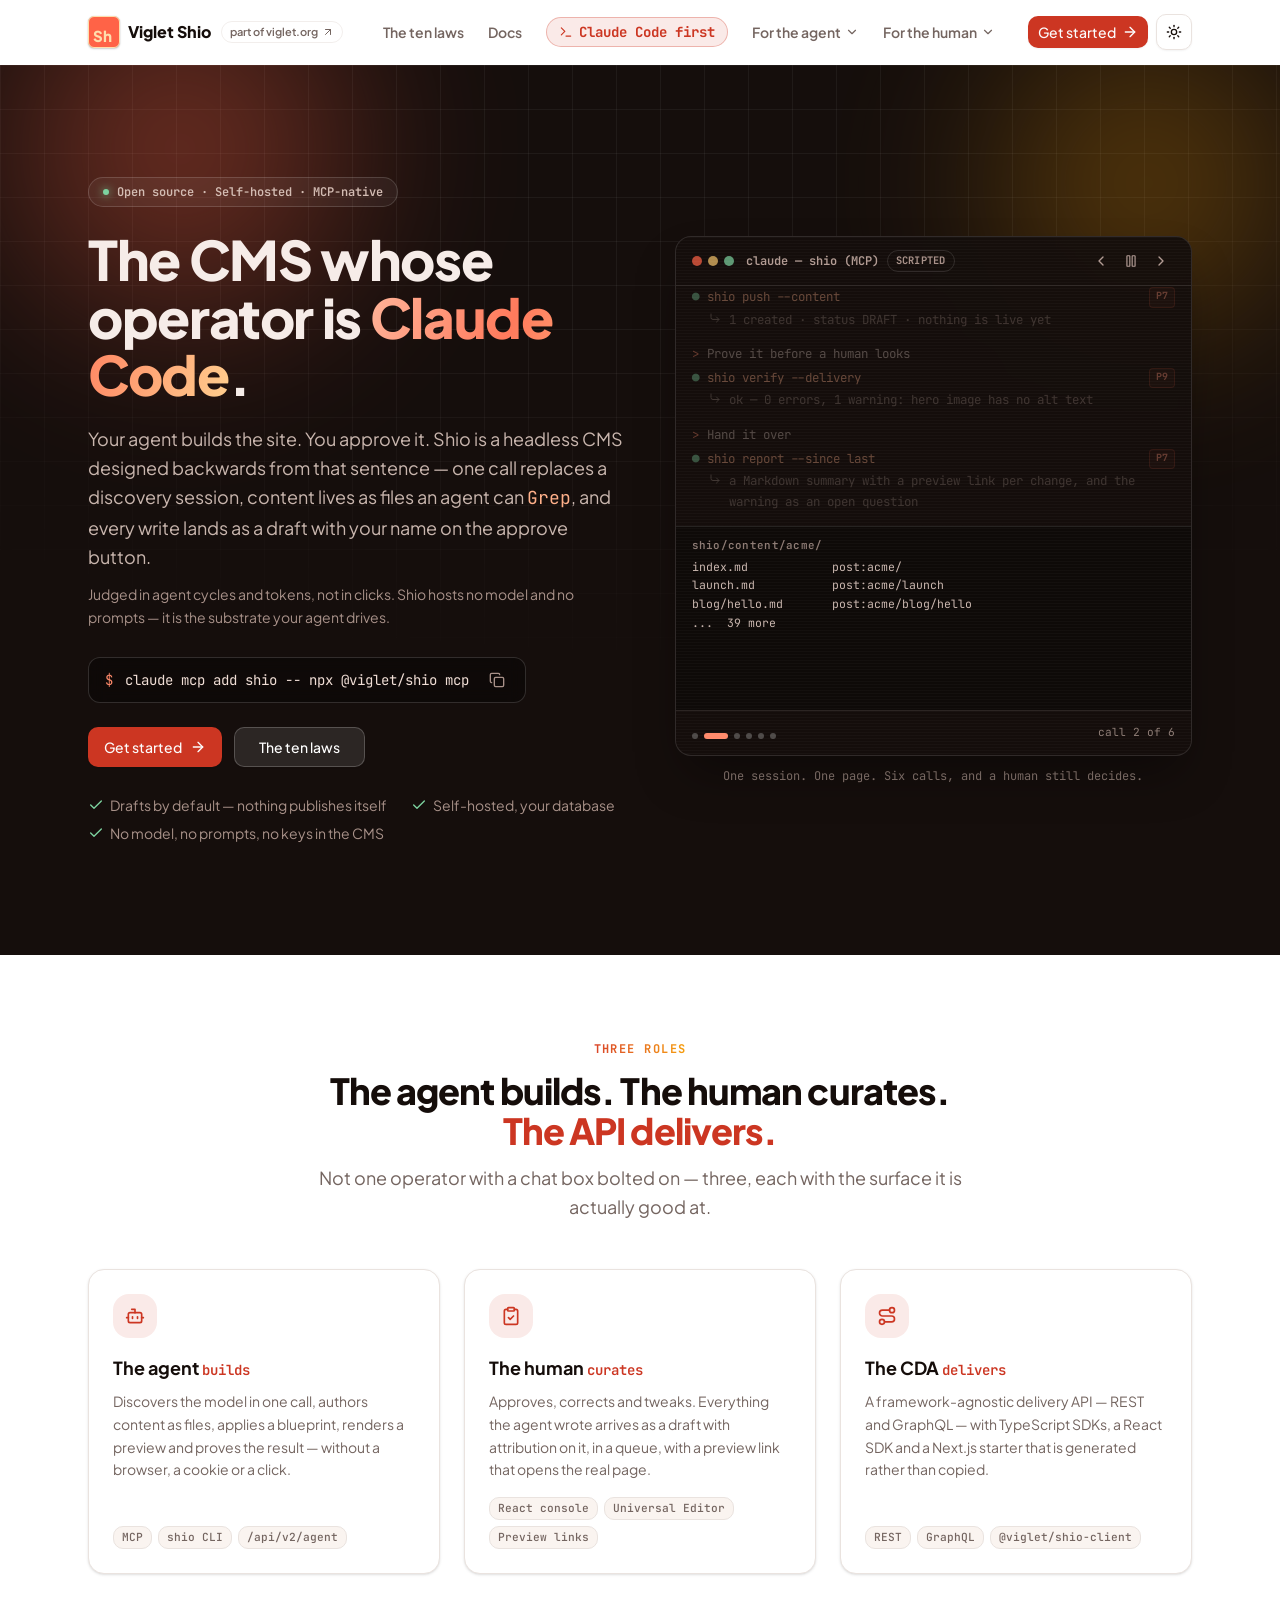
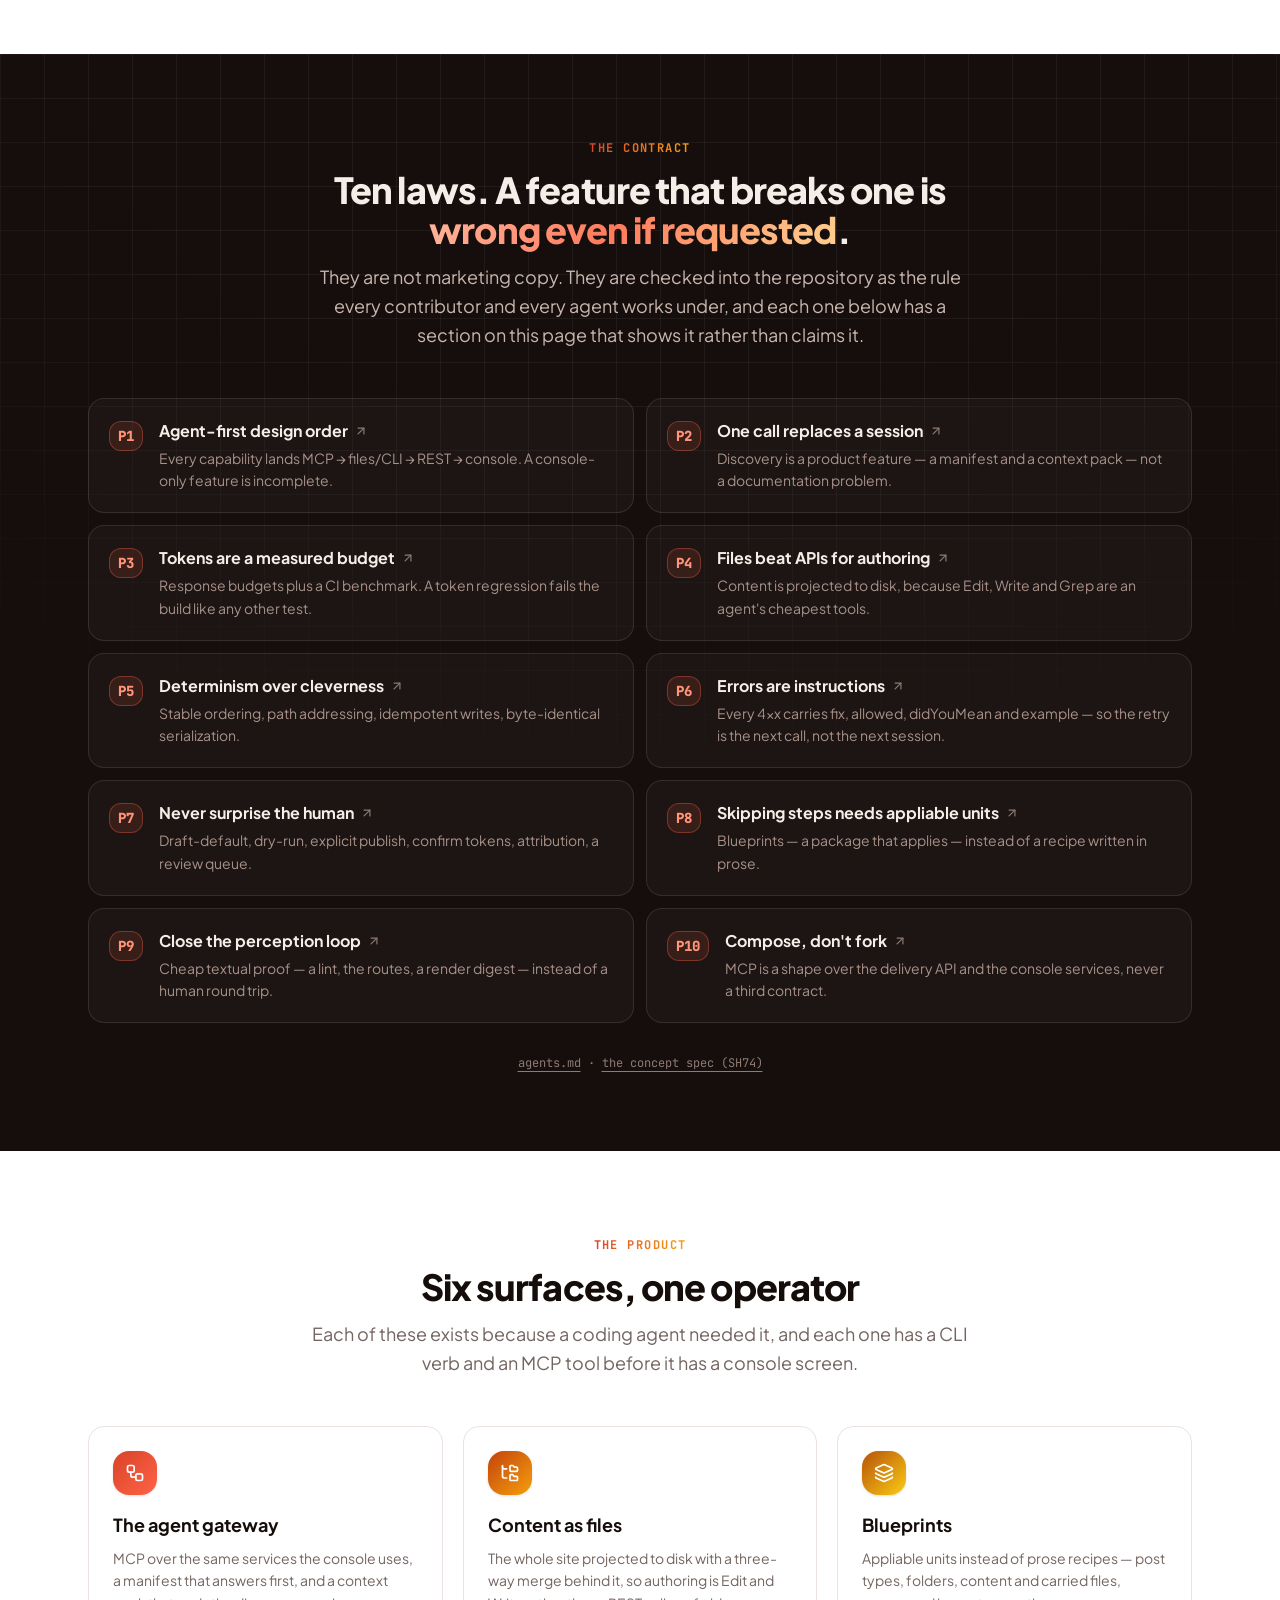
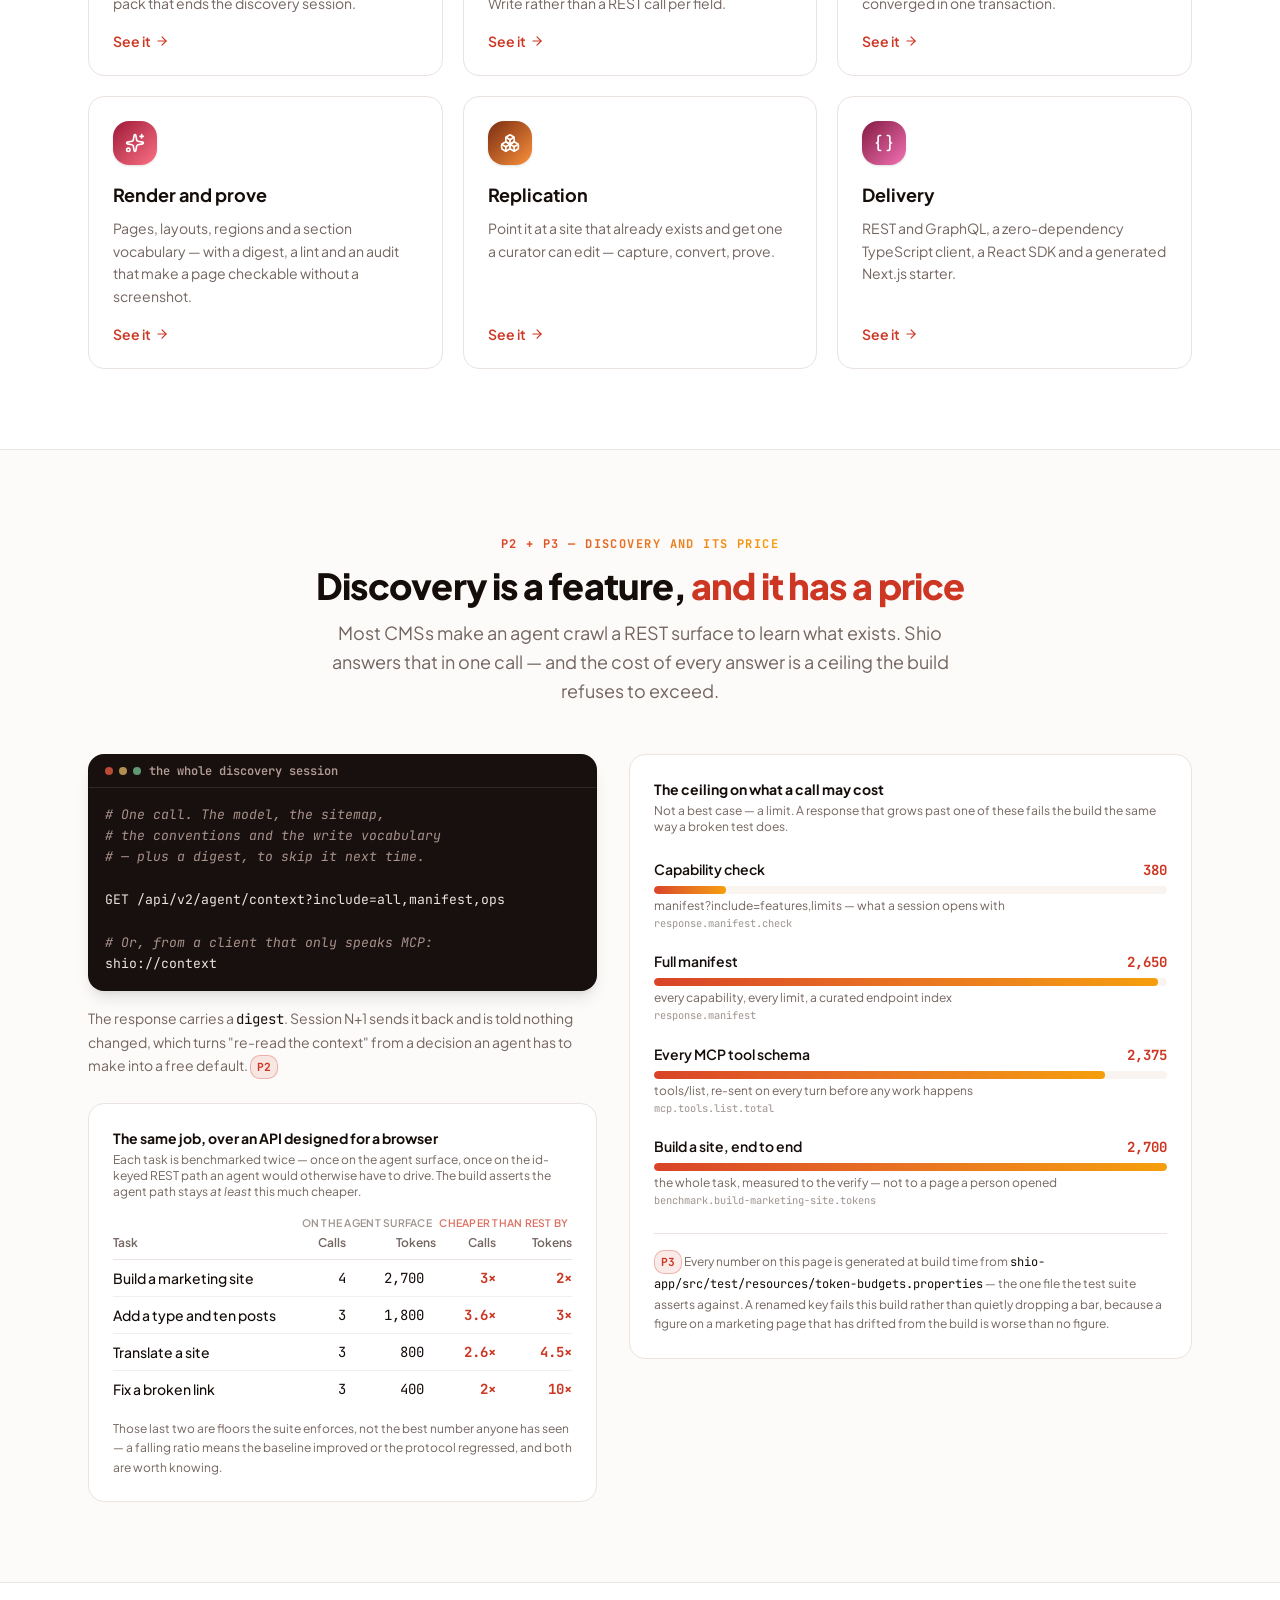
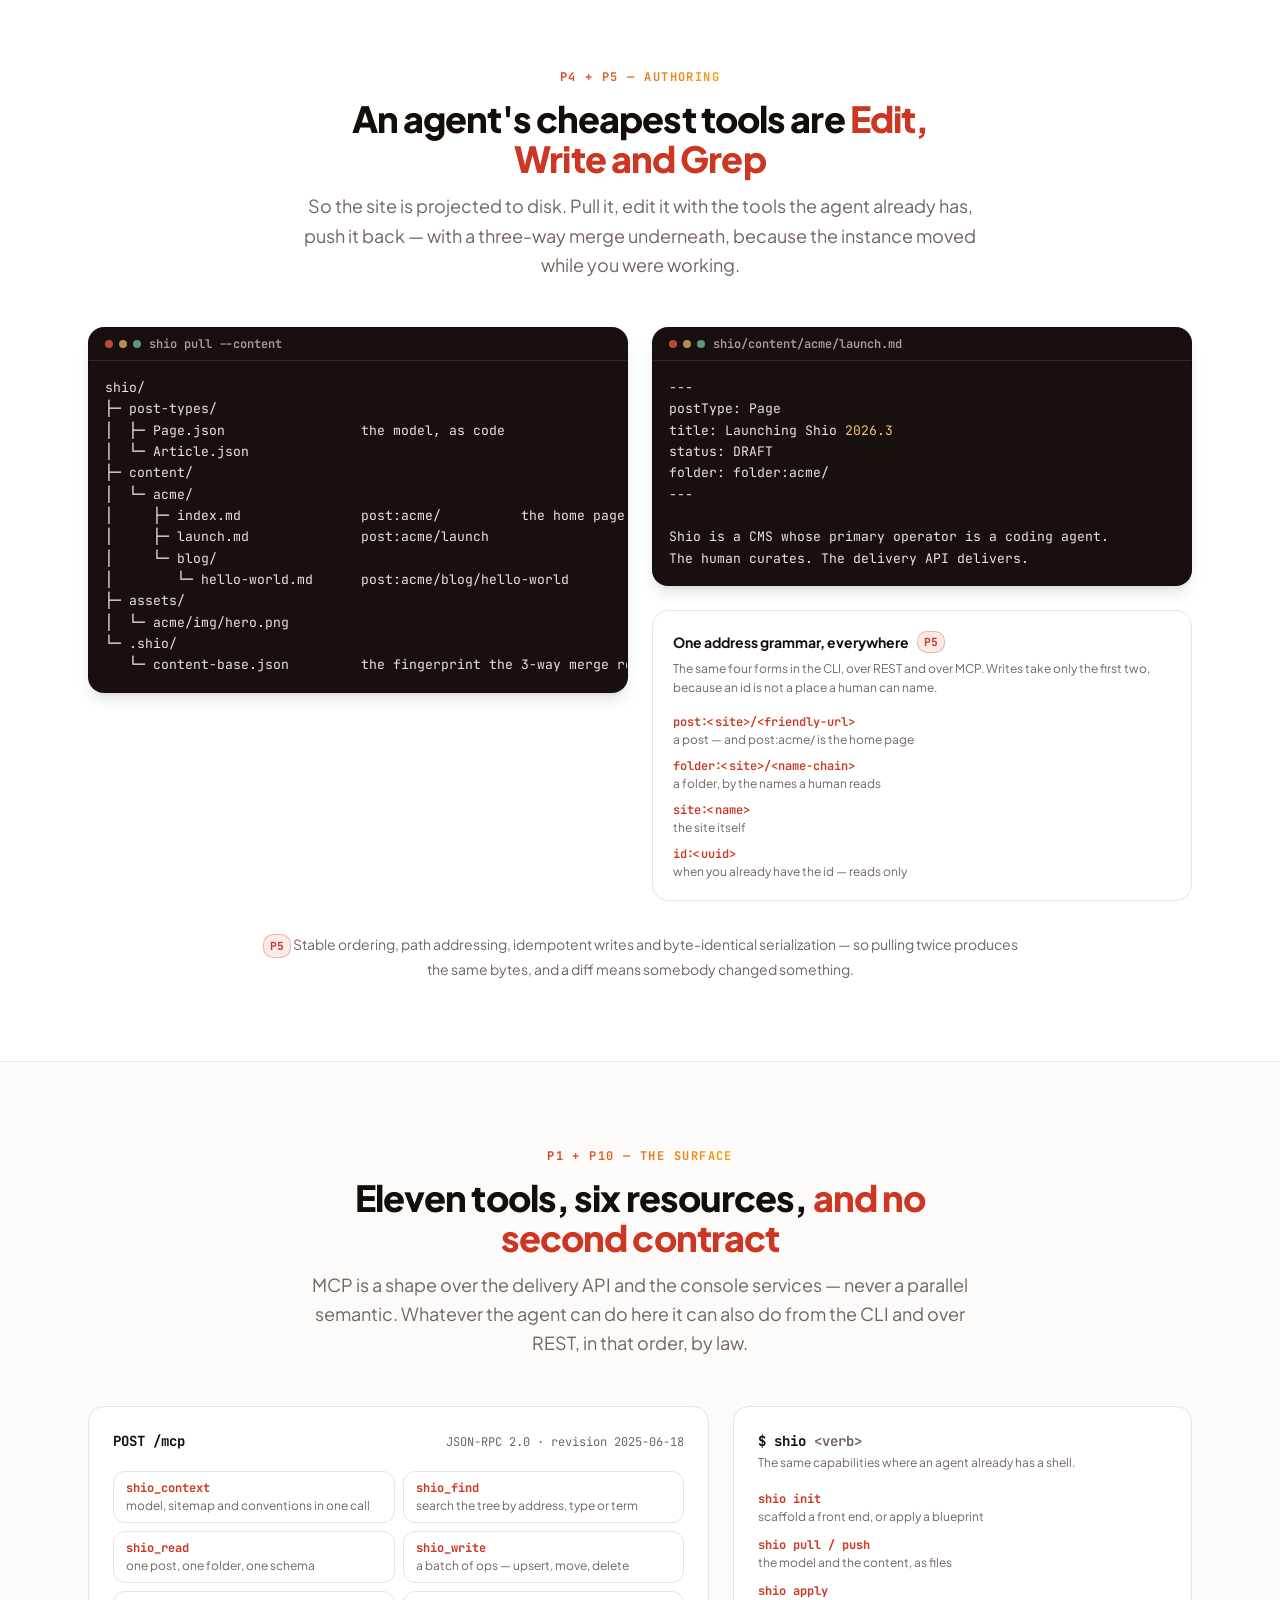
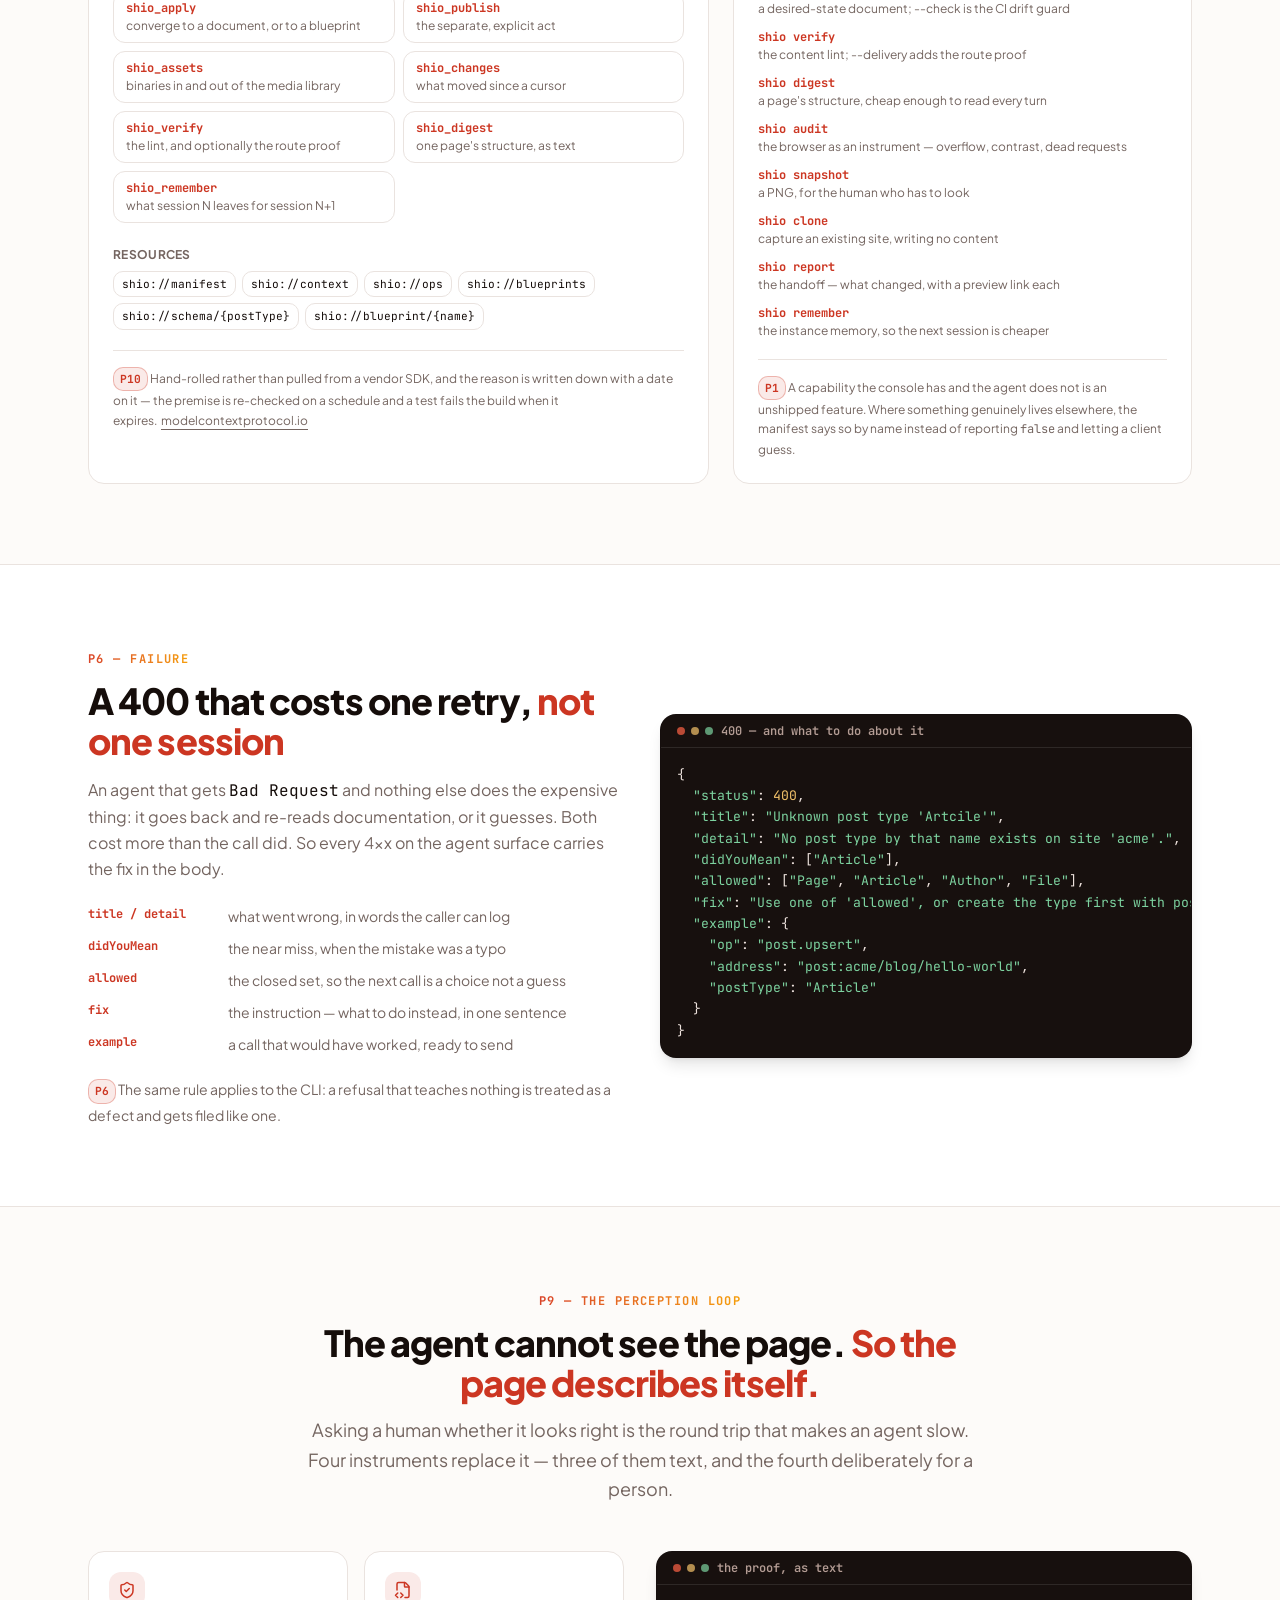
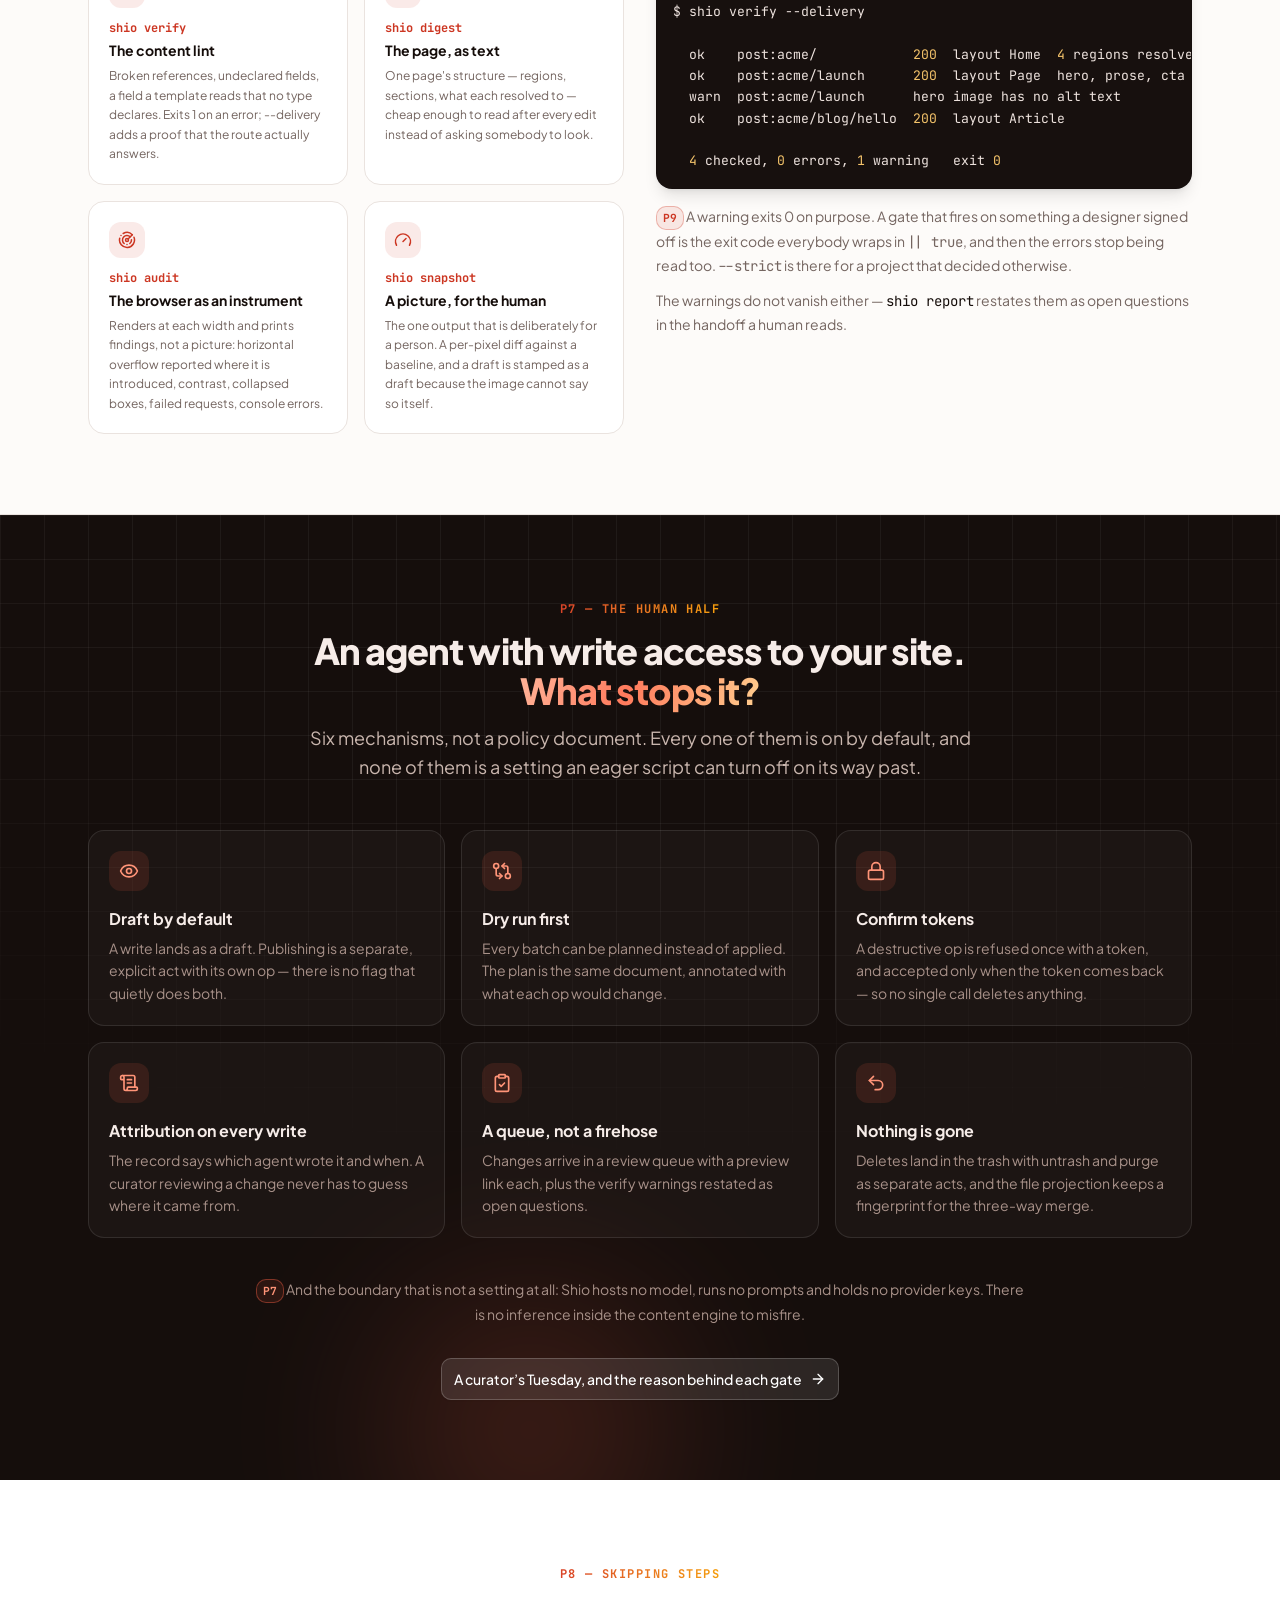
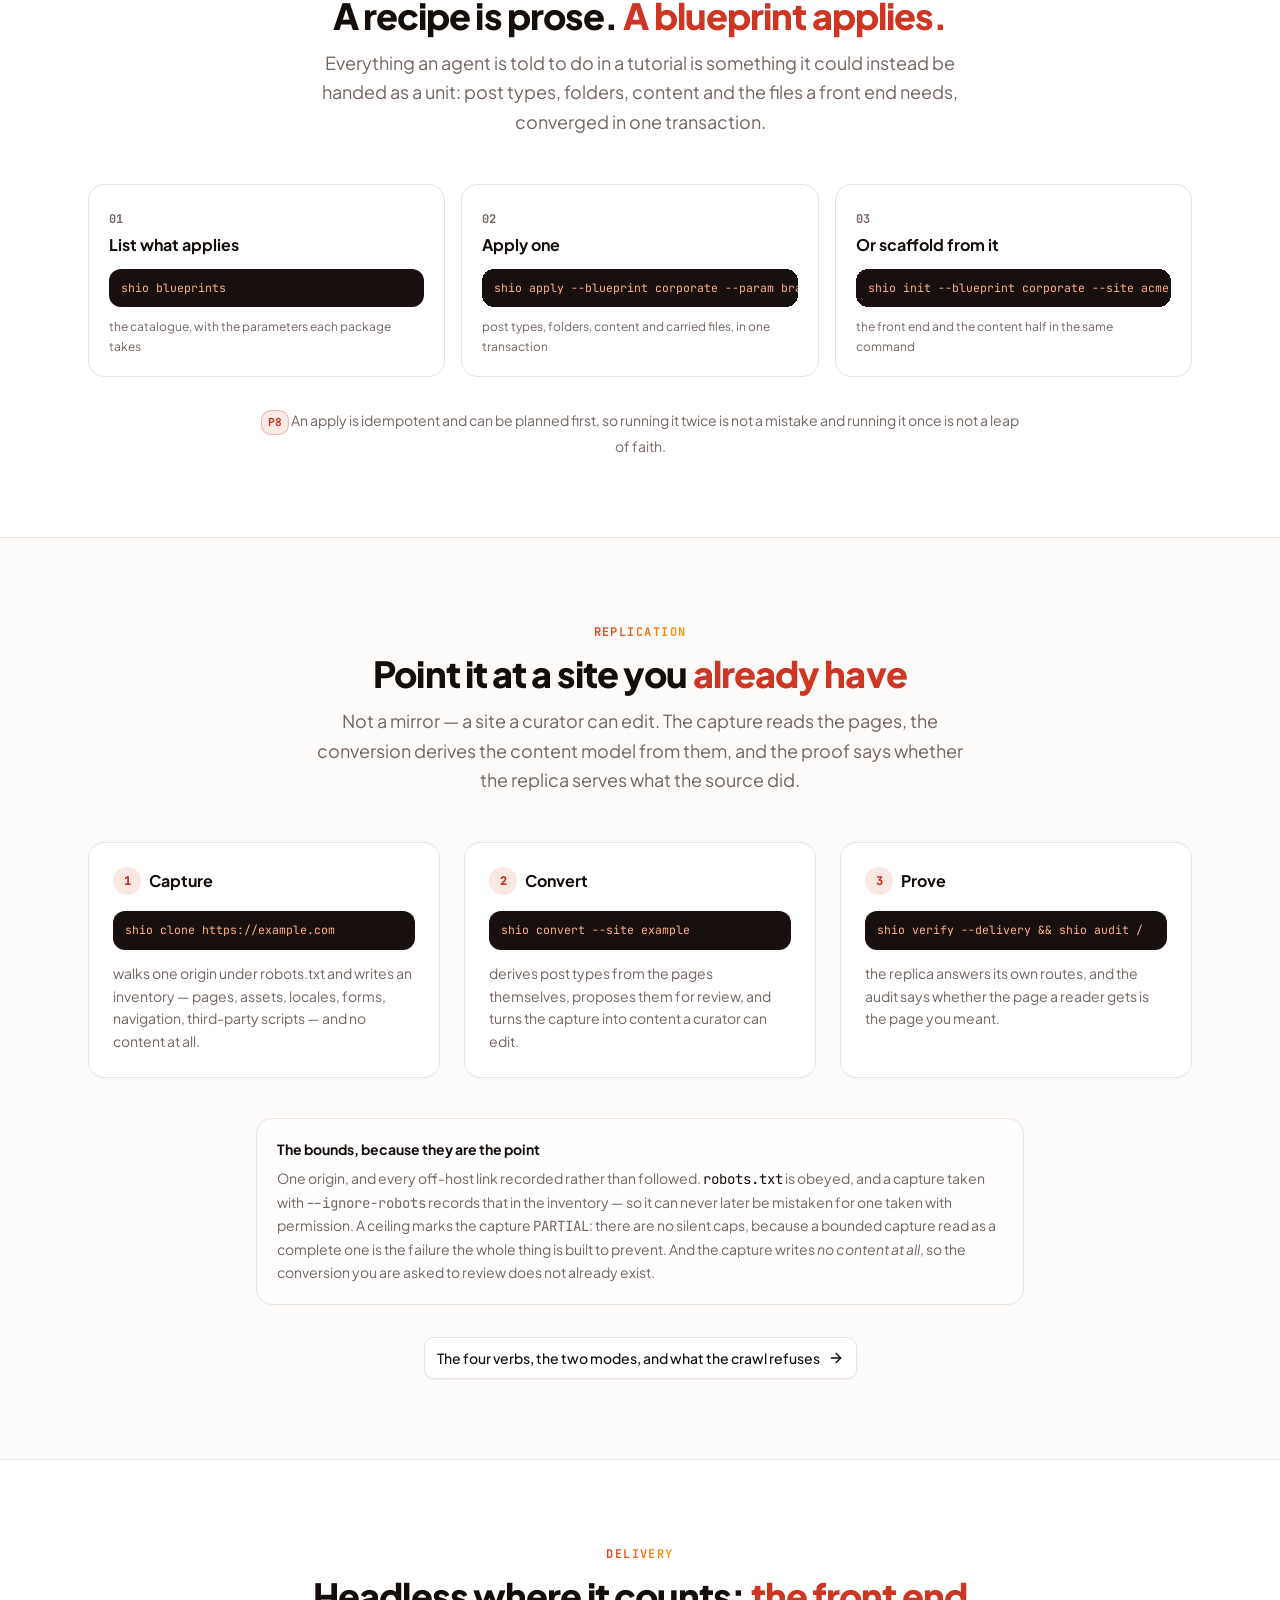
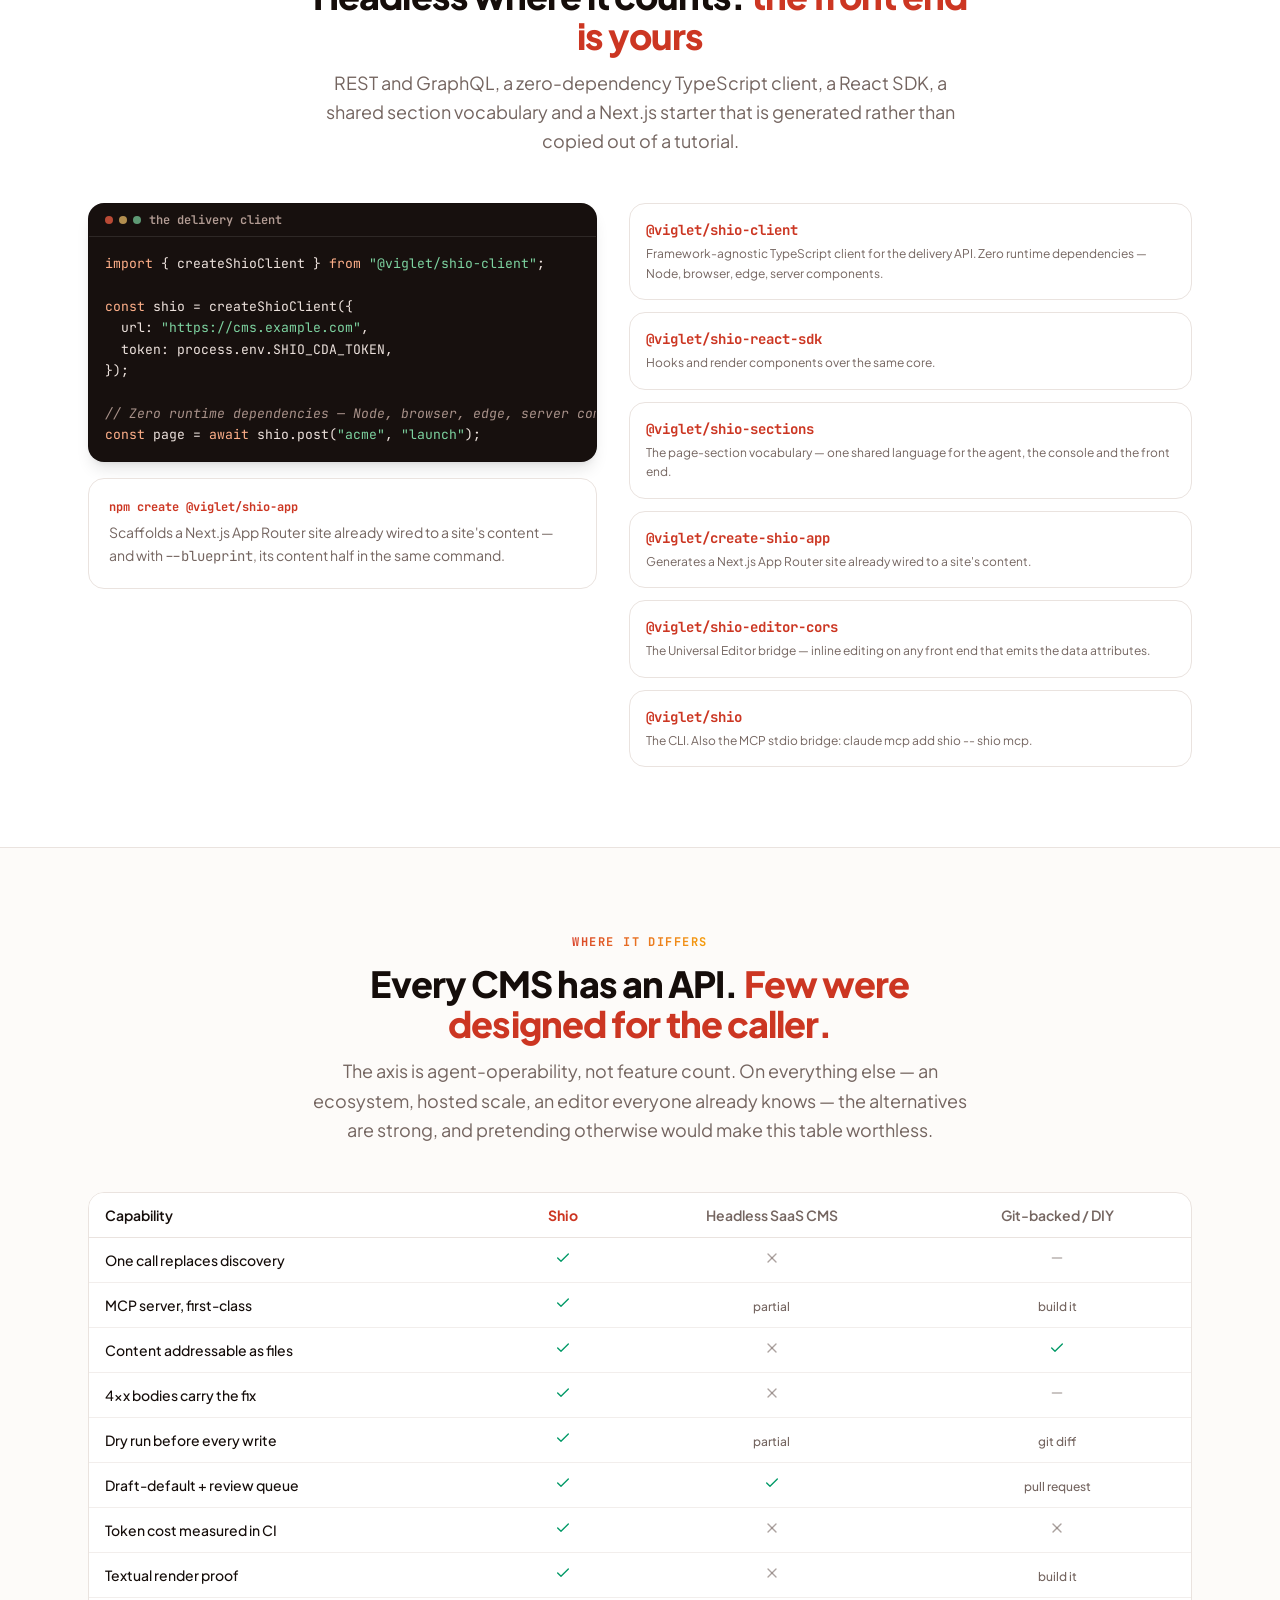
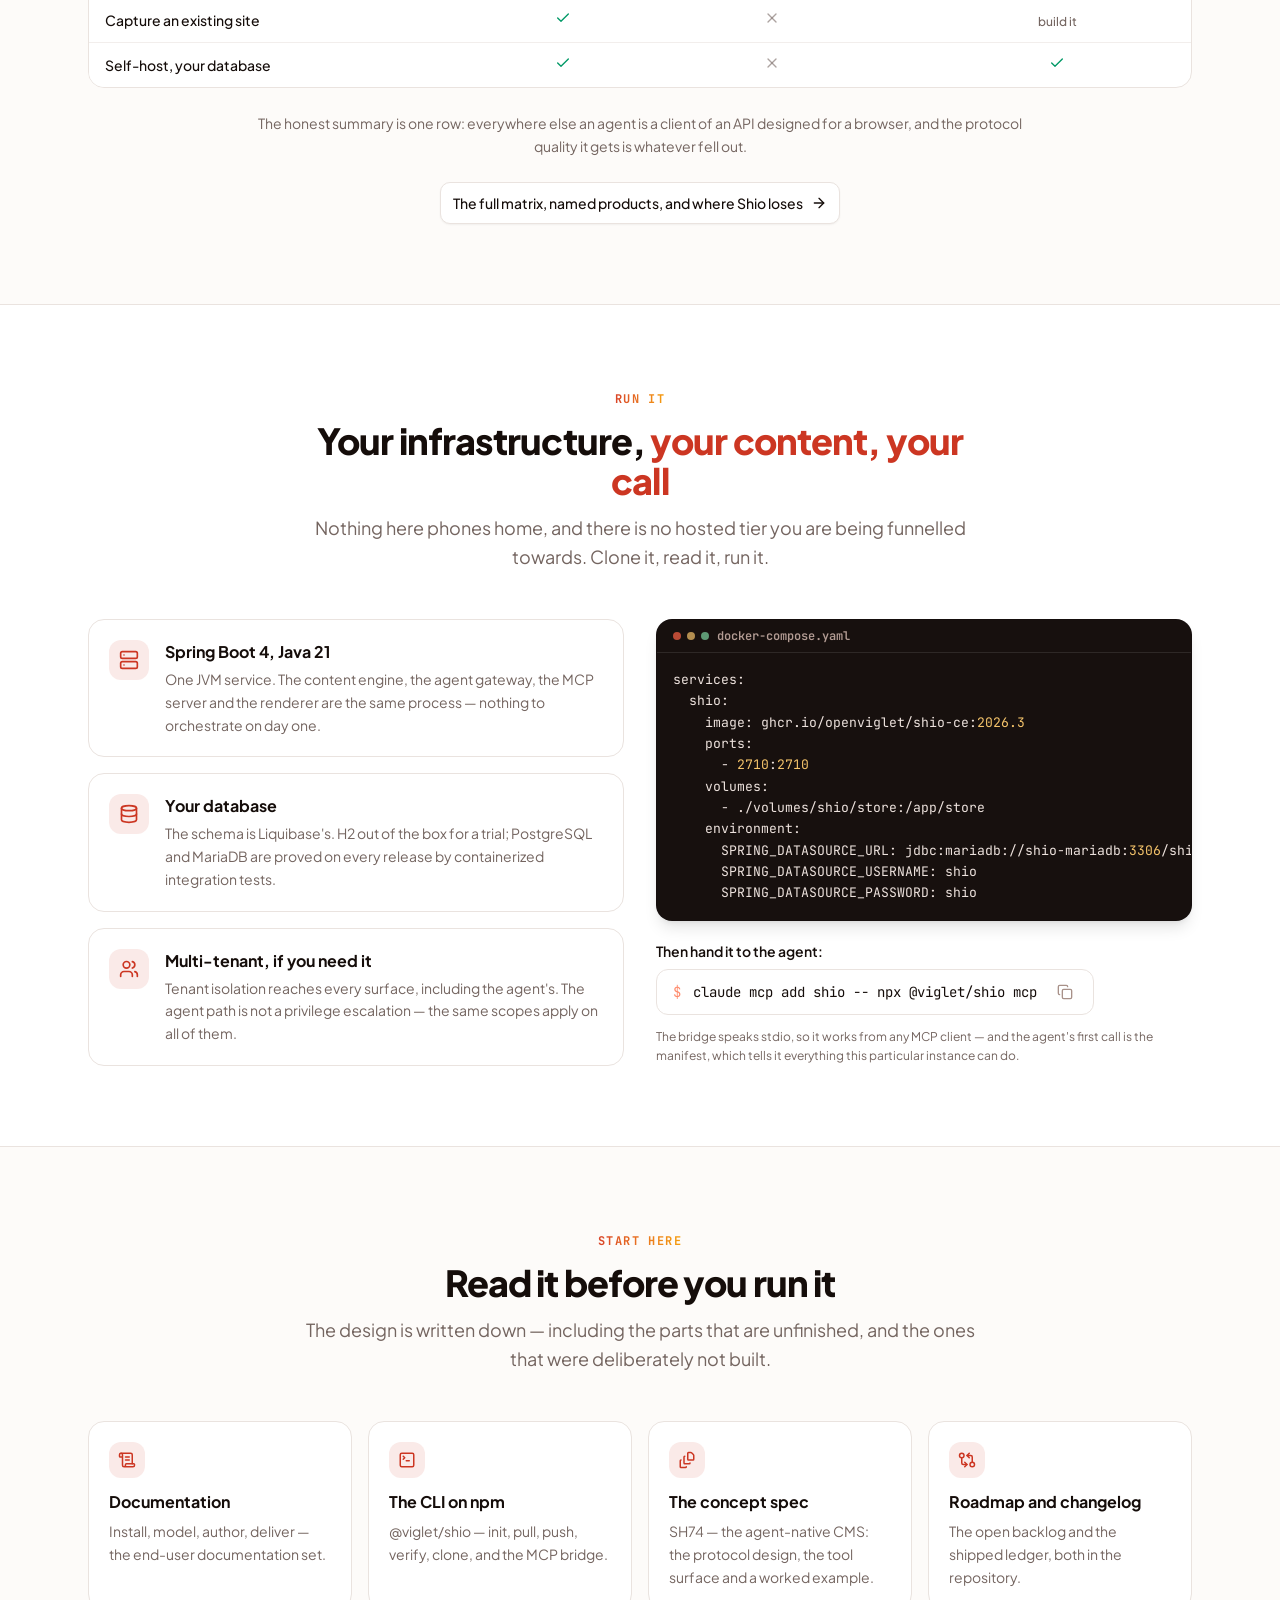
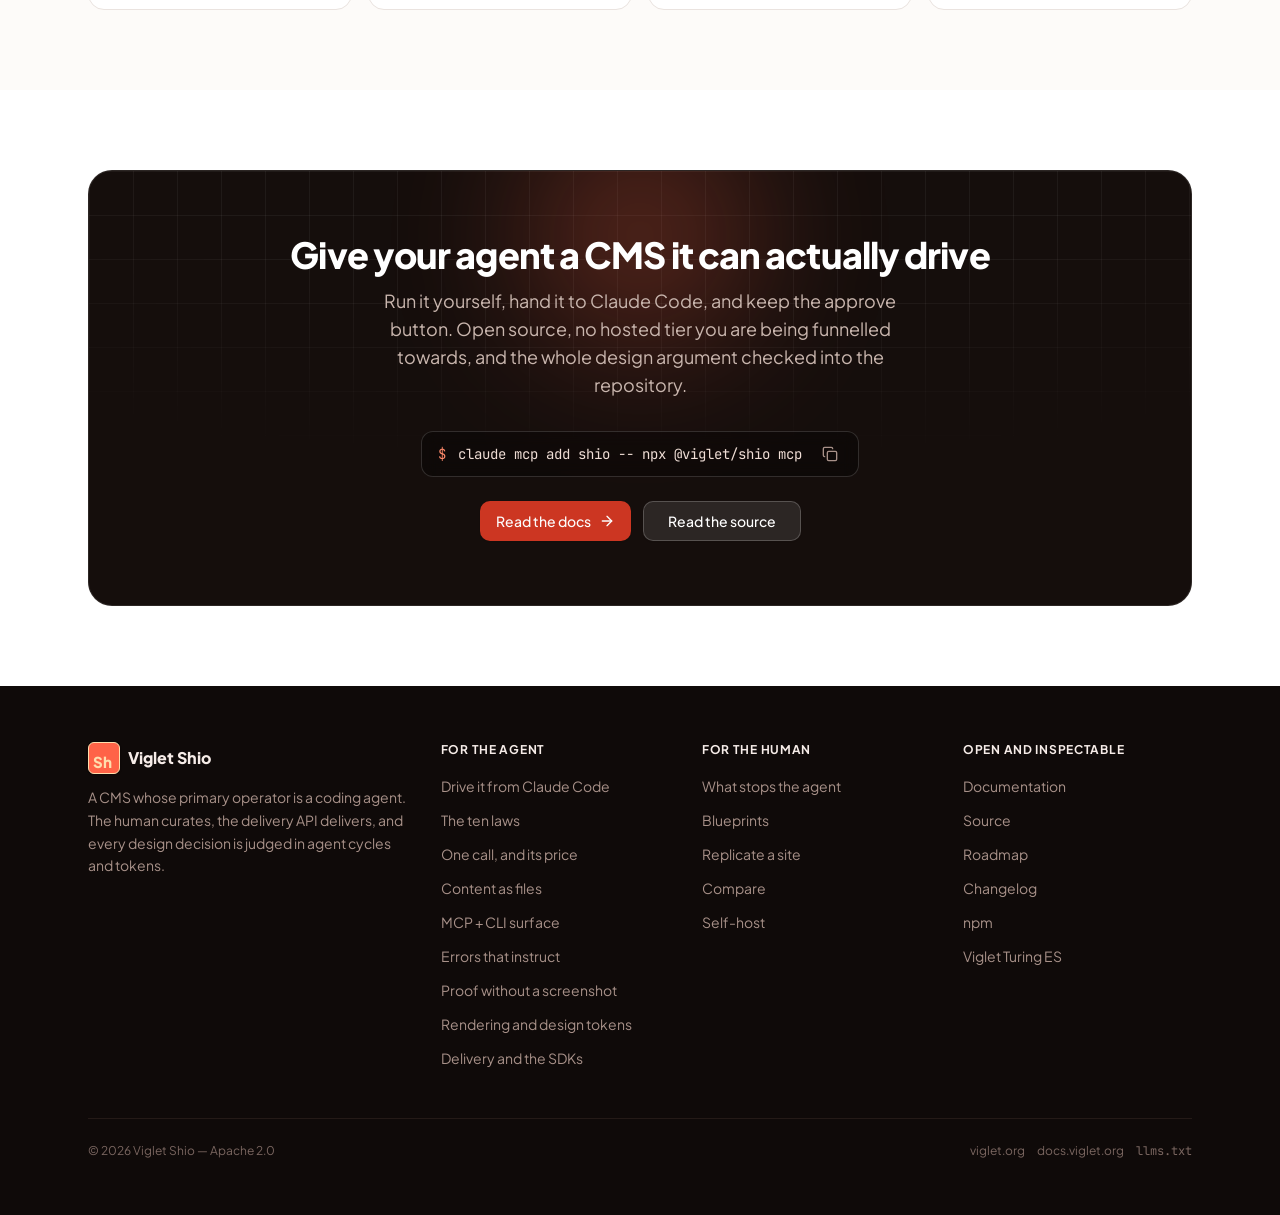
==== index.html @ bda26160 "deploy: openviglet/shio@d29b83dc88fc1caad03845c74f6b85b0aec80c02" ====
<!doctype html>
<html lang="en">
  <head>
    <meta charset="UTF-8" />
    <meta name="viewport" content="width=device-width, initial-scale=1.0" />
    <title>Viglet Shio — the CMS whose operator is Claude Code</title>
    <meta name="description" content="An open-source, self-hosted headless CMS designed for a coding agent: MCP-native, one call replaces a discovery session, content lives as files, every 4xx carries the fix, and every write lands as a draft a human approves." />
    <meta name="theme-color" content="#FF6347" />
    <meta property="og:title" content="Viglet Shio — the CMS whose operator is Claude Code" />
    <meta property="og:description" content="Your agent builds the site. You approve it. Open source, self-hosted, MCP-native." />
    <meta property="og:type" content="website" />
    <meta property="og:url" content="https://shio.viglet.org/" />
    <meta property="og:image" content="https://shio.viglet.org/og.png" />
    <meta property="og:image:width" content="1200" />
    <meta property="og:image:height" content="630" />
    <link rel="canonical" href="https://shio.viglet.org/" />
    <meta name="twitter:card" content="summary_large_image" />
    <meta name="twitter:image" content="https://shio.viglet.org/og.png" />
    <!-- anti-FOUC: apply the stored theme class before first paint (the prerendered HTML paints before the bundle) -->
    <script>
      (function () {
        try {
          var t = localStorage.getItem("shio-site-theme") || "system";
          var dark =
            t === "dark" ||
            (t === "system" &&
              globalThis.matchMedia("(prefers-color-scheme: dark)").matches);
          document.documentElement.classList.toggle("dark", dark);
        } catch (e) {
          /* storage blocked — fall back to the default (light) theme */
        }
      })();
    </script>
    <link rel="icon" type="image/svg+xml" href="/favicon.svg" />
    <link rel="preconnect" href="https://fonts.googleapis.com" />
    <link rel="preconnect" href="https://fonts.gstatic.com" crossorigin />
    <link
      href="https://fonts.googleapis.com/css2?family=Plus+Jakarta+Sans:ital,wght@0,400;0,500;0,600;0,700;0,800;1,400&family=JetBrains+Mono:wght@400;500;700&display=swap"
      rel="stylesheet"
    />
    <script type="module" crossorigin src="/assets/index-BsSQ6G58.js"></script>
    <link rel="stylesheet" crossorigin href="/assets/index-CzHD9Q9a.css">
  </head>
  <body>
    <div id="root"><div class="flex min-h-screen flex-col"><header class="sticky top-0 z-50 backdrop-blur-md transition-colors border-b border-transparent bg-background/60"><div class="mx-auto w-full max-w-6xl px-6 flex h-16 items-center gap-4"><div class="flex shrink-0 items-center gap-2.5"><a href="/" class="text-base" aria-label="Viglet Shio — home"><span class="items-center gap-2 font-extrabold hidden sm:inline-flex"><div aria-label="Sh" style="display:inline-flex;align-items:center;justify-content:flex-start;width:32px;height:32px;flex-shrink:0;background-color:#FF6347;color:#FFDEAD;padding-left:4px;border-radius:6px;border-width:1px;border-style:solid;border-color:#FFDEAD;box-shadow:0 0px 1px rgba(0,0,0,0.22), 0 1px 2px rgba(0,0,0,0.19);box-sizing:border-box;overflow:hidden;user-select:none"><span style="font-size:15px;font-weight:900;line-height:1;margin-top:8px">Sh</span></div><span>Viglet Shio</span></span><span class="inline-flex items-center gap-2 font-extrabold sm:hidden"><div aria-label="Sh" style="display:inline-flex;align-items:center;justify-content:flex-start;width:32px;height:32px;flex-shrink:0;background-color:#FF6347;color:#FFDEAD;padding-left:4px;border-radius:6px;border-width:1px;border-style:solid;border-color:#FFDEAD;box-shadow:0 0px 1px rgba(0,0,0,0.22), 0 1px 2px rgba(0,0,0,0.19);box-sizing:border-box;overflow:hidden;user-select:none"><span style="font-size:15px;font-weight:900;line-height:1;margin-top:8px">Sh</span></div></span></a><a href="https://www.viglet.org" class="hidden items-center gap-1 rounded-full border border-border/60 px-2 py-0.5 text-[11px] font-semibold whitespace-nowrap text-muted-foreground transition-colors hover:border-border hover:text-foreground sm:inline-flex">part of viglet.org<svg xmlns="http://www.w3.org/2000/svg" width="24" height="24" viewBox="0 0 24 24" fill="none" stroke="currentColor" stroke-width="2" stroke-linecap="round" stroke-linejoin="round" class="lucide lucide-arrow-up-right size-3" aria-hidden="true"><path d="M7 7h10v10"></path><path d="M7 17 17 7"></path></svg></a></div><nav class="ml-4 hidden items-center gap-5 lg:flex xl:ml-6 xl:gap-6"><a href="/#laws" class="text-sm font-semibold whitespace-nowrap text-muted-foreground transition-colors hover:text-foreground">The ten laws</a><a href="https://docs.viglet.org/shio/" class="text-sm font-semibold whitespace-nowrap text-muted-foreground transition-colors hover:text-foreground">Docs</a><a href="/claude-code" class="inline-flex items-center gap-1.5 rounded-full border border-primary/30 bg-primary/10 px-3 py-1 font-mono text-sm font-bold whitespace-nowrap text-primary transition-colors hover:border-primary/50 hover:bg-primary/15"><svg xmlns="http://www.w3.org/2000/svg" width="24" height="24" viewBox="0 0 24 24" fill="none" stroke="currentColor" stroke-width="2" stroke-linecap="round" stroke-linejoin="round" class="lucide lucide-terminal size-3.5" aria-hidden="true"><path d="M12 19h8"></path><path d="m4 17 6-6-6-6"></path></svg>Claude Code first</a><button type="button" id="radix-_R_f5_" aria-haspopup="menu" aria-expanded="false" data-state="closed" class="group flex items-center gap-1 text-sm font-semibold whitespace-nowrap text-muted-foreground outline-hidden transition-colors hover:text-foreground data-[state=open]:text-foreground">For the agent<svg xmlns="http://www.w3.org/2000/svg" width="24" height="24" viewBox="0 0 24 24" fill="none" stroke="currentColor" stroke-width="2" stroke-linecap="round" stroke-linejoin="round" class="lucide lucide-chevron-down size-3.5 transition-transform group-data-[state=open]:rotate-180" aria-hidden="true"><path d="m6 9 6 6 6-6"></path></svg></button><button type="button" id="radix-_R_n5_" aria-haspopup="menu" aria-expanded="false" data-state="closed" class="group flex items-center gap-1 text-sm font-semibold whitespace-nowrap text-muted-foreground outline-hidden transition-colors hover:text-foreground data-[state=open]:text-foreground">For the human<svg xmlns="http://www.w3.org/2000/svg" width="24" height="24" viewBox="0 0 24 24" fill="none" stroke="currentColor" stroke-width="2" stroke-linecap="round" stroke-linejoin="round" class="lucide lucide-chevron-down size-3.5 transition-transform group-data-[state=open]:rotate-180" aria-hidden="true"><path d="m6 9 6 6 6-6"></path></svg></button></nav><div class="ml-auto flex items-center gap-2"><a href="https://docs.viglet.org/shio/" data-slot="button" class="inline-flex items-center justify-center whitespace-nowrap text-sm font-medium transition-all disabled:pointer-events-none disabled:opacity-50 [&amp;_svg]:pointer-events-none [&amp;_svg:not([class*=&#x27;size-&#x27;])]:size-4 shrink-0 [&amp;_svg]:shrink-0 outline-none focus-visible:border-ring focus-visible:ring-ring/50 focus-visible:ring-[3px] aria-invalid:ring-destructive/20 dark:aria-invalid:ring-destructive/40 aria-invalid:border-destructive bg-primary text-primary-foreground shadow-xs hover:bg-primary/90 h-8 rounded-md gap-1.5 px-3 has-[&gt;svg]:px-2.5">Get started<svg xmlns="http://www.w3.org/2000/svg" width="24" height="24" viewBox="0 0 24 24" fill="none" stroke="currentColor" stroke-width="2" stroke-linecap="round" stroke-linejoin="round" class="lucide lucide-arrow-right size-4" aria-hidden="true"><path d="M5 12h14"></path><path d="m12 5 7 7-7 7"></path></svg></a><button data-slot="button" class="inline-flex items-center justify-center gap-2 whitespace-nowrap rounded-md text-sm font-medium transition-all disabled:pointer-events-none disabled:opacity-50 [&amp;_svg]:pointer-events-none [&amp;_svg:not([class*=&#x27;size-&#x27;])]:size-4 shrink-0 [&amp;_svg]:shrink-0 outline-none focus-visible:border-ring focus-visible:ring-ring/50 focus-visible:ring-[3px] aria-invalid:ring-destructive/20 dark:aria-invalid:ring-destructive/40 aria-invalid:border-destructive border bg-background shadow-xs hover:bg-accent hover:text-accent-foreground dark:bg-input/30 dark:border-input dark:hover:bg-input/50 size-9" type="button" id="radix-_R_5l_" aria-haspopup="menu" aria-expanded="false" data-state="closed"><svg xmlns="http://www.w3.org/2000/svg" width="24" height="24" viewBox="0 0 24 24" fill="none" stroke="currentColor" stroke-width="2" stroke-linecap="round" stroke-linejoin="round" class="lucide lucide-sun h-[1.2rem] w-[1.2rem] scale-100 rotate-0 transition-all dark:scale-0 dark:-rotate-90" aria-hidden="true"><circle cx="12" cy="12" r="4"></circle><path d="M12 2v2"></path><path d="M12 20v2"></path><path d="m4.93 4.93 1.41 1.41"></path><path d="m17.66 17.66 1.41 1.41"></path><path d="M2 12h2"></path><path d="M20 12h2"></path><path d="m6.34 17.66-1.41 1.41"></path><path d="m19.07 4.93-1.41 1.41"></path></svg><svg xmlns="http://www.w3.org/2000/svg" width="24" height="24" viewBox="0 0 24 24" fill="none" stroke="currentColor" stroke-width="2" stroke-linecap="round" stroke-linejoin="round" class="lucide lucide-moon absolute h-[1.2rem] w-[1.2rem] scale-0 rotate-90 transition-all dark:scale-100 dark:rotate-0" aria-hidden="true"><path d="M20.985 12.486a9 9 0 1 1-9.473-9.472c.405-.022.617.46.402.803a6 6 0 0 0 8.268 8.268c.344-.215.825-.004.803.401"></path></svg><span class="sr-only">Toggle theme</span></button><button type="button" aria-label="Open menu" aria-expanded="false" class="flex size-9 items-center justify-center rounded-lg text-muted-foreground transition-colors hover:bg-muted hover:text-foreground lg:hidden"><svg xmlns="http://www.w3.org/2000/svg" width="24" height="24" viewBox="0 0 24 24" fill="none" stroke="currentColor" stroke-width="2" stroke-linecap="round" stroke-linejoin="round" class="lucide lucide-menu size-5" aria-hidden="true"><path d="M4 5h16"></path><path d="M4 12h16"></path><path d="M4 19h16"></path></svg></button></div></div></header><main class="flex-1"><section id="top" class="relative isolate overflow-hidden bg-[#150e0c] text-[#f6ece8]"><div class="grid-bg pointer-events-none absolute inset-0 -z-10"></div><div class="animate-orb-a pointer-events-none absolute -top-44 -left-20 -z-10 h-[520px] w-[520px] rounded-full bg-[radial-gradient(circle,#ff6347,transparent_70%)] opacity-45 blur-[70px]"></div><div class="animate-orb-b pointer-events-none absolute -top-28 -right-24 -z-10 h-[460px] w-[460px] rounded-full bg-[radial-gradient(circle,#f59e0b,transparent_70%)] opacity-35 blur-[70px]"></div><div class="mx-auto w-full max-w-6xl px-6 grid grid-cols-1 items-center gap-12 py-20 lg:grid-cols-[1.02fr_0.98fr] lg:py-28"><div class="min-w-0"><span class="mb-6 inline-flex items-center gap-2 rounded-full border border-white/15 bg-white/5 px-3.5 py-1.5 font-mono text-xs font-semibold text-[#d3bcb3]"><span class="size-1.5 rounded-full bg-[#7dd3a0] shadow-[0_0_8px] shadow-[#7dd3a0]"></span>Open source · Self-hosted · MCP-native</span><h1 class="text-4xl font-extrabold leading-[1.06] tracking-tight sm:text-5xl lg:text-[3.4rem]">The CMS whose operator is<!-- --> <span class="text-gradient">Claude Code</span>.</h1><p class="mt-5 max-w-xl text-lg leading-relaxed text-[#c9b6ae]">Your agent builds the site. You approve it. Shio is a headless CMS designed backwards from that sentence — one call replaces a discovery session, content lives as files an agent can <code class="font-mono text-[#ffb08a]">Grep</code>, and every write lands as a draft with your name on the approve button.</p><p class="mt-3 max-w-xl text-sm leading-relaxed text-[#a89189]">Judged in agent cycles and tokens, not in clicks. Shio hosts no model and no prompts — it is the substrate your agent drives.</p><div class="mt-7"><div class="inline-flex max-w-full items-center gap-3 rounded-lg border border-white/15 bg-black/30 px-4 py-2.5 font-mono text-sm text-[#f0ded6] backdrop-blur"><span class="shrink-0 select-none text-[#ff8a6b]">$</span><code class="min-w-0 overflow-x-auto whitespace-nowrap">claude mcp add shio -- npx @viglet/shio mcp</code><button type="button" aria-label="Copy command" class="ml-1 shrink-0 rounded-md p-1 text-[#a89189] transition-colors hover:bg-white/10 hover:text-white"><svg xmlns="http://www.w3.org/2000/svg" width="24" height="24" viewBox="0 0 24 24" fill="none" stroke="currentColor" stroke-width="2" stroke-linecap="round" stroke-linejoin="round" class="lucide lucide-copy size-4" aria-hidden="true"><rect width="14" height="14" x="8" y="8" rx="2" ry="2"></rect><path d="M4 16c-1.1 0-2-.9-2-2V4c0-1.1.9-2 2-2h10c1.1 0 2 .9 2 2"></path></svg></button></div></div><div class="mt-6 flex flex-wrap gap-3"><a href="https://docs.viglet.org/shio/" data-slot="button" class="inline-flex items-center justify-center gap-2 whitespace-nowrap text-sm font-medium transition-all disabled:pointer-events-none disabled:opacity-50 [&amp;_svg]:pointer-events-none [&amp;_svg:not([class*=&#x27;size-&#x27;])]:size-4 shrink-0 [&amp;_svg]:shrink-0 outline-none focus-visible:border-ring focus-visible:ring-ring/50 focus-visible:ring-[3px] aria-invalid:ring-destructive/20 dark:aria-invalid:ring-destructive/40 aria-invalid:border-destructive bg-primary text-primary-foreground shadow-xs hover:bg-primary/90 h-10 rounded-md px-6 has-[&gt;svg]:px-4">Get started <svg xmlns="http://www.w3.org/2000/svg" width="24" height="24" viewBox="0 0 24 24" fill="none" stroke="currentColor" stroke-width="2" stroke-linecap="round" stroke-linejoin="round" class="lucide lucide-arrow-right size-4" aria-hidden="true"><path d="M5 12h14"></path><path d="m12 5 7 7-7 7"></path></svg></a><a href="#laws" data-slot="button" class="inline-flex items-center justify-center gap-2 whitespace-nowrap text-sm font-medium transition-all disabled:pointer-events-none disabled:opacity-50 [&amp;_svg]:pointer-events-none [&amp;_svg:not([class*=&#x27;size-&#x27;])]:size-4 shrink-0 [&amp;_svg]:shrink-0 outline-none focus-visible:border-ring focus-visible:ring-ring/50 focus-visible:ring-[3px] aria-invalid:ring-destructive/20 dark:aria-invalid:ring-destructive/40 aria-invalid:border-destructive border shadow-xs dark:border-input dark:hover:bg-input/50 h-10 rounded-md px-6 has-[&gt;svg]:px-4 border-white/20 bg-white/10 text-white hover:bg-white/20 hover:text-white dark:bg-white/10">The ten laws</a></div><div class="mt-7 flex flex-wrap gap-x-6 gap-y-2 text-sm text-[#a89189]"><span class="inline-flex items-center gap-1.5"><svg xmlns="http://www.w3.org/2000/svg" width="24" height="24" viewBox="0 0 24 24" fill="none" stroke="currentColor" stroke-width="2" stroke-linecap="round" stroke-linejoin="round" class="lucide lucide-check size-4 text-[#7dd3a0]" aria-hidden="true"><path d="M20 6 9 17l-5-5"></path></svg>Drafts by default — nothing publishes itself</span><span class="inline-flex items-center gap-1.5"><svg xmlns="http://www.w3.org/2000/svg" width="24" height="24" viewBox="0 0 24 24" fill="none" stroke="currentColor" stroke-width="2" stroke-linecap="round" stroke-linejoin="round" class="lucide lucide-check size-4 text-[#7dd3a0]" aria-hidden="true"><path d="M20 6 9 17l-5-5"></path></svg>Self-hosted, your database</span><span class="inline-flex items-center gap-1.5"><svg xmlns="http://www.w3.org/2000/svg" width="24" height="24" viewBox="0 0 24 24" fill="none" stroke="currentColor" stroke-width="2" stroke-linecap="round" stroke-linejoin="round" class="lucide lucide-check size-4 text-[#7dd3a0]" aria-hidden="true"><path d="M20 6 9 17l-5-5"></path></svg>No model, no prompts, no keys in the CMS</span></div></div><div class="min-w-0"><div class="scanlines relative overflow-hidden rounded-2xl border border-white/12 bg-[#150e0c]/95 shadow-2xl shadow-black/40 backdrop-blur"><div class="flex flex-wrap items-center gap-2 border-b border-white/10 px-4 py-2.5"><span class="flex gap-1.5" aria-hidden="true"><span class="size-2.5 rounded-full bg-[#ff6347]/70"></span><span class="size-2.5 rounded-full bg-[#f5c46b]/70"></span><span class="size-2.5 rounded-full bg-[#7dd3a0]/70"></span></span><span class="ml-1 font-mono text-xs font-semibold text-[#b39c94]">claude — shio (MCP)</span><span class="rounded-full border border-white/12 px-2 py-0.5 font-mono text-[0.65rem] font-bold tracking-wide text-[#a89189] uppercase">scripted</span><div class="ml-auto flex items-center gap-0.5"><button type="button" aria-label="Previous call" title="Previous call" class="flex size-7 items-center justify-center rounded-md text-[#b39c94] transition-colors hover:bg-white/10 hover:text-white disabled:pointer-events-none disabled:opacity-30"><svg xmlns="http://www.w3.org/2000/svg" width="24" height="24" viewBox="0 0 24 24" fill="none" stroke="currentColor" stroke-width="2" stroke-linecap="round" stroke-linejoin="round" class="lucide lucide-chevron-left size-4" aria-hidden="true"><path d="m15 18-6-6 6-6"></path></svg></button><button type="button" aria-label="Replay the session" title="Replay the session" class="flex size-7 items-center justify-center rounded-md text-[#b39c94] transition-colors hover:bg-white/10 hover:text-white disabled:pointer-events-none disabled:opacity-30"><svg xmlns="http://www.w3.org/2000/svg" width="24" height="24" viewBox="0 0 24 24" fill="none" stroke="currentColor" stroke-width="2" stroke-linecap="round" stroke-linejoin="round" class="lucide lucide-rotate-ccw size-3.5" aria-hidden="true"><path d="M3 12a9 9 0 1 0 9-9 9.75 9.75 0 0 0-6.74 2.74L3 8"></path><path d="M3 3v5h5"></path></svg></button><button type="button" disabled="" aria-label="Next call" title="Next call" class="flex size-7 items-center justify-center rounded-md text-[#b39c94] transition-colors hover:bg-white/10 hover:text-white disabled:pointer-events-none disabled:opacity-30"><svg xmlns="http://www.w3.org/2000/svg" width="24" height="24" viewBox="0 0 24 24" fill="none" stroke="currentColor" stroke-width="2" stroke-linecap="round" stroke-linejoin="round" class="lucide lucide-chevron-right size-4" aria-hidden="true"><path d="m9 18 6-6-6-6"></path></svg></button></div></div><ol class="max-h-[15rem] space-y-3.5 overflow-y-auto px-4 py-3.5 font-mono text-[0.78rem] leading-relaxed"><li class="transition-opacity duration-500 opacity-35"><p class="flex gap-2 text-[#c9b6ae]"><span class="shrink-0 select-none text-[#ff8a6b]">&gt;</span><span class="min-w-0">What is this instance, and what can I do to it?</span></p><p class="mt-1 flex gap-2"><span class="shrink-0 select-none text-[#7dd3a0]">●</span><span class="min-w-0 break-words text-[#ffb08a]">shio_context</span><span class="ml-auto shrink-0 rounded border border-[#ff6347]/30 bg-[#ff6347]/10 px-1.5 text-[0.62rem] font-bold text-[#ff9478]">P2</span></p><p class="mt-0.5 flex gap-2 pl-[1.1rem] text-[#8d7b74]"><svg xmlns="http://www.w3.org/2000/svg" width="24" height="24" viewBox="0 0 24 24" fill="none" stroke="currentColor" stroke-width="2" stroke-linecap="round" stroke-linejoin="round" class="lucide lucide-corner-down-right mt-0.5 size-3 shrink-0" aria-hidden="true"><path d="m15 10 5 5-5 5"></path><path d="M4 4v7a4 4 0 0 0 4 4h12"></path></svg><span class="min-w-0 break-words">model + sitemap + conventions + write vocabulary — 1 call, 1 digest to skip it next time</span></p></li><li class="transition-opacity duration-500 opacity-35"><p class="flex gap-2 text-[#c9b6ae]"><span class="shrink-0 select-none text-[#ff8a6b]">&gt;</span><span class="min-w-0">Give me the site on disk</span></p><p class="mt-1 flex gap-2"><span class="shrink-0 select-none text-[#7dd3a0]">●</span><span class="min-w-0 break-words text-[#ffb08a]">shio pull --content</span><span class="ml-auto shrink-0 rounded border border-[#ff6347]/30 bg-[#ff6347]/10 px-1.5 text-[0.62rem] font-bold text-[#ff9478]">P4</span></p><p class="mt-0.5 flex gap-2 pl-[1.1rem] text-[#8d7b74]"><svg xmlns="http://www.w3.org/2000/svg" width="24" height="24" viewBox="0 0 24 24" fill="none" stroke="currentColor" stroke-width="2" stroke-linecap="round" stroke-linejoin="round" class="lucide lucide-corner-down-right mt-0.5 size-3 shrink-0" aria-hidden="true"><path d="m15 10 5 5-5 5"></path><path d="M4 4v7a4 4 0 0 0 4 4h12"></path></svg><span class="min-w-0 break-words">shio/content/**  ·  42 posts, 9 folders, front-mattered Markdown</span></p></li><li class="transition-opacity duration-500 opacity-35"><p class="flex gap-2 text-[#c9b6ae]"><span class="shrink-0 select-none text-[#ff8a6b]">&gt;</span><span class="min-w-0">Write the launch page</span></p><p class="mt-1 flex gap-2"><span class="shrink-0 select-none text-[#7dd3a0]">●</span><span class="min-w-0 break-words text-[#ffb08a]">Edit  shio/content/acme/launch.md</span><span class="ml-auto shrink-0 rounded border border-[#ff6347]/30 bg-[#ff6347]/10 px-1.5 text-[0.62rem] font-bold text-[#ff9478]">P4</span></p><p class="mt-0.5 flex gap-2 pl-[1.1rem] text-[#8d7b74]"><svg xmlns="http://www.w3.org/2000/svg" width="24" height="24" viewBox="0 0 24 24" fill="none" stroke="currentColor" stroke-width="2" stroke-linecap="round" stroke-linejoin="round" class="lucide lucide-corner-down-right mt-0.5 size-3 shrink-0" aria-hidden="true"><path d="m15 10 5 5-5 5"></path><path d="M4 4v7a4 4 0 0 0 4 4h12"></path></svg><span class="min-w-0 break-words">one file, one post — no API call to author with</span></p></li><li class="transition-opacity duration-500 opacity-35"><p class="flex gap-2 text-[#c9b6ae]"><span class="shrink-0 select-none text-[#ff8a6b]">&gt;</span><span class="min-w-0">Push it back</span></p><p class="mt-1 flex gap-2"><span class="shrink-0 select-none text-[#7dd3a0]">●</span><span class="min-w-0 break-words text-[#ffb08a]">shio push --content</span><span class="ml-auto shrink-0 rounded border border-[#ff6347]/30 bg-[#ff6347]/10 px-1.5 text-[0.62rem] font-bold text-[#ff9478]">P7</span></p><p class="mt-0.5 flex gap-2 pl-[1.1rem] text-[#8d7b74]"><svg xmlns="http://www.w3.org/2000/svg" width="24" height="24" viewBox="0 0 24 24" fill="none" stroke="currentColor" stroke-width="2" stroke-linecap="round" stroke-linejoin="round" class="lucide lucide-corner-down-right mt-0.5 size-3 shrink-0" aria-hidden="true"><path d="m15 10 5 5-5 5"></path><path d="M4 4v7a4 4 0 0 0 4 4h12"></path></svg><span class="min-w-0 break-words">1 created  ·  status DRAFT  ·  nothing is live yet</span></p></li><li class="transition-opacity duration-500 opacity-35"><p class="flex gap-2 text-[#c9b6ae]"><span class="shrink-0 select-none text-[#ff8a6b]">&gt;</span><span class="min-w-0">Prove it before a human looks</span></p><p class="mt-1 flex gap-2"><span class="shrink-0 select-none text-[#7dd3a0]">●</span><span class="min-w-0 break-words text-[#ffb08a]">shio verify --delivery</span><span class="ml-auto shrink-0 rounded border border-[#ff6347]/30 bg-[#ff6347]/10 px-1.5 text-[0.62rem] font-bold text-[#ff9478]">P9</span></p><p class="mt-0.5 flex gap-2 pl-[1.1rem] text-[#8d7b74]"><svg xmlns="http://www.w3.org/2000/svg" width="24" height="24" viewBox="0 0 24 24" fill="none" stroke="currentColor" stroke-width="2" stroke-linecap="round" stroke-linejoin="round" class="lucide lucide-corner-down-right mt-0.5 size-3 shrink-0" aria-hidden="true"><path d="m15 10 5 5-5 5"></path><path d="M4 4v7a4 4 0 0 0 4 4h12"></path></svg><span class="min-w-0 break-words">ok — 0 errors, 1 warning: hero image has no alt text</span></p></li><li class="transition-opacity duration-500 opacity-100"><p class="flex gap-2 text-[#c9b6ae]"><span class="shrink-0 select-none text-[#ff8a6b]">&gt;</span><span class="min-w-0">Hand it over</span></p><p class="mt-1 flex gap-2"><span class="shrink-0 select-none text-[#7dd3a0]">●</span><span class="min-w-0 break-words text-[#ffb08a]">shio report --since last</span><span class="ml-auto shrink-0 rounded border border-[#ff6347]/30 bg-[#ff6347]/10 px-1.5 text-[0.62rem] font-bold text-[#ff9478]">P7</span></p><p class="mt-0.5 flex gap-2 pl-[1.1rem] text-[#8d7b74]"><svg xmlns="http://www.w3.org/2000/svg" width="24" height="24" viewBox="0 0 24 24" fill="none" stroke="currentColor" stroke-width="2" stroke-linecap="round" stroke-linejoin="round" class="lucide lucide-corner-down-right mt-0.5 size-3 shrink-0" aria-hidden="true"><path d="m15 10 5 5-5 5"></path><path d="M4 4v7a4 4 0 0 0 4 4h12"></path></svg><span class="min-w-0 break-words">a Markdown summary with a preview link per change, and the warning as an open question</span></p></li></ol><div class="border-t border-white/10 bg-black/25"><p class="flex items-center gap-2 px-4 pt-2.5 pb-1 font-mono text-[0.68rem] font-semibold tracking-wide text-[#8d7b74]">the handoff, as Markdown</p><pre class="h-[9.5rem] overflow-auto px-4 pb-3 font-mono text-[0.72rem] leading-relaxed"><code><span class="block whitespace-pre text-[#c9b6ae]">## 1 change awaiting review</span><span class="block whitespace-pre text-[#c9b6ae]"> </span><span class="block whitespace-pre text-[#c9b6ae]">- **Launching Shio 2026.3** - created</span><span class="block whitespace-pre text-[#c9b6ae]">  preview: /preview/acme/launch</span><span class="block whitespace-pre text-[#c9b6ae]"> </span><span class="block whitespace-pre text-[#c9b6ae]">### Open questions</span><span class="block whitespace-pre text-[#c9b6ae]">- The hero image has no alt text. Intentional?</span></code></pre></div><div class="flex items-center gap-3 border-t border-white/10 px-4 py-2.5"><ol class="flex gap-1.5"><li><button type="button" aria-label="Call 1: shio_context" class="h-1.5 rounded-full transition-all w-1.5 bg-white/25 hover:bg-white/50"></button></li><li><button type="button" aria-label="Call 2: shio pull --content" class="h-1.5 rounded-full transition-all w-1.5 bg-white/25 hover:bg-white/50"></button></li><li><button type="button" aria-label="Call 3: Edit  shio/content/acme/launch.md" class="h-1.5 rounded-full transition-all w-1.5 bg-white/25 hover:bg-white/50"></button></li><li><button type="button" aria-label="Call 4: shio push --content" class="h-1.5 rounded-full transition-all w-1.5 bg-white/25 hover:bg-white/50"></button></li><li><button type="button" aria-label="Call 5: shio verify --delivery" class="h-1.5 rounded-full transition-all w-1.5 bg-white/25 hover:bg-white/50"></button></li><li><button type="button" aria-label="Call 6: shio report --since last" aria-current="step" class="h-1.5 rounded-full transition-all w-6 bg-[#ff8a6b]"></button></li></ol><span class="ml-auto font-mono text-[0.7rem] text-[#8d7b74]">6 calls. Nothing published.</span></div></div><p class="mt-3 text-center font-mono text-xs text-[#8d7b74]">One session. One page. Six calls, and a human still decides.</p></div></div></section><section id="roles" class="py-20"><div class="mx-auto w-full max-w-6xl px-6"><div class="mx-auto mb-12 max-w-2xl text-center"><span class="inline-block bg-gradient-to-r from-[#d94328] to-[#f59e0b] bg-clip-text font-mono text-xs font-bold tracking-[0.12em] text-transparent uppercase">Three roles</span><h2 class="mt-3 text-3xl font-extrabold tracking-tight sm:text-4xl">The agent builds. The human curates.<!-- --> <span class="text-primary">The API delivers.</span></h2><p class="mt-3 text-base leading-relaxed text-muted-foreground sm:text-lg">Not one operator with a chat box bolted on — three, each with the surface it is actually good at.</p></div><div class="grid gap-6 md:grid-cols-3"><div data-slot="card" class="bg-card text-card-foreground flex flex-col rounded-xl border shadow-sm gap-4 p-6"><div class="flex size-11 items-center justify-center rounded-xl bg-primary/10 text-primary"><svg xmlns="http://www.w3.org/2000/svg" width="24" height="24" viewBox="0 0 24 24" fill="none" stroke="currentColor" stroke-width="2" stroke-linecap="round" stroke-linejoin="round" class="lucide lucide-bot size-5" aria-hidden="true"><path d="M12 8V4H8"></path><rect width="16" height="12" x="4" y="8" rx="2"></rect><path d="M2 14h2"></path><path d="M20 14h2"></path><path d="M15 13v2"></path><path d="M9 13v2"></path></svg></div><div><h3 class="text-lg font-bold">The agent<!-- --> <span class="font-mono text-sm font-semibold text-primary">builds</span></h3><p class="mt-2 text-sm leading-relaxed text-muted-foreground">Discovers the model in one call, authors content as files, applies a blueprint, renders a preview and proves the result — without a browser, a cookie or a click.</p></div><ul class="mt-auto flex flex-wrap gap-1.5"><li class="rounded-md border border-border bg-muted px-2 py-0.5 font-mono text-[0.7rem] font-medium text-muted-foreground">MCP</li><li class="rounded-md border border-border bg-muted px-2 py-0.5 font-mono text-[0.7rem] font-medium text-muted-foreground">shio CLI</li><li class="rounded-md border border-border bg-muted px-2 py-0.5 font-mono text-[0.7rem] font-medium text-muted-foreground">/api/v2/agent</li></ul></div><div data-slot="card" class="bg-card text-card-foreground flex flex-col rounded-xl border shadow-sm gap-4 p-6"><div class="flex size-11 items-center justify-center rounded-xl bg-primary/10 text-primary"><svg xmlns="http://www.w3.org/2000/svg" width="24" height="24" viewBox="0 0 24 24" fill="none" stroke="currentColor" stroke-width="2" stroke-linecap="round" stroke-linejoin="round" class="lucide lucide-clipboard-check size-5" aria-hidden="true"><rect width="8" height="4" x="8" y="2" rx="1" ry="1"></rect><path d="M16 4h2a2 2 0 0 1 2 2v14a2 2 0 0 1-2 2H6a2 2 0 0 1-2-2V6a2 2 0 0 1 2-2h2"></path><path d="m9 14 2 2 4-4"></path></svg></div><div><h3 class="text-lg font-bold">The human<!-- --> <span class="font-mono text-sm font-semibold text-primary">curates</span></h3><p class="mt-2 text-sm leading-relaxed text-muted-foreground">Approves, corrects and tweaks. Everything the agent wrote arrives as a draft with attribution on it, in a queue, with a preview link that opens the real page.</p></div><ul class="mt-auto flex flex-wrap gap-1.5"><li class="rounded-md border border-border bg-muted px-2 py-0.5 font-mono text-[0.7rem] font-medium text-muted-foreground">React console</li><li class="rounded-md border border-border bg-muted px-2 py-0.5 font-mono text-[0.7rem] font-medium text-muted-foreground">Universal Editor</li><li class="rounded-md border border-border bg-muted px-2 py-0.5 font-mono text-[0.7rem] font-medium text-muted-foreground">Preview links</li></ul></div><div data-slot="card" class="bg-card text-card-foreground flex flex-col rounded-xl border shadow-sm gap-4 p-6"><div class="flex size-11 items-center justify-center rounded-xl bg-primary/10 text-primary"><svg xmlns="http://www.w3.org/2000/svg" width="24" height="24" viewBox="0 0 24 24" fill="none" stroke="currentColor" stroke-width="2" stroke-linecap="round" stroke-linejoin="round" class="lucide lucide-route size-5" aria-hidden="true"><circle cx="6" cy="19" r="3"></circle><path d="M9 19h8.5a3.5 3.5 0 0 0 0-7h-11a3.5 3.5 0 0 1 0-7H15"></path><circle cx="18" cy="5" r="3"></circle></svg></div><div><h3 class="text-lg font-bold">The CDA<!-- --> <span class="font-mono text-sm font-semibold text-primary">delivers</span></h3><p class="mt-2 text-sm leading-relaxed text-muted-foreground">A framework-agnostic delivery API — REST and GraphQL — with TypeScript SDKs, a React SDK and a Next.js starter that is generated rather than copied.</p></div><ul class="mt-auto flex flex-wrap gap-1.5"><li class="rounded-md border border-border bg-muted px-2 py-0.5 font-mono text-[0.7rem] font-medium text-muted-foreground">REST</li><li class="rounded-md border border-border bg-muted px-2 py-0.5 font-mono text-[0.7rem] font-medium text-muted-foreground">GraphQL</li><li class="rounded-md border border-border bg-muted px-2 py-0.5 font-mono text-[0.7rem] font-medium text-muted-foreground">@viglet/shio-client</li></ul></div></div></div></section><section id="laws" class="relative isolate overflow-hidden bg-[#150e0c] py-20 text-[#f6ece8]"><div class="grid-bg pointer-events-none absolute inset-0 -z-10"></div><div class="mx-auto w-full max-w-6xl px-6"><div class="mx-auto mb-12 max-w-2xl text-center"><span class="inline-block bg-gradient-to-r from-[#d94328] to-[#f59e0b] bg-clip-text font-mono text-xs font-bold tracking-[0.12em] text-transparent uppercase">The contract</span><h2 class="mt-3 text-3xl font-extrabold tracking-tight sm:text-4xl">Ten laws. A feature that breaks one is<!-- --> <span class="text-gradient">wrong even if requested</span>.</h2><p class="mt-3 text-base leading-relaxed text-[#c9b6ae] sm:text-lg">They are not marketing copy. They are checked into the repository as the rule every contributor and every agent works under, and each one below has a section on this page that shows it rather than claims it.</p></div><ol class="grid gap-3 sm:grid-cols-2 lg:grid-cols-2"><li><a href="#surface" class="group flex h-full gap-4 rounded-xl border border-white/10 bg-white/[0.03] p-5 transition-colors hover:border-[#ff6347]/40 hover:bg-white/[0.06]"><span class="mt-0.5 shrink-0 self-start rounded-lg border border-[#ff6347]/35 bg-[#ff6347]/12 px-2 py-1 font-mono text-sm font-black text-[#ff9478]">P1</span><span class="min-w-0"><span class="flex items-center gap-1.5 font-bold">Agent-first design order<svg xmlns="http://www.w3.org/2000/svg" width="24" height="24" viewBox="0 0 24 24" fill="none" stroke="currentColor" stroke-width="2" stroke-linecap="round" stroke-linejoin="round" class="lucide lucide-arrow-up-right size-3.5 shrink-0 text-[#8d7b74] transition-colors group-hover:text-[#ff9478]" aria-hidden="true"><path d="M7 7h10v10"></path><path d="M7 17 17 7"></path></svg></span><span class="mt-1 block text-sm leading-relaxed text-[#a89189]">Every capability lands MCP → files/CLI → REST → console. A console-only feature is incomplete.</span></span></a></li><li><a href="#one-call" class="group flex h-full gap-4 rounded-xl border border-white/10 bg-white/[0.03] p-5 transition-colors hover:border-[#ff6347]/40 hover:bg-white/[0.06]"><span class="mt-0.5 shrink-0 self-start rounded-lg border border-[#ff6347]/35 bg-[#ff6347]/12 px-2 py-1 font-mono text-sm font-black text-[#ff9478]">P2</span><span class="min-w-0"><span class="flex items-center gap-1.5 font-bold">One call replaces a session<svg xmlns="http://www.w3.org/2000/svg" width="24" height="24" viewBox="0 0 24 24" fill="none" stroke="currentColor" stroke-width="2" stroke-linecap="round" stroke-linejoin="round" class="lucide lucide-arrow-up-right size-3.5 shrink-0 text-[#8d7b74] transition-colors group-hover:text-[#ff9478]" aria-hidden="true"><path d="M7 7h10v10"></path><path d="M7 17 17 7"></path></svg></span><span class="mt-1 block text-sm leading-relaxed text-[#a89189]">Discovery is a product feature — a manifest and a context pack — not a documentation problem.</span></span></a></li><li><a href="#one-call" class="group flex h-full gap-4 rounded-xl border border-white/10 bg-white/[0.03] p-5 transition-colors hover:border-[#ff6347]/40 hover:bg-white/[0.06]"><span class="mt-0.5 shrink-0 self-start rounded-lg border border-[#ff6347]/35 bg-[#ff6347]/12 px-2 py-1 font-mono text-sm font-black text-[#ff9478]">P3</span><span class="min-w-0"><span class="flex items-center gap-1.5 font-bold">Tokens are a measured budget<svg xmlns="http://www.w3.org/2000/svg" width="24" height="24" viewBox="0 0 24 24" fill="none" stroke="currentColor" stroke-width="2" stroke-linecap="round" stroke-linejoin="round" class="lucide lucide-arrow-up-right size-3.5 shrink-0 text-[#8d7b74] transition-colors group-hover:text-[#ff9478]" aria-hidden="true"><path d="M7 7h10v10"></path><path d="M7 17 17 7"></path></svg></span><span class="mt-1 block text-sm leading-relaxed text-[#a89189]">Response budgets plus a CI benchmark. A token regression fails the build like any other test.</span></span></a></li><li><a href="#files" class="group flex h-full gap-4 rounded-xl border border-white/10 bg-white/[0.03] p-5 transition-colors hover:border-[#ff6347]/40 hover:bg-white/[0.06]"><span class="mt-0.5 shrink-0 self-start rounded-lg border border-[#ff6347]/35 bg-[#ff6347]/12 px-2 py-1 font-mono text-sm font-black text-[#ff9478]">P4</span><span class="min-w-0"><span class="flex items-center gap-1.5 font-bold">Files beat APIs for authoring<svg xmlns="http://www.w3.org/2000/svg" width="24" height="24" viewBox="0 0 24 24" fill="none" stroke="currentColor" stroke-width="2" stroke-linecap="round" stroke-linejoin="round" class="lucide lucide-arrow-up-right size-3.5 shrink-0 text-[#8d7b74] transition-colors group-hover:text-[#ff9478]" aria-hidden="true"><path d="M7 7h10v10"></path><path d="M7 17 17 7"></path></svg></span><span class="mt-1 block text-sm leading-relaxed text-[#a89189]">Content is projected to disk, because Edit, Write and Grep are an agent&#x27;s cheapest tools.</span></span></a></li><li><a href="#files" class="group flex h-full gap-4 rounded-xl border border-white/10 bg-white/[0.03] p-5 transition-colors hover:border-[#ff6347]/40 hover:bg-white/[0.06]"><span class="mt-0.5 shrink-0 self-start rounded-lg border border-[#ff6347]/35 bg-[#ff6347]/12 px-2 py-1 font-mono text-sm font-black text-[#ff9478]">P5</span><span class="min-w-0"><span class="flex items-center gap-1.5 font-bold">Determinism over cleverness<svg xmlns="http://www.w3.org/2000/svg" width="24" height="24" viewBox="0 0 24 24" fill="none" stroke="currentColor" stroke-width="2" stroke-linecap="round" stroke-linejoin="round" class="lucide lucide-arrow-up-right size-3.5 shrink-0 text-[#8d7b74] transition-colors group-hover:text-[#ff9478]" aria-hidden="true"><path d="M7 7h10v10"></path><path d="M7 17 17 7"></path></svg></span><span class="mt-1 block text-sm leading-relaxed text-[#a89189]">Stable ordering, path addressing, idempotent writes, byte-identical serialization.</span></span></a></li><li><a href="#errors" class="group flex h-full gap-4 rounded-xl border border-white/10 bg-white/[0.03] p-5 transition-colors hover:border-[#ff6347]/40 hover:bg-white/[0.06]"><span class="mt-0.5 shrink-0 self-start rounded-lg border border-[#ff6347]/35 bg-[#ff6347]/12 px-2 py-1 font-mono text-sm font-black text-[#ff9478]">P6</span><span class="min-w-0"><span class="flex items-center gap-1.5 font-bold">Errors are instructions<svg xmlns="http://www.w3.org/2000/svg" width="24" height="24" viewBox="0 0 24 24" fill="none" stroke="currentColor" stroke-width="2" stroke-linecap="round" stroke-linejoin="round" class="lucide lucide-arrow-up-right size-3.5 shrink-0 text-[#8d7b74] transition-colors group-hover:text-[#ff9478]" aria-hidden="true"><path d="M7 7h10v10"></path><path d="M7 17 17 7"></path></svg></span><span class="mt-1 block text-sm leading-relaxed text-[#a89189]">Every 4xx carries fix, allowed, didYouMean and example — so the retry is the next call, not the next session.</span></span></a></li><li><a href="#human" class="group flex h-full gap-4 rounded-xl border border-white/10 bg-white/[0.03] p-5 transition-colors hover:border-[#ff6347]/40 hover:bg-white/[0.06]"><span class="mt-0.5 shrink-0 self-start rounded-lg border border-[#ff6347]/35 bg-[#ff6347]/12 px-2 py-1 font-mono text-sm font-black text-[#ff9478]">P7</span><span class="min-w-0"><span class="flex items-center gap-1.5 font-bold">Never surprise the human<svg xmlns="http://www.w3.org/2000/svg" width="24" height="24" viewBox="0 0 24 24" fill="none" stroke="currentColor" stroke-width="2" stroke-linecap="round" stroke-linejoin="round" class="lucide lucide-arrow-up-right size-3.5 shrink-0 text-[#8d7b74] transition-colors group-hover:text-[#ff9478]" aria-hidden="true"><path d="M7 7h10v10"></path><path d="M7 17 17 7"></path></svg></span><span class="mt-1 block text-sm leading-relaxed text-[#a89189]">Draft-default, dry-run, explicit publish, confirm tokens, attribution, a review queue.</span></span></a></li><li><a href="#blueprints" class="group flex h-full gap-4 rounded-xl border border-white/10 bg-white/[0.03] p-5 transition-colors hover:border-[#ff6347]/40 hover:bg-white/[0.06]"><span class="mt-0.5 shrink-0 self-start rounded-lg border border-[#ff6347]/35 bg-[#ff6347]/12 px-2 py-1 font-mono text-sm font-black text-[#ff9478]">P8</span><span class="min-w-0"><span class="flex items-center gap-1.5 font-bold">Skipping steps needs appliable units<svg xmlns="http://www.w3.org/2000/svg" width="24" height="24" viewBox="0 0 24 24" fill="none" stroke="currentColor" stroke-width="2" stroke-linecap="round" stroke-linejoin="round" class="lucide lucide-arrow-up-right size-3.5 shrink-0 text-[#8d7b74] transition-colors group-hover:text-[#ff9478]" aria-hidden="true"><path d="M7 7h10v10"></path><path d="M7 17 17 7"></path></svg></span><span class="mt-1 block text-sm leading-relaxed text-[#a89189]">Blueprints — a package that applies — instead of a recipe written in prose.</span></span></a></li><li><a href="#verify" class="group flex h-full gap-4 rounded-xl border border-white/10 bg-white/[0.03] p-5 transition-colors hover:border-[#ff6347]/40 hover:bg-white/[0.06]"><span class="mt-0.5 shrink-0 self-start rounded-lg border border-[#ff6347]/35 bg-[#ff6347]/12 px-2 py-1 font-mono text-sm font-black text-[#ff9478]">P9</span><span class="min-w-0"><span class="flex items-center gap-1.5 font-bold">Close the perception loop<svg xmlns="http://www.w3.org/2000/svg" width="24" height="24" viewBox="0 0 24 24" fill="none" stroke="currentColor" stroke-width="2" stroke-linecap="round" stroke-linejoin="round" class="lucide lucide-arrow-up-right size-3.5 shrink-0 text-[#8d7b74] transition-colors group-hover:text-[#ff9478]" aria-hidden="true"><path d="M7 7h10v10"></path><path d="M7 17 17 7"></path></svg></span><span class="mt-1 block text-sm leading-relaxed text-[#a89189]">Cheap textual proof — a lint, the routes, a render digest — instead of a human round trip.</span></span></a></li><li><a href="#surface" class="group flex h-full gap-4 rounded-xl border border-white/10 bg-white/[0.03] p-5 transition-colors hover:border-[#ff6347]/40 hover:bg-white/[0.06]"><span class="mt-0.5 shrink-0 self-start rounded-lg border border-[#ff6347]/35 bg-[#ff6347]/12 px-2 py-1 font-mono text-sm font-black text-[#ff9478]">P10</span><span class="min-w-0"><span class="flex items-center gap-1.5 font-bold">Compose, don&#x27;t fork<svg xmlns="http://www.w3.org/2000/svg" width="24" height="24" viewBox="0 0 24 24" fill="none" stroke="currentColor" stroke-width="2" stroke-linecap="round" stroke-linejoin="round" class="lucide lucide-arrow-up-right size-3.5 shrink-0 text-[#8d7b74] transition-colors group-hover:text-[#ff9478]" aria-hidden="true"><path d="M7 7h10v10"></path><path d="M7 17 17 7"></path></svg></span><span class="mt-1 block text-sm leading-relaxed text-[#a89189]">MCP is a shape over the delivery API and the console services, never a third contract.</span></span></a></li></ol><p class="mt-8 text-center font-mono text-xs text-[#8d7b74]"><a href="https://github.com/openviglet/shio/blob/HEAD/agents.md" class="underline underline-offset-4 hover:text-[#f6ece8]">agents.md</a> <!-- -->·<!-- --> <a href="https://github.com/openviglet/shio/blob/HEAD/docs/specs/SH74-agent-native-cms.md" class="underline underline-offset-4 hover:text-[#f6ece8]">the concept spec (SH74)</a></p></div></section><section id="pillars" class="py-20"><div class="mx-auto w-full max-w-6xl px-6"><div class="mx-auto mb-12 max-w-2xl text-center"><span class="inline-block bg-gradient-to-r from-[#d94328] to-[#f59e0b] bg-clip-text font-mono text-xs font-bold tracking-[0.12em] text-transparent uppercase">The product</span><h2 class="mt-3 text-3xl font-extrabold tracking-tight sm:text-4xl">Six surfaces, one operator</h2><p class="mt-3 text-base leading-relaxed text-muted-foreground sm:text-lg">Each of these exists because a coding agent needed it, and each one has a CLI verb and an MCP tool before it has a console screen.</p></div><div class="grid gap-5 sm:grid-cols-2 lg:grid-cols-3"><a href="/features/agent-gateway" class="group flex flex-col rounded-2xl border border-border bg-card p-6 transition-all hover:-translate-y-0.5 hover:border-primary/40 hover:shadow-lg"><div class="flex size-11 items-center justify-center rounded-xl bg-gradient-to-br text-white shadow-sm from-[#d94328] to-[#ff6347]"><svg xmlns="http://www.w3.org/2000/svg" width="24" height="24" viewBox="0 0 24 24" fill="none" stroke="currentColor" stroke-width="2" stroke-linecap="round" stroke-linejoin="round" class="lucide lucide-workflow size-5" aria-hidden="true"><rect width="8" height="8" x="3" y="3" rx="2"></rect><path d="M7 11v4a2 2 0 0 0 2 2h4"></path><rect width="8" height="8" x="13" y="13" rx="2"></rect></svg></div><h3 class="mt-4 text-lg font-bold">The agent gateway</h3><p class="mt-2 flex-1 text-sm leading-relaxed text-muted-foreground">MCP over the same services the console uses, a manifest that answers first, and a context pack that ends the discovery session.</p><span class="mt-4 inline-flex items-center gap-1 text-sm font-semibold text-primary">See it<svg xmlns="http://www.w3.org/2000/svg" width="24" height="24" viewBox="0 0 24 24" fill="none" stroke="currentColor" stroke-width="2" stroke-linecap="round" stroke-linejoin="round" class="lucide lucide-arrow-right size-3.5 transition-transform group-hover:translate-x-0.5" aria-hidden="true"><path d="M5 12h14"></path><path d="m12 5 7 7-7 7"></path></svg></span></a><a href="/features/content-as-files" class="group flex flex-col rounded-2xl border border-border bg-card p-6 transition-all hover:-translate-y-0.5 hover:border-primary/40 hover:shadow-lg"><div class="flex size-11 items-center justify-center rounded-xl bg-gradient-to-br text-white shadow-sm from-[#c2410c] to-[#f59e0b]"><svg xmlns="http://www.w3.org/2000/svg" width="24" height="24" viewBox="0 0 24 24" fill="none" stroke="currentColor" stroke-width="2" stroke-linecap="round" stroke-linejoin="round" class="lucide lucide-folder-tree size-5" aria-hidden="true"><path d="M20 10a1 1 0 0 0 1-1V6a1 1 0 0 0-1-1h-2.5a1 1 0 0 1-.8-.4l-.9-1.2A1 1 0 0 0 15 3h-2a1 1 0 0 0-1 1v5a1 1 0 0 0 1 1Z"></path><path d="M20 21a1 1 0 0 0 1-1v-3a1 1 0 0 0-1-1h-2.9a1 1 0 0 1-.88-.55l-.42-.85a1 1 0 0 0-.92-.6H13a1 1 0 0 0-1 1v5a1 1 0 0 0 1 1Z"></path><path d="M3 5a2 2 0 0 0 2 2h3"></path><path d="M3 3v13a2 2 0 0 0 2 2h3"></path></svg></div><h3 class="mt-4 text-lg font-bold">Content as files</h3><p class="mt-2 flex-1 text-sm leading-relaxed text-muted-foreground">The whole site projected to disk with a three-way merge behind it, so authoring is Edit and Write rather than a REST call per field.</p><span class="mt-4 inline-flex items-center gap-1 text-sm font-semibold text-primary">See it<svg xmlns="http://www.w3.org/2000/svg" width="24" height="24" viewBox="0 0 24 24" fill="none" stroke="currentColor" stroke-width="2" stroke-linecap="round" stroke-linejoin="round" class="lucide lucide-arrow-right size-3.5 transition-transform group-hover:translate-x-0.5" aria-hidden="true"><path d="M5 12h14"></path><path d="m12 5 7 7-7 7"></path></svg></span></a><a href="/features/blueprints" class="group flex flex-col rounded-2xl border border-border bg-card p-6 transition-all hover:-translate-y-0.5 hover:border-primary/40 hover:shadow-lg"><div class="flex size-11 items-center justify-center rounded-xl bg-gradient-to-br text-white shadow-sm from-[#b45309] to-[#facc15]"><svg xmlns="http://www.w3.org/2000/svg" width="24" height="24" viewBox="0 0 24 24" fill="none" stroke="currentColor" stroke-width="2" stroke-linecap="round" stroke-linejoin="round" class="lucide lucide-layers size-5" aria-hidden="true"><path d="M12.83 2.18a2 2 0 0 0-1.66 0L2.6 6.08a1 1 0 0 0 0 1.83l8.58 3.91a2 2 0 0 0 1.66 0l8.58-3.9a1 1 0 0 0 0-1.83z"></path><path d="M2 12a1 1 0 0 0 .58.91l8.6 3.91a2 2 0 0 0 1.65 0l8.58-3.9A1 1 0 0 0 22 12"></path><path d="M2 17a1 1 0 0 0 .58.91l8.6 3.91a2 2 0 0 0 1.65 0l8.58-3.9A1 1 0 0 0 22 17"></path></svg></div><h3 class="mt-4 text-lg font-bold">Blueprints</h3><p class="mt-2 flex-1 text-sm leading-relaxed text-muted-foreground">Appliable units instead of prose recipes — post types, folders, content and carried files, converged in one transaction.</p><span class="mt-4 inline-flex items-center gap-1 text-sm font-semibold text-primary">See it<svg xmlns="http://www.w3.org/2000/svg" width="24" height="24" viewBox="0 0 24 24" fill="none" stroke="currentColor" stroke-width="2" stroke-linecap="round" stroke-linejoin="round" class="lucide lucide-arrow-right size-3.5 transition-transform group-hover:translate-x-0.5" aria-hidden="true"><path d="M5 12h14"></path><path d="m12 5 7 7-7 7"></path></svg></span></a><a href="/features/rendering" class="group flex flex-col rounded-2xl border border-border bg-card p-6 transition-all hover:-translate-y-0.5 hover:border-primary/40 hover:shadow-lg"><div class="flex size-11 items-center justify-center rounded-xl bg-gradient-to-br text-white shadow-sm from-[#9f1239] to-[#fb7185]"><svg xmlns="http://www.w3.org/2000/svg" width="24" height="24" viewBox="0 0 24 24" fill="none" stroke="currentColor" stroke-width="2" stroke-linecap="round" stroke-linejoin="round" class="lucide lucide-sparkles size-5" aria-hidden="true"><path d="M11.017 2.814a1 1 0 0 1 1.966 0l1.051 5.558a2 2 0 0 0 1.594 1.594l5.558 1.051a1 1 0 0 1 0 1.966l-5.558 1.051a2 2 0 0 0-1.594 1.594l-1.051 5.558a1 1 0 0 1-1.966 0l-1.051-5.558a2 2 0 0 0-1.594-1.594l-5.558-1.051a1 1 0 0 1 0-1.966l5.558-1.051a2 2 0 0 0 1.594-1.594z"></path><path d="M20 2v4"></path><path d="M22 4h-4"></path><circle cx="4" cy="20" r="2"></circle></svg></div><h3 class="mt-4 text-lg font-bold">Render and prove</h3><p class="mt-2 flex-1 text-sm leading-relaxed text-muted-foreground">Pages, layouts, regions and a section vocabulary — with a digest, a lint and an audit that make a page checkable without a screenshot.</p><span class="mt-4 inline-flex items-center gap-1 text-sm font-semibold text-primary">See it<svg xmlns="http://www.w3.org/2000/svg" width="24" height="24" viewBox="0 0 24 24" fill="none" stroke="currentColor" stroke-width="2" stroke-linecap="round" stroke-linejoin="round" class="lucide lucide-arrow-right size-3.5 transition-transform group-hover:translate-x-0.5" aria-hidden="true"><path d="M5 12h14"></path><path d="m12 5 7 7-7 7"></path></svg></span></a><a href="/replicate" class="group flex flex-col rounded-2xl border border-border bg-card p-6 transition-all hover:-translate-y-0.5 hover:border-primary/40 hover:shadow-lg"><div class="flex size-11 items-center justify-center rounded-xl bg-gradient-to-br text-white shadow-sm from-[#7c2d12] to-[#fb923c]"><svg xmlns="http://www.w3.org/2000/svg" width="24" height="24" viewBox="0 0 24 24" fill="none" stroke="currentColor" stroke-width="2" stroke-linecap="round" stroke-linejoin="round" class="lucide lucide-boxes size-5" aria-hidden="true"><path d="M2.97 12.92A2 2 0 0 0 2 14.63v3.24a2 2 0 0 0 .97 1.71l3 1.8a2 2 0 0 0 2.06 0L12 19v-5.5l-5-3-4.03 2.42Z"></path><path d="m7 16.5-4.74-2.85"></path><path d="m7 16.5 5-3"></path><path d="M7 16.5v5.17"></path><path d="M12 13.5V19l3.97 2.38a2 2 0 0 0 2.06 0l3-1.8a2 2 0 0 0 .97-1.71v-3.24a2 2 0 0 0-.97-1.71L17 10.5l-5 3Z"></path><path d="m17 16.5-5-3"></path><path d="m17 16.5 4.74-2.85"></path><path d="M17 16.5v5.17"></path><path d="M7.97 4.42A2 2 0 0 0 7 6.13v4.37l5 3 5-3V6.13a2 2 0 0 0-.97-1.71l-3-1.8a2 2 0 0 0-2.06 0l-3 1.8Z"></path><path d="M12 8 7.26 5.15"></path><path d="m12 8 4.74-2.85"></path><path d="M12 13.5V8"></path></svg></div><h3 class="mt-4 text-lg font-bold">Replication</h3><p class="mt-2 flex-1 text-sm leading-relaxed text-muted-foreground">Point it at a site that already exists and get one a curator can edit — capture, convert, prove.</p><span class="mt-4 inline-flex items-center gap-1 text-sm font-semibold text-primary">See it<svg xmlns="http://www.w3.org/2000/svg" width="24" height="24" viewBox="0 0 24 24" fill="none" stroke="currentColor" stroke-width="2" stroke-linecap="round" stroke-linejoin="round" class="lucide lucide-arrow-right size-3.5 transition-transform group-hover:translate-x-0.5" aria-hidden="true"><path d="M5 12h14"></path><path d="m12 5 7 7-7 7"></path></svg></span></a><a href="/features/delivery" class="group flex flex-col rounded-2xl border border-border bg-card p-6 transition-all hover:-translate-y-0.5 hover:border-primary/40 hover:shadow-lg"><div class="flex size-11 items-center justify-center rounded-xl bg-gradient-to-br text-white shadow-sm from-[#831843] to-[#f472b6]"><svg xmlns="http://www.w3.org/2000/svg" width="24" height="24" viewBox="0 0 24 24" fill="none" stroke="currentColor" stroke-width="2" stroke-linecap="round" stroke-linejoin="round" class="lucide lucide-braces size-5" aria-hidden="true"><path d="M8 3H7a2 2 0 0 0-2 2v5a2 2 0 0 1-2 2 2 2 0 0 1 2 2v5c0 1.1.9 2 2 2h1"></path><path d="M16 21h1a2 2 0 0 0 2-2v-5c0-1.1.9-2 2-2a2 2 0 0 1-2-2V5a2 2 0 0 0-2-2h-1"></path></svg></div><h3 class="mt-4 text-lg font-bold">Delivery</h3><p class="mt-2 flex-1 text-sm leading-relaxed text-muted-foreground">REST and GraphQL, a zero-dependency TypeScript client, a React SDK and a generated Next.js starter.</p><span class="mt-4 inline-flex items-center gap-1 text-sm font-semibold text-primary">See it<svg xmlns="http://www.w3.org/2000/svg" width="24" height="24" viewBox="0 0 24 24" fill="none" stroke="currentColor" stroke-width="2" stroke-linecap="round" stroke-linejoin="round" class="lucide lucide-arrow-right size-3.5 transition-transform group-hover:translate-x-0.5" aria-hidden="true"><path d="M5 12h14"></path><path d="m12 5 7 7-7 7"></path></svg></span></a></div></div></section><section id="one-call" class="border-y border-border bg-muted/40 py-20"><div class="mx-auto w-full max-w-6xl px-6"><div class="mx-auto mb-12 max-w-2xl text-center"><span class="inline-block bg-gradient-to-r from-[#d94328] to-[#f59e0b] bg-clip-text font-mono text-xs font-bold tracking-[0.12em] text-transparent uppercase">P2 + P3 — discovery and its price</span><h2 class="mt-3 text-3xl font-extrabold tracking-tight sm:text-4xl">Discovery is a feature,<!-- --> <span class="text-primary">and it has a price</span></h2><p class="mt-3 text-base leading-relaxed text-muted-foreground sm:text-lg">Most CMSs make an agent crawl a REST surface to learn what exists. Shio answers that in one call — and the cost of every answer is a ceiling the build refuses to exceed.</p></div><div class="grid items-start gap-8 lg:grid-cols-[0.95fr_1.05fr] [&amp;&gt;*]:min-w-0"><div><figure class="overflow-hidden rounded-xl border border-black/10 bg-[#17100e] text-[#ede2dd] shadow-lg dark:border-white/10"><figcaption class="flex items-center gap-2 border-b border-white/10 px-4 py-2 font-mono text-xs font-semibold text-[#b39c94]"><span class="flex gap-1.5" aria-hidden="true"><span class="size-2 rounded-full bg-[#ff6347]/70"></span><span class="size-2 rounded-full bg-[#f5c46b]/70"></span><span class="size-2 rounded-full bg-[#7dd3a0]/70"></span></span>the whole discovery session</figcaption><pre class="overflow-x-auto px-4 py-4 text-[0.82rem] leading-relaxed"><code class="font-mono"><span class="text-[#a89189] italic"># One call. The model, the sitemap,</span>
<span class="text-[#a89189] italic"># the conventions and the write vocabulary</span>
<span class="text-[#a89189] italic"># — plus a digest, to skip it next time.</span>

GET /api/v2/agent/context?include=all,manifest,ops

<span class="text-[#a89189] italic"># Or, from a client that only speaks MCP:</span>
shio://context</code></pre></figure><p class="mt-4 text-sm leading-relaxed text-muted-foreground">The response carries a <span class="font-mono text-foreground">digest</span>. Session N+1 sends it back and is told nothing changed, which turns &quot;re-read the context&quot; from a decision an agent has to make into a free default. <span class="inline-flex items-center rounded-md border px-1.5 py-0.5 font-mono text-[0.7rem] font-bold border-primary/30 bg-primary/10 text-primary">P2</span></p><div class="mt-6 rounded-2xl border border-border bg-card p-6"><h3 class="text-sm font-bold">The same job, over an API designed for a browser</h3><p class="mt-1 text-xs text-muted-foreground">Each task is benchmarked twice — once on the agent surface, once on the id-keyed REST path an agent would otherwise have to drive. The build asserts the agent path stays <em>at least</em> this much cheaper.</p><table class="mt-4 w-full text-sm"><thead><tr class="text-[0.65rem] tracking-wide text-muted-foreground/70 uppercase"><th></th><th class="pb-1 text-center font-semibold" colSpan="2">On the agent surface</th><th class="pb-1 text-center font-semibold text-primary/70" colSpan="2">Cheaper than REST by</th></tr><tr class="border-b border-border text-xs text-muted-foreground"><th class="pb-2 text-left font-semibold">Task</th><th class="pb-2 text-right font-semibold">Calls</th><th class="pb-2 text-right font-semibold">Tokens</th><th class="pb-2 text-right font-semibold">Calls</th><th class="pb-2 text-right font-semibold">Tokens</th></tr></thead><tbody><tr class="border-b border-border/60 last:border-0"><td class="py-2 pr-3 font-medium">Build a marketing site</td><td class="py-2 text-right font-mono tabular-nums">4</td><td class="py-2 pr-3 text-right font-mono tabular-nums">2,700</td><td class="py-2 text-right font-mono font-bold text-primary tabular-nums">3<!-- -->×</td><td class="py-2 text-right font-mono font-bold text-primary tabular-nums">2<!-- -->×</td></tr><tr class="border-b border-border/60 last:border-0"><td class="py-2 pr-3 font-medium">Add a type and ten posts</td><td class="py-2 text-right font-mono tabular-nums">3</td><td class="py-2 pr-3 text-right font-mono tabular-nums">1,800</td><td class="py-2 text-right font-mono font-bold text-primary tabular-nums">3.6<!-- -->×</td><td class="py-2 text-right font-mono font-bold text-primary tabular-nums">3<!-- -->×</td></tr><tr class="border-b border-border/60 last:border-0"><td class="py-2 pr-3 font-medium">Translate a site</td><td class="py-2 text-right font-mono tabular-nums">3</td><td class="py-2 pr-3 text-right font-mono tabular-nums">800</td><td class="py-2 text-right font-mono font-bold text-primary tabular-nums">2.6<!-- -->×</td><td class="py-2 text-right font-mono font-bold text-primary tabular-nums">4.5<!-- -->×</td></tr><tr class="border-b border-border/60 last:border-0"><td class="py-2 pr-3 font-medium">Fix a broken link</td><td class="py-2 text-right font-mono tabular-nums">3</td><td class="py-2 pr-3 text-right font-mono tabular-nums">400</td><td class="py-2 text-right font-mono font-bold text-primary tabular-nums">2<!-- -->×</td><td class="py-2 text-right font-mono font-bold text-primary tabular-nums">10<!-- -->×</td></tr></tbody></table><p class="mt-3 text-xs leading-relaxed text-muted-foreground">Those last two are floors the suite enforces, not the best number anyone has seen — a falling ratio means the baseline improved or the protocol regressed, and both are worth knowing.</p></div></div><div class="rounded-2xl border border-border bg-card p-6"><h3 class="text-sm font-bold">The ceiling on what a call may cost</h3><p class="mt-1 text-xs text-muted-foreground">Not a best case — a limit. A response that grows past one of these fails the build the same way a broken test does.</p><ul class="mt-6 space-y-5"><li><div class="flex items-baseline justify-between gap-3"><span class="text-sm font-semibold">Capability check</span><span class="font-mono text-sm font-bold text-primary tabular-nums">380</span></div><div class="mt-1.5 h-2 w-full overflow-hidden rounded-full bg-muted" role="img" aria-label="Capability check: a ceiling of 380 tokens"><div class="h-full rounded-full bg-gradient-to-r from-[#d94328] to-[#f59e0b]" style="width:14.074074074074074%"></div></div><p class="mt-1 text-xs text-muted-foreground">manifest?include=features,limits — what a session opens with</p><p class="mt-0.5 font-mono text-[0.65rem] text-muted-foreground/70">response.manifest.check</p></li><li><div class="flex items-baseline justify-between gap-3"><span class="text-sm font-semibold">Full manifest</span><span class="font-mono text-sm font-bold text-primary tabular-nums">2,650</span></div><div class="mt-1.5 h-2 w-full overflow-hidden rounded-full bg-muted" role="img" aria-label="Full manifest: a ceiling of 2650 tokens"><div class="h-full rounded-full bg-gradient-to-r from-[#d94328] to-[#f59e0b]" style="width:98.14814814814815%"></div></div><p class="mt-1 text-xs text-muted-foreground">every capability, every limit, a curated endpoint index</p><p class="mt-0.5 font-mono text-[0.65rem] text-muted-foreground/70">response.manifest</p></li><li><div class="flex items-baseline justify-between gap-3"><span class="text-sm font-semibold">Every MCP tool schema</span><span class="font-mono text-sm font-bold text-primary tabular-nums">2,375</span></div><div class="mt-1.5 h-2 w-full overflow-hidden rounded-full bg-muted" role="img" aria-label="Every MCP tool schema: a ceiling of 2375 tokens"><div class="h-full rounded-full bg-gradient-to-r from-[#d94328] to-[#f59e0b]" style="width:87.96296296296296%"></div></div><p class="mt-1 text-xs text-muted-foreground">tools/list, re-sent on every turn before any work happens</p><p class="mt-0.5 font-mono text-[0.65rem] text-muted-foreground/70">mcp.tools.list.total</p></li><li><div class="flex items-baseline justify-between gap-3"><span class="text-sm font-semibold">Build a site, end to end</span><span class="font-mono text-sm font-bold text-primary tabular-nums">2,700</span></div><div class="mt-1.5 h-2 w-full overflow-hidden rounded-full bg-muted" role="img" aria-label="Build a site, end to end: a ceiling of 2700 tokens"><div class="h-full rounded-full bg-gradient-to-r from-[#d94328] to-[#f59e0b]" style="width:100%"></div></div><p class="mt-1 text-xs text-muted-foreground">the whole task, measured to the verify — not to a page a person opened</p><p class="mt-0.5 font-mono text-[0.65rem] text-muted-foreground/70">benchmark.build-marketing-site.tokens</p></li></ul><p class="mt-6 border-t border-border pt-4 text-xs leading-relaxed text-muted-foreground"><span class="inline-flex items-center rounded-md border px-1.5 py-0.5 font-mono text-[0.7rem] font-bold border-primary/30 bg-primary/10 text-primary">P3</span> Every number on this page is generated at build time from<!-- --> <span class="font-mono text-foreground">shio-app/src/test/resources/token-budgets.properties</span> <!-- -->— the one file the test suite asserts against. A renamed key fails this build rather than quietly dropping a bar, because a figure on a marketing page that has drifted from the build is worse than no figure.</p></div></div></div></section><section id="files" class="py-20"><div class="mx-auto w-full max-w-6xl px-6"><div class="mx-auto mb-12 max-w-2xl text-center"><span class="inline-block bg-gradient-to-r from-[#d94328] to-[#f59e0b] bg-clip-text font-mono text-xs font-bold tracking-[0.12em] text-transparent uppercase">P4 + P5 — authoring</span><h2 class="mt-3 text-3xl font-extrabold tracking-tight sm:text-4xl">An agent&#x27;s cheapest tools are<!-- --> <span class="text-primary">Edit, Write and Grep</span></h2><p class="mt-3 text-base leading-relaxed text-muted-foreground sm:text-lg">So the site is projected to disk. Pull it, edit it with the tools the agent already has, push it back — with a three-way merge underneath, because the instance moved while you were working.</p></div><div class="grid items-start gap-6 lg:grid-cols-2 [&amp;&gt;*]:min-w-0"><figure class="overflow-hidden rounded-xl border border-black/10 bg-[#17100e] text-[#ede2dd] shadow-lg dark:border-white/10"><figcaption class="flex items-center gap-2 border-b border-white/10 px-4 py-2 font-mono text-xs font-semibold text-[#b39c94]"><span class="flex gap-1.5" aria-hidden="true"><span class="size-2 rounded-full bg-[#ff6347]/70"></span><span class="size-2 rounded-full bg-[#f5c46b]/70"></span><span class="size-2 rounded-full bg-[#7dd3a0]/70"></span></span>shio pull --content</figcaption><pre class="overflow-x-auto px-4 py-4 text-[0.82rem] leading-relaxed"><code class="font-mono">shio/
├─ post-types/
│  ├─ Page.json                 the model, as code
│  └─ Article.json
├─ content/
│  └─ acme/
│     ├─ index.md               post:acme/          the home page
│     ├─ launch.md              post:acme/launch
│     └─ blog/
│        └─ hello-world.md      post:acme/blog/hello-world
├─ assets/
│  └─ acme/img/hero.png
└─ .shio/
   └─ content-base.json         the fingerprint the 3-way merge reads</code></pre></figure><div class="space-y-6"><figure class="overflow-hidden rounded-xl border border-black/10 bg-[#17100e] text-[#ede2dd] shadow-lg dark:border-white/10"><figcaption class="flex items-center gap-2 border-b border-white/10 px-4 py-2 font-mono text-xs font-semibold text-[#b39c94]"><span class="flex gap-1.5" aria-hidden="true"><span class="size-2 rounded-full bg-[#ff6347]/70"></span><span class="size-2 rounded-full bg-[#f5c46b]/70"></span><span class="size-2 rounded-full bg-[#7dd3a0]/70"></span></span>shio/content/acme/launch.md</figcaption><pre class="overflow-x-auto px-4 py-4 text-[0.82rem] leading-relaxed"><code class="font-mono">---
postType: Page
title: Launching Shio <span class="text-[#f5c46b]">2026.3</span>
status: DRAFT
folder: folder:acme/
---

Shio is a CMS whose primary operator is a coding agent.
The human curates. The delivery API delivers.</code></pre></figure><div class="rounded-xl border border-border bg-card p-5"><h3 class="flex items-center gap-2 text-sm font-bold">One address grammar, everywhere <span class="inline-flex items-center rounded-md border px-1.5 py-0.5 font-mono text-[0.7rem] font-bold border-primary/30 bg-primary/10 text-primary">P5</span></h3><p class="mt-1.5 text-xs leading-relaxed text-muted-foreground">The same four forms in the CLI, over REST and over MCP. Writes take only the first two, because an id is not a place a human can name.</p><dl class="mt-4 space-y-2.5"><div class="flex flex-col gap-0.5"><dt class="font-mono text-xs font-semibold text-primary">post:&lt;site&gt;/&lt;friendly-url&gt;</dt><dd class="text-xs text-muted-foreground">a post — and post:acme/ is the home page</dd></div><div class="flex flex-col gap-0.5"><dt class="font-mono text-xs font-semibold text-primary">folder:&lt;site&gt;/&lt;name-chain&gt;</dt><dd class="text-xs text-muted-foreground">a folder, by the names a human reads</dd></div><div class="flex flex-col gap-0.5"><dt class="font-mono text-xs font-semibold text-primary">site:&lt;name&gt;</dt><dd class="text-xs text-muted-foreground">the site itself</dd></div><div class="flex flex-col gap-0.5"><dt class="font-mono text-xs font-semibold text-primary">id:&lt;uuid&gt;</dt><dd class="text-xs text-muted-foreground">when you already have the id — reads only</dd></div></dl></div></div></div><p class="mx-auto mt-8 max-w-3xl text-center text-sm leading-relaxed text-muted-foreground"><span class="inline-flex items-center rounded-md border px-1.5 py-0.5 font-mono text-[0.7rem] font-bold border-primary/30 bg-primary/10 text-primary">P5</span> Stable ordering, path addressing, idempotent writes and byte-identical serialization — so pulling twice produces the same bytes, and a diff means somebody changed something.</p></div></section><section id="surface" class="relative isolate overflow-hidden border-y border-border bg-muted/40 py-20"><div class="mx-auto w-full max-w-6xl px-6"><div class="mx-auto mb-12 max-w-2xl text-center"><span class="inline-block bg-gradient-to-r from-[#d94328] to-[#f59e0b] bg-clip-text font-mono text-xs font-bold tracking-[0.12em] text-transparent uppercase">P1 + P10 — the surface</span><h2 class="mt-3 text-3xl font-extrabold tracking-tight sm:text-4xl">Eleven tools, six resources,<!-- --> <span class="text-primary">and no second contract</span></h2><p class="mt-3 text-base leading-relaxed text-muted-foreground sm:text-lg">MCP is a shape over the delivery API and the console services — never a parallel semantic. Whatever the agent can do here it can also do from the CLI and over REST, in that order, by law.</p></div><div class="grid gap-6 lg:grid-cols-[1.15fr_0.85fr] [&amp;&gt;*]:min-w-0"><div class="rounded-2xl border border-border bg-card p-6"><div class="flex flex-wrap items-baseline justify-between gap-2"><h3 class="font-mono text-sm font-bold">POST /mcp</h3><span class="font-mono text-xs text-muted-foreground">JSON-RPC 2.0 · revision 2025-06-18</span></div><ul class="mt-5 grid gap-2 sm:grid-cols-2"><li class="rounded-lg border border-border bg-background/60 px-3 py-2"><p class="font-mono text-xs font-bold text-primary">shio_context</p><p class="mt-0.5 text-xs text-muted-foreground">model, sitemap and conventions in one call</p></li><li class="rounded-lg border border-border bg-background/60 px-3 py-2"><p class="font-mono text-xs font-bold text-primary">shio_find</p><p class="mt-0.5 text-xs text-muted-foreground">search the tree by address, type or term</p></li><li class="rounded-lg border border-border bg-background/60 px-3 py-2"><p class="font-mono text-xs font-bold text-primary">shio_read</p><p class="mt-0.5 text-xs text-muted-foreground">one post, one folder, one schema</p></li><li class="rounded-lg border border-border bg-background/60 px-3 py-2"><p class="font-mono text-xs font-bold text-primary">shio_write</p><p class="mt-0.5 text-xs text-muted-foreground">a batch of ops — upsert, move, delete</p></li><li class="rounded-lg border border-border bg-background/60 px-3 py-2"><p class="font-mono text-xs font-bold text-primary">shio_apply</p><p class="mt-0.5 text-xs text-muted-foreground">converge to a document, or to a blueprint</p></li><li class="rounded-lg border border-border bg-background/60 px-3 py-2"><p class="font-mono text-xs font-bold text-primary">shio_publish</p><p class="mt-0.5 text-xs text-muted-foreground">the separate, explicit act</p></li><li class="rounded-lg border border-border bg-background/60 px-3 py-2"><p class="font-mono text-xs font-bold text-primary">shio_assets</p><p class="mt-0.5 text-xs text-muted-foreground">binaries in and out of the media library</p></li><li class="rounded-lg border border-border bg-background/60 px-3 py-2"><p class="font-mono text-xs font-bold text-primary">shio_changes</p><p class="mt-0.5 text-xs text-muted-foreground">what moved since a cursor</p></li><li class="rounded-lg border border-border bg-background/60 px-3 py-2"><p class="font-mono text-xs font-bold text-primary">shio_verify</p><p class="mt-0.5 text-xs text-muted-foreground">the lint, and optionally the route proof</p></li><li class="rounded-lg border border-border bg-background/60 px-3 py-2"><p class="font-mono text-xs font-bold text-primary">shio_digest</p><p class="mt-0.5 text-xs text-muted-foreground">one page&#x27;s structure, as text</p></li><li class="rounded-lg border border-border bg-background/60 px-3 py-2"><p class="font-mono text-xs font-bold text-primary">shio_remember</p><p class="mt-0.5 text-xs text-muted-foreground">what session N leaves for session N+1</p></li></ul><h4 class="mt-6 text-xs font-bold tracking-wide text-muted-foreground uppercase">Resources</h4><ul class="mt-2 flex flex-wrap gap-1.5"><li class="rounded-md border border-border bg-background/60 px-2 py-1 font-mono text-[0.7rem] text-foreground">shio://manifest</li><li class="rounded-md border border-border bg-background/60 px-2 py-1 font-mono text-[0.7rem] text-foreground">shio://context</li><li class="rounded-md border border-border bg-background/60 px-2 py-1 font-mono text-[0.7rem] text-foreground">shio://ops</li><li class="rounded-md border border-border bg-background/60 px-2 py-1 font-mono text-[0.7rem] text-foreground">shio://blueprints</li><li class="rounded-md border border-border bg-background/60 px-2 py-1 font-mono text-[0.7rem] text-foreground">shio://schema/{postType}</li><li class="rounded-md border border-border bg-background/60 px-2 py-1 font-mono text-[0.7rem] text-foreground">shio://blueprint/{name}</li></ul><p class="mt-5 border-t border-border pt-4 text-xs leading-relaxed text-muted-foreground"><span class="inline-flex items-center rounded-md border px-1.5 py-0.5 font-mono text-[0.7rem] font-bold border-primary/30 bg-primary/10 text-primary">P10</span> Hand-rolled rather than pulled from a vendor SDK, and the reason is written down with a date on it — the premise is re-checked on a schedule and a test fails the build when it expires.<span class="ml-1"><a href="https://modelcontextprotocol.io" class="underline underline-offset-4 hover:text-foreground">modelcontextprotocol.io</a></span></p></div><div class="rounded-2xl border border-border bg-card p-6"><h3 class="font-mono text-sm font-bold">$ shio <span class="text-muted-foreground">&lt;verb&gt;</span></h3><p class="mt-1 text-xs text-muted-foreground">The same capabilities where an agent already has a shell.</p><dl class="mt-5 space-y-3"><div><dt class="font-mono text-xs font-bold text-primary">shio init</dt><dd class="mt-0.5 text-xs text-muted-foreground">scaffold a front end, or apply a blueprint</dd></div><div><dt class="font-mono text-xs font-bold text-primary">shio pull / push</dt><dd class="mt-0.5 text-xs text-muted-foreground">the model and the content, as files</dd></div><div><dt class="font-mono text-xs font-bold text-primary">shio apply</dt><dd class="mt-0.5 text-xs text-muted-foreground">a desired-state document; --check is the CI drift guard</dd></div><div><dt class="font-mono text-xs font-bold text-primary">shio verify</dt><dd class="mt-0.5 text-xs text-muted-foreground">the content lint; --delivery adds the route proof</dd></div><div><dt class="font-mono text-xs font-bold text-primary">shio digest</dt><dd class="mt-0.5 text-xs text-muted-foreground">a page&#x27;s structure, cheap enough to read every turn</dd></div><div><dt class="font-mono text-xs font-bold text-primary">shio audit</dt><dd class="mt-0.5 text-xs text-muted-foreground">the browser as an instrument — overflow, contrast, dead requests</dd></div><div><dt class="font-mono text-xs font-bold text-primary">shio snapshot</dt><dd class="mt-0.5 text-xs text-muted-foreground">a PNG, for the human who has to look</dd></div><div><dt class="font-mono text-xs font-bold text-primary">shio clone</dt><dd class="mt-0.5 text-xs text-muted-foreground">capture an existing site, writing no content</dd></div><div><dt class="font-mono text-xs font-bold text-primary">shio report</dt><dd class="mt-0.5 text-xs text-muted-foreground">the handoff — what changed, with a preview link each</dd></div><div><dt class="font-mono text-xs font-bold text-primary">shio remember</dt><dd class="mt-0.5 text-xs text-muted-foreground">the instance memory, so the next session is cheaper</dd></div></dl><p class="mt-5 border-t border-border pt-4 text-xs leading-relaxed text-muted-foreground"><span class="inline-flex items-center rounded-md border px-1.5 py-0.5 font-mono text-[0.7rem] font-bold border-primary/30 bg-primary/10 text-primary">P1</span> A capability the console has and the agent does not is an unshipped feature. Where something genuinely lives elsewhere, the manifest says so by name instead of reporting<!-- --> <span class="font-mono">false</span> and letting a client guess.</p></div></div></div></section><section id="errors" class="py-20"><div class="mx-auto w-full max-w-6xl px-6"><div class="grid items-center gap-10 lg:grid-cols-[1fr_1fr] [&amp;&gt;*]:min-w-0"><div><span class="inline-block bg-gradient-to-r from-[#d94328] to-[#f59e0b] bg-clip-text font-mono text-xs font-bold tracking-[0.12em] text-transparent uppercase">P6 — failure</span><h2 class="mt-3 text-3xl font-extrabold tracking-tight sm:text-4xl">A 400 that costs one retry,<!-- --> <span class="text-primary">not one session</span></h2><p class="mt-4 text-base leading-relaxed text-muted-foreground">An agent that gets <span class="font-mono text-foreground">Bad Request</span> <!-- -->and nothing else does the expensive thing: it goes back and re-reads documentation, or it guesses. Both cost more than the call did. So every 4xx on the agent surface carries the fix in the body.</p><dl class="mt-6 space-y-3"><div class="flex gap-3"><dt class="w-32 shrink-0 font-mono text-xs font-bold text-primary">title / detail</dt><dd class="text-sm text-muted-foreground">what went wrong, in words the caller can log</dd></div><div class="flex gap-3"><dt class="w-32 shrink-0 font-mono text-xs font-bold text-primary">didYouMean</dt><dd class="text-sm text-muted-foreground">the near miss, when the mistake was a typo</dd></div><div class="flex gap-3"><dt class="w-32 shrink-0 font-mono text-xs font-bold text-primary">allowed</dt><dd class="text-sm text-muted-foreground">the closed set, so the next call is a choice not a guess</dd></div><div class="flex gap-3"><dt class="w-32 shrink-0 font-mono text-xs font-bold text-primary">fix</dt><dd class="text-sm text-muted-foreground">the instruction — what to do instead, in one sentence</dd></div><div class="flex gap-3"><dt class="w-32 shrink-0 font-mono text-xs font-bold text-primary">example</dt><dd class="text-sm text-muted-foreground">a call that would have worked, ready to send</dd></div></dl><p class="mt-6 text-sm leading-relaxed text-muted-foreground"><span class="inline-flex items-center rounded-md border px-1.5 py-0.5 font-mono text-[0.7rem] font-bold border-primary/30 bg-primary/10 text-primary">P6</span> The same rule applies to the CLI: a refusal that teaches nothing is treated as a defect and gets filed like one.</p></div><figure class="overflow-hidden rounded-xl border border-black/10 bg-[#17100e] text-[#ede2dd] shadow-lg dark:border-white/10"><figcaption class="flex items-center gap-2 border-b border-white/10 px-4 py-2 font-mono text-xs font-semibold text-[#b39c94]"><span class="flex gap-1.5" aria-hidden="true"><span class="size-2 rounded-full bg-[#ff6347]/70"></span><span class="size-2 rounded-full bg-[#f5c46b]/70"></span><span class="size-2 rounded-full bg-[#7dd3a0]/70"></span></span>400 — and what to do about it</figcaption><pre class="overflow-x-auto px-4 py-4 text-[0.82rem] leading-relaxed"><code class="font-mono">{
  <span class="text-[#7dd3a0]">&quot;status&quot;</span>: <span class="text-[#f5c46b]">400</span>,
  <span class="text-[#7dd3a0]">&quot;title&quot;</span>: <span class="text-[#7dd3a0]">&quot;Unknown post type &#x27;Artcile&#x27;&quot;</span>,
  <span class="text-[#7dd3a0]">&quot;detail&quot;</span>: <span class="text-[#7dd3a0]">&quot;No post type by that name exists on site &#x27;acme&#x27;.&quot;</span>,
  <span class="text-[#7dd3a0]">&quot;didYouMean&quot;</span>: [<span class="text-[#7dd3a0]">&quot;Article&quot;</span>],
  <span class="text-[#7dd3a0]">&quot;allowed&quot;</span>: [<span class="text-[#7dd3a0]">&quot;Page&quot;</span>, <span class="text-[#7dd3a0]">&quot;Article&quot;</span>, <span class="text-[#7dd3a0]">&quot;Author&quot;</span>, <span class="text-[#7dd3a0]">&quot;File&quot;</span>],
  <span class="text-[#7dd3a0]">&quot;fix&quot;</span>: <span class="text-[#7dd3a0]">&quot;Use one of &#x27;allowed&#x27;, or create the type first with post-type.upsert.&quot;</span>,
  <span class="text-[#7dd3a0]">&quot;example&quot;</span>: {
    <span class="text-[#7dd3a0]">&quot;op&quot;</span>: <span class="text-[#7dd3a0]">&quot;post.upsert&quot;</span>,
    <span class="text-[#7dd3a0]">&quot;address&quot;</span>: <span class="text-[#7dd3a0]">&quot;post:acme/blog/hello-world&quot;</span>,
    <span class="text-[#7dd3a0]">&quot;postType&quot;</span>: <span class="text-[#7dd3a0]">&quot;Article&quot;</span>
  }
}</code></pre></figure></div></div></section><section id="verify" class="border-y border-border bg-muted/40 py-20"><div class="mx-auto w-full max-w-6xl px-6"><div class="mx-auto mb-12 max-w-2xl text-center"><span class="inline-block bg-gradient-to-r from-[#d94328] to-[#f59e0b] bg-clip-text font-mono text-xs font-bold tracking-[0.12em] text-transparent uppercase">P9 — the perception loop</span><h2 class="mt-3 text-3xl font-extrabold tracking-tight sm:text-4xl">The agent cannot see the page.<!-- --> <span class="text-primary">So the page describes itself.</span></h2><p class="mt-3 text-base leading-relaxed text-muted-foreground sm:text-lg">Asking a human whether it looks right is the round trip that makes an agent slow. Four instruments replace it — three of them text, and the fourth deliberately for a person.</p></div><div class="grid items-start gap-8 lg:grid-cols-[1fr_1fr] [&amp;&gt;*]:min-w-0"><div class="grid gap-4 sm:grid-cols-2 [&amp;&gt;*]:min-w-0"><div class="rounded-xl border border-border bg-card p-5"><div class="flex size-9 items-center justify-center rounded-lg bg-primary/10 text-primary"><svg xmlns="http://www.w3.org/2000/svg" width="24" height="24" viewBox="0 0 24 24" fill="none" stroke="currentColor" stroke-width="2" stroke-linecap="round" stroke-linejoin="round" class="lucide lucide-shield-check size-4.5" aria-hidden="true"><path d="M20 13c0 5-3.5 7.5-7.66 8.95a1 1 0 0 1-.67-.01C7.5 20.5 4 18 4 13V6a1 1 0 0 1 1-1c2 0 4.5-1.2 6.24-2.72a1.17 1.17 0 0 1 1.52 0C14.51 3.81 17 5 19 5a1 1 0 0 1 1 1z"></path><path d="m9 12 2 2 4-4"></path></svg></div><p class="mt-3 font-mono text-xs font-bold text-primary">shio verify</p><h3 class="mt-1 text-sm font-bold">The content lint</h3><p class="mt-1.5 text-xs leading-relaxed text-muted-foreground">Broken references, undeclared fields, a field a template reads that no type declares. Exits 1 on an error; --delivery adds a proof that the route actually answers.</p></div><div class="rounded-xl border border-border bg-card p-5"><div class="flex size-9 items-center justify-center rounded-lg bg-primary/10 text-primary"><svg xmlns="http://www.w3.org/2000/svg" width="24" height="24" viewBox="0 0 24 24" fill="none" stroke="currentColor" stroke-width="2" stroke-linecap="round" stroke-linejoin="round" class="lucide lucide-file-code-corner size-4.5" aria-hidden="true"><path d="M4 12.15V4a2 2 0 0 1 2-2h8a2.4 2.4 0 0 1 1.706.706l3.588 3.588A2.4 2.4 0 0 1 20 8v12a2 2 0 0 1-2 2h-3.35"></path><path d="M14 2v5a1 1 0 0 0 1 1h5"></path><path d="m5 16-3 3 3 3"></path><path d="m9 22 3-3-3-3"></path></svg></div><p class="mt-3 font-mono text-xs font-bold text-primary">shio digest</p><h3 class="mt-1 text-sm font-bold">The page, as text</h3><p class="mt-1.5 text-xs leading-relaxed text-muted-foreground">One page&#x27;s structure — regions, sections, what each resolved to — cheap enough to read after every edit instead of asking somebody to look.</p></div><div class="rounded-xl border border-border bg-card p-5"><div class="flex size-9 items-center justify-center rounded-lg bg-primary/10 text-primary"><svg xmlns="http://www.w3.org/2000/svg" width="24" height="24" viewBox="0 0 24 24" fill="none" stroke="currentColor" stroke-width="2" stroke-linecap="round" stroke-linejoin="round" class="lucide lucide-radar size-4.5" aria-hidden="true"><path d="M19.07 4.93A10 10 0 0 0 6.99 3.34"></path><path d="M4 6h.01"></path><path d="M2.29 9.62A10 10 0 1 0 21.31 8.35"></path><path d="M16.24 7.76A6 6 0 1 0 8.23 16.67"></path><path d="M12 18h.01"></path><path d="M17.99 11.66A6 6 0 0 1 15.77 16.67"></path><circle cx="12" cy="12" r="2"></circle><path d="m13.41 10.59 5.66-5.66"></path></svg></div><p class="mt-3 font-mono text-xs font-bold text-primary">shio audit</p><h3 class="mt-1 text-sm font-bold">The browser as an instrument</h3><p class="mt-1.5 text-xs leading-relaxed text-muted-foreground">Renders at each width and prints findings, not a picture: horizontal overflow reported where it is introduced, contrast, collapsed boxes, failed requests, console errors.</p></div><div class="rounded-xl border border-border bg-card p-5"><div class="flex size-9 items-center justify-center rounded-lg bg-primary/10 text-primary"><svg xmlns="http://www.w3.org/2000/svg" width="24" height="24" viewBox="0 0 24 24" fill="none" stroke="currentColor" stroke-width="2" stroke-linecap="round" stroke-linejoin="round" class="lucide lucide-gauge size-4.5" aria-hidden="true"><path d="m12 14 4-4"></path><path d="M3.34 19a10 10 0 1 1 17.32 0"></path></svg></div><p class="mt-3 font-mono text-xs font-bold text-primary">shio snapshot</p><h3 class="mt-1 text-sm font-bold">A picture, for the human</h3><p class="mt-1.5 text-xs leading-relaxed text-muted-foreground">The one output that is deliberately for a person. A per-pixel diff against a baseline, and a draft is stamped as a draft because the image cannot say so itself.</p></div></div><div><figure class="overflow-hidden rounded-xl border border-black/10 bg-[#17100e] text-[#ede2dd] shadow-lg dark:border-white/10"><figcaption class="flex items-center gap-2 border-b border-white/10 px-4 py-2 font-mono text-xs font-semibold text-[#b39c94]"><span class="flex gap-1.5" aria-hidden="true"><span class="size-2 rounded-full bg-[#ff6347]/70"></span><span class="size-2 rounded-full bg-[#f5c46b]/70"></span><span class="size-2 rounded-full bg-[#7dd3a0]/70"></span></span>the proof, as text</figcaption><pre class="overflow-x-auto px-4 py-4 text-[0.82rem] leading-relaxed"><code class="font-mono">$ shio verify --delivery

  ok    post:acme/            <span class="text-[#f5c46b]">200</span>  layout Home  <span class="text-[#f5c46b]">4</span> regions resolved
  ok    post:acme/launch      <span class="text-[#f5c46b]">200</span>  layout Page  hero, prose, cta
  warn  post:acme/launch      hero image has no alt text
  ok    post:acme/blog/hello  <span class="text-[#f5c46b]">200</span>  layout Article

  <span class="text-[#f5c46b]">4</span> checked, <span class="text-[#f5c46b]">0</span> errors, <span class="text-[#f5c46b]">1</span> warning   exit <span class="text-[#f5c46b]">0</span></code></pre></figure><p class="mt-4 text-sm leading-relaxed text-muted-foreground"><span class="inline-flex items-center rounded-md border px-1.5 py-0.5 font-mono text-[0.7rem] font-bold border-primary/30 bg-primary/10 text-primary">P9</span> A warning exits 0 on purpose. A gate that fires on something a designer signed off is the exit code everybody wraps in<!-- --> <span class="font-mono">|| true</span>, and then the errors stop being read too. <span class="font-mono">--strict</span> is there for a project that decided otherwise.</p><p class="mt-3 text-sm leading-relaxed text-muted-foreground">The warnings do not vanish either —<!-- --> <span class="font-mono text-foreground">shio report</span> restates them as open questions in the handoff a human reads.</p></div></div></div></section><section id="human" class="relative isolate overflow-hidden bg-[#150e0c] py-20 text-[#f6ece8]"><div class="grid-bg pointer-events-none absolute inset-0 -z-10"></div><div class="animate-orb-b pointer-events-none absolute -bottom-40 left-1/4 -z-10 h-[420px] w-[420px] rounded-full bg-[radial-gradient(circle,#ff6347,transparent_70%)] opacity-25 blur-[80px]"></div><div class="mx-auto w-full max-w-6xl px-6"><div class="mx-auto mb-12 max-w-2xl text-center"><span class="inline-block bg-gradient-to-r from-[#d94328] to-[#f59e0b] bg-clip-text font-mono text-xs font-bold tracking-[0.12em] text-transparent uppercase">P7 — the human half</span><h2 class="mt-3 text-3xl font-extrabold tracking-tight sm:text-4xl">An agent with write access to your site.<!-- --> <span class="text-gradient">What stops it?</span></h2><p class="mt-3 text-base leading-relaxed text-[#c9b6ae] sm:text-lg">Six mechanisms, not a policy document. Every one of them is on by default, and none of them is a setting an eager script can turn off on its way past.</p></div><div class="grid gap-4 sm:grid-cols-2 lg:grid-cols-3"><div class="rounded-xl border border-white/10 bg-white/[0.03] p-5 transition-colors hover:border-[#ff6347]/35"><div class="flex size-10 items-center justify-center rounded-lg bg-[#ff6347]/12 text-[#ff9478]"><svg xmlns="http://www.w3.org/2000/svg" width="24" height="24" viewBox="0 0 24 24" fill="none" stroke="currentColor" stroke-width="2" stroke-linecap="round" stroke-linejoin="round" class="lucide lucide-eye size-5" aria-hidden="true"><path d="M2.062 12.348a1 1 0 0 1 0-.696 10.75 10.75 0 0 1 19.876 0 1 1 0 0 1 0 .696 10.75 10.75 0 0 1-19.876 0"></path><circle cx="12" cy="12" r="3"></circle></svg></div><h3 class="mt-4 font-bold">Draft by default</h3><p class="mt-1.5 text-sm leading-relaxed text-[#a89189]">A write lands as a draft. Publishing is a separate, explicit act with its own op — there is no flag that quietly does both.</p></div><div class="rounded-xl border border-white/10 bg-white/[0.03] p-5 transition-colors hover:border-[#ff6347]/35"><div class="flex size-10 items-center justify-center rounded-lg bg-[#ff6347]/12 text-[#ff9478]"><svg xmlns="http://www.w3.org/2000/svg" width="24" height="24" viewBox="0 0 24 24" fill="none" stroke="currentColor" stroke-width="2" stroke-linecap="round" stroke-linejoin="round" class="lucide lucide-git-compare-arrows size-5" aria-hidden="true"><circle cx="5" cy="6" r="3"></circle><path d="M12 6h5a2 2 0 0 1 2 2v7"></path><path d="m15 9-3-3 3-3"></path><circle cx="19" cy="18" r="3"></circle><path d="M12 18H7a2 2 0 0 1-2-2V9"></path><path d="m9 15 3 3-3 3"></path></svg></div><h3 class="mt-4 font-bold">Dry run first</h3><p class="mt-1.5 text-sm leading-relaxed text-[#a89189]">Every batch can be planned instead of applied. The plan is the same document, annotated with what each op would change.</p></div><div class="rounded-xl border border-white/10 bg-white/[0.03] p-5 transition-colors hover:border-[#ff6347]/35"><div class="flex size-10 items-center justify-center rounded-lg bg-[#ff6347]/12 text-[#ff9478]"><svg xmlns="http://www.w3.org/2000/svg" width="24" height="24" viewBox="0 0 24 24" fill="none" stroke="currentColor" stroke-width="2" stroke-linecap="round" stroke-linejoin="round" class="lucide lucide-lock size-5" aria-hidden="true"><rect width="18" height="11" x="3" y="11" rx="2" ry="2"></rect><path d="M7 11V7a5 5 0 0 1 10 0v4"></path></svg></div><h3 class="mt-4 font-bold">Confirm tokens</h3><p class="mt-1.5 text-sm leading-relaxed text-[#a89189]">A destructive op is refused once with a token, and accepted only when the token comes back — so no single call deletes anything.</p></div><div class="rounded-xl border border-white/10 bg-white/[0.03] p-5 transition-colors hover:border-[#ff6347]/35"><div class="flex size-10 items-center justify-center rounded-lg bg-[#ff6347]/12 text-[#ff9478]"><svg xmlns="http://www.w3.org/2000/svg" width="24" height="24" viewBox="0 0 24 24" fill="none" stroke="currentColor" stroke-width="2" stroke-linecap="round" stroke-linejoin="round" class="lucide lucide-scroll-text size-5" aria-hidden="true"><path d="M15 12h-5"></path><path d="M15 8h-5"></path><path d="M19 17V5a2 2 0 0 0-2-2H4"></path><path d="M8 21h12a2 2 0 0 0 2-2v-1a1 1 0 0 0-1-1H11a1 1 0 0 0-1 1v1a2 2 0 1 1-4 0V5a2 2 0 1 0-4 0v2a1 1 0 0 0 1 1h3"></path></svg></div><h3 class="mt-4 font-bold">Attribution on every write</h3><p class="mt-1.5 text-sm leading-relaxed text-[#a89189]">The record says which agent wrote it and when. A curator reviewing a change never has to guess where it came from.</p></div><div class="rounded-xl border border-white/10 bg-white/[0.03] p-5 transition-colors hover:border-[#ff6347]/35"><div class="flex size-10 items-center justify-center rounded-lg bg-[#ff6347]/12 text-[#ff9478]"><svg xmlns="http://www.w3.org/2000/svg" width="24" height="24" viewBox="0 0 24 24" fill="none" stroke="currentColor" stroke-width="2" stroke-linecap="round" stroke-linejoin="round" class="lucide lucide-clipboard-check size-5" aria-hidden="true"><rect width="8" height="4" x="8" y="2" rx="1" ry="1"></rect><path d="M16 4h2a2 2 0 0 1 2 2v14a2 2 0 0 1-2 2H6a2 2 0 0 1-2-2V6a2 2 0 0 1 2-2h2"></path><path d="m9 14 2 2 4-4"></path></svg></div><h3 class="mt-4 font-bold">A queue, not a firehose</h3><p class="mt-1.5 text-sm leading-relaxed text-[#a89189]">Changes arrive in a review queue with a preview link each, plus the verify warnings restated as open questions.</p></div><div class="rounded-xl border border-white/10 bg-white/[0.03] p-5 transition-colors hover:border-[#ff6347]/35"><div class="flex size-10 items-center justify-center rounded-lg bg-[#ff6347]/12 text-[#ff9478]"><svg xmlns="http://www.w3.org/2000/svg" width="24" height="24" viewBox="0 0 24 24" fill="none" stroke="currentColor" stroke-width="2" stroke-linecap="round" stroke-linejoin="round" class="lucide lucide-undo2 lucide-undo-2 size-5" aria-hidden="true"><path d="M9 14 4 9l5-5"></path><path d="M4 9h10.5a5.5 5.5 0 0 1 5.5 5.5a5.5 5.5 0 0 1-5.5 5.5H11"></path></svg></div><h3 class="mt-4 font-bold">Nothing is gone</h3><p class="mt-1.5 text-sm leading-relaxed text-[#a89189]">Deletes land in the trash with untrash and purge as separate acts, and the file projection keeps a fingerprint for the three-way merge.</p></div></div><p class="mx-auto mt-10 max-w-3xl text-center text-sm leading-relaxed text-[#a89189]"><span class="inline-flex items-center rounded-md border px-1.5 py-0.5 font-mono text-[0.7rem] font-bold border-[#ff6347]/40 bg-[#ff6347]/10 text-[#ff9478]">P7</span> And the boundary that is not a setting at all: Shio hosts no model, runs no prompts and holds no provider keys. There is no inference inside the content engine to misfire.</p><div class="mt-8 flex justify-center"><a href="/curator" data-slot="button" class="inline-flex items-center justify-center gap-2 rounded-md text-sm font-medium transition-all disabled:pointer-events-none disabled:opacity-50 [&amp;_svg]:pointer-events-none [&amp;_svg:not([class*=&#x27;size-&#x27;])]:size-4 shrink-0 [&amp;_svg]:shrink-0 outline-none focus-visible:border-ring focus-visible:ring-ring/50 focus-visible:ring-[3px] aria-invalid:ring-destructive/20 dark:aria-invalid:ring-destructive/40 aria-invalid:border-destructive border shadow-xs dark:border-input dark:hover:bg-input/50 has-[&gt;svg]:px-3 h-auto max-w-full border-white/20 bg-white/10 whitespace-normal px-5 py-2.5 text-center text-white hover:bg-white/20 hover:text-white dark:bg-white/10">A curator’s Tuesday, and the reason behind each gate<svg xmlns="http://www.w3.org/2000/svg" width="24" height="24" viewBox="0 0 24 24" fill="none" stroke="currentColor" stroke-width="2" stroke-linecap="round" stroke-linejoin="round" class="lucide lucide-arrow-right size-4" aria-hidden="true"><path d="M5 12h14"></path><path d="m12 5 7 7-7 7"></path></svg></a></div></div></section><section id="blueprints" class="py-20"><div class="mx-auto w-full max-w-6xl px-6"><div class="mx-auto mb-12 max-w-2xl text-center"><span class="inline-block bg-gradient-to-r from-[#d94328] to-[#f59e0b] bg-clip-text font-mono text-xs font-bold tracking-[0.12em] text-transparent uppercase">P8 — skipping steps</span><h2 class="mt-3 text-3xl font-extrabold tracking-tight sm:text-4xl">A recipe is prose.<!-- --> <span class="text-primary">A blueprint applies.</span></h2><p class="mt-3 text-base leading-relaxed text-muted-foreground sm:text-lg">Everything an agent is told to do in a tutorial is something it could instead be handed as a unit: post types, folders, content and the files a front end needs, converged in one transaction.</p></div><ol class="grid gap-4 md:grid-cols-3 [&amp;&gt;*]:min-w-0"><li class="relative rounded-xl border border-border bg-card p-5"><span class="font-mono text-xs font-bold text-muted-foreground">01</span><h3 class="mt-1 font-bold">List what applies</h3><pre class="mt-3 overflow-x-auto rounded-lg bg-[#17100e] px-3 py-2.5 font-mono text-[0.72rem] leading-relaxed text-[#ffb08a]"><code>shio blueprints</code></pre><p class="mt-2.5 text-xs leading-relaxed text-muted-foreground">the catalogue, with the parameters each package takes</p></li><li class="relative rounded-xl border border-border bg-card p-5"><span class="font-mono text-xs font-bold text-muted-foreground">02</span><h3 class="mt-1 font-bold">Apply one</h3><pre class="mt-3 overflow-x-auto rounded-lg bg-[#17100e] px-3 py-2.5 font-mono text-[0.72rem] leading-relaxed text-[#ffb08a]"><code>shio apply --blueprint corporate --param brand=Acme --site acme</code></pre><p class="mt-2.5 text-xs leading-relaxed text-muted-foreground">post types, folders, content and carried files, in one transaction</p></li><li class="relative rounded-xl border border-border bg-card p-5"><span class="font-mono text-xs font-bold text-muted-foreground">03</span><h3 class="mt-1 font-bold">Or scaffold from it</h3><pre class="mt-3 overflow-x-auto rounded-lg bg-[#17100e] px-3 py-2.5 font-mono text-[0.72rem] leading-relaxed text-[#ffb08a]"><code>shio init --blueprint corporate --site acme</code></pre><p class="mt-2.5 text-xs leading-relaxed text-muted-foreground">the front end and the content half in the same command</p></li></ol><p class="mx-auto mt-8 max-w-3xl text-center text-sm leading-relaxed text-muted-foreground"><span class="inline-flex items-center rounded-md border px-1.5 py-0.5 font-mono text-[0.7rem] font-bold border-primary/30 bg-primary/10 text-primary">P8</span> An apply is idempotent and can be planned first, so running it twice is not a mistake and running it once is not a leap of faith.</p></div></section><section id="replicate" class="relative isolate overflow-hidden border-y border-border bg-muted/40 py-20"><div class="mx-auto w-full max-w-6xl px-6"><div class="mx-auto mb-12 max-w-2xl text-center"><span class="inline-block bg-gradient-to-r from-[#d94328] to-[#f59e0b] bg-clip-text font-mono text-xs font-bold tracking-[0.12em] text-transparent uppercase">Replication</span><h2 class="mt-3 text-3xl font-extrabold tracking-tight sm:text-4xl">Point it at a site you<!-- --> <span class="text-primary">already have</span></h2><p class="mt-3 text-base leading-relaxed text-muted-foreground sm:text-lg">Not a mirror — a site a curator can edit. The capture reads the pages, the conversion derives the content model from them, and the proof says whether the replica serves what the source did.</p></div><ol class="relative grid gap-6 md:grid-cols-3 [&amp;&gt;*]:min-w-0"><li class="rounded-xl border border-border bg-card p-6"><div class="flex items-center gap-2"><span class="flex size-7 items-center justify-center rounded-full bg-primary/12 font-mono text-xs font-black text-primary">1</span><h3 class="font-bold">Capture</h3></div><pre class="mt-4 overflow-x-auto rounded-lg bg-[#17100e] px-3 py-2.5 font-mono text-[0.72rem] leading-relaxed text-[#ffb08a]"><code>shio clone https://example.com</code></pre><p class="mt-3 text-sm leading-relaxed text-muted-foreground">walks one origin under robots.txt and writes an inventory — pages, assets, locales, forms, navigation, third-party scripts — and no content at all.</p></li><li class="rounded-xl border border-border bg-card p-6"><div class="flex items-center gap-2"><span class="flex size-7 items-center justify-center rounded-full bg-primary/12 font-mono text-xs font-black text-primary">2</span><h3 class="font-bold">Convert</h3></div><pre class="mt-4 overflow-x-auto rounded-lg bg-[#17100e] px-3 py-2.5 font-mono text-[0.72rem] leading-relaxed text-[#ffb08a]"><code>shio convert --site example</code></pre><p class="mt-3 text-sm leading-relaxed text-muted-foreground">derives post types from the pages themselves, proposes them for review, and turns the capture into content a curator can edit.</p></li><li class="rounded-xl border border-border bg-card p-6"><div class="flex items-center gap-2"><span class="flex size-7 items-center justify-center rounded-full bg-primary/12 font-mono text-xs font-black text-primary">3</span><h3 class="font-bold">Prove</h3></div><pre class="mt-4 overflow-x-auto rounded-lg bg-[#17100e] px-3 py-2.5 font-mono text-[0.72rem] leading-relaxed text-[#ffb08a]"><code>shio verify --delivery &amp;&amp; shio audit /</code></pre><p class="mt-3 text-sm leading-relaxed text-muted-foreground">the replica answers its own routes, and the audit says whether the page a reader gets is the page you meant.</p></li></ol><div class="mx-auto mt-10 max-w-3xl rounded-xl border border-border bg-background/60 p-5"><h3 class="text-sm font-bold">The bounds, because they are the point</h3><p class="mt-2 text-sm leading-relaxed text-muted-foreground">One origin, and every off-host link recorded rather than followed.<!-- --> <span class="font-mono text-foreground">robots.txt</span> is obeyed, and a capture taken with <span class="font-mono">--ignore-robots</span> <!-- -->records that in the inventory — so it can never later be mistaken for one taken with permission. A ceiling marks the capture<!-- --> <span class="font-mono">PARTIAL</span>: there are no silent caps, because a bounded capture read as a complete one is the failure the whole thing is built to prevent. And the capture writes<!-- --> <em>no content at all</em>, so the conversion you are asked to review does not already exist.</p></div><div class="mt-8 flex justify-center"><a href="/replicate" data-slot="button" class="inline-flex items-center justify-center gap-2 rounded-md text-sm font-medium transition-all disabled:pointer-events-none disabled:opacity-50 [&amp;_svg]:pointer-events-none [&amp;_svg:not([class*=&#x27;size-&#x27;])]:size-4 shrink-0 [&amp;_svg]:shrink-0 outline-none focus-visible:border-ring focus-visible:ring-ring/50 focus-visible:ring-[3px] aria-invalid:ring-destructive/20 dark:aria-invalid:ring-destructive/40 aria-invalid:border-destructive border bg-background shadow-xs hover:bg-accent hover:text-accent-foreground dark:bg-input/30 dark:border-input dark:hover:bg-input/50 has-[&gt;svg]:px-3 h-auto max-w-full whitespace-normal px-5 py-2.5 text-center">The four verbs, the two modes, and what the crawl refuses<svg xmlns="http://www.w3.org/2000/svg" width="24" height="24" viewBox="0 0 24 24" fill="none" stroke="currentColor" stroke-width="2" stroke-linecap="round" stroke-linejoin="round" class="lucide lucide-arrow-right size-4" aria-hidden="true"><path d="M5 12h14"></path><path d="m12 5 7 7-7 7"></path></svg></a></div></div></section><section id="delivery" class="py-20"><div class="mx-auto w-full max-w-6xl px-6"><div class="mx-auto mb-12 max-w-2xl text-center"><span class="inline-block bg-gradient-to-r from-[#d94328] to-[#f59e0b] bg-clip-text font-mono text-xs font-bold tracking-[0.12em] text-transparent uppercase">Delivery</span><h2 class="mt-3 text-3xl font-extrabold tracking-tight sm:text-4xl">Headless where it counts:<!-- --> <span class="text-primary">the front end is yours</span></h2><p class="mt-3 text-base leading-relaxed text-muted-foreground sm:text-lg">REST and GraphQL, a zero-dependency TypeScript client, a React SDK, a shared section vocabulary and a Next.js starter that is generated rather than copied out of a tutorial.</p></div><div class="grid items-start gap-8 lg:grid-cols-[0.95fr_1.05fr] [&amp;&gt;*]:min-w-0"><div><figure class="overflow-hidden rounded-xl border border-black/10 bg-[#17100e] text-[#ede2dd] shadow-lg dark:border-white/10"><figcaption class="flex items-center gap-2 border-b border-white/10 px-4 py-2 font-mono text-xs font-semibold text-[#b39c94]"><span class="flex gap-1.5" aria-hidden="true"><span class="size-2 rounded-full bg-[#ff6347]/70"></span><span class="size-2 rounded-full bg-[#f5c46b]/70"></span><span class="size-2 rounded-full bg-[#7dd3a0]/70"></span></span>the delivery client</figcaption><pre class="overflow-x-auto px-4 py-4 text-[0.82rem] leading-relaxed"><code class="font-mono"><span class="text-[#ffb08a]">import</span> { createShioClient } <span class="text-[#ffb08a]">from</span> <span class="text-[#7dd3a0]">&quot;@viglet/shio-client&quot;</span>;

<span class="text-[#ffb08a]">const</span> shio = createShioClient({
  url: <span class="text-[#7dd3a0]">&quot;https://cms.example.com&quot;</span>,
  token: process.env.SHIO_CDA_TOKEN,
});

<span class="text-[#a89189] italic">// Zero runtime dependencies — Node, browser, edge, server components.</span>
<span class="text-[#ffb08a]">const</span> page = <span class="text-[#ffb08a]">await</span> shio.post(<span class="text-[#7dd3a0]">&quot;acme&quot;</span>, <span class="text-[#7dd3a0]">&quot;launch&quot;</span>);</code></pre></figure><div class="mt-4 rounded-xl border border-border bg-card p-5"><p class="font-mono text-xs font-bold text-primary">npm create @viglet/shio-app</p><p class="mt-1.5 text-sm leading-relaxed text-muted-foreground">Scaffolds a Next.js App Router site already wired to a site&#x27;s content — and with <span class="font-mono">--blueprint</span>, its content half in the same command.</p></div></div><ul class="grid gap-3 [&amp;&gt;*]:min-w-0"><li><a href="https://www.npmjs.com/package/@viglet/shio-client" target="_blank" rel="noreferrer" class="group flex gap-3 rounded-xl border border-border bg-card p-4 transition-colors hover:border-primary/40"><span class="min-w-0"><span class="flex items-center gap-1.5 font-mono text-sm font-bold text-primary">@viglet/shio-client<svg xmlns="http://www.w3.org/2000/svg" width="24" height="24" viewBox="0 0 24 24" fill="none" stroke="currentColor" stroke-width="2" stroke-linecap="round" stroke-linejoin="round" class="lucide lucide-arrow-up-right size-3.5 shrink-0 opacity-0 transition-opacity group-hover:opacity-100" aria-hidden="true"><path d="M7 7h10v10"></path><path d="M7 17 17 7"></path></svg></span><span class="mt-1 block text-xs leading-relaxed text-muted-foreground">Framework-agnostic TypeScript client for the delivery API. Zero runtime dependencies — Node, browser, edge, server components.</span></span></a></li><li><a href="https://www.npmjs.com/package/@viglet/shio-react-sdk" target="_blank" rel="noreferrer" class="group flex gap-3 rounded-xl border border-border bg-card p-4 transition-colors hover:border-primary/40"><span class="min-w-0"><span class="flex items-center gap-1.5 font-mono text-sm font-bold text-primary">@viglet/shio-react-sdk<svg xmlns="http://www.w3.org/2000/svg" width="24" height="24" viewBox="0 0 24 24" fill="none" stroke="currentColor" stroke-width="2" stroke-linecap="round" stroke-linejoin="round" class="lucide lucide-arrow-up-right size-3.5 shrink-0 opacity-0 transition-opacity group-hover:opacity-100" aria-hidden="true"><path d="M7 7h10v10"></path><path d="M7 17 17 7"></path></svg></span><span class="mt-1 block text-xs leading-relaxed text-muted-foreground">Hooks and render components over the same core.</span></span></a></li><li><a href="https://www.npmjs.com/package/@viglet/shio-sections" target="_blank" rel="noreferrer" class="group flex gap-3 rounded-xl border border-border bg-card p-4 transition-colors hover:border-primary/40"><span class="min-w-0"><span class="flex items-center gap-1.5 font-mono text-sm font-bold text-primary">@viglet/shio-sections<svg xmlns="http://www.w3.org/2000/svg" width="24" height="24" viewBox="0 0 24 24" fill="none" stroke="currentColor" stroke-width="2" stroke-linecap="round" stroke-linejoin="round" class="lucide lucide-arrow-up-right size-3.5 shrink-0 opacity-0 transition-opacity group-hover:opacity-100" aria-hidden="true"><path d="M7 7h10v10"></path><path d="M7 17 17 7"></path></svg></span><span class="mt-1 block text-xs leading-relaxed text-muted-foreground">The page-section vocabulary — one shared language for the agent, the console and the front end.</span></span></a></li><li><a href="https://www.npmjs.com/package/@viglet/create-shio-app" target="_blank" rel="noreferrer" class="group flex gap-3 rounded-xl border border-border bg-card p-4 transition-colors hover:border-primary/40"><span class="min-w-0"><span class="flex items-center gap-1.5 font-mono text-sm font-bold text-primary">@viglet/create-shio-app<svg xmlns="http://www.w3.org/2000/svg" width="24" height="24" viewBox="0 0 24 24" fill="none" stroke="currentColor" stroke-width="2" stroke-linecap="round" stroke-linejoin="round" class="lucide lucide-arrow-up-right size-3.5 shrink-0 opacity-0 transition-opacity group-hover:opacity-100" aria-hidden="true"><path d="M7 7h10v10"></path><path d="M7 17 17 7"></path></svg></span><span class="mt-1 block text-xs leading-relaxed text-muted-foreground">Generates a Next.js App Router site already wired to a site&#x27;s content.</span></span></a></li><li><a href="https://www.npmjs.com/package/@viglet/shio-editor-cors" target="_blank" rel="noreferrer" class="group flex gap-3 rounded-xl border border-border bg-card p-4 transition-colors hover:border-primary/40"><span class="min-w-0"><span class="flex items-center gap-1.5 font-mono text-sm font-bold text-primary">@viglet/shio-editor-cors<svg xmlns="http://www.w3.org/2000/svg" width="24" height="24" viewBox="0 0 24 24" fill="none" stroke="currentColor" stroke-width="2" stroke-linecap="round" stroke-linejoin="round" class="lucide lucide-arrow-up-right size-3.5 shrink-0 opacity-0 transition-opacity group-hover:opacity-100" aria-hidden="true"><path d="M7 7h10v10"></path><path d="M7 17 17 7"></path></svg></span><span class="mt-1 block text-xs leading-relaxed text-muted-foreground">The Universal Editor bridge — inline editing on any front end that emits the data attributes.</span></span></a></li><li><a href="https://www.npmjs.com/package/@viglet/shio" target="_blank" rel="noreferrer" class="group flex gap-3 rounded-xl border border-border bg-card p-4 transition-colors hover:border-primary/40"><span class="min-w-0"><span class="flex items-center gap-1.5 font-mono text-sm font-bold text-primary">@viglet/shio<svg xmlns="http://www.w3.org/2000/svg" width="24" height="24" viewBox="0 0 24 24" fill="none" stroke="currentColor" stroke-width="2" stroke-linecap="round" stroke-linejoin="round" class="lucide lucide-arrow-up-right size-3.5 shrink-0 opacity-0 transition-opacity group-hover:opacity-100" aria-hidden="true"><path d="M7 7h10v10"></path><path d="M7 17 17 7"></path></svg></span><span class="mt-1 block text-xs leading-relaxed text-muted-foreground">The CLI. Also the MCP stdio bridge: claude mcp add shio -- shio mcp.</span></span></a></li></ul></div></div></section><section id="compare" class="border-y border-border bg-muted/40 py-20"><div class="mx-auto w-full max-w-6xl px-6"><div class="mx-auto mb-12 max-w-2xl text-center"><span class="inline-block bg-gradient-to-r from-[#d94328] to-[#f59e0b] bg-clip-text font-mono text-xs font-bold tracking-[0.12em] text-transparent uppercase">Where it differs</span><h2 class="mt-3 text-3xl font-extrabold tracking-tight sm:text-4xl">Every CMS has an API.<!-- --> <span class="text-primary">Few were designed for the caller.</span></h2><p class="mt-3 text-base leading-relaxed text-muted-foreground sm:text-lg">The axis is agent-operability, not feature count. On everything else — an ecosystem, hosted scale, an editor everyone already knows — the alternatives are strong, and pretending otherwise would make this table worthless.</p></div><div class="relative overflow-hidden"><div class="overflow-x-auto rounded-xl border border-border bg-card"><table class="w-full min-w-[38rem] border-collapse text-sm"><thead><tr class="border-b border-border"><th class="sticky left-0 bg-card px-4 py-3 text-left font-semibold">Capability</th><th class="px-4 py-3 text-center font-bold text-primary">Shio</th><th class="px-4 py-3 text-center font-semibold text-muted-foreground">Headless SaaS CMS</th><th class="px-4 py-3 text-center font-semibold text-muted-foreground">Git-backed / DIY</th></tr></thead><tbody><tr class="border-b border-border/60 last:border-0"><td class="sticky left-0 bg-card px-4 py-3 font-medium">One call replaces discovery</td><td class="px-4 py-3 text-center"><span class="inline-flex items-center gap-1 font-semibold text-emerald-600 dark:text-emerald-400"><svg xmlns="http://www.w3.org/2000/svg" width="24" height="24" viewBox="0 0 24 24" fill="none" stroke="currentColor" stroke-width="2" stroke-linecap="round" stroke-linejoin="round" class="lucide lucide-check size-4" aria-hidden="true"><path d="M20 6 9 17l-5-5"></path></svg><span class="sr-only">yes</span></span></td><td class="px-4 py-3 text-center"><span class="inline-flex items-center gap-1 text-muted-foreground/60"><svg xmlns="http://www.w3.org/2000/svg" width="24" height="24" viewBox="0 0 24 24" fill="none" stroke="currentColor" stroke-width="2" stroke-linecap="round" stroke-linejoin="round" class="lucide lucide-x size-4" aria-hidden="true"><path d="M18 6 6 18"></path><path d="m6 6 12 12"></path></svg><span class="sr-only">no</span></span></td><td class="px-4 py-3 text-center"><span class="inline-flex items-center gap-1 text-muted-foreground/50"><svg xmlns="http://www.w3.org/2000/svg" width="24" height="24" viewBox="0 0 24 24" fill="none" stroke="currentColor" stroke-width="2" stroke-linecap="round" stroke-linejoin="round" class="lucide lucide-minus size-4" aria-hidden="true"><path d="M5 12h14"></path></svg><span class="sr-only">not applicable</span></span></td></tr><tr class="border-b border-border/60 last:border-0"><td class="sticky left-0 bg-card px-4 py-3 font-medium">MCP server, first-class</td><td class="px-4 py-3 text-center"><span class="inline-flex items-center gap-1 font-semibold text-emerald-600 dark:text-emerald-400"><svg xmlns="http://www.w3.org/2000/svg" width="24" height="24" viewBox="0 0 24 24" fill="none" stroke="currentColor" stroke-width="2" stroke-linecap="round" stroke-linejoin="round" class="lucide lucide-check size-4" aria-hidden="true"><path d="M20 6 9 17l-5-5"></path></svg><span class="sr-only">yes</span></span></td><td class="px-4 py-3 text-center"><span class="text-xs font-medium text-muted-foreground">partial</span></td><td class="px-4 py-3 text-center"><span class="text-xs font-medium text-muted-foreground">build it</span></td></tr><tr class="border-b border-border/60 last:border-0"><td class="sticky left-0 bg-card px-4 py-3 font-medium">Content addressable as files</td><td class="px-4 py-3 text-center"><span class="inline-flex items-center gap-1 font-semibold text-emerald-600 dark:text-emerald-400"><svg xmlns="http://www.w3.org/2000/svg" width="24" height="24" viewBox="0 0 24 24" fill="none" stroke="currentColor" stroke-width="2" stroke-linecap="round" stroke-linejoin="round" class="lucide lucide-check size-4" aria-hidden="true"><path d="M20 6 9 17l-5-5"></path></svg><span class="sr-only">yes</span></span></td><td class="px-4 py-3 text-center"><span class="inline-flex items-center gap-1 text-muted-foreground/60"><svg xmlns="http://www.w3.org/2000/svg" width="24" height="24" viewBox="0 0 24 24" fill="none" stroke="currentColor" stroke-width="2" stroke-linecap="round" stroke-linejoin="round" class="lucide lucide-x size-4" aria-hidden="true"><path d="M18 6 6 18"></path><path d="m6 6 12 12"></path></svg><span class="sr-only">no</span></span></td><td class="px-4 py-3 text-center"><span class="inline-flex items-center gap-1 font-semibold text-emerald-600 dark:text-emerald-400"><svg xmlns="http://www.w3.org/2000/svg" width="24" height="24" viewBox="0 0 24 24" fill="none" stroke="currentColor" stroke-width="2" stroke-linecap="round" stroke-linejoin="round" class="lucide lucide-check size-4" aria-hidden="true"><path d="M20 6 9 17l-5-5"></path></svg><span class="sr-only">yes</span></span></td></tr><tr class="border-b border-border/60 last:border-0"><td class="sticky left-0 bg-card px-4 py-3 font-medium">4xx bodies carry the fix</td><td class="px-4 py-3 text-center"><span class="inline-flex items-center gap-1 font-semibold text-emerald-600 dark:text-emerald-400"><svg xmlns="http://www.w3.org/2000/svg" width="24" height="24" viewBox="0 0 24 24" fill="none" stroke="currentColor" stroke-width="2" stroke-linecap="round" stroke-linejoin="round" class="lucide lucide-check size-4" aria-hidden="true"><path d="M20 6 9 17l-5-5"></path></svg><span class="sr-only">yes</span></span></td><td class="px-4 py-3 text-center"><span class="inline-flex items-center gap-1 text-muted-foreground/60"><svg xmlns="http://www.w3.org/2000/svg" width="24" height="24" viewBox="0 0 24 24" fill="none" stroke="currentColor" stroke-width="2" stroke-linecap="round" stroke-linejoin="round" class="lucide lucide-x size-4" aria-hidden="true"><path d="M18 6 6 18"></path><path d="m6 6 12 12"></path></svg><span class="sr-only">no</span></span></td><td class="px-4 py-3 text-center"><span class="inline-flex items-center gap-1 text-muted-foreground/50"><svg xmlns="http://www.w3.org/2000/svg" width="24" height="24" viewBox="0 0 24 24" fill="none" stroke="currentColor" stroke-width="2" stroke-linecap="round" stroke-linejoin="round" class="lucide lucide-minus size-4" aria-hidden="true"><path d="M5 12h14"></path></svg><span class="sr-only">not applicable</span></span></td></tr><tr class="border-b border-border/60 last:border-0"><td class="sticky left-0 bg-card px-4 py-3 font-medium">Dry run before every write</td><td class="px-4 py-3 text-center"><span class="inline-flex items-center gap-1 font-semibold text-emerald-600 dark:text-emerald-400"><svg xmlns="http://www.w3.org/2000/svg" width="24" height="24" viewBox="0 0 24 24" fill="none" stroke="currentColor" stroke-width="2" stroke-linecap="round" stroke-linejoin="round" class="lucide lucide-check size-4" aria-hidden="true"><path d="M20 6 9 17l-5-5"></path></svg><span class="sr-only">yes</span></span></td><td class="px-4 py-3 text-center"><span class="text-xs font-medium text-muted-foreground">partial</span></td><td class="px-4 py-3 text-center"><span class="text-xs font-medium text-muted-foreground">git diff</span></td></tr><tr class="border-b border-border/60 last:border-0"><td class="sticky left-0 bg-card px-4 py-3 font-medium">Draft-default + review queue</td><td class="px-4 py-3 text-center"><span class="inline-flex items-center gap-1 font-semibold text-emerald-600 dark:text-emerald-400"><svg xmlns="http://www.w3.org/2000/svg" width="24" height="24" viewBox="0 0 24 24" fill="none" stroke="currentColor" stroke-width="2" stroke-linecap="round" stroke-linejoin="round" class="lucide lucide-check size-4" aria-hidden="true"><path d="M20 6 9 17l-5-5"></path></svg><span class="sr-only">yes</span></span></td><td class="px-4 py-3 text-center"><span class="inline-flex items-center gap-1 font-semibold text-emerald-600 dark:text-emerald-400"><svg xmlns="http://www.w3.org/2000/svg" width="24" height="24" viewBox="0 0 24 24" fill="none" stroke="currentColor" stroke-width="2" stroke-linecap="round" stroke-linejoin="round" class="lucide lucide-check size-4" aria-hidden="true"><path d="M20 6 9 17l-5-5"></path></svg><span class="sr-only">yes</span></span></td><td class="px-4 py-3 text-center"><span class="text-xs font-medium text-muted-foreground">pull request</span></td></tr><tr class="border-b border-border/60 last:border-0"><td class="sticky left-0 bg-card px-4 py-3 font-medium">Token cost measured in CI</td><td class="px-4 py-3 text-center"><span class="inline-flex items-center gap-1 font-semibold text-emerald-600 dark:text-emerald-400"><svg xmlns="http://www.w3.org/2000/svg" width="24" height="24" viewBox="0 0 24 24" fill="none" stroke="currentColor" stroke-width="2" stroke-linecap="round" stroke-linejoin="round" class="lucide lucide-check size-4" aria-hidden="true"><path d="M20 6 9 17l-5-5"></path></svg><span class="sr-only">yes</span></span></td><td class="px-4 py-3 text-center"><span class="inline-flex items-center gap-1 text-muted-foreground/60"><svg xmlns="http://www.w3.org/2000/svg" width="24" height="24" viewBox="0 0 24 24" fill="none" stroke="currentColor" stroke-width="2" stroke-linecap="round" stroke-linejoin="round" class="lucide lucide-x size-4" aria-hidden="true"><path d="M18 6 6 18"></path><path d="m6 6 12 12"></path></svg><span class="sr-only">no</span></span></td><td class="px-4 py-3 text-center"><span class="inline-flex items-center gap-1 text-muted-foreground/60"><svg xmlns="http://www.w3.org/2000/svg" width="24" height="24" viewBox="0 0 24 24" fill="none" stroke="currentColor" stroke-width="2" stroke-linecap="round" stroke-linejoin="round" class="lucide lucide-x size-4" aria-hidden="true"><path d="M18 6 6 18"></path><path d="m6 6 12 12"></path></svg><span class="sr-only">no</span></span></td></tr><tr class="border-b border-border/60 last:border-0"><td class="sticky left-0 bg-card px-4 py-3 font-medium">Textual render proof</td><td class="px-4 py-3 text-center"><span class="inline-flex items-center gap-1 font-semibold text-emerald-600 dark:text-emerald-400"><svg xmlns="http://www.w3.org/2000/svg" width="24" height="24" viewBox="0 0 24 24" fill="none" stroke="currentColor" stroke-width="2" stroke-linecap="round" stroke-linejoin="round" class="lucide lucide-check size-4" aria-hidden="true"><path d="M20 6 9 17l-5-5"></path></svg><span class="sr-only">yes</span></span></td><td class="px-4 py-3 text-center"><span class="inline-flex items-center gap-1 text-muted-foreground/60"><svg xmlns="http://www.w3.org/2000/svg" width="24" height="24" viewBox="0 0 24 24" fill="none" stroke="currentColor" stroke-width="2" stroke-linecap="round" stroke-linejoin="round" class="lucide lucide-x size-4" aria-hidden="true"><path d="M18 6 6 18"></path><path d="m6 6 12 12"></path></svg><span class="sr-only">no</span></span></td><td class="px-4 py-3 text-center"><span class="text-xs font-medium text-muted-foreground">build it</span></td></tr><tr class="border-b border-border/60 last:border-0"><td class="sticky left-0 bg-card px-4 py-3 font-medium">Capture an existing site</td><td class="px-4 py-3 text-center"><span class="inline-flex items-center gap-1 font-semibold text-emerald-600 dark:text-emerald-400"><svg xmlns="http://www.w3.org/2000/svg" width="24" height="24" viewBox="0 0 24 24" fill="none" stroke="currentColor" stroke-width="2" stroke-linecap="round" stroke-linejoin="round" class="lucide lucide-check size-4" aria-hidden="true"><path d="M20 6 9 17l-5-5"></path></svg><span class="sr-only">yes</span></span></td><td class="px-4 py-3 text-center"><span class="inline-flex items-center gap-1 text-muted-foreground/60"><svg xmlns="http://www.w3.org/2000/svg" width="24" height="24" viewBox="0 0 24 24" fill="none" stroke="currentColor" stroke-width="2" stroke-linecap="round" stroke-linejoin="round" class="lucide lucide-x size-4" aria-hidden="true"><path d="M18 6 6 18"></path><path d="m6 6 12 12"></path></svg><span class="sr-only">no</span></span></td><td class="px-4 py-3 text-center"><span class="text-xs font-medium text-muted-foreground">build it</span></td></tr><tr class="border-b border-border/60 last:border-0"><td class="sticky left-0 bg-card px-4 py-3 font-medium">Self-host, your database</td><td class="px-4 py-3 text-center"><span class="inline-flex items-center gap-1 font-semibold text-emerald-600 dark:text-emerald-400"><svg xmlns="http://www.w3.org/2000/svg" width="24" height="24" viewBox="0 0 24 24" fill="none" stroke="currentColor" stroke-width="2" stroke-linecap="round" stroke-linejoin="round" class="lucide lucide-check size-4" aria-hidden="true"><path d="M20 6 9 17l-5-5"></path></svg><span class="sr-only">yes</span></span></td><td class="px-4 py-3 text-center"><span class="inline-flex items-center gap-1 text-muted-foreground/60"><svg xmlns="http://www.w3.org/2000/svg" width="24" height="24" viewBox="0 0 24 24" fill="none" stroke="currentColor" stroke-width="2" stroke-linecap="round" stroke-linejoin="round" class="lucide lucide-x size-4" aria-hidden="true"><path d="M18 6 6 18"></path><path d="m6 6 12 12"></path></svg><span class="sr-only">no</span></span></td><td class="px-4 py-3 text-center"><span class="inline-flex items-center gap-1 font-semibold text-emerald-600 dark:text-emerald-400"><svg xmlns="http://www.w3.org/2000/svg" width="24" height="24" viewBox="0 0 24 24" fill="none" stroke="currentColor" stroke-width="2" stroke-linecap="round" stroke-linejoin="round" class="lucide lucide-check size-4" aria-hidden="true"><path d="M20 6 9 17l-5-5"></path></svg><span class="sr-only">yes</span></span></td></tr></tbody></table></div><div aria-hidden="true" class="pointer-events-none absolute inset-y-0 right-0 w-8 bg-gradient-to-l to-transparent sm:hidden from-muted/40"></div></div><p class="mx-auto mt-6 max-w-3xl text-center text-sm leading-relaxed text-muted-foreground">The honest summary is one row: everywhere else an agent is a client of an API designed for a browser, and the protocol quality it gets is whatever fell out.</p><div class="mt-6 flex justify-center"><a href="/compare" data-slot="button" class="inline-flex items-center justify-center gap-2 rounded-md text-sm font-medium transition-all disabled:pointer-events-none disabled:opacity-50 [&amp;_svg]:pointer-events-none [&amp;_svg:not([class*=&#x27;size-&#x27;])]:size-4 shrink-0 [&amp;_svg]:shrink-0 outline-none focus-visible:border-ring focus-visible:ring-ring/50 focus-visible:ring-[3px] aria-invalid:ring-destructive/20 dark:aria-invalid:ring-destructive/40 aria-invalid:border-destructive border bg-background shadow-xs hover:bg-accent hover:text-accent-foreground dark:bg-input/30 dark:border-input dark:hover:bg-input/50 has-[&gt;svg]:px-3 h-auto max-w-full whitespace-normal px-5 py-2.5 text-center">The full matrix, named products, and where Shio loses<svg xmlns="http://www.w3.org/2000/svg" width="24" height="24" viewBox="0 0 24 24" fill="none" stroke="currentColor" stroke-width="2" stroke-linecap="round" stroke-linejoin="round" class="lucide lucide-arrow-right size-4" aria-hidden="true"><path d="M5 12h14"></path><path d="m12 5 7 7-7 7"></path></svg></a></div></div></section><section id="self-host" class="py-20"><div class="mx-auto w-full max-w-6xl px-6"><div class="mx-auto mb-12 max-w-2xl text-center"><span class="inline-block bg-gradient-to-r from-[#d94328] to-[#f59e0b] bg-clip-text font-mono text-xs font-bold tracking-[0.12em] text-transparent uppercase">Run it</span><h2 class="mt-3 text-3xl font-extrabold tracking-tight sm:text-4xl">Your infrastructure,<!-- --> <span class="text-primary">your content, your call</span></h2><p class="mt-3 text-base leading-relaxed text-muted-foreground sm:text-lg">Nothing here phones home, and there is no hosted tier you are being funnelled towards. Clone it, read it, run it.</p></div><div class="grid items-start gap-8 lg:grid-cols-[1fr_1fr] [&amp;&gt;*]:min-w-0"><div class="space-y-4"><div class="flex gap-4 rounded-xl border border-border bg-card p-5"><div class="flex size-10 shrink-0 items-center justify-center rounded-lg bg-primary/10 text-primary"><svg xmlns="http://www.w3.org/2000/svg" width="24" height="24" viewBox="0 0 24 24" fill="none" stroke="currentColor" stroke-width="2" stroke-linecap="round" stroke-linejoin="round" class="lucide lucide-server size-5" aria-hidden="true"><rect width="20" height="8" x="2" y="2" rx="2" ry="2"></rect><rect width="20" height="8" x="2" y="14" rx="2" ry="2"></rect><line x1="6" x2="6.01" y1="6" y2="6"></line><line x1="6" x2="6.01" y1="18" y2="18"></line></svg></div><div class="min-w-0"><h3 class="font-bold">Spring Boot 4, Java 21</h3><p class="mt-1 text-sm leading-relaxed text-muted-foreground">One JVM service. The content engine, the agent gateway, the MCP server and the renderer are the same process — nothing to orchestrate on day one.</p></div></div><div class="flex gap-4 rounded-xl border border-border bg-card p-5"><div class="flex size-10 shrink-0 items-center justify-center rounded-lg bg-primary/10 text-primary"><svg xmlns="http://www.w3.org/2000/svg" width="24" height="24" viewBox="0 0 24 24" fill="none" stroke="currentColor" stroke-width="2" stroke-linecap="round" stroke-linejoin="round" class="lucide lucide-database size-5" aria-hidden="true"><ellipse cx="12" cy="5" rx="9" ry="3"></ellipse><path d="M3 5V19A9 3 0 0 0 21 19V5"></path><path d="M3 12A9 3 0 0 0 21 12"></path></svg></div><div class="min-w-0"><h3 class="font-bold">Your database</h3><p class="mt-1 text-sm leading-relaxed text-muted-foreground">The schema is Liquibase&#x27;s. H2 out of the box for a trial; PostgreSQL and MariaDB are proved on every release by containerized integration tests.</p></div></div><div class="flex gap-4 rounded-xl border border-border bg-card p-5"><div class="flex size-10 shrink-0 items-center justify-center rounded-lg bg-primary/10 text-primary"><svg xmlns="http://www.w3.org/2000/svg" width="24" height="24" viewBox="0 0 24 24" fill="none" stroke="currentColor" stroke-width="2" stroke-linecap="round" stroke-linejoin="round" class="lucide lucide-users size-5" aria-hidden="true"><path d="M16 21v-2a4 4 0 0 0-4-4H6a4 4 0 0 0-4 4v2"></path><path d="M16 3.128a4 4 0 0 1 0 7.744"></path><path d="M22 21v-2a4 4 0 0 0-3-3.87"></path><circle cx="9" cy="7" r="4"></circle></svg></div><div class="min-w-0"><h3 class="font-bold">Multi-tenant, if you need it</h3><p class="mt-1 text-sm leading-relaxed text-muted-foreground">Tenant isolation reaches every surface, including the agent&#x27;s. The agent path is not a privilege escalation — the same scopes apply on all of them.</p></div></div></div><div><figure class="overflow-hidden rounded-xl border border-black/10 bg-[#17100e] text-[#ede2dd] shadow-lg dark:border-white/10"><figcaption class="flex items-center gap-2 border-b border-white/10 px-4 py-2 font-mono text-xs font-semibold text-[#b39c94]"><span class="flex gap-1.5" aria-hidden="true"><span class="size-2 rounded-full bg-[#ff6347]/70"></span><span class="size-2 rounded-full bg-[#f5c46b]/70"></span><span class="size-2 rounded-full bg-[#7dd3a0]/70"></span></span>docker-compose.yaml</figcaption><pre class="overflow-x-auto px-4 py-4 text-[0.82rem] leading-relaxed"><code class="font-mono">services:
  shio:
    image: ghcr.io/openviglet/shio-ce:<span class="text-[#f5c46b]">2026.3</span>
    ports:
      - <span class="text-[#f5c46b]">2710</span>:<span class="text-[#f5c46b]">2710</span>
    volumes:
      - ./volumes/shio/store:/app/store
    environment:
      SPRING_DATASOURCE_URL: jdbc:mariadb://shio-mariadb:<span class="text-[#f5c46b]">3306</span>/shio
      SPRING_DATASOURCE_USERNAME: shio
      SPRING_DATASOURCE_PASSWORD: shio</code></pre></figure><p class="mt-5 text-sm font-semibold">Then hand it to the agent:</p><div class="inline-flex max-w-full items-center gap-3 rounded-lg border px-4 py-2.5 font-mono text-sm backdrop-blur mt-2 border-border bg-card text-foreground"><span class="shrink-0 select-none text-[#ff8a6b]">$</span><code class="min-w-0 overflow-x-auto whitespace-nowrap">claude mcp add shio -- npx @viglet/shio mcp</code><button type="button" aria-label="Copy command" class="ml-1 shrink-0 rounded-md p-1 text-[#a89189] transition-colors hover:bg-white/10 hover:text-white"><svg xmlns="http://www.w3.org/2000/svg" width="24" height="24" viewBox="0 0 24 24" fill="none" stroke="currentColor" stroke-width="2" stroke-linecap="round" stroke-linejoin="round" class="lucide lucide-copy size-4" aria-hidden="true"><rect width="14" height="14" x="8" y="8" rx="2" ry="2"></rect><path d="M4 16c-1.1 0-2-.9-2-2V4c0-1.1.9-2 2-2h10c1.1 0 2 .9 2 2"></path></svg></button></div><p class="mt-3 text-xs leading-relaxed text-muted-foreground">The bridge speaks stdio, so it works from any MCP client — and the agent&#x27;s first call is the manifest, which tells it everything this particular instance can do.</p></div></div></div></section><section id="resources" class="border-t border-border bg-muted/40 py-20"><div class="mx-auto w-full max-w-6xl px-6"><div class="mx-auto mb-12 max-w-2xl text-center"><span class="inline-block bg-gradient-to-r from-[#d94328] to-[#f59e0b] bg-clip-text font-mono text-xs font-bold tracking-[0.12em] text-transparent uppercase">Start here</span><h2 class="mt-3 text-3xl font-extrabold tracking-tight sm:text-4xl">Read it before you run it</h2><p class="mt-3 text-base leading-relaxed text-muted-foreground sm:text-lg">The design is written down — including the parts that are unfinished, and the ones that were deliberately not built.</p></div><div class="grid gap-4 sm:grid-cols-2 lg:grid-cols-4"><a href="https://docs.viglet.org/shio/" target="_blank" rel="noreferrer" class="group flex flex-col rounded-xl border border-border bg-card p-5 transition-colors hover:border-primary/40"><div class="flex size-9 items-center justify-center rounded-lg bg-primary/10 text-primary"><svg xmlns="http://www.w3.org/2000/svg" width="24" height="24" viewBox="0 0 24 24" fill="none" stroke="currentColor" stroke-width="2" stroke-linecap="round" stroke-linejoin="round" class="lucide lucide-scroll-text size-4.5" aria-hidden="true"><path d="M15 12h-5"></path><path d="M15 8h-5"></path><path d="M19 17V5a2 2 0 0 0-2-2H4"></path><path d="M8 21h12a2 2 0 0 0 2-2v-1a1 1 0 0 0-1-1H11a1 1 0 0 0-1 1v1a2 2 0 1 1-4 0V5a2 2 0 1 0-4 0v2a1 1 0 0 0 1 1h3"></path></svg></div><h3 class="mt-3 flex items-center gap-1 font-bold">Documentation<svg xmlns="http://www.w3.org/2000/svg" width="24" height="24" viewBox="0 0 24 24" fill="none" stroke="currentColor" stroke-width="2" stroke-linecap="round" stroke-linejoin="round" class="lucide lucide-arrow-up-right size-3.5 opacity-0 transition-opacity group-hover:opacity-100" aria-hidden="true"><path d="M7 7h10v10"></path><path d="M7 17 17 7"></path></svg></h3><p class="mt-1.5 text-sm leading-relaxed text-muted-foreground">Install, model, author, deliver — the end-user documentation set.</p></a><a href="https://www.npmjs.com/package/@viglet/shio" target="_blank" rel="noreferrer" class="group flex flex-col rounded-xl border border-border bg-card p-5 transition-colors hover:border-primary/40"><div class="flex size-9 items-center justify-center rounded-lg bg-primary/10 text-primary"><svg xmlns="http://www.w3.org/2000/svg" width="24" height="24" viewBox="0 0 24 24" fill="none" stroke="currentColor" stroke-width="2" stroke-linecap="round" stroke-linejoin="round" class="lucide lucide-square-terminal size-4.5" aria-hidden="true"><path d="m7 11 2-2-2-2"></path><path d="M11 13h4"></path><rect width="18" height="18" x="3" y="3" rx="2" ry="2"></rect></svg></div><h3 class="mt-3 flex items-center gap-1 font-bold">The CLI on npm<svg xmlns="http://www.w3.org/2000/svg" width="24" height="24" viewBox="0 0 24 24" fill="none" stroke="currentColor" stroke-width="2" stroke-linecap="round" stroke-linejoin="round" class="lucide lucide-arrow-up-right size-3.5 opacity-0 transition-opacity group-hover:opacity-100" aria-hidden="true"><path d="M7 7h10v10"></path><path d="M7 17 17 7"></path></svg></h3><p class="mt-1.5 text-sm leading-relaxed text-muted-foreground">@viglet/shio — init, pull, push, verify, clone, and the MCP bridge.</p></a><a href="https://github.com/openviglet/shio/blob/HEAD/docs/specs/SH74-agent-native-cms.md" target="_blank" rel="noreferrer" class="group flex flex-col rounded-xl border border-border bg-card p-5 transition-colors hover:border-primary/40"><div class="flex size-9 items-center justify-center rounded-lg bg-primary/10 text-primary"><svg xmlns="http://www.w3.org/2000/svg" width="24" height="24" viewBox="0 0 24 24" fill="none" stroke="currentColor" stroke-width="2" stroke-linecap="round" stroke-linejoin="round" class="lucide lucide-file-stack size-4.5" aria-hidden="true"><path d="M11 21a1 1 0 0 1-1 1H4a1 1 0 0 1-1-1v-8a1 1 0 0 1 1-1"></path><path d="M16 16a1 1 0 0 1-1 1H9a1 1 0 0 1-1-1V8a1 1 0 0 1 1-1"></path><path d="M21 6a2 2 0 0 0-.586-1.414l-2-2A2 2 0 0 0 17 2h-3a1 1 0 0 0-1 1v8a1 1 0 0 0 1 1h6a1 1 0 0 0 1-1z"></path></svg></div><h3 class="mt-3 flex items-center gap-1 font-bold">The concept spec<svg xmlns="http://www.w3.org/2000/svg" width="24" height="24" viewBox="0 0 24 24" fill="none" stroke="currentColor" stroke-width="2" stroke-linecap="round" stroke-linejoin="round" class="lucide lucide-arrow-up-right size-3.5 opacity-0 transition-opacity group-hover:opacity-100" aria-hidden="true"><path d="M7 7h10v10"></path><path d="M7 17 17 7"></path></svg></h3><p class="mt-1.5 text-sm leading-relaxed text-muted-foreground">SH74 — the agent-native CMS: the protocol design, the tool surface and a worked example.</p></a><a href="https://github.com/openviglet/shio/blob/HEAD/docs/ROADMAP.md" target="_blank" rel="noreferrer" class="group flex flex-col rounded-xl border border-border bg-card p-5 transition-colors hover:border-primary/40"><div class="flex size-9 items-center justify-center rounded-lg bg-primary/10 text-primary"><svg xmlns="http://www.w3.org/2000/svg" width="24" height="24" viewBox="0 0 24 24" fill="none" stroke="currentColor" stroke-width="2" stroke-linecap="round" stroke-linejoin="round" class="lucide lucide-git-compare-arrows size-4.5" aria-hidden="true"><circle cx="5" cy="6" r="3"></circle><path d="M12 6h5a2 2 0 0 1 2 2v7"></path><path d="m15 9-3-3 3-3"></path><circle cx="19" cy="18" r="3"></circle><path d="M12 18H7a2 2 0 0 1-2-2V9"></path><path d="m9 15 3 3-3 3"></path></svg></div><h3 class="mt-3 flex items-center gap-1 font-bold">Roadmap and changelog<svg xmlns="http://www.w3.org/2000/svg" width="24" height="24" viewBox="0 0 24 24" fill="none" stroke="currentColor" stroke-width="2" stroke-linecap="round" stroke-linejoin="round" class="lucide lucide-arrow-up-right size-3.5 opacity-0 transition-opacity group-hover:opacity-100" aria-hidden="true"><path d="M7 7h10v10"></path><path d="M7 17 17 7"></path></svg></h3><p class="mt-1.5 text-sm leading-relaxed text-muted-foreground">The open backlog and the shipped ledger, both in the repository.</p></a></div></div></section><section class="py-20" data-md-skip="true"><div class="mx-auto w-full max-w-6xl px-6"><div class="relative isolate overflow-hidden rounded-3xl border border-white/10 bg-[#150e0c] px-6 py-16 text-center text-white"><div class="grid-bg pointer-events-none absolute inset-0 -z-10"></div><div class="animate-orb-a pointer-events-none absolute -top-24 left-1/2 -z-10 h-80 w-80 -translate-x-1/2 rounded-full bg-[radial-gradient(circle,#ff6347,transparent_70%)] opacity-45 blur-[70px]"></div><h2 class="text-3xl font-extrabold tracking-tight sm:text-4xl">Give your agent a CMS it can actually drive</h2><p class="mx-auto mt-3 max-w-xl text-base text-[#c9b6ae] sm:text-lg">Run it yourself, hand it to Claude Code, and keep the approve button. Open source, no hosted tier you are being funnelled towards, and the whole design argument checked into the repository.</p><div class="mt-8 flex justify-center"><div class="inline-flex max-w-full items-center gap-3 rounded-lg border border-white/15 bg-black/30 px-4 py-2.5 font-mono text-sm text-[#f0ded6] backdrop-blur"><span class="shrink-0 select-none text-[#ff8a6b]">$</span><code class="min-w-0 overflow-x-auto whitespace-nowrap">claude mcp add shio -- npx @viglet/shio mcp</code><button type="button" aria-label="Copy command" class="ml-1 shrink-0 rounded-md p-1 text-[#a89189] transition-colors hover:bg-white/10 hover:text-white"><svg xmlns="http://www.w3.org/2000/svg" width="24" height="24" viewBox="0 0 24 24" fill="none" stroke="currentColor" stroke-width="2" stroke-linecap="round" stroke-linejoin="round" class="lucide lucide-copy size-4" aria-hidden="true"><rect width="14" height="14" x="8" y="8" rx="2" ry="2"></rect><path d="M4 16c-1.1 0-2-.9-2-2V4c0-1.1.9-2 2-2h10c1.1 0 2 .9 2 2"></path></svg></button></div></div><div class="mt-6 flex flex-wrap justify-center gap-3"><a href="https://docs.viglet.org/shio/" data-slot="button" class="inline-flex items-center justify-center gap-2 whitespace-nowrap text-sm font-medium transition-all disabled:pointer-events-none disabled:opacity-50 [&amp;_svg]:pointer-events-none [&amp;_svg:not([class*=&#x27;size-&#x27;])]:size-4 shrink-0 [&amp;_svg]:shrink-0 outline-none focus-visible:border-ring focus-visible:ring-ring/50 focus-visible:ring-[3px] aria-invalid:ring-destructive/20 dark:aria-invalid:ring-destructive/40 aria-invalid:border-destructive bg-primary text-primary-foreground shadow-xs hover:bg-primary/90 h-10 rounded-md px-6 has-[&gt;svg]:px-4">Read the docs <svg xmlns="http://www.w3.org/2000/svg" width="24" height="24" viewBox="0 0 24 24" fill="none" stroke="currentColor" stroke-width="2" stroke-linecap="round" stroke-linejoin="round" class="lucide lucide-arrow-right size-4" aria-hidden="true"><path d="M5 12h14"></path><path d="m12 5 7 7-7 7"></path></svg></a><a href="https://github.com/openviglet/shio" target="_blank" rel="noreferrer" data-slot="button" class="inline-flex items-center justify-center gap-2 whitespace-nowrap text-sm font-medium transition-all disabled:pointer-events-none disabled:opacity-50 [&amp;_svg]:pointer-events-none [&amp;_svg:not([class*=&#x27;size-&#x27;])]:size-4 shrink-0 [&amp;_svg]:shrink-0 outline-none focus-visible:border-ring focus-visible:ring-ring/50 focus-visible:ring-[3px] aria-invalid:ring-destructive/20 dark:aria-invalid:ring-destructive/40 aria-invalid:border-destructive border shadow-xs dark:border-input dark:hover:bg-input/50 h-10 rounded-md px-6 has-[&gt;svg]:px-4 border-white/20 bg-white/10 text-white hover:bg-white/20 hover:text-white dark:bg-white/10">Read the source</a></div></div></div></section></main><footer class="bg-[#0f0a09] text-[#a89189]"><div class="mx-auto w-full max-w-6xl px-6 py-14"><div class="grid gap-8 sm:grid-cols-2 md:grid-cols-[1.4fr_1fr_1fr_1fr]"><div><span class="inline-flex items-center gap-2 font-extrabold text-[#f6ece8]"><div aria-label="Sh" style="display:inline-flex;align-items:center;justify-content:flex-start;width:32px;height:32px;flex-shrink:0;background-color:#FF6347;color:#FFDEAD;padding-left:4px;border-radius:6px;border-width:1px;border-style:solid;border-color:#FFDEAD;box-shadow:0 0px 1px rgba(0,0,0,0.22), 0 1px 2px rgba(0,0,0,0.19);box-sizing:border-box;overflow:hidden;user-select:none"><span style="font-size:15px;font-weight:900;line-height:1;margin-top:8px">Sh</span></div><span>Viglet Shio</span></span><p class="mt-3 max-w-xs text-sm leading-relaxed">A CMS whose primary operator is a coding agent. The human curates, the delivery API delivers, and every design decision is judged in agent cycles and tokens.</p></div><div><h3 class="text-xs font-bold tracking-[0.06em] text-[#f6ece8] uppercase">For the agent</h3><ul class="mt-4 space-y-2.5"><li><a href="/claude-code" class="text-sm transition-colors hover:text-[#f6ece8]">Drive it from Claude Code</a></li><li><a href="/#laws" class="text-sm transition-colors hover:text-[#f6ece8]">The ten laws</a></li><li><a href="/#one-call" class="text-sm transition-colors hover:text-[#f6ece8]">One call, and its price</a></li><li><a href="/#files" class="text-sm transition-colors hover:text-[#f6ece8]">Content as files</a></li><li><a href="/#surface" class="text-sm transition-colors hover:text-[#f6ece8]">MCP + CLI surface</a></li><li><a href="/#errors" class="text-sm transition-colors hover:text-[#f6ece8]">Errors that instruct</a></li><li><a href="/#verify" class="text-sm transition-colors hover:text-[#f6ece8]">Proof without a screenshot</a></li><li><a href="/features/rendering" class="text-sm transition-colors hover:text-[#f6ece8]">Rendering and design tokens</a></li><li><a href="/features/delivery" class="text-sm transition-colors hover:text-[#f6ece8]">Delivery and the SDKs</a></li></ul></div><div><h3 class="text-xs font-bold tracking-[0.06em] text-[#f6ece8] uppercase">For the human</h3><ul class="mt-4 space-y-2.5"><li><a href="/curator" class="text-sm transition-colors hover:text-[#f6ece8]">What stops the agent</a></li><li><a href="/#blueprints" class="text-sm transition-colors hover:text-[#f6ece8]">Blueprints</a></li><li><a href="/replicate" class="text-sm transition-colors hover:text-[#f6ece8]">Replicate a site</a></li><li><a href="/compare" class="text-sm transition-colors hover:text-[#f6ece8]">Compare</a></li><li><a href="/#self-host" class="text-sm transition-colors hover:text-[#f6ece8]">Self-host</a></li></ul></div><div><h3 class="text-xs font-bold tracking-[0.06em] text-[#f6ece8] uppercase">Open and inspectable</h3><ul class="mt-4 space-y-2.5"><li><a href="https://docs.viglet.org/shio/" target="_blank" rel="noreferrer" class="text-sm transition-colors hover:text-[#f6ece8]">Documentation</a></li><li><a href="https://github.com/openviglet/shio" target="_blank" rel="noreferrer" class="text-sm transition-colors hover:text-[#f6ece8]">Source</a></li><li><a href="https://github.com/openviglet/shio/blob/HEAD/docs/ROADMAP.md" target="_blank" rel="noreferrer" class="text-sm transition-colors hover:text-[#f6ece8]">Roadmap</a></li><li><a href="https://github.com/openviglet/shio/blob/HEAD/docs/CHANGELOG.md" target="_blank" rel="noreferrer" class="text-sm transition-colors hover:text-[#f6ece8]">Changelog</a></li><li><a href="https://www.npmjs.com/package/@viglet/shio-client" target="_blank" rel="noreferrer" class="text-sm transition-colors hover:text-[#f6ece8]">npm</a></li><li><a href="https://turing.viglet.org" target="_blank" rel="noreferrer" class="text-sm transition-colors hover:text-[#f6ece8]">Viglet Turing ES</a></li></ul></div></div><div class="mt-12 flex flex-col justify-between gap-2 border-t border-[#241a17] pt-6 text-xs text-[#7a6660] sm:flex-row"><span>© <!-- -->2026<!-- --> Viglet Shio —<!-- --> <a href="https://github.com/openviglet/shio/blob/HEAD/LICENSE" target="_blank" rel="noreferrer" class="hover:text-[#f6ece8]">Apache 2.0</a></span><span class="space-x-3"><a href="https://www.viglet.org" target="_blank" rel="noreferrer" class="hover:text-[#f6ece8]">viglet.org</a><a href="https://docs.viglet.org/shio/" class="hover:text-[#f6ece8]">docs.viglet.org</a><a href="/llms.txt" class="font-mono hover:text-[#f6ece8]">llms.txt</a></span></div></div></footer></div></div>
  </body>
</html>
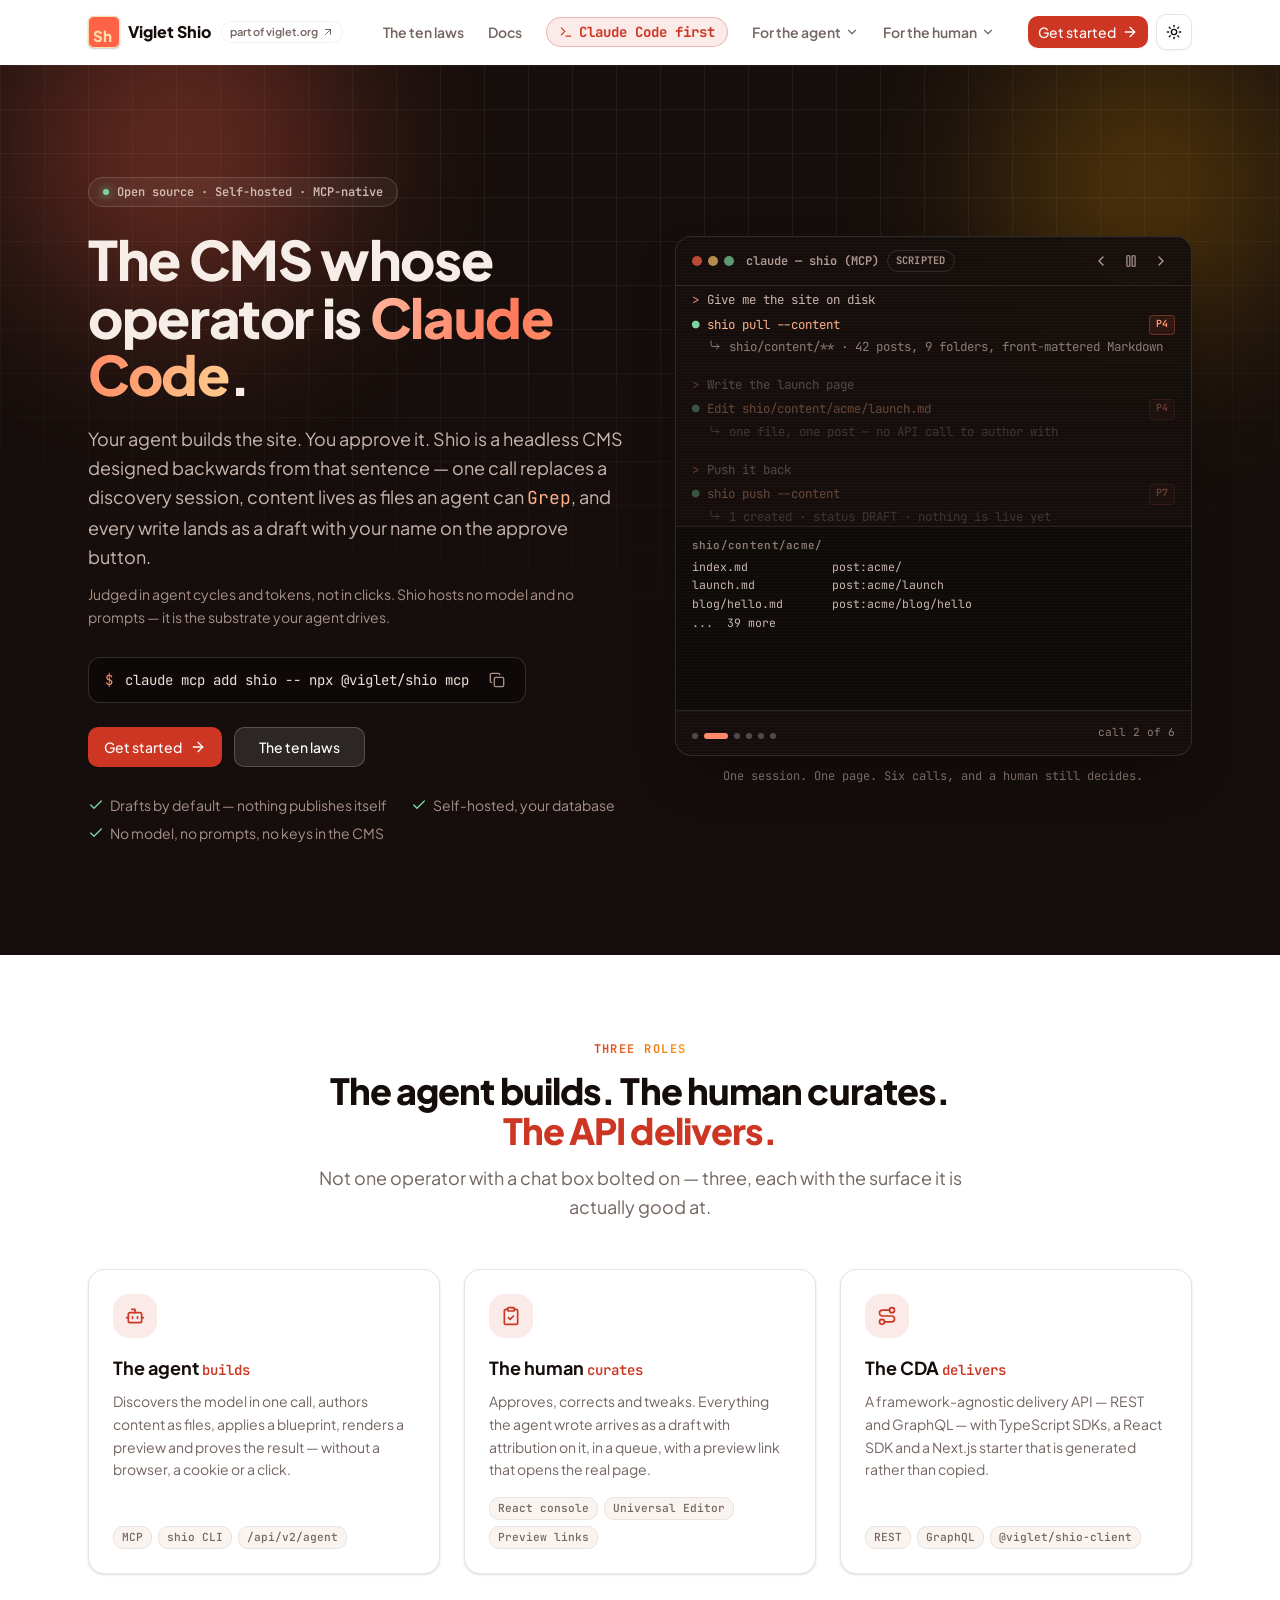
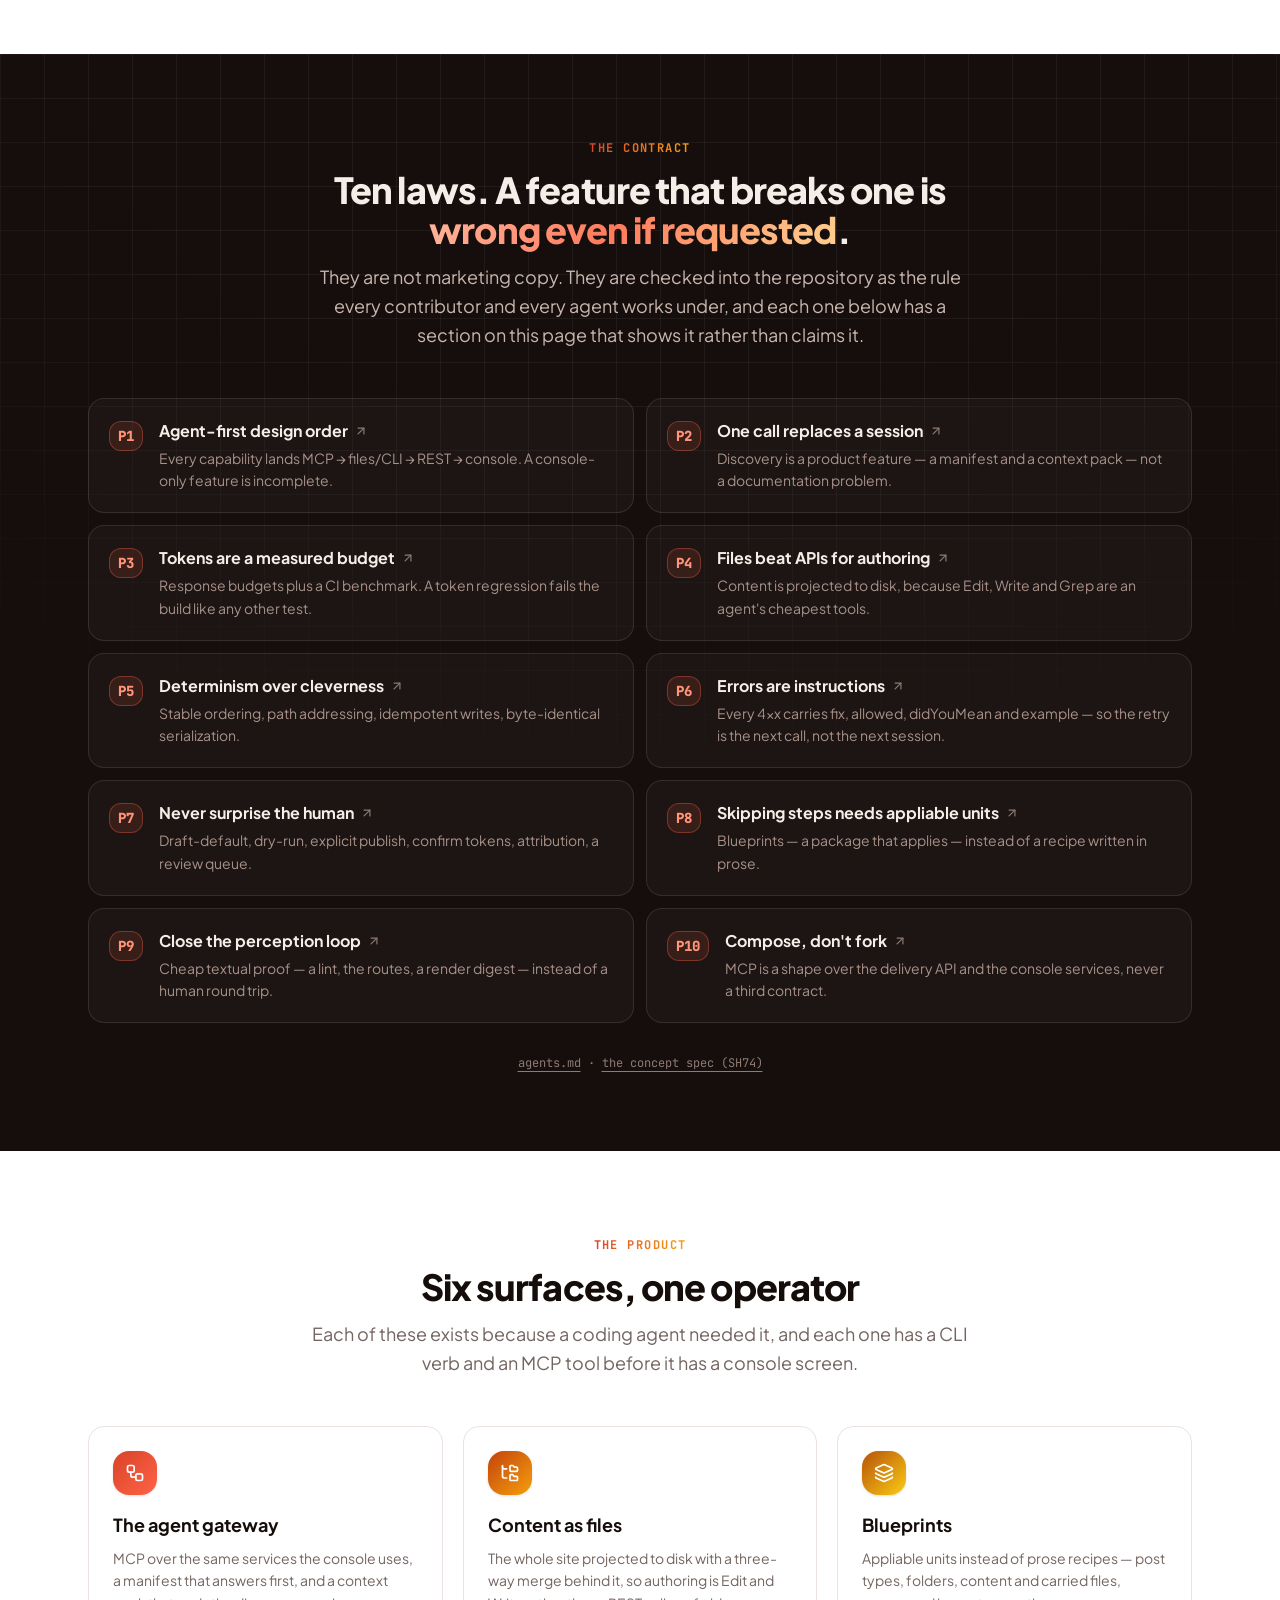
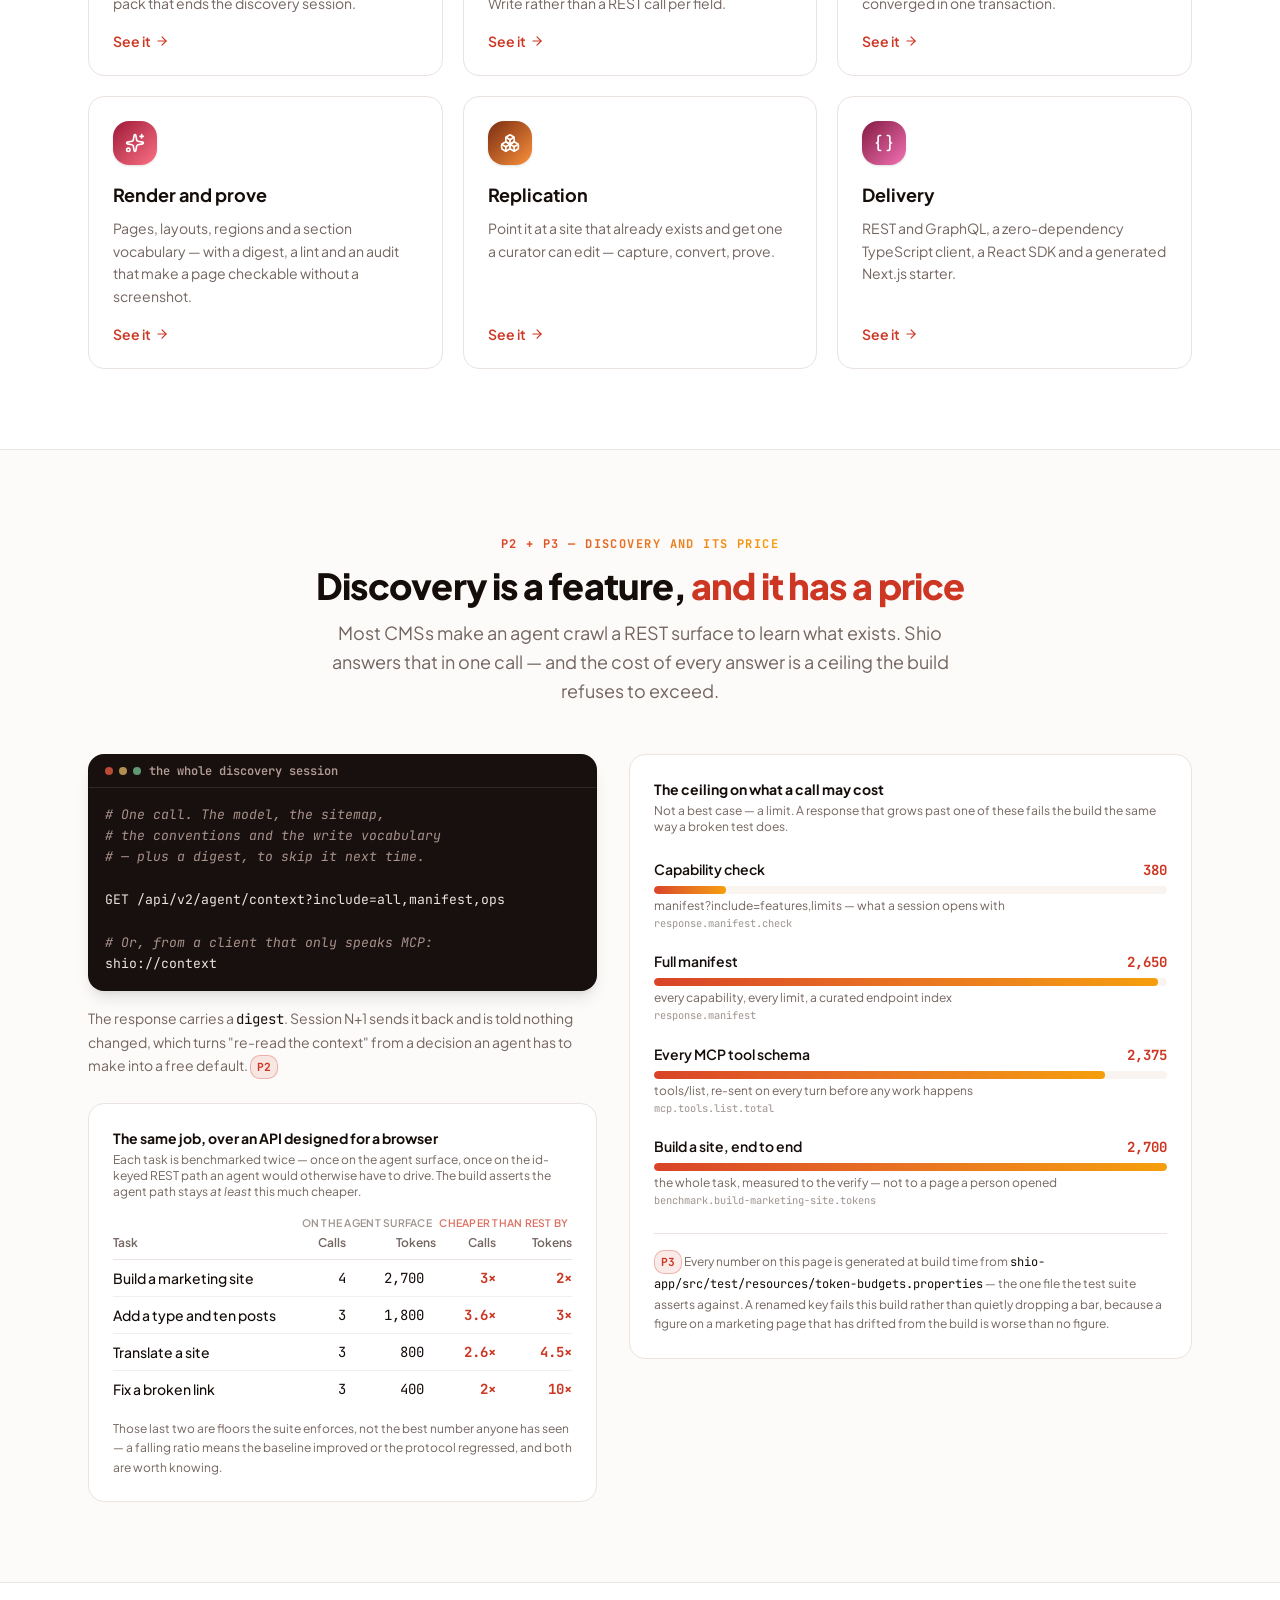
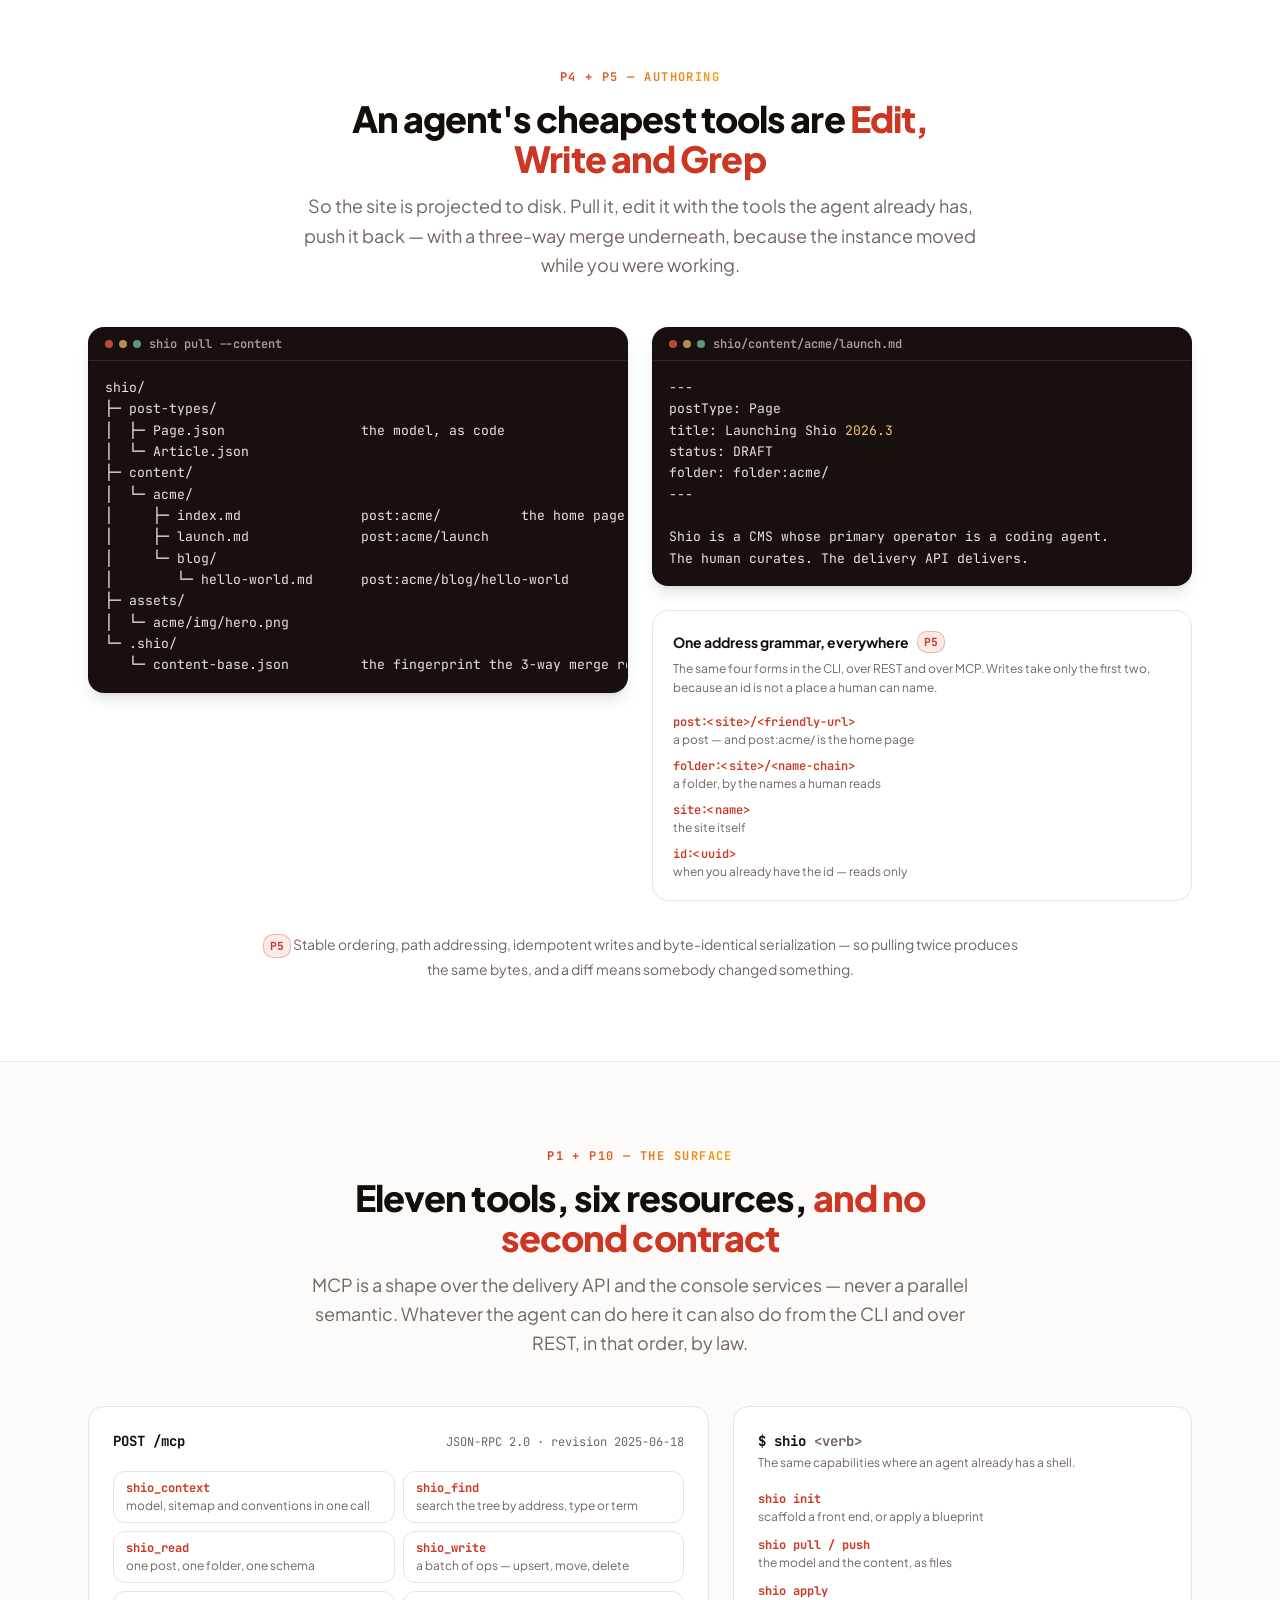
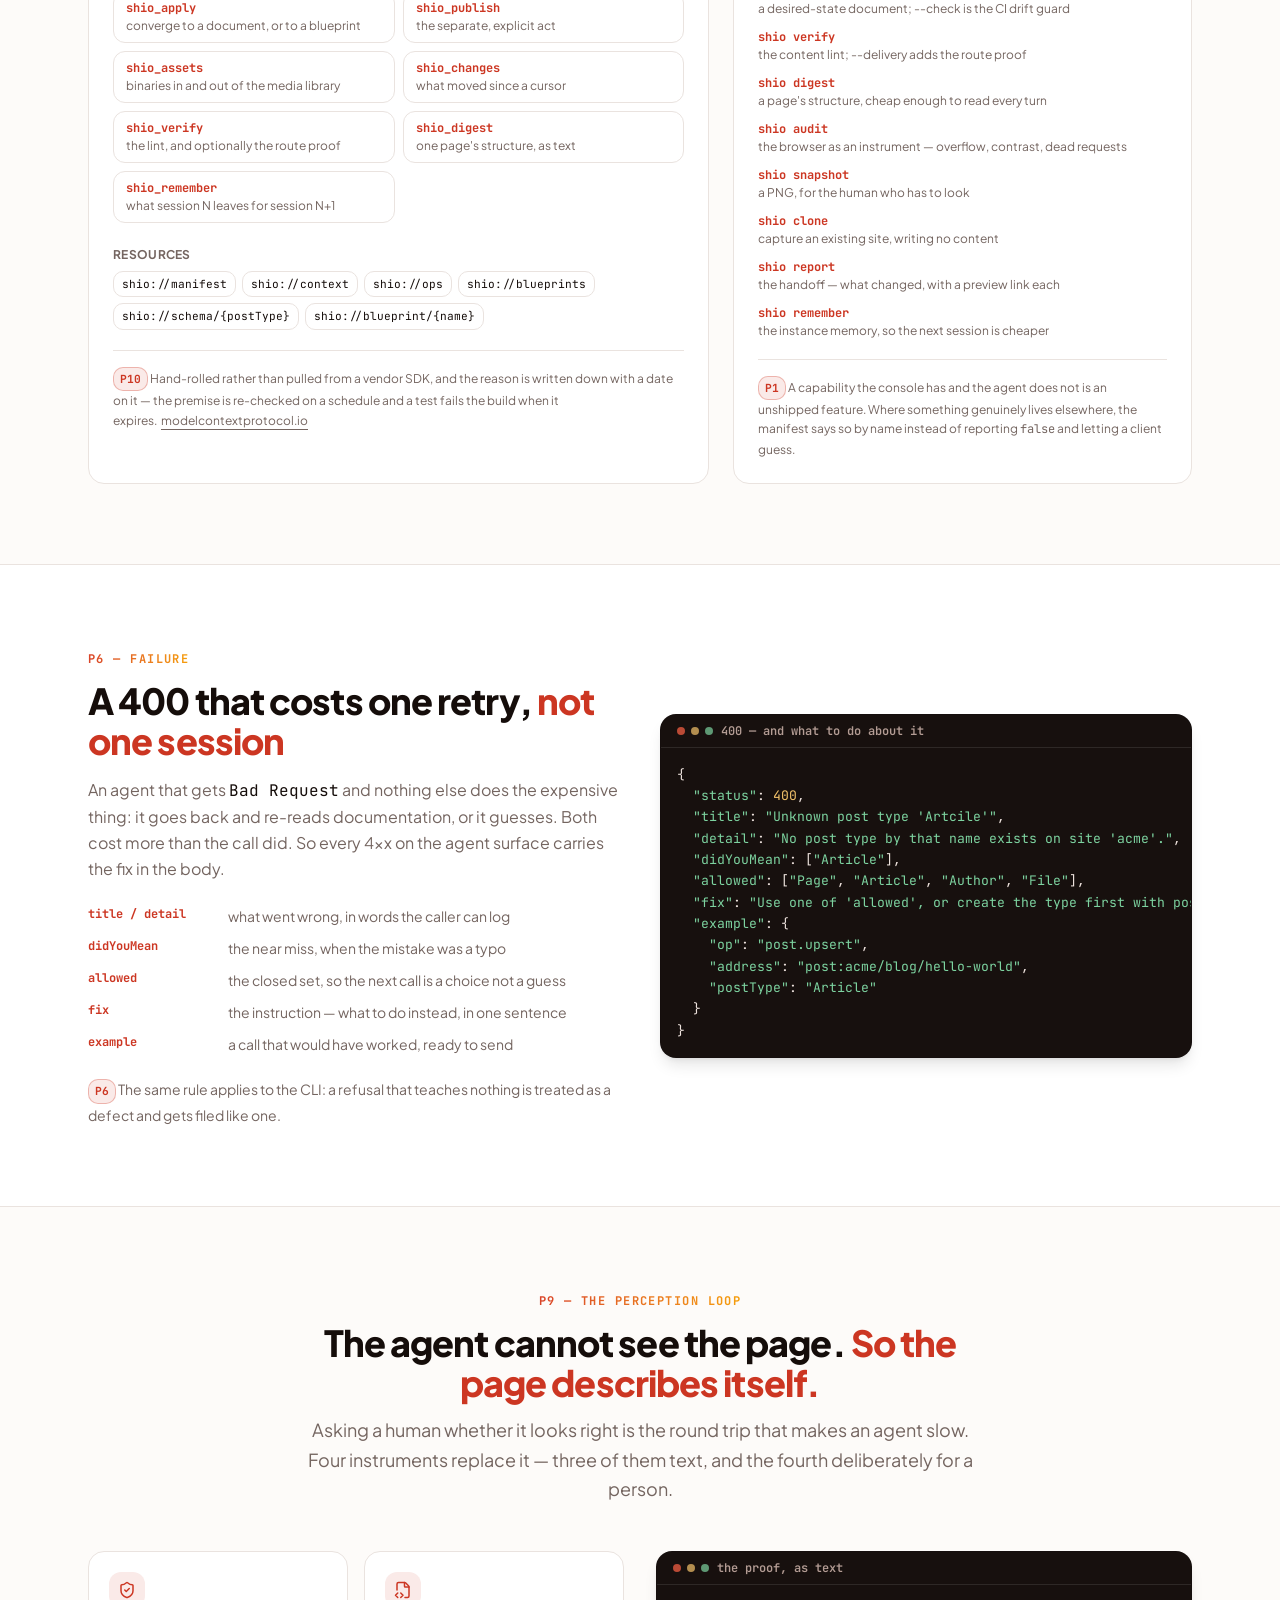
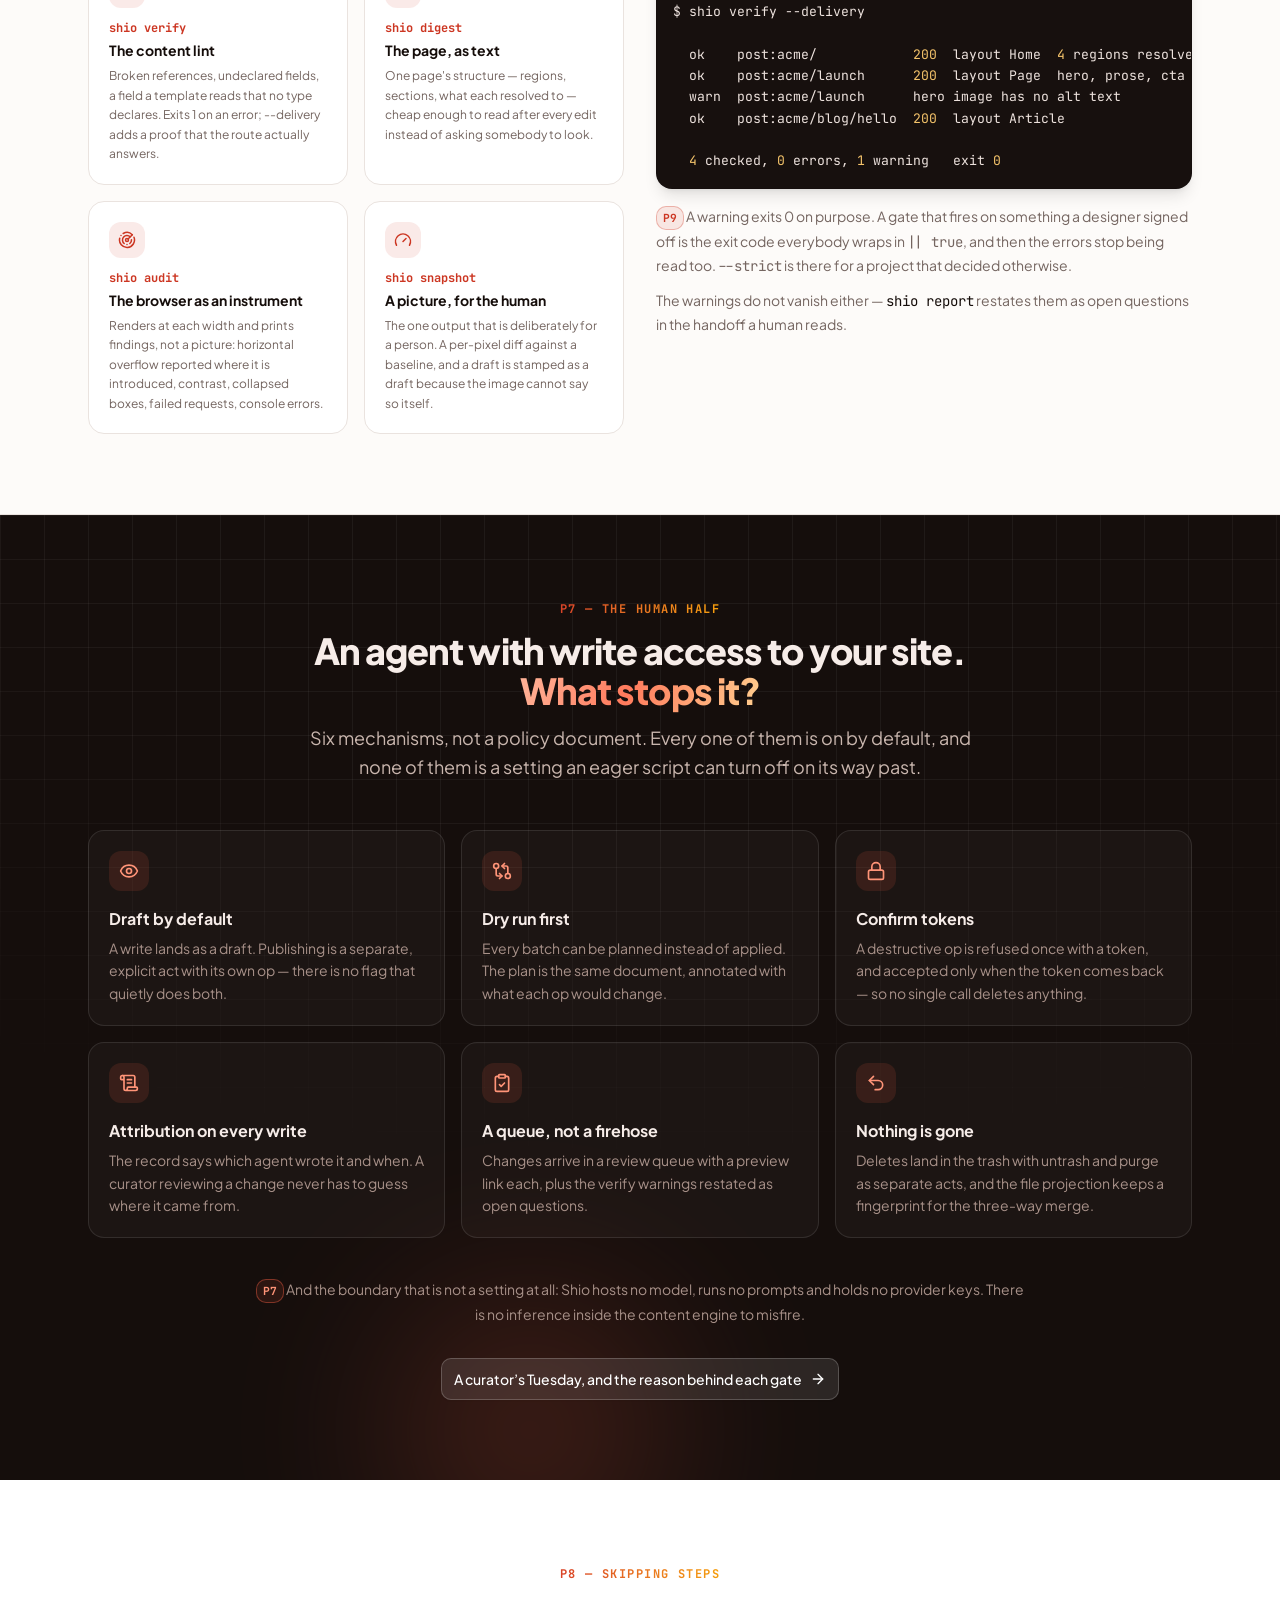
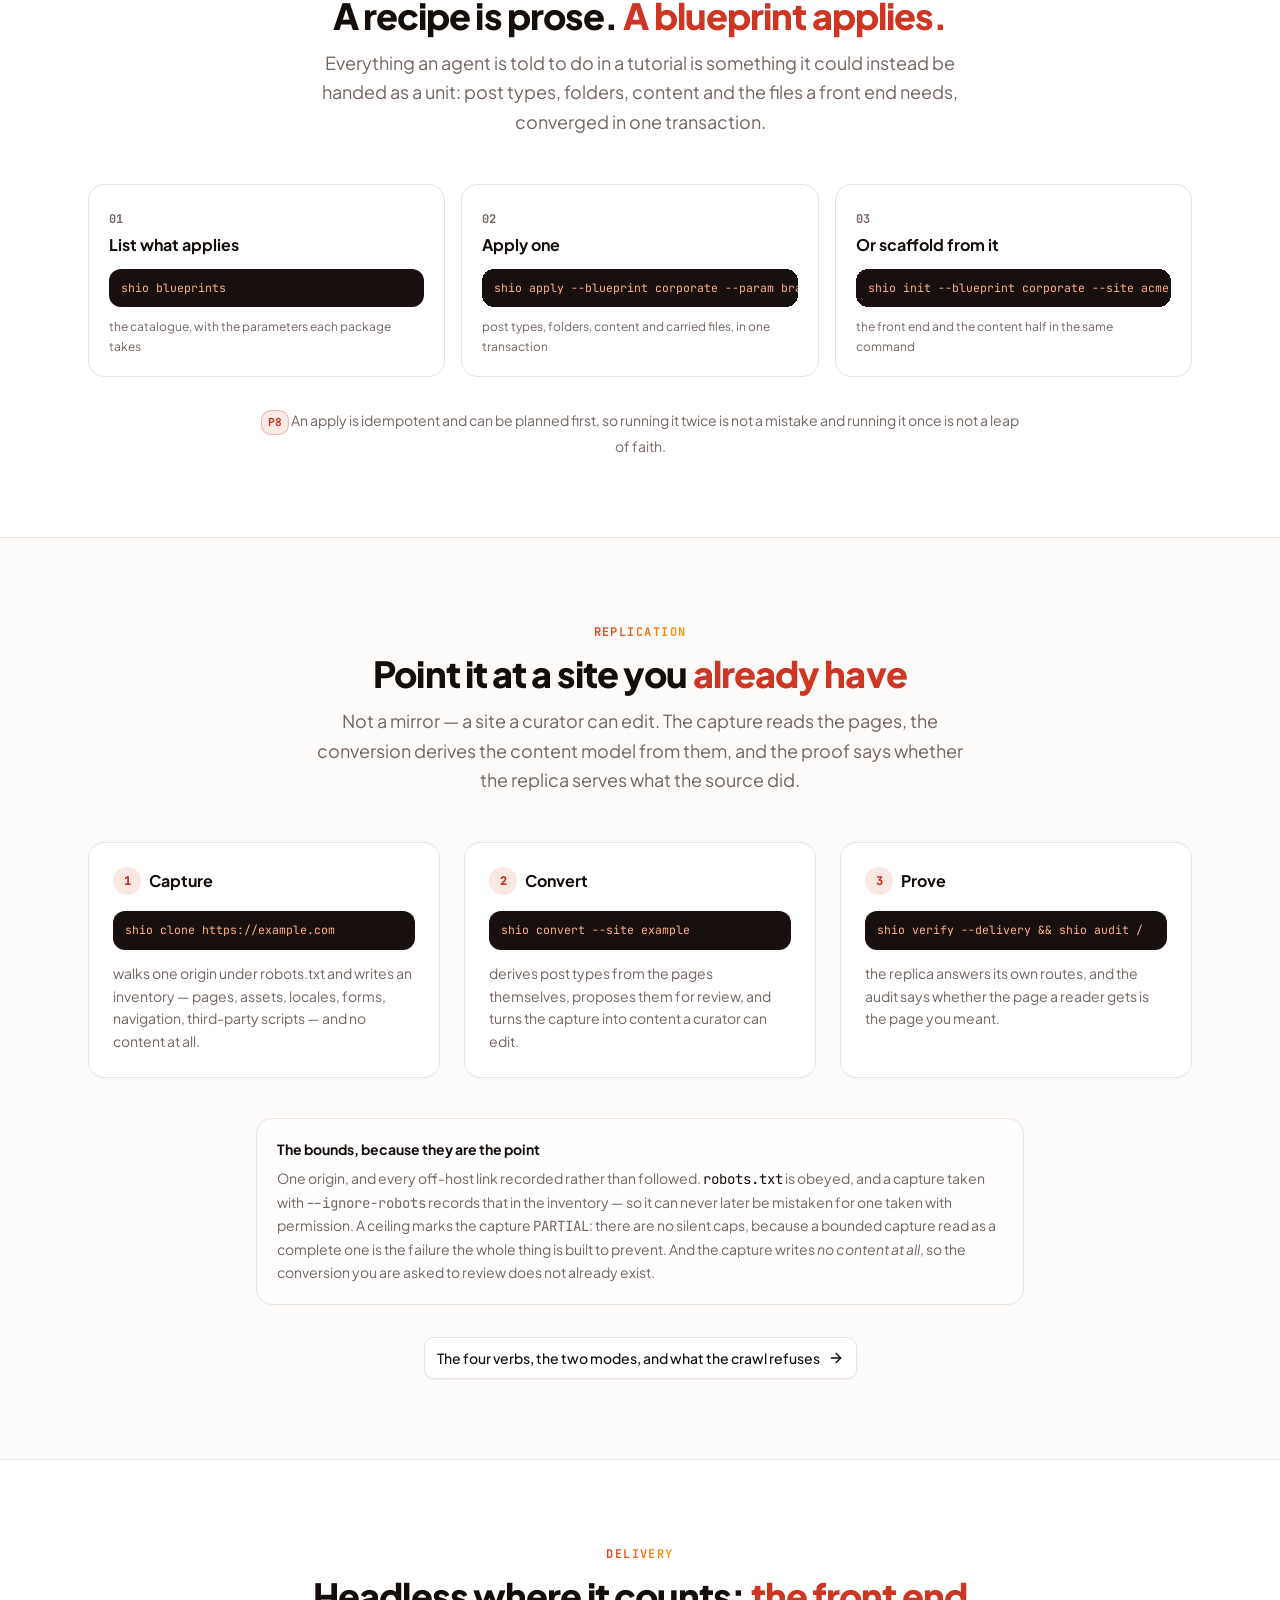
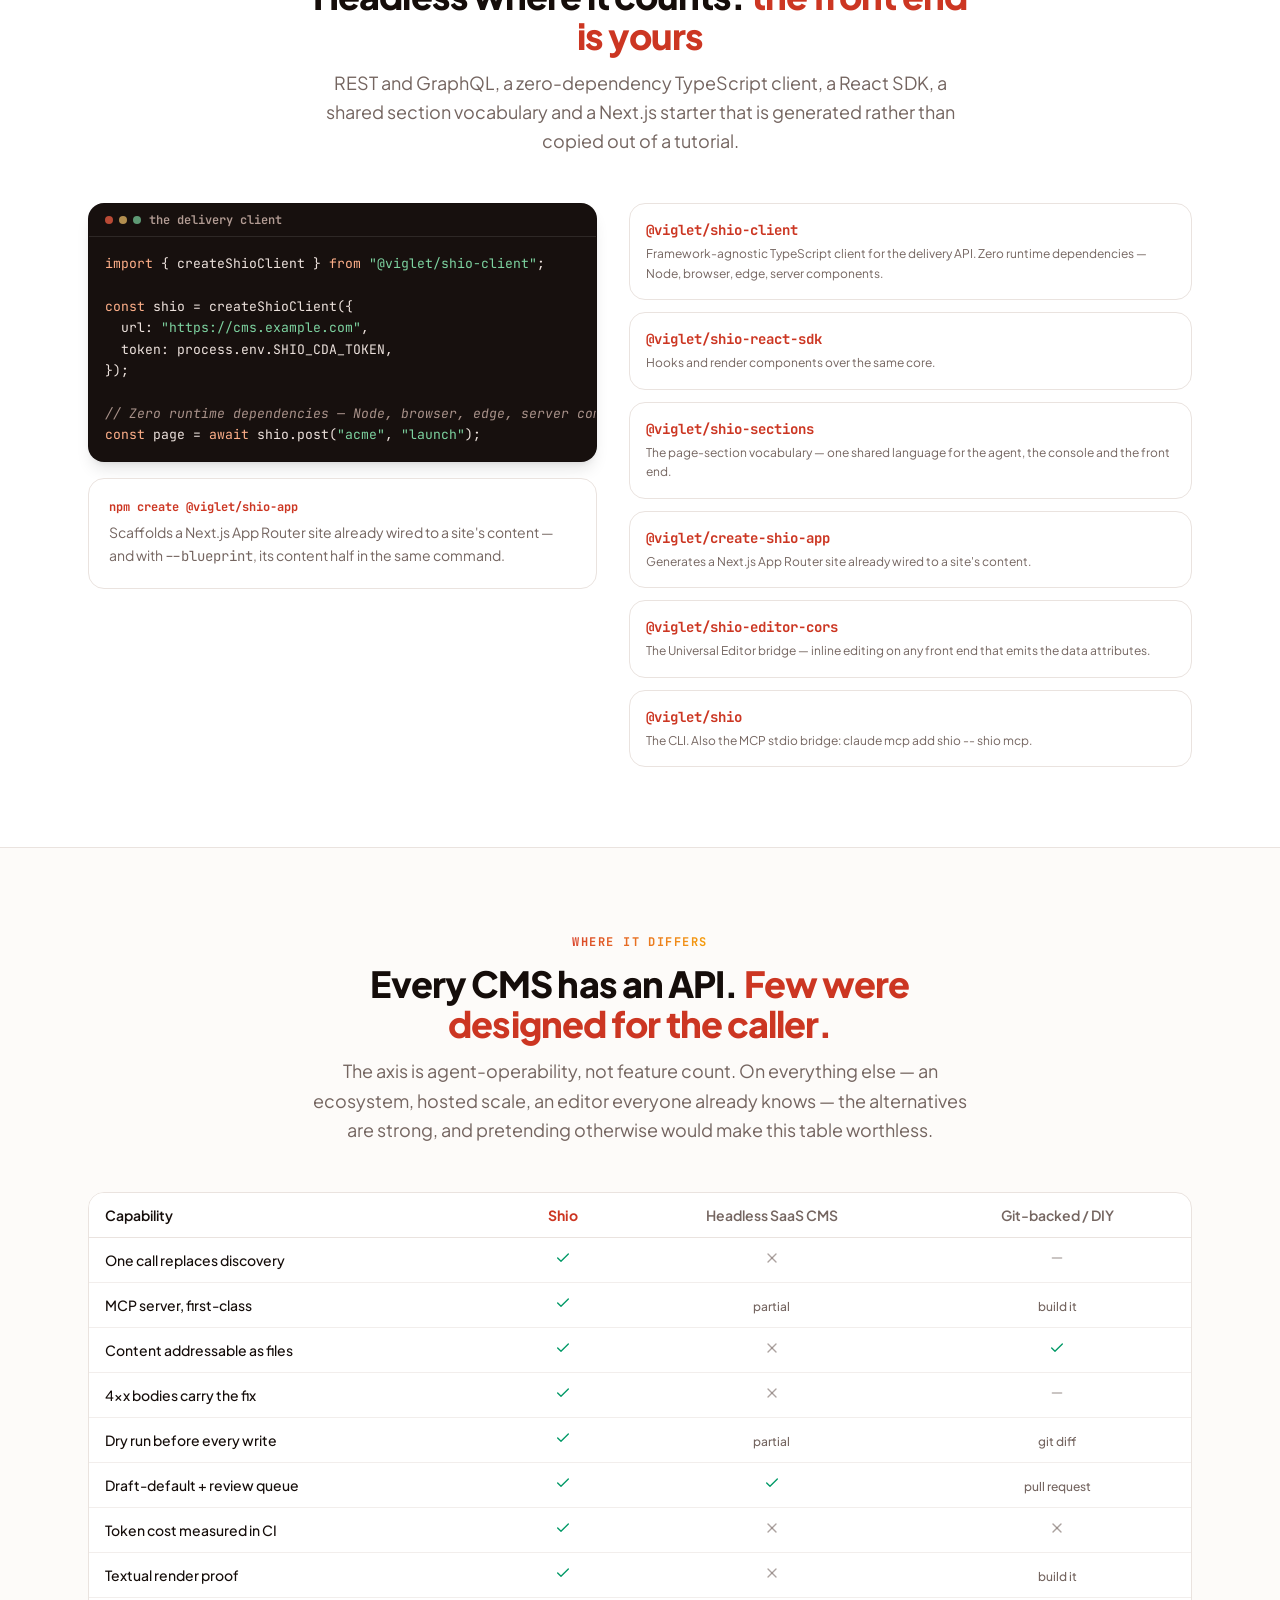
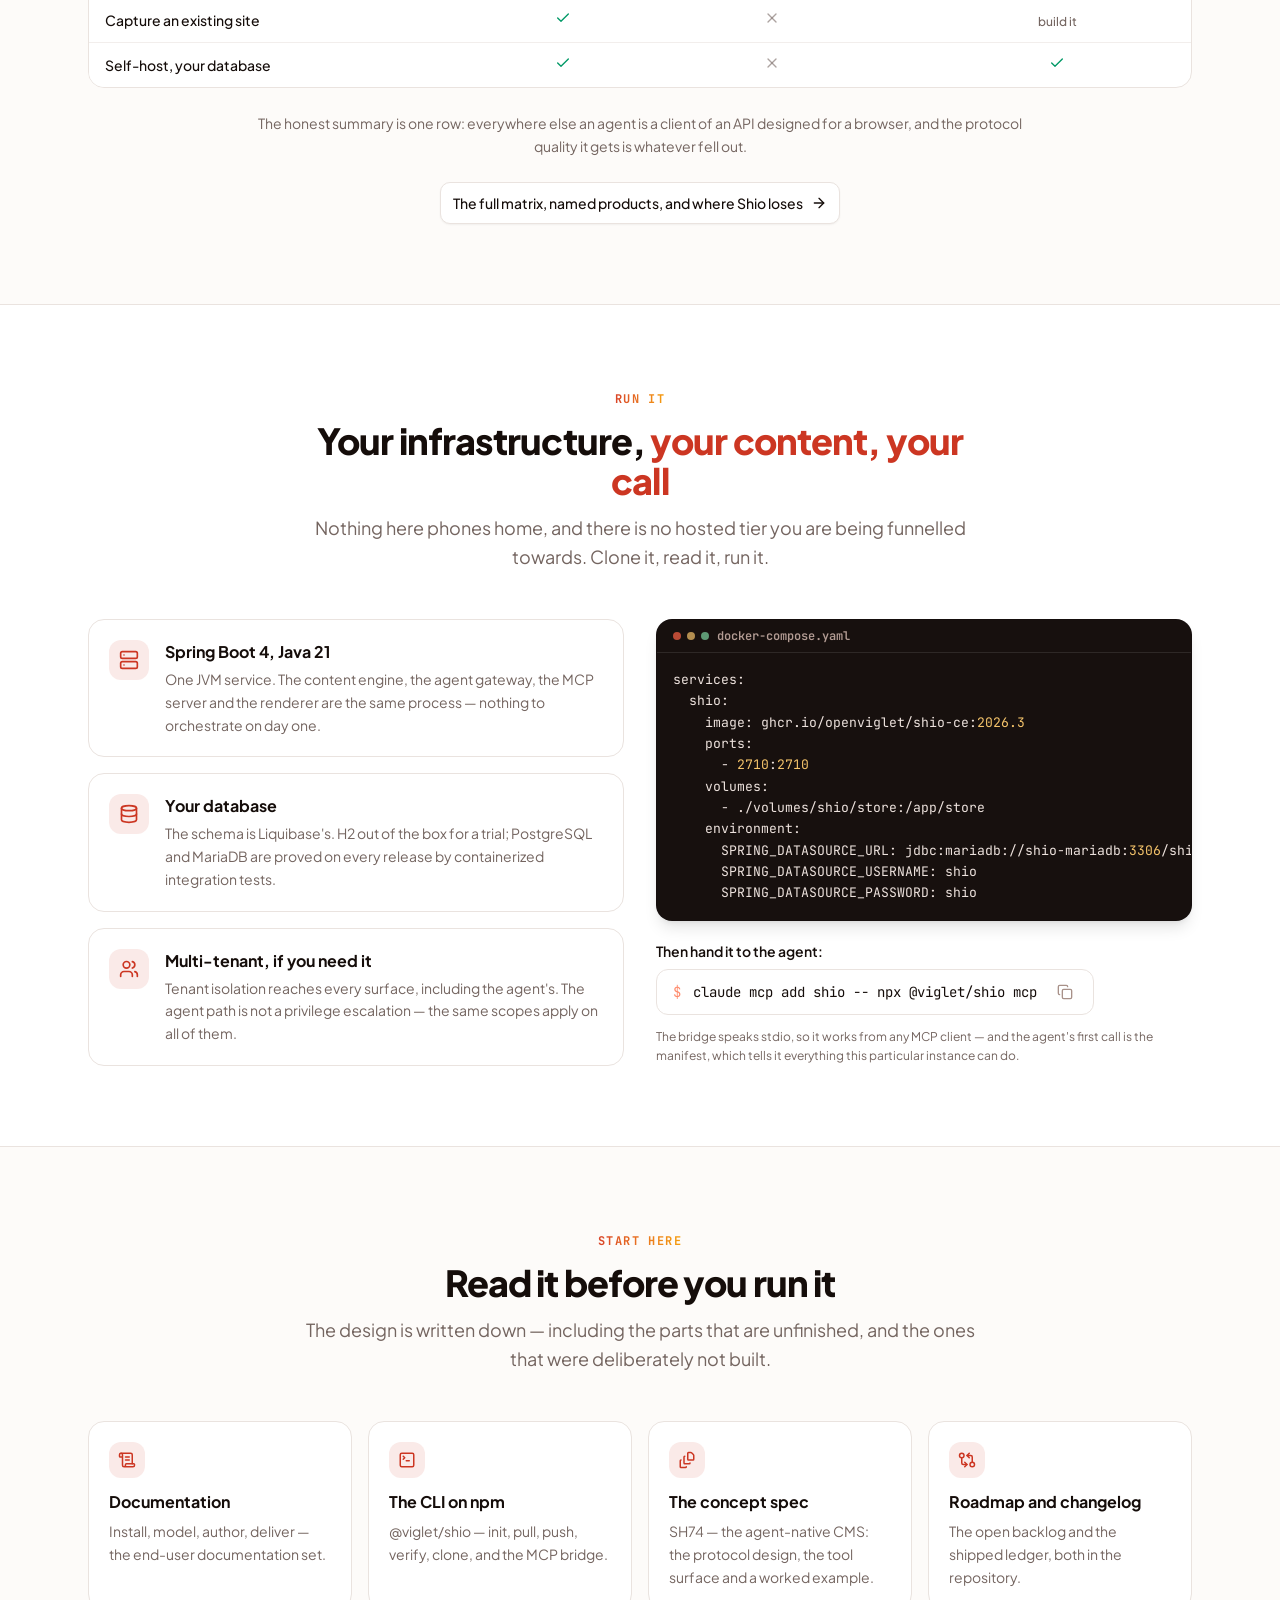
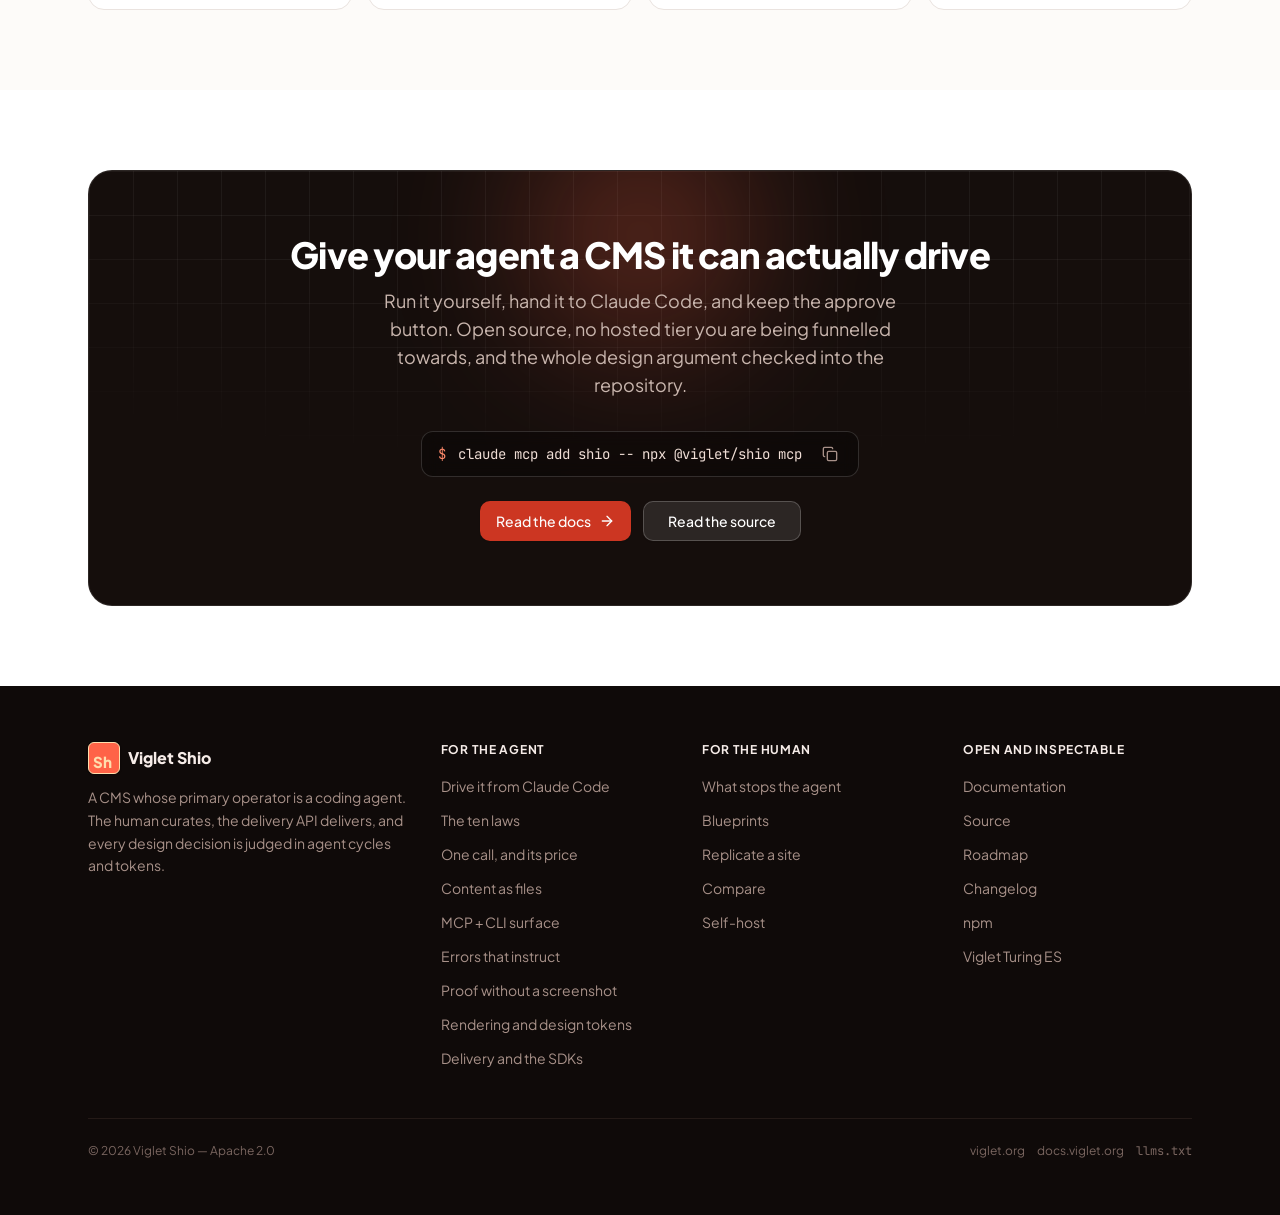
==== commit 9163eba4: "deploy: openviglet/shio@b80843c04eeb868090f5223eabf01d0bc1eb248b" ====
--- a/index.html
+++ b/index.html
@@ -38,11 +38,11 @@
       href="https://fonts.googleapis.com/css2?family=Plus+Jakarta+Sans:ital,wght@0,400;0,500;0,600;0,700;0,800;1,400&family=JetBrains+Mono:wght@400;500;700&display=swap"
       rel="stylesheet"
     />
-    <script type="module" crossorigin src="/assets/index-BsSQ6G58.js"></script>
-    <link rel="stylesheet" crossorigin href="/assets/index-CzHD9Q9a.css">
+    <script type="module" crossorigin src="/assets/index-D_Le6Nmy.js"></script>
+    <link rel="stylesheet" crossorigin href="/assets/index-Bd5_ZRtK.css">
   </head>
   <body>
-    <div id="root"><div class="flex min-h-screen flex-col"><header class="sticky top-0 z-50 backdrop-blur-md transition-colors border-b border-transparent bg-background/60"><div class="mx-auto w-full max-w-6xl px-6 flex h-16 items-center gap-4"><div class="flex shrink-0 items-center gap-2.5"><a href="/" class="text-base" aria-label="Viglet Shio — home"><span class="items-center gap-2 font-extrabold hidden sm:inline-flex"><div aria-label="Sh" style="display:inline-flex;align-items:center;justify-content:flex-start;width:32px;height:32px;flex-shrink:0;background-color:#FF6347;color:#FFDEAD;padding-left:4px;border-radius:6px;border-width:1px;border-style:solid;border-color:#FFDEAD;box-shadow:0 0px 1px rgba(0,0,0,0.22), 0 1px 2px rgba(0,0,0,0.19);box-sizing:border-box;overflow:hidden;user-select:none"><span style="font-size:15px;font-weight:900;line-height:1;margin-top:8px">Sh</span></div><span>Viglet Shio</span></span><span class="inline-flex items-center gap-2 font-extrabold sm:hidden"><div aria-label="Sh" style="display:inline-flex;align-items:center;justify-content:flex-start;width:32px;height:32px;flex-shrink:0;background-color:#FF6347;color:#FFDEAD;padding-left:4px;border-radius:6px;border-width:1px;border-style:solid;border-color:#FFDEAD;box-shadow:0 0px 1px rgba(0,0,0,0.22), 0 1px 2px rgba(0,0,0,0.19);box-sizing:border-box;overflow:hidden;user-select:none"><span style="font-size:15px;font-weight:900;line-height:1;margin-top:8px">Sh</span></div></span></a><a href="https://www.viglet.org" class="hidden items-center gap-1 rounded-full border border-border/60 px-2 py-0.5 text-[11px] font-semibold whitespace-nowrap text-muted-foreground transition-colors hover:border-border hover:text-foreground sm:inline-flex">part of viglet.org<svg xmlns="http://www.w3.org/2000/svg" width="24" height="24" viewBox="0 0 24 24" fill="none" stroke="currentColor" stroke-width="2" stroke-linecap="round" stroke-linejoin="round" class="lucide lucide-arrow-up-right size-3" aria-hidden="true"><path d="M7 7h10v10"></path><path d="M7 17 17 7"></path></svg></a></div><nav class="ml-4 hidden items-center gap-5 lg:flex xl:ml-6 xl:gap-6"><a href="/#laws" class="text-sm font-semibold whitespace-nowrap text-muted-foreground transition-colors hover:text-foreground">The ten laws</a><a href="https://docs.viglet.org/shio/" class="text-sm font-semibold whitespace-nowrap text-muted-foreground transition-colors hover:text-foreground">Docs</a><a href="/claude-code" class="inline-flex items-center gap-1.5 rounded-full border border-primary/30 bg-primary/10 px-3 py-1 font-mono text-sm font-bold whitespace-nowrap text-primary transition-colors hover:border-primary/50 hover:bg-primary/15"><svg xmlns="http://www.w3.org/2000/svg" width="24" height="24" viewBox="0 0 24 24" fill="none" stroke="currentColor" stroke-width="2" stroke-linecap="round" stroke-linejoin="round" class="lucide lucide-terminal size-3.5" aria-hidden="true"><path d="M12 19h8"></path><path d="m4 17 6-6-6-6"></path></svg>Claude Code first</a><button type="button" id="radix-_R_f5_" aria-haspopup="menu" aria-expanded="false" data-state="closed" class="group flex items-center gap-1 text-sm font-semibold whitespace-nowrap text-muted-foreground outline-hidden transition-colors hover:text-foreground data-[state=open]:text-foreground">For the agent<svg xmlns="http://www.w3.org/2000/svg" width="24" height="24" viewBox="0 0 24 24" fill="none" stroke="currentColor" stroke-width="2" stroke-linecap="round" stroke-linejoin="round" class="lucide lucide-chevron-down size-3.5 transition-transform group-data-[state=open]:rotate-180" aria-hidden="true"><path d="m6 9 6 6 6-6"></path></svg></button><button type="button" id="radix-_R_n5_" aria-haspopup="menu" aria-expanded="false" data-state="closed" class="group flex items-center gap-1 text-sm font-semibold whitespace-nowrap text-muted-foreground outline-hidden transition-colors hover:text-foreground data-[state=open]:text-foreground">For the human<svg xmlns="http://www.w3.org/2000/svg" width="24" height="24" viewBox="0 0 24 24" fill="none" stroke="currentColor" stroke-width="2" stroke-linecap="round" stroke-linejoin="round" class="lucide lucide-chevron-down size-3.5 transition-transform group-data-[state=open]:rotate-180" aria-hidden="true"><path d="m6 9 6 6 6-6"></path></svg></button></nav><div class="ml-auto flex items-center gap-2"><a href="https://docs.viglet.org/shio/" data-slot="button" class="inline-flex items-center justify-center whitespace-nowrap text-sm font-medium transition-all disabled:pointer-events-none disabled:opacity-50 [&amp;_svg]:pointer-events-none [&amp;_svg:not([class*=&#x27;size-&#x27;])]:size-4 shrink-0 [&amp;_svg]:shrink-0 outline-none focus-visible:border-ring focus-visible:ring-ring/50 focus-visible:ring-[3px] aria-invalid:ring-destructive/20 dark:aria-invalid:ring-destructive/40 aria-invalid:border-destructive bg-primary text-primary-foreground shadow-xs hover:bg-primary/90 h-8 rounded-md gap-1.5 px-3 has-[&gt;svg]:px-2.5">Get started<svg xmlns="http://www.w3.org/2000/svg" width="24" height="24" viewBox="0 0 24 24" fill="none" stroke="currentColor" stroke-width="2" stroke-linecap="round" stroke-linejoin="round" class="lucide lucide-arrow-right size-4" aria-hidden="true"><path d="M5 12h14"></path><path d="m12 5 7 7-7 7"></path></svg></a><button data-slot="button" class="inline-flex items-center justify-center gap-2 whitespace-nowrap rounded-md text-sm font-medium transition-all disabled:pointer-events-none disabled:opacity-50 [&amp;_svg]:pointer-events-none [&amp;_svg:not([class*=&#x27;size-&#x27;])]:size-4 shrink-0 [&amp;_svg]:shrink-0 outline-none focus-visible:border-ring focus-visible:ring-ring/50 focus-visible:ring-[3px] aria-invalid:ring-destructive/20 dark:aria-invalid:ring-destructive/40 aria-invalid:border-destructive border bg-background shadow-xs hover:bg-accent hover:text-accent-foreground dark:bg-input/30 dark:border-input dark:hover:bg-input/50 size-9" type="button" id="radix-_R_5l_" aria-haspopup="menu" aria-expanded="false" data-state="closed"><svg xmlns="http://www.w3.org/2000/svg" width="24" height="24" viewBox="0 0 24 24" fill="none" stroke="currentColor" stroke-width="2" stroke-linecap="round" stroke-linejoin="round" class="lucide lucide-sun h-[1.2rem] w-[1.2rem] scale-100 rotate-0 transition-all dark:scale-0 dark:-rotate-90" aria-hidden="true"><circle cx="12" cy="12" r="4"></circle><path d="M12 2v2"></path><path d="M12 20v2"></path><path d="m4.93 4.93 1.41 1.41"></path><path d="m17.66 17.66 1.41 1.41"></path><path d="M2 12h2"></path><path d="M20 12h2"></path><path d="m6.34 17.66-1.41 1.41"></path><path d="m19.07 4.93-1.41 1.41"></path></svg><svg xmlns="http://www.w3.org/2000/svg" width="24" height="24" viewBox="0 0 24 24" fill="none" stroke="currentColor" stroke-width="2" stroke-linecap="round" stroke-linejoin="round" class="lucide lucide-moon absolute h-[1.2rem] w-[1.2rem] scale-0 rotate-90 transition-all dark:scale-100 dark:rotate-0" aria-hidden="true"><path d="M20.985 12.486a9 9 0 1 1-9.473-9.472c.405-.022.617.46.402.803a6 6 0 0 0 8.268 8.268c.344-.215.825-.004.803.401"></path></svg><span class="sr-only">Toggle theme</span></button><button type="button" aria-label="Open menu" aria-expanded="false" class="flex size-9 items-center justify-center rounded-lg text-muted-foreground transition-colors hover:bg-muted hover:text-foreground lg:hidden"><svg xmlns="http://www.w3.org/2000/svg" width="24" height="24" viewBox="0 0 24 24" fill="none" stroke="currentColor" stroke-width="2" stroke-linecap="round" stroke-linejoin="round" class="lucide lucide-menu size-5" aria-hidden="true"><path d="M4 5h16"></path><path d="M4 12h16"></path><path d="M4 19h16"></path></svg></button></div></div></header><main class="flex-1"><section id="top" class="relative isolate overflow-hidden bg-[#150e0c] text-[#f6ece8]"><div class="grid-bg pointer-events-none absolute inset-0 -z-10"></div><div class="animate-orb-a pointer-events-none absolute -top-44 -left-20 -z-10 h-[520px] w-[520px] rounded-full bg-[radial-gradient(circle,#ff6347,transparent_70%)] opacity-45 blur-[70px]"></div><div class="animate-orb-b pointer-events-none absolute -top-28 -right-24 -z-10 h-[460px] w-[460px] rounded-full bg-[radial-gradient(circle,#f59e0b,transparent_70%)] opacity-35 blur-[70px]"></div><div class="mx-auto w-full max-w-6xl px-6 grid grid-cols-1 items-center gap-12 py-20 lg:grid-cols-[1.02fr_0.98fr] lg:py-28"><div class="min-w-0"><span class="mb-6 inline-flex items-center gap-2 rounded-full border border-white/15 bg-white/5 px-3.5 py-1.5 font-mono text-xs font-semibold text-[#d3bcb3]"><span class="size-1.5 rounded-full bg-[#7dd3a0] shadow-[0_0_8px] shadow-[#7dd3a0]"></span>Open source · Self-hosted · MCP-native</span><h1 class="text-4xl font-extrabold leading-[1.06] tracking-tight sm:text-5xl lg:text-[3.4rem]">The CMS whose operator is<!-- --> <span class="text-gradient">Claude Code</span>.</h1><p class="mt-5 max-w-xl text-lg leading-relaxed text-[#c9b6ae]">Your agent builds the site. You approve it. Shio is a headless CMS designed backwards from that sentence — one call replaces a discovery session, content lives as files an agent can <code class="font-mono text-[#ffb08a]">Grep</code>, and every write lands as a draft with your name on the approve button.</p><p class="mt-3 max-w-xl text-sm leading-relaxed text-[#a89189]">Judged in agent cycles and tokens, not in clicks. Shio hosts no model and no prompts — it is the substrate your agent drives.</p><div class="mt-7"><div class="inline-flex max-w-full items-center gap-3 rounded-lg border border-white/15 bg-black/30 px-4 py-2.5 font-mono text-sm text-[#f0ded6] backdrop-blur"><span class="shrink-0 select-none text-[#ff8a6b]">$</span><code class="min-w-0 overflow-x-auto whitespace-nowrap">claude mcp add shio -- npx @viglet/shio mcp</code><button type="button" aria-label="Copy command" class="ml-1 shrink-0 rounded-md p-1 text-[#a89189] transition-colors hover:bg-white/10 hover:text-white"><svg xmlns="http://www.w3.org/2000/svg" width="24" height="24" viewBox="0 0 24 24" fill="none" stroke="currentColor" stroke-width="2" stroke-linecap="round" stroke-linejoin="round" class="lucide lucide-copy size-4" aria-hidden="true"><rect width="14" height="14" x="8" y="8" rx="2" ry="2"></rect><path d="M4 16c-1.1 0-2-.9-2-2V4c0-1.1.9-2 2-2h10c1.1 0 2 .9 2 2"></path></svg></button></div></div><div class="mt-6 flex flex-wrap gap-3"><a href="https://docs.viglet.org/shio/" data-slot="button" class="inline-flex items-center justify-center gap-2 whitespace-nowrap text-sm font-medium transition-all disabled:pointer-events-none disabled:opacity-50 [&amp;_svg]:pointer-events-none [&amp;_svg:not([class*=&#x27;size-&#x27;])]:size-4 shrink-0 [&amp;_svg]:shrink-0 outline-none focus-visible:border-ring focus-visible:ring-ring/50 focus-visible:ring-[3px] aria-invalid:ring-destructive/20 dark:aria-invalid:ring-destructive/40 aria-invalid:border-destructive bg-primary text-primary-foreground shadow-xs hover:bg-primary/90 h-10 rounded-md px-6 has-[&gt;svg]:px-4">Get started <svg xmlns="http://www.w3.org/2000/svg" width="24" height="24" viewBox="0 0 24 24" fill="none" stroke="currentColor" stroke-width="2" stroke-linecap="round" stroke-linejoin="round" class="lucide lucide-arrow-right size-4" aria-hidden="true"><path d="M5 12h14"></path><path d="m12 5 7 7-7 7"></path></svg></a><a href="#laws" data-slot="button" class="inline-flex items-center justify-center gap-2 whitespace-nowrap text-sm font-medium transition-all disabled:pointer-events-none disabled:opacity-50 [&amp;_svg]:pointer-events-none [&amp;_svg:not([class*=&#x27;size-&#x27;])]:size-4 shrink-0 [&amp;_svg]:shrink-0 outline-none focus-visible:border-ring focus-visible:ring-ring/50 focus-visible:ring-[3px] aria-invalid:ring-destructive/20 dark:aria-invalid:ring-destructive/40 aria-invalid:border-destructive border shadow-xs dark:border-input dark:hover:bg-input/50 h-10 rounded-md px-6 has-[&gt;svg]:px-4 border-white/20 bg-white/10 text-white hover:bg-white/20 hover:text-white dark:bg-white/10">The ten laws</a></div><div class="mt-7 flex flex-wrap gap-x-6 gap-y-2 text-sm text-[#a89189]"><span class="inline-flex items-center gap-1.5"><svg xmlns="http://www.w3.org/2000/svg" width="24" height="24" viewBox="0 0 24 24" fill="none" stroke="currentColor" stroke-width="2" stroke-linecap="round" stroke-linejoin="round" class="lucide lucide-check size-4 text-[#7dd3a0]" aria-hidden="true"><path d="M20 6 9 17l-5-5"></path></svg>Drafts by default — nothing publishes itself</span><span class="inline-flex items-center gap-1.5"><svg xmlns="http://www.w3.org/2000/svg" width="24" height="24" viewBox="0 0 24 24" fill="none" stroke="currentColor" stroke-width="2" stroke-linecap="round" stroke-linejoin="round" class="lucide lucide-check size-4 text-[#7dd3a0]" aria-hidden="true"><path d="M20 6 9 17l-5-5"></path></svg>Self-hosted, your database</span><span class="inline-flex items-center gap-1.5"><svg xmlns="http://www.w3.org/2000/svg" width="24" height="24" viewBox="0 0 24 24" fill="none" stroke="currentColor" stroke-width="2" stroke-linecap="round" stroke-linejoin="round" class="lucide lucide-check size-4 text-[#7dd3a0]" aria-hidden="true"><path d="M20 6 9 17l-5-5"></path></svg>No model, no prompts, no keys in the CMS</span></div></div><div class="min-w-0"><div class="scanlines relative overflow-hidden rounded-2xl border border-white/12 bg-[#150e0c]/95 shadow-2xl shadow-black/40 backdrop-blur"><div class="flex flex-wrap items-center gap-2 border-b border-white/10 px-4 py-2.5"><span class="flex gap-1.5" aria-hidden="true"><span class="size-2.5 rounded-full bg-[#ff6347]/70"></span><span class="size-2.5 rounded-full bg-[#f5c46b]/70"></span><span class="size-2.5 rounded-full bg-[#7dd3a0]/70"></span></span><span class="ml-1 font-mono text-xs font-semibold text-[#b39c94]">claude — shio (MCP)</span><span class="rounded-full border border-white/12 px-2 py-0.5 font-mono text-[0.65rem] font-bold tracking-wide text-[#a89189] uppercase">scripted</span><div class="ml-auto flex items-center gap-0.5"><button type="button" aria-label="Previous call" title="Previous call" class="flex size-7 items-center justify-center rounded-md text-[#b39c94] transition-colors hover:bg-white/10 hover:text-white disabled:pointer-events-none disabled:opacity-30"><svg xmlns="http://www.w3.org/2000/svg" width="24" height="24" viewBox="0 0 24 24" fill="none" stroke="currentColor" stroke-width="2" stroke-linecap="round" stroke-linejoin="round" class="lucide lucide-chevron-left size-4" aria-hidden="true"><path d="m15 18-6-6 6-6"></path></svg></button><button type="button" aria-label="Replay the session" title="Replay the session" class="flex size-7 items-center justify-center rounded-md text-[#b39c94] transition-colors hover:bg-white/10 hover:text-white disabled:pointer-events-none disabled:opacity-30"><svg xmlns="http://www.w3.org/2000/svg" width="24" height="24" viewBox="0 0 24 24" fill="none" stroke="currentColor" stroke-width="2" stroke-linecap="round" stroke-linejoin="round" class="lucide lucide-rotate-ccw size-3.5" aria-hidden="true"><path d="M3 12a9 9 0 1 0 9-9 9.75 9.75 0 0 0-6.74 2.74L3 8"></path><path d="M3 3v5h5"></path></svg></button><button type="button" disabled="" aria-label="Next call" title="Next call" class="flex size-7 items-center justify-center rounded-md text-[#b39c94] transition-colors hover:bg-white/10 hover:text-white disabled:pointer-events-none disabled:opacity-30"><svg xmlns="http://www.w3.org/2000/svg" width="24" height="24" viewBox="0 0 24 24" fill="none" stroke="currentColor" stroke-width="2" stroke-linecap="round" stroke-linejoin="round" class="lucide lucide-chevron-right size-4" aria-hidden="true"><path d="m9 18 6-6-6-6"></path></svg></button></div></div><ol class="max-h-[15rem] space-y-3.5 overflow-y-auto px-4 py-3.5 font-mono text-[0.78rem] leading-relaxed"><li class="transition-opacity duration-500 opacity-35"><p class="flex gap-2 text-[#c9b6ae]"><span class="shrink-0 select-none text-[#ff8a6b]">&gt;</span><span class="min-w-0">What is this instance, and what can I do to it?</span></p><p class="mt-1 flex gap-2"><span class="shrink-0 select-none text-[#7dd3a0]">●</span><span class="min-w-0 break-words text-[#ffb08a]">shio_context</span><span class="ml-auto shrink-0 rounded border border-[#ff6347]/30 bg-[#ff6347]/10 px-1.5 text-[0.62rem] font-bold text-[#ff9478]">P2</span></p><p class="mt-0.5 flex gap-2 pl-[1.1rem] text-[#8d7b74]"><svg xmlns="http://www.w3.org/2000/svg" width="24" height="24" viewBox="0 0 24 24" fill="none" stroke="currentColor" stroke-width="2" stroke-linecap="round" stroke-linejoin="round" class="lucide lucide-corner-down-right mt-0.5 size-3 shrink-0" aria-hidden="true"><path d="m15 10 5 5-5 5"></path><path d="M4 4v7a4 4 0 0 0 4 4h12"></path></svg><span class="min-w-0 break-words">model + sitemap + conventions + write vocabulary — 1 call, 1 digest to skip it next time</span></p></li><li class="transition-opacity duration-500 opacity-35"><p class="flex gap-2 text-[#c9b6ae]"><span class="shrink-0 select-none text-[#ff8a6b]">&gt;</span><span class="min-w-0">Give me the site on disk</span></p><p class="mt-1 flex gap-2"><span class="shrink-0 select-none text-[#7dd3a0]">●</span><span class="min-w-0 break-words text-[#ffb08a]">shio pull --content</span><span class="ml-auto shrink-0 rounded border border-[#ff6347]/30 bg-[#ff6347]/10 px-1.5 text-[0.62rem] font-bold text-[#ff9478]">P4</span></p><p class="mt-0.5 flex gap-2 pl-[1.1rem] text-[#8d7b74]"><svg xmlns="http://www.w3.org/2000/svg" width="24" height="24" viewBox="0 0 24 24" fill="none" stroke="currentColor" stroke-width="2" stroke-linecap="round" stroke-linejoin="round" class="lucide lucide-corner-down-right mt-0.5 size-3 shrink-0" aria-hidden="true"><path d="m15 10 5 5-5 5"></path><path d="M4 4v7a4 4 0 0 0 4 4h12"></path></svg><span class="min-w-0 break-words">shio/content/**  ·  42 posts, 9 folders, front-mattered Markdown</span></p></li><li class="transition-opacity duration-500 opacity-35"><p class="flex gap-2 text-[#c9b6ae]"><span class="shrink-0 select-none text-[#ff8a6b]">&gt;</span><span class="min-w-0">Write the launch page</span></p><p class="mt-1 flex gap-2"><span class="shrink-0 select-none text-[#7dd3a0]">●</span><span class="min-w-0 break-words text-[#ffb08a]">Edit  shio/content/acme/launch.md</span><span class="ml-auto shrink-0 rounded border border-[#ff6347]/30 bg-[#ff6347]/10 px-1.5 text-[0.62rem] font-bold text-[#ff9478]">P4</span></p><p class="mt-0.5 flex gap-2 pl-[1.1rem] text-[#8d7b74]"><svg xmlns="http://www.w3.org/2000/svg" width="24" height="24" viewBox="0 0 24 24" fill="none" stroke="currentColor" stroke-width="2" stroke-linecap="round" stroke-linejoin="round" class="lucide lucide-corner-down-right mt-0.5 size-3 shrink-0" aria-hidden="true"><path d="m15 10 5 5-5 5"></path><path d="M4 4v7a4 4 0 0 0 4 4h12"></path></svg><span class="min-w-0 break-words">one file, one post — no API call to author with</span></p></li><li class="transition-opacity duration-500 opacity-35"><p class="flex gap-2 text-[#c9b6ae]"><span class="shrink-0 select-none text-[#ff8a6b]">&gt;</span><span class="min-w-0">Push it back</span></p><p class="mt-1 flex gap-2"><span class="shrink-0 select-none text-[#7dd3a0]">●</span><span class="min-w-0 break-words text-[#ffb08a]">shio push --content</span><span class="ml-auto shrink-0 rounded border border-[#ff6347]/30 bg-[#ff6347]/10 px-1.5 text-[0.62rem] font-bold text-[#ff9478]">P7</span></p><p class="mt-0.5 flex gap-2 pl-[1.1rem] text-[#8d7b74]"><svg xmlns="http://www.w3.org/2000/svg" width="24" height="24" viewBox="0 0 24 24" fill="none" stroke="currentColor" stroke-width="2" stroke-linecap="round" stroke-linejoin="round" class="lucide lucide-corner-down-right mt-0.5 size-3 shrink-0" aria-hidden="true"><path d="m15 10 5 5-5 5"></path><path d="M4 4v7a4 4 0 0 0 4 4h12"></path></svg><span class="min-w-0 break-words">1 created  ·  status DRAFT  ·  nothing is live yet</span></p></li><li class="transition-opacity duration-500 opacity-35"><p class="flex gap-2 text-[#c9b6ae]"><span class="shrink-0 select-none text-[#ff8a6b]">&gt;</span><span class="min-w-0">Prove it before a human looks</span></p><p class="mt-1 flex gap-2"><span class="shrink-0 select-none text-[#7dd3a0]">●</span><span class="min-w-0 break-words text-[#ffb08a]">shio verify --delivery</span><span class="ml-auto shrink-0 rounded border border-[#ff6347]/30 bg-[#ff6347]/10 px-1.5 text-[0.62rem] font-bold text-[#ff9478]">P9</span></p><p class="mt-0.5 flex gap-2 pl-[1.1rem] text-[#8d7b74]"><svg xmlns="http://www.w3.org/2000/svg" width="24" height="24" viewBox="0 0 24 24" fill="none" stroke="currentColor" stroke-width="2" stroke-linecap="round" stroke-linejoin="round" class="lucide lucide-corner-down-right mt-0.5 size-3 shrink-0" aria-hidden="true"><path d="m15 10 5 5-5 5"></path><path d="M4 4v7a4 4 0 0 0 4 4h12"></path></svg><span class="min-w-0 break-words">ok — 0 errors, 1 warning: hero image has no alt text</span></p></li><li class="transition-opacity duration-500 opacity-100"><p class="flex gap-2 text-[#c9b6ae]"><span class="shrink-0 select-none text-[#ff8a6b]">&gt;</span><span class="min-w-0">Hand it over</span></p><p class="mt-1 flex gap-2"><span class="shrink-0 select-none text-[#7dd3a0]">●</span><span class="min-w-0 break-words text-[#ffb08a]">shio report --since last</span><span class="ml-auto shrink-0 rounded border border-[#ff6347]/30 bg-[#ff6347]/10 px-1.5 text-[0.62rem] font-bold text-[#ff9478]">P7</span></p><p class="mt-0.5 flex gap-2 pl-[1.1rem] text-[#8d7b74]"><svg xmlns="http://www.w3.org/2000/svg" width="24" height="24" viewBox="0 0 24 24" fill="none" stroke="currentColor" stroke-width="2" stroke-linecap="round" stroke-linejoin="round" class="lucide lucide-corner-down-right mt-0.5 size-3 shrink-0" aria-hidden="true"><path d="m15 10 5 5-5 5"></path><path d="M4 4v7a4 4 0 0 0 4 4h12"></path></svg><span class="min-w-0 break-words">a Markdown summary with a preview link per change, and the warning as an open question</span></p></li></ol><div class="border-t border-white/10 bg-black/25"><p class="flex items-center gap-2 px-4 pt-2.5 pb-1 font-mono text-[0.68rem] font-semibold tracking-wide text-[#8d7b74]">the handoff, as Markdown</p><pre class="h-[9.5rem] overflow-auto px-4 pb-3 font-mono text-[0.72rem] leading-relaxed"><code><span class="block whitespace-pre text-[#c9b6ae]">## 1 change awaiting review</span><span class="block whitespace-pre text-[#c9b6ae]"> </span><span class="block whitespace-pre text-[#c9b6ae]">- **Launching Shio 2026.3** - created</span><span class="block whitespace-pre text-[#c9b6ae]">  preview: /preview/acme/launch</span><span class="block whitespace-pre text-[#c9b6ae]"> </span><span class="block whitespace-pre text-[#c9b6ae]">### Open questions</span><span class="block whitespace-pre text-[#c9b6ae]">- The hero image has no alt text. Intentional?</span></code></pre></div><div class="flex items-center gap-3 border-t border-white/10 px-4 py-2.5"><ol class="flex gap-1.5"><li><button type="button" aria-label="Call 1: shio_context" class="h-1.5 rounded-full transition-all w-1.5 bg-white/25 hover:bg-white/50"></button></li><li><button type="button" aria-label="Call 2: shio pull --content" class="h-1.5 rounded-full transition-all w-1.5 bg-white/25 hover:bg-white/50"></button></li><li><button type="button" aria-label="Call 3: Edit  shio/content/acme/launch.md" class="h-1.5 rounded-full transition-all w-1.5 bg-white/25 hover:bg-white/50"></button></li><li><button type="button" aria-label="Call 4: shio push --content" class="h-1.5 rounded-full transition-all w-1.5 bg-white/25 hover:bg-white/50"></button></li><li><button type="button" aria-label="Call 5: shio verify --delivery" class="h-1.5 rounded-full transition-all w-1.5 bg-white/25 hover:bg-white/50"></button></li><li><button type="button" aria-label="Call 6: shio report --since last" aria-current="step" class="h-1.5 rounded-full transition-all w-6 bg-[#ff8a6b]"></button></li></ol><span class="ml-auto font-mono text-[0.7rem] text-[#8d7b74]">6 calls. Nothing published.</span></div></div><p class="mt-3 text-center font-mono text-xs text-[#8d7b74]">One session. One page. Six calls, and a human still decides.</p></div></div></section><section id="roles" class="py-20"><div class="mx-auto w-full max-w-6xl px-6"><div class="mx-auto mb-12 max-w-2xl text-center"><span class="inline-block bg-gradient-to-r from-[#d94328] to-[#f59e0b] bg-clip-text font-mono text-xs font-bold tracking-[0.12em] text-transparent uppercase">Three roles</span><h2 class="mt-3 text-3xl font-extrabold tracking-tight sm:text-4xl">The agent builds. The human curates.<!-- --> <span class="text-primary">The API delivers.</span></h2><p class="mt-3 text-base leading-relaxed text-muted-foreground sm:text-lg">Not one operator with a chat box bolted on — three, each with the surface it is actually good at.</p></div><div class="grid gap-6 md:grid-cols-3"><div data-slot="card" class="bg-card text-card-foreground flex flex-col rounded-xl border shadow-sm gap-4 p-6"><div class="flex size-11 items-center justify-center rounded-xl bg-primary/10 text-primary"><svg xmlns="http://www.w3.org/2000/svg" width="24" height="24" viewBox="0 0 24 24" fill="none" stroke="currentColor" stroke-width="2" stroke-linecap="round" stroke-linejoin="round" class="lucide lucide-bot size-5" aria-hidden="true"><path d="M12 8V4H8"></path><rect width="16" height="12" x="4" y="8" rx="2"></rect><path d="M2 14h2"></path><path d="M20 14h2"></path><path d="M15 13v2"></path><path d="M9 13v2"></path></svg></div><div><h3 class="text-lg font-bold">The agent<!-- --> <span class="font-mono text-sm font-semibold text-primary">builds</span></h3><p class="mt-2 text-sm leading-relaxed text-muted-foreground">Discovers the model in one call, authors content as files, applies a blueprint, renders a preview and proves the result — without a browser, a cookie or a click.</p></div><ul class="mt-auto flex flex-wrap gap-1.5"><li class="rounded-md border border-border bg-muted px-2 py-0.5 font-mono text-[0.7rem] font-medium text-muted-foreground">MCP</li><li class="rounded-md border border-border bg-muted px-2 py-0.5 font-mono text-[0.7rem] font-medium text-muted-foreground">shio CLI</li><li class="rounded-md border border-border bg-muted px-2 py-0.5 font-mono text-[0.7rem] font-medium text-muted-foreground">/api/v2/agent</li></ul></div><div data-slot="card" class="bg-card text-card-foreground flex flex-col rounded-xl border shadow-sm gap-4 p-6"><div class="flex size-11 items-center justify-center rounded-xl bg-primary/10 text-primary"><svg xmlns="http://www.w3.org/2000/svg" width="24" height="24" viewBox="0 0 24 24" fill="none" stroke="currentColor" stroke-width="2" stroke-linecap="round" stroke-linejoin="round" class="lucide lucide-clipboard-check size-5" aria-hidden="true"><rect width="8" height="4" x="8" y="2" rx="1" ry="1"></rect><path d="M16 4h2a2 2 0 0 1 2 2v14a2 2 0 0 1-2 2H6a2 2 0 0 1-2-2V6a2 2 0 0 1 2-2h2"></path><path d="m9 14 2 2 4-4"></path></svg></div><div><h3 class="text-lg font-bold">The human<!-- --> <span class="font-mono text-sm font-semibold text-primary">curates</span></h3><p class="mt-2 text-sm leading-relaxed text-muted-foreground">Approves, corrects and tweaks. Everything the agent wrote arrives as a draft with attribution on it, in a queue, with a preview link that opens the real page.</p></div><ul class="mt-auto flex flex-wrap gap-1.5"><li class="rounded-md border border-border bg-muted px-2 py-0.5 font-mono text-[0.7rem] font-medium text-muted-foreground">React console</li><li class="rounded-md border border-border bg-muted px-2 py-0.5 font-mono text-[0.7rem] font-medium text-muted-foreground">Universal Editor</li><li class="rounded-md border border-border bg-muted px-2 py-0.5 font-mono text-[0.7rem] font-medium text-muted-foreground">Preview links</li></ul></div><div data-slot="card" class="bg-card text-card-foreground flex flex-col rounded-xl border shadow-sm gap-4 p-6"><div class="flex size-11 items-center justify-center rounded-xl bg-primary/10 text-primary"><svg xmlns="http://www.w3.org/2000/svg" width="24" height="24" viewBox="0 0 24 24" fill="none" stroke="currentColor" stroke-width="2" stroke-linecap="round" stroke-linejoin="round" class="lucide lucide-route size-5" aria-hidden="true"><circle cx="6" cy="19" r="3"></circle><path d="M9 19h8.5a3.5 3.5 0 0 0 0-7h-11a3.5 3.5 0 0 1 0-7H15"></path><circle cx="18" cy="5" r="3"></circle></svg></div><div><h3 class="text-lg font-bold">The CDA<!-- --> <span class="font-mono text-sm font-semibold text-primary">delivers</span></h3><p class="mt-2 text-sm leading-relaxed text-muted-foreground">A framework-agnostic delivery API — REST and GraphQL — with TypeScript SDKs, a React SDK and a Next.js starter that is generated rather than copied.</p></div><ul class="mt-auto flex flex-wrap gap-1.5"><li class="rounded-md border border-border bg-muted px-2 py-0.5 font-mono text-[0.7rem] font-medium text-muted-foreground">REST</li><li class="rounded-md border border-border bg-muted px-2 py-0.5 font-mono text-[0.7rem] font-medium text-muted-foreground">GraphQL</li><li class="rounded-md border border-border bg-muted px-2 py-0.5 font-mono text-[0.7rem] font-medium text-muted-foreground">@viglet/shio-client</li></ul></div></div></div></section><section id="laws" class="relative isolate overflow-hidden bg-[#150e0c] py-20 text-[#f6ece8]"><div class="grid-bg pointer-events-none absolute inset-0 -z-10"></div><div class="mx-auto w-full max-w-6xl px-6"><div class="mx-auto mb-12 max-w-2xl text-center"><span class="inline-block bg-gradient-to-r from-[#d94328] to-[#f59e0b] bg-clip-text font-mono text-xs font-bold tracking-[0.12em] text-transparent uppercase">The contract</span><h2 class="mt-3 text-3xl font-extrabold tracking-tight sm:text-4xl">Ten laws. A feature that breaks one is<!-- --> <span class="text-gradient">wrong even if requested</span>.</h2><p class="mt-3 text-base leading-relaxed text-[#c9b6ae] sm:text-lg">They are not marketing copy. They are checked into the repository as the rule every contributor and every agent works under, and each one below has a section on this page that shows it rather than claims it.</p></div><ol class="grid gap-3 sm:grid-cols-2 lg:grid-cols-2"><li><a href="#surface" class="group flex h-full gap-4 rounded-xl border border-white/10 bg-white/[0.03] p-5 transition-colors hover:border-[#ff6347]/40 hover:bg-white/[0.06]"><span class="mt-0.5 shrink-0 self-start rounded-lg border border-[#ff6347]/35 bg-[#ff6347]/12 px-2 py-1 font-mono text-sm font-black text-[#ff9478]">P1</span><span class="min-w-0"><span class="flex items-center gap-1.5 font-bold">Agent-first design order<svg xmlns="http://www.w3.org/2000/svg" width="24" height="24" viewBox="0 0 24 24" fill="none" stroke="currentColor" stroke-width="2" stroke-linecap="round" stroke-linejoin="round" class="lucide lucide-arrow-up-right size-3.5 shrink-0 text-[#8d7b74] transition-colors group-hover:text-[#ff9478]" aria-hidden="true"><path d="M7 7h10v10"></path><path d="M7 17 17 7"></path></svg></span><span class="mt-1 block text-sm leading-relaxed text-[#a89189]">Every capability lands MCP → files/CLI → REST → console. A console-only feature is incomplete.</span></span></a></li><li><a href="#one-call" class="group flex h-full gap-4 rounded-xl border border-white/10 bg-white/[0.03] p-5 transition-colors hover:border-[#ff6347]/40 hover:bg-white/[0.06]"><span class="mt-0.5 shrink-0 self-start rounded-lg border border-[#ff6347]/35 bg-[#ff6347]/12 px-2 py-1 font-mono text-sm font-black text-[#ff9478]">P2</span><span class="min-w-0"><span class="flex items-center gap-1.5 font-bold">One call replaces a session<svg xmlns="http://www.w3.org/2000/svg" width="24" height="24" viewBox="0 0 24 24" fill="none" stroke="currentColor" stroke-width="2" stroke-linecap="round" stroke-linejoin="round" class="lucide lucide-arrow-up-right size-3.5 shrink-0 text-[#8d7b74] transition-colors group-hover:text-[#ff9478]" aria-hidden="true"><path d="M7 7h10v10"></path><path d="M7 17 17 7"></path></svg></span><span class="mt-1 block text-sm leading-relaxed text-[#a89189]">Discovery is a product feature — a manifest and a context pack — not a documentation problem.</span></span></a></li><li><a href="#one-call" class="group flex h-full gap-4 rounded-xl border border-white/10 bg-white/[0.03] p-5 transition-colors hover:border-[#ff6347]/40 hover:bg-white/[0.06]"><span class="mt-0.5 shrink-0 self-start rounded-lg border border-[#ff6347]/35 bg-[#ff6347]/12 px-2 py-1 font-mono text-sm font-black text-[#ff9478]">P3</span><span class="min-w-0"><span class="flex items-center gap-1.5 font-bold">Tokens are a measured budget<svg xmlns="http://www.w3.org/2000/svg" width="24" height="24" viewBox="0 0 24 24" fill="none" stroke="currentColor" stroke-width="2" stroke-linecap="round" stroke-linejoin="round" class="lucide lucide-arrow-up-right size-3.5 shrink-0 text-[#8d7b74] transition-colors group-hover:text-[#ff9478]" aria-hidden="true"><path d="M7 7h10v10"></path><path d="M7 17 17 7"></path></svg></span><span class="mt-1 block text-sm leading-relaxed text-[#a89189]">Response budgets plus a CI benchmark. A token regression fails the build like any other test.</span></span></a></li><li><a href="#files" class="group flex h-full gap-4 rounded-xl border border-white/10 bg-white/[0.03] p-5 transition-colors hover:border-[#ff6347]/40 hover:bg-white/[0.06]"><span class="mt-0.5 shrink-0 self-start rounded-lg border border-[#ff6347]/35 bg-[#ff6347]/12 px-2 py-1 font-mono text-sm font-black text-[#ff9478]">P4</span><span class="min-w-0"><span class="flex items-center gap-1.5 font-bold">Files beat APIs for authoring<svg xmlns="http://www.w3.org/2000/svg" width="24" height="24" viewBox="0 0 24 24" fill="none" stroke="currentColor" stroke-width="2" stroke-linecap="round" stroke-linejoin="round" class="lucide lucide-arrow-up-right size-3.5 shrink-0 text-[#8d7b74] transition-colors group-hover:text-[#ff9478]" aria-hidden="true"><path d="M7 7h10v10"></path><path d="M7 17 17 7"></path></svg></span><span class="mt-1 block text-sm leading-relaxed text-[#a89189]">Content is projected to disk, because Edit, Write and Grep are an agent&#x27;s cheapest tools.</span></span></a></li><li><a href="#files" class="group flex h-full gap-4 rounded-xl border border-white/10 bg-white/[0.03] p-5 transition-colors hover:border-[#ff6347]/40 hover:bg-white/[0.06]"><span class="mt-0.5 shrink-0 self-start rounded-lg border border-[#ff6347]/35 bg-[#ff6347]/12 px-2 py-1 font-mono text-sm font-black text-[#ff9478]">P5</span><span class="min-w-0"><span class="flex items-center gap-1.5 font-bold">Determinism over cleverness<svg xmlns="http://www.w3.org/2000/svg" width="24" height="24" viewBox="0 0 24 24" fill="none" stroke="currentColor" stroke-width="2" stroke-linecap="round" stroke-linejoin="round" class="lucide lucide-arrow-up-right size-3.5 shrink-0 text-[#8d7b74] transition-colors group-hover:text-[#ff9478]" aria-hidden="true"><path d="M7 7h10v10"></path><path d="M7 17 17 7"></path></svg></span><span class="mt-1 block text-sm leading-relaxed text-[#a89189]">Stable ordering, path addressing, idempotent writes, byte-identical serialization.</span></span></a></li><li><a href="#errors" class="group flex h-full gap-4 rounded-xl border border-white/10 bg-white/[0.03] p-5 transition-colors hover:border-[#ff6347]/40 hover:bg-white/[0.06]"><span class="mt-0.5 shrink-0 self-start rounded-lg border border-[#ff6347]/35 bg-[#ff6347]/12 px-2 py-1 font-mono text-sm font-black text-[#ff9478]">P6</span><span class="min-w-0"><span class="flex items-center gap-1.5 font-bold">Errors are instructions<svg xmlns="http://www.w3.org/2000/svg" width="24" height="24" viewBox="0 0 24 24" fill="none" stroke="currentColor" stroke-width="2" stroke-linecap="round" stroke-linejoin="round" class="lucide lucide-arrow-up-right size-3.5 shrink-0 text-[#8d7b74] transition-colors group-hover:text-[#ff9478]" aria-hidden="true"><path d="M7 7h10v10"></path><path d="M7 17 17 7"></path></svg></span><span class="mt-1 block text-sm leading-relaxed text-[#a89189]">Every 4xx carries fix, allowed, didYouMean and example — so the retry is the next call, not the next session.</span></span></a></li><li><a href="#human" class="group flex h-full gap-4 rounded-xl border border-white/10 bg-white/[0.03] p-5 transition-colors hover:border-[#ff6347]/40 hover:bg-white/[0.06]"><span class="mt-0.5 shrink-0 self-start rounded-lg border border-[#ff6347]/35 bg-[#ff6347]/12 px-2 py-1 font-mono text-sm font-black text-[#ff9478]">P7</span><span class="min-w-0"><span class="flex items-center gap-1.5 font-bold">Never surprise the human<svg xmlns="http://www.w3.org/2000/svg" width="24" height="24" viewBox="0 0 24 24" fill="none" stroke="currentColor" stroke-width="2" stroke-linecap="round" stroke-linejoin="round" class="lucide lucide-arrow-up-right size-3.5 shrink-0 text-[#8d7b74] transition-colors group-hover:text-[#ff9478]" aria-hidden="true"><path d="M7 7h10v10"></path><path d="M7 17 17 7"></path></svg></span><span class="mt-1 block text-sm leading-relaxed text-[#a89189]">Draft-default, dry-run, explicit publish, confirm tokens, attribution, a review queue.</span></span></a></li><li><a href="#blueprints" class="group flex h-full gap-4 rounded-xl border border-white/10 bg-white/[0.03] p-5 transition-colors hover:border-[#ff6347]/40 hover:bg-white/[0.06]"><span class="mt-0.5 shrink-0 self-start rounded-lg border border-[#ff6347]/35 bg-[#ff6347]/12 px-2 py-1 font-mono text-sm font-black text-[#ff9478]">P8</span><span class="min-w-0"><span class="flex items-center gap-1.5 font-bold">Skipping steps needs appliable units<svg xmlns="http://www.w3.org/2000/svg" width="24" height="24" viewBox="0 0 24 24" fill="none" stroke="currentColor" stroke-width="2" stroke-linecap="round" stroke-linejoin="round" class="lucide lucide-arrow-up-right size-3.5 shrink-0 text-[#8d7b74] transition-colors group-hover:text-[#ff9478]" aria-hidden="true"><path d="M7 7h10v10"></path><path d="M7 17 17 7"></path></svg></span><span class="mt-1 block text-sm leading-relaxed text-[#a89189]">Blueprints — a package that applies — instead of a recipe written in prose.</span></span></a></li><li><a href="#verify" class="group flex h-full gap-4 rounded-xl border border-white/10 bg-white/[0.03] p-5 transition-colors hover:border-[#ff6347]/40 hover:bg-white/[0.06]"><span class="mt-0.5 shrink-0 self-start rounded-lg border border-[#ff6347]/35 bg-[#ff6347]/12 px-2 py-1 font-mono text-sm font-black text-[#ff9478]">P9</span><span class="min-w-0"><span class="flex items-center gap-1.5 font-bold">Close the perception loop<svg xmlns="http://www.w3.org/2000/svg" width="24" height="24" viewBox="0 0 24 24" fill="none" stroke="currentColor" stroke-width="2" stroke-linecap="round" stroke-linejoin="round" class="lucide lucide-arrow-up-right size-3.5 shrink-0 text-[#8d7b74] transition-colors group-hover:text-[#ff9478]" aria-hidden="true"><path d="M7 7h10v10"></path><path d="M7 17 17 7"></path></svg></span><span class="mt-1 block text-sm leading-relaxed text-[#a89189]">Cheap textual proof — a lint, the routes, a render digest — instead of a human round trip.</span></span></a></li><li><a href="#surface" class="group flex h-full gap-4 rounded-xl border border-white/10 bg-white/[0.03] p-5 transition-colors hover:border-[#ff6347]/40 hover:bg-white/[0.06]"><span class="mt-0.5 shrink-0 self-start rounded-lg border border-[#ff6347]/35 bg-[#ff6347]/12 px-2 py-1 font-mono text-sm font-black text-[#ff9478]">P10</span><span class="min-w-0"><span class="flex items-center gap-1.5 font-bold">Compose, don&#x27;t fork<svg xmlns="http://www.w3.org/2000/svg" width="24" height="24" viewBox="0 0 24 24" fill="none" stroke="currentColor" stroke-width="2" stroke-linecap="round" stroke-linejoin="round" class="lucide lucide-arrow-up-right size-3.5 shrink-0 text-[#8d7b74] transition-colors group-hover:text-[#ff9478]" aria-hidden="true"><path d="M7 7h10v10"></path><path d="M7 17 17 7"></path></svg></span><span class="mt-1 block text-sm leading-relaxed text-[#a89189]">MCP is a shape over the delivery API and the console services, never a third contract.</span></span></a></li></ol><p class="mt-8 text-center font-mono text-xs text-[#8d7b74]"><a href="https://github.com/openviglet/shio/blob/HEAD/agents.md" class="underline underline-offset-4 hover:text-[#f6ece8]">agents.md</a> <!-- -->·<!-- --> <a href="https://github.com/openviglet/shio/blob/HEAD/docs/specs/SH74-agent-native-cms.md" class="underline underline-offset-4 hover:text-[#f6ece8]">the concept spec (SH74)</a></p></div></section><section id="pillars" class="py-20"><div class="mx-auto w-full max-w-6xl px-6"><div class="mx-auto mb-12 max-w-2xl text-center"><span class="inline-block bg-gradient-to-r from-[#d94328] to-[#f59e0b] bg-clip-text font-mono text-xs font-bold tracking-[0.12em] text-transparent uppercase">The product</span><h2 class="mt-3 text-3xl font-extrabold tracking-tight sm:text-4xl">Six surfaces, one operator</h2><p class="mt-3 text-base leading-relaxed text-muted-foreground sm:text-lg">Each of these exists because a coding agent needed it, and each one has a CLI verb and an MCP tool before it has a console screen.</p></div><div class="grid gap-5 sm:grid-cols-2 lg:grid-cols-3"><a href="/features/agent-gateway" class="group flex flex-col rounded-2xl border border-border bg-card p-6 transition-all hover:-translate-y-0.5 hover:border-primary/40 hover:shadow-lg"><div class="flex size-11 items-center justify-center rounded-xl bg-gradient-to-br text-white shadow-sm from-[#d94328] to-[#ff6347]"><svg xmlns="http://www.w3.org/2000/svg" width="24" height="24" viewBox="0 0 24 24" fill="none" stroke="currentColor" stroke-width="2" stroke-linecap="round" stroke-linejoin="round" class="lucide lucide-workflow size-5" aria-hidden="true"><rect width="8" height="8" x="3" y="3" rx="2"></rect><path d="M7 11v4a2 2 0 0 0 2 2h4"></path><rect width="8" height="8" x="13" y="13" rx="2"></rect></svg></div><h3 class="mt-4 text-lg font-bold">The agent gateway</h3><p class="mt-2 flex-1 text-sm leading-relaxed text-muted-foreground">MCP over the same services the console uses, a manifest that answers first, and a context pack that ends the discovery session.</p><span class="mt-4 inline-flex items-center gap-1 text-sm font-semibold text-primary">See it<svg xmlns="http://www.w3.org/2000/svg" width="24" height="24" viewBox="0 0 24 24" fill="none" stroke="currentColor" stroke-width="2" stroke-linecap="round" stroke-linejoin="round" class="lucide lucide-arrow-right size-3.5 transition-transform group-hover:translate-x-0.5" aria-hidden="true"><path d="M5 12h14"></path><path d="m12 5 7 7-7 7"></path></svg></span></a><a href="/features/content-as-files" class="group flex flex-col rounded-2xl border border-border bg-card p-6 transition-all hover:-translate-y-0.5 hover:border-primary/40 hover:shadow-lg"><div class="flex size-11 items-center justify-center rounded-xl bg-gradient-to-br text-white shadow-sm from-[#c2410c] to-[#f59e0b]"><svg xmlns="http://www.w3.org/2000/svg" width="24" height="24" viewBox="0 0 24 24" fill="none" stroke="currentColor" stroke-width="2" stroke-linecap="round" stroke-linejoin="round" class="lucide lucide-folder-tree size-5" aria-hidden="true"><path d="M20 10a1 1 0 0 0 1-1V6a1 1 0 0 0-1-1h-2.5a1 1 0 0 1-.8-.4l-.9-1.2A1 1 0 0 0 15 3h-2a1 1 0 0 0-1 1v5a1 1 0 0 0 1 1Z"></path><path d="M20 21a1 1 0 0 0 1-1v-3a1 1 0 0 0-1-1h-2.9a1 1 0 0 1-.88-.55l-.42-.85a1 1 0 0 0-.92-.6H13a1 1 0 0 0-1 1v5a1 1 0 0 0 1 1Z"></path><path d="M3 5a2 2 0 0 0 2 2h3"></path><path d="M3 3v13a2 2 0 0 0 2 2h3"></path></svg></div><h3 class="mt-4 text-lg font-bold">Content as files</h3><p class="mt-2 flex-1 text-sm leading-relaxed text-muted-foreground">The whole site projected to disk with a three-way merge behind it, so authoring is Edit and Write rather than a REST call per field.</p><span class="mt-4 inline-flex items-center gap-1 text-sm font-semibold text-primary">See it<svg xmlns="http://www.w3.org/2000/svg" width="24" height="24" viewBox="0 0 24 24" fill="none" stroke="currentColor" stroke-width="2" stroke-linecap="round" stroke-linejoin="round" class="lucide lucide-arrow-right size-3.5 transition-transform group-hover:translate-x-0.5" aria-hidden="true"><path d="M5 12h14"></path><path d="m12 5 7 7-7 7"></path></svg></span></a><a href="/features/blueprints" class="group flex flex-col rounded-2xl border border-border bg-card p-6 transition-all hover:-translate-y-0.5 hover:border-primary/40 hover:shadow-lg"><div class="flex size-11 items-center justify-center rounded-xl bg-gradient-to-br text-white shadow-sm from-[#b45309] to-[#facc15]"><svg xmlns="http://www.w3.org/2000/svg" width="24" height="24" viewBox="0 0 24 24" fill="none" stroke="currentColor" stroke-width="2" stroke-linecap="round" stroke-linejoin="round" class="lucide lucide-layers size-5" aria-hidden="true"><path d="M12.83 2.18a2 2 0 0 0-1.66 0L2.6 6.08a1 1 0 0 0 0 1.83l8.58 3.91a2 2 0 0 0 1.66 0l8.58-3.9a1 1 0 0 0 0-1.83z"></path><path d="M2 12a1 1 0 0 0 .58.91l8.6 3.91a2 2 0 0 0 1.65 0l8.58-3.9A1 1 0 0 0 22 12"></path><path d="M2 17a1 1 0 0 0 .58.91l8.6 3.91a2 2 0 0 0 1.65 0l8.58-3.9A1 1 0 0 0 22 17"></path></svg></div><h3 class="mt-4 text-lg font-bold">Blueprints</h3><p class="mt-2 flex-1 text-sm leading-relaxed text-muted-foreground">Appliable units instead of prose recipes — post types, folders, content and carried files, converged in one transaction.</p><span class="mt-4 inline-flex items-center gap-1 text-sm font-semibold text-primary">See it<svg xmlns="http://www.w3.org/2000/svg" width="24" height="24" viewBox="0 0 24 24" fill="none" stroke="currentColor" stroke-width="2" stroke-linecap="round" stroke-linejoin="round" class="lucide lucide-arrow-right size-3.5 transition-transform group-hover:translate-x-0.5" aria-hidden="true"><path d="M5 12h14"></path><path d="m12 5 7 7-7 7"></path></svg></span></a><a href="/features/rendering" class="group flex flex-col rounded-2xl border border-border bg-card p-6 transition-all hover:-translate-y-0.5 hover:border-primary/40 hover:shadow-lg"><div class="flex size-11 items-center justify-center rounded-xl bg-gradient-to-br text-white shadow-sm from-[#9f1239] to-[#fb7185]"><svg xmlns="http://www.w3.org/2000/svg" width="24" height="24" viewBox="0 0 24 24" fill="none" stroke="currentColor" stroke-width="2" stroke-linecap="round" stroke-linejoin="round" class="lucide lucide-sparkles size-5" aria-hidden="true"><path d="M11.017 2.814a1 1 0 0 1 1.966 0l1.051 5.558a2 2 0 0 0 1.594 1.594l5.558 1.051a1 1 0 0 1 0 1.966l-5.558 1.051a2 2 0 0 0-1.594 1.594l-1.051 5.558a1 1 0 0 1-1.966 0l-1.051-5.558a2 2 0 0 0-1.594-1.594l-5.558-1.051a1 1 0 0 1 0-1.966l5.558-1.051a2 2 0 0 0 1.594-1.594z"></path><path d="M20 2v4"></path><path d="M22 4h-4"></path><circle cx="4" cy="20" r="2"></circle></svg></div><h3 class="mt-4 text-lg font-bold">Render and prove</h3><p class="mt-2 flex-1 text-sm leading-relaxed text-muted-foreground">Pages, layouts, regions and a section vocabulary — with a digest, a lint and an audit that make a page checkable without a screenshot.</p><span class="mt-4 inline-flex items-center gap-1 text-sm font-semibold text-primary">See it<svg xmlns="http://www.w3.org/2000/svg" width="24" height="24" viewBox="0 0 24 24" fill="none" stroke="currentColor" stroke-width="2" stroke-linecap="round" stroke-linejoin="round" class="lucide lucide-arrow-right size-3.5 transition-transform group-hover:translate-x-0.5" aria-hidden="true"><path d="M5 12h14"></path><path d="m12 5 7 7-7 7"></path></svg></span></a><a href="/replicate" class="group flex flex-col rounded-2xl border border-border bg-card p-6 transition-all hover:-translate-y-0.5 hover:border-primary/40 hover:shadow-lg"><div class="flex size-11 items-center justify-center rounded-xl bg-gradient-to-br text-white shadow-sm from-[#7c2d12] to-[#fb923c]"><svg xmlns="http://www.w3.org/2000/svg" width="24" height="24" viewBox="0 0 24 24" fill="none" stroke="currentColor" stroke-width="2" stroke-linecap="round" stroke-linejoin="round" class="lucide lucide-boxes size-5" aria-hidden="true"><path d="M2.97 12.92A2 2 0 0 0 2 14.63v3.24a2 2 0 0 0 .97 1.71l3 1.8a2 2 0 0 0 2.06 0L12 19v-5.5l-5-3-4.03 2.42Z"></path><path d="m7 16.5-4.74-2.85"></path><path d="m7 16.5 5-3"></path><path d="M7 16.5v5.17"></path><path d="M12 13.5V19l3.97 2.38a2 2 0 0 0 2.06 0l3-1.8a2 2 0 0 0 .97-1.71v-3.24a2 2 0 0 0-.97-1.71L17 10.5l-5 3Z"></path><path d="m17 16.5-5-3"></path><path d="m17 16.5 4.74-2.85"></path><path d="M17 16.5v5.17"></path><path d="M7.97 4.42A2 2 0 0 0 7 6.13v4.37l5 3 5-3V6.13a2 2 0 0 0-.97-1.71l-3-1.8a2 2 0 0 0-2.06 0l-3 1.8Z"></path><path d="M12 8 7.26 5.15"></path><path d="m12 8 4.74-2.85"></path><path d="M12 13.5V8"></path></svg></div><h3 class="mt-4 text-lg font-bold">Replication</h3><p class="mt-2 flex-1 text-sm leading-relaxed text-muted-foreground">Point it at a site that already exists and get one a curator can edit — capture, convert, prove.</p><span class="mt-4 inline-flex items-center gap-1 text-sm font-semibold text-primary">See it<svg xmlns="http://www.w3.org/2000/svg" width="24" height="24" viewBox="0 0 24 24" fill="none" stroke="currentColor" stroke-width="2" stroke-linecap="round" stroke-linejoin="round" class="lucide lucide-arrow-right size-3.5 transition-transform group-hover:translate-x-0.5" aria-hidden="true"><path d="M5 12h14"></path><path d="m12 5 7 7-7 7"></path></svg></span></a><a href="/features/delivery" class="group flex flex-col rounded-2xl border border-border bg-card p-6 transition-all hover:-translate-y-0.5 hover:border-primary/40 hover:shadow-lg"><div class="flex size-11 items-center justify-center rounded-xl bg-gradient-to-br text-white shadow-sm from-[#831843] to-[#f472b6]"><svg xmlns="http://www.w3.org/2000/svg" width="24" height="24" viewBox="0 0 24 24" fill="none" stroke="currentColor" stroke-width="2" stroke-linecap="round" stroke-linejoin="round" class="lucide lucide-braces size-5" aria-hidden="true"><path d="M8 3H7a2 2 0 0 0-2 2v5a2 2 0 0 1-2 2 2 2 0 0 1 2 2v5c0 1.1.9 2 2 2h1"></path><path d="M16 21h1a2 2 0 0 0 2-2v-5c0-1.1.9-2 2-2a2 2 0 0 1-2-2V5a2 2 0 0 0-2-2h-1"></path></svg></div><h3 class="mt-4 text-lg font-bold">Delivery</h3><p class="mt-2 flex-1 text-sm leading-relaxed text-muted-foreground">REST and GraphQL, a zero-dependency TypeScript client, a React SDK and a generated Next.js starter.</p><span class="mt-4 inline-flex items-center gap-1 text-sm font-semibold text-primary">See it<svg xmlns="http://www.w3.org/2000/svg" width="24" height="24" viewBox="0 0 24 24" fill="none" stroke="currentColor" stroke-width="2" stroke-linecap="round" stroke-linejoin="round" class="lucide lucide-arrow-right size-3.5 transition-transform group-hover:translate-x-0.5" aria-hidden="true"><path d="M5 12h14"></path><path d="m12 5 7 7-7 7"></path></svg></span></a></div></div></section><section id="one-call" class="border-y border-border bg-muted/40 py-20"><div class="mx-auto w-full max-w-6xl px-6"><div class="mx-auto mb-12 max-w-2xl text-center"><span class="inline-block bg-gradient-to-r from-[#d94328] to-[#f59e0b] bg-clip-text font-mono text-xs font-bold tracking-[0.12em] text-transparent uppercase">P2 + P3 — discovery and its price</span><h2 class="mt-3 text-3xl font-extrabold tracking-tight sm:text-4xl">Discovery is a feature,<!-- --> <span class="text-primary">and it has a price</span></h2><p class="mt-3 text-base leading-relaxed text-muted-foreground sm:text-lg">Most CMSs make an agent crawl a REST surface to learn what exists. Shio answers that in one call — and the cost of every answer is a ceiling the build refuses to exceed.</p></div><div class="grid items-start gap-8 lg:grid-cols-[0.95fr_1.05fr] [&amp;&gt;*]:min-w-0"><div><figure class="overflow-hidden rounded-xl border border-black/10 bg-[#17100e] text-[#ede2dd] shadow-lg dark:border-white/10"><figcaption class="flex items-center gap-2 border-b border-white/10 px-4 py-2 font-mono text-xs font-semibold text-[#b39c94]"><span class="flex gap-1.5" aria-hidden="true"><span class="size-2 rounded-full bg-[#ff6347]/70"></span><span class="size-2 rounded-full bg-[#f5c46b]/70"></span><span class="size-2 rounded-full bg-[#7dd3a0]/70"></span></span>the whole discovery session</figcaption><pre class="overflow-x-auto px-4 py-4 text-[0.82rem] leading-relaxed"><code class="font-mono"><span class="text-[#a89189] italic"># One call. The model, the sitemap,</span>
+    <div id="root"><div class="flex min-h-screen flex-col"><header class="sticky top-0 z-50 backdrop-blur-md transition-colors border-b border-transparent bg-background/60"><div class="mx-auto w-full max-w-6xl px-6 flex h-16 items-center gap-4"><div class="flex shrink-0 items-center gap-2.5"><a href="/" class="text-base" aria-label="Viglet Shio — home"><span class="items-center gap-2 font-extrabold hidden sm:inline-flex"><div aria-label="Sh" style="display:inline-flex;align-items:center;justify-content:flex-start;width:32px;height:32px;flex-shrink:0;background-color:#FF6347;color:#FFDEAD;padding-left:4px;border-radius:6px;border-width:1px;border-style:solid;border-color:#FFDEAD;box-shadow:0 0px 1px rgba(0,0,0,0.22), 0 1px 2px rgba(0,0,0,0.19);box-sizing:border-box;overflow:hidden;user-select:none"><span style="font-size:15px;font-weight:900;line-height:1;margin-top:8px">Sh</span></div><span>Viglet Shio</span></span><span class="inline-flex items-center gap-2 font-extrabold sm:hidden"><div aria-label="Sh" style="display:inline-flex;align-items:center;justify-content:flex-start;width:32px;height:32px;flex-shrink:0;background-color:#FF6347;color:#FFDEAD;padding-left:4px;border-radius:6px;border-width:1px;border-style:solid;border-color:#FFDEAD;box-shadow:0 0px 1px rgba(0,0,0,0.22), 0 1px 2px rgba(0,0,0,0.19);box-sizing:border-box;overflow:hidden;user-select:none"><span style="font-size:15px;font-weight:900;line-height:1;margin-top:8px">Sh</span></div></span></a><a href="https://www.viglet.org" class="hidden items-center gap-1 rounded-full border border-border/60 px-2 py-0.5 text-[11px] font-semibold whitespace-nowrap text-muted-foreground transition-colors hover:border-border hover:text-foreground sm:inline-flex">part of viglet.org<svg xmlns="http://www.w3.org/2000/svg" width="24" height="24" viewBox="0 0 24 24" fill="none" stroke="currentColor" stroke-width="2" stroke-linecap="round" stroke-linejoin="round" class="lucide lucide-arrow-up-right size-3" aria-hidden="true"><path d="M7 7h10v10"></path><path d="M7 17 17 7"></path></svg></a></div><nav class="ml-4 hidden items-center gap-5 lg:flex xl:ml-6 xl:gap-6"><a href="/#laws" class="text-sm font-semibold whitespace-nowrap text-muted-foreground transition-colors hover:text-foreground">The ten laws</a><a href="https://docs.viglet.org/shio/" class="text-sm font-semibold whitespace-nowrap text-muted-foreground transition-colors hover:text-foreground">Docs</a><a href="/claude-code" class="inline-flex items-center gap-1.5 rounded-full border border-primary/30 bg-primary/10 px-3 py-1 font-mono text-sm font-bold whitespace-nowrap text-primary transition-colors hover:border-primary/50 hover:bg-primary/15"><svg xmlns="http://www.w3.org/2000/svg" width="24" height="24" viewBox="0 0 24 24" fill="none" stroke="currentColor" stroke-width="2" stroke-linecap="round" stroke-linejoin="round" class="lucide lucide-terminal size-3.5" aria-hidden="true"><path d="M12 19h8"></path><path d="m4 17 6-6-6-6"></path></svg>Claude Code first</a><button type="button" id="radix-_R_f5_" aria-haspopup="menu" aria-expanded="false" data-state="closed" class="group flex items-center gap-1 text-sm font-semibold whitespace-nowrap text-muted-foreground outline-hidden transition-colors hover:text-foreground data-[state=open]:text-foreground">For the agent<svg xmlns="http://www.w3.org/2000/svg" width="24" height="24" viewBox="0 0 24 24" fill="none" stroke="currentColor" stroke-width="2" stroke-linecap="round" stroke-linejoin="round" class="lucide lucide-chevron-down size-3.5 transition-transform group-data-[state=open]:rotate-180" aria-hidden="true"><path d="m6 9 6 6 6-6"></path></svg></button><button type="button" id="radix-_R_n5_" aria-haspopup="menu" aria-expanded="false" data-state="closed" class="group flex items-center gap-1 text-sm font-semibold whitespace-nowrap text-muted-foreground outline-hidden transition-colors hover:text-foreground data-[state=open]:text-foreground">For the human<svg xmlns="http://www.w3.org/2000/svg" width="24" height="24" viewBox="0 0 24 24" fill="none" stroke="currentColor" stroke-width="2" stroke-linecap="round" stroke-linejoin="round" class="lucide lucide-chevron-down size-3.5 transition-transform group-data-[state=open]:rotate-180" aria-hidden="true"><path d="m6 9 6 6 6-6"></path></svg></button></nav><div class="ml-auto flex items-center gap-2"><a href="https://docs.viglet.org/shio/" data-slot="button" class="inline-flex items-center justify-center whitespace-nowrap text-sm font-medium transition-all disabled:pointer-events-none disabled:opacity-50 [&amp;_svg]:pointer-events-none [&amp;_svg:not([class*=&#x27;size-&#x27;])]:size-4 shrink-0 [&amp;_svg]:shrink-0 outline-none focus-visible:border-ring focus-visible:ring-ring/50 focus-visible:ring-[3px] aria-invalid:ring-destructive/20 dark:aria-invalid:ring-destructive/40 aria-invalid:border-destructive bg-primary text-primary-foreground shadow-xs hover:bg-primary/90 h-8 rounded-md gap-1.5 px-3 has-[&gt;svg]:px-2.5">Get started<svg xmlns="http://www.w3.org/2000/svg" width="24" height="24" viewBox="0 0 24 24" fill="none" stroke="currentColor" stroke-width="2" stroke-linecap="round" stroke-linejoin="round" class="lucide lucide-arrow-right size-4" aria-hidden="true"><path d="M5 12h14"></path><path d="m12 5 7 7-7 7"></path></svg></a><button data-slot="button" class="inline-flex items-center justify-center gap-2 whitespace-nowrap rounded-md text-sm font-medium transition-all disabled:pointer-events-none disabled:opacity-50 [&amp;_svg]:pointer-events-none [&amp;_svg:not([class*=&#x27;size-&#x27;])]:size-4 shrink-0 [&amp;_svg]:shrink-0 outline-none focus-visible:border-ring focus-visible:ring-ring/50 focus-visible:ring-[3px] aria-invalid:ring-destructive/20 dark:aria-invalid:ring-destructive/40 aria-invalid:border-destructive border bg-background shadow-xs hover:bg-accent hover:text-accent-foreground dark:bg-input/30 dark:border-input dark:hover:bg-input/50 size-9" type="button" id="radix-_R_5l_" aria-haspopup="menu" aria-expanded="false" data-state="closed"><svg xmlns="http://www.w3.org/2000/svg" width="24" height="24" viewBox="0 0 24 24" fill="none" stroke="currentColor" stroke-width="2" stroke-linecap="round" stroke-linejoin="round" class="lucide lucide-sun h-[1.2rem] w-[1.2rem] scale-100 rotate-0 transition-all dark:scale-0 dark:-rotate-90" aria-hidden="true"><circle cx="12" cy="12" r="4"></circle><path d="M12 2v2"></path><path d="M12 20v2"></path><path d="m4.93 4.93 1.41 1.41"></path><path d="m17.66 17.66 1.41 1.41"></path><path d="M2 12h2"></path><path d="M20 12h2"></path><path d="m6.34 17.66-1.41 1.41"></path><path d="m19.07 4.93-1.41 1.41"></path></svg><svg xmlns="http://www.w3.org/2000/svg" width="24" height="24" viewBox="0 0 24 24" fill="none" stroke="currentColor" stroke-width="2" stroke-linecap="round" stroke-linejoin="round" class="lucide lucide-moon absolute h-[1.2rem] w-[1.2rem] scale-0 rotate-90 transition-all dark:scale-100 dark:rotate-0" aria-hidden="true"><path d="M20.985 12.486a9 9 0 1 1-9.473-9.472c.405-.022.617.46.402.803a6 6 0 0 0 8.268 8.268c.344-.215.825-.004.803.401"></path></svg><span class="sr-only">Toggle theme</span></button><button type="button" aria-label="Open menu" aria-expanded="false" class="flex size-9 items-center justify-center rounded-lg text-muted-foreground transition-colors hover:bg-muted hover:text-foreground lg:hidden"><svg xmlns="http://www.w3.org/2000/svg" width="24" height="24" viewBox="0 0 24 24" fill="none" stroke="currentColor" stroke-width="2" stroke-linecap="round" stroke-linejoin="round" class="lucide lucide-menu size-5" aria-hidden="true"><path d="M4 5h16"></path><path d="M4 12h16"></path><path d="M4 19h16"></path></svg></button></div></div></header><main class="flex-1"><section id="top" class="relative isolate overflow-hidden bg-[#150e0c] text-[#f6ece8]"><div class="grid-bg pointer-events-none absolute inset-0 -z-10"></div><div class="animate-orb-a pointer-events-none absolute -top-44 -left-20 -z-10 h-[520px] w-[520px] rounded-full bg-[radial-gradient(circle,#ff6347,transparent_70%)] opacity-45 blur-[70px]"></div><div class="animate-orb-b pointer-events-none absolute -top-28 -right-24 -z-10 h-[460px] w-[460px] rounded-full bg-[radial-gradient(circle,#f59e0b,transparent_70%)] opacity-35 blur-[70px]"></div><div class="mx-auto w-full max-w-6xl px-6 grid grid-cols-1 items-center gap-12 py-20 lg:grid-cols-[1.02fr_0.98fr] lg:py-28"><div class="min-w-0"><span class="mb-6 inline-flex items-center gap-2 rounded-full border border-white/15 bg-white/5 px-3.5 py-1.5 font-mono text-xs font-semibold text-[#d3bcb3]"><span class="size-1.5 rounded-full bg-[#7dd3a0] shadow-[0_0_8px] shadow-[#7dd3a0]"></span>Open source · Self-hosted · MCP-native</span><h1 class="text-4xl font-extrabold leading-[1.06] tracking-tight sm:text-5xl lg:text-[3.4rem]">The CMS whose operator is<!-- --> <span class="text-gradient">Claude Code</span>.</h1><p class="mt-5 max-w-xl text-lg leading-relaxed text-[#c9b6ae]">Your agent builds the site. You approve it. Shio is a headless CMS designed backwards from that sentence — one call replaces a discovery session, content lives as files an agent can <code class="font-mono text-[#ffb08a]">Grep</code>, and every write lands as a draft with your name on the approve button.</p><p class="mt-3 max-w-xl text-sm leading-relaxed text-[#a89189]">Judged in agent cycles and tokens, not in clicks. Shio hosts no model and no prompts — it is the substrate your agent drives.</p><div class="mt-7"><div class="inline-flex max-w-full items-center gap-3 rounded-lg border border-white/15 bg-black/30 px-4 py-2.5 font-mono text-sm text-[#f0ded6] backdrop-blur"><span class="shrink-0 select-none text-[#ff8a6b]">$</span><code class="min-w-0 overflow-x-auto whitespace-nowrap">claude mcp add shio -- npx @viglet/shio mcp</code><button type="button" aria-label="Copy command" class="ml-1 shrink-0 rounded-md p-1 text-[#a89189] transition-colors hover:bg-white/10 hover:text-white"><svg xmlns="http://www.w3.org/2000/svg" width="24" height="24" viewBox="0 0 24 24" fill="none" stroke="currentColor" stroke-width="2" stroke-linecap="round" stroke-linejoin="round" class="lucide lucide-copy size-4" aria-hidden="true"><rect width="14" height="14" x="8" y="8" rx="2" ry="2"></rect><path d="M4 16c-1.1 0-2-.9-2-2V4c0-1.1.9-2 2-2h10c1.1 0 2 .9 2 2"></path></svg></button></div></div><div class="mt-6 flex flex-wrap gap-3"><a href="https://docs.viglet.org/shio/" data-slot="button" class="inline-flex items-center justify-center gap-2 whitespace-nowrap text-sm font-medium transition-all disabled:pointer-events-none disabled:opacity-50 [&amp;_svg]:pointer-events-none [&amp;_svg:not([class*=&#x27;size-&#x27;])]:size-4 shrink-0 [&amp;_svg]:shrink-0 outline-none focus-visible:border-ring focus-visible:ring-ring/50 focus-visible:ring-[3px] aria-invalid:ring-destructive/20 dark:aria-invalid:ring-destructive/40 aria-invalid:border-destructive bg-primary text-primary-foreground shadow-xs hover:bg-primary/90 h-10 rounded-md px-6 has-[&gt;svg]:px-4">Get started <svg xmlns="http://www.w3.org/2000/svg" width="24" height="24" viewBox="0 0 24 24" fill="none" stroke="currentColor" stroke-width="2" stroke-linecap="round" stroke-linejoin="round" class="lucide lucide-arrow-right size-4" aria-hidden="true"><path d="M5 12h14"></path><path d="m12 5 7 7-7 7"></path></svg></a><a href="#laws" data-slot="button" class="inline-flex items-center justify-center gap-2 whitespace-nowrap text-sm font-medium transition-all disabled:pointer-events-none disabled:opacity-50 [&amp;_svg]:pointer-events-none [&amp;_svg:not([class*=&#x27;size-&#x27;])]:size-4 shrink-0 [&amp;_svg]:shrink-0 outline-none focus-visible:border-ring focus-visible:ring-ring/50 focus-visible:ring-[3px] aria-invalid:ring-destructive/20 dark:aria-invalid:ring-destructive/40 aria-invalid:border-destructive border shadow-xs dark:border-input dark:hover:bg-input/50 h-10 rounded-md px-6 has-[&gt;svg]:px-4 border-white/20 bg-white/10 text-white hover:bg-white/20 hover:text-white dark:bg-white/10">The ten laws</a></div><div class="mt-7 flex flex-wrap gap-x-6 gap-y-2 text-sm text-[#a89189]"><span class="inline-flex items-center gap-1.5"><svg xmlns="http://www.w3.org/2000/svg" width="24" height="24" viewBox="0 0 24 24" fill="none" stroke="currentColor" stroke-width="2" stroke-linecap="round" stroke-linejoin="round" class="lucide lucide-check size-4 text-[#7dd3a0]" aria-hidden="true"><path d="M20 6 9 17l-5-5"></path></svg>Drafts by default — nothing publishes itself</span><span class="inline-flex items-center gap-1.5"><svg xmlns="http://www.w3.org/2000/svg" width="24" height="24" viewBox="0 0 24 24" fill="none" stroke="currentColor" stroke-width="2" stroke-linecap="round" stroke-linejoin="round" class="lucide lucide-check size-4 text-[#7dd3a0]" aria-hidden="true"><path d="M20 6 9 17l-5-5"></path></svg>Self-hosted, your database</span><span class="inline-flex items-center gap-1.5"><svg xmlns="http://www.w3.org/2000/svg" width="24" height="24" viewBox="0 0 24 24" fill="none" stroke="currentColor" stroke-width="2" stroke-linecap="round" stroke-linejoin="round" class="lucide lucide-check size-4 text-[#7dd3a0]" aria-hidden="true"><path d="M20 6 9 17l-5-5"></path></svg>No model, no prompts, no keys in the CMS</span></div></div><div class="min-w-0"><div class="scanlines relative overflow-hidden rounded-2xl border border-white/12 bg-[#150e0c]/95 shadow-2xl shadow-black/40 backdrop-blur"><div class="flex flex-wrap items-center gap-2 border-b border-white/10 px-4 py-2.5"><span class="flex gap-1.5" aria-hidden="true"><span class="size-2.5 rounded-full bg-[#ff6347]/70"></span><span class="size-2.5 rounded-full bg-[#f5c46b]/70"></span><span class="size-2.5 rounded-full bg-[#7dd3a0]/70"></span></span><span class="ml-1 font-mono text-xs font-semibold text-[#b39c94]">claude — shio (MCP)</span><span class="rounded-full border border-white/12 px-2 py-0.5 font-mono text-[0.65rem] font-bold tracking-wide text-[#a89189] uppercase">scripted</span><div class="ml-auto flex items-center gap-0.5"><button type="button" aria-label="Previous call" title="Previous call" class="flex size-7 items-center justify-center rounded-md text-[#b39c94] transition-colors hover:bg-white/10 hover:text-white disabled:pointer-events-none disabled:opacity-30"><svg xmlns="http://www.w3.org/2000/svg" width="24" height="24" viewBox="0 0 24 24" fill="none" stroke="currentColor" stroke-width="2" stroke-linecap="round" stroke-linejoin="round" class="lucide lucide-chevron-left size-4" aria-hidden="true"><path d="m15 18-6-6 6-6"></path></svg></button><button type="button" aria-label="Replay the session" title="Replay the session" class="flex size-7 items-center justify-center rounded-md text-[#b39c94] transition-colors hover:bg-white/10 hover:text-white disabled:pointer-events-none disabled:opacity-30"><svg xmlns="http://www.w3.org/2000/svg" width="24" height="24" viewBox="0 0 24 24" fill="none" stroke="currentColor" stroke-width="2" stroke-linecap="round" stroke-linejoin="round" class="lucide lucide-rotate-ccw size-3.5" aria-hidden="true"><path d="M3 12a9 9 0 1 0 9-9 9.75 9.75 0 0 0-6.74 2.74L3 8"></path><path d="M3 3v5h5"></path></svg></button><button type="button" disabled="" aria-label="Next call" title="Next call" class="flex size-7 items-center justify-center rounded-md text-[#b39c94] transition-colors hover:bg-white/10 hover:text-white disabled:pointer-events-none disabled:opacity-30"><svg xmlns="http://www.w3.org/2000/svg" width="24" height="24" viewBox="0 0 24 24" fill="none" stroke="currentColor" stroke-width="2" stroke-linecap="round" stroke-linejoin="round" class="lucide lucide-chevron-right size-4" aria-hidden="true"><path d="m9 18 6-6-6-6"></path></svg></button></div></div><ol class="max-h-[15rem] space-y-3.5 overflow-y-auto px-4 py-3.5 font-mono text-[0.78rem] leading-relaxed"><li class="relative"><button type="button" aria-label="Show call 1: shio_context" class="peer absolute -inset-x-2 -inset-y-1 z-10 cursor-pointer rounded-lg focus-visible:outline-2 focus-visible:outline-offset-1 focus-visible:outline-[#ff8a6b]"></button><div class="-mx-2 -my-1 rounded-lg px-2 py-1 transition-all duration-500 peer-hover:bg-white/5 opacity-35 peer-hover:opacity-80"><p class="flex gap-2 text-[#c9b6ae]"><span class="shrink-0 select-none text-[#ff8a6b]">&gt;</span><span class="min-w-0">What is this instance, and what can I do to it?</span></p><p class="mt-1 flex gap-2"><span class="shrink-0 select-none text-[#7dd3a0]">●</span><span class="min-w-0 break-words text-[#ffb08a]">shio_context</span><span class="ml-auto shrink-0 rounded border border-[#ff6347]/30 bg-[#ff6347]/10 px-1.5 text-[0.62rem] font-bold text-[#ff9478]">P2</span></p><p class="mt-0.5 flex gap-2 pl-[1.1rem] text-[#8d7b74]"><svg xmlns="http://www.w3.org/2000/svg" width="24" height="24" viewBox="0 0 24 24" fill="none" stroke="currentColor" stroke-width="2" stroke-linecap="round" stroke-linejoin="round" class="lucide lucide-corner-down-right mt-0.5 size-3 shrink-0" aria-hidden="true"><path d="m15 10 5 5-5 5"></path><path d="M4 4v7a4 4 0 0 0 4 4h12"></path></svg><span class="min-w-0 break-words">model + sitemap + conventions + write vocabulary — 1 call, 1 digest to skip it next time</span></p></div></li><li class="relative"><button type="button" aria-label="Show call 2: shio pull --content" class="peer absolute -inset-x-2 -inset-y-1 z-10 cursor-pointer rounded-lg focus-visible:outline-2 focus-visible:outline-offset-1 focus-visible:outline-[#ff8a6b]"></button><div class="-mx-2 -my-1 rounded-lg px-2 py-1 transition-all duration-500 peer-hover:bg-white/5 opacity-35 peer-hover:opacity-80"><p class="flex gap-2 text-[#c9b6ae]"><span class="shrink-0 select-none text-[#ff8a6b]">&gt;</span><span class="min-w-0">Give me the site on disk</span></p><p class="mt-1 flex gap-2"><span class="shrink-0 select-none text-[#7dd3a0]">●</span><span class="min-w-0 break-words text-[#ffb08a]">shio pull --content</span><span class="ml-auto shrink-0 rounded border border-[#ff6347]/30 bg-[#ff6347]/10 px-1.5 text-[0.62rem] font-bold text-[#ff9478]">P4</span></p><p class="mt-0.5 flex gap-2 pl-[1.1rem] text-[#8d7b74]"><svg xmlns="http://www.w3.org/2000/svg" width="24" height="24" viewBox="0 0 24 24" fill="none" stroke="currentColor" stroke-width="2" stroke-linecap="round" stroke-linejoin="round" class="lucide lucide-corner-down-right mt-0.5 size-3 shrink-0" aria-hidden="true"><path d="m15 10 5 5-5 5"></path><path d="M4 4v7a4 4 0 0 0 4 4h12"></path></svg><span class="min-w-0 break-words">shio/content/**  ·  42 posts, 9 folders, front-mattered Markdown</span></p></div></li><li class="relative"><button type="button" aria-label="Show call 3: Edit  shio/content/acme/launch.md" class="peer absolute -inset-x-2 -inset-y-1 z-10 cursor-pointer rounded-lg focus-visible:outline-2 focus-visible:outline-offset-1 focus-visible:outline-[#ff8a6b]"></button><div class="-mx-2 -my-1 rounded-lg px-2 py-1 transition-all duration-500 peer-hover:bg-white/5 opacity-35 peer-hover:opacity-80"><p class="flex gap-2 text-[#c9b6ae]"><span class="shrink-0 select-none text-[#ff8a6b]">&gt;</span><span class="min-w-0">Write the launch page</span></p><p class="mt-1 flex gap-2"><span class="shrink-0 select-none text-[#7dd3a0]">●</span><span class="min-w-0 break-words text-[#ffb08a]">Edit  shio/content/acme/launch.md</span><span class="ml-auto shrink-0 rounded border border-[#ff6347]/30 bg-[#ff6347]/10 px-1.5 text-[0.62rem] font-bold text-[#ff9478]">P4</span></p><p class="mt-0.5 flex gap-2 pl-[1.1rem] text-[#8d7b74]"><svg xmlns="http://www.w3.org/2000/svg" width="24" height="24" viewBox="0 0 24 24" fill="none" stroke="currentColor" stroke-width="2" stroke-linecap="round" stroke-linejoin="round" class="lucide lucide-corner-down-right mt-0.5 size-3 shrink-0" aria-hidden="true"><path d="m15 10 5 5-5 5"></path><path d="M4 4v7a4 4 0 0 0 4 4h12"></path></svg><span class="min-w-0 break-words">one file, one post — no API call to author with</span></p></div></li><li class="relative"><button type="button" aria-label="Show call 4: shio push --content" class="peer absolute -inset-x-2 -inset-y-1 z-10 cursor-pointer rounded-lg focus-visible:outline-2 focus-visible:outline-offset-1 focus-visible:outline-[#ff8a6b]"></button><div class="-mx-2 -my-1 rounded-lg px-2 py-1 transition-all duration-500 peer-hover:bg-white/5 opacity-35 peer-hover:opacity-80"><p class="flex gap-2 text-[#c9b6ae]"><span class="shrink-0 select-none text-[#ff8a6b]">&gt;</span><span class="min-w-0">Push it back</span></p><p class="mt-1 flex gap-2"><span class="shrink-0 select-none text-[#7dd3a0]">●</span><span class="min-w-0 break-words text-[#ffb08a]">shio push --content</span><span class="ml-auto shrink-0 rounded border border-[#ff6347]/30 bg-[#ff6347]/10 px-1.5 text-[0.62rem] font-bold text-[#ff9478]">P7</span></p><p class="mt-0.5 flex gap-2 pl-[1.1rem] text-[#8d7b74]"><svg xmlns="http://www.w3.org/2000/svg" width="24" height="24" viewBox="0 0 24 24" fill="none" stroke="currentColor" stroke-width="2" stroke-linecap="round" stroke-linejoin="round" class="lucide lucide-corner-down-right mt-0.5 size-3 shrink-0" aria-hidden="true"><path d="m15 10 5 5-5 5"></path><path d="M4 4v7a4 4 0 0 0 4 4h12"></path></svg><span class="min-w-0 break-words">1 created  ·  status DRAFT  ·  nothing is live yet</span></p></div></li><li class="relative"><button type="button" aria-label="Show call 5: shio verify --delivery" class="peer absolute -inset-x-2 -inset-y-1 z-10 cursor-pointer rounded-lg focus-visible:outline-2 focus-visible:outline-offset-1 focus-visible:outline-[#ff8a6b]"></button><div class="-mx-2 -my-1 rounded-lg px-2 py-1 transition-all duration-500 peer-hover:bg-white/5 opacity-35 peer-hover:opacity-80"><p class="flex gap-2 text-[#c9b6ae]"><span class="shrink-0 select-none text-[#ff8a6b]">&gt;</span><span class="min-w-0">Prove it before a human looks</span></p><p class="mt-1 flex gap-2"><span class="shrink-0 select-none text-[#7dd3a0]">●</span><span class="min-w-0 break-words text-[#ffb08a]">shio verify --delivery</span><span class="ml-auto shrink-0 rounded border border-[#ff6347]/30 bg-[#ff6347]/10 px-1.5 text-[0.62rem] font-bold text-[#ff9478]">P9</span></p><p class="mt-0.5 flex gap-2 pl-[1.1rem] text-[#8d7b74]"><svg xmlns="http://www.w3.org/2000/svg" width="24" height="24" viewBox="0 0 24 24" fill="none" stroke="currentColor" stroke-width="2" stroke-linecap="round" stroke-linejoin="round" class="lucide lucide-corner-down-right mt-0.5 size-3 shrink-0" aria-hidden="true"><path d="m15 10 5 5-5 5"></path><path d="M4 4v7a4 4 0 0 0 4 4h12"></path></svg><span class="min-w-0 break-words">ok — 0 errors, 1 warning: hero image has no alt text</span></p></div></li><li class="relative"><button type="button" aria-label="Show call 6: shio report --since last" aria-current="step" class="peer absolute -inset-x-2 -inset-y-1 z-10 cursor-pointer rounded-lg focus-visible:outline-2 focus-visible:outline-offset-1 focus-visible:outline-[#ff8a6b]"></button><div class="-mx-2 -my-1 rounded-lg px-2 py-1 transition-all duration-500 peer-hover:bg-white/5 opacity-100"><p class="flex gap-2 text-[#c9b6ae]"><span class="shrink-0 select-none text-[#ff8a6b]">&gt;</span><span class="min-w-0">Hand it over</span></p><p class="mt-1 flex gap-2"><span class="shrink-0 select-none text-[#7dd3a0]">●</span><span class="min-w-0 break-words text-[#ffb08a]">shio report --since last</span><span class="ml-auto shrink-0 rounded border border-[#ff6347]/30 bg-[#ff6347]/10 px-1.5 text-[0.62rem] font-bold text-[#ff9478]">P7</span></p><p class="mt-0.5 flex gap-2 pl-[1.1rem] text-[#8d7b74]"><svg xmlns="http://www.w3.org/2000/svg" width="24" height="24" viewBox="0 0 24 24" fill="none" stroke="currentColor" stroke-width="2" stroke-linecap="round" stroke-linejoin="round" class="lucide lucide-corner-down-right mt-0.5 size-3 shrink-0" aria-hidden="true"><path d="m15 10 5 5-5 5"></path><path d="M4 4v7a4 4 0 0 0 4 4h12"></path></svg><span class="min-w-0 break-words">a Markdown summary with a preview link per change, and the warning as an open question</span></p></div></li></ol><div class="border-t border-white/10 bg-black/25"><p class="flex items-center gap-2 px-4 pt-2.5 pb-1 font-mono text-[0.68rem] font-semibold tracking-wide text-[#8d7b74]">the handoff, as Markdown</p><pre class="h-[9.5rem] overflow-auto px-4 pb-3 font-mono text-[0.72rem] leading-relaxed"><code><span class="block whitespace-pre text-[#c9b6ae]">## 1 change awaiting review</span><span class="block whitespace-pre text-[#c9b6ae]"> </span><span class="block whitespace-pre text-[#c9b6ae]">- **Launching Shio 2026.3** - created</span><span class="block whitespace-pre text-[#c9b6ae]">  preview: /preview/acme/launch</span><span class="block whitespace-pre text-[#c9b6ae]"> </span><span class="block whitespace-pre text-[#c9b6ae]">### Open questions</span><span class="block whitespace-pre text-[#c9b6ae]">- The hero image has no alt text. Intentional?</span></code></pre></div><div class="flex items-center gap-3 border-t border-white/10 px-4 py-2.5"><ol class="flex gap-1.5"><li><button type="button" aria-label="Call 1: shio_context" class="h-1.5 rounded-full transition-all w-1.5 bg-white/25 hover:bg-white/50"></button></li><li><button type="button" aria-label="Call 2: shio pull --content" class="h-1.5 rounded-full transition-all w-1.5 bg-white/25 hover:bg-white/50"></button></li><li><button type="button" aria-label="Call 3: Edit  shio/content/acme/launch.md" class="h-1.5 rounded-full transition-all w-1.5 bg-white/25 hover:bg-white/50"></button></li><li><button type="button" aria-label="Call 4: shio push --content" class="h-1.5 rounded-full transition-all w-1.5 bg-white/25 hover:bg-white/50"></button></li><li><button type="button" aria-label="Call 5: shio verify --delivery" class="h-1.5 rounded-full transition-all w-1.5 bg-white/25 hover:bg-white/50"></button></li><li><button type="button" aria-label="Call 6: shio report --since last" aria-current="step" class="h-1.5 rounded-full transition-all w-6 bg-[#ff8a6b]"></button></li></ol><span class="ml-auto font-mono text-[0.7rem] text-[#8d7b74]">6 calls. Nothing published.</span></div></div><p class="mt-3 text-center font-mono text-xs text-[#8d7b74]">One session. One page. Six calls, and a human still decides.</p></div></div></section><section id="roles" class="py-20"><div class="mx-auto w-full max-w-6xl px-6"><div class="mx-auto mb-12 max-w-2xl text-center"><span class="inline-block bg-gradient-to-r from-[#d94328] to-[#f59e0b] bg-clip-text font-mono text-xs font-bold tracking-[0.12em] text-transparent uppercase">Three roles</span><h2 class="mt-3 text-3xl font-extrabold tracking-tight sm:text-4xl">The agent builds. The human curates.<!-- --> <span class="text-primary">The API delivers.</span></h2><p class="mt-3 text-base leading-relaxed text-muted-foreground sm:text-lg">Not one operator with a chat box bolted on — three, each with the surface it is actually good at.</p></div><div class="grid gap-6 md:grid-cols-3"><div data-slot="card" class="bg-card text-card-foreground flex flex-col rounded-xl border shadow-sm gap-4 p-6"><div class="flex size-11 items-center justify-center rounded-xl bg-primary/10 text-primary"><svg xmlns="http://www.w3.org/2000/svg" width="24" height="24" viewBox="0 0 24 24" fill="none" stroke="currentColor" stroke-width="2" stroke-linecap="round" stroke-linejoin="round" class="lucide lucide-bot size-5" aria-hidden="true"><path d="M12 8V4H8"></path><rect width="16" height="12" x="4" y="8" rx="2"></rect><path d="M2 14h2"></path><path d="M20 14h2"></path><path d="M15 13v2"></path><path d="M9 13v2"></path></svg></div><div><h3 class="text-lg font-bold">The agent<!-- --> <span class="font-mono text-sm font-semibold text-primary">builds</span></h3><p class="mt-2 text-sm leading-relaxed text-muted-foreground">Discovers the model in one call, authors content as files, applies a blueprint, renders a preview and proves the result — without a browser, a cookie or a click.</p></div><ul class="mt-auto flex flex-wrap gap-1.5"><li class="rounded-md border border-border bg-muted px-2 py-0.5 font-mono text-[0.7rem] font-medium text-muted-foreground">MCP</li><li class="rounded-md border border-border bg-muted px-2 py-0.5 font-mono text-[0.7rem] font-medium text-muted-foreground">shio CLI</li><li class="rounded-md border border-border bg-muted px-2 py-0.5 font-mono text-[0.7rem] font-medium text-muted-foreground">/api/v2/agent</li></ul></div><div data-slot="card" class="bg-card text-card-foreground flex flex-col rounded-xl border shadow-sm gap-4 p-6"><div class="flex size-11 items-center justify-center rounded-xl bg-primary/10 text-primary"><svg xmlns="http://www.w3.org/2000/svg" width="24" height="24" viewBox="0 0 24 24" fill="none" stroke="currentColor" stroke-width="2" stroke-linecap="round" stroke-linejoin="round" class="lucide lucide-clipboard-check size-5" aria-hidden="true"><rect width="8" height="4" x="8" y="2" rx="1" ry="1"></rect><path d="M16 4h2a2 2 0 0 1 2 2v14a2 2 0 0 1-2 2H6a2 2 0 0 1-2-2V6a2 2 0 0 1 2-2h2"></path><path d="m9 14 2 2 4-4"></path></svg></div><div><h3 class="text-lg font-bold">The human<!-- --> <span class="font-mono text-sm font-semibold text-primary">curates</span></h3><p class="mt-2 text-sm leading-relaxed text-muted-foreground">Approves, corrects and tweaks. Everything the agent wrote arrives as a draft with attribution on it, in a queue, with a preview link that opens the real page.</p></div><ul class="mt-auto flex flex-wrap gap-1.5"><li class="rounded-md border border-border bg-muted px-2 py-0.5 font-mono text-[0.7rem] font-medium text-muted-foreground">React console</li><li class="rounded-md border border-border bg-muted px-2 py-0.5 font-mono text-[0.7rem] font-medium text-muted-foreground">Universal Editor</li><li class="rounded-md border border-border bg-muted px-2 py-0.5 font-mono text-[0.7rem] font-medium text-muted-foreground">Preview links</li></ul></div><div data-slot="card" class="bg-card text-card-foreground flex flex-col rounded-xl border shadow-sm gap-4 p-6"><div class="flex size-11 items-center justify-center rounded-xl bg-primary/10 text-primary"><svg xmlns="http://www.w3.org/2000/svg" width="24" height="24" viewBox="0 0 24 24" fill="none" stroke="currentColor" stroke-width="2" stroke-linecap="round" stroke-linejoin="round" class="lucide lucide-route size-5" aria-hidden="true"><circle cx="6" cy="19" r="3"></circle><path d="M9 19h8.5a3.5 3.5 0 0 0 0-7h-11a3.5 3.5 0 0 1 0-7H15"></path><circle cx="18" cy="5" r="3"></circle></svg></div><div><h3 class="text-lg font-bold">The CDA<!-- --> <span class="font-mono text-sm font-semibold text-primary">delivers</span></h3><p class="mt-2 text-sm leading-relaxed text-muted-foreground">A framework-agnostic delivery API — REST and GraphQL — with TypeScript SDKs, a React SDK and a Next.js starter that is generated rather than copied.</p></div><ul class="mt-auto flex flex-wrap gap-1.5"><li class="rounded-md border border-border bg-muted px-2 py-0.5 font-mono text-[0.7rem] font-medium text-muted-foreground">REST</li><li class="rounded-md border border-border bg-muted px-2 py-0.5 font-mono text-[0.7rem] font-medium text-muted-foreground">GraphQL</li><li class="rounded-md border border-border bg-muted px-2 py-0.5 font-mono text-[0.7rem] font-medium text-muted-foreground">@viglet/shio-client</li></ul></div></div></div></section><section id="laws" class="relative isolate overflow-hidden bg-[#150e0c] py-20 text-[#f6ece8]"><div class="grid-bg pointer-events-none absolute inset-0 -z-10"></div><div class="mx-auto w-full max-w-6xl px-6"><div class="mx-auto mb-12 max-w-2xl text-center"><span class="inline-block bg-gradient-to-r from-[#d94328] to-[#f59e0b] bg-clip-text font-mono text-xs font-bold tracking-[0.12em] text-transparent uppercase">The contract</span><h2 class="mt-3 text-3xl font-extrabold tracking-tight sm:text-4xl">Ten laws. A feature that breaks one is<!-- --> <span class="text-gradient">wrong even if requested</span>.</h2><p class="mt-3 text-base leading-relaxed text-[#c9b6ae] sm:text-lg">They are not marketing copy. They are checked into the repository as the rule every contributor and every agent works under, and each one below has a section on this page that shows it rather than claims it.</p></div><ol class="grid gap-3 sm:grid-cols-2 lg:grid-cols-2"><li><a href="#surface" class="group flex h-full gap-4 rounded-xl border border-white/10 bg-white/[0.03] p-5 transition-colors hover:border-[#ff6347]/40 hover:bg-white/[0.06]"><span class="mt-0.5 shrink-0 self-start rounded-lg border border-[#ff6347]/35 bg-[#ff6347]/12 px-2 py-1 font-mono text-sm font-black text-[#ff9478]">P1</span><span class="min-w-0"><span class="flex items-center gap-1.5 font-bold">Agent-first design order<svg xmlns="http://www.w3.org/2000/svg" width="24" height="24" viewBox="0 0 24 24" fill="none" stroke="currentColor" stroke-width="2" stroke-linecap="round" stroke-linejoin="round" class="lucide lucide-arrow-up-right size-3.5 shrink-0 text-[#8d7b74] transition-colors group-hover:text-[#ff9478]" aria-hidden="true"><path d="M7 7h10v10"></path><path d="M7 17 17 7"></path></svg></span><span class="mt-1 block text-sm leading-relaxed text-[#a89189]">Every capability lands MCP → files/CLI → REST → console. A console-only feature is incomplete.</span></span></a></li><li><a href="#one-call" class="group flex h-full gap-4 rounded-xl border border-white/10 bg-white/[0.03] p-5 transition-colors hover:border-[#ff6347]/40 hover:bg-white/[0.06]"><span class="mt-0.5 shrink-0 self-start rounded-lg border border-[#ff6347]/35 bg-[#ff6347]/12 px-2 py-1 font-mono text-sm font-black text-[#ff9478]">P2</span><span class="min-w-0"><span class="flex items-center gap-1.5 font-bold">One call replaces a session<svg xmlns="http://www.w3.org/2000/svg" width="24" height="24" viewBox="0 0 24 24" fill="none" stroke="currentColor" stroke-width="2" stroke-linecap="round" stroke-linejoin="round" class="lucide lucide-arrow-up-right size-3.5 shrink-0 text-[#8d7b74] transition-colors group-hover:text-[#ff9478]" aria-hidden="true"><path d="M7 7h10v10"></path><path d="M7 17 17 7"></path></svg></span><span class="mt-1 block text-sm leading-relaxed text-[#a89189]">Discovery is a product feature — a manifest and a context pack — not a documentation problem.</span></span></a></li><li><a href="#one-call" class="group flex h-full gap-4 rounded-xl border border-white/10 bg-white/[0.03] p-5 transition-colors hover:border-[#ff6347]/40 hover:bg-white/[0.06]"><span class="mt-0.5 shrink-0 self-start rounded-lg border border-[#ff6347]/35 bg-[#ff6347]/12 px-2 py-1 font-mono text-sm font-black text-[#ff9478]">P3</span><span class="min-w-0"><span class="flex items-center gap-1.5 font-bold">Tokens are a measured budget<svg xmlns="http://www.w3.org/2000/svg" width="24" height="24" viewBox="0 0 24 24" fill="none" stroke="currentColor" stroke-width="2" stroke-linecap="round" stroke-linejoin="round" class="lucide lucide-arrow-up-right size-3.5 shrink-0 text-[#8d7b74] transition-colors group-hover:text-[#ff9478]" aria-hidden="true"><path d="M7 7h10v10"></path><path d="M7 17 17 7"></path></svg></span><span class="mt-1 block text-sm leading-relaxed text-[#a89189]">Response budgets plus a CI benchmark. A token regression fails the build like any other test.</span></span></a></li><li><a href="#files" class="group flex h-full gap-4 rounded-xl border border-white/10 bg-white/[0.03] p-5 transition-colors hover:border-[#ff6347]/40 hover:bg-white/[0.06]"><span class="mt-0.5 shrink-0 self-start rounded-lg border border-[#ff6347]/35 bg-[#ff6347]/12 px-2 py-1 font-mono text-sm font-black text-[#ff9478]">P4</span><span class="min-w-0"><span class="flex items-center gap-1.5 font-bold">Files beat APIs for authoring<svg xmlns="http://www.w3.org/2000/svg" width="24" height="24" viewBox="0 0 24 24" fill="none" stroke="currentColor" stroke-width="2" stroke-linecap="round" stroke-linejoin="round" class="lucide lucide-arrow-up-right size-3.5 shrink-0 text-[#8d7b74] transition-colors group-hover:text-[#ff9478]" aria-hidden="true"><path d="M7 7h10v10"></path><path d="M7 17 17 7"></path></svg></span><span class="mt-1 block text-sm leading-relaxed text-[#a89189]">Content is projected to disk, because Edit, Write and Grep are an agent&#x27;s cheapest tools.</span></span></a></li><li><a href="#files" class="group flex h-full gap-4 rounded-xl border border-white/10 bg-white/[0.03] p-5 transition-colors hover:border-[#ff6347]/40 hover:bg-white/[0.06]"><span class="mt-0.5 shrink-0 self-start rounded-lg border border-[#ff6347]/35 bg-[#ff6347]/12 px-2 py-1 font-mono text-sm font-black text-[#ff9478]">P5</span><span class="min-w-0"><span class="flex items-center gap-1.5 font-bold">Determinism over cleverness<svg xmlns="http://www.w3.org/2000/svg" width="24" height="24" viewBox="0 0 24 24" fill="none" stroke="currentColor" stroke-width="2" stroke-linecap="round" stroke-linejoin="round" class="lucide lucide-arrow-up-right size-3.5 shrink-0 text-[#8d7b74] transition-colors group-hover:text-[#ff9478]" aria-hidden="true"><path d="M7 7h10v10"></path><path d="M7 17 17 7"></path></svg></span><span class="mt-1 block text-sm leading-relaxed text-[#a89189]">Stable ordering, path addressing, idempotent writes, byte-identical serialization.</span></span></a></li><li><a href="#errors" class="group flex h-full gap-4 rounded-xl border border-white/10 bg-white/[0.03] p-5 transition-colors hover:border-[#ff6347]/40 hover:bg-white/[0.06]"><span class="mt-0.5 shrink-0 self-start rounded-lg border border-[#ff6347]/35 bg-[#ff6347]/12 px-2 py-1 font-mono text-sm font-black text-[#ff9478]">P6</span><span class="min-w-0"><span class="flex items-center gap-1.5 font-bold">Errors are instructions<svg xmlns="http://www.w3.org/2000/svg" width="24" height="24" viewBox="0 0 24 24" fill="none" stroke="currentColor" stroke-width="2" stroke-linecap="round" stroke-linejoin="round" class="lucide lucide-arrow-up-right size-3.5 shrink-0 text-[#8d7b74] transition-colors group-hover:text-[#ff9478]" aria-hidden="true"><path d="M7 7h10v10"></path><path d="M7 17 17 7"></path></svg></span><span class="mt-1 block text-sm leading-relaxed text-[#a89189]">Every 4xx carries fix, allowed, didYouMean and example — so the retry is the next call, not the next session.</span></span></a></li><li><a href="#human" class="group flex h-full gap-4 rounded-xl border border-white/10 bg-white/[0.03] p-5 transition-colors hover:border-[#ff6347]/40 hover:bg-white/[0.06]"><span class="mt-0.5 shrink-0 self-start rounded-lg border border-[#ff6347]/35 bg-[#ff6347]/12 px-2 py-1 font-mono text-sm font-black text-[#ff9478]">P7</span><span class="min-w-0"><span class="flex items-center gap-1.5 font-bold">Never surprise the human<svg xmlns="http://www.w3.org/2000/svg" width="24" height="24" viewBox="0 0 24 24" fill="none" stroke="currentColor" stroke-width="2" stroke-linecap="round" stroke-linejoin="round" class="lucide lucide-arrow-up-right size-3.5 shrink-0 text-[#8d7b74] transition-colors group-hover:text-[#ff9478]" aria-hidden="true"><path d="M7 7h10v10"></path><path d="M7 17 17 7"></path></svg></span><span class="mt-1 block text-sm leading-relaxed text-[#a89189]">Draft-default, dry-run, explicit publish, confirm tokens, attribution, a review queue.</span></span></a></li><li><a href="#blueprints" class="group flex h-full gap-4 rounded-xl border border-white/10 bg-white/[0.03] p-5 transition-colors hover:border-[#ff6347]/40 hover:bg-white/[0.06]"><span class="mt-0.5 shrink-0 self-start rounded-lg border border-[#ff6347]/35 bg-[#ff6347]/12 px-2 py-1 font-mono text-sm font-black text-[#ff9478]">P8</span><span class="min-w-0"><span class="flex items-center gap-1.5 font-bold">Skipping steps needs appliable units<svg xmlns="http://www.w3.org/2000/svg" width="24" height="24" viewBox="0 0 24 24" fill="none" stroke="currentColor" stroke-width="2" stroke-linecap="round" stroke-linejoin="round" class="lucide lucide-arrow-up-right size-3.5 shrink-0 text-[#8d7b74] transition-colors group-hover:text-[#ff9478]" aria-hidden="true"><path d="M7 7h10v10"></path><path d="M7 17 17 7"></path></svg></span><span class="mt-1 block text-sm leading-relaxed text-[#a89189]">Blueprints — a package that applies — instead of a recipe written in prose.</span></span></a></li><li><a href="#verify" class="group flex h-full gap-4 rounded-xl border border-white/10 bg-white/[0.03] p-5 transition-colors hover:border-[#ff6347]/40 hover:bg-white/[0.06]"><span class="mt-0.5 shrink-0 self-start rounded-lg border border-[#ff6347]/35 bg-[#ff6347]/12 px-2 py-1 font-mono text-sm font-black text-[#ff9478]">P9</span><span class="min-w-0"><span class="flex items-center gap-1.5 font-bold">Close the perception loop<svg xmlns="http://www.w3.org/2000/svg" width="24" height="24" viewBox="0 0 24 24" fill="none" stroke="currentColor" stroke-width="2" stroke-linecap="round" stroke-linejoin="round" class="lucide lucide-arrow-up-right size-3.5 shrink-0 text-[#8d7b74] transition-colors group-hover:text-[#ff9478]" aria-hidden="true"><path d="M7 7h10v10"></path><path d="M7 17 17 7"></path></svg></span><span class="mt-1 block text-sm leading-relaxed text-[#a89189]">Cheap textual proof — a lint, the routes, a render digest — instead of a human round trip.</span></span></a></li><li><a href="#surface" class="group flex h-full gap-4 rounded-xl border border-white/10 bg-white/[0.03] p-5 transition-colors hover:border-[#ff6347]/40 hover:bg-white/[0.06]"><span class="mt-0.5 shrink-0 self-start rounded-lg border border-[#ff6347]/35 bg-[#ff6347]/12 px-2 py-1 font-mono text-sm font-black text-[#ff9478]">P10</span><span class="min-w-0"><span class="flex items-center gap-1.5 font-bold">Compose, don&#x27;t fork<svg xmlns="http://www.w3.org/2000/svg" width="24" height="24" viewBox="0 0 24 24" fill="none" stroke="currentColor" stroke-width="2" stroke-linecap="round" stroke-linejoin="round" class="lucide lucide-arrow-up-right size-3.5 shrink-0 text-[#8d7b74] transition-colors group-hover:text-[#ff9478]" aria-hidden="true"><path d="M7 7h10v10"></path><path d="M7 17 17 7"></path></svg></span><span class="mt-1 block text-sm leading-relaxed text-[#a89189]">MCP is a shape over the delivery API and the console services, never a third contract.</span></span></a></li></ol><p class="mt-8 text-center font-mono text-xs text-[#8d7b74]"><a href="https://github.com/openviglet/shio/blob/HEAD/agents.md" class="underline underline-offset-4 hover:text-[#f6ece8]">agents.md</a> <!-- -->·<!-- --> <a href="https://github.com/openviglet/shio/blob/HEAD/docs/specs/SH74-agent-native-cms.md" class="underline underline-offset-4 hover:text-[#f6ece8]">the concept spec (SH74)</a></p></div></section><section id="pillars" class="py-20"><div class="mx-auto w-full max-w-6xl px-6"><div class="mx-auto mb-12 max-w-2xl text-center"><span class="inline-block bg-gradient-to-r from-[#d94328] to-[#f59e0b] bg-clip-text font-mono text-xs font-bold tracking-[0.12em] text-transparent uppercase">The product</span><h2 class="mt-3 text-3xl font-extrabold tracking-tight sm:text-4xl">Six surfaces, one operator</h2><p class="mt-3 text-base leading-relaxed text-muted-foreground sm:text-lg">Each of these exists because a coding agent needed it, and each one has a CLI verb and an MCP tool before it has a console screen.</p></div><div class="grid gap-5 sm:grid-cols-2 lg:grid-cols-3"><a href="/features/agent-gateway" class="group flex flex-col rounded-2xl border border-border bg-card p-6 transition-all hover:-translate-y-0.5 hover:border-primary/40 hover:shadow-lg"><div class="flex size-11 items-center justify-center rounded-xl bg-gradient-to-br text-white shadow-sm from-[#d94328] to-[#ff6347]"><svg xmlns="http://www.w3.org/2000/svg" width="24" height="24" viewBox="0 0 24 24" fill="none" stroke="currentColor" stroke-width="2" stroke-linecap="round" stroke-linejoin="round" class="lucide lucide-workflow size-5" aria-hidden="true"><rect width="8" height="8" x="3" y="3" rx="2"></rect><path d="M7 11v4a2 2 0 0 0 2 2h4"></path><rect width="8" height="8" x="13" y="13" rx="2"></rect></svg></div><h3 class="mt-4 text-lg font-bold">The agent gateway</h3><p class="mt-2 flex-1 text-sm leading-relaxed text-muted-foreground">MCP over the same services the console uses, a manifest that answers first, and a context pack that ends the discovery session.</p><span class="mt-4 inline-flex items-center gap-1 text-sm font-semibold text-primary">See it<svg xmlns="http://www.w3.org/2000/svg" width="24" height="24" viewBox="0 0 24 24" fill="none" stroke="currentColor" stroke-width="2" stroke-linecap="round" stroke-linejoin="round" class="lucide lucide-arrow-right size-3.5 transition-transform group-hover:translate-x-0.5" aria-hidden="true"><path d="M5 12h14"></path><path d="m12 5 7 7-7 7"></path></svg></span></a><a href="/features/content-as-files" class="group flex flex-col rounded-2xl border border-border bg-card p-6 transition-all hover:-translate-y-0.5 hover:border-primary/40 hover:shadow-lg"><div class="flex size-11 items-center justify-center rounded-xl bg-gradient-to-br text-white shadow-sm from-[#c2410c] to-[#f59e0b]"><svg xmlns="http://www.w3.org/2000/svg" width="24" height="24" viewBox="0 0 24 24" fill="none" stroke="currentColor" stroke-width="2" stroke-linecap="round" stroke-linejoin="round" class="lucide lucide-folder-tree size-5" aria-hidden="true"><path d="M20 10a1 1 0 0 0 1-1V6a1 1 0 0 0-1-1h-2.5a1 1 0 0 1-.8-.4l-.9-1.2A1 1 0 0 0 15 3h-2a1 1 0 0 0-1 1v5a1 1 0 0 0 1 1Z"></path><path d="M20 21a1 1 0 0 0 1-1v-3a1 1 0 0 0-1-1h-2.9a1 1 0 0 1-.88-.55l-.42-.85a1 1 0 0 0-.92-.6H13a1 1 0 0 0-1 1v5a1 1 0 0 0 1 1Z"></path><path d="M3 5a2 2 0 0 0 2 2h3"></path><path d="M3 3v13a2 2 0 0 0 2 2h3"></path></svg></div><h3 class="mt-4 text-lg font-bold">Content as files</h3><p class="mt-2 flex-1 text-sm leading-relaxed text-muted-foreground">The whole site projected to disk with a three-way merge behind it, so authoring is Edit and Write rather than a REST call per field.</p><span class="mt-4 inline-flex items-center gap-1 text-sm font-semibold text-primary">See it<svg xmlns="http://www.w3.org/2000/svg" width="24" height="24" viewBox="0 0 24 24" fill="none" stroke="currentColor" stroke-width="2" stroke-linecap="round" stroke-linejoin="round" class="lucide lucide-arrow-right size-3.5 transition-transform group-hover:translate-x-0.5" aria-hidden="true"><path d="M5 12h14"></path><path d="m12 5 7 7-7 7"></path></svg></span></a><a href="/features/blueprints" class="group flex flex-col rounded-2xl border border-border bg-card p-6 transition-all hover:-translate-y-0.5 hover:border-primary/40 hover:shadow-lg"><div class="flex size-11 items-center justify-center rounded-xl bg-gradient-to-br text-white shadow-sm from-[#b45309] to-[#facc15]"><svg xmlns="http://www.w3.org/2000/svg" width="24" height="24" viewBox="0 0 24 24" fill="none" stroke="currentColor" stroke-width="2" stroke-linecap="round" stroke-linejoin="round" class="lucide lucide-layers size-5" aria-hidden="true"><path d="M12.83 2.18a2 2 0 0 0-1.66 0L2.6 6.08a1 1 0 0 0 0 1.83l8.58 3.91a2 2 0 0 0 1.66 0l8.58-3.9a1 1 0 0 0 0-1.83z"></path><path d="M2 12a1 1 0 0 0 .58.91l8.6 3.91a2 2 0 0 0 1.65 0l8.58-3.9A1 1 0 0 0 22 12"></path><path d="M2 17a1 1 0 0 0 .58.91l8.6 3.91a2 2 0 0 0 1.65 0l8.58-3.9A1 1 0 0 0 22 17"></path></svg></div><h3 class="mt-4 text-lg font-bold">Blueprints</h3><p class="mt-2 flex-1 text-sm leading-relaxed text-muted-foreground">Appliable units instead of prose recipes — post types, folders, content and carried files, converged in one transaction.</p><span class="mt-4 inline-flex items-center gap-1 text-sm font-semibold text-primary">See it<svg xmlns="http://www.w3.org/2000/svg" width="24" height="24" viewBox="0 0 24 24" fill="none" stroke="currentColor" stroke-width="2" stroke-linecap="round" stroke-linejoin="round" class="lucide lucide-arrow-right size-3.5 transition-transform group-hover:translate-x-0.5" aria-hidden="true"><path d="M5 12h14"></path><path d="m12 5 7 7-7 7"></path></svg></span></a><a href="/features/rendering" class="group flex flex-col rounded-2xl border border-border bg-card p-6 transition-all hover:-translate-y-0.5 hover:border-primary/40 hover:shadow-lg"><div class="flex size-11 items-center justify-center rounded-xl bg-gradient-to-br text-white shadow-sm from-[#9f1239] to-[#fb7185]"><svg xmlns="http://www.w3.org/2000/svg" width="24" height="24" viewBox="0 0 24 24" fill="none" stroke="currentColor" stroke-width="2" stroke-linecap="round" stroke-linejoin="round" class="lucide lucide-sparkles size-5" aria-hidden="true"><path d="M11.017 2.814a1 1 0 0 1 1.966 0l1.051 5.558a2 2 0 0 0 1.594 1.594l5.558 1.051a1 1 0 0 1 0 1.966l-5.558 1.051a2 2 0 0 0-1.594 1.594l-1.051 5.558a1 1 0 0 1-1.966 0l-1.051-5.558a2 2 0 0 0-1.594-1.594l-5.558-1.051a1 1 0 0 1 0-1.966l5.558-1.051a2 2 0 0 0 1.594-1.594z"></path><path d="M20 2v4"></path><path d="M22 4h-4"></path><circle cx="4" cy="20" r="2"></circle></svg></div><h3 class="mt-4 text-lg font-bold">Render and prove</h3><p class="mt-2 flex-1 text-sm leading-relaxed text-muted-foreground">Pages, layouts, regions and a section vocabulary — with a digest, a lint and an audit that make a page checkable without a screenshot.</p><span class="mt-4 inline-flex items-center gap-1 text-sm font-semibold text-primary">See it<svg xmlns="http://www.w3.org/2000/svg" width="24" height="24" viewBox="0 0 24 24" fill="none" stroke="currentColor" stroke-width="2" stroke-linecap="round" stroke-linejoin="round" class="lucide lucide-arrow-right size-3.5 transition-transform group-hover:translate-x-0.5" aria-hidden="true"><path d="M5 12h14"></path><path d="m12 5 7 7-7 7"></path></svg></span></a><a href="/replicate" class="group flex flex-col rounded-2xl border border-border bg-card p-6 transition-all hover:-translate-y-0.5 hover:border-primary/40 hover:shadow-lg"><div class="flex size-11 items-center justify-center rounded-xl bg-gradient-to-br text-white shadow-sm from-[#7c2d12] to-[#fb923c]"><svg xmlns="http://www.w3.org/2000/svg" width="24" height="24" viewBox="0 0 24 24" fill="none" stroke="currentColor" stroke-width="2" stroke-linecap="round" stroke-linejoin="round" class="lucide lucide-boxes size-5" aria-hidden="true"><path d="M2.97 12.92A2 2 0 0 0 2 14.63v3.24a2 2 0 0 0 .97 1.71l3 1.8a2 2 0 0 0 2.06 0L12 19v-5.5l-5-3-4.03 2.42Z"></path><path d="m7 16.5-4.74-2.85"></path><path d="m7 16.5 5-3"></path><path d="M7 16.5v5.17"></path><path d="M12 13.5V19l3.97 2.38a2 2 0 0 0 2.06 0l3-1.8a2 2 0 0 0 .97-1.71v-3.24a2 2 0 0 0-.97-1.71L17 10.5l-5 3Z"></path><path d="m17 16.5-5-3"></path><path d="m17 16.5 4.74-2.85"></path><path d="M17 16.5v5.17"></path><path d="M7.97 4.42A2 2 0 0 0 7 6.13v4.37l5 3 5-3V6.13a2 2 0 0 0-.97-1.71l-3-1.8a2 2 0 0 0-2.06 0l-3 1.8Z"></path><path d="M12 8 7.26 5.15"></path><path d="m12 8 4.74-2.85"></path><path d="M12 13.5V8"></path></svg></div><h3 class="mt-4 text-lg font-bold">Replication</h3><p class="mt-2 flex-1 text-sm leading-relaxed text-muted-foreground">Point it at a site that already exists and get one a curator can edit — capture, convert, prove.</p><span class="mt-4 inline-flex items-center gap-1 text-sm font-semibold text-primary">See it<svg xmlns="http://www.w3.org/2000/svg" width="24" height="24" viewBox="0 0 24 24" fill="none" stroke="currentColor" stroke-width="2" stroke-linecap="round" stroke-linejoin="round" class="lucide lucide-arrow-right size-3.5 transition-transform group-hover:translate-x-0.5" aria-hidden="true"><path d="M5 12h14"></path><path d="m12 5 7 7-7 7"></path></svg></span></a><a href="/features/delivery" class="group flex flex-col rounded-2xl border border-border bg-card p-6 transition-all hover:-translate-y-0.5 hover:border-primary/40 hover:shadow-lg"><div class="flex size-11 items-center justify-center rounded-xl bg-gradient-to-br text-white shadow-sm from-[#831843] to-[#f472b6]"><svg xmlns="http://www.w3.org/2000/svg" width="24" height="24" viewBox="0 0 24 24" fill="none" stroke="currentColor" stroke-width="2" stroke-linecap="round" stroke-linejoin="round" class="lucide lucide-braces size-5" aria-hidden="true"><path d="M8 3H7a2 2 0 0 0-2 2v5a2 2 0 0 1-2 2 2 2 0 0 1 2 2v5c0 1.1.9 2 2 2h1"></path><path d="M16 21h1a2 2 0 0 0 2-2v-5c0-1.1.9-2 2-2a2 2 0 0 1-2-2V5a2 2 0 0 0-2-2h-1"></path></svg></div><h3 class="mt-4 text-lg font-bold">Delivery</h3><p class="mt-2 flex-1 text-sm leading-relaxed text-muted-foreground">REST and GraphQL, a zero-dependency TypeScript client, a React SDK and a generated Next.js starter.</p><span class="mt-4 inline-flex items-center gap-1 text-sm font-semibold text-primary">See it<svg xmlns="http://www.w3.org/2000/svg" width="24" height="24" viewBox="0 0 24 24" fill="none" stroke="currentColor" stroke-width="2" stroke-linecap="round" stroke-linejoin="round" class="lucide lucide-arrow-right size-3.5 transition-transform group-hover:translate-x-0.5" aria-hidden="true"><path d="M5 12h14"></path><path d="m12 5 7 7-7 7"></path></svg></span></a></div></div></section><section id="one-call" class="border-y border-border bg-muted/40 py-20"><div class="mx-auto w-full max-w-6xl px-6"><div class="mx-auto mb-12 max-w-2xl text-center"><span class="inline-block bg-gradient-to-r from-[#d94328] to-[#f59e0b] bg-clip-text font-mono text-xs font-bold tracking-[0.12em] text-transparent uppercase">P2 + P3 — discovery and its price</span><h2 class="mt-3 text-3xl font-extrabold tracking-tight sm:text-4xl">Discovery is a feature,<!-- --> <span class="text-primary">and it has a price</span></h2><p class="mt-3 text-base leading-relaxed text-muted-foreground sm:text-lg">Most CMSs make an agent crawl a REST surface to learn what exists. Shio answers that in one call — and the cost of every answer is a ceiling the build refuses to exceed.</p></div><div class="grid items-start gap-8 lg:grid-cols-[0.95fr_1.05fr] [&amp;&gt;*]:min-w-0"><div><figure class="overflow-hidden rounded-xl border border-black/10 bg-[#17100e] text-[#ede2dd] shadow-lg dark:border-white/10"><figcaption class="flex items-center gap-2 border-b border-white/10 px-4 py-2 font-mono text-xs font-semibold text-[#b39c94]"><span class="flex gap-1.5" aria-hidden="true"><span class="size-2 rounded-full bg-[#ff6347]/70"></span><span class="size-2 rounded-full bg-[#f5c46b]/70"></span><span class="size-2 rounded-full bg-[#7dd3a0]/70"></span></span>the whole discovery session</figcaption><pre class="overflow-x-auto px-4 py-4 text-[0.82rem] leading-relaxed"><code class="font-mono"><span class="text-[#a89189] italic"># One call. The model, the sitemap,</span>
 <span class="text-[#a89189] italic"># the conventions and the write vocabulary</span>
 <span class="text-[#a89189] italic"># — plus a digest, to skip it next time.</span>
 
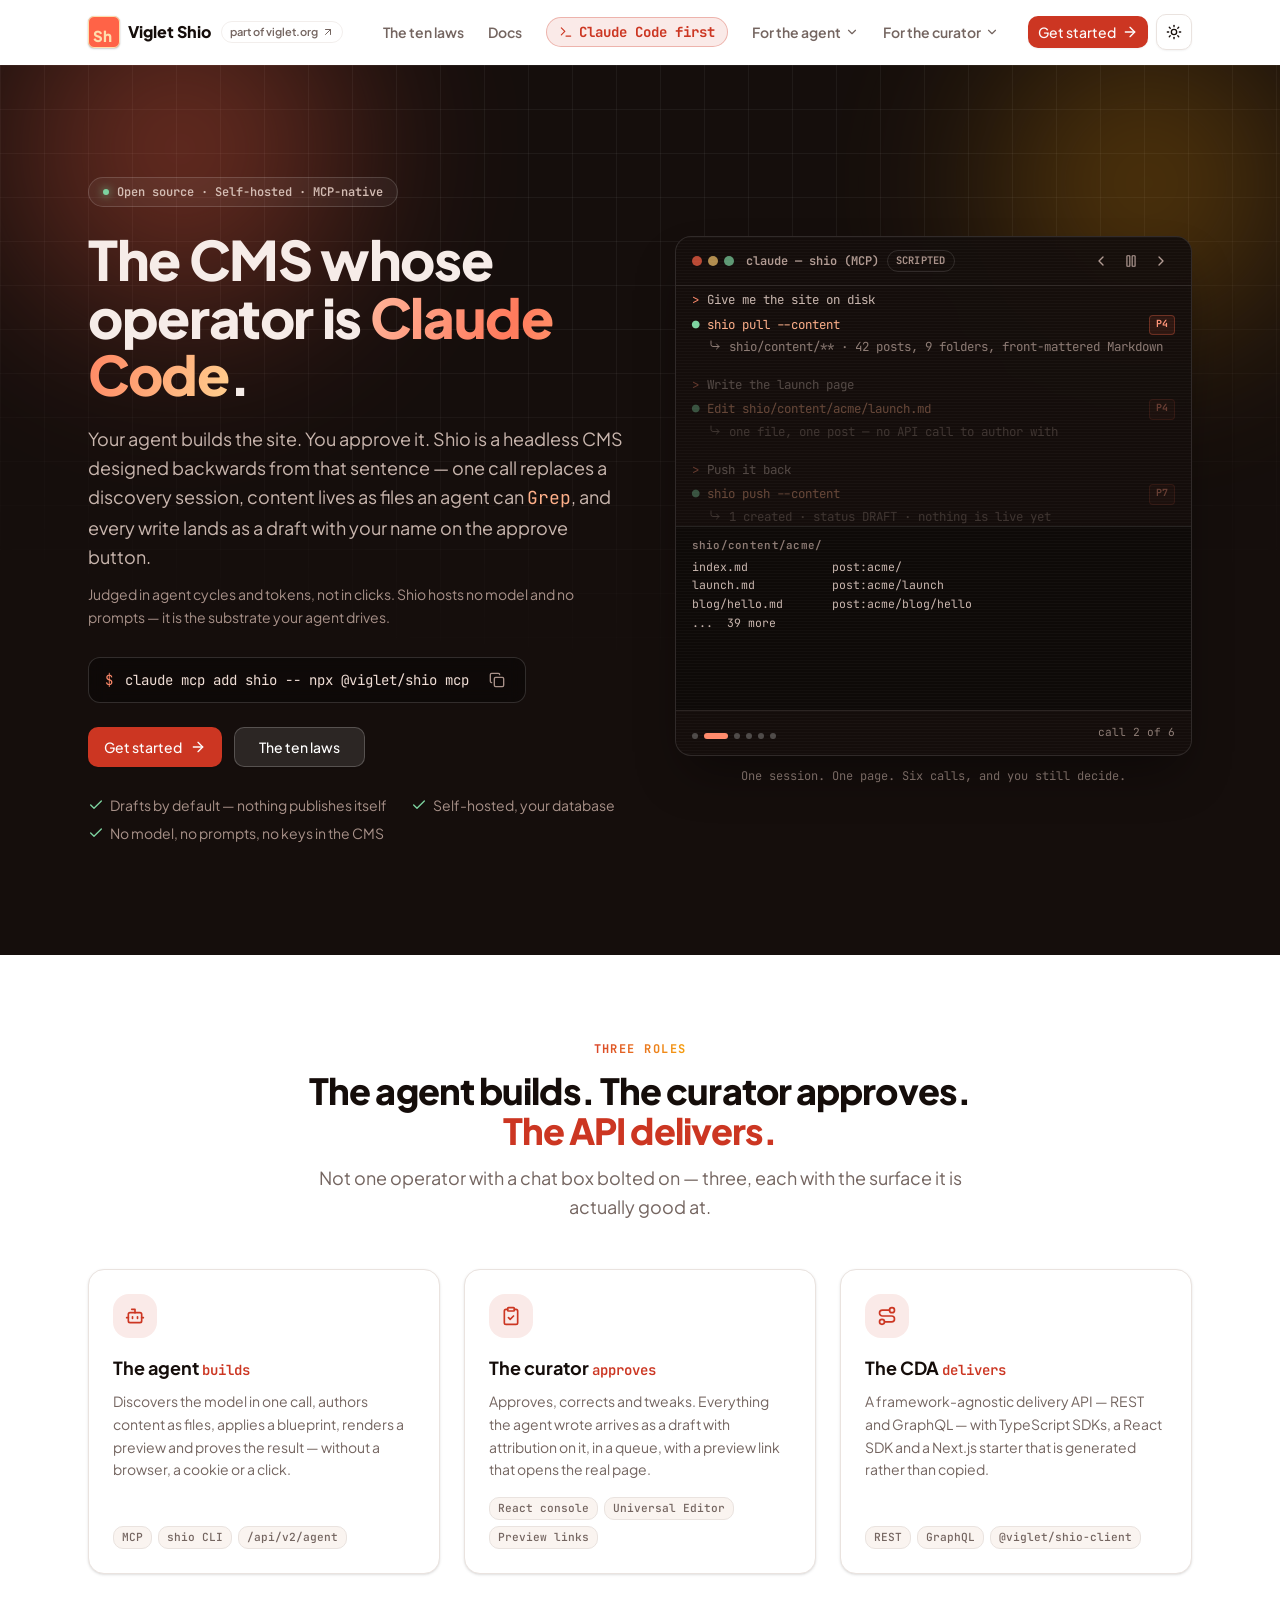
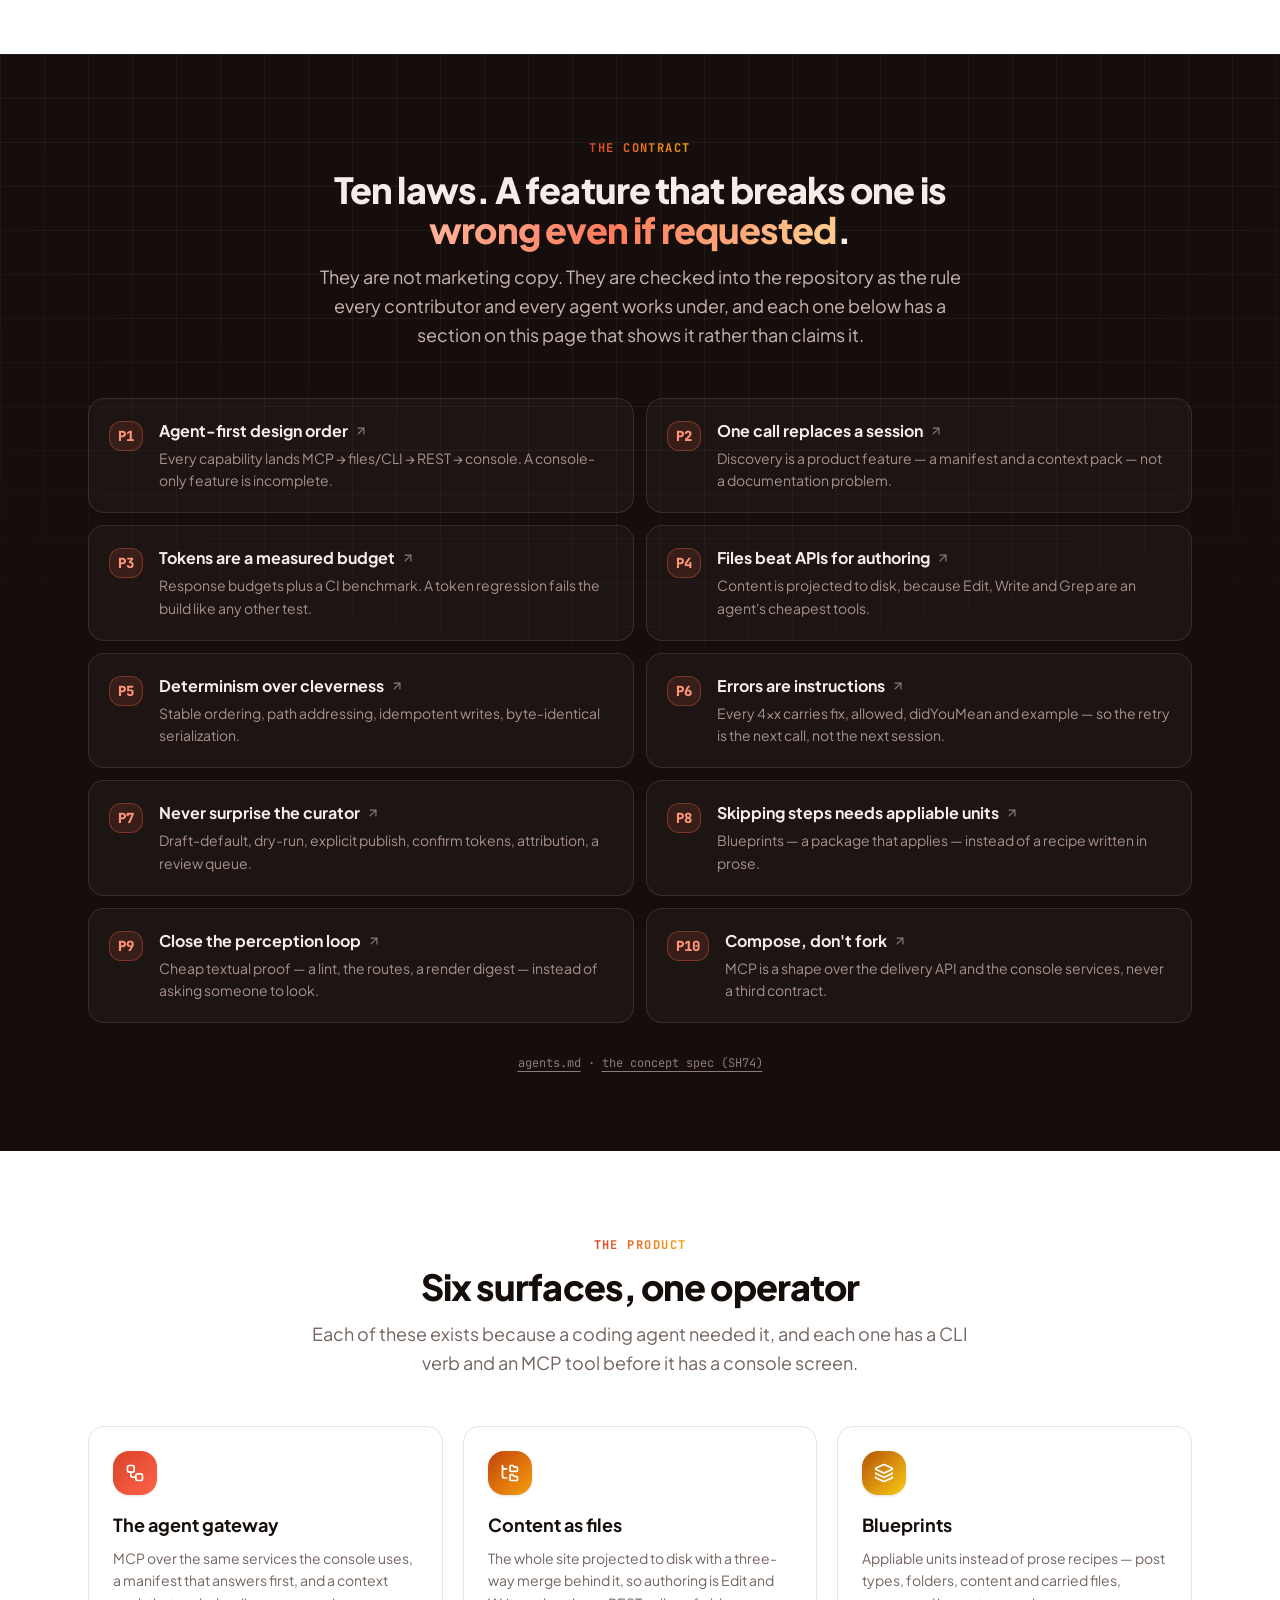
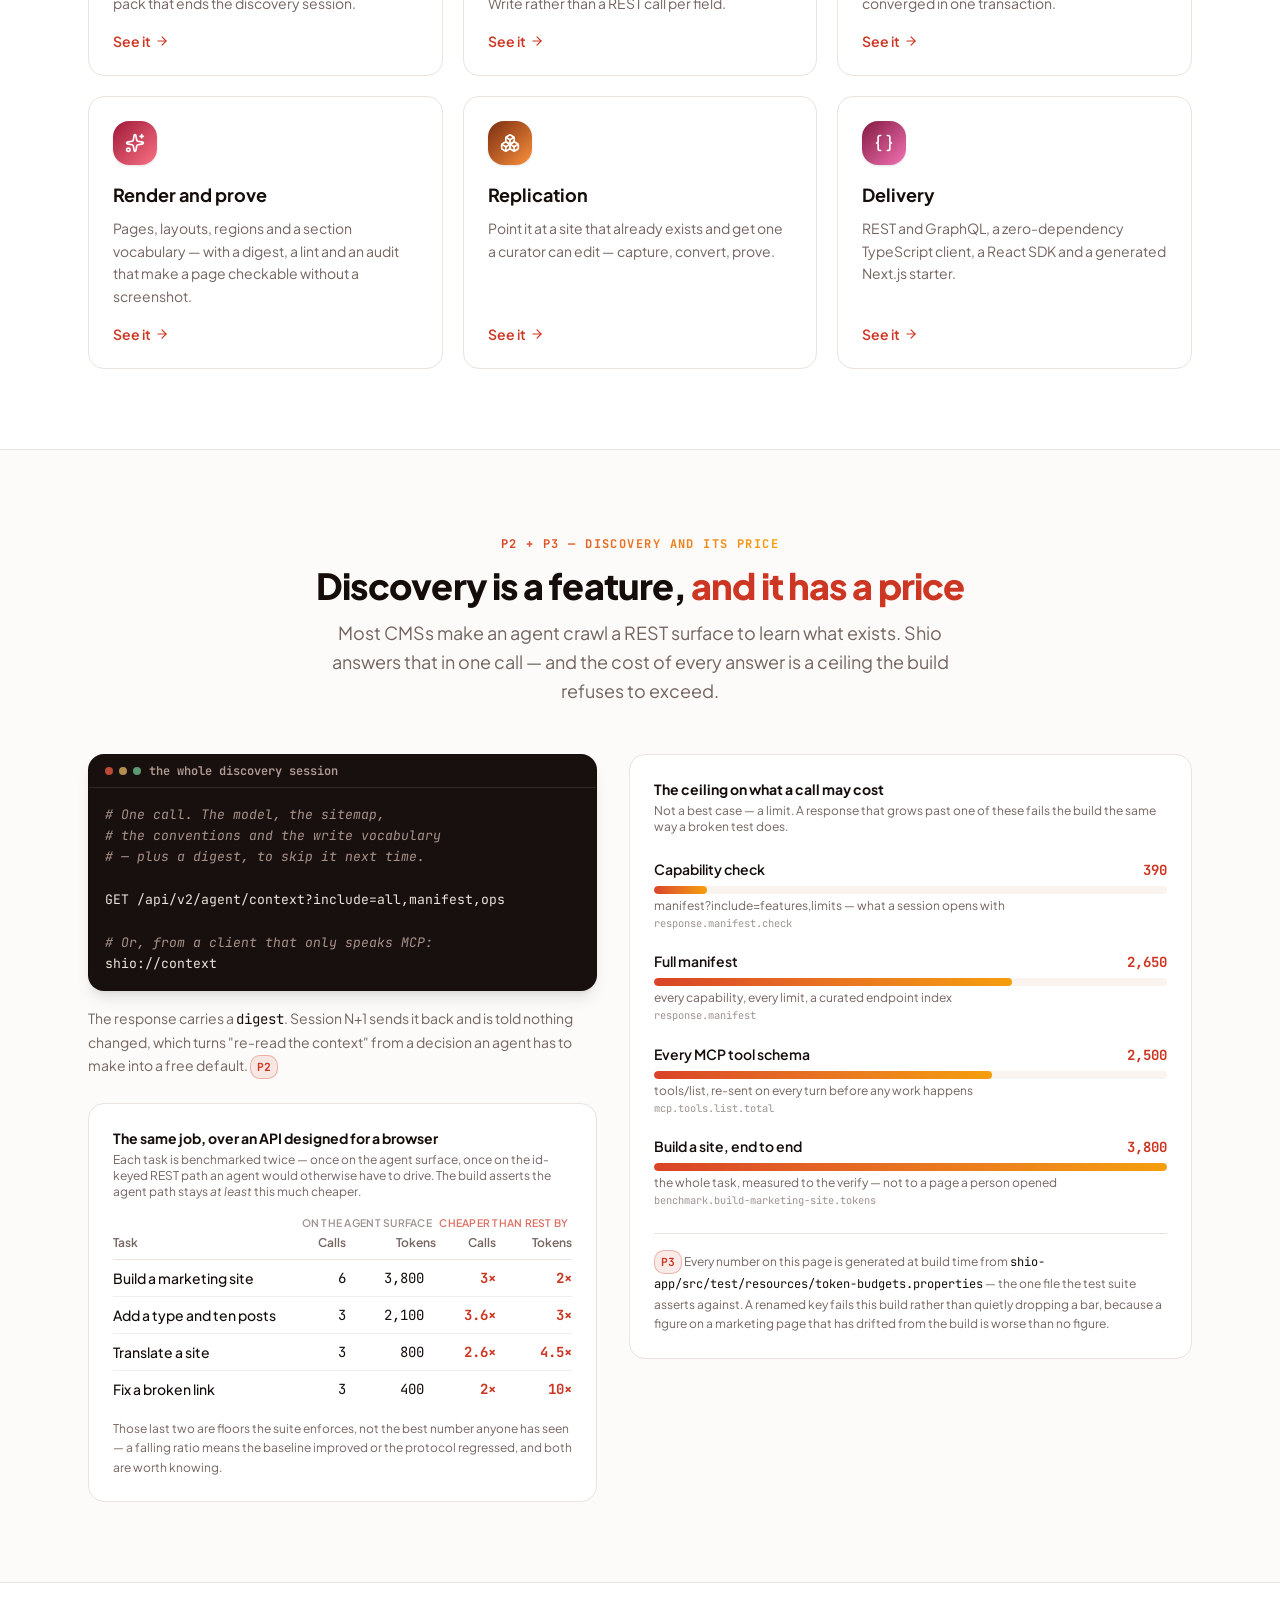
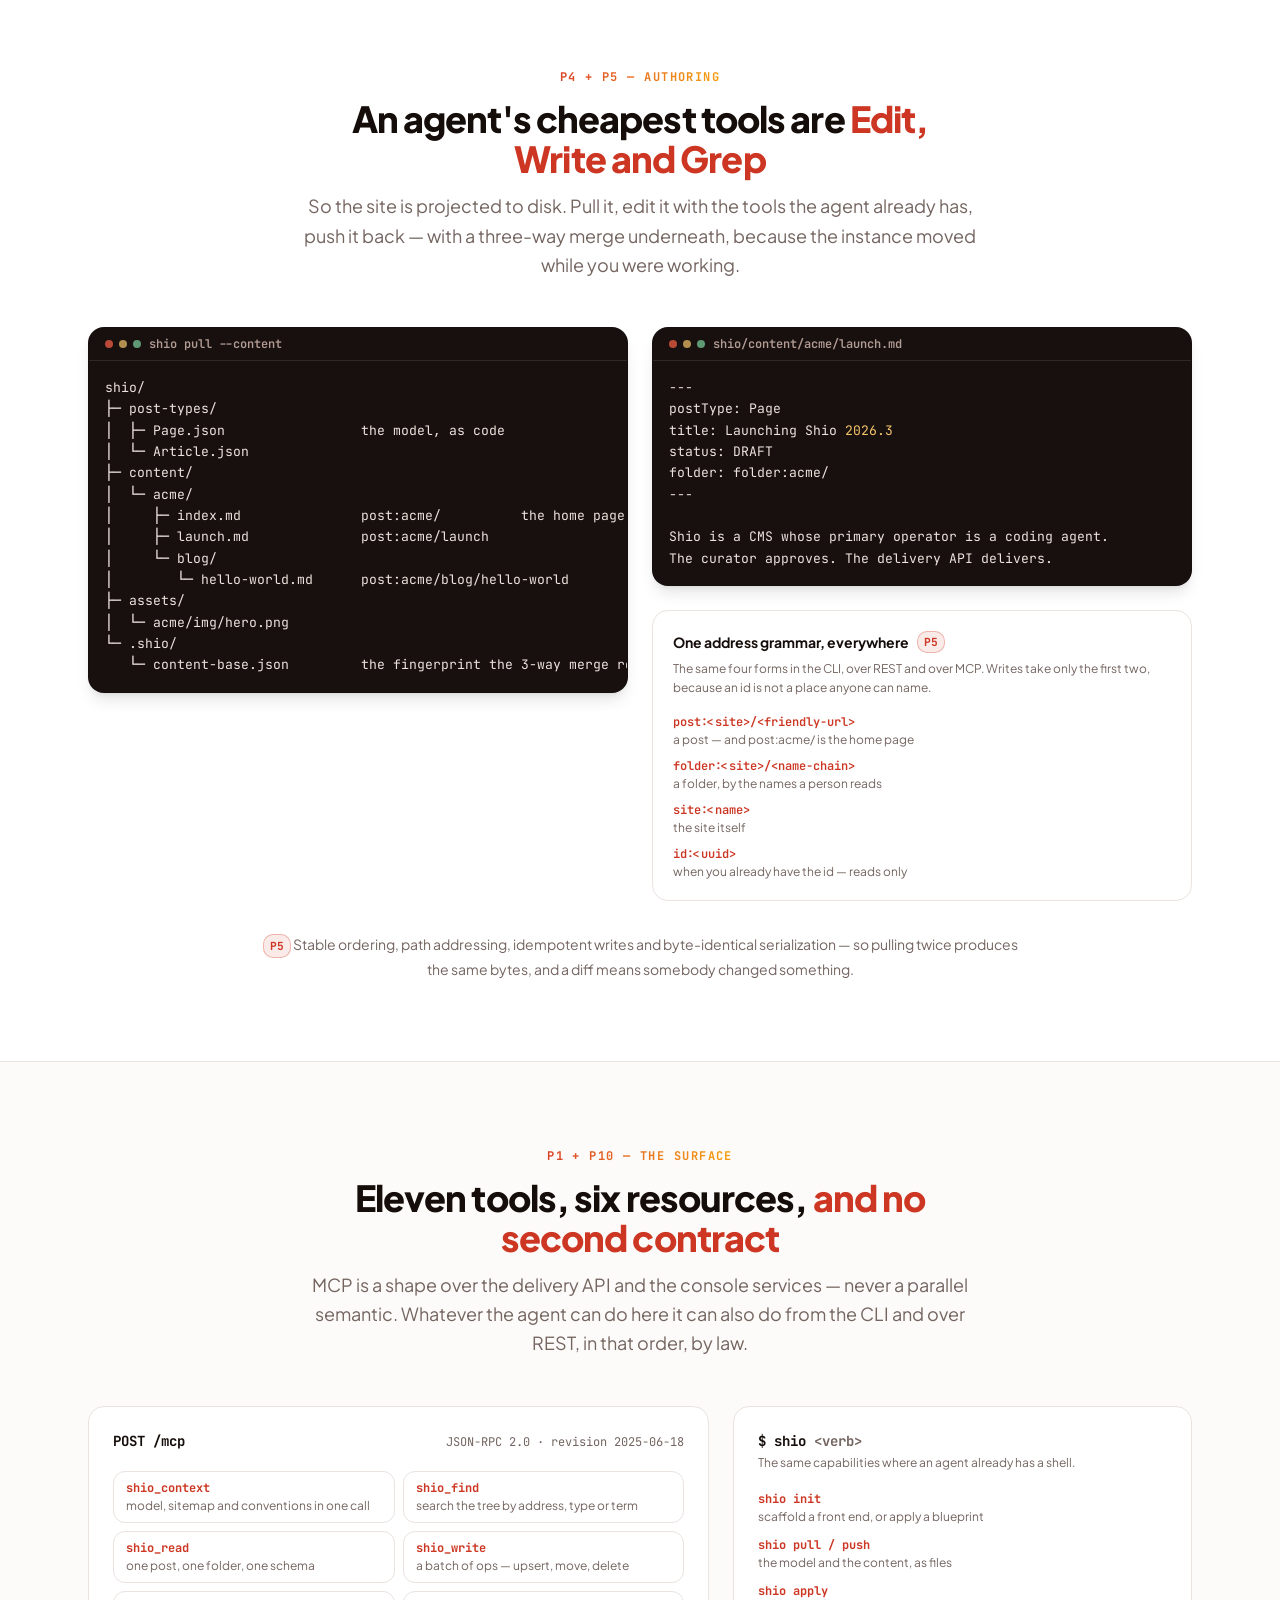
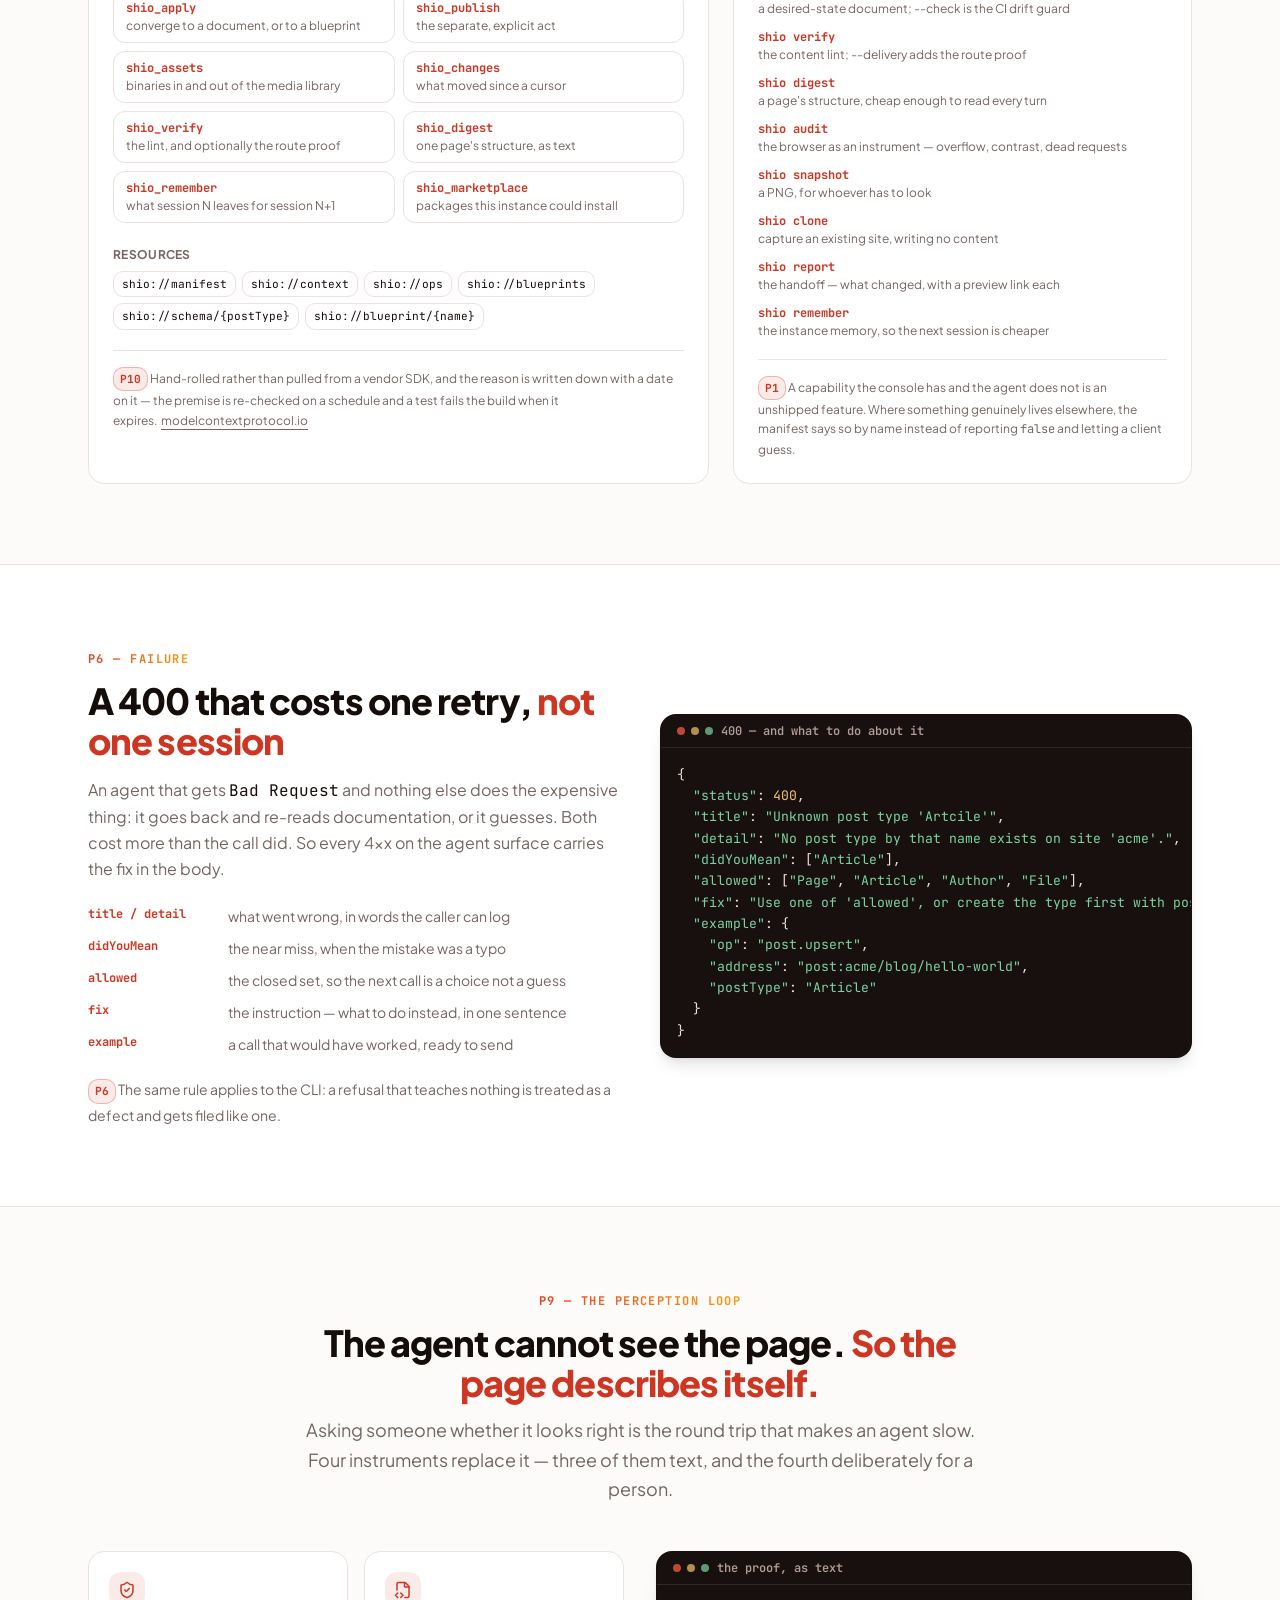
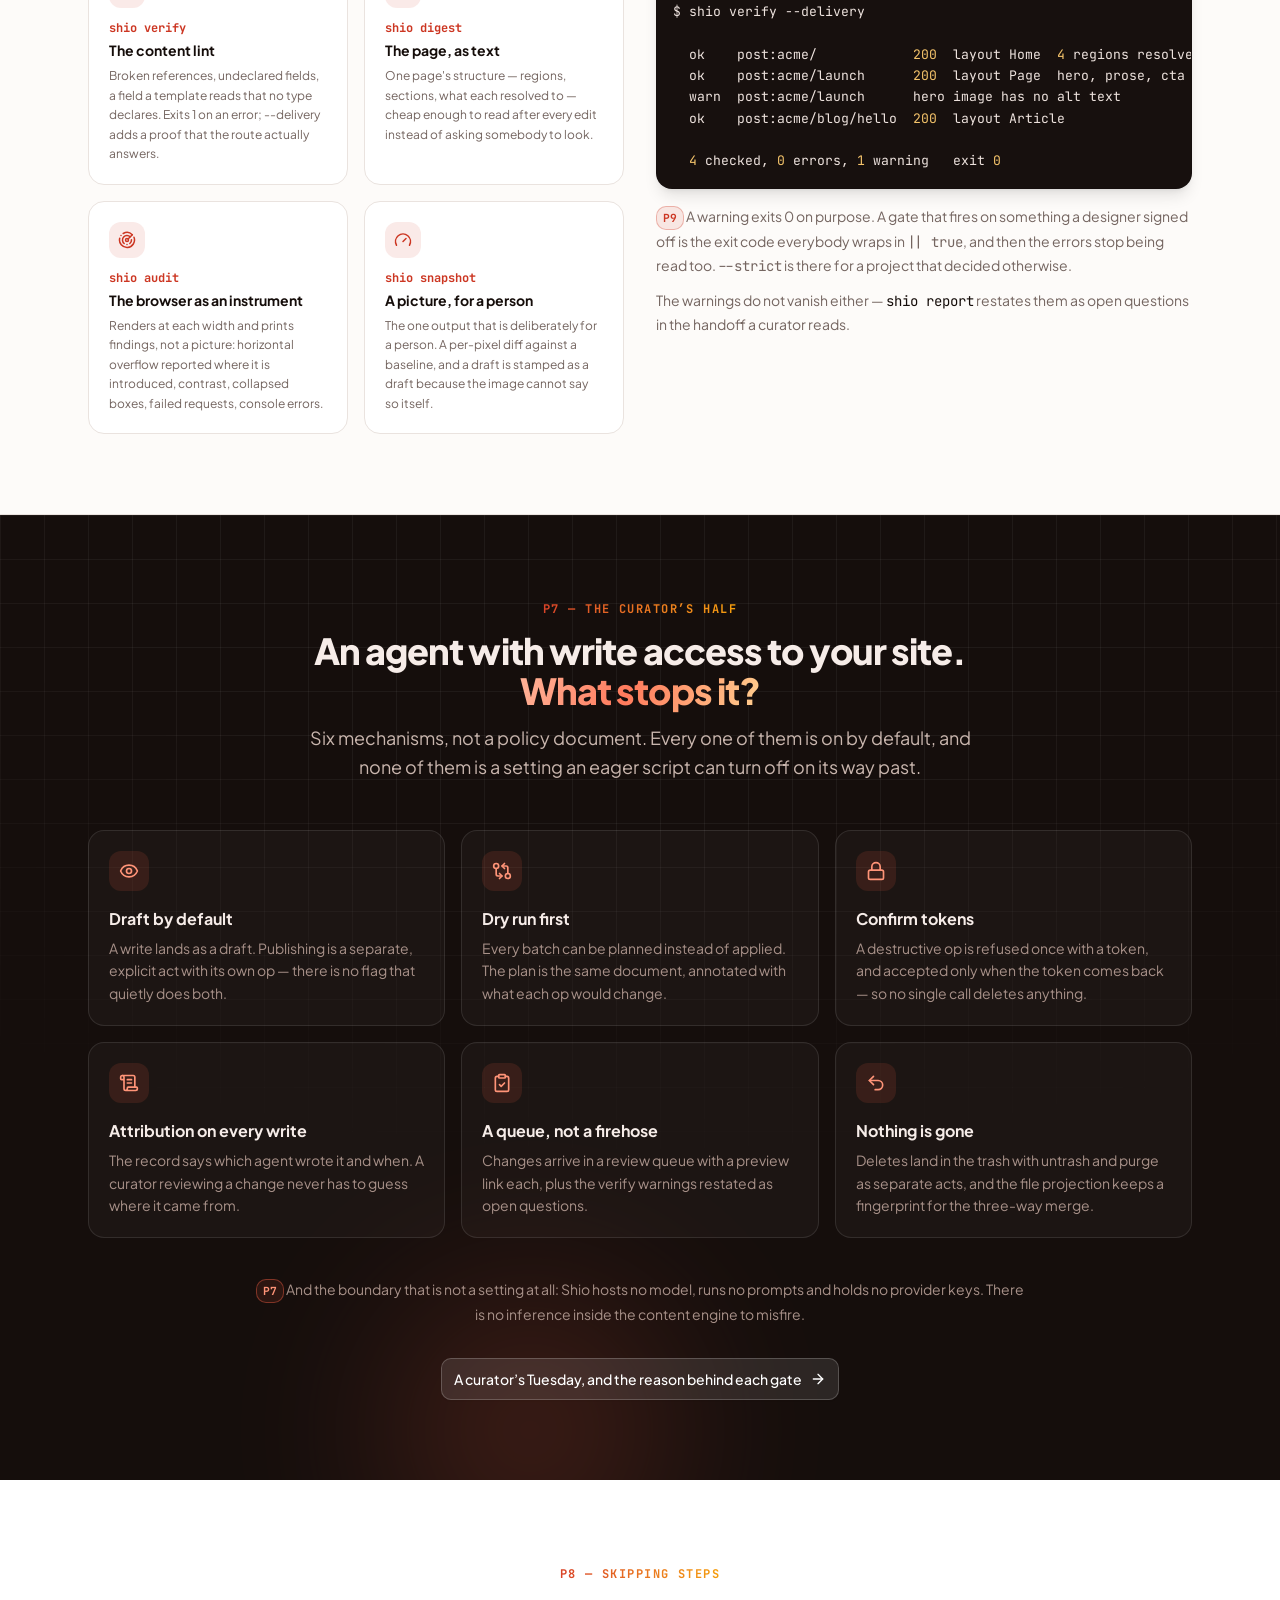
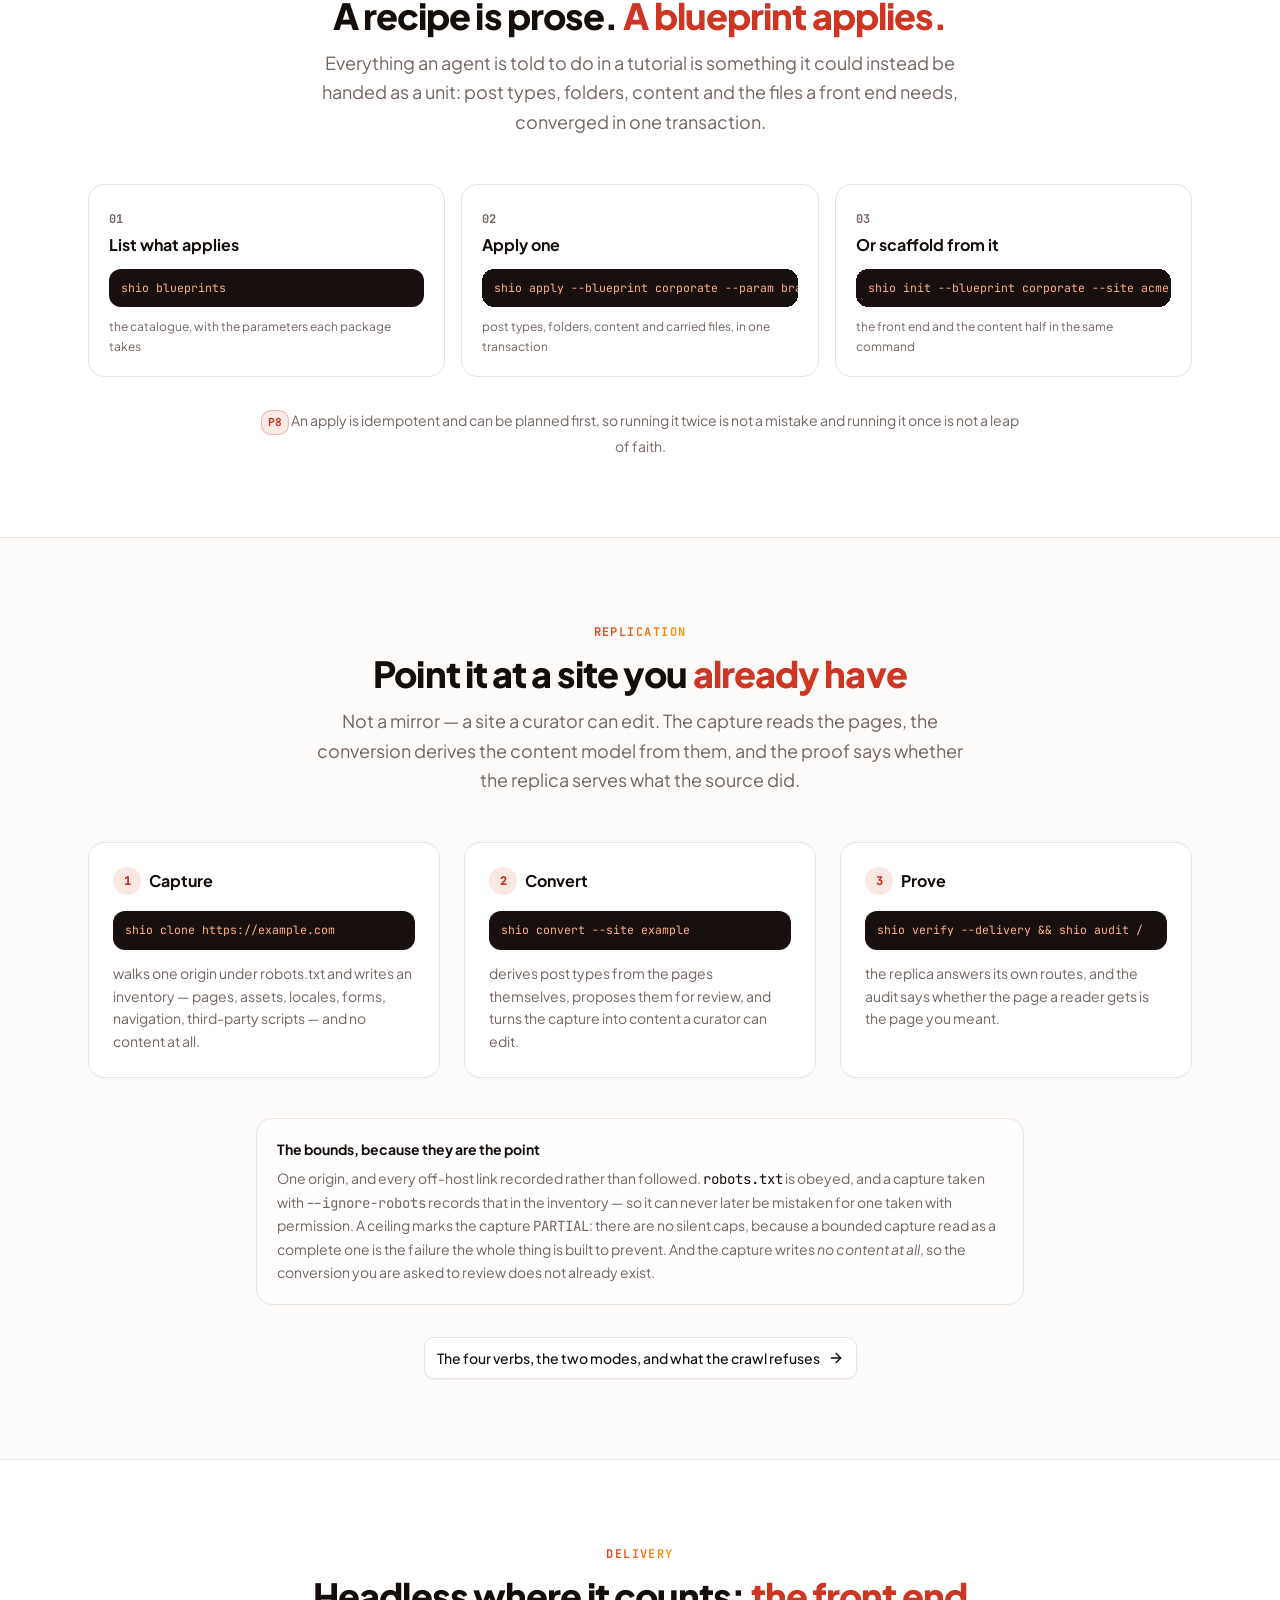
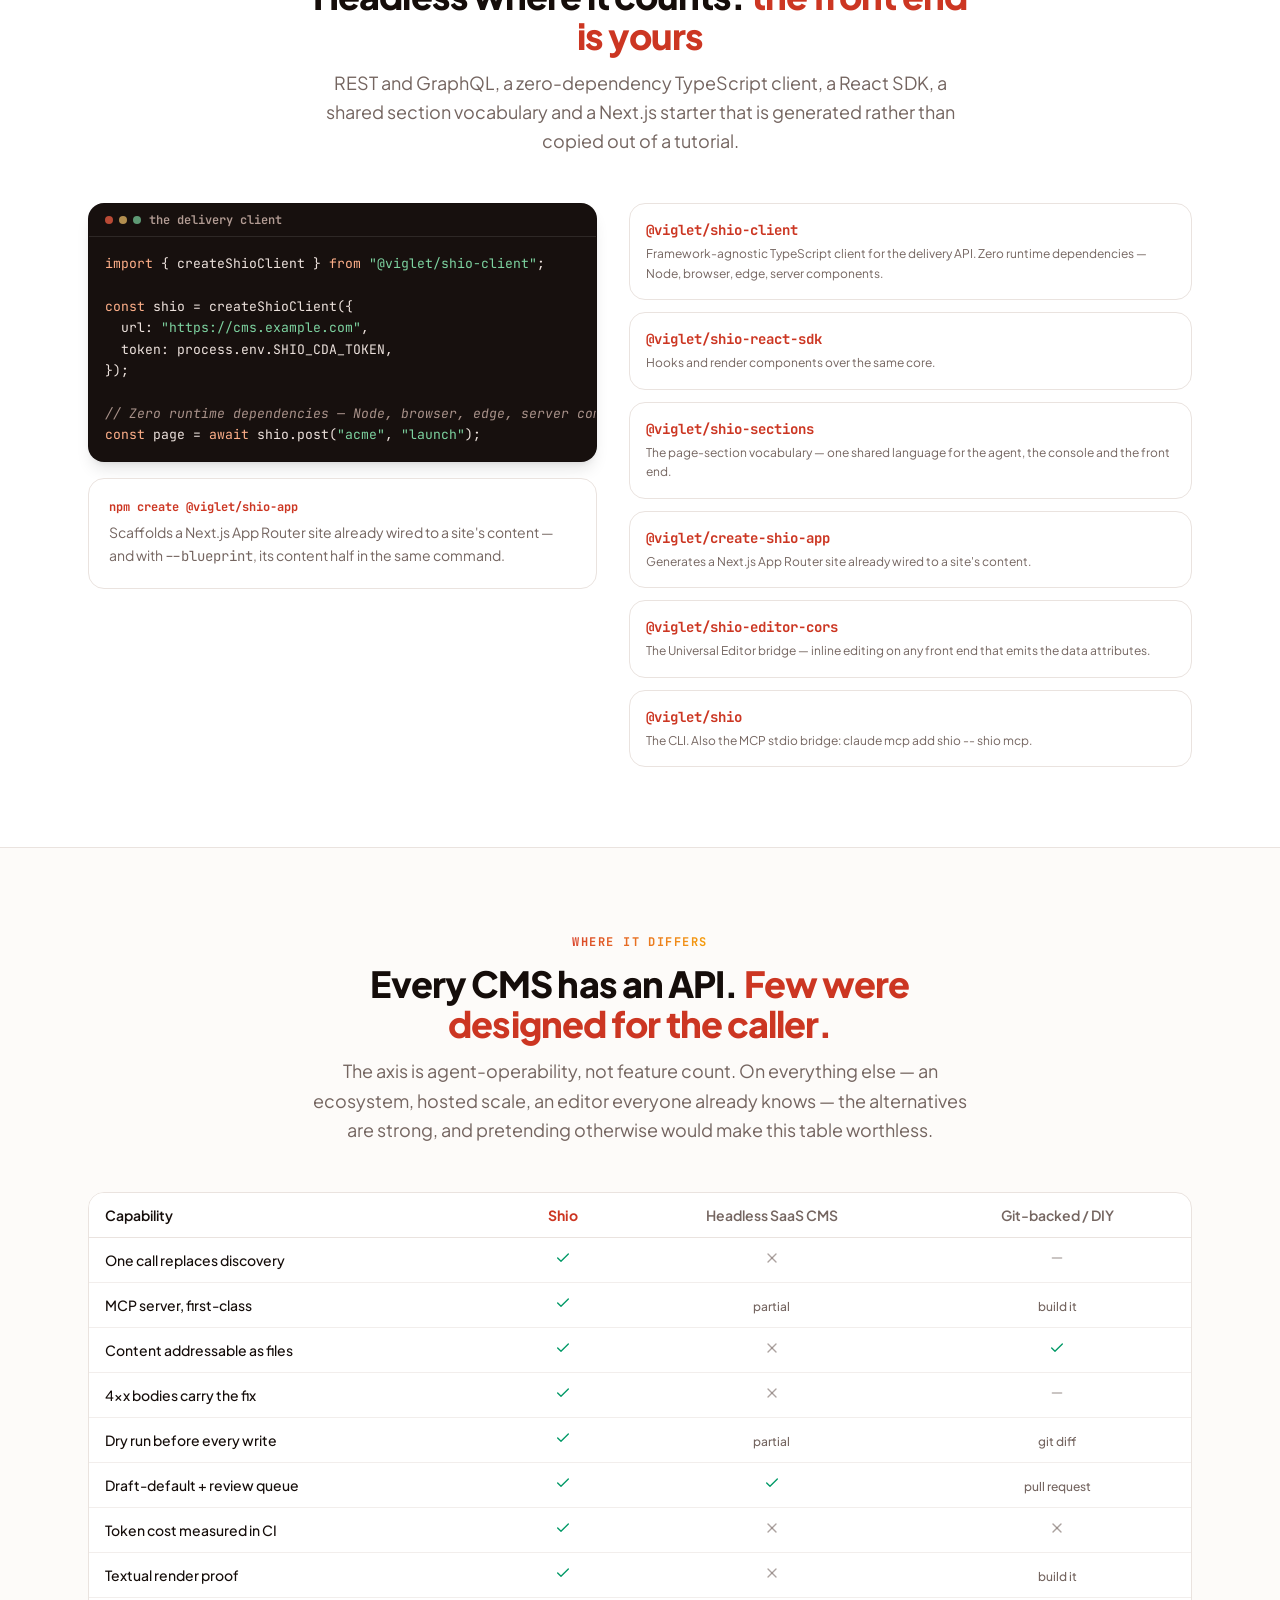
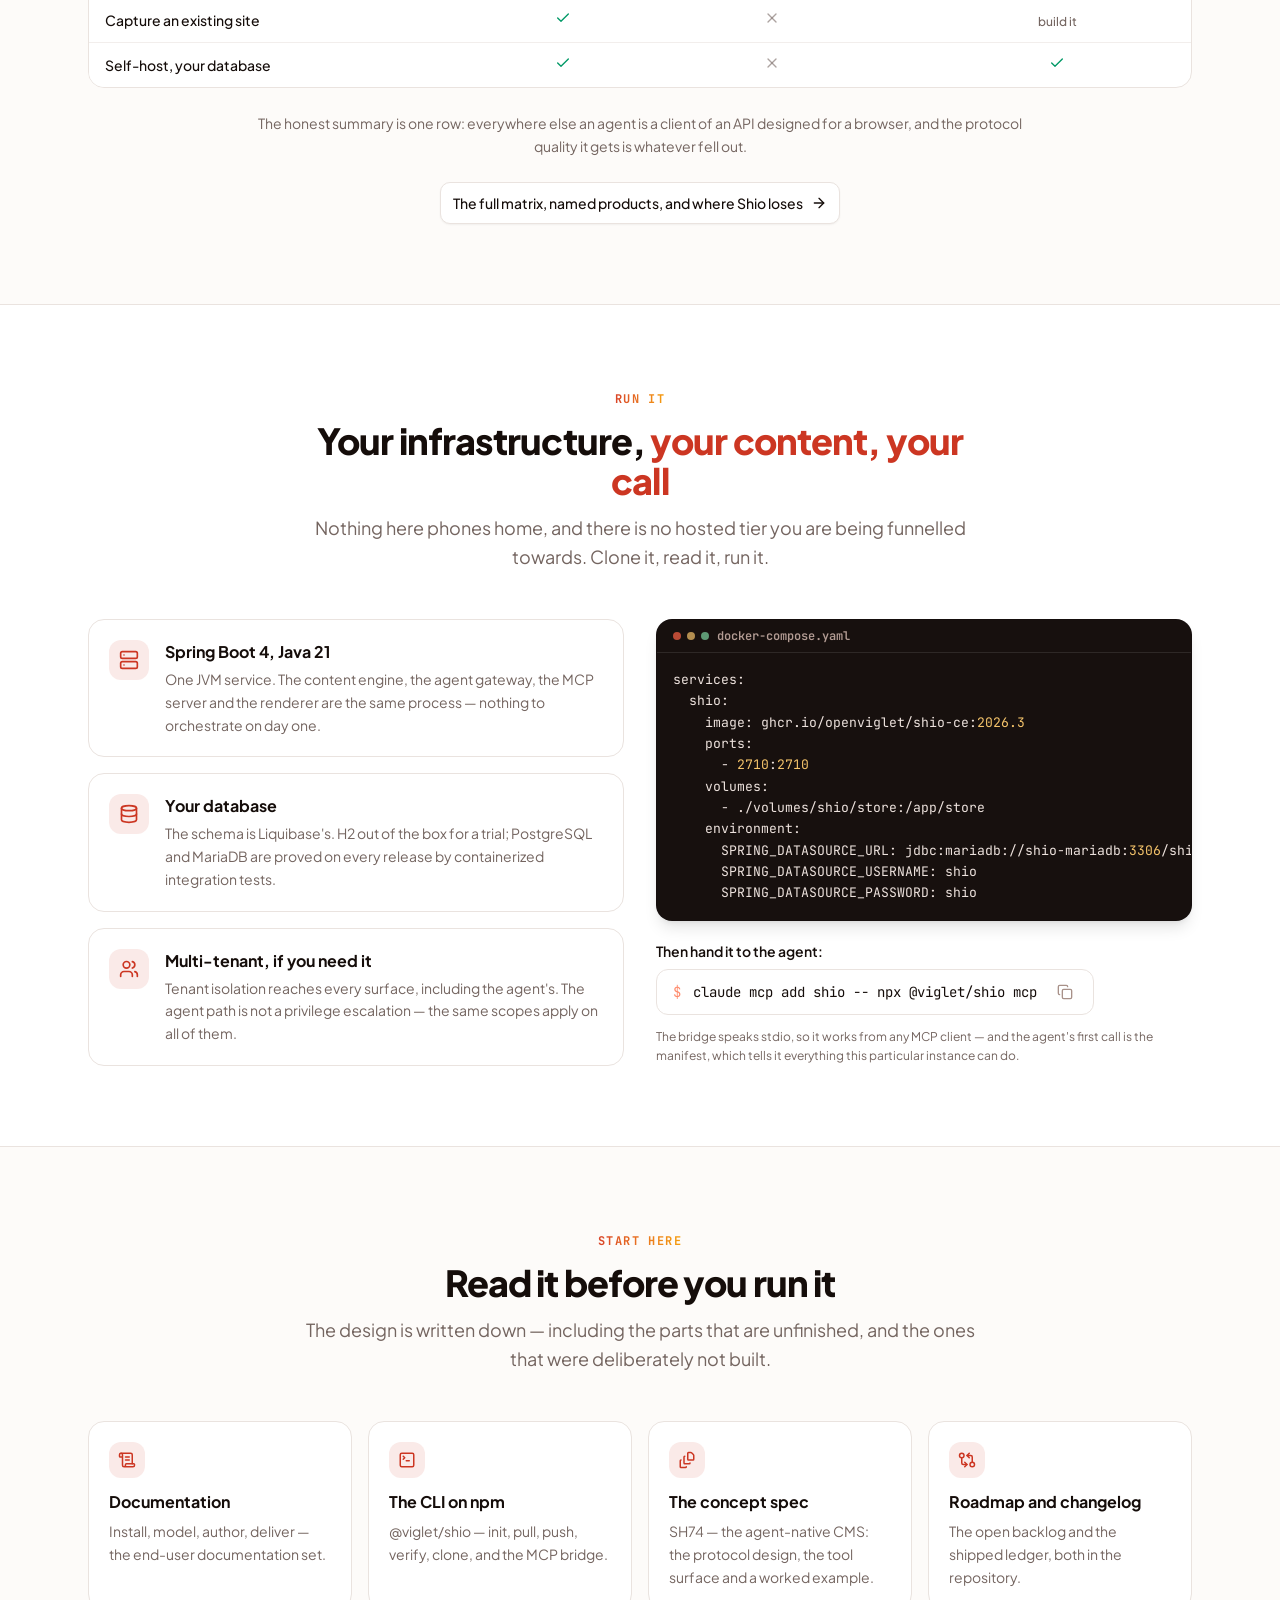
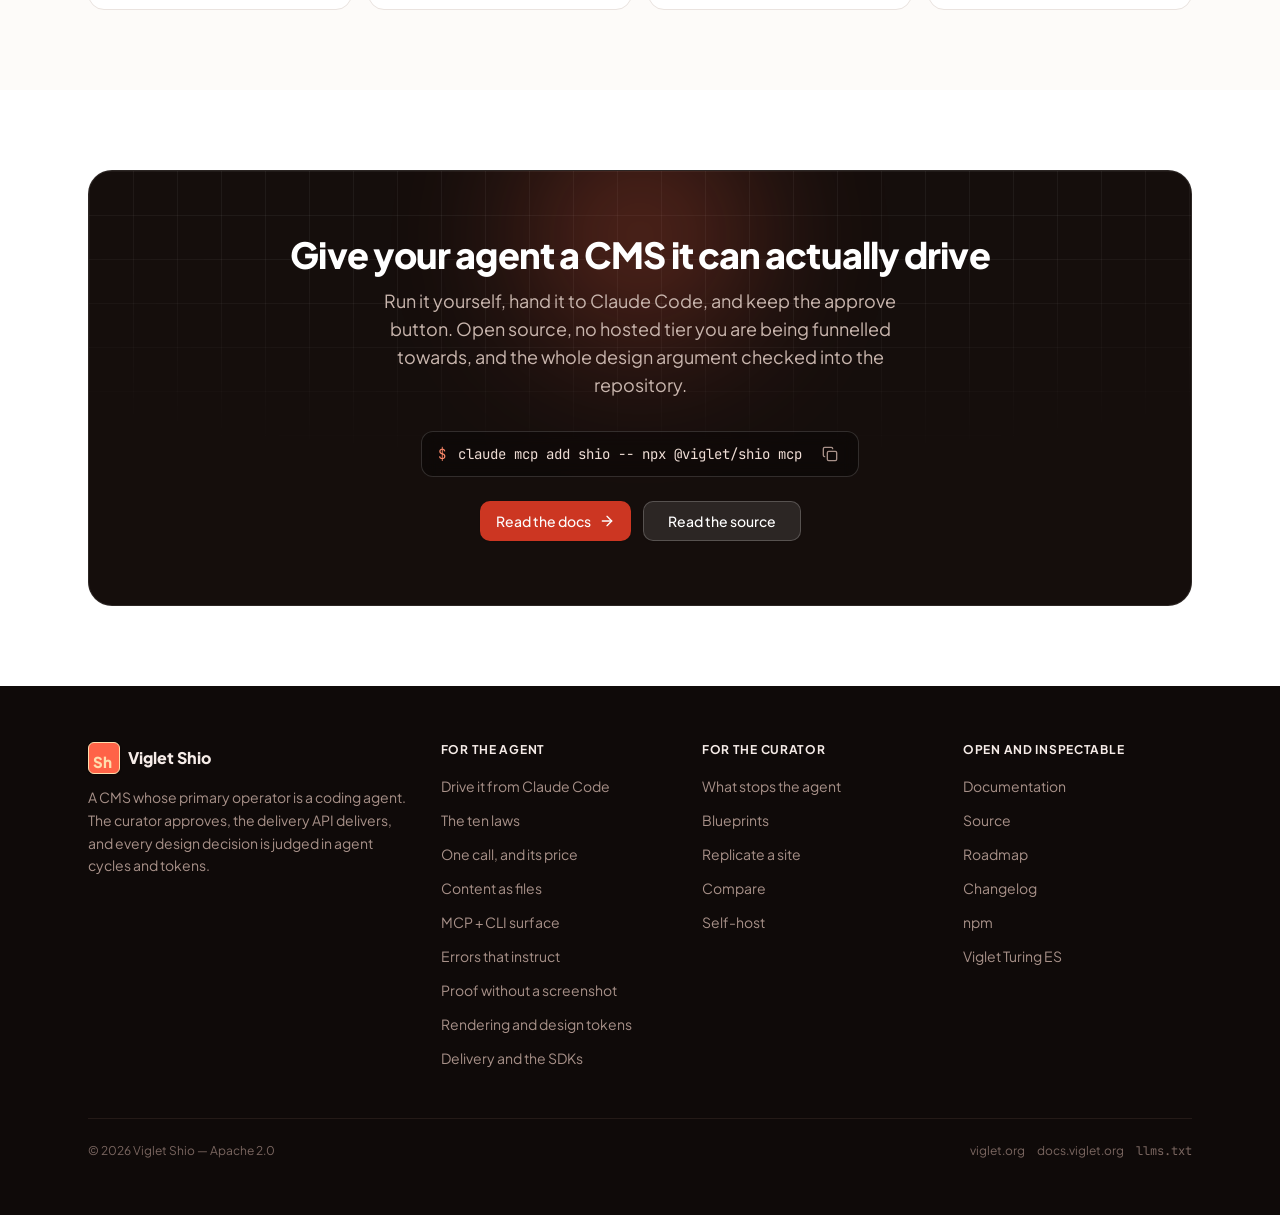
==== commit 879acac7: "deploy: openviglet/shio@e21058574f49b0d4fcead423e8cd7f6b9e85f7cc" ====
--- a/index.html
+++ b/index.html
@@ -4,7 +4,7 @@
     <meta charset="UTF-8" />
     <meta name="viewport" content="width=device-width, initial-scale=1.0" />
     <title>Viglet Shio — the CMS whose operator is Claude Code</title>
-    <meta name="description" content="An open-source, self-hosted headless CMS designed for a coding agent: MCP-native, one call replaces a discovery session, content lives as files, every 4xx carries the fix, and every write lands as a draft a human approves." />
+    <meta name="description" content="An open-source, self-hosted headless CMS designed for a coding agent: MCP-native, one call replaces a discovery session, content lives as files, every 4xx carries the fix, and every write lands as a draft a curator approves." />
     <meta name="theme-color" content="#FF6347" />
     <meta property="og:title" content="Viglet Shio — the CMS whose operator is Claude Code" />
     <meta property="og:description" content="Your agent builds the site. You approve it. Open source, self-hosted, MCP-native." />
@@ -38,18 +38,18 @@
       href="https://fonts.googleapis.com/css2?family=Plus+Jakarta+Sans:ital,wght@0,400;0,500;0,600;0,700;0,800;1,400&family=JetBrains+Mono:wght@400;500;700&display=swap"
       rel="stylesheet"
     />
-    <script type="module" crossorigin src="/assets/index-D_Le6Nmy.js"></script>
-    <link rel="stylesheet" crossorigin href="/assets/index-Bd5_ZRtK.css">
+    <script type="module" crossorigin src="/assets/index-CaG3xHyi.js"></script>
+    <link rel="stylesheet" crossorigin href="/assets/index-Cm-zzrWt.css">
   </head>
   <body>
-    <div id="root"><div class="flex min-h-screen flex-col"><header class="sticky top-0 z-50 backdrop-blur-md transition-colors border-b border-transparent bg-background/60"><div class="mx-auto w-full max-w-6xl px-6 flex h-16 items-center gap-4"><div class="flex shrink-0 items-center gap-2.5"><a href="/" class="text-base" aria-label="Viglet Shio — home"><span class="items-center gap-2 font-extrabold hidden sm:inline-flex"><div aria-label="Sh" style="display:inline-flex;align-items:center;justify-content:flex-start;width:32px;height:32px;flex-shrink:0;background-color:#FF6347;color:#FFDEAD;padding-left:4px;border-radius:6px;border-width:1px;border-style:solid;border-color:#FFDEAD;box-shadow:0 0px 1px rgba(0,0,0,0.22), 0 1px 2px rgba(0,0,0,0.19);box-sizing:border-box;overflow:hidden;user-select:none"><span style="font-size:15px;font-weight:900;line-height:1;margin-top:8px">Sh</span></div><span>Viglet Shio</span></span><span class="inline-flex items-center gap-2 font-extrabold sm:hidden"><div aria-label="Sh" style="display:inline-flex;align-items:center;justify-content:flex-start;width:32px;height:32px;flex-shrink:0;background-color:#FF6347;color:#FFDEAD;padding-left:4px;border-radius:6px;border-width:1px;border-style:solid;border-color:#FFDEAD;box-shadow:0 0px 1px rgba(0,0,0,0.22), 0 1px 2px rgba(0,0,0,0.19);box-sizing:border-box;overflow:hidden;user-select:none"><span style="font-size:15px;font-weight:900;line-height:1;margin-top:8px">Sh</span></div></span></a><a href="https://www.viglet.org" class="hidden items-center gap-1 rounded-full border border-border/60 px-2 py-0.5 text-[11px] font-semibold whitespace-nowrap text-muted-foreground transition-colors hover:border-border hover:text-foreground sm:inline-flex">part of viglet.org<svg xmlns="http://www.w3.org/2000/svg" width="24" height="24" viewBox="0 0 24 24" fill="none" stroke="currentColor" stroke-width="2" stroke-linecap="round" stroke-linejoin="round" class="lucide lucide-arrow-up-right size-3" aria-hidden="true"><path d="M7 7h10v10"></path><path d="M7 17 17 7"></path></svg></a></div><nav class="ml-4 hidden items-center gap-5 lg:flex xl:ml-6 xl:gap-6"><a href="/#laws" class="text-sm font-semibold whitespace-nowrap text-muted-foreground transition-colors hover:text-foreground">The ten laws</a><a href="https://docs.viglet.org/shio/" class="text-sm font-semibold whitespace-nowrap text-muted-foreground transition-colors hover:text-foreground">Docs</a><a href="/claude-code" class="inline-flex items-center gap-1.5 rounded-full border border-primary/30 bg-primary/10 px-3 py-1 font-mono text-sm font-bold whitespace-nowrap text-primary transition-colors hover:border-primary/50 hover:bg-primary/15"><svg xmlns="http://www.w3.org/2000/svg" width="24" height="24" viewBox="0 0 24 24" fill="none" stroke="currentColor" stroke-width="2" stroke-linecap="round" stroke-linejoin="round" class="lucide lucide-terminal size-3.5" aria-hidden="true"><path d="M12 19h8"></path><path d="m4 17 6-6-6-6"></path></svg>Claude Code first</a><button type="button" id="radix-_R_f5_" aria-haspopup="menu" aria-expanded="false" data-state="closed" class="group flex items-center gap-1 text-sm font-semibold whitespace-nowrap text-muted-foreground outline-hidden transition-colors hover:text-foreground data-[state=open]:text-foreground">For the agent<svg xmlns="http://www.w3.org/2000/svg" width="24" height="24" viewBox="0 0 24 24" fill="none" stroke="currentColor" stroke-width="2" stroke-linecap="round" stroke-linejoin="round" class="lucide lucide-chevron-down size-3.5 transition-transform group-data-[state=open]:rotate-180" aria-hidden="true"><path d="m6 9 6 6 6-6"></path></svg></button><button type="button" id="radix-_R_n5_" aria-haspopup="menu" aria-expanded="false" data-state="closed" class="group flex items-center gap-1 text-sm font-semibold whitespace-nowrap text-muted-foreground outline-hidden transition-colors hover:text-foreground data-[state=open]:text-foreground">For the human<svg xmlns="http://www.w3.org/2000/svg" width="24" height="24" viewBox="0 0 24 24" fill="none" stroke="currentColor" stroke-width="2" stroke-linecap="round" stroke-linejoin="round" class="lucide lucide-chevron-down size-3.5 transition-transform group-data-[state=open]:rotate-180" aria-hidden="true"><path d="m6 9 6 6 6-6"></path></svg></button></nav><div class="ml-auto flex items-center gap-2"><a href="https://docs.viglet.org/shio/" data-slot="button" class="inline-flex items-center justify-center whitespace-nowrap text-sm font-medium transition-all disabled:pointer-events-none disabled:opacity-50 [&amp;_svg]:pointer-events-none [&amp;_svg:not([class*=&#x27;size-&#x27;])]:size-4 shrink-0 [&amp;_svg]:shrink-0 outline-none focus-visible:border-ring focus-visible:ring-ring/50 focus-visible:ring-[3px] aria-invalid:ring-destructive/20 dark:aria-invalid:ring-destructive/40 aria-invalid:border-destructive bg-primary text-primary-foreground shadow-xs hover:bg-primary/90 h-8 rounded-md gap-1.5 px-3 has-[&gt;svg]:px-2.5">Get started<svg xmlns="http://www.w3.org/2000/svg" width="24" height="24" viewBox="0 0 24 24" fill="none" stroke="currentColor" stroke-width="2" stroke-linecap="round" stroke-linejoin="round" class="lucide lucide-arrow-right size-4" aria-hidden="true"><path d="M5 12h14"></path><path d="m12 5 7 7-7 7"></path></svg></a><button data-slot="button" class="inline-flex items-center justify-center gap-2 whitespace-nowrap rounded-md text-sm font-medium transition-all disabled:pointer-events-none disabled:opacity-50 [&amp;_svg]:pointer-events-none [&amp;_svg:not([class*=&#x27;size-&#x27;])]:size-4 shrink-0 [&amp;_svg]:shrink-0 outline-none focus-visible:border-ring focus-visible:ring-ring/50 focus-visible:ring-[3px] aria-invalid:ring-destructive/20 dark:aria-invalid:ring-destructive/40 aria-invalid:border-destructive border bg-background shadow-xs hover:bg-accent hover:text-accent-foreground dark:bg-input/30 dark:border-input dark:hover:bg-input/50 size-9" type="button" id="radix-_R_5l_" aria-haspopup="menu" aria-expanded="false" data-state="closed"><svg xmlns="http://www.w3.org/2000/svg" width="24" height="24" viewBox="0 0 24 24" fill="none" stroke="currentColor" stroke-width="2" stroke-linecap="round" stroke-linejoin="round" class="lucide lucide-sun h-[1.2rem] w-[1.2rem] scale-100 rotate-0 transition-all dark:scale-0 dark:-rotate-90" aria-hidden="true"><circle cx="12" cy="12" r="4"></circle><path d="M12 2v2"></path><path d="M12 20v2"></path><path d="m4.93 4.93 1.41 1.41"></path><path d="m17.66 17.66 1.41 1.41"></path><path d="M2 12h2"></path><path d="M20 12h2"></path><path d="m6.34 17.66-1.41 1.41"></path><path d="m19.07 4.93-1.41 1.41"></path></svg><svg xmlns="http://www.w3.org/2000/svg" width="24" height="24" viewBox="0 0 24 24" fill="none" stroke="currentColor" stroke-width="2" stroke-linecap="round" stroke-linejoin="round" class="lucide lucide-moon absolute h-[1.2rem] w-[1.2rem] scale-0 rotate-90 transition-all dark:scale-100 dark:rotate-0" aria-hidden="true"><path d="M20.985 12.486a9 9 0 1 1-9.473-9.472c.405-.022.617.46.402.803a6 6 0 0 0 8.268 8.268c.344-.215.825-.004.803.401"></path></svg><span class="sr-only">Toggle theme</span></button><button type="button" aria-label="Open menu" aria-expanded="false" class="flex size-9 items-center justify-center rounded-lg text-muted-foreground transition-colors hover:bg-muted hover:text-foreground lg:hidden"><svg xmlns="http://www.w3.org/2000/svg" width="24" height="24" viewBox="0 0 24 24" fill="none" stroke="currentColor" stroke-width="2" stroke-linecap="round" stroke-linejoin="round" class="lucide lucide-menu size-5" aria-hidden="true"><path d="M4 5h16"></path><path d="M4 12h16"></path><path d="M4 19h16"></path></svg></button></div></div></header><main class="flex-1"><section id="top" class="relative isolate overflow-hidden bg-[#150e0c] text-[#f6ece8]"><div class="grid-bg pointer-events-none absolute inset-0 -z-10"></div><div class="animate-orb-a pointer-events-none absolute -top-44 -left-20 -z-10 h-[520px] w-[520px] rounded-full bg-[radial-gradient(circle,#ff6347,transparent_70%)] opacity-45 blur-[70px]"></div><div class="animate-orb-b pointer-events-none absolute -top-28 -right-24 -z-10 h-[460px] w-[460px] rounded-full bg-[radial-gradient(circle,#f59e0b,transparent_70%)] opacity-35 blur-[70px]"></div><div class="mx-auto w-full max-w-6xl px-6 grid grid-cols-1 items-center gap-12 py-20 lg:grid-cols-[1.02fr_0.98fr] lg:py-28"><div class="min-w-0"><span class="mb-6 inline-flex items-center gap-2 rounded-full border border-white/15 bg-white/5 px-3.5 py-1.5 font-mono text-xs font-semibold text-[#d3bcb3]"><span class="size-1.5 rounded-full bg-[#7dd3a0] shadow-[0_0_8px] shadow-[#7dd3a0]"></span>Open source · Self-hosted · MCP-native</span><h1 class="text-4xl font-extrabold leading-[1.06] tracking-tight sm:text-5xl lg:text-[3.4rem]">The CMS whose operator is<!-- --> <span class="text-gradient">Claude Code</span>.</h1><p class="mt-5 max-w-xl text-lg leading-relaxed text-[#c9b6ae]">Your agent builds the site. You approve it. Shio is a headless CMS designed backwards from that sentence — one call replaces a discovery session, content lives as files an agent can <code class="font-mono text-[#ffb08a]">Grep</code>, and every write lands as a draft with your name on the approve button.</p><p class="mt-3 max-w-xl text-sm leading-relaxed text-[#a89189]">Judged in agent cycles and tokens, not in clicks. Shio hosts no model and no prompts — it is the substrate your agent drives.</p><div class="mt-7"><div class="inline-flex max-w-full items-center gap-3 rounded-lg border border-white/15 bg-black/30 px-4 py-2.5 font-mono text-sm text-[#f0ded6] backdrop-blur"><span class="shrink-0 select-none text-[#ff8a6b]">$</span><code class="min-w-0 overflow-x-auto whitespace-nowrap">claude mcp add shio -- npx @viglet/shio mcp</code><button type="button" aria-label="Copy command" class="ml-1 shrink-0 rounded-md p-1 text-[#a89189] transition-colors hover:bg-white/10 hover:text-white"><svg xmlns="http://www.w3.org/2000/svg" width="24" height="24" viewBox="0 0 24 24" fill="none" stroke="currentColor" stroke-width="2" stroke-linecap="round" stroke-linejoin="round" class="lucide lucide-copy size-4" aria-hidden="true"><rect width="14" height="14" x="8" y="8" rx="2" ry="2"></rect><path d="M4 16c-1.1 0-2-.9-2-2V4c0-1.1.9-2 2-2h10c1.1 0 2 .9 2 2"></path></svg></button></div></div><div class="mt-6 flex flex-wrap gap-3"><a href="https://docs.viglet.org/shio/" data-slot="button" class="inline-flex items-center justify-center gap-2 whitespace-nowrap text-sm font-medium transition-all disabled:pointer-events-none disabled:opacity-50 [&amp;_svg]:pointer-events-none [&amp;_svg:not([class*=&#x27;size-&#x27;])]:size-4 shrink-0 [&amp;_svg]:shrink-0 outline-none focus-visible:border-ring focus-visible:ring-ring/50 focus-visible:ring-[3px] aria-invalid:ring-destructive/20 dark:aria-invalid:ring-destructive/40 aria-invalid:border-destructive bg-primary text-primary-foreground shadow-xs hover:bg-primary/90 h-10 rounded-md px-6 has-[&gt;svg]:px-4">Get started <svg xmlns="http://www.w3.org/2000/svg" width="24" height="24" viewBox="0 0 24 24" fill="none" stroke="currentColor" stroke-width="2" stroke-linecap="round" stroke-linejoin="round" class="lucide lucide-arrow-right size-4" aria-hidden="true"><path d="M5 12h14"></path><path d="m12 5 7 7-7 7"></path></svg></a><a href="#laws" data-slot="button" class="inline-flex items-center justify-center gap-2 whitespace-nowrap text-sm font-medium transition-all disabled:pointer-events-none disabled:opacity-50 [&amp;_svg]:pointer-events-none [&amp;_svg:not([class*=&#x27;size-&#x27;])]:size-4 shrink-0 [&amp;_svg]:shrink-0 outline-none focus-visible:border-ring focus-visible:ring-ring/50 focus-visible:ring-[3px] aria-invalid:ring-destructive/20 dark:aria-invalid:ring-destructive/40 aria-invalid:border-destructive border shadow-xs dark:border-input dark:hover:bg-input/50 h-10 rounded-md px-6 has-[&gt;svg]:px-4 border-white/20 bg-white/10 text-white hover:bg-white/20 hover:text-white dark:bg-white/10">The ten laws</a></div><div class="mt-7 flex flex-wrap gap-x-6 gap-y-2 text-sm text-[#a89189]"><span class="inline-flex items-center gap-1.5"><svg xmlns="http://www.w3.org/2000/svg" width="24" height="24" viewBox="0 0 24 24" fill="none" stroke="currentColor" stroke-width="2" stroke-linecap="round" stroke-linejoin="round" class="lucide lucide-check size-4 text-[#7dd3a0]" aria-hidden="true"><path d="M20 6 9 17l-5-5"></path></svg>Drafts by default — nothing publishes itself</span><span class="inline-flex items-center gap-1.5"><svg xmlns="http://www.w3.org/2000/svg" width="24" height="24" viewBox="0 0 24 24" fill="none" stroke="currentColor" stroke-width="2" stroke-linecap="round" stroke-linejoin="round" class="lucide lucide-check size-4 text-[#7dd3a0]" aria-hidden="true"><path d="M20 6 9 17l-5-5"></path></svg>Self-hosted, your database</span><span class="inline-flex items-center gap-1.5"><svg xmlns="http://www.w3.org/2000/svg" width="24" height="24" viewBox="0 0 24 24" fill="none" stroke="currentColor" stroke-width="2" stroke-linecap="round" stroke-linejoin="round" class="lucide lucide-check size-4 text-[#7dd3a0]" aria-hidden="true"><path d="M20 6 9 17l-5-5"></path></svg>No model, no prompts, no keys in the CMS</span></div></div><div class="min-w-0"><div class="scanlines relative overflow-hidden rounded-2xl border border-white/12 bg-[#150e0c]/95 shadow-2xl shadow-black/40 backdrop-blur"><div class="flex flex-wrap items-center gap-2 border-b border-white/10 px-4 py-2.5"><span class="flex gap-1.5" aria-hidden="true"><span class="size-2.5 rounded-full bg-[#ff6347]/70"></span><span class="size-2.5 rounded-full bg-[#f5c46b]/70"></span><span class="size-2.5 rounded-full bg-[#7dd3a0]/70"></span></span><span class="ml-1 font-mono text-xs font-semibold text-[#b39c94]">claude — shio (MCP)</span><span class="rounded-full border border-white/12 px-2 py-0.5 font-mono text-[0.65rem] font-bold tracking-wide text-[#a89189] uppercase">scripted</span><div class="ml-auto flex items-center gap-0.5"><button type="button" aria-label="Previous call" title="Previous call" class="flex size-7 items-center justify-center rounded-md text-[#b39c94] transition-colors hover:bg-white/10 hover:text-white disabled:pointer-events-none disabled:opacity-30"><svg xmlns="http://www.w3.org/2000/svg" width="24" height="24" viewBox="0 0 24 24" fill="none" stroke="currentColor" stroke-width="2" stroke-linecap="round" stroke-linejoin="round" class="lucide lucide-chevron-left size-4" aria-hidden="true"><path d="m15 18-6-6 6-6"></path></svg></button><button type="button" aria-label="Replay the session" title="Replay the session" class="flex size-7 items-center justify-center rounded-md text-[#b39c94] transition-colors hover:bg-white/10 hover:text-white disabled:pointer-events-none disabled:opacity-30"><svg xmlns="http://www.w3.org/2000/svg" width="24" height="24" viewBox="0 0 24 24" fill="none" stroke="currentColor" stroke-width="2" stroke-linecap="round" stroke-linejoin="round" class="lucide lucide-rotate-ccw size-3.5" aria-hidden="true"><path d="M3 12a9 9 0 1 0 9-9 9.75 9.75 0 0 0-6.74 2.74L3 8"></path><path d="M3 3v5h5"></path></svg></button><button type="button" disabled="" aria-label="Next call" title="Next call" class="flex size-7 items-center justify-center rounded-md text-[#b39c94] transition-colors hover:bg-white/10 hover:text-white disabled:pointer-events-none disabled:opacity-30"><svg xmlns="http://www.w3.org/2000/svg" width="24" height="24" viewBox="0 0 24 24" fill="none" stroke="currentColor" stroke-width="2" stroke-linecap="round" stroke-linejoin="round" class="lucide lucide-chevron-right size-4" aria-hidden="true"><path d="m9 18 6-6-6-6"></path></svg></button></div></div><ol class="max-h-[15rem] space-y-3.5 overflow-y-auto px-4 py-3.5 font-mono text-[0.78rem] leading-relaxed"><li class="relative"><button type="button" aria-label="Show call 1: shio_context" class="peer absolute -inset-x-2 -inset-y-1 z-10 cursor-pointer rounded-lg focus-visible:outline-2 focus-visible:outline-offset-1 focus-visible:outline-[#ff8a6b]"></button><div class="-mx-2 -my-1 rounded-lg px-2 py-1 transition-all duration-500 peer-hover:bg-white/5 opacity-35 peer-hover:opacity-80"><p class="flex gap-2 text-[#c9b6ae]"><span class="shrink-0 select-none text-[#ff8a6b]">&gt;</span><span class="min-w-0">What is this instance, and what can I do to it?</span></p><p class="mt-1 flex gap-2"><span class="shrink-0 select-none text-[#7dd3a0]">●</span><span class="min-w-0 break-words text-[#ffb08a]">shio_context</span><span class="ml-auto shrink-0 rounded border border-[#ff6347]/30 bg-[#ff6347]/10 px-1.5 text-[0.62rem] font-bold text-[#ff9478]">P2</span></p><p class="mt-0.5 flex gap-2 pl-[1.1rem] text-[#8d7b74]"><svg xmlns="http://www.w3.org/2000/svg" width="24" height="24" viewBox="0 0 24 24" fill="none" stroke="currentColor" stroke-width="2" stroke-linecap="round" stroke-linejoin="round" class="lucide lucide-corner-down-right mt-0.5 size-3 shrink-0" aria-hidden="true"><path d="m15 10 5 5-5 5"></path><path d="M4 4v7a4 4 0 0 0 4 4h12"></path></svg><span class="min-w-0 break-words">model + sitemap + conventions + write vocabulary — 1 call, 1 digest to skip it next time</span></p></div></li><li class="relative"><button type="button" aria-label="Show call 2: shio pull --content" class="peer absolute -inset-x-2 -inset-y-1 z-10 cursor-pointer rounded-lg focus-visible:outline-2 focus-visible:outline-offset-1 focus-visible:outline-[#ff8a6b]"></button><div class="-mx-2 -my-1 rounded-lg px-2 py-1 transition-all duration-500 peer-hover:bg-white/5 opacity-35 peer-hover:opacity-80"><p class="flex gap-2 text-[#c9b6ae]"><span class="shrink-0 select-none text-[#ff8a6b]">&gt;</span><span class="min-w-0">Give me the site on disk</span></p><p class="mt-1 flex gap-2"><span class="shrink-0 select-none text-[#7dd3a0]">●</span><span class="min-w-0 break-words text-[#ffb08a]">shio pull --content</span><span class="ml-auto shrink-0 rounded border border-[#ff6347]/30 bg-[#ff6347]/10 px-1.5 text-[0.62rem] font-bold text-[#ff9478]">P4</span></p><p class="mt-0.5 flex gap-2 pl-[1.1rem] text-[#8d7b74]"><svg xmlns="http://www.w3.org/2000/svg" width="24" height="24" viewBox="0 0 24 24" fill="none" stroke="currentColor" stroke-width="2" stroke-linecap="round" stroke-linejoin="round" class="lucide lucide-corner-down-right mt-0.5 size-3 shrink-0" aria-hidden="true"><path d="m15 10 5 5-5 5"></path><path d="M4 4v7a4 4 0 0 0 4 4h12"></path></svg><span class="min-w-0 break-words">shio/content/**  ·  42 posts, 9 folders, front-mattered Markdown</span></p></div></li><li class="relative"><button type="button" aria-label="Show call 3: Edit  shio/content/acme/launch.md" class="peer absolute -inset-x-2 -inset-y-1 z-10 cursor-pointer rounded-lg focus-visible:outline-2 focus-visible:outline-offset-1 focus-visible:outline-[#ff8a6b]"></button><div class="-mx-2 -my-1 rounded-lg px-2 py-1 transition-all duration-500 peer-hover:bg-white/5 opacity-35 peer-hover:opacity-80"><p class="flex gap-2 text-[#c9b6ae]"><span class="shrink-0 select-none text-[#ff8a6b]">&gt;</span><span class="min-w-0">Write the launch page</span></p><p class="mt-1 flex gap-2"><span class="shrink-0 select-none text-[#7dd3a0]">●</span><span class="min-w-0 break-words text-[#ffb08a]">Edit  shio/content/acme/launch.md</span><span class="ml-auto shrink-0 rounded border border-[#ff6347]/30 bg-[#ff6347]/10 px-1.5 text-[0.62rem] font-bold text-[#ff9478]">P4</span></p><p class="mt-0.5 flex gap-2 pl-[1.1rem] text-[#8d7b74]"><svg xmlns="http://www.w3.org/2000/svg" width="24" height="24" viewBox="0 0 24 24" fill="none" stroke="currentColor" stroke-width="2" stroke-linecap="round" stroke-linejoin="round" class="lucide lucide-corner-down-right mt-0.5 size-3 shrink-0" aria-hidden="true"><path d="m15 10 5 5-5 5"></path><path d="M4 4v7a4 4 0 0 0 4 4h12"></path></svg><span class="min-w-0 break-words">one file, one post — no API call to author with</span></p></div></li><li class="relative"><button type="button" aria-label="Show call 4: shio push --content" class="peer absolute -inset-x-2 -inset-y-1 z-10 cursor-pointer rounded-lg focus-visible:outline-2 focus-visible:outline-offset-1 focus-visible:outline-[#ff8a6b]"></button><div class="-mx-2 -my-1 rounded-lg px-2 py-1 transition-all duration-500 peer-hover:bg-white/5 opacity-35 peer-hover:opacity-80"><p class="flex gap-2 text-[#c9b6ae]"><span class="shrink-0 select-none text-[#ff8a6b]">&gt;</span><span class="min-w-0">Push it back</span></p><p class="mt-1 flex gap-2"><span class="shrink-0 select-none text-[#7dd3a0]">●</span><span class="min-w-0 break-words text-[#ffb08a]">shio push --content</span><span class="ml-auto shrink-0 rounded border border-[#ff6347]/30 bg-[#ff6347]/10 px-1.5 text-[0.62rem] font-bold text-[#ff9478]">P7</span></p><p class="mt-0.5 flex gap-2 pl-[1.1rem] text-[#8d7b74]"><svg xmlns="http://www.w3.org/2000/svg" width="24" height="24" viewBox="0 0 24 24" fill="none" stroke="currentColor" stroke-width="2" stroke-linecap="round" stroke-linejoin="round" class="lucide lucide-corner-down-right mt-0.5 size-3 shrink-0" aria-hidden="true"><path d="m15 10 5 5-5 5"></path><path d="M4 4v7a4 4 0 0 0 4 4h12"></path></svg><span class="min-w-0 break-words">1 created  ·  status DRAFT  ·  nothing is live yet</span></p></div></li><li class="relative"><button type="button" aria-label="Show call 5: shio verify --delivery" class="peer absolute -inset-x-2 -inset-y-1 z-10 cursor-pointer rounded-lg focus-visible:outline-2 focus-visible:outline-offset-1 focus-visible:outline-[#ff8a6b]"></button><div class="-mx-2 -my-1 rounded-lg px-2 py-1 transition-all duration-500 peer-hover:bg-white/5 opacity-35 peer-hover:opacity-80"><p class="flex gap-2 text-[#c9b6ae]"><span class="shrink-0 select-none text-[#ff8a6b]">&gt;</span><span class="min-w-0">Prove it before a human looks</span></p><p class="mt-1 flex gap-2"><span class="shrink-0 select-none text-[#7dd3a0]">●</span><span class="min-w-0 break-words text-[#ffb08a]">shio verify --delivery</span><span class="ml-auto shrink-0 rounded border border-[#ff6347]/30 bg-[#ff6347]/10 px-1.5 text-[0.62rem] font-bold text-[#ff9478]">P9</span></p><p class="mt-0.5 flex gap-2 pl-[1.1rem] text-[#8d7b74]"><svg xmlns="http://www.w3.org/2000/svg" width="24" height="24" viewBox="0 0 24 24" fill="none" stroke="currentColor" stroke-width="2" stroke-linecap="round" stroke-linejoin="round" class="lucide lucide-corner-down-right mt-0.5 size-3 shrink-0" aria-hidden="true"><path d="m15 10 5 5-5 5"></path><path d="M4 4v7a4 4 0 0 0 4 4h12"></path></svg><span class="min-w-0 break-words">ok — 0 errors, 1 warning: hero image has no alt text</span></p></div></li><li class="relative"><button type="button" aria-label="Show call 6: shio report --since last" aria-current="step" class="peer absolute -inset-x-2 -inset-y-1 z-10 cursor-pointer rounded-lg focus-visible:outline-2 focus-visible:outline-offset-1 focus-visible:outline-[#ff8a6b]"></button><div class="-mx-2 -my-1 rounded-lg px-2 py-1 transition-all duration-500 peer-hover:bg-white/5 opacity-100"><p class="flex gap-2 text-[#c9b6ae]"><span class="shrink-0 select-none text-[#ff8a6b]">&gt;</span><span class="min-w-0">Hand it over</span></p><p class="mt-1 flex gap-2"><span class="shrink-0 select-none text-[#7dd3a0]">●</span><span class="min-w-0 break-words text-[#ffb08a]">shio report --since last</span><span class="ml-auto shrink-0 rounded border border-[#ff6347]/30 bg-[#ff6347]/10 px-1.5 text-[0.62rem] font-bold text-[#ff9478]">P7</span></p><p class="mt-0.5 flex gap-2 pl-[1.1rem] text-[#8d7b74]"><svg xmlns="http://www.w3.org/2000/svg" width="24" height="24" viewBox="0 0 24 24" fill="none" stroke="currentColor" stroke-width="2" stroke-linecap="round" stroke-linejoin="round" class="lucide lucide-corner-down-right mt-0.5 size-3 shrink-0" aria-hidden="true"><path d="m15 10 5 5-5 5"></path><path d="M4 4v7a4 4 0 0 0 4 4h12"></path></svg><span class="min-w-0 break-words">a Markdown summary with a preview link per change, and the warning as an open question</span></p></div></li></ol><div class="border-t border-white/10 bg-black/25"><p class="flex items-center gap-2 px-4 pt-2.5 pb-1 font-mono text-[0.68rem] font-semibold tracking-wide text-[#8d7b74]">the handoff, as Markdown</p><pre class="h-[9.5rem] overflow-auto px-4 pb-3 font-mono text-[0.72rem] leading-relaxed"><code><span class="block whitespace-pre text-[#c9b6ae]">## 1 change awaiting review</span><span class="block whitespace-pre text-[#c9b6ae]"> </span><span class="block whitespace-pre text-[#c9b6ae]">- **Launching Shio 2026.3** - created</span><span class="block whitespace-pre text-[#c9b6ae]">  preview: /preview/acme/launch</span><span class="block whitespace-pre text-[#c9b6ae]"> </span><span class="block whitespace-pre text-[#c9b6ae]">### Open questions</span><span class="block whitespace-pre text-[#c9b6ae]">- The hero image has no alt text. Intentional?</span></code></pre></div><div class="flex items-center gap-3 border-t border-white/10 px-4 py-2.5"><ol class="flex gap-1.5"><li><button type="button" aria-label="Call 1: shio_context" class="h-1.5 rounded-full transition-all w-1.5 bg-white/25 hover:bg-white/50"></button></li><li><button type="button" aria-label="Call 2: shio pull --content" class="h-1.5 rounded-full transition-all w-1.5 bg-white/25 hover:bg-white/50"></button></li><li><button type="button" aria-label="Call 3: Edit  shio/content/acme/launch.md" class="h-1.5 rounded-full transition-all w-1.5 bg-white/25 hover:bg-white/50"></button></li><li><button type="button" aria-label="Call 4: shio push --content" class="h-1.5 rounded-full transition-all w-1.5 bg-white/25 hover:bg-white/50"></button></li><li><button type="button" aria-label="Call 5: shio verify --delivery" class="h-1.5 rounded-full transition-all w-1.5 bg-white/25 hover:bg-white/50"></button></li><li><button type="button" aria-label="Call 6: shio report --since last" aria-current="step" class="h-1.5 rounded-full transition-all w-6 bg-[#ff8a6b]"></button></li></ol><span class="ml-auto font-mono text-[0.7rem] text-[#8d7b74]">6 calls. Nothing published.</span></div></div><p class="mt-3 text-center font-mono text-xs text-[#8d7b74]">One session. One page. Six calls, and a human still decides.</p></div></div></section><section id="roles" class="py-20"><div class="mx-auto w-full max-w-6xl px-6"><div class="mx-auto mb-12 max-w-2xl text-center"><span class="inline-block bg-gradient-to-r from-[#d94328] to-[#f59e0b] bg-clip-text font-mono text-xs font-bold tracking-[0.12em] text-transparent uppercase">Three roles</span><h2 class="mt-3 text-3xl font-extrabold tracking-tight sm:text-4xl">The agent builds. The human curates.<!-- --> <span class="text-primary">The API delivers.</span></h2><p class="mt-3 text-base leading-relaxed text-muted-foreground sm:text-lg">Not one operator with a chat box bolted on — three, each with the surface it is actually good at.</p></div><div class="grid gap-6 md:grid-cols-3"><div data-slot="card" class="bg-card text-card-foreground flex flex-col rounded-xl border shadow-sm gap-4 p-6"><div class="flex size-11 items-center justify-center rounded-xl bg-primary/10 text-primary"><svg xmlns="http://www.w3.org/2000/svg" width="24" height="24" viewBox="0 0 24 24" fill="none" stroke="currentColor" stroke-width="2" stroke-linecap="round" stroke-linejoin="round" class="lucide lucide-bot size-5" aria-hidden="true"><path d="M12 8V4H8"></path><rect width="16" height="12" x="4" y="8" rx="2"></rect><path d="M2 14h2"></path><path d="M20 14h2"></path><path d="M15 13v2"></path><path d="M9 13v2"></path></svg></div><div><h3 class="text-lg font-bold">The agent<!-- --> <span class="font-mono text-sm font-semibold text-primary">builds</span></h3><p class="mt-2 text-sm leading-relaxed text-muted-foreground">Discovers the model in one call, authors content as files, applies a blueprint, renders a preview and proves the result — without a browser, a cookie or a click.</p></div><ul class="mt-auto flex flex-wrap gap-1.5"><li class="rounded-md border border-border bg-muted px-2 py-0.5 font-mono text-[0.7rem] font-medium text-muted-foreground">MCP</li><li class="rounded-md border border-border bg-muted px-2 py-0.5 font-mono text-[0.7rem] font-medium text-muted-foreground">shio CLI</li><li class="rounded-md border border-border bg-muted px-2 py-0.5 font-mono text-[0.7rem] font-medium text-muted-foreground">/api/v2/agent</li></ul></div><div data-slot="card" class="bg-card text-card-foreground flex flex-col rounded-xl border shadow-sm gap-4 p-6"><div class="flex size-11 items-center justify-center rounded-xl bg-primary/10 text-primary"><svg xmlns="http://www.w3.org/2000/svg" width="24" height="24" viewBox="0 0 24 24" fill="none" stroke="currentColor" stroke-width="2" stroke-linecap="round" stroke-linejoin="round" class="lucide lucide-clipboard-check size-5" aria-hidden="true"><rect width="8" height="4" x="8" y="2" rx="1" ry="1"></rect><path d="M16 4h2a2 2 0 0 1 2 2v14a2 2 0 0 1-2 2H6a2 2 0 0 1-2-2V6a2 2 0 0 1 2-2h2"></path><path d="m9 14 2 2 4-4"></path></svg></div><div><h3 class="text-lg font-bold">The human<!-- --> <span class="font-mono text-sm font-semibold text-primary">curates</span></h3><p class="mt-2 text-sm leading-relaxed text-muted-foreground">Approves, corrects and tweaks. Everything the agent wrote arrives as a draft with attribution on it, in a queue, with a preview link that opens the real page.</p></div><ul class="mt-auto flex flex-wrap gap-1.5"><li class="rounded-md border border-border bg-muted px-2 py-0.5 font-mono text-[0.7rem] font-medium text-muted-foreground">React console</li><li class="rounded-md border border-border bg-muted px-2 py-0.5 font-mono text-[0.7rem] font-medium text-muted-foreground">Universal Editor</li><li class="rounded-md border border-border bg-muted px-2 py-0.5 font-mono text-[0.7rem] font-medium text-muted-foreground">Preview links</li></ul></div><div data-slot="card" class="bg-card text-card-foreground flex flex-col rounded-xl border shadow-sm gap-4 p-6"><div class="flex size-11 items-center justify-center rounded-xl bg-primary/10 text-primary"><svg xmlns="http://www.w3.org/2000/svg" width="24" height="24" viewBox="0 0 24 24" fill="none" stroke="currentColor" stroke-width="2" stroke-linecap="round" stroke-linejoin="round" class="lucide lucide-route size-5" aria-hidden="true"><circle cx="6" cy="19" r="3"></circle><path d="M9 19h8.5a3.5 3.5 0 0 0 0-7h-11a3.5 3.5 0 0 1 0-7H15"></path><circle cx="18" cy="5" r="3"></circle></svg></div><div><h3 class="text-lg font-bold">The CDA<!-- --> <span class="font-mono text-sm font-semibold text-primary">delivers</span></h3><p class="mt-2 text-sm leading-relaxed text-muted-foreground">A framework-agnostic delivery API — REST and GraphQL — with TypeScript SDKs, a React SDK and a Next.js starter that is generated rather than copied.</p></div><ul class="mt-auto flex flex-wrap gap-1.5"><li class="rounded-md border border-border bg-muted px-2 py-0.5 font-mono text-[0.7rem] font-medium text-muted-foreground">REST</li><li class="rounded-md border border-border bg-muted px-2 py-0.5 font-mono text-[0.7rem] font-medium text-muted-foreground">GraphQL</li><li class="rounded-md border border-border bg-muted px-2 py-0.5 font-mono text-[0.7rem] font-medium text-muted-foreground">@viglet/shio-client</li></ul></div></div></div></section><section id="laws" class="relative isolate overflow-hidden bg-[#150e0c] py-20 text-[#f6ece8]"><div class="grid-bg pointer-events-none absolute inset-0 -z-10"></div><div class="mx-auto w-full max-w-6xl px-6"><div class="mx-auto mb-12 max-w-2xl text-center"><span class="inline-block bg-gradient-to-r from-[#d94328] to-[#f59e0b] bg-clip-text font-mono text-xs font-bold tracking-[0.12em] text-transparent uppercase">The contract</span><h2 class="mt-3 text-3xl font-extrabold tracking-tight sm:text-4xl">Ten laws. A feature that breaks one is<!-- --> <span class="text-gradient">wrong even if requested</span>.</h2><p class="mt-3 text-base leading-relaxed text-[#c9b6ae] sm:text-lg">They are not marketing copy. They are checked into the repository as the rule every contributor and every agent works under, and each one below has a section on this page that shows it rather than claims it.</p></div><ol class="grid gap-3 sm:grid-cols-2 lg:grid-cols-2"><li><a href="#surface" class="group flex h-full gap-4 rounded-xl border border-white/10 bg-white/[0.03] p-5 transition-colors hover:border-[#ff6347]/40 hover:bg-white/[0.06]"><span class="mt-0.5 shrink-0 self-start rounded-lg border border-[#ff6347]/35 bg-[#ff6347]/12 px-2 py-1 font-mono text-sm font-black text-[#ff9478]">P1</span><span class="min-w-0"><span class="flex items-center gap-1.5 font-bold">Agent-first design order<svg xmlns="http://www.w3.org/2000/svg" width="24" height="24" viewBox="0 0 24 24" fill="none" stroke="currentColor" stroke-width="2" stroke-linecap="round" stroke-linejoin="round" class="lucide lucide-arrow-up-right size-3.5 shrink-0 text-[#8d7b74] transition-colors group-hover:text-[#ff9478]" aria-hidden="true"><path d="M7 7h10v10"></path><path d="M7 17 17 7"></path></svg></span><span class="mt-1 block text-sm leading-relaxed text-[#a89189]">Every capability lands MCP → files/CLI → REST → console. A console-only feature is incomplete.</span></span></a></li><li><a href="#one-call" class="group flex h-full gap-4 rounded-xl border border-white/10 bg-white/[0.03] p-5 transition-colors hover:border-[#ff6347]/40 hover:bg-white/[0.06]"><span class="mt-0.5 shrink-0 self-start rounded-lg border border-[#ff6347]/35 bg-[#ff6347]/12 px-2 py-1 font-mono text-sm font-black text-[#ff9478]">P2</span><span class="min-w-0"><span class="flex items-center gap-1.5 font-bold">One call replaces a session<svg xmlns="http://www.w3.org/2000/svg" width="24" height="24" viewBox="0 0 24 24" fill="none" stroke="currentColor" stroke-width="2" stroke-linecap="round" stroke-linejoin="round" class="lucide lucide-arrow-up-right size-3.5 shrink-0 text-[#8d7b74] transition-colors group-hover:text-[#ff9478]" aria-hidden="true"><path d="M7 7h10v10"></path><path d="M7 17 17 7"></path></svg></span><span class="mt-1 block text-sm leading-relaxed text-[#a89189]">Discovery is a product feature — a manifest and a context pack — not a documentation problem.</span></span></a></li><li><a href="#one-call" class="group flex h-full gap-4 rounded-xl border border-white/10 bg-white/[0.03] p-5 transition-colors hover:border-[#ff6347]/40 hover:bg-white/[0.06]"><span class="mt-0.5 shrink-0 self-start rounded-lg border border-[#ff6347]/35 bg-[#ff6347]/12 px-2 py-1 font-mono text-sm font-black text-[#ff9478]">P3</span><span class="min-w-0"><span class="flex items-center gap-1.5 font-bold">Tokens are a measured budget<svg xmlns="http://www.w3.org/2000/svg" width="24" height="24" viewBox="0 0 24 24" fill="none" stroke="currentColor" stroke-width="2" stroke-linecap="round" stroke-linejoin="round" class="lucide lucide-arrow-up-right size-3.5 shrink-0 text-[#8d7b74] transition-colors group-hover:text-[#ff9478]" aria-hidden="true"><path d="M7 7h10v10"></path><path d="M7 17 17 7"></path></svg></span><span class="mt-1 block text-sm leading-relaxed text-[#a89189]">Response budgets plus a CI benchmark. A token regression fails the build like any other test.</span></span></a></li><li><a href="#files" class="group flex h-full gap-4 rounded-xl border border-white/10 bg-white/[0.03] p-5 transition-colors hover:border-[#ff6347]/40 hover:bg-white/[0.06]"><span class="mt-0.5 shrink-0 self-start rounded-lg border border-[#ff6347]/35 bg-[#ff6347]/12 px-2 py-1 font-mono text-sm font-black text-[#ff9478]">P4</span><span class="min-w-0"><span class="flex items-center gap-1.5 font-bold">Files beat APIs for authoring<svg xmlns="http://www.w3.org/2000/svg" width="24" height="24" viewBox="0 0 24 24" fill="none" stroke="currentColor" stroke-width="2" stroke-linecap="round" stroke-linejoin="round" class="lucide lucide-arrow-up-right size-3.5 shrink-0 text-[#8d7b74] transition-colors group-hover:text-[#ff9478]" aria-hidden="true"><path d="M7 7h10v10"></path><path d="M7 17 17 7"></path></svg></span><span class="mt-1 block text-sm leading-relaxed text-[#a89189]">Content is projected to disk, because Edit, Write and Grep are an agent&#x27;s cheapest tools.</span></span></a></li><li><a href="#files" class="group flex h-full gap-4 rounded-xl border border-white/10 bg-white/[0.03] p-5 transition-colors hover:border-[#ff6347]/40 hover:bg-white/[0.06]"><span class="mt-0.5 shrink-0 self-start rounded-lg border border-[#ff6347]/35 bg-[#ff6347]/12 px-2 py-1 font-mono text-sm font-black text-[#ff9478]">P5</span><span class="min-w-0"><span class="flex items-center gap-1.5 font-bold">Determinism over cleverness<svg xmlns="http://www.w3.org/2000/svg" width="24" height="24" viewBox="0 0 24 24" fill="none" stroke="currentColor" stroke-width="2" stroke-linecap="round" stroke-linejoin="round" class="lucide lucide-arrow-up-right size-3.5 shrink-0 text-[#8d7b74] transition-colors group-hover:text-[#ff9478]" aria-hidden="true"><path d="M7 7h10v10"></path><path d="M7 17 17 7"></path></svg></span><span class="mt-1 block text-sm leading-relaxed text-[#a89189]">Stable ordering, path addressing, idempotent writes, byte-identical serialization.</span></span></a></li><li><a href="#errors" class="group flex h-full gap-4 rounded-xl border border-white/10 bg-white/[0.03] p-5 transition-colors hover:border-[#ff6347]/40 hover:bg-white/[0.06]"><span class="mt-0.5 shrink-0 self-start rounded-lg border border-[#ff6347]/35 bg-[#ff6347]/12 px-2 py-1 font-mono text-sm font-black text-[#ff9478]">P6</span><span class="min-w-0"><span class="flex items-center gap-1.5 font-bold">Errors are instructions<svg xmlns="http://www.w3.org/2000/svg" width="24" height="24" viewBox="0 0 24 24" fill="none" stroke="currentColor" stroke-width="2" stroke-linecap="round" stroke-linejoin="round" class="lucide lucide-arrow-up-right size-3.5 shrink-0 text-[#8d7b74] transition-colors group-hover:text-[#ff9478]" aria-hidden="true"><path d="M7 7h10v10"></path><path d="M7 17 17 7"></path></svg></span><span class="mt-1 block text-sm leading-relaxed text-[#a89189]">Every 4xx carries fix, allowed, didYouMean and example — so the retry is the next call, not the next session.</span></span></a></li><li><a href="#human" class="group flex h-full gap-4 rounded-xl border border-white/10 bg-white/[0.03] p-5 transition-colors hover:border-[#ff6347]/40 hover:bg-white/[0.06]"><span class="mt-0.5 shrink-0 self-start rounded-lg border border-[#ff6347]/35 bg-[#ff6347]/12 px-2 py-1 font-mono text-sm font-black text-[#ff9478]">P7</span><span class="min-w-0"><span class="flex items-center gap-1.5 font-bold">Never surprise the human<svg xmlns="http://www.w3.org/2000/svg" width="24" height="24" viewBox="0 0 24 24" fill="none" stroke="currentColor" stroke-width="2" stroke-linecap="round" stroke-linejoin="round" class="lucide lucide-arrow-up-right size-3.5 shrink-0 text-[#8d7b74] transition-colors group-hover:text-[#ff9478]" aria-hidden="true"><path d="M7 7h10v10"></path><path d="M7 17 17 7"></path></svg></span><span class="mt-1 block text-sm leading-relaxed text-[#a89189]">Draft-default, dry-run, explicit publish, confirm tokens, attribution, a review queue.</span></span></a></li><li><a href="#blueprints" class="group flex h-full gap-4 rounded-xl border border-white/10 bg-white/[0.03] p-5 transition-colors hover:border-[#ff6347]/40 hover:bg-white/[0.06]"><span class="mt-0.5 shrink-0 self-start rounded-lg border border-[#ff6347]/35 bg-[#ff6347]/12 px-2 py-1 font-mono text-sm font-black text-[#ff9478]">P8</span><span class="min-w-0"><span class="flex items-center gap-1.5 font-bold">Skipping steps needs appliable units<svg xmlns="http://www.w3.org/2000/svg" width="24" height="24" viewBox="0 0 24 24" fill="none" stroke="currentColor" stroke-width="2" stroke-linecap="round" stroke-linejoin="round" class="lucide lucide-arrow-up-right size-3.5 shrink-0 text-[#8d7b74] transition-colors group-hover:text-[#ff9478]" aria-hidden="true"><path d="M7 7h10v10"></path><path d="M7 17 17 7"></path></svg></span><span class="mt-1 block text-sm leading-relaxed text-[#a89189]">Blueprints — a package that applies — instead of a recipe written in prose.</span></span></a></li><li><a href="#verify" class="group flex h-full gap-4 rounded-xl border border-white/10 bg-white/[0.03] p-5 transition-colors hover:border-[#ff6347]/40 hover:bg-white/[0.06]"><span class="mt-0.5 shrink-0 self-start rounded-lg border border-[#ff6347]/35 bg-[#ff6347]/12 px-2 py-1 font-mono text-sm font-black text-[#ff9478]">P9</span><span class="min-w-0"><span class="flex items-center gap-1.5 font-bold">Close the perception loop<svg xmlns="http://www.w3.org/2000/svg" width="24" height="24" viewBox="0 0 24 24" fill="none" stroke="currentColor" stroke-width="2" stroke-linecap="round" stroke-linejoin="round" class="lucide lucide-arrow-up-right size-3.5 shrink-0 text-[#8d7b74] transition-colors group-hover:text-[#ff9478]" aria-hidden="true"><path d="M7 7h10v10"></path><path d="M7 17 17 7"></path></svg></span><span class="mt-1 block text-sm leading-relaxed text-[#a89189]">Cheap textual proof — a lint, the routes, a render digest — instead of a human round trip.</span></span></a></li><li><a href="#surface" class="group flex h-full gap-4 rounded-xl border border-white/10 bg-white/[0.03] p-5 transition-colors hover:border-[#ff6347]/40 hover:bg-white/[0.06]"><span class="mt-0.5 shrink-0 self-start rounded-lg border border-[#ff6347]/35 bg-[#ff6347]/12 px-2 py-1 font-mono text-sm font-black text-[#ff9478]">P10</span><span class="min-w-0"><span class="flex items-center gap-1.5 font-bold">Compose, don&#x27;t fork<svg xmlns="http://www.w3.org/2000/svg" width="24" height="24" viewBox="0 0 24 24" fill="none" stroke="currentColor" stroke-width="2" stroke-linecap="round" stroke-linejoin="round" class="lucide lucide-arrow-up-right size-3.5 shrink-0 text-[#8d7b74] transition-colors group-hover:text-[#ff9478]" aria-hidden="true"><path d="M7 7h10v10"></path><path d="M7 17 17 7"></path></svg></span><span class="mt-1 block text-sm leading-relaxed text-[#a89189]">MCP is a shape over the delivery API and the console services, never a third contract.</span></span></a></li></ol><p class="mt-8 text-center font-mono text-xs text-[#8d7b74]"><a href="https://github.com/openviglet/shio/blob/HEAD/agents.md" class="underline underline-offset-4 hover:text-[#f6ece8]">agents.md</a> <!-- -->·<!-- --> <a href="https://github.com/openviglet/shio/blob/HEAD/docs/specs/SH74-agent-native-cms.md" class="underline underline-offset-4 hover:text-[#f6ece8]">the concept spec (SH74)</a></p></div></section><section id="pillars" class="py-20"><div class="mx-auto w-full max-w-6xl px-6"><div class="mx-auto mb-12 max-w-2xl text-center"><span class="inline-block bg-gradient-to-r from-[#d94328] to-[#f59e0b] bg-clip-text font-mono text-xs font-bold tracking-[0.12em] text-transparent uppercase">The product</span><h2 class="mt-3 text-3xl font-extrabold tracking-tight sm:text-4xl">Six surfaces, one operator</h2><p class="mt-3 text-base leading-relaxed text-muted-foreground sm:text-lg">Each of these exists because a coding agent needed it, and each one has a CLI verb and an MCP tool before it has a console screen.</p></div><div class="grid gap-5 sm:grid-cols-2 lg:grid-cols-3"><a href="/features/agent-gateway" class="group flex flex-col rounded-2xl border border-border bg-card p-6 transition-all hover:-translate-y-0.5 hover:border-primary/40 hover:shadow-lg"><div class="flex size-11 items-center justify-center rounded-xl bg-gradient-to-br text-white shadow-sm from-[#d94328] to-[#ff6347]"><svg xmlns="http://www.w3.org/2000/svg" width="24" height="24" viewBox="0 0 24 24" fill="none" stroke="currentColor" stroke-width="2" stroke-linecap="round" stroke-linejoin="round" class="lucide lucide-workflow size-5" aria-hidden="true"><rect width="8" height="8" x="3" y="3" rx="2"></rect><path d="M7 11v4a2 2 0 0 0 2 2h4"></path><rect width="8" height="8" x="13" y="13" rx="2"></rect></svg></div><h3 class="mt-4 text-lg font-bold">The agent gateway</h3><p class="mt-2 flex-1 text-sm leading-relaxed text-muted-foreground">MCP over the same services the console uses, a manifest that answers first, and a context pack that ends the discovery session.</p><span class="mt-4 inline-flex items-center gap-1 text-sm font-semibold text-primary">See it<svg xmlns="http://www.w3.org/2000/svg" width="24" height="24" viewBox="0 0 24 24" fill="none" stroke="currentColor" stroke-width="2" stroke-linecap="round" stroke-linejoin="round" class="lucide lucide-arrow-right size-3.5 transition-transform group-hover:translate-x-0.5" aria-hidden="true"><path d="M5 12h14"></path><path d="m12 5 7 7-7 7"></path></svg></span></a><a href="/features/content-as-files" class="group flex flex-col rounded-2xl border border-border bg-card p-6 transition-all hover:-translate-y-0.5 hover:border-primary/40 hover:shadow-lg"><div class="flex size-11 items-center justify-center rounded-xl bg-gradient-to-br text-white shadow-sm from-[#c2410c] to-[#f59e0b]"><svg xmlns="http://www.w3.org/2000/svg" width="24" height="24" viewBox="0 0 24 24" fill="none" stroke="currentColor" stroke-width="2" stroke-linecap="round" stroke-linejoin="round" class="lucide lucide-folder-tree size-5" aria-hidden="true"><path d="M20 10a1 1 0 0 0 1-1V6a1 1 0 0 0-1-1h-2.5a1 1 0 0 1-.8-.4l-.9-1.2A1 1 0 0 0 15 3h-2a1 1 0 0 0-1 1v5a1 1 0 0 0 1 1Z"></path><path d="M20 21a1 1 0 0 0 1-1v-3a1 1 0 0 0-1-1h-2.9a1 1 0 0 1-.88-.55l-.42-.85a1 1 0 0 0-.92-.6H13a1 1 0 0 0-1 1v5a1 1 0 0 0 1 1Z"></path><path d="M3 5a2 2 0 0 0 2 2h3"></path><path d="M3 3v13a2 2 0 0 0 2 2h3"></path></svg></div><h3 class="mt-4 text-lg font-bold">Content as files</h3><p class="mt-2 flex-1 text-sm leading-relaxed text-muted-foreground">The whole site projected to disk with a three-way merge behind it, so authoring is Edit and Write rather than a REST call per field.</p><span class="mt-4 inline-flex items-center gap-1 text-sm font-semibold text-primary">See it<svg xmlns="http://www.w3.org/2000/svg" width="24" height="24" viewBox="0 0 24 24" fill="none" stroke="currentColor" stroke-width="2" stroke-linecap="round" stroke-linejoin="round" class="lucide lucide-arrow-right size-3.5 transition-transform group-hover:translate-x-0.5" aria-hidden="true"><path d="M5 12h14"></path><path d="m12 5 7 7-7 7"></path></svg></span></a><a href="/features/blueprints" class="group flex flex-col rounded-2xl border border-border bg-card p-6 transition-all hover:-translate-y-0.5 hover:border-primary/40 hover:shadow-lg"><div class="flex size-11 items-center justify-center rounded-xl bg-gradient-to-br text-white shadow-sm from-[#b45309] to-[#facc15]"><svg xmlns="http://www.w3.org/2000/svg" width="24" height="24" viewBox="0 0 24 24" fill="none" stroke="currentColor" stroke-width="2" stroke-linecap="round" stroke-linejoin="round" class="lucide lucide-layers size-5" aria-hidden="true"><path d="M12.83 2.18a2 2 0 0 0-1.66 0L2.6 6.08a1 1 0 0 0 0 1.83l8.58 3.91a2 2 0 0 0 1.66 0l8.58-3.9a1 1 0 0 0 0-1.83z"></path><path d="M2 12a1 1 0 0 0 .58.91l8.6 3.91a2 2 0 0 0 1.65 0l8.58-3.9A1 1 0 0 0 22 12"></path><path d="M2 17a1 1 0 0 0 .58.91l8.6 3.91a2 2 0 0 0 1.65 0l8.58-3.9A1 1 0 0 0 22 17"></path></svg></div><h3 class="mt-4 text-lg font-bold">Blueprints</h3><p class="mt-2 flex-1 text-sm leading-relaxed text-muted-foreground">Appliable units instead of prose recipes — post types, folders, content and carried files, converged in one transaction.</p><span class="mt-4 inline-flex items-center gap-1 text-sm font-semibold text-primary">See it<svg xmlns="http://www.w3.org/2000/svg" width="24" height="24" viewBox="0 0 24 24" fill="none" stroke="currentColor" stroke-width="2" stroke-linecap="round" stroke-linejoin="round" class="lucide lucide-arrow-right size-3.5 transition-transform group-hover:translate-x-0.5" aria-hidden="true"><path d="M5 12h14"></path><path d="m12 5 7 7-7 7"></path></svg></span></a><a href="/features/rendering" class="group flex flex-col rounded-2xl border border-border bg-card p-6 transition-all hover:-translate-y-0.5 hover:border-primary/40 hover:shadow-lg"><div class="flex size-11 items-center justify-center rounded-xl bg-gradient-to-br text-white shadow-sm from-[#9f1239] to-[#fb7185]"><svg xmlns="http://www.w3.org/2000/svg" width="24" height="24" viewBox="0 0 24 24" fill="none" stroke="currentColor" stroke-width="2" stroke-linecap="round" stroke-linejoin="round" class="lucide lucide-sparkles size-5" aria-hidden="true"><path d="M11.017 2.814a1 1 0 0 1 1.966 0l1.051 5.558a2 2 0 0 0 1.594 1.594l5.558 1.051a1 1 0 0 1 0 1.966l-5.558 1.051a2 2 0 0 0-1.594 1.594l-1.051 5.558a1 1 0 0 1-1.966 0l-1.051-5.558a2 2 0 0 0-1.594-1.594l-5.558-1.051a1 1 0 0 1 0-1.966l5.558-1.051a2 2 0 0 0 1.594-1.594z"></path><path d="M20 2v4"></path><path d="M22 4h-4"></path><circle cx="4" cy="20" r="2"></circle></svg></div><h3 class="mt-4 text-lg font-bold">Render and prove</h3><p class="mt-2 flex-1 text-sm leading-relaxed text-muted-foreground">Pages, layouts, regions and a section vocabulary — with a digest, a lint and an audit that make a page checkable without a screenshot.</p><span class="mt-4 inline-flex items-center gap-1 text-sm font-semibold text-primary">See it<svg xmlns="http://www.w3.org/2000/svg" width="24" height="24" viewBox="0 0 24 24" fill="none" stroke="currentColor" stroke-width="2" stroke-linecap="round" stroke-linejoin="round" class="lucide lucide-arrow-right size-3.5 transition-transform group-hover:translate-x-0.5" aria-hidden="true"><path d="M5 12h14"></path><path d="m12 5 7 7-7 7"></path></svg></span></a><a href="/replicate" class="group flex flex-col rounded-2xl border border-border bg-card p-6 transition-all hover:-translate-y-0.5 hover:border-primary/40 hover:shadow-lg"><div class="flex size-11 items-center justify-center rounded-xl bg-gradient-to-br text-white shadow-sm from-[#7c2d12] to-[#fb923c]"><svg xmlns="http://www.w3.org/2000/svg" width="24" height="24" viewBox="0 0 24 24" fill="none" stroke="currentColor" stroke-width="2" stroke-linecap="round" stroke-linejoin="round" class="lucide lucide-boxes size-5" aria-hidden="true"><path d="M2.97 12.92A2 2 0 0 0 2 14.63v3.24a2 2 0 0 0 .97 1.71l3 1.8a2 2 0 0 0 2.06 0L12 19v-5.5l-5-3-4.03 2.42Z"></path><path d="m7 16.5-4.74-2.85"></path><path d="m7 16.5 5-3"></path><path d="M7 16.5v5.17"></path><path d="M12 13.5V19l3.97 2.38a2 2 0 0 0 2.06 0l3-1.8a2 2 0 0 0 .97-1.71v-3.24a2 2 0 0 0-.97-1.71L17 10.5l-5 3Z"></path><path d="m17 16.5-5-3"></path><path d="m17 16.5 4.74-2.85"></path><path d="M17 16.5v5.17"></path><path d="M7.97 4.42A2 2 0 0 0 7 6.13v4.37l5 3 5-3V6.13a2 2 0 0 0-.97-1.71l-3-1.8a2 2 0 0 0-2.06 0l-3 1.8Z"></path><path d="M12 8 7.26 5.15"></path><path d="m12 8 4.74-2.85"></path><path d="M12 13.5V8"></path></svg></div><h3 class="mt-4 text-lg font-bold">Replication</h3><p class="mt-2 flex-1 text-sm leading-relaxed text-muted-foreground">Point it at a site that already exists and get one a curator can edit — capture, convert, prove.</p><span class="mt-4 inline-flex items-center gap-1 text-sm font-semibold text-primary">See it<svg xmlns="http://www.w3.org/2000/svg" width="24" height="24" viewBox="0 0 24 24" fill="none" stroke="currentColor" stroke-width="2" stroke-linecap="round" stroke-linejoin="round" class="lucide lucide-arrow-right size-3.5 transition-transform group-hover:translate-x-0.5" aria-hidden="true"><path d="M5 12h14"></path><path d="m12 5 7 7-7 7"></path></svg></span></a><a href="/features/delivery" class="group flex flex-col rounded-2xl border border-border bg-card p-6 transition-all hover:-translate-y-0.5 hover:border-primary/40 hover:shadow-lg"><div class="flex size-11 items-center justify-center rounded-xl bg-gradient-to-br text-white shadow-sm from-[#831843] to-[#f472b6]"><svg xmlns="http://www.w3.org/2000/svg" width="24" height="24" viewBox="0 0 24 24" fill="none" stroke="currentColor" stroke-width="2" stroke-linecap="round" stroke-linejoin="round" class="lucide lucide-braces size-5" aria-hidden="true"><path d="M8 3H7a2 2 0 0 0-2 2v5a2 2 0 0 1-2 2 2 2 0 0 1 2 2v5c0 1.1.9 2 2 2h1"></path><path d="M16 21h1a2 2 0 0 0 2-2v-5c0-1.1.9-2 2-2a2 2 0 0 1-2-2V5a2 2 0 0 0-2-2h-1"></path></svg></div><h3 class="mt-4 text-lg font-bold">Delivery</h3><p class="mt-2 flex-1 text-sm leading-relaxed text-muted-foreground">REST and GraphQL, a zero-dependency TypeScript client, a React SDK and a generated Next.js starter.</p><span class="mt-4 inline-flex items-center gap-1 text-sm font-semibold text-primary">See it<svg xmlns="http://www.w3.org/2000/svg" width="24" height="24" viewBox="0 0 24 24" fill="none" stroke="currentColor" stroke-width="2" stroke-linecap="round" stroke-linejoin="round" class="lucide lucide-arrow-right size-3.5 transition-transform group-hover:translate-x-0.5" aria-hidden="true"><path d="M5 12h14"></path><path d="m12 5 7 7-7 7"></path></svg></span></a></div></div></section><section id="one-call" class="border-y border-border bg-muted/40 py-20"><div class="mx-auto w-full max-w-6xl px-6"><div class="mx-auto mb-12 max-w-2xl text-center"><span class="inline-block bg-gradient-to-r from-[#d94328] to-[#f59e0b] bg-clip-text font-mono text-xs font-bold tracking-[0.12em] text-transparent uppercase">P2 + P3 — discovery and its price</span><h2 class="mt-3 text-3xl font-extrabold tracking-tight sm:text-4xl">Discovery is a feature,<!-- --> <span class="text-primary">and it has a price</span></h2><p class="mt-3 text-base leading-relaxed text-muted-foreground sm:text-lg">Most CMSs make an agent crawl a REST surface to learn what exists. Shio answers that in one call — and the cost of every answer is a ceiling the build refuses to exceed.</p></div><div class="grid items-start gap-8 lg:grid-cols-[0.95fr_1.05fr] [&amp;&gt;*]:min-w-0"><div><figure class="overflow-hidden rounded-xl border border-black/10 bg-[#17100e] text-[#ede2dd] shadow-lg dark:border-white/10"><figcaption class="flex items-center gap-2 border-b border-white/10 px-4 py-2 font-mono text-xs font-semibold text-[#b39c94]"><span class="flex gap-1.5" aria-hidden="true"><span class="size-2 rounded-full bg-[#ff6347]/70"></span><span class="size-2 rounded-full bg-[#f5c46b]/70"></span><span class="size-2 rounded-full bg-[#7dd3a0]/70"></span></span>the whole discovery session</figcaption><pre class="overflow-x-auto px-4 py-4 text-[0.82rem] leading-relaxed"><code class="font-mono"><span class="text-[#a89189] italic"># One call. The model, the sitemap,</span>
+    <div id="root"><div class="flex min-h-screen flex-col"><header class="sticky top-0 z-50 backdrop-blur-md transition-colors border-b border-transparent bg-background/60"><div class="mx-auto w-full max-w-6xl px-6 flex h-16 items-center gap-4"><div class="flex shrink-0 items-center gap-2.5"><a href="/" class="text-base" aria-label="Viglet Shio — home"><span class="items-center gap-2 font-extrabold hidden sm:inline-flex"><div aria-label="Sh" style="display:inline-flex;align-items:center;justify-content:flex-start;width:32px;height:32px;flex-shrink:0;background-color:#FF6347;color:#FFDEAD;padding-left:4px;border-radius:6px;border-width:1px;border-style:solid;border-color:#FFDEAD;box-shadow:0 0px 1px rgba(0,0,0,0.22), 0 1px 2px rgba(0,0,0,0.19);box-sizing:border-box;overflow:hidden;user-select:none"><span style="font-size:15px;font-weight:900;line-height:1;margin-top:8px">Sh</span></div><span>Viglet Shio</span></span><span class="inline-flex items-center gap-2 font-extrabold sm:hidden"><div aria-label="Sh" style="display:inline-flex;align-items:center;justify-content:flex-start;width:32px;height:32px;flex-shrink:0;background-color:#FF6347;color:#FFDEAD;padding-left:4px;border-radius:6px;border-width:1px;border-style:solid;border-color:#FFDEAD;box-shadow:0 0px 1px rgba(0,0,0,0.22), 0 1px 2px rgba(0,0,0,0.19);box-sizing:border-box;overflow:hidden;user-select:none"><span style="font-size:15px;font-weight:900;line-height:1;margin-top:8px">Sh</span></div></span></a><a href="https://www.viglet.org" class="hidden items-center gap-1 rounded-full border border-border/60 px-2 py-0.5 text-[11px] font-semibold whitespace-nowrap text-muted-foreground transition-colors hover:border-border hover:text-foreground sm:inline-flex">part of viglet.org<svg xmlns="http://www.w3.org/2000/svg" width="24" height="24" viewBox="0 0 24 24" fill="none" stroke="currentColor" stroke-width="2" stroke-linecap="round" stroke-linejoin="round" class="lucide lucide-arrow-up-right size-3" aria-hidden="true"><path d="M7 7h10v10"></path><path d="M7 17 17 7"></path></svg></a></div><nav class="ml-4 hidden items-center gap-5 lg:flex xl:ml-6 xl:gap-6"><a href="/#laws" class="text-sm font-semibold whitespace-nowrap text-muted-foreground transition-colors hover:text-foreground">The ten laws</a><a href="https://docs.viglet.org/shio/" class="text-sm font-semibold whitespace-nowrap text-muted-foreground transition-colors hover:text-foreground">Docs</a><a href="/claude-code" class="inline-flex items-center gap-1.5 rounded-full border border-primary/30 bg-primary/10 px-3 py-1 font-mono text-sm font-bold whitespace-nowrap text-primary transition-colors hover:border-primary/50 hover:bg-primary/15"><svg xmlns="http://www.w3.org/2000/svg" width="24" height="24" viewBox="0 0 24 24" fill="none" stroke="currentColor" stroke-width="2" stroke-linecap="round" stroke-linejoin="round" class="lucide lucide-terminal size-3.5" aria-hidden="true"><path d="M12 19h8"></path><path d="m4 17 6-6-6-6"></path></svg>Claude Code first</a><button type="button" id="radix-_R_f5_" aria-haspopup="menu" aria-expanded="false" data-state="closed" class="group flex items-center gap-1 text-sm font-semibold whitespace-nowrap text-muted-foreground outline-hidden transition-colors hover:text-foreground data-[state=open]:text-foreground">For the agent<svg xmlns="http://www.w3.org/2000/svg" width="24" height="24" viewBox="0 0 24 24" fill="none" stroke="currentColor" stroke-width="2" stroke-linecap="round" stroke-linejoin="round" class="lucide lucide-chevron-down size-3.5 transition-transform group-data-[state=open]:rotate-180" aria-hidden="true"><path d="m6 9 6 6 6-6"></path></svg></button><button type="button" id="radix-_R_n5_" aria-haspopup="menu" aria-expanded="false" data-state="closed" class="group flex items-center gap-1 text-sm font-semibold whitespace-nowrap text-muted-foreground outline-hidden transition-colors hover:text-foreground data-[state=open]:text-foreground">For the curator<svg xmlns="http://www.w3.org/2000/svg" width="24" height="24" viewBox="0 0 24 24" fill="none" stroke="currentColor" stroke-width="2" stroke-linecap="round" stroke-linejoin="round" class="lucide lucide-chevron-down size-3.5 transition-transform group-data-[state=open]:rotate-180" aria-hidden="true"><path d="m6 9 6 6 6-6"></path></svg></button></nav><div class="ml-auto flex items-center gap-2"><a href="https://docs.viglet.org/shio/" data-slot="button" class="inline-flex items-center justify-center whitespace-nowrap text-sm font-medium transition-all disabled:pointer-events-none disabled:opacity-50 [&amp;_svg]:pointer-events-none [&amp;_svg:not([class*=&#x27;size-&#x27;])]:size-4 shrink-0 [&amp;_svg]:shrink-0 outline-none focus-visible:border-ring focus-visible:ring-ring/50 focus-visible:ring-[3px] aria-invalid:ring-destructive/20 dark:aria-invalid:ring-destructive/40 aria-invalid:border-destructive bg-primary text-primary-foreground shadow-xs hover:bg-primary/90 h-8 rounded-md gap-1.5 px-3 has-[&gt;svg]:px-2.5">Get started<svg xmlns="http://www.w3.org/2000/svg" width="24" height="24" viewBox="0 0 24 24" fill="none" stroke="currentColor" stroke-width="2" stroke-linecap="round" stroke-linejoin="round" class="lucide lucide-arrow-right size-4" aria-hidden="true"><path d="M5 12h14"></path><path d="m12 5 7 7-7 7"></path></svg></a><button data-slot="button" class="inline-flex items-center justify-center gap-2 whitespace-nowrap rounded-md text-sm font-medium transition-all disabled:pointer-events-none disabled:opacity-50 [&amp;_svg]:pointer-events-none [&amp;_svg:not([class*=&#x27;size-&#x27;])]:size-4 shrink-0 [&amp;_svg]:shrink-0 outline-none focus-visible:border-ring focus-visible:ring-ring/50 focus-visible:ring-[3px] aria-invalid:ring-destructive/20 dark:aria-invalid:ring-destructive/40 aria-invalid:border-destructive border bg-background shadow-xs hover:bg-accent hover:text-accent-foreground dark:bg-input/30 dark:border-input dark:hover:bg-input/50 size-9" type="button" id="radix-_R_5l_" aria-haspopup="menu" aria-expanded="false" data-state="closed"><svg xmlns="http://www.w3.org/2000/svg" width="24" height="24" viewBox="0 0 24 24" fill="none" stroke="currentColor" stroke-width="2" stroke-linecap="round" stroke-linejoin="round" class="lucide lucide-sun h-[1.2rem] w-[1.2rem] scale-100 rotate-0 transition-all dark:scale-0 dark:-rotate-90" aria-hidden="true"><circle cx="12" cy="12" r="4"></circle><path d="M12 2v2"></path><path d="M12 20v2"></path><path d="m4.93 4.93 1.41 1.41"></path><path d="m17.66 17.66 1.41 1.41"></path><path d="M2 12h2"></path><path d="M20 12h2"></path><path d="m6.34 17.66-1.41 1.41"></path><path d="m19.07 4.93-1.41 1.41"></path></svg><svg xmlns="http://www.w3.org/2000/svg" width="24" height="24" viewBox="0 0 24 24" fill="none" stroke="currentColor" stroke-width="2" stroke-linecap="round" stroke-linejoin="round" class="lucide lucide-moon absolute h-[1.2rem] w-[1.2rem] scale-0 rotate-90 transition-all dark:scale-100 dark:rotate-0" aria-hidden="true"><path d="M20.985 12.486a9 9 0 1 1-9.473-9.472c.405-.022.617.46.402.803a6 6 0 0 0 8.268 8.268c.344-.215.825-.004.803.401"></path></svg><span class="sr-only">Toggle theme</span></button><button type="button" aria-label="Open menu" aria-expanded="false" class="flex size-9 items-center justify-center rounded-lg text-muted-foreground transition-colors hover:bg-muted hover:text-foreground lg:hidden"><svg xmlns="http://www.w3.org/2000/svg" width="24" height="24" viewBox="0 0 24 24" fill="none" stroke="currentColor" stroke-width="2" stroke-linecap="round" stroke-linejoin="round" class="lucide lucide-menu size-5" aria-hidden="true"><path d="M4 5h16"></path><path d="M4 12h16"></path><path d="M4 19h16"></path></svg></button></div></div></header><main class="flex-1"><section id="top" class="relative isolate overflow-hidden bg-[#150e0c] text-[#f6ece8]"><div class="grid-bg pointer-events-none absolute inset-0 -z-10"></div><div class="animate-orb-a pointer-events-none absolute -top-44 -left-20 -z-10 h-[520px] w-[520px] rounded-full bg-[radial-gradient(circle,#ff6347,transparent_70%)] opacity-45 blur-[70px]"></div><div class="animate-orb-b pointer-events-none absolute -top-28 -right-24 -z-10 h-[460px] w-[460px] rounded-full bg-[radial-gradient(circle,#f59e0b,transparent_70%)] opacity-35 blur-[70px]"></div><div class="mx-auto w-full max-w-6xl px-6 grid grid-cols-1 items-center gap-12 py-20 lg:grid-cols-[1.02fr_0.98fr] lg:py-28"><div class="min-w-0"><span class="mb-6 inline-flex items-center gap-2 rounded-full border border-white/15 bg-white/5 px-3.5 py-1.5 font-mono text-xs font-semibold text-[#d3bcb3]"><span class="size-1.5 rounded-full bg-[#7dd3a0] shadow-[0_0_8px] shadow-[#7dd3a0]"></span>Open source · Self-hosted · MCP-native</span><h1 class="text-4xl font-extrabold leading-[1.06] tracking-tight sm:text-5xl lg:text-[3.4rem]">The CMS whose operator is<!-- --> <span class="text-gradient">Claude Code</span>.</h1><p class="mt-5 max-w-xl text-lg leading-relaxed text-[#c9b6ae]">Your agent builds the site. You approve it. Shio is a headless CMS designed backwards from that sentence — one call replaces a discovery session, content lives as files an agent can <code class="font-mono text-[#ffb08a]">Grep</code>, and every write lands as a draft with your name on the approve button.</p><p class="mt-3 max-w-xl text-sm leading-relaxed text-[#a89189]">Judged in agent cycles and tokens, not in clicks. Shio hosts no model and no prompts — it is the substrate your agent drives.</p><div class="mt-7"><div class="inline-flex max-w-full items-center gap-3 rounded-lg border border-white/15 bg-black/30 px-4 py-2.5 font-mono text-sm text-[#f0ded6] backdrop-blur"><span class="shrink-0 select-none text-[#ff8a6b]">$</span><code class="min-w-0 overflow-x-auto whitespace-nowrap">claude mcp add shio -- npx @viglet/shio mcp</code><button type="button" aria-label="Copy command" class="ml-1 shrink-0 rounded-md p-1 text-[#a89189] transition-colors hover:bg-white/10 hover:text-white"><svg xmlns="http://www.w3.org/2000/svg" width="24" height="24" viewBox="0 0 24 24" fill="none" stroke="currentColor" stroke-width="2" stroke-linecap="round" stroke-linejoin="round" class="lucide lucide-copy size-4" aria-hidden="true"><rect width="14" height="14" x="8" y="8" rx="2" ry="2"></rect><path d="M4 16c-1.1 0-2-.9-2-2V4c0-1.1.9-2 2-2h10c1.1 0 2 .9 2 2"></path></svg></button></div></div><div class="mt-6 flex flex-wrap gap-3"><a href="https://docs.viglet.org/shio/" data-slot="button" class="inline-flex items-center justify-center gap-2 whitespace-nowrap text-sm font-medium transition-all disabled:pointer-events-none disabled:opacity-50 [&amp;_svg]:pointer-events-none [&amp;_svg:not([class*=&#x27;size-&#x27;])]:size-4 shrink-0 [&amp;_svg]:shrink-0 outline-none focus-visible:border-ring focus-visible:ring-ring/50 focus-visible:ring-[3px] aria-invalid:ring-destructive/20 dark:aria-invalid:ring-destructive/40 aria-invalid:border-destructive bg-primary text-primary-foreground shadow-xs hover:bg-primary/90 h-10 rounded-md px-6 has-[&gt;svg]:px-4">Get started <svg xmlns="http://www.w3.org/2000/svg" width="24" height="24" viewBox="0 0 24 24" fill="none" stroke="currentColor" stroke-width="2" stroke-linecap="round" stroke-linejoin="round" class="lucide lucide-arrow-right size-4" aria-hidden="true"><path d="M5 12h14"></path><path d="m12 5 7 7-7 7"></path></svg></a><a href="#laws" data-slot="button" class="inline-flex items-center justify-center gap-2 whitespace-nowrap text-sm font-medium transition-all disabled:pointer-events-none disabled:opacity-50 [&amp;_svg]:pointer-events-none [&amp;_svg:not([class*=&#x27;size-&#x27;])]:size-4 shrink-0 [&amp;_svg]:shrink-0 outline-none focus-visible:border-ring focus-visible:ring-ring/50 focus-visible:ring-[3px] aria-invalid:ring-destructive/20 dark:aria-invalid:ring-destructive/40 aria-invalid:border-destructive border shadow-xs dark:border-input dark:hover:bg-input/50 h-10 rounded-md px-6 has-[&gt;svg]:px-4 border-white/20 bg-white/10 text-white hover:bg-white/20 hover:text-white dark:bg-white/10">The ten laws</a></div><div class="mt-7 flex flex-wrap gap-x-6 gap-y-2 text-sm text-[#a89189]"><span class="inline-flex items-center gap-1.5"><svg xmlns="http://www.w3.org/2000/svg" width="24" height="24" viewBox="0 0 24 24" fill="none" stroke="currentColor" stroke-width="2" stroke-linecap="round" stroke-linejoin="round" class="lucide lucide-check size-4 text-[#7dd3a0]" aria-hidden="true"><path d="M20 6 9 17l-5-5"></path></svg>Drafts by default — nothing publishes itself</span><span class="inline-flex items-center gap-1.5"><svg xmlns="http://www.w3.org/2000/svg" width="24" height="24" viewBox="0 0 24 24" fill="none" stroke="currentColor" stroke-width="2" stroke-linecap="round" stroke-linejoin="round" class="lucide lucide-check size-4 text-[#7dd3a0]" aria-hidden="true"><path d="M20 6 9 17l-5-5"></path></svg>Self-hosted, your database</span><span class="inline-flex items-center gap-1.5"><svg xmlns="http://www.w3.org/2000/svg" width="24" height="24" viewBox="0 0 24 24" fill="none" stroke="currentColor" stroke-width="2" stroke-linecap="round" stroke-linejoin="round" class="lucide lucide-check size-4 text-[#7dd3a0]" aria-hidden="true"><path d="M20 6 9 17l-5-5"></path></svg>No model, no prompts, no keys in the CMS</span></div></div><div class="min-w-0"><div class="scanlines relative overflow-hidden rounded-2xl border border-white/12 bg-[#150e0c]/95 shadow-2xl shadow-black/40 backdrop-blur"><div class="flex flex-wrap items-center gap-2 border-b border-white/10 px-4 py-2.5"><span class="flex gap-1.5" aria-hidden="true"><span class="size-2.5 rounded-full bg-[#ff6347]/70"></span><span class="size-2.5 rounded-full bg-[#f5c46b]/70"></span><span class="size-2.5 rounded-full bg-[#7dd3a0]/70"></span></span><span class="ml-1 font-mono text-xs font-semibold text-[#b39c94]">claude — shio (MCP)</span><span class="rounded-full border border-white/12 px-2 py-0.5 font-mono text-[0.65rem] font-bold tracking-wide text-[#a89189] uppercase">scripted</span><div class="ml-auto flex items-center gap-0.5"><button type="button" aria-label="Previous call" title="Previous call" class="flex size-7 items-center justify-center rounded-md text-[#b39c94] transition-colors hover:bg-white/10 hover:text-white disabled:pointer-events-none disabled:opacity-30"><svg xmlns="http://www.w3.org/2000/svg" width="24" height="24" viewBox="0 0 24 24" fill="none" stroke="currentColor" stroke-width="2" stroke-linecap="round" stroke-linejoin="round" class="lucide lucide-chevron-left size-4" aria-hidden="true"><path d="m15 18-6-6 6-6"></path></svg></button><button type="button" aria-label="Replay the session" title="Replay the session" class="flex size-7 items-center justify-center rounded-md text-[#b39c94] transition-colors hover:bg-white/10 hover:text-white disabled:pointer-events-none disabled:opacity-30"><svg xmlns="http://www.w3.org/2000/svg" width="24" height="24" viewBox="0 0 24 24" fill="none" stroke="currentColor" stroke-width="2" stroke-linecap="round" stroke-linejoin="round" class="lucide lucide-rotate-ccw size-3.5" aria-hidden="true"><path d="M3 12a9 9 0 1 0 9-9 9.75 9.75 0 0 0-6.74 2.74L3 8"></path><path d="M3 3v5h5"></path></svg></button><button type="button" disabled="" aria-label="Next call" title="Next call" class="flex size-7 items-center justify-center rounded-md text-[#b39c94] transition-colors hover:bg-white/10 hover:text-white disabled:pointer-events-none disabled:opacity-30"><svg xmlns="http://www.w3.org/2000/svg" width="24" height="24" viewBox="0 0 24 24" fill="none" stroke="currentColor" stroke-width="2" stroke-linecap="round" stroke-linejoin="round" class="lucide lucide-chevron-right size-4" aria-hidden="true"><path d="m9 18 6-6-6-6"></path></svg></button></div></div><ol class="max-h-[15rem] space-y-3.5 overflow-y-auto px-4 py-3.5 font-mono text-[0.78rem] leading-relaxed"><li class="relative"><button type="button" aria-label="Show call 1: shio_context" class="peer absolute -inset-x-2 -inset-y-1 z-10 cursor-pointer rounded-lg focus-visible:outline-2 focus-visible:outline-offset-1 focus-visible:outline-[#ff8a6b]"></button><div class="-mx-2 -my-1 rounded-lg px-2 py-1 transition-all duration-500 peer-hover:bg-white/5 opacity-35 peer-hover:opacity-80"><p class="flex gap-2 text-[#c9b6ae]"><span class="shrink-0 select-none text-[#ff8a6b]">&gt;</span><span class="min-w-0">What is this instance, and what can I do to it?</span></p><p class="mt-1 flex gap-2"><span class="shrink-0 select-none text-[#7dd3a0]">●</span><span class="min-w-0 break-words text-[#ffb08a]">shio_context</span><span class="ml-auto shrink-0 rounded border border-[#ff6347]/30 bg-[#ff6347]/10 px-1.5 text-[0.62rem] font-bold text-[#ff9478]">P2</span></p><p class="mt-0.5 flex gap-2 pl-[1.1rem] text-[#8d7b74]"><svg xmlns="http://www.w3.org/2000/svg" width="24" height="24" viewBox="0 0 24 24" fill="none" stroke="currentColor" stroke-width="2" stroke-linecap="round" stroke-linejoin="round" class="lucide lucide-corner-down-right mt-0.5 size-3 shrink-0" aria-hidden="true"><path d="m15 10 5 5-5 5"></path><path d="M4 4v7a4 4 0 0 0 4 4h12"></path></svg><span class="min-w-0 break-words">model + sitemap + conventions + write vocabulary — 1 call, 1 digest to skip it next time</span></p></div></li><li class="relative"><button type="button" aria-label="Show call 2: shio pull --content" class="peer absolute -inset-x-2 -inset-y-1 z-10 cursor-pointer rounded-lg focus-visible:outline-2 focus-visible:outline-offset-1 focus-visible:outline-[#ff8a6b]"></button><div class="-mx-2 -my-1 rounded-lg px-2 py-1 transition-all duration-500 peer-hover:bg-white/5 opacity-35 peer-hover:opacity-80"><p class="flex gap-2 text-[#c9b6ae]"><span class="shrink-0 select-none text-[#ff8a6b]">&gt;</span><span class="min-w-0">Give me the site on disk</span></p><p class="mt-1 flex gap-2"><span class="shrink-0 select-none text-[#7dd3a0]">●</span><span class="min-w-0 break-words text-[#ffb08a]">shio pull --content</span><span class="ml-auto shrink-0 rounded border border-[#ff6347]/30 bg-[#ff6347]/10 px-1.5 text-[0.62rem] font-bold text-[#ff9478]">P4</span></p><p class="mt-0.5 flex gap-2 pl-[1.1rem] text-[#8d7b74]"><svg xmlns="http://www.w3.org/2000/svg" width="24" height="24" viewBox="0 0 24 24" fill="none" stroke="currentColor" stroke-width="2" stroke-linecap="round" stroke-linejoin="round" class="lucide lucide-corner-down-right mt-0.5 size-3 shrink-0" aria-hidden="true"><path d="m15 10 5 5-5 5"></path><path d="M4 4v7a4 4 0 0 0 4 4h12"></path></svg><span class="min-w-0 break-words">shio/content/**  ·  42 posts, 9 folders, front-mattered Markdown</span></p></div></li><li class="relative"><button type="button" aria-label="Show call 3: Edit  shio/content/acme/launch.md" class="peer absolute -inset-x-2 -inset-y-1 z-10 cursor-pointer rounded-lg focus-visible:outline-2 focus-visible:outline-offset-1 focus-visible:outline-[#ff8a6b]"></button><div class="-mx-2 -my-1 rounded-lg px-2 py-1 transition-all duration-500 peer-hover:bg-white/5 opacity-35 peer-hover:opacity-80"><p class="flex gap-2 text-[#c9b6ae]"><span class="shrink-0 select-none text-[#ff8a6b]">&gt;</span><span class="min-w-0">Write the launch page</span></p><p class="mt-1 flex gap-2"><span class="shrink-0 select-none text-[#7dd3a0]">●</span><span class="min-w-0 break-words text-[#ffb08a]">Edit  shio/content/acme/launch.md</span><span class="ml-auto shrink-0 rounded border border-[#ff6347]/30 bg-[#ff6347]/10 px-1.5 text-[0.62rem] font-bold text-[#ff9478]">P4</span></p><p class="mt-0.5 flex gap-2 pl-[1.1rem] text-[#8d7b74]"><svg xmlns="http://www.w3.org/2000/svg" width="24" height="24" viewBox="0 0 24 24" fill="none" stroke="currentColor" stroke-width="2" stroke-linecap="round" stroke-linejoin="round" class="lucide lucide-corner-down-right mt-0.5 size-3 shrink-0" aria-hidden="true"><path d="m15 10 5 5-5 5"></path><path d="M4 4v7a4 4 0 0 0 4 4h12"></path></svg><span class="min-w-0 break-words">one file, one post — no API call to author with</span></p></div></li><li class="relative"><button type="button" aria-label="Show call 4: shio push --content" class="peer absolute -inset-x-2 -inset-y-1 z-10 cursor-pointer rounded-lg focus-visible:outline-2 focus-visible:outline-offset-1 focus-visible:outline-[#ff8a6b]"></button><div class="-mx-2 -my-1 rounded-lg px-2 py-1 transition-all duration-500 peer-hover:bg-white/5 opacity-35 peer-hover:opacity-80"><p class="flex gap-2 text-[#c9b6ae]"><span class="shrink-0 select-none text-[#ff8a6b]">&gt;</span><span class="min-w-0">Push it back</span></p><p class="mt-1 flex gap-2"><span class="shrink-0 select-none text-[#7dd3a0]">●</span><span class="min-w-0 break-words text-[#ffb08a]">shio push --content</span><span class="ml-auto shrink-0 rounded border border-[#ff6347]/30 bg-[#ff6347]/10 px-1.5 text-[0.62rem] font-bold text-[#ff9478]">P7</span></p><p class="mt-0.5 flex gap-2 pl-[1.1rem] text-[#8d7b74]"><svg xmlns="http://www.w3.org/2000/svg" width="24" height="24" viewBox="0 0 24 24" fill="none" stroke="currentColor" stroke-width="2" stroke-linecap="round" stroke-linejoin="round" class="lucide lucide-corner-down-right mt-0.5 size-3 shrink-0" aria-hidden="true"><path d="m15 10 5 5-5 5"></path><path d="M4 4v7a4 4 0 0 0 4 4h12"></path></svg><span class="min-w-0 break-words">1 created  ·  status DRAFT  ·  nothing is live yet</span></p></div></li><li class="relative"><button type="button" aria-label="Show call 5: shio verify --delivery" class="peer absolute -inset-x-2 -inset-y-1 z-10 cursor-pointer rounded-lg focus-visible:outline-2 focus-visible:outline-offset-1 focus-visible:outline-[#ff8a6b]"></button><div class="-mx-2 -my-1 rounded-lg px-2 py-1 transition-all duration-500 peer-hover:bg-white/5 opacity-35 peer-hover:opacity-80"><p class="flex gap-2 text-[#c9b6ae]"><span class="shrink-0 select-none text-[#ff8a6b]">&gt;</span><span class="min-w-0">Prove it before a curator looks</span></p><p class="mt-1 flex gap-2"><span class="shrink-0 select-none text-[#7dd3a0]">●</span><span class="min-w-0 break-words text-[#ffb08a]">shio verify --delivery</span><span class="ml-auto shrink-0 rounded border border-[#ff6347]/30 bg-[#ff6347]/10 px-1.5 text-[0.62rem] font-bold text-[#ff9478]">P9</span></p><p class="mt-0.5 flex gap-2 pl-[1.1rem] text-[#8d7b74]"><svg xmlns="http://www.w3.org/2000/svg" width="24" height="24" viewBox="0 0 24 24" fill="none" stroke="currentColor" stroke-width="2" stroke-linecap="round" stroke-linejoin="round" class="lucide lucide-corner-down-right mt-0.5 size-3 shrink-0" aria-hidden="true"><path d="m15 10 5 5-5 5"></path><path d="M4 4v7a4 4 0 0 0 4 4h12"></path></svg><span class="min-w-0 break-words">ok — 0 errors, 1 warning: hero image has no alt text</span></p></div></li><li class="relative"><button type="button" aria-label="Show call 6: shio report --since last" aria-current="step" class="peer absolute -inset-x-2 -inset-y-1 z-10 cursor-pointer rounded-lg focus-visible:outline-2 focus-visible:outline-offset-1 focus-visible:outline-[#ff8a6b]"></button><div class="-mx-2 -my-1 rounded-lg px-2 py-1 transition-all duration-500 peer-hover:bg-white/5 opacity-100"><p class="flex gap-2 text-[#c9b6ae]"><span class="shrink-0 select-none text-[#ff8a6b]">&gt;</span><span class="min-w-0">Hand it over</span></p><p class="mt-1 flex gap-2"><span class="shrink-0 select-none text-[#7dd3a0]">●</span><span class="min-w-0 break-words text-[#ffb08a]">shio report --since last</span><span class="ml-auto shrink-0 rounded border border-[#ff6347]/30 bg-[#ff6347]/10 px-1.5 text-[0.62rem] font-bold text-[#ff9478]">P7</span></p><p class="mt-0.5 flex gap-2 pl-[1.1rem] text-[#8d7b74]"><svg xmlns="http://www.w3.org/2000/svg" width="24" height="24" viewBox="0 0 24 24" fill="none" stroke="currentColor" stroke-width="2" stroke-linecap="round" stroke-linejoin="round" class="lucide lucide-corner-down-right mt-0.5 size-3 shrink-0" aria-hidden="true"><path d="m15 10 5 5-5 5"></path><path d="M4 4v7a4 4 0 0 0 4 4h12"></path></svg><span class="min-w-0 break-words">a Markdown summary with a preview link per change, and the warning as an open question</span></p></div></li></ol><div class="border-t border-white/10 bg-black/25"><p class="flex items-center gap-2 px-4 pt-2.5 pb-1 font-mono text-[0.68rem] font-semibold tracking-wide text-[#8d7b74]">the handoff, as Markdown</p><pre class="h-[9.5rem] overflow-auto px-4 pb-3 font-mono text-[0.72rem] leading-relaxed"><code><span class="block whitespace-pre text-[#c9b6ae]">## 1 change awaiting review</span><span class="block whitespace-pre text-[#c9b6ae]"> </span><span class="block whitespace-pre text-[#c9b6ae]">- **Launching Shio 2026.3** - created</span><span class="block whitespace-pre text-[#c9b6ae]">  preview: /preview/acme/launch</span><span class="block whitespace-pre text-[#c9b6ae]"> </span><span class="block whitespace-pre text-[#c9b6ae]">### Open questions</span><span class="block whitespace-pre text-[#c9b6ae]">- The hero image has no alt text. Intentional?</span></code></pre></div><div class="flex items-center gap-3 border-t border-white/10 px-4 py-2.5"><ol class="flex gap-1.5"><li><button type="button" aria-label="Call 1: shio_context" class="h-1.5 rounded-full transition-all w-1.5 bg-white/25 hover:bg-white/50"></button></li><li><button type="button" aria-label="Call 2: shio pull --content" class="h-1.5 rounded-full transition-all w-1.5 bg-white/25 hover:bg-white/50"></button></li><li><button type="button" aria-label="Call 3: Edit  shio/content/acme/launch.md" class="h-1.5 rounded-full transition-all w-1.5 bg-white/25 hover:bg-white/50"></button></li><li><button type="button" aria-label="Call 4: shio push --content" class="h-1.5 rounded-full transition-all w-1.5 bg-white/25 hover:bg-white/50"></button></li><li><button type="button" aria-label="Call 5: shio verify --delivery" class="h-1.5 rounded-full transition-all w-1.5 bg-white/25 hover:bg-white/50"></button></li><li><button type="button" aria-label="Call 6: shio report --since last" aria-current="step" class="h-1.5 rounded-full transition-all w-6 bg-[#ff8a6b]"></button></li></ol><span class="ml-auto font-mono text-[0.7rem] text-[#8d7b74]">6 calls. Nothing published.</span></div></div><p class="mt-3 text-center font-mono text-xs text-[#8d7b74]">One session. One page. Six calls, and you still decide.</p></div></div></section><section id="roles" class="py-20"><div class="mx-auto w-full max-w-6xl px-6"><div class="mx-auto mb-12 max-w-2xl text-center"><span class="inline-block bg-gradient-to-r from-[#d94328] to-[#f59e0b] bg-clip-text font-mono text-xs font-bold tracking-[0.12em] text-transparent uppercase">Three roles</span><h2 class="mt-3 text-3xl font-extrabold tracking-tight sm:text-4xl">The agent builds. The curator approves.<!-- --> <span class="text-primary">The API delivers.</span></h2><p class="mt-3 text-base leading-relaxed text-muted-foreground sm:text-lg">Not one operator with a chat box bolted on — three, each with the surface it is actually good at.</p></div><div class="grid gap-6 md:grid-cols-3"><div data-slot="card" class="bg-card text-card-foreground flex flex-col rounded-xl border shadow-sm gap-4 p-6"><div class="flex size-11 items-center justify-center rounded-xl bg-primary/10 text-primary"><svg xmlns="http://www.w3.org/2000/svg" width="24" height="24" viewBox="0 0 24 24" fill="none" stroke="currentColor" stroke-width="2" stroke-linecap="round" stroke-linejoin="round" class="lucide lucide-bot size-5" aria-hidden="true"><path d="M12 8V4H8"></path><rect width="16" height="12" x="4" y="8" rx="2"></rect><path d="M2 14h2"></path><path d="M20 14h2"></path><path d="M15 13v2"></path><path d="M9 13v2"></path></svg></div><div><h3 class="text-lg font-bold">The agent<!-- --> <span class="font-mono text-sm font-semibold text-primary">builds</span></h3><p class="mt-2 text-sm leading-relaxed text-muted-foreground">Discovers the model in one call, authors content as files, applies a blueprint, renders a preview and proves the result — without a browser, a cookie or a click.</p></div><ul class="mt-auto flex flex-wrap gap-1.5"><li class="rounded-md border border-border bg-muted px-2 py-0.5 font-mono text-[0.7rem] font-medium text-muted-foreground">MCP</li><li class="rounded-md border border-border bg-muted px-2 py-0.5 font-mono text-[0.7rem] font-medium text-muted-foreground">shio CLI</li><li class="rounded-md border border-border bg-muted px-2 py-0.5 font-mono text-[0.7rem] font-medium text-muted-foreground">/api/v2/agent</li></ul></div><div data-slot="card" class="bg-card text-card-foreground flex flex-col rounded-xl border shadow-sm gap-4 p-6"><div class="flex size-11 items-center justify-center rounded-xl bg-primary/10 text-primary"><svg xmlns="http://www.w3.org/2000/svg" width="24" height="24" viewBox="0 0 24 24" fill="none" stroke="currentColor" stroke-width="2" stroke-linecap="round" stroke-linejoin="round" class="lucide lucide-clipboard-check size-5" aria-hidden="true"><rect width="8" height="4" x="8" y="2" rx="1" ry="1"></rect><path d="M16 4h2a2 2 0 0 1 2 2v14a2 2 0 0 1-2 2H6a2 2 0 0 1-2-2V6a2 2 0 0 1 2-2h2"></path><path d="m9 14 2 2 4-4"></path></svg></div><div><h3 class="text-lg font-bold">The curator<!-- --> <span class="font-mono text-sm font-semibold text-primary">approves</span></h3><p class="mt-2 text-sm leading-relaxed text-muted-foreground">Approves, corrects and tweaks. Everything the agent wrote arrives as a draft with attribution on it, in a queue, with a preview link that opens the real page.</p></div><ul class="mt-auto flex flex-wrap gap-1.5"><li class="rounded-md border border-border bg-muted px-2 py-0.5 font-mono text-[0.7rem] font-medium text-muted-foreground">React console</li><li class="rounded-md border border-border bg-muted px-2 py-0.5 font-mono text-[0.7rem] font-medium text-muted-foreground">Universal Editor</li><li class="rounded-md border border-border bg-muted px-2 py-0.5 font-mono text-[0.7rem] font-medium text-muted-foreground">Preview links</li></ul></div><div data-slot="card" class="bg-card text-card-foreground flex flex-col rounded-xl border shadow-sm gap-4 p-6"><div class="flex size-11 items-center justify-center rounded-xl bg-primary/10 text-primary"><svg xmlns="http://www.w3.org/2000/svg" width="24" height="24" viewBox="0 0 24 24" fill="none" stroke="currentColor" stroke-width="2" stroke-linecap="round" stroke-linejoin="round" class="lucide lucide-route size-5" aria-hidden="true"><circle cx="6" cy="19" r="3"></circle><path d="M9 19h8.5a3.5 3.5 0 0 0 0-7h-11a3.5 3.5 0 0 1 0-7H15"></path><circle cx="18" cy="5" r="3"></circle></svg></div><div><h3 class="text-lg font-bold">The CDA<!-- --> <span class="font-mono text-sm font-semibold text-primary">delivers</span></h3><p class="mt-2 text-sm leading-relaxed text-muted-foreground">A framework-agnostic delivery API — REST and GraphQL — with TypeScript SDKs, a React SDK and a Next.js starter that is generated rather than copied.</p></div><ul class="mt-auto flex flex-wrap gap-1.5"><li class="rounded-md border border-border bg-muted px-2 py-0.5 font-mono text-[0.7rem] font-medium text-muted-foreground">REST</li><li class="rounded-md border border-border bg-muted px-2 py-0.5 font-mono text-[0.7rem] font-medium text-muted-foreground">GraphQL</li><li class="rounded-md border border-border bg-muted px-2 py-0.5 font-mono text-[0.7rem] font-medium text-muted-foreground">@viglet/shio-client</li></ul></div></div></div></section><section id="laws" class="relative isolate overflow-hidden bg-[#150e0c] py-20 text-[#f6ece8]"><div class="grid-bg pointer-events-none absolute inset-0 -z-10"></div><div class="mx-auto w-full max-w-6xl px-6"><div class="mx-auto mb-12 max-w-2xl text-center"><span class="inline-block bg-gradient-to-r from-[#d94328] to-[#f59e0b] bg-clip-text font-mono text-xs font-bold tracking-[0.12em] text-transparent uppercase">The contract</span><h2 class="mt-3 text-3xl font-extrabold tracking-tight sm:text-4xl">Ten laws. A feature that breaks one is<!-- --> <span class="text-gradient">wrong even if requested</span>.</h2><p class="mt-3 text-base leading-relaxed text-[#c9b6ae] sm:text-lg">They are not marketing copy. They are checked into the repository as the rule every contributor and every agent works under, and each one below has a section on this page that shows it rather than claims it.</p></div><ol class="grid gap-3 sm:grid-cols-2 lg:grid-cols-2"><li><a href="#surface" class="group flex h-full gap-4 rounded-xl border border-white/10 bg-white/[0.03] p-5 transition-colors hover:border-[#ff6347]/40 hover:bg-white/[0.06]"><span class="mt-0.5 shrink-0 self-start rounded-lg border border-[#ff6347]/35 bg-[#ff6347]/12 px-2 py-1 font-mono text-sm font-black text-[#ff9478]">P1</span><span class="min-w-0"><span class="flex items-center gap-1.5 font-bold">Agent-first design order<svg xmlns="http://www.w3.org/2000/svg" width="24" height="24" viewBox="0 0 24 24" fill="none" stroke="currentColor" stroke-width="2" stroke-linecap="round" stroke-linejoin="round" class="lucide lucide-arrow-up-right size-3.5 shrink-0 text-[#8d7b74] transition-colors group-hover:text-[#ff9478]" aria-hidden="true"><path d="M7 7h10v10"></path><path d="M7 17 17 7"></path></svg></span><span class="mt-1 block text-sm leading-relaxed text-[#a89189]">Every capability lands MCP → files/CLI → REST → console. A console-only feature is incomplete.</span></span></a></li><li><a href="#one-call" class="group flex h-full gap-4 rounded-xl border border-white/10 bg-white/[0.03] p-5 transition-colors hover:border-[#ff6347]/40 hover:bg-white/[0.06]"><span class="mt-0.5 shrink-0 self-start rounded-lg border border-[#ff6347]/35 bg-[#ff6347]/12 px-2 py-1 font-mono text-sm font-black text-[#ff9478]">P2</span><span class="min-w-0"><span class="flex items-center gap-1.5 font-bold">One call replaces a session<svg xmlns="http://www.w3.org/2000/svg" width="24" height="24" viewBox="0 0 24 24" fill="none" stroke="currentColor" stroke-width="2" stroke-linecap="round" stroke-linejoin="round" class="lucide lucide-arrow-up-right size-3.5 shrink-0 text-[#8d7b74] transition-colors group-hover:text-[#ff9478]" aria-hidden="true"><path d="M7 7h10v10"></path><path d="M7 17 17 7"></path></svg></span><span class="mt-1 block text-sm leading-relaxed text-[#a89189]">Discovery is a product feature — a manifest and a context pack — not a documentation problem.</span></span></a></li><li><a href="#one-call" class="group flex h-full gap-4 rounded-xl border border-white/10 bg-white/[0.03] p-5 transition-colors hover:border-[#ff6347]/40 hover:bg-white/[0.06]"><span class="mt-0.5 shrink-0 self-start rounded-lg border border-[#ff6347]/35 bg-[#ff6347]/12 px-2 py-1 font-mono text-sm font-black text-[#ff9478]">P3</span><span class="min-w-0"><span class="flex items-center gap-1.5 font-bold">Tokens are a measured budget<svg xmlns="http://www.w3.org/2000/svg" width="24" height="24" viewBox="0 0 24 24" fill="none" stroke="currentColor" stroke-width="2" stroke-linecap="round" stroke-linejoin="round" class="lucide lucide-arrow-up-right size-3.5 shrink-0 text-[#8d7b74] transition-colors group-hover:text-[#ff9478]" aria-hidden="true"><path d="M7 7h10v10"></path><path d="M7 17 17 7"></path></svg></span><span class="mt-1 block text-sm leading-relaxed text-[#a89189]">Response budgets plus a CI benchmark. A token regression fails the build like any other test.</span></span></a></li><li><a href="#files" class="group flex h-full gap-4 rounded-xl border border-white/10 bg-white/[0.03] p-5 transition-colors hover:border-[#ff6347]/40 hover:bg-white/[0.06]"><span class="mt-0.5 shrink-0 self-start rounded-lg border border-[#ff6347]/35 bg-[#ff6347]/12 px-2 py-1 font-mono text-sm font-black text-[#ff9478]">P4</span><span class="min-w-0"><span class="flex items-center gap-1.5 font-bold">Files beat APIs for authoring<svg xmlns="http://www.w3.org/2000/svg" width="24" height="24" viewBox="0 0 24 24" fill="none" stroke="currentColor" stroke-width="2" stroke-linecap="round" stroke-linejoin="round" class="lucide lucide-arrow-up-right size-3.5 shrink-0 text-[#8d7b74] transition-colors group-hover:text-[#ff9478]" aria-hidden="true"><path d="M7 7h10v10"></path><path d="M7 17 17 7"></path></svg></span><span class="mt-1 block text-sm leading-relaxed text-[#a89189]">Content is projected to disk, because Edit, Write and Grep are an agent&#x27;s cheapest tools.</span></span></a></li><li><a href="#files" class="group flex h-full gap-4 rounded-xl border border-white/10 bg-white/[0.03] p-5 transition-colors hover:border-[#ff6347]/40 hover:bg-white/[0.06]"><span class="mt-0.5 shrink-0 self-start rounded-lg border border-[#ff6347]/35 bg-[#ff6347]/12 px-2 py-1 font-mono text-sm font-black text-[#ff9478]">P5</span><span class="min-w-0"><span class="flex items-center gap-1.5 font-bold">Determinism over cleverness<svg xmlns="http://www.w3.org/2000/svg" width="24" height="24" viewBox="0 0 24 24" fill="none" stroke="currentColor" stroke-width="2" stroke-linecap="round" stroke-linejoin="round" class="lucide lucide-arrow-up-right size-3.5 shrink-0 text-[#8d7b74] transition-colors group-hover:text-[#ff9478]" aria-hidden="true"><path d="M7 7h10v10"></path><path d="M7 17 17 7"></path></svg></span><span class="mt-1 block text-sm leading-relaxed text-[#a89189]">Stable ordering, path addressing, idempotent writes, byte-identical serialization.</span></span></a></li><li><a href="#errors" class="group flex h-full gap-4 rounded-xl border border-white/10 bg-white/[0.03] p-5 transition-colors hover:border-[#ff6347]/40 hover:bg-white/[0.06]"><span class="mt-0.5 shrink-0 self-start rounded-lg border border-[#ff6347]/35 bg-[#ff6347]/12 px-2 py-1 font-mono text-sm font-black text-[#ff9478]">P6</span><span class="min-w-0"><span class="flex items-center gap-1.5 font-bold">Errors are instructions<svg xmlns="http://www.w3.org/2000/svg" width="24" height="24" viewBox="0 0 24 24" fill="none" stroke="currentColor" stroke-width="2" stroke-linecap="round" stroke-linejoin="round" class="lucide lucide-arrow-up-right size-3.5 shrink-0 text-[#8d7b74] transition-colors group-hover:text-[#ff9478]" aria-hidden="true"><path d="M7 7h10v10"></path><path d="M7 17 17 7"></path></svg></span><span class="mt-1 block text-sm leading-relaxed text-[#a89189]">Every 4xx carries fix, allowed, didYouMean and example — so the retry is the next call, not the next session.</span></span></a></li><li><a href="#curator" class="group flex h-full gap-4 rounded-xl border border-white/10 bg-white/[0.03] p-5 transition-colors hover:border-[#ff6347]/40 hover:bg-white/[0.06]"><span class="mt-0.5 shrink-0 self-start rounded-lg border border-[#ff6347]/35 bg-[#ff6347]/12 px-2 py-1 font-mono text-sm font-black text-[#ff9478]">P7</span><span class="min-w-0"><span class="flex items-center gap-1.5 font-bold">Never surprise the curator<svg xmlns="http://www.w3.org/2000/svg" width="24" height="24" viewBox="0 0 24 24" fill="none" stroke="currentColor" stroke-width="2" stroke-linecap="round" stroke-linejoin="round" class="lucide lucide-arrow-up-right size-3.5 shrink-0 text-[#8d7b74] transition-colors group-hover:text-[#ff9478]" aria-hidden="true"><path d="M7 7h10v10"></path><path d="M7 17 17 7"></path></svg></span><span class="mt-1 block text-sm leading-relaxed text-[#a89189]">Draft-default, dry-run, explicit publish, confirm tokens, attribution, a review queue.</span></span></a></li><li><a href="#blueprints" class="group flex h-full gap-4 rounded-xl border border-white/10 bg-white/[0.03] p-5 transition-colors hover:border-[#ff6347]/40 hover:bg-white/[0.06]"><span class="mt-0.5 shrink-0 self-start rounded-lg border border-[#ff6347]/35 bg-[#ff6347]/12 px-2 py-1 font-mono text-sm font-black text-[#ff9478]">P8</span><span class="min-w-0"><span class="flex items-center gap-1.5 font-bold">Skipping steps needs appliable units<svg xmlns="http://www.w3.org/2000/svg" width="24" height="24" viewBox="0 0 24 24" fill="none" stroke="currentColor" stroke-width="2" stroke-linecap="round" stroke-linejoin="round" class="lucide lucide-arrow-up-right size-3.5 shrink-0 text-[#8d7b74] transition-colors group-hover:text-[#ff9478]" aria-hidden="true"><path d="M7 7h10v10"></path><path d="M7 17 17 7"></path></svg></span><span class="mt-1 block text-sm leading-relaxed text-[#a89189]">Blueprints — a package that applies — instead of a recipe written in prose.</span></span></a></li><li><a href="#verify" class="group flex h-full gap-4 rounded-xl border border-white/10 bg-white/[0.03] p-5 transition-colors hover:border-[#ff6347]/40 hover:bg-white/[0.06]"><span class="mt-0.5 shrink-0 self-start rounded-lg border border-[#ff6347]/35 bg-[#ff6347]/12 px-2 py-1 font-mono text-sm font-black text-[#ff9478]">P9</span><span class="min-w-0"><span class="flex items-center gap-1.5 font-bold">Close the perception loop<svg xmlns="http://www.w3.org/2000/svg" width="24" height="24" viewBox="0 0 24 24" fill="none" stroke="currentColor" stroke-width="2" stroke-linecap="round" stroke-linejoin="round" class="lucide lucide-arrow-up-right size-3.5 shrink-0 text-[#8d7b74] transition-colors group-hover:text-[#ff9478]" aria-hidden="true"><path d="M7 7h10v10"></path><path d="M7 17 17 7"></path></svg></span><span class="mt-1 block text-sm leading-relaxed text-[#a89189]">Cheap textual proof — a lint, the routes, a render digest — instead of asking someone to look.</span></span></a></li><li><a href="#surface" class="group flex h-full gap-4 rounded-xl border border-white/10 bg-white/[0.03] p-5 transition-colors hover:border-[#ff6347]/40 hover:bg-white/[0.06]"><span class="mt-0.5 shrink-0 self-start rounded-lg border border-[#ff6347]/35 bg-[#ff6347]/12 px-2 py-1 font-mono text-sm font-black text-[#ff9478]">P10</span><span class="min-w-0"><span class="flex items-center gap-1.5 font-bold">Compose, don&#x27;t fork<svg xmlns="http://www.w3.org/2000/svg" width="24" height="24" viewBox="0 0 24 24" fill="none" stroke="currentColor" stroke-width="2" stroke-linecap="round" stroke-linejoin="round" class="lucide lucide-arrow-up-right size-3.5 shrink-0 text-[#8d7b74] transition-colors group-hover:text-[#ff9478]" aria-hidden="true"><path d="M7 7h10v10"></path><path d="M7 17 17 7"></path></svg></span><span class="mt-1 block text-sm leading-relaxed text-[#a89189]">MCP is a shape over the delivery API and the console services, never a third contract.</span></span></a></li></ol><p class="mt-8 text-center font-mono text-xs text-[#8d7b74]"><a href="https://github.com/openviglet/shio/blob/HEAD/agents.md" class="underline underline-offset-4 hover:text-[#f6ece8]">agents.md</a> <!-- -->·<!-- --> <a href="https://github.com/openviglet/shio/blob/HEAD/docs/specs/SH74-agent-native-cms.md" class="underline underline-offset-4 hover:text-[#f6ece8]">the concept spec (SH74)</a></p></div></section><section id="pillars" class="py-20"><div class="mx-auto w-full max-w-6xl px-6"><div class="mx-auto mb-12 max-w-2xl text-center"><span class="inline-block bg-gradient-to-r from-[#d94328] to-[#f59e0b] bg-clip-text font-mono text-xs font-bold tracking-[0.12em] text-transparent uppercase">The product</span><h2 class="mt-3 text-3xl font-extrabold tracking-tight sm:text-4xl">Six surfaces, one operator</h2><p class="mt-3 text-base leading-relaxed text-muted-foreground sm:text-lg">Each of these exists because a coding agent needed it, and each one has a CLI verb and an MCP tool before it has a console screen.</p></div><div class="grid gap-5 sm:grid-cols-2 lg:grid-cols-3"><a href="/features/agent-gateway" class="group flex flex-col rounded-2xl border border-border bg-card p-6 transition-all hover:-translate-y-0.5 hover:border-primary/40 hover:shadow-lg"><div class="flex size-11 items-center justify-center rounded-xl bg-gradient-to-br text-white shadow-sm from-[#d94328] to-[#ff6347]"><svg xmlns="http://www.w3.org/2000/svg" width="24" height="24" viewBox="0 0 24 24" fill="none" stroke="currentColor" stroke-width="2" stroke-linecap="round" stroke-linejoin="round" class="lucide lucide-workflow size-5" aria-hidden="true"><rect width="8" height="8" x="3" y="3" rx="2"></rect><path d="M7 11v4a2 2 0 0 0 2 2h4"></path><rect width="8" height="8" x="13" y="13" rx="2"></rect></svg></div><h3 class="mt-4 text-lg font-bold">The agent gateway</h3><p class="mt-2 flex-1 text-sm leading-relaxed text-muted-foreground">MCP over the same services the console uses, a manifest that answers first, and a context pack that ends the discovery session.</p><span class="mt-4 inline-flex items-center gap-1 text-sm font-semibold text-primary">See it<svg xmlns="http://www.w3.org/2000/svg" width="24" height="24" viewBox="0 0 24 24" fill="none" stroke="currentColor" stroke-width="2" stroke-linecap="round" stroke-linejoin="round" class="lucide lucide-arrow-right size-3.5 transition-transform group-hover:translate-x-0.5" aria-hidden="true"><path d="M5 12h14"></path><path d="m12 5 7 7-7 7"></path></svg></span></a><a href="/features/content-as-files" class="group flex flex-col rounded-2xl border border-border bg-card p-6 transition-all hover:-translate-y-0.5 hover:border-primary/40 hover:shadow-lg"><div class="flex size-11 items-center justify-center rounded-xl bg-gradient-to-br text-white shadow-sm from-[#c2410c] to-[#f59e0b]"><svg xmlns="http://www.w3.org/2000/svg" width="24" height="24" viewBox="0 0 24 24" fill="none" stroke="currentColor" stroke-width="2" stroke-linecap="round" stroke-linejoin="round" class="lucide lucide-folder-tree size-5" aria-hidden="true"><path d="M20 10a1 1 0 0 0 1-1V6a1 1 0 0 0-1-1h-2.5a1 1 0 0 1-.8-.4l-.9-1.2A1 1 0 0 0 15 3h-2a1 1 0 0 0-1 1v5a1 1 0 0 0 1 1Z"></path><path d="M20 21a1 1 0 0 0 1-1v-3a1 1 0 0 0-1-1h-2.9a1 1 0 0 1-.88-.55l-.42-.85a1 1 0 0 0-.92-.6H13a1 1 0 0 0-1 1v5a1 1 0 0 0 1 1Z"></path><path d="M3 5a2 2 0 0 0 2 2h3"></path><path d="M3 3v13a2 2 0 0 0 2 2h3"></path></svg></div><h3 class="mt-4 text-lg font-bold">Content as files</h3><p class="mt-2 flex-1 text-sm leading-relaxed text-muted-foreground">The whole site projected to disk with a three-way merge behind it, so authoring is Edit and Write rather than a REST call per field.</p><span class="mt-4 inline-flex items-center gap-1 text-sm font-semibold text-primary">See it<svg xmlns="http://www.w3.org/2000/svg" width="24" height="24" viewBox="0 0 24 24" fill="none" stroke="currentColor" stroke-width="2" stroke-linecap="round" stroke-linejoin="round" class="lucide lucide-arrow-right size-3.5 transition-transform group-hover:translate-x-0.5" aria-hidden="true"><path d="M5 12h14"></path><path d="m12 5 7 7-7 7"></path></svg></span></a><a href="/features/blueprints" class="group flex flex-col rounded-2xl border border-border bg-card p-6 transition-all hover:-translate-y-0.5 hover:border-primary/40 hover:shadow-lg"><div class="flex size-11 items-center justify-center rounded-xl bg-gradient-to-br text-white shadow-sm from-[#b45309] to-[#facc15]"><svg xmlns="http://www.w3.org/2000/svg" width="24" height="24" viewBox="0 0 24 24" fill="none" stroke="currentColor" stroke-width="2" stroke-linecap="round" stroke-linejoin="round" class="lucide lucide-layers size-5" aria-hidden="true"><path d="M12.83 2.18a2 2 0 0 0-1.66 0L2.6 6.08a1 1 0 0 0 0 1.83l8.58 3.91a2 2 0 0 0 1.66 0l8.58-3.9a1 1 0 0 0 0-1.83z"></path><path d="M2 12a1 1 0 0 0 .58.91l8.6 3.91a2 2 0 0 0 1.65 0l8.58-3.9A1 1 0 0 0 22 12"></path><path d="M2 17a1 1 0 0 0 .58.91l8.6 3.91a2 2 0 0 0 1.65 0l8.58-3.9A1 1 0 0 0 22 17"></path></svg></div><h3 class="mt-4 text-lg font-bold">Blueprints</h3><p class="mt-2 flex-1 text-sm leading-relaxed text-muted-foreground">Appliable units instead of prose recipes — post types, folders, content and carried files, converged in one transaction.</p><span class="mt-4 inline-flex items-center gap-1 text-sm font-semibold text-primary">See it<svg xmlns="http://www.w3.org/2000/svg" width="24" height="24" viewBox="0 0 24 24" fill="none" stroke="currentColor" stroke-width="2" stroke-linecap="round" stroke-linejoin="round" class="lucide lucide-arrow-right size-3.5 transition-transform group-hover:translate-x-0.5" aria-hidden="true"><path d="M5 12h14"></path><path d="m12 5 7 7-7 7"></path></svg></span></a><a href="/features/rendering" class="group flex flex-col rounded-2xl border border-border bg-card p-6 transition-all hover:-translate-y-0.5 hover:border-primary/40 hover:shadow-lg"><div class="flex size-11 items-center justify-center rounded-xl bg-gradient-to-br text-white shadow-sm from-[#9f1239] to-[#fb7185]"><svg xmlns="http://www.w3.org/2000/svg" width="24" height="24" viewBox="0 0 24 24" fill="none" stroke="currentColor" stroke-width="2" stroke-linecap="round" stroke-linejoin="round" class="lucide lucide-sparkles size-5" aria-hidden="true"><path d="M11.017 2.814a1 1 0 0 1 1.966 0l1.051 5.558a2 2 0 0 0 1.594 1.594l5.558 1.051a1 1 0 0 1 0 1.966l-5.558 1.051a2 2 0 0 0-1.594 1.594l-1.051 5.558a1 1 0 0 1-1.966 0l-1.051-5.558a2 2 0 0 0-1.594-1.594l-5.558-1.051a1 1 0 0 1 0-1.966l5.558-1.051a2 2 0 0 0 1.594-1.594z"></path><path d="M20 2v4"></path><path d="M22 4h-4"></path><circle cx="4" cy="20" r="2"></circle></svg></div><h3 class="mt-4 text-lg font-bold">Render and prove</h3><p class="mt-2 flex-1 text-sm leading-relaxed text-muted-foreground">Pages, layouts, regions and a section vocabulary — with a digest, a lint and an audit that make a page checkable without a screenshot.</p><span class="mt-4 inline-flex items-center gap-1 text-sm font-semibold text-primary">See it<svg xmlns="http://www.w3.org/2000/svg" width="24" height="24" viewBox="0 0 24 24" fill="none" stroke="currentColor" stroke-width="2" stroke-linecap="round" stroke-linejoin="round" class="lucide lucide-arrow-right size-3.5 transition-transform group-hover:translate-x-0.5" aria-hidden="true"><path d="M5 12h14"></path><path d="m12 5 7 7-7 7"></path></svg></span></a><a href="/replicate" class="group flex flex-col rounded-2xl border border-border bg-card p-6 transition-all hover:-translate-y-0.5 hover:border-primary/40 hover:shadow-lg"><div class="flex size-11 items-center justify-center rounded-xl bg-gradient-to-br text-white shadow-sm from-[#7c2d12] to-[#fb923c]"><svg xmlns="http://www.w3.org/2000/svg" width="24" height="24" viewBox="0 0 24 24" fill="none" stroke="currentColor" stroke-width="2" stroke-linecap="round" stroke-linejoin="round" class="lucide lucide-boxes size-5" aria-hidden="true"><path d="M2.97 12.92A2 2 0 0 0 2 14.63v3.24a2 2 0 0 0 .97 1.71l3 1.8a2 2 0 0 0 2.06 0L12 19v-5.5l-5-3-4.03 2.42Z"></path><path d="m7 16.5-4.74-2.85"></path><path d="m7 16.5 5-3"></path><path d="M7 16.5v5.17"></path><path d="M12 13.5V19l3.97 2.38a2 2 0 0 0 2.06 0l3-1.8a2 2 0 0 0 .97-1.71v-3.24a2 2 0 0 0-.97-1.71L17 10.5l-5 3Z"></path><path d="m17 16.5-5-3"></path><path d="m17 16.5 4.74-2.85"></path><path d="M17 16.5v5.17"></path><path d="M7.97 4.42A2 2 0 0 0 7 6.13v4.37l5 3 5-3V6.13a2 2 0 0 0-.97-1.71l-3-1.8a2 2 0 0 0-2.06 0l-3 1.8Z"></path><path d="M12 8 7.26 5.15"></path><path d="m12 8 4.74-2.85"></path><path d="M12 13.5V8"></path></svg></div><h3 class="mt-4 text-lg font-bold">Replication</h3><p class="mt-2 flex-1 text-sm leading-relaxed text-muted-foreground">Point it at a site that already exists and get one a curator can edit — capture, convert, prove.</p><span class="mt-4 inline-flex items-center gap-1 text-sm font-semibold text-primary">See it<svg xmlns="http://www.w3.org/2000/svg" width="24" height="24" viewBox="0 0 24 24" fill="none" stroke="currentColor" stroke-width="2" stroke-linecap="round" stroke-linejoin="round" class="lucide lucide-arrow-right size-3.5 transition-transform group-hover:translate-x-0.5" aria-hidden="true"><path d="M5 12h14"></path><path d="m12 5 7 7-7 7"></path></svg></span></a><a href="/features/delivery" class="group flex flex-col rounded-2xl border border-border bg-card p-6 transition-all hover:-translate-y-0.5 hover:border-primary/40 hover:shadow-lg"><div class="flex size-11 items-center justify-center rounded-xl bg-gradient-to-br text-white shadow-sm from-[#831843] to-[#f472b6]"><svg xmlns="http://www.w3.org/2000/svg" width="24" height="24" viewBox="0 0 24 24" fill="none" stroke="currentColor" stroke-width="2" stroke-linecap="round" stroke-linejoin="round" class="lucide lucide-braces size-5" aria-hidden="true"><path d="M8 3H7a2 2 0 0 0-2 2v5a2 2 0 0 1-2 2 2 2 0 0 1 2 2v5c0 1.1.9 2 2 2h1"></path><path d="M16 21h1a2 2 0 0 0 2-2v-5c0-1.1.9-2 2-2a2 2 0 0 1-2-2V5a2 2 0 0 0-2-2h-1"></path></svg></div><h3 class="mt-4 text-lg font-bold">Delivery</h3><p class="mt-2 flex-1 text-sm leading-relaxed text-muted-foreground">REST and GraphQL, a zero-dependency TypeScript client, a React SDK and a generated Next.js starter.</p><span class="mt-4 inline-flex items-center gap-1 text-sm font-semibold text-primary">See it<svg xmlns="http://www.w3.org/2000/svg" width="24" height="24" viewBox="0 0 24 24" fill="none" stroke="currentColor" stroke-width="2" stroke-linecap="round" stroke-linejoin="round" class="lucide lucide-arrow-right size-3.5 transition-transform group-hover:translate-x-0.5" aria-hidden="true"><path d="M5 12h14"></path><path d="m12 5 7 7-7 7"></path></svg></span></a></div></div></section><section id="one-call" class="border-y border-border bg-muted/40 py-20"><div class="mx-auto w-full max-w-6xl px-6"><div class="mx-auto mb-12 max-w-2xl text-center"><span class="inline-block bg-gradient-to-r from-[#d94328] to-[#f59e0b] bg-clip-text font-mono text-xs font-bold tracking-[0.12em] text-transparent uppercase">P2 + P3 — discovery and its price</span><h2 class="mt-3 text-3xl font-extrabold tracking-tight sm:text-4xl">Discovery is a feature,<!-- --> <span class="text-primary">and it has a price</span></h2><p class="mt-3 text-base leading-relaxed text-muted-foreground sm:text-lg">Most CMSs make an agent crawl a REST surface to learn what exists. Shio answers that in one call — and the cost of every answer is a ceiling the build refuses to exceed.</p></div><div class="grid items-start gap-8 lg:grid-cols-[0.95fr_1.05fr] [&amp;&gt;*]:min-w-0"><div><figure class="overflow-hidden rounded-xl border border-black/10 bg-[#17100e] text-[#ede2dd] shadow-lg dark:border-white/10"><figcaption class="flex items-center gap-2 border-b border-white/10 px-4 py-2 font-mono text-xs font-semibold text-[#b39c94]"><span class="flex gap-1.5" aria-hidden="true"><span class="size-2 rounded-full bg-[#ff6347]/70"></span><span class="size-2 rounded-full bg-[#f5c46b]/70"></span><span class="size-2 rounded-full bg-[#7dd3a0]/70"></span></span>the whole discovery session</figcaption><pre class="overflow-x-auto px-4 py-4 text-[0.82rem] leading-relaxed"><code class="font-mono"><span class="text-[#a89189] italic"># One call. The model, the sitemap,</span>
 <span class="text-[#a89189] italic"># the conventions and the write vocabulary</span>
 <span class="text-[#a89189] italic"># — plus a digest, to skip it next time.</span>
 
 GET /api/v2/agent/context?include=all,manifest,ops
 
 <span class="text-[#a89189] italic"># Or, from a client that only speaks MCP:</span>
-shio://context</code></pre></figure><p class="mt-4 text-sm leading-relaxed text-muted-foreground">The response carries a <span class="font-mono text-foreground">digest</span>. Session N+1 sends it back and is told nothing changed, which turns &quot;re-read the context&quot; from a decision an agent has to make into a free default. <span class="inline-flex items-center rounded-md border px-1.5 py-0.5 font-mono text-[0.7rem] font-bold border-primary/30 bg-primary/10 text-primary">P2</span></p><div class="mt-6 rounded-2xl border border-border bg-card p-6"><h3 class="text-sm font-bold">The same job, over an API designed for a browser</h3><p class="mt-1 text-xs text-muted-foreground">Each task is benchmarked twice — once on the agent surface, once on the id-keyed REST path an agent would otherwise have to drive. The build asserts the agent path stays <em>at least</em> this much cheaper.</p><table class="mt-4 w-full text-sm"><thead><tr class="text-[0.65rem] tracking-wide text-muted-foreground/70 uppercase"><th></th><th class="pb-1 text-center font-semibold" colSpan="2">On the agent surface</th><th class="pb-1 text-center font-semibold text-primary/70" colSpan="2">Cheaper than REST by</th></tr><tr class="border-b border-border text-xs text-muted-foreground"><th class="pb-2 text-left font-semibold">Task</th><th class="pb-2 text-right font-semibold">Calls</th><th class="pb-2 text-right font-semibold">Tokens</th><th class="pb-2 text-right font-semibold">Calls</th><th class="pb-2 text-right font-semibold">Tokens</th></tr></thead><tbody><tr class="border-b border-border/60 last:border-0"><td class="py-2 pr-3 font-medium">Build a marketing site</td><td class="py-2 text-right font-mono tabular-nums">4</td><td class="py-2 pr-3 text-right font-mono tabular-nums">2,700</td><td class="py-2 text-right font-mono font-bold text-primary tabular-nums">3<!-- -->×</td><td class="py-2 text-right font-mono font-bold text-primary tabular-nums">2<!-- -->×</td></tr><tr class="border-b border-border/60 last:border-0"><td class="py-2 pr-3 font-medium">Add a type and ten posts</td><td class="py-2 text-right font-mono tabular-nums">3</td><td class="py-2 pr-3 text-right font-mono tabular-nums">1,800</td><td class="py-2 text-right font-mono font-bold text-primary tabular-nums">3.6<!-- -->×</td><td class="py-2 text-right font-mono font-bold text-primary tabular-nums">3<!-- -->×</td></tr><tr class="border-b border-border/60 last:border-0"><td class="py-2 pr-3 font-medium">Translate a site</td><td class="py-2 text-right font-mono tabular-nums">3</td><td class="py-2 pr-3 text-right font-mono tabular-nums">800</td><td class="py-2 text-right font-mono font-bold text-primary tabular-nums">2.6<!-- -->×</td><td class="py-2 text-right font-mono font-bold text-primary tabular-nums">4.5<!-- -->×</td></tr><tr class="border-b border-border/60 last:border-0"><td class="py-2 pr-3 font-medium">Fix a broken link</td><td class="py-2 text-right font-mono tabular-nums">3</td><td class="py-2 pr-3 text-right font-mono tabular-nums">400</td><td class="py-2 text-right font-mono font-bold text-primary tabular-nums">2<!-- -->×</td><td class="py-2 text-right font-mono font-bold text-primary tabular-nums">10<!-- -->×</td></tr></tbody></table><p class="mt-3 text-xs leading-relaxed text-muted-foreground">Those last two are floors the suite enforces, not the best number anyone has seen — a falling ratio means the baseline improved or the protocol regressed, and both are worth knowing.</p></div></div><div class="rounded-2xl border border-border bg-card p-6"><h3 class="text-sm font-bold">The ceiling on what a call may cost</h3><p class="mt-1 text-xs text-muted-foreground">Not a best case — a limit. A response that grows past one of these fails the build the same way a broken test does.</p><ul class="mt-6 space-y-5"><li><div class="flex items-baseline justify-between gap-3"><span class="text-sm font-semibold">Capability check</span><span class="font-mono text-sm font-bold text-primary tabular-nums">380</span></div><div class="mt-1.5 h-2 w-full overflow-hidden rounded-full bg-muted" role="img" aria-label="Capability check: a ceiling of 380 tokens"><div class="h-full rounded-full bg-gradient-to-r from-[#d94328] to-[#f59e0b]" style="width:14.074074074074074%"></div></div><p class="mt-1 text-xs text-muted-foreground">manifest?include=features,limits — what a session opens with</p><p class="mt-0.5 font-mono text-[0.65rem] text-muted-foreground/70">response.manifest.check</p></li><li><div class="flex items-baseline justify-between gap-3"><span class="text-sm font-semibold">Full manifest</span><span class="font-mono text-sm font-bold text-primary tabular-nums">2,650</span></div><div class="mt-1.5 h-2 w-full overflow-hidden rounded-full bg-muted" role="img" aria-label="Full manifest: a ceiling of 2650 tokens"><div class="h-full rounded-full bg-gradient-to-r from-[#d94328] to-[#f59e0b]" style="width:98.14814814814815%"></div></div><p class="mt-1 text-xs text-muted-foreground">every capability, every limit, a curated endpoint index</p><p class="mt-0.5 font-mono text-[0.65rem] text-muted-foreground/70">response.manifest</p></li><li><div class="flex items-baseline justify-between gap-3"><span class="text-sm font-semibold">Every MCP tool schema</span><span class="font-mono text-sm font-bold text-primary tabular-nums">2,375</span></div><div class="mt-1.5 h-2 w-full overflow-hidden rounded-full bg-muted" role="img" aria-label="Every MCP tool schema: a ceiling of 2375 tokens"><div class="h-full rounded-full bg-gradient-to-r from-[#d94328] to-[#f59e0b]" style="width:87.96296296296296%"></div></div><p class="mt-1 text-xs text-muted-foreground">tools/list, re-sent on every turn before any work happens</p><p class="mt-0.5 font-mono text-[0.65rem] text-muted-foreground/70">mcp.tools.list.total</p></li><li><div class="flex items-baseline justify-between gap-3"><span class="text-sm font-semibold">Build a site, end to end</span><span class="font-mono text-sm font-bold text-primary tabular-nums">2,700</span></div><div class="mt-1.5 h-2 w-full overflow-hidden rounded-full bg-muted" role="img" aria-label="Build a site, end to end: a ceiling of 2700 tokens"><div class="h-full rounded-full bg-gradient-to-r from-[#d94328] to-[#f59e0b]" style="width:100%"></div></div><p class="mt-1 text-xs text-muted-foreground">the whole task, measured to the verify — not to a page a person opened</p><p class="mt-0.5 font-mono text-[0.65rem] text-muted-foreground/70">benchmark.build-marketing-site.tokens</p></li></ul><p class="mt-6 border-t border-border pt-4 text-xs leading-relaxed text-muted-foreground"><span class="inline-flex items-center rounded-md border px-1.5 py-0.5 font-mono text-[0.7rem] font-bold border-primary/30 bg-primary/10 text-primary">P3</span> Every number on this page is generated at build time from<!-- --> <span class="font-mono text-foreground">shio-app/src/test/resources/token-budgets.properties</span> <!-- -->— the one file the test suite asserts against. A renamed key fails this build rather than quietly dropping a bar, because a figure on a marketing page that has drifted from the build is worse than no figure.</p></div></div></div></section><section id="files" class="py-20"><div class="mx-auto w-full max-w-6xl px-6"><div class="mx-auto mb-12 max-w-2xl text-center"><span class="inline-block bg-gradient-to-r from-[#d94328] to-[#f59e0b] bg-clip-text font-mono text-xs font-bold tracking-[0.12em] text-transparent uppercase">P4 + P5 — authoring</span><h2 class="mt-3 text-3xl font-extrabold tracking-tight sm:text-4xl">An agent&#x27;s cheapest tools are<!-- --> <span class="text-primary">Edit, Write and Grep</span></h2><p class="mt-3 text-base leading-relaxed text-muted-foreground sm:text-lg">So the site is projected to disk. Pull it, edit it with the tools the agent already has, push it back — with a three-way merge underneath, because the instance moved while you were working.</p></div><div class="grid items-start gap-6 lg:grid-cols-2 [&amp;&gt;*]:min-w-0"><figure class="overflow-hidden rounded-xl border border-black/10 bg-[#17100e] text-[#ede2dd] shadow-lg dark:border-white/10"><figcaption class="flex items-center gap-2 border-b border-white/10 px-4 py-2 font-mono text-xs font-semibold text-[#b39c94]"><span class="flex gap-1.5" aria-hidden="true"><span class="size-2 rounded-full bg-[#ff6347]/70"></span><span class="size-2 rounded-full bg-[#f5c46b]/70"></span><span class="size-2 rounded-full bg-[#7dd3a0]/70"></span></span>shio pull --content</figcaption><pre class="overflow-x-auto px-4 py-4 text-[0.82rem] leading-relaxed"><code class="font-mono">shio/
+shio://context</code></pre></figure><p class="mt-4 text-sm leading-relaxed text-muted-foreground">The response carries a <span class="font-mono text-foreground">digest</span>. Session N+1 sends it back and is told nothing changed, which turns &quot;re-read the context&quot; from a decision an agent has to make into a free default. <span class="inline-flex items-center rounded-md border px-1.5 py-0.5 font-mono text-[0.7rem] font-bold border-primary/30 bg-primary/10 text-primary">P2</span></p><div class="mt-6 rounded-2xl border border-border bg-card p-6"><h3 class="text-sm font-bold">The same job, over an API designed for a browser</h3><p class="mt-1 text-xs text-muted-foreground">Each task is benchmarked twice — once on the agent surface, once on the id-keyed REST path an agent would otherwise have to drive. The build asserts the agent path stays <em>at least</em> this much cheaper.</p><table class="mt-4 w-full text-sm"><thead><tr class="text-[0.65rem] tracking-wide text-muted-foreground/70 uppercase"><th></th><th class="pb-1 text-center font-semibold" colSpan="2">On the agent surface</th><th class="pb-1 text-center font-semibold text-primary/70" colSpan="2">Cheaper than REST by</th></tr><tr class="border-b border-border text-xs text-muted-foreground"><th class="pb-2 text-left font-semibold">Task</th><th class="pb-2 text-right font-semibold">Calls</th><th class="pb-2 text-right font-semibold">Tokens</th><th class="pb-2 text-right font-semibold">Calls</th><th class="pb-2 text-right font-semibold">Tokens</th></tr></thead><tbody><tr class="border-b border-border/60 last:border-0"><td class="py-2 pr-3 font-medium">Build a marketing site</td><td class="py-2 text-right font-mono tabular-nums">6</td><td class="py-2 pr-3 text-right font-mono tabular-nums">3,800</td><td class="py-2 text-right font-mono font-bold text-primary tabular-nums">3<!-- -->×</td><td class="py-2 text-right font-mono font-bold text-primary tabular-nums">2<!-- -->×</td></tr><tr class="border-b border-border/60 last:border-0"><td class="py-2 pr-3 font-medium">Add a type and ten posts</td><td class="py-2 text-right font-mono tabular-nums">3</td><td class="py-2 pr-3 text-right font-mono tabular-nums">2,100</td><td class="py-2 text-right font-mono font-bold text-primary tabular-nums">3.6<!-- -->×</td><td class="py-2 text-right font-mono font-bold text-primary tabular-nums">3<!-- -->×</td></tr><tr class="border-b border-border/60 last:border-0"><td class="py-2 pr-3 font-medium">Translate a site</td><td class="py-2 text-right font-mono tabular-nums">3</td><td class="py-2 pr-3 text-right font-mono tabular-nums">800</td><td class="py-2 text-right font-mono font-bold text-primary tabular-nums">2.6<!-- -->×</td><td class="py-2 text-right font-mono font-bold text-primary tabular-nums">4.5<!-- -->×</td></tr><tr class="border-b border-border/60 last:border-0"><td class="py-2 pr-3 font-medium">Fix a broken link</td><td class="py-2 text-right font-mono tabular-nums">3</td><td class="py-2 pr-3 text-right font-mono tabular-nums">400</td><td class="py-2 text-right font-mono font-bold text-primary tabular-nums">2<!-- -->×</td><td class="py-2 text-right font-mono font-bold text-primary tabular-nums">10<!-- -->×</td></tr></tbody></table><p class="mt-3 text-xs leading-relaxed text-muted-foreground">Those last two are floors the suite enforces, not the best number anyone has seen — a falling ratio means the baseline improved or the protocol regressed, and both are worth knowing.</p></div></div><div class="rounded-2xl border border-border bg-card p-6"><h3 class="text-sm font-bold">The ceiling on what a call may cost</h3><p class="mt-1 text-xs text-muted-foreground">Not a best case — a limit. A response that grows past one of these fails the build the same way a broken test does.</p><ul class="mt-6 space-y-5"><li><div class="flex items-baseline justify-between gap-3"><span class="text-sm font-semibold">Capability check</span><span class="font-mono text-sm font-bold text-primary tabular-nums">390</span></div><div class="mt-1.5 h-2 w-full overflow-hidden rounded-full bg-muted" role="img" aria-label="Capability check: a ceiling of 390 tokens"><div class="h-full rounded-full bg-gradient-to-r from-[#d94328] to-[#f59e0b]" style="width:10.263157894736842%"></div></div><p class="mt-1 text-xs text-muted-foreground">manifest?include=features,limits — what a session opens with</p><p class="mt-0.5 font-mono text-[0.65rem] text-muted-foreground/70">response.manifest.check</p></li><li><div class="flex items-baseline justify-between gap-3"><span class="text-sm font-semibold">Full manifest</span><span class="font-mono text-sm font-bold text-primary tabular-nums">2,650</span></div><div class="mt-1.5 h-2 w-full overflow-hidden rounded-full bg-muted" role="img" aria-label="Full manifest: a ceiling of 2650 tokens"><div class="h-full rounded-full bg-gradient-to-r from-[#d94328] to-[#f59e0b]" style="width:69.73684210526315%"></div></div><p class="mt-1 text-xs text-muted-foreground">every capability, every limit, a curated endpoint index</p><p class="mt-0.5 font-mono text-[0.65rem] text-muted-foreground/70">response.manifest</p></li><li><div class="flex items-baseline justify-between gap-3"><span class="text-sm font-semibold">Every MCP tool schema</span><span class="font-mono text-sm font-bold text-primary tabular-nums">2,500</span></div><div class="mt-1.5 h-2 w-full overflow-hidden rounded-full bg-muted" role="img" aria-label="Every MCP tool schema: a ceiling of 2500 tokens"><div class="h-full rounded-full bg-gradient-to-r from-[#d94328] to-[#f59e0b]" style="width:65.78947368421053%"></div></div><p class="mt-1 text-xs text-muted-foreground">tools/list, re-sent on every turn before any work happens</p><p class="mt-0.5 font-mono text-[0.65rem] text-muted-foreground/70">mcp.tools.list.total</p></li><li><div class="flex items-baseline justify-between gap-3"><span class="text-sm font-semibold">Build a site, end to end</span><span class="font-mono text-sm font-bold text-primary tabular-nums">3,800</span></div><div class="mt-1.5 h-2 w-full overflow-hidden rounded-full bg-muted" role="img" aria-label="Build a site, end to end: a ceiling of 3800 tokens"><div class="h-full rounded-full bg-gradient-to-r from-[#d94328] to-[#f59e0b]" style="width:100%"></div></div><p class="mt-1 text-xs text-muted-foreground">the whole task, measured to the verify — not to a page a person opened</p><p class="mt-0.5 font-mono text-[0.65rem] text-muted-foreground/70">benchmark.build-marketing-site.tokens</p></li></ul><p class="mt-6 border-t border-border pt-4 text-xs leading-relaxed text-muted-foreground"><span class="inline-flex items-center rounded-md border px-1.5 py-0.5 font-mono text-[0.7rem] font-bold border-primary/30 bg-primary/10 text-primary">P3</span> Every number on this page is generated at build time from<!-- --> <span class="font-mono text-foreground">shio-app/src/test/resources/token-budgets.properties</span> <!-- -->— the one file the test suite asserts against. A renamed key fails this build rather than quietly dropping a bar, because a figure on a marketing page that has drifted from the build is worse than no figure.</p></div></div></div></section><section id="files" class="py-20"><div class="mx-auto w-full max-w-6xl px-6"><div class="mx-auto mb-12 max-w-2xl text-center"><span class="inline-block bg-gradient-to-r from-[#d94328] to-[#f59e0b] bg-clip-text font-mono text-xs font-bold tracking-[0.12em] text-transparent uppercase">P4 + P5 — authoring</span><h2 class="mt-3 text-3xl font-extrabold tracking-tight sm:text-4xl">An agent&#x27;s cheapest tools are<!-- --> <span class="text-primary">Edit, Write and Grep</span></h2><p class="mt-3 text-base leading-relaxed text-muted-foreground sm:text-lg">So the site is projected to disk. Pull it, edit it with the tools the agent already has, push it back — with a three-way merge underneath, because the instance moved while you were working.</p></div><div class="grid items-start gap-6 lg:grid-cols-2 [&amp;&gt;*]:min-w-0"><figure class="overflow-hidden rounded-xl border border-black/10 bg-[#17100e] text-[#ede2dd] shadow-lg dark:border-white/10"><figcaption class="flex items-center gap-2 border-b border-white/10 px-4 py-2 font-mono text-xs font-semibold text-[#b39c94]"><span class="flex gap-1.5" aria-hidden="true"><span class="size-2 rounded-full bg-[#ff6347]/70"></span><span class="size-2 rounded-full bg-[#f5c46b]/70"></span><span class="size-2 rounded-full bg-[#7dd3a0]/70"></span></span>shio pull --content</figcaption><pre class="overflow-x-auto px-4 py-4 text-[0.82rem] leading-relaxed"><code class="font-mono">shio/
 ├─ post-types/
 │  ├─ Page.json                 the model, as code
 │  └─ Article.json
@@ -70,7 +70,7 @@
 ---
 
 Shio is a CMS whose primary operator is a coding agent.
-The human curates. The delivery API delivers.</code></pre></figure><div class="rounded-xl border border-border bg-card p-5"><h3 class="flex items-center gap-2 text-sm font-bold">One address grammar, everywhere <span class="inline-flex items-center rounded-md border px-1.5 py-0.5 font-mono text-[0.7rem] font-bold border-primary/30 bg-primary/10 text-primary">P5</span></h3><p class="mt-1.5 text-xs leading-relaxed text-muted-foreground">The same four forms in the CLI, over REST and over MCP. Writes take only the first two, because an id is not a place a human can name.</p><dl class="mt-4 space-y-2.5"><div class="flex flex-col gap-0.5"><dt class="font-mono text-xs font-semibold text-primary">post:&lt;site&gt;/&lt;friendly-url&gt;</dt><dd class="text-xs text-muted-foreground">a post — and post:acme/ is the home page</dd></div><div class="flex flex-col gap-0.5"><dt class="font-mono text-xs font-semibold text-primary">folder:&lt;site&gt;/&lt;name-chain&gt;</dt><dd class="text-xs text-muted-foreground">a folder, by the names a human reads</dd></div><div class="flex flex-col gap-0.5"><dt class="font-mono text-xs font-semibold text-primary">site:&lt;name&gt;</dt><dd class="text-xs text-muted-foreground">the site itself</dd></div><div class="flex flex-col gap-0.5"><dt class="font-mono text-xs font-semibold text-primary">id:&lt;uuid&gt;</dt><dd class="text-xs text-muted-foreground">when you already have the id — reads only</dd></div></dl></div></div></div><p class="mx-auto mt-8 max-w-3xl text-center text-sm leading-relaxed text-muted-foreground"><span class="inline-flex items-center rounded-md border px-1.5 py-0.5 font-mono text-[0.7rem] font-bold border-primary/30 bg-primary/10 text-primary">P5</span> Stable ordering, path addressing, idempotent writes and byte-identical serialization — so pulling twice produces the same bytes, and a diff means somebody changed something.</p></div></section><section id="surface" class="relative isolate overflow-hidden border-y border-border bg-muted/40 py-20"><div class="mx-auto w-full max-w-6xl px-6"><div class="mx-auto mb-12 max-w-2xl text-center"><span class="inline-block bg-gradient-to-r from-[#d94328] to-[#f59e0b] bg-clip-text font-mono text-xs font-bold tracking-[0.12em] text-transparent uppercase">P1 + P10 — the surface</span><h2 class="mt-3 text-3xl font-extrabold tracking-tight sm:text-4xl">Eleven tools, six resources,<!-- --> <span class="text-primary">and no second contract</span></h2><p class="mt-3 text-base leading-relaxed text-muted-foreground sm:text-lg">MCP is a shape over the delivery API and the console services — never a parallel semantic. Whatever the agent can do here it can also do from the CLI and over REST, in that order, by law.</p></div><div class="grid gap-6 lg:grid-cols-[1.15fr_0.85fr] [&amp;&gt;*]:min-w-0"><div class="rounded-2xl border border-border bg-card p-6"><div class="flex flex-wrap items-baseline justify-between gap-2"><h3 class="font-mono text-sm font-bold">POST /mcp</h3><span class="font-mono text-xs text-muted-foreground">JSON-RPC 2.0 · revision 2025-06-18</span></div><ul class="mt-5 grid gap-2 sm:grid-cols-2"><li class="rounded-lg border border-border bg-background/60 px-3 py-2"><p class="font-mono text-xs font-bold text-primary">shio_context</p><p class="mt-0.5 text-xs text-muted-foreground">model, sitemap and conventions in one call</p></li><li class="rounded-lg border border-border bg-background/60 px-3 py-2"><p class="font-mono text-xs font-bold text-primary">shio_find</p><p class="mt-0.5 text-xs text-muted-foreground">search the tree by address, type or term</p></li><li class="rounded-lg border border-border bg-background/60 px-3 py-2"><p class="font-mono text-xs font-bold text-primary">shio_read</p><p class="mt-0.5 text-xs text-muted-foreground">one post, one folder, one schema</p></li><li class="rounded-lg border border-border bg-background/60 px-3 py-2"><p class="font-mono text-xs font-bold text-primary">shio_write</p><p class="mt-0.5 text-xs text-muted-foreground">a batch of ops — upsert, move, delete</p></li><li class="rounded-lg border border-border bg-background/60 px-3 py-2"><p class="font-mono text-xs font-bold text-primary">shio_apply</p><p class="mt-0.5 text-xs text-muted-foreground">converge to a document, or to a blueprint</p></li><li class="rounded-lg border border-border bg-background/60 px-3 py-2"><p class="font-mono text-xs font-bold text-primary">shio_publish</p><p class="mt-0.5 text-xs text-muted-foreground">the separate, explicit act</p></li><li class="rounded-lg border border-border bg-background/60 px-3 py-2"><p class="font-mono text-xs font-bold text-primary">shio_assets</p><p class="mt-0.5 text-xs text-muted-foreground">binaries in and out of the media library</p></li><li class="rounded-lg border border-border bg-background/60 px-3 py-2"><p class="font-mono text-xs font-bold text-primary">shio_changes</p><p class="mt-0.5 text-xs text-muted-foreground">what moved since a cursor</p></li><li class="rounded-lg border border-border bg-background/60 px-3 py-2"><p class="font-mono text-xs font-bold text-primary">shio_verify</p><p class="mt-0.5 text-xs text-muted-foreground">the lint, and optionally the route proof</p></li><li class="rounded-lg border border-border bg-background/60 px-3 py-2"><p class="font-mono text-xs font-bold text-primary">shio_digest</p><p class="mt-0.5 text-xs text-muted-foreground">one page&#x27;s structure, as text</p></li><li class="rounded-lg border border-border bg-background/60 px-3 py-2"><p class="font-mono text-xs font-bold text-primary">shio_remember</p><p class="mt-0.5 text-xs text-muted-foreground">what session N leaves for session N+1</p></li></ul><h4 class="mt-6 text-xs font-bold tracking-wide text-muted-foreground uppercase">Resources</h4><ul class="mt-2 flex flex-wrap gap-1.5"><li class="rounded-md border border-border bg-background/60 px-2 py-1 font-mono text-[0.7rem] text-foreground">shio://manifest</li><li class="rounded-md border border-border bg-background/60 px-2 py-1 font-mono text-[0.7rem] text-foreground">shio://context</li><li class="rounded-md border border-border bg-background/60 px-2 py-1 font-mono text-[0.7rem] text-foreground">shio://ops</li><li class="rounded-md border border-border bg-background/60 px-2 py-1 font-mono text-[0.7rem] text-foreground">shio://blueprints</li><li class="rounded-md border border-border bg-background/60 px-2 py-1 font-mono text-[0.7rem] text-foreground">shio://schema/{postType}</li><li class="rounded-md border border-border bg-background/60 px-2 py-1 font-mono text-[0.7rem] text-foreground">shio://blueprint/{name}</li></ul><p class="mt-5 border-t border-border pt-4 text-xs leading-relaxed text-muted-foreground"><span class="inline-flex items-center rounded-md border px-1.5 py-0.5 font-mono text-[0.7rem] font-bold border-primary/30 bg-primary/10 text-primary">P10</span> Hand-rolled rather than pulled from a vendor SDK, and the reason is written down with a date on it — the premise is re-checked on a schedule and a test fails the build when it expires.<span class="ml-1"><a href="https://modelcontextprotocol.io" class="underline underline-offset-4 hover:text-foreground">modelcontextprotocol.io</a></span></p></div><div class="rounded-2xl border border-border bg-card p-6"><h3 class="font-mono text-sm font-bold">$ shio <span class="text-muted-foreground">&lt;verb&gt;</span></h3><p class="mt-1 text-xs text-muted-foreground">The same capabilities where an agent already has a shell.</p><dl class="mt-5 space-y-3"><div><dt class="font-mono text-xs font-bold text-primary">shio init</dt><dd class="mt-0.5 text-xs text-muted-foreground">scaffold a front end, or apply a blueprint</dd></div><div><dt class="font-mono text-xs font-bold text-primary">shio pull / push</dt><dd class="mt-0.5 text-xs text-muted-foreground">the model and the content, as files</dd></div><div><dt class="font-mono text-xs font-bold text-primary">shio apply</dt><dd class="mt-0.5 text-xs text-muted-foreground">a desired-state document; --check is the CI drift guard</dd></div><div><dt class="font-mono text-xs font-bold text-primary">shio verify</dt><dd class="mt-0.5 text-xs text-muted-foreground">the content lint; --delivery adds the route proof</dd></div><div><dt class="font-mono text-xs font-bold text-primary">shio digest</dt><dd class="mt-0.5 text-xs text-muted-foreground">a page&#x27;s structure, cheap enough to read every turn</dd></div><div><dt class="font-mono text-xs font-bold text-primary">shio audit</dt><dd class="mt-0.5 text-xs text-muted-foreground">the browser as an instrument — overflow, contrast, dead requests</dd></div><div><dt class="font-mono text-xs font-bold text-primary">shio snapshot</dt><dd class="mt-0.5 text-xs text-muted-foreground">a PNG, for the human who has to look</dd></div><div><dt class="font-mono text-xs font-bold text-primary">shio clone</dt><dd class="mt-0.5 text-xs text-muted-foreground">capture an existing site, writing no content</dd></div><div><dt class="font-mono text-xs font-bold text-primary">shio report</dt><dd class="mt-0.5 text-xs text-muted-foreground">the handoff — what changed, with a preview link each</dd></div><div><dt class="font-mono text-xs font-bold text-primary">shio remember</dt><dd class="mt-0.5 text-xs text-muted-foreground">the instance memory, so the next session is cheaper</dd></div></dl><p class="mt-5 border-t border-border pt-4 text-xs leading-relaxed text-muted-foreground"><span class="inline-flex items-center rounded-md border px-1.5 py-0.5 font-mono text-[0.7rem] font-bold border-primary/30 bg-primary/10 text-primary">P1</span> A capability the console has and the agent does not is an unshipped feature. Where something genuinely lives elsewhere, the manifest says so by name instead of reporting<!-- --> <span class="font-mono">false</span> and letting a client guess.</p></div></div></div></section><section id="errors" class="py-20"><div class="mx-auto w-full max-w-6xl px-6"><div class="grid items-center gap-10 lg:grid-cols-[1fr_1fr] [&amp;&gt;*]:min-w-0"><div><span class="inline-block bg-gradient-to-r from-[#d94328] to-[#f59e0b] bg-clip-text font-mono text-xs font-bold tracking-[0.12em] text-transparent uppercase">P6 — failure</span><h2 class="mt-3 text-3xl font-extrabold tracking-tight sm:text-4xl">A 400 that costs one retry,<!-- --> <span class="text-primary">not one session</span></h2><p class="mt-4 text-base leading-relaxed text-muted-foreground">An agent that gets <span class="font-mono text-foreground">Bad Request</span> <!-- -->and nothing else does the expensive thing: it goes back and re-reads documentation, or it guesses. Both cost more than the call did. So every 4xx on the agent surface carries the fix in the body.</p><dl class="mt-6 space-y-3"><div class="flex gap-3"><dt class="w-32 shrink-0 font-mono text-xs font-bold text-primary">title / detail</dt><dd class="text-sm text-muted-foreground">what went wrong, in words the caller can log</dd></div><div class="flex gap-3"><dt class="w-32 shrink-0 font-mono text-xs font-bold text-primary">didYouMean</dt><dd class="text-sm text-muted-foreground">the near miss, when the mistake was a typo</dd></div><div class="flex gap-3"><dt class="w-32 shrink-0 font-mono text-xs font-bold text-primary">allowed</dt><dd class="text-sm text-muted-foreground">the closed set, so the next call is a choice not a guess</dd></div><div class="flex gap-3"><dt class="w-32 shrink-0 font-mono text-xs font-bold text-primary">fix</dt><dd class="text-sm text-muted-foreground">the instruction — what to do instead, in one sentence</dd></div><div class="flex gap-3"><dt class="w-32 shrink-0 font-mono text-xs font-bold text-primary">example</dt><dd class="text-sm text-muted-foreground">a call that would have worked, ready to send</dd></div></dl><p class="mt-6 text-sm leading-relaxed text-muted-foreground"><span class="inline-flex items-center rounded-md border px-1.5 py-0.5 font-mono text-[0.7rem] font-bold border-primary/30 bg-primary/10 text-primary">P6</span> The same rule applies to the CLI: a refusal that teaches nothing is treated as a defect and gets filed like one.</p></div><figure class="overflow-hidden rounded-xl border border-black/10 bg-[#17100e] text-[#ede2dd] shadow-lg dark:border-white/10"><figcaption class="flex items-center gap-2 border-b border-white/10 px-4 py-2 font-mono text-xs font-semibold text-[#b39c94]"><span class="flex gap-1.5" aria-hidden="true"><span class="size-2 rounded-full bg-[#ff6347]/70"></span><span class="size-2 rounded-full bg-[#f5c46b]/70"></span><span class="size-2 rounded-full bg-[#7dd3a0]/70"></span></span>400 — and what to do about it</figcaption><pre class="overflow-x-auto px-4 py-4 text-[0.82rem] leading-relaxed"><code class="font-mono">{
+The curator approves. The delivery API delivers.</code></pre></figure><div class="rounded-xl border border-border bg-card p-5"><h3 class="flex items-center gap-2 text-sm font-bold">One address grammar, everywhere <span class="inline-flex items-center rounded-md border px-1.5 py-0.5 font-mono text-[0.7rem] font-bold border-primary/30 bg-primary/10 text-primary">P5</span></h3><p class="mt-1.5 text-xs leading-relaxed text-muted-foreground">The same four forms in the CLI, over REST and over MCP. Writes take only the first two, because an id is not a place anyone can name.</p><dl class="mt-4 space-y-2.5"><div class="flex flex-col gap-0.5"><dt class="font-mono text-xs font-semibold text-primary">post:&lt;site&gt;/&lt;friendly-url&gt;</dt><dd class="text-xs text-muted-foreground">a post — and post:acme/ is the home page</dd></div><div class="flex flex-col gap-0.5"><dt class="font-mono text-xs font-semibold text-primary">folder:&lt;site&gt;/&lt;name-chain&gt;</dt><dd class="text-xs text-muted-foreground">a folder, by the names a person reads</dd></div><div class="flex flex-col gap-0.5"><dt class="font-mono text-xs font-semibold text-primary">site:&lt;name&gt;</dt><dd class="text-xs text-muted-foreground">the site itself</dd></div><div class="flex flex-col gap-0.5"><dt class="font-mono text-xs font-semibold text-primary">id:&lt;uuid&gt;</dt><dd class="text-xs text-muted-foreground">when you already have the id — reads only</dd></div></dl></div></div></div><p class="mx-auto mt-8 max-w-3xl text-center text-sm leading-relaxed text-muted-foreground"><span class="inline-flex items-center rounded-md border px-1.5 py-0.5 font-mono text-[0.7rem] font-bold border-primary/30 bg-primary/10 text-primary">P5</span> Stable ordering, path addressing, idempotent writes and byte-identical serialization — so pulling twice produces the same bytes, and a diff means somebody changed something.</p></div></section><section id="surface" class="relative isolate overflow-hidden border-y border-border bg-muted/40 py-20"><div class="mx-auto w-full max-w-6xl px-6"><div class="mx-auto mb-12 max-w-2xl text-center"><span class="inline-block bg-gradient-to-r from-[#d94328] to-[#f59e0b] bg-clip-text font-mono text-xs font-bold tracking-[0.12em] text-transparent uppercase">P1 + P10 — the surface</span><h2 class="mt-3 text-3xl font-extrabold tracking-tight sm:text-4xl">Eleven tools, six resources,<!-- --> <span class="text-primary">and no second contract</span></h2><p class="mt-3 text-base leading-relaxed text-muted-foreground sm:text-lg">MCP is a shape over the delivery API and the console services — never a parallel semantic. Whatever the agent can do here it can also do from the CLI and over REST, in that order, by law.</p></div><div class="grid gap-6 lg:grid-cols-[1.15fr_0.85fr] [&amp;&gt;*]:min-w-0"><div class="rounded-2xl border border-border bg-card p-6"><div class="flex flex-wrap items-baseline justify-between gap-2"><h3 class="font-mono text-sm font-bold">POST /mcp</h3><span class="font-mono text-xs text-muted-foreground">JSON-RPC 2.0 · revision 2025-06-18</span></div><ul class="mt-5 grid gap-2 sm:grid-cols-2"><li class="rounded-lg border border-border bg-background/60 px-3 py-2"><p class="font-mono text-xs font-bold text-primary">shio_context</p><p class="mt-0.5 text-xs text-muted-foreground">model, sitemap and conventions in one call</p></li><li class="rounded-lg border border-border bg-background/60 px-3 py-2"><p class="font-mono text-xs font-bold text-primary">shio_find</p><p class="mt-0.5 text-xs text-muted-foreground">search the tree by address, type or term</p></li><li class="rounded-lg border border-border bg-background/60 px-3 py-2"><p class="font-mono text-xs font-bold text-primary">shio_read</p><p class="mt-0.5 text-xs text-muted-foreground">one post, one folder, one schema</p></li><li class="rounded-lg border border-border bg-background/60 px-3 py-2"><p class="font-mono text-xs font-bold text-primary">shio_write</p><p class="mt-0.5 text-xs text-muted-foreground">a batch of ops — upsert, move, delete</p></li><li class="rounded-lg border border-border bg-background/60 px-3 py-2"><p class="font-mono text-xs font-bold text-primary">shio_apply</p><p class="mt-0.5 text-xs text-muted-foreground">converge to a document, or to a blueprint</p></li><li class="rounded-lg border border-border bg-background/60 px-3 py-2"><p class="font-mono text-xs font-bold text-primary">shio_publish</p><p class="mt-0.5 text-xs text-muted-foreground">the separate, explicit act</p></li><li class="rounded-lg border border-border bg-background/60 px-3 py-2"><p class="font-mono text-xs font-bold text-primary">shio_assets</p><p class="mt-0.5 text-xs text-muted-foreground">binaries in and out of the media library</p></li><li class="rounded-lg border border-border bg-background/60 px-3 py-2"><p class="font-mono text-xs font-bold text-primary">shio_changes</p><p class="mt-0.5 text-xs text-muted-foreground">what moved since a cursor</p></li><li class="rounded-lg border border-border bg-background/60 px-3 py-2"><p class="font-mono text-xs font-bold text-primary">shio_verify</p><p class="mt-0.5 text-xs text-muted-foreground">the lint, and optionally the route proof</p></li><li class="rounded-lg border border-border bg-background/60 px-3 py-2"><p class="font-mono text-xs font-bold text-primary">shio_digest</p><p class="mt-0.5 text-xs text-muted-foreground">one page&#x27;s structure, as text</p></li><li class="rounded-lg border border-border bg-background/60 px-3 py-2"><p class="font-mono text-xs font-bold text-primary">shio_remember</p><p class="mt-0.5 text-xs text-muted-foreground">what session N leaves for session N+1</p></li><li class="rounded-lg border border-border bg-background/60 px-3 py-2"><p class="font-mono text-xs font-bold text-primary">shio_marketplace</p><p class="mt-0.5 text-xs text-muted-foreground">packages this instance could install</p></li></ul><h4 class="mt-6 text-xs font-bold tracking-wide text-muted-foreground uppercase">Resources</h4><ul class="mt-2 flex flex-wrap gap-1.5"><li class="rounded-md border border-border bg-background/60 px-2 py-1 font-mono text-[0.7rem] text-foreground">shio://manifest</li><li class="rounded-md border border-border bg-background/60 px-2 py-1 font-mono text-[0.7rem] text-foreground">shio://context</li><li class="rounded-md border border-border bg-background/60 px-2 py-1 font-mono text-[0.7rem] text-foreground">shio://ops</li><li class="rounded-md border border-border bg-background/60 px-2 py-1 font-mono text-[0.7rem] text-foreground">shio://blueprints</li><li class="rounded-md border border-border bg-background/60 px-2 py-1 font-mono text-[0.7rem] text-foreground">shio://schema/{postType}</li><li class="rounded-md border border-border bg-background/60 px-2 py-1 font-mono text-[0.7rem] text-foreground">shio://blueprint/{name}</li></ul><p class="mt-5 border-t border-border pt-4 text-xs leading-relaxed text-muted-foreground"><span class="inline-flex items-center rounded-md border px-1.5 py-0.5 font-mono text-[0.7rem] font-bold border-primary/30 bg-primary/10 text-primary">P10</span> Hand-rolled rather than pulled from a vendor SDK, and the reason is written down with a date on it — the premise is re-checked on a schedule and a test fails the build when it expires.<span class="ml-1"><a href="https://modelcontextprotocol.io" class="underline underline-offset-4 hover:text-foreground">modelcontextprotocol.io</a></span></p></div><div class="rounded-2xl border border-border bg-card p-6"><h3 class="font-mono text-sm font-bold">$ shio <span class="text-muted-foreground">&lt;verb&gt;</span></h3><p class="mt-1 text-xs text-muted-foreground">The same capabilities where an agent already has a shell.</p><dl class="mt-5 space-y-3"><div><dt class="font-mono text-xs font-bold text-primary">shio init</dt><dd class="mt-0.5 text-xs text-muted-foreground">scaffold a front end, or apply a blueprint</dd></div><div><dt class="font-mono text-xs font-bold text-primary">shio pull / push</dt><dd class="mt-0.5 text-xs text-muted-foreground">the model and the content, as files</dd></div><div><dt class="font-mono text-xs font-bold text-primary">shio apply</dt><dd class="mt-0.5 text-xs text-muted-foreground">a desired-state document; --check is the CI drift guard</dd></div><div><dt class="font-mono text-xs font-bold text-primary">shio verify</dt><dd class="mt-0.5 text-xs text-muted-foreground">the content lint; --delivery adds the route proof</dd></div><div><dt class="font-mono text-xs font-bold text-primary">shio digest</dt><dd class="mt-0.5 text-xs text-muted-foreground">a page&#x27;s structure, cheap enough to read every turn</dd></div><div><dt class="font-mono text-xs font-bold text-primary">shio audit</dt><dd class="mt-0.5 text-xs text-muted-foreground">the browser as an instrument — overflow, contrast, dead requests</dd></div><div><dt class="font-mono text-xs font-bold text-primary">shio snapshot</dt><dd class="mt-0.5 text-xs text-muted-foreground">a PNG, for whoever has to look</dd></div><div><dt class="font-mono text-xs font-bold text-primary">shio clone</dt><dd class="mt-0.5 text-xs text-muted-foreground">capture an existing site, writing no content</dd></div><div><dt class="font-mono text-xs font-bold text-primary">shio report</dt><dd class="mt-0.5 text-xs text-muted-foreground">the handoff — what changed, with a preview link each</dd></div><div><dt class="font-mono text-xs font-bold text-primary">shio remember</dt><dd class="mt-0.5 text-xs text-muted-foreground">the instance memory, so the next session is cheaper</dd></div></dl><p class="mt-5 border-t border-border pt-4 text-xs leading-relaxed text-muted-foreground"><span class="inline-flex items-center rounded-md border px-1.5 py-0.5 font-mono text-[0.7rem] font-bold border-primary/30 bg-primary/10 text-primary">P1</span> A capability the console has and the agent does not is an unshipped feature. Where something genuinely lives elsewhere, the manifest says so by name instead of reporting<!-- --> <span class="font-mono">false</span> and letting a client guess.</p></div></div></div></section><section id="errors" class="py-20"><div class="mx-auto w-full max-w-6xl px-6"><div class="grid items-center gap-10 lg:grid-cols-[1fr_1fr] [&amp;&gt;*]:min-w-0"><div><span class="inline-block bg-gradient-to-r from-[#d94328] to-[#f59e0b] bg-clip-text font-mono text-xs font-bold tracking-[0.12em] text-transparent uppercase">P6 — failure</span><h2 class="mt-3 text-3xl font-extrabold tracking-tight sm:text-4xl">A 400 that costs one retry,<!-- --> <span class="text-primary">not one session</span></h2><p class="mt-4 text-base leading-relaxed text-muted-foreground">An agent that gets <span class="font-mono text-foreground">Bad Request</span> <!-- -->and nothing else does the expensive thing: it goes back and re-reads documentation, or it guesses. Both cost more than the call did. So every 4xx on the agent surface carries the fix in the body.</p><dl class="mt-6 space-y-3"><div class="flex gap-3"><dt class="w-32 shrink-0 font-mono text-xs font-bold text-primary">title / detail</dt><dd class="text-sm text-muted-foreground">what went wrong, in words the caller can log</dd></div><div class="flex gap-3"><dt class="w-32 shrink-0 font-mono text-xs font-bold text-primary">didYouMean</dt><dd class="text-sm text-muted-foreground">the near miss, when the mistake was a typo</dd></div><div class="flex gap-3"><dt class="w-32 shrink-0 font-mono text-xs font-bold text-primary">allowed</dt><dd class="text-sm text-muted-foreground">the closed set, so the next call is a choice not a guess</dd></div><div class="flex gap-3"><dt class="w-32 shrink-0 font-mono text-xs font-bold text-primary">fix</dt><dd class="text-sm text-muted-foreground">the instruction — what to do instead, in one sentence</dd></div><div class="flex gap-3"><dt class="w-32 shrink-0 font-mono text-xs font-bold text-primary">example</dt><dd class="text-sm text-muted-foreground">a call that would have worked, ready to send</dd></div></dl><p class="mt-6 text-sm leading-relaxed text-muted-foreground"><span class="inline-flex items-center rounded-md border px-1.5 py-0.5 font-mono text-[0.7rem] font-bold border-primary/30 bg-primary/10 text-primary">P6</span> The same rule applies to the CLI: a refusal that teaches nothing is treated as a defect and gets filed like one.</p></div><figure class="overflow-hidden rounded-xl border border-black/10 bg-[#17100e] text-[#ede2dd] shadow-lg dark:border-white/10"><figcaption class="flex items-center gap-2 border-b border-white/10 px-4 py-2 font-mono text-xs font-semibold text-[#b39c94]"><span class="flex gap-1.5" aria-hidden="true"><span class="size-2 rounded-full bg-[#ff6347]/70"></span><span class="size-2 rounded-full bg-[#f5c46b]/70"></span><span class="size-2 rounded-full bg-[#7dd3a0]/70"></span></span>400 — and what to do about it</figcaption><pre class="overflow-x-auto px-4 py-4 text-[0.82rem] leading-relaxed"><code class="font-mono">{
   <span class="text-[#7dd3a0]">&quot;status&quot;</span>: <span class="text-[#f5c46b]">400</span>,
   <span class="text-[#7dd3a0]">&quot;title&quot;</span>: <span class="text-[#7dd3a0]">&quot;Unknown post type &#x27;Artcile&#x27;&quot;</span>,
   <span class="text-[#7dd3a0]">&quot;detail&quot;</span>: <span class="text-[#7dd3a0]">&quot;No post type by that name exists on site &#x27;acme&#x27;.&quot;</span>,
@@ -82,14 +82,14 @@
     <span class="text-[#7dd3a0]">&quot;address&quot;</span>: <span class="text-[#7dd3a0]">&quot;post:acme/blog/hello-world&quot;</span>,
     <span class="text-[#7dd3a0]">&quot;postType&quot;</span>: <span class="text-[#7dd3a0]">&quot;Article&quot;</span>
   }
-}</code></pre></figure></div></div></section><section id="verify" class="border-y border-border bg-muted/40 py-20"><div class="mx-auto w-full max-w-6xl px-6"><div class="mx-auto mb-12 max-w-2xl text-center"><span class="inline-block bg-gradient-to-r from-[#d94328] to-[#f59e0b] bg-clip-text font-mono text-xs font-bold tracking-[0.12em] text-transparent uppercase">P9 — the perception loop</span><h2 class="mt-3 text-3xl font-extrabold tracking-tight sm:text-4xl">The agent cannot see the page.<!-- --> <span class="text-primary">So the page describes itself.</span></h2><p class="mt-3 text-base leading-relaxed text-muted-foreground sm:text-lg">Asking a human whether it looks right is the round trip that makes an agent slow. Four instruments replace it — three of them text, and the fourth deliberately for a person.</p></div><div class="grid items-start gap-8 lg:grid-cols-[1fr_1fr] [&amp;&gt;*]:min-w-0"><div class="grid gap-4 sm:grid-cols-2 [&amp;&gt;*]:min-w-0"><div class="rounded-xl border border-border bg-card p-5"><div class="flex size-9 items-center justify-center rounded-lg bg-primary/10 text-primary"><svg xmlns="http://www.w3.org/2000/svg" width="24" height="24" viewBox="0 0 24 24" fill="none" stroke="currentColor" stroke-width="2" stroke-linecap="round" stroke-linejoin="round" class="lucide lucide-shield-check size-4.5" aria-hidden="true"><path d="M20 13c0 5-3.5 7.5-7.66 8.95a1 1 0 0 1-.67-.01C7.5 20.5 4 18 4 13V6a1 1 0 0 1 1-1c2 0 4.5-1.2 6.24-2.72a1.17 1.17 0 0 1 1.52 0C14.51 3.81 17 5 19 5a1 1 0 0 1 1 1z"></path><path d="m9 12 2 2 4-4"></path></svg></div><p class="mt-3 font-mono text-xs font-bold text-primary">shio verify</p><h3 class="mt-1 text-sm font-bold">The content lint</h3><p class="mt-1.5 text-xs leading-relaxed text-muted-foreground">Broken references, undeclared fields, a field a template reads that no type declares. Exits 1 on an error; --delivery adds a proof that the route actually answers.</p></div><div class="rounded-xl border border-border bg-card p-5"><div class="flex size-9 items-center justify-center rounded-lg bg-primary/10 text-primary"><svg xmlns="http://www.w3.org/2000/svg" width="24" height="24" viewBox="0 0 24 24" fill="none" stroke="currentColor" stroke-width="2" stroke-linecap="round" stroke-linejoin="round" class="lucide lucide-file-code-corner size-4.5" aria-hidden="true"><path d="M4 12.15V4a2 2 0 0 1 2-2h8a2.4 2.4 0 0 1 1.706.706l3.588 3.588A2.4 2.4 0 0 1 20 8v12a2 2 0 0 1-2 2h-3.35"></path><path d="M14 2v5a1 1 0 0 0 1 1h5"></path><path d="m5 16-3 3 3 3"></path><path d="m9 22 3-3-3-3"></path></svg></div><p class="mt-3 font-mono text-xs font-bold text-primary">shio digest</p><h3 class="mt-1 text-sm font-bold">The page, as text</h3><p class="mt-1.5 text-xs leading-relaxed text-muted-foreground">One page&#x27;s structure — regions, sections, what each resolved to — cheap enough to read after every edit instead of asking somebody to look.</p></div><div class="rounded-xl border border-border bg-card p-5"><div class="flex size-9 items-center justify-center rounded-lg bg-primary/10 text-primary"><svg xmlns="http://www.w3.org/2000/svg" width="24" height="24" viewBox="0 0 24 24" fill="none" stroke="currentColor" stroke-width="2" stroke-linecap="round" stroke-linejoin="round" class="lucide lucide-radar size-4.5" aria-hidden="true"><path d="M19.07 4.93A10 10 0 0 0 6.99 3.34"></path><path d="M4 6h.01"></path><path d="M2.29 9.62A10 10 0 1 0 21.31 8.35"></path><path d="M16.24 7.76A6 6 0 1 0 8.23 16.67"></path><path d="M12 18h.01"></path><path d="M17.99 11.66A6 6 0 0 1 15.77 16.67"></path><circle cx="12" cy="12" r="2"></circle><path d="m13.41 10.59 5.66-5.66"></path></svg></div><p class="mt-3 font-mono text-xs font-bold text-primary">shio audit</p><h3 class="mt-1 text-sm font-bold">The browser as an instrument</h3><p class="mt-1.5 text-xs leading-relaxed text-muted-foreground">Renders at each width and prints findings, not a picture: horizontal overflow reported where it is introduced, contrast, collapsed boxes, failed requests, console errors.</p></div><div class="rounded-xl border border-border bg-card p-5"><div class="flex size-9 items-center justify-center rounded-lg bg-primary/10 text-primary"><svg xmlns="http://www.w3.org/2000/svg" width="24" height="24" viewBox="0 0 24 24" fill="none" stroke="currentColor" stroke-width="2" stroke-linecap="round" stroke-linejoin="round" class="lucide lucide-gauge size-4.5" aria-hidden="true"><path d="m12 14 4-4"></path><path d="M3.34 19a10 10 0 1 1 17.32 0"></path></svg></div><p class="mt-3 font-mono text-xs font-bold text-primary">shio snapshot</p><h3 class="mt-1 text-sm font-bold">A picture, for the human</h3><p class="mt-1.5 text-xs leading-relaxed text-muted-foreground">The one output that is deliberately for a person. A per-pixel diff against a baseline, and a draft is stamped as a draft because the image cannot say so itself.</p></div></div><div><figure class="overflow-hidden rounded-xl border border-black/10 bg-[#17100e] text-[#ede2dd] shadow-lg dark:border-white/10"><figcaption class="flex items-center gap-2 border-b border-white/10 px-4 py-2 font-mono text-xs font-semibold text-[#b39c94]"><span class="flex gap-1.5" aria-hidden="true"><span class="size-2 rounded-full bg-[#ff6347]/70"></span><span class="size-2 rounded-full bg-[#f5c46b]/70"></span><span class="size-2 rounded-full bg-[#7dd3a0]/70"></span></span>the proof, as text</figcaption><pre class="overflow-x-auto px-4 py-4 text-[0.82rem] leading-relaxed"><code class="font-mono">$ shio verify --delivery
+}</code></pre></figure></div></div></section><section id="verify" class="border-y border-border bg-muted/40 py-20"><div class="mx-auto w-full max-w-6xl px-6"><div class="mx-auto mb-12 max-w-2xl text-center"><span class="inline-block bg-gradient-to-r from-[#d94328] to-[#f59e0b] bg-clip-text font-mono text-xs font-bold tracking-[0.12em] text-transparent uppercase">P9 — the perception loop</span><h2 class="mt-3 text-3xl font-extrabold tracking-tight sm:text-4xl">The agent cannot see the page.<!-- --> <span class="text-primary">So the page describes itself.</span></h2><p class="mt-3 text-base leading-relaxed text-muted-foreground sm:text-lg">Asking someone whether it looks right is the round trip that makes an agent slow. Four instruments replace it — three of them text, and the fourth deliberately for a person.</p></div><div class="grid items-start gap-8 lg:grid-cols-[1fr_1fr] [&amp;&gt;*]:min-w-0"><div class="grid gap-4 sm:grid-cols-2 [&amp;&gt;*]:min-w-0"><div class="rounded-xl border border-border bg-card p-5"><div class="flex size-9 items-center justify-center rounded-lg bg-primary/10 text-primary"><svg xmlns="http://www.w3.org/2000/svg" width="24" height="24" viewBox="0 0 24 24" fill="none" stroke="currentColor" stroke-width="2" stroke-linecap="round" stroke-linejoin="round" class="lucide lucide-shield-check size-4.5" aria-hidden="true"><path d="M20 13c0 5-3.5 7.5-7.66 8.95a1 1 0 0 1-.67-.01C7.5 20.5 4 18 4 13V6a1 1 0 0 1 1-1c2 0 4.5-1.2 6.24-2.72a1.17 1.17 0 0 1 1.52 0C14.51 3.81 17 5 19 5a1 1 0 0 1 1 1z"></path><path d="m9 12 2 2 4-4"></path></svg></div><p class="mt-3 font-mono text-xs font-bold text-primary">shio verify</p><h3 class="mt-1 text-sm font-bold">The content lint</h3><p class="mt-1.5 text-xs leading-relaxed text-muted-foreground">Broken references, undeclared fields, a field a template reads that no type declares. Exits 1 on an error; --delivery adds a proof that the route actually answers.</p></div><div class="rounded-xl border border-border bg-card p-5"><div class="flex size-9 items-center justify-center rounded-lg bg-primary/10 text-primary"><svg xmlns="http://www.w3.org/2000/svg" width="24" height="24" viewBox="0 0 24 24" fill="none" stroke="currentColor" stroke-width="2" stroke-linecap="round" stroke-linejoin="round" class="lucide lucide-file-code-corner size-4.5" aria-hidden="true"><path d="M4 12.15V4a2 2 0 0 1 2-2h8a2.4 2.4 0 0 1 1.706.706l3.588 3.588A2.4 2.4 0 0 1 20 8v12a2 2 0 0 1-2 2h-3.35"></path><path d="M14 2v5a1 1 0 0 0 1 1h5"></path><path d="m5 16-3 3 3 3"></path><path d="m9 22 3-3-3-3"></path></svg></div><p class="mt-3 font-mono text-xs font-bold text-primary">shio digest</p><h3 class="mt-1 text-sm font-bold">The page, as text</h3><p class="mt-1.5 text-xs leading-relaxed text-muted-foreground">One page&#x27;s structure — regions, sections, what each resolved to — cheap enough to read after every edit instead of asking somebody to look.</p></div><div class="rounded-xl border border-border bg-card p-5"><div class="flex size-9 items-center justify-center rounded-lg bg-primary/10 text-primary"><svg xmlns="http://www.w3.org/2000/svg" width="24" height="24" viewBox="0 0 24 24" fill="none" stroke="currentColor" stroke-width="2" stroke-linecap="round" stroke-linejoin="round" class="lucide lucide-radar size-4.5" aria-hidden="true"><path d="M19.07 4.93A10 10 0 0 0 6.99 3.34"></path><path d="M4 6h.01"></path><path d="M2.29 9.62A10 10 0 1 0 21.31 8.35"></path><path d="M16.24 7.76A6 6 0 1 0 8.23 16.67"></path><path d="M12 18h.01"></path><path d="M17.99 11.66A6 6 0 0 1 15.77 16.67"></path><circle cx="12" cy="12" r="2"></circle><path d="m13.41 10.59 5.66-5.66"></path></svg></div><p class="mt-3 font-mono text-xs font-bold text-primary">shio audit</p><h3 class="mt-1 text-sm font-bold">The browser as an instrument</h3><p class="mt-1.5 text-xs leading-relaxed text-muted-foreground">Renders at each width and prints findings, not a picture: horizontal overflow reported where it is introduced, contrast, collapsed boxes, failed requests, console errors.</p></div><div class="rounded-xl border border-border bg-card p-5"><div class="flex size-9 items-center justify-center rounded-lg bg-primary/10 text-primary"><svg xmlns="http://www.w3.org/2000/svg" width="24" height="24" viewBox="0 0 24 24" fill="none" stroke="currentColor" stroke-width="2" stroke-linecap="round" stroke-linejoin="round" class="lucide lucide-gauge size-4.5" aria-hidden="true"><path d="m12 14 4-4"></path><path d="M3.34 19a10 10 0 1 1 17.32 0"></path></svg></div><p class="mt-3 font-mono text-xs font-bold text-primary">shio snapshot</p><h3 class="mt-1 text-sm font-bold">A picture, for a person</h3><p class="mt-1.5 text-xs leading-relaxed text-muted-foreground">The one output that is deliberately for a person. A per-pixel diff against a baseline, and a draft is stamped as a draft because the image cannot say so itself.</p></div></div><div><figure class="overflow-hidden rounded-xl border border-black/10 bg-[#17100e] text-[#ede2dd] shadow-lg dark:border-white/10"><figcaption class="flex items-center gap-2 border-b border-white/10 px-4 py-2 font-mono text-xs font-semibold text-[#b39c94]"><span class="flex gap-1.5" aria-hidden="true"><span class="size-2 rounded-full bg-[#ff6347]/70"></span><span class="size-2 rounded-full bg-[#f5c46b]/70"></span><span class="size-2 rounded-full bg-[#7dd3a0]/70"></span></span>the proof, as text</figcaption><pre class="overflow-x-auto px-4 py-4 text-[0.82rem] leading-relaxed"><code class="font-mono">$ shio verify --delivery
 
   ok    post:acme/            <span class="text-[#f5c46b]">200</span>  layout Home  <span class="text-[#f5c46b]">4</span> regions resolved
   ok    post:acme/launch      <span class="text-[#f5c46b]">200</span>  layout Page  hero, prose, cta
   warn  post:acme/launch      hero image has no alt text
   ok    post:acme/blog/hello  <span class="text-[#f5c46b]">200</span>  layout Article
 
-  <span class="text-[#f5c46b]">4</span> checked, <span class="text-[#f5c46b]">0</span> errors, <span class="text-[#f5c46b]">1</span> warning   exit <span class="text-[#f5c46b]">0</span></code></pre></figure><p class="mt-4 text-sm leading-relaxed text-muted-foreground"><span class="inline-flex items-center rounded-md border px-1.5 py-0.5 font-mono text-[0.7rem] font-bold border-primary/30 bg-primary/10 text-primary">P9</span> A warning exits 0 on purpose. A gate that fires on something a designer signed off is the exit code everybody wraps in<!-- --> <span class="font-mono">|| true</span>, and then the errors stop being read too. <span class="font-mono">--strict</span> is there for a project that decided otherwise.</p><p class="mt-3 text-sm leading-relaxed text-muted-foreground">The warnings do not vanish either —<!-- --> <span class="font-mono text-foreground">shio report</span> restates them as open questions in the handoff a human reads.</p></div></div></div></section><section id="human" class="relative isolate overflow-hidden bg-[#150e0c] py-20 text-[#f6ece8]"><div class="grid-bg pointer-events-none absolute inset-0 -z-10"></div><div class="animate-orb-b pointer-events-none absolute -bottom-40 left-1/4 -z-10 h-[420px] w-[420px] rounded-full bg-[radial-gradient(circle,#ff6347,transparent_70%)] opacity-25 blur-[80px]"></div><div class="mx-auto w-full max-w-6xl px-6"><div class="mx-auto mb-12 max-w-2xl text-center"><span class="inline-block bg-gradient-to-r from-[#d94328] to-[#f59e0b] bg-clip-text font-mono text-xs font-bold tracking-[0.12em] text-transparent uppercase">P7 — the human half</span><h2 class="mt-3 text-3xl font-extrabold tracking-tight sm:text-4xl">An agent with write access to your site.<!-- --> <span class="text-gradient">What stops it?</span></h2><p class="mt-3 text-base leading-relaxed text-[#c9b6ae] sm:text-lg">Six mechanisms, not a policy document. Every one of them is on by default, and none of them is a setting an eager script can turn off on its way past.</p></div><div class="grid gap-4 sm:grid-cols-2 lg:grid-cols-3"><div class="rounded-xl border border-white/10 bg-white/[0.03] p-5 transition-colors hover:border-[#ff6347]/35"><div class="flex size-10 items-center justify-center rounded-lg bg-[#ff6347]/12 text-[#ff9478]"><svg xmlns="http://www.w3.org/2000/svg" width="24" height="24" viewBox="0 0 24 24" fill="none" stroke="currentColor" stroke-width="2" stroke-linecap="round" stroke-linejoin="round" class="lucide lucide-eye size-5" aria-hidden="true"><path d="M2.062 12.348a1 1 0 0 1 0-.696 10.75 10.75 0 0 1 19.876 0 1 1 0 0 1 0 .696 10.75 10.75 0 0 1-19.876 0"></path><circle cx="12" cy="12" r="3"></circle></svg></div><h3 class="mt-4 font-bold">Draft by default</h3><p class="mt-1.5 text-sm leading-relaxed text-[#a89189]">A write lands as a draft. Publishing is a separate, explicit act with its own op — there is no flag that quietly does both.</p></div><div class="rounded-xl border border-white/10 bg-white/[0.03] p-5 transition-colors hover:border-[#ff6347]/35"><div class="flex size-10 items-center justify-center rounded-lg bg-[#ff6347]/12 text-[#ff9478]"><svg xmlns="http://www.w3.org/2000/svg" width="24" height="24" viewBox="0 0 24 24" fill="none" stroke="currentColor" stroke-width="2" stroke-linecap="round" stroke-linejoin="round" class="lucide lucide-git-compare-arrows size-5" aria-hidden="true"><circle cx="5" cy="6" r="3"></circle><path d="M12 6h5a2 2 0 0 1 2 2v7"></path><path d="m15 9-3-3 3-3"></path><circle cx="19" cy="18" r="3"></circle><path d="M12 18H7a2 2 0 0 1-2-2V9"></path><path d="m9 15 3 3-3 3"></path></svg></div><h3 class="mt-4 font-bold">Dry run first</h3><p class="mt-1.5 text-sm leading-relaxed text-[#a89189]">Every batch can be planned instead of applied. The plan is the same document, annotated with what each op would change.</p></div><div class="rounded-xl border border-white/10 bg-white/[0.03] p-5 transition-colors hover:border-[#ff6347]/35"><div class="flex size-10 items-center justify-center rounded-lg bg-[#ff6347]/12 text-[#ff9478]"><svg xmlns="http://www.w3.org/2000/svg" width="24" height="24" viewBox="0 0 24 24" fill="none" stroke="currentColor" stroke-width="2" stroke-linecap="round" stroke-linejoin="round" class="lucide lucide-lock size-5" aria-hidden="true"><rect width="18" height="11" x="3" y="11" rx="2" ry="2"></rect><path d="M7 11V7a5 5 0 0 1 10 0v4"></path></svg></div><h3 class="mt-4 font-bold">Confirm tokens</h3><p class="mt-1.5 text-sm leading-relaxed text-[#a89189]">A destructive op is refused once with a token, and accepted only when the token comes back — so no single call deletes anything.</p></div><div class="rounded-xl border border-white/10 bg-white/[0.03] p-5 transition-colors hover:border-[#ff6347]/35"><div class="flex size-10 items-center justify-center rounded-lg bg-[#ff6347]/12 text-[#ff9478]"><svg xmlns="http://www.w3.org/2000/svg" width="24" height="24" viewBox="0 0 24 24" fill="none" stroke="currentColor" stroke-width="2" stroke-linecap="round" stroke-linejoin="round" class="lucide lucide-scroll-text size-5" aria-hidden="true"><path d="M15 12h-5"></path><path d="M15 8h-5"></path><path d="M19 17V5a2 2 0 0 0-2-2H4"></path><path d="M8 21h12a2 2 0 0 0 2-2v-1a1 1 0 0 0-1-1H11a1 1 0 0 0-1 1v1a2 2 0 1 1-4 0V5a2 2 0 1 0-4 0v2a1 1 0 0 0 1 1h3"></path></svg></div><h3 class="mt-4 font-bold">Attribution on every write</h3><p class="mt-1.5 text-sm leading-relaxed text-[#a89189]">The record says which agent wrote it and when. A curator reviewing a change never has to guess where it came from.</p></div><div class="rounded-xl border border-white/10 bg-white/[0.03] p-5 transition-colors hover:border-[#ff6347]/35"><div class="flex size-10 items-center justify-center rounded-lg bg-[#ff6347]/12 text-[#ff9478]"><svg xmlns="http://www.w3.org/2000/svg" width="24" height="24" viewBox="0 0 24 24" fill="none" stroke="currentColor" stroke-width="2" stroke-linecap="round" stroke-linejoin="round" class="lucide lucide-clipboard-check size-5" aria-hidden="true"><rect width="8" height="4" x="8" y="2" rx="1" ry="1"></rect><path d="M16 4h2a2 2 0 0 1 2 2v14a2 2 0 0 1-2 2H6a2 2 0 0 1-2-2V6a2 2 0 0 1 2-2h2"></path><path d="m9 14 2 2 4-4"></path></svg></div><h3 class="mt-4 font-bold">A queue, not a firehose</h3><p class="mt-1.5 text-sm leading-relaxed text-[#a89189]">Changes arrive in a review queue with a preview link each, plus the verify warnings restated as open questions.</p></div><div class="rounded-xl border border-white/10 bg-white/[0.03] p-5 transition-colors hover:border-[#ff6347]/35"><div class="flex size-10 items-center justify-center rounded-lg bg-[#ff6347]/12 text-[#ff9478]"><svg xmlns="http://www.w3.org/2000/svg" width="24" height="24" viewBox="0 0 24 24" fill="none" stroke="currentColor" stroke-width="2" stroke-linecap="round" stroke-linejoin="round" class="lucide lucide-undo2 lucide-undo-2 size-5" aria-hidden="true"><path d="M9 14 4 9l5-5"></path><path d="M4 9h10.5a5.5 5.5 0 0 1 5.5 5.5a5.5 5.5 0 0 1-5.5 5.5H11"></path></svg></div><h3 class="mt-4 font-bold">Nothing is gone</h3><p class="mt-1.5 text-sm leading-relaxed text-[#a89189]">Deletes land in the trash with untrash and purge as separate acts, and the file projection keeps a fingerprint for the three-way merge.</p></div></div><p class="mx-auto mt-10 max-w-3xl text-center text-sm leading-relaxed text-[#a89189]"><span class="inline-flex items-center rounded-md border px-1.5 py-0.5 font-mono text-[0.7rem] font-bold border-[#ff6347]/40 bg-[#ff6347]/10 text-[#ff9478]">P7</span> And the boundary that is not a setting at all: Shio hosts no model, runs no prompts and holds no provider keys. There is no inference inside the content engine to misfire.</p><div class="mt-8 flex justify-center"><a href="/curator" data-slot="button" class="inline-flex items-center justify-center gap-2 rounded-md text-sm font-medium transition-all disabled:pointer-events-none disabled:opacity-50 [&amp;_svg]:pointer-events-none [&amp;_svg:not([class*=&#x27;size-&#x27;])]:size-4 shrink-0 [&amp;_svg]:shrink-0 outline-none focus-visible:border-ring focus-visible:ring-ring/50 focus-visible:ring-[3px] aria-invalid:ring-destructive/20 dark:aria-invalid:ring-destructive/40 aria-invalid:border-destructive border shadow-xs dark:border-input dark:hover:bg-input/50 has-[&gt;svg]:px-3 h-auto max-w-full border-white/20 bg-white/10 whitespace-normal px-5 py-2.5 text-center text-white hover:bg-white/20 hover:text-white dark:bg-white/10">A curator’s Tuesday, and the reason behind each gate<svg xmlns="http://www.w3.org/2000/svg" width="24" height="24" viewBox="0 0 24 24" fill="none" stroke="currentColor" stroke-width="2" stroke-linecap="round" stroke-linejoin="round" class="lucide lucide-arrow-right size-4" aria-hidden="true"><path d="M5 12h14"></path><path d="m12 5 7 7-7 7"></path></svg></a></div></div></section><section id="blueprints" class="py-20"><div class="mx-auto w-full max-w-6xl px-6"><div class="mx-auto mb-12 max-w-2xl text-center"><span class="inline-block bg-gradient-to-r from-[#d94328] to-[#f59e0b] bg-clip-text font-mono text-xs font-bold tracking-[0.12em] text-transparent uppercase">P8 — skipping steps</span><h2 class="mt-3 text-3xl font-extrabold tracking-tight sm:text-4xl">A recipe is prose.<!-- --> <span class="text-primary">A blueprint applies.</span></h2><p class="mt-3 text-base leading-relaxed text-muted-foreground sm:text-lg">Everything an agent is told to do in a tutorial is something it could instead be handed as a unit: post types, folders, content and the files a front end needs, converged in one transaction.</p></div><ol class="grid gap-4 md:grid-cols-3 [&amp;&gt;*]:min-w-0"><li class="relative rounded-xl border border-border bg-card p-5"><span class="font-mono text-xs font-bold text-muted-foreground">01</span><h3 class="mt-1 font-bold">List what applies</h3><pre class="mt-3 overflow-x-auto rounded-lg bg-[#17100e] px-3 py-2.5 font-mono text-[0.72rem] leading-relaxed text-[#ffb08a]"><code>shio blueprints</code></pre><p class="mt-2.5 text-xs leading-relaxed text-muted-foreground">the catalogue, with the parameters each package takes</p></li><li class="relative rounded-xl border border-border bg-card p-5"><span class="font-mono text-xs font-bold text-muted-foreground">02</span><h3 class="mt-1 font-bold">Apply one</h3><pre class="mt-3 overflow-x-auto rounded-lg bg-[#17100e] px-3 py-2.5 font-mono text-[0.72rem] leading-relaxed text-[#ffb08a]"><code>shio apply --blueprint corporate --param brand=Acme --site acme</code></pre><p class="mt-2.5 text-xs leading-relaxed text-muted-foreground">post types, folders, content and carried files, in one transaction</p></li><li class="relative rounded-xl border border-border bg-card p-5"><span class="font-mono text-xs font-bold text-muted-foreground">03</span><h3 class="mt-1 font-bold">Or scaffold from it</h3><pre class="mt-3 overflow-x-auto rounded-lg bg-[#17100e] px-3 py-2.5 font-mono text-[0.72rem] leading-relaxed text-[#ffb08a]"><code>shio init --blueprint corporate --site acme</code></pre><p class="mt-2.5 text-xs leading-relaxed text-muted-foreground">the front end and the content half in the same command</p></li></ol><p class="mx-auto mt-8 max-w-3xl text-center text-sm leading-relaxed text-muted-foreground"><span class="inline-flex items-center rounded-md border px-1.5 py-0.5 font-mono text-[0.7rem] font-bold border-primary/30 bg-primary/10 text-primary">P8</span> An apply is idempotent and can be planned first, so running it twice is not a mistake and running it once is not a leap of faith.</p></div></section><section id="replicate" class="relative isolate overflow-hidden border-y border-border bg-muted/40 py-20"><div class="mx-auto w-full max-w-6xl px-6"><div class="mx-auto mb-12 max-w-2xl text-center"><span class="inline-block bg-gradient-to-r from-[#d94328] to-[#f59e0b] bg-clip-text font-mono text-xs font-bold tracking-[0.12em] text-transparent uppercase">Replication</span><h2 class="mt-3 text-3xl font-extrabold tracking-tight sm:text-4xl">Point it at a site you<!-- --> <span class="text-primary">already have</span></h2><p class="mt-3 text-base leading-relaxed text-muted-foreground sm:text-lg">Not a mirror — a site a curator can edit. The capture reads the pages, the conversion derives the content model from them, and the proof says whether the replica serves what the source did.</p></div><ol class="relative grid gap-6 md:grid-cols-3 [&amp;&gt;*]:min-w-0"><li class="rounded-xl border border-border bg-card p-6"><div class="flex items-center gap-2"><span class="flex size-7 items-center justify-center rounded-full bg-primary/12 font-mono text-xs font-black text-primary">1</span><h3 class="font-bold">Capture</h3></div><pre class="mt-4 overflow-x-auto rounded-lg bg-[#17100e] px-3 py-2.5 font-mono text-[0.72rem] leading-relaxed text-[#ffb08a]"><code>shio clone https://example.com</code></pre><p class="mt-3 text-sm leading-relaxed text-muted-foreground">walks one origin under robots.txt and writes an inventory — pages, assets, locales, forms, navigation, third-party scripts — and no content at all.</p></li><li class="rounded-xl border border-border bg-card p-6"><div class="flex items-center gap-2"><span class="flex size-7 items-center justify-center rounded-full bg-primary/12 font-mono text-xs font-black text-primary">2</span><h3 class="font-bold">Convert</h3></div><pre class="mt-4 overflow-x-auto rounded-lg bg-[#17100e] px-3 py-2.5 font-mono text-[0.72rem] leading-relaxed text-[#ffb08a]"><code>shio convert --site example</code></pre><p class="mt-3 text-sm leading-relaxed text-muted-foreground">derives post types from the pages themselves, proposes them for review, and turns the capture into content a curator can edit.</p></li><li class="rounded-xl border border-border bg-card p-6"><div class="flex items-center gap-2"><span class="flex size-7 items-center justify-center rounded-full bg-primary/12 font-mono text-xs font-black text-primary">3</span><h3 class="font-bold">Prove</h3></div><pre class="mt-4 overflow-x-auto rounded-lg bg-[#17100e] px-3 py-2.5 font-mono text-[0.72rem] leading-relaxed text-[#ffb08a]"><code>shio verify --delivery &amp;&amp; shio audit /</code></pre><p class="mt-3 text-sm leading-relaxed text-muted-foreground">the replica answers its own routes, and the audit says whether the page a reader gets is the page you meant.</p></li></ol><div class="mx-auto mt-10 max-w-3xl rounded-xl border border-border bg-background/60 p-5"><h3 class="text-sm font-bold">The bounds, because they are the point</h3><p class="mt-2 text-sm leading-relaxed text-muted-foreground">One origin, and every off-host link recorded rather than followed.<!-- --> <span class="font-mono text-foreground">robots.txt</span> is obeyed, and a capture taken with <span class="font-mono">--ignore-robots</span> <!-- -->records that in the inventory — so it can never later be mistaken for one taken with permission. A ceiling marks the capture<!-- --> <span class="font-mono">PARTIAL</span>: there are no silent caps, because a bounded capture read as a complete one is the failure the whole thing is built to prevent. And the capture writes<!-- --> <em>no content at all</em>, so the conversion you are asked to review does not already exist.</p></div><div class="mt-8 flex justify-center"><a href="/replicate" data-slot="button" class="inline-flex items-center justify-center gap-2 rounded-md text-sm font-medium transition-all disabled:pointer-events-none disabled:opacity-50 [&amp;_svg]:pointer-events-none [&amp;_svg:not([class*=&#x27;size-&#x27;])]:size-4 shrink-0 [&amp;_svg]:shrink-0 outline-none focus-visible:border-ring focus-visible:ring-ring/50 focus-visible:ring-[3px] aria-invalid:ring-destructive/20 dark:aria-invalid:ring-destructive/40 aria-invalid:border-destructive border bg-background shadow-xs hover:bg-accent hover:text-accent-foreground dark:bg-input/30 dark:border-input dark:hover:bg-input/50 has-[&gt;svg]:px-3 h-auto max-w-full whitespace-normal px-5 py-2.5 text-center">The four verbs, the two modes, and what the crawl refuses<svg xmlns="http://www.w3.org/2000/svg" width="24" height="24" viewBox="0 0 24 24" fill="none" stroke="currentColor" stroke-width="2" stroke-linecap="round" stroke-linejoin="round" class="lucide lucide-arrow-right size-4" aria-hidden="true"><path d="M5 12h14"></path><path d="m12 5 7 7-7 7"></path></svg></a></div></div></section><section id="delivery" class="py-20"><div class="mx-auto w-full max-w-6xl px-6"><div class="mx-auto mb-12 max-w-2xl text-center"><span class="inline-block bg-gradient-to-r from-[#d94328] to-[#f59e0b] bg-clip-text font-mono text-xs font-bold tracking-[0.12em] text-transparent uppercase">Delivery</span><h2 class="mt-3 text-3xl font-extrabold tracking-tight sm:text-4xl">Headless where it counts:<!-- --> <span class="text-primary">the front end is yours</span></h2><p class="mt-3 text-base leading-relaxed text-muted-foreground sm:text-lg">REST and GraphQL, a zero-dependency TypeScript client, a React SDK, a shared section vocabulary and a Next.js starter that is generated rather than copied out of a tutorial.</p></div><div class="grid items-start gap-8 lg:grid-cols-[0.95fr_1.05fr] [&amp;&gt;*]:min-w-0"><div><figure class="overflow-hidden rounded-xl border border-black/10 bg-[#17100e] text-[#ede2dd] shadow-lg dark:border-white/10"><figcaption class="flex items-center gap-2 border-b border-white/10 px-4 py-2 font-mono text-xs font-semibold text-[#b39c94]"><span class="flex gap-1.5" aria-hidden="true"><span class="size-2 rounded-full bg-[#ff6347]/70"></span><span class="size-2 rounded-full bg-[#f5c46b]/70"></span><span class="size-2 rounded-full bg-[#7dd3a0]/70"></span></span>the delivery client</figcaption><pre class="overflow-x-auto px-4 py-4 text-[0.82rem] leading-relaxed"><code class="font-mono"><span class="text-[#ffb08a]">import</span> { createShioClient } <span class="text-[#ffb08a]">from</span> <span class="text-[#7dd3a0]">&quot;@viglet/shio-client&quot;</span>;
+  <span class="text-[#f5c46b]">4</span> checked, <span class="text-[#f5c46b]">0</span> errors, <span class="text-[#f5c46b]">1</span> warning   exit <span class="text-[#f5c46b]">0</span></code></pre></figure><p class="mt-4 text-sm leading-relaxed text-muted-foreground"><span class="inline-flex items-center rounded-md border px-1.5 py-0.5 font-mono text-[0.7rem] font-bold border-primary/30 bg-primary/10 text-primary">P9</span> A warning exits 0 on purpose. A gate that fires on something a designer signed off is the exit code everybody wraps in<!-- --> <span class="font-mono">|| true</span>, and then the errors stop being read too. <span class="font-mono">--strict</span> is there for a project that decided otherwise.</p><p class="mt-3 text-sm leading-relaxed text-muted-foreground">The warnings do not vanish either —<!-- --> <span class="font-mono text-foreground">shio report</span> restates them as open questions in the handoff a curator reads.</p></div></div></div></section><section id="curator" class="relative isolate overflow-hidden bg-[#150e0c] py-20 text-[#f6ece8]"><div class="grid-bg pointer-events-none absolute inset-0 -z-10"></div><div class="animate-orb-b pointer-events-none absolute -bottom-40 left-1/4 -z-10 h-[420px] w-[420px] rounded-full bg-[radial-gradient(circle,#ff6347,transparent_70%)] opacity-25 blur-[80px]"></div><div class="mx-auto w-full max-w-6xl px-6"><div class="mx-auto mb-12 max-w-2xl text-center"><span class="inline-block bg-gradient-to-r from-[#d94328] to-[#f59e0b] bg-clip-text font-mono text-xs font-bold tracking-[0.12em] text-transparent uppercase">P7 — the curator’s half</span><h2 class="mt-3 text-3xl font-extrabold tracking-tight sm:text-4xl">An agent with write access to your site.<!-- --> <span class="text-gradient">What stops it?</span></h2><p class="mt-3 text-base leading-relaxed text-[#c9b6ae] sm:text-lg">Six mechanisms, not a policy document. Every one of them is on by default, and none of them is a setting an eager script can turn off on its way past.</p></div><div class="grid gap-4 sm:grid-cols-2 lg:grid-cols-3"><div class="rounded-xl border border-white/10 bg-white/[0.03] p-5 transition-colors hover:border-[#ff6347]/35"><div class="flex size-10 items-center justify-center rounded-lg bg-[#ff6347]/12 text-[#ff9478]"><svg xmlns="http://www.w3.org/2000/svg" width="24" height="24" viewBox="0 0 24 24" fill="none" stroke="currentColor" stroke-width="2" stroke-linecap="round" stroke-linejoin="round" class="lucide lucide-eye size-5" aria-hidden="true"><path d="M2.062 12.348a1 1 0 0 1 0-.696 10.75 10.75 0 0 1 19.876 0 1 1 0 0 1 0 .696 10.75 10.75 0 0 1-19.876 0"></path><circle cx="12" cy="12" r="3"></circle></svg></div><h3 class="mt-4 font-bold">Draft by default</h3><p class="mt-1.5 text-sm leading-relaxed text-[#a89189]">A write lands as a draft. Publishing is a separate, explicit act with its own op — there is no flag that quietly does both.</p></div><div class="rounded-xl border border-white/10 bg-white/[0.03] p-5 transition-colors hover:border-[#ff6347]/35"><div class="flex size-10 items-center justify-center rounded-lg bg-[#ff6347]/12 text-[#ff9478]"><svg xmlns="http://www.w3.org/2000/svg" width="24" height="24" viewBox="0 0 24 24" fill="none" stroke="currentColor" stroke-width="2" stroke-linecap="round" stroke-linejoin="round" class="lucide lucide-git-compare-arrows size-5" aria-hidden="true"><circle cx="5" cy="6" r="3"></circle><path d="M12 6h5a2 2 0 0 1 2 2v7"></path><path d="m15 9-3-3 3-3"></path><circle cx="19" cy="18" r="3"></circle><path d="M12 18H7a2 2 0 0 1-2-2V9"></path><path d="m9 15 3 3-3 3"></path></svg></div><h3 class="mt-4 font-bold">Dry run first</h3><p class="mt-1.5 text-sm leading-relaxed text-[#a89189]">Every batch can be planned instead of applied. The plan is the same document, annotated with what each op would change.</p></div><div class="rounded-xl border border-white/10 bg-white/[0.03] p-5 transition-colors hover:border-[#ff6347]/35"><div class="flex size-10 items-center justify-center rounded-lg bg-[#ff6347]/12 text-[#ff9478]"><svg xmlns="http://www.w3.org/2000/svg" width="24" height="24" viewBox="0 0 24 24" fill="none" stroke="currentColor" stroke-width="2" stroke-linecap="round" stroke-linejoin="round" class="lucide lucide-lock size-5" aria-hidden="true"><rect width="18" height="11" x="3" y="11" rx="2" ry="2"></rect><path d="M7 11V7a5 5 0 0 1 10 0v4"></path></svg></div><h3 class="mt-4 font-bold">Confirm tokens</h3><p class="mt-1.5 text-sm leading-relaxed text-[#a89189]">A destructive op is refused once with a token, and accepted only when the token comes back — so no single call deletes anything.</p></div><div class="rounded-xl border border-white/10 bg-white/[0.03] p-5 transition-colors hover:border-[#ff6347]/35"><div class="flex size-10 items-center justify-center rounded-lg bg-[#ff6347]/12 text-[#ff9478]"><svg xmlns="http://www.w3.org/2000/svg" width="24" height="24" viewBox="0 0 24 24" fill="none" stroke="currentColor" stroke-width="2" stroke-linecap="round" stroke-linejoin="round" class="lucide lucide-scroll-text size-5" aria-hidden="true"><path d="M15 12h-5"></path><path d="M15 8h-5"></path><path d="M19 17V5a2 2 0 0 0-2-2H4"></path><path d="M8 21h12a2 2 0 0 0 2-2v-1a1 1 0 0 0-1-1H11a1 1 0 0 0-1 1v1a2 2 0 1 1-4 0V5a2 2 0 1 0-4 0v2a1 1 0 0 0 1 1h3"></path></svg></div><h3 class="mt-4 font-bold">Attribution on every write</h3><p class="mt-1.5 text-sm leading-relaxed text-[#a89189]">The record says which agent wrote it and when. A curator reviewing a change never has to guess where it came from.</p></div><div class="rounded-xl border border-white/10 bg-white/[0.03] p-5 transition-colors hover:border-[#ff6347]/35"><div class="flex size-10 items-center justify-center rounded-lg bg-[#ff6347]/12 text-[#ff9478]"><svg xmlns="http://www.w3.org/2000/svg" width="24" height="24" viewBox="0 0 24 24" fill="none" stroke="currentColor" stroke-width="2" stroke-linecap="round" stroke-linejoin="round" class="lucide lucide-clipboard-check size-5" aria-hidden="true"><rect width="8" height="4" x="8" y="2" rx="1" ry="1"></rect><path d="M16 4h2a2 2 0 0 1 2 2v14a2 2 0 0 1-2 2H6a2 2 0 0 1-2-2V6a2 2 0 0 1 2-2h2"></path><path d="m9 14 2 2 4-4"></path></svg></div><h3 class="mt-4 font-bold">A queue, not a firehose</h3><p class="mt-1.5 text-sm leading-relaxed text-[#a89189]">Changes arrive in a review queue with a preview link each, plus the verify warnings restated as open questions.</p></div><div class="rounded-xl border border-white/10 bg-white/[0.03] p-5 transition-colors hover:border-[#ff6347]/35"><div class="flex size-10 items-center justify-center rounded-lg bg-[#ff6347]/12 text-[#ff9478]"><svg xmlns="http://www.w3.org/2000/svg" width="24" height="24" viewBox="0 0 24 24" fill="none" stroke="currentColor" stroke-width="2" stroke-linecap="round" stroke-linejoin="round" class="lucide lucide-undo2 lucide-undo-2 size-5" aria-hidden="true"><path d="M9 14 4 9l5-5"></path><path d="M4 9h10.5a5.5 5.5 0 0 1 5.5 5.5a5.5 5.5 0 0 1-5.5 5.5H11"></path></svg></div><h3 class="mt-4 font-bold">Nothing is gone</h3><p class="mt-1.5 text-sm leading-relaxed text-[#a89189]">Deletes land in the trash with untrash and purge as separate acts, and the file projection keeps a fingerprint for the three-way merge.</p></div></div><p class="mx-auto mt-10 max-w-3xl text-center text-sm leading-relaxed text-[#a89189]"><span class="inline-flex items-center rounded-md border px-1.5 py-0.5 font-mono text-[0.7rem] font-bold border-[#ff6347]/40 bg-[#ff6347]/10 text-[#ff9478]">P7</span> And the boundary that is not a setting at all: Shio hosts no model, runs no prompts and holds no provider keys. There is no inference inside the content engine to misfire.</p><div class="mt-8 flex justify-center"><a href="/curator" data-slot="button" class="inline-flex items-center justify-center gap-2 rounded-md text-sm font-medium transition-all disabled:pointer-events-none disabled:opacity-50 [&amp;_svg]:pointer-events-none [&amp;_svg:not([class*=&#x27;size-&#x27;])]:size-4 shrink-0 [&amp;_svg]:shrink-0 outline-none focus-visible:border-ring focus-visible:ring-ring/50 focus-visible:ring-[3px] aria-invalid:ring-destructive/20 dark:aria-invalid:ring-destructive/40 aria-invalid:border-destructive border shadow-xs dark:border-input dark:hover:bg-input/50 has-[&gt;svg]:px-3 h-auto max-w-full border-white/20 bg-white/10 whitespace-normal px-5 py-2.5 text-center text-white hover:bg-white/20 hover:text-white dark:bg-white/10">A curator’s Tuesday, and the reason behind each gate<svg xmlns="http://www.w3.org/2000/svg" width="24" height="24" viewBox="0 0 24 24" fill="none" stroke="currentColor" stroke-width="2" stroke-linecap="round" stroke-linejoin="round" class="lucide lucide-arrow-right size-4" aria-hidden="true"><path d="M5 12h14"></path><path d="m12 5 7 7-7 7"></path></svg></a></div></div></section><section id="blueprints" class="py-20"><div class="mx-auto w-full max-w-6xl px-6"><div class="mx-auto mb-12 max-w-2xl text-center"><span class="inline-block bg-gradient-to-r from-[#d94328] to-[#f59e0b] bg-clip-text font-mono text-xs font-bold tracking-[0.12em] text-transparent uppercase">P8 — skipping steps</span><h2 class="mt-3 text-3xl font-extrabold tracking-tight sm:text-4xl">A recipe is prose.<!-- --> <span class="text-primary">A blueprint applies.</span></h2><p class="mt-3 text-base leading-relaxed text-muted-foreground sm:text-lg">Everything an agent is told to do in a tutorial is something it could instead be handed as a unit: post types, folders, content and the files a front end needs, converged in one transaction.</p></div><ol class="grid gap-4 md:grid-cols-3 [&amp;&gt;*]:min-w-0"><li class="relative rounded-xl border border-border bg-card p-5"><span class="font-mono text-xs font-bold text-muted-foreground">01</span><h3 class="mt-1 font-bold">List what applies</h3><pre class="mt-3 overflow-x-auto rounded-lg bg-[#17100e] px-3 py-2.5 font-mono text-[0.72rem] leading-relaxed text-[#ffb08a]"><code>shio blueprints</code></pre><p class="mt-2.5 text-xs leading-relaxed text-muted-foreground">the catalogue, with the parameters each package takes</p></li><li class="relative rounded-xl border border-border bg-card p-5"><span class="font-mono text-xs font-bold text-muted-foreground">02</span><h3 class="mt-1 font-bold">Apply one</h3><pre class="mt-3 overflow-x-auto rounded-lg bg-[#17100e] px-3 py-2.5 font-mono text-[0.72rem] leading-relaxed text-[#ffb08a]"><code>shio apply --blueprint corporate --param brand=Acme --site acme</code></pre><p class="mt-2.5 text-xs leading-relaxed text-muted-foreground">post types, folders, content and carried files, in one transaction</p></li><li class="relative rounded-xl border border-border bg-card p-5"><span class="font-mono text-xs font-bold text-muted-foreground">03</span><h3 class="mt-1 font-bold">Or scaffold from it</h3><pre class="mt-3 overflow-x-auto rounded-lg bg-[#17100e] px-3 py-2.5 font-mono text-[0.72rem] leading-relaxed text-[#ffb08a]"><code>shio init --blueprint corporate --site acme</code></pre><p class="mt-2.5 text-xs leading-relaxed text-muted-foreground">the front end and the content half in the same command</p></li></ol><p class="mx-auto mt-8 max-w-3xl text-center text-sm leading-relaxed text-muted-foreground"><span class="inline-flex items-center rounded-md border px-1.5 py-0.5 font-mono text-[0.7rem] font-bold border-primary/30 bg-primary/10 text-primary">P8</span> An apply is idempotent and can be planned first, so running it twice is not a mistake and running it once is not a leap of faith.</p></div></section><section id="replicate" class="relative isolate overflow-hidden border-y border-border bg-muted/40 py-20"><div class="mx-auto w-full max-w-6xl px-6"><div class="mx-auto mb-12 max-w-2xl text-center"><span class="inline-block bg-gradient-to-r from-[#d94328] to-[#f59e0b] bg-clip-text font-mono text-xs font-bold tracking-[0.12em] text-transparent uppercase">Replication</span><h2 class="mt-3 text-3xl font-extrabold tracking-tight sm:text-4xl">Point it at a site you<!-- --> <span class="text-primary">already have</span></h2><p class="mt-3 text-base leading-relaxed text-muted-foreground sm:text-lg">Not a mirror — a site a curator can edit. The capture reads the pages, the conversion derives the content model from them, and the proof says whether the replica serves what the source did.</p></div><ol class="relative grid gap-6 md:grid-cols-3 [&amp;&gt;*]:min-w-0"><li class="rounded-xl border border-border bg-card p-6"><div class="flex items-center gap-2"><span class="flex size-7 items-center justify-center rounded-full bg-primary/12 font-mono text-xs font-black text-primary">1</span><h3 class="font-bold">Capture</h3></div><pre class="mt-4 overflow-x-auto rounded-lg bg-[#17100e] px-3 py-2.5 font-mono text-[0.72rem] leading-relaxed text-[#ffb08a]"><code>shio clone https://example.com</code></pre><p class="mt-3 text-sm leading-relaxed text-muted-foreground">walks one origin under robots.txt and writes an inventory — pages, assets, locales, forms, navigation, third-party scripts — and no content at all.</p></li><li class="rounded-xl border border-border bg-card p-6"><div class="flex items-center gap-2"><span class="flex size-7 items-center justify-center rounded-full bg-primary/12 font-mono text-xs font-black text-primary">2</span><h3 class="font-bold">Convert</h3></div><pre class="mt-4 overflow-x-auto rounded-lg bg-[#17100e] px-3 py-2.5 font-mono text-[0.72rem] leading-relaxed text-[#ffb08a]"><code>shio convert --site example</code></pre><p class="mt-3 text-sm leading-relaxed text-muted-foreground">derives post types from the pages themselves, proposes them for review, and turns the capture into content a curator can edit.</p></li><li class="rounded-xl border border-border bg-card p-6"><div class="flex items-center gap-2"><span class="flex size-7 items-center justify-center rounded-full bg-primary/12 font-mono text-xs font-black text-primary">3</span><h3 class="font-bold">Prove</h3></div><pre class="mt-4 overflow-x-auto rounded-lg bg-[#17100e] px-3 py-2.5 font-mono text-[0.72rem] leading-relaxed text-[#ffb08a]"><code>shio verify --delivery &amp;&amp; shio audit /</code></pre><p class="mt-3 text-sm leading-relaxed text-muted-foreground">the replica answers its own routes, and the audit says whether the page a reader gets is the page you meant.</p></li></ol><div class="mx-auto mt-10 max-w-3xl rounded-xl border border-border bg-background/60 p-5"><h3 class="text-sm font-bold">The bounds, because they are the point</h3><p class="mt-2 text-sm leading-relaxed text-muted-foreground">One origin, and every off-host link recorded rather than followed.<!-- --> <span class="font-mono text-foreground">robots.txt</span> is obeyed, and a capture taken with <span class="font-mono">--ignore-robots</span> <!-- -->records that in the inventory — so it can never later be mistaken for one taken with permission. A ceiling marks the capture<!-- --> <span class="font-mono">PARTIAL</span>: there are no silent caps, because a bounded capture read as a complete one is the failure the whole thing is built to prevent. And the capture writes<!-- --> <em>no content at all</em>, so the conversion you are asked to review does not already exist.</p></div><div class="mt-8 flex justify-center"><a href="/replicate" data-slot="button" class="inline-flex items-center justify-center gap-2 rounded-md text-sm font-medium transition-all disabled:pointer-events-none disabled:opacity-50 [&amp;_svg]:pointer-events-none [&amp;_svg:not([class*=&#x27;size-&#x27;])]:size-4 shrink-0 [&amp;_svg]:shrink-0 outline-none focus-visible:border-ring focus-visible:ring-ring/50 focus-visible:ring-[3px] aria-invalid:ring-destructive/20 dark:aria-invalid:ring-destructive/40 aria-invalid:border-destructive border bg-background shadow-xs hover:bg-accent hover:text-accent-foreground dark:bg-input/30 dark:border-input dark:hover:bg-input/50 has-[&gt;svg]:px-3 h-auto max-w-full whitespace-normal px-5 py-2.5 text-center">The four verbs, the two modes, and what the crawl refuses<svg xmlns="http://www.w3.org/2000/svg" width="24" height="24" viewBox="0 0 24 24" fill="none" stroke="currentColor" stroke-width="2" stroke-linecap="round" stroke-linejoin="round" class="lucide lucide-arrow-right size-4" aria-hidden="true"><path d="M5 12h14"></path><path d="m12 5 7 7-7 7"></path></svg></a></div></div></section><section id="delivery" class="py-20"><div class="mx-auto w-full max-w-6xl px-6"><div class="mx-auto mb-12 max-w-2xl text-center"><span class="inline-block bg-gradient-to-r from-[#d94328] to-[#f59e0b] bg-clip-text font-mono text-xs font-bold tracking-[0.12em] text-transparent uppercase">Delivery</span><h2 class="mt-3 text-3xl font-extrabold tracking-tight sm:text-4xl">Headless where it counts:<!-- --> <span class="text-primary">the front end is yours</span></h2><p class="mt-3 text-base leading-relaxed text-muted-foreground sm:text-lg">REST and GraphQL, a zero-dependency TypeScript client, a React SDK, a shared section vocabulary and a Next.js starter that is generated rather than copied out of a tutorial.</p></div><div class="grid items-start gap-8 lg:grid-cols-[0.95fr_1.05fr] [&amp;&gt;*]:min-w-0"><div><figure class="overflow-hidden rounded-xl border border-black/10 bg-[#17100e] text-[#ede2dd] shadow-lg dark:border-white/10"><figcaption class="flex items-center gap-2 border-b border-white/10 px-4 py-2 font-mono text-xs font-semibold text-[#b39c94]"><span class="flex gap-1.5" aria-hidden="true"><span class="size-2 rounded-full bg-[#ff6347]/70"></span><span class="size-2 rounded-full bg-[#f5c46b]/70"></span><span class="size-2 rounded-full bg-[#7dd3a0]/70"></span></span>the delivery client</figcaption><pre class="overflow-x-auto px-4 py-4 text-[0.82rem] leading-relaxed"><code class="font-mono"><span class="text-[#ffb08a]">import</span> { createShioClient } <span class="text-[#ffb08a]">from</span> <span class="text-[#7dd3a0]">&quot;@viglet/shio-client&quot;</span>;
 
 <span class="text-[#ffb08a]">const</span> shio = createShioClient({
   url: <span class="text-[#7dd3a0]">&quot;https://cms.example.com&quot;</span>,
@@ -107,6 +107,6 @@
     environment:
       SPRING_DATASOURCE_URL: jdbc:mariadb://shio-mariadb:<span class="text-[#f5c46b]">3306</span>/shio
       SPRING_DATASOURCE_USERNAME: shio
-      SPRING_DATASOURCE_PASSWORD: shio</code></pre></figure><p class="mt-5 text-sm font-semibold">Then hand it to the agent:</p><div class="inline-flex max-w-full items-center gap-3 rounded-lg border px-4 py-2.5 font-mono text-sm backdrop-blur mt-2 border-border bg-card text-foreground"><span class="shrink-0 select-none text-[#ff8a6b]">$</span><code class="min-w-0 overflow-x-auto whitespace-nowrap">claude mcp add shio -- npx @viglet/shio mcp</code><button type="button" aria-label="Copy command" class="ml-1 shrink-0 rounded-md p-1 text-[#a89189] transition-colors hover:bg-white/10 hover:text-white"><svg xmlns="http://www.w3.org/2000/svg" width="24" height="24" viewBox="0 0 24 24" fill="none" stroke="currentColor" stroke-width="2" stroke-linecap="round" stroke-linejoin="round" class="lucide lucide-copy size-4" aria-hidden="true"><rect width="14" height="14" x="8" y="8" rx="2" ry="2"></rect><path d="M4 16c-1.1 0-2-.9-2-2V4c0-1.1.9-2 2-2h10c1.1 0 2 .9 2 2"></path></svg></button></div><p class="mt-3 text-xs leading-relaxed text-muted-foreground">The bridge speaks stdio, so it works from any MCP client — and the agent&#x27;s first call is the manifest, which tells it everything this particular instance can do.</p></div></div></div></section><section id="resources" class="border-t border-border bg-muted/40 py-20"><div class="mx-auto w-full max-w-6xl px-6"><div class="mx-auto mb-12 max-w-2xl text-center"><span class="inline-block bg-gradient-to-r from-[#d94328] to-[#f59e0b] bg-clip-text font-mono text-xs font-bold tracking-[0.12em] text-transparent uppercase">Start here</span><h2 class="mt-3 text-3xl font-extrabold tracking-tight sm:text-4xl">Read it before you run it</h2><p class="mt-3 text-base leading-relaxed text-muted-foreground sm:text-lg">The design is written down — including the parts that are unfinished, and the ones that were deliberately not built.</p></div><div class="grid gap-4 sm:grid-cols-2 lg:grid-cols-4"><a href="https://docs.viglet.org/shio/" target="_blank" rel="noreferrer" class="group flex flex-col rounded-xl border border-border bg-card p-5 transition-colors hover:border-primary/40"><div class="flex size-9 items-center justify-center rounded-lg bg-primary/10 text-primary"><svg xmlns="http://www.w3.org/2000/svg" width="24" height="24" viewBox="0 0 24 24" fill="none" stroke="currentColor" stroke-width="2" stroke-linecap="round" stroke-linejoin="round" class="lucide lucide-scroll-text size-4.5" aria-hidden="true"><path d="M15 12h-5"></path><path d="M15 8h-5"></path><path d="M19 17V5a2 2 0 0 0-2-2H4"></path><path d="M8 21h12a2 2 0 0 0 2-2v-1a1 1 0 0 0-1-1H11a1 1 0 0 0-1 1v1a2 2 0 1 1-4 0V5a2 2 0 1 0-4 0v2a1 1 0 0 0 1 1h3"></path></svg></div><h3 class="mt-3 flex items-center gap-1 font-bold">Documentation<svg xmlns="http://www.w3.org/2000/svg" width="24" height="24" viewBox="0 0 24 24" fill="none" stroke="currentColor" stroke-width="2" stroke-linecap="round" stroke-linejoin="round" class="lucide lucide-arrow-up-right size-3.5 opacity-0 transition-opacity group-hover:opacity-100" aria-hidden="true"><path d="M7 7h10v10"></path><path d="M7 17 17 7"></path></svg></h3><p class="mt-1.5 text-sm leading-relaxed text-muted-foreground">Install, model, author, deliver — the end-user documentation set.</p></a><a href="https://www.npmjs.com/package/@viglet/shio" target="_blank" rel="noreferrer" class="group flex flex-col rounded-xl border border-border bg-card p-5 transition-colors hover:border-primary/40"><div class="flex size-9 items-center justify-center rounded-lg bg-primary/10 text-primary"><svg xmlns="http://www.w3.org/2000/svg" width="24" height="24" viewBox="0 0 24 24" fill="none" stroke="currentColor" stroke-width="2" stroke-linecap="round" stroke-linejoin="round" class="lucide lucide-square-terminal size-4.5" aria-hidden="true"><path d="m7 11 2-2-2-2"></path><path d="M11 13h4"></path><rect width="18" height="18" x="3" y="3" rx="2" ry="2"></rect></svg></div><h3 class="mt-3 flex items-center gap-1 font-bold">The CLI on npm<svg xmlns="http://www.w3.org/2000/svg" width="24" height="24" viewBox="0 0 24 24" fill="none" stroke="currentColor" stroke-width="2" stroke-linecap="round" stroke-linejoin="round" class="lucide lucide-arrow-up-right size-3.5 opacity-0 transition-opacity group-hover:opacity-100" aria-hidden="true"><path d="M7 7h10v10"></path><path d="M7 17 17 7"></path></svg></h3><p class="mt-1.5 text-sm leading-relaxed text-muted-foreground">@viglet/shio — init, pull, push, verify, clone, and the MCP bridge.</p></a><a href="https://github.com/openviglet/shio/blob/HEAD/docs/specs/SH74-agent-native-cms.md" target="_blank" rel="noreferrer" class="group flex flex-col rounded-xl border border-border bg-card p-5 transition-colors hover:border-primary/40"><div class="flex size-9 items-center justify-center rounded-lg bg-primary/10 text-primary"><svg xmlns="http://www.w3.org/2000/svg" width="24" height="24" viewBox="0 0 24 24" fill="none" stroke="currentColor" stroke-width="2" stroke-linecap="round" stroke-linejoin="round" class="lucide lucide-file-stack size-4.5" aria-hidden="true"><path d="M11 21a1 1 0 0 1-1 1H4a1 1 0 0 1-1-1v-8a1 1 0 0 1 1-1"></path><path d="M16 16a1 1 0 0 1-1 1H9a1 1 0 0 1-1-1V8a1 1 0 0 1 1-1"></path><path d="M21 6a2 2 0 0 0-.586-1.414l-2-2A2 2 0 0 0 17 2h-3a1 1 0 0 0-1 1v8a1 1 0 0 0 1 1h6a1 1 0 0 0 1-1z"></path></svg></div><h3 class="mt-3 flex items-center gap-1 font-bold">The concept spec<svg xmlns="http://www.w3.org/2000/svg" width="24" height="24" viewBox="0 0 24 24" fill="none" stroke="currentColor" stroke-width="2" stroke-linecap="round" stroke-linejoin="round" class="lucide lucide-arrow-up-right size-3.5 opacity-0 transition-opacity group-hover:opacity-100" aria-hidden="true"><path d="M7 7h10v10"></path><path d="M7 17 17 7"></path></svg></h3><p class="mt-1.5 text-sm leading-relaxed text-muted-foreground">SH74 — the agent-native CMS: the protocol design, the tool surface and a worked example.</p></a><a href="https://github.com/openviglet/shio/blob/HEAD/docs/ROADMAP.md" target="_blank" rel="noreferrer" class="group flex flex-col rounded-xl border border-border bg-card p-5 transition-colors hover:border-primary/40"><div class="flex size-9 items-center justify-center rounded-lg bg-primary/10 text-primary"><svg xmlns="http://www.w3.org/2000/svg" width="24" height="24" viewBox="0 0 24 24" fill="none" stroke="currentColor" stroke-width="2" stroke-linecap="round" stroke-linejoin="round" class="lucide lucide-git-compare-arrows size-4.5" aria-hidden="true"><circle cx="5" cy="6" r="3"></circle><path d="M12 6h5a2 2 0 0 1 2 2v7"></path><path d="m15 9-3-3 3-3"></path><circle cx="19" cy="18" r="3"></circle><path d="M12 18H7a2 2 0 0 1-2-2V9"></path><path d="m9 15 3 3-3 3"></path></svg></div><h3 class="mt-3 flex items-center gap-1 font-bold">Roadmap and changelog<svg xmlns="http://www.w3.org/2000/svg" width="24" height="24" viewBox="0 0 24 24" fill="none" stroke="currentColor" stroke-width="2" stroke-linecap="round" stroke-linejoin="round" class="lucide lucide-arrow-up-right size-3.5 opacity-0 transition-opacity group-hover:opacity-100" aria-hidden="true"><path d="M7 7h10v10"></path><path d="M7 17 17 7"></path></svg></h3><p class="mt-1.5 text-sm leading-relaxed text-muted-foreground">The open backlog and the shipped ledger, both in the repository.</p></a></div></div></section><section class="py-20" data-md-skip="true"><div class="mx-auto w-full max-w-6xl px-6"><div class="relative isolate overflow-hidden rounded-3xl border border-white/10 bg-[#150e0c] px-6 py-16 text-center text-white"><div class="grid-bg pointer-events-none absolute inset-0 -z-10"></div><div class="animate-orb-a pointer-events-none absolute -top-24 left-1/2 -z-10 h-80 w-80 -translate-x-1/2 rounded-full bg-[radial-gradient(circle,#ff6347,transparent_70%)] opacity-45 blur-[70px]"></div><h2 class="text-3xl font-extrabold tracking-tight sm:text-4xl">Give your agent a CMS it can actually drive</h2><p class="mx-auto mt-3 max-w-xl text-base text-[#c9b6ae] sm:text-lg">Run it yourself, hand it to Claude Code, and keep the approve button. Open source, no hosted tier you are being funnelled towards, and the whole design argument checked into the repository.</p><div class="mt-8 flex justify-center"><div class="inline-flex max-w-full items-center gap-3 rounded-lg border border-white/15 bg-black/30 px-4 py-2.5 font-mono text-sm text-[#f0ded6] backdrop-blur"><span class="shrink-0 select-none text-[#ff8a6b]">$</span><code class="min-w-0 overflow-x-auto whitespace-nowrap">claude mcp add shio -- npx @viglet/shio mcp</code><button type="button" aria-label="Copy command" class="ml-1 shrink-0 rounded-md p-1 text-[#a89189] transition-colors hover:bg-white/10 hover:text-white"><svg xmlns="http://www.w3.org/2000/svg" width="24" height="24" viewBox="0 0 24 24" fill="none" stroke="currentColor" stroke-width="2" stroke-linecap="round" stroke-linejoin="round" class="lucide lucide-copy size-4" aria-hidden="true"><rect width="14" height="14" x="8" y="8" rx="2" ry="2"></rect><path d="M4 16c-1.1 0-2-.9-2-2V4c0-1.1.9-2 2-2h10c1.1 0 2 .9 2 2"></path></svg></button></div></div><div class="mt-6 flex flex-wrap justify-center gap-3"><a href="https://docs.viglet.org/shio/" data-slot="button" class="inline-flex items-center justify-center gap-2 whitespace-nowrap text-sm font-medium transition-all disabled:pointer-events-none disabled:opacity-50 [&amp;_svg]:pointer-events-none [&amp;_svg:not([class*=&#x27;size-&#x27;])]:size-4 shrink-0 [&amp;_svg]:shrink-0 outline-none focus-visible:border-ring focus-visible:ring-ring/50 focus-visible:ring-[3px] aria-invalid:ring-destructive/20 dark:aria-invalid:ring-destructive/40 aria-invalid:border-destructive bg-primary text-primary-foreground shadow-xs hover:bg-primary/90 h-10 rounded-md px-6 has-[&gt;svg]:px-4">Read the docs <svg xmlns="http://www.w3.org/2000/svg" width="24" height="24" viewBox="0 0 24 24" fill="none" stroke="currentColor" stroke-width="2" stroke-linecap="round" stroke-linejoin="round" class="lucide lucide-arrow-right size-4" aria-hidden="true"><path d="M5 12h14"></path><path d="m12 5 7 7-7 7"></path></svg></a><a href="https://github.com/openviglet/shio" target="_blank" rel="noreferrer" data-slot="button" class="inline-flex items-center justify-center gap-2 whitespace-nowrap text-sm font-medium transition-all disabled:pointer-events-none disabled:opacity-50 [&amp;_svg]:pointer-events-none [&amp;_svg:not([class*=&#x27;size-&#x27;])]:size-4 shrink-0 [&amp;_svg]:shrink-0 outline-none focus-visible:border-ring focus-visible:ring-ring/50 focus-visible:ring-[3px] aria-invalid:ring-destructive/20 dark:aria-invalid:ring-destructive/40 aria-invalid:border-destructive border shadow-xs dark:border-input dark:hover:bg-input/50 h-10 rounded-md px-6 has-[&gt;svg]:px-4 border-white/20 bg-white/10 text-white hover:bg-white/20 hover:text-white dark:bg-white/10">Read the source</a></div></div></div></section></main><footer class="bg-[#0f0a09] text-[#a89189]"><div class="mx-auto w-full max-w-6xl px-6 py-14"><div class="grid gap-8 sm:grid-cols-2 md:grid-cols-[1.4fr_1fr_1fr_1fr]"><div><span class="inline-flex items-center gap-2 font-extrabold text-[#f6ece8]"><div aria-label="Sh" style="display:inline-flex;align-items:center;justify-content:flex-start;width:32px;height:32px;flex-shrink:0;background-color:#FF6347;color:#FFDEAD;padding-left:4px;border-radius:6px;border-width:1px;border-style:solid;border-color:#FFDEAD;box-shadow:0 0px 1px rgba(0,0,0,0.22), 0 1px 2px rgba(0,0,0,0.19);box-sizing:border-box;overflow:hidden;user-select:none"><span style="font-size:15px;font-weight:900;line-height:1;margin-top:8px">Sh</span></div><span>Viglet Shio</span></span><p class="mt-3 max-w-xs text-sm leading-relaxed">A CMS whose primary operator is a coding agent. The human curates, the delivery API delivers, and every design decision is judged in agent cycles and tokens.</p></div><div><h3 class="text-xs font-bold tracking-[0.06em] text-[#f6ece8] uppercase">For the agent</h3><ul class="mt-4 space-y-2.5"><li><a href="/claude-code" class="text-sm transition-colors hover:text-[#f6ece8]">Drive it from Claude Code</a></li><li><a href="/#laws" class="text-sm transition-colors hover:text-[#f6ece8]">The ten laws</a></li><li><a href="/#one-call" class="text-sm transition-colors hover:text-[#f6ece8]">One call, and its price</a></li><li><a href="/#files" class="text-sm transition-colors hover:text-[#f6ece8]">Content as files</a></li><li><a href="/#surface" class="text-sm transition-colors hover:text-[#f6ece8]">MCP + CLI surface</a></li><li><a href="/#errors" class="text-sm transition-colors hover:text-[#f6ece8]">Errors that instruct</a></li><li><a href="/#verify" class="text-sm transition-colors hover:text-[#f6ece8]">Proof without a screenshot</a></li><li><a href="/features/rendering" class="text-sm transition-colors hover:text-[#f6ece8]">Rendering and design tokens</a></li><li><a href="/features/delivery" class="text-sm transition-colors hover:text-[#f6ece8]">Delivery and the SDKs</a></li></ul></div><div><h3 class="text-xs font-bold tracking-[0.06em] text-[#f6ece8] uppercase">For the human</h3><ul class="mt-4 space-y-2.5"><li><a href="/curator" class="text-sm transition-colors hover:text-[#f6ece8]">What stops the agent</a></li><li><a href="/#blueprints" class="text-sm transition-colors hover:text-[#f6ece8]">Blueprints</a></li><li><a href="/replicate" class="text-sm transition-colors hover:text-[#f6ece8]">Replicate a site</a></li><li><a href="/compare" class="text-sm transition-colors hover:text-[#f6ece8]">Compare</a></li><li><a href="/#self-host" class="text-sm transition-colors hover:text-[#f6ece8]">Self-host</a></li></ul></div><div><h3 class="text-xs font-bold tracking-[0.06em] text-[#f6ece8] uppercase">Open and inspectable</h3><ul class="mt-4 space-y-2.5"><li><a href="https://docs.viglet.org/shio/" target="_blank" rel="noreferrer" class="text-sm transition-colors hover:text-[#f6ece8]">Documentation</a></li><li><a href="https://github.com/openviglet/shio" target="_blank" rel="noreferrer" class="text-sm transition-colors hover:text-[#f6ece8]">Source</a></li><li><a href="https://github.com/openviglet/shio/blob/HEAD/docs/ROADMAP.md" target="_blank" rel="noreferrer" class="text-sm transition-colors hover:text-[#f6ece8]">Roadmap</a></li><li><a href="https://github.com/openviglet/shio/blob/HEAD/docs/CHANGELOG.md" target="_blank" rel="noreferrer" class="text-sm transition-colors hover:text-[#f6ece8]">Changelog</a></li><li><a href="https://www.npmjs.com/package/@viglet/shio-client" target="_blank" rel="noreferrer" class="text-sm transition-colors hover:text-[#f6ece8]">npm</a></li><li><a href="https://turing.viglet.org" target="_blank" rel="noreferrer" class="text-sm transition-colors hover:text-[#f6ece8]">Viglet Turing ES</a></li></ul></div></div><div class="mt-12 flex flex-col justify-between gap-2 border-t border-[#241a17] pt-6 text-xs text-[#7a6660] sm:flex-row"><span>© <!-- -->2026<!-- --> Viglet Shio —<!-- --> <a href="https://github.com/openviglet/shio/blob/HEAD/LICENSE" target="_blank" rel="noreferrer" class="hover:text-[#f6ece8]">Apache 2.0</a></span><span class="space-x-3"><a href="https://www.viglet.org" target="_blank" rel="noreferrer" class="hover:text-[#f6ece8]">viglet.org</a><a href="https://docs.viglet.org/shio/" class="hover:text-[#f6ece8]">docs.viglet.org</a><a href="/llms.txt" class="font-mono hover:text-[#f6ece8]">llms.txt</a></span></div></div></footer></div></div>
+      SPRING_DATASOURCE_PASSWORD: shio</code></pre></figure><p class="mt-5 text-sm font-semibold">Then hand it to the agent:</p><div class="inline-flex max-w-full items-center gap-3 rounded-lg border px-4 py-2.5 font-mono text-sm backdrop-blur mt-2 border-border bg-card text-foreground"><span class="shrink-0 select-none text-[#ff8a6b]">$</span><code class="min-w-0 overflow-x-auto whitespace-nowrap">claude mcp add shio -- npx @viglet/shio mcp</code><button type="button" aria-label="Copy command" class="ml-1 shrink-0 rounded-md p-1 text-[#a89189] transition-colors hover:bg-white/10 hover:text-white"><svg xmlns="http://www.w3.org/2000/svg" width="24" height="24" viewBox="0 0 24 24" fill="none" stroke="currentColor" stroke-width="2" stroke-linecap="round" stroke-linejoin="round" class="lucide lucide-copy size-4" aria-hidden="true"><rect width="14" height="14" x="8" y="8" rx="2" ry="2"></rect><path d="M4 16c-1.1 0-2-.9-2-2V4c0-1.1.9-2 2-2h10c1.1 0 2 .9 2 2"></path></svg></button></div><p class="mt-3 text-xs leading-relaxed text-muted-foreground">The bridge speaks stdio, so it works from any MCP client — and the agent&#x27;s first call is the manifest, which tells it everything this particular instance can do.</p></div></div></div></section><section id="resources" class="border-t border-border bg-muted/40 py-20"><div class="mx-auto w-full max-w-6xl px-6"><div class="mx-auto mb-12 max-w-2xl text-center"><span class="inline-block bg-gradient-to-r from-[#d94328] to-[#f59e0b] bg-clip-text font-mono text-xs font-bold tracking-[0.12em] text-transparent uppercase">Start here</span><h2 class="mt-3 text-3xl font-extrabold tracking-tight sm:text-4xl">Read it before you run it</h2><p class="mt-3 text-base leading-relaxed text-muted-foreground sm:text-lg">The design is written down — including the parts that are unfinished, and the ones that were deliberately not built.</p></div><div class="grid gap-4 sm:grid-cols-2 lg:grid-cols-4"><a href="https://docs.viglet.org/shio/" target="_blank" rel="noreferrer" class="group flex flex-col rounded-xl border border-border bg-card p-5 transition-colors hover:border-primary/40"><div class="flex size-9 items-center justify-center rounded-lg bg-primary/10 text-primary"><svg xmlns="http://www.w3.org/2000/svg" width="24" height="24" viewBox="0 0 24 24" fill="none" stroke="currentColor" stroke-width="2" stroke-linecap="round" stroke-linejoin="round" class="lucide lucide-scroll-text size-4.5" aria-hidden="true"><path d="M15 12h-5"></path><path d="M15 8h-5"></path><path d="M19 17V5a2 2 0 0 0-2-2H4"></path><path d="M8 21h12a2 2 0 0 0 2-2v-1a1 1 0 0 0-1-1H11a1 1 0 0 0-1 1v1a2 2 0 1 1-4 0V5a2 2 0 1 0-4 0v2a1 1 0 0 0 1 1h3"></path></svg></div><h3 class="mt-3 flex items-center gap-1 font-bold">Documentation<svg xmlns="http://www.w3.org/2000/svg" width="24" height="24" viewBox="0 0 24 24" fill="none" stroke="currentColor" stroke-width="2" stroke-linecap="round" stroke-linejoin="round" class="lucide lucide-arrow-up-right size-3.5 opacity-0 transition-opacity group-hover:opacity-100" aria-hidden="true"><path d="M7 7h10v10"></path><path d="M7 17 17 7"></path></svg></h3><p class="mt-1.5 text-sm leading-relaxed text-muted-foreground">Install, model, author, deliver — the end-user documentation set.</p></a><a href="https://www.npmjs.com/package/@viglet/shio" target="_blank" rel="noreferrer" class="group flex flex-col rounded-xl border border-border bg-card p-5 transition-colors hover:border-primary/40"><div class="flex size-9 items-center justify-center rounded-lg bg-primary/10 text-primary"><svg xmlns="http://www.w3.org/2000/svg" width="24" height="24" viewBox="0 0 24 24" fill="none" stroke="currentColor" stroke-width="2" stroke-linecap="round" stroke-linejoin="round" class="lucide lucide-square-terminal size-4.5" aria-hidden="true"><path d="m7 11 2-2-2-2"></path><path d="M11 13h4"></path><rect width="18" height="18" x="3" y="3" rx="2" ry="2"></rect></svg></div><h3 class="mt-3 flex items-center gap-1 font-bold">The CLI on npm<svg xmlns="http://www.w3.org/2000/svg" width="24" height="24" viewBox="0 0 24 24" fill="none" stroke="currentColor" stroke-width="2" stroke-linecap="round" stroke-linejoin="round" class="lucide lucide-arrow-up-right size-3.5 opacity-0 transition-opacity group-hover:opacity-100" aria-hidden="true"><path d="M7 7h10v10"></path><path d="M7 17 17 7"></path></svg></h3><p class="mt-1.5 text-sm leading-relaxed text-muted-foreground">@viglet/shio — init, pull, push, verify, clone, and the MCP bridge.</p></a><a href="https://github.com/openviglet/shio/blob/HEAD/docs/specs/SH74-agent-native-cms.md" target="_blank" rel="noreferrer" class="group flex flex-col rounded-xl border border-border bg-card p-5 transition-colors hover:border-primary/40"><div class="flex size-9 items-center justify-center rounded-lg bg-primary/10 text-primary"><svg xmlns="http://www.w3.org/2000/svg" width="24" height="24" viewBox="0 0 24 24" fill="none" stroke="currentColor" stroke-width="2" stroke-linecap="round" stroke-linejoin="round" class="lucide lucide-file-stack size-4.5" aria-hidden="true"><path d="M11 21a1 1 0 0 1-1 1H4a1 1 0 0 1-1-1v-8a1 1 0 0 1 1-1"></path><path d="M16 16a1 1 0 0 1-1 1H9a1 1 0 0 1-1-1V8a1 1 0 0 1 1-1"></path><path d="M21 6a2 2 0 0 0-.586-1.414l-2-2A2 2 0 0 0 17 2h-3a1 1 0 0 0-1 1v8a1 1 0 0 0 1 1h6a1 1 0 0 0 1-1z"></path></svg></div><h3 class="mt-3 flex items-center gap-1 font-bold">The concept spec<svg xmlns="http://www.w3.org/2000/svg" width="24" height="24" viewBox="0 0 24 24" fill="none" stroke="currentColor" stroke-width="2" stroke-linecap="round" stroke-linejoin="round" class="lucide lucide-arrow-up-right size-3.5 opacity-0 transition-opacity group-hover:opacity-100" aria-hidden="true"><path d="M7 7h10v10"></path><path d="M7 17 17 7"></path></svg></h3><p class="mt-1.5 text-sm leading-relaxed text-muted-foreground">SH74 — the agent-native CMS: the protocol design, the tool surface and a worked example.</p></a><a href="https://github.com/openviglet/shio/blob/HEAD/docs/ROADMAP.md" target="_blank" rel="noreferrer" class="group flex flex-col rounded-xl border border-border bg-card p-5 transition-colors hover:border-primary/40"><div class="flex size-9 items-center justify-center rounded-lg bg-primary/10 text-primary"><svg xmlns="http://www.w3.org/2000/svg" width="24" height="24" viewBox="0 0 24 24" fill="none" stroke="currentColor" stroke-width="2" stroke-linecap="round" stroke-linejoin="round" class="lucide lucide-git-compare-arrows size-4.5" aria-hidden="true"><circle cx="5" cy="6" r="3"></circle><path d="M12 6h5a2 2 0 0 1 2 2v7"></path><path d="m15 9-3-3 3-3"></path><circle cx="19" cy="18" r="3"></circle><path d="M12 18H7a2 2 0 0 1-2-2V9"></path><path d="m9 15 3 3-3 3"></path></svg></div><h3 class="mt-3 flex items-center gap-1 font-bold">Roadmap and changelog<svg xmlns="http://www.w3.org/2000/svg" width="24" height="24" viewBox="0 0 24 24" fill="none" stroke="currentColor" stroke-width="2" stroke-linecap="round" stroke-linejoin="round" class="lucide lucide-arrow-up-right size-3.5 opacity-0 transition-opacity group-hover:opacity-100" aria-hidden="true"><path d="M7 7h10v10"></path><path d="M7 17 17 7"></path></svg></h3><p class="mt-1.5 text-sm leading-relaxed text-muted-foreground">The open backlog and the shipped ledger, both in the repository.</p></a></div></div></section><section class="py-20" data-md-skip="true"><div class="mx-auto w-full max-w-6xl px-6"><div class="relative isolate overflow-hidden rounded-3xl border border-white/10 bg-[#150e0c] px-6 py-16 text-center text-white"><div class="grid-bg pointer-events-none absolute inset-0 -z-10"></div><div class="animate-orb-a pointer-events-none absolute -top-24 left-1/2 -z-10 h-80 w-80 -translate-x-1/2 rounded-full bg-[radial-gradient(circle,#ff6347,transparent_70%)] opacity-45 blur-[70px]"></div><h2 class="text-3xl font-extrabold tracking-tight sm:text-4xl">Give your agent a CMS it can actually drive</h2><p class="mx-auto mt-3 max-w-xl text-base text-[#c9b6ae] sm:text-lg">Run it yourself, hand it to Claude Code, and keep the approve button. Open source, no hosted tier you are being funnelled towards, and the whole design argument checked into the repository.</p><div class="mt-8 flex justify-center"><div class="inline-flex max-w-full items-center gap-3 rounded-lg border border-white/15 bg-black/30 px-4 py-2.5 font-mono text-sm text-[#f0ded6] backdrop-blur"><span class="shrink-0 select-none text-[#ff8a6b]">$</span><code class="min-w-0 overflow-x-auto whitespace-nowrap">claude mcp add shio -- npx @viglet/shio mcp</code><button type="button" aria-label="Copy command" class="ml-1 shrink-0 rounded-md p-1 text-[#a89189] transition-colors hover:bg-white/10 hover:text-white"><svg xmlns="http://www.w3.org/2000/svg" width="24" height="24" viewBox="0 0 24 24" fill="none" stroke="currentColor" stroke-width="2" stroke-linecap="round" stroke-linejoin="round" class="lucide lucide-copy size-4" aria-hidden="true"><rect width="14" height="14" x="8" y="8" rx="2" ry="2"></rect><path d="M4 16c-1.1 0-2-.9-2-2V4c0-1.1.9-2 2-2h10c1.1 0 2 .9 2 2"></path></svg></button></div></div><div class="mt-6 flex flex-wrap justify-center gap-3"><a href="https://docs.viglet.org/shio/" data-slot="button" class="inline-flex items-center justify-center gap-2 whitespace-nowrap text-sm font-medium transition-all disabled:pointer-events-none disabled:opacity-50 [&amp;_svg]:pointer-events-none [&amp;_svg:not([class*=&#x27;size-&#x27;])]:size-4 shrink-0 [&amp;_svg]:shrink-0 outline-none focus-visible:border-ring focus-visible:ring-ring/50 focus-visible:ring-[3px] aria-invalid:ring-destructive/20 dark:aria-invalid:ring-destructive/40 aria-invalid:border-destructive bg-primary text-primary-foreground shadow-xs hover:bg-primary/90 h-10 rounded-md px-6 has-[&gt;svg]:px-4">Read the docs <svg xmlns="http://www.w3.org/2000/svg" width="24" height="24" viewBox="0 0 24 24" fill="none" stroke="currentColor" stroke-width="2" stroke-linecap="round" stroke-linejoin="round" class="lucide lucide-arrow-right size-4" aria-hidden="true"><path d="M5 12h14"></path><path d="m12 5 7 7-7 7"></path></svg></a><a href="https://github.com/openviglet/shio" target="_blank" rel="noreferrer" data-slot="button" class="inline-flex items-center justify-center gap-2 whitespace-nowrap text-sm font-medium transition-all disabled:pointer-events-none disabled:opacity-50 [&amp;_svg]:pointer-events-none [&amp;_svg:not([class*=&#x27;size-&#x27;])]:size-4 shrink-0 [&amp;_svg]:shrink-0 outline-none focus-visible:border-ring focus-visible:ring-ring/50 focus-visible:ring-[3px] aria-invalid:ring-destructive/20 dark:aria-invalid:ring-destructive/40 aria-invalid:border-destructive border shadow-xs dark:border-input dark:hover:bg-input/50 h-10 rounded-md px-6 has-[&gt;svg]:px-4 border-white/20 bg-white/10 text-white hover:bg-white/20 hover:text-white dark:bg-white/10">Read the source</a></div></div></div></section></main><footer class="bg-[#0f0a09] text-[#a89189]"><div class="mx-auto w-full max-w-6xl px-6 py-14"><div class="grid gap-8 sm:grid-cols-2 md:grid-cols-[1.4fr_1fr_1fr_1fr]"><div><span class="inline-flex items-center gap-2 font-extrabold text-[#f6ece8]"><div aria-label="Sh" style="display:inline-flex;align-items:center;justify-content:flex-start;width:32px;height:32px;flex-shrink:0;background-color:#FF6347;color:#FFDEAD;padding-left:4px;border-radius:6px;border-width:1px;border-style:solid;border-color:#FFDEAD;box-shadow:0 0px 1px rgba(0,0,0,0.22), 0 1px 2px rgba(0,0,0,0.19);box-sizing:border-box;overflow:hidden;user-select:none"><span style="font-size:15px;font-weight:900;line-height:1;margin-top:8px">Sh</span></div><span>Viglet Shio</span></span><p class="mt-3 max-w-xs text-sm leading-relaxed">A CMS whose primary operator is a coding agent. The curator approves, the delivery API delivers, and every design decision is judged in agent cycles and tokens.</p></div><div><h3 class="text-xs font-bold tracking-[0.06em] text-[#f6ece8] uppercase">For the agent</h3><ul class="mt-4 space-y-2.5"><li><a href="/claude-code" class="text-sm transition-colors hover:text-[#f6ece8]">Drive it from Claude Code</a></li><li><a href="/#laws" class="text-sm transition-colors hover:text-[#f6ece8]">The ten laws</a></li><li><a href="/#one-call" class="text-sm transition-colors hover:text-[#f6ece8]">One call, and its price</a></li><li><a href="/#files" class="text-sm transition-colors hover:text-[#f6ece8]">Content as files</a></li><li><a href="/#surface" class="text-sm transition-colors hover:text-[#f6ece8]">MCP + CLI surface</a></li><li><a href="/#errors" class="text-sm transition-colors hover:text-[#f6ece8]">Errors that instruct</a></li><li><a href="/#verify" class="text-sm transition-colors hover:text-[#f6ece8]">Proof without a screenshot</a></li><li><a href="/features/rendering" class="text-sm transition-colors hover:text-[#f6ece8]">Rendering and design tokens</a></li><li><a href="/features/delivery" class="text-sm transition-colors hover:text-[#f6ece8]">Delivery and the SDKs</a></li></ul></div><div><h3 class="text-xs font-bold tracking-[0.06em] text-[#f6ece8] uppercase">For the curator</h3><ul class="mt-4 space-y-2.5"><li><a href="/curator" class="text-sm transition-colors hover:text-[#f6ece8]">What stops the agent</a></li><li><a href="/#blueprints" class="text-sm transition-colors hover:text-[#f6ece8]">Blueprints</a></li><li><a href="/replicate" class="text-sm transition-colors hover:text-[#f6ece8]">Replicate a site</a></li><li><a href="/compare" class="text-sm transition-colors hover:text-[#f6ece8]">Compare</a></li><li><a href="/#self-host" class="text-sm transition-colors hover:text-[#f6ece8]">Self-host</a></li></ul></div><div><h3 class="text-xs font-bold tracking-[0.06em] text-[#f6ece8] uppercase">Open and inspectable</h3><ul class="mt-4 space-y-2.5"><li><a href="https://docs.viglet.org/shio/" target="_blank" rel="noreferrer" class="text-sm transition-colors hover:text-[#f6ece8]">Documentation</a></li><li><a href="https://github.com/openviglet/shio" target="_blank" rel="noreferrer" class="text-sm transition-colors hover:text-[#f6ece8]">Source</a></li><li><a href="https://github.com/openviglet/shio/blob/HEAD/docs/ROADMAP.md" target="_blank" rel="noreferrer" class="text-sm transition-colors hover:text-[#f6ece8]">Roadmap</a></li><li><a href="https://github.com/openviglet/shio/blob/HEAD/docs/CHANGELOG.md" target="_blank" rel="noreferrer" class="text-sm transition-colors hover:text-[#f6ece8]">Changelog</a></li><li><a href="https://www.npmjs.com/package/@viglet/shio-client" target="_blank" rel="noreferrer" class="text-sm transition-colors hover:text-[#f6ece8]">npm</a></li><li><a href="https://turing.viglet.org" target="_blank" rel="noreferrer" class="text-sm transition-colors hover:text-[#f6ece8]">Viglet Turing ES</a></li></ul></div></div><div class="mt-12 flex flex-col justify-between gap-2 border-t border-[#241a17] pt-6 text-xs text-[#7a6660] sm:flex-row"><span>© <!-- -->2026<!-- --> Viglet Shio —<!-- --> <a href="https://github.com/openviglet/shio/blob/HEAD/LICENSE" target="_blank" rel="noreferrer" class="hover:text-[#f6ece8]">Apache 2.0</a></span><span class="space-x-3"><a href="https://www.viglet.org" target="_blank" rel="noreferrer" class="hover:text-[#f6ece8]">viglet.org</a><a href="https://docs.viglet.org/shio/" class="hover:text-[#f6ece8]">docs.viglet.org</a><a href="/llms.txt" class="font-mono hover:text-[#f6ece8]">llms.txt</a></span></div></div></footer></div></div>
   </body>
 </html>
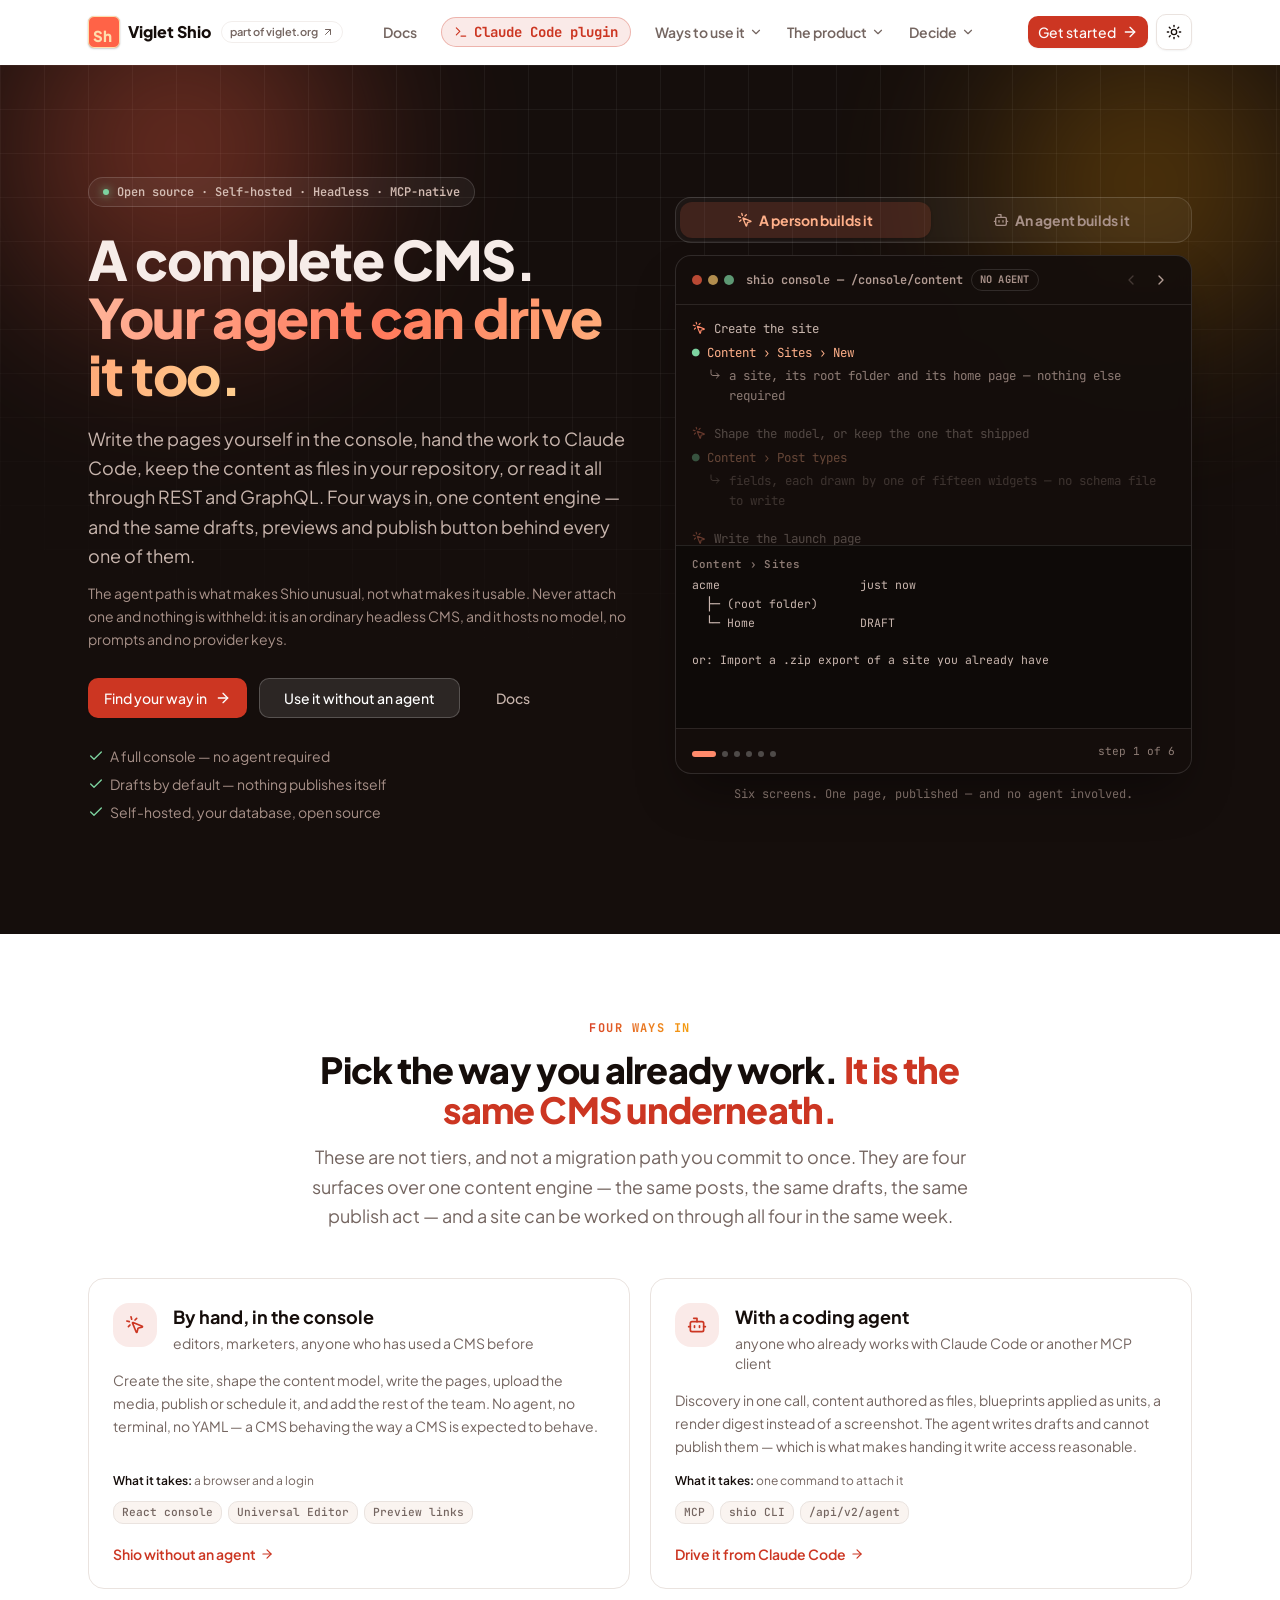
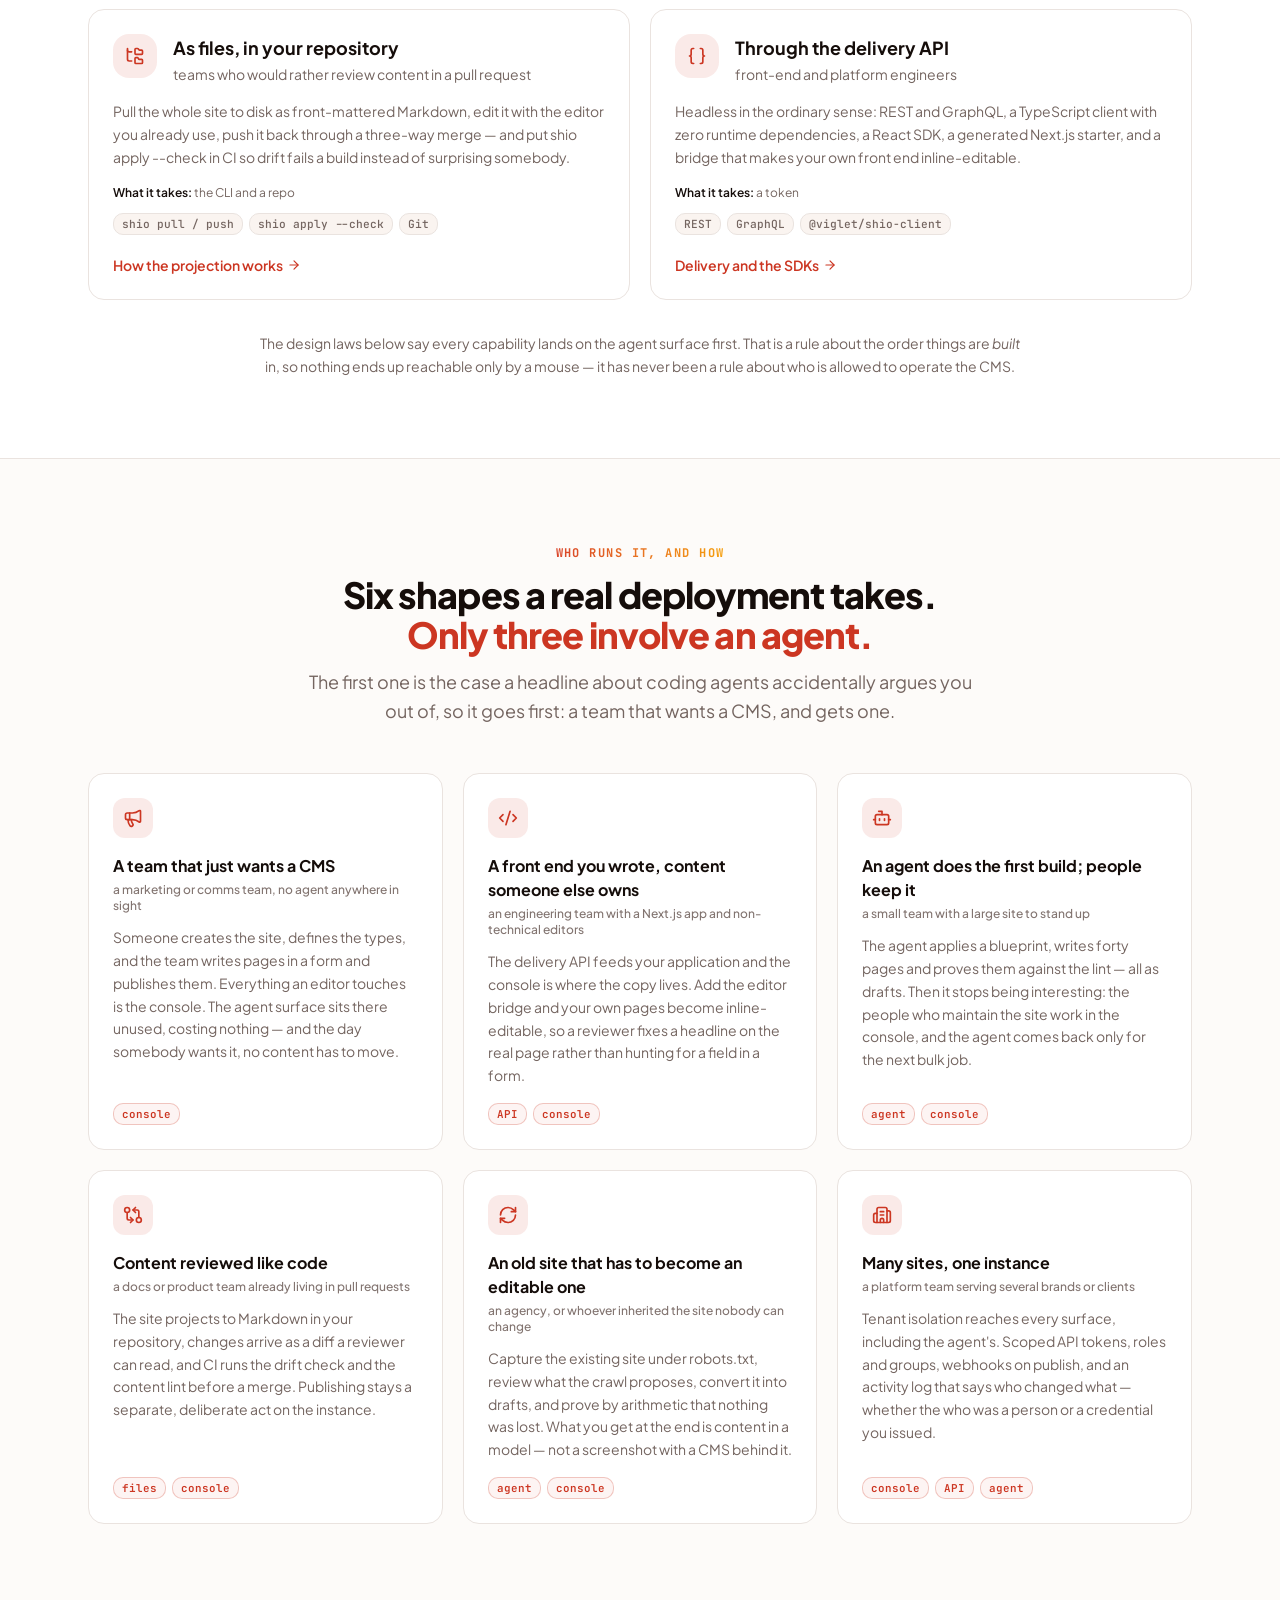
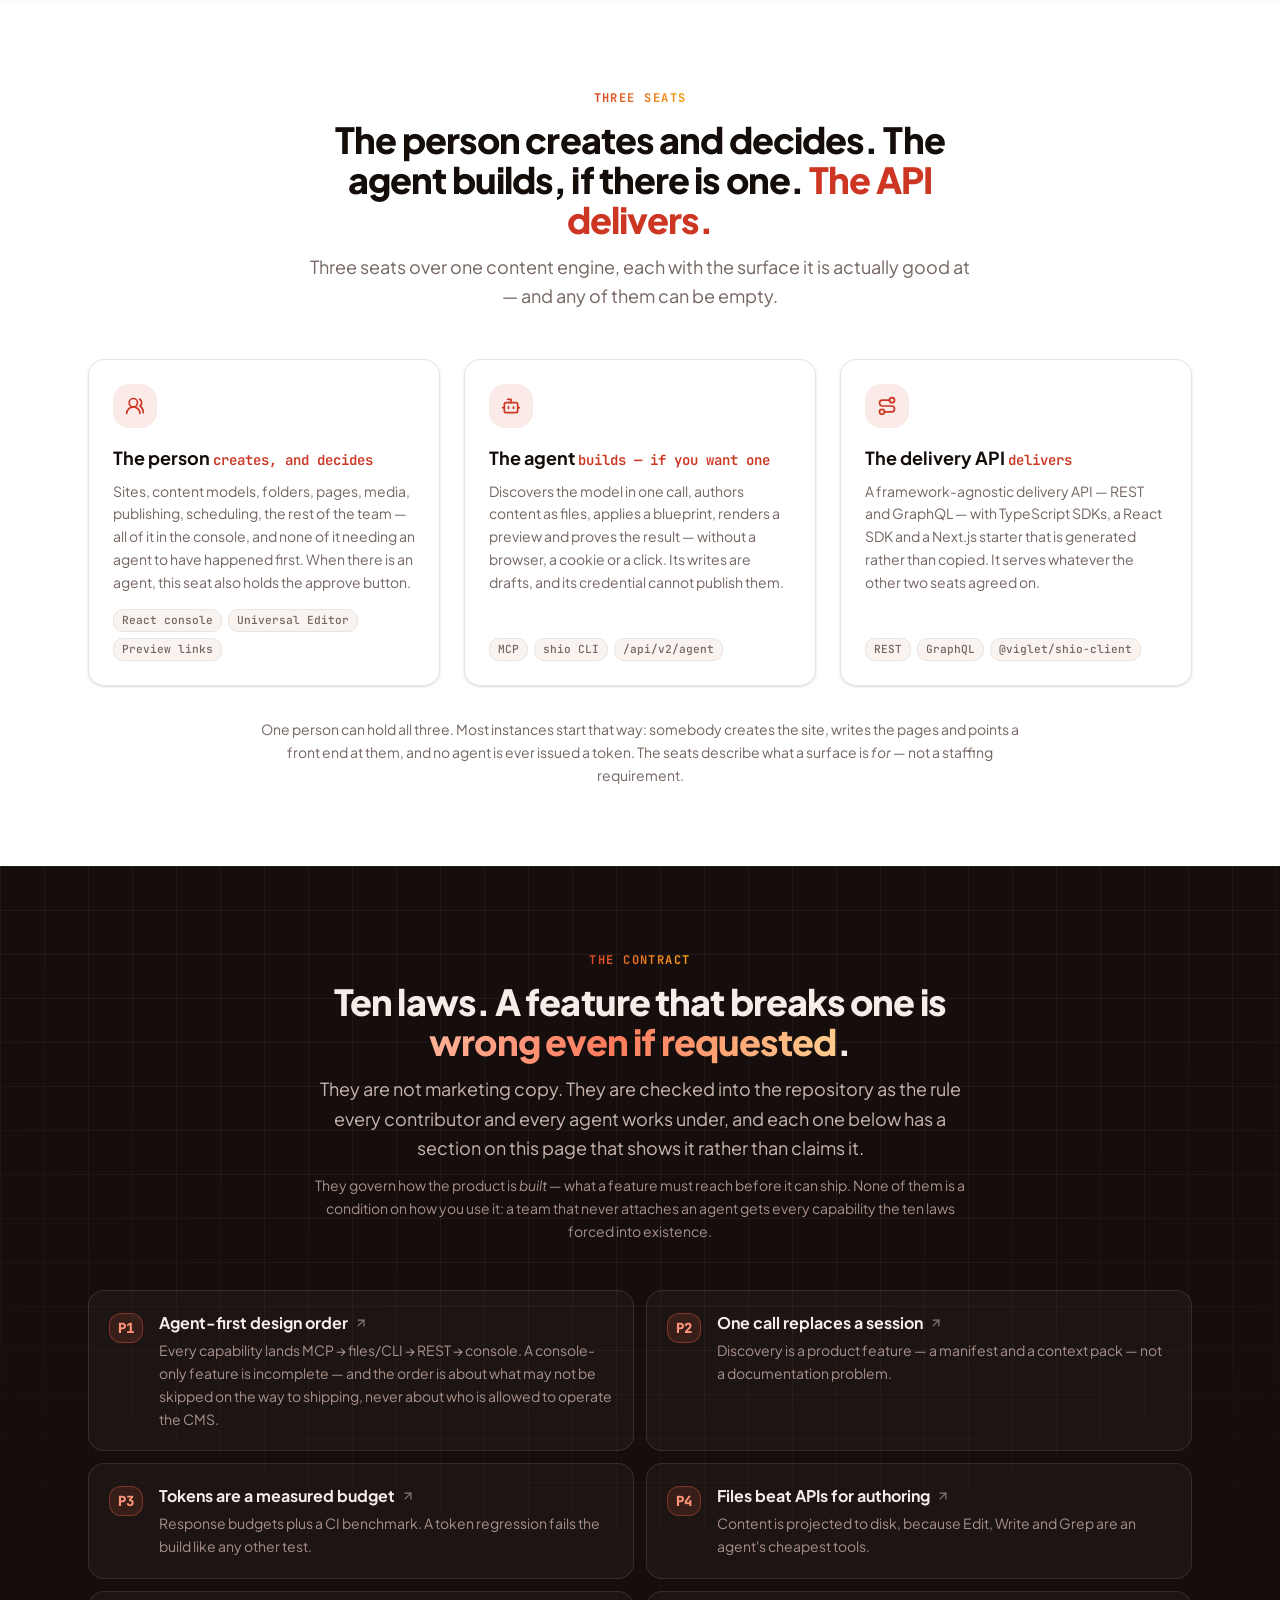
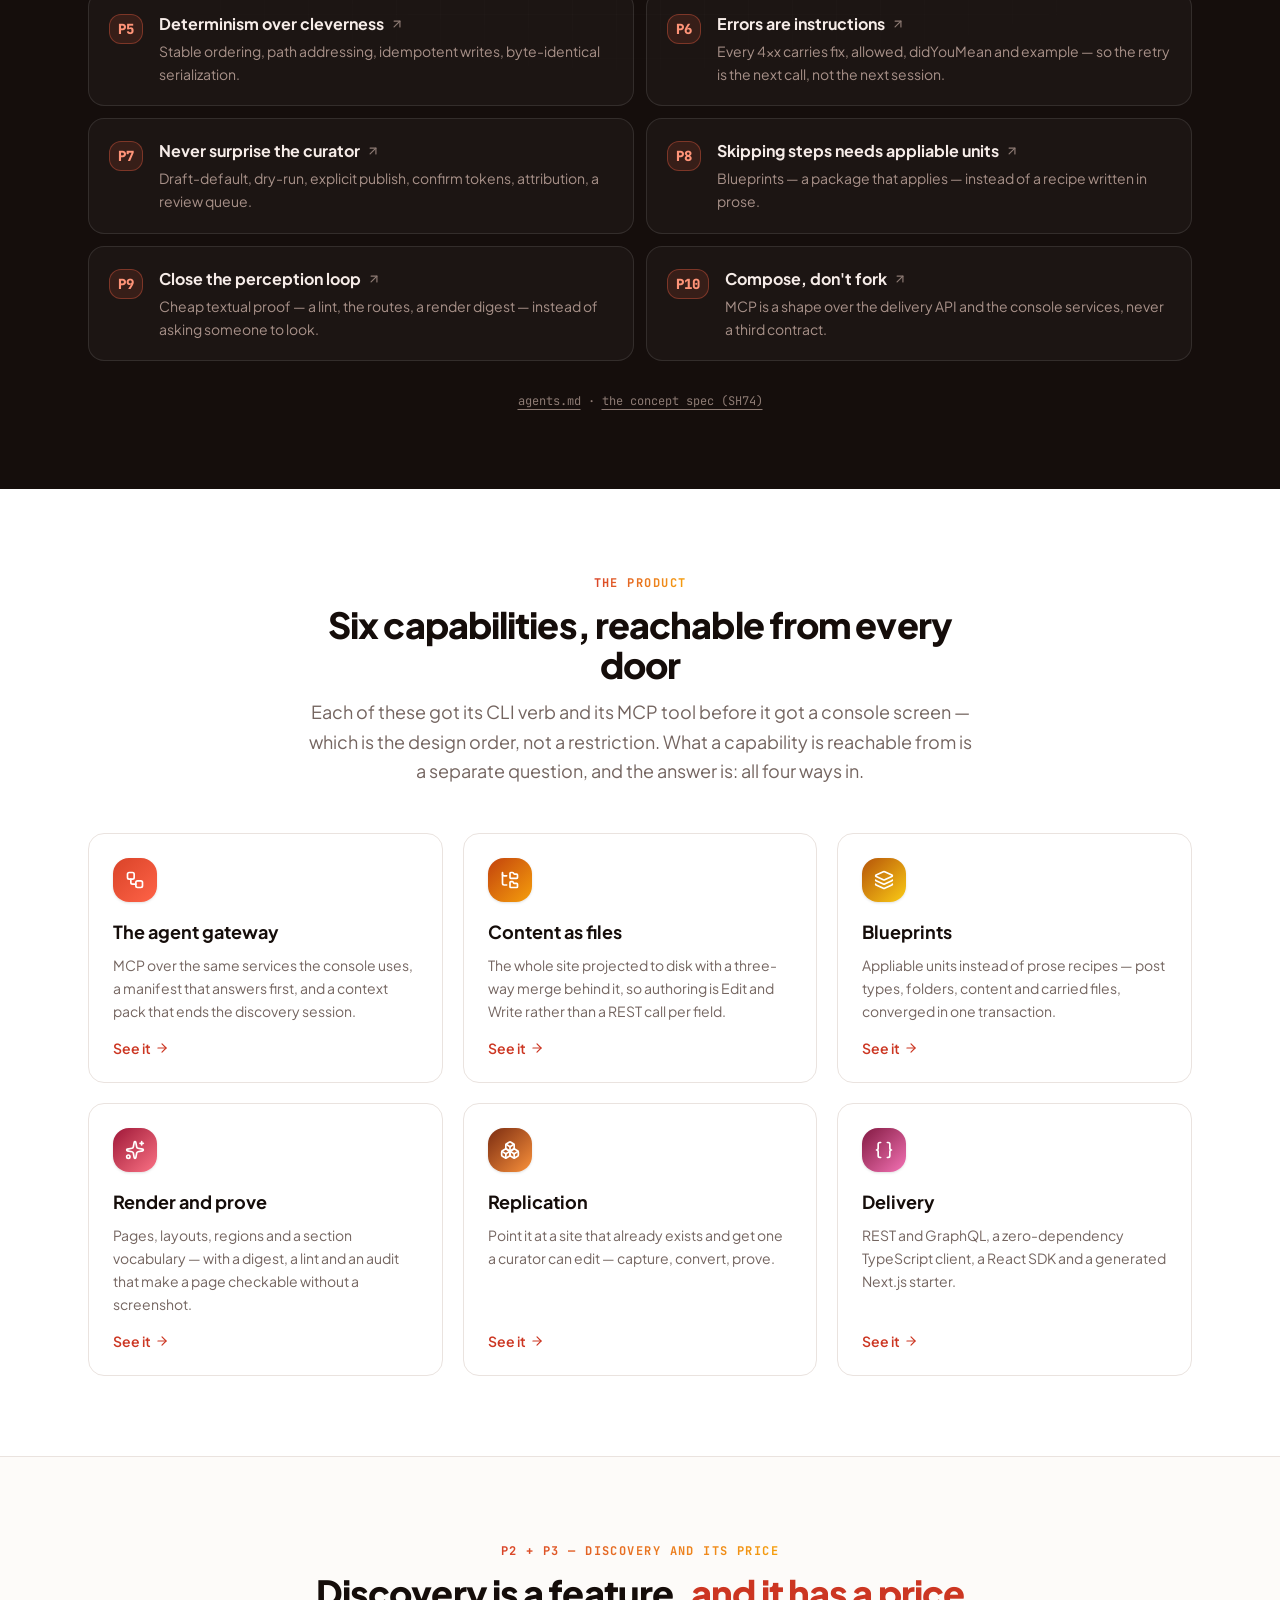
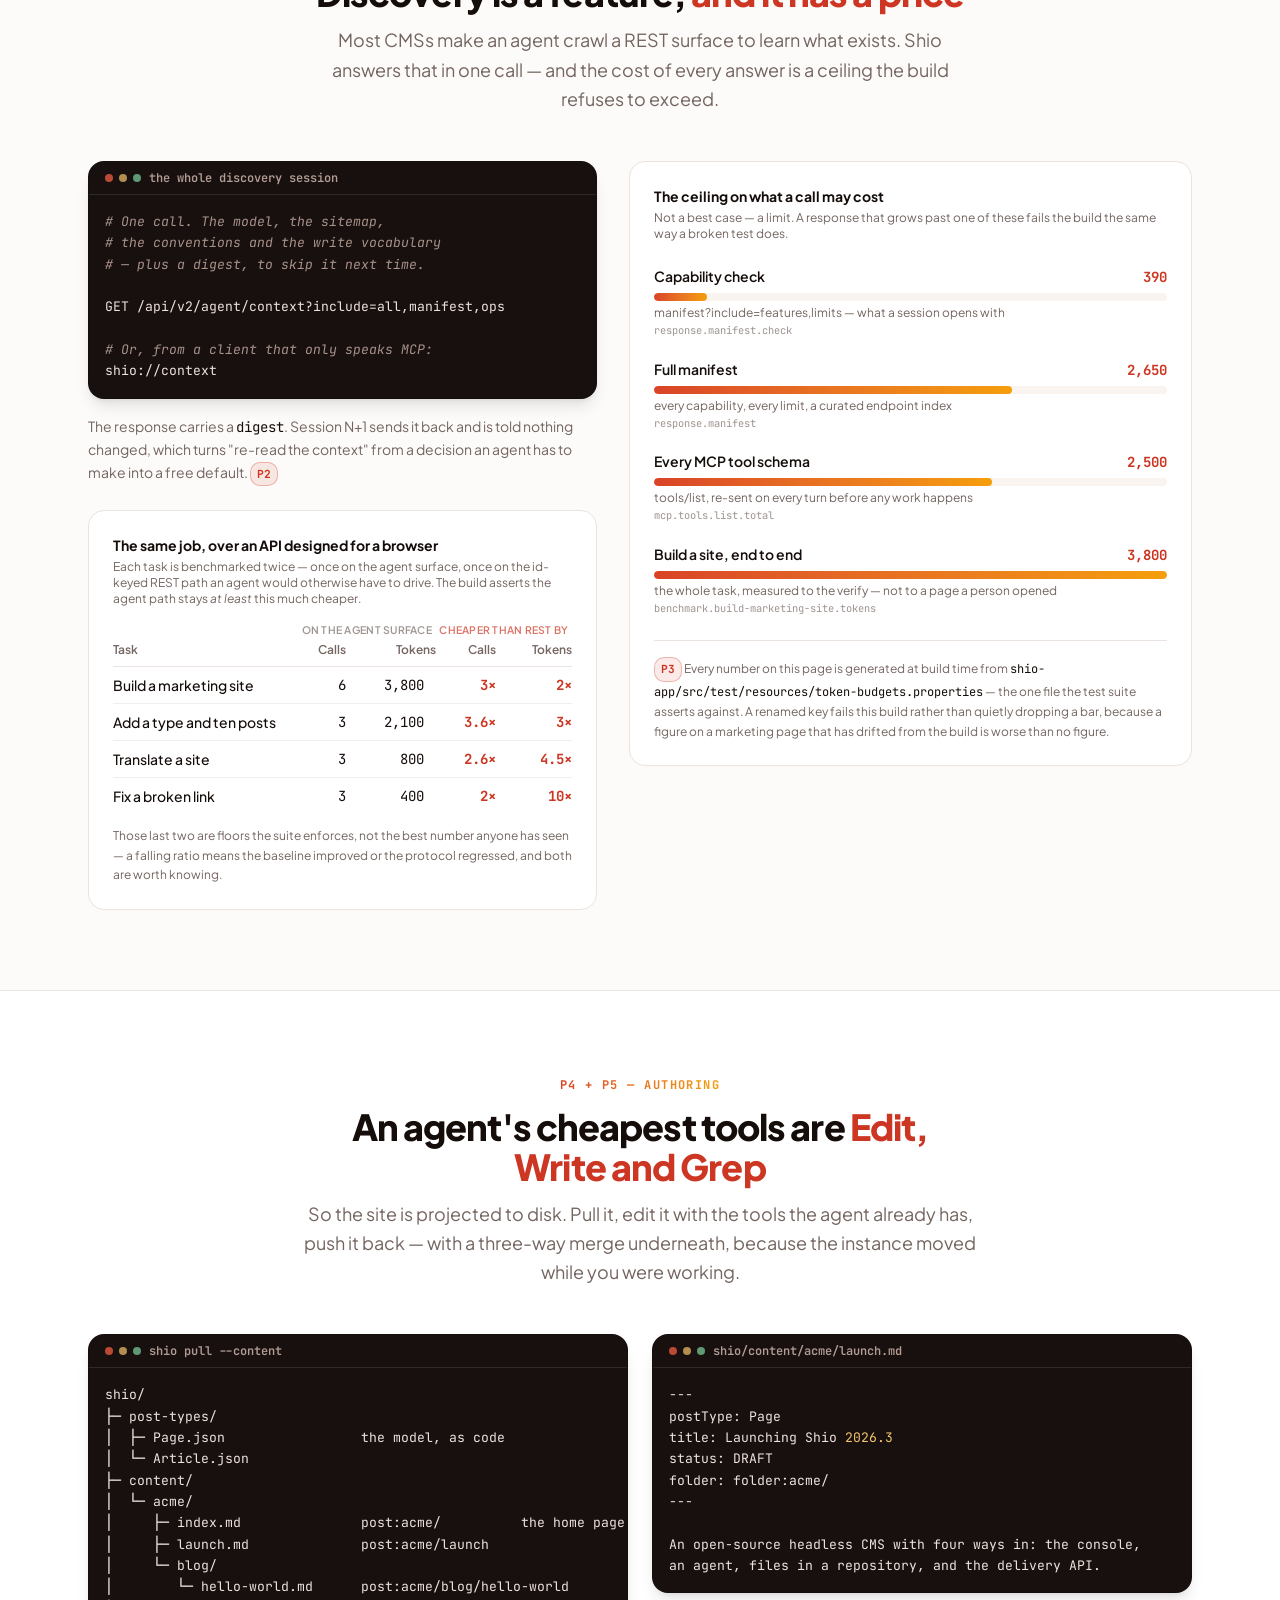
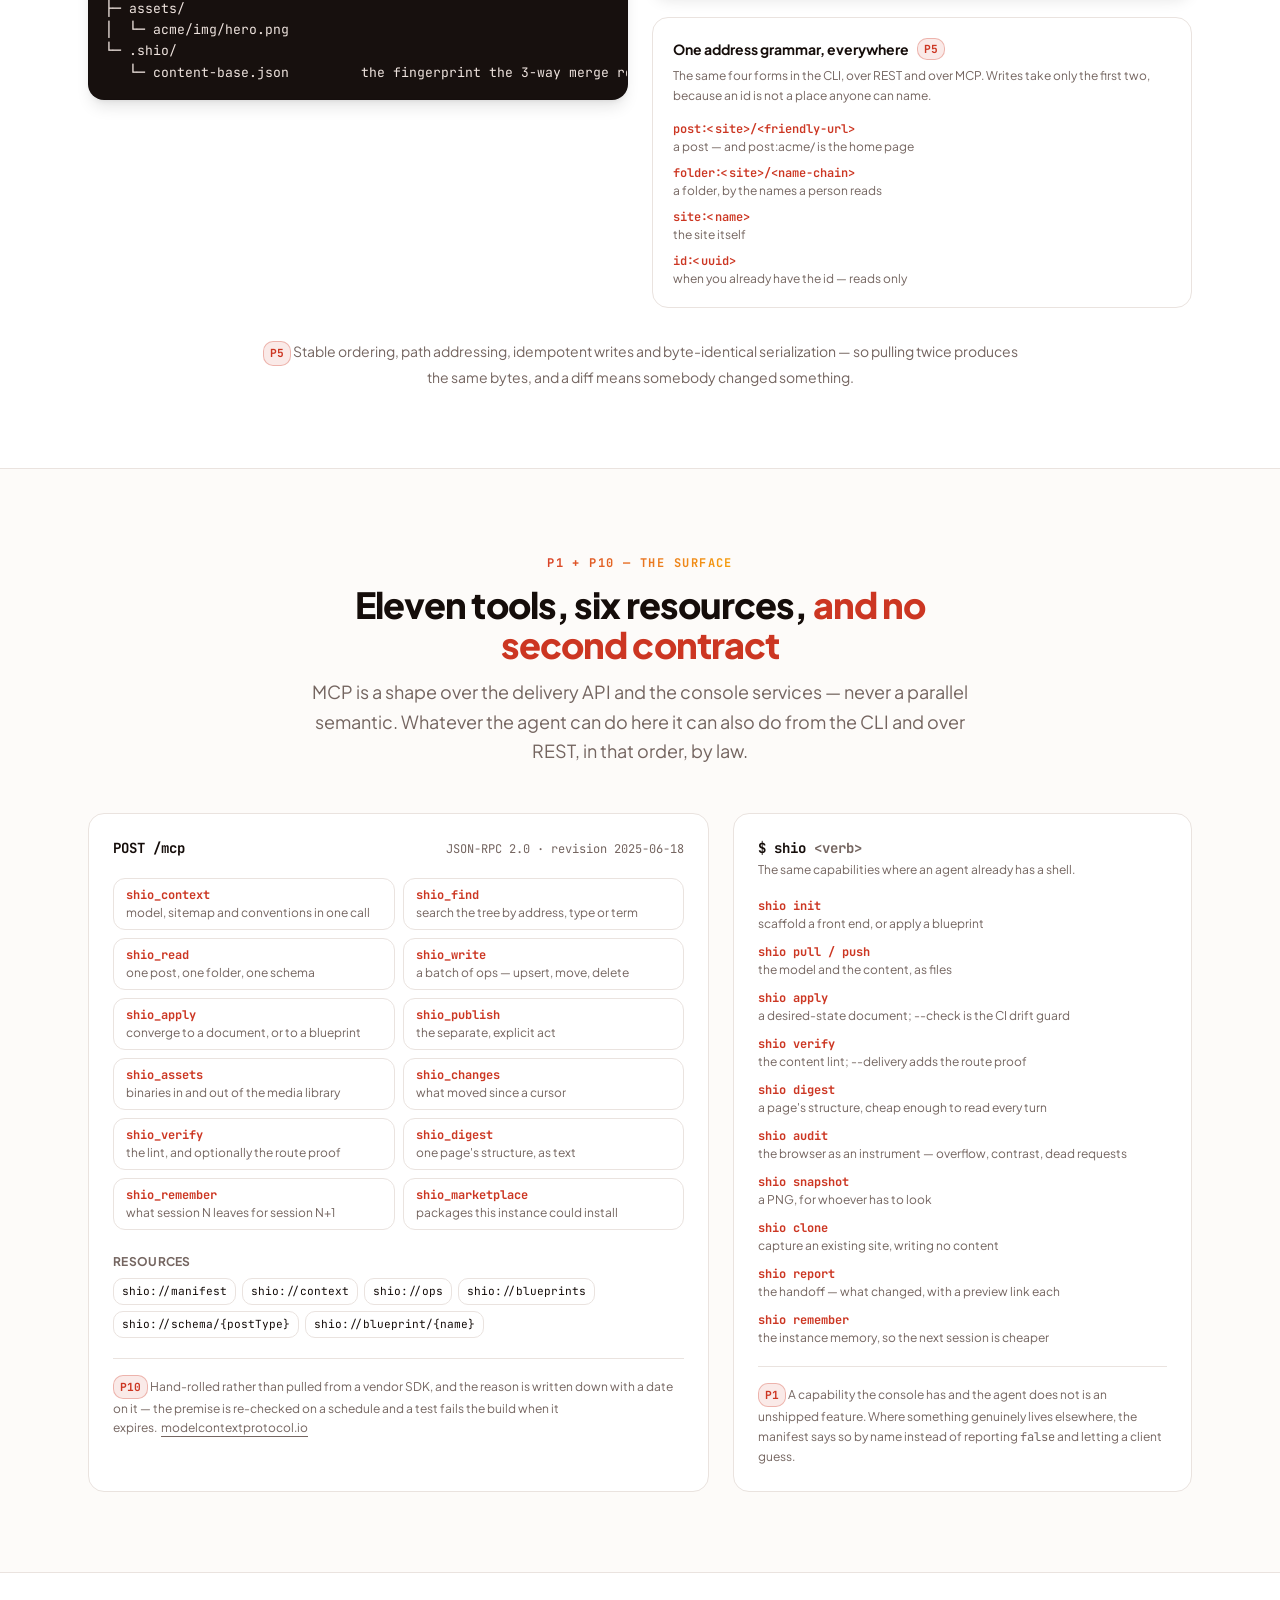
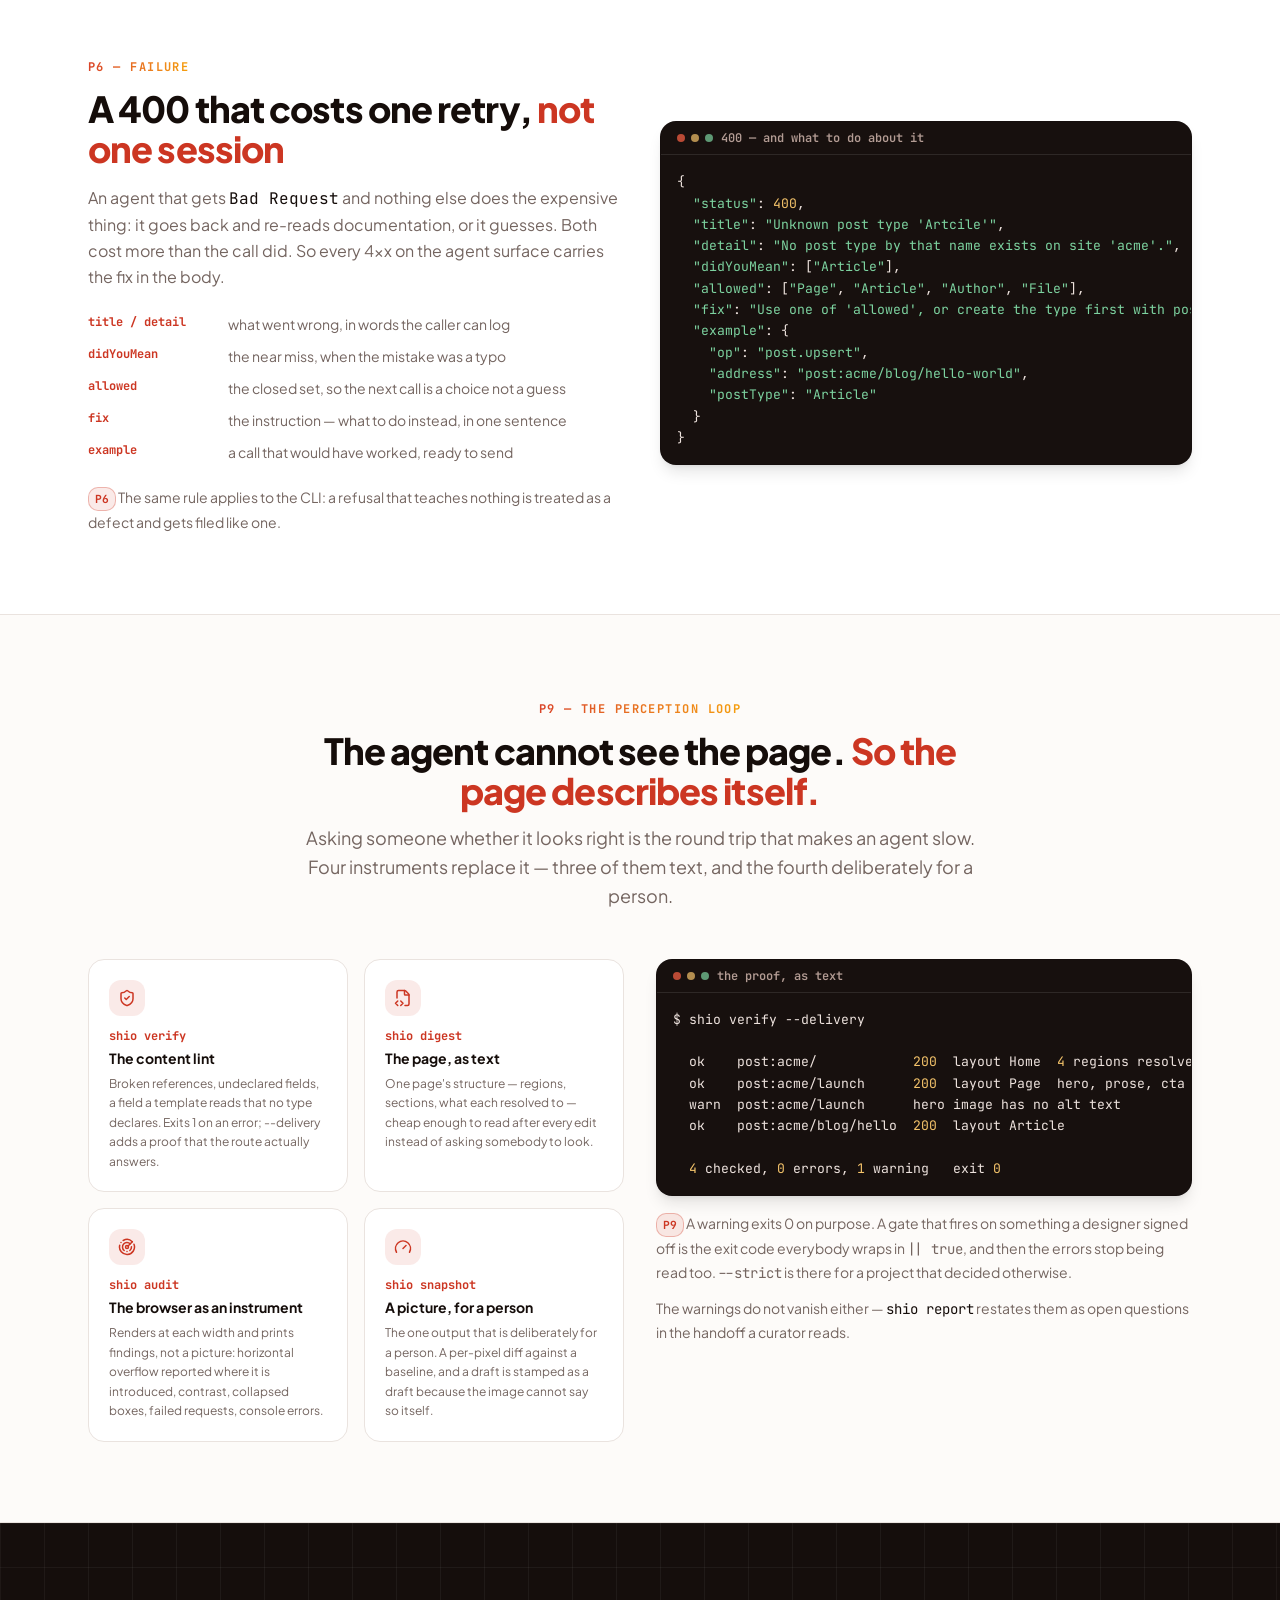
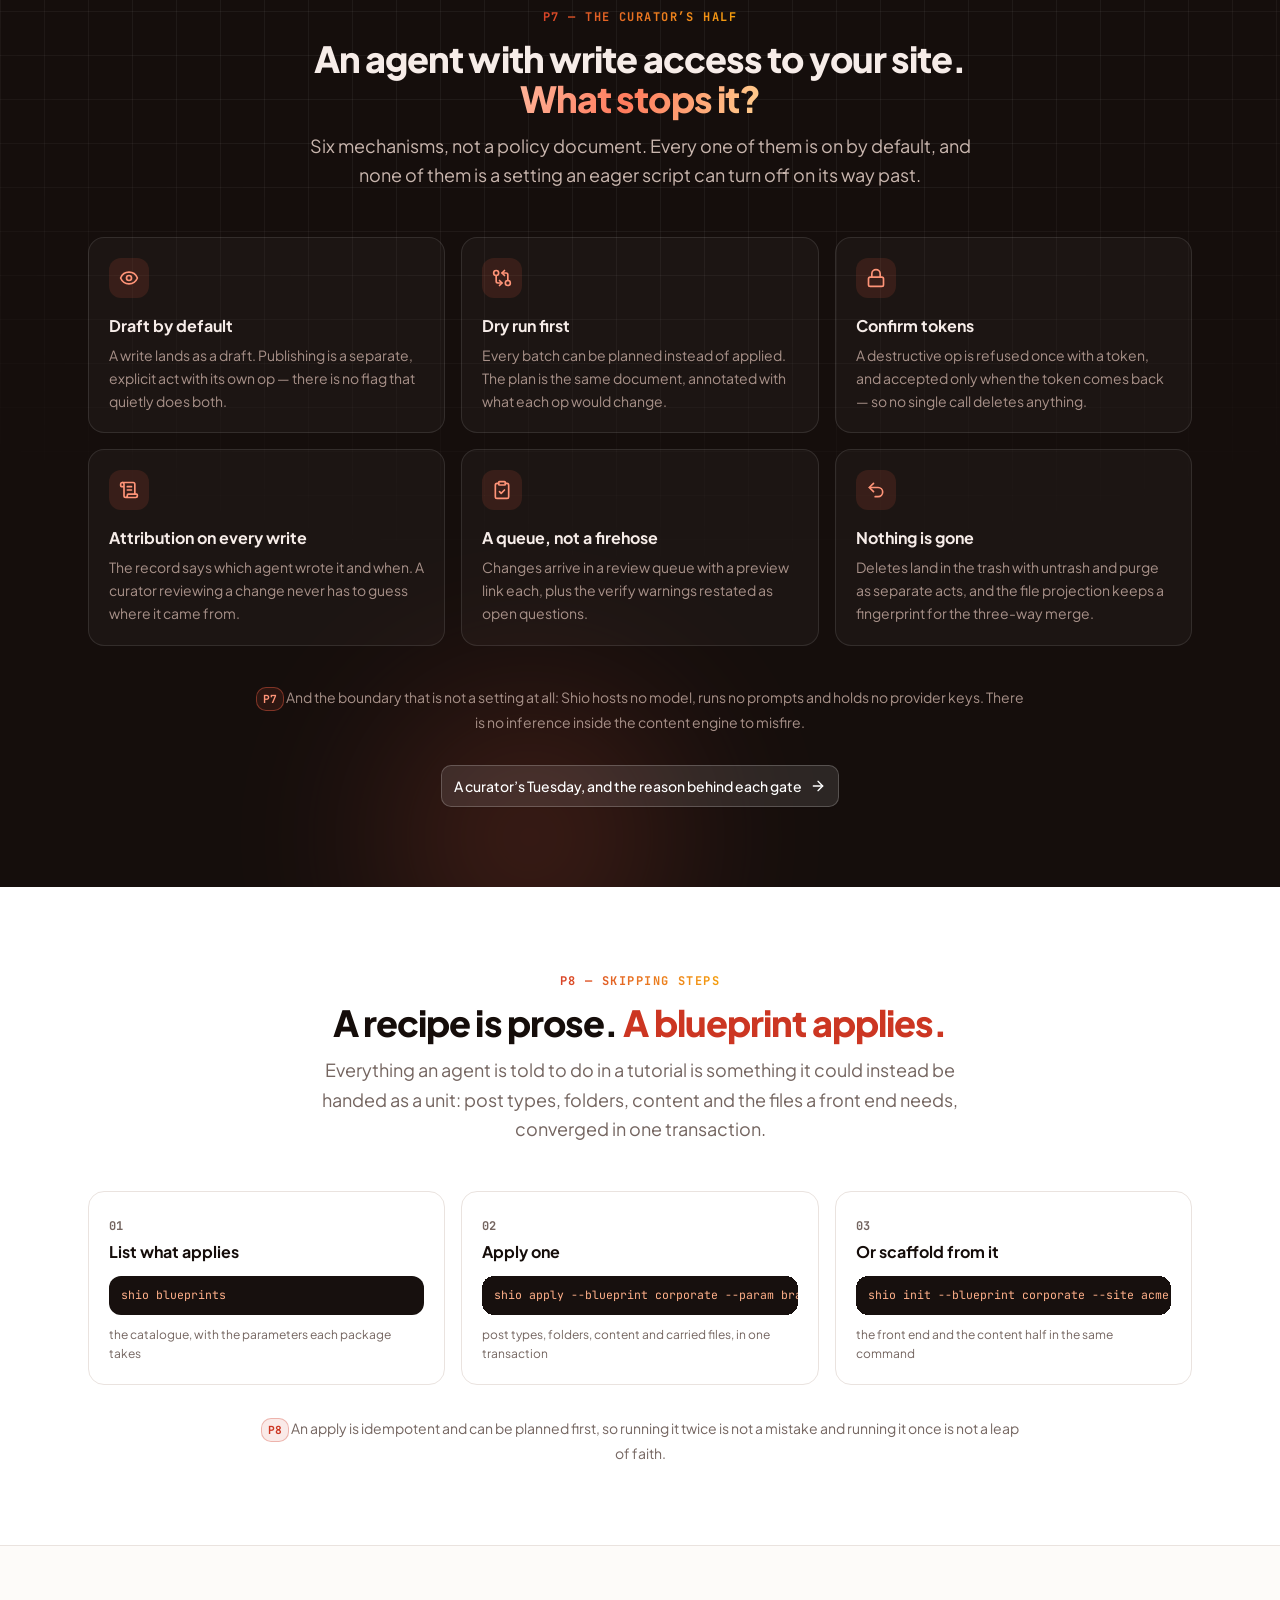
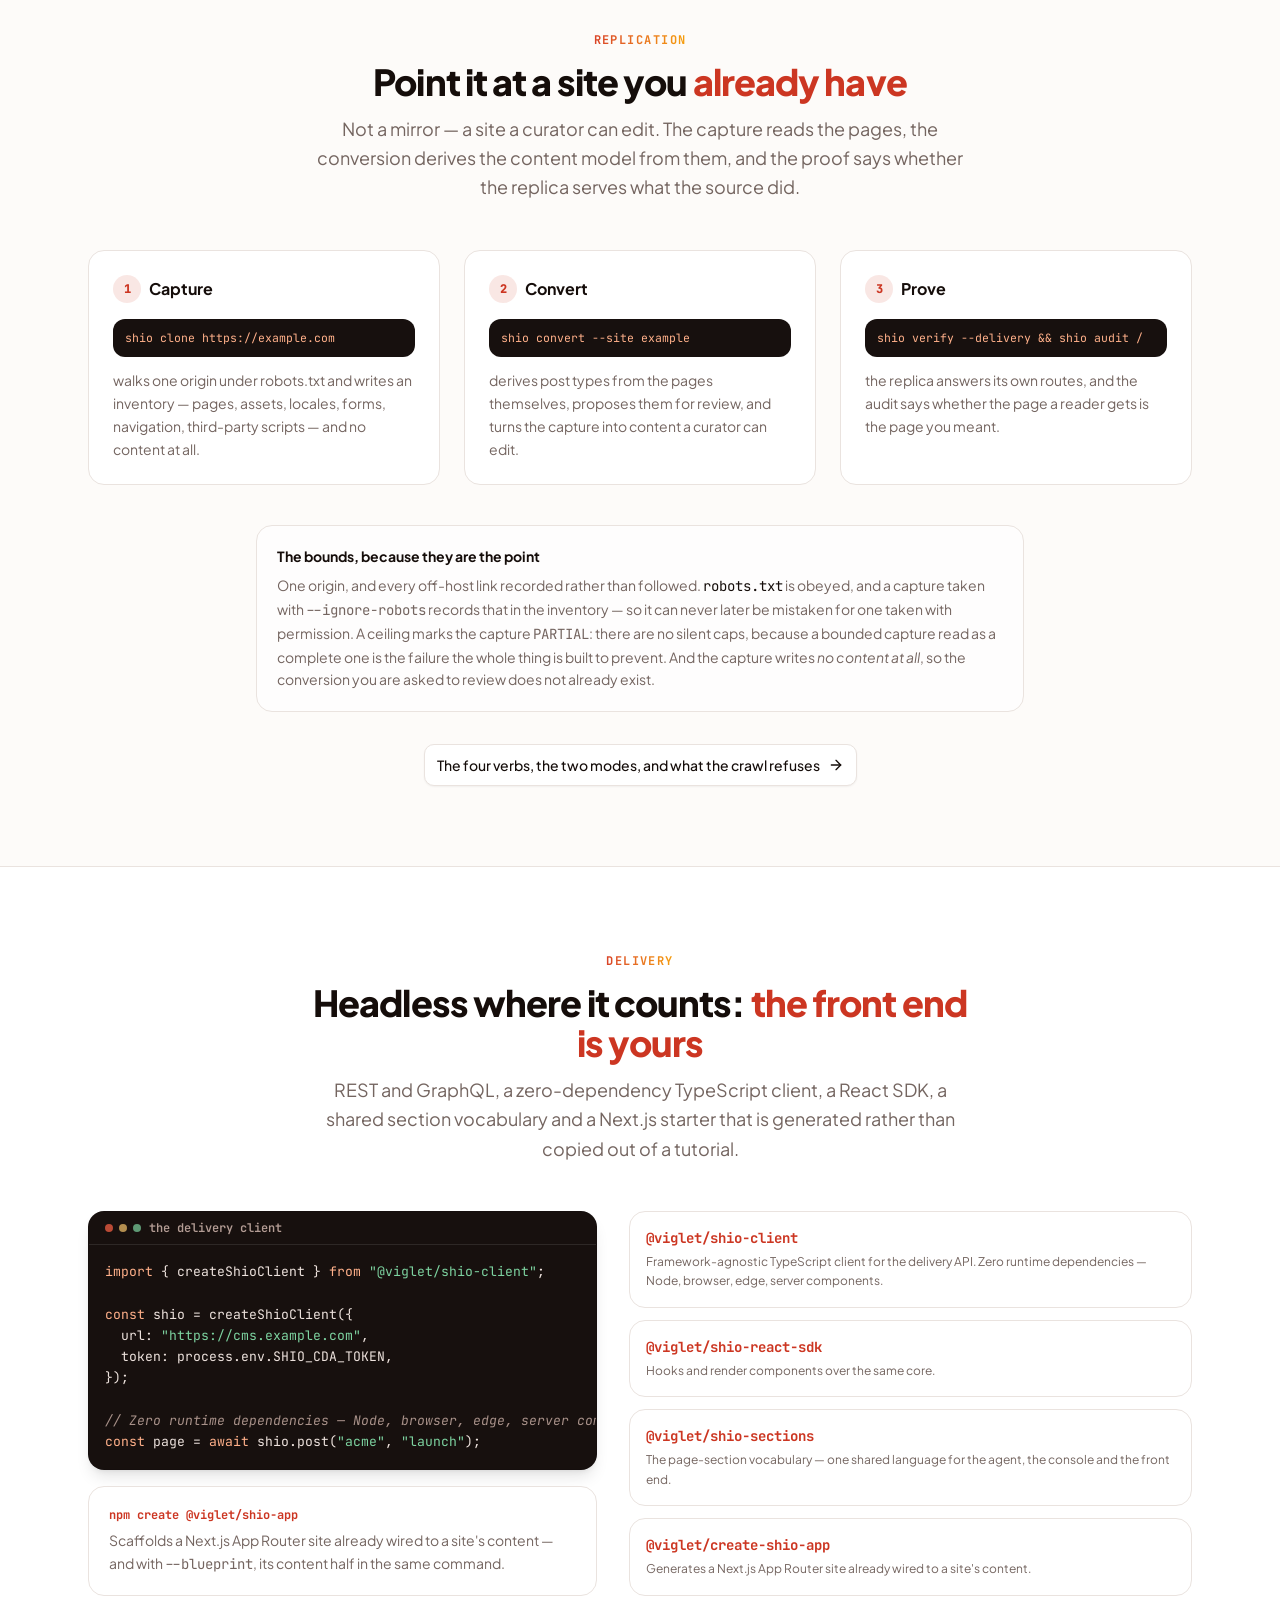
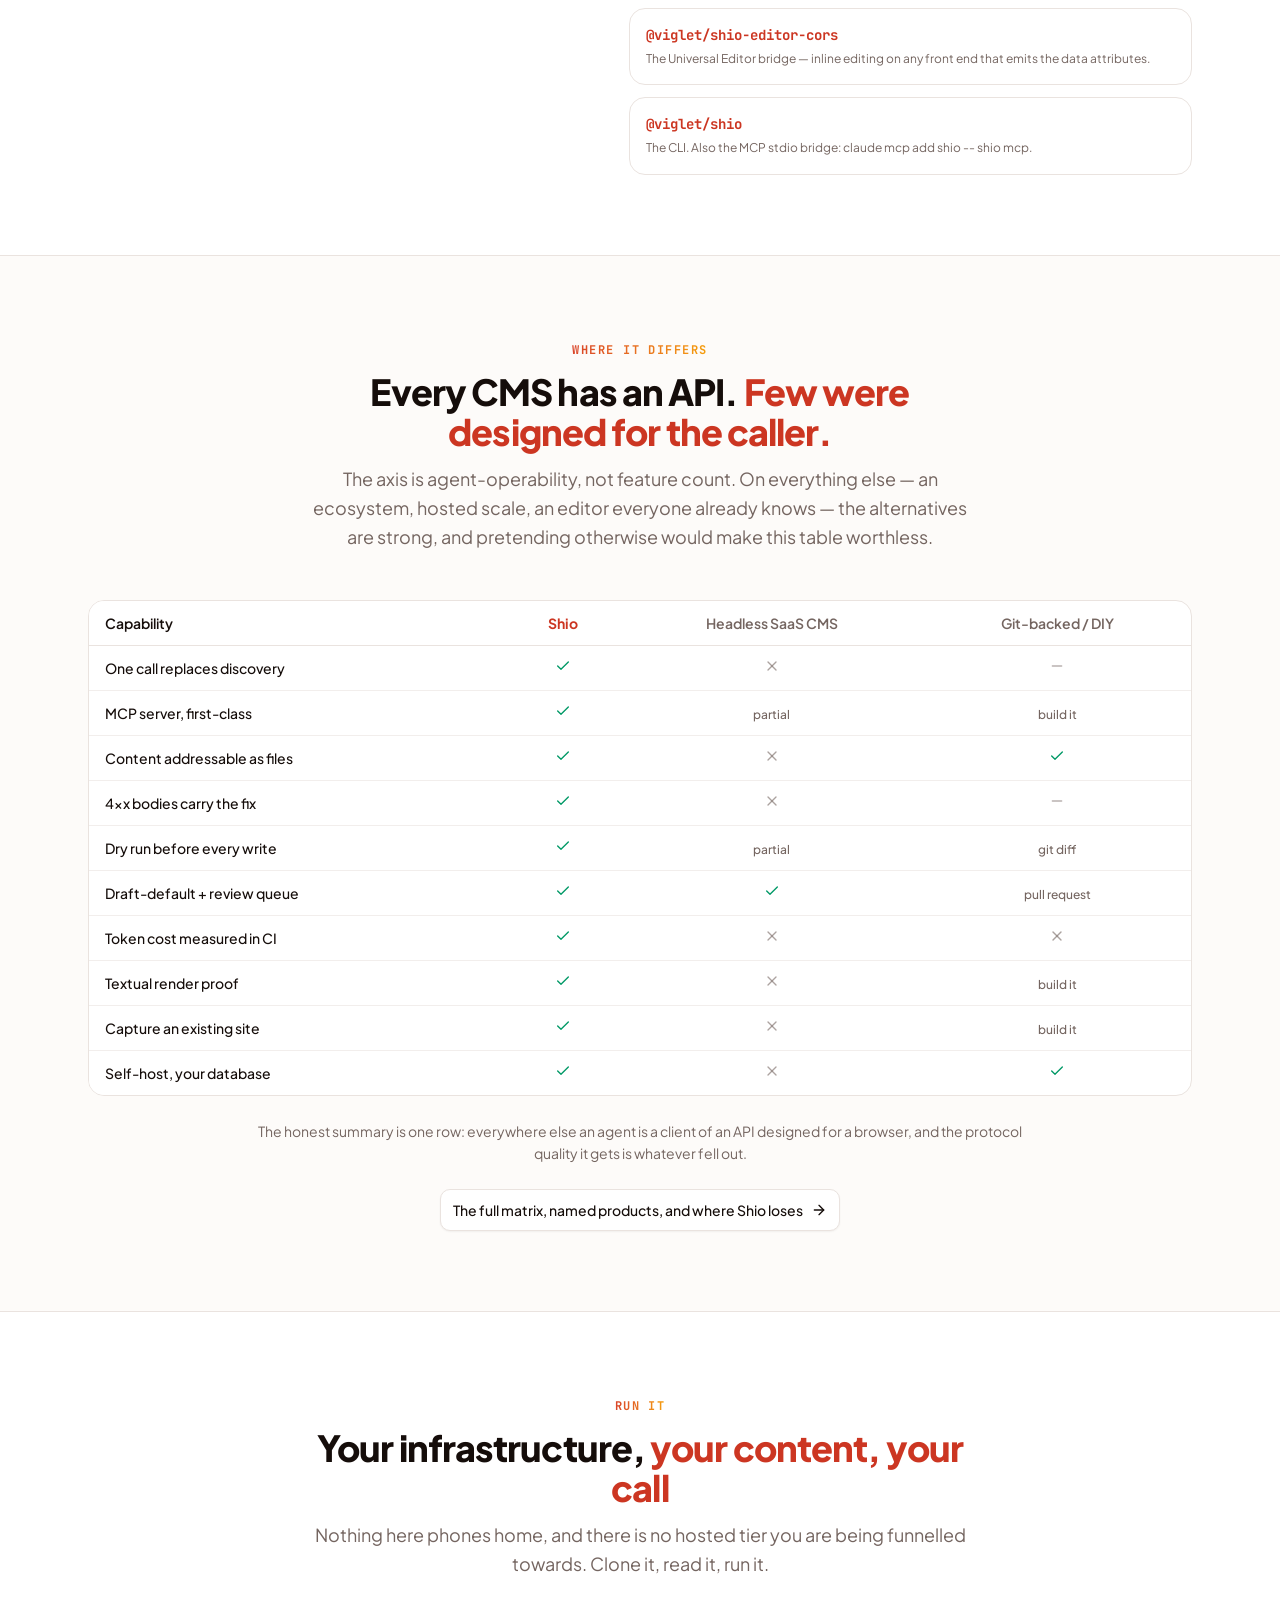
==== commit 40b2e096: "deploy: openviglet/shio@e92d9cbdad6f0e749fe3559b75de25849b23353c" ====
--- a/index.html
+++ b/index.html
@@ -3,11 +3,11 @@
   <head>
     <meta charset="UTF-8" />
     <meta name="viewport" content="width=device-width, initial-scale=1.0" />
-    <title>Viglet Shio — the CMS whose operator is Claude Code</title>
-    <meta name="description" content="An open-source, self-hosted headless CMS designed for a coding agent: MCP-native, one call replaces a discovery session, content lives as files, every 4xx carries the fix, and every write lands as a draft a curator approves." />
+    <title>Viglet Shio — a complete CMS your agent can drive too</title>
+    <meta name="description" content="An open-source, self-hosted headless CMS with four ways in: a full React console needing no agent at all, an MCP and CLI surface for coding agents, content projected to files for a repository workflow, and REST plus GraphQL delivery with TypeScript SDKs. Same content, same drafts, same publish button." />
     <meta name="theme-color" content="#FF6347" />
-    <meta property="og:title" content="Viglet Shio — the CMS whose operator is Claude Code" />
-    <meta property="og:description" content="Your agent builds the site. You approve it. Open source, self-hosted, MCP-native." />
+    <meta property="og:title" content="Viglet Shio — a complete CMS your agent can drive too" />
+    <meta property="og:description" content="A complete CMS — agent-ready, not agent-only. Console, agent, files or API: four ways in, one content engine. Open source and self-hosted." />
     <meta property="og:type" content="website" />
     <meta property="og:url" content="https://shio.viglet.org/" />
     <meta property="og:image" content="https://shio.viglet.org/og.png" />
@@ -38,11 +38,11 @@
       href="https://fonts.googleapis.com/css2?family=Plus+Jakarta+Sans:ital,wght@0,400;0,500;0,600;0,700;0,800;1,400&family=JetBrains+Mono:wght@400;500;700&display=swap"
       rel="stylesheet"
     />
-    <script type="module" crossorigin src="/assets/index-CaG3xHyi.js"></script>
-    <link rel="stylesheet" crossorigin href="/assets/index-Cm-zzrWt.css">
+    <script type="module" crossorigin src="/assets/index-c4sJRosU.js"></script>
+    <link rel="stylesheet" crossorigin href="/assets/index-CrC-IF7i.css">
   </head>
   <body>
-    <div id="root"><div class="flex min-h-screen flex-col"><header class="sticky top-0 z-50 backdrop-blur-md transition-colors border-b border-transparent bg-background/60"><div class="mx-auto w-full max-w-6xl px-6 flex h-16 items-center gap-4"><div class="flex shrink-0 items-center gap-2.5"><a href="/" class="text-base" aria-label="Viglet Shio — home"><span class="items-center gap-2 font-extrabold hidden sm:inline-flex"><div aria-label="Sh" style="display:inline-flex;align-items:center;justify-content:flex-start;width:32px;height:32px;flex-shrink:0;background-color:#FF6347;color:#FFDEAD;padding-left:4px;border-radius:6px;border-width:1px;border-style:solid;border-color:#FFDEAD;box-shadow:0 0px 1px rgba(0,0,0,0.22), 0 1px 2px rgba(0,0,0,0.19);box-sizing:border-box;overflow:hidden;user-select:none"><span style="font-size:15px;font-weight:900;line-height:1;margin-top:8px">Sh</span></div><span>Viglet Shio</span></span><span class="inline-flex items-center gap-2 font-extrabold sm:hidden"><div aria-label="Sh" style="display:inline-flex;align-items:center;justify-content:flex-start;width:32px;height:32px;flex-shrink:0;background-color:#FF6347;color:#FFDEAD;padding-left:4px;border-radius:6px;border-width:1px;border-style:solid;border-color:#FFDEAD;box-shadow:0 0px 1px rgba(0,0,0,0.22), 0 1px 2px rgba(0,0,0,0.19);box-sizing:border-box;overflow:hidden;user-select:none"><span style="font-size:15px;font-weight:900;line-height:1;margin-top:8px">Sh</span></div></span></a><a href="https://www.viglet.org" class="hidden items-center gap-1 rounded-full border border-border/60 px-2 py-0.5 text-[11px] font-semibold whitespace-nowrap text-muted-foreground transition-colors hover:border-border hover:text-foreground sm:inline-flex">part of viglet.org<svg xmlns="http://www.w3.org/2000/svg" width="24" height="24" viewBox="0 0 24 24" fill="none" stroke="currentColor" stroke-width="2" stroke-linecap="round" stroke-linejoin="round" class="lucide lucide-arrow-up-right size-3" aria-hidden="true"><path d="M7 7h10v10"></path><path d="M7 17 17 7"></path></svg></a></div><nav class="ml-4 hidden items-center gap-5 lg:flex xl:ml-6 xl:gap-6"><a href="/#laws" class="text-sm font-semibold whitespace-nowrap text-muted-foreground transition-colors hover:text-foreground">The ten laws</a><a href="https://docs.viglet.org/shio/" class="text-sm font-semibold whitespace-nowrap text-muted-foreground transition-colors hover:text-foreground">Docs</a><a href="/claude-code" class="inline-flex items-center gap-1.5 rounded-full border border-primary/30 bg-primary/10 px-3 py-1 font-mono text-sm font-bold whitespace-nowrap text-primary transition-colors hover:border-primary/50 hover:bg-primary/15"><svg xmlns="http://www.w3.org/2000/svg" width="24" height="24" viewBox="0 0 24 24" fill="none" stroke="currentColor" stroke-width="2" stroke-linecap="round" stroke-linejoin="round" class="lucide lucide-terminal size-3.5" aria-hidden="true"><path d="M12 19h8"></path><path d="m4 17 6-6-6-6"></path></svg>Claude Code first</a><button type="button" id="radix-_R_f5_" aria-haspopup="menu" aria-expanded="false" data-state="closed" class="group flex items-center gap-1 text-sm font-semibold whitespace-nowrap text-muted-foreground outline-hidden transition-colors hover:text-foreground data-[state=open]:text-foreground">For the agent<svg xmlns="http://www.w3.org/2000/svg" width="24" height="24" viewBox="0 0 24 24" fill="none" stroke="currentColor" stroke-width="2" stroke-linecap="round" stroke-linejoin="round" class="lucide lucide-chevron-down size-3.5 transition-transform group-data-[state=open]:rotate-180" aria-hidden="true"><path d="m6 9 6 6 6-6"></path></svg></button><button type="button" id="radix-_R_n5_" aria-haspopup="menu" aria-expanded="false" data-state="closed" class="group flex items-center gap-1 text-sm font-semibold whitespace-nowrap text-muted-foreground outline-hidden transition-colors hover:text-foreground data-[state=open]:text-foreground">For the curator<svg xmlns="http://www.w3.org/2000/svg" width="24" height="24" viewBox="0 0 24 24" fill="none" stroke="currentColor" stroke-width="2" stroke-linecap="round" stroke-linejoin="round" class="lucide lucide-chevron-down size-3.5 transition-transform group-data-[state=open]:rotate-180" aria-hidden="true"><path d="m6 9 6 6 6-6"></path></svg></button></nav><div class="ml-auto flex items-center gap-2"><a href="https://docs.viglet.org/shio/" data-slot="button" class="inline-flex items-center justify-center whitespace-nowrap text-sm font-medium transition-all disabled:pointer-events-none disabled:opacity-50 [&amp;_svg]:pointer-events-none [&amp;_svg:not([class*=&#x27;size-&#x27;])]:size-4 shrink-0 [&amp;_svg]:shrink-0 outline-none focus-visible:border-ring focus-visible:ring-ring/50 focus-visible:ring-[3px] aria-invalid:ring-destructive/20 dark:aria-invalid:ring-destructive/40 aria-invalid:border-destructive bg-primary text-primary-foreground shadow-xs hover:bg-primary/90 h-8 rounded-md gap-1.5 px-3 has-[&gt;svg]:px-2.5">Get started<svg xmlns="http://www.w3.org/2000/svg" width="24" height="24" viewBox="0 0 24 24" fill="none" stroke="currentColor" stroke-width="2" stroke-linecap="round" stroke-linejoin="round" class="lucide lucide-arrow-right size-4" aria-hidden="true"><path d="M5 12h14"></path><path d="m12 5 7 7-7 7"></path></svg></a><button data-slot="button" class="inline-flex items-center justify-center gap-2 whitespace-nowrap rounded-md text-sm font-medium transition-all disabled:pointer-events-none disabled:opacity-50 [&amp;_svg]:pointer-events-none [&amp;_svg:not([class*=&#x27;size-&#x27;])]:size-4 shrink-0 [&amp;_svg]:shrink-0 outline-none focus-visible:border-ring focus-visible:ring-ring/50 focus-visible:ring-[3px] aria-invalid:ring-destructive/20 dark:aria-invalid:ring-destructive/40 aria-invalid:border-destructive border bg-background shadow-xs hover:bg-accent hover:text-accent-foreground dark:bg-input/30 dark:border-input dark:hover:bg-input/50 size-9" type="button" id="radix-_R_5l_" aria-haspopup="menu" aria-expanded="false" data-state="closed"><svg xmlns="http://www.w3.org/2000/svg" width="24" height="24" viewBox="0 0 24 24" fill="none" stroke="currentColor" stroke-width="2" stroke-linecap="round" stroke-linejoin="round" class="lucide lucide-sun h-[1.2rem] w-[1.2rem] scale-100 rotate-0 transition-all dark:scale-0 dark:-rotate-90" aria-hidden="true"><circle cx="12" cy="12" r="4"></circle><path d="M12 2v2"></path><path d="M12 20v2"></path><path d="m4.93 4.93 1.41 1.41"></path><path d="m17.66 17.66 1.41 1.41"></path><path d="M2 12h2"></path><path d="M20 12h2"></path><path d="m6.34 17.66-1.41 1.41"></path><path d="m19.07 4.93-1.41 1.41"></path></svg><svg xmlns="http://www.w3.org/2000/svg" width="24" height="24" viewBox="0 0 24 24" fill="none" stroke="currentColor" stroke-width="2" stroke-linecap="round" stroke-linejoin="round" class="lucide lucide-moon absolute h-[1.2rem] w-[1.2rem] scale-0 rotate-90 transition-all dark:scale-100 dark:rotate-0" aria-hidden="true"><path d="M20.985 12.486a9 9 0 1 1-9.473-9.472c.405-.022.617.46.402.803a6 6 0 0 0 8.268 8.268c.344-.215.825-.004.803.401"></path></svg><span class="sr-only">Toggle theme</span></button><button type="button" aria-label="Open menu" aria-expanded="false" class="flex size-9 items-center justify-center rounded-lg text-muted-foreground transition-colors hover:bg-muted hover:text-foreground lg:hidden"><svg xmlns="http://www.w3.org/2000/svg" width="24" height="24" viewBox="0 0 24 24" fill="none" stroke="currentColor" stroke-width="2" stroke-linecap="round" stroke-linejoin="round" class="lucide lucide-menu size-5" aria-hidden="true"><path d="M4 5h16"></path><path d="M4 12h16"></path><path d="M4 19h16"></path></svg></button></div></div></header><main class="flex-1"><section id="top" class="relative isolate overflow-hidden bg-[#150e0c] text-[#f6ece8]"><div class="grid-bg pointer-events-none absolute inset-0 -z-10"></div><div class="animate-orb-a pointer-events-none absolute -top-44 -left-20 -z-10 h-[520px] w-[520px] rounded-full bg-[radial-gradient(circle,#ff6347,transparent_70%)] opacity-45 blur-[70px]"></div><div class="animate-orb-b pointer-events-none absolute -top-28 -right-24 -z-10 h-[460px] w-[460px] rounded-full bg-[radial-gradient(circle,#f59e0b,transparent_70%)] opacity-35 blur-[70px]"></div><div class="mx-auto w-full max-w-6xl px-6 grid grid-cols-1 items-center gap-12 py-20 lg:grid-cols-[1.02fr_0.98fr] lg:py-28"><div class="min-w-0"><span class="mb-6 inline-flex items-center gap-2 rounded-full border border-white/15 bg-white/5 px-3.5 py-1.5 font-mono text-xs font-semibold text-[#d3bcb3]"><span class="size-1.5 rounded-full bg-[#7dd3a0] shadow-[0_0_8px] shadow-[#7dd3a0]"></span>Open source · Self-hosted · MCP-native</span><h1 class="text-4xl font-extrabold leading-[1.06] tracking-tight sm:text-5xl lg:text-[3.4rem]">The CMS whose operator is<!-- --> <span class="text-gradient">Claude Code</span>.</h1><p class="mt-5 max-w-xl text-lg leading-relaxed text-[#c9b6ae]">Your agent builds the site. You approve it. Shio is a headless CMS designed backwards from that sentence — one call replaces a discovery session, content lives as files an agent can <code class="font-mono text-[#ffb08a]">Grep</code>, and every write lands as a draft with your name on the approve button.</p><p class="mt-3 max-w-xl text-sm leading-relaxed text-[#a89189]">Judged in agent cycles and tokens, not in clicks. Shio hosts no model and no prompts — it is the substrate your agent drives.</p><div class="mt-7"><div class="inline-flex max-w-full items-center gap-3 rounded-lg border border-white/15 bg-black/30 px-4 py-2.5 font-mono text-sm text-[#f0ded6] backdrop-blur"><span class="shrink-0 select-none text-[#ff8a6b]">$</span><code class="min-w-0 overflow-x-auto whitespace-nowrap">claude mcp add shio -- npx @viglet/shio mcp</code><button type="button" aria-label="Copy command" class="ml-1 shrink-0 rounded-md p-1 text-[#a89189] transition-colors hover:bg-white/10 hover:text-white"><svg xmlns="http://www.w3.org/2000/svg" width="24" height="24" viewBox="0 0 24 24" fill="none" stroke="currentColor" stroke-width="2" stroke-linecap="round" stroke-linejoin="round" class="lucide lucide-copy size-4" aria-hidden="true"><rect width="14" height="14" x="8" y="8" rx="2" ry="2"></rect><path d="M4 16c-1.1 0-2-.9-2-2V4c0-1.1.9-2 2-2h10c1.1 0 2 .9 2 2"></path></svg></button></div></div><div class="mt-6 flex flex-wrap gap-3"><a href="https://docs.viglet.org/shio/" data-slot="button" class="inline-flex items-center justify-center gap-2 whitespace-nowrap text-sm font-medium transition-all disabled:pointer-events-none disabled:opacity-50 [&amp;_svg]:pointer-events-none [&amp;_svg:not([class*=&#x27;size-&#x27;])]:size-4 shrink-0 [&amp;_svg]:shrink-0 outline-none focus-visible:border-ring focus-visible:ring-ring/50 focus-visible:ring-[3px] aria-invalid:ring-destructive/20 dark:aria-invalid:ring-destructive/40 aria-invalid:border-destructive bg-primary text-primary-foreground shadow-xs hover:bg-primary/90 h-10 rounded-md px-6 has-[&gt;svg]:px-4">Get started <svg xmlns="http://www.w3.org/2000/svg" width="24" height="24" viewBox="0 0 24 24" fill="none" stroke="currentColor" stroke-width="2" stroke-linecap="round" stroke-linejoin="round" class="lucide lucide-arrow-right size-4" aria-hidden="true"><path d="M5 12h14"></path><path d="m12 5 7 7-7 7"></path></svg></a><a href="#laws" data-slot="button" class="inline-flex items-center justify-center gap-2 whitespace-nowrap text-sm font-medium transition-all disabled:pointer-events-none disabled:opacity-50 [&amp;_svg]:pointer-events-none [&amp;_svg:not([class*=&#x27;size-&#x27;])]:size-4 shrink-0 [&amp;_svg]:shrink-0 outline-none focus-visible:border-ring focus-visible:ring-ring/50 focus-visible:ring-[3px] aria-invalid:ring-destructive/20 dark:aria-invalid:ring-destructive/40 aria-invalid:border-destructive border shadow-xs dark:border-input dark:hover:bg-input/50 h-10 rounded-md px-6 has-[&gt;svg]:px-4 border-white/20 bg-white/10 text-white hover:bg-white/20 hover:text-white dark:bg-white/10">The ten laws</a></div><div class="mt-7 flex flex-wrap gap-x-6 gap-y-2 text-sm text-[#a89189]"><span class="inline-flex items-center gap-1.5"><svg xmlns="http://www.w3.org/2000/svg" width="24" height="24" viewBox="0 0 24 24" fill="none" stroke="currentColor" stroke-width="2" stroke-linecap="round" stroke-linejoin="round" class="lucide lucide-check size-4 text-[#7dd3a0]" aria-hidden="true"><path d="M20 6 9 17l-5-5"></path></svg>Drafts by default — nothing publishes itself</span><span class="inline-flex items-center gap-1.5"><svg xmlns="http://www.w3.org/2000/svg" width="24" height="24" viewBox="0 0 24 24" fill="none" stroke="currentColor" stroke-width="2" stroke-linecap="round" stroke-linejoin="round" class="lucide lucide-check size-4 text-[#7dd3a0]" aria-hidden="true"><path d="M20 6 9 17l-5-5"></path></svg>Self-hosted, your database</span><span class="inline-flex items-center gap-1.5"><svg xmlns="http://www.w3.org/2000/svg" width="24" height="24" viewBox="0 0 24 24" fill="none" stroke="currentColor" stroke-width="2" stroke-linecap="round" stroke-linejoin="round" class="lucide lucide-check size-4 text-[#7dd3a0]" aria-hidden="true"><path d="M20 6 9 17l-5-5"></path></svg>No model, no prompts, no keys in the CMS</span></div></div><div class="min-w-0"><div class="scanlines relative overflow-hidden rounded-2xl border border-white/12 bg-[#150e0c]/95 shadow-2xl shadow-black/40 backdrop-blur"><div class="flex flex-wrap items-center gap-2 border-b border-white/10 px-4 py-2.5"><span class="flex gap-1.5" aria-hidden="true"><span class="size-2.5 rounded-full bg-[#ff6347]/70"></span><span class="size-2.5 rounded-full bg-[#f5c46b]/70"></span><span class="size-2.5 rounded-full bg-[#7dd3a0]/70"></span></span><span class="ml-1 font-mono text-xs font-semibold text-[#b39c94]">claude — shio (MCP)</span><span class="rounded-full border border-white/12 px-2 py-0.5 font-mono text-[0.65rem] font-bold tracking-wide text-[#a89189] uppercase">scripted</span><div class="ml-auto flex items-center gap-0.5"><button type="button" aria-label="Previous call" title="Previous call" class="flex size-7 items-center justify-center rounded-md text-[#b39c94] transition-colors hover:bg-white/10 hover:text-white disabled:pointer-events-none disabled:opacity-30"><svg xmlns="http://www.w3.org/2000/svg" width="24" height="24" viewBox="0 0 24 24" fill="none" stroke="currentColor" stroke-width="2" stroke-linecap="round" stroke-linejoin="round" class="lucide lucide-chevron-left size-4" aria-hidden="true"><path d="m15 18-6-6 6-6"></path></svg></button><button type="button" aria-label="Replay the session" title="Replay the session" class="flex size-7 items-center justify-center rounded-md text-[#b39c94] transition-colors hover:bg-white/10 hover:text-white disabled:pointer-events-none disabled:opacity-30"><svg xmlns="http://www.w3.org/2000/svg" width="24" height="24" viewBox="0 0 24 24" fill="none" stroke="currentColor" stroke-width="2" stroke-linecap="round" stroke-linejoin="round" class="lucide lucide-rotate-ccw size-3.5" aria-hidden="true"><path d="M3 12a9 9 0 1 0 9-9 9.75 9.75 0 0 0-6.74 2.74L3 8"></path><path d="M3 3v5h5"></path></svg></button><button type="button" disabled="" aria-label="Next call" title="Next call" class="flex size-7 items-center justify-center rounded-md text-[#b39c94] transition-colors hover:bg-white/10 hover:text-white disabled:pointer-events-none disabled:opacity-30"><svg xmlns="http://www.w3.org/2000/svg" width="24" height="24" viewBox="0 0 24 24" fill="none" stroke="currentColor" stroke-width="2" stroke-linecap="round" stroke-linejoin="round" class="lucide lucide-chevron-right size-4" aria-hidden="true"><path d="m9 18 6-6-6-6"></path></svg></button></div></div><ol class="max-h-[15rem] space-y-3.5 overflow-y-auto px-4 py-3.5 font-mono text-[0.78rem] leading-relaxed"><li class="relative"><button type="button" aria-label="Show call 1: shio_context" class="peer absolute -inset-x-2 -inset-y-1 z-10 cursor-pointer rounded-lg focus-visible:outline-2 focus-visible:outline-offset-1 focus-visible:outline-[#ff8a6b]"></button><div class="-mx-2 -my-1 rounded-lg px-2 py-1 transition-all duration-500 peer-hover:bg-white/5 opacity-35 peer-hover:opacity-80"><p class="flex gap-2 text-[#c9b6ae]"><span class="shrink-0 select-none text-[#ff8a6b]">&gt;</span><span class="min-w-0">What is this instance, and what can I do to it?</span></p><p class="mt-1 flex gap-2"><span class="shrink-0 select-none text-[#7dd3a0]">●</span><span class="min-w-0 break-words text-[#ffb08a]">shio_context</span><span class="ml-auto shrink-0 rounded border border-[#ff6347]/30 bg-[#ff6347]/10 px-1.5 text-[0.62rem] font-bold text-[#ff9478]">P2</span></p><p class="mt-0.5 flex gap-2 pl-[1.1rem] text-[#8d7b74]"><svg xmlns="http://www.w3.org/2000/svg" width="24" height="24" viewBox="0 0 24 24" fill="none" stroke="currentColor" stroke-width="2" stroke-linecap="round" stroke-linejoin="round" class="lucide lucide-corner-down-right mt-0.5 size-3 shrink-0" aria-hidden="true"><path d="m15 10 5 5-5 5"></path><path d="M4 4v7a4 4 0 0 0 4 4h12"></path></svg><span class="min-w-0 break-words">model + sitemap + conventions + write vocabulary — 1 call, 1 digest to skip it next time</span></p></div></li><li class="relative"><button type="button" aria-label="Show call 2: shio pull --content" class="peer absolute -inset-x-2 -inset-y-1 z-10 cursor-pointer rounded-lg focus-visible:outline-2 focus-visible:outline-offset-1 focus-visible:outline-[#ff8a6b]"></button><div class="-mx-2 -my-1 rounded-lg px-2 py-1 transition-all duration-500 peer-hover:bg-white/5 opacity-35 peer-hover:opacity-80"><p class="flex gap-2 text-[#c9b6ae]"><span class="shrink-0 select-none text-[#ff8a6b]">&gt;</span><span class="min-w-0">Give me the site on disk</span></p><p class="mt-1 flex gap-2"><span class="shrink-0 select-none text-[#7dd3a0]">●</span><span class="min-w-0 break-words text-[#ffb08a]">shio pull --content</span><span class="ml-auto shrink-0 rounded border border-[#ff6347]/30 bg-[#ff6347]/10 px-1.5 text-[0.62rem] font-bold text-[#ff9478]">P4</span></p><p class="mt-0.5 flex gap-2 pl-[1.1rem] text-[#8d7b74]"><svg xmlns="http://www.w3.org/2000/svg" width="24" height="24" viewBox="0 0 24 24" fill="none" stroke="currentColor" stroke-width="2" stroke-linecap="round" stroke-linejoin="round" class="lucide lucide-corner-down-right mt-0.5 size-3 shrink-0" aria-hidden="true"><path d="m15 10 5 5-5 5"></path><path d="M4 4v7a4 4 0 0 0 4 4h12"></path></svg><span class="min-w-0 break-words">shio/content/**  ·  42 posts, 9 folders, front-mattered Markdown</span></p></div></li><li class="relative"><button type="button" aria-label="Show call 3: Edit  shio/content/acme/launch.md" class="peer absolute -inset-x-2 -inset-y-1 z-10 cursor-pointer rounded-lg focus-visible:outline-2 focus-visible:outline-offset-1 focus-visible:outline-[#ff8a6b]"></button><div class="-mx-2 -my-1 rounded-lg px-2 py-1 transition-all duration-500 peer-hover:bg-white/5 opacity-35 peer-hover:opacity-80"><p class="flex gap-2 text-[#c9b6ae]"><span class="shrink-0 select-none text-[#ff8a6b]">&gt;</span><span class="min-w-0">Write the launch page</span></p><p class="mt-1 flex gap-2"><span class="shrink-0 select-none text-[#7dd3a0]">●</span><span class="min-w-0 break-words text-[#ffb08a]">Edit  shio/content/acme/launch.md</span><span class="ml-auto shrink-0 rounded border border-[#ff6347]/30 bg-[#ff6347]/10 px-1.5 text-[0.62rem] font-bold text-[#ff9478]">P4</span></p><p class="mt-0.5 flex gap-2 pl-[1.1rem] text-[#8d7b74]"><svg xmlns="http://www.w3.org/2000/svg" width="24" height="24" viewBox="0 0 24 24" fill="none" stroke="currentColor" stroke-width="2" stroke-linecap="round" stroke-linejoin="round" class="lucide lucide-corner-down-right mt-0.5 size-3 shrink-0" aria-hidden="true"><path d="m15 10 5 5-5 5"></path><path d="M4 4v7a4 4 0 0 0 4 4h12"></path></svg><span class="min-w-0 break-words">one file, one post — no API call to author with</span></p></div></li><li class="relative"><button type="button" aria-label="Show call 4: shio push --content" class="peer absolute -inset-x-2 -inset-y-1 z-10 cursor-pointer rounded-lg focus-visible:outline-2 focus-visible:outline-offset-1 focus-visible:outline-[#ff8a6b]"></button><div class="-mx-2 -my-1 rounded-lg px-2 py-1 transition-all duration-500 peer-hover:bg-white/5 opacity-35 peer-hover:opacity-80"><p class="flex gap-2 text-[#c9b6ae]"><span class="shrink-0 select-none text-[#ff8a6b]">&gt;</span><span class="min-w-0">Push it back</span></p><p class="mt-1 flex gap-2"><span class="shrink-0 select-none text-[#7dd3a0]">●</span><span class="min-w-0 break-words text-[#ffb08a]">shio push --content</span><span class="ml-auto shrink-0 rounded border border-[#ff6347]/30 bg-[#ff6347]/10 px-1.5 text-[0.62rem] font-bold text-[#ff9478]">P7</span></p><p class="mt-0.5 flex gap-2 pl-[1.1rem] text-[#8d7b74]"><svg xmlns="http://www.w3.org/2000/svg" width="24" height="24" viewBox="0 0 24 24" fill="none" stroke="currentColor" stroke-width="2" stroke-linecap="round" stroke-linejoin="round" class="lucide lucide-corner-down-right mt-0.5 size-3 shrink-0" aria-hidden="true"><path d="m15 10 5 5-5 5"></path><path d="M4 4v7a4 4 0 0 0 4 4h12"></path></svg><span class="min-w-0 break-words">1 created  ·  status DRAFT  ·  nothing is live yet</span></p></div></li><li class="relative"><button type="button" aria-label="Show call 5: shio verify --delivery" class="peer absolute -inset-x-2 -inset-y-1 z-10 cursor-pointer rounded-lg focus-visible:outline-2 focus-visible:outline-offset-1 focus-visible:outline-[#ff8a6b]"></button><div class="-mx-2 -my-1 rounded-lg px-2 py-1 transition-all duration-500 peer-hover:bg-white/5 opacity-35 peer-hover:opacity-80"><p class="flex gap-2 text-[#c9b6ae]"><span class="shrink-0 select-none text-[#ff8a6b]">&gt;</span><span class="min-w-0">Prove it before a curator looks</span></p><p class="mt-1 flex gap-2"><span class="shrink-0 select-none text-[#7dd3a0]">●</span><span class="min-w-0 break-words text-[#ffb08a]">shio verify --delivery</span><span class="ml-auto shrink-0 rounded border border-[#ff6347]/30 bg-[#ff6347]/10 px-1.5 text-[0.62rem] font-bold text-[#ff9478]">P9</span></p><p class="mt-0.5 flex gap-2 pl-[1.1rem] text-[#8d7b74]"><svg xmlns="http://www.w3.org/2000/svg" width="24" height="24" viewBox="0 0 24 24" fill="none" stroke="currentColor" stroke-width="2" stroke-linecap="round" stroke-linejoin="round" class="lucide lucide-corner-down-right mt-0.5 size-3 shrink-0" aria-hidden="true"><path d="m15 10 5 5-5 5"></path><path d="M4 4v7a4 4 0 0 0 4 4h12"></path></svg><span class="min-w-0 break-words">ok — 0 errors, 1 warning: hero image has no alt text</span></p></div></li><li class="relative"><button type="button" aria-label="Show call 6: shio report --since last" aria-current="step" class="peer absolute -inset-x-2 -inset-y-1 z-10 cursor-pointer rounded-lg focus-visible:outline-2 focus-visible:outline-offset-1 focus-visible:outline-[#ff8a6b]"></button><div class="-mx-2 -my-1 rounded-lg px-2 py-1 transition-all duration-500 peer-hover:bg-white/5 opacity-100"><p class="flex gap-2 text-[#c9b6ae]"><span class="shrink-0 select-none text-[#ff8a6b]">&gt;</span><span class="min-w-0">Hand it over</span></p><p class="mt-1 flex gap-2"><span class="shrink-0 select-none text-[#7dd3a0]">●</span><span class="min-w-0 break-words text-[#ffb08a]">shio report --since last</span><span class="ml-auto shrink-0 rounded border border-[#ff6347]/30 bg-[#ff6347]/10 px-1.5 text-[0.62rem] font-bold text-[#ff9478]">P7</span></p><p class="mt-0.5 flex gap-2 pl-[1.1rem] text-[#8d7b74]"><svg xmlns="http://www.w3.org/2000/svg" width="24" height="24" viewBox="0 0 24 24" fill="none" stroke="currentColor" stroke-width="2" stroke-linecap="round" stroke-linejoin="round" class="lucide lucide-corner-down-right mt-0.5 size-3 shrink-0" aria-hidden="true"><path d="m15 10 5 5-5 5"></path><path d="M4 4v7a4 4 0 0 0 4 4h12"></path></svg><span class="min-w-0 break-words">a Markdown summary with a preview link per change, and the warning as an open question</span></p></div></li></ol><div class="border-t border-white/10 bg-black/25"><p class="flex items-center gap-2 px-4 pt-2.5 pb-1 font-mono text-[0.68rem] font-semibold tracking-wide text-[#8d7b74]">the handoff, as Markdown</p><pre class="h-[9.5rem] overflow-auto px-4 pb-3 font-mono text-[0.72rem] leading-relaxed"><code><span class="block whitespace-pre text-[#c9b6ae]">## 1 change awaiting review</span><span class="block whitespace-pre text-[#c9b6ae]"> </span><span class="block whitespace-pre text-[#c9b6ae]">- **Launching Shio 2026.3** - created</span><span class="block whitespace-pre text-[#c9b6ae]">  preview: /preview/acme/launch</span><span class="block whitespace-pre text-[#c9b6ae]"> </span><span class="block whitespace-pre text-[#c9b6ae]">### Open questions</span><span class="block whitespace-pre text-[#c9b6ae]">- The hero image has no alt text. Intentional?</span></code></pre></div><div class="flex items-center gap-3 border-t border-white/10 px-4 py-2.5"><ol class="flex gap-1.5"><li><button type="button" aria-label="Call 1: shio_context" class="h-1.5 rounded-full transition-all w-1.5 bg-white/25 hover:bg-white/50"></button></li><li><button type="button" aria-label="Call 2: shio pull --content" class="h-1.5 rounded-full transition-all w-1.5 bg-white/25 hover:bg-white/50"></button></li><li><button type="button" aria-label="Call 3: Edit  shio/content/acme/launch.md" class="h-1.5 rounded-full transition-all w-1.5 bg-white/25 hover:bg-white/50"></button></li><li><button type="button" aria-label="Call 4: shio push --content" class="h-1.5 rounded-full transition-all w-1.5 bg-white/25 hover:bg-white/50"></button></li><li><button type="button" aria-label="Call 5: shio verify --delivery" class="h-1.5 rounded-full transition-all w-1.5 bg-white/25 hover:bg-white/50"></button></li><li><button type="button" aria-label="Call 6: shio report --since last" aria-current="step" class="h-1.5 rounded-full transition-all w-6 bg-[#ff8a6b]"></button></li></ol><span class="ml-auto font-mono text-[0.7rem] text-[#8d7b74]">6 calls. Nothing published.</span></div></div><p class="mt-3 text-center font-mono text-xs text-[#8d7b74]">One session. One page. Six calls, and you still decide.</p></div></div></section><section id="roles" class="py-20"><div class="mx-auto w-full max-w-6xl px-6"><div class="mx-auto mb-12 max-w-2xl text-center"><span class="inline-block bg-gradient-to-r from-[#d94328] to-[#f59e0b] bg-clip-text font-mono text-xs font-bold tracking-[0.12em] text-transparent uppercase">Three roles</span><h2 class="mt-3 text-3xl font-extrabold tracking-tight sm:text-4xl">The agent builds. The curator approves.<!-- --> <span class="text-primary">The API delivers.</span></h2><p class="mt-3 text-base leading-relaxed text-muted-foreground sm:text-lg">Not one operator with a chat box bolted on — three, each with the surface it is actually good at.</p></div><div class="grid gap-6 md:grid-cols-3"><div data-slot="card" class="bg-card text-card-foreground flex flex-col rounded-xl border shadow-sm gap-4 p-6"><div class="flex size-11 items-center justify-center rounded-xl bg-primary/10 text-primary"><svg xmlns="http://www.w3.org/2000/svg" width="24" height="24" viewBox="0 0 24 24" fill="none" stroke="currentColor" stroke-width="2" stroke-linecap="round" stroke-linejoin="round" class="lucide lucide-bot size-5" aria-hidden="true"><path d="M12 8V4H8"></path><rect width="16" height="12" x="4" y="8" rx="2"></rect><path d="M2 14h2"></path><path d="M20 14h2"></path><path d="M15 13v2"></path><path d="M9 13v2"></path></svg></div><div><h3 class="text-lg font-bold">The agent<!-- --> <span class="font-mono text-sm font-semibold text-primary">builds</span></h3><p class="mt-2 text-sm leading-relaxed text-muted-foreground">Discovers the model in one call, authors content as files, applies a blueprint, renders a preview and proves the result — without a browser, a cookie or a click.</p></div><ul class="mt-auto flex flex-wrap gap-1.5"><li class="rounded-md border border-border bg-muted px-2 py-0.5 font-mono text-[0.7rem] font-medium text-muted-foreground">MCP</li><li class="rounded-md border border-border bg-muted px-2 py-0.5 font-mono text-[0.7rem] font-medium text-muted-foreground">shio CLI</li><li class="rounded-md border border-border bg-muted px-2 py-0.5 font-mono text-[0.7rem] font-medium text-muted-foreground">/api/v2/agent</li></ul></div><div data-slot="card" class="bg-card text-card-foreground flex flex-col rounded-xl border shadow-sm gap-4 p-6"><div class="flex size-11 items-center justify-center rounded-xl bg-primary/10 text-primary"><svg xmlns="http://www.w3.org/2000/svg" width="24" height="24" viewBox="0 0 24 24" fill="none" stroke="currentColor" stroke-width="2" stroke-linecap="round" stroke-linejoin="round" class="lucide lucide-clipboard-check size-5" aria-hidden="true"><rect width="8" height="4" x="8" y="2" rx="1" ry="1"></rect><path d="M16 4h2a2 2 0 0 1 2 2v14a2 2 0 0 1-2 2H6a2 2 0 0 1-2-2V6a2 2 0 0 1 2-2h2"></path><path d="m9 14 2 2 4-4"></path></svg></div><div><h3 class="text-lg font-bold">The curator<!-- --> <span class="font-mono text-sm font-semibold text-primary">approves</span></h3><p class="mt-2 text-sm leading-relaxed text-muted-foreground">Approves, corrects and tweaks. Everything the agent wrote arrives as a draft with attribution on it, in a queue, with a preview link that opens the real page.</p></div><ul class="mt-auto flex flex-wrap gap-1.5"><li class="rounded-md border border-border bg-muted px-2 py-0.5 font-mono text-[0.7rem] font-medium text-muted-foreground">React console</li><li class="rounded-md border border-border bg-muted px-2 py-0.5 font-mono text-[0.7rem] font-medium text-muted-foreground">Universal Editor</li><li class="rounded-md border border-border bg-muted px-2 py-0.5 font-mono text-[0.7rem] font-medium text-muted-foreground">Preview links</li></ul></div><div data-slot="card" class="bg-card text-card-foreground flex flex-col rounded-xl border shadow-sm gap-4 p-6"><div class="flex size-11 items-center justify-center rounded-xl bg-primary/10 text-primary"><svg xmlns="http://www.w3.org/2000/svg" width="24" height="24" viewBox="0 0 24 24" fill="none" stroke="currentColor" stroke-width="2" stroke-linecap="round" stroke-linejoin="round" class="lucide lucide-route size-5" aria-hidden="true"><circle cx="6" cy="19" r="3"></circle><path d="M9 19h8.5a3.5 3.5 0 0 0 0-7h-11a3.5 3.5 0 0 1 0-7H15"></path><circle cx="18" cy="5" r="3"></circle></svg></div><div><h3 class="text-lg font-bold">The CDA<!-- --> <span class="font-mono text-sm font-semibold text-primary">delivers</span></h3><p class="mt-2 text-sm leading-relaxed text-muted-foreground">A framework-agnostic delivery API — REST and GraphQL — with TypeScript SDKs, a React SDK and a Next.js starter that is generated rather than copied.</p></div><ul class="mt-auto flex flex-wrap gap-1.5"><li class="rounded-md border border-border bg-muted px-2 py-0.5 font-mono text-[0.7rem] font-medium text-muted-foreground">REST</li><li class="rounded-md border border-border bg-muted px-2 py-0.5 font-mono text-[0.7rem] font-medium text-muted-foreground">GraphQL</li><li class="rounded-md border border-border bg-muted px-2 py-0.5 font-mono text-[0.7rem] font-medium text-muted-foreground">@viglet/shio-client</li></ul></div></div></div></section><section id="laws" class="relative isolate overflow-hidden bg-[#150e0c] py-20 text-[#f6ece8]"><div class="grid-bg pointer-events-none absolute inset-0 -z-10"></div><div class="mx-auto w-full max-w-6xl px-6"><div class="mx-auto mb-12 max-w-2xl text-center"><span class="inline-block bg-gradient-to-r from-[#d94328] to-[#f59e0b] bg-clip-text font-mono text-xs font-bold tracking-[0.12em] text-transparent uppercase">The contract</span><h2 class="mt-3 text-3xl font-extrabold tracking-tight sm:text-4xl">Ten laws. A feature that breaks one is<!-- --> <span class="text-gradient">wrong even if requested</span>.</h2><p class="mt-3 text-base leading-relaxed text-[#c9b6ae] sm:text-lg">They are not marketing copy. They are checked into the repository as the rule every contributor and every agent works under, and each one below has a section on this page that shows it rather than claims it.</p></div><ol class="grid gap-3 sm:grid-cols-2 lg:grid-cols-2"><li><a href="#surface" class="group flex h-full gap-4 rounded-xl border border-white/10 bg-white/[0.03] p-5 transition-colors hover:border-[#ff6347]/40 hover:bg-white/[0.06]"><span class="mt-0.5 shrink-0 self-start rounded-lg border border-[#ff6347]/35 bg-[#ff6347]/12 px-2 py-1 font-mono text-sm font-black text-[#ff9478]">P1</span><span class="min-w-0"><span class="flex items-center gap-1.5 font-bold">Agent-first design order<svg xmlns="http://www.w3.org/2000/svg" width="24" height="24" viewBox="0 0 24 24" fill="none" stroke="currentColor" stroke-width="2" stroke-linecap="round" stroke-linejoin="round" class="lucide lucide-arrow-up-right size-3.5 shrink-0 text-[#8d7b74] transition-colors group-hover:text-[#ff9478]" aria-hidden="true"><path d="M7 7h10v10"></path><path d="M7 17 17 7"></path></svg></span><span class="mt-1 block text-sm leading-relaxed text-[#a89189]">Every capability lands MCP → files/CLI → REST → console. A console-only feature is incomplete.</span></span></a></li><li><a href="#one-call" class="group flex h-full gap-4 rounded-xl border border-white/10 bg-white/[0.03] p-5 transition-colors hover:border-[#ff6347]/40 hover:bg-white/[0.06]"><span class="mt-0.5 shrink-0 self-start rounded-lg border border-[#ff6347]/35 bg-[#ff6347]/12 px-2 py-1 font-mono text-sm font-black text-[#ff9478]">P2</span><span class="min-w-0"><span class="flex items-center gap-1.5 font-bold">One call replaces a session<svg xmlns="http://www.w3.org/2000/svg" width="24" height="24" viewBox="0 0 24 24" fill="none" stroke="currentColor" stroke-width="2" stroke-linecap="round" stroke-linejoin="round" class="lucide lucide-arrow-up-right size-3.5 shrink-0 text-[#8d7b74] transition-colors group-hover:text-[#ff9478]" aria-hidden="true"><path d="M7 7h10v10"></path><path d="M7 17 17 7"></path></svg></span><span class="mt-1 block text-sm leading-relaxed text-[#a89189]">Discovery is a product feature — a manifest and a context pack — not a documentation problem.</span></span></a></li><li><a href="#one-call" class="group flex h-full gap-4 rounded-xl border border-white/10 bg-white/[0.03] p-5 transition-colors hover:border-[#ff6347]/40 hover:bg-white/[0.06]"><span class="mt-0.5 shrink-0 self-start rounded-lg border border-[#ff6347]/35 bg-[#ff6347]/12 px-2 py-1 font-mono text-sm font-black text-[#ff9478]">P3</span><span class="min-w-0"><span class="flex items-center gap-1.5 font-bold">Tokens are a measured budget<svg xmlns="http://www.w3.org/2000/svg" width="24" height="24" viewBox="0 0 24 24" fill="none" stroke="currentColor" stroke-width="2" stroke-linecap="round" stroke-linejoin="round" class="lucide lucide-arrow-up-right size-3.5 shrink-0 text-[#8d7b74] transition-colors group-hover:text-[#ff9478]" aria-hidden="true"><path d="M7 7h10v10"></path><path d="M7 17 17 7"></path></svg></span><span class="mt-1 block text-sm leading-relaxed text-[#a89189]">Response budgets plus a CI benchmark. A token regression fails the build like any other test.</span></span></a></li><li><a href="#files" class="group flex h-full gap-4 rounded-xl border border-white/10 bg-white/[0.03] p-5 transition-colors hover:border-[#ff6347]/40 hover:bg-white/[0.06]"><span class="mt-0.5 shrink-0 self-start rounded-lg border border-[#ff6347]/35 bg-[#ff6347]/12 px-2 py-1 font-mono text-sm font-black text-[#ff9478]">P4</span><span class="min-w-0"><span class="flex items-center gap-1.5 font-bold">Files beat APIs for authoring<svg xmlns="http://www.w3.org/2000/svg" width="24" height="24" viewBox="0 0 24 24" fill="none" stroke="currentColor" stroke-width="2" stroke-linecap="round" stroke-linejoin="round" class="lucide lucide-arrow-up-right size-3.5 shrink-0 text-[#8d7b74] transition-colors group-hover:text-[#ff9478]" aria-hidden="true"><path d="M7 7h10v10"></path><path d="M7 17 17 7"></path></svg></span><span class="mt-1 block text-sm leading-relaxed text-[#a89189]">Content is projected to disk, because Edit, Write and Grep are an agent&#x27;s cheapest tools.</span></span></a></li><li><a href="#files" class="group flex h-full gap-4 rounded-xl border border-white/10 bg-white/[0.03] p-5 transition-colors hover:border-[#ff6347]/40 hover:bg-white/[0.06]"><span class="mt-0.5 shrink-0 self-start rounded-lg border border-[#ff6347]/35 bg-[#ff6347]/12 px-2 py-1 font-mono text-sm font-black text-[#ff9478]">P5</span><span class="min-w-0"><span class="flex items-center gap-1.5 font-bold">Determinism over cleverness<svg xmlns="http://www.w3.org/2000/svg" width="24" height="24" viewBox="0 0 24 24" fill="none" stroke="currentColor" stroke-width="2" stroke-linecap="round" stroke-linejoin="round" class="lucide lucide-arrow-up-right size-3.5 shrink-0 text-[#8d7b74] transition-colors group-hover:text-[#ff9478]" aria-hidden="true"><path d="M7 7h10v10"></path><path d="M7 17 17 7"></path></svg></span><span class="mt-1 block text-sm leading-relaxed text-[#a89189]">Stable ordering, path addressing, idempotent writes, byte-identical serialization.</span></span></a></li><li><a href="#errors" class="group flex h-full gap-4 rounded-xl border border-white/10 bg-white/[0.03] p-5 transition-colors hover:border-[#ff6347]/40 hover:bg-white/[0.06]"><span class="mt-0.5 shrink-0 self-start rounded-lg border border-[#ff6347]/35 bg-[#ff6347]/12 px-2 py-1 font-mono text-sm font-black text-[#ff9478]">P6</span><span class="min-w-0"><span class="flex items-center gap-1.5 font-bold">Errors are instructions<svg xmlns="http://www.w3.org/2000/svg" width="24" height="24" viewBox="0 0 24 24" fill="none" stroke="currentColor" stroke-width="2" stroke-linecap="round" stroke-linejoin="round" class="lucide lucide-arrow-up-right size-3.5 shrink-0 text-[#8d7b74] transition-colors group-hover:text-[#ff9478]" aria-hidden="true"><path d="M7 7h10v10"></path><path d="M7 17 17 7"></path></svg></span><span class="mt-1 block text-sm leading-relaxed text-[#a89189]">Every 4xx carries fix, allowed, didYouMean and example — so the retry is the next call, not the next session.</span></span></a></li><li><a href="#curator" class="group flex h-full gap-4 rounded-xl border border-white/10 bg-white/[0.03] p-5 transition-colors hover:border-[#ff6347]/40 hover:bg-white/[0.06]"><span class="mt-0.5 shrink-0 self-start rounded-lg border border-[#ff6347]/35 bg-[#ff6347]/12 px-2 py-1 font-mono text-sm font-black text-[#ff9478]">P7</span><span class="min-w-0"><span class="flex items-center gap-1.5 font-bold">Never surprise the curator<svg xmlns="http://www.w3.org/2000/svg" width="24" height="24" viewBox="0 0 24 24" fill="none" stroke="currentColor" stroke-width="2" stroke-linecap="round" stroke-linejoin="round" class="lucide lucide-arrow-up-right size-3.5 shrink-0 text-[#8d7b74] transition-colors group-hover:text-[#ff9478]" aria-hidden="true"><path d="M7 7h10v10"></path><path d="M7 17 17 7"></path></svg></span><span class="mt-1 block text-sm leading-relaxed text-[#a89189]">Draft-default, dry-run, explicit publish, confirm tokens, attribution, a review queue.</span></span></a></li><li><a href="#blueprints" class="group flex h-full gap-4 rounded-xl border border-white/10 bg-white/[0.03] p-5 transition-colors hover:border-[#ff6347]/40 hover:bg-white/[0.06]"><span class="mt-0.5 shrink-0 self-start rounded-lg border border-[#ff6347]/35 bg-[#ff6347]/12 px-2 py-1 font-mono text-sm font-black text-[#ff9478]">P8</span><span class="min-w-0"><span class="flex items-center gap-1.5 font-bold">Skipping steps needs appliable units<svg xmlns="http://www.w3.org/2000/svg" width="24" height="24" viewBox="0 0 24 24" fill="none" stroke="currentColor" stroke-width="2" stroke-linecap="round" stroke-linejoin="round" class="lucide lucide-arrow-up-right size-3.5 shrink-0 text-[#8d7b74] transition-colors group-hover:text-[#ff9478]" aria-hidden="true"><path d="M7 7h10v10"></path><path d="M7 17 17 7"></path></svg></span><span class="mt-1 block text-sm leading-relaxed text-[#a89189]">Blueprints — a package that applies — instead of a recipe written in prose.</span></span></a></li><li><a href="#verify" class="group flex h-full gap-4 rounded-xl border border-white/10 bg-white/[0.03] p-5 transition-colors hover:border-[#ff6347]/40 hover:bg-white/[0.06]"><span class="mt-0.5 shrink-0 self-start rounded-lg border border-[#ff6347]/35 bg-[#ff6347]/12 px-2 py-1 font-mono text-sm font-black text-[#ff9478]">P9</span><span class="min-w-0"><span class="flex items-center gap-1.5 font-bold">Close the perception loop<svg xmlns="http://www.w3.org/2000/svg" width="24" height="24" viewBox="0 0 24 24" fill="none" stroke="currentColor" stroke-width="2" stroke-linecap="round" stroke-linejoin="round" class="lucide lucide-arrow-up-right size-3.5 shrink-0 text-[#8d7b74] transition-colors group-hover:text-[#ff9478]" aria-hidden="true"><path d="M7 7h10v10"></path><path d="M7 17 17 7"></path></svg></span><span class="mt-1 block text-sm leading-relaxed text-[#a89189]">Cheap textual proof — a lint, the routes, a render digest — instead of asking someone to look.</span></span></a></li><li><a href="#surface" class="group flex h-full gap-4 rounded-xl border border-white/10 bg-white/[0.03] p-5 transition-colors hover:border-[#ff6347]/40 hover:bg-white/[0.06]"><span class="mt-0.5 shrink-0 self-start rounded-lg border border-[#ff6347]/35 bg-[#ff6347]/12 px-2 py-1 font-mono text-sm font-black text-[#ff9478]">P10</span><span class="min-w-0"><span class="flex items-center gap-1.5 font-bold">Compose, don&#x27;t fork<svg xmlns="http://www.w3.org/2000/svg" width="24" height="24" viewBox="0 0 24 24" fill="none" stroke="currentColor" stroke-width="2" stroke-linecap="round" stroke-linejoin="round" class="lucide lucide-arrow-up-right size-3.5 shrink-0 text-[#8d7b74] transition-colors group-hover:text-[#ff9478]" aria-hidden="true"><path d="M7 7h10v10"></path><path d="M7 17 17 7"></path></svg></span><span class="mt-1 block text-sm leading-relaxed text-[#a89189]">MCP is a shape over the delivery API and the console services, never a third contract.</span></span></a></li></ol><p class="mt-8 text-center font-mono text-xs text-[#8d7b74]"><a href="https://github.com/openviglet/shio/blob/HEAD/agents.md" class="underline underline-offset-4 hover:text-[#f6ece8]">agents.md</a> <!-- -->·<!-- --> <a href="https://github.com/openviglet/shio/blob/HEAD/docs/specs/SH74-agent-native-cms.md" class="underline underline-offset-4 hover:text-[#f6ece8]">the concept spec (SH74)</a></p></div></section><section id="pillars" class="py-20"><div class="mx-auto w-full max-w-6xl px-6"><div class="mx-auto mb-12 max-w-2xl text-center"><span class="inline-block bg-gradient-to-r from-[#d94328] to-[#f59e0b] bg-clip-text font-mono text-xs font-bold tracking-[0.12em] text-transparent uppercase">The product</span><h2 class="mt-3 text-3xl font-extrabold tracking-tight sm:text-4xl">Six surfaces, one operator</h2><p class="mt-3 text-base leading-relaxed text-muted-foreground sm:text-lg">Each of these exists because a coding agent needed it, and each one has a CLI verb and an MCP tool before it has a console screen.</p></div><div class="grid gap-5 sm:grid-cols-2 lg:grid-cols-3"><a href="/features/agent-gateway" class="group flex flex-col rounded-2xl border border-border bg-card p-6 transition-all hover:-translate-y-0.5 hover:border-primary/40 hover:shadow-lg"><div class="flex size-11 items-center justify-center rounded-xl bg-gradient-to-br text-white shadow-sm from-[#d94328] to-[#ff6347]"><svg xmlns="http://www.w3.org/2000/svg" width="24" height="24" viewBox="0 0 24 24" fill="none" stroke="currentColor" stroke-width="2" stroke-linecap="round" stroke-linejoin="round" class="lucide lucide-workflow size-5" aria-hidden="true"><rect width="8" height="8" x="3" y="3" rx="2"></rect><path d="M7 11v4a2 2 0 0 0 2 2h4"></path><rect width="8" height="8" x="13" y="13" rx="2"></rect></svg></div><h3 class="mt-4 text-lg font-bold">The agent gateway</h3><p class="mt-2 flex-1 text-sm leading-relaxed text-muted-foreground">MCP over the same services the console uses, a manifest that answers first, and a context pack that ends the discovery session.</p><span class="mt-4 inline-flex items-center gap-1 text-sm font-semibold text-primary">See it<svg xmlns="http://www.w3.org/2000/svg" width="24" height="24" viewBox="0 0 24 24" fill="none" stroke="currentColor" stroke-width="2" stroke-linecap="round" stroke-linejoin="round" class="lucide lucide-arrow-right size-3.5 transition-transform group-hover:translate-x-0.5" aria-hidden="true"><path d="M5 12h14"></path><path d="m12 5 7 7-7 7"></path></svg></span></a><a href="/features/content-as-files" class="group flex flex-col rounded-2xl border border-border bg-card p-6 transition-all hover:-translate-y-0.5 hover:border-primary/40 hover:shadow-lg"><div class="flex size-11 items-center justify-center rounded-xl bg-gradient-to-br text-white shadow-sm from-[#c2410c] to-[#f59e0b]"><svg xmlns="http://www.w3.org/2000/svg" width="24" height="24" viewBox="0 0 24 24" fill="none" stroke="currentColor" stroke-width="2" stroke-linecap="round" stroke-linejoin="round" class="lucide lucide-folder-tree size-5" aria-hidden="true"><path d="M20 10a1 1 0 0 0 1-1V6a1 1 0 0 0-1-1h-2.5a1 1 0 0 1-.8-.4l-.9-1.2A1 1 0 0 0 15 3h-2a1 1 0 0 0-1 1v5a1 1 0 0 0 1 1Z"></path><path d="M20 21a1 1 0 0 0 1-1v-3a1 1 0 0 0-1-1h-2.9a1 1 0 0 1-.88-.55l-.42-.85a1 1 0 0 0-.92-.6H13a1 1 0 0 0-1 1v5a1 1 0 0 0 1 1Z"></path><path d="M3 5a2 2 0 0 0 2 2h3"></path><path d="M3 3v13a2 2 0 0 0 2 2h3"></path></svg></div><h3 class="mt-4 text-lg font-bold">Content as files</h3><p class="mt-2 flex-1 text-sm leading-relaxed text-muted-foreground">The whole site projected to disk with a three-way merge behind it, so authoring is Edit and Write rather than a REST call per field.</p><span class="mt-4 inline-flex items-center gap-1 text-sm font-semibold text-primary">See it<svg xmlns="http://www.w3.org/2000/svg" width="24" height="24" viewBox="0 0 24 24" fill="none" stroke="currentColor" stroke-width="2" stroke-linecap="round" stroke-linejoin="round" class="lucide lucide-arrow-right size-3.5 transition-transform group-hover:translate-x-0.5" aria-hidden="true"><path d="M5 12h14"></path><path d="m12 5 7 7-7 7"></path></svg></span></a><a href="/features/blueprints" class="group flex flex-col rounded-2xl border border-border bg-card p-6 transition-all hover:-translate-y-0.5 hover:border-primary/40 hover:shadow-lg"><div class="flex size-11 items-center justify-center rounded-xl bg-gradient-to-br text-white shadow-sm from-[#b45309] to-[#facc15]"><svg xmlns="http://www.w3.org/2000/svg" width="24" height="24" viewBox="0 0 24 24" fill="none" stroke="currentColor" stroke-width="2" stroke-linecap="round" stroke-linejoin="round" class="lucide lucide-layers size-5" aria-hidden="true"><path d="M12.83 2.18a2 2 0 0 0-1.66 0L2.6 6.08a1 1 0 0 0 0 1.83l8.58 3.91a2 2 0 0 0 1.66 0l8.58-3.9a1 1 0 0 0 0-1.83z"></path><path d="M2 12a1 1 0 0 0 .58.91l8.6 3.91a2 2 0 0 0 1.65 0l8.58-3.9A1 1 0 0 0 22 12"></path><path d="M2 17a1 1 0 0 0 .58.91l8.6 3.91a2 2 0 0 0 1.65 0l8.58-3.9A1 1 0 0 0 22 17"></path></svg></div><h3 class="mt-4 text-lg font-bold">Blueprints</h3><p class="mt-2 flex-1 text-sm leading-relaxed text-muted-foreground">Appliable units instead of prose recipes — post types, folders, content and carried files, converged in one transaction.</p><span class="mt-4 inline-flex items-center gap-1 text-sm font-semibold text-primary">See it<svg xmlns="http://www.w3.org/2000/svg" width="24" height="24" viewBox="0 0 24 24" fill="none" stroke="currentColor" stroke-width="2" stroke-linecap="round" stroke-linejoin="round" class="lucide lucide-arrow-right size-3.5 transition-transform group-hover:translate-x-0.5" aria-hidden="true"><path d="M5 12h14"></path><path d="m12 5 7 7-7 7"></path></svg></span></a><a href="/features/rendering" class="group flex flex-col rounded-2xl border border-border bg-card p-6 transition-all hover:-translate-y-0.5 hover:border-primary/40 hover:shadow-lg"><div class="flex size-11 items-center justify-center rounded-xl bg-gradient-to-br text-white shadow-sm from-[#9f1239] to-[#fb7185]"><svg xmlns="http://www.w3.org/2000/svg" width="24" height="24" viewBox="0 0 24 24" fill="none" stroke="currentColor" stroke-width="2" stroke-linecap="round" stroke-linejoin="round" class="lucide lucide-sparkles size-5" aria-hidden="true"><path d="M11.017 2.814a1 1 0 0 1 1.966 0l1.051 5.558a2 2 0 0 0 1.594 1.594l5.558 1.051a1 1 0 0 1 0 1.966l-5.558 1.051a2 2 0 0 0-1.594 1.594l-1.051 5.558a1 1 0 0 1-1.966 0l-1.051-5.558a2 2 0 0 0-1.594-1.594l-5.558-1.051a1 1 0 0 1 0-1.966l5.558-1.051a2 2 0 0 0 1.594-1.594z"></path><path d="M20 2v4"></path><path d="M22 4h-4"></path><circle cx="4" cy="20" r="2"></circle></svg></div><h3 class="mt-4 text-lg font-bold">Render and prove</h3><p class="mt-2 flex-1 text-sm leading-relaxed text-muted-foreground">Pages, layouts, regions and a section vocabulary — with a digest, a lint and an audit that make a page checkable without a screenshot.</p><span class="mt-4 inline-flex items-center gap-1 text-sm font-semibold text-primary">See it<svg xmlns="http://www.w3.org/2000/svg" width="24" height="24" viewBox="0 0 24 24" fill="none" stroke="currentColor" stroke-width="2" stroke-linecap="round" stroke-linejoin="round" class="lucide lucide-arrow-right size-3.5 transition-transform group-hover:translate-x-0.5" aria-hidden="true"><path d="M5 12h14"></path><path d="m12 5 7 7-7 7"></path></svg></span></a><a href="/replicate" class="group flex flex-col rounded-2xl border border-border bg-card p-6 transition-all hover:-translate-y-0.5 hover:border-primary/40 hover:shadow-lg"><div class="flex size-11 items-center justify-center rounded-xl bg-gradient-to-br text-white shadow-sm from-[#7c2d12] to-[#fb923c]"><svg xmlns="http://www.w3.org/2000/svg" width="24" height="24" viewBox="0 0 24 24" fill="none" stroke="currentColor" stroke-width="2" stroke-linecap="round" stroke-linejoin="round" class="lucide lucide-boxes size-5" aria-hidden="true"><path d="M2.97 12.92A2 2 0 0 0 2 14.63v3.24a2 2 0 0 0 .97 1.71l3 1.8a2 2 0 0 0 2.06 0L12 19v-5.5l-5-3-4.03 2.42Z"></path><path d="m7 16.5-4.74-2.85"></path><path d="m7 16.5 5-3"></path><path d="M7 16.5v5.17"></path><path d="M12 13.5V19l3.97 2.38a2 2 0 0 0 2.06 0l3-1.8a2 2 0 0 0 .97-1.71v-3.24a2 2 0 0 0-.97-1.71L17 10.5l-5 3Z"></path><path d="m17 16.5-5-3"></path><path d="m17 16.5 4.74-2.85"></path><path d="M17 16.5v5.17"></path><path d="M7.97 4.42A2 2 0 0 0 7 6.13v4.37l5 3 5-3V6.13a2 2 0 0 0-.97-1.71l-3-1.8a2 2 0 0 0-2.06 0l-3 1.8Z"></path><path d="M12 8 7.26 5.15"></path><path d="m12 8 4.74-2.85"></path><path d="M12 13.5V8"></path></svg></div><h3 class="mt-4 text-lg font-bold">Replication</h3><p class="mt-2 flex-1 text-sm leading-relaxed text-muted-foreground">Point it at a site that already exists and get one a curator can edit — capture, convert, prove.</p><span class="mt-4 inline-flex items-center gap-1 text-sm font-semibold text-primary">See it<svg xmlns="http://www.w3.org/2000/svg" width="24" height="24" viewBox="0 0 24 24" fill="none" stroke="currentColor" stroke-width="2" stroke-linecap="round" stroke-linejoin="round" class="lucide lucide-arrow-right size-3.5 transition-transform group-hover:translate-x-0.5" aria-hidden="true"><path d="M5 12h14"></path><path d="m12 5 7 7-7 7"></path></svg></span></a><a href="/features/delivery" class="group flex flex-col rounded-2xl border border-border bg-card p-6 transition-all hover:-translate-y-0.5 hover:border-primary/40 hover:shadow-lg"><div class="flex size-11 items-center justify-center rounded-xl bg-gradient-to-br text-white shadow-sm from-[#831843] to-[#f472b6]"><svg xmlns="http://www.w3.org/2000/svg" width="24" height="24" viewBox="0 0 24 24" fill="none" stroke="currentColor" stroke-width="2" stroke-linecap="round" stroke-linejoin="round" class="lucide lucide-braces size-5" aria-hidden="true"><path d="M8 3H7a2 2 0 0 0-2 2v5a2 2 0 0 1-2 2 2 2 0 0 1 2 2v5c0 1.1.9 2 2 2h1"></path><path d="M16 21h1a2 2 0 0 0 2-2v-5c0-1.1.9-2 2-2a2 2 0 0 1-2-2V5a2 2 0 0 0-2-2h-1"></path></svg></div><h3 class="mt-4 text-lg font-bold">Delivery</h3><p class="mt-2 flex-1 text-sm leading-relaxed text-muted-foreground">REST and GraphQL, a zero-dependency TypeScript client, a React SDK and a generated Next.js starter.</p><span class="mt-4 inline-flex items-center gap-1 text-sm font-semibold text-primary">See it<svg xmlns="http://www.w3.org/2000/svg" width="24" height="24" viewBox="0 0 24 24" fill="none" stroke="currentColor" stroke-width="2" stroke-linecap="round" stroke-linejoin="round" class="lucide lucide-arrow-right size-3.5 transition-transform group-hover:translate-x-0.5" aria-hidden="true"><path d="M5 12h14"></path><path d="m12 5 7 7-7 7"></path></svg></span></a></div></div></section><section id="one-call" class="border-y border-border bg-muted/40 py-20"><div class="mx-auto w-full max-w-6xl px-6"><div class="mx-auto mb-12 max-w-2xl text-center"><span class="inline-block bg-gradient-to-r from-[#d94328] to-[#f59e0b] bg-clip-text font-mono text-xs font-bold tracking-[0.12em] text-transparent uppercase">P2 + P3 — discovery and its price</span><h2 class="mt-3 text-3xl font-extrabold tracking-tight sm:text-4xl">Discovery is a feature,<!-- --> <span class="text-primary">and it has a price</span></h2><p class="mt-3 text-base leading-relaxed text-muted-foreground sm:text-lg">Most CMSs make an agent crawl a REST surface to learn what exists. Shio answers that in one call — and the cost of every answer is a ceiling the build refuses to exceed.</p></div><div class="grid items-start gap-8 lg:grid-cols-[0.95fr_1.05fr] [&amp;&gt;*]:min-w-0"><div><figure class="overflow-hidden rounded-xl border border-black/10 bg-[#17100e] text-[#ede2dd] shadow-lg dark:border-white/10"><figcaption class="flex items-center gap-2 border-b border-white/10 px-4 py-2 font-mono text-xs font-semibold text-[#b39c94]"><span class="flex gap-1.5" aria-hidden="true"><span class="size-2 rounded-full bg-[#ff6347]/70"></span><span class="size-2 rounded-full bg-[#f5c46b]/70"></span><span class="size-2 rounded-full bg-[#7dd3a0]/70"></span></span>the whole discovery session</figcaption><pre class="overflow-x-auto px-4 py-4 text-[0.82rem] leading-relaxed"><code class="font-mono"><span class="text-[#a89189] italic"># One call. The model, the sitemap,</span>
+    <div id="root"><div class="flex min-h-screen flex-col"><header class="sticky top-0 z-50 backdrop-blur-md transition-colors border-b border-transparent bg-background/60"><div class="mx-auto w-full max-w-6xl px-6 flex h-16 items-center gap-4"><div class="flex shrink-0 items-center gap-2.5"><a href="/" class="text-base" aria-label="Viglet Shio — home"><span class="items-center gap-2 font-extrabold hidden sm:inline-flex"><div aria-label="Sh" style="display:inline-flex;align-items:center;justify-content:flex-start;width:32px;height:32px;flex-shrink:0;background-color:#FF6347;color:#FFDEAD;padding-left:4px;border-radius:6px;border-width:1px;border-style:solid;border-color:#FFDEAD;box-shadow:0 0px 1px rgba(0,0,0,0.22), 0 1px 2px rgba(0,0,0,0.19);box-sizing:border-box;overflow:hidden;user-select:none"><span style="font-size:15px;font-weight:900;line-height:1;margin-top:8px">Sh</span></div><span>Viglet Shio</span></span><span class="inline-flex items-center gap-2 font-extrabold sm:hidden"><div aria-label="Sh" style="display:inline-flex;align-items:center;justify-content:flex-start;width:32px;height:32px;flex-shrink:0;background-color:#FF6347;color:#FFDEAD;padding-left:4px;border-radius:6px;border-width:1px;border-style:solid;border-color:#FFDEAD;box-shadow:0 0px 1px rgba(0,0,0,0.22), 0 1px 2px rgba(0,0,0,0.19);box-sizing:border-box;overflow:hidden;user-select:none"><span style="font-size:15px;font-weight:900;line-height:1;margin-top:8px">Sh</span></div></span></a><a href="https://www.viglet.org" class="hidden items-center gap-1 rounded-full border border-border/60 px-2 py-0.5 text-[11px] font-semibold whitespace-nowrap text-muted-foreground transition-colors hover:border-border hover:text-foreground sm:inline-flex">part of viglet.org<svg xmlns="http://www.w3.org/2000/svg" width="24" height="24" viewBox="0 0 24 24" fill="none" stroke="currentColor" stroke-width="2" stroke-linecap="round" stroke-linejoin="round" class="lucide lucide-arrow-up-right size-3" aria-hidden="true"><path d="M7 7h10v10"></path><path d="M7 17 17 7"></path></svg></a></div><nav class="ml-4 hidden items-center gap-5 lg:flex xl:ml-6 xl:gap-6"><a href="https://docs.viglet.org/shio/" class="text-sm font-semibold whitespace-nowrap text-muted-foreground transition-colors hover:text-foreground">Docs</a><a href="/claude-code" class="inline-flex items-center gap-1.5 rounded-full border border-primary/30 bg-primary/10 px-3 py-1 font-mono text-sm font-bold whitespace-nowrap text-primary transition-colors hover:border-primary/50 hover:bg-primary/15"><svg xmlns="http://www.w3.org/2000/svg" width="24" height="24" viewBox="0 0 24 24" fill="none" stroke="currentColor" stroke-width="2" stroke-linecap="round" stroke-linejoin="round" class="lucide lucide-terminal size-3.5" aria-hidden="true"><path d="M12 19h8"></path><path d="m4 17 6-6-6-6"></path></svg>Claude Code plugin</a><button type="button" id="radix-_R_f5_" aria-haspopup="menu" aria-expanded="false" data-state="closed" class="group flex items-center gap-1 text-sm font-semibold whitespace-nowrap text-muted-foreground outline-hidden transition-colors hover:text-foreground data-[state=open]:text-foreground">Ways to use it<svg xmlns="http://www.w3.org/2000/svg" width="24" height="24" viewBox="0 0 24 24" fill="none" stroke="currentColor" stroke-width="2" stroke-linecap="round" stroke-linejoin="round" class="lucide lucide-chevron-down size-3.5 transition-transform group-data-[state=open]:rotate-180" aria-hidden="true"><path d="m6 9 6 6 6-6"></path></svg></button><button type="button" id="radix-_R_n5_" aria-haspopup="menu" aria-expanded="false" data-state="closed" class="group flex items-center gap-1 text-sm font-semibold whitespace-nowrap text-muted-foreground outline-hidden transition-colors hover:text-foreground data-[state=open]:text-foreground">The product<svg xmlns="http://www.w3.org/2000/svg" width="24" height="24" viewBox="0 0 24 24" fill="none" stroke="currentColor" stroke-width="2" stroke-linecap="round" stroke-linejoin="round" class="lucide lucide-chevron-down size-3.5 transition-transform group-data-[state=open]:rotate-180" aria-hidden="true"><path d="m6 9 6 6 6-6"></path></svg></button><button type="button" id="radix-_R_v5_" aria-haspopup="menu" aria-expanded="false" data-state="closed" class="group flex items-center gap-1 text-sm font-semibold whitespace-nowrap text-muted-foreground outline-hidden transition-colors hover:text-foreground data-[state=open]:text-foreground">Decide<svg xmlns="http://www.w3.org/2000/svg" width="24" height="24" viewBox="0 0 24 24" fill="none" stroke="currentColor" stroke-width="2" stroke-linecap="round" stroke-linejoin="round" class="lucide lucide-chevron-down size-3.5 transition-transform group-data-[state=open]:rotate-180" aria-hidden="true"><path d="m6 9 6 6 6-6"></path></svg></button></nav><div class="ml-auto flex items-center gap-2"><a href="https://docs.viglet.org/shio/" data-slot="button" class="inline-flex items-center justify-center whitespace-nowrap text-sm font-medium transition-all disabled:pointer-events-none disabled:opacity-50 [&amp;_svg]:pointer-events-none [&amp;_svg:not([class*=&#x27;size-&#x27;])]:size-4 shrink-0 [&amp;_svg]:shrink-0 outline-none focus-visible:border-ring focus-visible:ring-ring/50 focus-visible:ring-[3px] aria-invalid:ring-destructive/20 dark:aria-invalid:ring-destructive/40 aria-invalid:border-destructive bg-primary text-primary-foreground shadow-xs hover:bg-primary/90 h-8 rounded-md gap-1.5 px-3 has-[&gt;svg]:px-2.5">Get started<svg xmlns="http://www.w3.org/2000/svg" width="24" height="24" viewBox="0 0 24 24" fill="none" stroke="currentColor" stroke-width="2" stroke-linecap="round" stroke-linejoin="round" class="lucide lucide-arrow-right size-4" aria-hidden="true"><path d="M5 12h14"></path><path d="m12 5 7 7-7 7"></path></svg></a><button data-slot="button" class="inline-flex items-center justify-center gap-2 whitespace-nowrap rounded-md text-sm font-medium transition-all disabled:pointer-events-none disabled:opacity-50 [&amp;_svg]:pointer-events-none [&amp;_svg:not([class*=&#x27;size-&#x27;])]:size-4 shrink-0 [&amp;_svg]:shrink-0 outline-none focus-visible:border-ring focus-visible:ring-ring/50 focus-visible:ring-[3px] aria-invalid:ring-destructive/20 dark:aria-invalid:ring-destructive/40 aria-invalid:border-destructive border bg-background shadow-xs hover:bg-accent hover:text-accent-foreground dark:bg-input/30 dark:border-input dark:hover:bg-input/50 size-9" type="button" id="radix-_R_5l_" aria-haspopup="menu" aria-expanded="false" data-state="closed"><svg xmlns="http://www.w3.org/2000/svg" width="24" height="24" viewBox="0 0 24 24" fill="none" stroke="currentColor" stroke-width="2" stroke-linecap="round" stroke-linejoin="round" class="lucide lucide-sun h-[1.2rem] w-[1.2rem] scale-100 rotate-0 transition-all dark:scale-0 dark:-rotate-90" aria-hidden="true"><circle cx="12" cy="12" r="4"></circle><path d="M12 2v2"></path><path d="M12 20v2"></path><path d="m4.93 4.93 1.41 1.41"></path><path d="m17.66 17.66 1.41 1.41"></path><path d="M2 12h2"></path><path d="M20 12h2"></path><path d="m6.34 17.66-1.41 1.41"></path><path d="m19.07 4.93-1.41 1.41"></path></svg><svg xmlns="http://www.w3.org/2000/svg" width="24" height="24" viewBox="0 0 24 24" fill="none" stroke="currentColor" stroke-width="2" stroke-linecap="round" stroke-linejoin="round" class="lucide lucide-moon absolute h-[1.2rem] w-[1.2rem] scale-0 rotate-90 transition-all dark:scale-100 dark:rotate-0" aria-hidden="true"><path d="M20.985 12.486a9 9 0 1 1-9.473-9.472c.405-.022.617.46.402.803a6 6 0 0 0 8.268 8.268c.344-.215.825-.004.803.401"></path></svg><span class="sr-only">Toggle theme</span></button><button type="button" aria-label="Open menu" aria-expanded="false" class="flex size-9 items-center justify-center rounded-lg text-muted-foreground transition-colors hover:bg-muted hover:text-foreground lg:hidden"><svg xmlns="http://www.w3.org/2000/svg" width="24" height="24" viewBox="0 0 24 24" fill="none" stroke="currentColor" stroke-width="2" stroke-linecap="round" stroke-linejoin="round" class="lucide lucide-menu size-5" aria-hidden="true"><path d="M4 5h16"></path><path d="M4 12h16"></path><path d="M4 19h16"></path></svg></button></div></div></header><main class="flex-1"><section id="top" class="relative isolate overflow-hidden bg-[#150e0c] text-[#f6ece8]"><div class="grid-bg pointer-events-none absolute inset-0 -z-10"></div><div class="animate-orb-a pointer-events-none absolute -top-44 -left-20 -z-10 h-[520px] w-[520px] rounded-full bg-[radial-gradient(circle,#ff6347,transparent_70%)] opacity-45 blur-[70px]"></div><div class="animate-orb-b pointer-events-none absolute -top-28 -right-24 -z-10 h-[460px] w-[460px] rounded-full bg-[radial-gradient(circle,#f59e0b,transparent_70%)] opacity-35 blur-[70px]"></div><div class="mx-auto w-full max-w-6xl px-6 grid grid-cols-1 items-center gap-12 py-20 lg:grid-cols-[1.02fr_0.98fr] lg:py-28"><div class="min-w-0"><span class="mb-6 inline-flex items-center gap-2 rounded-full border border-white/15 bg-white/5 px-3.5 py-1.5 font-mono text-xs font-semibold text-[#d3bcb3]"><span class="size-1.5 rounded-full bg-[#7dd3a0] shadow-[0_0_8px] shadow-[#7dd3a0]"></span>Open source · Self-hosted · Headless · MCP-native</span><h1 class="text-4xl font-extrabold leading-[1.06] tracking-tight sm:text-5xl lg:text-[3.4rem]">A complete CMS.<!-- --> <span class="text-gradient">Your agent can drive it too.</span></h1><p class="mt-5 max-w-xl text-lg leading-relaxed text-[#c9b6ae]">Write the pages yourself in the console, hand the work to Claude Code, keep the content as files in your repository, or read it all through REST and GraphQL. Four ways in, one content engine — and the same drafts, previews and publish button behind every one of them.</p><p class="mt-3 max-w-xl text-sm leading-relaxed text-[#a89189]">The agent path is what makes Shio unusual, not what makes it usable. Never attach one and nothing is withheld: it is an ordinary headless CMS, and it hosts no model, no prompts and no provider keys.</p><div class="mt-7 flex flex-wrap gap-3"><a href="#paths" data-slot="button" class="inline-flex items-center justify-center gap-2 whitespace-nowrap text-sm font-medium transition-all disabled:pointer-events-none disabled:opacity-50 [&amp;_svg]:pointer-events-none [&amp;_svg:not([class*=&#x27;size-&#x27;])]:size-4 shrink-0 [&amp;_svg]:shrink-0 outline-none focus-visible:border-ring focus-visible:ring-ring/50 focus-visible:ring-[3px] aria-invalid:ring-destructive/20 dark:aria-invalid:ring-destructive/40 aria-invalid:border-destructive bg-primary text-primary-foreground shadow-xs hover:bg-primary/90 h-10 rounded-md px-6 has-[&gt;svg]:px-4">Find your way in <svg xmlns="http://www.w3.org/2000/svg" width="24" height="24" viewBox="0 0 24 24" fill="none" stroke="currentColor" stroke-width="2" stroke-linecap="round" stroke-linejoin="round" class="lucide lucide-arrow-right size-4" aria-hidden="true"><path d="M5 12h14"></path><path d="m12 5 7 7-7 7"></path></svg></a><a href="/console" data-slot="button" class="inline-flex items-center justify-center gap-2 whitespace-nowrap text-sm font-medium transition-all disabled:pointer-events-none disabled:opacity-50 [&amp;_svg]:pointer-events-none [&amp;_svg:not([class*=&#x27;size-&#x27;])]:size-4 shrink-0 [&amp;_svg]:shrink-0 outline-none focus-visible:border-ring focus-visible:ring-ring/50 focus-visible:ring-[3px] aria-invalid:ring-destructive/20 dark:aria-invalid:ring-destructive/40 aria-invalid:border-destructive border shadow-xs dark:border-input dark:hover:bg-input/50 h-10 rounded-md px-6 has-[&gt;svg]:px-4 border-white/20 bg-white/10 text-white hover:bg-white/20 hover:text-white dark:bg-white/10">Use it without an agent</a><a href="https://docs.viglet.org/shio/" data-slot="button" class="inline-flex items-center justify-center gap-2 whitespace-nowrap text-sm font-medium transition-all disabled:pointer-events-none disabled:opacity-50 [&amp;_svg]:pointer-events-none [&amp;_svg:not([class*=&#x27;size-&#x27;])]:size-4 shrink-0 [&amp;_svg]:shrink-0 outline-none focus-visible:border-ring focus-visible:ring-ring/50 focus-visible:ring-[3px] aria-invalid:ring-destructive/20 dark:aria-invalid:ring-destructive/40 aria-invalid:border-destructive dark:hover:bg-accent/50 h-10 rounded-md px-6 has-[&gt;svg]:px-4 text-[#c9b6ae] hover:bg-white/10 hover:text-white">Docs</a></div><div class="mt-7 flex flex-wrap gap-x-6 gap-y-2 text-sm text-[#a89189]"><span class="inline-flex items-center gap-1.5"><svg xmlns="http://www.w3.org/2000/svg" width="24" height="24" viewBox="0 0 24 24" fill="none" stroke="currentColor" stroke-width="2" stroke-linecap="round" stroke-linejoin="round" class="lucide lucide-check size-4 text-[#7dd3a0]" aria-hidden="true"><path d="M20 6 9 17l-5-5"></path></svg>A full console — no agent required</span><span class="inline-flex items-center gap-1.5"><svg xmlns="http://www.w3.org/2000/svg" width="24" height="24" viewBox="0 0 24 24" fill="none" stroke="currentColor" stroke-width="2" stroke-linecap="round" stroke-linejoin="round" class="lucide lucide-check size-4 text-[#7dd3a0]" aria-hidden="true"><path d="M20 6 9 17l-5-5"></path></svg>Drafts by default — nothing publishes itself</span><span class="inline-flex items-center gap-1.5"><svg xmlns="http://www.w3.org/2000/svg" width="24" height="24" viewBox="0 0 24 24" fill="none" stroke="currentColor" stroke-width="2" stroke-linecap="round" stroke-linejoin="round" class="lucide lucide-check size-4 text-[#7dd3a0]" aria-hidden="true"><path d="M20 6 9 17l-5-5"></path></svg>Self-hosted, your database, open source</span></div></div><div class="min-w-0"><div><div role="tablist" aria-label="Two ways to build the same page" class="mb-3 flex gap-1 rounded-xl border border-white/12 bg-white/[0.04] p-1"><button type="button" role="tab" aria-selected="true" aria-controls="session-console" class="flex flex-1 items-center justify-center gap-1.5 rounded-lg px-3 py-2 text-xs font-bold transition-colors sm:text-sm bg-[#ff6347]/15 text-[#ffb08a] shadow-sm"><svg xmlns="http://www.w3.org/2000/svg" width="24" height="24" viewBox="0 0 24 24" fill="none" stroke="currentColor" stroke-width="2" stroke-linecap="round" stroke-linejoin="round" class="lucide lucide-mouse-pointer-click size-4 shrink-0" aria-hidden="true"><path d="M14 4.1 12 6"></path><path d="m5.1 8-2.9-.8"></path><path d="m6 12-1.9 2"></path><path d="M7.2 2.2 8 5.1"></path><path d="M9.037 9.69a.498.498 0 0 1 .653-.653l11 4.5a.5.5 0 0 1-.074.949l-4.349 1.041a1 1 0 0 0-.74.739l-1.04 4.35a.5.5 0 0 1-.95.074z"></path></svg>A person builds it</button><button type="button" role="tab" aria-selected="false" aria-controls="session-agent" class="flex flex-1 items-center justify-center gap-1.5 rounded-lg px-3 py-2 text-xs font-bold transition-colors sm:text-sm text-[#a89189] hover:bg-white/5 hover:text-[#f6ece8]"><svg xmlns="http://www.w3.org/2000/svg" width="24" height="24" viewBox="0 0 24 24" fill="none" stroke="currentColor" stroke-width="2" stroke-linecap="round" stroke-linejoin="round" class="lucide lucide-bot size-4 shrink-0" aria-hidden="true"><path d="M12 8V4H8"></path><rect width="16" height="12" x="4" y="8" rx="2"></rect><path d="M2 14h2"></path><path d="M20 14h2"></path><path d="M15 13v2"></path><path d="M9 13v2"></path></svg>An agent builds it</button></div><div id="session-console" role="tabpanel" aria-label="A person builds it"><div class="relative overflow-hidden rounded-2xl border border-white/12 bg-[#150e0c]/95 shadow-2xl shadow-black/40 backdrop-blur"><div class="flex flex-wrap items-center gap-2 border-b border-white/10 px-4 py-2.5"><span class="flex gap-1.5" aria-hidden="true"><span class="size-2.5 rounded-full bg-[#ff6347]/70"></span><span class="size-2.5 rounded-full bg-[#f5c46b]/70"></span><span class="size-2.5 rounded-full bg-[#7dd3a0]/70"></span></span><span class="ml-1 truncate font-mono text-xs font-semibold text-[#b39c94]">shio console — /console/content</span><span class="rounded-full border border-white/12 px-2 py-0.5 font-mono text-[0.65rem] font-bold tracking-wide text-[#a89189] uppercase">no agent</span><div class="ml-auto flex items-center gap-0.5"><button type="button" disabled="" aria-label="Previous step" title="Previous step" class="flex size-7 items-center justify-center rounded-md text-[#b39c94] transition-colors hover:bg-white/10 hover:text-white disabled:pointer-events-none disabled:opacity-30"><svg xmlns="http://www.w3.org/2000/svg" width="24" height="24" viewBox="0 0 24 24" fill="none" stroke="currentColor" stroke-width="2" stroke-linecap="round" stroke-linejoin="round" class="lucide lucide-chevron-left size-4" aria-hidden="true"><path d="m15 18-6-6 6-6"></path></svg></button><button type="button" aria-label="Next step" title="Next step" class="flex size-7 items-center justify-center rounded-md text-[#b39c94] transition-colors hover:bg-white/10 hover:text-white disabled:pointer-events-none disabled:opacity-30"><svg xmlns="http://www.w3.org/2000/svg" width="24" height="24" viewBox="0 0 24 24" fill="none" stroke="currentColor" stroke-width="2" stroke-linecap="round" stroke-linejoin="round" class="lucide lucide-chevron-right size-4" aria-hidden="true"><path d="m9 18 6-6-6-6"></path></svg></button></div></div><ol class="max-h-[15rem] space-y-3.5 overflow-y-auto px-4 py-3.5 font-mono text-[0.78rem] leading-relaxed"><li class="relative"><button type="button" aria-label="Show step 1: Create the site" aria-current="step" class="peer absolute -inset-x-2 -inset-y-1 z-10 cursor-pointer rounded-lg focus-visible:outline-2 focus-visible:outline-offset-1 focus-visible:outline-[#ff8a6b]"></button><div class="-mx-2 -my-1 rounded-lg px-2 py-1 transition-all duration-500 peer-hover:bg-white/5 opacity-100"><p class="flex gap-2 text-[#c9b6ae]"><svg xmlns="http://www.w3.org/2000/svg" width="24" height="24" viewBox="0 0 24 24" fill="none" stroke="currentColor" stroke-width="2" stroke-linecap="round" stroke-linejoin="round" class="lucide lucide-mouse-pointer-click mt-0.5 size-3.5 shrink-0 text-[#ff8a6b]" aria-hidden="true"><path d="M14 4.1 12 6"></path><path d="m5.1 8-2.9-.8"></path><path d="m6 12-1.9 2"></path><path d="M7.2 2.2 8 5.1"></path><path d="M9.037 9.69a.498.498 0 0 1 .653-.653l11 4.5a.5.5 0 0 1-.074.949l-4.349 1.041a1 1 0 0 0-.74.739l-1.04 4.35a.5.5 0 0 1-.95.074z"></path></svg><span class="min-w-0">Create the site</span></p><p class="mt-1 flex gap-2"><span class="shrink-0 select-none text-[#7dd3a0]">●</span><span class="min-w-0 break-words text-[#ffb08a]">Content › Sites › New</span></p><p class="mt-0.5 flex gap-2 pl-[1.1rem] text-[#8d7b74]"><svg xmlns="http://www.w3.org/2000/svg" width="24" height="24" viewBox="0 0 24 24" fill="none" stroke="currentColor" stroke-width="2" stroke-linecap="round" stroke-linejoin="round" class="lucide lucide-corner-down-right mt-0.5 size-3 shrink-0" aria-hidden="true"><path d="m15 10 5 5-5 5"></path><path d="M4 4v7a4 4 0 0 0 4 4h12"></path></svg><span class="min-w-0 break-words">a site, its root folder and its home page — nothing else required</span></p></div></li><li class="relative"><button type="button" aria-label="Show step 2: Shape the model, or keep the one that shipped" class="peer absolute -inset-x-2 -inset-y-1 z-10 cursor-pointer rounded-lg focus-visible:outline-2 focus-visible:outline-offset-1 focus-visible:outline-[#ff8a6b]"></button><div class="-mx-2 -my-1 rounded-lg px-2 py-1 transition-all duration-500 peer-hover:bg-white/5 opacity-35 peer-hover:opacity-80"><p class="flex gap-2 text-[#c9b6ae]"><svg xmlns="http://www.w3.org/2000/svg" width="24" height="24" viewBox="0 0 24 24" fill="none" stroke="currentColor" stroke-width="2" stroke-linecap="round" stroke-linejoin="round" class="lucide lucide-mouse-pointer-click mt-0.5 size-3.5 shrink-0 text-[#ff8a6b]" aria-hidden="true"><path d="M14 4.1 12 6"></path><path d="m5.1 8-2.9-.8"></path><path d="m6 12-1.9 2"></path><path d="M7.2 2.2 8 5.1"></path><path d="M9.037 9.69a.498.498 0 0 1 .653-.653l11 4.5a.5.5 0 0 1-.074.949l-4.349 1.041a1 1 0 0 0-.74.739l-1.04 4.35a.5.5 0 0 1-.95.074z"></path></svg><span class="min-w-0">Shape the model, or keep the one that shipped</span></p><p class="mt-1 flex gap-2"><span class="shrink-0 select-none text-[#7dd3a0]">●</span><span class="min-w-0 break-words text-[#ffb08a]">Content › Post types</span></p><p class="mt-0.5 flex gap-2 pl-[1.1rem] text-[#8d7b74]"><svg xmlns="http://www.w3.org/2000/svg" width="24" height="24" viewBox="0 0 24 24" fill="none" stroke="currentColor" stroke-width="2" stroke-linecap="round" stroke-linejoin="round" class="lucide lucide-corner-down-right mt-0.5 size-3 shrink-0" aria-hidden="true"><path d="m15 10 5 5-5 5"></path><path d="M4 4v7a4 4 0 0 0 4 4h12"></path></svg><span class="min-w-0 break-words">fields, each drawn by one of fifteen widgets — no schema file to write</span></p></div></li><li class="relative"><button type="button" aria-label="Show step 3: Write the launch page" class="peer absolute -inset-x-2 -inset-y-1 z-10 cursor-pointer rounded-lg focus-visible:outline-2 focus-visible:outline-offset-1 focus-visible:outline-[#ff8a6b]"></button><div class="-mx-2 -my-1 rounded-lg px-2 py-1 transition-all duration-500 peer-hover:bg-white/5 opacity-35 peer-hover:opacity-80"><p class="flex gap-2 text-[#c9b6ae]"><svg xmlns="http://www.w3.org/2000/svg" width="24" height="24" viewBox="0 0 24 24" fill="none" stroke="currentColor" stroke-width="2" stroke-linecap="round" stroke-linejoin="round" class="lucide lucide-mouse-pointer-click mt-0.5 size-3.5 shrink-0 text-[#ff8a6b]" aria-hidden="true"><path d="M14 4.1 12 6"></path><path d="m5.1 8-2.9-.8"></path><path d="m6 12-1.9 2"></path><path d="M7.2 2.2 8 5.1"></path><path d="M9.037 9.69a.498.498 0 0 1 .653-.653l11 4.5a.5.5 0 0 1-.074.949l-4.349 1.041a1 1 0 0 0-.74.739l-1.04 4.35a.5.5 0 0 1-.95.074z"></path></svg><span class="min-w-0">Write the launch page</span></p><p class="mt-1 flex gap-2"><span class="shrink-0 select-none text-[#7dd3a0]">●</span><span class="min-w-0 break-words text-[#ffb08a]">Content › acme › New › Page</span></p><p class="mt-0.5 flex gap-2 pl-[1.1rem] text-[#8d7b74]"><svg xmlns="http://www.w3.org/2000/svg" width="24" height="24" viewBox="0 0 24 24" fill="none" stroke="currentColor" stroke-width="2" stroke-linecap="round" stroke-linejoin="round" class="lucide lucide-corner-down-right mt-0.5 size-3 shrink-0" aria-hidden="true"><path d="m15 10 5 5-5 5"></path><path d="M4 4v7a4 4 0 0 0 4 4h12"></path></svg><span class="min-w-0 break-words">a form built from the type — the same fields, drawn from the same model</span></p></div></li><li class="relative"><button type="button" aria-label="Show step 4: Save it" class="peer absolute -inset-x-2 -inset-y-1 z-10 cursor-pointer rounded-lg focus-visible:outline-2 focus-visible:outline-offset-1 focus-visible:outline-[#ff8a6b]"></button><div class="-mx-2 -my-1 rounded-lg px-2 py-1 transition-all duration-500 peer-hover:bg-white/5 opacity-35 peer-hover:opacity-80"><p class="flex gap-2 text-[#c9b6ae]"><svg xmlns="http://www.w3.org/2000/svg" width="24" height="24" viewBox="0 0 24 24" fill="none" stroke="currentColor" stroke-width="2" stroke-linecap="round" stroke-linejoin="round" class="lucide lucide-mouse-pointer-click mt-0.5 size-3.5 shrink-0 text-[#ff8a6b]" aria-hidden="true"><path d="M14 4.1 12 6"></path><path d="m5.1 8-2.9-.8"></path><path d="m6 12-1.9 2"></path><path d="M7.2 2.2 8 5.1"></path><path d="M9.037 9.69a.498.498 0 0 1 .653-.653l11 4.5a.5.5 0 0 1-.074.949l-4.349 1.041a1 1 0 0 0-.74.739l-1.04 4.35a.5.5 0 0 1-.95.074z"></path></svg><span class="min-w-0">Save it</span></p><p class="mt-1 flex gap-2"><span class="shrink-0 select-none text-[#7dd3a0]">●</span><span class="min-w-0 break-words text-[#ffb08a]">the sticky save bar</span></p><p class="mt-0.5 flex gap-2 pl-[1.1rem] text-[#8d7b74]"><svg xmlns="http://www.w3.org/2000/svg" width="24" height="24" viewBox="0 0 24 24" fill="none" stroke="currentColor" stroke-width="2" stroke-linecap="round" stroke-linejoin="round" class="lucide lucide-corner-down-right mt-0.5 size-3 shrink-0" aria-hidden="true"><path d="m15 10 5 5-5 5"></path><path d="M4 4v7a4 4 0 0 0 4 4h12"></path></svg><span class="min-w-0 break-words">status DRAFT — the live site is unchanged, exactly as for an agent write</span></p></div></li><li class="relative"><button type="button" aria-label="Show step 5: Look at it, and fix the headline where you can see it" class="peer absolute -inset-x-2 -inset-y-1 z-10 cursor-pointer rounded-lg focus-visible:outline-2 focus-visible:outline-offset-1 focus-visible:outline-[#ff8a6b]"></button><div class="-mx-2 -my-1 rounded-lg px-2 py-1 transition-all duration-500 peer-hover:bg-white/5 opacity-35 peer-hover:opacity-80"><p class="flex gap-2 text-[#c9b6ae]"><svg xmlns="http://www.w3.org/2000/svg" width="24" height="24" viewBox="0 0 24 24" fill="none" stroke="currentColor" stroke-width="2" stroke-linecap="round" stroke-linejoin="round" class="lucide lucide-mouse-pointer-click mt-0.5 size-3.5 shrink-0 text-[#ff8a6b]" aria-hidden="true"><path d="M14 4.1 12 6"></path><path d="m5.1 8-2.9-.8"></path><path d="m6 12-1.9 2"></path><path d="M7.2 2.2 8 5.1"></path><path d="M9.037 9.69a.498.498 0 0 1 .653-.653l11 4.5a.5.5 0 0 1-.074.949l-4.349 1.041a1 1 0 0 0-.74.739l-1.04 4.35a.5.5 0 0 1-.95.074z"></path></svg><span class="min-w-0">Look at it, and fix the headline where you can see it</span></p><p class="mt-1 flex gap-2"><span class="shrink-0 select-none text-[#7dd3a0]">●</span><span class="min-w-0 break-words text-[#ffb08a]">Preview  ·  Universal Editor</span></p><p class="mt-0.5 flex gap-2 pl-[1.1rem] text-[#8d7b74]"><svg xmlns="http://www.w3.org/2000/svg" width="24" height="24" viewBox="0 0 24 24" fill="none" stroke="currentColor" stroke-width="2" stroke-linecap="round" stroke-linejoin="round" class="lucide lucide-corner-down-right mt-0.5 size-3 shrink-0" aria-hidden="true"><path d="m15 10 5 5-5 5"></path><path d="M4 4v7a4 4 0 0 0 4 4h12"></path></svg><span class="min-w-0 break-words">the real rendered page, and the field edited on the page itself</span></p></div></li><li class="relative"><button type="button" aria-label="Show step 6: Publish it, or schedule it" class="peer absolute -inset-x-2 -inset-y-1 z-10 cursor-pointer rounded-lg focus-visible:outline-2 focus-visible:outline-offset-1 focus-visible:outline-[#ff8a6b]"></button><div class="-mx-2 -my-1 rounded-lg px-2 py-1 transition-all duration-500 peer-hover:bg-white/5 opacity-35 peer-hover:opacity-80"><p class="flex gap-2 text-[#c9b6ae]"><svg xmlns="http://www.w3.org/2000/svg" width="24" height="24" viewBox="0 0 24 24" fill="none" stroke="currentColor" stroke-width="2" stroke-linecap="round" stroke-linejoin="round" class="lucide lucide-mouse-pointer-click mt-0.5 size-3.5 shrink-0 text-[#ff8a6b]" aria-hidden="true"><path d="M14 4.1 12 6"></path><path d="m5.1 8-2.9-.8"></path><path d="m6 12-1.9 2"></path><path d="M7.2 2.2 8 5.1"></path><path d="M9.037 9.69a.498.498 0 0 1 .653-.653l11 4.5a.5.5 0 0 1-.074.949l-4.349 1.041a1 1 0 0 0-.74.739l-1.04 4.35a.5.5 0 0 1-.95.074z"></path></svg><span class="min-w-0">Publish it, or schedule it</span></p><p class="mt-1 flex gap-2"><span class="shrink-0 select-none text-[#7dd3a0]">●</span><span class="min-w-0 break-words text-[#ffb08a]">Publish</span></p><p class="mt-0.5 flex gap-2 pl-[1.1rem] text-[#8d7b74]"><svg xmlns="http://www.w3.org/2000/svg" width="24" height="24" viewBox="0 0 24 24" fill="none" stroke="currentColor" stroke-width="2" stroke-linecap="round" stroke-linejoin="round" class="lucide lucide-corner-down-right mt-0.5 size-3 shrink-0" aria-hidden="true"><path d="m15 10 5 5-5 5"></path><path d="M4 4v7a4 4 0 0 0 4 4h12"></path></svg><span class="min-w-0 break-words">an immutable snapshot beside the draft — or a date, and a sweep that fires it</span></p></div></li></ol><div class="border-t border-white/10 bg-black/25"><p class="flex items-center gap-2 px-4 pt-2.5 pb-1 font-mono text-[0.68rem] font-semibold tracking-wide text-[#8d7b74]">Content › Sites</p><pre class="h-[9.5rem] overflow-auto px-4 pb-3 font-mono text-[0.72rem] leading-relaxed text-[#c9b6ae]"><code><span class="block whitespace-pre">acme                    just now</span><span class="block whitespace-pre">  ├─ (root folder)</span><span class="block whitespace-pre">  └─ Home               DRAFT</span><span class="block whitespace-pre"> </span><span class="block whitespace-pre">or: Import a .zip export of a site you already have</span></code></pre></div><div class="flex items-center gap-3 border-t border-white/10 px-4 py-2.5"><ol class="flex gap-1.5"><li><button type="button" aria-label="Step 1: Create the site" aria-current="step" class="h-1.5 rounded-full transition-all w-6 bg-[#ff8a6b]"></button></li><li><button type="button" aria-label="Step 2: Shape the model, or keep the one that shipped" class="h-1.5 rounded-full transition-all w-1.5 bg-white/25 hover:bg-white/50"></button></li><li><button type="button" aria-label="Step 3: Write the launch page" class="h-1.5 rounded-full transition-all w-1.5 bg-white/25 hover:bg-white/50"></button></li><li><button type="button" aria-label="Step 4: Save it" class="h-1.5 rounded-full transition-all w-1.5 bg-white/25 hover:bg-white/50"></button></li><li><button type="button" aria-label="Step 5: Look at it, and fix the headline where you can see it" class="h-1.5 rounded-full transition-all w-1.5 bg-white/25 hover:bg-white/50"></button></li><li><button type="button" aria-label="Step 6: Publish it, or schedule it" class="h-1.5 rounded-full transition-all w-1.5 bg-white/25 hover:bg-white/50"></button></li></ol><span class="ml-auto font-mono text-[0.7rem] text-[#8d7b74]">step 1 of 6</span></div></div><p class="mt-3 text-center font-mono text-xs text-[#8d7b74]">Six screens. One page, published — and no agent involved.</p></div><div id="session-agent" role="tabpanel" aria-label="An agent builds it" hidden=""><div class="scanlines relative overflow-hidden rounded-2xl border border-white/12 bg-[#150e0c]/95 shadow-2xl shadow-black/40 backdrop-blur"><div class="flex flex-wrap items-center gap-2 border-b border-white/10 px-4 py-2.5"><span class="flex gap-1.5" aria-hidden="true"><span class="size-2.5 rounded-full bg-[#ff6347]/70"></span><span class="size-2.5 rounded-full bg-[#f5c46b]/70"></span><span class="size-2.5 rounded-full bg-[#7dd3a0]/70"></span></span><span class="ml-1 font-mono text-xs font-semibold text-[#b39c94]">claude — shio (MCP)</span><span class="rounded-full border border-white/12 px-2 py-0.5 font-mono text-[0.65rem] font-bold tracking-wide text-[#a89189] uppercase">scripted</span><div class="ml-auto flex items-center gap-0.5"><button type="button" aria-label="Previous call" title="Previous call" class="flex size-7 items-center justify-center rounded-md text-[#b39c94] transition-colors hover:bg-white/10 hover:text-white disabled:pointer-events-none disabled:opacity-30"><svg xmlns="http://www.w3.org/2000/svg" width="24" height="24" viewBox="0 0 24 24" fill="none" stroke="currentColor" stroke-width="2" stroke-linecap="round" stroke-linejoin="round" class="lucide lucide-chevron-left size-4" aria-hidden="true"><path d="m15 18-6-6 6-6"></path></svg></button><button type="button" aria-label="Replay the session" title="Replay the session" class="flex size-7 items-center justify-center rounded-md text-[#b39c94] transition-colors hover:bg-white/10 hover:text-white disabled:pointer-events-none disabled:opacity-30"><svg xmlns="http://www.w3.org/2000/svg" width="24" height="24" viewBox="0 0 24 24" fill="none" stroke="currentColor" stroke-width="2" stroke-linecap="round" stroke-linejoin="round" class="lucide lucide-rotate-ccw size-3.5" aria-hidden="true"><path d="M3 12a9 9 0 1 0 9-9 9.75 9.75 0 0 0-6.74 2.74L3 8"></path><path d="M3 3v5h5"></path></svg></button><button type="button" disabled="" aria-label="Next call" title="Next call" class="flex size-7 items-center justify-center rounded-md text-[#b39c94] transition-colors hover:bg-white/10 hover:text-white disabled:pointer-events-none disabled:opacity-30"><svg xmlns="http://www.w3.org/2000/svg" width="24" height="24" viewBox="0 0 24 24" fill="none" stroke="currentColor" stroke-width="2" stroke-linecap="round" stroke-linejoin="round" class="lucide lucide-chevron-right size-4" aria-hidden="true"><path d="m9 18 6-6-6-6"></path></svg></button></div></div><ol class="max-h-[15rem] space-y-3.5 overflow-y-auto px-4 py-3.5 font-mono text-[0.78rem] leading-relaxed"><li class="relative"><button type="button" aria-label="Show call 1: shio_context" class="peer absolute -inset-x-2 -inset-y-1 z-10 cursor-pointer rounded-lg focus-visible:outline-2 focus-visible:outline-offset-1 focus-visible:outline-[#ff8a6b]"></button><div class="-mx-2 -my-1 rounded-lg px-2 py-1 transition-all duration-500 peer-hover:bg-white/5 opacity-35 peer-hover:opacity-80"><p class="flex gap-2 text-[#c9b6ae]"><span class="shrink-0 select-none text-[#ff8a6b]">&gt;</span><span class="min-w-0">What is this instance, and what can I do to it?</span></p><p class="mt-1 flex gap-2"><span class="shrink-0 select-none text-[#7dd3a0]">●</span><span class="min-w-0 break-words text-[#ffb08a]">shio_context</span><span class="ml-auto shrink-0 rounded border border-[#ff6347]/30 bg-[#ff6347]/10 px-1.5 text-[0.62rem] font-bold text-[#ff9478]">P2</span></p><p class="mt-0.5 flex gap-2 pl-[1.1rem] text-[#8d7b74]"><svg xmlns="http://www.w3.org/2000/svg" width="24" height="24" viewBox="0 0 24 24" fill="none" stroke="currentColor" stroke-width="2" stroke-linecap="round" stroke-linejoin="round" class="lucide lucide-corner-down-right mt-0.5 size-3 shrink-0" aria-hidden="true"><path d="m15 10 5 5-5 5"></path><path d="M4 4v7a4 4 0 0 0 4 4h12"></path></svg><span class="min-w-0 break-words">model + sitemap + conventions + write vocabulary — 1 call, 1 digest to skip it next time</span></p></div></li><li class="relative"><button type="button" aria-label="Show call 2: shio pull --content" class="peer absolute -inset-x-2 -inset-y-1 z-10 cursor-pointer rounded-lg focus-visible:outline-2 focus-visible:outline-offset-1 focus-visible:outline-[#ff8a6b]"></button><div class="-mx-2 -my-1 rounded-lg px-2 py-1 transition-all duration-500 peer-hover:bg-white/5 opacity-35 peer-hover:opacity-80"><p class="flex gap-2 text-[#c9b6ae]"><span class="shrink-0 select-none text-[#ff8a6b]">&gt;</span><span class="min-w-0">Give me the site on disk</span></p><p class="mt-1 flex gap-2"><span class="shrink-0 select-none text-[#7dd3a0]">●</span><span class="min-w-0 break-words text-[#ffb08a]">shio pull --content</span><span class="ml-auto shrink-0 rounded border border-[#ff6347]/30 bg-[#ff6347]/10 px-1.5 text-[0.62rem] font-bold text-[#ff9478]">P4</span></p><p class="mt-0.5 flex gap-2 pl-[1.1rem] text-[#8d7b74]"><svg xmlns="http://www.w3.org/2000/svg" width="24" height="24" viewBox="0 0 24 24" fill="none" stroke="currentColor" stroke-width="2" stroke-linecap="round" stroke-linejoin="round" class="lucide lucide-corner-down-right mt-0.5 size-3 shrink-0" aria-hidden="true"><path d="m15 10 5 5-5 5"></path><path d="M4 4v7a4 4 0 0 0 4 4h12"></path></svg><span class="min-w-0 break-words">shio/content/**  ·  42 posts, 9 folders, front-mattered Markdown</span></p></div></li><li class="relative"><button type="button" aria-label="Show call 3: Edit  shio/content/acme/launch.md" class="peer absolute -inset-x-2 -inset-y-1 z-10 cursor-pointer rounded-lg focus-visible:outline-2 focus-visible:outline-offset-1 focus-visible:outline-[#ff8a6b]"></button><div class="-mx-2 -my-1 rounded-lg px-2 py-1 transition-all duration-500 peer-hover:bg-white/5 opacity-35 peer-hover:opacity-80"><p class="flex gap-2 text-[#c9b6ae]"><span class="shrink-0 select-none text-[#ff8a6b]">&gt;</span><span class="min-w-0">Write the launch page</span></p><p class="mt-1 flex gap-2"><span class="shrink-0 select-none text-[#7dd3a0]">●</span><span class="min-w-0 break-words text-[#ffb08a]">Edit  shio/content/acme/launch.md</span><span class="ml-auto shrink-0 rounded border border-[#ff6347]/30 bg-[#ff6347]/10 px-1.5 text-[0.62rem] font-bold text-[#ff9478]">P4</span></p><p class="mt-0.5 flex gap-2 pl-[1.1rem] text-[#8d7b74]"><svg xmlns="http://www.w3.org/2000/svg" width="24" height="24" viewBox="0 0 24 24" fill="none" stroke="currentColor" stroke-width="2" stroke-linecap="round" stroke-linejoin="round" class="lucide lucide-corner-down-right mt-0.5 size-3 shrink-0" aria-hidden="true"><path d="m15 10 5 5-5 5"></path><path d="M4 4v7a4 4 0 0 0 4 4h12"></path></svg><span class="min-w-0 break-words">one file, one post — no API call to author with</span></p></div></li><li class="relative"><button type="button" aria-label="Show call 4: shio push --content" class="peer absolute -inset-x-2 -inset-y-1 z-10 cursor-pointer rounded-lg focus-visible:outline-2 focus-visible:outline-offset-1 focus-visible:outline-[#ff8a6b]"></button><div class="-mx-2 -my-1 rounded-lg px-2 py-1 transition-all duration-500 peer-hover:bg-white/5 opacity-35 peer-hover:opacity-80"><p class="flex gap-2 text-[#c9b6ae]"><span class="shrink-0 select-none text-[#ff8a6b]">&gt;</span><span class="min-w-0">Push it back</span></p><p class="mt-1 flex gap-2"><span class="shrink-0 select-none text-[#7dd3a0]">●</span><span class="min-w-0 break-words text-[#ffb08a]">shio push --content</span><span class="ml-auto shrink-0 rounded border border-[#ff6347]/30 bg-[#ff6347]/10 px-1.5 text-[0.62rem] font-bold text-[#ff9478]">P7</span></p><p class="mt-0.5 flex gap-2 pl-[1.1rem] text-[#8d7b74]"><svg xmlns="http://www.w3.org/2000/svg" width="24" height="24" viewBox="0 0 24 24" fill="none" stroke="currentColor" stroke-width="2" stroke-linecap="round" stroke-linejoin="round" class="lucide lucide-corner-down-right mt-0.5 size-3 shrink-0" aria-hidden="true"><path d="m15 10 5 5-5 5"></path><path d="M4 4v7a4 4 0 0 0 4 4h12"></path></svg><span class="min-w-0 break-words">1 created  ·  status DRAFT  ·  nothing is live yet</span></p></div></li><li class="relative"><button type="button" aria-label="Show call 5: shio verify --delivery" class="peer absolute -inset-x-2 -inset-y-1 z-10 cursor-pointer rounded-lg focus-visible:outline-2 focus-visible:outline-offset-1 focus-visible:outline-[#ff8a6b]"></button><div class="-mx-2 -my-1 rounded-lg px-2 py-1 transition-all duration-500 peer-hover:bg-white/5 opacity-35 peer-hover:opacity-80"><p class="flex gap-2 text-[#c9b6ae]"><span class="shrink-0 select-none text-[#ff8a6b]">&gt;</span><span class="min-w-0">Prove it before a curator looks</span></p><p class="mt-1 flex gap-2"><span class="shrink-0 select-none text-[#7dd3a0]">●</span><span class="min-w-0 break-words text-[#ffb08a]">shio verify --delivery</span><span class="ml-auto shrink-0 rounded border border-[#ff6347]/30 bg-[#ff6347]/10 px-1.5 text-[0.62rem] font-bold text-[#ff9478]">P9</span></p><p class="mt-0.5 flex gap-2 pl-[1.1rem] text-[#8d7b74]"><svg xmlns="http://www.w3.org/2000/svg" width="24" height="24" viewBox="0 0 24 24" fill="none" stroke="currentColor" stroke-width="2" stroke-linecap="round" stroke-linejoin="round" class="lucide lucide-corner-down-right mt-0.5 size-3 shrink-0" aria-hidden="true"><path d="m15 10 5 5-5 5"></path><path d="M4 4v7a4 4 0 0 0 4 4h12"></path></svg><span class="min-w-0 break-words">ok — 0 errors, 1 warning: hero image has no alt text</span></p></div></li><li class="relative"><button type="button" aria-label="Show call 6: shio report --since last" aria-current="step" class="peer absolute -inset-x-2 -inset-y-1 z-10 cursor-pointer rounded-lg focus-visible:outline-2 focus-visible:outline-offset-1 focus-visible:outline-[#ff8a6b]"></button><div class="-mx-2 -my-1 rounded-lg px-2 py-1 transition-all duration-500 peer-hover:bg-white/5 opacity-100"><p class="flex gap-2 text-[#c9b6ae]"><span class="shrink-0 select-none text-[#ff8a6b]">&gt;</span><span class="min-w-0">Hand it over</span></p><p class="mt-1 flex gap-2"><span class="shrink-0 select-none text-[#7dd3a0]">●</span><span class="min-w-0 break-words text-[#ffb08a]">shio report --since last</span><span class="ml-auto shrink-0 rounded border border-[#ff6347]/30 bg-[#ff6347]/10 px-1.5 text-[0.62rem] font-bold text-[#ff9478]">P7</span></p><p class="mt-0.5 flex gap-2 pl-[1.1rem] text-[#8d7b74]"><svg xmlns="http://www.w3.org/2000/svg" width="24" height="24" viewBox="0 0 24 24" fill="none" stroke="currentColor" stroke-width="2" stroke-linecap="round" stroke-linejoin="round" class="lucide lucide-corner-down-right mt-0.5 size-3 shrink-0" aria-hidden="true"><path d="m15 10 5 5-5 5"></path><path d="M4 4v7a4 4 0 0 0 4 4h12"></path></svg><span class="min-w-0 break-words">a Markdown summary with a preview link per change, and the warning as an open question</span></p></div></li></ol><div class="border-t border-white/10 bg-black/25"><p class="flex items-center gap-2 px-4 pt-2.5 pb-1 font-mono text-[0.68rem] font-semibold tracking-wide text-[#8d7b74]">the handoff, as Markdown</p><pre class="h-[9.5rem] overflow-auto px-4 pb-3 font-mono text-[0.72rem] leading-relaxed"><code><span class="block whitespace-pre text-[#c9b6ae]">## 1 change awaiting review</span><span class="block whitespace-pre text-[#c9b6ae]"> </span><span class="block whitespace-pre text-[#c9b6ae]">- **Launching Shio 2026.3** - created</span><span class="block whitespace-pre text-[#c9b6ae]">  preview: /preview/acme/launch</span><span class="block whitespace-pre text-[#c9b6ae]"> </span><span class="block whitespace-pre text-[#c9b6ae]">### Open questions</span><span class="block whitespace-pre text-[#c9b6ae]">- The hero image has no alt text. Intentional?</span></code></pre></div><div class="flex items-center gap-3 border-t border-white/10 px-4 py-2.5"><ol class="flex gap-1.5"><li><button type="button" aria-label="Call 1: shio_context" class="h-1.5 rounded-full transition-all w-1.5 bg-white/25 hover:bg-white/50"></button></li><li><button type="button" aria-label="Call 2: shio pull --content" class="h-1.5 rounded-full transition-all w-1.5 bg-white/25 hover:bg-white/50"></button></li><li><button type="button" aria-label="Call 3: Edit  shio/content/acme/launch.md" class="h-1.5 rounded-full transition-all w-1.5 bg-white/25 hover:bg-white/50"></button></li><li><button type="button" aria-label="Call 4: shio push --content" class="h-1.5 rounded-full transition-all w-1.5 bg-white/25 hover:bg-white/50"></button></li><li><button type="button" aria-label="Call 5: shio verify --delivery" class="h-1.5 rounded-full transition-all w-1.5 bg-white/25 hover:bg-white/50"></button></li><li><button type="button" aria-label="Call 6: shio report --since last" aria-current="step" class="h-1.5 rounded-full transition-all w-6 bg-[#ff8a6b]"></button></li></ol><span class="ml-auto font-mono text-[0.7rem] text-[#8d7b74]">6 calls. Nothing published.</span></div></div><p class="mt-3 text-center font-mono text-xs text-[#8d7b74]">Six calls. The same page, as a draft — and you still decide.</p></div></div></div></div></section><section id="paths" class="border-b border-border py-20"><div class="mx-auto w-full max-w-6xl px-6"><div class="mx-auto mb-12 max-w-2xl text-center"><span class="inline-block bg-gradient-to-r from-[#d94328] to-[#f59e0b] bg-clip-text font-mono text-xs font-bold tracking-[0.12em] text-transparent uppercase">Four ways in</span><h2 class="mt-3 text-3xl font-extrabold tracking-tight sm:text-4xl">Pick the way you already work.<!-- --> <span class="text-primary">It is the same CMS underneath.</span></h2><p class="mt-3 text-base leading-relaxed text-muted-foreground sm:text-lg">These are not tiers, and not a migration path you commit to once. They are four surfaces over one content engine — the same posts, the same drafts, the same publish act — and a site can be worked on through all four in the same week.</p></div><div class="grid gap-5 md:grid-cols-2"><div class="flex flex-col rounded-2xl border border-border bg-card p-6 transition-colors hover:border-primary/40"><div class="flex items-start gap-4"><div class="flex size-11 shrink-0 items-center justify-center rounded-xl bg-primary/10 text-primary"><svg xmlns="http://www.w3.org/2000/svg" width="24" height="24" viewBox="0 0 24 24" fill="none" stroke="currentColor" stroke-width="2" stroke-linecap="round" stroke-linejoin="round" class="lucide lucide-mouse-pointer-click size-5" aria-hidden="true"><path d="M14 4.1 12 6"></path><path d="m5.1 8-2.9-.8"></path><path d="m6 12-1.9 2"></path><path d="M7.2 2.2 8 5.1"></path><path d="M9.037 9.69a.498.498 0 0 1 .653-.653l11 4.5a.5.5 0 0 1-.074.949l-4.349 1.041a1 1 0 0 0-.74.739l-1.04 4.35a.5.5 0 0 1-.95.074z"></path></svg></div><div class="min-w-0"><h3 class="text-lg font-bold">By hand, in the console</h3><p class="mt-0.5 text-sm text-muted-foreground">editors, marketers, anyone who has used a CMS before</p></div></div><p class="mt-4 flex-1 text-sm leading-relaxed text-muted-foreground">Create the site, shape the content model, write the pages, upload the media, publish or schedule it, and add the rest of the team. No agent, no terminal, no YAML — a CMS behaving the way a CMS is expected to behave.</p><p class="mt-4 text-xs font-semibold text-foreground">What it takes:<!-- --> <span class="font-normal text-muted-foreground">a browser and a login</span></p><ul class="mt-3 flex flex-wrap gap-1.5"><li class="rounded-md border border-border bg-muted px-2 py-0.5 font-mono text-[0.7rem] font-medium text-muted-foreground">React console</li><li class="rounded-md border border-border bg-muted px-2 py-0.5 font-mono text-[0.7rem] font-medium text-muted-foreground">Universal Editor</li><li class="rounded-md border border-border bg-muted px-2 py-0.5 font-mono text-[0.7rem] font-medium text-muted-foreground">Preview links</li></ul><a href="/console" class="group mt-5 inline-flex items-center gap-1 text-sm font-semibold text-primary">Shio without an agent<svg xmlns="http://www.w3.org/2000/svg" width="24" height="24" viewBox="0 0 24 24" fill="none" stroke="currentColor" stroke-width="2" stroke-linecap="round" stroke-linejoin="round" class="lucide lucide-arrow-right size-3.5 transition-transform group-hover:translate-x-0.5" aria-hidden="true"><path d="M5 12h14"></path><path d="m12 5 7 7-7 7"></path></svg></a></div><div class="flex flex-col rounded-2xl border border-border bg-card p-6 transition-colors hover:border-primary/40"><div class="flex items-start gap-4"><div class="flex size-11 shrink-0 items-center justify-center rounded-xl bg-primary/10 text-primary"><svg xmlns="http://www.w3.org/2000/svg" width="24" height="24" viewBox="0 0 24 24" fill="none" stroke="currentColor" stroke-width="2" stroke-linecap="round" stroke-linejoin="round" class="lucide lucide-bot size-5" aria-hidden="true"><path d="M12 8V4H8"></path><rect width="16" height="12" x="4" y="8" rx="2"></rect><path d="M2 14h2"></path><path d="M20 14h2"></path><path d="M15 13v2"></path><path d="M9 13v2"></path></svg></div><div class="min-w-0"><h3 class="text-lg font-bold">With a coding agent</h3><p class="mt-0.5 text-sm text-muted-foreground">anyone who already works with Claude Code or another MCP client</p></div></div><p class="mt-4 flex-1 text-sm leading-relaxed text-muted-foreground">Discovery in one call, content authored as files, blueprints applied as units, a render digest instead of a screenshot. The agent writes drafts and cannot publish them — which is what makes handing it write access reasonable.</p><p class="mt-4 text-xs font-semibold text-foreground">What it takes:<!-- --> <span class="font-normal text-muted-foreground">one command to attach it</span></p><ul class="mt-3 flex flex-wrap gap-1.5"><li class="rounded-md border border-border bg-muted px-2 py-0.5 font-mono text-[0.7rem] font-medium text-muted-foreground">MCP</li><li class="rounded-md border border-border bg-muted px-2 py-0.5 font-mono text-[0.7rem] font-medium text-muted-foreground">shio CLI</li><li class="rounded-md border border-border bg-muted px-2 py-0.5 font-mono text-[0.7rem] font-medium text-muted-foreground">/api/v2/agent</li></ul><a href="/claude-code" class="group mt-5 inline-flex items-center gap-1 text-sm font-semibold text-primary">Drive it from Claude Code<svg xmlns="http://www.w3.org/2000/svg" width="24" height="24" viewBox="0 0 24 24" fill="none" stroke="currentColor" stroke-width="2" stroke-linecap="round" stroke-linejoin="round" class="lucide lucide-arrow-right size-3.5 transition-transform group-hover:translate-x-0.5" aria-hidden="true"><path d="M5 12h14"></path><path d="m12 5 7 7-7 7"></path></svg></a></div><div class="flex flex-col rounded-2xl border border-border bg-card p-6 transition-colors hover:border-primary/40"><div class="flex items-start gap-4"><div class="flex size-11 shrink-0 items-center justify-center rounded-xl bg-primary/10 text-primary"><svg xmlns="http://www.w3.org/2000/svg" width="24" height="24" viewBox="0 0 24 24" fill="none" stroke="currentColor" stroke-width="2" stroke-linecap="round" stroke-linejoin="round" class="lucide lucide-folder-tree size-5" aria-hidden="true"><path d="M20 10a1 1 0 0 0 1-1V6a1 1 0 0 0-1-1h-2.5a1 1 0 0 1-.8-.4l-.9-1.2A1 1 0 0 0 15 3h-2a1 1 0 0 0-1 1v5a1 1 0 0 0 1 1Z"></path><path d="M20 21a1 1 0 0 0 1-1v-3a1 1 0 0 0-1-1h-2.9a1 1 0 0 1-.88-.55l-.42-.85a1 1 0 0 0-.92-.6H13a1 1 0 0 0-1 1v5a1 1 0 0 0 1 1Z"></path><path d="M3 5a2 2 0 0 0 2 2h3"></path><path d="M3 3v13a2 2 0 0 0 2 2h3"></path></svg></div><div class="min-w-0"><h3 class="text-lg font-bold">As files, in your repository</h3><p class="mt-0.5 text-sm text-muted-foreground">teams who would rather review content in a pull request</p></div></div><p class="mt-4 flex-1 text-sm leading-relaxed text-muted-foreground">Pull the whole site to disk as front-mattered Markdown, edit it with the editor you already use, push it back through a three-way merge — and put shio apply --check in CI so drift fails a build instead of surprising somebody.</p><p class="mt-4 text-xs font-semibold text-foreground">What it takes:<!-- --> <span class="font-normal text-muted-foreground">the CLI and a repo</span></p><ul class="mt-3 flex flex-wrap gap-1.5"><li class="rounded-md border border-border bg-muted px-2 py-0.5 font-mono text-[0.7rem] font-medium text-muted-foreground">shio pull / push</li><li class="rounded-md border border-border bg-muted px-2 py-0.5 font-mono text-[0.7rem] font-medium text-muted-foreground">shio apply --check</li><li class="rounded-md border border-border bg-muted px-2 py-0.5 font-mono text-[0.7rem] font-medium text-muted-foreground">Git</li></ul><a href="/features/content-as-files" class="group mt-5 inline-flex items-center gap-1 text-sm font-semibold text-primary">How the projection works<svg xmlns="http://www.w3.org/2000/svg" width="24" height="24" viewBox="0 0 24 24" fill="none" stroke="currentColor" stroke-width="2" stroke-linecap="round" stroke-linejoin="round" class="lucide lucide-arrow-right size-3.5 transition-transform group-hover:translate-x-0.5" aria-hidden="true"><path d="M5 12h14"></path><path d="m12 5 7 7-7 7"></path></svg></a></div><div class="flex flex-col rounded-2xl border border-border bg-card p-6 transition-colors hover:border-primary/40"><div class="flex items-start gap-4"><div class="flex size-11 shrink-0 items-center justify-center rounded-xl bg-primary/10 text-primary"><svg xmlns="http://www.w3.org/2000/svg" width="24" height="24" viewBox="0 0 24 24" fill="none" stroke="currentColor" stroke-width="2" stroke-linecap="round" stroke-linejoin="round" class="lucide lucide-braces size-5" aria-hidden="true"><path d="M8 3H7a2 2 0 0 0-2 2v5a2 2 0 0 1-2 2 2 2 0 0 1 2 2v5c0 1.1.9 2 2 2h1"></path><path d="M16 21h1a2 2 0 0 0 2-2v-5c0-1.1.9-2 2-2a2 2 0 0 1-2-2V5a2 2 0 0 0-2-2h-1"></path></svg></div><div class="min-w-0"><h3 class="text-lg font-bold">Through the delivery API</h3><p class="mt-0.5 text-sm text-muted-foreground">front-end and platform engineers</p></div></div><p class="mt-4 flex-1 text-sm leading-relaxed text-muted-foreground">Headless in the ordinary sense: REST and GraphQL, a TypeScript client with zero runtime dependencies, a React SDK, a generated Next.js starter, and a bridge that makes your own front end inline-editable.</p><p class="mt-4 text-xs font-semibold text-foreground">What it takes:<!-- --> <span class="font-normal text-muted-foreground">a token</span></p><ul class="mt-3 flex flex-wrap gap-1.5"><li class="rounded-md border border-border bg-muted px-2 py-0.5 font-mono text-[0.7rem] font-medium text-muted-foreground">REST</li><li class="rounded-md border border-border bg-muted px-2 py-0.5 font-mono text-[0.7rem] font-medium text-muted-foreground">GraphQL</li><li class="rounded-md border border-border bg-muted px-2 py-0.5 font-mono text-[0.7rem] font-medium text-muted-foreground">@viglet/shio-client</li></ul><a href="/features/delivery" class="group mt-5 inline-flex items-center gap-1 text-sm font-semibold text-primary">Delivery and the SDKs<svg xmlns="http://www.w3.org/2000/svg" width="24" height="24" viewBox="0 0 24 24" fill="none" stroke="currentColor" stroke-width="2" stroke-linecap="round" stroke-linejoin="round" class="lucide lucide-arrow-right size-3.5 transition-transform group-hover:translate-x-0.5" aria-hidden="true"><path d="M5 12h14"></path><path d="m12 5 7 7-7 7"></path></svg></a></div></div><p class="mx-auto mt-8 max-w-3xl text-center text-sm leading-relaxed text-muted-foreground">The design laws below say every capability lands on the agent surface first. That is a rule about the order things are <em>built</em> in, so nothing ends up reachable only by a mouse — it has never been a rule about who is allowed to operate the CMS.</p></div></section><section id="use-cases" class="bg-muted/40 py-20"><div class="mx-auto w-full max-w-6xl px-6"><div class="mx-auto mb-12 max-w-2xl text-center"><span class="inline-block bg-gradient-to-r from-[#d94328] to-[#f59e0b] bg-clip-text font-mono text-xs font-bold tracking-[0.12em] text-transparent uppercase">Who runs it, and how</span><h2 class="mt-3 text-3xl font-extrabold tracking-tight sm:text-4xl">Six shapes a real deployment takes.<!-- --> <span class="text-primary">Only three involve an agent.</span></h2><p class="mt-3 text-base leading-relaxed text-muted-foreground sm:text-lg">The first one is the case a headline about coding agents accidentally argues you out of, so it goes first: a team that wants a CMS, and gets one.</p></div><div class="grid gap-5 md:grid-cols-2 lg:grid-cols-3"><article class="flex flex-col rounded-2xl border border-border bg-card p-6"><div class="flex size-10 items-center justify-center rounded-lg bg-primary/10 text-primary"><svg xmlns="http://www.w3.org/2000/svg" width="24" height="24" viewBox="0 0 24 24" fill="none" stroke="currentColor" stroke-width="2" stroke-linecap="round" stroke-linejoin="round" class="lucide lucide-megaphone size-5" aria-hidden="true"><path d="M11 6a13 13 0 0 0 8.4-2.8A1 1 0 0 1 21 4v12a1 1 0 0 1-1.6.8A13 13 0 0 0 11 14H5a2 2 0 0 1-2-2V8a2 2 0 0 1 2-2z"></path><path d="M6 14a12 12 0 0 0 2.4 7.2 2 2 0 0 0 3.2-2.4A8 8 0 0 1 10 14"></path><path d="M8 6v8"></path></svg></div><h3 class="mt-4 font-bold">A team that just wants a CMS</h3><p class="mt-1 text-xs font-medium text-muted-foreground/90">a marketing or comms team, no agent anywhere in sight</p><p class="mt-3 flex-1 text-sm leading-relaxed text-muted-foreground">Someone creates the site, defines the types, and the team writes pages in a form and publishes them. Everything an editor touches is the console. The agent surface sits there unused, costing nothing — and the day somebody wants it, no content has to move.</p><ul class="mt-4 flex flex-wrap gap-1.5"><li class="rounded-md border border-primary/25 bg-primary/5 px-2 py-0.5 font-mono text-[0.68rem] font-semibold text-primary">console</li></ul></article><article class="flex flex-col rounded-2xl border border-border bg-card p-6"><div class="flex size-10 items-center justify-center rounded-lg bg-primary/10 text-primary"><svg xmlns="http://www.w3.org/2000/svg" width="24" height="24" viewBox="0 0 24 24" fill="none" stroke="currentColor" stroke-width="2" stroke-linecap="round" stroke-linejoin="round" class="lucide lucide-code-xml size-5" aria-hidden="true"><path d="m18 16 4-4-4-4"></path><path d="m6 8-4 4 4 4"></path><path d="m14.5 4-5 16"></path></svg></div><h3 class="mt-4 font-bold">A front end you wrote, content someone else owns</h3><p class="mt-1 text-xs font-medium text-muted-foreground/90">an engineering team with a Next.js app and non-technical editors</p><p class="mt-3 flex-1 text-sm leading-relaxed text-muted-foreground">The delivery API feeds your application and the console is where the copy lives. Add the editor bridge and your own pages become inline-editable, so a reviewer fixes a headline on the real page rather than hunting for a field in a form.</p><ul class="mt-4 flex flex-wrap gap-1.5"><li class="rounded-md border border-primary/25 bg-primary/5 px-2 py-0.5 font-mono text-[0.68rem] font-semibold text-primary">API</li><li class="rounded-md border border-primary/25 bg-primary/5 px-2 py-0.5 font-mono text-[0.68rem] font-semibold text-primary">console</li></ul></article><article class="flex flex-col rounded-2xl border border-border bg-card p-6"><div class="flex size-10 items-center justify-center rounded-lg bg-primary/10 text-primary"><svg xmlns="http://www.w3.org/2000/svg" width="24" height="24" viewBox="0 0 24 24" fill="none" stroke="currentColor" stroke-width="2" stroke-linecap="round" stroke-linejoin="round" class="lucide lucide-bot size-5" aria-hidden="true"><path d="M12 8V4H8"></path><rect width="16" height="12" x="4" y="8" rx="2"></rect><path d="M2 14h2"></path><path d="M20 14h2"></path><path d="M15 13v2"></path><path d="M9 13v2"></path></svg></div><h3 class="mt-4 font-bold">An agent does the first build; people keep it</h3><p class="mt-1 text-xs font-medium text-muted-foreground/90">a small team with a large site to stand up</p><p class="mt-3 flex-1 text-sm leading-relaxed text-muted-foreground">The agent applies a blueprint, writes forty pages and proves them against the lint — all as drafts. Then it stops being interesting: the people who maintain the site work in the console, and the agent comes back only for the next bulk job.</p><ul class="mt-4 flex flex-wrap gap-1.5"><li class="rounded-md border border-primary/25 bg-primary/5 px-2 py-0.5 font-mono text-[0.68rem] font-semibold text-primary">agent</li><li class="rounded-md border border-primary/25 bg-primary/5 px-2 py-0.5 font-mono text-[0.68rem] font-semibold text-primary">console</li></ul></article><article class="flex flex-col rounded-2xl border border-border bg-card p-6"><div class="flex size-10 items-center justify-center rounded-lg bg-primary/10 text-primary"><svg xmlns="http://www.w3.org/2000/svg" width="24" height="24" viewBox="0 0 24 24" fill="none" stroke="currentColor" stroke-width="2" stroke-linecap="round" stroke-linejoin="round" class="lucide lucide-git-compare-arrows size-5" aria-hidden="true"><circle cx="5" cy="6" r="3"></circle><path d="M12 6h5a2 2 0 0 1 2 2v7"></path><path d="m15 9-3-3 3-3"></path><circle cx="19" cy="18" r="3"></circle><path d="M12 18H7a2 2 0 0 1-2-2V9"></path><path d="m9 15 3 3-3 3"></path></svg></div><h3 class="mt-4 font-bold">Content reviewed like code</h3><p class="mt-1 text-xs font-medium text-muted-foreground/90">a docs or product team already living in pull requests</p><p class="mt-3 flex-1 text-sm leading-relaxed text-muted-foreground">The site projects to Markdown in your repository, changes arrive as a diff a reviewer can read, and CI runs the drift check and the content lint before a merge. Publishing stays a separate, deliberate act on the instance.</p><ul class="mt-4 flex flex-wrap gap-1.5"><li class="rounded-md border border-primary/25 bg-primary/5 px-2 py-0.5 font-mono text-[0.68rem] font-semibold text-primary">files</li><li class="rounded-md border border-primary/25 bg-primary/5 px-2 py-0.5 font-mono text-[0.68rem] font-semibold text-primary">console</li></ul></article><article class="flex flex-col rounded-2xl border border-border bg-card p-6"><div class="flex size-10 items-center justify-center rounded-lg bg-primary/10 text-primary"><svg xmlns="http://www.w3.org/2000/svg" width="24" height="24" viewBox="0 0 24 24" fill="none" stroke="currentColor" stroke-width="2" stroke-linecap="round" stroke-linejoin="round" class="lucide lucide-refresh-cw size-5" aria-hidden="true"><path d="M3 12a9 9 0 0 1 9-9 9.75 9.75 0 0 1 6.74 2.74L21 8"></path><path d="M21 3v5h-5"></path><path d="M21 12a9 9 0 0 1-9 9 9.75 9.75 0 0 1-6.74-2.74L3 16"></path><path d="M8 16H3v5"></path></svg></div><h3 class="mt-4 font-bold">An old site that has to become an editable one</h3><p class="mt-1 text-xs font-medium text-muted-foreground/90">an agency, or whoever inherited the site nobody can change</p><p class="mt-3 flex-1 text-sm leading-relaxed text-muted-foreground">Capture the existing site under robots.txt, review what the crawl proposes, convert it into drafts, and prove by arithmetic that nothing was lost. What you get at the end is content in a model — not a screenshot with a CMS behind it.</p><ul class="mt-4 flex flex-wrap gap-1.5"><li class="rounded-md border border-primary/25 bg-primary/5 px-2 py-0.5 font-mono text-[0.68rem] font-semibold text-primary">agent</li><li class="rounded-md border border-primary/25 bg-primary/5 px-2 py-0.5 font-mono text-[0.68rem] font-semibold text-primary">console</li></ul></article><article class="flex flex-col rounded-2xl border border-border bg-card p-6"><div class="flex size-10 items-center justify-center rounded-lg bg-primary/10 text-primary"><svg xmlns="http://www.w3.org/2000/svg" width="24" height="24" viewBox="0 0 24 24" fill="none" stroke="currentColor" stroke-width="2" stroke-linecap="round" stroke-linejoin="round" class="lucide lucide-building2 lucide-building-2 size-5" aria-hidden="true"><path d="M10 12h4"></path><path d="M10 8h4"></path><path d="M14 21v-3a2 2 0 0 0-4 0v3"></path><path d="M6 10H4a2 2 0 0 0-2 2v7a2 2 0 0 0 2 2h16a2 2 0 0 0 2-2V9a2 2 0 0 0-2-2h-2"></path><path d="M6 21V5a2 2 0 0 1 2-2h8a2 2 0 0 1 2 2v16"></path></svg></div><h3 class="mt-4 font-bold">Many sites, one instance</h3><p class="mt-1 text-xs font-medium text-muted-foreground/90">a platform team serving several brands or clients</p><p class="mt-3 flex-1 text-sm leading-relaxed text-muted-foreground">Tenant isolation reaches every surface, including the agent&#x27;s. Scoped API tokens, roles and groups, webhooks on publish, and an activity log that says who changed what — whether the who was a person or a credential you issued.</p><ul class="mt-4 flex flex-wrap gap-1.5"><li class="rounded-md border border-primary/25 bg-primary/5 px-2 py-0.5 font-mono text-[0.68rem] font-semibold text-primary">console</li><li class="rounded-md border border-primary/25 bg-primary/5 px-2 py-0.5 font-mono text-[0.68rem] font-semibold text-primary">API</li><li class="rounded-md border border-primary/25 bg-primary/5 px-2 py-0.5 font-mono text-[0.68rem] font-semibold text-primary">agent</li></ul></article></div></div></section><section id="roles" class="py-20"><div class="mx-auto w-full max-w-6xl px-6"><div class="mx-auto mb-12 max-w-2xl text-center"><span class="inline-block bg-gradient-to-r from-[#d94328] to-[#f59e0b] bg-clip-text font-mono text-xs font-bold tracking-[0.12em] text-transparent uppercase">Three seats</span><h2 class="mt-3 text-3xl font-extrabold tracking-tight sm:text-4xl">The person creates and decides. The agent builds, if there is one.<!-- --> <span class="text-primary">The API delivers.</span></h2><p class="mt-3 text-base leading-relaxed text-muted-foreground sm:text-lg">Three seats over one content engine, each with the surface it is actually good at — and any of them can be empty.</p></div><div class="grid gap-6 md:grid-cols-3"><div data-slot="card" class="bg-card text-card-foreground flex flex-col rounded-xl border shadow-sm gap-4 p-6"><div class="flex size-11 items-center justify-center rounded-xl bg-primary/10 text-primary"><svg xmlns="http://www.w3.org/2000/svg" width="24" height="24" viewBox="0 0 24 24" fill="none" stroke="currentColor" stroke-width="2" stroke-linecap="round" stroke-linejoin="round" class="lucide lucide-users-round size-5" aria-hidden="true"><path d="M18 21a8 8 0 0 0-16 0"></path><circle cx="10" cy="8" r="5"></circle><path d="M22 20c0-3.37-2-6.5-4-8a5 5 0 0 0-.45-8.3"></path></svg></div><div><h3 class="text-lg font-bold">The person<!-- --> <span class="font-mono text-sm font-semibold text-primary">creates, and decides</span></h3><p class="mt-2 text-sm leading-relaxed text-muted-foreground">Sites, content models, folders, pages, media, publishing, scheduling, the rest of the team — all of it in the console, and none of it needing an agent to have happened first. When there is an agent, this seat also holds the approve button.</p></div><ul class="mt-auto flex flex-wrap gap-1.5"><li class="rounded-md border border-border bg-muted px-2 py-0.5 font-mono text-[0.7rem] font-medium text-muted-foreground">React console</li><li class="rounded-md border border-border bg-muted px-2 py-0.5 font-mono text-[0.7rem] font-medium text-muted-foreground">Universal Editor</li><li class="rounded-md border border-border bg-muted px-2 py-0.5 font-mono text-[0.7rem] font-medium text-muted-foreground">Preview links</li></ul></div><div data-slot="card" class="bg-card text-card-foreground flex flex-col rounded-xl border shadow-sm gap-4 p-6"><div class="flex size-11 items-center justify-center rounded-xl bg-primary/10 text-primary"><svg xmlns="http://www.w3.org/2000/svg" width="24" height="24" viewBox="0 0 24 24" fill="none" stroke="currentColor" stroke-width="2" stroke-linecap="round" stroke-linejoin="round" class="lucide lucide-bot size-5" aria-hidden="true"><path d="M12 8V4H8"></path><rect width="16" height="12" x="4" y="8" rx="2"></rect><path d="M2 14h2"></path><path d="M20 14h2"></path><path d="M15 13v2"></path><path d="M9 13v2"></path></svg></div><div><h3 class="text-lg font-bold">The agent<!-- --> <span class="font-mono text-sm font-semibold text-primary">builds — if you want one</span></h3><p class="mt-2 text-sm leading-relaxed text-muted-foreground">Discovers the model in one call, authors content as files, applies a blueprint, renders a preview and proves the result — without a browser, a cookie or a click. Its writes are drafts, and its credential cannot publish them.</p></div><ul class="mt-auto flex flex-wrap gap-1.5"><li class="rounded-md border border-border bg-muted px-2 py-0.5 font-mono text-[0.7rem] font-medium text-muted-foreground">MCP</li><li class="rounded-md border border-border bg-muted px-2 py-0.5 font-mono text-[0.7rem] font-medium text-muted-foreground">shio CLI</li><li class="rounded-md border border-border bg-muted px-2 py-0.5 font-mono text-[0.7rem] font-medium text-muted-foreground">/api/v2/agent</li></ul></div><div data-slot="card" class="bg-card text-card-foreground flex flex-col rounded-xl border shadow-sm gap-4 p-6"><div class="flex size-11 items-center justify-center rounded-xl bg-primary/10 text-primary"><svg xmlns="http://www.w3.org/2000/svg" width="24" height="24" viewBox="0 0 24 24" fill="none" stroke="currentColor" stroke-width="2" stroke-linecap="round" stroke-linejoin="round" class="lucide lucide-route size-5" aria-hidden="true"><circle cx="6" cy="19" r="3"></circle><path d="M9 19h8.5a3.5 3.5 0 0 0 0-7h-11a3.5 3.5 0 0 1 0-7H15"></path><circle cx="18" cy="5" r="3"></circle></svg></div><div><h3 class="text-lg font-bold">The delivery API<!-- --> <span class="font-mono text-sm font-semibold text-primary">delivers</span></h3><p class="mt-2 text-sm leading-relaxed text-muted-foreground">A framework-agnostic delivery API — REST and GraphQL — with TypeScript SDKs, a React SDK and a Next.js starter that is generated rather than copied. It serves whatever the other two seats agreed on.</p></div><ul class="mt-auto flex flex-wrap gap-1.5"><li class="rounded-md border border-border bg-muted px-2 py-0.5 font-mono text-[0.7rem] font-medium text-muted-foreground">REST</li><li class="rounded-md border border-border bg-muted px-2 py-0.5 font-mono text-[0.7rem] font-medium text-muted-foreground">GraphQL</li><li class="rounded-md border border-border bg-muted px-2 py-0.5 font-mono text-[0.7rem] font-medium text-muted-foreground">@viglet/shio-client</li></ul></div></div><p class="mx-auto mt-8 max-w-3xl text-center text-sm leading-relaxed text-muted-foreground">One person can hold all three. Most instances start that way: somebody creates the site, writes the pages and points a front end at them, and no agent is ever issued a token. The seats describe what a surface is<!-- --> <em>for</em> — not a staffing requirement.</p></div></section><section id="laws" class="relative isolate overflow-hidden bg-[#150e0c] py-20 text-[#f6ece8]"><div class="grid-bg pointer-events-none absolute inset-0 -z-10"></div><div class="mx-auto w-full max-w-6xl px-6"><div class="mx-auto mb-12 max-w-2xl text-center"><span class="inline-block bg-gradient-to-r from-[#d94328] to-[#f59e0b] bg-clip-text font-mono text-xs font-bold tracking-[0.12em] text-transparent uppercase">The contract</span><h2 class="mt-3 text-3xl font-extrabold tracking-tight sm:text-4xl">Ten laws. A feature that breaks one is<!-- --> <span class="text-gradient">wrong even if requested</span>.</h2><p class="mt-3 text-base leading-relaxed text-[#c9b6ae] sm:text-lg">They are not marketing copy. They are checked into the repository as the rule every contributor and every agent works under, and each one below has a section on this page that shows it rather than claims it.</p><p class="mt-3 text-sm leading-relaxed text-[#a89189]">They govern how the product is <em>built</em> — what a feature must reach before it can ship. None of them is a condition on how you use it: a team that never attaches an agent gets every capability the ten laws forced into existence.</p></div><ol class="grid gap-3 sm:grid-cols-2 lg:grid-cols-2"><li><a href="#paths" class="group flex h-full gap-4 rounded-xl border border-white/10 bg-white/[0.03] p-5 transition-colors hover:border-[#ff6347]/40 hover:bg-white/[0.06]"><span class="mt-0.5 shrink-0 self-start rounded-lg border border-[#ff6347]/35 bg-[#ff6347]/12 px-2 py-1 font-mono text-sm font-black text-[#ff9478]">P1</span><span class="min-w-0"><span class="flex items-center gap-1.5 font-bold">Agent-first design order<svg xmlns="http://www.w3.org/2000/svg" width="24" height="24" viewBox="0 0 24 24" fill="none" stroke="currentColor" stroke-width="2" stroke-linecap="round" stroke-linejoin="round" class="lucide lucide-arrow-up-right size-3.5 shrink-0 text-[#8d7b74] transition-colors group-hover:text-[#ff9478]" aria-hidden="true"><path d="M7 7h10v10"></path><path d="M7 17 17 7"></path></svg></span><span class="mt-1 block text-sm leading-relaxed text-[#a89189]">Every capability lands MCP → files/CLI → REST → console. A console-only feature is incomplete — and the order is about what may not be skipped on the way to shipping, never about who is allowed to operate the CMS.</span></span></a></li><li><a href="#one-call" class="group flex h-full gap-4 rounded-xl border border-white/10 bg-white/[0.03] p-5 transition-colors hover:border-[#ff6347]/40 hover:bg-white/[0.06]"><span class="mt-0.5 shrink-0 self-start rounded-lg border border-[#ff6347]/35 bg-[#ff6347]/12 px-2 py-1 font-mono text-sm font-black text-[#ff9478]">P2</span><span class="min-w-0"><span class="flex items-center gap-1.5 font-bold">One call replaces a session<svg xmlns="http://www.w3.org/2000/svg" width="24" height="24" viewBox="0 0 24 24" fill="none" stroke="currentColor" stroke-width="2" stroke-linecap="round" stroke-linejoin="round" class="lucide lucide-arrow-up-right size-3.5 shrink-0 text-[#8d7b74] transition-colors group-hover:text-[#ff9478]" aria-hidden="true"><path d="M7 7h10v10"></path><path d="M7 17 17 7"></path></svg></span><span class="mt-1 block text-sm leading-relaxed text-[#a89189]">Discovery is a product feature — a manifest and a context pack — not a documentation problem.</span></span></a></li><li><a href="#one-call" class="group flex h-full gap-4 rounded-xl border border-white/10 bg-white/[0.03] p-5 transition-colors hover:border-[#ff6347]/40 hover:bg-white/[0.06]"><span class="mt-0.5 shrink-0 self-start rounded-lg border border-[#ff6347]/35 bg-[#ff6347]/12 px-2 py-1 font-mono text-sm font-black text-[#ff9478]">P3</span><span class="min-w-0"><span class="flex items-center gap-1.5 font-bold">Tokens are a measured budget<svg xmlns="http://www.w3.org/2000/svg" width="24" height="24" viewBox="0 0 24 24" fill="none" stroke="currentColor" stroke-width="2" stroke-linecap="round" stroke-linejoin="round" class="lucide lucide-arrow-up-right size-3.5 shrink-0 text-[#8d7b74] transition-colors group-hover:text-[#ff9478]" aria-hidden="true"><path d="M7 7h10v10"></path><path d="M7 17 17 7"></path></svg></span><span class="mt-1 block text-sm leading-relaxed text-[#a89189]">Response budgets plus a CI benchmark. A token regression fails the build like any other test.</span></span></a></li><li><a href="#files" class="group flex h-full gap-4 rounded-xl border border-white/10 bg-white/[0.03] p-5 transition-colors hover:border-[#ff6347]/40 hover:bg-white/[0.06]"><span class="mt-0.5 shrink-0 self-start rounded-lg border border-[#ff6347]/35 bg-[#ff6347]/12 px-2 py-1 font-mono text-sm font-black text-[#ff9478]">P4</span><span class="min-w-0"><span class="flex items-center gap-1.5 font-bold">Files beat APIs for authoring<svg xmlns="http://www.w3.org/2000/svg" width="24" height="24" viewBox="0 0 24 24" fill="none" stroke="currentColor" stroke-width="2" stroke-linecap="round" stroke-linejoin="round" class="lucide lucide-arrow-up-right size-3.5 shrink-0 text-[#8d7b74] transition-colors group-hover:text-[#ff9478]" aria-hidden="true"><path d="M7 7h10v10"></path><path d="M7 17 17 7"></path></svg></span><span class="mt-1 block text-sm leading-relaxed text-[#a89189]">Content is projected to disk, because Edit, Write and Grep are an agent&#x27;s cheapest tools.</span></span></a></li><li><a href="#files" class="group flex h-full gap-4 rounded-xl border border-white/10 bg-white/[0.03] p-5 transition-colors hover:border-[#ff6347]/40 hover:bg-white/[0.06]"><span class="mt-0.5 shrink-0 self-start rounded-lg border border-[#ff6347]/35 bg-[#ff6347]/12 px-2 py-1 font-mono text-sm font-black text-[#ff9478]">P5</span><span class="min-w-0"><span class="flex items-center gap-1.5 font-bold">Determinism over cleverness<svg xmlns="http://www.w3.org/2000/svg" width="24" height="24" viewBox="0 0 24 24" fill="none" stroke="currentColor" stroke-width="2" stroke-linecap="round" stroke-linejoin="round" class="lucide lucide-arrow-up-right size-3.5 shrink-0 text-[#8d7b74] transition-colors group-hover:text-[#ff9478]" aria-hidden="true"><path d="M7 7h10v10"></path><path d="M7 17 17 7"></path></svg></span><span class="mt-1 block text-sm leading-relaxed text-[#a89189]">Stable ordering, path addressing, idempotent writes, byte-identical serialization.</span></span></a></li><li><a href="#errors" class="group flex h-full gap-4 rounded-xl border border-white/10 bg-white/[0.03] p-5 transition-colors hover:border-[#ff6347]/40 hover:bg-white/[0.06]"><span class="mt-0.5 shrink-0 self-start rounded-lg border border-[#ff6347]/35 bg-[#ff6347]/12 px-2 py-1 font-mono text-sm font-black text-[#ff9478]">P6</span><span class="min-w-0"><span class="flex items-center gap-1.5 font-bold">Errors are instructions<svg xmlns="http://www.w3.org/2000/svg" width="24" height="24" viewBox="0 0 24 24" fill="none" stroke="currentColor" stroke-width="2" stroke-linecap="round" stroke-linejoin="round" class="lucide lucide-arrow-up-right size-3.5 shrink-0 text-[#8d7b74] transition-colors group-hover:text-[#ff9478]" aria-hidden="true"><path d="M7 7h10v10"></path><path d="M7 17 17 7"></path></svg></span><span class="mt-1 block text-sm leading-relaxed text-[#a89189]">Every 4xx carries fix, allowed, didYouMean and example — so the retry is the next call, not the next session.</span></span></a></li><li><a href="#curator" class="group flex h-full gap-4 rounded-xl border border-white/10 bg-white/[0.03] p-5 transition-colors hover:border-[#ff6347]/40 hover:bg-white/[0.06]"><span class="mt-0.5 shrink-0 self-start rounded-lg border border-[#ff6347]/35 bg-[#ff6347]/12 px-2 py-1 font-mono text-sm font-black text-[#ff9478]">P7</span><span class="min-w-0"><span class="flex items-center gap-1.5 font-bold">Never surprise the curator<svg xmlns="http://www.w3.org/2000/svg" width="24" height="24" viewBox="0 0 24 24" fill="none" stroke="currentColor" stroke-width="2" stroke-linecap="round" stroke-linejoin="round" class="lucide lucide-arrow-up-right size-3.5 shrink-0 text-[#8d7b74] transition-colors group-hover:text-[#ff9478]" aria-hidden="true"><path d="M7 7h10v10"></path><path d="M7 17 17 7"></path></svg></span><span class="mt-1 block text-sm leading-relaxed text-[#a89189]">Draft-default, dry-run, explicit publish, confirm tokens, attribution, a review queue.</span></span></a></li><li><a href="#blueprints" class="group flex h-full gap-4 rounded-xl border border-white/10 bg-white/[0.03] p-5 transition-colors hover:border-[#ff6347]/40 hover:bg-white/[0.06]"><span class="mt-0.5 shrink-0 self-start rounded-lg border border-[#ff6347]/35 bg-[#ff6347]/12 px-2 py-1 font-mono text-sm font-black text-[#ff9478]">P8</span><span class="min-w-0"><span class="flex items-center gap-1.5 font-bold">Skipping steps needs appliable units<svg xmlns="http://www.w3.org/2000/svg" width="24" height="24" viewBox="0 0 24 24" fill="none" stroke="currentColor" stroke-width="2" stroke-linecap="round" stroke-linejoin="round" class="lucide lucide-arrow-up-right size-3.5 shrink-0 text-[#8d7b74] transition-colors group-hover:text-[#ff9478]" aria-hidden="true"><path d="M7 7h10v10"></path><path d="M7 17 17 7"></path></svg></span><span class="mt-1 block text-sm leading-relaxed text-[#a89189]">Blueprints — a package that applies — instead of a recipe written in prose.</span></span></a></li><li><a href="#verify" class="group flex h-full gap-4 rounded-xl border border-white/10 bg-white/[0.03] p-5 transition-colors hover:border-[#ff6347]/40 hover:bg-white/[0.06]"><span class="mt-0.5 shrink-0 self-start rounded-lg border border-[#ff6347]/35 bg-[#ff6347]/12 px-2 py-1 font-mono text-sm font-black text-[#ff9478]">P9</span><span class="min-w-0"><span class="flex items-center gap-1.5 font-bold">Close the perception loop<svg xmlns="http://www.w3.org/2000/svg" width="24" height="24" viewBox="0 0 24 24" fill="none" stroke="currentColor" stroke-width="2" stroke-linecap="round" stroke-linejoin="round" class="lucide lucide-arrow-up-right size-3.5 shrink-0 text-[#8d7b74] transition-colors group-hover:text-[#ff9478]" aria-hidden="true"><path d="M7 7h10v10"></path><path d="M7 17 17 7"></path></svg></span><span class="mt-1 block text-sm leading-relaxed text-[#a89189]">Cheap textual proof — a lint, the routes, a render digest — instead of asking someone to look.</span></span></a></li><li><a href="#surface" class="group flex h-full gap-4 rounded-xl border border-white/10 bg-white/[0.03] p-5 transition-colors hover:border-[#ff6347]/40 hover:bg-white/[0.06]"><span class="mt-0.5 shrink-0 self-start rounded-lg border border-[#ff6347]/35 bg-[#ff6347]/12 px-2 py-1 font-mono text-sm font-black text-[#ff9478]">P10</span><span class="min-w-0"><span class="flex items-center gap-1.5 font-bold">Compose, don&#x27;t fork<svg xmlns="http://www.w3.org/2000/svg" width="24" height="24" viewBox="0 0 24 24" fill="none" stroke="currentColor" stroke-width="2" stroke-linecap="round" stroke-linejoin="round" class="lucide lucide-arrow-up-right size-3.5 shrink-0 text-[#8d7b74] transition-colors group-hover:text-[#ff9478]" aria-hidden="true"><path d="M7 7h10v10"></path><path d="M7 17 17 7"></path></svg></span><span class="mt-1 block text-sm leading-relaxed text-[#a89189]">MCP is a shape over the delivery API and the console services, never a third contract.</span></span></a></li></ol><p class="mt-8 text-center font-mono text-xs text-[#8d7b74]"><a href="https://github.com/openviglet/shio/blob/HEAD/agents.md" class="underline underline-offset-4 hover:text-[#f6ece8]">agents.md</a> <!-- -->·<!-- --> <a href="https://github.com/openviglet/shio/blob/HEAD/docs/specs/SH74-agent-native-cms.md" class="underline underline-offset-4 hover:text-[#f6ece8]">the concept spec (SH74)</a></p></div></section><section id="pillars" class="py-20"><div class="mx-auto w-full max-w-6xl px-6"><div class="mx-auto mb-12 max-w-2xl text-center"><span class="inline-block bg-gradient-to-r from-[#d94328] to-[#f59e0b] bg-clip-text font-mono text-xs font-bold tracking-[0.12em] text-transparent uppercase">The product</span><h2 class="mt-3 text-3xl font-extrabold tracking-tight sm:text-4xl">Six capabilities, reachable from every door</h2><p class="mt-3 text-base leading-relaxed text-muted-foreground sm:text-lg">Each of these got its CLI verb and its MCP tool before it got a console screen — which is the design order, not a restriction. What a capability is reachable from is a separate question, and the answer is: all four ways in.</p></div><div class="grid gap-5 sm:grid-cols-2 lg:grid-cols-3"><a href="/features/agent-gateway" class="group flex flex-col rounded-2xl border border-border bg-card p-6 transition-all hover:-translate-y-0.5 hover:border-primary/40 hover:shadow-lg"><div class="flex size-11 items-center justify-center rounded-xl bg-gradient-to-br text-white shadow-sm from-[#d94328] to-[#ff6347]"><svg xmlns="http://www.w3.org/2000/svg" width="24" height="24" viewBox="0 0 24 24" fill="none" stroke="currentColor" stroke-width="2" stroke-linecap="round" stroke-linejoin="round" class="lucide lucide-workflow size-5" aria-hidden="true"><rect width="8" height="8" x="3" y="3" rx="2"></rect><path d="M7 11v4a2 2 0 0 0 2 2h4"></path><rect width="8" height="8" x="13" y="13" rx="2"></rect></svg></div><h3 class="mt-4 text-lg font-bold">The agent gateway</h3><p class="mt-2 flex-1 text-sm leading-relaxed text-muted-foreground">MCP over the same services the console uses, a manifest that answers first, and a context pack that ends the discovery session.</p><span class="mt-4 inline-flex items-center gap-1 text-sm font-semibold text-primary">See it<svg xmlns="http://www.w3.org/2000/svg" width="24" height="24" viewBox="0 0 24 24" fill="none" stroke="currentColor" stroke-width="2" stroke-linecap="round" stroke-linejoin="round" class="lucide lucide-arrow-right size-3.5 transition-transform group-hover:translate-x-0.5" aria-hidden="true"><path d="M5 12h14"></path><path d="m12 5 7 7-7 7"></path></svg></span></a><a href="/features/content-as-files" class="group flex flex-col rounded-2xl border border-border bg-card p-6 transition-all hover:-translate-y-0.5 hover:border-primary/40 hover:shadow-lg"><div class="flex size-11 items-center justify-center rounded-xl bg-gradient-to-br text-white shadow-sm from-[#c2410c] to-[#f59e0b]"><svg xmlns="http://www.w3.org/2000/svg" width="24" height="24" viewBox="0 0 24 24" fill="none" stroke="currentColor" stroke-width="2" stroke-linecap="round" stroke-linejoin="round" class="lucide lucide-folder-tree size-5" aria-hidden="true"><path d="M20 10a1 1 0 0 0 1-1V6a1 1 0 0 0-1-1h-2.5a1 1 0 0 1-.8-.4l-.9-1.2A1 1 0 0 0 15 3h-2a1 1 0 0 0-1 1v5a1 1 0 0 0 1 1Z"></path><path d="M20 21a1 1 0 0 0 1-1v-3a1 1 0 0 0-1-1h-2.9a1 1 0 0 1-.88-.55l-.42-.85a1 1 0 0 0-.92-.6H13a1 1 0 0 0-1 1v5a1 1 0 0 0 1 1Z"></path><path d="M3 5a2 2 0 0 0 2 2h3"></path><path d="M3 3v13a2 2 0 0 0 2 2h3"></path></svg></div><h3 class="mt-4 text-lg font-bold">Content as files</h3><p class="mt-2 flex-1 text-sm leading-relaxed text-muted-foreground">The whole site projected to disk with a three-way merge behind it, so authoring is Edit and Write rather than a REST call per field.</p><span class="mt-4 inline-flex items-center gap-1 text-sm font-semibold text-primary">See it<svg xmlns="http://www.w3.org/2000/svg" width="24" height="24" viewBox="0 0 24 24" fill="none" stroke="currentColor" stroke-width="2" stroke-linecap="round" stroke-linejoin="round" class="lucide lucide-arrow-right size-3.5 transition-transform group-hover:translate-x-0.5" aria-hidden="true"><path d="M5 12h14"></path><path d="m12 5 7 7-7 7"></path></svg></span></a><a href="/features/blueprints" class="group flex flex-col rounded-2xl border border-border bg-card p-6 transition-all hover:-translate-y-0.5 hover:border-primary/40 hover:shadow-lg"><div class="flex size-11 items-center justify-center rounded-xl bg-gradient-to-br text-white shadow-sm from-[#b45309] to-[#facc15]"><svg xmlns="http://www.w3.org/2000/svg" width="24" height="24" viewBox="0 0 24 24" fill="none" stroke="currentColor" stroke-width="2" stroke-linecap="round" stroke-linejoin="round" class="lucide lucide-layers size-5" aria-hidden="true"><path d="M12.83 2.18a2 2 0 0 0-1.66 0L2.6 6.08a1 1 0 0 0 0 1.83l8.58 3.91a2 2 0 0 0 1.66 0l8.58-3.9a1 1 0 0 0 0-1.83z"></path><path d="M2 12a1 1 0 0 0 .58.91l8.6 3.91a2 2 0 0 0 1.65 0l8.58-3.9A1 1 0 0 0 22 12"></path><path d="M2 17a1 1 0 0 0 .58.91l8.6 3.91a2 2 0 0 0 1.65 0l8.58-3.9A1 1 0 0 0 22 17"></path></svg></div><h3 class="mt-4 text-lg font-bold">Blueprints</h3><p class="mt-2 flex-1 text-sm leading-relaxed text-muted-foreground">Appliable units instead of prose recipes — post types, folders, content and carried files, converged in one transaction.</p><span class="mt-4 inline-flex items-center gap-1 text-sm font-semibold text-primary">See it<svg xmlns="http://www.w3.org/2000/svg" width="24" height="24" viewBox="0 0 24 24" fill="none" stroke="currentColor" stroke-width="2" stroke-linecap="round" stroke-linejoin="round" class="lucide lucide-arrow-right size-3.5 transition-transform group-hover:translate-x-0.5" aria-hidden="true"><path d="M5 12h14"></path><path d="m12 5 7 7-7 7"></path></svg></span></a><a href="/features/rendering" class="group flex flex-col rounded-2xl border border-border bg-card p-6 transition-all hover:-translate-y-0.5 hover:border-primary/40 hover:shadow-lg"><div class="flex size-11 items-center justify-center rounded-xl bg-gradient-to-br text-white shadow-sm from-[#9f1239] to-[#fb7185]"><svg xmlns="http://www.w3.org/2000/svg" width="24" height="24" viewBox="0 0 24 24" fill="none" stroke="currentColor" stroke-width="2" stroke-linecap="round" stroke-linejoin="round" class="lucide lucide-sparkles size-5" aria-hidden="true"><path d="M11.017 2.814a1 1 0 0 1 1.966 0l1.051 5.558a2 2 0 0 0 1.594 1.594l5.558 1.051a1 1 0 0 1 0 1.966l-5.558 1.051a2 2 0 0 0-1.594 1.594l-1.051 5.558a1 1 0 0 1-1.966 0l-1.051-5.558a2 2 0 0 0-1.594-1.594l-5.558-1.051a1 1 0 0 1 0-1.966l5.558-1.051a2 2 0 0 0 1.594-1.594z"></path><path d="M20 2v4"></path><path d="M22 4h-4"></path><circle cx="4" cy="20" r="2"></circle></svg></div><h3 class="mt-4 text-lg font-bold">Render and prove</h3><p class="mt-2 flex-1 text-sm leading-relaxed text-muted-foreground">Pages, layouts, regions and a section vocabulary — with a digest, a lint and an audit that make a page checkable without a screenshot.</p><span class="mt-4 inline-flex items-center gap-1 text-sm font-semibold text-primary">See it<svg xmlns="http://www.w3.org/2000/svg" width="24" height="24" viewBox="0 0 24 24" fill="none" stroke="currentColor" stroke-width="2" stroke-linecap="round" stroke-linejoin="round" class="lucide lucide-arrow-right size-3.5 transition-transform group-hover:translate-x-0.5" aria-hidden="true"><path d="M5 12h14"></path><path d="m12 5 7 7-7 7"></path></svg></span></a><a href="/replicate" class="group flex flex-col rounded-2xl border border-border bg-card p-6 transition-all hover:-translate-y-0.5 hover:border-primary/40 hover:shadow-lg"><div class="flex size-11 items-center justify-center rounded-xl bg-gradient-to-br text-white shadow-sm from-[#7c2d12] to-[#fb923c]"><svg xmlns="http://www.w3.org/2000/svg" width="24" height="24" viewBox="0 0 24 24" fill="none" stroke="currentColor" stroke-width="2" stroke-linecap="round" stroke-linejoin="round" class="lucide lucide-boxes size-5" aria-hidden="true"><path d="M2.97 12.92A2 2 0 0 0 2 14.63v3.24a2 2 0 0 0 .97 1.71l3 1.8a2 2 0 0 0 2.06 0L12 19v-5.5l-5-3-4.03 2.42Z"></path><path d="m7 16.5-4.74-2.85"></path><path d="m7 16.5 5-3"></path><path d="M7 16.5v5.17"></path><path d="M12 13.5V19l3.97 2.38a2 2 0 0 0 2.06 0l3-1.8a2 2 0 0 0 .97-1.71v-3.24a2 2 0 0 0-.97-1.71L17 10.5l-5 3Z"></path><path d="m17 16.5-5-3"></path><path d="m17 16.5 4.74-2.85"></path><path d="M17 16.5v5.17"></path><path d="M7.97 4.42A2 2 0 0 0 7 6.13v4.37l5 3 5-3V6.13a2 2 0 0 0-.97-1.71l-3-1.8a2 2 0 0 0-2.06 0l-3 1.8Z"></path><path d="M12 8 7.26 5.15"></path><path d="m12 8 4.74-2.85"></path><path d="M12 13.5V8"></path></svg></div><h3 class="mt-4 text-lg font-bold">Replication</h3><p class="mt-2 flex-1 text-sm leading-relaxed text-muted-foreground">Point it at a site that already exists and get one a curator can edit — capture, convert, prove.</p><span class="mt-4 inline-flex items-center gap-1 text-sm font-semibold text-primary">See it<svg xmlns="http://www.w3.org/2000/svg" width="24" height="24" viewBox="0 0 24 24" fill="none" stroke="currentColor" stroke-width="2" stroke-linecap="round" stroke-linejoin="round" class="lucide lucide-arrow-right size-3.5 transition-transform group-hover:translate-x-0.5" aria-hidden="true"><path d="M5 12h14"></path><path d="m12 5 7 7-7 7"></path></svg></span></a><a href="/features/delivery" class="group flex flex-col rounded-2xl border border-border bg-card p-6 transition-all hover:-translate-y-0.5 hover:border-primary/40 hover:shadow-lg"><div class="flex size-11 items-center justify-center rounded-xl bg-gradient-to-br text-white shadow-sm from-[#831843] to-[#f472b6]"><svg xmlns="http://www.w3.org/2000/svg" width="24" height="24" viewBox="0 0 24 24" fill="none" stroke="currentColor" stroke-width="2" stroke-linecap="round" stroke-linejoin="round" class="lucide lucide-braces size-5" aria-hidden="true"><path d="M8 3H7a2 2 0 0 0-2 2v5a2 2 0 0 1-2 2 2 2 0 0 1 2 2v5c0 1.1.9 2 2 2h1"></path><path d="M16 21h1a2 2 0 0 0 2-2v-5c0-1.1.9-2 2-2a2 2 0 0 1-2-2V5a2 2 0 0 0-2-2h-1"></path></svg></div><h3 class="mt-4 text-lg font-bold">Delivery</h3><p class="mt-2 flex-1 text-sm leading-relaxed text-muted-foreground">REST and GraphQL, a zero-dependency TypeScript client, a React SDK and a generated Next.js starter.</p><span class="mt-4 inline-flex items-center gap-1 text-sm font-semibold text-primary">See it<svg xmlns="http://www.w3.org/2000/svg" width="24" height="24" viewBox="0 0 24 24" fill="none" stroke="currentColor" stroke-width="2" stroke-linecap="round" stroke-linejoin="round" class="lucide lucide-arrow-right size-3.5 transition-transform group-hover:translate-x-0.5" aria-hidden="true"><path d="M5 12h14"></path><path d="m12 5 7 7-7 7"></path></svg></span></a></div></div></section><section id="one-call" class="border-y border-border bg-muted/40 py-20"><div class="mx-auto w-full max-w-6xl px-6"><div class="mx-auto mb-12 max-w-2xl text-center"><span class="inline-block bg-gradient-to-r from-[#d94328] to-[#f59e0b] bg-clip-text font-mono text-xs font-bold tracking-[0.12em] text-transparent uppercase">P2 + P3 — discovery and its price</span><h2 class="mt-3 text-3xl font-extrabold tracking-tight sm:text-4xl">Discovery is a feature,<!-- --> <span class="text-primary">and it has a price</span></h2><p class="mt-3 text-base leading-relaxed text-muted-foreground sm:text-lg">Most CMSs make an agent crawl a REST surface to learn what exists. Shio answers that in one call — and the cost of every answer is a ceiling the build refuses to exceed.</p></div><div class="grid items-start gap-8 lg:grid-cols-[0.95fr_1.05fr] [&amp;&gt;*]:min-w-0"><div><figure class="overflow-hidden rounded-xl border border-black/10 bg-[#17100e] text-[#ede2dd] shadow-lg dark:border-white/10"><figcaption class="flex items-center gap-2 border-b border-white/10 px-4 py-2 font-mono text-xs font-semibold text-[#b39c94]"><span class="flex gap-1.5" aria-hidden="true"><span class="size-2 rounded-full bg-[#ff6347]/70"></span><span class="size-2 rounded-full bg-[#f5c46b]/70"></span><span class="size-2 rounded-full bg-[#7dd3a0]/70"></span></span>the whole discovery session</figcaption><pre class="overflow-x-auto px-4 py-4 text-[0.82rem] leading-relaxed"><code class="font-mono"><span class="text-[#a89189] italic"># One call. The model, the sitemap,</span>
 <span class="text-[#a89189] italic"># the conventions and the write vocabulary</span>
 <span class="text-[#a89189] italic"># — plus a digest, to skip it next time.</span>
 
@@ -69,8 +69,8 @@
 folder: folder:acme/
 ---
 
-Shio is a CMS whose primary operator is a coding agent.
-The curator approves. The delivery API delivers.</code></pre></figure><div class="rounded-xl border border-border bg-card p-5"><h3 class="flex items-center gap-2 text-sm font-bold">One address grammar, everywhere <span class="inline-flex items-center rounded-md border px-1.5 py-0.5 font-mono text-[0.7rem] font-bold border-primary/30 bg-primary/10 text-primary">P5</span></h3><p class="mt-1.5 text-xs leading-relaxed text-muted-foreground">The same four forms in the CLI, over REST and over MCP. Writes take only the first two, because an id is not a place anyone can name.</p><dl class="mt-4 space-y-2.5"><div class="flex flex-col gap-0.5"><dt class="font-mono text-xs font-semibold text-primary">post:&lt;site&gt;/&lt;friendly-url&gt;</dt><dd class="text-xs text-muted-foreground">a post — and post:acme/ is the home page</dd></div><div class="flex flex-col gap-0.5"><dt class="font-mono text-xs font-semibold text-primary">folder:&lt;site&gt;/&lt;name-chain&gt;</dt><dd class="text-xs text-muted-foreground">a folder, by the names a person reads</dd></div><div class="flex flex-col gap-0.5"><dt class="font-mono text-xs font-semibold text-primary">site:&lt;name&gt;</dt><dd class="text-xs text-muted-foreground">the site itself</dd></div><div class="flex flex-col gap-0.5"><dt class="font-mono text-xs font-semibold text-primary">id:&lt;uuid&gt;</dt><dd class="text-xs text-muted-foreground">when you already have the id — reads only</dd></div></dl></div></div></div><p class="mx-auto mt-8 max-w-3xl text-center text-sm leading-relaxed text-muted-foreground"><span class="inline-flex items-center rounded-md border px-1.5 py-0.5 font-mono text-[0.7rem] font-bold border-primary/30 bg-primary/10 text-primary">P5</span> Stable ordering, path addressing, idempotent writes and byte-identical serialization — so pulling twice produces the same bytes, and a diff means somebody changed something.</p></div></section><section id="surface" class="relative isolate overflow-hidden border-y border-border bg-muted/40 py-20"><div class="mx-auto w-full max-w-6xl px-6"><div class="mx-auto mb-12 max-w-2xl text-center"><span class="inline-block bg-gradient-to-r from-[#d94328] to-[#f59e0b] bg-clip-text font-mono text-xs font-bold tracking-[0.12em] text-transparent uppercase">P1 + P10 — the surface</span><h2 class="mt-3 text-3xl font-extrabold tracking-tight sm:text-4xl">Eleven tools, six resources,<!-- --> <span class="text-primary">and no second contract</span></h2><p class="mt-3 text-base leading-relaxed text-muted-foreground sm:text-lg">MCP is a shape over the delivery API and the console services — never a parallel semantic. Whatever the agent can do here it can also do from the CLI and over REST, in that order, by law.</p></div><div class="grid gap-6 lg:grid-cols-[1.15fr_0.85fr] [&amp;&gt;*]:min-w-0"><div class="rounded-2xl border border-border bg-card p-6"><div class="flex flex-wrap items-baseline justify-between gap-2"><h3 class="font-mono text-sm font-bold">POST /mcp</h3><span class="font-mono text-xs text-muted-foreground">JSON-RPC 2.0 · revision 2025-06-18</span></div><ul class="mt-5 grid gap-2 sm:grid-cols-2"><li class="rounded-lg border border-border bg-background/60 px-3 py-2"><p class="font-mono text-xs font-bold text-primary">shio_context</p><p class="mt-0.5 text-xs text-muted-foreground">model, sitemap and conventions in one call</p></li><li class="rounded-lg border border-border bg-background/60 px-3 py-2"><p class="font-mono text-xs font-bold text-primary">shio_find</p><p class="mt-0.5 text-xs text-muted-foreground">search the tree by address, type or term</p></li><li class="rounded-lg border border-border bg-background/60 px-3 py-2"><p class="font-mono text-xs font-bold text-primary">shio_read</p><p class="mt-0.5 text-xs text-muted-foreground">one post, one folder, one schema</p></li><li class="rounded-lg border border-border bg-background/60 px-3 py-2"><p class="font-mono text-xs font-bold text-primary">shio_write</p><p class="mt-0.5 text-xs text-muted-foreground">a batch of ops — upsert, move, delete</p></li><li class="rounded-lg border border-border bg-background/60 px-3 py-2"><p class="font-mono text-xs font-bold text-primary">shio_apply</p><p class="mt-0.5 text-xs text-muted-foreground">converge to a document, or to a blueprint</p></li><li class="rounded-lg border border-border bg-background/60 px-3 py-2"><p class="font-mono text-xs font-bold text-primary">shio_publish</p><p class="mt-0.5 text-xs text-muted-foreground">the separate, explicit act</p></li><li class="rounded-lg border border-border bg-background/60 px-3 py-2"><p class="font-mono text-xs font-bold text-primary">shio_assets</p><p class="mt-0.5 text-xs text-muted-foreground">binaries in and out of the media library</p></li><li class="rounded-lg border border-border bg-background/60 px-3 py-2"><p class="font-mono text-xs font-bold text-primary">shio_changes</p><p class="mt-0.5 text-xs text-muted-foreground">what moved since a cursor</p></li><li class="rounded-lg border border-border bg-background/60 px-3 py-2"><p class="font-mono text-xs font-bold text-primary">shio_verify</p><p class="mt-0.5 text-xs text-muted-foreground">the lint, and optionally the route proof</p></li><li class="rounded-lg border border-border bg-background/60 px-3 py-2"><p class="font-mono text-xs font-bold text-primary">shio_digest</p><p class="mt-0.5 text-xs text-muted-foreground">one page&#x27;s structure, as text</p></li><li class="rounded-lg border border-border bg-background/60 px-3 py-2"><p class="font-mono text-xs font-bold text-primary">shio_remember</p><p class="mt-0.5 text-xs text-muted-foreground">what session N leaves for session N+1</p></li><li class="rounded-lg border border-border bg-background/60 px-3 py-2"><p class="font-mono text-xs font-bold text-primary">shio_marketplace</p><p class="mt-0.5 text-xs text-muted-foreground">packages this instance could install</p></li></ul><h4 class="mt-6 text-xs font-bold tracking-wide text-muted-foreground uppercase">Resources</h4><ul class="mt-2 flex flex-wrap gap-1.5"><li class="rounded-md border border-border bg-background/60 px-2 py-1 font-mono text-[0.7rem] text-foreground">shio://manifest</li><li class="rounded-md border border-border bg-background/60 px-2 py-1 font-mono text-[0.7rem] text-foreground">shio://context</li><li class="rounded-md border border-border bg-background/60 px-2 py-1 font-mono text-[0.7rem] text-foreground">shio://ops</li><li class="rounded-md border border-border bg-background/60 px-2 py-1 font-mono text-[0.7rem] text-foreground">shio://blueprints</li><li class="rounded-md border border-border bg-background/60 px-2 py-1 font-mono text-[0.7rem] text-foreground">shio://schema/{postType}</li><li class="rounded-md border border-border bg-background/60 px-2 py-1 font-mono text-[0.7rem] text-foreground">shio://blueprint/{name}</li></ul><p class="mt-5 border-t border-border pt-4 text-xs leading-relaxed text-muted-foreground"><span class="inline-flex items-center rounded-md border px-1.5 py-0.5 font-mono text-[0.7rem] font-bold border-primary/30 bg-primary/10 text-primary">P10</span> Hand-rolled rather than pulled from a vendor SDK, and the reason is written down with a date on it — the premise is re-checked on a schedule and a test fails the build when it expires.<span class="ml-1"><a href="https://modelcontextprotocol.io" class="underline underline-offset-4 hover:text-foreground">modelcontextprotocol.io</a></span></p></div><div class="rounded-2xl border border-border bg-card p-6"><h3 class="font-mono text-sm font-bold">$ shio <span class="text-muted-foreground">&lt;verb&gt;</span></h3><p class="mt-1 text-xs text-muted-foreground">The same capabilities where an agent already has a shell.</p><dl class="mt-5 space-y-3"><div><dt class="font-mono text-xs font-bold text-primary">shio init</dt><dd class="mt-0.5 text-xs text-muted-foreground">scaffold a front end, or apply a blueprint</dd></div><div><dt class="font-mono text-xs font-bold text-primary">shio pull / push</dt><dd class="mt-0.5 text-xs text-muted-foreground">the model and the content, as files</dd></div><div><dt class="font-mono text-xs font-bold text-primary">shio apply</dt><dd class="mt-0.5 text-xs text-muted-foreground">a desired-state document; --check is the CI drift guard</dd></div><div><dt class="font-mono text-xs font-bold text-primary">shio verify</dt><dd class="mt-0.5 text-xs text-muted-foreground">the content lint; --delivery adds the route proof</dd></div><div><dt class="font-mono text-xs font-bold text-primary">shio digest</dt><dd class="mt-0.5 text-xs text-muted-foreground">a page&#x27;s structure, cheap enough to read every turn</dd></div><div><dt class="font-mono text-xs font-bold text-primary">shio audit</dt><dd class="mt-0.5 text-xs text-muted-foreground">the browser as an instrument — overflow, contrast, dead requests</dd></div><div><dt class="font-mono text-xs font-bold text-primary">shio snapshot</dt><dd class="mt-0.5 text-xs text-muted-foreground">a PNG, for whoever has to look</dd></div><div><dt class="font-mono text-xs font-bold text-primary">shio clone</dt><dd class="mt-0.5 text-xs text-muted-foreground">capture an existing site, writing no content</dd></div><div><dt class="font-mono text-xs font-bold text-primary">shio report</dt><dd class="mt-0.5 text-xs text-muted-foreground">the handoff — what changed, with a preview link each</dd></div><div><dt class="font-mono text-xs font-bold text-primary">shio remember</dt><dd class="mt-0.5 text-xs text-muted-foreground">the instance memory, so the next session is cheaper</dd></div></dl><p class="mt-5 border-t border-border pt-4 text-xs leading-relaxed text-muted-foreground"><span class="inline-flex items-center rounded-md border px-1.5 py-0.5 font-mono text-[0.7rem] font-bold border-primary/30 bg-primary/10 text-primary">P1</span> A capability the console has and the agent does not is an unshipped feature. Where something genuinely lives elsewhere, the manifest says so by name instead of reporting<!-- --> <span class="font-mono">false</span> and letting a client guess.</p></div></div></div></section><section id="errors" class="py-20"><div class="mx-auto w-full max-w-6xl px-6"><div class="grid items-center gap-10 lg:grid-cols-[1fr_1fr] [&amp;&gt;*]:min-w-0"><div><span class="inline-block bg-gradient-to-r from-[#d94328] to-[#f59e0b] bg-clip-text font-mono text-xs font-bold tracking-[0.12em] text-transparent uppercase">P6 — failure</span><h2 class="mt-3 text-3xl font-extrabold tracking-tight sm:text-4xl">A 400 that costs one retry,<!-- --> <span class="text-primary">not one session</span></h2><p class="mt-4 text-base leading-relaxed text-muted-foreground">An agent that gets <span class="font-mono text-foreground">Bad Request</span> <!-- -->and nothing else does the expensive thing: it goes back and re-reads documentation, or it guesses. Both cost more than the call did. So every 4xx on the agent surface carries the fix in the body.</p><dl class="mt-6 space-y-3"><div class="flex gap-3"><dt class="w-32 shrink-0 font-mono text-xs font-bold text-primary">title / detail</dt><dd class="text-sm text-muted-foreground">what went wrong, in words the caller can log</dd></div><div class="flex gap-3"><dt class="w-32 shrink-0 font-mono text-xs font-bold text-primary">didYouMean</dt><dd class="text-sm text-muted-foreground">the near miss, when the mistake was a typo</dd></div><div class="flex gap-3"><dt class="w-32 shrink-0 font-mono text-xs font-bold text-primary">allowed</dt><dd class="text-sm text-muted-foreground">the closed set, so the next call is a choice not a guess</dd></div><div class="flex gap-3"><dt class="w-32 shrink-0 font-mono text-xs font-bold text-primary">fix</dt><dd class="text-sm text-muted-foreground">the instruction — what to do instead, in one sentence</dd></div><div class="flex gap-3"><dt class="w-32 shrink-0 font-mono text-xs font-bold text-primary">example</dt><dd class="text-sm text-muted-foreground">a call that would have worked, ready to send</dd></div></dl><p class="mt-6 text-sm leading-relaxed text-muted-foreground"><span class="inline-flex items-center rounded-md border px-1.5 py-0.5 font-mono text-[0.7rem] font-bold border-primary/30 bg-primary/10 text-primary">P6</span> The same rule applies to the CLI: a refusal that teaches nothing is treated as a defect and gets filed like one.</p></div><figure class="overflow-hidden rounded-xl border border-black/10 bg-[#17100e] text-[#ede2dd] shadow-lg dark:border-white/10"><figcaption class="flex items-center gap-2 border-b border-white/10 px-4 py-2 font-mono text-xs font-semibold text-[#b39c94]"><span class="flex gap-1.5" aria-hidden="true"><span class="size-2 rounded-full bg-[#ff6347]/70"></span><span class="size-2 rounded-full bg-[#f5c46b]/70"></span><span class="size-2 rounded-full bg-[#7dd3a0]/70"></span></span>400 — and what to do about it</figcaption><pre class="overflow-x-auto px-4 py-4 text-[0.82rem] leading-relaxed"><code class="font-mono">{
+An open-source headless CMS with four ways in: the console,
+an agent, files in a repository, and the delivery API.</code></pre></figure><div class="rounded-xl border border-border bg-card p-5"><h3 class="flex items-center gap-2 text-sm font-bold">One address grammar, everywhere <span class="inline-flex items-center rounded-md border px-1.5 py-0.5 font-mono text-[0.7rem] font-bold border-primary/30 bg-primary/10 text-primary">P5</span></h3><p class="mt-1.5 text-xs leading-relaxed text-muted-foreground">The same four forms in the CLI, over REST and over MCP. Writes take only the first two, because an id is not a place anyone can name.</p><dl class="mt-4 space-y-2.5"><div class="flex flex-col gap-0.5"><dt class="font-mono text-xs font-semibold text-primary">post:&lt;site&gt;/&lt;friendly-url&gt;</dt><dd class="text-xs text-muted-foreground">a post — and post:acme/ is the home page</dd></div><div class="flex flex-col gap-0.5"><dt class="font-mono text-xs font-semibold text-primary">folder:&lt;site&gt;/&lt;name-chain&gt;</dt><dd class="text-xs text-muted-foreground">a folder, by the names a person reads</dd></div><div class="flex flex-col gap-0.5"><dt class="font-mono text-xs font-semibold text-primary">site:&lt;name&gt;</dt><dd class="text-xs text-muted-foreground">the site itself</dd></div><div class="flex flex-col gap-0.5"><dt class="font-mono text-xs font-semibold text-primary">id:&lt;uuid&gt;</dt><dd class="text-xs text-muted-foreground">when you already have the id — reads only</dd></div></dl></div></div></div><p class="mx-auto mt-8 max-w-3xl text-center text-sm leading-relaxed text-muted-foreground"><span class="inline-flex items-center rounded-md border px-1.5 py-0.5 font-mono text-[0.7rem] font-bold border-primary/30 bg-primary/10 text-primary">P5</span> Stable ordering, path addressing, idempotent writes and byte-identical serialization — so pulling twice produces the same bytes, and a diff means somebody changed something.</p></div></section><section id="surface" class="relative isolate overflow-hidden border-y border-border bg-muted/40 py-20"><div class="mx-auto w-full max-w-6xl px-6"><div class="mx-auto mb-12 max-w-2xl text-center"><span class="inline-block bg-gradient-to-r from-[#d94328] to-[#f59e0b] bg-clip-text font-mono text-xs font-bold tracking-[0.12em] text-transparent uppercase">P1 + P10 — the surface</span><h2 class="mt-3 text-3xl font-extrabold tracking-tight sm:text-4xl">Eleven tools, six resources,<!-- --> <span class="text-primary">and no second contract</span></h2><p class="mt-3 text-base leading-relaxed text-muted-foreground sm:text-lg">MCP is a shape over the delivery API and the console services — never a parallel semantic. Whatever the agent can do here it can also do from the CLI and over REST, in that order, by law.</p></div><div class="grid gap-6 lg:grid-cols-[1.15fr_0.85fr] [&amp;&gt;*]:min-w-0"><div class="rounded-2xl border border-border bg-card p-6"><div class="flex flex-wrap items-baseline justify-between gap-2"><h3 class="font-mono text-sm font-bold">POST /mcp</h3><span class="font-mono text-xs text-muted-foreground">JSON-RPC 2.0 · revision 2025-06-18</span></div><ul class="mt-5 grid gap-2 sm:grid-cols-2"><li class="rounded-lg border border-border bg-background/60 px-3 py-2"><p class="font-mono text-xs font-bold text-primary">shio_context</p><p class="mt-0.5 text-xs text-muted-foreground">model, sitemap and conventions in one call</p></li><li class="rounded-lg border border-border bg-background/60 px-3 py-2"><p class="font-mono text-xs font-bold text-primary">shio_find</p><p class="mt-0.5 text-xs text-muted-foreground">search the tree by address, type or term</p></li><li class="rounded-lg border border-border bg-background/60 px-3 py-2"><p class="font-mono text-xs font-bold text-primary">shio_read</p><p class="mt-0.5 text-xs text-muted-foreground">one post, one folder, one schema</p></li><li class="rounded-lg border border-border bg-background/60 px-3 py-2"><p class="font-mono text-xs font-bold text-primary">shio_write</p><p class="mt-0.5 text-xs text-muted-foreground">a batch of ops — upsert, move, delete</p></li><li class="rounded-lg border border-border bg-background/60 px-3 py-2"><p class="font-mono text-xs font-bold text-primary">shio_apply</p><p class="mt-0.5 text-xs text-muted-foreground">converge to a document, or to a blueprint</p></li><li class="rounded-lg border border-border bg-background/60 px-3 py-2"><p class="font-mono text-xs font-bold text-primary">shio_publish</p><p class="mt-0.5 text-xs text-muted-foreground">the separate, explicit act</p></li><li class="rounded-lg border border-border bg-background/60 px-3 py-2"><p class="font-mono text-xs font-bold text-primary">shio_assets</p><p class="mt-0.5 text-xs text-muted-foreground">binaries in and out of the media library</p></li><li class="rounded-lg border border-border bg-background/60 px-3 py-2"><p class="font-mono text-xs font-bold text-primary">shio_changes</p><p class="mt-0.5 text-xs text-muted-foreground">what moved since a cursor</p></li><li class="rounded-lg border border-border bg-background/60 px-3 py-2"><p class="font-mono text-xs font-bold text-primary">shio_verify</p><p class="mt-0.5 text-xs text-muted-foreground">the lint, and optionally the route proof</p></li><li class="rounded-lg border border-border bg-background/60 px-3 py-2"><p class="font-mono text-xs font-bold text-primary">shio_digest</p><p class="mt-0.5 text-xs text-muted-foreground">one page&#x27;s structure, as text</p></li><li class="rounded-lg border border-border bg-background/60 px-3 py-2"><p class="font-mono text-xs font-bold text-primary">shio_remember</p><p class="mt-0.5 text-xs text-muted-foreground">what session N leaves for session N+1</p></li><li class="rounded-lg border border-border bg-background/60 px-3 py-2"><p class="font-mono text-xs font-bold text-primary">shio_marketplace</p><p class="mt-0.5 text-xs text-muted-foreground">packages this instance could install</p></li></ul><h4 class="mt-6 text-xs font-bold tracking-wide text-muted-foreground uppercase">Resources</h4><ul class="mt-2 flex flex-wrap gap-1.5"><li class="rounded-md border border-border bg-background/60 px-2 py-1 font-mono text-[0.7rem] text-foreground">shio://manifest</li><li class="rounded-md border border-border bg-background/60 px-2 py-1 font-mono text-[0.7rem] text-foreground">shio://context</li><li class="rounded-md border border-border bg-background/60 px-2 py-1 font-mono text-[0.7rem] text-foreground">shio://ops</li><li class="rounded-md border border-border bg-background/60 px-2 py-1 font-mono text-[0.7rem] text-foreground">shio://blueprints</li><li class="rounded-md border border-border bg-background/60 px-2 py-1 font-mono text-[0.7rem] text-foreground">shio://schema/{postType}</li><li class="rounded-md border border-border bg-background/60 px-2 py-1 font-mono text-[0.7rem] text-foreground">shio://blueprint/{name}</li></ul><p class="mt-5 border-t border-border pt-4 text-xs leading-relaxed text-muted-foreground"><span class="inline-flex items-center rounded-md border px-1.5 py-0.5 font-mono text-[0.7rem] font-bold border-primary/30 bg-primary/10 text-primary">P10</span> Hand-rolled rather than pulled from a vendor SDK, and the reason is written down with a date on it — the premise is re-checked on a schedule and a test fails the build when it expires.<span class="ml-1"><a href="https://modelcontextprotocol.io" class="underline underline-offset-4 hover:text-foreground">modelcontextprotocol.io</a></span></p></div><div class="rounded-2xl border border-border bg-card p-6"><h3 class="font-mono text-sm font-bold">$ shio <span class="text-muted-foreground">&lt;verb&gt;</span></h3><p class="mt-1 text-xs text-muted-foreground">The same capabilities where an agent already has a shell.</p><dl class="mt-5 space-y-3"><div><dt class="font-mono text-xs font-bold text-primary">shio init</dt><dd class="mt-0.5 text-xs text-muted-foreground">scaffold a front end, or apply a blueprint</dd></div><div><dt class="font-mono text-xs font-bold text-primary">shio pull / push</dt><dd class="mt-0.5 text-xs text-muted-foreground">the model and the content, as files</dd></div><div><dt class="font-mono text-xs font-bold text-primary">shio apply</dt><dd class="mt-0.5 text-xs text-muted-foreground">a desired-state document; --check is the CI drift guard</dd></div><div><dt class="font-mono text-xs font-bold text-primary">shio verify</dt><dd class="mt-0.5 text-xs text-muted-foreground">the content lint; --delivery adds the route proof</dd></div><div><dt class="font-mono text-xs font-bold text-primary">shio digest</dt><dd class="mt-0.5 text-xs text-muted-foreground">a page&#x27;s structure, cheap enough to read every turn</dd></div><div><dt class="font-mono text-xs font-bold text-primary">shio audit</dt><dd class="mt-0.5 text-xs text-muted-foreground">the browser as an instrument — overflow, contrast, dead requests</dd></div><div><dt class="font-mono text-xs font-bold text-primary">shio snapshot</dt><dd class="mt-0.5 text-xs text-muted-foreground">a PNG, for whoever has to look</dd></div><div><dt class="font-mono text-xs font-bold text-primary">shio clone</dt><dd class="mt-0.5 text-xs text-muted-foreground">capture an existing site, writing no content</dd></div><div><dt class="font-mono text-xs font-bold text-primary">shio report</dt><dd class="mt-0.5 text-xs text-muted-foreground">the handoff — what changed, with a preview link each</dd></div><div><dt class="font-mono text-xs font-bold text-primary">shio remember</dt><dd class="mt-0.5 text-xs text-muted-foreground">the instance memory, so the next session is cheaper</dd></div></dl><p class="mt-5 border-t border-border pt-4 text-xs leading-relaxed text-muted-foreground"><span class="inline-flex items-center rounded-md border px-1.5 py-0.5 font-mono text-[0.7rem] font-bold border-primary/30 bg-primary/10 text-primary">P1</span> A capability the console has and the agent does not is an unshipped feature. Where something genuinely lives elsewhere, the manifest says so by name instead of reporting<!-- --> <span class="font-mono">false</span> and letting a client guess.</p></div></div></div></section><section id="errors" class="py-20"><div class="mx-auto w-full max-w-6xl px-6"><div class="grid items-center gap-10 lg:grid-cols-[1fr_1fr] [&amp;&gt;*]:min-w-0"><div><span class="inline-block bg-gradient-to-r from-[#d94328] to-[#f59e0b] bg-clip-text font-mono text-xs font-bold tracking-[0.12em] text-transparent uppercase">P6 — failure</span><h2 class="mt-3 text-3xl font-extrabold tracking-tight sm:text-4xl">A 400 that costs one retry,<!-- --> <span class="text-primary">not one session</span></h2><p class="mt-4 text-base leading-relaxed text-muted-foreground">An agent that gets <span class="font-mono text-foreground">Bad Request</span> <!-- -->and nothing else does the expensive thing: it goes back and re-reads documentation, or it guesses. Both cost more than the call did. So every 4xx on the agent surface carries the fix in the body.</p><dl class="mt-6 space-y-3"><div class="flex gap-3"><dt class="w-32 shrink-0 font-mono text-xs font-bold text-primary">title / detail</dt><dd class="text-sm text-muted-foreground">what went wrong, in words the caller can log</dd></div><div class="flex gap-3"><dt class="w-32 shrink-0 font-mono text-xs font-bold text-primary">didYouMean</dt><dd class="text-sm text-muted-foreground">the near miss, when the mistake was a typo</dd></div><div class="flex gap-3"><dt class="w-32 shrink-0 font-mono text-xs font-bold text-primary">allowed</dt><dd class="text-sm text-muted-foreground">the closed set, so the next call is a choice not a guess</dd></div><div class="flex gap-3"><dt class="w-32 shrink-0 font-mono text-xs font-bold text-primary">fix</dt><dd class="text-sm text-muted-foreground">the instruction — what to do instead, in one sentence</dd></div><div class="flex gap-3"><dt class="w-32 shrink-0 font-mono text-xs font-bold text-primary">example</dt><dd class="text-sm text-muted-foreground">a call that would have worked, ready to send</dd></div></dl><p class="mt-6 text-sm leading-relaxed text-muted-foreground"><span class="inline-flex items-center rounded-md border px-1.5 py-0.5 font-mono text-[0.7rem] font-bold border-primary/30 bg-primary/10 text-primary">P6</span> The same rule applies to the CLI: a refusal that teaches nothing is treated as a defect and gets filed like one.</p></div><figure class="overflow-hidden rounded-xl border border-black/10 bg-[#17100e] text-[#ede2dd] shadow-lg dark:border-white/10"><figcaption class="flex items-center gap-2 border-b border-white/10 px-4 py-2 font-mono text-xs font-semibold text-[#b39c94]"><span class="flex gap-1.5" aria-hidden="true"><span class="size-2 rounded-full bg-[#ff6347]/70"></span><span class="size-2 rounded-full bg-[#f5c46b]/70"></span><span class="size-2 rounded-full bg-[#7dd3a0]/70"></span></span>400 — and what to do about it</figcaption><pre class="overflow-x-auto px-4 py-4 text-[0.82rem] leading-relaxed"><code class="font-mono">{
   <span class="text-[#7dd3a0]">&quot;status&quot;</span>: <span class="text-[#f5c46b]">400</span>,
   <span class="text-[#7dd3a0]">&quot;title&quot;</span>: <span class="text-[#7dd3a0]">&quot;Unknown post type &#x27;Artcile&#x27;&quot;</span>,
   <span class="text-[#7dd3a0]">&quot;detail&quot;</span>: <span class="text-[#7dd3a0]">&quot;No post type by that name exists on site &#x27;acme&#x27;.&quot;</span>,
@@ -107,6 +107,6 @@
     environment:
       SPRING_DATASOURCE_URL: jdbc:mariadb://shio-mariadb:<span class="text-[#f5c46b]">3306</span>/shio
       SPRING_DATASOURCE_USERNAME: shio
-      SPRING_DATASOURCE_PASSWORD: shio</code></pre></figure><p class="mt-5 text-sm font-semibold">Then hand it to the agent:</p><div class="inline-flex max-w-full items-center gap-3 rounded-lg border px-4 py-2.5 font-mono text-sm backdrop-blur mt-2 border-border bg-card text-foreground"><span class="shrink-0 select-none text-[#ff8a6b]">$</span><code class="min-w-0 overflow-x-auto whitespace-nowrap">claude mcp add shio -- npx @viglet/shio mcp</code><button type="button" aria-label="Copy command" class="ml-1 shrink-0 rounded-md p-1 text-[#a89189] transition-colors hover:bg-white/10 hover:text-white"><svg xmlns="http://www.w3.org/2000/svg" width="24" height="24" viewBox="0 0 24 24" fill="none" stroke="currentColor" stroke-width="2" stroke-linecap="round" stroke-linejoin="round" class="lucide lucide-copy size-4" aria-hidden="true"><rect width="14" height="14" x="8" y="8" rx="2" ry="2"></rect><path d="M4 16c-1.1 0-2-.9-2-2V4c0-1.1.9-2 2-2h10c1.1 0 2 .9 2 2"></path></svg></button></div><p class="mt-3 text-xs leading-relaxed text-muted-foreground">The bridge speaks stdio, so it works from any MCP client — and the agent&#x27;s first call is the manifest, which tells it everything this particular instance can do.</p></div></div></div></section><section id="resources" class="border-t border-border bg-muted/40 py-20"><div class="mx-auto w-full max-w-6xl px-6"><div class="mx-auto mb-12 max-w-2xl text-center"><span class="inline-block bg-gradient-to-r from-[#d94328] to-[#f59e0b] bg-clip-text font-mono text-xs font-bold tracking-[0.12em] text-transparent uppercase">Start here</span><h2 class="mt-3 text-3xl font-extrabold tracking-tight sm:text-4xl">Read it before you run it</h2><p class="mt-3 text-base leading-relaxed text-muted-foreground sm:text-lg">The design is written down — including the parts that are unfinished, and the ones that were deliberately not built.</p></div><div class="grid gap-4 sm:grid-cols-2 lg:grid-cols-4"><a href="https://docs.viglet.org/shio/" target="_blank" rel="noreferrer" class="group flex flex-col rounded-xl border border-border bg-card p-5 transition-colors hover:border-primary/40"><div class="flex size-9 items-center justify-center rounded-lg bg-primary/10 text-primary"><svg xmlns="http://www.w3.org/2000/svg" width="24" height="24" viewBox="0 0 24 24" fill="none" stroke="currentColor" stroke-width="2" stroke-linecap="round" stroke-linejoin="round" class="lucide lucide-scroll-text size-4.5" aria-hidden="true"><path d="M15 12h-5"></path><path d="M15 8h-5"></path><path d="M19 17V5a2 2 0 0 0-2-2H4"></path><path d="M8 21h12a2 2 0 0 0 2-2v-1a1 1 0 0 0-1-1H11a1 1 0 0 0-1 1v1a2 2 0 1 1-4 0V5a2 2 0 1 0-4 0v2a1 1 0 0 0 1 1h3"></path></svg></div><h3 class="mt-3 flex items-center gap-1 font-bold">Documentation<svg xmlns="http://www.w3.org/2000/svg" width="24" height="24" viewBox="0 0 24 24" fill="none" stroke="currentColor" stroke-width="2" stroke-linecap="round" stroke-linejoin="round" class="lucide lucide-arrow-up-right size-3.5 opacity-0 transition-opacity group-hover:opacity-100" aria-hidden="true"><path d="M7 7h10v10"></path><path d="M7 17 17 7"></path></svg></h3><p class="mt-1.5 text-sm leading-relaxed text-muted-foreground">Install, model, author, deliver — the end-user documentation set.</p></a><a href="https://www.npmjs.com/package/@viglet/shio" target="_blank" rel="noreferrer" class="group flex flex-col rounded-xl border border-border bg-card p-5 transition-colors hover:border-primary/40"><div class="flex size-9 items-center justify-center rounded-lg bg-primary/10 text-primary"><svg xmlns="http://www.w3.org/2000/svg" width="24" height="24" viewBox="0 0 24 24" fill="none" stroke="currentColor" stroke-width="2" stroke-linecap="round" stroke-linejoin="round" class="lucide lucide-square-terminal size-4.5" aria-hidden="true"><path d="m7 11 2-2-2-2"></path><path d="M11 13h4"></path><rect width="18" height="18" x="3" y="3" rx="2" ry="2"></rect></svg></div><h3 class="mt-3 flex items-center gap-1 font-bold">The CLI on npm<svg xmlns="http://www.w3.org/2000/svg" width="24" height="24" viewBox="0 0 24 24" fill="none" stroke="currentColor" stroke-width="2" stroke-linecap="round" stroke-linejoin="round" class="lucide lucide-arrow-up-right size-3.5 opacity-0 transition-opacity group-hover:opacity-100" aria-hidden="true"><path d="M7 7h10v10"></path><path d="M7 17 17 7"></path></svg></h3><p class="mt-1.5 text-sm leading-relaxed text-muted-foreground">@viglet/shio — init, pull, push, verify, clone, and the MCP bridge.</p></a><a href="https://github.com/openviglet/shio/blob/HEAD/docs/specs/SH74-agent-native-cms.md" target="_blank" rel="noreferrer" class="group flex flex-col rounded-xl border border-border bg-card p-5 transition-colors hover:border-primary/40"><div class="flex size-9 items-center justify-center rounded-lg bg-primary/10 text-primary"><svg xmlns="http://www.w3.org/2000/svg" width="24" height="24" viewBox="0 0 24 24" fill="none" stroke="currentColor" stroke-width="2" stroke-linecap="round" stroke-linejoin="round" class="lucide lucide-file-stack size-4.5" aria-hidden="true"><path d="M11 21a1 1 0 0 1-1 1H4a1 1 0 0 1-1-1v-8a1 1 0 0 1 1-1"></path><path d="M16 16a1 1 0 0 1-1 1H9a1 1 0 0 1-1-1V8a1 1 0 0 1 1-1"></path><path d="M21 6a2 2 0 0 0-.586-1.414l-2-2A2 2 0 0 0 17 2h-3a1 1 0 0 0-1 1v8a1 1 0 0 0 1 1h6a1 1 0 0 0 1-1z"></path></svg></div><h3 class="mt-3 flex items-center gap-1 font-bold">The concept spec<svg xmlns="http://www.w3.org/2000/svg" width="24" height="24" viewBox="0 0 24 24" fill="none" stroke="currentColor" stroke-width="2" stroke-linecap="round" stroke-linejoin="round" class="lucide lucide-arrow-up-right size-3.5 opacity-0 transition-opacity group-hover:opacity-100" aria-hidden="true"><path d="M7 7h10v10"></path><path d="M7 17 17 7"></path></svg></h3><p class="mt-1.5 text-sm leading-relaxed text-muted-foreground">SH74 — the agent-native CMS: the protocol design, the tool surface and a worked example.</p></a><a href="https://github.com/openviglet/shio/blob/HEAD/docs/ROADMAP.md" target="_blank" rel="noreferrer" class="group flex flex-col rounded-xl border border-border bg-card p-5 transition-colors hover:border-primary/40"><div class="flex size-9 items-center justify-center rounded-lg bg-primary/10 text-primary"><svg xmlns="http://www.w3.org/2000/svg" width="24" height="24" viewBox="0 0 24 24" fill="none" stroke="currentColor" stroke-width="2" stroke-linecap="round" stroke-linejoin="round" class="lucide lucide-git-compare-arrows size-4.5" aria-hidden="true"><circle cx="5" cy="6" r="3"></circle><path d="M12 6h5a2 2 0 0 1 2 2v7"></path><path d="m15 9-3-3 3-3"></path><circle cx="19" cy="18" r="3"></circle><path d="M12 18H7a2 2 0 0 1-2-2V9"></path><path d="m9 15 3 3-3 3"></path></svg></div><h3 class="mt-3 flex items-center gap-1 font-bold">Roadmap and changelog<svg xmlns="http://www.w3.org/2000/svg" width="24" height="24" viewBox="0 0 24 24" fill="none" stroke="currentColor" stroke-width="2" stroke-linecap="round" stroke-linejoin="round" class="lucide lucide-arrow-up-right size-3.5 opacity-0 transition-opacity group-hover:opacity-100" aria-hidden="true"><path d="M7 7h10v10"></path><path d="M7 17 17 7"></path></svg></h3><p class="mt-1.5 text-sm leading-relaxed text-muted-foreground">The open backlog and the shipped ledger, both in the repository.</p></a></div></div></section><section class="py-20" data-md-skip="true"><div class="mx-auto w-full max-w-6xl px-6"><div class="relative isolate overflow-hidden rounded-3xl border border-white/10 bg-[#150e0c] px-6 py-16 text-center text-white"><div class="grid-bg pointer-events-none absolute inset-0 -z-10"></div><div class="animate-orb-a pointer-events-none absolute -top-24 left-1/2 -z-10 h-80 w-80 -translate-x-1/2 rounded-full bg-[radial-gradient(circle,#ff6347,transparent_70%)] opacity-45 blur-[70px]"></div><h2 class="text-3xl font-extrabold tracking-tight sm:text-4xl">Give your agent a CMS it can actually drive</h2><p class="mx-auto mt-3 max-w-xl text-base text-[#c9b6ae] sm:text-lg">Run it yourself, hand it to Claude Code, and keep the approve button. Open source, no hosted tier you are being funnelled towards, and the whole design argument checked into the repository.</p><div class="mt-8 flex justify-center"><div class="inline-flex max-w-full items-center gap-3 rounded-lg border border-white/15 bg-black/30 px-4 py-2.5 font-mono text-sm text-[#f0ded6] backdrop-blur"><span class="shrink-0 select-none text-[#ff8a6b]">$</span><code class="min-w-0 overflow-x-auto whitespace-nowrap">claude mcp add shio -- npx @viglet/shio mcp</code><button type="button" aria-label="Copy command" class="ml-1 shrink-0 rounded-md p-1 text-[#a89189] transition-colors hover:bg-white/10 hover:text-white"><svg xmlns="http://www.w3.org/2000/svg" width="24" height="24" viewBox="0 0 24 24" fill="none" stroke="currentColor" stroke-width="2" stroke-linecap="round" stroke-linejoin="round" class="lucide lucide-copy size-4" aria-hidden="true"><rect width="14" height="14" x="8" y="8" rx="2" ry="2"></rect><path d="M4 16c-1.1 0-2-.9-2-2V4c0-1.1.9-2 2-2h10c1.1 0 2 .9 2 2"></path></svg></button></div></div><div class="mt-6 flex flex-wrap justify-center gap-3"><a href="https://docs.viglet.org/shio/" data-slot="button" class="inline-flex items-center justify-center gap-2 whitespace-nowrap text-sm font-medium transition-all disabled:pointer-events-none disabled:opacity-50 [&amp;_svg]:pointer-events-none [&amp;_svg:not([class*=&#x27;size-&#x27;])]:size-4 shrink-0 [&amp;_svg]:shrink-0 outline-none focus-visible:border-ring focus-visible:ring-ring/50 focus-visible:ring-[3px] aria-invalid:ring-destructive/20 dark:aria-invalid:ring-destructive/40 aria-invalid:border-destructive bg-primary text-primary-foreground shadow-xs hover:bg-primary/90 h-10 rounded-md px-6 has-[&gt;svg]:px-4">Read the docs <svg xmlns="http://www.w3.org/2000/svg" width="24" height="24" viewBox="0 0 24 24" fill="none" stroke="currentColor" stroke-width="2" stroke-linecap="round" stroke-linejoin="round" class="lucide lucide-arrow-right size-4" aria-hidden="true"><path d="M5 12h14"></path><path d="m12 5 7 7-7 7"></path></svg></a><a href="https://github.com/openviglet/shio" target="_blank" rel="noreferrer" data-slot="button" class="inline-flex items-center justify-center gap-2 whitespace-nowrap text-sm font-medium transition-all disabled:pointer-events-none disabled:opacity-50 [&amp;_svg]:pointer-events-none [&amp;_svg:not([class*=&#x27;size-&#x27;])]:size-4 shrink-0 [&amp;_svg]:shrink-0 outline-none focus-visible:border-ring focus-visible:ring-ring/50 focus-visible:ring-[3px] aria-invalid:ring-destructive/20 dark:aria-invalid:ring-destructive/40 aria-invalid:border-destructive border shadow-xs dark:border-input dark:hover:bg-input/50 h-10 rounded-md px-6 has-[&gt;svg]:px-4 border-white/20 bg-white/10 text-white hover:bg-white/20 hover:text-white dark:bg-white/10">Read the source</a></div></div></div></section></main><footer class="bg-[#0f0a09] text-[#a89189]"><div class="mx-auto w-full max-w-6xl px-6 py-14"><div class="grid gap-8 sm:grid-cols-2 md:grid-cols-[1.4fr_1fr_1fr_1fr]"><div><span class="inline-flex items-center gap-2 font-extrabold text-[#f6ece8]"><div aria-label="Sh" style="display:inline-flex;align-items:center;justify-content:flex-start;width:32px;height:32px;flex-shrink:0;background-color:#FF6347;color:#FFDEAD;padding-left:4px;border-radius:6px;border-width:1px;border-style:solid;border-color:#FFDEAD;box-shadow:0 0px 1px rgba(0,0,0,0.22), 0 1px 2px rgba(0,0,0,0.19);box-sizing:border-box;overflow:hidden;user-select:none"><span style="font-size:15px;font-weight:900;line-height:1;margin-top:8px">Sh</span></div><span>Viglet Shio</span></span><p class="mt-3 max-w-xs text-sm leading-relaxed">A CMS whose primary operator is a coding agent. The curator approves, the delivery API delivers, and every design decision is judged in agent cycles and tokens.</p></div><div><h3 class="text-xs font-bold tracking-[0.06em] text-[#f6ece8] uppercase">For the agent</h3><ul class="mt-4 space-y-2.5"><li><a href="/claude-code" class="text-sm transition-colors hover:text-[#f6ece8]">Drive it from Claude Code</a></li><li><a href="/#laws" class="text-sm transition-colors hover:text-[#f6ece8]">The ten laws</a></li><li><a href="/#one-call" class="text-sm transition-colors hover:text-[#f6ece8]">One call, and its price</a></li><li><a href="/#files" class="text-sm transition-colors hover:text-[#f6ece8]">Content as files</a></li><li><a href="/#surface" class="text-sm transition-colors hover:text-[#f6ece8]">MCP + CLI surface</a></li><li><a href="/#errors" class="text-sm transition-colors hover:text-[#f6ece8]">Errors that instruct</a></li><li><a href="/#verify" class="text-sm transition-colors hover:text-[#f6ece8]">Proof without a screenshot</a></li><li><a href="/features/rendering" class="text-sm transition-colors hover:text-[#f6ece8]">Rendering and design tokens</a></li><li><a href="/features/delivery" class="text-sm transition-colors hover:text-[#f6ece8]">Delivery and the SDKs</a></li></ul></div><div><h3 class="text-xs font-bold tracking-[0.06em] text-[#f6ece8] uppercase">For the curator</h3><ul class="mt-4 space-y-2.5"><li><a href="/curator" class="text-sm transition-colors hover:text-[#f6ece8]">What stops the agent</a></li><li><a href="/#blueprints" class="text-sm transition-colors hover:text-[#f6ece8]">Blueprints</a></li><li><a href="/replicate" class="text-sm transition-colors hover:text-[#f6ece8]">Replicate a site</a></li><li><a href="/compare" class="text-sm transition-colors hover:text-[#f6ece8]">Compare</a></li><li><a href="/#self-host" class="text-sm transition-colors hover:text-[#f6ece8]">Self-host</a></li></ul></div><div><h3 class="text-xs font-bold tracking-[0.06em] text-[#f6ece8] uppercase">Open and inspectable</h3><ul class="mt-4 space-y-2.5"><li><a href="https://docs.viglet.org/shio/" target="_blank" rel="noreferrer" class="text-sm transition-colors hover:text-[#f6ece8]">Documentation</a></li><li><a href="https://github.com/openviglet/shio" target="_blank" rel="noreferrer" class="text-sm transition-colors hover:text-[#f6ece8]">Source</a></li><li><a href="https://github.com/openviglet/shio/blob/HEAD/docs/ROADMAP.md" target="_blank" rel="noreferrer" class="text-sm transition-colors hover:text-[#f6ece8]">Roadmap</a></li><li><a href="https://github.com/openviglet/shio/blob/HEAD/docs/CHANGELOG.md" target="_blank" rel="noreferrer" class="text-sm transition-colors hover:text-[#f6ece8]">Changelog</a></li><li><a href="https://www.npmjs.com/package/@viglet/shio-client" target="_blank" rel="noreferrer" class="text-sm transition-colors hover:text-[#f6ece8]">npm</a></li><li><a href="https://turing.viglet.org" target="_blank" rel="noreferrer" class="text-sm transition-colors hover:text-[#f6ece8]">Viglet Turing ES</a></li></ul></div></div><div class="mt-12 flex flex-col justify-between gap-2 border-t border-[#241a17] pt-6 text-xs text-[#7a6660] sm:flex-row"><span>© <!-- -->2026<!-- --> Viglet Shio —<!-- --> <a href="https://github.com/openviglet/shio/blob/HEAD/LICENSE" target="_blank" rel="noreferrer" class="hover:text-[#f6ece8]">Apache 2.0</a></span><span class="space-x-3"><a href="https://www.viglet.org" target="_blank" rel="noreferrer" class="hover:text-[#f6ece8]">viglet.org</a><a href="https://docs.viglet.org/shio/" class="hover:text-[#f6ece8]">docs.viglet.org</a><a href="/llms.txt" class="font-mono hover:text-[#f6ece8]">llms.txt</a></span></div></div></footer></div></div>
+      SPRING_DATASOURCE_PASSWORD: shio</code></pre></figure><p class="mt-5 text-sm font-semibold">Then hand it to the agent:</p><div class="inline-flex max-w-full items-center gap-3 rounded-lg border px-4 py-2.5 font-mono text-sm backdrop-blur mt-2 border-border bg-card text-foreground"><span class="shrink-0 select-none text-[#ff8a6b]">$</span><code class="min-w-0 overflow-x-auto whitespace-nowrap">claude mcp add shio -- npx @viglet/shio mcp</code><button type="button" aria-label="Copy command" class="ml-1 shrink-0 rounded-md p-1 text-[#a89189] transition-colors hover:bg-white/10 hover:text-white"><svg xmlns="http://www.w3.org/2000/svg" width="24" height="24" viewBox="0 0 24 24" fill="none" stroke="currentColor" stroke-width="2" stroke-linecap="round" stroke-linejoin="round" class="lucide lucide-copy size-4" aria-hidden="true"><rect width="14" height="14" x="8" y="8" rx="2" ry="2"></rect><path d="M4 16c-1.1 0-2-.9-2-2V4c0-1.1.9-2 2-2h10c1.1 0 2 .9 2 2"></path></svg></button></div><p class="mt-3 text-xs leading-relaxed text-muted-foreground">The bridge speaks stdio, so it works from any MCP client — and the agent&#x27;s first call is the manifest, which tells it everything this particular instance can do.</p></div></div></div></section><section id="resources" class="border-t border-border bg-muted/40 py-20"><div class="mx-auto w-full max-w-6xl px-6"><div class="mx-auto mb-12 max-w-2xl text-center"><span class="inline-block bg-gradient-to-r from-[#d94328] to-[#f59e0b] bg-clip-text font-mono text-xs font-bold tracking-[0.12em] text-transparent uppercase">Start here</span><h2 class="mt-3 text-3xl font-extrabold tracking-tight sm:text-4xl">Read it before you run it</h2><p class="mt-3 text-base leading-relaxed text-muted-foreground sm:text-lg">The design is written down — including the parts that are unfinished, and the ones that were deliberately not built.</p></div><div class="grid gap-4 sm:grid-cols-2 lg:grid-cols-4"><a href="https://docs.viglet.org/shio/" target="_blank" rel="noreferrer" class="group flex flex-col rounded-xl border border-border bg-card p-5 transition-colors hover:border-primary/40"><div class="flex size-9 items-center justify-center rounded-lg bg-primary/10 text-primary"><svg xmlns="http://www.w3.org/2000/svg" width="24" height="24" viewBox="0 0 24 24" fill="none" stroke="currentColor" stroke-width="2" stroke-linecap="round" stroke-linejoin="round" class="lucide lucide-scroll-text size-4.5" aria-hidden="true"><path d="M15 12h-5"></path><path d="M15 8h-5"></path><path d="M19 17V5a2 2 0 0 0-2-2H4"></path><path d="M8 21h12a2 2 0 0 0 2-2v-1a1 1 0 0 0-1-1H11a1 1 0 0 0-1 1v1a2 2 0 1 1-4 0V5a2 2 0 1 0-4 0v2a1 1 0 0 0 1 1h3"></path></svg></div><h3 class="mt-3 flex items-center gap-1 font-bold">Documentation<svg xmlns="http://www.w3.org/2000/svg" width="24" height="24" viewBox="0 0 24 24" fill="none" stroke="currentColor" stroke-width="2" stroke-linecap="round" stroke-linejoin="round" class="lucide lucide-arrow-up-right size-3.5 opacity-0 transition-opacity group-hover:opacity-100" aria-hidden="true"><path d="M7 7h10v10"></path><path d="M7 17 17 7"></path></svg></h3><p class="mt-1.5 text-sm leading-relaxed text-muted-foreground">Install, model, author, deliver — the end-user documentation set.</p></a><a href="https://www.npmjs.com/package/@viglet/shio" target="_blank" rel="noreferrer" class="group flex flex-col rounded-xl border border-border bg-card p-5 transition-colors hover:border-primary/40"><div class="flex size-9 items-center justify-center rounded-lg bg-primary/10 text-primary"><svg xmlns="http://www.w3.org/2000/svg" width="24" height="24" viewBox="0 0 24 24" fill="none" stroke="currentColor" stroke-width="2" stroke-linecap="round" stroke-linejoin="round" class="lucide lucide-square-terminal size-4.5" aria-hidden="true"><path d="m7 11 2-2-2-2"></path><path d="M11 13h4"></path><rect width="18" height="18" x="3" y="3" rx="2" ry="2"></rect></svg></div><h3 class="mt-3 flex items-center gap-1 font-bold">The CLI on npm<svg xmlns="http://www.w3.org/2000/svg" width="24" height="24" viewBox="0 0 24 24" fill="none" stroke="currentColor" stroke-width="2" stroke-linecap="round" stroke-linejoin="round" class="lucide lucide-arrow-up-right size-3.5 opacity-0 transition-opacity group-hover:opacity-100" aria-hidden="true"><path d="M7 7h10v10"></path><path d="M7 17 17 7"></path></svg></h3><p class="mt-1.5 text-sm leading-relaxed text-muted-foreground">@viglet/shio — init, pull, push, verify, clone, and the MCP bridge.</p></a><a href="https://github.com/openviglet/shio/blob/HEAD/docs/specs/SH74-agent-native-cms.md" target="_blank" rel="noreferrer" class="group flex flex-col rounded-xl border border-border bg-card p-5 transition-colors hover:border-primary/40"><div class="flex size-9 items-center justify-center rounded-lg bg-primary/10 text-primary"><svg xmlns="http://www.w3.org/2000/svg" width="24" height="24" viewBox="0 0 24 24" fill="none" stroke="currentColor" stroke-width="2" stroke-linecap="round" stroke-linejoin="round" class="lucide lucide-file-stack size-4.5" aria-hidden="true"><path d="M11 21a1 1 0 0 1-1 1H4a1 1 0 0 1-1-1v-8a1 1 0 0 1 1-1"></path><path d="M16 16a1 1 0 0 1-1 1H9a1 1 0 0 1-1-1V8a1 1 0 0 1 1-1"></path><path d="M21 6a2 2 0 0 0-.586-1.414l-2-2A2 2 0 0 0 17 2h-3a1 1 0 0 0-1 1v8a1 1 0 0 0 1 1h6a1 1 0 0 0 1-1z"></path></svg></div><h3 class="mt-3 flex items-center gap-1 font-bold">The concept spec<svg xmlns="http://www.w3.org/2000/svg" width="24" height="24" viewBox="0 0 24 24" fill="none" stroke="currentColor" stroke-width="2" stroke-linecap="round" stroke-linejoin="round" class="lucide lucide-arrow-up-right size-3.5 opacity-0 transition-opacity group-hover:opacity-100" aria-hidden="true"><path d="M7 7h10v10"></path><path d="M7 17 17 7"></path></svg></h3><p class="mt-1.5 text-sm leading-relaxed text-muted-foreground">SH74 — the agent-native CMS: the protocol design, the tool surface and a worked example.</p></a><a href="https://github.com/openviglet/shio/blob/HEAD/docs/ROADMAP.md" target="_blank" rel="noreferrer" class="group flex flex-col rounded-xl border border-border bg-card p-5 transition-colors hover:border-primary/40"><div class="flex size-9 items-center justify-center rounded-lg bg-primary/10 text-primary"><svg xmlns="http://www.w3.org/2000/svg" width="24" height="24" viewBox="0 0 24 24" fill="none" stroke="currentColor" stroke-width="2" stroke-linecap="round" stroke-linejoin="round" class="lucide lucide-git-compare-arrows size-4.5" aria-hidden="true"><circle cx="5" cy="6" r="3"></circle><path d="M12 6h5a2 2 0 0 1 2 2v7"></path><path d="m15 9-3-3 3-3"></path><circle cx="19" cy="18" r="3"></circle><path d="M12 18H7a2 2 0 0 1-2-2V9"></path><path d="m9 15 3 3-3 3"></path></svg></div><h3 class="mt-3 flex items-center gap-1 font-bold">Roadmap and changelog<svg xmlns="http://www.w3.org/2000/svg" width="24" height="24" viewBox="0 0 24 24" fill="none" stroke="currentColor" stroke-width="2" stroke-linecap="round" stroke-linejoin="round" class="lucide lucide-arrow-up-right size-3.5 opacity-0 transition-opacity group-hover:opacity-100" aria-hidden="true"><path d="M7 7h10v10"></path><path d="M7 17 17 7"></path></svg></h3><p class="mt-1.5 text-sm leading-relaxed text-muted-foreground">The open backlog and the shipped ledger, both in the repository.</p></a></div></div></section><section class="py-20" data-md-skip="true"><div class="mx-auto w-full max-w-6xl px-6"><div class="relative isolate overflow-hidden rounded-3xl border border-white/10 bg-[#150e0c] px-6 py-16 text-center text-white"><div class="grid-bg pointer-events-none absolute inset-0 -z-10"></div><div class="animate-orb-a pointer-events-none absolute -top-24 left-1/2 -z-10 h-80 w-80 -translate-x-1/2 rounded-full bg-[radial-gradient(circle,#ff6347,transparent_70%)] opacity-45 blur-[70px]"></div><h2 class="text-3xl font-extrabold tracking-tight sm:text-4xl">Run the CMS. Attach the agent whenever you feel like it.</h2><p class="mx-auto mt-3 max-w-xl text-base text-[#c9b6ae] sm:text-lg">One container and a database, and a console your team can work in on the first afternoon. Open source, no hosted tier you are being funnelled towards, and the whole design argument checked into the repository.</p><div class="mt-8 flex flex-wrap justify-center gap-3"><a href="https://docs.viglet.org/shio/" data-slot="button" class="inline-flex items-center justify-center gap-2 whitespace-nowrap text-sm font-medium transition-all disabled:pointer-events-none disabled:opacity-50 [&amp;_svg]:pointer-events-none [&amp;_svg:not([class*=&#x27;size-&#x27;])]:size-4 shrink-0 [&amp;_svg]:shrink-0 outline-none focus-visible:border-ring focus-visible:ring-ring/50 focus-visible:ring-[3px] aria-invalid:ring-destructive/20 dark:aria-invalid:ring-destructive/40 aria-invalid:border-destructive bg-primary text-primary-foreground shadow-xs hover:bg-primary/90 h-10 rounded-md px-6 has-[&gt;svg]:px-4">Install it <svg xmlns="http://www.w3.org/2000/svg" width="24" height="24" viewBox="0 0 24 24" fill="none" stroke="currentColor" stroke-width="2" stroke-linecap="round" stroke-linejoin="round" class="lucide lucide-arrow-right size-4" aria-hidden="true"><path d="M5 12h14"></path><path d="m12 5 7 7-7 7"></path></svg></a><a href="/console" data-slot="button" class="inline-flex items-center justify-center gap-2 whitespace-nowrap text-sm font-medium transition-all disabled:pointer-events-none disabled:opacity-50 [&amp;_svg]:pointer-events-none [&amp;_svg:not([class*=&#x27;size-&#x27;])]:size-4 shrink-0 [&amp;_svg]:shrink-0 outline-none focus-visible:border-ring focus-visible:ring-ring/50 focus-visible:ring-[3px] aria-invalid:ring-destructive/20 dark:aria-invalid:ring-destructive/40 aria-invalid:border-destructive border shadow-xs dark:border-input dark:hover:bg-input/50 h-10 rounded-md px-6 has-[&gt;svg]:px-4 border-white/20 bg-white/10 text-white hover:bg-white/20 hover:text-white dark:bg-white/10">Use it without an agent</a><a href="https://github.com/openviglet/shio" target="_blank" rel="noreferrer" data-slot="button" class="inline-flex items-center justify-center gap-2 whitespace-nowrap text-sm font-medium transition-all disabled:pointer-events-none disabled:opacity-50 [&amp;_svg]:pointer-events-none [&amp;_svg:not([class*=&#x27;size-&#x27;])]:size-4 shrink-0 [&amp;_svg]:shrink-0 outline-none focus-visible:border-ring focus-visible:ring-ring/50 focus-visible:ring-[3px] aria-invalid:ring-destructive/20 dark:aria-invalid:ring-destructive/40 aria-invalid:border-destructive dark:hover:bg-accent/50 h-10 rounded-md px-6 has-[&gt;svg]:px-4 text-[#c9b6ae] hover:bg-white/10 hover:text-white">Read the source</a></div><p class="mt-8 font-mono text-xs text-[#8d7b74]">and when you do want one:</p><div class="mt-2 flex justify-center"><div class="inline-flex max-w-full items-center gap-3 rounded-lg border border-white/15 bg-black/30 px-4 py-2.5 font-mono text-sm text-[#f0ded6] backdrop-blur"><span class="shrink-0 select-none text-[#ff8a6b]">$</span><code class="min-w-0 overflow-x-auto whitespace-nowrap">claude mcp add shio -- npx @viglet/shio mcp</code><button type="button" aria-label="Copy command" class="ml-1 shrink-0 rounded-md p-1 text-[#a89189] transition-colors hover:bg-white/10 hover:text-white"><svg xmlns="http://www.w3.org/2000/svg" width="24" height="24" viewBox="0 0 24 24" fill="none" stroke="currentColor" stroke-width="2" stroke-linecap="round" stroke-linejoin="round" class="lucide lucide-copy size-4" aria-hidden="true"><rect width="14" height="14" x="8" y="8" rx="2" ry="2"></rect><path d="M4 16c-1.1 0-2-.9-2-2V4c0-1.1.9-2 2-2h10c1.1 0 2 .9 2 2"></path></svg></button></div></div></div></div></section></main><footer class="bg-[#0f0a09] text-[#a89189]"><div class="mx-auto w-full max-w-6xl px-6 py-14"><div class="grid gap-8 sm:grid-cols-2 md:grid-cols-[1.4fr_1fr_1fr_1fr]"><div><span class="inline-flex items-center gap-2 font-extrabold text-[#f6ece8]"><div aria-label="Sh" style="display:inline-flex;align-items:center;justify-content:flex-start;width:32px;height:32px;flex-shrink:0;background-color:#FF6347;color:#FFDEAD;padding-left:4px;border-radius:6px;border-width:1px;border-style:solid;border-color:#FFDEAD;box-shadow:0 0px 1px rgba(0,0,0,0.22), 0 1px 2px rgba(0,0,0,0.19);box-sizing:border-box;overflow:hidden;user-select:none"><span style="font-size:15px;font-weight:900;line-height:1;margin-top:8px">Sh</span></div><span>Viglet Shio</span></span><p class="mt-3 max-w-xs text-sm leading-relaxed">An open-source headless CMS with four ways in — a full console, a coding agent, files in your repository, and the delivery API. Same content, same drafts, same publish button.</p></div><div><h3 class="text-xs font-bold tracking-[0.06em] text-[#f6ece8] uppercase">Ways to use it</h3><ul class="mt-4 space-y-2.5"><li><a href="/console" class="text-sm transition-colors hover:text-[#f6ece8]">In the console, by hand</a></li><li><a href="/claude-code" class="text-sm transition-colors hover:text-[#f6ece8]">With a coding agent</a></li><li><a href="/features/content-as-files" class="text-sm transition-colors hover:text-[#f6ece8]">As files in your repository</a></li><li><a href="/features/delivery" class="text-sm transition-colors hover:text-[#f6ece8]">Through the delivery API</a></li><li><a href="/#paths" class="text-sm transition-colors hover:text-[#f6ece8]">All four, side by side</a></li><li><a href="/#use-cases" class="text-sm transition-colors hover:text-[#f6ece8]">Who runs it, and how</a></li></ul></div><div><h3 class="text-xs font-bold tracking-[0.06em] text-[#f6ece8] uppercase">The product</h3><ul class="mt-4 space-y-2.5"><li><a href="/console#capabilities" class="text-sm transition-colors hover:text-[#f6ece8]">What the console does</a></li><li><a href="/curator" class="text-sm transition-colors hover:text-[#f6ece8]">What stops an agent write</a></li><li><a href="/#laws" class="text-sm transition-colors hover:text-[#f6ece8]">The ten laws</a></li><li><a href="/#one-call" class="text-sm transition-colors hover:text-[#f6ece8]">One call, and its price</a></li><li><a href="/#surface" class="text-sm transition-colors hover:text-[#f6ece8]">MCP + CLI surface</a></li><li><a href="/features/rendering" class="text-sm transition-colors hover:text-[#f6ece8]">Rendering and design tokens</a></li><li><a href="/#blueprints" class="text-sm transition-colors hover:text-[#f6ece8]">Blueprints</a></li><li><a href="/replicate" class="text-sm transition-colors hover:text-[#f6ece8]">Replicate a site</a></li><li><a href="/compare" class="text-sm transition-colors hover:text-[#f6ece8]">Compare</a></li><li><a href="/#self-host" class="text-sm transition-colors hover:text-[#f6ece8]">Self-host</a></li></ul></div><div><h3 class="text-xs font-bold tracking-[0.06em] text-[#f6ece8] uppercase">Open and inspectable</h3><ul class="mt-4 space-y-2.5"><li><a href="https://docs.viglet.org/shio/" target="_blank" rel="noreferrer" class="text-sm transition-colors hover:text-[#f6ece8]">Documentation</a></li><li><a href="https://github.com/openviglet/shio" target="_blank" rel="noreferrer" class="text-sm transition-colors hover:text-[#f6ece8]">Source</a></li><li><a href="https://github.com/openviglet/shio/blob/HEAD/docs/ROADMAP.md" target="_blank" rel="noreferrer" class="text-sm transition-colors hover:text-[#f6ece8]">Roadmap</a></li><li><a href="https://github.com/openviglet/shio/blob/HEAD/docs/CHANGELOG.md" target="_blank" rel="noreferrer" class="text-sm transition-colors hover:text-[#f6ece8]">Changelog</a></li><li><a href="https://www.npmjs.com/package/@viglet/shio-client" target="_blank" rel="noreferrer" class="text-sm transition-colors hover:text-[#f6ece8]">npm</a></li><li><a href="https://turing.viglet.org" target="_blank" rel="noreferrer" class="text-sm transition-colors hover:text-[#f6ece8]">Viglet Turing ES</a></li></ul></div></div><div class="mt-12 flex flex-col justify-between gap-2 border-t border-[#241a17] pt-6 text-xs text-[#7a6660] sm:flex-row"><span>© <!-- -->2026<!-- --> Viglet Shio —<!-- --> <a href="https://github.com/openviglet/shio/blob/HEAD/LICENSE" target="_blank" rel="noreferrer" class="hover:text-[#f6ece8]">Apache 2.0</a></span><span class="space-x-3"><a href="https://www.viglet.org" target="_blank" rel="noreferrer" class="hover:text-[#f6ece8]">viglet.org</a><a href="https://docs.viglet.org/shio/" class="hover:text-[#f6ece8]">docs.viglet.org</a><a href="/llms.txt" class="font-mono hover:text-[#f6ece8]">llms.txt</a></span></div></div></footer></div></div>
   </body>
 </html>
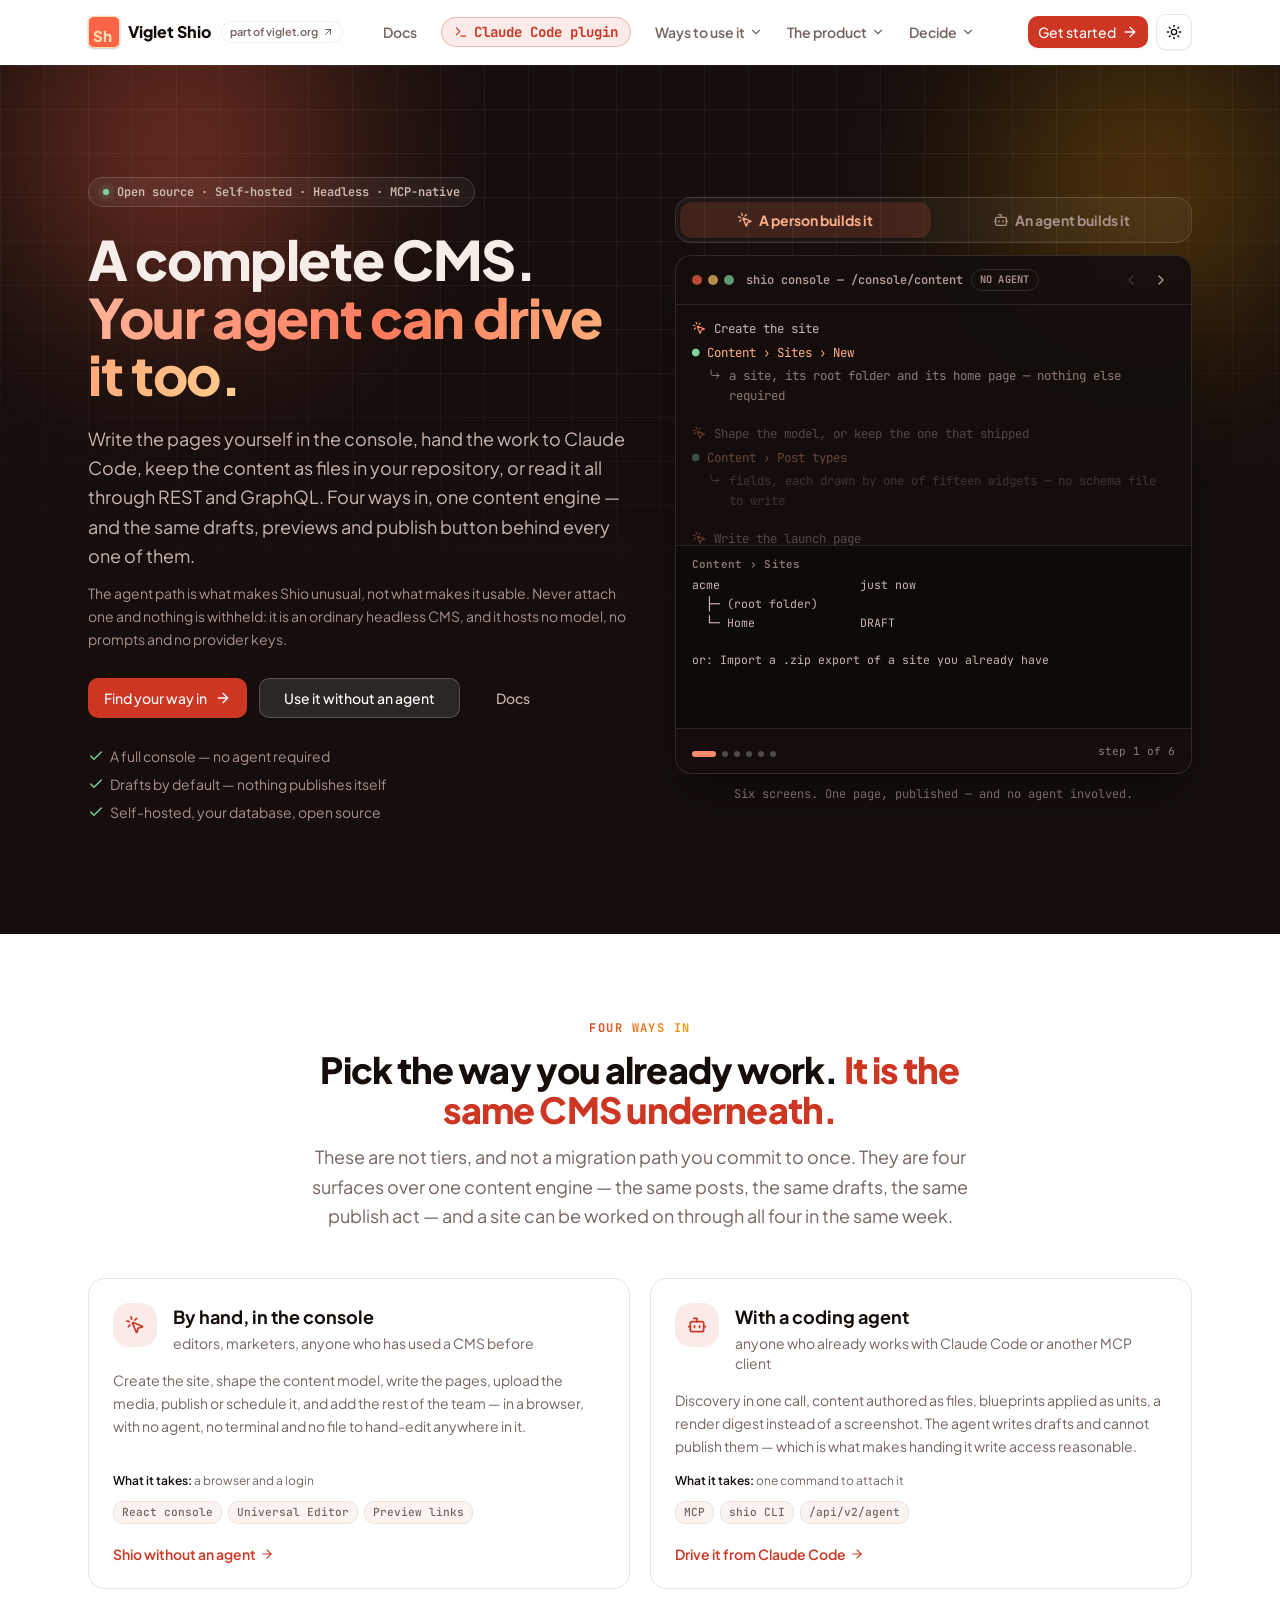
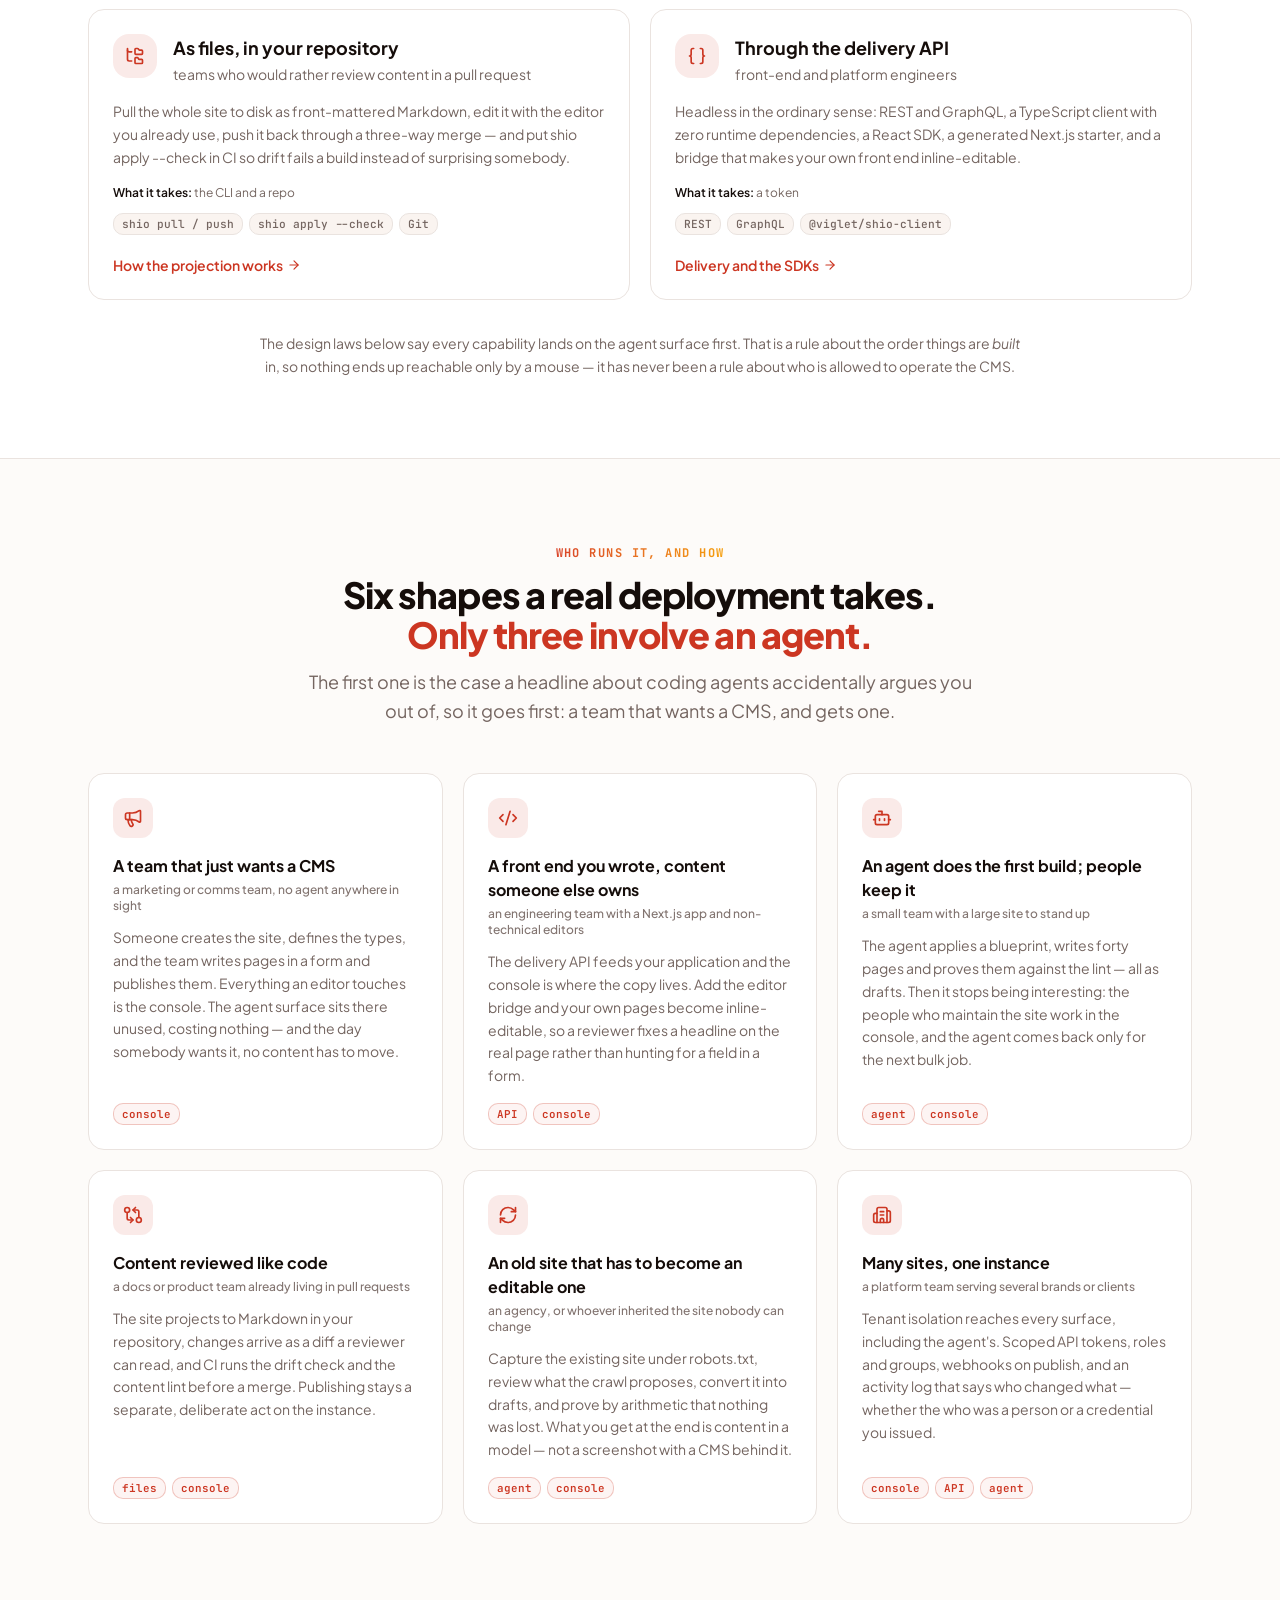
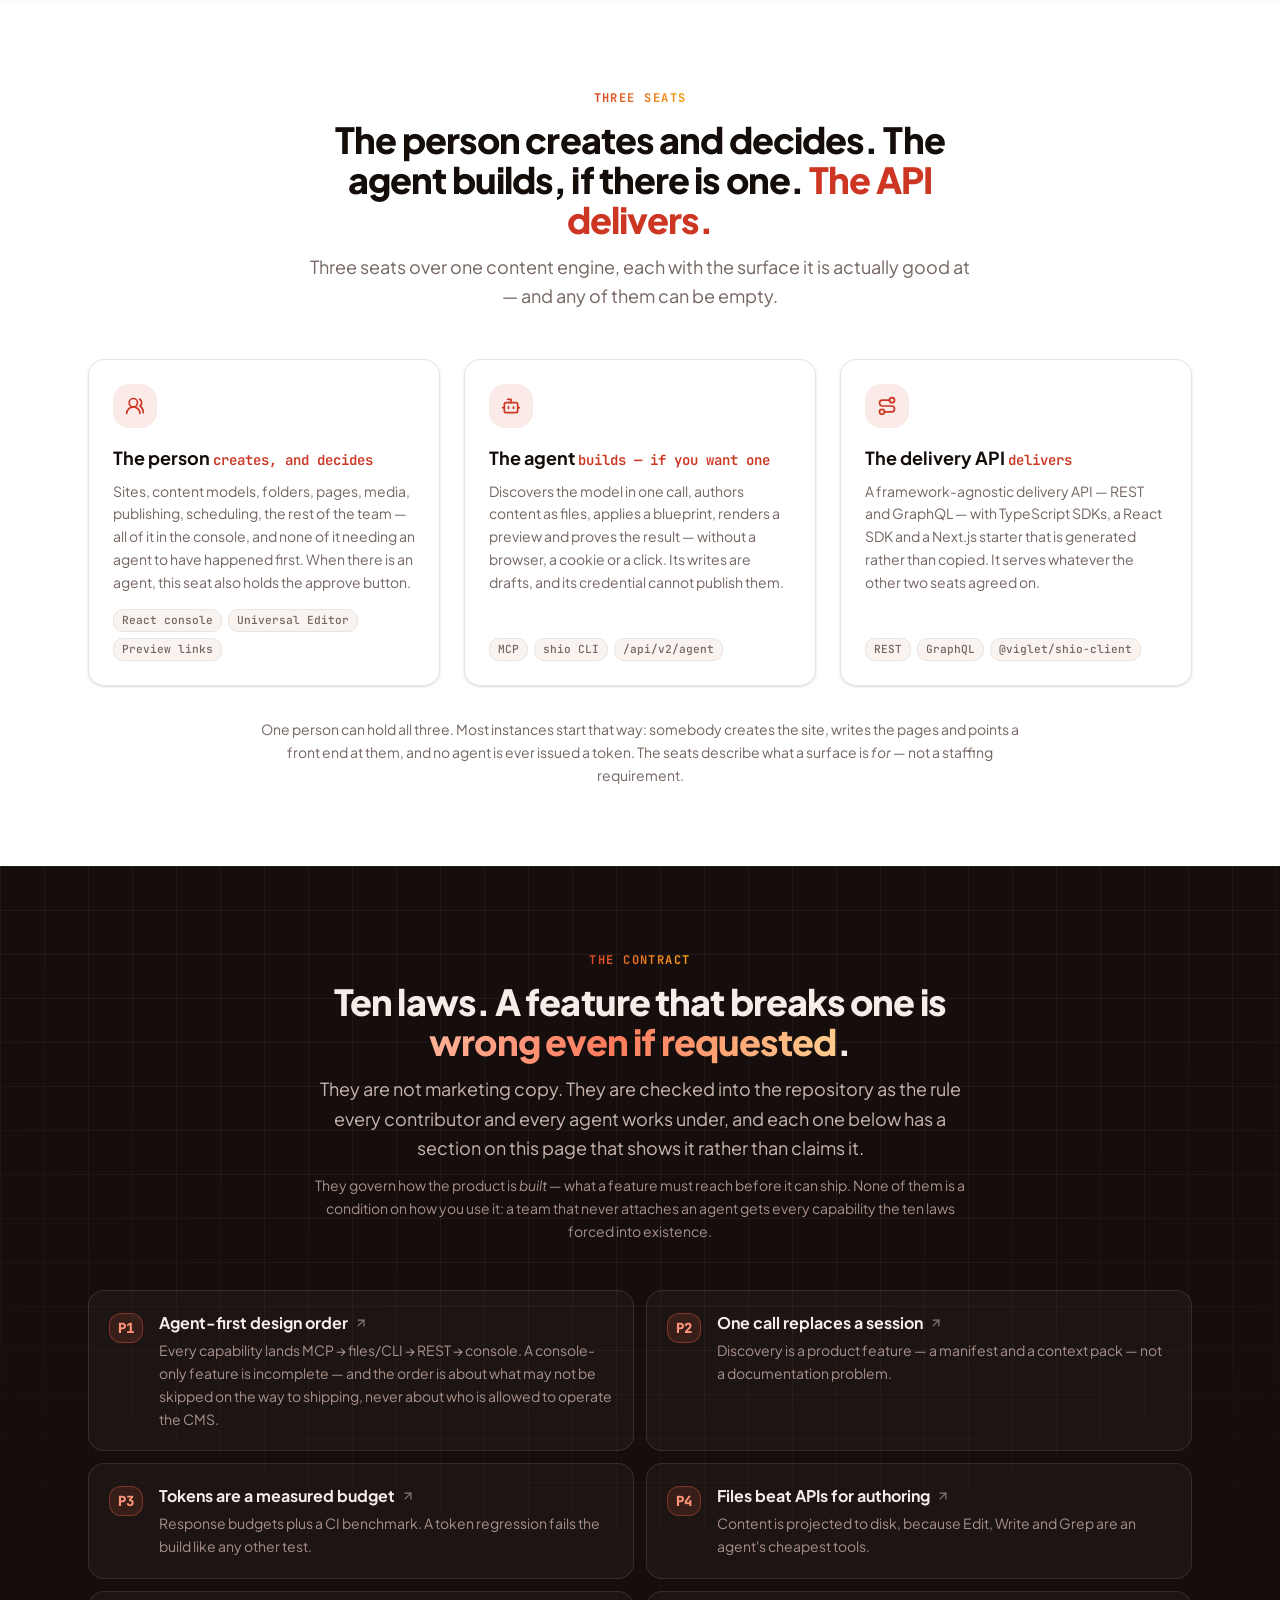
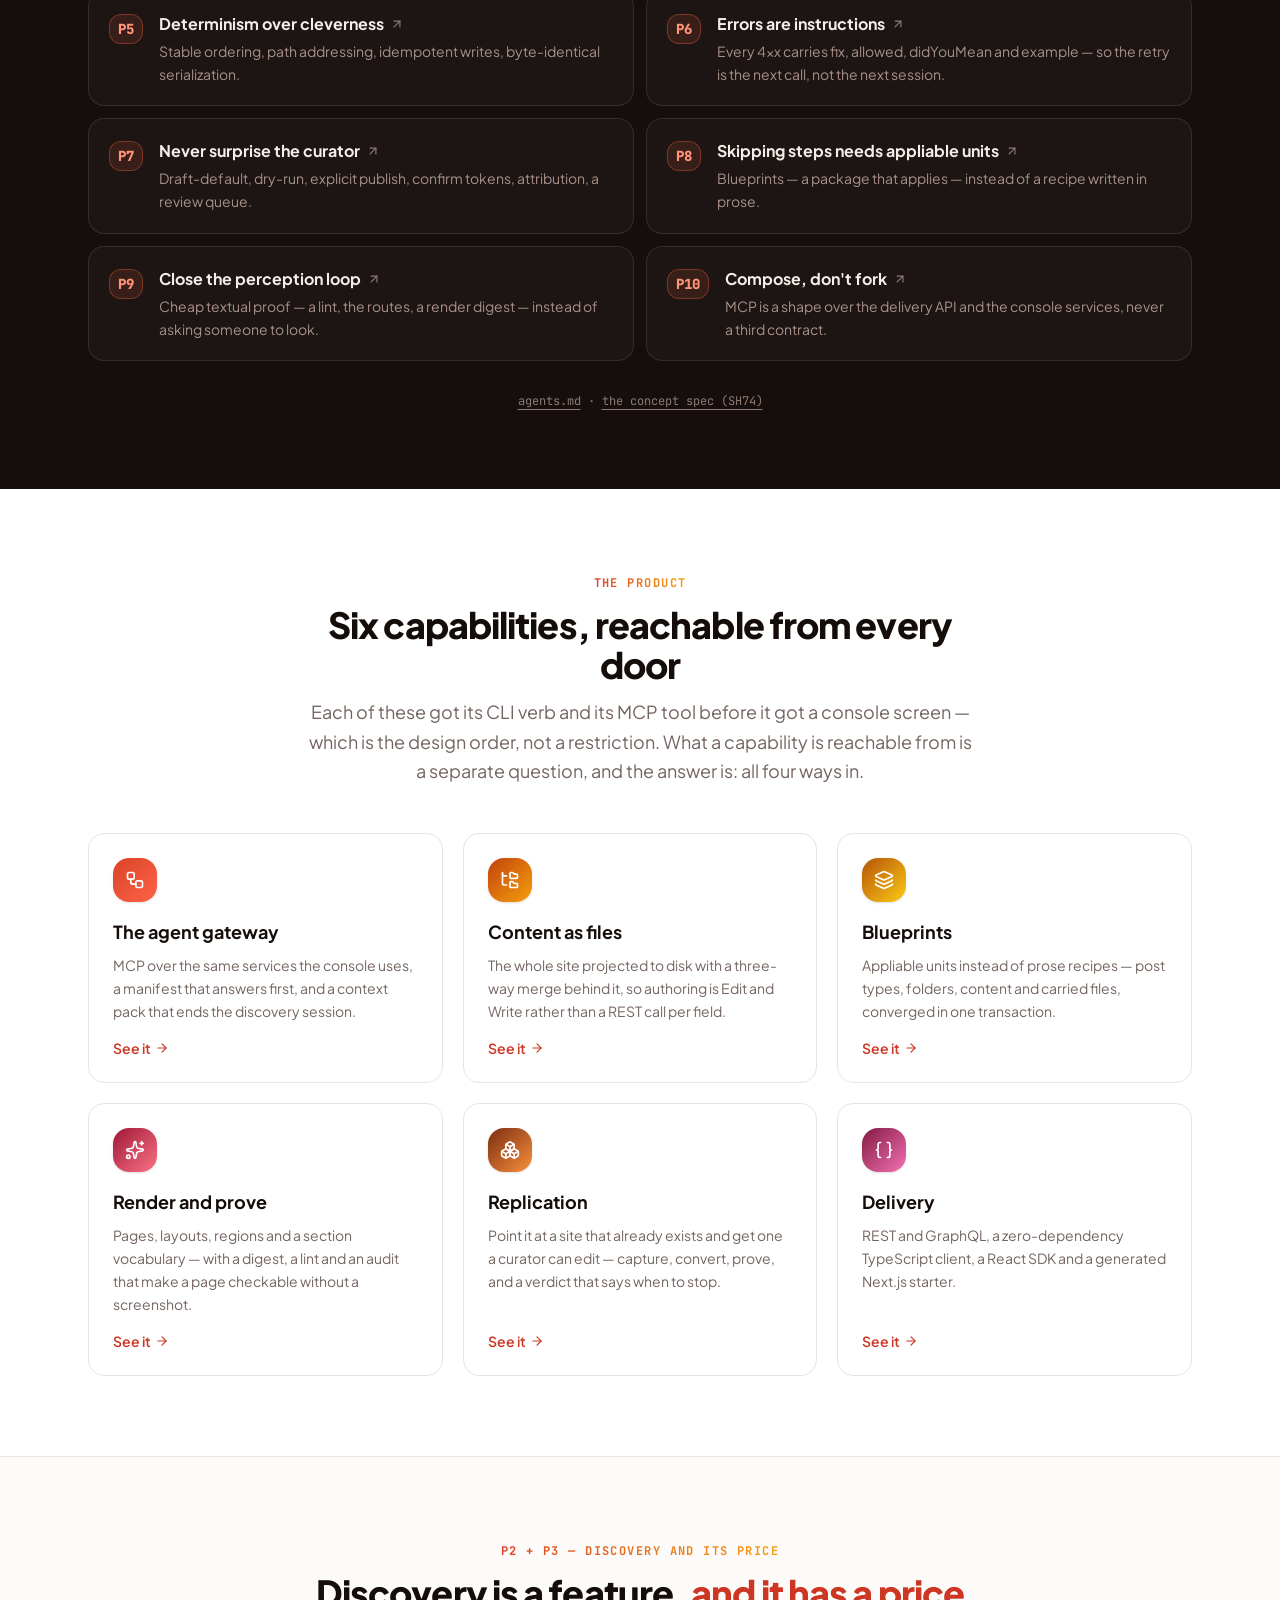
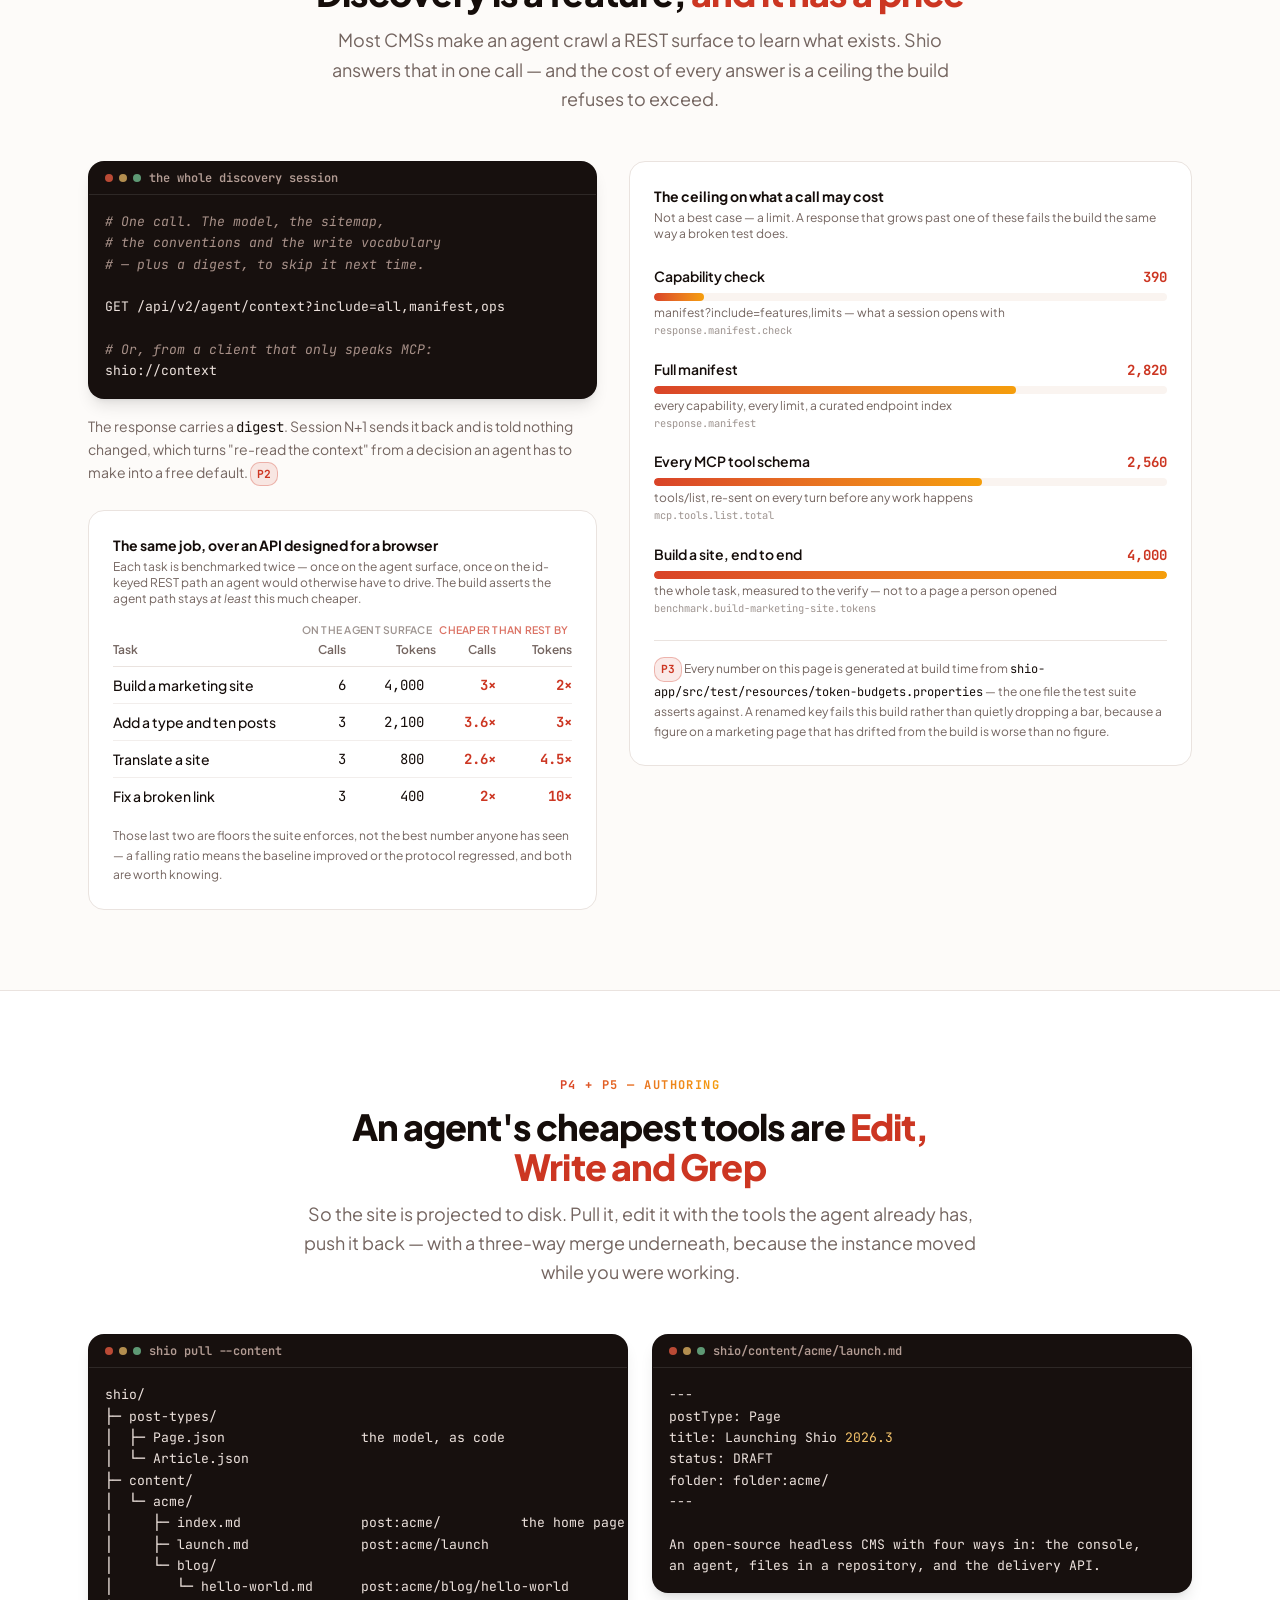
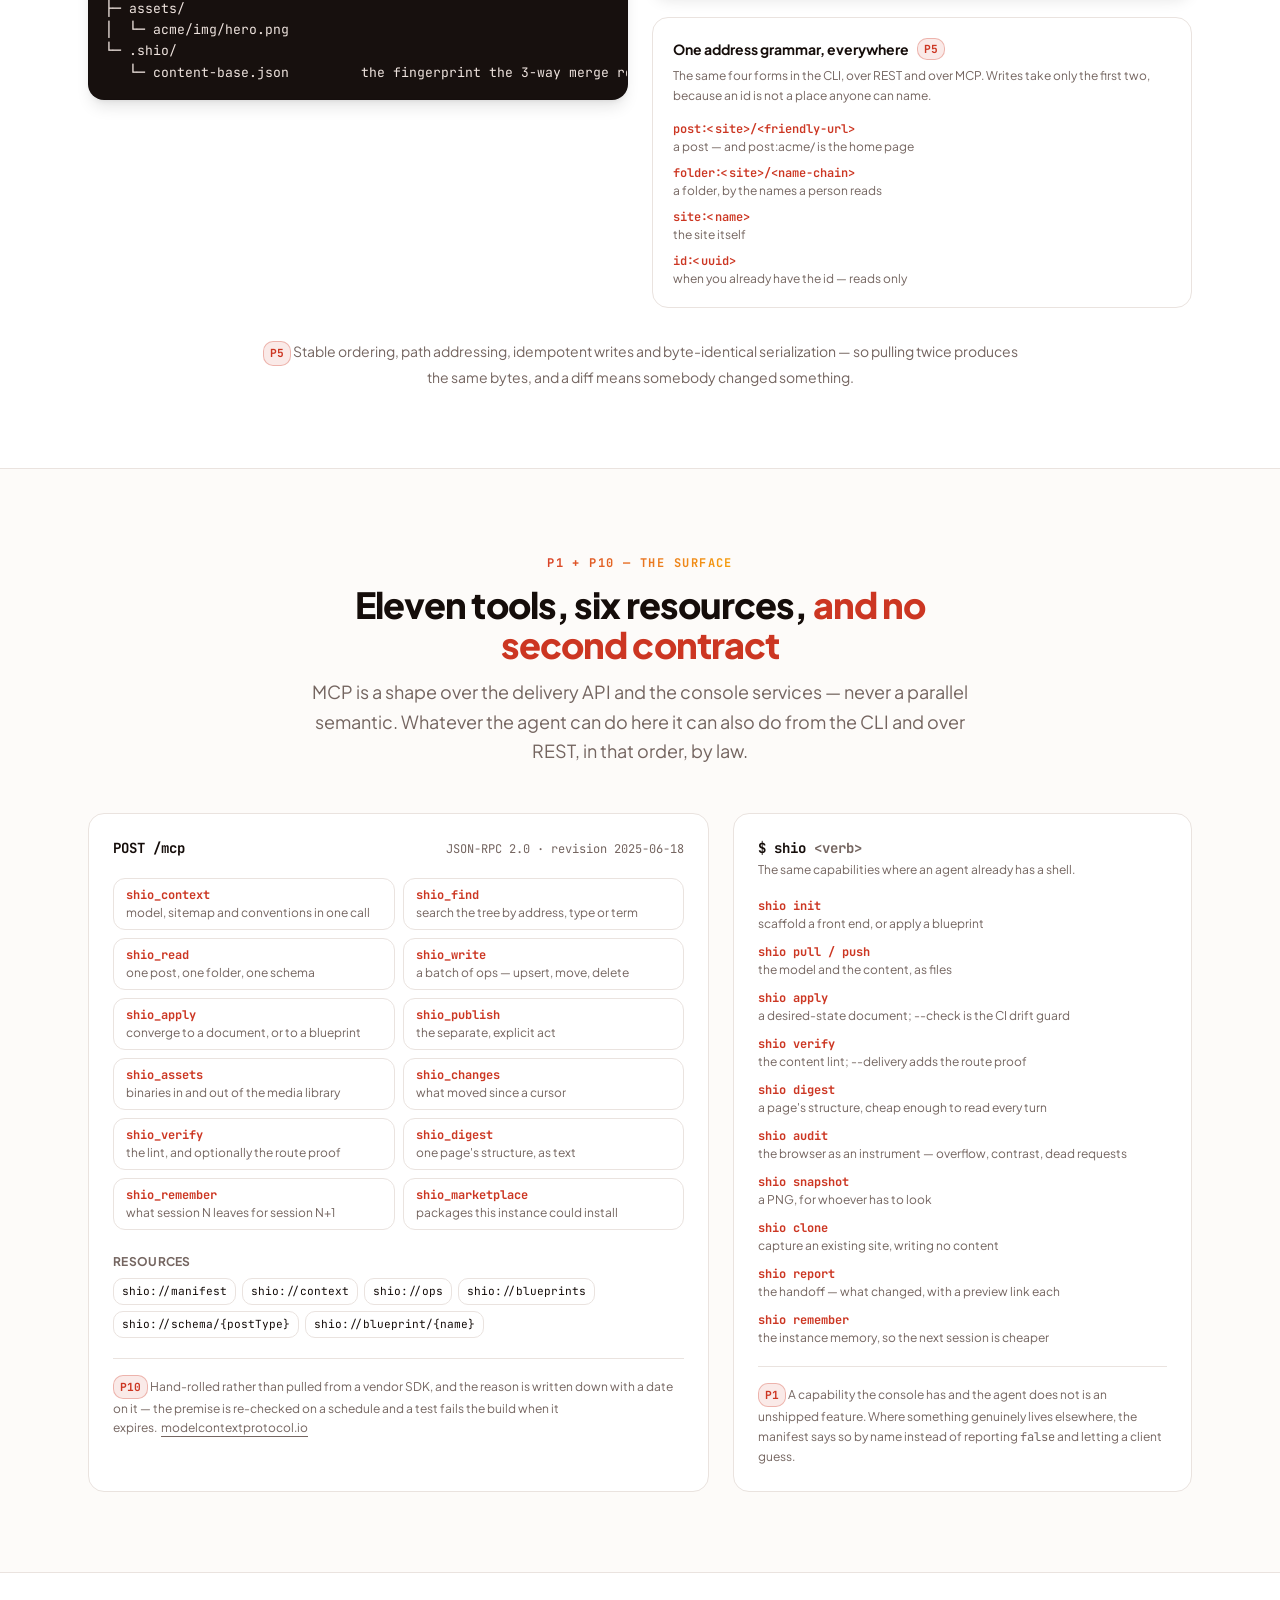
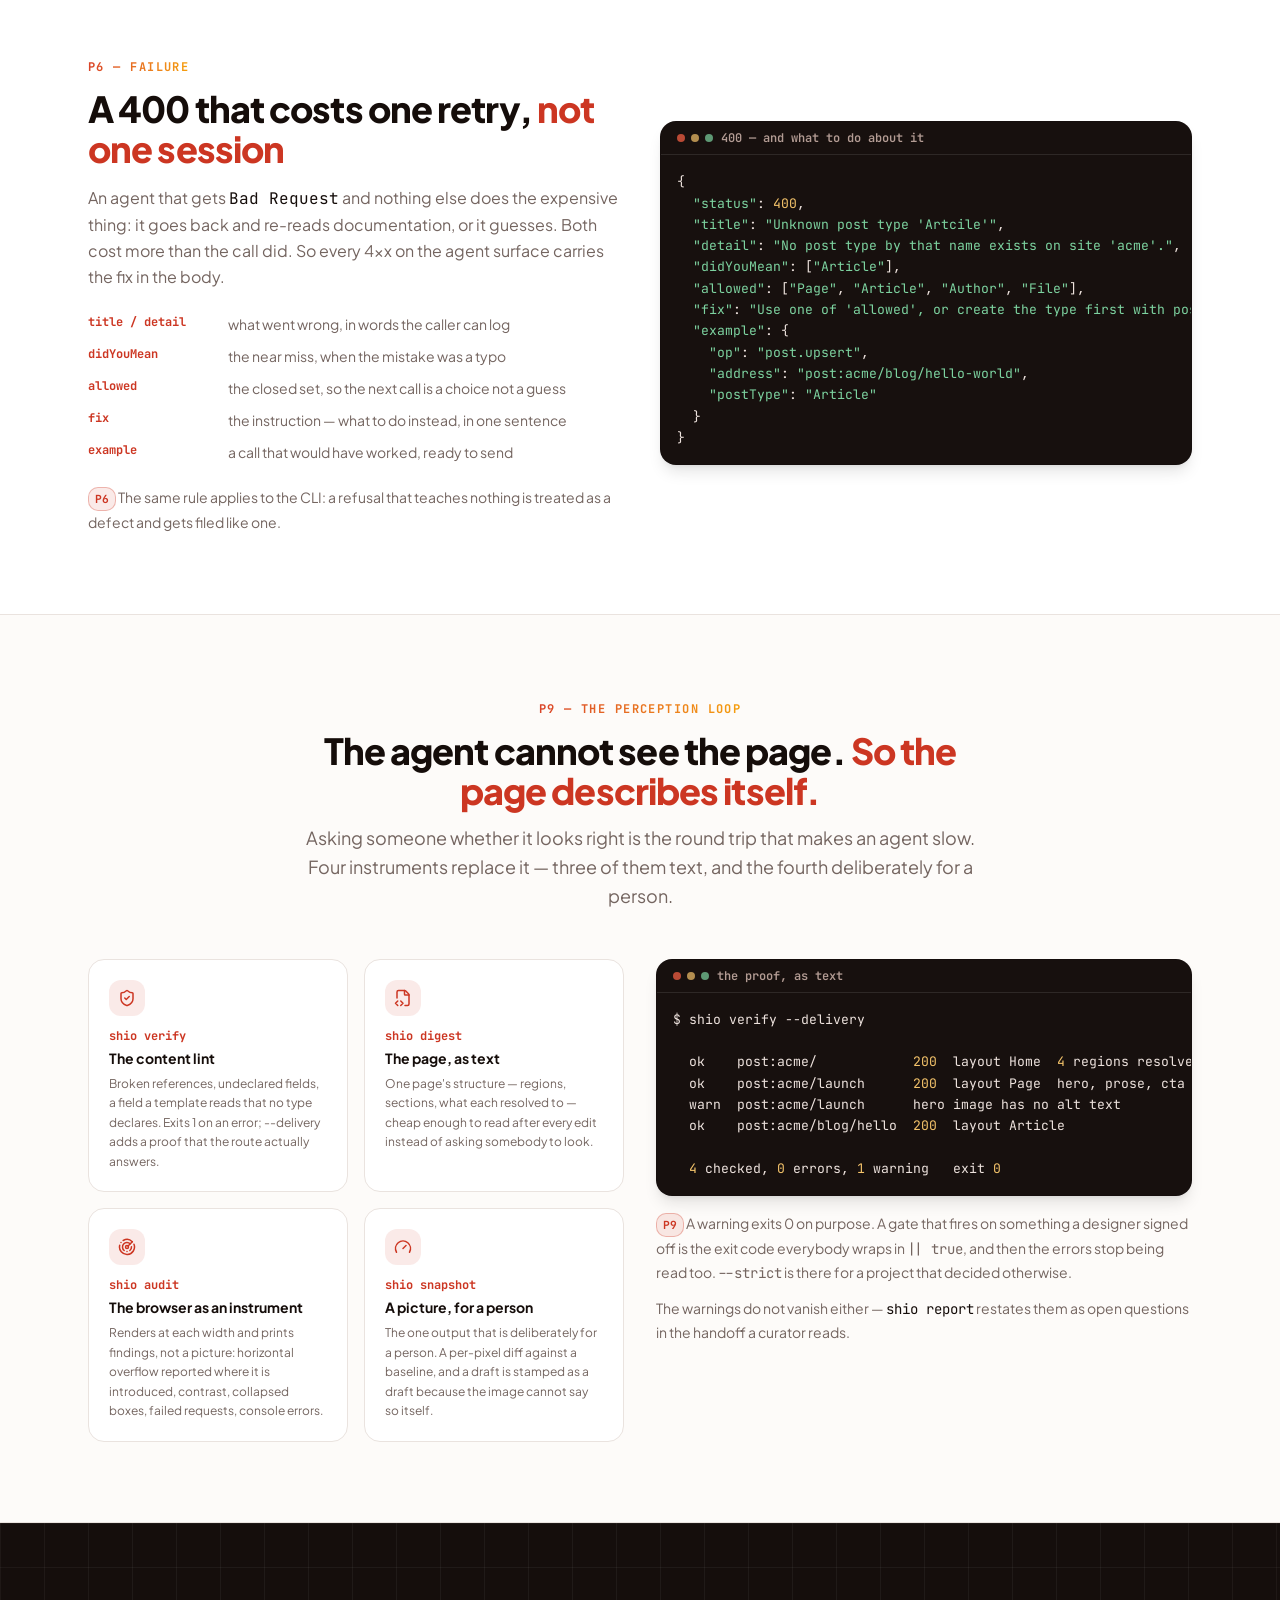
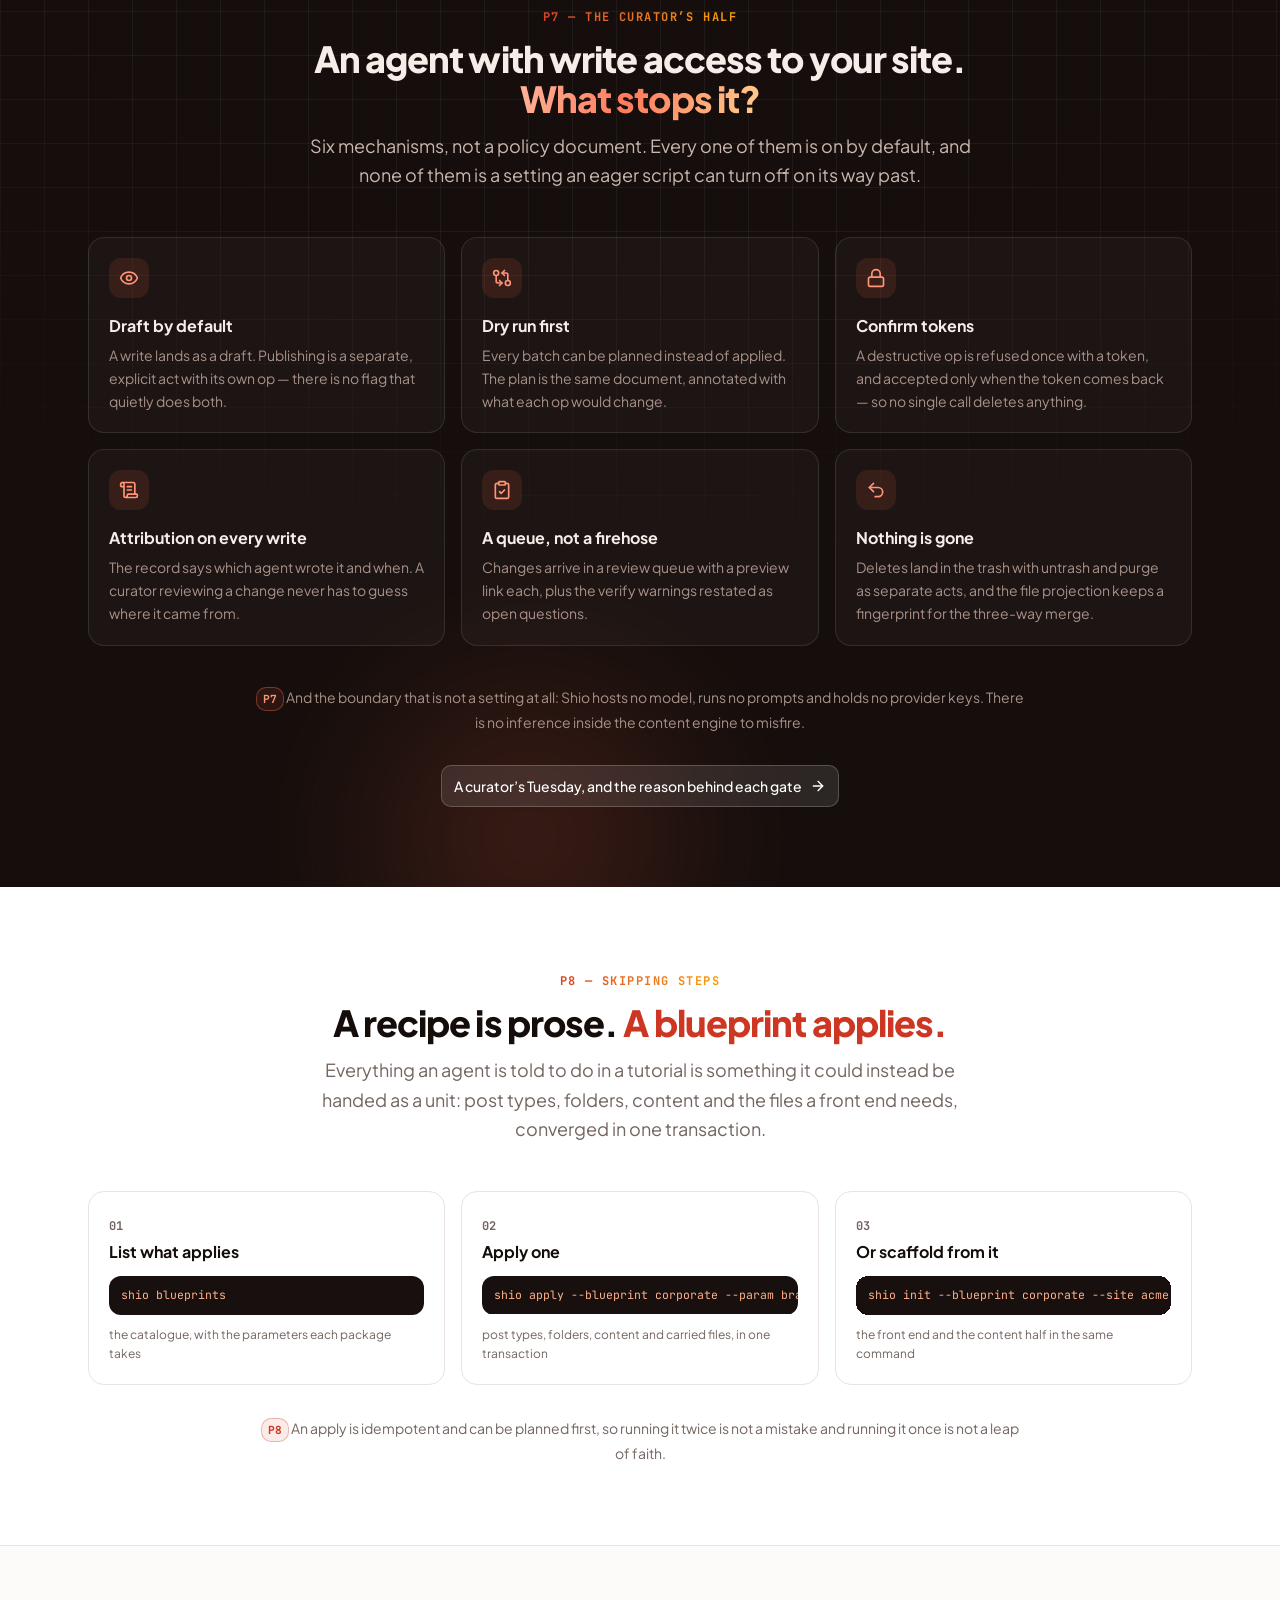
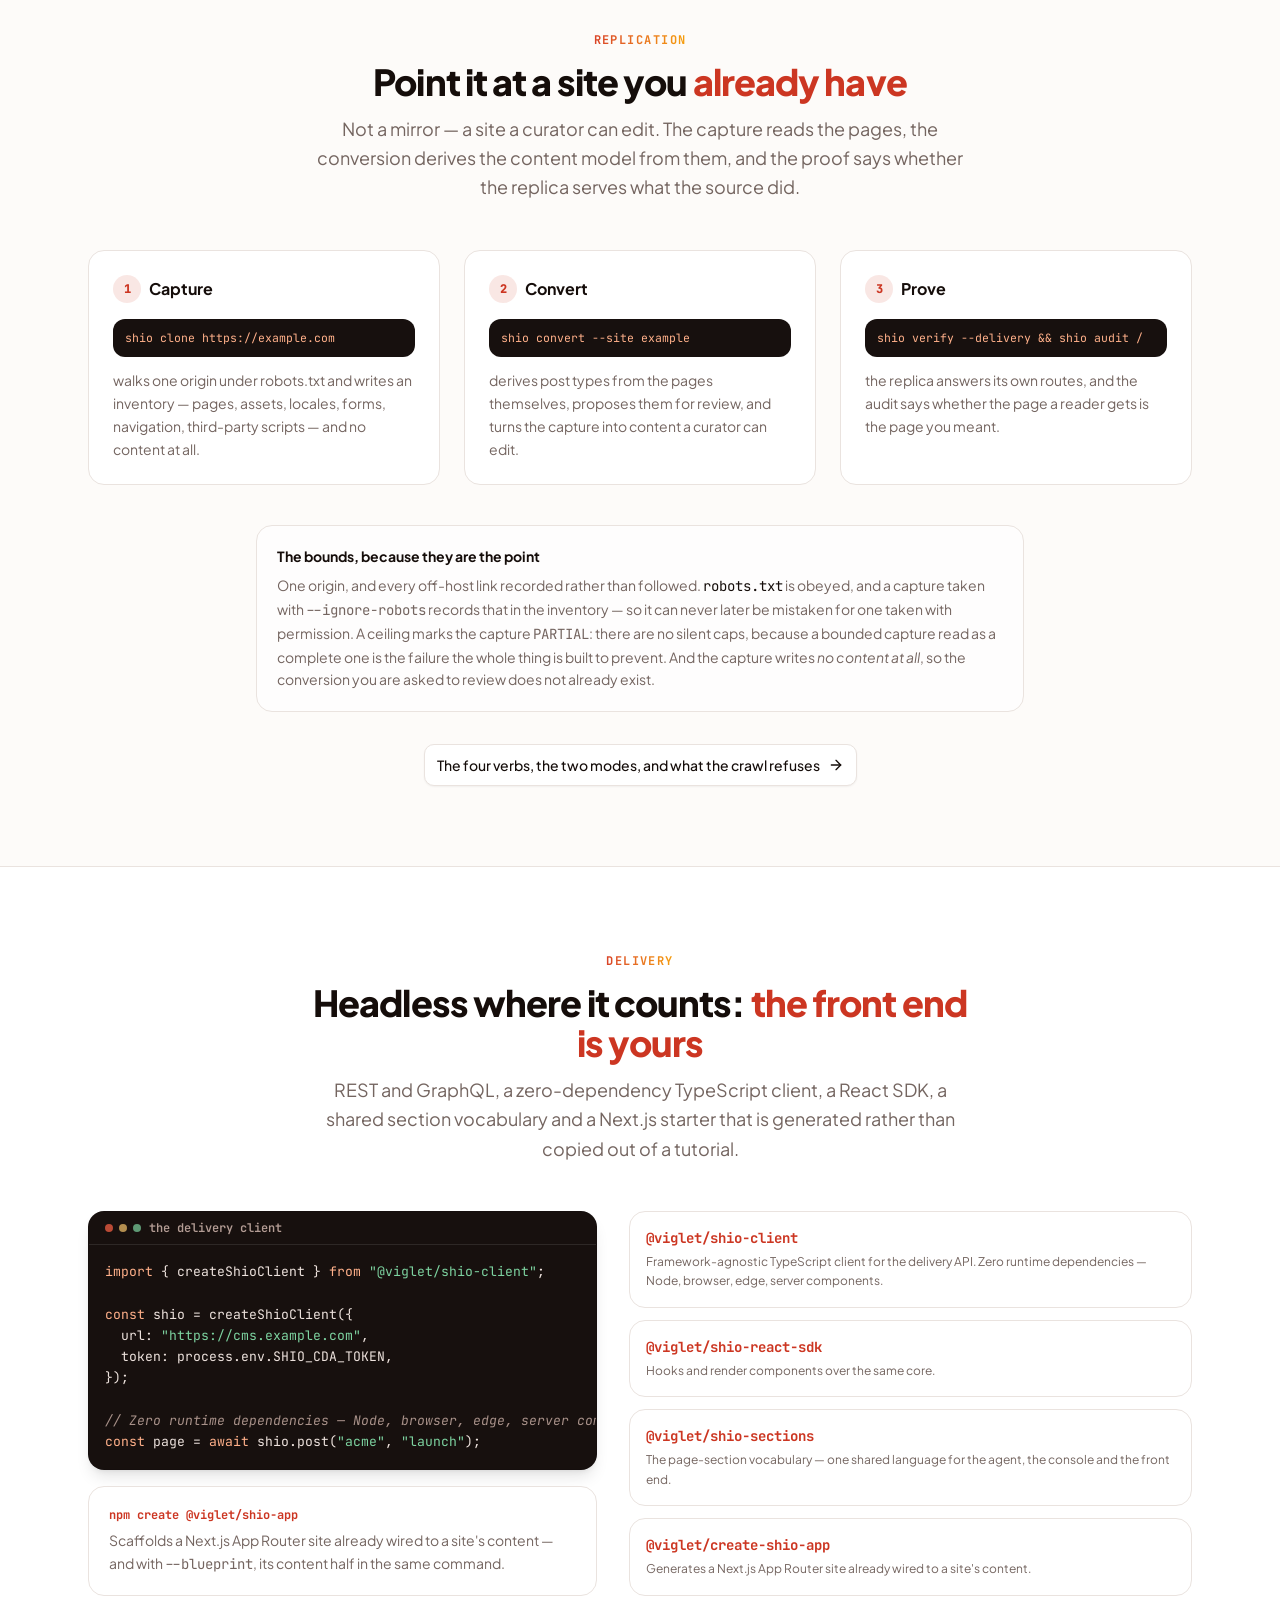
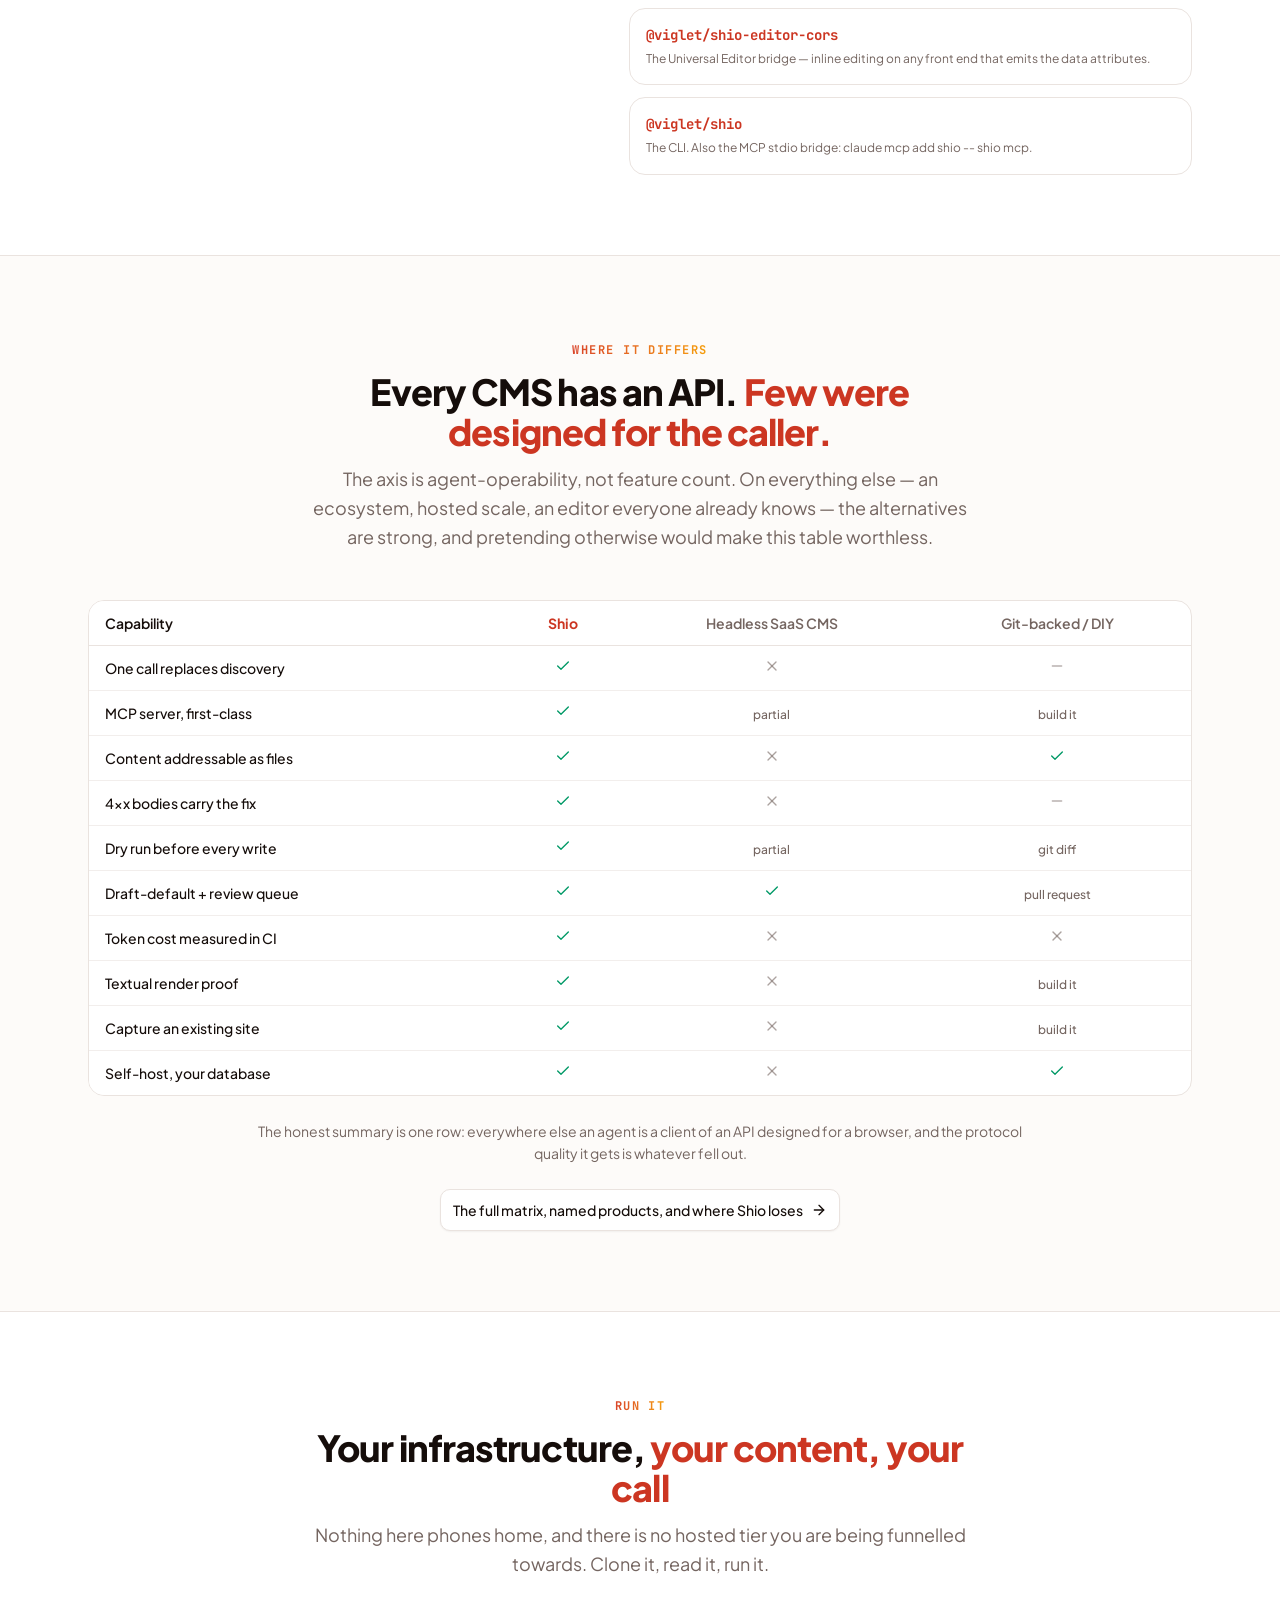
==== commit b8731af8: "deploy: openviglet/shio@1a987f0362e86cc0447a1150387d110b6f2b5942" ====
--- a/index.html
+++ b/index.html
@@ -38,18 +38,18 @@
       href="https://fonts.googleapis.com/css2?family=Plus+Jakarta+Sans:ital,wght@0,400;0,500;0,600;0,700;0,800;1,400&family=JetBrains+Mono:wght@400;500;700&display=swap"
       rel="stylesheet"
     />
-    <script type="module" crossorigin src="/assets/index-c4sJRosU.js"></script>
-    <link rel="stylesheet" crossorigin href="/assets/index-CrC-IF7i.css">
+    <script type="module" crossorigin src="/assets/index-BkF9KOI7.js"></script>
+    <link rel="stylesheet" crossorigin href="/assets/index-Dx7gC5NM.css">
   </head>
   <body>
-    <div id="root"><div class="flex min-h-screen flex-col"><header class="sticky top-0 z-50 backdrop-blur-md transition-colors border-b border-transparent bg-background/60"><div class="mx-auto w-full max-w-6xl px-6 flex h-16 items-center gap-4"><div class="flex shrink-0 items-center gap-2.5"><a href="/" class="text-base" aria-label="Viglet Shio — home"><span class="items-center gap-2 font-extrabold hidden sm:inline-flex"><div aria-label="Sh" style="display:inline-flex;align-items:center;justify-content:flex-start;width:32px;height:32px;flex-shrink:0;background-color:#FF6347;color:#FFDEAD;padding-left:4px;border-radius:6px;border-width:1px;border-style:solid;border-color:#FFDEAD;box-shadow:0 0px 1px rgba(0,0,0,0.22), 0 1px 2px rgba(0,0,0,0.19);box-sizing:border-box;overflow:hidden;user-select:none"><span style="font-size:15px;font-weight:900;line-height:1;margin-top:8px">Sh</span></div><span>Viglet Shio</span></span><span class="inline-flex items-center gap-2 font-extrabold sm:hidden"><div aria-label="Sh" style="display:inline-flex;align-items:center;justify-content:flex-start;width:32px;height:32px;flex-shrink:0;background-color:#FF6347;color:#FFDEAD;padding-left:4px;border-radius:6px;border-width:1px;border-style:solid;border-color:#FFDEAD;box-shadow:0 0px 1px rgba(0,0,0,0.22), 0 1px 2px rgba(0,0,0,0.19);box-sizing:border-box;overflow:hidden;user-select:none"><span style="font-size:15px;font-weight:900;line-height:1;margin-top:8px">Sh</span></div></span></a><a href="https://www.viglet.org" class="hidden items-center gap-1 rounded-full border border-border/60 px-2 py-0.5 text-[11px] font-semibold whitespace-nowrap text-muted-foreground transition-colors hover:border-border hover:text-foreground sm:inline-flex">part of viglet.org<svg xmlns="http://www.w3.org/2000/svg" width="24" height="24" viewBox="0 0 24 24" fill="none" stroke="currentColor" stroke-width="2" stroke-linecap="round" stroke-linejoin="round" class="lucide lucide-arrow-up-right size-3" aria-hidden="true"><path d="M7 7h10v10"></path><path d="M7 17 17 7"></path></svg></a></div><nav class="ml-4 hidden items-center gap-5 lg:flex xl:ml-6 xl:gap-6"><a href="https://docs.viglet.org/shio/" class="text-sm font-semibold whitespace-nowrap text-muted-foreground transition-colors hover:text-foreground">Docs</a><a href="/claude-code" class="inline-flex items-center gap-1.5 rounded-full border border-primary/30 bg-primary/10 px-3 py-1 font-mono text-sm font-bold whitespace-nowrap text-primary transition-colors hover:border-primary/50 hover:bg-primary/15"><svg xmlns="http://www.w3.org/2000/svg" width="24" height="24" viewBox="0 0 24 24" fill="none" stroke="currentColor" stroke-width="2" stroke-linecap="round" stroke-linejoin="round" class="lucide lucide-terminal size-3.5" aria-hidden="true"><path d="M12 19h8"></path><path d="m4 17 6-6-6-6"></path></svg>Claude Code plugin</a><button type="button" id="radix-_R_f5_" aria-haspopup="menu" aria-expanded="false" data-state="closed" class="group flex items-center gap-1 text-sm font-semibold whitespace-nowrap text-muted-foreground outline-hidden transition-colors hover:text-foreground data-[state=open]:text-foreground">Ways to use it<svg xmlns="http://www.w3.org/2000/svg" width="24" height="24" viewBox="0 0 24 24" fill="none" stroke="currentColor" stroke-width="2" stroke-linecap="round" stroke-linejoin="round" class="lucide lucide-chevron-down size-3.5 transition-transform group-data-[state=open]:rotate-180" aria-hidden="true"><path d="m6 9 6 6 6-6"></path></svg></button><button type="button" id="radix-_R_n5_" aria-haspopup="menu" aria-expanded="false" data-state="closed" class="group flex items-center gap-1 text-sm font-semibold whitespace-nowrap text-muted-foreground outline-hidden transition-colors hover:text-foreground data-[state=open]:text-foreground">The product<svg xmlns="http://www.w3.org/2000/svg" width="24" height="24" viewBox="0 0 24 24" fill="none" stroke="currentColor" stroke-width="2" stroke-linecap="round" stroke-linejoin="round" class="lucide lucide-chevron-down size-3.5 transition-transform group-data-[state=open]:rotate-180" aria-hidden="true"><path d="m6 9 6 6 6-6"></path></svg></button><button type="button" id="radix-_R_v5_" aria-haspopup="menu" aria-expanded="false" data-state="closed" class="group flex items-center gap-1 text-sm font-semibold whitespace-nowrap text-muted-foreground outline-hidden transition-colors hover:text-foreground data-[state=open]:text-foreground">Decide<svg xmlns="http://www.w3.org/2000/svg" width="24" height="24" viewBox="0 0 24 24" fill="none" stroke="currentColor" stroke-width="2" stroke-linecap="round" stroke-linejoin="round" class="lucide lucide-chevron-down size-3.5 transition-transform group-data-[state=open]:rotate-180" aria-hidden="true"><path d="m6 9 6 6 6-6"></path></svg></button></nav><div class="ml-auto flex items-center gap-2"><a href="https://docs.viglet.org/shio/" data-slot="button" class="inline-flex items-center justify-center whitespace-nowrap text-sm font-medium transition-all disabled:pointer-events-none disabled:opacity-50 [&amp;_svg]:pointer-events-none [&amp;_svg:not([class*=&#x27;size-&#x27;])]:size-4 shrink-0 [&amp;_svg]:shrink-0 outline-none focus-visible:border-ring focus-visible:ring-ring/50 focus-visible:ring-[3px] aria-invalid:ring-destructive/20 dark:aria-invalid:ring-destructive/40 aria-invalid:border-destructive bg-primary text-primary-foreground shadow-xs hover:bg-primary/90 h-8 rounded-md gap-1.5 px-3 has-[&gt;svg]:px-2.5">Get started<svg xmlns="http://www.w3.org/2000/svg" width="24" height="24" viewBox="0 0 24 24" fill="none" stroke="currentColor" stroke-width="2" stroke-linecap="round" stroke-linejoin="round" class="lucide lucide-arrow-right size-4" aria-hidden="true"><path d="M5 12h14"></path><path d="m12 5 7 7-7 7"></path></svg></a><button data-slot="button" class="inline-flex items-center justify-center gap-2 whitespace-nowrap rounded-md text-sm font-medium transition-all disabled:pointer-events-none disabled:opacity-50 [&amp;_svg]:pointer-events-none [&amp;_svg:not([class*=&#x27;size-&#x27;])]:size-4 shrink-0 [&amp;_svg]:shrink-0 outline-none focus-visible:border-ring focus-visible:ring-ring/50 focus-visible:ring-[3px] aria-invalid:ring-destructive/20 dark:aria-invalid:ring-destructive/40 aria-invalid:border-destructive border bg-background shadow-xs hover:bg-accent hover:text-accent-foreground dark:bg-input/30 dark:border-input dark:hover:bg-input/50 size-9" type="button" id="radix-_R_5l_" aria-haspopup="menu" aria-expanded="false" data-state="closed"><svg xmlns="http://www.w3.org/2000/svg" width="24" height="24" viewBox="0 0 24 24" fill="none" stroke="currentColor" stroke-width="2" stroke-linecap="round" stroke-linejoin="round" class="lucide lucide-sun h-[1.2rem] w-[1.2rem] scale-100 rotate-0 transition-all dark:scale-0 dark:-rotate-90" aria-hidden="true"><circle cx="12" cy="12" r="4"></circle><path d="M12 2v2"></path><path d="M12 20v2"></path><path d="m4.93 4.93 1.41 1.41"></path><path d="m17.66 17.66 1.41 1.41"></path><path d="M2 12h2"></path><path d="M20 12h2"></path><path d="m6.34 17.66-1.41 1.41"></path><path d="m19.07 4.93-1.41 1.41"></path></svg><svg xmlns="http://www.w3.org/2000/svg" width="24" height="24" viewBox="0 0 24 24" fill="none" stroke="currentColor" stroke-width="2" stroke-linecap="round" stroke-linejoin="round" class="lucide lucide-moon absolute h-[1.2rem] w-[1.2rem] scale-0 rotate-90 transition-all dark:scale-100 dark:rotate-0" aria-hidden="true"><path d="M20.985 12.486a9 9 0 1 1-9.473-9.472c.405-.022.617.46.402.803a6 6 0 0 0 8.268 8.268c.344-.215.825-.004.803.401"></path></svg><span class="sr-only">Toggle theme</span></button><button type="button" aria-label="Open menu" aria-expanded="false" class="flex size-9 items-center justify-center rounded-lg text-muted-foreground transition-colors hover:bg-muted hover:text-foreground lg:hidden"><svg xmlns="http://www.w3.org/2000/svg" width="24" height="24" viewBox="0 0 24 24" fill="none" stroke="currentColor" stroke-width="2" stroke-linecap="round" stroke-linejoin="round" class="lucide lucide-menu size-5" aria-hidden="true"><path d="M4 5h16"></path><path d="M4 12h16"></path><path d="M4 19h16"></path></svg></button></div></div></header><main class="flex-1"><section id="top" class="relative isolate overflow-hidden bg-[#150e0c] text-[#f6ece8]"><div class="grid-bg pointer-events-none absolute inset-0 -z-10"></div><div class="animate-orb-a pointer-events-none absolute -top-44 -left-20 -z-10 h-[520px] w-[520px] rounded-full bg-[radial-gradient(circle,#ff6347,transparent_70%)] opacity-45 blur-[70px]"></div><div class="animate-orb-b pointer-events-none absolute -top-28 -right-24 -z-10 h-[460px] w-[460px] rounded-full bg-[radial-gradient(circle,#f59e0b,transparent_70%)] opacity-35 blur-[70px]"></div><div class="mx-auto w-full max-w-6xl px-6 grid grid-cols-1 items-center gap-12 py-20 lg:grid-cols-[1.02fr_0.98fr] lg:py-28"><div class="min-w-0"><span class="mb-6 inline-flex items-center gap-2 rounded-full border border-white/15 bg-white/5 px-3.5 py-1.5 font-mono text-xs font-semibold text-[#d3bcb3]"><span class="size-1.5 rounded-full bg-[#7dd3a0] shadow-[0_0_8px] shadow-[#7dd3a0]"></span>Open source · Self-hosted · Headless · MCP-native</span><h1 class="text-4xl font-extrabold leading-[1.06] tracking-tight sm:text-5xl lg:text-[3.4rem]">A complete CMS.<!-- --> <span class="text-gradient">Your agent can drive it too.</span></h1><p class="mt-5 max-w-xl text-lg leading-relaxed text-[#c9b6ae]">Write the pages yourself in the console, hand the work to Claude Code, keep the content as files in your repository, or read it all through REST and GraphQL. Four ways in, one content engine — and the same drafts, previews and publish button behind every one of them.</p><p class="mt-3 max-w-xl text-sm leading-relaxed text-[#a89189]">The agent path is what makes Shio unusual, not what makes it usable. Never attach one and nothing is withheld: it is an ordinary headless CMS, and it hosts no model, no prompts and no provider keys.</p><div class="mt-7 flex flex-wrap gap-3"><a href="#paths" data-slot="button" class="inline-flex items-center justify-center gap-2 whitespace-nowrap text-sm font-medium transition-all disabled:pointer-events-none disabled:opacity-50 [&amp;_svg]:pointer-events-none [&amp;_svg:not([class*=&#x27;size-&#x27;])]:size-4 shrink-0 [&amp;_svg]:shrink-0 outline-none focus-visible:border-ring focus-visible:ring-ring/50 focus-visible:ring-[3px] aria-invalid:ring-destructive/20 dark:aria-invalid:ring-destructive/40 aria-invalid:border-destructive bg-primary text-primary-foreground shadow-xs hover:bg-primary/90 h-10 rounded-md px-6 has-[&gt;svg]:px-4">Find your way in <svg xmlns="http://www.w3.org/2000/svg" width="24" height="24" viewBox="0 0 24 24" fill="none" stroke="currentColor" stroke-width="2" stroke-linecap="round" stroke-linejoin="round" class="lucide lucide-arrow-right size-4" aria-hidden="true"><path d="M5 12h14"></path><path d="m12 5 7 7-7 7"></path></svg></a><a href="/console" data-slot="button" class="inline-flex items-center justify-center gap-2 whitespace-nowrap text-sm font-medium transition-all disabled:pointer-events-none disabled:opacity-50 [&amp;_svg]:pointer-events-none [&amp;_svg:not([class*=&#x27;size-&#x27;])]:size-4 shrink-0 [&amp;_svg]:shrink-0 outline-none focus-visible:border-ring focus-visible:ring-ring/50 focus-visible:ring-[3px] aria-invalid:ring-destructive/20 dark:aria-invalid:ring-destructive/40 aria-invalid:border-destructive border shadow-xs dark:border-input dark:hover:bg-input/50 h-10 rounded-md px-6 has-[&gt;svg]:px-4 border-white/20 bg-white/10 text-white hover:bg-white/20 hover:text-white dark:bg-white/10">Use it without an agent</a><a href="https://docs.viglet.org/shio/" data-slot="button" class="inline-flex items-center justify-center gap-2 whitespace-nowrap text-sm font-medium transition-all disabled:pointer-events-none disabled:opacity-50 [&amp;_svg]:pointer-events-none [&amp;_svg:not([class*=&#x27;size-&#x27;])]:size-4 shrink-0 [&amp;_svg]:shrink-0 outline-none focus-visible:border-ring focus-visible:ring-ring/50 focus-visible:ring-[3px] aria-invalid:ring-destructive/20 dark:aria-invalid:ring-destructive/40 aria-invalid:border-destructive dark:hover:bg-accent/50 h-10 rounded-md px-6 has-[&gt;svg]:px-4 text-[#c9b6ae] hover:bg-white/10 hover:text-white">Docs</a></div><div class="mt-7 flex flex-wrap gap-x-6 gap-y-2 text-sm text-[#a89189]"><span class="inline-flex items-center gap-1.5"><svg xmlns="http://www.w3.org/2000/svg" width="24" height="24" viewBox="0 0 24 24" fill="none" stroke="currentColor" stroke-width="2" stroke-linecap="round" stroke-linejoin="round" class="lucide lucide-check size-4 text-[#7dd3a0]" aria-hidden="true"><path d="M20 6 9 17l-5-5"></path></svg>A full console — no agent required</span><span class="inline-flex items-center gap-1.5"><svg xmlns="http://www.w3.org/2000/svg" width="24" height="24" viewBox="0 0 24 24" fill="none" stroke="currentColor" stroke-width="2" stroke-linecap="round" stroke-linejoin="round" class="lucide lucide-check size-4 text-[#7dd3a0]" aria-hidden="true"><path d="M20 6 9 17l-5-5"></path></svg>Drafts by default — nothing publishes itself</span><span class="inline-flex items-center gap-1.5"><svg xmlns="http://www.w3.org/2000/svg" width="24" height="24" viewBox="0 0 24 24" fill="none" stroke="currentColor" stroke-width="2" stroke-linecap="round" stroke-linejoin="round" class="lucide lucide-check size-4 text-[#7dd3a0]" aria-hidden="true"><path d="M20 6 9 17l-5-5"></path></svg>Self-hosted, your database, open source</span></div></div><div class="min-w-0"><div><div role="tablist" aria-label="Two ways to build the same page" class="mb-3 flex gap-1 rounded-xl border border-white/12 bg-white/[0.04] p-1"><button type="button" role="tab" aria-selected="true" aria-controls="session-console" class="flex flex-1 items-center justify-center gap-1.5 rounded-lg px-3 py-2 text-xs font-bold transition-colors sm:text-sm bg-[#ff6347]/15 text-[#ffb08a] shadow-sm"><svg xmlns="http://www.w3.org/2000/svg" width="24" height="24" viewBox="0 0 24 24" fill="none" stroke="currentColor" stroke-width="2" stroke-linecap="round" stroke-linejoin="round" class="lucide lucide-mouse-pointer-click size-4 shrink-0" aria-hidden="true"><path d="M14 4.1 12 6"></path><path d="m5.1 8-2.9-.8"></path><path d="m6 12-1.9 2"></path><path d="M7.2 2.2 8 5.1"></path><path d="M9.037 9.69a.498.498 0 0 1 .653-.653l11 4.5a.5.5 0 0 1-.074.949l-4.349 1.041a1 1 0 0 0-.74.739l-1.04 4.35a.5.5 0 0 1-.95.074z"></path></svg>A person builds it</button><button type="button" role="tab" aria-selected="false" aria-controls="session-agent" class="flex flex-1 items-center justify-center gap-1.5 rounded-lg px-3 py-2 text-xs font-bold transition-colors sm:text-sm text-[#a89189] hover:bg-white/5 hover:text-[#f6ece8]"><svg xmlns="http://www.w3.org/2000/svg" width="24" height="24" viewBox="0 0 24 24" fill="none" stroke="currentColor" stroke-width="2" stroke-linecap="round" stroke-linejoin="round" class="lucide lucide-bot size-4 shrink-0" aria-hidden="true"><path d="M12 8V4H8"></path><rect width="16" height="12" x="4" y="8" rx="2"></rect><path d="M2 14h2"></path><path d="M20 14h2"></path><path d="M15 13v2"></path><path d="M9 13v2"></path></svg>An agent builds it</button></div><div id="session-console" role="tabpanel" aria-label="A person builds it"><div class="relative overflow-hidden rounded-2xl border border-white/12 bg-[#150e0c]/95 shadow-2xl shadow-black/40 backdrop-blur"><div class="flex flex-wrap items-center gap-2 border-b border-white/10 px-4 py-2.5"><span class="flex gap-1.5" aria-hidden="true"><span class="size-2.5 rounded-full bg-[#ff6347]/70"></span><span class="size-2.5 rounded-full bg-[#f5c46b]/70"></span><span class="size-2.5 rounded-full bg-[#7dd3a0]/70"></span></span><span class="ml-1 truncate font-mono text-xs font-semibold text-[#b39c94]">shio console — /console/content</span><span class="rounded-full border border-white/12 px-2 py-0.5 font-mono text-[0.65rem] font-bold tracking-wide text-[#a89189] uppercase">no agent</span><div class="ml-auto flex items-center gap-0.5"><button type="button" disabled="" aria-label="Previous step" title="Previous step" class="flex size-7 items-center justify-center rounded-md text-[#b39c94] transition-colors hover:bg-white/10 hover:text-white disabled:pointer-events-none disabled:opacity-30"><svg xmlns="http://www.w3.org/2000/svg" width="24" height="24" viewBox="0 0 24 24" fill="none" stroke="currentColor" stroke-width="2" stroke-linecap="round" stroke-linejoin="round" class="lucide lucide-chevron-left size-4" aria-hidden="true"><path d="m15 18-6-6 6-6"></path></svg></button><button type="button" aria-label="Next step" title="Next step" class="flex size-7 items-center justify-center rounded-md text-[#b39c94] transition-colors hover:bg-white/10 hover:text-white disabled:pointer-events-none disabled:opacity-30"><svg xmlns="http://www.w3.org/2000/svg" width="24" height="24" viewBox="0 0 24 24" fill="none" stroke="currentColor" stroke-width="2" stroke-linecap="round" stroke-linejoin="round" class="lucide lucide-chevron-right size-4" aria-hidden="true"><path d="m9 18 6-6-6-6"></path></svg></button></div></div><ol class="max-h-[15rem] space-y-3.5 overflow-y-auto px-4 py-3.5 font-mono text-[0.78rem] leading-relaxed"><li class="relative"><button type="button" aria-label="Show step 1: Create the site" aria-current="step" class="peer absolute -inset-x-2 -inset-y-1 z-10 cursor-pointer rounded-lg focus-visible:outline-2 focus-visible:outline-offset-1 focus-visible:outline-[#ff8a6b]"></button><div class="-mx-2 -my-1 rounded-lg px-2 py-1 transition-all duration-500 peer-hover:bg-white/5 opacity-100"><p class="flex gap-2 text-[#c9b6ae]"><svg xmlns="http://www.w3.org/2000/svg" width="24" height="24" viewBox="0 0 24 24" fill="none" stroke="currentColor" stroke-width="2" stroke-linecap="round" stroke-linejoin="round" class="lucide lucide-mouse-pointer-click mt-0.5 size-3.5 shrink-0 text-[#ff8a6b]" aria-hidden="true"><path d="M14 4.1 12 6"></path><path d="m5.1 8-2.9-.8"></path><path d="m6 12-1.9 2"></path><path d="M7.2 2.2 8 5.1"></path><path d="M9.037 9.69a.498.498 0 0 1 .653-.653l11 4.5a.5.5 0 0 1-.074.949l-4.349 1.041a1 1 0 0 0-.74.739l-1.04 4.35a.5.5 0 0 1-.95.074z"></path></svg><span class="min-w-0">Create the site</span></p><p class="mt-1 flex gap-2"><span class="shrink-0 select-none text-[#7dd3a0]">●</span><span class="min-w-0 break-words text-[#ffb08a]">Content › Sites › New</span></p><p class="mt-0.5 flex gap-2 pl-[1.1rem] text-[#8d7b74]"><svg xmlns="http://www.w3.org/2000/svg" width="24" height="24" viewBox="0 0 24 24" fill="none" stroke="currentColor" stroke-width="2" stroke-linecap="round" stroke-linejoin="round" class="lucide lucide-corner-down-right mt-0.5 size-3 shrink-0" aria-hidden="true"><path d="m15 10 5 5-5 5"></path><path d="M4 4v7a4 4 0 0 0 4 4h12"></path></svg><span class="min-w-0 break-words">a site, its root folder and its home page — nothing else required</span></p></div></li><li class="relative"><button type="button" aria-label="Show step 2: Shape the model, or keep the one that shipped" class="peer absolute -inset-x-2 -inset-y-1 z-10 cursor-pointer rounded-lg focus-visible:outline-2 focus-visible:outline-offset-1 focus-visible:outline-[#ff8a6b]"></button><div class="-mx-2 -my-1 rounded-lg px-2 py-1 transition-all duration-500 peer-hover:bg-white/5 opacity-35 peer-hover:opacity-80"><p class="flex gap-2 text-[#c9b6ae]"><svg xmlns="http://www.w3.org/2000/svg" width="24" height="24" viewBox="0 0 24 24" fill="none" stroke="currentColor" stroke-width="2" stroke-linecap="round" stroke-linejoin="round" class="lucide lucide-mouse-pointer-click mt-0.5 size-3.5 shrink-0 text-[#ff8a6b]" aria-hidden="true"><path d="M14 4.1 12 6"></path><path d="m5.1 8-2.9-.8"></path><path d="m6 12-1.9 2"></path><path d="M7.2 2.2 8 5.1"></path><path d="M9.037 9.69a.498.498 0 0 1 .653-.653l11 4.5a.5.5 0 0 1-.074.949l-4.349 1.041a1 1 0 0 0-.74.739l-1.04 4.35a.5.5 0 0 1-.95.074z"></path></svg><span class="min-w-0">Shape the model, or keep the one that shipped</span></p><p class="mt-1 flex gap-2"><span class="shrink-0 select-none text-[#7dd3a0]">●</span><span class="min-w-0 break-words text-[#ffb08a]">Content › Post types</span></p><p class="mt-0.5 flex gap-2 pl-[1.1rem] text-[#8d7b74]"><svg xmlns="http://www.w3.org/2000/svg" width="24" height="24" viewBox="0 0 24 24" fill="none" stroke="currentColor" stroke-width="2" stroke-linecap="round" stroke-linejoin="round" class="lucide lucide-corner-down-right mt-0.5 size-3 shrink-0" aria-hidden="true"><path d="m15 10 5 5-5 5"></path><path d="M4 4v7a4 4 0 0 0 4 4h12"></path></svg><span class="min-w-0 break-words">fields, each drawn by one of fifteen widgets — no schema file to write</span></p></div></li><li class="relative"><button type="button" aria-label="Show step 3: Write the launch page" class="peer absolute -inset-x-2 -inset-y-1 z-10 cursor-pointer rounded-lg focus-visible:outline-2 focus-visible:outline-offset-1 focus-visible:outline-[#ff8a6b]"></button><div class="-mx-2 -my-1 rounded-lg px-2 py-1 transition-all duration-500 peer-hover:bg-white/5 opacity-35 peer-hover:opacity-80"><p class="flex gap-2 text-[#c9b6ae]"><svg xmlns="http://www.w3.org/2000/svg" width="24" height="24" viewBox="0 0 24 24" fill="none" stroke="currentColor" stroke-width="2" stroke-linecap="round" stroke-linejoin="round" class="lucide lucide-mouse-pointer-click mt-0.5 size-3.5 shrink-0 text-[#ff8a6b]" aria-hidden="true"><path d="M14 4.1 12 6"></path><path d="m5.1 8-2.9-.8"></path><path d="m6 12-1.9 2"></path><path d="M7.2 2.2 8 5.1"></path><path d="M9.037 9.69a.498.498 0 0 1 .653-.653l11 4.5a.5.5 0 0 1-.074.949l-4.349 1.041a1 1 0 0 0-.74.739l-1.04 4.35a.5.5 0 0 1-.95.074z"></path></svg><span class="min-w-0">Write the launch page</span></p><p class="mt-1 flex gap-2"><span class="shrink-0 select-none text-[#7dd3a0]">●</span><span class="min-w-0 break-words text-[#ffb08a]">Content › acme › New › Page</span></p><p class="mt-0.5 flex gap-2 pl-[1.1rem] text-[#8d7b74]"><svg xmlns="http://www.w3.org/2000/svg" width="24" height="24" viewBox="0 0 24 24" fill="none" stroke="currentColor" stroke-width="2" stroke-linecap="round" stroke-linejoin="round" class="lucide lucide-corner-down-right mt-0.5 size-3 shrink-0" aria-hidden="true"><path d="m15 10 5 5-5 5"></path><path d="M4 4v7a4 4 0 0 0 4 4h12"></path></svg><span class="min-w-0 break-words">a form built from the type — the same fields, drawn from the same model</span></p></div></li><li class="relative"><button type="button" aria-label="Show step 4: Save it" class="peer absolute -inset-x-2 -inset-y-1 z-10 cursor-pointer rounded-lg focus-visible:outline-2 focus-visible:outline-offset-1 focus-visible:outline-[#ff8a6b]"></button><div class="-mx-2 -my-1 rounded-lg px-2 py-1 transition-all duration-500 peer-hover:bg-white/5 opacity-35 peer-hover:opacity-80"><p class="flex gap-2 text-[#c9b6ae]"><svg xmlns="http://www.w3.org/2000/svg" width="24" height="24" viewBox="0 0 24 24" fill="none" stroke="currentColor" stroke-width="2" stroke-linecap="round" stroke-linejoin="round" class="lucide lucide-mouse-pointer-click mt-0.5 size-3.5 shrink-0 text-[#ff8a6b]" aria-hidden="true"><path d="M14 4.1 12 6"></path><path d="m5.1 8-2.9-.8"></path><path d="m6 12-1.9 2"></path><path d="M7.2 2.2 8 5.1"></path><path d="M9.037 9.69a.498.498 0 0 1 .653-.653l11 4.5a.5.5 0 0 1-.074.949l-4.349 1.041a1 1 0 0 0-.74.739l-1.04 4.35a.5.5 0 0 1-.95.074z"></path></svg><span class="min-w-0">Save it</span></p><p class="mt-1 flex gap-2"><span class="shrink-0 select-none text-[#7dd3a0]">●</span><span class="min-w-0 break-words text-[#ffb08a]">the sticky save bar</span></p><p class="mt-0.5 flex gap-2 pl-[1.1rem] text-[#8d7b74]"><svg xmlns="http://www.w3.org/2000/svg" width="24" height="24" viewBox="0 0 24 24" fill="none" stroke="currentColor" stroke-width="2" stroke-linecap="round" stroke-linejoin="round" class="lucide lucide-corner-down-right mt-0.5 size-3 shrink-0" aria-hidden="true"><path d="m15 10 5 5-5 5"></path><path d="M4 4v7a4 4 0 0 0 4 4h12"></path></svg><span class="min-w-0 break-words">status DRAFT — the live site is unchanged, exactly as for an agent write</span></p></div></li><li class="relative"><button type="button" aria-label="Show step 5: Look at it, and fix the headline where you can see it" class="peer absolute -inset-x-2 -inset-y-1 z-10 cursor-pointer rounded-lg focus-visible:outline-2 focus-visible:outline-offset-1 focus-visible:outline-[#ff8a6b]"></button><div class="-mx-2 -my-1 rounded-lg px-2 py-1 transition-all duration-500 peer-hover:bg-white/5 opacity-35 peer-hover:opacity-80"><p class="flex gap-2 text-[#c9b6ae]"><svg xmlns="http://www.w3.org/2000/svg" width="24" height="24" viewBox="0 0 24 24" fill="none" stroke="currentColor" stroke-width="2" stroke-linecap="round" stroke-linejoin="round" class="lucide lucide-mouse-pointer-click mt-0.5 size-3.5 shrink-0 text-[#ff8a6b]" aria-hidden="true"><path d="M14 4.1 12 6"></path><path d="m5.1 8-2.9-.8"></path><path d="m6 12-1.9 2"></path><path d="M7.2 2.2 8 5.1"></path><path d="M9.037 9.69a.498.498 0 0 1 .653-.653l11 4.5a.5.5 0 0 1-.074.949l-4.349 1.041a1 1 0 0 0-.74.739l-1.04 4.35a.5.5 0 0 1-.95.074z"></path></svg><span class="min-w-0">Look at it, and fix the headline where you can see it</span></p><p class="mt-1 flex gap-2"><span class="shrink-0 select-none text-[#7dd3a0]">●</span><span class="min-w-0 break-words text-[#ffb08a]">Preview  ·  Universal Editor</span></p><p class="mt-0.5 flex gap-2 pl-[1.1rem] text-[#8d7b74]"><svg xmlns="http://www.w3.org/2000/svg" width="24" height="24" viewBox="0 0 24 24" fill="none" stroke="currentColor" stroke-width="2" stroke-linecap="round" stroke-linejoin="round" class="lucide lucide-corner-down-right mt-0.5 size-3 shrink-0" aria-hidden="true"><path d="m15 10 5 5-5 5"></path><path d="M4 4v7a4 4 0 0 0 4 4h12"></path></svg><span class="min-w-0 break-words">the real rendered page, and the field edited on the page itself</span></p></div></li><li class="relative"><button type="button" aria-label="Show step 6: Publish it, or schedule it" class="peer absolute -inset-x-2 -inset-y-1 z-10 cursor-pointer rounded-lg focus-visible:outline-2 focus-visible:outline-offset-1 focus-visible:outline-[#ff8a6b]"></button><div class="-mx-2 -my-1 rounded-lg px-2 py-1 transition-all duration-500 peer-hover:bg-white/5 opacity-35 peer-hover:opacity-80"><p class="flex gap-2 text-[#c9b6ae]"><svg xmlns="http://www.w3.org/2000/svg" width="24" height="24" viewBox="0 0 24 24" fill="none" stroke="currentColor" stroke-width="2" stroke-linecap="round" stroke-linejoin="round" class="lucide lucide-mouse-pointer-click mt-0.5 size-3.5 shrink-0 text-[#ff8a6b]" aria-hidden="true"><path d="M14 4.1 12 6"></path><path d="m5.1 8-2.9-.8"></path><path d="m6 12-1.9 2"></path><path d="M7.2 2.2 8 5.1"></path><path d="M9.037 9.69a.498.498 0 0 1 .653-.653l11 4.5a.5.5 0 0 1-.074.949l-4.349 1.041a1 1 0 0 0-.74.739l-1.04 4.35a.5.5 0 0 1-.95.074z"></path></svg><span class="min-w-0">Publish it, or schedule it</span></p><p class="mt-1 flex gap-2"><span class="shrink-0 select-none text-[#7dd3a0]">●</span><span class="min-w-0 break-words text-[#ffb08a]">Publish</span></p><p class="mt-0.5 flex gap-2 pl-[1.1rem] text-[#8d7b74]"><svg xmlns="http://www.w3.org/2000/svg" width="24" height="24" viewBox="0 0 24 24" fill="none" stroke="currentColor" stroke-width="2" stroke-linecap="round" stroke-linejoin="round" class="lucide lucide-corner-down-right mt-0.5 size-3 shrink-0" aria-hidden="true"><path d="m15 10 5 5-5 5"></path><path d="M4 4v7a4 4 0 0 0 4 4h12"></path></svg><span class="min-w-0 break-words">an immutable snapshot beside the draft — or a date, and a sweep that fires it</span></p></div></li></ol><div class="border-t border-white/10 bg-black/25"><p class="flex items-center gap-2 px-4 pt-2.5 pb-1 font-mono text-[0.68rem] font-semibold tracking-wide text-[#8d7b74]">Content › Sites</p><pre class="h-[9.5rem] overflow-auto px-4 pb-3 font-mono text-[0.72rem] leading-relaxed text-[#c9b6ae]"><code><span class="block whitespace-pre">acme                    just now</span><span class="block whitespace-pre">  ├─ (root folder)</span><span class="block whitespace-pre">  └─ Home               DRAFT</span><span class="block whitespace-pre"> </span><span class="block whitespace-pre">or: Import a .zip export of a site you already have</span></code></pre></div><div class="flex items-center gap-3 border-t border-white/10 px-4 py-2.5"><ol class="flex gap-1.5"><li><button type="button" aria-label="Step 1: Create the site" aria-current="step" class="h-1.5 rounded-full transition-all w-6 bg-[#ff8a6b]"></button></li><li><button type="button" aria-label="Step 2: Shape the model, or keep the one that shipped" class="h-1.5 rounded-full transition-all w-1.5 bg-white/25 hover:bg-white/50"></button></li><li><button type="button" aria-label="Step 3: Write the launch page" class="h-1.5 rounded-full transition-all w-1.5 bg-white/25 hover:bg-white/50"></button></li><li><button type="button" aria-label="Step 4: Save it" class="h-1.5 rounded-full transition-all w-1.5 bg-white/25 hover:bg-white/50"></button></li><li><button type="button" aria-label="Step 5: Look at it, and fix the headline where you can see it" class="h-1.5 rounded-full transition-all w-1.5 bg-white/25 hover:bg-white/50"></button></li><li><button type="button" aria-label="Step 6: Publish it, or schedule it" class="h-1.5 rounded-full transition-all w-1.5 bg-white/25 hover:bg-white/50"></button></li></ol><span class="ml-auto font-mono text-[0.7rem] text-[#8d7b74]">step 1 of 6</span></div></div><p class="mt-3 text-center font-mono text-xs text-[#8d7b74]">Six screens. One page, published — and no agent involved.</p></div><div id="session-agent" role="tabpanel" aria-label="An agent builds it" hidden=""><div class="scanlines relative overflow-hidden rounded-2xl border border-white/12 bg-[#150e0c]/95 shadow-2xl shadow-black/40 backdrop-blur"><div class="flex flex-wrap items-center gap-2 border-b border-white/10 px-4 py-2.5"><span class="flex gap-1.5" aria-hidden="true"><span class="size-2.5 rounded-full bg-[#ff6347]/70"></span><span class="size-2.5 rounded-full bg-[#f5c46b]/70"></span><span class="size-2.5 rounded-full bg-[#7dd3a0]/70"></span></span><span class="ml-1 font-mono text-xs font-semibold text-[#b39c94]">claude — shio (MCP)</span><span class="rounded-full border border-white/12 px-2 py-0.5 font-mono text-[0.65rem] font-bold tracking-wide text-[#a89189] uppercase">scripted</span><div class="ml-auto flex items-center gap-0.5"><button type="button" aria-label="Previous call" title="Previous call" class="flex size-7 items-center justify-center rounded-md text-[#b39c94] transition-colors hover:bg-white/10 hover:text-white disabled:pointer-events-none disabled:opacity-30"><svg xmlns="http://www.w3.org/2000/svg" width="24" height="24" viewBox="0 0 24 24" fill="none" stroke="currentColor" stroke-width="2" stroke-linecap="round" stroke-linejoin="round" class="lucide lucide-chevron-left size-4" aria-hidden="true"><path d="m15 18-6-6 6-6"></path></svg></button><button type="button" aria-label="Replay the session" title="Replay the session" class="flex size-7 items-center justify-center rounded-md text-[#b39c94] transition-colors hover:bg-white/10 hover:text-white disabled:pointer-events-none disabled:opacity-30"><svg xmlns="http://www.w3.org/2000/svg" width="24" height="24" viewBox="0 0 24 24" fill="none" stroke="currentColor" stroke-width="2" stroke-linecap="round" stroke-linejoin="round" class="lucide lucide-rotate-ccw size-3.5" aria-hidden="true"><path d="M3 12a9 9 0 1 0 9-9 9.75 9.75 0 0 0-6.74 2.74L3 8"></path><path d="M3 3v5h5"></path></svg></button><button type="button" disabled="" aria-label="Next call" title="Next call" class="flex size-7 items-center justify-center rounded-md text-[#b39c94] transition-colors hover:bg-white/10 hover:text-white disabled:pointer-events-none disabled:opacity-30"><svg xmlns="http://www.w3.org/2000/svg" width="24" height="24" viewBox="0 0 24 24" fill="none" stroke="currentColor" stroke-width="2" stroke-linecap="round" stroke-linejoin="round" class="lucide lucide-chevron-right size-4" aria-hidden="true"><path d="m9 18 6-6-6-6"></path></svg></button></div></div><ol class="max-h-[15rem] space-y-3.5 overflow-y-auto px-4 py-3.5 font-mono text-[0.78rem] leading-relaxed"><li class="relative"><button type="button" aria-label="Show call 1: shio_context" class="peer absolute -inset-x-2 -inset-y-1 z-10 cursor-pointer rounded-lg focus-visible:outline-2 focus-visible:outline-offset-1 focus-visible:outline-[#ff8a6b]"></button><div class="-mx-2 -my-1 rounded-lg px-2 py-1 transition-all duration-500 peer-hover:bg-white/5 opacity-35 peer-hover:opacity-80"><p class="flex gap-2 text-[#c9b6ae]"><span class="shrink-0 select-none text-[#ff8a6b]">&gt;</span><span class="min-w-0">What is this instance, and what can I do to it?</span></p><p class="mt-1 flex gap-2"><span class="shrink-0 select-none text-[#7dd3a0]">●</span><span class="min-w-0 break-words text-[#ffb08a]">shio_context</span><span class="ml-auto shrink-0 rounded border border-[#ff6347]/30 bg-[#ff6347]/10 px-1.5 text-[0.62rem] font-bold text-[#ff9478]">P2</span></p><p class="mt-0.5 flex gap-2 pl-[1.1rem] text-[#8d7b74]"><svg xmlns="http://www.w3.org/2000/svg" width="24" height="24" viewBox="0 0 24 24" fill="none" stroke="currentColor" stroke-width="2" stroke-linecap="round" stroke-linejoin="round" class="lucide lucide-corner-down-right mt-0.5 size-3 shrink-0" aria-hidden="true"><path d="m15 10 5 5-5 5"></path><path d="M4 4v7a4 4 0 0 0 4 4h12"></path></svg><span class="min-w-0 break-words">model + sitemap + conventions + write vocabulary — 1 call, 1 digest to skip it next time</span></p></div></li><li class="relative"><button type="button" aria-label="Show call 2: shio pull --content" class="peer absolute -inset-x-2 -inset-y-1 z-10 cursor-pointer rounded-lg focus-visible:outline-2 focus-visible:outline-offset-1 focus-visible:outline-[#ff8a6b]"></button><div class="-mx-2 -my-1 rounded-lg px-2 py-1 transition-all duration-500 peer-hover:bg-white/5 opacity-35 peer-hover:opacity-80"><p class="flex gap-2 text-[#c9b6ae]"><span class="shrink-0 select-none text-[#ff8a6b]">&gt;</span><span class="min-w-0">Give me the site on disk</span></p><p class="mt-1 flex gap-2"><span class="shrink-0 select-none text-[#7dd3a0]">●</span><span class="min-w-0 break-words text-[#ffb08a]">shio pull --content</span><span class="ml-auto shrink-0 rounded border border-[#ff6347]/30 bg-[#ff6347]/10 px-1.5 text-[0.62rem] font-bold text-[#ff9478]">P4</span></p><p class="mt-0.5 flex gap-2 pl-[1.1rem] text-[#8d7b74]"><svg xmlns="http://www.w3.org/2000/svg" width="24" height="24" viewBox="0 0 24 24" fill="none" stroke="currentColor" stroke-width="2" stroke-linecap="round" stroke-linejoin="round" class="lucide lucide-corner-down-right mt-0.5 size-3 shrink-0" aria-hidden="true"><path d="m15 10 5 5-5 5"></path><path d="M4 4v7a4 4 0 0 0 4 4h12"></path></svg><span class="min-w-0 break-words">shio/content/**  ·  42 posts, 9 folders, front-mattered Markdown</span></p></div></li><li class="relative"><button type="button" aria-label="Show call 3: Edit  shio/content/acme/launch.md" class="peer absolute -inset-x-2 -inset-y-1 z-10 cursor-pointer rounded-lg focus-visible:outline-2 focus-visible:outline-offset-1 focus-visible:outline-[#ff8a6b]"></button><div class="-mx-2 -my-1 rounded-lg px-2 py-1 transition-all duration-500 peer-hover:bg-white/5 opacity-35 peer-hover:opacity-80"><p class="flex gap-2 text-[#c9b6ae]"><span class="shrink-0 select-none text-[#ff8a6b]">&gt;</span><span class="min-w-0">Write the launch page</span></p><p class="mt-1 flex gap-2"><span class="shrink-0 select-none text-[#7dd3a0]">●</span><span class="min-w-0 break-words text-[#ffb08a]">Edit  shio/content/acme/launch.md</span><span class="ml-auto shrink-0 rounded border border-[#ff6347]/30 bg-[#ff6347]/10 px-1.5 text-[0.62rem] font-bold text-[#ff9478]">P4</span></p><p class="mt-0.5 flex gap-2 pl-[1.1rem] text-[#8d7b74]"><svg xmlns="http://www.w3.org/2000/svg" width="24" height="24" viewBox="0 0 24 24" fill="none" stroke="currentColor" stroke-width="2" stroke-linecap="round" stroke-linejoin="round" class="lucide lucide-corner-down-right mt-0.5 size-3 shrink-0" aria-hidden="true"><path d="m15 10 5 5-5 5"></path><path d="M4 4v7a4 4 0 0 0 4 4h12"></path></svg><span class="min-w-0 break-words">one file, one post — no API call to author with</span></p></div></li><li class="relative"><button type="button" aria-label="Show call 4: shio push --content" class="peer absolute -inset-x-2 -inset-y-1 z-10 cursor-pointer rounded-lg focus-visible:outline-2 focus-visible:outline-offset-1 focus-visible:outline-[#ff8a6b]"></button><div class="-mx-2 -my-1 rounded-lg px-2 py-1 transition-all duration-500 peer-hover:bg-white/5 opacity-35 peer-hover:opacity-80"><p class="flex gap-2 text-[#c9b6ae]"><span class="shrink-0 select-none text-[#ff8a6b]">&gt;</span><span class="min-w-0">Push it back</span></p><p class="mt-1 flex gap-2"><span class="shrink-0 select-none text-[#7dd3a0]">●</span><span class="min-w-0 break-words text-[#ffb08a]">shio push --content</span><span class="ml-auto shrink-0 rounded border border-[#ff6347]/30 bg-[#ff6347]/10 px-1.5 text-[0.62rem] font-bold text-[#ff9478]">P7</span></p><p class="mt-0.5 flex gap-2 pl-[1.1rem] text-[#8d7b74]"><svg xmlns="http://www.w3.org/2000/svg" width="24" height="24" viewBox="0 0 24 24" fill="none" stroke="currentColor" stroke-width="2" stroke-linecap="round" stroke-linejoin="round" class="lucide lucide-corner-down-right mt-0.5 size-3 shrink-0" aria-hidden="true"><path d="m15 10 5 5-5 5"></path><path d="M4 4v7a4 4 0 0 0 4 4h12"></path></svg><span class="min-w-0 break-words">1 created  ·  status DRAFT  ·  nothing is live yet</span></p></div></li><li class="relative"><button type="button" aria-label="Show call 5: shio verify --delivery" class="peer absolute -inset-x-2 -inset-y-1 z-10 cursor-pointer rounded-lg focus-visible:outline-2 focus-visible:outline-offset-1 focus-visible:outline-[#ff8a6b]"></button><div class="-mx-2 -my-1 rounded-lg px-2 py-1 transition-all duration-500 peer-hover:bg-white/5 opacity-35 peer-hover:opacity-80"><p class="flex gap-2 text-[#c9b6ae]"><span class="shrink-0 select-none text-[#ff8a6b]">&gt;</span><span class="min-w-0">Prove it before a curator looks</span></p><p class="mt-1 flex gap-2"><span class="shrink-0 select-none text-[#7dd3a0]">●</span><span class="min-w-0 break-words text-[#ffb08a]">shio verify --delivery</span><span class="ml-auto shrink-0 rounded border border-[#ff6347]/30 bg-[#ff6347]/10 px-1.5 text-[0.62rem] font-bold text-[#ff9478]">P9</span></p><p class="mt-0.5 flex gap-2 pl-[1.1rem] text-[#8d7b74]"><svg xmlns="http://www.w3.org/2000/svg" width="24" height="24" viewBox="0 0 24 24" fill="none" stroke="currentColor" stroke-width="2" stroke-linecap="round" stroke-linejoin="round" class="lucide lucide-corner-down-right mt-0.5 size-3 shrink-0" aria-hidden="true"><path d="m15 10 5 5-5 5"></path><path d="M4 4v7a4 4 0 0 0 4 4h12"></path></svg><span class="min-w-0 break-words">ok — 0 errors, 1 warning: hero image has no alt text</span></p></div></li><li class="relative"><button type="button" aria-label="Show call 6: shio report --since last" aria-current="step" class="peer absolute -inset-x-2 -inset-y-1 z-10 cursor-pointer rounded-lg focus-visible:outline-2 focus-visible:outline-offset-1 focus-visible:outline-[#ff8a6b]"></button><div class="-mx-2 -my-1 rounded-lg px-2 py-1 transition-all duration-500 peer-hover:bg-white/5 opacity-100"><p class="flex gap-2 text-[#c9b6ae]"><span class="shrink-0 select-none text-[#ff8a6b]">&gt;</span><span class="min-w-0">Hand it over</span></p><p class="mt-1 flex gap-2"><span class="shrink-0 select-none text-[#7dd3a0]">●</span><span class="min-w-0 break-words text-[#ffb08a]">shio report --since last</span><span class="ml-auto shrink-0 rounded border border-[#ff6347]/30 bg-[#ff6347]/10 px-1.5 text-[0.62rem] font-bold text-[#ff9478]">P7</span></p><p class="mt-0.5 flex gap-2 pl-[1.1rem] text-[#8d7b74]"><svg xmlns="http://www.w3.org/2000/svg" width="24" height="24" viewBox="0 0 24 24" fill="none" stroke="currentColor" stroke-width="2" stroke-linecap="round" stroke-linejoin="round" class="lucide lucide-corner-down-right mt-0.5 size-3 shrink-0" aria-hidden="true"><path d="m15 10 5 5-5 5"></path><path d="M4 4v7a4 4 0 0 0 4 4h12"></path></svg><span class="min-w-0 break-words">a Markdown summary with a preview link per change, and the warning as an open question</span></p></div></li></ol><div class="border-t border-white/10 bg-black/25"><p class="flex items-center gap-2 px-4 pt-2.5 pb-1 font-mono text-[0.68rem] font-semibold tracking-wide text-[#8d7b74]">the handoff, as Markdown</p><pre class="h-[9.5rem] overflow-auto px-4 pb-3 font-mono text-[0.72rem] leading-relaxed"><code><span class="block whitespace-pre text-[#c9b6ae]">## 1 change awaiting review</span><span class="block whitespace-pre text-[#c9b6ae]"> </span><span class="block whitespace-pre text-[#c9b6ae]">- **Launching Shio 2026.3** - created</span><span class="block whitespace-pre text-[#c9b6ae]">  preview: /preview/acme/launch</span><span class="block whitespace-pre text-[#c9b6ae]"> </span><span class="block whitespace-pre text-[#c9b6ae]">### Open questions</span><span class="block whitespace-pre text-[#c9b6ae]">- The hero image has no alt text. Intentional?</span></code></pre></div><div class="flex items-center gap-3 border-t border-white/10 px-4 py-2.5"><ol class="flex gap-1.5"><li><button type="button" aria-label="Call 1: shio_context" class="h-1.5 rounded-full transition-all w-1.5 bg-white/25 hover:bg-white/50"></button></li><li><button type="button" aria-label="Call 2: shio pull --content" class="h-1.5 rounded-full transition-all w-1.5 bg-white/25 hover:bg-white/50"></button></li><li><button type="button" aria-label="Call 3: Edit  shio/content/acme/launch.md" class="h-1.5 rounded-full transition-all w-1.5 bg-white/25 hover:bg-white/50"></button></li><li><button type="button" aria-label="Call 4: shio push --content" class="h-1.5 rounded-full transition-all w-1.5 bg-white/25 hover:bg-white/50"></button></li><li><button type="button" aria-label="Call 5: shio verify --delivery" class="h-1.5 rounded-full transition-all w-1.5 bg-white/25 hover:bg-white/50"></button></li><li><button type="button" aria-label="Call 6: shio report --since last" aria-current="step" class="h-1.5 rounded-full transition-all w-6 bg-[#ff8a6b]"></button></li></ol><span class="ml-auto font-mono text-[0.7rem] text-[#8d7b74]">6 calls. Nothing published.</span></div></div><p class="mt-3 text-center font-mono text-xs text-[#8d7b74]">Six calls. The same page, as a draft — and you still decide.</p></div></div></div></div></section><section id="paths" class="border-b border-border py-20"><div class="mx-auto w-full max-w-6xl px-6"><div class="mx-auto mb-12 max-w-2xl text-center"><span class="inline-block bg-gradient-to-r from-[#d94328] to-[#f59e0b] bg-clip-text font-mono text-xs font-bold tracking-[0.12em] text-transparent uppercase">Four ways in</span><h2 class="mt-3 text-3xl font-extrabold tracking-tight sm:text-4xl">Pick the way you already work.<!-- --> <span class="text-primary">It is the same CMS underneath.</span></h2><p class="mt-3 text-base leading-relaxed text-muted-foreground sm:text-lg">These are not tiers, and not a migration path you commit to once. They are four surfaces over one content engine — the same posts, the same drafts, the same publish act — and a site can be worked on through all four in the same week.</p></div><div class="grid gap-5 md:grid-cols-2"><div class="flex flex-col rounded-2xl border border-border bg-card p-6 transition-colors hover:border-primary/40"><div class="flex items-start gap-4"><div class="flex size-11 shrink-0 items-center justify-center rounded-xl bg-primary/10 text-primary"><svg xmlns="http://www.w3.org/2000/svg" width="24" height="24" viewBox="0 0 24 24" fill="none" stroke="currentColor" stroke-width="2" stroke-linecap="round" stroke-linejoin="round" class="lucide lucide-mouse-pointer-click size-5" aria-hidden="true"><path d="M14 4.1 12 6"></path><path d="m5.1 8-2.9-.8"></path><path d="m6 12-1.9 2"></path><path d="M7.2 2.2 8 5.1"></path><path d="M9.037 9.69a.498.498 0 0 1 .653-.653l11 4.5a.5.5 0 0 1-.074.949l-4.349 1.041a1 1 0 0 0-.74.739l-1.04 4.35a.5.5 0 0 1-.95.074z"></path></svg></div><div class="min-w-0"><h3 class="text-lg font-bold">By hand, in the console</h3><p class="mt-0.5 text-sm text-muted-foreground">editors, marketers, anyone who has used a CMS before</p></div></div><p class="mt-4 flex-1 text-sm leading-relaxed text-muted-foreground">Create the site, shape the content model, write the pages, upload the media, publish or schedule it, and add the rest of the team. No agent, no terminal, no YAML — a CMS behaving the way a CMS is expected to behave.</p><p class="mt-4 text-xs font-semibold text-foreground">What it takes:<!-- --> <span class="font-normal text-muted-foreground">a browser and a login</span></p><ul class="mt-3 flex flex-wrap gap-1.5"><li class="rounded-md border border-border bg-muted px-2 py-0.5 font-mono text-[0.7rem] font-medium text-muted-foreground">React console</li><li class="rounded-md border border-border bg-muted px-2 py-0.5 font-mono text-[0.7rem] font-medium text-muted-foreground">Universal Editor</li><li class="rounded-md border border-border bg-muted px-2 py-0.5 font-mono text-[0.7rem] font-medium text-muted-foreground">Preview links</li></ul><a href="/console" class="group mt-5 inline-flex items-center gap-1 text-sm font-semibold text-primary">Shio without an agent<svg xmlns="http://www.w3.org/2000/svg" width="24" height="24" viewBox="0 0 24 24" fill="none" stroke="currentColor" stroke-width="2" stroke-linecap="round" stroke-linejoin="round" class="lucide lucide-arrow-right size-3.5 transition-transform group-hover:translate-x-0.5" aria-hidden="true"><path d="M5 12h14"></path><path d="m12 5 7 7-7 7"></path></svg></a></div><div class="flex flex-col rounded-2xl border border-border bg-card p-6 transition-colors hover:border-primary/40"><div class="flex items-start gap-4"><div class="flex size-11 shrink-0 items-center justify-center rounded-xl bg-primary/10 text-primary"><svg xmlns="http://www.w3.org/2000/svg" width="24" height="24" viewBox="0 0 24 24" fill="none" stroke="currentColor" stroke-width="2" stroke-linecap="round" stroke-linejoin="round" class="lucide lucide-bot size-5" aria-hidden="true"><path d="M12 8V4H8"></path><rect width="16" height="12" x="4" y="8" rx="2"></rect><path d="M2 14h2"></path><path d="M20 14h2"></path><path d="M15 13v2"></path><path d="M9 13v2"></path></svg></div><div class="min-w-0"><h3 class="text-lg font-bold">With a coding agent</h3><p class="mt-0.5 text-sm text-muted-foreground">anyone who already works with Claude Code or another MCP client</p></div></div><p class="mt-4 flex-1 text-sm leading-relaxed text-muted-foreground">Discovery in one call, content authored as files, blueprints applied as units, a render digest instead of a screenshot. The agent writes drafts and cannot publish them — which is what makes handing it write access reasonable.</p><p class="mt-4 text-xs font-semibold text-foreground">What it takes:<!-- --> <span class="font-normal text-muted-foreground">one command to attach it</span></p><ul class="mt-3 flex flex-wrap gap-1.5"><li class="rounded-md border border-border bg-muted px-2 py-0.5 font-mono text-[0.7rem] font-medium text-muted-foreground">MCP</li><li class="rounded-md border border-border bg-muted px-2 py-0.5 font-mono text-[0.7rem] font-medium text-muted-foreground">shio CLI</li><li class="rounded-md border border-border bg-muted px-2 py-0.5 font-mono text-[0.7rem] font-medium text-muted-foreground">/api/v2/agent</li></ul><a href="/claude-code" class="group mt-5 inline-flex items-center gap-1 text-sm font-semibold text-primary">Drive it from Claude Code<svg xmlns="http://www.w3.org/2000/svg" width="24" height="24" viewBox="0 0 24 24" fill="none" stroke="currentColor" stroke-width="2" stroke-linecap="round" stroke-linejoin="round" class="lucide lucide-arrow-right size-3.5 transition-transform group-hover:translate-x-0.5" aria-hidden="true"><path d="M5 12h14"></path><path d="m12 5 7 7-7 7"></path></svg></a></div><div class="flex flex-col rounded-2xl border border-border bg-card p-6 transition-colors hover:border-primary/40"><div class="flex items-start gap-4"><div class="flex size-11 shrink-0 items-center justify-center rounded-xl bg-primary/10 text-primary"><svg xmlns="http://www.w3.org/2000/svg" width="24" height="24" viewBox="0 0 24 24" fill="none" stroke="currentColor" stroke-width="2" stroke-linecap="round" stroke-linejoin="round" class="lucide lucide-folder-tree size-5" aria-hidden="true"><path d="M20 10a1 1 0 0 0 1-1V6a1 1 0 0 0-1-1h-2.5a1 1 0 0 1-.8-.4l-.9-1.2A1 1 0 0 0 15 3h-2a1 1 0 0 0-1 1v5a1 1 0 0 0 1 1Z"></path><path d="M20 21a1 1 0 0 0 1-1v-3a1 1 0 0 0-1-1h-2.9a1 1 0 0 1-.88-.55l-.42-.85a1 1 0 0 0-.92-.6H13a1 1 0 0 0-1 1v5a1 1 0 0 0 1 1Z"></path><path d="M3 5a2 2 0 0 0 2 2h3"></path><path d="M3 3v13a2 2 0 0 0 2 2h3"></path></svg></div><div class="min-w-0"><h3 class="text-lg font-bold">As files, in your repository</h3><p class="mt-0.5 text-sm text-muted-foreground">teams who would rather review content in a pull request</p></div></div><p class="mt-4 flex-1 text-sm leading-relaxed text-muted-foreground">Pull the whole site to disk as front-mattered Markdown, edit it with the editor you already use, push it back through a three-way merge — and put shio apply --check in CI so drift fails a build instead of surprising somebody.</p><p class="mt-4 text-xs font-semibold text-foreground">What it takes:<!-- --> <span class="font-normal text-muted-foreground">the CLI and a repo</span></p><ul class="mt-3 flex flex-wrap gap-1.5"><li class="rounded-md border border-border bg-muted px-2 py-0.5 font-mono text-[0.7rem] font-medium text-muted-foreground">shio pull / push</li><li class="rounded-md border border-border bg-muted px-2 py-0.5 font-mono text-[0.7rem] font-medium text-muted-foreground">shio apply --check</li><li class="rounded-md border border-border bg-muted px-2 py-0.5 font-mono text-[0.7rem] font-medium text-muted-foreground">Git</li></ul><a href="/features/content-as-files" class="group mt-5 inline-flex items-center gap-1 text-sm font-semibold text-primary">How the projection works<svg xmlns="http://www.w3.org/2000/svg" width="24" height="24" viewBox="0 0 24 24" fill="none" stroke="currentColor" stroke-width="2" stroke-linecap="round" stroke-linejoin="round" class="lucide lucide-arrow-right size-3.5 transition-transform group-hover:translate-x-0.5" aria-hidden="true"><path d="M5 12h14"></path><path d="m12 5 7 7-7 7"></path></svg></a></div><div class="flex flex-col rounded-2xl border border-border bg-card p-6 transition-colors hover:border-primary/40"><div class="flex items-start gap-4"><div class="flex size-11 shrink-0 items-center justify-center rounded-xl bg-primary/10 text-primary"><svg xmlns="http://www.w3.org/2000/svg" width="24" height="24" viewBox="0 0 24 24" fill="none" stroke="currentColor" stroke-width="2" stroke-linecap="round" stroke-linejoin="round" class="lucide lucide-braces size-5" aria-hidden="true"><path d="M8 3H7a2 2 0 0 0-2 2v5a2 2 0 0 1-2 2 2 2 0 0 1 2 2v5c0 1.1.9 2 2 2h1"></path><path d="M16 21h1a2 2 0 0 0 2-2v-5c0-1.1.9-2 2-2a2 2 0 0 1-2-2V5a2 2 0 0 0-2-2h-1"></path></svg></div><div class="min-w-0"><h3 class="text-lg font-bold">Through the delivery API</h3><p class="mt-0.5 text-sm text-muted-foreground">front-end and platform engineers</p></div></div><p class="mt-4 flex-1 text-sm leading-relaxed text-muted-foreground">Headless in the ordinary sense: REST and GraphQL, a TypeScript client with zero runtime dependencies, a React SDK, a generated Next.js starter, and a bridge that makes your own front end inline-editable.</p><p class="mt-4 text-xs font-semibold text-foreground">What it takes:<!-- --> <span class="font-normal text-muted-foreground">a token</span></p><ul class="mt-3 flex flex-wrap gap-1.5"><li class="rounded-md border border-border bg-muted px-2 py-0.5 font-mono text-[0.7rem] font-medium text-muted-foreground">REST</li><li class="rounded-md border border-border bg-muted px-2 py-0.5 font-mono text-[0.7rem] font-medium text-muted-foreground">GraphQL</li><li class="rounded-md border border-border bg-muted px-2 py-0.5 font-mono text-[0.7rem] font-medium text-muted-foreground">@viglet/shio-client</li></ul><a href="/features/delivery" class="group mt-5 inline-flex items-center gap-1 text-sm font-semibold text-primary">Delivery and the SDKs<svg xmlns="http://www.w3.org/2000/svg" width="24" height="24" viewBox="0 0 24 24" fill="none" stroke="currentColor" stroke-width="2" stroke-linecap="round" stroke-linejoin="round" class="lucide lucide-arrow-right size-3.5 transition-transform group-hover:translate-x-0.5" aria-hidden="true"><path d="M5 12h14"></path><path d="m12 5 7 7-7 7"></path></svg></a></div></div><p class="mx-auto mt-8 max-w-3xl text-center text-sm leading-relaxed text-muted-foreground">The design laws below say every capability lands on the agent surface first. That is a rule about the order things are <em>built</em> in, so nothing ends up reachable only by a mouse — it has never been a rule about who is allowed to operate the CMS.</p></div></section><section id="use-cases" class="bg-muted/40 py-20"><div class="mx-auto w-full max-w-6xl px-6"><div class="mx-auto mb-12 max-w-2xl text-center"><span class="inline-block bg-gradient-to-r from-[#d94328] to-[#f59e0b] bg-clip-text font-mono text-xs font-bold tracking-[0.12em] text-transparent uppercase">Who runs it, and how</span><h2 class="mt-3 text-3xl font-extrabold tracking-tight sm:text-4xl">Six shapes a real deployment takes.<!-- --> <span class="text-primary">Only three involve an agent.</span></h2><p class="mt-3 text-base leading-relaxed text-muted-foreground sm:text-lg">The first one is the case a headline about coding agents accidentally argues you out of, so it goes first: a team that wants a CMS, and gets one.</p></div><div class="grid gap-5 md:grid-cols-2 lg:grid-cols-3"><article class="flex flex-col rounded-2xl border border-border bg-card p-6"><div class="flex size-10 items-center justify-center rounded-lg bg-primary/10 text-primary"><svg xmlns="http://www.w3.org/2000/svg" width="24" height="24" viewBox="0 0 24 24" fill="none" stroke="currentColor" stroke-width="2" stroke-linecap="round" stroke-linejoin="round" class="lucide lucide-megaphone size-5" aria-hidden="true"><path d="M11 6a13 13 0 0 0 8.4-2.8A1 1 0 0 1 21 4v12a1 1 0 0 1-1.6.8A13 13 0 0 0 11 14H5a2 2 0 0 1-2-2V8a2 2 0 0 1 2-2z"></path><path d="M6 14a12 12 0 0 0 2.4 7.2 2 2 0 0 0 3.2-2.4A8 8 0 0 1 10 14"></path><path d="M8 6v8"></path></svg></div><h3 class="mt-4 font-bold">A team that just wants a CMS</h3><p class="mt-1 text-xs font-medium text-muted-foreground/90">a marketing or comms team, no agent anywhere in sight</p><p class="mt-3 flex-1 text-sm leading-relaxed text-muted-foreground">Someone creates the site, defines the types, and the team writes pages in a form and publishes them. Everything an editor touches is the console. The agent surface sits there unused, costing nothing — and the day somebody wants it, no content has to move.</p><ul class="mt-4 flex flex-wrap gap-1.5"><li class="rounded-md border border-primary/25 bg-primary/5 px-2 py-0.5 font-mono text-[0.68rem] font-semibold text-primary">console</li></ul></article><article class="flex flex-col rounded-2xl border border-border bg-card p-6"><div class="flex size-10 items-center justify-center rounded-lg bg-primary/10 text-primary"><svg xmlns="http://www.w3.org/2000/svg" width="24" height="24" viewBox="0 0 24 24" fill="none" stroke="currentColor" stroke-width="2" stroke-linecap="round" stroke-linejoin="round" class="lucide lucide-code-xml size-5" aria-hidden="true"><path d="m18 16 4-4-4-4"></path><path d="m6 8-4 4 4 4"></path><path d="m14.5 4-5 16"></path></svg></div><h3 class="mt-4 font-bold">A front end you wrote, content someone else owns</h3><p class="mt-1 text-xs font-medium text-muted-foreground/90">an engineering team with a Next.js app and non-technical editors</p><p class="mt-3 flex-1 text-sm leading-relaxed text-muted-foreground">The delivery API feeds your application and the console is where the copy lives. Add the editor bridge and your own pages become inline-editable, so a reviewer fixes a headline on the real page rather than hunting for a field in a form.</p><ul class="mt-4 flex flex-wrap gap-1.5"><li class="rounded-md border border-primary/25 bg-primary/5 px-2 py-0.5 font-mono text-[0.68rem] font-semibold text-primary">API</li><li class="rounded-md border border-primary/25 bg-primary/5 px-2 py-0.5 font-mono text-[0.68rem] font-semibold text-primary">console</li></ul></article><article class="flex flex-col rounded-2xl border border-border bg-card p-6"><div class="flex size-10 items-center justify-center rounded-lg bg-primary/10 text-primary"><svg xmlns="http://www.w3.org/2000/svg" width="24" height="24" viewBox="0 0 24 24" fill="none" stroke="currentColor" stroke-width="2" stroke-linecap="round" stroke-linejoin="round" class="lucide lucide-bot size-5" aria-hidden="true"><path d="M12 8V4H8"></path><rect width="16" height="12" x="4" y="8" rx="2"></rect><path d="M2 14h2"></path><path d="M20 14h2"></path><path d="M15 13v2"></path><path d="M9 13v2"></path></svg></div><h3 class="mt-4 font-bold">An agent does the first build; people keep it</h3><p class="mt-1 text-xs font-medium text-muted-foreground/90">a small team with a large site to stand up</p><p class="mt-3 flex-1 text-sm leading-relaxed text-muted-foreground">The agent applies a blueprint, writes forty pages and proves them against the lint — all as drafts. Then it stops being interesting: the people who maintain the site work in the console, and the agent comes back only for the next bulk job.</p><ul class="mt-4 flex flex-wrap gap-1.5"><li class="rounded-md border border-primary/25 bg-primary/5 px-2 py-0.5 font-mono text-[0.68rem] font-semibold text-primary">agent</li><li class="rounded-md border border-primary/25 bg-primary/5 px-2 py-0.5 font-mono text-[0.68rem] font-semibold text-primary">console</li></ul></article><article class="flex flex-col rounded-2xl border border-border bg-card p-6"><div class="flex size-10 items-center justify-center rounded-lg bg-primary/10 text-primary"><svg xmlns="http://www.w3.org/2000/svg" width="24" height="24" viewBox="0 0 24 24" fill="none" stroke="currentColor" stroke-width="2" stroke-linecap="round" stroke-linejoin="round" class="lucide lucide-git-compare-arrows size-5" aria-hidden="true"><circle cx="5" cy="6" r="3"></circle><path d="M12 6h5a2 2 0 0 1 2 2v7"></path><path d="m15 9-3-3 3-3"></path><circle cx="19" cy="18" r="3"></circle><path d="M12 18H7a2 2 0 0 1-2-2V9"></path><path d="m9 15 3 3-3 3"></path></svg></div><h3 class="mt-4 font-bold">Content reviewed like code</h3><p class="mt-1 text-xs font-medium text-muted-foreground/90">a docs or product team already living in pull requests</p><p class="mt-3 flex-1 text-sm leading-relaxed text-muted-foreground">The site projects to Markdown in your repository, changes arrive as a diff a reviewer can read, and CI runs the drift check and the content lint before a merge. Publishing stays a separate, deliberate act on the instance.</p><ul class="mt-4 flex flex-wrap gap-1.5"><li class="rounded-md border border-primary/25 bg-primary/5 px-2 py-0.5 font-mono text-[0.68rem] font-semibold text-primary">files</li><li class="rounded-md border border-primary/25 bg-primary/5 px-2 py-0.5 font-mono text-[0.68rem] font-semibold text-primary">console</li></ul></article><article class="flex flex-col rounded-2xl border border-border bg-card p-6"><div class="flex size-10 items-center justify-center rounded-lg bg-primary/10 text-primary"><svg xmlns="http://www.w3.org/2000/svg" width="24" height="24" viewBox="0 0 24 24" fill="none" stroke="currentColor" stroke-width="2" stroke-linecap="round" stroke-linejoin="round" class="lucide lucide-refresh-cw size-5" aria-hidden="true"><path d="M3 12a9 9 0 0 1 9-9 9.75 9.75 0 0 1 6.74 2.74L21 8"></path><path d="M21 3v5h-5"></path><path d="M21 12a9 9 0 0 1-9 9 9.75 9.75 0 0 1-6.74-2.74L3 16"></path><path d="M8 16H3v5"></path></svg></div><h3 class="mt-4 font-bold">An old site that has to become an editable one</h3><p class="mt-1 text-xs font-medium text-muted-foreground/90">an agency, or whoever inherited the site nobody can change</p><p class="mt-3 flex-1 text-sm leading-relaxed text-muted-foreground">Capture the existing site under robots.txt, review what the crawl proposes, convert it into drafts, and prove by arithmetic that nothing was lost. What you get at the end is content in a model — not a screenshot with a CMS behind it.</p><ul class="mt-4 flex flex-wrap gap-1.5"><li class="rounded-md border border-primary/25 bg-primary/5 px-2 py-0.5 font-mono text-[0.68rem] font-semibold text-primary">agent</li><li class="rounded-md border border-primary/25 bg-primary/5 px-2 py-0.5 font-mono text-[0.68rem] font-semibold text-primary">console</li></ul></article><article class="flex flex-col rounded-2xl border border-border bg-card p-6"><div class="flex size-10 items-center justify-center rounded-lg bg-primary/10 text-primary"><svg xmlns="http://www.w3.org/2000/svg" width="24" height="24" viewBox="0 0 24 24" fill="none" stroke="currentColor" stroke-width="2" stroke-linecap="round" stroke-linejoin="round" class="lucide lucide-building2 lucide-building-2 size-5" aria-hidden="true"><path d="M10 12h4"></path><path d="M10 8h4"></path><path d="M14 21v-3a2 2 0 0 0-4 0v3"></path><path d="M6 10H4a2 2 0 0 0-2 2v7a2 2 0 0 0 2 2h16a2 2 0 0 0 2-2V9a2 2 0 0 0-2-2h-2"></path><path d="M6 21V5a2 2 0 0 1 2-2h8a2 2 0 0 1 2 2v16"></path></svg></div><h3 class="mt-4 font-bold">Many sites, one instance</h3><p class="mt-1 text-xs font-medium text-muted-foreground/90">a platform team serving several brands or clients</p><p class="mt-3 flex-1 text-sm leading-relaxed text-muted-foreground">Tenant isolation reaches every surface, including the agent&#x27;s. Scoped API tokens, roles and groups, webhooks on publish, and an activity log that says who changed what — whether the who was a person or a credential you issued.</p><ul class="mt-4 flex flex-wrap gap-1.5"><li class="rounded-md border border-primary/25 bg-primary/5 px-2 py-0.5 font-mono text-[0.68rem] font-semibold text-primary">console</li><li class="rounded-md border border-primary/25 bg-primary/5 px-2 py-0.5 font-mono text-[0.68rem] font-semibold text-primary">API</li><li class="rounded-md border border-primary/25 bg-primary/5 px-2 py-0.5 font-mono text-[0.68rem] font-semibold text-primary">agent</li></ul></article></div></div></section><section id="roles" class="py-20"><div class="mx-auto w-full max-w-6xl px-6"><div class="mx-auto mb-12 max-w-2xl text-center"><span class="inline-block bg-gradient-to-r from-[#d94328] to-[#f59e0b] bg-clip-text font-mono text-xs font-bold tracking-[0.12em] text-transparent uppercase">Three seats</span><h2 class="mt-3 text-3xl font-extrabold tracking-tight sm:text-4xl">The person creates and decides. The agent builds, if there is one.<!-- --> <span class="text-primary">The API delivers.</span></h2><p class="mt-3 text-base leading-relaxed text-muted-foreground sm:text-lg">Three seats over one content engine, each with the surface it is actually good at — and any of them can be empty.</p></div><div class="grid gap-6 md:grid-cols-3"><div data-slot="card" class="bg-card text-card-foreground flex flex-col rounded-xl border shadow-sm gap-4 p-6"><div class="flex size-11 items-center justify-center rounded-xl bg-primary/10 text-primary"><svg xmlns="http://www.w3.org/2000/svg" width="24" height="24" viewBox="0 0 24 24" fill="none" stroke="currentColor" stroke-width="2" stroke-linecap="round" stroke-linejoin="round" class="lucide lucide-users-round size-5" aria-hidden="true"><path d="M18 21a8 8 0 0 0-16 0"></path><circle cx="10" cy="8" r="5"></circle><path d="M22 20c0-3.37-2-6.5-4-8a5 5 0 0 0-.45-8.3"></path></svg></div><div><h3 class="text-lg font-bold">The person<!-- --> <span class="font-mono text-sm font-semibold text-primary">creates, and decides</span></h3><p class="mt-2 text-sm leading-relaxed text-muted-foreground">Sites, content models, folders, pages, media, publishing, scheduling, the rest of the team — all of it in the console, and none of it needing an agent to have happened first. When there is an agent, this seat also holds the approve button.</p></div><ul class="mt-auto flex flex-wrap gap-1.5"><li class="rounded-md border border-border bg-muted px-2 py-0.5 font-mono text-[0.7rem] font-medium text-muted-foreground">React console</li><li class="rounded-md border border-border bg-muted px-2 py-0.5 font-mono text-[0.7rem] font-medium text-muted-foreground">Universal Editor</li><li class="rounded-md border border-border bg-muted px-2 py-0.5 font-mono text-[0.7rem] font-medium text-muted-foreground">Preview links</li></ul></div><div data-slot="card" class="bg-card text-card-foreground flex flex-col rounded-xl border shadow-sm gap-4 p-6"><div class="flex size-11 items-center justify-center rounded-xl bg-primary/10 text-primary"><svg xmlns="http://www.w3.org/2000/svg" width="24" height="24" viewBox="0 0 24 24" fill="none" stroke="currentColor" stroke-width="2" stroke-linecap="round" stroke-linejoin="round" class="lucide lucide-bot size-5" aria-hidden="true"><path d="M12 8V4H8"></path><rect width="16" height="12" x="4" y="8" rx="2"></rect><path d="M2 14h2"></path><path d="M20 14h2"></path><path d="M15 13v2"></path><path d="M9 13v2"></path></svg></div><div><h3 class="text-lg font-bold">The agent<!-- --> <span class="font-mono text-sm font-semibold text-primary">builds — if you want one</span></h3><p class="mt-2 text-sm leading-relaxed text-muted-foreground">Discovers the model in one call, authors content as files, applies a blueprint, renders a preview and proves the result — without a browser, a cookie or a click. Its writes are drafts, and its credential cannot publish them.</p></div><ul class="mt-auto flex flex-wrap gap-1.5"><li class="rounded-md border border-border bg-muted px-2 py-0.5 font-mono text-[0.7rem] font-medium text-muted-foreground">MCP</li><li class="rounded-md border border-border bg-muted px-2 py-0.5 font-mono text-[0.7rem] font-medium text-muted-foreground">shio CLI</li><li class="rounded-md border border-border bg-muted px-2 py-0.5 font-mono text-[0.7rem] font-medium text-muted-foreground">/api/v2/agent</li></ul></div><div data-slot="card" class="bg-card text-card-foreground flex flex-col rounded-xl border shadow-sm gap-4 p-6"><div class="flex size-11 items-center justify-center rounded-xl bg-primary/10 text-primary"><svg xmlns="http://www.w3.org/2000/svg" width="24" height="24" viewBox="0 0 24 24" fill="none" stroke="currentColor" stroke-width="2" stroke-linecap="round" stroke-linejoin="round" class="lucide lucide-route size-5" aria-hidden="true"><circle cx="6" cy="19" r="3"></circle><path d="M9 19h8.5a3.5 3.5 0 0 0 0-7h-11a3.5 3.5 0 0 1 0-7H15"></path><circle cx="18" cy="5" r="3"></circle></svg></div><div><h3 class="text-lg font-bold">The delivery API<!-- --> <span class="font-mono text-sm font-semibold text-primary">delivers</span></h3><p class="mt-2 text-sm leading-relaxed text-muted-foreground">A framework-agnostic delivery API — REST and GraphQL — with TypeScript SDKs, a React SDK and a Next.js starter that is generated rather than copied. It serves whatever the other two seats agreed on.</p></div><ul class="mt-auto flex flex-wrap gap-1.5"><li class="rounded-md border border-border bg-muted px-2 py-0.5 font-mono text-[0.7rem] font-medium text-muted-foreground">REST</li><li class="rounded-md border border-border bg-muted px-2 py-0.5 font-mono text-[0.7rem] font-medium text-muted-foreground">GraphQL</li><li class="rounded-md border border-border bg-muted px-2 py-0.5 font-mono text-[0.7rem] font-medium text-muted-foreground">@viglet/shio-client</li></ul></div></div><p class="mx-auto mt-8 max-w-3xl text-center text-sm leading-relaxed text-muted-foreground">One person can hold all three. Most instances start that way: somebody creates the site, writes the pages and points a front end at them, and no agent is ever issued a token. The seats describe what a surface is<!-- --> <em>for</em> — not a staffing requirement.</p></div></section><section id="laws" class="relative isolate overflow-hidden bg-[#150e0c] py-20 text-[#f6ece8]"><div class="grid-bg pointer-events-none absolute inset-0 -z-10"></div><div class="mx-auto w-full max-w-6xl px-6"><div class="mx-auto mb-12 max-w-2xl text-center"><span class="inline-block bg-gradient-to-r from-[#d94328] to-[#f59e0b] bg-clip-text font-mono text-xs font-bold tracking-[0.12em] text-transparent uppercase">The contract</span><h2 class="mt-3 text-3xl font-extrabold tracking-tight sm:text-4xl">Ten laws. A feature that breaks one is<!-- --> <span class="text-gradient">wrong even if requested</span>.</h2><p class="mt-3 text-base leading-relaxed text-[#c9b6ae] sm:text-lg">They are not marketing copy. They are checked into the repository as the rule every contributor and every agent works under, and each one below has a section on this page that shows it rather than claims it.</p><p class="mt-3 text-sm leading-relaxed text-[#a89189]">They govern how the product is <em>built</em> — what a feature must reach before it can ship. None of them is a condition on how you use it: a team that never attaches an agent gets every capability the ten laws forced into existence.</p></div><ol class="grid gap-3 sm:grid-cols-2 lg:grid-cols-2"><li><a href="#paths" class="group flex h-full gap-4 rounded-xl border border-white/10 bg-white/[0.03] p-5 transition-colors hover:border-[#ff6347]/40 hover:bg-white/[0.06]"><span class="mt-0.5 shrink-0 self-start rounded-lg border border-[#ff6347]/35 bg-[#ff6347]/12 px-2 py-1 font-mono text-sm font-black text-[#ff9478]">P1</span><span class="min-w-0"><span class="flex items-center gap-1.5 font-bold">Agent-first design order<svg xmlns="http://www.w3.org/2000/svg" width="24" height="24" viewBox="0 0 24 24" fill="none" stroke="currentColor" stroke-width="2" stroke-linecap="round" stroke-linejoin="round" class="lucide lucide-arrow-up-right size-3.5 shrink-0 text-[#8d7b74] transition-colors group-hover:text-[#ff9478]" aria-hidden="true"><path d="M7 7h10v10"></path><path d="M7 17 17 7"></path></svg></span><span class="mt-1 block text-sm leading-relaxed text-[#a89189]">Every capability lands MCP → files/CLI → REST → console. A console-only feature is incomplete — and the order is about what may not be skipped on the way to shipping, never about who is allowed to operate the CMS.</span></span></a></li><li><a href="#one-call" class="group flex h-full gap-4 rounded-xl border border-white/10 bg-white/[0.03] p-5 transition-colors hover:border-[#ff6347]/40 hover:bg-white/[0.06]"><span class="mt-0.5 shrink-0 self-start rounded-lg border border-[#ff6347]/35 bg-[#ff6347]/12 px-2 py-1 font-mono text-sm font-black text-[#ff9478]">P2</span><span class="min-w-0"><span class="flex items-center gap-1.5 font-bold">One call replaces a session<svg xmlns="http://www.w3.org/2000/svg" width="24" height="24" viewBox="0 0 24 24" fill="none" stroke="currentColor" stroke-width="2" stroke-linecap="round" stroke-linejoin="round" class="lucide lucide-arrow-up-right size-3.5 shrink-0 text-[#8d7b74] transition-colors group-hover:text-[#ff9478]" aria-hidden="true"><path d="M7 7h10v10"></path><path d="M7 17 17 7"></path></svg></span><span class="mt-1 block text-sm leading-relaxed text-[#a89189]">Discovery is a product feature — a manifest and a context pack — not a documentation problem.</span></span></a></li><li><a href="#one-call" class="group flex h-full gap-4 rounded-xl border border-white/10 bg-white/[0.03] p-5 transition-colors hover:border-[#ff6347]/40 hover:bg-white/[0.06]"><span class="mt-0.5 shrink-0 self-start rounded-lg border border-[#ff6347]/35 bg-[#ff6347]/12 px-2 py-1 font-mono text-sm font-black text-[#ff9478]">P3</span><span class="min-w-0"><span class="flex items-center gap-1.5 font-bold">Tokens are a measured budget<svg xmlns="http://www.w3.org/2000/svg" width="24" height="24" viewBox="0 0 24 24" fill="none" stroke="currentColor" stroke-width="2" stroke-linecap="round" stroke-linejoin="round" class="lucide lucide-arrow-up-right size-3.5 shrink-0 text-[#8d7b74] transition-colors group-hover:text-[#ff9478]" aria-hidden="true"><path d="M7 7h10v10"></path><path d="M7 17 17 7"></path></svg></span><span class="mt-1 block text-sm leading-relaxed text-[#a89189]">Response budgets plus a CI benchmark. A token regression fails the build like any other test.</span></span></a></li><li><a href="#files" class="group flex h-full gap-4 rounded-xl border border-white/10 bg-white/[0.03] p-5 transition-colors hover:border-[#ff6347]/40 hover:bg-white/[0.06]"><span class="mt-0.5 shrink-0 self-start rounded-lg border border-[#ff6347]/35 bg-[#ff6347]/12 px-2 py-1 font-mono text-sm font-black text-[#ff9478]">P4</span><span class="min-w-0"><span class="flex items-center gap-1.5 font-bold">Files beat APIs for authoring<svg xmlns="http://www.w3.org/2000/svg" width="24" height="24" viewBox="0 0 24 24" fill="none" stroke="currentColor" stroke-width="2" stroke-linecap="round" stroke-linejoin="round" class="lucide lucide-arrow-up-right size-3.5 shrink-0 text-[#8d7b74] transition-colors group-hover:text-[#ff9478]" aria-hidden="true"><path d="M7 7h10v10"></path><path d="M7 17 17 7"></path></svg></span><span class="mt-1 block text-sm leading-relaxed text-[#a89189]">Content is projected to disk, because Edit, Write and Grep are an agent&#x27;s cheapest tools.</span></span></a></li><li><a href="#files" class="group flex h-full gap-4 rounded-xl border border-white/10 bg-white/[0.03] p-5 transition-colors hover:border-[#ff6347]/40 hover:bg-white/[0.06]"><span class="mt-0.5 shrink-0 self-start rounded-lg border border-[#ff6347]/35 bg-[#ff6347]/12 px-2 py-1 font-mono text-sm font-black text-[#ff9478]">P5</span><span class="min-w-0"><span class="flex items-center gap-1.5 font-bold">Determinism over cleverness<svg xmlns="http://www.w3.org/2000/svg" width="24" height="24" viewBox="0 0 24 24" fill="none" stroke="currentColor" stroke-width="2" stroke-linecap="round" stroke-linejoin="round" class="lucide lucide-arrow-up-right size-3.5 shrink-0 text-[#8d7b74] transition-colors group-hover:text-[#ff9478]" aria-hidden="true"><path d="M7 7h10v10"></path><path d="M7 17 17 7"></path></svg></span><span class="mt-1 block text-sm leading-relaxed text-[#a89189]">Stable ordering, path addressing, idempotent writes, byte-identical serialization.</span></span></a></li><li><a href="#errors" class="group flex h-full gap-4 rounded-xl border border-white/10 bg-white/[0.03] p-5 transition-colors hover:border-[#ff6347]/40 hover:bg-white/[0.06]"><span class="mt-0.5 shrink-0 self-start rounded-lg border border-[#ff6347]/35 bg-[#ff6347]/12 px-2 py-1 font-mono text-sm font-black text-[#ff9478]">P6</span><span class="min-w-0"><span class="flex items-center gap-1.5 font-bold">Errors are instructions<svg xmlns="http://www.w3.org/2000/svg" width="24" height="24" viewBox="0 0 24 24" fill="none" stroke="currentColor" stroke-width="2" stroke-linecap="round" stroke-linejoin="round" class="lucide lucide-arrow-up-right size-3.5 shrink-0 text-[#8d7b74] transition-colors group-hover:text-[#ff9478]" aria-hidden="true"><path d="M7 7h10v10"></path><path d="M7 17 17 7"></path></svg></span><span class="mt-1 block text-sm leading-relaxed text-[#a89189]">Every 4xx carries fix, allowed, didYouMean and example — so the retry is the next call, not the next session.</span></span></a></li><li><a href="#curator" class="group flex h-full gap-4 rounded-xl border border-white/10 bg-white/[0.03] p-5 transition-colors hover:border-[#ff6347]/40 hover:bg-white/[0.06]"><span class="mt-0.5 shrink-0 self-start rounded-lg border border-[#ff6347]/35 bg-[#ff6347]/12 px-2 py-1 font-mono text-sm font-black text-[#ff9478]">P7</span><span class="min-w-0"><span class="flex items-center gap-1.5 font-bold">Never surprise the curator<svg xmlns="http://www.w3.org/2000/svg" width="24" height="24" viewBox="0 0 24 24" fill="none" stroke="currentColor" stroke-width="2" stroke-linecap="round" stroke-linejoin="round" class="lucide lucide-arrow-up-right size-3.5 shrink-0 text-[#8d7b74] transition-colors group-hover:text-[#ff9478]" aria-hidden="true"><path d="M7 7h10v10"></path><path d="M7 17 17 7"></path></svg></span><span class="mt-1 block text-sm leading-relaxed text-[#a89189]">Draft-default, dry-run, explicit publish, confirm tokens, attribution, a review queue.</span></span></a></li><li><a href="#blueprints" class="group flex h-full gap-4 rounded-xl border border-white/10 bg-white/[0.03] p-5 transition-colors hover:border-[#ff6347]/40 hover:bg-white/[0.06]"><span class="mt-0.5 shrink-0 self-start rounded-lg border border-[#ff6347]/35 bg-[#ff6347]/12 px-2 py-1 font-mono text-sm font-black text-[#ff9478]">P8</span><span class="min-w-0"><span class="flex items-center gap-1.5 font-bold">Skipping steps needs appliable units<svg xmlns="http://www.w3.org/2000/svg" width="24" height="24" viewBox="0 0 24 24" fill="none" stroke="currentColor" stroke-width="2" stroke-linecap="round" stroke-linejoin="round" class="lucide lucide-arrow-up-right size-3.5 shrink-0 text-[#8d7b74] transition-colors group-hover:text-[#ff9478]" aria-hidden="true"><path d="M7 7h10v10"></path><path d="M7 17 17 7"></path></svg></span><span class="mt-1 block text-sm leading-relaxed text-[#a89189]">Blueprints — a package that applies — instead of a recipe written in prose.</span></span></a></li><li><a href="#verify" class="group flex h-full gap-4 rounded-xl border border-white/10 bg-white/[0.03] p-5 transition-colors hover:border-[#ff6347]/40 hover:bg-white/[0.06]"><span class="mt-0.5 shrink-0 self-start rounded-lg border border-[#ff6347]/35 bg-[#ff6347]/12 px-2 py-1 font-mono text-sm font-black text-[#ff9478]">P9</span><span class="min-w-0"><span class="flex items-center gap-1.5 font-bold">Close the perception loop<svg xmlns="http://www.w3.org/2000/svg" width="24" height="24" viewBox="0 0 24 24" fill="none" stroke="currentColor" stroke-width="2" stroke-linecap="round" stroke-linejoin="round" class="lucide lucide-arrow-up-right size-3.5 shrink-0 text-[#8d7b74] transition-colors group-hover:text-[#ff9478]" aria-hidden="true"><path d="M7 7h10v10"></path><path d="M7 17 17 7"></path></svg></span><span class="mt-1 block text-sm leading-relaxed text-[#a89189]">Cheap textual proof — a lint, the routes, a render digest — instead of asking someone to look.</span></span></a></li><li><a href="#surface" class="group flex h-full gap-4 rounded-xl border border-white/10 bg-white/[0.03] p-5 transition-colors hover:border-[#ff6347]/40 hover:bg-white/[0.06]"><span class="mt-0.5 shrink-0 self-start rounded-lg border border-[#ff6347]/35 bg-[#ff6347]/12 px-2 py-1 font-mono text-sm font-black text-[#ff9478]">P10</span><span class="min-w-0"><span class="flex items-center gap-1.5 font-bold">Compose, don&#x27;t fork<svg xmlns="http://www.w3.org/2000/svg" width="24" height="24" viewBox="0 0 24 24" fill="none" stroke="currentColor" stroke-width="2" stroke-linecap="round" stroke-linejoin="round" class="lucide lucide-arrow-up-right size-3.5 shrink-0 text-[#8d7b74] transition-colors group-hover:text-[#ff9478]" aria-hidden="true"><path d="M7 7h10v10"></path><path d="M7 17 17 7"></path></svg></span><span class="mt-1 block text-sm leading-relaxed text-[#a89189]">MCP is a shape over the delivery API and the console services, never a third contract.</span></span></a></li></ol><p class="mt-8 text-center font-mono text-xs text-[#8d7b74]"><a href="https://github.com/openviglet/shio/blob/HEAD/agents.md" class="underline underline-offset-4 hover:text-[#f6ece8]">agents.md</a> <!-- -->·<!-- --> <a href="https://github.com/openviglet/shio/blob/HEAD/docs/specs/SH74-agent-native-cms.md" class="underline underline-offset-4 hover:text-[#f6ece8]">the concept spec (SH74)</a></p></div></section><section id="pillars" class="py-20"><div class="mx-auto w-full max-w-6xl px-6"><div class="mx-auto mb-12 max-w-2xl text-center"><span class="inline-block bg-gradient-to-r from-[#d94328] to-[#f59e0b] bg-clip-text font-mono text-xs font-bold tracking-[0.12em] text-transparent uppercase">The product</span><h2 class="mt-3 text-3xl font-extrabold tracking-tight sm:text-4xl">Six capabilities, reachable from every door</h2><p class="mt-3 text-base leading-relaxed text-muted-foreground sm:text-lg">Each of these got its CLI verb and its MCP tool before it got a console screen — which is the design order, not a restriction. What a capability is reachable from is a separate question, and the answer is: all four ways in.</p></div><div class="grid gap-5 sm:grid-cols-2 lg:grid-cols-3"><a href="/features/agent-gateway" class="group flex flex-col rounded-2xl border border-border bg-card p-6 transition-all hover:-translate-y-0.5 hover:border-primary/40 hover:shadow-lg"><div class="flex size-11 items-center justify-center rounded-xl bg-gradient-to-br text-white shadow-sm from-[#d94328] to-[#ff6347]"><svg xmlns="http://www.w3.org/2000/svg" width="24" height="24" viewBox="0 0 24 24" fill="none" stroke="currentColor" stroke-width="2" stroke-linecap="round" stroke-linejoin="round" class="lucide lucide-workflow size-5" aria-hidden="true"><rect width="8" height="8" x="3" y="3" rx="2"></rect><path d="M7 11v4a2 2 0 0 0 2 2h4"></path><rect width="8" height="8" x="13" y="13" rx="2"></rect></svg></div><h3 class="mt-4 text-lg font-bold">The agent gateway</h3><p class="mt-2 flex-1 text-sm leading-relaxed text-muted-foreground">MCP over the same services the console uses, a manifest that answers first, and a context pack that ends the discovery session.</p><span class="mt-4 inline-flex items-center gap-1 text-sm font-semibold text-primary">See it<svg xmlns="http://www.w3.org/2000/svg" width="24" height="24" viewBox="0 0 24 24" fill="none" stroke="currentColor" stroke-width="2" stroke-linecap="round" stroke-linejoin="round" class="lucide lucide-arrow-right size-3.5 transition-transform group-hover:translate-x-0.5" aria-hidden="true"><path d="M5 12h14"></path><path d="m12 5 7 7-7 7"></path></svg></span></a><a href="/features/content-as-files" class="group flex flex-col rounded-2xl border border-border bg-card p-6 transition-all hover:-translate-y-0.5 hover:border-primary/40 hover:shadow-lg"><div class="flex size-11 items-center justify-center rounded-xl bg-gradient-to-br text-white shadow-sm from-[#c2410c] to-[#f59e0b]"><svg xmlns="http://www.w3.org/2000/svg" width="24" height="24" viewBox="0 0 24 24" fill="none" stroke="currentColor" stroke-width="2" stroke-linecap="round" stroke-linejoin="round" class="lucide lucide-folder-tree size-5" aria-hidden="true"><path d="M20 10a1 1 0 0 0 1-1V6a1 1 0 0 0-1-1h-2.5a1 1 0 0 1-.8-.4l-.9-1.2A1 1 0 0 0 15 3h-2a1 1 0 0 0-1 1v5a1 1 0 0 0 1 1Z"></path><path d="M20 21a1 1 0 0 0 1-1v-3a1 1 0 0 0-1-1h-2.9a1 1 0 0 1-.88-.55l-.42-.85a1 1 0 0 0-.92-.6H13a1 1 0 0 0-1 1v5a1 1 0 0 0 1 1Z"></path><path d="M3 5a2 2 0 0 0 2 2h3"></path><path d="M3 3v13a2 2 0 0 0 2 2h3"></path></svg></div><h3 class="mt-4 text-lg font-bold">Content as files</h3><p class="mt-2 flex-1 text-sm leading-relaxed text-muted-foreground">The whole site projected to disk with a three-way merge behind it, so authoring is Edit and Write rather than a REST call per field.</p><span class="mt-4 inline-flex items-center gap-1 text-sm font-semibold text-primary">See it<svg xmlns="http://www.w3.org/2000/svg" width="24" height="24" viewBox="0 0 24 24" fill="none" stroke="currentColor" stroke-width="2" stroke-linecap="round" stroke-linejoin="round" class="lucide lucide-arrow-right size-3.5 transition-transform group-hover:translate-x-0.5" aria-hidden="true"><path d="M5 12h14"></path><path d="m12 5 7 7-7 7"></path></svg></span></a><a href="/features/blueprints" class="group flex flex-col rounded-2xl border border-border bg-card p-6 transition-all hover:-translate-y-0.5 hover:border-primary/40 hover:shadow-lg"><div class="flex size-11 items-center justify-center rounded-xl bg-gradient-to-br text-white shadow-sm from-[#b45309] to-[#facc15]"><svg xmlns="http://www.w3.org/2000/svg" width="24" height="24" viewBox="0 0 24 24" fill="none" stroke="currentColor" stroke-width="2" stroke-linecap="round" stroke-linejoin="round" class="lucide lucide-layers size-5" aria-hidden="true"><path d="M12.83 2.18a2 2 0 0 0-1.66 0L2.6 6.08a1 1 0 0 0 0 1.83l8.58 3.91a2 2 0 0 0 1.66 0l8.58-3.9a1 1 0 0 0 0-1.83z"></path><path d="M2 12a1 1 0 0 0 .58.91l8.6 3.91a2 2 0 0 0 1.65 0l8.58-3.9A1 1 0 0 0 22 12"></path><path d="M2 17a1 1 0 0 0 .58.91l8.6 3.91a2 2 0 0 0 1.65 0l8.58-3.9A1 1 0 0 0 22 17"></path></svg></div><h3 class="mt-4 text-lg font-bold">Blueprints</h3><p class="mt-2 flex-1 text-sm leading-relaxed text-muted-foreground">Appliable units instead of prose recipes — post types, folders, content and carried files, converged in one transaction.</p><span class="mt-4 inline-flex items-center gap-1 text-sm font-semibold text-primary">See it<svg xmlns="http://www.w3.org/2000/svg" width="24" height="24" viewBox="0 0 24 24" fill="none" stroke="currentColor" stroke-width="2" stroke-linecap="round" stroke-linejoin="round" class="lucide lucide-arrow-right size-3.5 transition-transform group-hover:translate-x-0.5" aria-hidden="true"><path d="M5 12h14"></path><path d="m12 5 7 7-7 7"></path></svg></span></a><a href="/features/rendering" class="group flex flex-col rounded-2xl border border-border bg-card p-6 transition-all hover:-translate-y-0.5 hover:border-primary/40 hover:shadow-lg"><div class="flex size-11 items-center justify-center rounded-xl bg-gradient-to-br text-white shadow-sm from-[#9f1239] to-[#fb7185]"><svg xmlns="http://www.w3.org/2000/svg" width="24" height="24" viewBox="0 0 24 24" fill="none" stroke="currentColor" stroke-width="2" stroke-linecap="round" stroke-linejoin="round" class="lucide lucide-sparkles size-5" aria-hidden="true"><path d="M11.017 2.814a1 1 0 0 1 1.966 0l1.051 5.558a2 2 0 0 0 1.594 1.594l5.558 1.051a1 1 0 0 1 0 1.966l-5.558 1.051a2 2 0 0 0-1.594 1.594l-1.051 5.558a1 1 0 0 1-1.966 0l-1.051-5.558a2 2 0 0 0-1.594-1.594l-5.558-1.051a1 1 0 0 1 0-1.966l5.558-1.051a2 2 0 0 0 1.594-1.594z"></path><path d="M20 2v4"></path><path d="M22 4h-4"></path><circle cx="4" cy="20" r="2"></circle></svg></div><h3 class="mt-4 text-lg font-bold">Render and prove</h3><p class="mt-2 flex-1 text-sm leading-relaxed text-muted-foreground">Pages, layouts, regions and a section vocabulary — with a digest, a lint and an audit that make a page checkable without a screenshot.</p><span class="mt-4 inline-flex items-center gap-1 text-sm font-semibold text-primary">See it<svg xmlns="http://www.w3.org/2000/svg" width="24" height="24" viewBox="0 0 24 24" fill="none" stroke="currentColor" stroke-width="2" stroke-linecap="round" stroke-linejoin="round" class="lucide lucide-arrow-right size-3.5 transition-transform group-hover:translate-x-0.5" aria-hidden="true"><path d="M5 12h14"></path><path d="m12 5 7 7-7 7"></path></svg></span></a><a href="/replicate" class="group flex flex-col rounded-2xl border border-border bg-card p-6 transition-all hover:-translate-y-0.5 hover:border-primary/40 hover:shadow-lg"><div class="flex size-11 items-center justify-center rounded-xl bg-gradient-to-br text-white shadow-sm from-[#7c2d12] to-[#fb923c]"><svg xmlns="http://www.w3.org/2000/svg" width="24" height="24" viewBox="0 0 24 24" fill="none" stroke="currentColor" stroke-width="2" stroke-linecap="round" stroke-linejoin="round" class="lucide lucide-boxes size-5" aria-hidden="true"><path d="M2.97 12.92A2 2 0 0 0 2 14.63v3.24a2 2 0 0 0 .97 1.71l3 1.8a2 2 0 0 0 2.06 0L12 19v-5.5l-5-3-4.03 2.42Z"></path><path d="m7 16.5-4.74-2.85"></path><path d="m7 16.5 5-3"></path><path d="M7 16.5v5.17"></path><path d="M12 13.5V19l3.97 2.38a2 2 0 0 0 2.06 0l3-1.8a2 2 0 0 0 .97-1.71v-3.24a2 2 0 0 0-.97-1.71L17 10.5l-5 3Z"></path><path d="m17 16.5-5-3"></path><path d="m17 16.5 4.74-2.85"></path><path d="M17 16.5v5.17"></path><path d="M7.97 4.42A2 2 0 0 0 7 6.13v4.37l5 3 5-3V6.13a2 2 0 0 0-.97-1.71l-3-1.8a2 2 0 0 0-2.06 0l-3 1.8Z"></path><path d="M12 8 7.26 5.15"></path><path d="m12 8 4.74-2.85"></path><path d="M12 13.5V8"></path></svg></div><h3 class="mt-4 text-lg font-bold">Replication</h3><p class="mt-2 flex-1 text-sm leading-relaxed text-muted-foreground">Point it at a site that already exists and get one a curator can edit — capture, convert, prove.</p><span class="mt-4 inline-flex items-center gap-1 text-sm font-semibold text-primary">See it<svg xmlns="http://www.w3.org/2000/svg" width="24" height="24" viewBox="0 0 24 24" fill="none" stroke="currentColor" stroke-width="2" stroke-linecap="round" stroke-linejoin="round" class="lucide lucide-arrow-right size-3.5 transition-transform group-hover:translate-x-0.5" aria-hidden="true"><path d="M5 12h14"></path><path d="m12 5 7 7-7 7"></path></svg></span></a><a href="/features/delivery" class="group flex flex-col rounded-2xl border border-border bg-card p-6 transition-all hover:-translate-y-0.5 hover:border-primary/40 hover:shadow-lg"><div class="flex size-11 items-center justify-center rounded-xl bg-gradient-to-br text-white shadow-sm from-[#831843] to-[#f472b6]"><svg xmlns="http://www.w3.org/2000/svg" width="24" height="24" viewBox="0 0 24 24" fill="none" stroke="currentColor" stroke-width="2" stroke-linecap="round" stroke-linejoin="round" class="lucide lucide-braces size-5" aria-hidden="true"><path d="M8 3H7a2 2 0 0 0-2 2v5a2 2 0 0 1-2 2 2 2 0 0 1 2 2v5c0 1.1.9 2 2 2h1"></path><path d="M16 21h1a2 2 0 0 0 2-2v-5c0-1.1.9-2 2-2a2 2 0 0 1-2-2V5a2 2 0 0 0-2-2h-1"></path></svg></div><h3 class="mt-4 text-lg font-bold">Delivery</h3><p class="mt-2 flex-1 text-sm leading-relaxed text-muted-foreground">REST and GraphQL, a zero-dependency TypeScript client, a React SDK and a generated Next.js starter.</p><span class="mt-4 inline-flex items-center gap-1 text-sm font-semibold text-primary">See it<svg xmlns="http://www.w3.org/2000/svg" width="24" height="24" viewBox="0 0 24 24" fill="none" stroke="currentColor" stroke-width="2" stroke-linecap="round" stroke-linejoin="round" class="lucide lucide-arrow-right size-3.5 transition-transform group-hover:translate-x-0.5" aria-hidden="true"><path d="M5 12h14"></path><path d="m12 5 7 7-7 7"></path></svg></span></a></div></div></section><section id="one-call" class="border-y border-border bg-muted/40 py-20"><div class="mx-auto w-full max-w-6xl px-6"><div class="mx-auto mb-12 max-w-2xl text-center"><span class="inline-block bg-gradient-to-r from-[#d94328] to-[#f59e0b] bg-clip-text font-mono text-xs font-bold tracking-[0.12em] text-transparent uppercase">P2 + P3 — discovery and its price</span><h2 class="mt-3 text-3xl font-extrabold tracking-tight sm:text-4xl">Discovery is a feature,<!-- --> <span class="text-primary">and it has a price</span></h2><p class="mt-3 text-base leading-relaxed text-muted-foreground sm:text-lg">Most CMSs make an agent crawl a REST surface to learn what exists. Shio answers that in one call — and the cost of every answer is a ceiling the build refuses to exceed.</p></div><div class="grid items-start gap-8 lg:grid-cols-[0.95fr_1.05fr] [&amp;&gt;*]:min-w-0"><div><figure class="overflow-hidden rounded-xl border border-black/10 bg-[#17100e] text-[#ede2dd] shadow-lg dark:border-white/10"><figcaption class="flex items-center gap-2 border-b border-white/10 px-4 py-2 font-mono text-xs font-semibold text-[#b39c94]"><span class="flex gap-1.5" aria-hidden="true"><span class="size-2 rounded-full bg-[#ff6347]/70"></span><span class="size-2 rounded-full bg-[#f5c46b]/70"></span><span class="size-2 rounded-full bg-[#7dd3a0]/70"></span></span>the whole discovery session</figcaption><pre class="overflow-x-auto px-4 py-4 text-[0.82rem] leading-relaxed"><code class="font-mono"><span class="text-[#a89189] italic"># One call. The model, the sitemap,</span>
+    <div id="root"><div class="flex min-h-screen flex-col"><header class="sticky top-0 z-50 backdrop-blur-md transition-colors border-b border-transparent bg-background/60"><div class="mx-auto w-full max-w-6xl px-6 flex h-16 items-center gap-4"><div class="flex shrink-0 items-center gap-2.5"><a href="/" class="text-base" aria-label="Viglet Shio — home"><span class="items-center gap-2 font-extrabold hidden sm:inline-flex"><div aria-label="Sh" style="display:inline-flex;align-items:center;justify-content:flex-start;width:32px;height:32px;flex-shrink:0;background-color:#FF6347;color:#FFDEAD;padding-left:4px;border-radius:6px;border-width:1px;border-style:solid;border-color:#FFDEAD;box-shadow:0 0px 1px rgba(0,0,0,0.22), 0 1px 2px rgba(0,0,0,0.19);box-sizing:border-box;overflow:hidden;user-select:none"><span style="font-size:15px;font-weight:900;line-height:1;margin-top:8px">Sh</span></div><span>Viglet Shio</span></span><span class="inline-flex items-center gap-2 font-extrabold sm:hidden"><div aria-label="Sh" style="display:inline-flex;align-items:center;justify-content:flex-start;width:32px;height:32px;flex-shrink:0;background-color:#FF6347;color:#FFDEAD;padding-left:4px;border-radius:6px;border-width:1px;border-style:solid;border-color:#FFDEAD;box-shadow:0 0px 1px rgba(0,0,0,0.22), 0 1px 2px rgba(0,0,0,0.19);box-sizing:border-box;overflow:hidden;user-select:none"><span style="font-size:15px;font-weight:900;line-height:1;margin-top:8px">Sh</span></div></span></a><a href="https://www.viglet.org" class="hidden items-center gap-1 rounded-full border border-border/60 px-2 py-0.5 text-[11px] font-semibold whitespace-nowrap text-muted-foreground transition-colors hover:border-border hover:text-foreground sm:inline-flex">part of viglet.org<svg xmlns="http://www.w3.org/2000/svg" width="24" height="24" viewBox="0 0 24 24" fill="none" stroke="currentColor" stroke-width="2" stroke-linecap="round" stroke-linejoin="round" class="lucide lucide-arrow-up-right size-3" aria-hidden="true"><path d="M7 7h10v10"></path><path d="M7 17 17 7"></path></svg></a></div><nav class="ml-4 hidden items-center gap-5 lg:flex xl:ml-6 xl:gap-6"><a href="https://docs.viglet.org/shio/" class="text-sm font-semibold whitespace-nowrap text-muted-foreground transition-colors hover:text-foreground">Docs</a><a href="/claude-code" class="inline-flex items-center gap-1.5 rounded-full border border-primary/30 bg-primary/10 px-3 py-1 font-mono text-sm font-bold whitespace-nowrap text-primary transition-colors hover:border-primary/50 hover:bg-primary/15"><svg xmlns="http://www.w3.org/2000/svg" width="24" height="24" viewBox="0 0 24 24" fill="none" stroke="currentColor" stroke-width="2" stroke-linecap="round" stroke-linejoin="round" class="lucide lucide-terminal size-3.5" aria-hidden="true"><path d="M12 19h8"></path><path d="m4 17 6-6-6-6"></path></svg>Claude Code plugin</a><button type="button" id="radix-_R_f5_" aria-haspopup="menu" aria-expanded="false" data-state="closed" class="group flex items-center gap-1 text-sm font-semibold whitespace-nowrap text-muted-foreground outline-hidden transition-colors hover:text-foreground data-[state=open]:text-foreground">Ways to use it<svg xmlns="http://www.w3.org/2000/svg" width="24" height="24" viewBox="0 0 24 24" fill="none" stroke="currentColor" stroke-width="2" stroke-linecap="round" stroke-linejoin="round" class="lucide lucide-chevron-down size-3.5 transition-transform group-data-[state=open]:rotate-180" aria-hidden="true"><path d="m6 9 6 6 6-6"></path></svg></button><button type="button" id="radix-_R_n5_" aria-haspopup="menu" aria-expanded="false" data-state="closed" class="group flex items-center gap-1 text-sm font-semibold whitespace-nowrap text-muted-foreground outline-hidden transition-colors hover:text-foreground data-[state=open]:text-foreground">The product<svg xmlns="http://www.w3.org/2000/svg" width="24" height="24" viewBox="0 0 24 24" fill="none" stroke="currentColor" stroke-width="2" stroke-linecap="round" stroke-linejoin="round" class="lucide lucide-chevron-down size-3.5 transition-transform group-data-[state=open]:rotate-180" aria-hidden="true"><path d="m6 9 6 6 6-6"></path></svg></button><button type="button" id="radix-_R_v5_" aria-haspopup="menu" aria-expanded="false" data-state="closed" class="group flex items-center gap-1 text-sm font-semibold whitespace-nowrap text-muted-foreground outline-hidden transition-colors hover:text-foreground data-[state=open]:text-foreground">Decide<svg xmlns="http://www.w3.org/2000/svg" width="24" height="24" viewBox="0 0 24 24" fill="none" stroke="currentColor" stroke-width="2" stroke-linecap="round" stroke-linejoin="round" class="lucide lucide-chevron-down size-3.5 transition-transform group-data-[state=open]:rotate-180" aria-hidden="true"><path d="m6 9 6 6 6-6"></path></svg></button></nav><div class="ml-auto flex items-center gap-2"><a href="https://docs.viglet.org/shio/" data-slot="button" class="inline-flex items-center justify-center whitespace-nowrap text-sm font-medium transition-all disabled:pointer-events-none disabled:opacity-50 [&amp;_svg]:pointer-events-none [&amp;_svg:not([class*=&#x27;size-&#x27;])]:size-4 shrink-0 [&amp;_svg]:shrink-0 outline-none focus-visible:border-ring focus-visible:ring-ring/50 focus-visible:ring-[3px] aria-invalid:ring-destructive/20 dark:aria-invalid:ring-destructive/40 aria-invalid:border-destructive bg-primary text-primary-foreground shadow-xs hover:bg-primary/90 h-8 rounded-md gap-1.5 px-3 has-[&gt;svg]:px-2.5">Get started<svg xmlns="http://www.w3.org/2000/svg" width="24" height="24" viewBox="0 0 24 24" fill="none" stroke="currentColor" stroke-width="2" stroke-linecap="round" stroke-linejoin="round" class="lucide lucide-arrow-right size-4" aria-hidden="true"><path d="M5 12h14"></path><path d="m12 5 7 7-7 7"></path></svg></a><button data-slot="button" class="inline-flex items-center justify-center gap-2 whitespace-nowrap rounded-md text-sm font-medium transition-all disabled:pointer-events-none disabled:opacity-50 [&amp;_svg]:pointer-events-none [&amp;_svg:not([class*=&#x27;size-&#x27;])]:size-4 shrink-0 [&amp;_svg]:shrink-0 outline-none focus-visible:border-ring focus-visible:ring-ring/50 focus-visible:ring-[3px] aria-invalid:ring-destructive/20 dark:aria-invalid:ring-destructive/40 aria-invalid:border-destructive border bg-background shadow-xs hover:bg-accent hover:text-accent-foreground dark:bg-input/30 dark:border-input dark:hover:bg-input/50 size-9" type="button" id="radix-_R_5l_" aria-haspopup="menu" aria-expanded="false" data-state="closed"><svg xmlns="http://www.w3.org/2000/svg" width="24" height="24" viewBox="0 0 24 24" fill="none" stroke="currentColor" stroke-width="2" stroke-linecap="round" stroke-linejoin="round" class="lucide lucide-sun h-[1.2rem] w-[1.2rem] scale-100 rotate-0 transition-all dark:scale-0 dark:-rotate-90" aria-hidden="true"><circle cx="12" cy="12" r="4"></circle><path d="M12 2v2"></path><path d="M12 20v2"></path><path d="m4.93 4.93 1.41 1.41"></path><path d="m17.66 17.66 1.41 1.41"></path><path d="M2 12h2"></path><path d="M20 12h2"></path><path d="m6.34 17.66-1.41 1.41"></path><path d="m19.07 4.93-1.41 1.41"></path></svg><svg xmlns="http://www.w3.org/2000/svg" width="24" height="24" viewBox="0 0 24 24" fill="none" stroke="currentColor" stroke-width="2" stroke-linecap="round" stroke-linejoin="round" class="lucide lucide-moon absolute h-[1.2rem] w-[1.2rem] scale-0 rotate-90 transition-all dark:scale-100 dark:rotate-0" aria-hidden="true"><path d="M20.985 12.486a9 9 0 1 1-9.473-9.472c.405-.022.617.46.402.803a6 6 0 0 0 8.268 8.268c.344-.215.825-.004.803.401"></path></svg><span class="sr-only">Toggle theme</span></button><button type="button" aria-label="Open menu" aria-expanded="false" class="flex size-9 items-center justify-center rounded-lg text-muted-foreground transition-colors hover:bg-muted hover:text-foreground lg:hidden"><svg xmlns="http://www.w3.org/2000/svg" width="24" height="24" viewBox="0 0 24 24" fill="none" stroke="currentColor" stroke-width="2" stroke-linecap="round" stroke-linejoin="round" class="lucide lucide-menu size-5" aria-hidden="true"><path d="M4 5h16"></path><path d="M4 12h16"></path><path d="M4 19h16"></path></svg></button></div></div></header><main class="flex-1"><section id="top" class="relative isolate overflow-hidden bg-[#150e0c] text-[#f6ece8]"><div class="grid-bg pointer-events-none absolute inset-0 -z-10"></div><div class="animate-orb-a pointer-events-none absolute -top-44 -left-20 -z-10 h-[520px] w-[520px] rounded-full bg-[radial-gradient(circle,#ff6347,transparent_70%)] opacity-45 blur-[70px]"></div><div class="animate-orb-b pointer-events-none absolute -top-28 -right-24 -z-10 h-[460px] w-[460px] rounded-full bg-[radial-gradient(circle,#f59e0b,transparent_70%)] opacity-35 blur-[70px]"></div><div class="mx-auto w-full max-w-6xl px-6 grid grid-cols-1 items-center gap-12 py-20 lg:grid-cols-[1.02fr_0.98fr] lg:py-28"><div class="min-w-0"><span class="mb-6 inline-flex items-center gap-2 rounded-full border border-white/15 bg-white/5 px-3.5 py-1.5 font-mono text-xs font-semibold text-[#d3bcb3]"><span class="size-1.5 rounded-full bg-[#7dd3a0] shadow-[0_0_8px] shadow-[#7dd3a0]"></span>Open source · Self-hosted · Headless · MCP-native</span><h1 class="text-4xl font-extrabold leading-[1.06] tracking-tight sm:text-5xl lg:text-[3.4rem]">A complete CMS.<!-- --> <span class="text-gradient">Your agent can drive it too.</span></h1><p class="mt-5 max-w-xl text-lg leading-relaxed text-[#c9b6ae]">Write the pages yourself in the console, hand the work to Claude Code, keep the content as files in your repository, or read it all through REST and GraphQL. Four ways in, one content engine — and the same drafts, previews and publish button behind every one of them.</p><p class="mt-3 max-w-xl text-sm leading-relaxed text-[#a89189]">The agent path is what makes Shio unusual, not what makes it usable. Never attach one and nothing is withheld: it is an ordinary headless CMS, and it hosts no model, no prompts and no provider keys.</p><div class="mt-7 flex flex-wrap gap-3"><a href="#paths" data-slot="button" class="inline-flex items-center justify-center gap-2 whitespace-nowrap text-sm font-medium transition-all disabled:pointer-events-none disabled:opacity-50 [&amp;_svg]:pointer-events-none [&amp;_svg:not([class*=&#x27;size-&#x27;])]:size-4 shrink-0 [&amp;_svg]:shrink-0 outline-none focus-visible:border-ring focus-visible:ring-ring/50 focus-visible:ring-[3px] aria-invalid:ring-destructive/20 dark:aria-invalid:ring-destructive/40 aria-invalid:border-destructive bg-primary text-primary-foreground shadow-xs hover:bg-primary/90 h-10 rounded-md px-6 has-[&gt;svg]:px-4">Find your way in <svg xmlns="http://www.w3.org/2000/svg" width="24" height="24" viewBox="0 0 24 24" fill="none" stroke="currentColor" stroke-width="2" stroke-linecap="round" stroke-linejoin="round" class="lucide lucide-arrow-right size-4" aria-hidden="true"><path d="M5 12h14"></path><path d="m12 5 7 7-7 7"></path></svg></a><a href="/console" data-slot="button" class="inline-flex items-center justify-center gap-2 whitespace-nowrap text-sm font-medium transition-all disabled:pointer-events-none disabled:opacity-50 [&amp;_svg]:pointer-events-none [&amp;_svg:not([class*=&#x27;size-&#x27;])]:size-4 shrink-0 [&amp;_svg]:shrink-0 outline-none focus-visible:border-ring focus-visible:ring-ring/50 focus-visible:ring-[3px] aria-invalid:ring-destructive/20 dark:aria-invalid:ring-destructive/40 aria-invalid:border-destructive border shadow-xs dark:border-input dark:hover:bg-input/50 h-10 rounded-md px-6 has-[&gt;svg]:px-4 border-white/20 bg-white/10 text-white hover:bg-white/20 hover:text-white dark:bg-white/10">Use it without an agent</a><a href="https://docs.viglet.org/shio/" data-slot="button" class="inline-flex items-center justify-center gap-2 whitespace-nowrap text-sm font-medium transition-all disabled:pointer-events-none disabled:opacity-50 [&amp;_svg]:pointer-events-none [&amp;_svg:not([class*=&#x27;size-&#x27;])]:size-4 shrink-0 [&amp;_svg]:shrink-0 outline-none focus-visible:border-ring focus-visible:ring-ring/50 focus-visible:ring-[3px] aria-invalid:ring-destructive/20 dark:aria-invalid:ring-destructive/40 aria-invalid:border-destructive dark:hover:bg-accent/50 h-10 rounded-md px-6 has-[&gt;svg]:px-4 text-[#c9b6ae] hover:bg-white/10 hover:text-white">Docs</a></div><div class="mt-7 flex flex-wrap gap-x-6 gap-y-2 text-sm text-[#a89189]"><span class="inline-flex items-center gap-1.5"><svg xmlns="http://www.w3.org/2000/svg" width="24" height="24" viewBox="0 0 24 24" fill="none" stroke="currentColor" stroke-width="2" stroke-linecap="round" stroke-linejoin="round" class="lucide lucide-check size-4 text-[#7dd3a0]" aria-hidden="true"><path d="M20 6 9 17l-5-5"></path></svg>A full console — no agent required</span><span class="inline-flex items-center gap-1.5"><svg xmlns="http://www.w3.org/2000/svg" width="24" height="24" viewBox="0 0 24 24" fill="none" stroke="currentColor" stroke-width="2" stroke-linecap="round" stroke-linejoin="round" class="lucide lucide-check size-4 text-[#7dd3a0]" aria-hidden="true"><path d="M20 6 9 17l-5-5"></path></svg>Drafts by default — nothing publishes itself</span><span class="inline-flex items-center gap-1.5"><svg xmlns="http://www.w3.org/2000/svg" width="24" height="24" viewBox="0 0 24 24" fill="none" stroke="currentColor" stroke-width="2" stroke-linecap="round" stroke-linejoin="round" class="lucide lucide-check size-4 text-[#7dd3a0]" aria-hidden="true"><path d="M20 6 9 17l-5-5"></path></svg>Self-hosted, your database, open source</span></div></div><div class="min-w-0"><div><div role="tablist" aria-label="Two ways to build the same page" class="mb-3 flex gap-1 rounded-xl border border-white/12 bg-white/[0.04] p-1"><button type="button" role="tab" aria-selected="true" aria-controls="session-console" class="flex flex-1 items-center justify-center gap-1.5 rounded-lg px-3 py-2 text-xs font-bold transition-colors sm:text-sm bg-[#ff6347]/15 text-[#ffb08a] shadow-sm"><svg xmlns="http://www.w3.org/2000/svg" width="24" height="24" viewBox="0 0 24 24" fill="none" stroke="currentColor" stroke-width="2" stroke-linecap="round" stroke-linejoin="round" class="lucide lucide-mouse-pointer-click size-4 shrink-0" aria-hidden="true"><path d="M14 4.1 12 6"></path><path d="m5.1 8-2.9-.8"></path><path d="m6 12-1.9 2"></path><path d="M7.2 2.2 8 5.1"></path><path d="M9.037 9.69a.498.498 0 0 1 .653-.653l11 4.5a.5.5 0 0 1-.074.949l-4.349 1.041a1 1 0 0 0-.74.739l-1.04 4.35a.5.5 0 0 1-.95.074z"></path></svg>A person builds it</button><button type="button" role="tab" aria-selected="false" aria-controls="session-agent" class="flex flex-1 items-center justify-center gap-1.5 rounded-lg px-3 py-2 text-xs font-bold transition-colors sm:text-sm text-[#a89189] hover:bg-white/5 hover:text-[#f6ece8]"><svg xmlns="http://www.w3.org/2000/svg" width="24" height="24" viewBox="0 0 24 24" fill="none" stroke="currentColor" stroke-width="2" stroke-linecap="round" stroke-linejoin="round" class="lucide lucide-bot size-4 shrink-0" aria-hidden="true"><path d="M12 8V4H8"></path><rect width="16" height="12" x="4" y="8" rx="2"></rect><path d="M2 14h2"></path><path d="M20 14h2"></path><path d="M15 13v2"></path><path d="M9 13v2"></path></svg>An agent builds it</button></div><div id="session-console" role="tabpanel" aria-label="A person builds it"><div class="relative overflow-hidden rounded-2xl border border-white/12 bg-[#150e0c]/95 shadow-2xl shadow-black/40 backdrop-blur"><div class="flex flex-wrap items-center gap-2 border-b border-white/10 px-4 py-2.5"><span class="flex gap-1.5" aria-hidden="true"><span class="size-2.5 rounded-full bg-[#ff6347]/70"></span><span class="size-2.5 rounded-full bg-[#f5c46b]/70"></span><span class="size-2.5 rounded-full bg-[#7dd3a0]/70"></span></span><span class="ml-1 truncate font-mono text-xs font-semibold text-[#b39c94]">shio console — /console/content</span><span class="rounded-full border border-white/12 px-2 py-0.5 font-mono text-[0.65rem] font-bold tracking-wide text-[#a89189] uppercase">no agent</span><div class="ml-auto flex items-center gap-0.5"><button type="button" disabled="" aria-label="Previous step" title="Previous step" class="flex size-7 items-center justify-center rounded-md text-[#b39c94] transition-colors hover:bg-white/10 hover:text-white disabled:pointer-events-none disabled:opacity-30"><svg xmlns="http://www.w3.org/2000/svg" width="24" height="24" viewBox="0 0 24 24" fill="none" stroke="currentColor" stroke-width="2" stroke-linecap="round" stroke-linejoin="round" class="lucide lucide-chevron-left size-4" aria-hidden="true"><path d="m15 18-6-6 6-6"></path></svg></button><button type="button" aria-label="Next step" title="Next step" class="flex size-7 items-center justify-center rounded-md text-[#b39c94] transition-colors hover:bg-white/10 hover:text-white disabled:pointer-events-none disabled:opacity-30"><svg xmlns="http://www.w3.org/2000/svg" width="24" height="24" viewBox="0 0 24 24" fill="none" stroke="currentColor" stroke-width="2" stroke-linecap="round" stroke-linejoin="round" class="lucide lucide-chevron-right size-4" aria-hidden="true"><path d="m9 18 6-6-6-6"></path></svg></button></div></div><ol class="max-h-[15rem] space-y-3.5 overflow-y-auto px-4 py-3.5 font-mono text-[0.78rem] leading-relaxed"><li class="relative"><button type="button" aria-label="Show step 1: Create the site" aria-current="step" class="peer absolute -inset-x-2 -inset-y-1 z-10 cursor-pointer rounded-lg focus-visible:outline-2 focus-visible:outline-offset-1 focus-visible:outline-[#ff8a6b]"></button><div class="-mx-2 -my-1 rounded-lg px-2 py-1 transition-all duration-500 peer-hover:bg-white/5 opacity-100"><p class="flex gap-2 text-[#c9b6ae]"><svg xmlns="http://www.w3.org/2000/svg" width="24" height="24" viewBox="0 0 24 24" fill="none" stroke="currentColor" stroke-width="2" stroke-linecap="round" stroke-linejoin="round" class="lucide lucide-mouse-pointer-click mt-0.5 size-3.5 shrink-0 text-[#ff8a6b]" aria-hidden="true"><path d="M14 4.1 12 6"></path><path d="m5.1 8-2.9-.8"></path><path d="m6 12-1.9 2"></path><path d="M7.2 2.2 8 5.1"></path><path d="M9.037 9.69a.498.498 0 0 1 .653-.653l11 4.5a.5.5 0 0 1-.074.949l-4.349 1.041a1 1 0 0 0-.74.739l-1.04 4.35a.5.5 0 0 1-.95.074z"></path></svg><span class="min-w-0">Create the site</span></p><p class="mt-1 flex gap-2"><span class="shrink-0 select-none text-[#7dd3a0]">●</span><span class="min-w-0 break-words text-[#ffb08a]">Content › Sites › New</span></p><p class="mt-0.5 flex gap-2 pl-[1.1rem] text-[#8d7b74]"><svg xmlns="http://www.w3.org/2000/svg" width="24" height="24" viewBox="0 0 24 24" fill="none" stroke="currentColor" stroke-width="2" stroke-linecap="round" stroke-linejoin="round" class="lucide lucide-corner-down-right mt-0.5 size-3 shrink-0" aria-hidden="true"><path d="m15 10 5 5-5 5"></path><path d="M4 4v7a4 4 0 0 0 4 4h12"></path></svg><span class="min-w-0 break-words">a site, its root folder and its home page — nothing else required</span></p></div></li><li class="relative"><button type="button" aria-label="Show step 2: Shape the model, or keep the one that shipped" class="peer absolute -inset-x-2 -inset-y-1 z-10 cursor-pointer rounded-lg focus-visible:outline-2 focus-visible:outline-offset-1 focus-visible:outline-[#ff8a6b]"></button><div class="-mx-2 -my-1 rounded-lg px-2 py-1 transition-all duration-500 peer-hover:bg-white/5 opacity-35 peer-hover:opacity-80"><p class="flex gap-2 text-[#c9b6ae]"><svg xmlns="http://www.w3.org/2000/svg" width="24" height="24" viewBox="0 0 24 24" fill="none" stroke="currentColor" stroke-width="2" stroke-linecap="round" stroke-linejoin="round" class="lucide lucide-mouse-pointer-click mt-0.5 size-3.5 shrink-0 text-[#ff8a6b]" aria-hidden="true"><path d="M14 4.1 12 6"></path><path d="m5.1 8-2.9-.8"></path><path d="m6 12-1.9 2"></path><path d="M7.2 2.2 8 5.1"></path><path d="M9.037 9.69a.498.498 0 0 1 .653-.653l11 4.5a.5.5 0 0 1-.074.949l-4.349 1.041a1 1 0 0 0-.74.739l-1.04 4.35a.5.5 0 0 1-.95.074z"></path></svg><span class="min-w-0">Shape the model, or keep the one that shipped</span></p><p class="mt-1 flex gap-2"><span class="shrink-0 select-none text-[#7dd3a0]">●</span><span class="min-w-0 break-words text-[#ffb08a]">Content › Post types</span></p><p class="mt-0.5 flex gap-2 pl-[1.1rem] text-[#8d7b74]"><svg xmlns="http://www.w3.org/2000/svg" width="24" height="24" viewBox="0 0 24 24" fill="none" stroke="currentColor" stroke-width="2" stroke-linecap="round" stroke-linejoin="round" class="lucide lucide-corner-down-right mt-0.5 size-3 shrink-0" aria-hidden="true"><path d="m15 10 5 5-5 5"></path><path d="M4 4v7a4 4 0 0 0 4 4h12"></path></svg><span class="min-w-0 break-words">fields, each drawn by one of fifteen widgets — no schema file to write</span></p></div></li><li class="relative"><button type="button" aria-label="Show step 3: Write the launch page" class="peer absolute -inset-x-2 -inset-y-1 z-10 cursor-pointer rounded-lg focus-visible:outline-2 focus-visible:outline-offset-1 focus-visible:outline-[#ff8a6b]"></button><div class="-mx-2 -my-1 rounded-lg px-2 py-1 transition-all duration-500 peer-hover:bg-white/5 opacity-35 peer-hover:opacity-80"><p class="flex gap-2 text-[#c9b6ae]"><svg xmlns="http://www.w3.org/2000/svg" width="24" height="24" viewBox="0 0 24 24" fill="none" stroke="currentColor" stroke-width="2" stroke-linecap="round" stroke-linejoin="round" class="lucide lucide-mouse-pointer-click mt-0.5 size-3.5 shrink-0 text-[#ff8a6b]" aria-hidden="true"><path d="M14 4.1 12 6"></path><path d="m5.1 8-2.9-.8"></path><path d="m6 12-1.9 2"></path><path d="M7.2 2.2 8 5.1"></path><path d="M9.037 9.69a.498.498 0 0 1 .653-.653l11 4.5a.5.5 0 0 1-.074.949l-4.349 1.041a1 1 0 0 0-.74.739l-1.04 4.35a.5.5 0 0 1-.95.074z"></path></svg><span class="min-w-0">Write the launch page</span></p><p class="mt-1 flex gap-2"><span class="shrink-0 select-none text-[#7dd3a0]">●</span><span class="min-w-0 break-words text-[#ffb08a]">Content › acme › New › Page</span></p><p class="mt-0.5 flex gap-2 pl-[1.1rem] text-[#8d7b74]"><svg xmlns="http://www.w3.org/2000/svg" width="24" height="24" viewBox="0 0 24 24" fill="none" stroke="currentColor" stroke-width="2" stroke-linecap="round" stroke-linejoin="round" class="lucide lucide-corner-down-right mt-0.5 size-3 shrink-0" aria-hidden="true"><path d="m15 10 5 5-5 5"></path><path d="M4 4v7a4 4 0 0 0 4 4h12"></path></svg><span class="min-w-0 break-words">a form built from the type — the same fields, drawn from the same model</span></p></div></li><li class="relative"><button type="button" aria-label="Show step 4: Save it" class="peer absolute -inset-x-2 -inset-y-1 z-10 cursor-pointer rounded-lg focus-visible:outline-2 focus-visible:outline-offset-1 focus-visible:outline-[#ff8a6b]"></button><div class="-mx-2 -my-1 rounded-lg px-2 py-1 transition-all duration-500 peer-hover:bg-white/5 opacity-35 peer-hover:opacity-80"><p class="flex gap-2 text-[#c9b6ae]"><svg xmlns="http://www.w3.org/2000/svg" width="24" height="24" viewBox="0 0 24 24" fill="none" stroke="currentColor" stroke-width="2" stroke-linecap="round" stroke-linejoin="round" class="lucide lucide-mouse-pointer-click mt-0.5 size-3.5 shrink-0 text-[#ff8a6b]" aria-hidden="true"><path d="M14 4.1 12 6"></path><path d="m5.1 8-2.9-.8"></path><path d="m6 12-1.9 2"></path><path d="M7.2 2.2 8 5.1"></path><path d="M9.037 9.69a.498.498 0 0 1 .653-.653l11 4.5a.5.5 0 0 1-.074.949l-4.349 1.041a1 1 0 0 0-.74.739l-1.04 4.35a.5.5 0 0 1-.95.074z"></path></svg><span class="min-w-0">Save it</span></p><p class="mt-1 flex gap-2"><span class="shrink-0 select-none text-[#7dd3a0]">●</span><span class="min-w-0 break-words text-[#ffb08a]">the sticky save bar</span></p><p class="mt-0.5 flex gap-2 pl-[1.1rem] text-[#8d7b74]"><svg xmlns="http://www.w3.org/2000/svg" width="24" height="24" viewBox="0 0 24 24" fill="none" stroke="currentColor" stroke-width="2" stroke-linecap="round" stroke-linejoin="round" class="lucide lucide-corner-down-right mt-0.5 size-3 shrink-0" aria-hidden="true"><path d="m15 10 5 5-5 5"></path><path d="M4 4v7a4 4 0 0 0 4 4h12"></path></svg><span class="min-w-0 break-words">status DRAFT — the live site is unchanged, exactly as for an agent write</span></p></div></li><li class="relative"><button type="button" aria-label="Show step 5: Look at it, and fix the headline where you can see it" class="peer absolute -inset-x-2 -inset-y-1 z-10 cursor-pointer rounded-lg focus-visible:outline-2 focus-visible:outline-offset-1 focus-visible:outline-[#ff8a6b]"></button><div class="-mx-2 -my-1 rounded-lg px-2 py-1 transition-all duration-500 peer-hover:bg-white/5 opacity-35 peer-hover:opacity-80"><p class="flex gap-2 text-[#c9b6ae]"><svg xmlns="http://www.w3.org/2000/svg" width="24" height="24" viewBox="0 0 24 24" fill="none" stroke="currentColor" stroke-width="2" stroke-linecap="round" stroke-linejoin="round" class="lucide lucide-mouse-pointer-click mt-0.5 size-3.5 shrink-0 text-[#ff8a6b]" aria-hidden="true"><path d="M14 4.1 12 6"></path><path d="m5.1 8-2.9-.8"></path><path d="m6 12-1.9 2"></path><path d="M7.2 2.2 8 5.1"></path><path d="M9.037 9.69a.498.498 0 0 1 .653-.653l11 4.5a.5.5 0 0 1-.074.949l-4.349 1.041a1 1 0 0 0-.74.739l-1.04 4.35a.5.5 0 0 1-.95.074z"></path></svg><span class="min-w-0">Look at it, and fix the headline where you can see it</span></p><p class="mt-1 flex gap-2"><span class="shrink-0 select-none text-[#7dd3a0]">●</span><span class="min-w-0 break-words text-[#ffb08a]">Preview  ·  Universal Editor</span></p><p class="mt-0.5 flex gap-2 pl-[1.1rem] text-[#8d7b74]"><svg xmlns="http://www.w3.org/2000/svg" width="24" height="24" viewBox="0 0 24 24" fill="none" stroke="currentColor" stroke-width="2" stroke-linecap="round" stroke-linejoin="round" class="lucide lucide-corner-down-right mt-0.5 size-3 shrink-0" aria-hidden="true"><path d="m15 10 5 5-5 5"></path><path d="M4 4v7a4 4 0 0 0 4 4h12"></path></svg><span class="min-w-0 break-words">the real rendered page, and the field edited on the page itself</span></p></div></li><li class="relative"><button type="button" aria-label="Show step 6: Publish it, or schedule it" class="peer absolute -inset-x-2 -inset-y-1 z-10 cursor-pointer rounded-lg focus-visible:outline-2 focus-visible:outline-offset-1 focus-visible:outline-[#ff8a6b]"></button><div class="-mx-2 -my-1 rounded-lg px-2 py-1 transition-all duration-500 peer-hover:bg-white/5 opacity-35 peer-hover:opacity-80"><p class="flex gap-2 text-[#c9b6ae]"><svg xmlns="http://www.w3.org/2000/svg" width="24" height="24" viewBox="0 0 24 24" fill="none" stroke="currentColor" stroke-width="2" stroke-linecap="round" stroke-linejoin="round" class="lucide lucide-mouse-pointer-click mt-0.5 size-3.5 shrink-0 text-[#ff8a6b]" aria-hidden="true"><path d="M14 4.1 12 6"></path><path d="m5.1 8-2.9-.8"></path><path d="m6 12-1.9 2"></path><path d="M7.2 2.2 8 5.1"></path><path d="M9.037 9.69a.498.498 0 0 1 .653-.653l11 4.5a.5.5 0 0 1-.074.949l-4.349 1.041a1 1 0 0 0-.74.739l-1.04 4.35a.5.5 0 0 1-.95.074z"></path></svg><span class="min-w-0">Publish it, or schedule it</span></p><p class="mt-1 flex gap-2"><span class="shrink-0 select-none text-[#7dd3a0]">●</span><span class="min-w-0 break-words text-[#ffb08a]">Publish</span></p><p class="mt-0.5 flex gap-2 pl-[1.1rem] text-[#8d7b74]"><svg xmlns="http://www.w3.org/2000/svg" width="24" height="24" viewBox="0 0 24 24" fill="none" stroke="currentColor" stroke-width="2" stroke-linecap="round" stroke-linejoin="round" class="lucide lucide-corner-down-right mt-0.5 size-3 shrink-0" aria-hidden="true"><path d="m15 10 5 5-5 5"></path><path d="M4 4v7a4 4 0 0 0 4 4h12"></path></svg><span class="min-w-0 break-words">an immutable snapshot beside the draft — or a date, and a sweep that fires it</span></p></div></li></ol><div class="border-t border-white/10 bg-black/25"><p class="flex items-center gap-2 px-4 pt-2.5 pb-1 font-mono text-[0.68rem] font-semibold tracking-wide text-[#8d7b74]">Content › Sites</p><pre class="h-[9.5rem] overflow-auto px-4 pb-3 font-mono text-[0.72rem] leading-relaxed text-[#c9b6ae]"><code><span class="block whitespace-pre">acme                    just now</span><span class="block whitespace-pre">  ├─ (root folder)</span><span class="block whitespace-pre">  └─ Home               DRAFT</span><span class="block whitespace-pre"> </span><span class="block whitespace-pre">or: Import a .zip export of a site you already have</span></code></pre></div><div class="flex items-center gap-3 border-t border-white/10 px-4 py-2.5"><ol class="flex gap-1.5"><li><button type="button" aria-label="Step 1: Create the site" aria-current="step" class="h-1.5 rounded-full transition-all w-6 bg-[#ff8a6b]"></button></li><li><button type="button" aria-label="Step 2: Shape the model, or keep the one that shipped" class="h-1.5 rounded-full transition-all w-1.5 bg-white/25 hover:bg-white/50"></button></li><li><button type="button" aria-label="Step 3: Write the launch page" class="h-1.5 rounded-full transition-all w-1.5 bg-white/25 hover:bg-white/50"></button></li><li><button type="button" aria-label="Step 4: Save it" class="h-1.5 rounded-full transition-all w-1.5 bg-white/25 hover:bg-white/50"></button></li><li><button type="button" aria-label="Step 5: Look at it, and fix the headline where you can see it" class="h-1.5 rounded-full transition-all w-1.5 bg-white/25 hover:bg-white/50"></button></li><li><button type="button" aria-label="Step 6: Publish it, or schedule it" class="h-1.5 rounded-full transition-all w-1.5 bg-white/25 hover:bg-white/50"></button></li></ol><span class="ml-auto font-mono text-[0.7rem] text-[#8d7b74]">step 1 of 6</span></div></div><p class="mt-3 text-center font-mono text-xs text-[#8d7b74]">Six screens. One page, published — and no agent involved.</p></div><div id="session-agent" role="tabpanel" aria-label="An agent builds it" hidden=""><div class="scanlines relative overflow-hidden rounded-2xl border border-white/12 bg-[#150e0c]/95 shadow-2xl shadow-black/40 backdrop-blur"><div class="flex flex-wrap items-center gap-2 border-b border-white/10 px-4 py-2.5"><span class="flex gap-1.5" aria-hidden="true"><span class="size-2.5 rounded-full bg-[#ff6347]/70"></span><span class="size-2.5 rounded-full bg-[#f5c46b]/70"></span><span class="size-2.5 rounded-full bg-[#7dd3a0]/70"></span></span><span class="ml-1 font-mono text-xs font-semibold text-[#b39c94]">claude — shio (MCP)</span><span class="rounded-full border border-white/12 px-2 py-0.5 font-mono text-[0.65rem] font-bold tracking-wide text-[#a89189] uppercase">scripted</span><div class="ml-auto flex items-center gap-0.5"><button type="button" aria-label="Previous call" title="Previous call" class="flex size-7 items-center justify-center rounded-md text-[#b39c94] transition-colors hover:bg-white/10 hover:text-white disabled:pointer-events-none disabled:opacity-30"><svg xmlns="http://www.w3.org/2000/svg" width="24" height="24" viewBox="0 0 24 24" fill="none" stroke="currentColor" stroke-width="2" stroke-linecap="round" stroke-linejoin="round" class="lucide lucide-chevron-left size-4" aria-hidden="true"><path d="m15 18-6-6 6-6"></path></svg></button><button type="button" aria-label="Replay the session" title="Replay the session" class="flex size-7 items-center justify-center rounded-md text-[#b39c94] transition-colors hover:bg-white/10 hover:text-white disabled:pointer-events-none disabled:opacity-30"><svg xmlns="http://www.w3.org/2000/svg" width="24" height="24" viewBox="0 0 24 24" fill="none" stroke="currentColor" stroke-width="2" stroke-linecap="round" stroke-linejoin="round" class="lucide lucide-rotate-ccw size-3.5" aria-hidden="true"><path d="M3 12a9 9 0 1 0 9-9 9.75 9.75 0 0 0-6.74 2.74L3 8"></path><path d="M3 3v5h5"></path></svg></button><button type="button" disabled="" aria-label="Next call" title="Next call" class="flex size-7 items-center justify-center rounded-md text-[#b39c94] transition-colors hover:bg-white/10 hover:text-white disabled:pointer-events-none disabled:opacity-30"><svg xmlns="http://www.w3.org/2000/svg" width="24" height="24" viewBox="0 0 24 24" fill="none" stroke="currentColor" stroke-width="2" stroke-linecap="round" stroke-linejoin="round" class="lucide lucide-chevron-right size-4" aria-hidden="true"><path d="m9 18 6-6-6-6"></path></svg></button></div></div><ol class="max-h-[15rem] space-y-3.5 overflow-y-auto px-4 py-3.5 font-mono text-[0.78rem] leading-relaxed"><li class="relative"><button type="button" aria-label="Show call 1: shio_context" class="peer absolute -inset-x-2 -inset-y-1 z-10 cursor-pointer rounded-lg focus-visible:outline-2 focus-visible:outline-offset-1 focus-visible:outline-[#ff8a6b]"></button><div class="-mx-2 -my-1 rounded-lg px-2 py-1 transition-all duration-500 peer-hover:bg-white/5 opacity-35 peer-hover:opacity-80"><p class="flex gap-2 text-[#c9b6ae]"><span class="shrink-0 select-none text-[#ff8a6b]">&gt;</span><span class="min-w-0">What is this instance, and what can I do to it?</span></p><p class="mt-1 flex gap-2"><span class="shrink-0 select-none text-[#7dd3a0]">●</span><span class="min-w-0 break-words text-[#ffb08a]">shio_context</span><span class="ml-auto shrink-0 rounded border border-[#ff6347]/30 bg-[#ff6347]/10 px-1.5 text-[0.62rem] font-bold text-[#ff9478]">P2</span></p><p class="mt-0.5 flex gap-2 pl-[1.1rem] text-[#8d7b74]"><svg xmlns="http://www.w3.org/2000/svg" width="24" height="24" viewBox="0 0 24 24" fill="none" stroke="currentColor" stroke-width="2" stroke-linecap="round" stroke-linejoin="round" class="lucide lucide-corner-down-right mt-0.5 size-3 shrink-0" aria-hidden="true"><path d="m15 10 5 5-5 5"></path><path d="M4 4v7a4 4 0 0 0 4 4h12"></path></svg><span class="min-w-0 break-words">model + sitemap + conventions + write vocabulary — 1 call, 1 digest to skip it next time</span></p></div></li><li class="relative"><button type="button" aria-label="Show call 2: shio pull --content" class="peer absolute -inset-x-2 -inset-y-1 z-10 cursor-pointer rounded-lg focus-visible:outline-2 focus-visible:outline-offset-1 focus-visible:outline-[#ff8a6b]"></button><div class="-mx-2 -my-1 rounded-lg px-2 py-1 transition-all duration-500 peer-hover:bg-white/5 opacity-35 peer-hover:opacity-80"><p class="flex gap-2 text-[#c9b6ae]"><span class="shrink-0 select-none text-[#ff8a6b]">&gt;</span><span class="min-w-0">Give me the site on disk</span></p><p class="mt-1 flex gap-2"><span class="shrink-0 select-none text-[#7dd3a0]">●</span><span class="min-w-0 break-words text-[#ffb08a]">shio pull --content</span><span class="ml-auto shrink-0 rounded border border-[#ff6347]/30 bg-[#ff6347]/10 px-1.5 text-[0.62rem] font-bold text-[#ff9478]">P4</span></p><p class="mt-0.5 flex gap-2 pl-[1.1rem] text-[#8d7b74]"><svg xmlns="http://www.w3.org/2000/svg" width="24" height="24" viewBox="0 0 24 24" fill="none" stroke="currentColor" stroke-width="2" stroke-linecap="round" stroke-linejoin="round" class="lucide lucide-corner-down-right mt-0.5 size-3 shrink-0" aria-hidden="true"><path d="m15 10 5 5-5 5"></path><path d="M4 4v7a4 4 0 0 0 4 4h12"></path></svg><span class="min-w-0 break-words">shio/content/**  ·  42 posts, 9 folders, front-mattered Markdown</span></p></div></li><li class="relative"><button type="button" aria-label="Show call 3: Edit  shio/content/acme/launch.md" class="peer absolute -inset-x-2 -inset-y-1 z-10 cursor-pointer rounded-lg focus-visible:outline-2 focus-visible:outline-offset-1 focus-visible:outline-[#ff8a6b]"></button><div class="-mx-2 -my-1 rounded-lg px-2 py-1 transition-all duration-500 peer-hover:bg-white/5 opacity-35 peer-hover:opacity-80"><p class="flex gap-2 text-[#c9b6ae]"><span class="shrink-0 select-none text-[#ff8a6b]">&gt;</span><span class="min-w-0">Write the launch page</span></p><p class="mt-1 flex gap-2"><span class="shrink-0 select-none text-[#7dd3a0]">●</span><span class="min-w-0 break-words text-[#ffb08a]">Edit  shio/content/acme/launch.md</span><span class="ml-auto shrink-0 rounded border border-[#ff6347]/30 bg-[#ff6347]/10 px-1.5 text-[0.62rem] font-bold text-[#ff9478]">P4</span></p><p class="mt-0.5 flex gap-2 pl-[1.1rem] text-[#8d7b74]"><svg xmlns="http://www.w3.org/2000/svg" width="24" height="24" viewBox="0 0 24 24" fill="none" stroke="currentColor" stroke-width="2" stroke-linecap="round" stroke-linejoin="round" class="lucide lucide-corner-down-right mt-0.5 size-3 shrink-0" aria-hidden="true"><path d="m15 10 5 5-5 5"></path><path d="M4 4v7a4 4 0 0 0 4 4h12"></path></svg><span class="min-w-0 break-words">one file, one post — no API call to author with</span></p></div></li><li class="relative"><button type="button" aria-label="Show call 4: shio push --content" class="peer absolute -inset-x-2 -inset-y-1 z-10 cursor-pointer rounded-lg focus-visible:outline-2 focus-visible:outline-offset-1 focus-visible:outline-[#ff8a6b]"></button><div class="-mx-2 -my-1 rounded-lg px-2 py-1 transition-all duration-500 peer-hover:bg-white/5 opacity-35 peer-hover:opacity-80"><p class="flex gap-2 text-[#c9b6ae]"><span class="shrink-0 select-none text-[#ff8a6b]">&gt;</span><span class="min-w-0">Push it back</span></p><p class="mt-1 flex gap-2"><span class="shrink-0 select-none text-[#7dd3a0]">●</span><span class="min-w-0 break-words text-[#ffb08a]">shio push --content</span><span class="ml-auto shrink-0 rounded border border-[#ff6347]/30 bg-[#ff6347]/10 px-1.5 text-[0.62rem] font-bold text-[#ff9478]">P7</span></p><p class="mt-0.5 flex gap-2 pl-[1.1rem] text-[#8d7b74]"><svg xmlns="http://www.w3.org/2000/svg" width="24" height="24" viewBox="0 0 24 24" fill="none" stroke="currentColor" stroke-width="2" stroke-linecap="round" stroke-linejoin="round" class="lucide lucide-corner-down-right mt-0.5 size-3 shrink-0" aria-hidden="true"><path d="m15 10 5 5-5 5"></path><path d="M4 4v7a4 4 0 0 0 4 4h12"></path></svg><span class="min-w-0 break-words">1 created  ·  status DRAFT  ·  nothing is live yet</span></p></div></li><li class="relative"><button type="button" aria-label="Show call 5: shio verify --delivery" class="peer absolute -inset-x-2 -inset-y-1 z-10 cursor-pointer rounded-lg focus-visible:outline-2 focus-visible:outline-offset-1 focus-visible:outline-[#ff8a6b]"></button><div class="-mx-2 -my-1 rounded-lg px-2 py-1 transition-all duration-500 peer-hover:bg-white/5 opacity-35 peer-hover:opacity-80"><p class="flex gap-2 text-[#c9b6ae]"><span class="shrink-0 select-none text-[#ff8a6b]">&gt;</span><span class="min-w-0">Prove it before a curator looks</span></p><p class="mt-1 flex gap-2"><span class="shrink-0 select-none text-[#7dd3a0]">●</span><span class="min-w-0 break-words text-[#ffb08a]">shio verify --delivery</span><span class="ml-auto shrink-0 rounded border border-[#ff6347]/30 bg-[#ff6347]/10 px-1.5 text-[0.62rem] font-bold text-[#ff9478]">P9</span></p><p class="mt-0.5 flex gap-2 pl-[1.1rem] text-[#8d7b74]"><svg xmlns="http://www.w3.org/2000/svg" width="24" height="24" viewBox="0 0 24 24" fill="none" stroke="currentColor" stroke-width="2" stroke-linecap="round" stroke-linejoin="round" class="lucide lucide-corner-down-right mt-0.5 size-3 shrink-0" aria-hidden="true"><path d="m15 10 5 5-5 5"></path><path d="M4 4v7a4 4 0 0 0 4 4h12"></path></svg><span class="min-w-0 break-words">ok — 0 errors, 1 warning: hero image has no alt text</span></p></div></li><li class="relative"><button type="button" aria-label="Show call 6: shio report --since last" aria-current="step" class="peer absolute -inset-x-2 -inset-y-1 z-10 cursor-pointer rounded-lg focus-visible:outline-2 focus-visible:outline-offset-1 focus-visible:outline-[#ff8a6b]"></button><div class="-mx-2 -my-1 rounded-lg px-2 py-1 transition-all duration-500 peer-hover:bg-white/5 opacity-100"><p class="flex gap-2 text-[#c9b6ae]"><span class="shrink-0 select-none text-[#ff8a6b]">&gt;</span><span class="min-w-0">Hand it over</span></p><p class="mt-1 flex gap-2"><span class="shrink-0 select-none text-[#7dd3a0]">●</span><span class="min-w-0 break-words text-[#ffb08a]">shio report --since last</span><span class="ml-auto shrink-0 rounded border border-[#ff6347]/30 bg-[#ff6347]/10 px-1.5 text-[0.62rem] font-bold text-[#ff9478]">P7</span></p><p class="mt-0.5 flex gap-2 pl-[1.1rem] text-[#8d7b74]"><svg xmlns="http://www.w3.org/2000/svg" width="24" height="24" viewBox="0 0 24 24" fill="none" stroke="currentColor" stroke-width="2" stroke-linecap="round" stroke-linejoin="round" class="lucide lucide-corner-down-right mt-0.5 size-3 shrink-0" aria-hidden="true"><path d="m15 10 5 5-5 5"></path><path d="M4 4v7a4 4 0 0 0 4 4h12"></path></svg><span class="min-w-0 break-words">a Markdown summary with a preview link per change, and the warning as an open question</span></p></div></li></ol><div class="border-t border-white/10 bg-black/25"><p class="flex items-center gap-2 px-4 pt-2.5 pb-1 font-mono text-[0.68rem] font-semibold tracking-wide text-[#8d7b74]">the handoff, as Markdown</p><pre class="h-[9.5rem] overflow-auto px-4 pb-3 font-mono text-[0.72rem] leading-relaxed"><code><span class="block whitespace-pre text-[#c9b6ae]">## 1 change awaiting review</span><span class="block whitespace-pre text-[#c9b6ae]"> </span><span class="block whitespace-pre text-[#c9b6ae]">- **Launching Shio 2026.3** - created</span><span class="block whitespace-pre text-[#c9b6ae]">  preview: /preview/acme/launch</span><span class="block whitespace-pre text-[#c9b6ae]"> </span><span class="block whitespace-pre text-[#c9b6ae]">### Open questions</span><span class="block whitespace-pre text-[#c9b6ae]">- The hero image has no alt text. Intentional?</span></code></pre></div><div class="flex items-center gap-3 border-t border-white/10 px-4 py-2.5"><ol class="flex gap-1.5"><li><button type="button" aria-label="Call 1: shio_context" class="h-1.5 rounded-full transition-all w-1.5 bg-white/25 hover:bg-white/50"></button></li><li><button type="button" aria-label="Call 2: shio pull --content" class="h-1.5 rounded-full transition-all w-1.5 bg-white/25 hover:bg-white/50"></button></li><li><button type="button" aria-label="Call 3: Edit  shio/content/acme/launch.md" class="h-1.5 rounded-full transition-all w-1.5 bg-white/25 hover:bg-white/50"></button></li><li><button type="button" aria-label="Call 4: shio push --content" class="h-1.5 rounded-full transition-all w-1.5 bg-white/25 hover:bg-white/50"></button></li><li><button type="button" aria-label="Call 5: shio verify --delivery" class="h-1.5 rounded-full transition-all w-1.5 bg-white/25 hover:bg-white/50"></button></li><li><button type="button" aria-label="Call 6: shio report --since last" aria-current="step" class="h-1.5 rounded-full transition-all w-6 bg-[#ff8a6b]"></button></li></ol><span class="ml-auto font-mono text-[0.7rem] text-[#8d7b74]">6 calls. Nothing published.</span></div></div><p class="mt-3 text-center font-mono text-xs text-[#8d7b74]">Six calls. The same page, as a draft — and you still decide.</p></div></div></div></div></section><section id="paths" class="border-b border-border py-20"><div class="mx-auto w-full max-w-6xl px-6"><div class="mx-auto mb-12 max-w-2xl text-center"><span class="inline-block bg-gradient-to-r from-[#d94328] to-[#f59e0b] bg-clip-text font-mono text-xs font-bold tracking-[0.12em] text-transparent uppercase">Four ways in</span><h2 class="mt-3 text-3xl font-extrabold tracking-tight sm:text-4xl">Pick the way you already work.<!-- --> <span class="text-primary">It is the same CMS underneath.</span></h2><p class="mt-3 text-base leading-relaxed text-muted-foreground sm:text-lg">These are not tiers, and not a migration path you commit to once. They are four surfaces over one content engine — the same posts, the same drafts, the same publish act — and a site can be worked on through all four in the same week.</p></div><div class="grid gap-5 md:grid-cols-2"><div class="flex flex-col rounded-2xl border border-border bg-card p-6 transition-colors hover:border-primary/40"><div class="flex items-start gap-4"><div class="flex size-11 shrink-0 items-center justify-center rounded-xl bg-primary/10 text-primary"><svg xmlns="http://www.w3.org/2000/svg" width="24" height="24" viewBox="0 0 24 24" fill="none" stroke="currentColor" stroke-width="2" stroke-linecap="round" stroke-linejoin="round" class="lucide lucide-mouse-pointer-click size-5" aria-hidden="true"><path d="M14 4.1 12 6"></path><path d="m5.1 8-2.9-.8"></path><path d="m6 12-1.9 2"></path><path d="M7.2 2.2 8 5.1"></path><path d="M9.037 9.69a.498.498 0 0 1 .653-.653l11 4.5a.5.5 0 0 1-.074.949l-4.349 1.041a1 1 0 0 0-.74.739l-1.04 4.35a.5.5 0 0 1-.95.074z"></path></svg></div><div class="min-w-0"><h3 class="text-lg font-bold">By hand, in the console</h3><p class="mt-0.5 text-sm text-muted-foreground">editors, marketers, anyone who has used a CMS before</p></div></div><p class="mt-4 flex-1 text-sm leading-relaxed text-muted-foreground">Create the site, shape the content model, write the pages, upload the media, publish or schedule it, and add the rest of the team — in a browser, with no agent, no terminal and no file to hand-edit anywhere in it.</p><p class="mt-4 text-xs font-semibold text-foreground">What it takes:<!-- --> <span class="font-normal text-muted-foreground">a browser and a login</span></p><ul class="mt-3 flex flex-wrap gap-1.5"><li class="rounded-md border border-border bg-muted px-2 py-0.5 font-mono text-[0.7rem] font-medium text-muted-foreground">React console</li><li class="rounded-md border border-border bg-muted px-2 py-0.5 font-mono text-[0.7rem] font-medium text-muted-foreground">Universal Editor</li><li class="rounded-md border border-border bg-muted px-2 py-0.5 font-mono text-[0.7rem] font-medium text-muted-foreground">Preview links</li></ul><a href="/console" class="group mt-5 inline-flex items-center gap-1 text-sm font-semibold text-primary">Shio without an agent<svg xmlns="http://www.w3.org/2000/svg" width="24" height="24" viewBox="0 0 24 24" fill="none" stroke="currentColor" stroke-width="2" stroke-linecap="round" stroke-linejoin="round" class="lucide lucide-arrow-right size-3.5 transition-transform group-hover:translate-x-0.5" aria-hidden="true"><path d="M5 12h14"></path><path d="m12 5 7 7-7 7"></path></svg></a></div><div class="flex flex-col rounded-2xl border border-border bg-card p-6 transition-colors hover:border-primary/40"><div class="flex items-start gap-4"><div class="flex size-11 shrink-0 items-center justify-center rounded-xl bg-primary/10 text-primary"><svg xmlns="http://www.w3.org/2000/svg" width="24" height="24" viewBox="0 0 24 24" fill="none" stroke="currentColor" stroke-width="2" stroke-linecap="round" stroke-linejoin="round" class="lucide lucide-bot size-5" aria-hidden="true"><path d="M12 8V4H8"></path><rect width="16" height="12" x="4" y="8" rx="2"></rect><path d="M2 14h2"></path><path d="M20 14h2"></path><path d="M15 13v2"></path><path d="M9 13v2"></path></svg></div><div class="min-w-0"><h3 class="text-lg font-bold">With a coding agent</h3><p class="mt-0.5 text-sm text-muted-foreground">anyone who already works with Claude Code or another MCP client</p></div></div><p class="mt-4 flex-1 text-sm leading-relaxed text-muted-foreground">Discovery in one call, content authored as files, blueprints applied as units, a render digest instead of a screenshot. The agent writes drafts and cannot publish them — which is what makes handing it write access reasonable.</p><p class="mt-4 text-xs font-semibold text-foreground">What it takes:<!-- --> <span class="font-normal text-muted-foreground">one command to attach it</span></p><ul class="mt-3 flex flex-wrap gap-1.5"><li class="rounded-md border border-border bg-muted px-2 py-0.5 font-mono text-[0.7rem] font-medium text-muted-foreground">MCP</li><li class="rounded-md border border-border bg-muted px-2 py-0.5 font-mono text-[0.7rem] font-medium text-muted-foreground">shio CLI</li><li class="rounded-md border border-border bg-muted px-2 py-0.5 font-mono text-[0.7rem] font-medium text-muted-foreground">/api/v2/agent</li></ul><a href="/claude-code" class="group mt-5 inline-flex items-center gap-1 text-sm font-semibold text-primary">Drive it from Claude Code<svg xmlns="http://www.w3.org/2000/svg" width="24" height="24" viewBox="0 0 24 24" fill="none" stroke="currentColor" stroke-width="2" stroke-linecap="round" stroke-linejoin="round" class="lucide lucide-arrow-right size-3.5 transition-transform group-hover:translate-x-0.5" aria-hidden="true"><path d="M5 12h14"></path><path d="m12 5 7 7-7 7"></path></svg></a></div><div class="flex flex-col rounded-2xl border border-border bg-card p-6 transition-colors hover:border-primary/40"><div class="flex items-start gap-4"><div class="flex size-11 shrink-0 items-center justify-center rounded-xl bg-primary/10 text-primary"><svg xmlns="http://www.w3.org/2000/svg" width="24" height="24" viewBox="0 0 24 24" fill="none" stroke="currentColor" stroke-width="2" stroke-linecap="round" stroke-linejoin="round" class="lucide lucide-folder-tree size-5" aria-hidden="true"><path d="M20 10a1 1 0 0 0 1-1V6a1 1 0 0 0-1-1h-2.5a1 1 0 0 1-.8-.4l-.9-1.2A1 1 0 0 0 15 3h-2a1 1 0 0 0-1 1v5a1 1 0 0 0 1 1Z"></path><path d="M20 21a1 1 0 0 0 1-1v-3a1 1 0 0 0-1-1h-2.9a1 1 0 0 1-.88-.55l-.42-.85a1 1 0 0 0-.92-.6H13a1 1 0 0 0-1 1v5a1 1 0 0 0 1 1Z"></path><path d="M3 5a2 2 0 0 0 2 2h3"></path><path d="M3 3v13a2 2 0 0 0 2 2h3"></path></svg></div><div class="min-w-0"><h3 class="text-lg font-bold">As files, in your repository</h3><p class="mt-0.5 text-sm text-muted-foreground">teams who would rather review content in a pull request</p></div></div><p class="mt-4 flex-1 text-sm leading-relaxed text-muted-foreground">Pull the whole site to disk as front-mattered Markdown, edit it with the editor you already use, push it back through a three-way merge — and put shio apply --check in CI so drift fails a build instead of surprising somebody.</p><p class="mt-4 text-xs font-semibold text-foreground">What it takes:<!-- --> <span class="font-normal text-muted-foreground">the CLI and a repo</span></p><ul class="mt-3 flex flex-wrap gap-1.5"><li class="rounded-md border border-border bg-muted px-2 py-0.5 font-mono text-[0.7rem] font-medium text-muted-foreground">shio pull / push</li><li class="rounded-md border border-border bg-muted px-2 py-0.5 font-mono text-[0.7rem] font-medium text-muted-foreground">shio apply --check</li><li class="rounded-md border border-border bg-muted px-2 py-0.5 font-mono text-[0.7rem] font-medium text-muted-foreground">Git</li></ul><a href="/features/content-as-files" class="group mt-5 inline-flex items-center gap-1 text-sm font-semibold text-primary">How the projection works<svg xmlns="http://www.w3.org/2000/svg" width="24" height="24" viewBox="0 0 24 24" fill="none" stroke="currentColor" stroke-width="2" stroke-linecap="round" stroke-linejoin="round" class="lucide lucide-arrow-right size-3.5 transition-transform group-hover:translate-x-0.5" aria-hidden="true"><path d="M5 12h14"></path><path d="m12 5 7 7-7 7"></path></svg></a></div><div class="flex flex-col rounded-2xl border border-border bg-card p-6 transition-colors hover:border-primary/40"><div class="flex items-start gap-4"><div class="flex size-11 shrink-0 items-center justify-center rounded-xl bg-primary/10 text-primary"><svg xmlns="http://www.w3.org/2000/svg" width="24" height="24" viewBox="0 0 24 24" fill="none" stroke="currentColor" stroke-width="2" stroke-linecap="round" stroke-linejoin="round" class="lucide lucide-braces size-5" aria-hidden="true"><path d="M8 3H7a2 2 0 0 0-2 2v5a2 2 0 0 1-2 2 2 2 0 0 1 2 2v5c0 1.1.9 2 2 2h1"></path><path d="M16 21h1a2 2 0 0 0 2-2v-5c0-1.1.9-2 2-2a2 2 0 0 1-2-2V5a2 2 0 0 0-2-2h-1"></path></svg></div><div class="min-w-0"><h3 class="text-lg font-bold">Through the delivery API</h3><p class="mt-0.5 text-sm text-muted-foreground">front-end and platform engineers</p></div></div><p class="mt-4 flex-1 text-sm leading-relaxed text-muted-foreground">Headless in the ordinary sense: REST and GraphQL, a TypeScript client with zero runtime dependencies, a React SDK, a generated Next.js starter, and a bridge that makes your own front end inline-editable.</p><p class="mt-4 text-xs font-semibold text-foreground">What it takes:<!-- --> <span class="font-normal text-muted-foreground">a token</span></p><ul class="mt-3 flex flex-wrap gap-1.5"><li class="rounded-md border border-border bg-muted px-2 py-0.5 font-mono text-[0.7rem] font-medium text-muted-foreground">REST</li><li class="rounded-md border border-border bg-muted px-2 py-0.5 font-mono text-[0.7rem] font-medium text-muted-foreground">GraphQL</li><li class="rounded-md border border-border bg-muted px-2 py-0.5 font-mono text-[0.7rem] font-medium text-muted-foreground">@viglet/shio-client</li></ul><a href="/features/delivery" class="group mt-5 inline-flex items-center gap-1 text-sm font-semibold text-primary">Delivery and the SDKs<svg xmlns="http://www.w3.org/2000/svg" width="24" height="24" viewBox="0 0 24 24" fill="none" stroke="currentColor" stroke-width="2" stroke-linecap="round" stroke-linejoin="round" class="lucide lucide-arrow-right size-3.5 transition-transform group-hover:translate-x-0.5" aria-hidden="true"><path d="M5 12h14"></path><path d="m12 5 7 7-7 7"></path></svg></a></div></div><p class="mx-auto mt-8 max-w-3xl text-center text-sm leading-relaxed text-muted-foreground">The design laws below say every capability lands on the agent surface first. That is a rule about the order things are <em>built</em> in, so nothing ends up reachable only by a mouse — it has never been a rule about who is allowed to operate the CMS.</p></div></section><section id="use-cases" class="bg-muted/40 py-20"><div class="mx-auto w-full max-w-6xl px-6"><div class="mx-auto mb-12 max-w-2xl text-center"><span class="inline-block bg-gradient-to-r from-[#d94328] to-[#f59e0b] bg-clip-text font-mono text-xs font-bold tracking-[0.12em] text-transparent uppercase">Who runs it, and how</span><h2 class="mt-3 text-3xl font-extrabold tracking-tight sm:text-4xl">Six shapes a real deployment takes.<!-- --> <span class="text-primary">Only three involve an agent.</span></h2><p class="mt-3 text-base leading-relaxed text-muted-foreground sm:text-lg">The first one is the case a headline about coding agents accidentally argues you out of, so it goes first: a team that wants a CMS, and gets one.</p></div><div class="grid gap-5 md:grid-cols-2 lg:grid-cols-3"><article class="flex flex-col rounded-2xl border border-border bg-card p-6"><div class="flex size-10 items-center justify-center rounded-lg bg-primary/10 text-primary"><svg xmlns="http://www.w3.org/2000/svg" width="24" height="24" viewBox="0 0 24 24" fill="none" stroke="currentColor" stroke-width="2" stroke-linecap="round" stroke-linejoin="round" class="lucide lucide-megaphone size-5" aria-hidden="true"><path d="M11 6a13 13 0 0 0 8.4-2.8A1 1 0 0 1 21 4v12a1 1 0 0 1-1.6.8A13 13 0 0 0 11 14H5a2 2 0 0 1-2-2V8a2 2 0 0 1 2-2z"></path><path d="M6 14a12 12 0 0 0 2.4 7.2 2 2 0 0 0 3.2-2.4A8 8 0 0 1 10 14"></path><path d="M8 6v8"></path></svg></div><h3 class="mt-4 font-bold">A team that just wants a CMS</h3><p class="mt-1 text-xs font-medium text-muted-foreground/90">a marketing or comms team, no agent anywhere in sight</p><p class="mt-3 flex-1 text-sm leading-relaxed text-muted-foreground">Someone creates the site, defines the types, and the team writes pages in a form and publishes them. Everything an editor touches is the console. The agent surface sits there unused, costing nothing — and the day somebody wants it, no content has to move.</p><ul class="mt-4 flex flex-wrap gap-1.5"><li class="rounded-md border border-primary/25 bg-primary/5 px-2 py-0.5 font-mono text-[0.68rem] font-semibold text-primary">console</li></ul></article><article class="flex flex-col rounded-2xl border border-border bg-card p-6"><div class="flex size-10 items-center justify-center rounded-lg bg-primary/10 text-primary"><svg xmlns="http://www.w3.org/2000/svg" width="24" height="24" viewBox="0 0 24 24" fill="none" stroke="currentColor" stroke-width="2" stroke-linecap="round" stroke-linejoin="round" class="lucide lucide-code-xml size-5" aria-hidden="true"><path d="m18 16 4-4-4-4"></path><path d="m6 8-4 4 4 4"></path><path d="m14.5 4-5 16"></path></svg></div><h3 class="mt-4 font-bold">A front end you wrote, content someone else owns</h3><p class="mt-1 text-xs font-medium text-muted-foreground/90">an engineering team with a Next.js app and non-technical editors</p><p class="mt-3 flex-1 text-sm leading-relaxed text-muted-foreground">The delivery API feeds your application and the console is where the copy lives. Add the editor bridge and your own pages become inline-editable, so a reviewer fixes a headline on the real page rather than hunting for a field in a form.</p><ul class="mt-4 flex flex-wrap gap-1.5"><li class="rounded-md border border-primary/25 bg-primary/5 px-2 py-0.5 font-mono text-[0.68rem] font-semibold text-primary">API</li><li class="rounded-md border border-primary/25 bg-primary/5 px-2 py-0.5 font-mono text-[0.68rem] font-semibold text-primary">console</li></ul></article><article class="flex flex-col rounded-2xl border border-border bg-card p-6"><div class="flex size-10 items-center justify-center rounded-lg bg-primary/10 text-primary"><svg xmlns="http://www.w3.org/2000/svg" width="24" height="24" viewBox="0 0 24 24" fill="none" stroke="currentColor" stroke-width="2" stroke-linecap="round" stroke-linejoin="round" class="lucide lucide-bot size-5" aria-hidden="true"><path d="M12 8V4H8"></path><rect width="16" height="12" x="4" y="8" rx="2"></rect><path d="M2 14h2"></path><path d="M20 14h2"></path><path d="M15 13v2"></path><path d="M9 13v2"></path></svg></div><h3 class="mt-4 font-bold">An agent does the first build; people keep it</h3><p class="mt-1 text-xs font-medium text-muted-foreground/90">a small team with a large site to stand up</p><p class="mt-3 flex-1 text-sm leading-relaxed text-muted-foreground">The agent applies a blueprint, writes forty pages and proves them against the lint — all as drafts. Then it stops being interesting: the people who maintain the site work in the console, and the agent comes back only for the next bulk job.</p><ul class="mt-4 flex flex-wrap gap-1.5"><li class="rounded-md border border-primary/25 bg-primary/5 px-2 py-0.5 font-mono text-[0.68rem] font-semibold text-primary">agent</li><li class="rounded-md border border-primary/25 bg-primary/5 px-2 py-0.5 font-mono text-[0.68rem] font-semibold text-primary">console</li></ul></article><article class="flex flex-col rounded-2xl border border-border bg-card p-6"><div class="flex size-10 items-center justify-center rounded-lg bg-primary/10 text-primary"><svg xmlns="http://www.w3.org/2000/svg" width="24" height="24" viewBox="0 0 24 24" fill="none" stroke="currentColor" stroke-width="2" stroke-linecap="round" stroke-linejoin="round" class="lucide lucide-git-compare-arrows size-5" aria-hidden="true"><circle cx="5" cy="6" r="3"></circle><path d="M12 6h5a2 2 0 0 1 2 2v7"></path><path d="m15 9-3-3 3-3"></path><circle cx="19" cy="18" r="3"></circle><path d="M12 18H7a2 2 0 0 1-2-2V9"></path><path d="m9 15 3 3-3 3"></path></svg></div><h3 class="mt-4 font-bold">Content reviewed like code</h3><p class="mt-1 text-xs font-medium text-muted-foreground/90">a docs or product team already living in pull requests</p><p class="mt-3 flex-1 text-sm leading-relaxed text-muted-foreground">The site projects to Markdown in your repository, changes arrive as a diff a reviewer can read, and CI runs the drift check and the content lint before a merge. Publishing stays a separate, deliberate act on the instance.</p><ul class="mt-4 flex flex-wrap gap-1.5"><li class="rounded-md border border-primary/25 bg-primary/5 px-2 py-0.5 font-mono text-[0.68rem] font-semibold text-primary">files</li><li class="rounded-md border border-primary/25 bg-primary/5 px-2 py-0.5 font-mono text-[0.68rem] font-semibold text-primary">console</li></ul></article><article class="flex flex-col rounded-2xl border border-border bg-card p-6"><div class="flex size-10 items-center justify-center rounded-lg bg-primary/10 text-primary"><svg xmlns="http://www.w3.org/2000/svg" width="24" height="24" viewBox="0 0 24 24" fill="none" stroke="currentColor" stroke-width="2" stroke-linecap="round" stroke-linejoin="round" class="lucide lucide-refresh-cw size-5" aria-hidden="true"><path d="M3 12a9 9 0 0 1 9-9 9.75 9.75 0 0 1 6.74 2.74L21 8"></path><path d="M21 3v5h-5"></path><path d="M21 12a9 9 0 0 1-9 9 9.75 9.75 0 0 1-6.74-2.74L3 16"></path><path d="M8 16H3v5"></path></svg></div><h3 class="mt-4 font-bold">An old site that has to become an editable one</h3><p class="mt-1 text-xs font-medium text-muted-foreground/90">an agency, or whoever inherited the site nobody can change</p><p class="mt-3 flex-1 text-sm leading-relaxed text-muted-foreground">Capture the existing site under robots.txt, review what the crawl proposes, convert it into drafts, and prove by arithmetic that nothing was lost. What you get at the end is content in a model — not a screenshot with a CMS behind it.</p><ul class="mt-4 flex flex-wrap gap-1.5"><li class="rounded-md border border-primary/25 bg-primary/5 px-2 py-0.5 font-mono text-[0.68rem] font-semibold text-primary">agent</li><li class="rounded-md border border-primary/25 bg-primary/5 px-2 py-0.5 font-mono text-[0.68rem] font-semibold text-primary">console</li></ul></article><article class="flex flex-col rounded-2xl border border-border bg-card p-6"><div class="flex size-10 items-center justify-center rounded-lg bg-primary/10 text-primary"><svg xmlns="http://www.w3.org/2000/svg" width="24" height="24" viewBox="0 0 24 24" fill="none" stroke="currentColor" stroke-width="2" stroke-linecap="round" stroke-linejoin="round" class="lucide lucide-building2 lucide-building-2 size-5" aria-hidden="true"><path d="M10 12h4"></path><path d="M10 8h4"></path><path d="M14 21v-3a2 2 0 0 0-4 0v3"></path><path d="M6 10H4a2 2 0 0 0-2 2v7a2 2 0 0 0 2 2h16a2 2 0 0 0 2-2V9a2 2 0 0 0-2-2h-2"></path><path d="M6 21V5a2 2 0 0 1 2-2h8a2 2 0 0 1 2 2v16"></path></svg></div><h3 class="mt-4 font-bold">Many sites, one instance</h3><p class="mt-1 text-xs font-medium text-muted-foreground/90">a platform team serving several brands or clients</p><p class="mt-3 flex-1 text-sm leading-relaxed text-muted-foreground">Tenant isolation reaches every surface, including the agent&#x27;s. Scoped API tokens, roles and groups, webhooks on publish, and an activity log that says who changed what — whether the who was a person or a credential you issued.</p><ul class="mt-4 flex flex-wrap gap-1.5"><li class="rounded-md border border-primary/25 bg-primary/5 px-2 py-0.5 font-mono text-[0.68rem] font-semibold text-primary">console</li><li class="rounded-md border border-primary/25 bg-primary/5 px-2 py-0.5 font-mono text-[0.68rem] font-semibold text-primary">API</li><li class="rounded-md border border-primary/25 bg-primary/5 px-2 py-0.5 font-mono text-[0.68rem] font-semibold text-primary">agent</li></ul></article></div></div></section><section id="roles" class="py-20"><div class="mx-auto w-full max-w-6xl px-6"><div class="mx-auto mb-12 max-w-2xl text-center"><span class="inline-block bg-gradient-to-r from-[#d94328] to-[#f59e0b] bg-clip-text font-mono text-xs font-bold tracking-[0.12em] text-transparent uppercase">Three seats</span><h2 class="mt-3 text-3xl font-extrabold tracking-tight sm:text-4xl">The person creates and decides. The agent builds, if there is one.<!-- --> <span class="text-primary">The API delivers.</span></h2><p class="mt-3 text-base leading-relaxed text-muted-foreground sm:text-lg">Three seats over one content engine, each with the surface it is actually good at — and any of them can be empty.</p></div><div class="grid gap-6 md:grid-cols-3"><div data-slot="card" class="bg-card text-card-foreground flex flex-col rounded-xl border shadow-sm gap-4 p-6"><div class="flex size-11 items-center justify-center rounded-xl bg-primary/10 text-primary"><svg xmlns="http://www.w3.org/2000/svg" width="24" height="24" viewBox="0 0 24 24" fill="none" stroke="currentColor" stroke-width="2" stroke-linecap="round" stroke-linejoin="round" class="lucide lucide-users-round size-5" aria-hidden="true"><path d="M18 21a8 8 0 0 0-16 0"></path><circle cx="10" cy="8" r="5"></circle><path d="M22 20c0-3.37-2-6.5-4-8a5 5 0 0 0-.45-8.3"></path></svg></div><div><h3 class="text-lg font-bold">The person<!-- --> <span class="font-mono text-sm font-semibold text-primary">creates, and decides</span></h3><p class="mt-2 text-sm leading-relaxed text-muted-foreground">Sites, content models, folders, pages, media, publishing, scheduling, the rest of the team — all of it in the console, and none of it needing an agent to have happened first. When there is an agent, this seat also holds the approve button.</p></div><ul class="mt-auto flex flex-wrap gap-1.5"><li class="rounded-md border border-border bg-muted px-2 py-0.5 font-mono text-[0.7rem] font-medium text-muted-foreground">React console</li><li class="rounded-md border border-border bg-muted px-2 py-0.5 font-mono text-[0.7rem] font-medium text-muted-foreground">Universal Editor</li><li class="rounded-md border border-border bg-muted px-2 py-0.5 font-mono text-[0.7rem] font-medium text-muted-foreground">Preview links</li></ul></div><div data-slot="card" class="bg-card text-card-foreground flex flex-col rounded-xl border shadow-sm gap-4 p-6"><div class="flex size-11 items-center justify-center rounded-xl bg-primary/10 text-primary"><svg xmlns="http://www.w3.org/2000/svg" width="24" height="24" viewBox="0 0 24 24" fill="none" stroke="currentColor" stroke-width="2" stroke-linecap="round" stroke-linejoin="round" class="lucide lucide-bot size-5" aria-hidden="true"><path d="M12 8V4H8"></path><rect width="16" height="12" x="4" y="8" rx="2"></rect><path d="M2 14h2"></path><path d="M20 14h2"></path><path d="M15 13v2"></path><path d="M9 13v2"></path></svg></div><div><h3 class="text-lg font-bold">The agent<!-- --> <span class="font-mono text-sm font-semibold text-primary">builds — if you want one</span></h3><p class="mt-2 text-sm leading-relaxed text-muted-foreground">Discovers the model in one call, authors content as files, applies a blueprint, renders a preview and proves the result — without a browser, a cookie or a click. Its writes are drafts, and its credential cannot publish them.</p></div><ul class="mt-auto flex flex-wrap gap-1.5"><li class="rounded-md border border-border bg-muted px-2 py-0.5 font-mono text-[0.7rem] font-medium text-muted-foreground">MCP</li><li class="rounded-md border border-border bg-muted px-2 py-0.5 font-mono text-[0.7rem] font-medium text-muted-foreground">shio CLI</li><li class="rounded-md border border-border bg-muted px-2 py-0.5 font-mono text-[0.7rem] font-medium text-muted-foreground">/api/v2/agent</li></ul></div><div data-slot="card" class="bg-card text-card-foreground flex flex-col rounded-xl border shadow-sm gap-4 p-6"><div class="flex size-11 items-center justify-center rounded-xl bg-primary/10 text-primary"><svg xmlns="http://www.w3.org/2000/svg" width="24" height="24" viewBox="0 0 24 24" fill="none" stroke="currentColor" stroke-width="2" stroke-linecap="round" stroke-linejoin="round" class="lucide lucide-route size-5" aria-hidden="true"><circle cx="6" cy="19" r="3"></circle><path d="M9 19h8.5a3.5 3.5 0 0 0 0-7h-11a3.5 3.5 0 0 1 0-7H15"></path><circle cx="18" cy="5" r="3"></circle></svg></div><div><h3 class="text-lg font-bold">The delivery API<!-- --> <span class="font-mono text-sm font-semibold text-primary">delivers</span></h3><p class="mt-2 text-sm leading-relaxed text-muted-foreground">A framework-agnostic delivery API — REST and GraphQL — with TypeScript SDKs, a React SDK and a Next.js starter that is generated rather than copied. It serves whatever the other two seats agreed on.</p></div><ul class="mt-auto flex flex-wrap gap-1.5"><li class="rounded-md border border-border bg-muted px-2 py-0.5 font-mono text-[0.7rem] font-medium text-muted-foreground">REST</li><li class="rounded-md border border-border bg-muted px-2 py-0.5 font-mono text-[0.7rem] font-medium text-muted-foreground">GraphQL</li><li class="rounded-md border border-border bg-muted px-2 py-0.5 font-mono text-[0.7rem] font-medium text-muted-foreground">@viglet/shio-client</li></ul></div></div><p class="mx-auto mt-8 max-w-3xl text-center text-sm leading-relaxed text-muted-foreground">One person can hold all three. Most instances start that way: somebody creates the site, writes the pages and points a front end at them, and no agent is ever issued a token. The seats describe what a surface is<!-- --> <em>for</em> — not a staffing requirement.</p></div></section><section id="laws" class="relative isolate overflow-hidden bg-[#150e0c] py-20 text-[#f6ece8]"><div class="grid-bg pointer-events-none absolute inset-0 -z-10"></div><div class="mx-auto w-full max-w-6xl px-6"><div class="mx-auto mb-12 max-w-2xl text-center"><span class="inline-block bg-gradient-to-r from-[#d94328] to-[#f59e0b] bg-clip-text font-mono text-xs font-bold tracking-[0.12em] text-transparent uppercase">The contract</span><h2 class="mt-3 text-3xl font-extrabold tracking-tight sm:text-4xl">Ten laws. A feature that breaks one is<!-- --> <span class="text-gradient">wrong even if requested</span>.</h2><p class="mt-3 text-base leading-relaxed text-[#c9b6ae] sm:text-lg">They are not marketing copy. They are checked into the repository as the rule every contributor and every agent works under, and each one below has a section on this page that shows it rather than claims it.</p><p class="mt-3 text-sm leading-relaxed text-[#a89189]">They govern how the product is <em>built</em> — what a feature must reach before it can ship. None of them is a condition on how you use it: a team that never attaches an agent gets every capability the ten laws forced into existence.</p></div><ol class="grid gap-3 sm:grid-cols-2 lg:grid-cols-2"><li><a href="#paths" class="group flex h-full gap-4 rounded-xl border border-white/10 bg-white/[0.03] p-5 transition-colors hover:border-[#ff6347]/40 hover:bg-white/[0.06]"><span class="mt-0.5 shrink-0 self-start rounded-lg border border-[#ff6347]/35 bg-[#ff6347]/12 px-2 py-1 font-mono text-sm font-black text-[#ff9478]">P1</span><span class="min-w-0"><span class="flex items-center gap-1.5 font-bold">Agent-first design order<svg xmlns="http://www.w3.org/2000/svg" width="24" height="24" viewBox="0 0 24 24" fill="none" stroke="currentColor" stroke-width="2" stroke-linecap="round" stroke-linejoin="round" class="lucide lucide-arrow-up-right size-3.5 shrink-0 text-[#8d7b74] transition-colors group-hover:text-[#ff9478]" aria-hidden="true"><path d="M7 7h10v10"></path><path d="M7 17 17 7"></path></svg></span><span class="mt-1 block text-sm leading-relaxed text-[#a89189]">Every capability lands MCP → files/CLI → REST → console. A console-only feature is incomplete — and the order is about what may not be skipped on the way to shipping, never about who is allowed to operate the CMS.</span></span></a></li><li><a href="#one-call" class="group flex h-full gap-4 rounded-xl border border-white/10 bg-white/[0.03] p-5 transition-colors hover:border-[#ff6347]/40 hover:bg-white/[0.06]"><span class="mt-0.5 shrink-0 self-start rounded-lg border border-[#ff6347]/35 bg-[#ff6347]/12 px-2 py-1 font-mono text-sm font-black text-[#ff9478]">P2</span><span class="min-w-0"><span class="flex items-center gap-1.5 font-bold">One call replaces a session<svg xmlns="http://www.w3.org/2000/svg" width="24" height="24" viewBox="0 0 24 24" fill="none" stroke="currentColor" stroke-width="2" stroke-linecap="round" stroke-linejoin="round" class="lucide lucide-arrow-up-right size-3.5 shrink-0 text-[#8d7b74] transition-colors group-hover:text-[#ff9478]" aria-hidden="true"><path d="M7 7h10v10"></path><path d="M7 17 17 7"></path></svg></span><span class="mt-1 block text-sm leading-relaxed text-[#a89189]">Discovery is a product feature — a manifest and a context pack — not a documentation problem.</span></span></a></li><li><a href="#one-call" class="group flex h-full gap-4 rounded-xl border border-white/10 bg-white/[0.03] p-5 transition-colors hover:border-[#ff6347]/40 hover:bg-white/[0.06]"><span class="mt-0.5 shrink-0 self-start rounded-lg border border-[#ff6347]/35 bg-[#ff6347]/12 px-2 py-1 font-mono text-sm font-black text-[#ff9478]">P3</span><span class="min-w-0"><span class="flex items-center gap-1.5 font-bold">Tokens are a measured budget<svg xmlns="http://www.w3.org/2000/svg" width="24" height="24" viewBox="0 0 24 24" fill="none" stroke="currentColor" stroke-width="2" stroke-linecap="round" stroke-linejoin="round" class="lucide lucide-arrow-up-right size-3.5 shrink-0 text-[#8d7b74] transition-colors group-hover:text-[#ff9478]" aria-hidden="true"><path d="M7 7h10v10"></path><path d="M7 17 17 7"></path></svg></span><span class="mt-1 block text-sm leading-relaxed text-[#a89189]">Response budgets plus a CI benchmark. A token regression fails the build like any other test.</span></span></a></li><li><a href="#files" class="group flex h-full gap-4 rounded-xl border border-white/10 bg-white/[0.03] p-5 transition-colors hover:border-[#ff6347]/40 hover:bg-white/[0.06]"><span class="mt-0.5 shrink-0 self-start rounded-lg border border-[#ff6347]/35 bg-[#ff6347]/12 px-2 py-1 font-mono text-sm font-black text-[#ff9478]">P4</span><span class="min-w-0"><span class="flex items-center gap-1.5 font-bold">Files beat APIs for authoring<svg xmlns="http://www.w3.org/2000/svg" width="24" height="24" viewBox="0 0 24 24" fill="none" stroke="currentColor" stroke-width="2" stroke-linecap="round" stroke-linejoin="round" class="lucide lucide-arrow-up-right size-3.5 shrink-0 text-[#8d7b74] transition-colors group-hover:text-[#ff9478]" aria-hidden="true"><path d="M7 7h10v10"></path><path d="M7 17 17 7"></path></svg></span><span class="mt-1 block text-sm leading-relaxed text-[#a89189]">Content is projected to disk, because Edit, Write and Grep are an agent&#x27;s cheapest tools.</span></span></a></li><li><a href="#files" class="group flex h-full gap-4 rounded-xl border border-white/10 bg-white/[0.03] p-5 transition-colors hover:border-[#ff6347]/40 hover:bg-white/[0.06]"><span class="mt-0.5 shrink-0 self-start rounded-lg border border-[#ff6347]/35 bg-[#ff6347]/12 px-2 py-1 font-mono text-sm font-black text-[#ff9478]">P5</span><span class="min-w-0"><span class="flex items-center gap-1.5 font-bold">Determinism over cleverness<svg xmlns="http://www.w3.org/2000/svg" width="24" height="24" viewBox="0 0 24 24" fill="none" stroke="currentColor" stroke-width="2" stroke-linecap="round" stroke-linejoin="round" class="lucide lucide-arrow-up-right size-3.5 shrink-0 text-[#8d7b74] transition-colors group-hover:text-[#ff9478]" aria-hidden="true"><path d="M7 7h10v10"></path><path d="M7 17 17 7"></path></svg></span><span class="mt-1 block text-sm leading-relaxed text-[#a89189]">Stable ordering, path addressing, idempotent writes, byte-identical serialization.</span></span></a></li><li><a href="#errors" class="group flex h-full gap-4 rounded-xl border border-white/10 bg-white/[0.03] p-5 transition-colors hover:border-[#ff6347]/40 hover:bg-white/[0.06]"><span class="mt-0.5 shrink-0 self-start rounded-lg border border-[#ff6347]/35 bg-[#ff6347]/12 px-2 py-1 font-mono text-sm font-black text-[#ff9478]">P6</span><span class="min-w-0"><span class="flex items-center gap-1.5 font-bold">Errors are instructions<svg xmlns="http://www.w3.org/2000/svg" width="24" height="24" viewBox="0 0 24 24" fill="none" stroke="currentColor" stroke-width="2" stroke-linecap="round" stroke-linejoin="round" class="lucide lucide-arrow-up-right size-3.5 shrink-0 text-[#8d7b74] transition-colors group-hover:text-[#ff9478]" aria-hidden="true"><path d="M7 7h10v10"></path><path d="M7 17 17 7"></path></svg></span><span class="mt-1 block text-sm leading-relaxed text-[#a89189]">Every 4xx carries fix, allowed, didYouMean and example — so the retry is the next call, not the next session.</span></span></a></li><li><a href="#curator" class="group flex h-full gap-4 rounded-xl border border-white/10 bg-white/[0.03] p-5 transition-colors hover:border-[#ff6347]/40 hover:bg-white/[0.06]"><span class="mt-0.5 shrink-0 self-start rounded-lg border border-[#ff6347]/35 bg-[#ff6347]/12 px-2 py-1 font-mono text-sm font-black text-[#ff9478]">P7</span><span class="min-w-0"><span class="flex items-center gap-1.5 font-bold">Never surprise the curator<svg xmlns="http://www.w3.org/2000/svg" width="24" height="24" viewBox="0 0 24 24" fill="none" stroke="currentColor" stroke-width="2" stroke-linecap="round" stroke-linejoin="round" class="lucide lucide-arrow-up-right size-3.5 shrink-0 text-[#8d7b74] transition-colors group-hover:text-[#ff9478]" aria-hidden="true"><path d="M7 7h10v10"></path><path d="M7 17 17 7"></path></svg></span><span class="mt-1 block text-sm leading-relaxed text-[#a89189]">Draft-default, dry-run, explicit publish, confirm tokens, attribution, a review queue.</span></span></a></li><li><a href="#blueprints" class="group flex h-full gap-4 rounded-xl border border-white/10 bg-white/[0.03] p-5 transition-colors hover:border-[#ff6347]/40 hover:bg-white/[0.06]"><span class="mt-0.5 shrink-0 self-start rounded-lg border border-[#ff6347]/35 bg-[#ff6347]/12 px-2 py-1 font-mono text-sm font-black text-[#ff9478]">P8</span><span class="min-w-0"><span class="flex items-center gap-1.5 font-bold">Skipping steps needs appliable units<svg xmlns="http://www.w3.org/2000/svg" width="24" height="24" viewBox="0 0 24 24" fill="none" stroke="currentColor" stroke-width="2" stroke-linecap="round" stroke-linejoin="round" class="lucide lucide-arrow-up-right size-3.5 shrink-0 text-[#8d7b74] transition-colors group-hover:text-[#ff9478]" aria-hidden="true"><path d="M7 7h10v10"></path><path d="M7 17 17 7"></path></svg></span><span class="mt-1 block text-sm leading-relaxed text-[#a89189]">Blueprints — a package that applies — instead of a recipe written in prose.</span></span></a></li><li><a href="#verify" class="group flex h-full gap-4 rounded-xl border border-white/10 bg-white/[0.03] p-5 transition-colors hover:border-[#ff6347]/40 hover:bg-white/[0.06]"><span class="mt-0.5 shrink-0 self-start rounded-lg border border-[#ff6347]/35 bg-[#ff6347]/12 px-2 py-1 font-mono text-sm font-black text-[#ff9478]">P9</span><span class="min-w-0"><span class="flex items-center gap-1.5 font-bold">Close the perception loop<svg xmlns="http://www.w3.org/2000/svg" width="24" height="24" viewBox="0 0 24 24" fill="none" stroke="currentColor" stroke-width="2" stroke-linecap="round" stroke-linejoin="round" class="lucide lucide-arrow-up-right size-3.5 shrink-0 text-[#8d7b74] transition-colors group-hover:text-[#ff9478]" aria-hidden="true"><path d="M7 7h10v10"></path><path d="M7 17 17 7"></path></svg></span><span class="mt-1 block text-sm leading-relaxed text-[#a89189]">Cheap textual proof — a lint, the routes, a render digest — instead of asking someone to look.</span></span></a></li><li><a href="#surface" class="group flex h-full gap-4 rounded-xl border border-white/10 bg-white/[0.03] p-5 transition-colors hover:border-[#ff6347]/40 hover:bg-white/[0.06]"><span class="mt-0.5 shrink-0 self-start rounded-lg border border-[#ff6347]/35 bg-[#ff6347]/12 px-2 py-1 font-mono text-sm font-black text-[#ff9478]">P10</span><span class="min-w-0"><span class="flex items-center gap-1.5 font-bold">Compose, don&#x27;t fork<svg xmlns="http://www.w3.org/2000/svg" width="24" height="24" viewBox="0 0 24 24" fill="none" stroke="currentColor" stroke-width="2" stroke-linecap="round" stroke-linejoin="round" class="lucide lucide-arrow-up-right size-3.5 shrink-0 text-[#8d7b74] transition-colors group-hover:text-[#ff9478]" aria-hidden="true"><path d="M7 7h10v10"></path><path d="M7 17 17 7"></path></svg></span><span class="mt-1 block text-sm leading-relaxed text-[#a89189]">MCP is a shape over the delivery API and the console services, never a third contract.</span></span></a></li></ol><p class="mt-8 text-center font-mono text-xs text-[#8d7b74]"><a href="https://github.com/openviglet/shio/blob/HEAD/agents.md" class="underline underline-offset-4 hover:text-[#f6ece8]">agents.md</a> <!-- -->·<!-- --> <a href="https://github.com/openviglet/shio/blob/HEAD/docs/specs/SH74-agent-native-cms.md" class="underline underline-offset-4 hover:text-[#f6ece8]">the concept spec (SH74)</a></p></div></section><section id="pillars" class="py-20"><div class="mx-auto w-full max-w-6xl px-6"><div class="mx-auto mb-12 max-w-2xl text-center"><span class="inline-block bg-gradient-to-r from-[#d94328] to-[#f59e0b] bg-clip-text font-mono text-xs font-bold tracking-[0.12em] text-transparent uppercase">The product</span><h2 class="mt-3 text-3xl font-extrabold tracking-tight sm:text-4xl">Six capabilities, reachable from every door</h2><p class="mt-3 text-base leading-relaxed text-muted-foreground sm:text-lg">Each of these got its CLI verb and its MCP tool before it got a console screen — which is the design order, not a restriction. What a capability is reachable from is a separate question, and the answer is: all four ways in.</p></div><div class="grid gap-5 sm:grid-cols-2 lg:grid-cols-3"><a href="/features/agent-gateway" class="group flex flex-col rounded-2xl border border-border bg-card p-6 transition-all hover:-translate-y-0.5 hover:border-primary/40 hover:shadow-lg"><div class="flex size-11 items-center justify-center rounded-xl bg-gradient-to-br text-white shadow-sm from-[#d94328] to-[#ff6347]"><svg xmlns="http://www.w3.org/2000/svg" width="24" height="24" viewBox="0 0 24 24" fill="none" stroke="currentColor" stroke-width="2" stroke-linecap="round" stroke-linejoin="round" class="lucide lucide-workflow size-5" aria-hidden="true"><rect width="8" height="8" x="3" y="3" rx="2"></rect><path d="M7 11v4a2 2 0 0 0 2 2h4"></path><rect width="8" height="8" x="13" y="13" rx="2"></rect></svg></div><h3 class="mt-4 text-lg font-bold">The agent gateway</h3><p class="mt-2 flex-1 text-sm leading-relaxed text-muted-foreground">MCP over the same services the console uses, a manifest that answers first, and a context pack that ends the discovery session.</p><span class="mt-4 inline-flex items-center gap-1 text-sm font-semibold text-primary">See it<svg xmlns="http://www.w3.org/2000/svg" width="24" height="24" viewBox="0 0 24 24" fill="none" stroke="currentColor" stroke-width="2" stroke-linecap="round" stroke-linejoin="round" class="lucide lucide-arrow-right size-3.5 transition-transform group-hover:translate-x-0.5" aria-hidden="true"><path d="M5 12h14"></path><path d="m12 5 7 7-7 7"></path></svg></span></a><a href="/features/content-as-files" class="group flex flex-col rounded-2xl border border-border bg-card p-6 transition-all hover:-translate-y-0.5 hover:border-primary/40 hover:shadow-lg"><div class="flex size-11 items-center justify-center rounded-xl bg-gradient-to-br text-white shadow-sm from-[#c2410c] to-[#f59e0b]"><svg xmlns="http://www.w3.org/2000/svg" width="24" height="24" viewBox="0 0 24 24" fill="none" stroke="currentColor" stroke-width="2" stroke-linecap="round" stroke-linejoin="round" class="lucide lucide-folder-tree size-5" aria-hidden="true"><path d="M20 10a1 1 0 0 0 1-1V6a1 1 0 0 0-1-1h-2.5a1 1 0 0 1-.8-.4l-.9-1.2A1 1 0 0 0 15 3h-2a1 1 0 0 0-1 1v5a1 1 0 0 0 1 1Z"></path><path d="M20 21a1 1 0 0 0 1-1v-3a1 1 0 0 0-1-1h-2.9a1 1 0 0 1-.88-.55l-.42-.85a1 1 0 0 0-.92-.6H13a1 1 0 0 0-1 1v5a1 1 0 0 0 1 1Z"></path><path d="M3 5a2 2 0 0 0 2 2h3"></path><path d="M3 3v13a2 2 0 0 0 2 2h3"></path></svg></div><h3 class="mt-4 text-lg font-bold">Content as files</h3><p class="mt-2 flex-1 text-sm leading-relaxed text-muted-foreground">The whole site projected to disk with a three-way merge behind it, so authoring is Edit and Write rather than a REST call per field.</p><span class="mt-4 inline-flex items-center gap-1 text-sm font-semibold text-primary">See it<svg xmlns="http://www.w3.org/2000/svg" width="24" height="24" viewBox="0 0 24 24" fill="none" stroke="currentColor" stroke-width="2" stroke-linecap="round" stroke-linejoin="round" class="lucide lucide-arrow-right size-3.5 transition-transform group-hover:translate-x-0.5" aria-hidden="true"><path d="M5 12h14"></path><path d="m12 5 7 7-7 7"></path></svg></span></a><a href="/features/blueprints" class="group flex flex-col rounded-2xl border border-border bg-card p-6 transition-all hover:-translate-y-0.5 hover:border-primary/40 hover:shadow-lg"><div class="flex size-11 items-center justify-center rounded-xl bg-gradient-to-br text-white shadow-sm from-[#b45309] to-[#facc15]"><svg xmlns="http://www.w3.org/2000/svg" width="24" height="24" viewBox="0 0 24 24" fill="none" stroke="currentColor" stroke-width="2" stroke-linecap="round" stroke-linejoin="round" class="lucide lucide-layers size-5" aria-hidden="true"><path d="M12.83 2.18a2 2 0 0 0-1.66 0L2.6 6.08a1 1 0 0 0 0 1.83l8.58 3.91a2 2 0 0 0 1.66 0l8.58-3.9a1 1 0 0 0 0-1.83z"></path><path d="M2 12a1 1 0 0 0 .58.91l8.6 3.91a2 2 0 0 0 1.65 0l8.58-3.9A1 1 0 0 0 22 12"></path><path d="M2 17a1 1 0 0 0 .58.91l8.6 3.91a2 2 0 0 0 1.65 0l8.58-3.9A1 1 0 0 0 22 17"></path></svg></div><h3 class="mt-4 text-lg font-bold">Blueprints</h3><p class="mt-2 flex-1 text-sm leading-relaxed text-muted-foreground">Appliable units instead of prose recipes — post types, folders, content and carried files, converged in one transaction.</p><span class="mt-4 inline-flex items-center gap-1 text-sm font-semibold text-primary">See it<svg xmlns="http://www.w3.org/2000/svg" width="24" height="24" viewBox="0 0 24 24" fill="none" stroke="currentColor" stroke-width="2" stroke-linecap="round" stroke-linejoin="round" class="lucide lucide-arrow-right size-3.5 transition-transform group-hover:translate-x-0.5" aria-hidden="true"><path d="M5 12h14"></path><path d="m12 5 7 7-7 7"></path></svg></span></a><a href="/features/rendering" class="group flex flex-col rounded-2xl border border-border bg-card p-6 transition-all hover:-translate-y-0.5 hover:border-primary/40 hover:shadow-lg"><div class="flex size-11 items-center justify-center rounded-xl bg-gradient-to-br text-white shadow-sm from-[#9f1239] to-[#fb7185]"><svg xmlns="http://www.w3.org/2000/svg" width="24" height="24" viewBox="0 0 24 24" fill="none" stroke="currentColor" stroke-width="2" stroke-linecap="round" stroke-linejoin="round" class="lucide lucide-sparkles size-5" aria-hidden="true"><path d="M11.017 2.814a1 1 0 0 1 1.966 0l1.051 5.558a2 2 0 0 0 1.594 1.594l5.558 1.051a1 1 0 0 1 0 1.966l-5.558 1.051a2 2 0 0 0-1.594 1.594l-1.051 5.558a1 1 0 0 1-1.966 0l-1.051-5.558a2 2 0 0 0-1.594-1.594l-5.558-1.051a1 1 0 0 1 0-1.966l5.558-1.051a2 2 0 0 0 1.594-1.594z"></path><path d="M20 2v4"></path><path d="M22 4h-4"></path><circle cx="4" cy="20" r="2"></circle></svg></div><h3 class="mt-4 text-lg font-bold">Render and prove</h3><p class="mt-2 flex-1 text-sm leading-relaxed text-muted-foreground">Pages, layouts, regions and a section vocabulary — with a digest, a lint and an audit that make a page checkable without a screenshot.</p><span class="mt-4 inline-flex items-center gap-1 text-sm font-semibold text-primary">See it<svg xmlns="http://www.w3.org/2000/svg" width="24" height="24" viewBox="0 0 24 24" fill="none" stroke="currentColor" stroke-width="2" stroke-linecap="round" stroke-linejoin="round" class="lucide lucide-arrow-right size-3.5 transition-transform group-hover:translate-x-0.5" aria-hidden="true"><path d="M5 12h14"></path><path d="m12 5 7 7-7 7"></path></svg></span></a><a href="/replicate" class="group flex flex-col rounded-2xl border border-border bg-card p-6 transition-all hover:-translate-y-0.5 hover:border-primary/40 hover:shadow-lg"><div class="flex size-11 items-center justify-center rounded-xl bg-gradient-to-br text-white shadow-sm from-[#7c2d12] to-[#fb923c]"><svg xmlns="http://www.w3.org/2000/svg" width="24" height="24" viewBox="0 0 24 24" fill="none" stroke="currentColor" stroke-width="2" stroke-linecap="round" stroke-linejoin="round" class="lucide lucide-boxes size-5" aria-hidden="true"><path d="M2.97 12.92A2 2 0 0 0 2 14.63v3.24a2 2 0 0 0 .97 1.71l3 1.8a2 2 0 0 0 2.06 0L12 19v-5.5l-5-3-4.03 2.42Z"></path><path d="m7 16.5-4.74-2.85"></path><path d="m7 16.5 5-3"></path><path d="M7 16.5v5.17"></path><path d="M12 13.5V19l3.97 2.38a2 2 0 0 0 2.06 0l3-1.8a2 2 0 0 0 .97-1.71v-3.24a2 2 0 0 0-.97-1.71L17 10.5l-5 3Z"></path><path d="m17 16.5-5-3"></path><path d="m17 16.5 4.74-2.85"></path><path d="M17 16.5v5.17"></path><path d="M7.97 4.42A2 2 0 0 0 7 6.13v4.37l5 3 5-3V6.13a2 2 0 0 0-.97-1.71l-3-1.8a2 2 0 0 0-2.06 0l-3 1.8Z"></path><path d="M12 8 7.26 5.15"></path><path d="m12 8 4.74-2.85"></path><path d="M12 13.5V8"></path></svg></div><h3 class="mt-4 text-lg font-bold">Replication</h3><p class="mt-2 flex-1 text-sm leading-relaxed text-muted-foreground">Point it at a site that already exists and get one a curator can edit — capture, convert, prove, and a verdict that says when to stop.</p><span class="mt-4 inline-flex items-center gap-1 text-sm font-semibold text-primary">See it<svg xmlns="http://www.w3.org/2000/svg" width="24" height="24" viewBox="0 0 24 24" fill="none" stroke="currentColor" stroke-width="2" stroke-linecap="round" stroke-linejoin="round" class="lucide lucide-arrow-right size-3.5 transition-transform group-hover:translate-x-0.5" aria-hidden="true"><path d="M5 12h14"></path><path d="m12 5 7 7-7 7"></path></svg></span></a><a href="/features/delivery" class="group flex flex-col rounded-2xl border border-border bg-card p-6 transition-all hover:-translate-y-0.5 hover:border-primary/40 hover:shadow-lg"><div class="flex size-11 items-center justify-center rounded-xl bg-gradient-to-br text-white shadow-sm from-[#831843] to-[#f472b6]"><svg xmlns="http://www.w3.org/2000/svg" width="24" height="24" viewBox="0 0 24 24" fill="none" stroke="currentColor" stroke-width="2" stroke-linecap="round" stroke-linejoin="round" class="lucide lucide-braces size-5" aria-hidden="true"><path d="M8 3H7a2 2 0 0 0-2 2v5a2 2 0 0 1-2 2 2 2 0 0 1 2 2v5c0 1.1.9 2 2 2h1"></path><path d="M16 21h1a2 2 0 0 0 2-2v-5c0-1.1.9-2 2-2a2 2 0 0 1-2-2V5a2 2 0 0 0-2-2h-1"></path></svg></div><h3 class="mt-4 text-lg font-bold">Delivery</h3><p class="mt-2 flex-1 text-sm leading-relaxed text-muted-foreground">REST and GraphQL, a zero-dependency TypeScript client, a React SDK and a generated Next.js starter.</p><span class="mt-4 inline-flex items-center gap-1 text-sm font-semibold text-primary">See it<svg xmlns="http://www.w3.org/2000/svg" width="24" height="24" viewBox="0 0 24 24" fill="none" stroke="currentColor" stroke-width="2" stroke-linecap="round" stroke-linejoin="round" class="lucide lucide-arrow-right size-3.5 transition-transform group-hover:translate-x-0.5" aria-hidden="true"><path d="M5 12h14"></path><path d="m12 5 7 7-7 7"></path></svg></span></a></div></div></section><section id="one-call" class="border-y border-border bg-muted/40 py-20"><div class="mx-auto w-full max-w-6xl px-6"><div class="mx-auto mb-12 max-w-2xl text-center"><span class="inline-block bg-gradient-to-r from-[#d94328] to-[#f59e0b] bg-clip-text font-mono text-xs font-bold tracking-[0.12em] text-transparent uppercase">P2 + P3 — discovery and its price</span><h2 class="mt-3 text-3xl font-extrabold tracking-tight sm:text-4xl">Discovery is a feature,<!-- --> <span class="text-primary">and it has a price</span></h2><p class="mt-3 text-base leading-relaxed text-muted-foreground sm:text-lg">Most CMSs make an agent crawl a REST surface to learn what exists. Shio answers that in one call — and the cost of every answer is a ceiling the build refuses to exceed.</p></div><div class="grid items-start gap-8 lg:grid-cols-[0.95fr_1.05fr] [&amp;&gt;*]:min-w-0"><div><figure class="overflow-hidden rounded-xl border border-black/10 bg-[#17100e] text-[#ede2dd] shadow-lg dark:border-white/10"><figcaption class="flex items-center gap-2 border-b border-white/10 px-4 py-2 font-mono text-xs font-semibold text-[#b39c94]"><span class="flex gap-1.5" aria-hidden="true"><span class="size-2 rounded-full bg-[#ff6347]/70"></span><span class="size-2 rounded-full bg-[#f5c46b]/70"></span><span class="size-2 rounded-full bg-[#7dd3a0]/70"></span></span>the whole discovery session</figcaption><pre class="overflow-x-auto px-4 py-4 text-[0.82rem] leading-relaxed"><code class="font-mono"><span class="text-[#a89189] italic"># One call. The model, the sitemap,</span>
 <span class="text-[#a89189] italic"># the conventions and the write vocabulary</span>
 <span class="text-[#a89189] italic"># — plus a digest, to skip it next time.</span>
 
 GET /api/v2/agent/context?include=all,manifest,ops
 
 <span class="text-[#a89189] italic"># Or, from a client that only speaks MCP:</span>
-shio://context</code></pre></figure><p class="mt-4 text-sm leading-relaxed text-muted-foreground">The response carries a <span class="font-mono text-foreground">digest</span>. Session N+1 sends it back and is told nothing changed, which turns &quot;re-read the context&quot; from a decision an agent has to make into a free default. <span class="inline-flex items-center rounded-md border px-1.5 py-0.5 font-mono text-[0.7rem] font-bold border-primary/30 bg-primary/10 text-primary">P2</span></p><div class="mt-6 rounded-2xl border border-border bg-card p-6"><h3 class="text-sm font-bold">The same job, over an API designed for a browser</h3><p class="mt-1 text-xs text-muted-foreground">Each task is benchmarked twice — once on the agent surface, once on the id-keyed REST path an agent would otherwise have to drive. The build asserts the agent path stays <em>at least</em> this much cheaper.</p><table class="mt-4 w-full text-sm"><thead><tr class="text-[0.65rem] tracking-wide text-muted-foreground/70 uppercase"><th></th><th class="pb-1 text-center font-semibold" colSpan="2">On the agent surface</th><th class="pb-1 text-center font-semibold text-primary/70" colSpan="2">Cheaper than REST by</th></tr><tr class="border-b border-border text-xs text-muted-foreground"><th class="pb-2 text-left font-semibold">Task</th><th class="pb-2 text-right font-semibold">Calls</th><th class="pb-2 text-right font-semibold">Tokens</th><th class="pb-2 text-right font-semibold">Calls</th><th class="pb-2 text-right font-semibold">Tokens</th></tr></thead><tbody><tr class="border-b border-border/60 last:border-0"><td class="py-2 pr-3 font-medium">Build a marketing site</td><td class="py-2 text-right font-mono tabular-nums">6</td><td class="py-2 pr-3 text-right font-mono tabular-nums">3,800</td><td class="py-2 text-right font-mono font-bold text-primary tabular-nums">3<!-- -->×</td><td class="py-2 text-right font-mono font-bold text-primary tabular-nums">2<!-- -->×</td></tr><tr class="border-b border-border/60 last:border-0"><td class="py-2 pr-3 font-medium">Add a type and ten posts</td><td class="py-2 text-right font-mono tabular-nums">3</td><td class="py-2 pr-3 text-right font-mono tabular-nums">2,100</td><td class="py-2 text-right font-mono font-bold text-primary tabular-nums">3.6<!-- -->×</td><td class="py-2 text-right font-mono font-bold text-primary tabular-nums">3<!-- -->×</td></tr><tr class="border-b border-border/60 last:border-0"><td class="py-2 pr-3 font-medium">Translate a site</td><td class="py-2 text-right font-mono tabular-nums">3</td><td class="py-2 pr-3 text-right font-mono tabular-nums">800</td><td class="py-2 text-right font-mono font-bold text-primary tabular-nums">2.6<!-- -->×</td><td class="py-2 text-right font-mono font-bold text-primary tabular-nums">4.5<!-- -->×</td></tr><tr class="border-b border-border/60 last:border-0"><td class="py-2 pr-3 font-medium">Fix a broken link</td><td class="py-2 text-right font-mono tabular-nums">3</td><td class="py-2 pr-3 text-right font-mono tabular-nums">400</td><td class="py-2 text-right font-mono font-bold text-primary tabular-nums">2<!-- -->×</td><td class="py-2 text-right font-mono font-bold text-primary tabular-nums">10<!-- -->×</td></tr></tbody></table><p class="mt-3 text-xs leading-relaxed text-muted-foreground">Those last two are floors the suite enforces, not the best number anyone has seen — a falling ratio means the baseline improved or the protocol regressed, and both are worth knowing.</p></div></div><div class="rounded-2xl border border-border bg-card p-6"><h3 class="text-sm font-bold">The ceiling on what a call may cost</h3><p class="mt-1 text-xs text-muted-foreground">Not a best case — a limit. A response that grows past one of these fails the build the same way a broken test does.</p><ul class="mt-6 space-y-5"><li><div class="flex items-baseline justify-between gap-3"><span class="text-sm font-semibold">Capability check</span><span class="font-mono text-sm font-bold text-primary tabular-nums">390</span></div><div class="mt-1.5 h-2 w-full overflow-hidden rounded-full bg-muted" role="img" aria-label="Capability check: a ceiling of 390 tokens"><div class="h-full rounded-full bg-gradient-to-r from-[#d94328] to-[#f59e0b]" style="width:10.263157894736842%"></div></div><p class="mt-1 text-xs text-muted-foreground">manifest?include=features,limits — what a session opens with</p><p class="mt-0.5 font-mono text-[0.65rem] text-muted-foreground/70">response.manifest.check</p></li><li><div class="flex items-baseline justify-between gap-3"><span class="text-sm font-semibold">Full manifest</span><span class="font-mono text-sm font-bold text-primary tabular-nums">2,650</span></div><div class="mt-1.5 h-2 w-full overflow-hidden rounded-full bg-muted" role="img" aria-label="Full manifest: a ceiling of 2650 tokens"><div class="h-full rounded-full bg-gradient-to-r from-[#d94328] to-[#f59e0b]" style="width:69.73684210526315%"></div></div><p class="mt-1 text-xs text-muted-foreground">every capability, every limit, a curated endpoint index</p><p class="mt-0.5 font-mono text-[0.65rem] text-muted-foreground/70">response.manifest</p></li><li><div class="flex items-baseline justify-between gap-3"><span class="text-sm font-semibold">Every MCP tool schema</span><span class="font-mono text-sm font-bold text-primary tabular-nums">2,500</span></div><div class="mt-1.5 h-2 w-full overflow-hidden rounded-full bg-muted" role="img" aria-label="Every MCP tool schema: a ceiling of 2500 tokens"><div class="h-full rounded-full bg-gradient-to-r from-[#d94328] to-[#f59e0b]" style="width:65.78947368421053%"></div></div><p class="mt-1 text-xs text-muted-foreground">tools/list, re-sent on every turn before any work happens</p><p class="mt-0.5 font-mono text-[0.65rem] text-muted-foreground/70">mcp.tools.list.total</p></li><li><div class="flex items-baseline justify-between gap-3"><span class="text-sm font-semibold">Build a site, end to end</span><span class="font-mono text-sm font-bold text-primary tabular-nums">3,800</span></div><div class="mt-1.5 h-2 w-full overflow-hidden rounded-full bg-muted" role="img" aria-label="Build a site, end to end: a ceiling of 3800 tokens"><div class="h-full rounded-full bg-gradient-to-r from-[#d94328] to-[#f59e0b]" style="width:100%"></div></div><p class="mt-1 text-xs text-muted-foreground">the whole task, measured to the verify — not to a page a person opened</p><p class="mt-0.5 font-mono text-[0.65rem] text-muted-foreground/70">benchmark.build-marketing-site.tokens</p></li></ul><p class="mt-6 border-t border-border pt-4 text-xs leading-relaxed text-muted-foreground"><span class="inline-flex items-center rounded-md border px-1.5 py-0.5 font-mono text-[0.7rem] font-bold border-primary/30 bg-primary/10 text-primary">P3</span> Every number on this page is generated at build time from<!-- --> <span class="font-mono text-foreground">shio-app/src/test/resources/token-budgets.properties</span> <!-- -->— the one file the test suite asserts against. A renamed key fails this build rather than quietly dropping a bar, because a figure on a marketing page that has drifted from the build is worse than no figure.</p></div></div></div></section><section id="files" class="py-20"><div class="mx-auto w-full max-w-6xl px-6"><div class="mx-auto mb-12 max-w-2xl text-center"><span class="inline-block bg-gradient-to-r from-[#d94328] to-[#f59e0b] bg-clip-text font-mono text-xs font-bold tracking-[0.12em] text-transparent uppercase">P4 + P5 — authoring</span><h2 class="mt-3 text-3xl font-extrabold tracking-tight sm:text-4xl">An agent&#x27;s cheapest tools are<!-- --> <span class="text-primary">Edit, Write and Grep</span></h2><p class="mt-3 text-base leading-relaxed text-muted-foreground sm:text-lg">So the site is projected to disk. Pull it, edit it with the tools the agent already has, push it back — with a three-way merge underneath, because the instance moved while you were working.</p></div><div class="grid items-start gap-6 lg:grid-cols-2 [&amp;&gt;*]:min-w-0"><figure class="overflow-hidden rounded-xl border border-black/10 bg-[#17100e] text-[#ede2dd] shadow-lg dark:border-white/10"><figcaption class="flex items-center gap-2 border-b border-white/10 px-4 py-2 font-mono text-xs font-semibold text-[#b39c94]"><span class="flex gap-1.5" aria-hidden="true"><span class="size-2 rounded-full bg-[#ff6347]/70"></span><span class="size-2 rounded-full bg-[#f5c46b]/70"></span><span class="size-2 rounded-full bg-[#7dd3a0]/70"></span></span>shio pull --content</figcaption><pre class="overflow-x-auto px-4 py-4 text-[0.82rem] leading-relaxed"><code class="font-mono">shio/
+shio://context</code></pre></figure><p class="mt-4 text-sm leading-relaxed text-muted-foreground">The response carries a <span class="font-mono text-foreground">digest</span>. Session N+1 sends it back and is told nothing changed, which turns &quot;re-read the context&quot; from a decision an agent has to make into a free default. <span class="inline-flex items-center rounded-md border px-1.5 py-0.5 font-mono text-[0.7rem] font-bold border-primary/30 bg-primary/10 text-primary">P2</span></p><div class="mt-6 rounded-2xl border border-border bg-card p-6"><h3 class="text-sm font-bold">The same job, over an API designed for a browser</h3><p class="mt-1 text-xs text-muted-foreground">Each task is benchmarked twice — once on the agent surface, once on the id-keyed REST path an agent would otherwise have to drive. The build asserts the agent path stays <em>at least</em> this much cheaper.</p><table class="mt-4 w-full text-sm"><thead><tr class="text-[0.65rem] tracking-wide text-muted-foreground/70 uppercase"><th></th><th class="pb-1 text-center font-semibold" colSpan="2">On the agent surface</th><th class="pb-1 text-center font-semibold text-primary/70" colSpan="2">Cheaper than REST by</th></tr><tr class="border-b border-border text-xs text-muted-foreground"><th class="pb-2 text-left font-semibold">Task</th><th class="pb-2 text-right font-semibold">Calls</th><th class="pb-2 text-right font-semibold">Tokens</th><th class="pb-2 text-right font-semibold">Calls</th><th class="pb-2 text-right font-semibold">Tokens</th></tr></thead><tbody><tr class="border-b border-border/60 last:border-0"><td class="py-2 pr-3 font-medium">Build a marketing site</td><td class="py-2 text-right font-mono tabular-nums">6</td><td class="py-2 pr-3 text-right font-mono tabular-nums">4,000</td><td class="py-2 text-right font-mono font-bold text-primary tabular-nums">3<!-- -->×</td><td class="py-2 text-right font-mono font-bold text-primary tabular-nums">2<!-- -->×</td></tr><tr class="border-b border-border/60 last:border-0"><td class="py-2 pr-3 font-medium">Add a type and ten posts</td><td class="py-2 text-right font-mono tabular-nums">3</td><td class="py-2 pr-3 text-right font-mono tabular-nums">2,100</td><td class="py-2 text-right font-mono font-bold text-primary tabular-nums">3.6<!-- -->×</td><td class="py-2 text-right font-mono font-bold text-primary tabular-nums">3<!-- -->×</td></tr><tr class="border-b border-border/60 last:border-0"><td class="py-2 pr-3 font-medium">Translate a site</td><td class="py-2 text-right font-mono tabular-nums">3</td><td class="py-2 pr-3 text-right font-mono tabular-nums">800</td><td class="py-2 text-right font-mono font-bold text-primary tabular-nums">2.6<!-- -->×</td><td class="py-2 text-right font-mono font-bold text-primary tabular-nums">4.5<!-- -->×</td></tr><tr class="border-b border-border/60 last:border-0"><td class="py-2 pr-3 font-medium">Fix a broken link</td><td class="py-2 text-right font-mono tabular-nums">3</td><td class="py-2 pr-3 text-right font-mono tabular-nums">400</td><td class="py-2 text-right font-mono font-bold text-primary tabular-nums">2<!-- -->×</td><td class="py-2 text-right font-mono font-bold text-primary tabular-nums">10<!-- -->×</td></tr></tbody></table><p class="mt-3 text-xs leading-relaxed text-muted-foreground">Those last two are floors the suite enforces, not the best number anyone has seen — a falling ratio means the baseline improved or the protocol regressed, and both are worth knowing.</p></div></div><div class="rounded-2xl border border-border bg-card p-6"><h3 class="text-sm font-bold">The ceiling on what a call may cost</h3><p class="mt-1 text-xs text-muted-foreground">Not a best case — a limit. A response that grows past one of these fails the build the same way a broken test does.</p><ul class="mt-6 space-y-5"><li><div class="flex items-baseline justify-between gap-3"><span class="text-sm font-semibold">Capability check</span><span class="font-mono text-sm font-bold text-primary tabular-nums">390</span></div><div class="mt-1.5 h-2 w-full overflow-hidden rounded-full bg-muted" role="img" aria-label="Capability check: a ceiling of 390 tokens"><div class="h-full rounded-full bg-gradient-to-r from-[#d94328] to-[#f59e0b]" style="width:9.75%"></div></div><p class="mt-1 text-xs text-muted-foreground">manifest?include=features,limits — what a session opens with</p><p class="mt-0.5 font-mono text-[0.65rem] text-muted-foreground/70">response.manifest.check</p></li><li><div class="flex items-baseline justify-between gap-3"><span class="text-sm font-semibold">Full manifest</span><span class="font-mono text-sm font-bold text-primary tabular-nums">2,820</span></div><div class="mt-1.5 h-2 w-full overflow-hidden rounded-full bg-muted" role="img" aria-label="Full manifest: a ceiling of 2820 tokens"><div class="h-full rounded-full bg-gradient-to-r from-[#d94328] to-[#f59e0b]" style="width:70.5%"></div></div><p class="mt-1 text-xs text-muted-foreground">every capability, every limit, a curated endpoint index</p><p class="mt-0.5 font-mono text-[0.65rem] text-muted-foreground/70">response.manifest</p></li><li><div class="flex items-baseline justify-between gap-3"><span class="text-sm font-semibold">Every MCP tool schema</span><span class="font-mono text-sm font-bold text-primary tabular-nums">2,560</span></div><div class="mt-1.5 h-2 w-full overflow-hidden rounded-full bg-muted" role="img" aria-label="Every MCP tool schema: a ceiling of 2560 tokens"><div class="h-full rounded-full bg-gradient-to-r from-[#d94328] to-[#f59e0b]" style="width:64%"></div></div><p class="mt-1 text-xs text-muted-foreground">tools/list, re-sent on every turn before any work happens</p><p class="mt-0.5 font-mono text-[0.65rem] text-muted-foreground/70">mcp.tools.list.total</p></li><li><div class="flex items-baseline justify-between gap-3"><span class="text-sm font-semibold">Build a site, end to end</span><span class="font-mono text-sm font-bold text-primary tabular-nums">4,000</span></div><div class="mt-1.5 h-2 w-full overflow-hidden rounded-full bg-muted" role="img" aria-label="Build a site, end to end: a ceiling of 4000 tokens"><div class="h-full rounded-full bg-gradient-to-r from-[#d94328] to-[#f59e0b]" style="width:100%"></div></div><p class="mt-1 text-xs text-muted-foreground">the whole task, measured to the verify — not to a page a person opened</p><p class="mt-0.5 font-mono text-[0.65rem] text-muted-foreground/70">benchmark.build-marketing-site.tokens</p></li></ul><p class="mt-6 border-t border-border pt-4 text-xs leading-relaxed text-muted-foreground"><span class="inline-flex items-center rounded-md border px-1.5 py-0.5 font-mono text-[0.7rem] font-bold border-primary/30 bg-primary/10 text-primary">P3</span> Every number on this page is generated at build time from<!-- --> <span class="font-mono text-foreground">shio-app/src/test/resources/token-budgets.properties</span> <!-- -->— the one file the test suite asserts against. A renamed key fails this build rather than quietly dropping a bar, because a figure on a marketing page that has drifted from the build is worse than no figure.</p></div></div></div></section><section id="files" class="py-20"><div class="mx-auto w-full max-w-6xl px-6"><div class="mx-auto mb-12 max-w-2xl text-center"><span class="inline-block bg-gradient-to-r from-[#d94328] to-[#f59e0b] bg-clip-text font-mono text-xs font-bold tracking-[0.12em] text-transparent uppercase">P4 + P5 — authoring</span><h2 class="mt-3 text-3xl font-extrabold tracking-tight sm:text-4xl">An agent&#x27;s cheapest tools are<!-- --> <span class="text-primary">Edit, Write and Grep</span></h2><p class="mt-3 text-base leading-relaxed text-muted-foreground sm:text-lg">So the site is projected to disk. Pull it, edit it with the tools the agent already has, push it back — with a three-way merge underneath, because the instance moved while you were working.</p></div><div class="grid items-start gap-6 lg:grid-cols-2 [&amp;&gt;*]:min-w-0"><figure class="overflow-hidden rounded-xl border border-black/10 bg-[#17100e] text-[#ede2dd] shadow-lg dark:border-white/10"><figcaption class="flex items-center gap-2 border-b border-white/10 px-4 py-2 font-mono text-xs font-semibold text-[#b39c94]"><span class="flex gap-1.5" aria-hidden="true"><span class="size-2 rounded-full bg-[#ff6347]/70"></span><span class="size-2 rounded-full bg-[#f5c46b]/70"></span><span class="size-2 rounded-full bg-[#7dd3a0]/70"></span></span>shio pull --content</figcaption><pre class="overflow-x-auto px-4 py-4 text-[0.82rem] leading-relaxed"><code class="font-mono">shio/
 ├─ post-types/
 │  ├─ Page.json                 the model, as code
 │  └─ Article.json
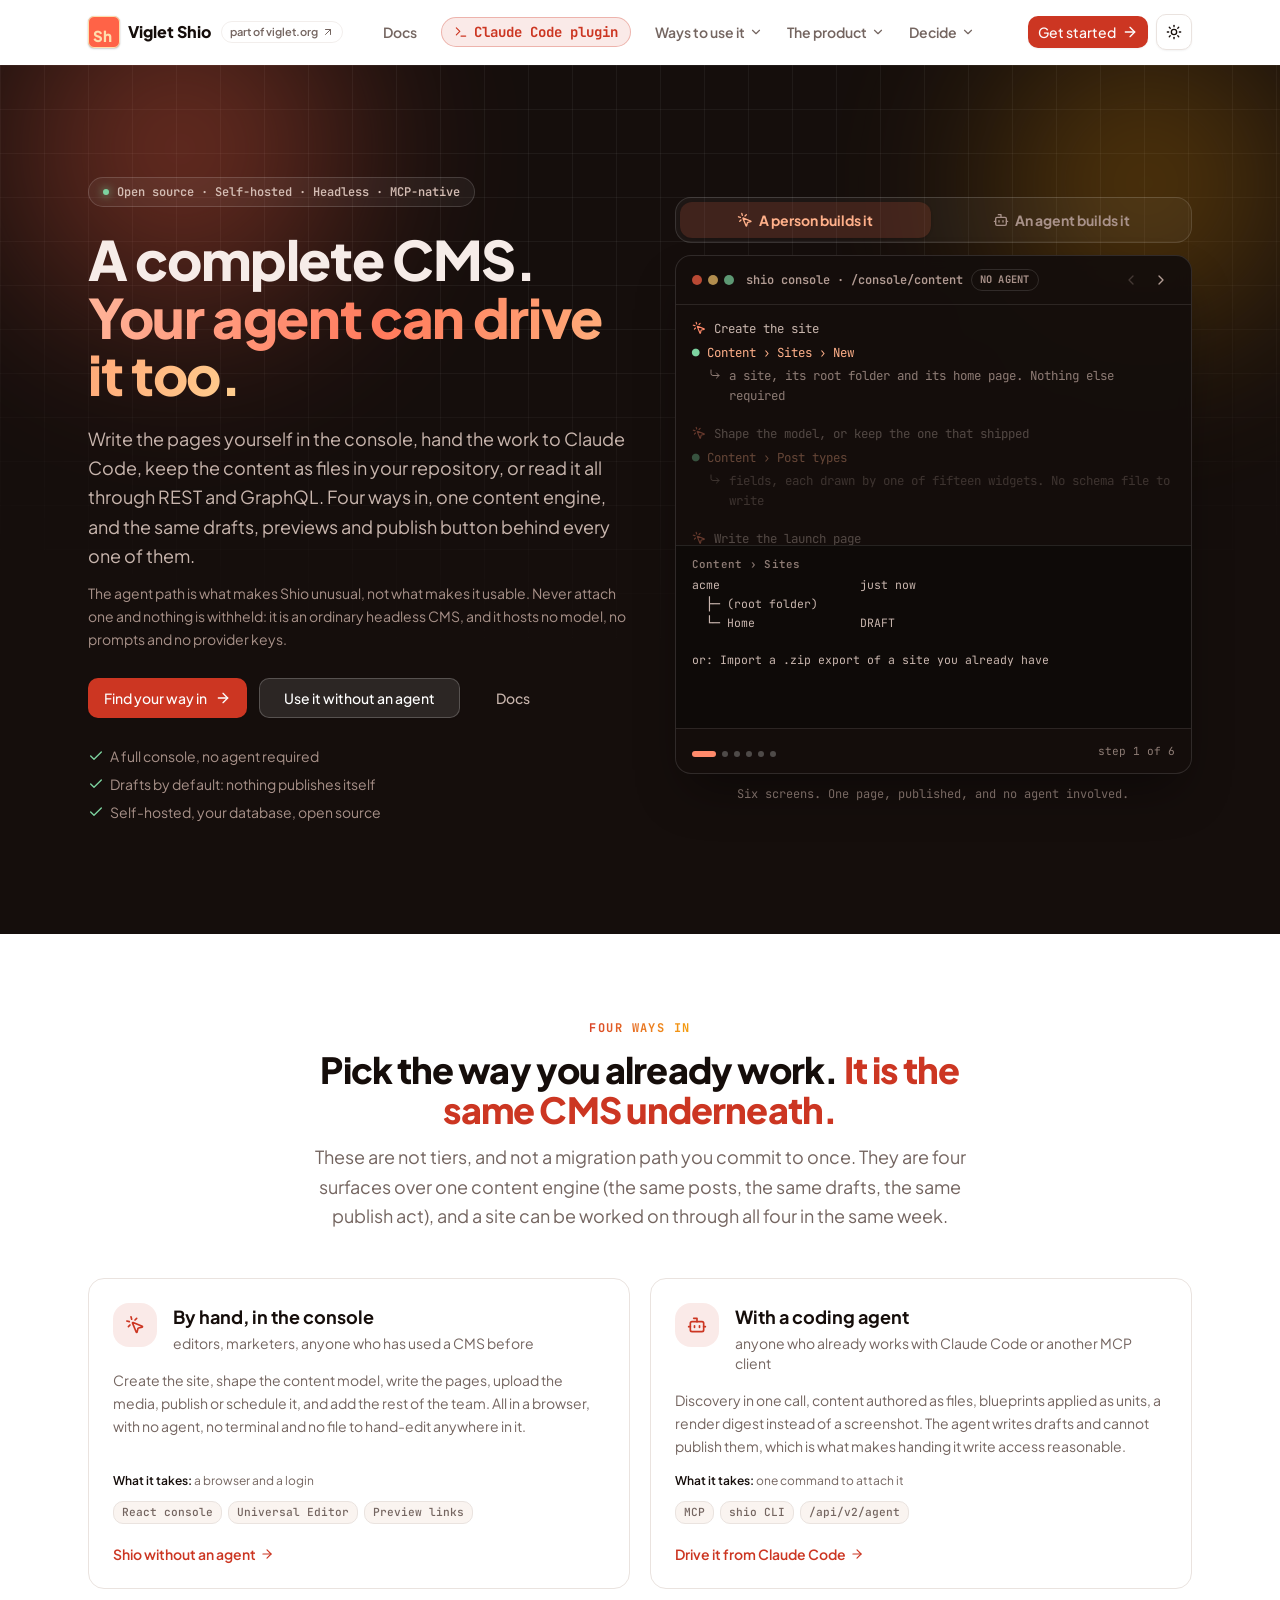
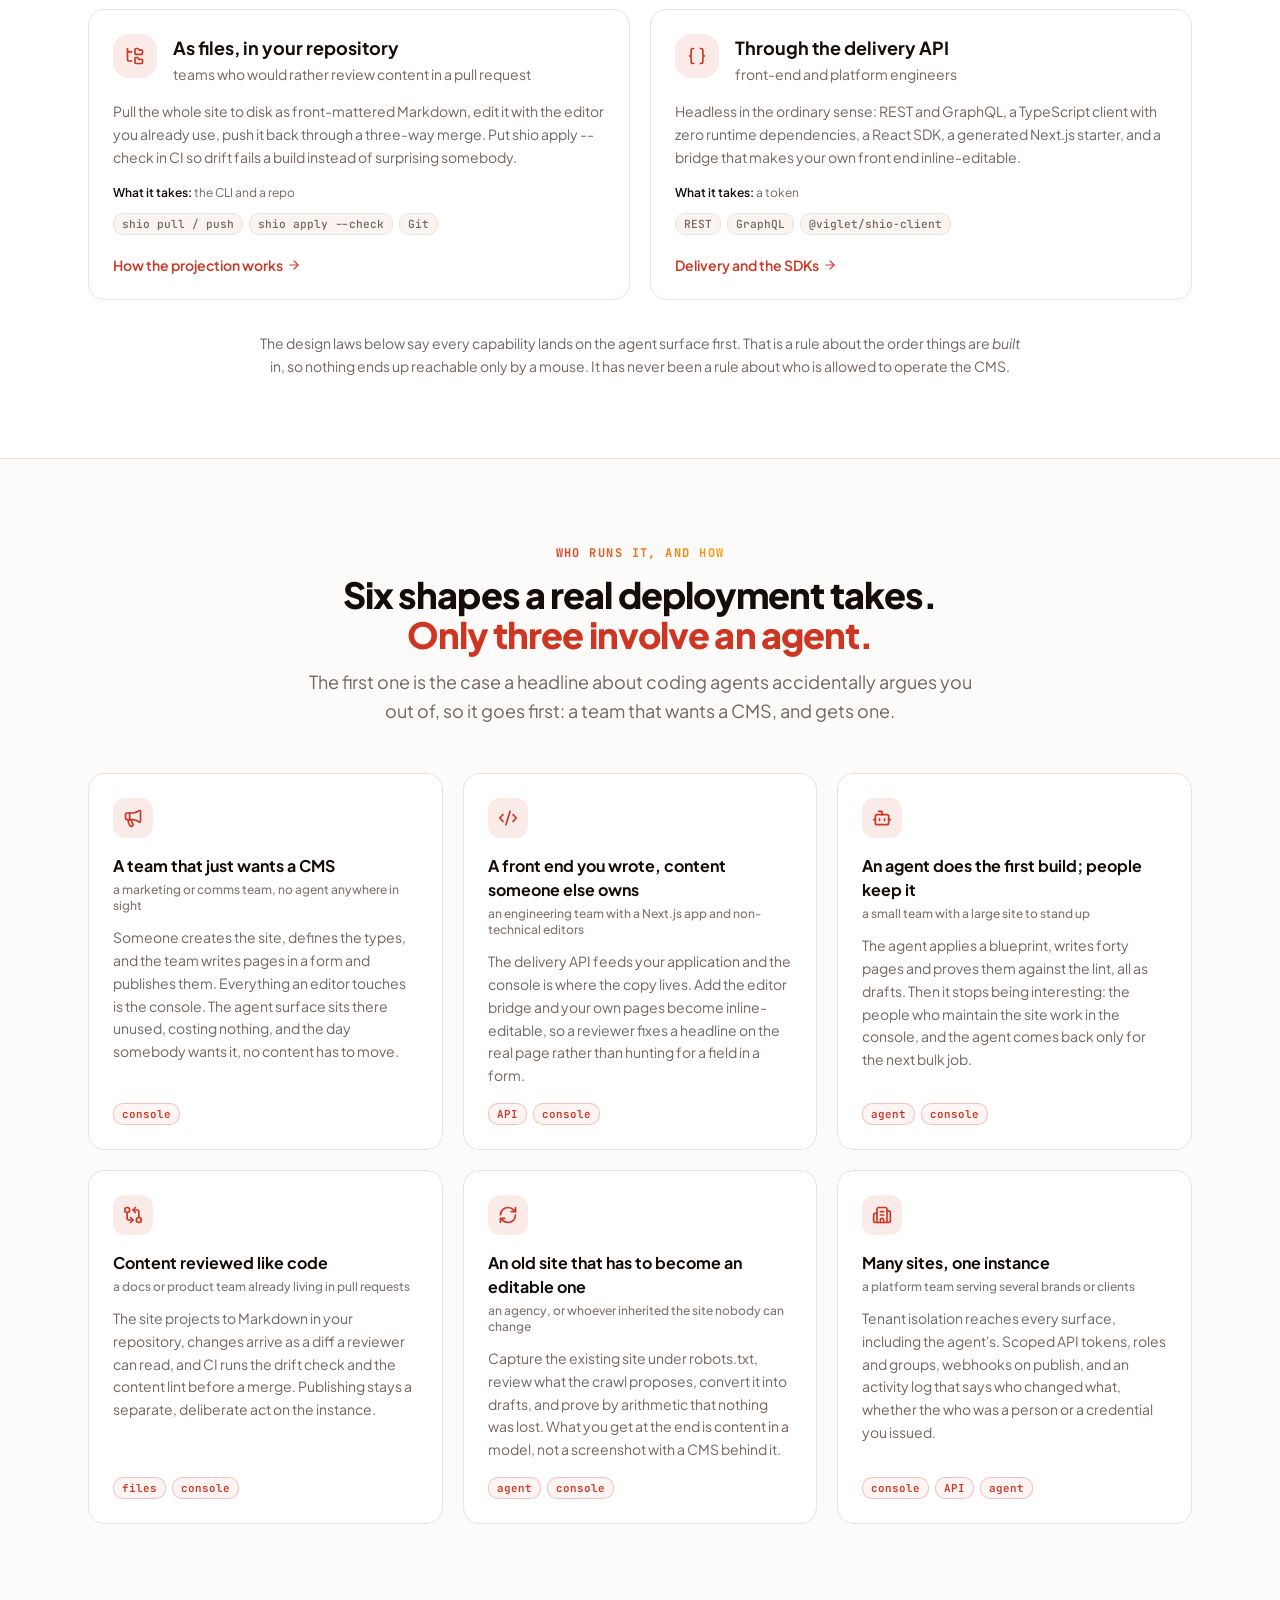
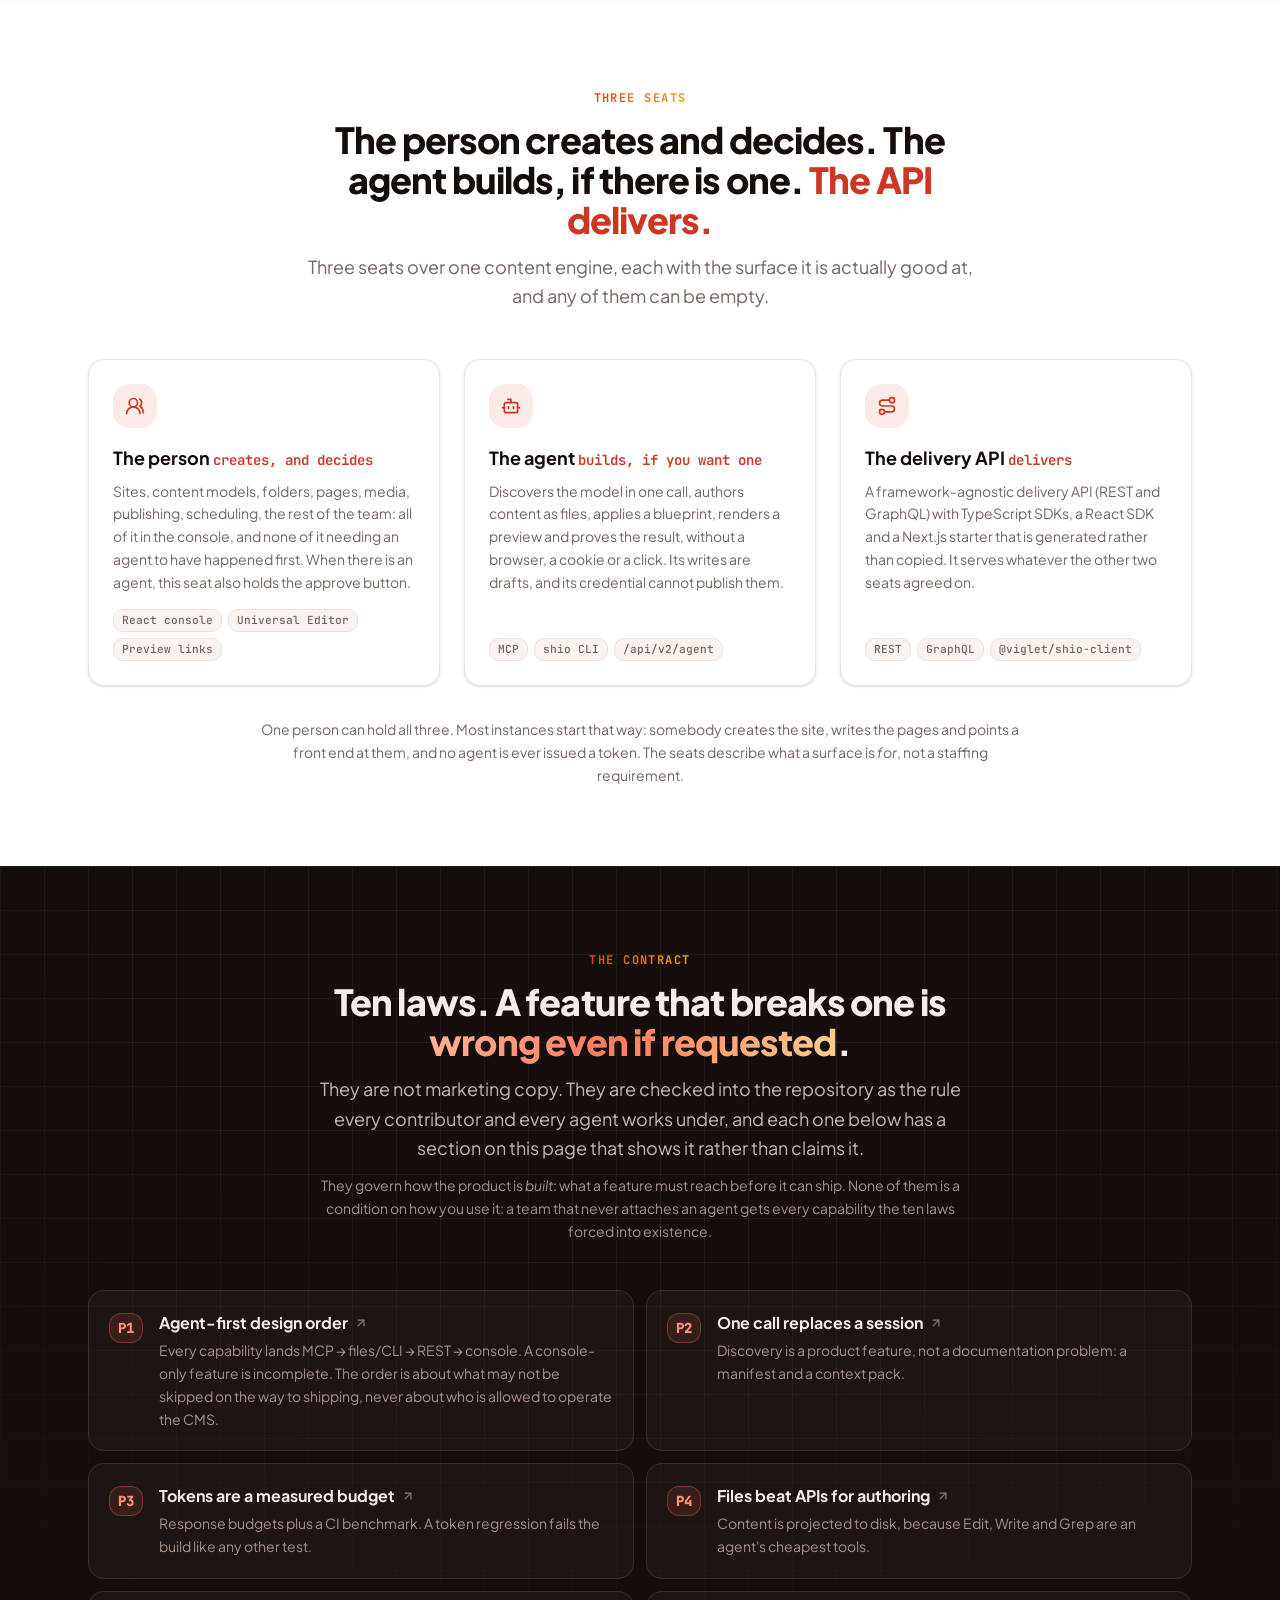
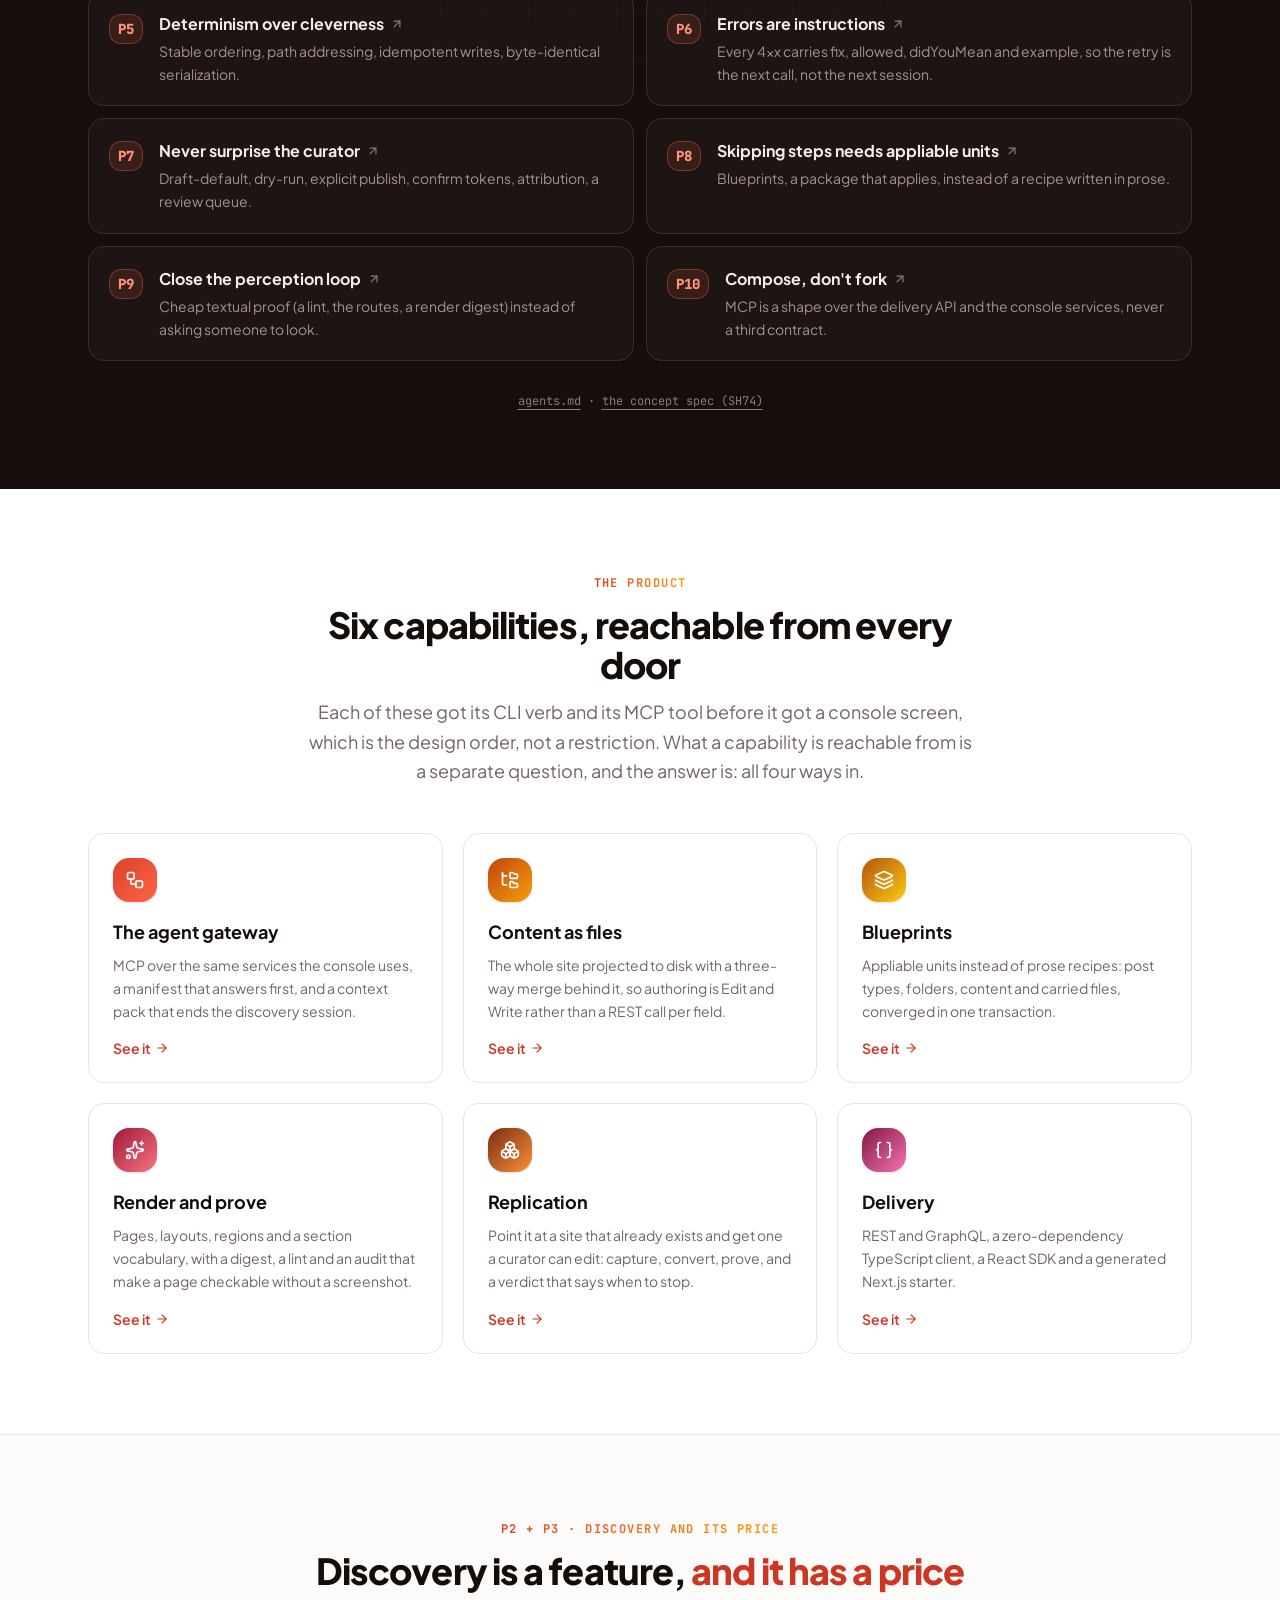
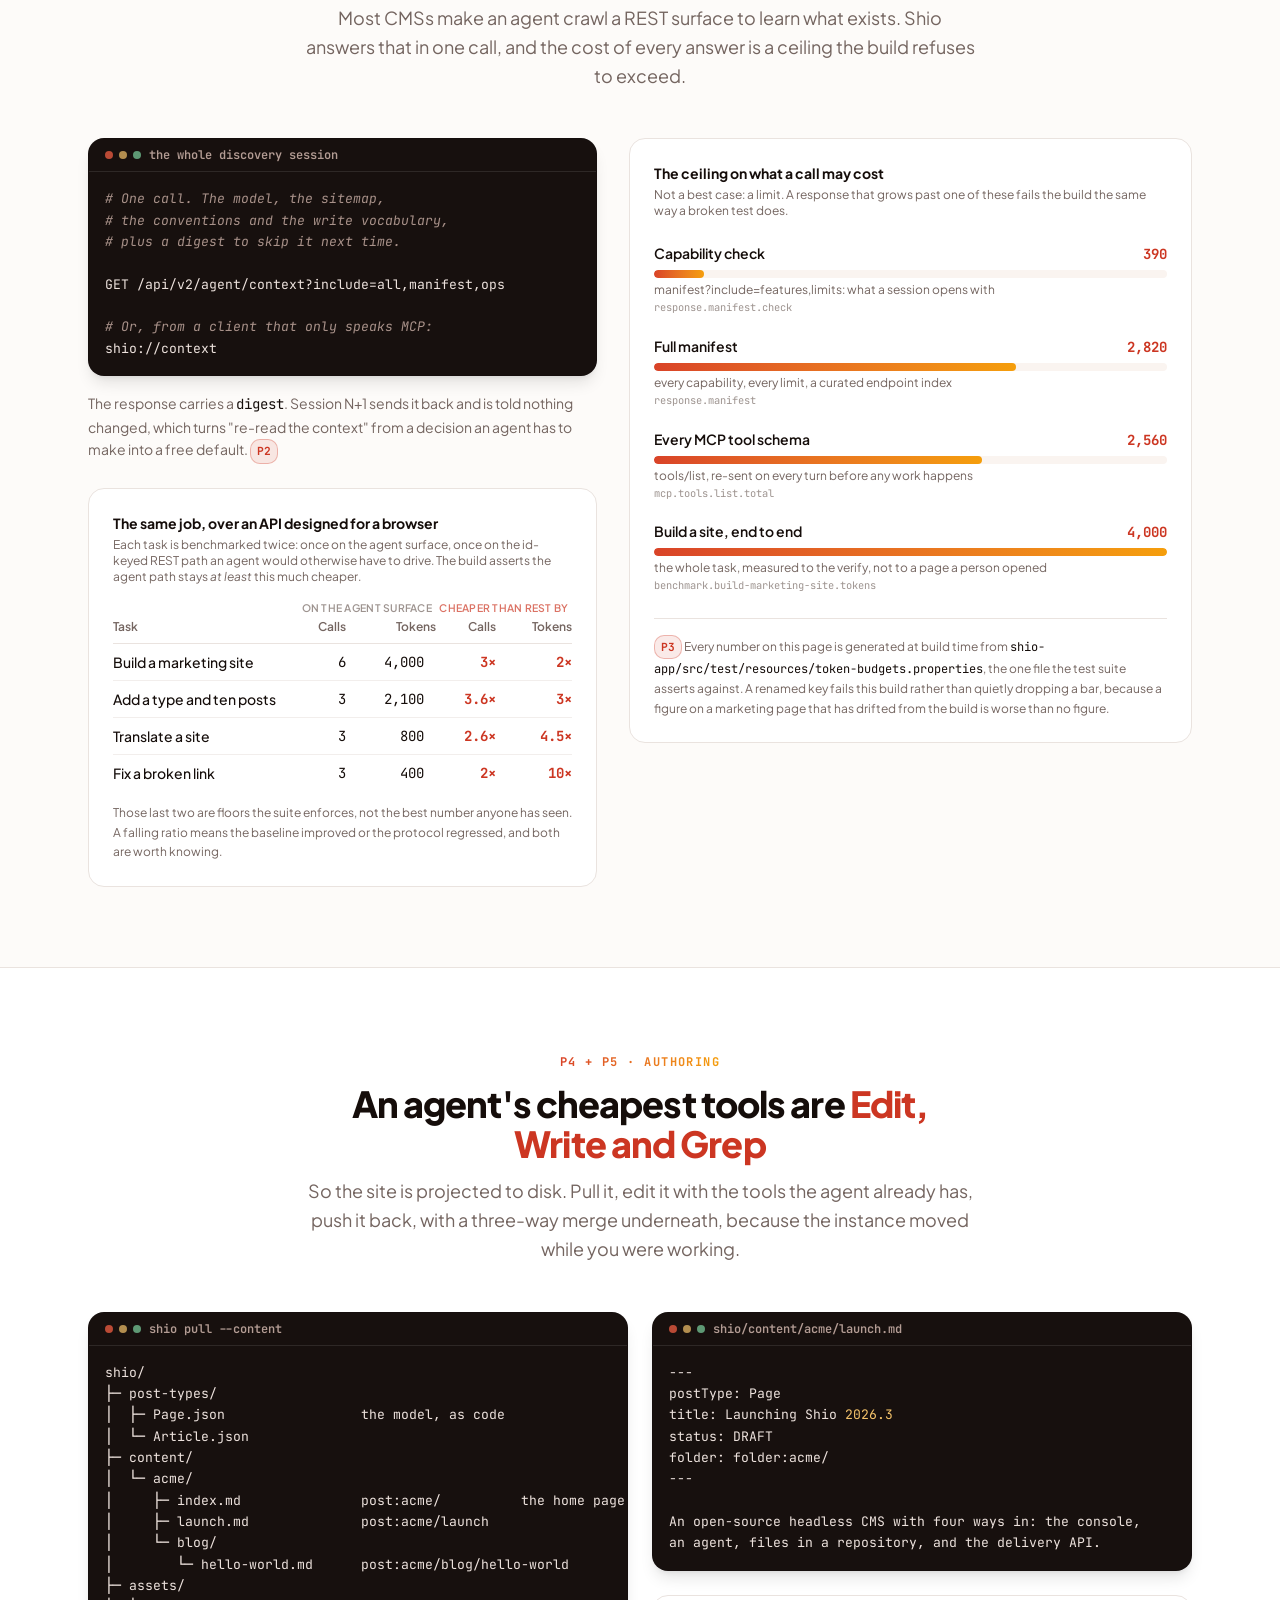
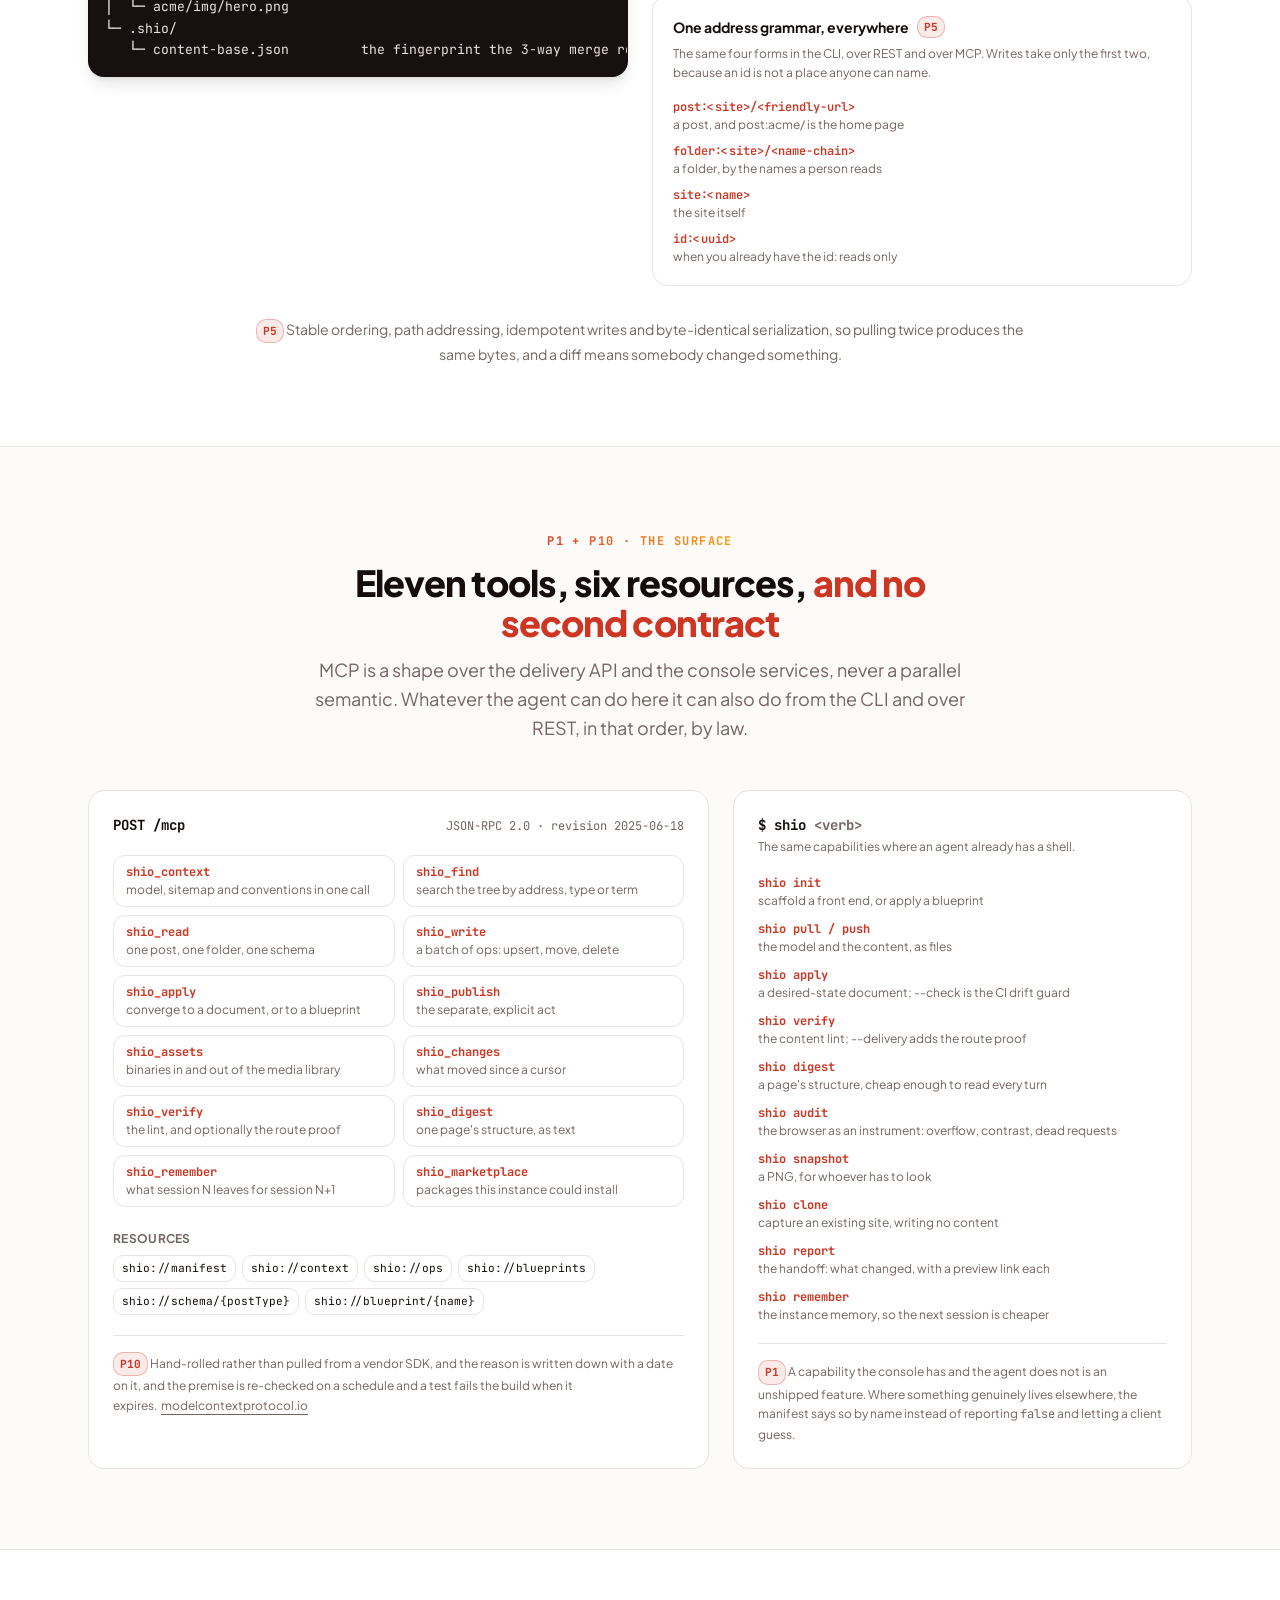
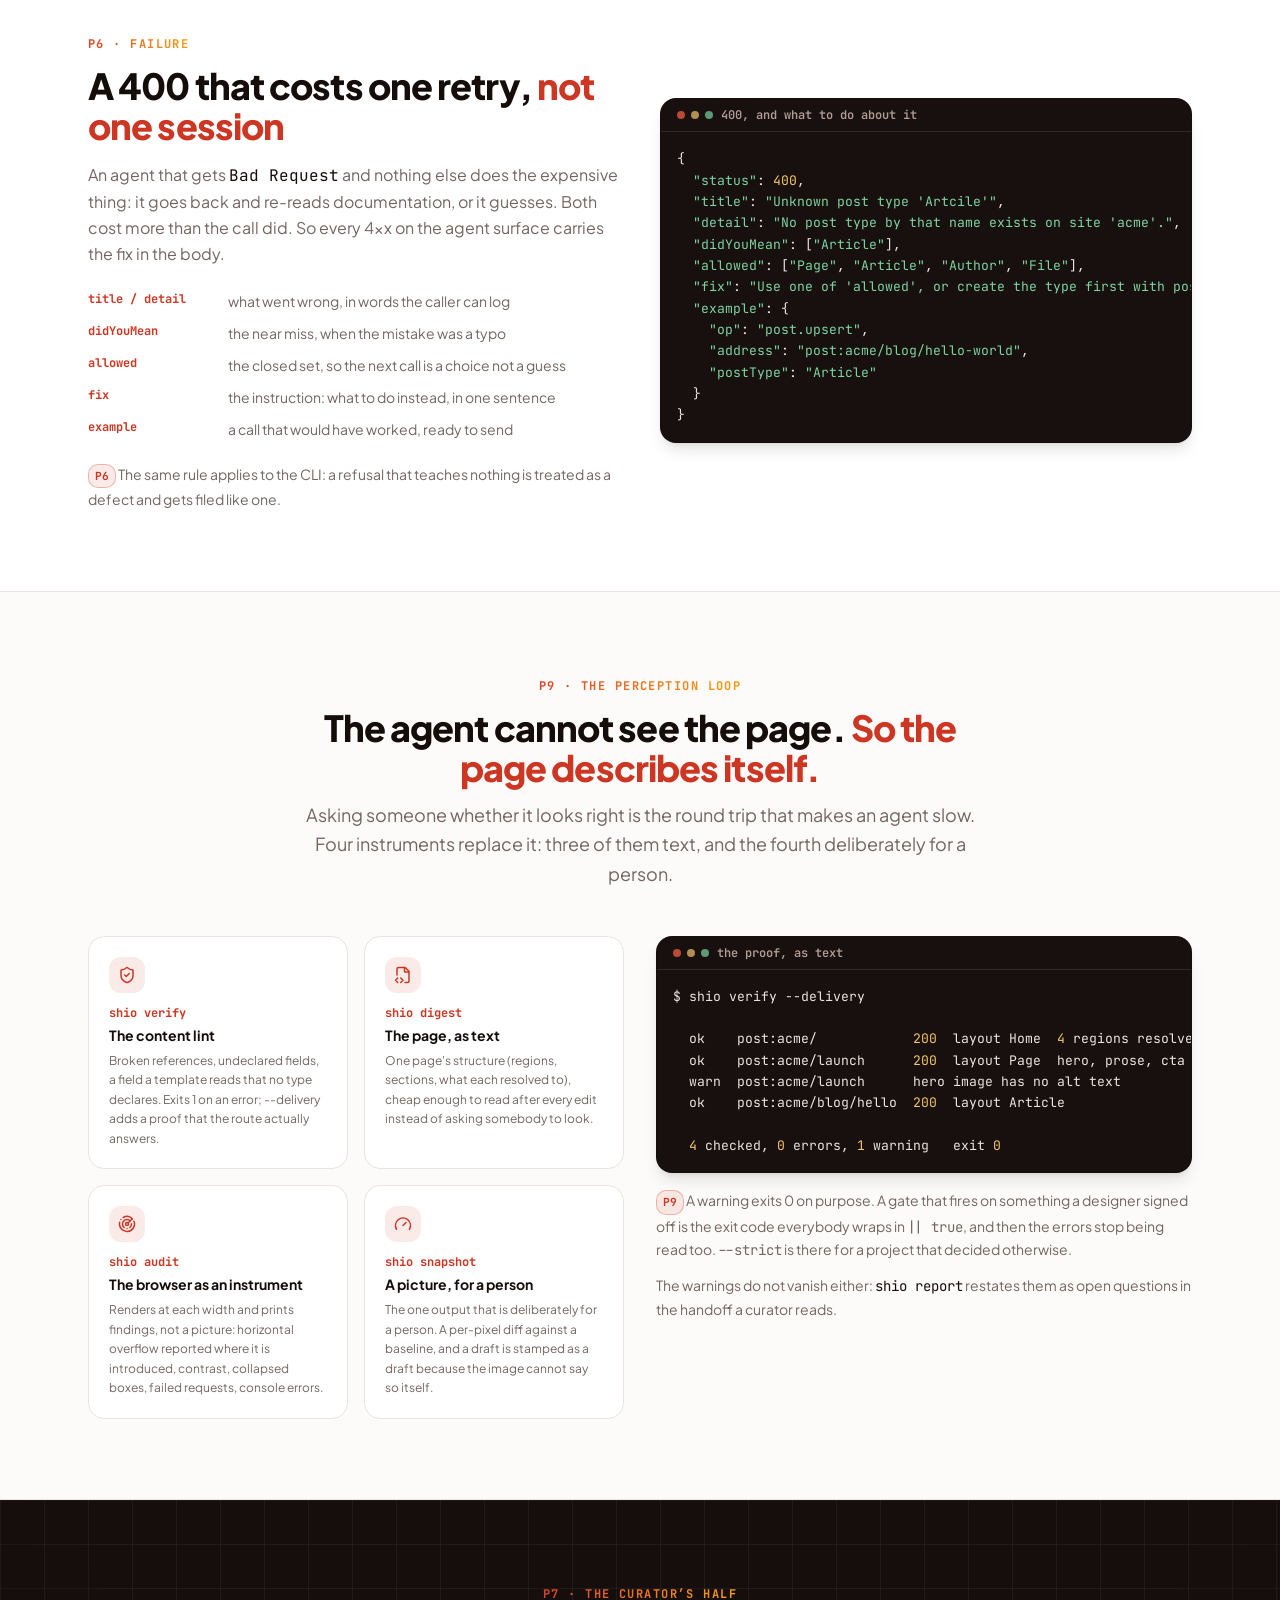
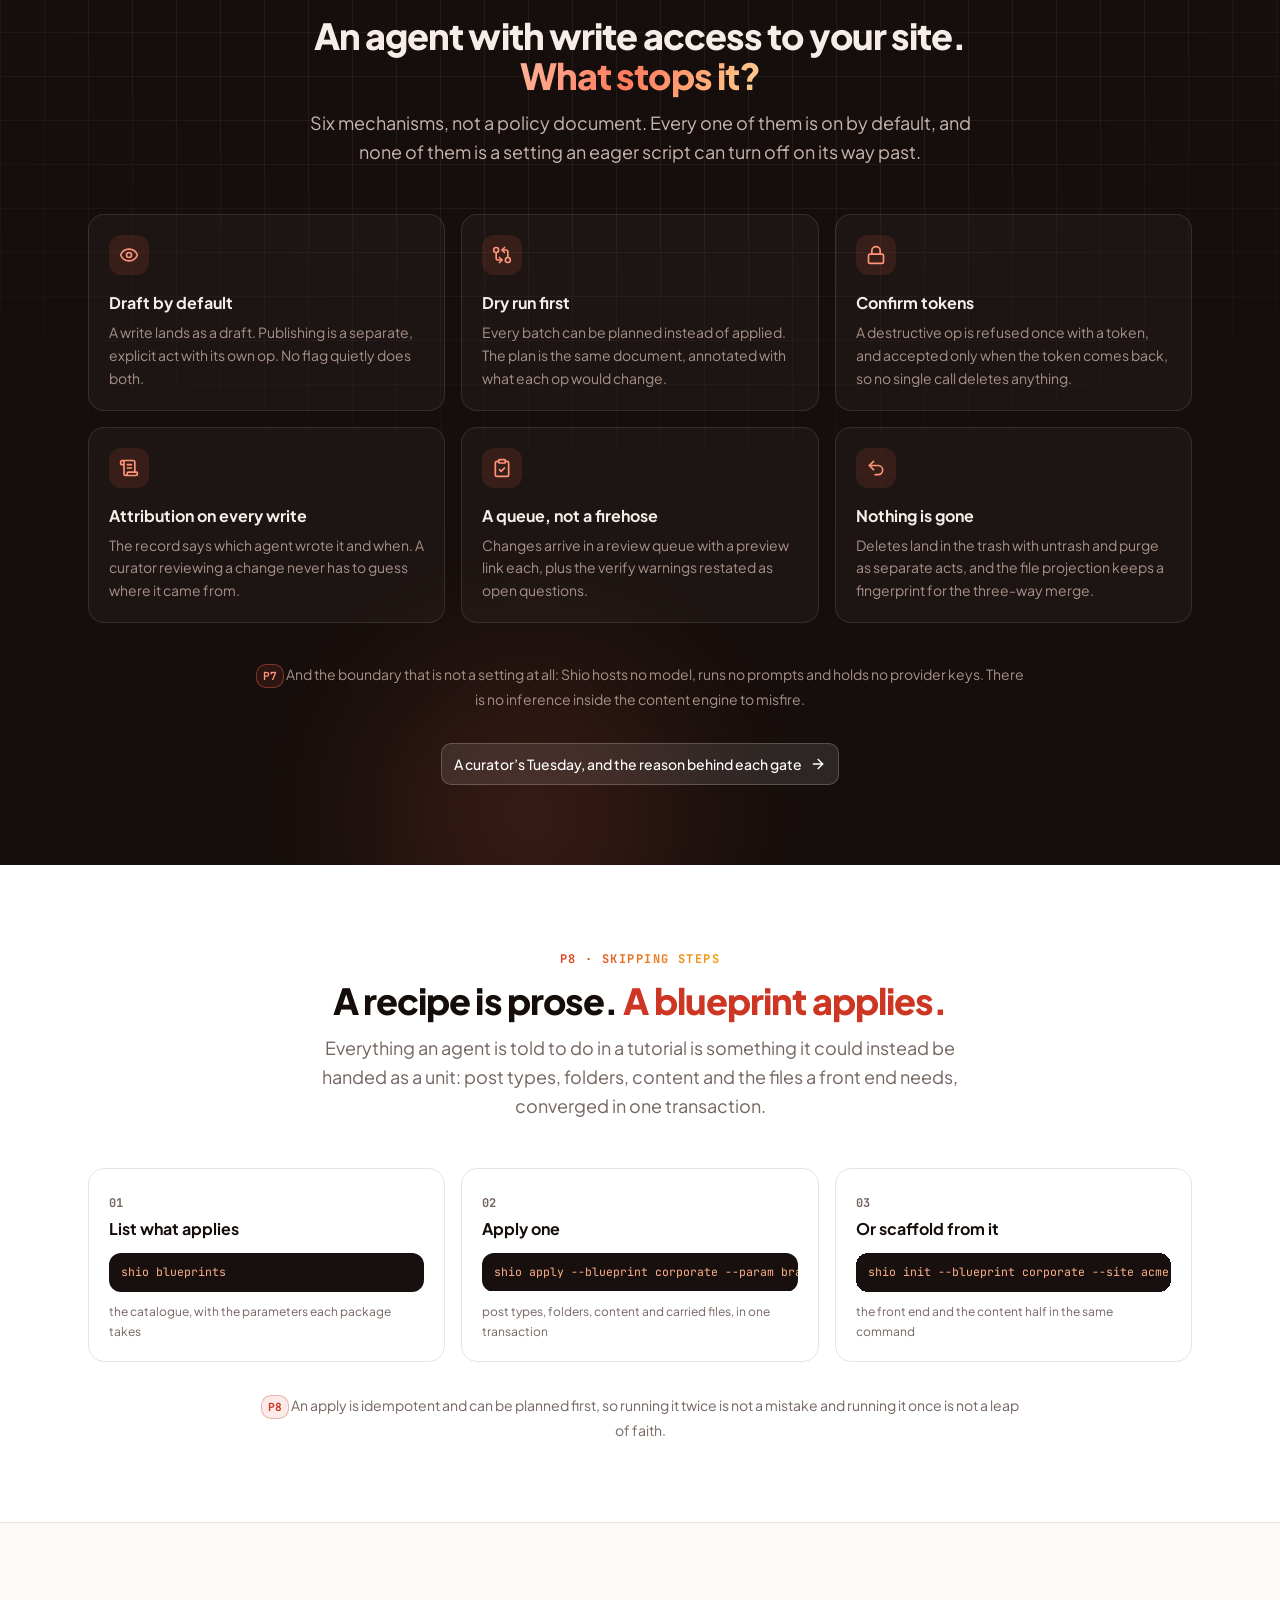
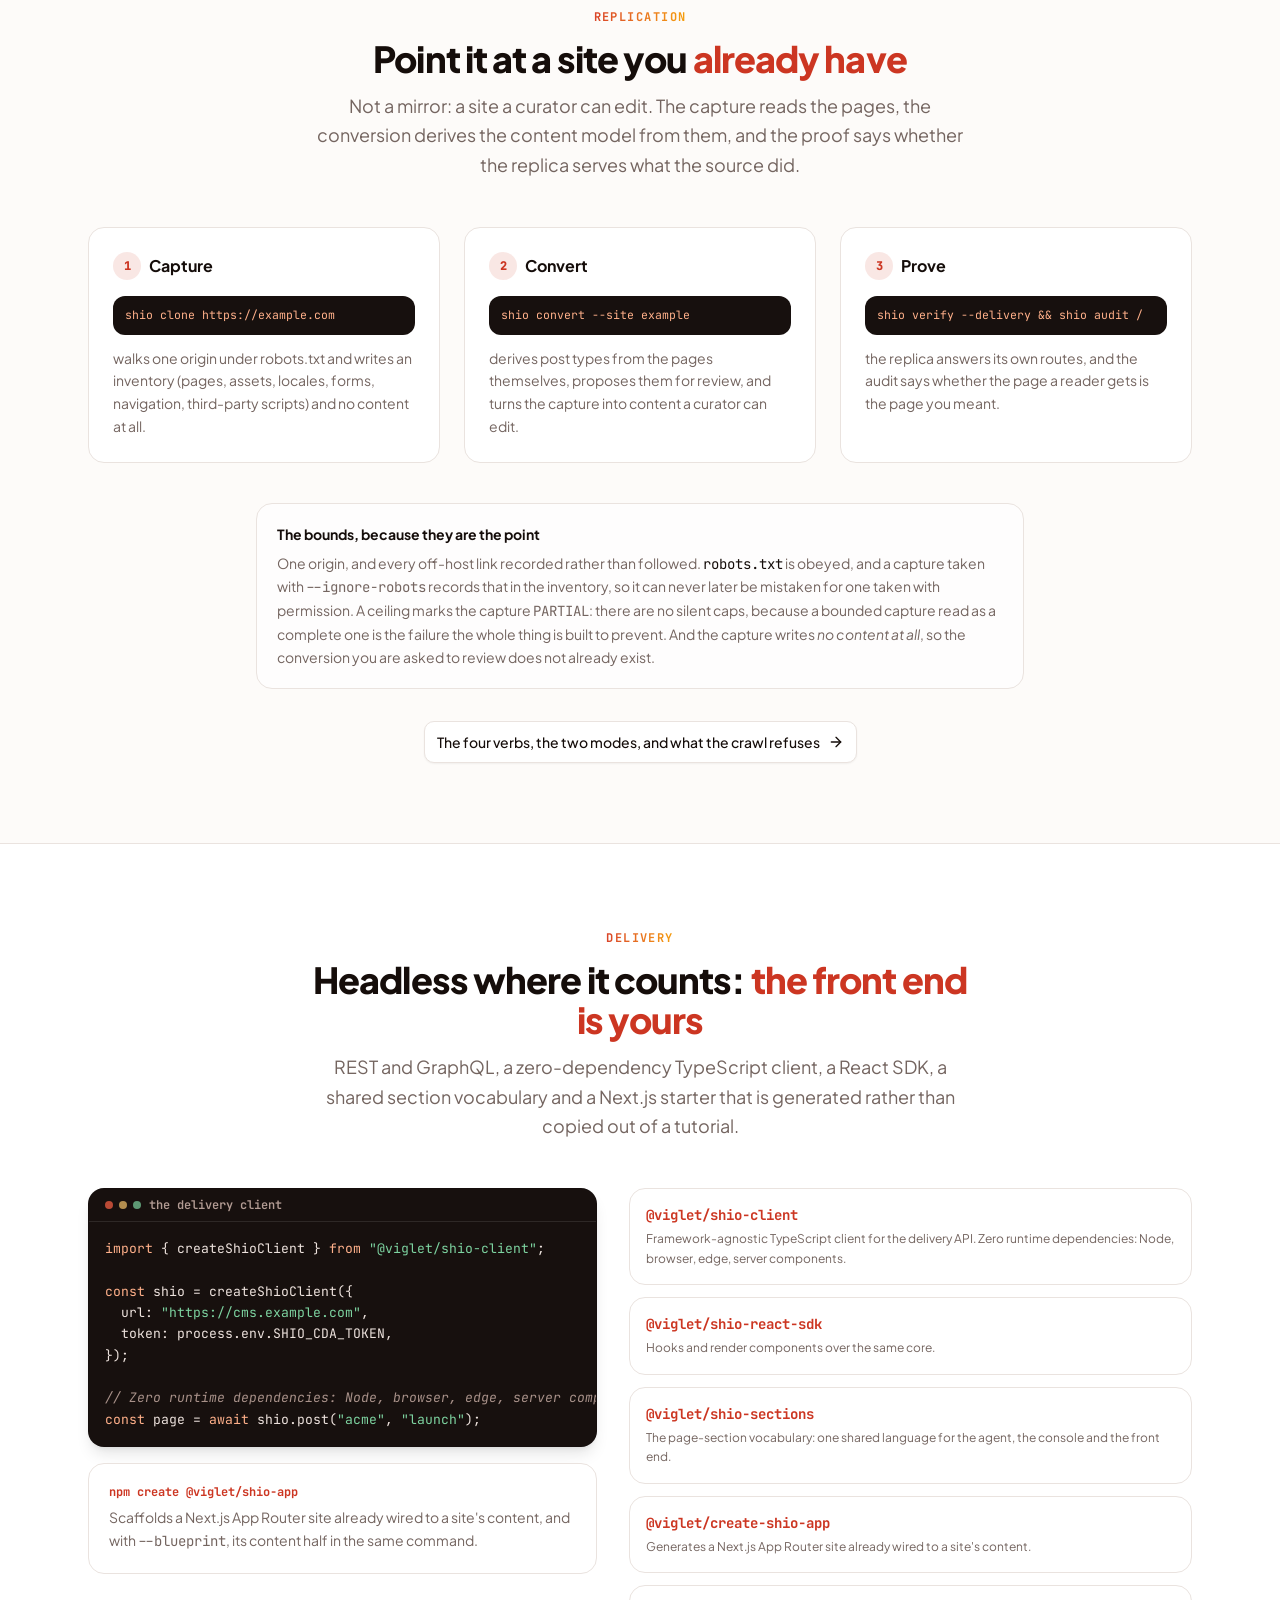
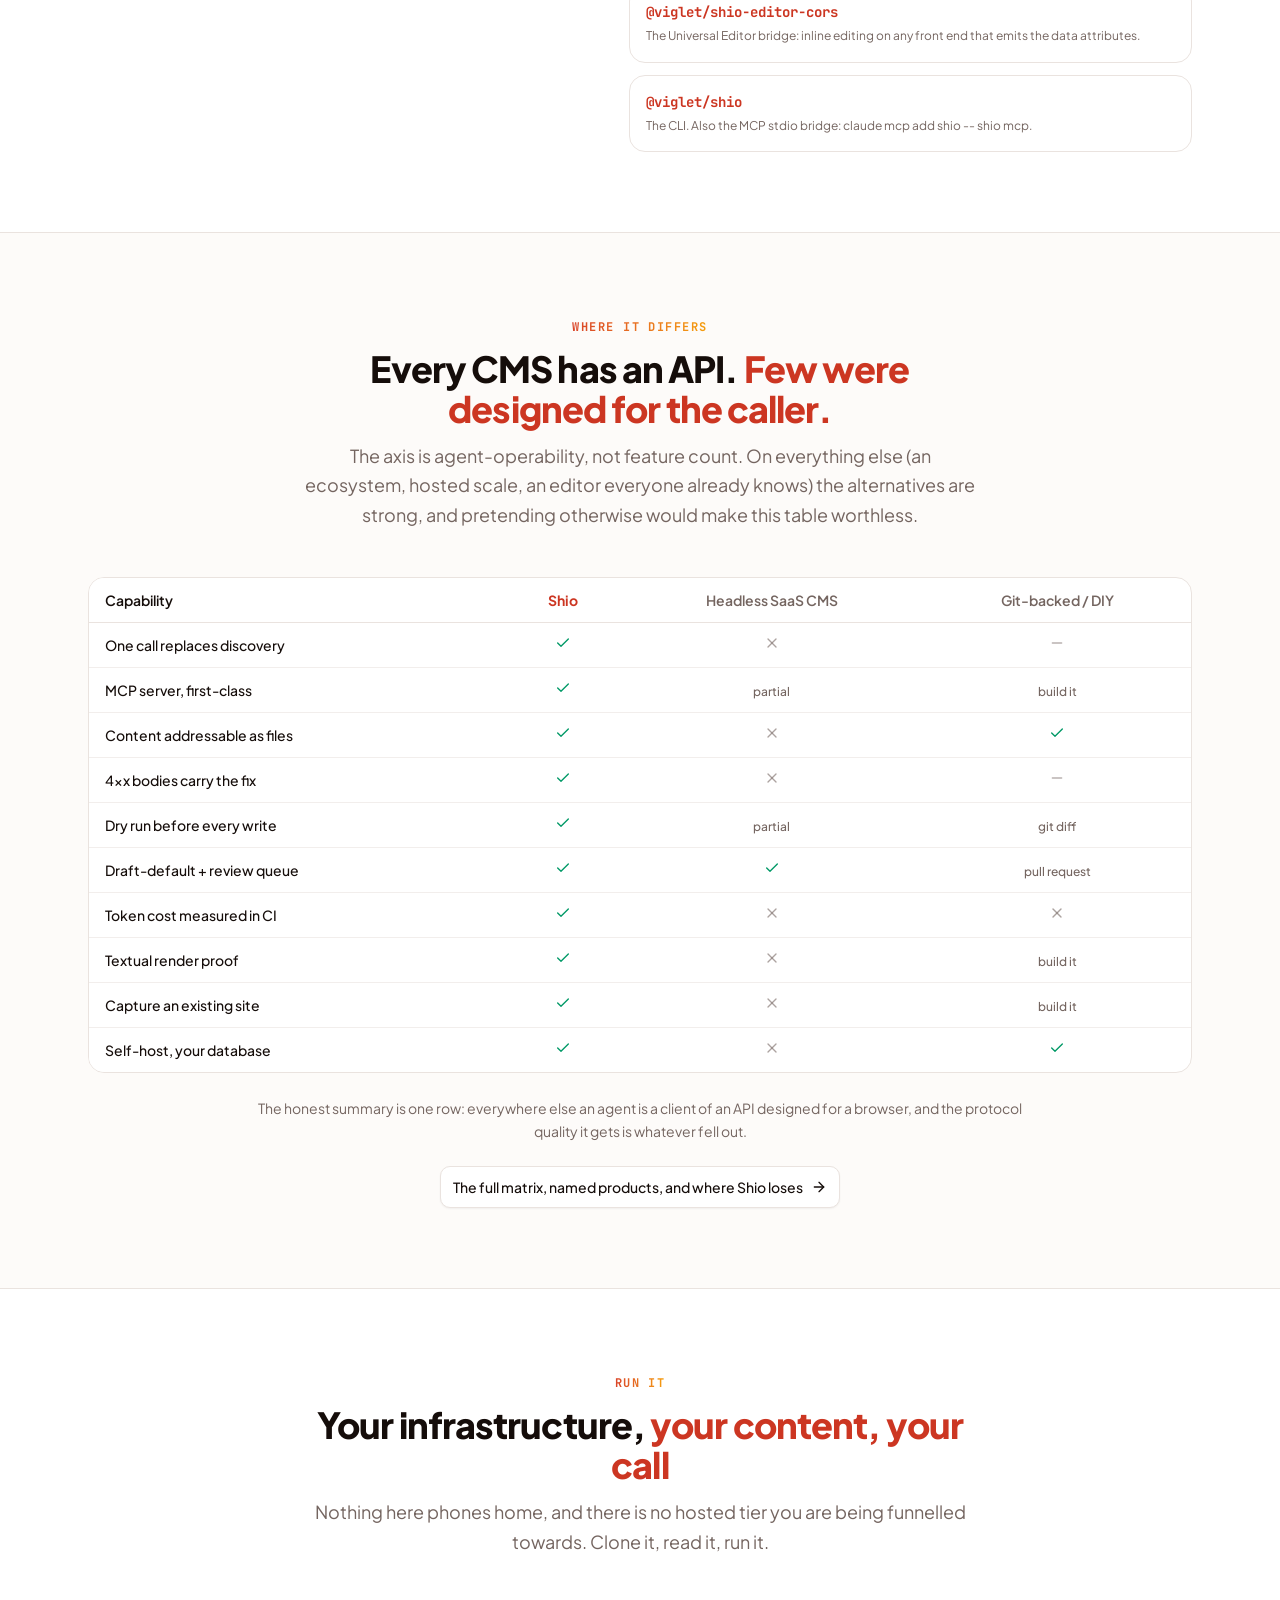
==== commit cf54687c: "deploy: openviglet/shio@43481a0b45be8ef31d57ea3f28dc68a1f663a46b" ====
--- a/index.html
+++ b/index.html
@@ -3,11 +3,11 @@
   <head>
     <meta charset="UTF-8" />
     <meta name="viewport" content="width=device-width, initial-scale=1.0" />
-    <title>Viglet Shio — a complete CMS your agent can drive too</title>
+    <title>Viglet Shio: a complete CMS your agent can drive too</title>
     <meta name="description" content="An open-source, self-hosted headless CMS with four ways in: a full React console needing no agent at all, an MCP and CLI surface for coding agents, content projected to files for a repository workflow, and REST plus GraphQL delivery with TypeScript SDKs. Same content, same drafts, same publish button." />
     <meta name="theme-color" content="#FF6347" />
-    <meta property="og:title" content="Viglet Shio — a complete CMS your agent can drive too" />
-    <meta property="og:description" content="A complete CMS — agent-ready, not agent-only. Console, agent, files or API: four ways in, one content engine. Open source and self-hosted." />
+    <meta property="og:title" content="Viglet Shio: a complete CMS your agent can drive too" />
+    <meta property="og:description" content="A complete CMS, agent-ready and not agent-only. Console, agent, files or API: four ways in, one content engine. Open source and self-hosted." />
     <meta property="og:type" content="website" />
     <meta property="og:url" content="https://shio.viglet.org/" />
     <meta property="og:image" content="https://shio.viglet.org/og.png" />
@@ -27,7 +27,7 @@
               globalThis.matchMedia("(prefers-color-scheme: dark)").matches);
           document.documentElement.classList.toggle("dark", dark);
         } catch (e) {
-          /* storage blocked — fall back to the default (light) theme */
+          /* storage blocked: fall back to the default (light) theme */
         }
       })();
     </script>
@@ -38,18 +38,18 @@
       href="https://fonts.googleapis.com/css2?family=Plus+Jakarta+Sans:ital,wght@0,400;0,500;0,600;0,700;0,800;1,400&family=JetBrains+Mono:wght@400;500;700&display=swap"
       rel="stylesheet"
     />
-    <script type="module" crossorigin src="/assets/index-BkF9KOI7.js"></script>
+    <script type="module" crossorigin src="/assets/index-ByPY0twm.js"></script>
     <link rel="stylesheet" crossorigin href="/assets/index-Dx7gC5NM.css">
   </head>
   <body>
-    <div id="root"><div class="flex min-h-screen flex-col"><header class="sticky top-0 z-50 backdrop-blur-md transition-colors border-b border-transparent bg-background/60"><div class="mx-auto w-full max-w-6xl px-6 flex h-16 items-center gap-4"><div class="flex shrink-0 items-center gap-2.5"><a href="/" class="text-base" aria-label="Viglet Shio — home"><span class="items-center gap-2 font-extrabold hidden sm:inline-flex"><div aria-label="Sh" style="display:inline-flex;align-items:center;justify-content:flex-start;width:32px;height:32px;flex-shrink:0;background-color:#FF6347;color:#FFDEAD;padding-left:4px;border-radius:6px;border-width:1px;border-style:solid;border-color:#FFDEAD;box-shadow:0 0px 1px rgba(0,0,0,0.22), 0 1px 2px rgba(0,0,0,0.19);box-sizing:border-box;overflow:hidden;user-select:none"><span style="font-size:15px;font-weight:900;line-height:1;margin-top:8px">Sh</span></div><span>Viglet Shio</span></span><span class="inline-flex items-center gap-2 font-extrabold sm:hidden"><div aria-label="Sh" style="display:inline-flex;align-items:center;justify-content:flex-start;width:32px;height:32px;flex-shrink:0;background-color:#FF6347;color:#FFDEAD;padding-left:4px;border-radius:6px;border-width:1px;border-style:solid;border-color:#FFDEAD;box-shadow:0 0px 1px rgba(0,0,0,0.22), 0 1px 2px rgba(0,0,0,0.19);box-sizing:border-box;overflow:hidden;user-select:none"><span style="font-size:15px;font-weight:900;line-height:1;margin-top:8px">Sh</span></div></span></a><a href="https://www.viglet.org" class="hidden items-center gap-1 rounded-full border border-border/60 px-2 py-0.5 text-[11px] font-semibold whitespace-nowrap text-muted-foreground transition-colors hover:border-border hover:text-foreground sm:inline-flex">part of viglet.org<svg xmlns="http://www.w3.org/2000/svg" width="24" height="24" viewBox="0 0 24 24" fill="none" stroke="currentColor" stroke-width="2" stroke-linecap="round" stroke-linejoin="round" class="lucide lucide-arrow-up-right size-3" aria-hidden="true"><path d="M7 7h10v10"></path><path d="M7 17 17 7"></path></svg></a></div><nav class="ml-4 hidden items-center gap-5 lg:flex xl:ml-6 xl:gap-6"><a href="https://docs.viglet.org/shio/" class="text-sm font-semibold whitespace-nowrap text-muted-foreground transition-colors hover:text-foreground">Docs</a><a href="/claude-code" class="inline-flex items-center gap-1.5 rounded-full border border-primary/30 bg-primary/10 px-3 py-1 font-mono text-sm font-bold whitespace-nowrap text-primary transition-colors hover:border-primary/50 hover:bg-primary/15"><svg xmlns="http://www.w3.org/2000/svg" width="24" height="24" viewBox="0 0 24 24" fill="none" stroke="currentColor" stroke-width="2" stroke-linecap="round" stroke-linejoin="round" class="lucide lucide-terminal size-3.5" aria-hidden="true"><path d="M12 19h8"></path><path d="m4 17 6-6-6-6"></path></svg>Claude Code plugin</a><button type="button" id="radix-_R_f5_" aria-haspopup="menu" aria-expanded="false" data-state="closed" class="group flex items-center gap-1 text-sm font-semibold whitespace-nowrap text-muted-foreground outline-hidden transition-colors hover:text-foreground data-[state=open]:text-foreground">Ways to use it<svg xmlns="http://www.w3.org/2000/svg" width="24" height="24" viewBox="0 0 24 24" fill="none" stroke="currentColor" stroke-width="2" stroke-linecap="round" stroke-linejoin="round" class="lucide lucide-chevron-down size-3.5 transition-transform group-data-[state=open]:rotate-180" aria-hidden="true"><path d="m6 9 6 6 6-6"></path></svg></button><button type="button" id="radix-_R_n5_" aria-haspopup="menu" aria-expanded="false" data-state="closed" class="group flex items-center gap-1 text-sm font-semibold whitespace-nowrap text-muted-foreground outline-hidden transition-colors hover:text-foreground data-[state=open]:text-foreground">The product<svg xmlns="http://www.w3.org/2000/svg" width="24" height="24" viewBox="0 0 24 24" fill="none" stroke="currentColor" stroke-width="2" stroke-linecap="round" stroke-linejoin="round" class="lucide lucide-chevron-down size-3.5 transition-transform group-data-[state=open]:rotate-180" aria-hidden="true"><path d="m6 9 6 6 6-6"></path></svg></button><button type="button" id="radix-_R_v5_" aria-haspopup="menu" aria-expanded="false" data-state="closed" class="group flex items-center gap-1 text-sm font-semibold whitespace-nowrap text-muted-foreground outline-hidden transition-colors hover:text-foreground data-[state=open]:text-foreground">Decide<svg xmlns="http://www.w3.org/2000/svg" width="24" height="24" viewBox="0 0 24 24" fill="none" stroke="currentColor" stroke-width="2" stroke-linecap="round" stroke-linejoin="round" class="lucide lucide-chevron-down size-3.5 transition-transform group-data-[state=open]:rotate-180" aria-hidden="true"><path d="m6 9 6 6 6-6"></path></svg></button></nav><div class="ml-auto flex items-center gap-2"><a href="https://docs.viglet.org/shio/" data-slot="button" class="inline-flex items-center justify-center whitespace-nowrap text-sm font-medium transition-all disabled:pointer-events-none disabled:opacity-50 [&amp;_svg]:pointer-events-none [&amp;_svg:not([class*=&#x27;size-&#x27;])]:size-4 shrink-0 [&amp;_svg]:shrink-0 outline-none focus-visible:border-ring focus-visible:ring-ring/50 focus-visible:ring-[3px] aria-invalid:ring-destructive/20 dark:aria-invalid:ring-destructive/40 aria-invalid:border-destructive bg-primary text-primary-foreground shadow-xs hover:bg-primary/90 h-8 rounded-md gap-1.5 px-3 has-[&gt;svg]:px-2.5">Get started<svg xmlns="http://www.w3.org/2000/svg" width="24" height="24" viewBox="0 0 24 24" fill="none" stroke="currentColor" stroke-width="2" stroke-linecap="round" stroke-linejoin="round" class="lucide lucide-arrow-right size-4" aria-hidden="true"><path d="M5 12h14"></path><path d="m12 5 7 7-7 7"></path></svg></a><button data-slot="button" class="inline-flex items-center justify-center gap-2 whitespace-nowrap rounded-md text-sm font-medium transition-all disabled:pointer-events-none disabled:opacity-50 [&amp;_svg]:pointer-events-none [&amp;_svg:not([class*=&#x27;size-&#x27;])]:size-4 shrink-0 [&amp;_svg]:shrink-0 outline-none focus-visible:border-ring focus-visible:ring-ring/50 focus-visible:ring-[3px] aria-invalid:ring-destructive/20 dark:aria-invalid:ring-destructive/40 aria-invalid:border-destructive border bg-background shadow-xs hover:bg-accent hover:text-accent-foreground dark:bg-input/30 dark:border-input dark:hover:bg-input/50 size-9" type="button" id="radix-_R_5l_" aria-haspopup="menu" aria-expanded="false" data-state="closed"><svg xmlns="http://www.w3.org/2000/svg" width="24" height="24" viewBox="0 0 24 24" fill="none" stroke="currentColor" stroke-width="2" stroke-linecap="round" stroke-linejoin="round" class="lucide lucide-sun h-[1.2rem] w-[1.2rem] scale-100 rotate-0 transition-all dark:scale-0 dark:-rotate-90" aria-hidden="true"><circle cx="12" cy="12" r="4"></circle><path d="M12 2v2"></path><path d="M12 20v2"></path><path d="m4.93 4.93 1.41 1.41"></path><path d="m17.66 17.66 1.41 1.41"></path><path d="M2 12h2"></path><path d="M20 12h2"></path><path d="m6.34 17.66-1.41 1.41"></path><path d="m19.07 4.93-1.41 1.41"></path></svg><svg xmlns="http://www.w3.org/2000/svg" width="24" height="24" viewBox="0 0 24 24" fill="none" stroke="currentColor" stroke-width="2" stroke-linecap="round" stroke-linejoin="round" class="lucide lucide-moon absolute h-[1.2rem] w-[1.2rem] scale-0 rotate-90 transition-all dark:scale-100 dark:rotate-0" aria-hidden="true"><path d="M20.985 12.486a9 9 0 1 1-9.473-9.472c.405-.022.617.46.402.803a6 6 0 0 0 8.268 8.268c.344-.215.825-.004.803.401"></path></svg><span class="sr-only">Toggle theme</span></button><button type="button" aria-label="Open menu" aria-expanded="false" class="flex size-9 items-center justify-center rounded-lg text-muted-foreground transition-colors hover:bg-muted hover:text-foreground lg:hidden"><svg xmlns="http://www.w3.org/2000/svg" width="24" height="24" viewBox="0 0 24 24" fill="none" stroke="currentColor" stroke-width="2" stroke-linecap="round" stroke-linejoin="round" class="lucide lucide-menu size-5" aria-hidden="true"><path d="M4 5h16"></path><path d="M4 12h16"></path><path d="M4 19h16"></path></svg></button></div></div></header><main class="flex-1"><section id="top" class="relative isolate overflow-hidden bg-[#150e0c] text-[#f6ece8]"><div class="grid-bg pointer-events-none absolute inset-0 -z-10"></div><div class="animate-orb-a pointer-events-none absolute -top-44 -left-20 -z-10 h-[520px] w-[520px] rounded-full bg-[radial-gradient(circle,#ff6347,transparent_70%)] opacity-45 blur-[70px]"></div><div class="animate-orb-b pointer-events-none absolute -top-28 -right-24 -z-10 h-[460px] w-[460px] rounded-full bg-[radial-gradient(circle,#f59e0b,transparent_70%)] opacity-35 blur-[70px]"></div><div class="mx-auto w-full max-w-6xl px-6 grid grid-cols-1 items-center gap-12 py-20 lg:grid-cols-[1.02fr_0.98fr] lg:py-28"><div class="min-w-0"><span class="mb-6 inline-flex items-center gap-2 rounded-full border border-white/15 bg-white/5 px-3.5 py-1.5 font-mono text-xs font-semibold text-[#d3bcb3]"><span class="size-1.5 rounded-full bg-[#7dd3a0] shadow-[0_0_8px] shadow-[#7dd3a0]"></span>Open source · Self-hosted · Headless · MCP-native</span><h1 class="text-4xl font-extrabold leading-[1.06] tracking-tight sm:text-5xl lg:text-[3.4rem]">A complete CMS.<!-- --> <span class="text-gradient">Your agent can drive it too.</span></h1><p class="mt-5 max-w-xl text-lg leading-relaxed text-[#c9b6ae]">Write the pages yourself in the console, hand the work to Claude Code, keep the content as files in your repository, or read it all through REST and GraphQL. Four ways in, one content engine — and the same drafts, previews and publish button behind every one of them.</p><p class="mt-3 max-w-xl text-sm leading-relaxed text-[#a89189]">The agent path is what makes Shio unusual, not what makes it usable. Never attach one and nothing is withheld: it is an ordinary headless CMS, and it hosts no model, no prompts and no provider keys.</p><div class="mt-7 flex flex-wrap gap-3"><a href="#paths" data-slot="button" class="inline-flex items-center justify-center gap-2 whitespace-nowrap text-sm font-medium transition-all disabled:pointer-events-none disabled:opacity-50 [&amp;_svg]:pointer-events-none [&amp;_svg:not([class*=&#x27;size-&#x27;])]:size-4 shrink-0 [&amp;_svg]:shrink-0 outline-none focus-visible:border-ring focus-visible:ring-ring/50 focus-visible:ring-[3px] aria-invalid:ring-destructive/20 dark:aria-invalid:ring-destructive/40 aria-invalid:border-destructive bg-primary text-primary-foreground shadow-xs hover:bg-primary/90 h-10 rounded-md px-6 has-[&gt;svg]:px-4">Find your way in <svg xmlns="http://www.w3.org/2000/svg" width="24" height="24" viewBox="0 0 24 24" fill="none" stroke="currentColor" stroke-width="2" stroke-linecap="round" stroke-linejoin="round" class="lucide lucide-arrow-right size-4" aria-hidden="true"><path d="M5 12h14"></path><path d="m12 5 7 7-7 7"></path></svg></a><a href="/console" data-slot="button" class="inline-flex items-center justify-center gap-2 whitespace-nowrap text-sm font-medium transition-all disabled:pointer-events-none disabled:opacity-50 [&amp;_svg]:pointer-events-none [&amp;_svg:not([class*=&#x27;size-&#x27;])]:size-4 shrink-0 [&amp;_svg]:shrink-0 outline-none focus-visible:border-ring focus-visible:ring-ring/50 focus-visible:ring-[3px] aria-invalid:ring-destructive/20 dark:aria-invalid:ring-destructive/40 aria-invalid:border-destructive border shadow-xs dark:border-input dark:hover:bg-input/50 h-10 rounded-md px-6 has-[&gt;svg]:px-4 border-white/20 bg-white/10 text-white hover:bg-white/20 hover:text-white dark:bg-white/10">Use it without an agent</a><a href="https://docs.viglet.org/shio/" data-slot="button" class="inline-flex items-center justify-center gap-2 whitespace-nowrap text-sm font-medium transition-all disabled:pointer-events-none disabled:opacity-50 [&amp;_svg]:pointer-events-none [&amp;_svg:not([class*=&#x27;size-&#x27;])]:size-4 shrink-0 [&amp;_svg]:shrink-0 outline-none focus-visible:border-ring focus-visible:ring-ring/50 focus-visible:ring-[3px] aria-invalid:ring-destructive/20 dark:aria-invalid:ring-destructive/40 aria-invalid:border-destructive dark:hover:bg-accent/50 h-10 rounded-md px-6 has-[&gt;svg]:px-4 text-[#c9b6ae] hover:bg-white/10 hover:text-white">Docs</a></div><div class="mt-7 flex flex-wrap gap-x-6 gap-y-2 text-sm text-[#a89189]"><span class="inline-flex items-center gap-1.5"><svg xmlns="http://www.w3.org/2000/svg" width="24" height="24" viewBox="0 0 24 24" fill="none" stroke="currentColor" stroke-width="2" stroke-linecap="round" stroke-linejoin="round" class="lucide lucide-check size-4 text-[#7dd3a0]" aria-hidden="true"><path d="M20 6 9 17l-5-5"></path></svg>A full console — no agent required</span><span class="inline-flex items-center gap-1.5"><svg xmlns="http://www.w3.org/2000/svg" width="24" height="24" viewBox="0 0 24 24" fill="none" stroke="currentColor" stroke-width="2" stroke-linecap="round" stroke-linejoin="round" class="lucide lucide-check size-4 text-[#7dd3a0]" aria-hidden="true"><path d="M20 6 9 17l-5-5"></path></svg>Drafts by default — nothing publishes itself</span><span class="inline-flex items-center gap-1.5"><svg xmlns="http://www.w3.org/2000/svg" width="24" height="24" viewBox="0 0 24 24" fill="none" stroke="currentColor" stroke-width="2" stroke-linecap="round" stroke-linejoin="round" class="lucide lucide-check size-4 text-[#7dd3a0]" aria-hidden="true"><path d="M20 6 9 17l-5-5"></path></svg>Self-hosted, your database, open source</span></div></div><div class="min-w-0"><div><div role="tablist" aria-label="Two ways to build the same page" class="mb-3 flex gap-1 rounded-xl border border-white/12 bg-white/[0.04] p-1"><button type="button" role="tab" aria-selected="true" aria-controls="session-console" class="flex flex-1 items-center justify-center gap-1.5 rounded-lg px-3 py-2 text-xs font-bold transition-colors sm:text-sm bg-[#ff6347]/15 text-[#ffb08a] shadow-sm"><svg xmlns="http://www.w3.org/2000/svg" width="24" height="24" viewBox="0 0 24 24" fill="none" stroke="currentColor" stroke-width="2" stroke-linecap="round" stroke-linejoin="round" class="lucide lucide-mouse-pointer-click size-4 shrink-0" aria-hidden="true"><path d="M14 4.1 12 6"></path><path d="m5.1 8-2.9-.8"></path><path d="m6 12-1.9 2"></path><path d="M7.2 2.2 8 5.1"></path><path d="M9.037 9.69a.498.498 0 0 1 .653-.653l11 4.5a.5.5 0 0 1-.074.949l-4.349 1.041a1 1 0 0 0-.74.739l-1.04 4.35a.5.5 0 0 1-.95.074z"></path></svg>A person builds it</button><button type="button" role="tab" aria-selected="false" aria-controls="session-agent" class="flex flex-1 items-center justify-center gap-1.5 rounded-lg px-3 py-2 text-xs font-bold transition-colors sm:text-sm text-[#a89189] hover:bg-white/5 hover:text-[#f6ece8]"><svg xmlns="http://www.w3.org/2000/svg" width="24" height="24" viewBox="0 0 24 24" fill="none" stroke="currentColor" stroke-width="2" stroke-linecap="round" stroke-linejoin="round" class="lucide lucide-bot size-4 shrink-0" aria-hidden="true"><path d="M12 8V4H8"></path><rect width="16" height="12" x="4" y="8" rx="2"></rect><path d="M2 14h2"></path><path d="M20 14h2"></path><path d="M15 13v2"></path><path d="M9 13v2"></path></svg>An agent builds it</button></div><div id="session-console" role="tabpanel" aria-label="A person builds it"><div class="relative overflow-hidden rounded-2xl border border-white/12 bg-[#150e0c]/95 shadow-2xl shadow-black/40 backdrop-blur"><div class="flex flex-wrap items-center gap-2 border-b border-white/10 px-4 py-2.5"><span class="flex gap-1.5" aria-hidden="true"><span class="size-2.5 rounded-full bg-[#ff6347]/70"></span><span class="size-2.5 rounded-full bg-[#f5c46b]/70"></span><span class="size-2.5 rounded-full bg-[#7dd3a0]/70"></span></span><span class="ml-1 truncate font-mono text-xs font-semibold text-[#b39c94]">shio console — /console/content</span><span class="rounded-full border border-white/12 px-2 py-0.5 font-mono text-[0.65rem] font-bold tracking-wide text-[#a89189] uppercase">no agent</span><div class="ml-auto flex items-center gap-0.5"><button type="button" disabled="" aria-label="Previous step" title="Previous step" class="flex size-7 items-center justify-center rounded-md text-[#b39c94] transition-colors hover:bg-white/10 hover:text-white disabled:pointer-events-none disabled:opacity-30"><svg xmlns="http://www.w3.org/2000/svg" width="24" height="24" viewBox="0 0 24 24" fill="none" stroke="currentColor" stroke-width="2" stroke-linecap="round" stroke-linejoin="round" class="lucide lucide-chevron-left size-4" aria-hidden="true"><path d="m15 18-6-6 6-6"></path></svg></button><button type="button" aria-label="Next step" title="Next step" class="flex size-7 items-center justify-center rounded-md text-[#b39c94] transition-colors hover:bg-white/10 hover:text-white disabled:pointer-events-none disabled:opacity-30"><svg xmlns="http://www.w3.org/2000/svg" width="24" height="24" viewBox="0 0 24 24" fill="none" stroke="currentColor" stroke-width="2" stroke-linecap="round" stroke-linejoin="round" class="lucide lucide-chevron-right size-4" aria-hidden="true"><path d="m9 18 6-6-6-6"></path></svg></button></div></div><ol class="max-h-[15rem] space-y-3.5 overflow-y-auto px-4 py-3.5 font-mono text-[0.78rem] leading-relaxed"><li class="relative"><button type="button" aria-label="Show step 1: Create the site" aria-current="step" class="peer absolute -inset-x-2 -inset-y-1 z-10 cursor-pointer rounded-lg focus-visible:outline-2 focus-visible:outline-offset-1 focus-visible:outline-[#ff8a6b]"></button><div class="-mx-2 -my-1 rounded-lg px-2 py-1 transition-all duration-500 peer-hover:bg-white/5 opacity-100"><p class="flex gap-2 text-[#c9b6ae]"><svg xmlns="http://www.w3.org/2000/svg" width="24" height="24" viewBox="0 0 24 24" fill="none" stroke="currentColor" stroke-width="2" stroke-linecap="round" stroke-linejoin="round" class="lucide lucide-mouse-pointer-click mt-0.5 size-3.5 shrink-0 text-[#ff8a6b]" aria-hidden="true"><path d="M14 4.1 12 6"></path><path d="m5.1 8-2.9-.8"></path><path d="m6 12-1.9 2"></path><path d="M7.2 2.2 8 5.1"></path><path d="M9.037 9.69a.498.498 0 0 1 .653-.653l11 4.5a.5.5 0 0 1-.074.949l-4.349 1.041a1 1 0 0 0-.74.739l-1.04 4.35a.5.5 0 0 1-.95.074z"></path></svg><span class="min-w-0">Create the site</span></p><p class="mt-1 flex gap-2"><span class="shrink-0 select-none text-[#7dd3a0]">●</span><span class="min-w-0 break-words text-[#ffb08a]">Content › Sites › New</span></p><p class="mt-0.5 flex gap-2 pl-[1.1rem] text-[#8d7b74]"><svg xmlns="http://www.w3.org/2000/svg" width="24" height="24" viewBox="0 0 24 24" fill="none" stroke="currentColor" stroke-width="2" stroke-linecap="round" stroke-linejoin="round" class="lucide lucide-corner-down-right mt-0.5 size-3 shrink-0" aria-hidden="true"><path d="m15 10 5 5-5 5"></path><path d="M4 4v7a4 4 0 0 0 4 4h12"></path></svg><span class="min-w-0 break-words">a site, its root folder and its home page — nothing else required</span></p></div></li><li class="relative"><button type="button" aria-label="Show step 2: Shape the model, or keep the one that shipped" class="peer absolute -inset-x-2 -inset-y-1 z-10 cursor-pointer rounded-lg focus-visible:outline-2 focus-visible:outline-offset-1 focus-visible:outline-[#ff8a6b]"></button><div class="-mx-2 -my-1 rounded-lg px-2 py-1 transition-all duration-500 peer-hover:bg-white/5 opacity-35 peer-hover:opacity-80"><p class="flex gap-2 text-[#c9b6ae]"><svg xmlns="http://www.w3.org/2000/svg" width="24" height="24" viewBox="0 0 24 24" fill="none" stroke="currentColor" stroke-width="2" stroke-linecap="round" stroke-linejoin="round" class="lucide lucide-mouse-pointer-click mt-0.5 size-3.5 shrink-0 text-[#ff8a6b]" aria-hidden="true"><path d="M14 4.1 12 6"></path><path d="m5.1 8-2.9-.8"></path><path d="m6 12-1.9 2"></path><path d="M7.2 2.2 8 5.1"></path><path d="M9.037 9.69a.498.498 0 0 1 .653-.653l11 4.5a.5.5 0 0 1-.074.949l-4.349 1.041a1 1 0 0 0-.74.739l-1.04 4.35a.5.5 0 0 1-.95.074z"></path></svg><span class="min-w-0">Shape the model, or keep the one that shipped</span></p><p class="mt-1 flex gap-2"><span class="shrink-0 select-none text-[#7dd3a0]">●</span><span class="min-w-0 break-words text-[#ffb08a]">Content › Post types</span></p><p class="mt-0.5 flex gap-2 pl-[1.1rem] text-[#8d7b74]"><svg xmlns="http://www.w3.org/2000/svg" width="24" height="24" viewBox="0 0 24 24" fill="none" stroke="currentColor" stroke-width="2" stroke-linecap="round" stroke-linejoin="round" class="lucide lucide-corner-down-right mt-0.5 size-3 shrink-0" aria-hidden="true"><path d="m15 10 5 5-5 5"></path><path d="M4 4v7a4 4 0 0 0 4 4h12"></path></svg><span class="min-w-0 break-words">fields, each drawn by one of fifteen widgets — no schema file to write</span></p></div></li><li class="relative"><button type="button" aria-label="Show step 3: Write the launch page" class="peer absolute -inset-x-2 -inset-y-1 z-10 cursor-pointer rounded-lg focus-visible:outline-2 focus-visible:outline-offset-1 focus-visible:outline-[#ff8a6b]"></button><div class="-mx-2 -my-1 rounded-lg px-2 py-1 transition-all duration-500 peer-hover:bg-white/5 opacity-35 peer-hover:opacity-80"><p class="flex gap-2 text-[#c9b6ae]"><svg xmlns="http://www.w3.org/2000/svg" width="24" height="24" viewBox="0 0 24 24" fill="none" stroke="currentColor" stroke-width="2" stroke-linecap="round" stroke-linejoin="round" class="lucide lucide-mouse-pointer-click mt-0.5 size-3.5 shrink-0 text-[#ff8a6b]" aria-hidden="true"><path d="M14 4.1 12 6"></path><path d="m5.1 8-2.9-.8"></path><path d="m6 12-1.9 2"></path><path d="M7.2 2.2 8 5.1"></path><path d="M9.037 9.69a.498.498 0 0 1 .653-.653l11 4.5a.5.5 0 0 1-.074.949l-4.349 1.041a1 1 0 0 0-.74.739l-1.04 4.35a.5.5 0 0 1-.95.074z"></path></svg><span class="min-w-0">Write the launch page</span></p><p class="mt-1 flex gap-2"><span class="shrink-0 select-none text-[#7dd3a0]">●</span><span class="min-w-0 break-words text-[#ffb08a]">Content › acme › New › Page</span></p><p class="mt-0.5 flex gap-2 pl-[1.1rem] text-[#8d7b74]"><svg xmlns="http://www.w3.org/2000/svg" width="24" height="24" viewBox="0 0 24 24" fill="none" stroke="currentColor" stroke-width="2" stroke-linecap="round" stroke-linejoin="round" class="lucide lucide-corner-down-right mt-0.5 size-3 shrink-0" aria-hidden="true"><path d="m15 10 5 5-5 5"></path><path d="M4 4v7a4 4 0 0 0 4 4h12"></path></svg><span class="min-w-0 break-words">a form built from the type — the same fields, drawn from the same model</span></p></div></li><li class="relative"><button type="button" aria-label="Show step 4: Save it" class="peer absolute -inset-x-2 -inset-y-1 z-10 cursor-pointer rounded-lg focus-visible:outline-2 focus-visible:outline-offset-1 focus-visible:outline-[#ff8a6b]"></button><div class="-mx-2 -my-1 rounded-lg px-2 py-1 transition-all duration-500 peer-hover:bg-white/5 opacity-35 peer-hover:opacity-80"><p class="flex gap-2 text-[#c9b6ae]"><svg xmlns="http://www.w3.org/2000/svg" width="24" height="24" viewBox="0 0 24 24" fill="none" stroke="currentColor" stroke-width="2" stroke-linecap="round" stroke-linejoin="round" class="lucide lucide-mouse-pointer-click mt-0.5 size-3.5 shrink-0 text-[#ff8a6b]" aria-hidden="true"><path d="M14 4.1 12 6"></path><path d="m5.1 8-2.9-.8"></path><path d="m6 12-1.9 2"></path><path d="M7.2 2.2 8 5.1"></path><path d="M9.037 9.69a.498.498 0 0 1 .653-.653l11 4.5a.5.5 0 0 1-.074.949l-4.349 1.041a1 1 0 0 0-.74.739l-1.04 4.35a.5.5 0 0 1-.95.074z"></path></svg><span class="min-w-0">Save it</span></p><p class="mt-1 flex gap-2"><span class="shrink-0 select-none text-[#7dd3a0]">●</span><span class="min-w-0 break-words text-[#ffb08a]">the sticky save bar</span></p><p class="mt-0.5 flex gap-2 pl-[1.1rem] text-[#8d7b74]"><svg xmlns="http://www.w3.org/2000/svg" width="24" height="24" viewBox="0 0 24 24" fill="none" stroke="currentColor" stroke-width="2" stroke-linecap="round" stroke-linejoin="round" class="lucide lucide-corner-down-right mt-0.5 size-3 shrink-0" aria-hidden="true"><path d="m15 10 5 5-5 5"></path><path d="M4 4v7a4 4 0 0 0 4 4h12"></path></svg><span class="min-w-0 break-words">status DRAFT — the live site is unchanged, exactly as for an agent write</span></p></div></li><li class="relative"><button type="button" aria-label="Show step 5: Look at it, and fix the headline where you can see it" class="peer absolute -inset-x-2 -inset-y-1 z-10 cursor-pointer rounded-lg focus-visible:outline-2 focus-visible:outline-offset-1 focus-visible:outline-[#ff8a6b]"></button><div class="-mx-2 -my-1 rounded-lg px-2 py-1 transition-all duration-500 peer-hover:bg-white/5 opacity-35 peer-hover:opacity-80"><p class="flex gap-2 text-[#c9b6ae]"><svg xmlns="http://www.w3.org/2000/svg" width="24" height="24" viewBox="0 0 24 24" fill="none" stroke="currentColor" stroke-width="2" stroke-linecap="round" stroke-linejoin="round" class="lucide lucide-mouse-pointer-click mt-0.5 size-3.5 shrink-0 text-[#ff8a6b]" aria-hidden="true"><path d="M14 4.1 12 6"></path><path d="m5.1 8-2.9-.8"></path><path d="m6 12-1.9 2"></path><path d="M7.2 2.2 8 5.1"></path><path d="M9.037 9.69a.498.498 0 0 1 .653-.653l11 4.5a.5.5 0 0 1-.074.949l-4.349 1.041a1 1 0 0 0-.74.739l-1.04 4.35a.5.5 0 0 1-.95.074z"></path></svg><span class="min-w-0">Look at it, and fix the headline where you can see it</span></p><p class="mt-1 flex gap-2"><span class="shrink-0 select-none text-[#7dd3a0]">●</span><span class="min-w-0 break-words text-[#ffb08a]">Preview  ·  Universal Editor</span></p><p class="mt-0.5 flex gap-2 pl-[1.1rem] text-[#8d7b74]"><svg xmlns="http://www.w3.org/2000/svg" width="24" height="24" viewBox="0 0 24 24" fill="none" stroke="currentColor" stroke-width="2" stroke-linecap="round" stroke-linejoin="round" class="lucide lucide-corner-down-right mt-0.5 size-3 shrink-0" aria-hidden="true"><path d="m15 10 5 5-5 5"></path><path d="M4 4v7a4 4 0 0 0 4 4h12"></path></svg><span class="min-w-0 break-words">the real rendered page, and the field edited on the page itself</span></p></div></li><li class="relative"><button type="button" aria-label="Show step 6: Publish it, or schedule it" class="peer absolute -inset-x-2 -inset-y-1 z-10 cursor-pointer rounded-lg focus-visible:outline-2 focus-visible:outline-offset-1 focus-visible:outline-[#ff8a6b]"></button><div class="-mx-2 -my-1 rounded-lg px-2 py-1 transition-all duration-500 peer-hover:bg-white/5 opacity-35 peer-hover:opacity-80"><p class="flex gap-2 text-[#c9b6ae]"><svg xmlns="http://www.w3.org/2000/svg" width="24" height="24" viewBox="0 0 24 24" fill="none" stroke="currentColor" stroke-width="2" stroke-linecap="round" stroke-linejoin="round" class="lucide lucide-mouse-pointer-click mt-0.5 size-3.5 shrink-0 text-[#ff8a6b]" aria-hidden="true"><path d="M14 4.1 12 6"></path><path d="m5.1 8-2.9-.8"></path><path d="m6 12-1.9 2"></path><path d="M7.2 2.2 8 5.1"></path><path d="M9.037 9.69a.498.498 0 0 1 .653-.653l11 4.5a.5.5 0 0 1-.074.949l-4.349 1.041a1 1 0 0 0-.74.739l-1.04 4.35a.5.5 0 0 1-.95.074z"></path></svg><span class="min-w-0">Publish it, or schedule it</span></p><p class="mt-1 flex gap-2"><span class="shrink-0 select-none text-[#7dd3a0]">●</span><span class="min-w-0 break-words text-[#ffb08a]">Publish</span></p><p class="mt-0.5 flex gap-2 pl-[1.1rem] text-[#8d7b74]"><svg xmlns="http://www.w3.org/2000/svg" width="24" height="24" viewBox="0 0 24 24" fill="none" stroke="currentColor" stroke-width="2" stroke-linecap="round" stroke-linejoin="round" class="lucide lucide-corner-down-right mt-0.5 size-3 shrink-0" aria-hidden="true"><path d="m15 10 5 5-5 5"></path><path d="M4 4v7a4 4 0 0 0 4 4h12"></path></svg><span class="min-w-0 break-words">an immutable snapshot beside the draft — or a date, and a sweep that fires it</span></p></div></li></ol><div class="border-t border-white/10 bg-black/25"><p class="flex items-center gap-2 px-4 pt-2.5 pb-1 font-mono text-[0.68rem] font-semibold tracking-wide text-[#8d7b74]">Content › Sites</p><pre class="h-[9.5rem] overflow-auto px-4 pb-3 font-mono text-[0.72rem] leading-relaxed text-[#c9b6ae]"><code><span class="block whitespace-pre">acme                    just now</span><span class="block whitespace-pre">  ├─ (root folder)</span><span class="block whitespace-pre">  └─ Home               DRAFT</span><span class="block whitespace-pre"> </span><span class="block whitespace-pre">or: Import a .zip export of a site you already have</span></code></pre></div><div class="flex items-center gap-3 border-t border-white/10 px-4 py-2.5"><ol class="flex gap-1.5"><li><button type="button" aria-label="Step 1: Create the site" aria-current="step" class="h-1.5 rounded-full transition-all w-6 bg-[#ff8a6b]"></button></li><li><button type="button" aria-label="Step 2: Shape the model, or keep the one that shipped" class="h-1.5 rounded-full transition-all w-1.5 bg-white/25 hover:bg-white/50"></button></li><li><button type="button" aria-label="Step 3: Write the launch page" class="h-1.5 rounded-full transition-all w-1.5 bg-white/25 hover:bg-white/50"></button></li><li><button type="button" aria-label="Step 4: Save it" class="h-1.5 rounded-full transition-all w-1.5 bg-white/25 hover:bg-white/50"></button></li><li><button type="button" aria-label="Step 5: Look at it, and fix the headline where you can see it" class="h-1.5 rounded-full transition-all w-1.5 bg-white/25 hover:bg-white/50"></button></li><li><button type="button" aria-label="Step 6: Publish it, or schedule it" class="h-1.5 rounded-full transition-all w-1.5 bg-white/25 hover:bg-white/50"></button></li></ol><span class="ml-auto font-mono text-[0.7rem] text-[#8d7b74]">step 1 of 6</span></div></div><p class="mt-3 text-center font-mono text-xs text-[#8d7b74]">Six screens. One page, published — and no agent involved.</p></div><div id="session-agent" role="tabpanel" aria-label="An agent builds it" hidden=""><div class="scanlines relative overflow-hidden rounded-2xl border border-white/12 bg-[#150e0c]/95 shadow-2xl shadow-black/40 backdrop-blur"><div class="flex flex-wrap items-center gap-2 border-b border-white/10 px-4 py-2.5"><span class="flex gap-1.5" aria-hidden="true"><span class="size-2.5 rounded-full bg-[#ff6347]/70"></span><span class="size-2.5 rounded-full bg-[#f5c46b]/70"></span><span class="size-2.5 rounded-full bg-[#7dd3a0]/70"></span></span><span class="ml-1 font-mono text-xs font-semibold text-[#b39c94]">claude — shio (MCP)</span><span class="rounded-full border border-white/12 px-2 py-0.5 font-mono text-[0.65rem] font-bold tracking-wide text-[#a89189] uppercase">scripted</span><div class="ml-auto flex items-center gap-0.5"><button type="button" aria-label="Previous call" title="Previous call" class="flex size-7 items-center justify-center rounded-md text-[#b39c94] transition-colors hover:bg-white/10 hover:text-white disabled:pointer-events-none disabled:opacity-30"><svg xmlns="http://www.w3.org/2000/svg" width="24" height="24" viewBox="0 0 24 24" fill="none" stroke="currentColor" stroke-width="2" stroke-linecap="round" stroke-linejoin="round" class="lucide lucide-chevron-left size-4" aria-hidden="true"><path d="m15 18-6-6 6-6"></path></svg></button><button type="button" aria-label="Replay the session" title="Replay the session" class="flex size-7 items-center justify-center rounded-md text-[#b39c94] transition-colors hover:bg-white/10 hover:text-white disabled:pointer-events-none disabled:opacity-30"><svg xmlns="http://www.w3.org/2000/svg" width="24" height="24" viewBox="0 0 24 24" fill="none" stroke="currentColor" stroke-width="2" stroke-linecap="round" stroke-linejoin="round" class="lucide lucide-rotate-ccw size-3.5" aria-hidden="true"><path d="M3 12a9 9 0 1 0 9-9 9.75 9.75 0 0 0-6.74 2.74L3 8"></path><path d="M3 3v5h5"></path></svg></button><button type="button" disabled="" aria-label="Next call" title="Next call" class="flex size-7 items-center justify-center rounded-md text-[#b39c94] transition-colors hover:bg-white/10 hover:text-white disabled:pointer-events-none disabled:opacity-30"><svg xmlns="http://www.w3.org/2000/svg" width="24" height="24" viewBox="0 0 24 24" fill="none" stroke="currentColor" stroke-width="2" stroke-linecap="round" stroke-linejoin="round" class="lucide lucide-chevron-right size-4" aria-hidden="true"><path d="m9 18 6-6-6-6"></path></svg></button></div></div><ol class="max-h-[15rem] space-y-3.5 overflow-y-auto px-4 py-3.5 font-mono text-[0.78rem] leading-relaxed"><li class="relative"><button type="button" aria-label="Show call 1: shio_context" class="peer absolute -inset-x-2 -inset-y-1 z-10 cursor-pointer rounded-lg focus-visible:outline-2 focus-visible:outline-offset-1 focus-visible:outline-[#ff8a6b]"></button><div class="-mx-2 -my-1 rounded-lg px-2 py-1 transition-all duration-500 peer-hover:bg-white/5 opacity-35 peer-hover:opacity-80"><p class="flex gap-2 text-[#c9b6ae]"><span class="shrink-0 select-none text-[#ff8a6b]">&gt;</span><span class="min-w-0">What is this instance, and what can I do to it?</span></p><p class="mt-1 flex gap-2"><span class="shrink-0 select-none text-[#7dd3a0]">●</span><span class="min-w-0 break-words text-[#ffb08a]">shio_context</span><span class="ml-auto shrink-0 rounded border border-[#ff6347]/30 bg-[#ff6347]/10 px-1.5 text-[0.62rem] font-bold text-[#ff9478]">P2</span></p><p class="mt-0.5 flex gap-2 pl-[1.1rem] text-[#8d7b74]"><svg xmlns="http://www.w3.org/2000/svg" width="24" height="24" viewBox="0 0 24 24" fill="none" stroke="currentColor" stroke-width="2" stroke-linecap="round" stroke-linejoin="round" class="lucide lucide-corner-down-right mt-0.5 size-3 shrink-0" aria-hidden="true"><path d="m15 10 5 5-5 5"></path><path d="M4 4v7a4 4 0 0 0 4 4h12"></path></svg><span class="min-w-0 break-words">model + sitemap + conventions + write vocabulary — 1 call, 1 digest to skip it next time</span></p></div></li><li class="relative"><button type="button" aria-label="Show call 2: shio pull --content" class="peer absolute -inset-x-2 -inset-y-1 z-10 cursor-pointer rounded-lg focus-visible:outline-2 focus-visible:outline-offset-1 focus-visible:outline-[#ff8a6b]"></button><div class="-mx-2 -my-1 rounded-lg px-2 py-1 transition-all duration-500 peer-hover:bg-white/5 opacity-35 peer-hover:opacity-80"><p class="flex gap-2 text-[#c9b6ae]"><span class="shrink-0 select-none text-[#ff8a6b]">&gt;</span><span class="min-w-0">Give me the site on disk</span></p><p class="mt-1 flex gap-2"><span class="shrink-0 select-none text-[#7dd3a0]">●</span><span class="min-w-0 break-words text-[#ffb08a]">shio pull --content</span><span class="ml-auto shrink-0 rounded border border-[#ff6347]/30 bg-[#ff6347]/10 px-1.5 text-[0.62rem] font-bold text-[#ff9478]">P4</span></p><p class="mt-0.5 flex gap-2 pl-[1.1rem] text-[#8d7b74]"><svg xmlns="http://www.w3.org/2000/svg" width="24" height="24" viewBox="0 0 24 24" fill="none" stroke="currentColor" stroke-width="2" stroke-linecap="round" stroke-linejoin="round" class="lucide lucide-corner-down-right mt-0.5 size-3 shrink-0" aria-hidden="true"><path d="m15 10 5 5-5 5"></path><path d="M4 4v7a4 4 0 0 0 4 4h12"></path></svg><span class="min-w-0 break-words">shio/content/**  ·  42 posts, 9 folders, front-mattered Markdown</span></p></div></li><li class="relative"><button type="button" aria-label="Show call 3: Edit  shio/content/acme/launch.md" class="peer absolute -inset-x-2 -inset-y-1 z-10 cursor-pointer rounded-lg focus-visible:outline-2 focus-visible:outline-offset-1 focus-visible:outline-[#ff8a6b]"></button><div class="-mx-2 -my-1 rounded-lg px-2 py-1 transition-all duration-500 peer-hover:bg-white/5 opacity-35 peer-hover:opacity-80"><p class="flex gap-2 text-[#c9b6ae]"><span class="shrink-0 select-none text-[#ff8a6b]">&gt;</span><span class="min-w-0">Write the launch page</span></p><p class="mt-1 flex gap-2"><span class="shrink-0 select-none text-[#7dd3a0]">●</span><span class="min-w-0 break-words text-[#ffb08a]">Edit  shio/content/acme/launch.md</span><span class="ml-auto shrink-0 rounded border border-[#ff6347]/30 bg-[#ff6347]/10 px-1.5 text-[0.62rem] font-bold text-[#ff9478]">P4</span></p><p class="mt-0.5 flex gap-2 pl-[1.1rem] text-[#8d7b74]"><svg xmlns="http://www.w3.org/2000/svg" width="24" height="24" viewBox="0 0 24 24" fill="none" stroke="currentColor" stroke-width="2" stroke-linecap="round" stroke-linejoin="round" class="lucide lucide-corner-down-right mt-0.5 size-3 shrink-0" aria-hidden="true"><path d="m15 10 5 5-5 5"></path><path d="M4 4v7a4 4 0 0 0 4 4h12"></path></svg><span class="min-w-0 break-words">one file, one post — no API call to author with</span></p></div></li><li class="relative"><button type="button" aria-label="Show call 4: shio push --content" class="peer absolute -inset-x-2 -inset-y-1 z-10 cursor-pointer rounded-lg focus-visible:outline-2 focus-visible:outline-offset-1 focus-visible:outline-[#ff8a6b]"></button><div class="-mx-2 -my-1 rounded-lg px-2 py-1 transition-all duration-500 peer-hover:bg-white/5 opacity-35 peer-hover:opacity-80"><p class="flex gap-2 text-[#c9b6ae]"><span class="shrink-0 select-none text-[#ff8a6b]">&gt;</span><span class="min-w-0">Push it back</span></p><p class="mt-1 flex gap-2"><span class="shrink-0 select-none text-[#7dd3a0]">●</span><span class="min-w-0 break-words text-[#ffb08a]">shio push --content</span><span class="ml-auto shrink-0 rounded border border-[#ff6347]/30 bg-[#ff6347]/10 px-1.5 text-[0.62rem] font-bold text-[#ff9478]">P7</span></p><p class="mt-0.5 flex gap-2 pl-[1.1rem] text-[#8d7b74]"><svg xmlns="http://www.w3.org/2000/svg" width="24" height="24" viewBox="0 0 24 24" fill="none" stroke="currentColor" stroke-width="2" stroke-linecap="round" stroke-linejoin="round" class="lucide lucide-corner-down-right mt-0.5 size-3 shrink-0" aria-hidden="true"><path d="m15 10 5 5-5 5"></path><path d="M4 4v7a4 4 0 0 0 4 4h12"></path></svg><span class="min-w-0 break-words">1 created  ·  status DRAFT  ·  nothing is live yet</span></p></div></li><li class="relative"><button type="button" aria-label="Show call 5: shio verify --delivery" class="peer absolute -inset-x-2 -inset-y-1 z-10 cursor-pointer rounded-lg focus-visible:outline-2 focus-visible:outline-offset-1 focus-visible:outline-[#ff8a6b]"></button><div class="-mx-2 -my-1 rounded-lg px-2 py-1 transition-all duration-500 peer-hover:bg-white/5 opacity-35 peer-hover:opacity-80"><p class="flex gap-2 text-[#c9b6ae]"><span class="shrink-0 select-none text-[#ff8a6b]">&gt;</span><span class="min-w-0">Prove it before a curator looks</span></p><p class="mt-1 flex gap-2"><span class="shrink-0 select-none text-[#7dd3a0]">●</span><span class="min-w-0 break-words text-[#ffb08a]">shio verify --delivery</span><span class="ml-auto shrink-0 rounded border border-[#ff6347]/30 bg-[#ff6347]/10 px-1.5 text-[0.62rem] font-bold text-[#ff9478]">P9</span></p><p class="mt-0.5 flex gap-2 pl-[1.1rem] text-[#8d7b74]"><svg xmlns="http://www.w3.org/2000/svg" width="24" height="24" viewBox="0 0 24 24" fill="none" stroke="currentColor" stroke-width="2" stroke-linecap="round" stroke-linejoin="round" class="lucide lucide-corner-down-right mt-0.5 size-3 shrink-0" aria-hidden="true"><path d="m15 10 5 5-5 5"></path><path d="M4 4v7a4 4 0 0 0 4 4h12"></path></svg><span class="min-w-0 break-words">ok — 0 errors, 1 warning: hero image has no alt text</span></p></div></li><li class="relative"><button type="button" aria-label="Show call 6: shio report --since last" aria-current="step" class="peer absolute -inset-x-2 -inset-y-1 z-10 cursor-pointer rounded-lg focus-visible:outline-2 focus-visible:outline-offset-1 focus-visible:outline-[#ff8a6b]"></button><div class="-mx-2 -my-1 rounded-lg px-2 py-1 transition-all duration-500 peer-hover:bg-white/5 opacity-100"><p class="flex gap-2 text-[#c9b6ae]"><span class="shrink-0 select-none text-[#ff8a6b]">&gt;</span><span class="min-w-0">Hand it over</span></p><p class="mt-1 flex gap-2"><span class="shrink-0 select-none text-[#7dd3a0]">●</span><span class="min-w-0 break-words text-[#ffb08a]">shio report --since last</span><span class="ml-auto shrink-0 rounded border border-[#ff6347]/30 bg-[#ff6347]/10 px-1.5 text-[0.62rem] font-bold text-[#ff9478]">P7</span></p><p class="mt-0.5 flex gap-2 pl-[1.1rem] text-[#8d7b74]"><svg xmlns="http://www.w3.org/2000/svg" width="24" height="24" viewBox="0 0 24 24" fill="none" stroke="currentColor" stroke-width="2" stroke-linecap="round" stroke-linejoin="round" class="lucide lucide-corner-down-right mt-0.5 size-3 shrink-0" aria-hidden="true"><path d="m15 10 5 5-5 5"></path><path d="M4 4v7a4 4 0 0 0 4 4h12"></path></svg><span class="min-w-0 break-words">a Markdown summary with a preview link per change, and the warning as an open question</span></p></div></li></ol><div class="border-t border-white/10 bg-black/25"><p class="flex items-center gap-2 px-4 pt-2.5 pb-1 font-mono text-[0.68rem] font-semibold tracking-wide text-[#8d7b74]">the handoff, as Markdown</p><pre class="h-[9.5rem] overflow-auto px-4 pb-3 font-mono text-[0.72rem] leading-relaxed"><code><span class="block whitespace-pre text-[#c9b6ae]">## 1 change awaiting review</span><span class="block whitespace-pre text-[#c9b6ae]"> </span><span class="block whitespace-pre text-[#c9b6ae]">- **Launching Shio 2026.3** - created</span><span class="block whitespace-pre text-[#c9b6ae]">  preview: /preview/acme/launch</span><span class="block whitespace-pre text-[#c9b6ae]"> </span><span class="block whitespace-pre text-[#c9b6ae]">### Open questions</span><span class="block whitespace-pre text-[#c9b6ae]">- The hero image has no alt text. Intentional?</span></code></pre></div><div class="flex items-center gap-3 border-t border-white/10 px-4 py-2.5"><ol class="flex gap-1.5"><li><button type="button" aria-label="Call 1: shio_context" class="h-1.5 rounded-full transition-all w-1.5 bg-white/25 hover:bg-white/50"></button></li><li><button type="button" aria-label="Call 2: shio pull --content" class="h-1.5 rounded-full transition-all w-1.5 bg-white/25 hover:bg-white/50"></button></li><li><button type="button" aria-label="Call 3: Edit  shio/content/acme/launch.md" class="h-1.5 rounded-full transition-all w-1.5 bg-white/25 hover:bg-white/50"></button></li><li><button type="button" aria-label="Call 4: shio push --content" class="h-1.5 rounded-full transition-all w-1.5 bg-white/25 hover:bg-white/50"></button></li><li><button type="button" aria-label="Call 5: shio verify --delivery" class="h-1.5 rounded-full transition-all w-1.5 bg-white/25 hover:bg-white/50"></button></li><li><button type="button" aria-label="Call 6: shio report --since last" aria-current="step" class="h-1.5 rounded-full transition-all w-6 bg-[#ff8a6b]"></button></li></ol><span class="ml-auto font-mono text-[0.7rem] text-[#8d7b74]">6 calls. Nothing published.</span></div></div><p class="mt-3 text-center font-mono text-xs text-[#8d7b74]">Six calls. The same page, as a draft — and you still decide.</p></div></div></div></div></section><section id="paths" class="border-b border-border py-20"><div class="mx-auto w-full max-w-6xl px-6"><div class="mx-auto mb-12 max-w-2xl text-center"><span class="inline-block bg-gradient-to-r from-[#d94328] to-[#f59e0b] bg-clip-text font-mono text-xs font-bold tracking-[0.12em] text-transparent uppercase">Four ways in</span><h2 class="mt-3 text-3xl font-extrabold tracking-tight sm:text-4xl">Pick the way you already work.<!-- --> <span class="text-primary">It is the same CMS underneath.</span></h2><p class="mt-3 text-base leading-relaxed text-muted-foreground sm:text-lg">These are not tiers, and not a migration path you commit to once. They are four surfaces over one content engine — the same posts, the same drafts, the same publish act — and a site can be worked on through all four in the same week.</p></div><div class="grid gap-5 md:grid-cols-2"><div class="flex flex-col rounded-2xl border border-border bg-card p-6 transition-colors hover:border-primary/40"><div class="flex items-start gap-4"><div class="flex size-11 shrink-0 items-center justify-center rounded-xl bg-primary/10 text-primary"><svg xmlns="http://www.w3.org/2000/svg" width="24" height="24" viewBox="0 0 24 24" fill="none" stroke="currentColor" stroke-width="2" stroke-linecap="round" stroke-linejoin="round" class="lucide lucide-mouse-pointer-click size-5" aria-hidden="true"><path d="M14 4.1 12 6"></path><path d="m5.1 8-2.9-.8"></path><path d="m6 12-1.9 2"></path><path d="M7.2 2.2 8 5.1"></path><path d="M9.037 9.69a.498.498 0 0 1 .653-.653l11 4.5a.5.5 0 0 1-.074.949l-4.349 1.041a1 1 0 0 0-.74.739l-1.04 4.35a.5.5 0 0 1-.95.074z"></path></svg></div><div class="min-w-0"><h3 class="text-lg font-bold">By hand, in the console</h3><p class="mt-0.5 text-sm text-muted-foreground">editors, marketers, anyone who has used a CMS before</p></div></div><p class="mt-4 flex-1 text-sm leading-relaxed text-muted-foreground">Create the site, shape the content model, write the pages, upload the media, publish or schedule it, and add the rest of the team — in a browser, with no agent, no terminal and no file to hand-edit anywhere in it.</p><p class="mt-4 text-xs font-semibold text-foreground">What it takes:<!-- --> <span class="font-normal text-muted-foreground">a browser and a login</span></p><ul class="mt-3 flex flex-wrap gap-1.5"><li class="rounded-md border border-border bg-muted px-2 py-0.5 font-mono text-[0.7rem] font-medium text-muted-foreground">React console</li><li class="rounded-md border border-border bg-muted px-2 py-0.5 font-mono text-[0.7rem] font-medium text-muted-foreground">Universal Editor</li><li class="rounded-md border border-border bg-muted px-2 py-0.5 font-mono text-[0.7rem] font-medium text-muted-foreground">Preview links</li></ul><a href="/console" class="group mt-5 inline-flex items-center gap-1 text-sm font-semibold text-primary">Shio without an agent<svg xmlns="http://www.w3.org/2000/svg" width="24" height="24" viewBox="0 0 24 24" fill="none" stroke="currentColor" stroke-width="2" stroke-linecap="round" stroke-linejoin="round" class="lucide lucide-arrow-right size-3.5 transition-transform group-hover:translate-x-0.5" aria-hidden="true"><path d="M5 12h14"></path><path d="m12 5 7 7-7 7"></path></svg></a></div><div class="flex flex-col rounded-2xl border border-border bg-card p-6 transition-colors hover:border-primary/40"><div class="flex items-start gap-4"><div class="flex size-11 shrink-0 items-center justify-center rounded-xl bg-primary/10 text-primary"><svg xmlns="http://www.w3.org/2000/svg" width="24" height="24" viewBox="0 0 24 24" fill="none" stroke="currentColor" stroke-width="2" stroke-linecap="round" stroke-linejoin="round" class="lucide lucide-bot size-5" aria-hidden="true"><path d="M12 8V4H8"></path><rect width="16" height="12" x="4" y="8" rx="2"></rect><path d="M2 14h2"></path><path d="M20 14h2"></path><path d="M15 13v2"></path><path d="M9 13v2"></path></svg></div><div class="min-w-0"><h3 class="text-lg font-bold">With a coding agent</h3><p class="mt-0.5 text-sm text-muted-foreground">anyone who already works with Claude Code or another MCP client</p></div></div><p class="mt-4 flex-1 text-sm leading-relaxed text-muted-foreground">Discovery in one call, content authored as files, blueprints applied as units, a render digest instead of a screenshot. The agent writes drafts and cannot publish them — which is what makes handing it write access reasonable.</p><p class="mt-4 text-xs font-semibold text-foreground">What it takes:<!-- --> <span class="font-normal text-muted-foreground">one command to attach it</span></p><ul class="mt-3 flex flex-wrap gap-1.5"><li class="rounded-md border border-border bg-muted px-2 py-0.5 font-mono text-[0.7rem] font-medium text-muted-foreground">MCP</li><li class="rounded-md border border-border bg-muted px-2 py-0.5 font-mono text-[0.7rem] font-medium text-muted-foreground">shio CLI</li><li class="rounded-md border border-border bg-muted px-2 py-0.5 font-mono text-[0.7rem] font-medium text-muted-foreground">/api/v2/agent</li></ul><a href="/claude-code" class="group mt-5 inline-flex items-center gap-1 text-sm font-semibold text-primary">Drive it from Claude Code<svg xmlns="http://www.w3.org/2000/svg" width="24" height="24" viewBox="0 0 24 24" fill="none" stroke="currentColor" stroke-width="2" stroke-linecap="round" stroke-linejoin="round" class="lucide lucide-arrow-right size-3.5 transition-transform group-hover:translate-x-0.5" aria-hidden="true"><path d="M5 12h14"></path><path d="m12 5 7 7-7 7"></path></svg></a></div><div class="flex flex-col rounded-2xl border border-border bg-card p-6 transition-colors hover:border-primary/40"><div class="flex items-start gap-4"><div class="flex size-11 shrink-0 items-center justify-center rounded-xl bg-primary/10 text-primary"><svg xmlns="http://www.w3.org/2000/svg" width="24" height="24" viewBox="0 0 24 24" fill="none" stroke="currentColor" stroke-width="2" stroke-linecap="round" stroke-linejoin="round" class="lucide lucide-folder-tree size-5" aria-hidden="true"><path d="M20 10a1 1 0 0 0 1-1V6a1 1 0 0 0-1-1h-2.5a1 1 0 0 1-.8-.4l-.9-1.2A1 1 0 0 0 15 3h-2a1 1 0 0 0-1 1v5a1 1 0 0 0 1 1Z"></path><path d="M20 21a1 1 0 0 0 1-1v-3a1 1 0 0 0-1-1h-2.9a1 1 0 0 1-.88-.55l-.42-.85a1 1 0 0 0-.92-.6H13a1 1 0 0 0-1 1v5a1 1 0 0 0 1 1Z"></path><path d="M3 5a2 2 0 0 0 2 2h3"></path><path d="M3 3v13a2 2 0 0 0 2 2h3"></path></svg></div><div class="min-w-0"><h3 class="text-lg font-bold">As files, in your repository</h3><p class="mt-0.5 text-sm text-muted-foreground">teams who would rather review content in a pull request</p></div></div><p class="mt-4 flex-1 text-sm leading-relaxed text-muted-foreground">Pull the whole site to disk as front-mattered Markdown, edit it with the editor you already use, push it back through a three-way merge — and put shio apply --check in CI so drift fails a build instead of surprising somebody.</p><p class="mt-4 text-xs font-semibold text-foreground">What it takes:<!-- --> <span class="font-normal text-muted-foreground">the CLI and a repo</span></p><ul class="mt-3 flex flex-wrap gap-1.5"><li class="rounded-md border border-border bg-muted px-2 py-0.5 font-mono text-[0.7rem] font-medium text-muted-foreground">shio pull / push</li><li class="rounded-md border border-border bg-muted px-2 py-0.5 font-mono text-[0.7rem] font-medium text-muted-foreground">shio apply --check</li><li class="rounded-md border border-border bg-muted px-2 py-0.5 font-mono text-[0.7rem] font-medium text-muted-foreground">Git</li></ul><a href="/features/content-as-files" class="group mt-5 inline-flex items-center gap-1 text-sm font-semibold text-primary">How the projection works<svg xmlns="http://www.w3.org/2000/svg" width="24" height="24" viewBox="0 0 24 24" fill="none" stroke="currentColor" stroke-width="2" stroke-linecap="round" stroke-linejoin="round" class="lucide lucide-arrow-right size-3.5 transition-transform group-hover:translate-x-0.5" aria-hidden="true"><path d="M5 12h14"></path><path d="m12 5 7 7-7 7"></path></svg></a></div><div class="flex flex-col rounded-2xl border border-border bg-card p-6 transition-colors hover:border-primary/40"><div class="flex items-start gap-4"><div class="flex size-11 shrink-0 items-center justify-center rounded-xl bg-primary/10 text-primary"><svg xmlns="http://www.w3.org/2000/svg" width="24" height="24" viewBox="0 0 24 24" fill="none" stroke="currentColor" stroke-width="2" stroke-linecap="round" stroke-linejoin="round" class="lucide lucide-braces size-5" aria-hidden="true"><path d="M8 3H7a2 2 0 0 0-2 2v5a2 2 0 0 1-2 2 2 2 0 0 1 2 2v5c0 1.1.9 2 2 2h1"></path><path d="M16 21h1a2 2 0 0 0 2-2v-5c0-1.1.9-2 2-2a2 2 0 0 1-2-2V5a2 2 0 0 0-2-2h-1"></path></svg></div><div class="min-w-0"><h3 class="text-lg font-bold">Through the delivery API</h3><p class="mt-0.5 text-sm text-muted-foreground">front-end and platform engineers</p></div></div><p class="mt-4 flex-1 text-sm leading-relaxed text-muted-foreground">Headless in the ordinary sense: REST and GraphQL, a TypeScript client with zero runtime dependencies, a React SDK, a generated Next.js starter, and a bridge that makes your own front end inline-editable.</p><p class="mt-4 text-xs font-semibold text-foreground">What it takes:<!-- --> <span class="font-normal text-muted-foreground">a token</span></p><ul class="mt-3 flex flex-wrap gap-1.5"><li class="rounded-md border border-border bg-muted px-2 py-0.5 font-mono text-[0.7rem] font-medium text-muted-foreground">REST</li><li class="rounded-md border border-border bg-muted px-2 py-0.5 font-mono text-[0.7rem] font-medium text-muted-foreground">GraphQL</li><li class="rounded-md border border-border bg-muted px-2 py-0.5 font-mono text-[0.7rem] font-medium text-muted-foreground">@viglet/shio-client</li></ul><a href="/features/delivery" class="group mt-5 inline-flex items-center gap-1 text-sm font-semibold text-primary">Delivery and the SDKs<svg xmlns="http://www.w3.org/2000/svg" width="24" height="24" viewBox="0 0 24 24" fill="none" stroke="currentColor" stroke-width="2" stroke-linecap="round" stroke-linejoin="round" class="lucide lucide-arrow-right size-3.5 transition-transform group-hover:translate-x-0.5" aria-hidden="true"><path d="M5 12h14"></path><path d="m12 5 7 7-7 7"></path></svg></a></div></div><p class="mx-auto mt-8 max-w-3xl text-center text-sm leading-relaxed text-muted-foreground">The design laws below say every capability lands on the agent surface first. That is a rule about the order things are <em>built</em> in, so nothing ends up reachable only by a mouse — it has never been a rule about who is allowed to operate the CMS.</p></div></section><section id="use-cases" class="bg-muted/40 py-20"><div class="mx-auto w-full max-w-6xl px-6"><div class="mx-auto mb-12 max-w-2xl text-center"><span class="inline-block bg-gradient-to-r from-[#d94328] to-[#f59e0b] bg-clip-text font-mono text-xs font-bold tracking-[0.12em] text-transparent uppercase">Who runs it, and how</span><h2 class="mt-3 text-3xl font-extrabold tracking-tight sm:text-4xl">Six shapes a real deployment takes.<!-- --> <span class="text-primary">Only three involve an agent.</span></h2><p class="mt-3 text-base leading-relaxed text-muted-foreground sm:text-lg">The first one is the case a headline about coding agents accidentally argues you out of, so it goes first: a team that wants a CMS, and gets one.</p></div><div class="grid gap-5 md:grid-cols-2 lg:grid-cols-3"><article class="flex flex-col rounded-2xl border border-border bg-card p-6"><div class="flex size-10 items-center justify-center rounded-lg bg-primary/10 text-primary"><svg xmlns="http://www.w3.org/2000/svg" width="24" height="24" viewBox="0 0 24 24" fill="none" stroke="currentColor" stroke-width="2" stroke-linecap="round" stroke-linejoin="round" class="lucide lucide-megaphone size-5" aria-hidden="true"><path d="M11 6a13 13 0 0 0 8.4-2.8A1 1 0 0 1 21 4v12a1 1 0 0 1-1.6.8A13 13 0 0 0 11 14H5a2 2 0 0 1-2-2V8a2 2 0 0 1 2-2z"></path><path d="M6 14a12 12 0 0 0 2.4 7.2 2 2 0 0 0 3.2-2.4A8 8 0 0 1 10 14"></path><path d="M8 6v8"></path></svg></div><h3 class="mt-4 font-bold">A team that just wants a CMS</h3><p class="mt-1 text-xs font-medium text-muted-foreground/90">a marketing or comms team, no agent anywhere in sight</p><p class="mt-3 flex-1 text-sm leading-relaxed text-muted-foreground">Someone creates the site, defines the types, and the team writes pages in a form and publishes them. Everything an editor touches is the console. The agent surface sits there unused, costing nothing — and the day somebody wants it, no content has to move.</p><ul class="mt-4 flex flex-wrap gap-1.5"><li class="rounded-md border border-primary/25 bg-primary/5 px-2 py-0.5 font-mono text-[0.68rem] font-semibold text-primary">console</li></ul></article><article class="flex flex-col rounded-2xl border border-border bg-card p-6"><div class="flex size-10 items-center justify-center rounded-lg bg-primary/10 text-primary"><svg xmlns="http://www.w3.org/2000/svg" width="24" height="24" viewBox="0 0 24 24" fill="none" stroke="currentColor" stroke-width="2" stroke-linecap="round" stroke-linejoin="round" class="lucide lucide-code-xml size-5" aria-hidden="true"><path d="m18 16 4-4-4-4"></path><path d="m6 8-4 4 4 4"></path><path d="m14.5 4-5 16"></path></svg></div><h3 class="mt-4 font-bold">A front end you wrote, content someone else owns</h3><p class="mt-1 text-xs font-medium text-muted-foreground/90">an engineering team with a Next.js app and non-technical editors</p><p class="mt-3 flex-1 text-sm leading-relaxed text-muted-foreground">The delivery API feeds your application and the console is where the copy lives. Add the editor bridge and your own pages become inline-editable, so a reviewer fixes a headline on the real page rather than hunting for a field in a form.</p><ul class="mt-4 flex flex-wrap gap-1.5"><li class="rounded-md border border-primary/25 bg-primary/5 px-2 py-0.5 font-mono text-[0.68rem] font-semibold text-primary">API</li><li class="rounded-md border border-primary/25 bg-primary/5 px-2 py-0.5 font-mono text-[0.68rem] font-semibold text-primary">console</li></ul></article><article class="flex flex-col rounded-2xl border border-border bg-card p-6"><div class="flex size-10 items-center justify-center rounded-lg bg-primary/10 text-primary"><svg xmlns="http://www.w3.org/2000/svg" width="24" height="24" viewBox="0 0 24 24" fill="none" stroke="currentColor" stroke-width="2" stroke-linecap="round" stroke-linejoin="round" class="lucide lucide-bot size-5" aria-hidden="true"><path d="M12 8V4H8"></path><rect width="16" height="12" x="4" y="8" rx="2"></rect><path d="M2 14h2"></path><path d="M20 14h2"></path><path d="M15 13v2"></path><path d="M9 13v2"></path></svg></div><h3 class="mt-4 font-bold">An agent does the first build; people keep it</h3><p class="mt-1 text-xs font-medium text-muted-foreground/90">a small team with a large site to stand up</p><p class="mt-3 flex-1 text-sm leading-relaxed text-muted-foreground">The agent applies a blueprint, writes forty pages and proves them against the lint — all as drafts. Then it stops being interesting: the people who maintain the site work in the console, and the agent comes back only for the next bulk job.</p><ul class="mt-4 flex flex-wrap gap-1.5"><li class="rounded-md border border-primary/25 bg-primary/5 px-2 py-0.5 font-mono text-[0.68rem] font-semibold text-primary">agent</li><li class="rounded-md border border-primary/25 bg-primary/5 px-2 py-0.5 font-mono text-[0.68rem] font-semibold text-primary">console</li></ul></article><article class="flex flex-col rounded-2xl border border-border bg-card p-6"><div class="flex size-10 items-center justify-center rounded-lg bg-primary/10 text-primary"><svg xmlns="http://www.w3.org/2000/svg" width="24" height="24" viewBox="0 0 24 24" fill="none" stroke="currentColor" stroke-width="2" stroke-linecap="round" stroke-linejoin="round" class="lucide lucide-git-compare-arrows size-5" aria-hidden="true"><circle cx="5" cy="6" r="3"></circle><path d="M12 6h5a2 2 0 0 1 2 2v7"></path><path d="m15 9-3-3 3-3"></path><circle cx="19" cy="18" r="3"></circle><path d="M12 18H7a2 2 0 0 1-2-2V9"></path><path d="m9 15 3 3-3 3"></path></svg></div><h3 class="mt-4 font-bold">Content reviewed like code</h3><p class="mt-1 text-xs font-medium text-muted-foreground/90">a docs or product team already living in pull requests</p><p class="mt-3 flex-1 text-sm leading-relaxed text-muted-foreground">The site projects to Markdown in your repository, changes arrive as a diff a reviewer can read, and CI runs the drift check and the content lint before a merge. Publishing stays a separate, deliberate act on the instance.</p><ul class="mt-4 flex flex-wrap gap-1.5"><li class="rounded-md border border-primary/25 bg-primary/5 px-2 py-0.5 font-mono text-[0.68rem] font-semibold text-primary">files</li><li class="rounded-md border border-primary/25 bg-primary/5 px-2 py-0.5 font-mono text-[0.68rem] font-semibold text-primary">console</li></ul></article><article class="flex flex-col rounded-2xl border border-border bg-card p-6"><div class="flex size-10 items-center justify-center rounded-lg bg-primary/10 text-primary"><svg xmlns="http://www.w3.org/2000/svg" width="24" height="24" viewBox="0 0 24 24" fill="none" stroke="currentColor" stroke-width="2" stroke-linecap="round" stroke-linejoin="round" class="lucide lucide-refresh-cw size-5" aria-hidden="true"><path d="M3 12a9 9 0 0 1 9-9 9.75 9.75 0 0 1 6.74 2.74L21 8"></path><path d="M21 3v5h-5"></path><path d="M21 12a9 9 0 0 1-9 9 9.75 9.75 0 0 1-6.74-2.74L3 16"></path><path d="M8 16H3v5"></path></svg></div><h3 class="mt-4 font-bold">An old site that has to become an editable one</h3><p class="mt-1 text-xs font-medium text-muted-foreground/90">an agency, or whoever inherited the site nobody can change</p><p class="mt-3 flex-1 text-sm leading-relaxed text-muted-foreground">Capture the existing site under robots.txt, review what the crawl proposes, convert it into drafts, and prove by arithmetic that nothing was lost. What you get at the end is content in a model — not a screenshot with a CMS behind it.</p><ul class="mt-4 flex flex-wrap gap-1.5"><li class="rounded-md border border-primary/25 bg-primary/5 px-2 py-0.5 font-mono text-[0.68rem] font-semibold text-primary">agent</li><li class="rounded-md border border-primary/25 bg-primary/5 px-2 py-0.5 font-mono text-[0.68rem] font-semibold text-primary">console</li></ul></article><article class="flex flex-col rounded-2xl border border-border bg-card p-6"><div class="flex size-10 items-center justify-center rounded-lg bg-primary/10 text-primary"><svg xmlns="http://www.w3.org/2000/svg" width="24" height="24" viewBox="0 0 24 24" fill="none" stroke="currentColor" stroke-width="2" stroke-linecap="round" stroke-linejoin="round" class="lucide lucide-building2 lucide-building-2 size-5" aria-hidden="true"><path d="M10 12h4"></path><path d="M10 8h4"></path><path d="M14 21v-3a2 2 0 0 0-4 0v3"></path><path d="M6 10H4a2 2 0 0 0-2 2v7a2 2 0 0 0 2 2h16a2 2 0 0 0 2-2V9a2 2 0 0 0-2-2h-2"></path><path d="M6 21V5a2 2 0 0 1 2-2h8a2 2 0 0 1 2 2v16"></path></svg></div><h3 class="mt-4 font-bold">Many sites, one instance</h3><p class="mt-1 text-xs font-medium text-muted-foreground/90">a platform team serving several brands or clients</p><p class="mt-3 flex-1 text-sm leading-relaxed text-muted-foreground">Tenant isolation reaches every surface, including the agent&#x27;s. Scoped API tokens, roles and groups, webhooks on publish, and an activity log that says who changed what — whether the who was a person or a credential you issued.</p><ul class="mt-4 flex flex-wrap gap-1.5"><li class="rounded-md border border-primary/25 bg-primary/5 px-2 py-0.5 font-mono text-[0.68rem] font-semibold text-primary">console</li><li class="rounded-md border border-primary/25 bg-primary/5 px-2 py-0.5 font-mono text-[0.68rem] font-semibold text-primary">API</li><li class="rounded-md border border-primary/25 bg-primary/5 px-2 py-0.5 font-mono text-[0.68rem] font-semibold text-primary">agent</li></ul></article></div></div></section><section id="roles" class="py-20"><div class="mx-auto w-full max-w-6xl px-6"><div class="mx-auto mb-12 max-w-2xl text-center"><span class="inline-block bg-gradient-to-r from-[#d94328] to-[#f59e0b] bg-clip-text font-mono text-xs font-bold tracking-[0.12em] text-transparent uppercase">Three seats</span><h2 class="mt-3 text-3xl font-extrabold tracking-tight sm:text-4xl">The person creates and decides. The agent builds, if there is one.<!-- --> <span class="text-primary">The API delivers.</span></h2><p class="mt-3 text-base leading-relaxed text-muted-foreground sm:text-lg">Three seats over one content engine, each with the surface it is actually good at — and any of them can be empty.</p></div><div class="grid gap-6 md:grid-cols-3"><div data-slot="card" class="bg-card text-card-foreground flex flex-col rounded-xl border shadow-sm gap-4 p-6"><div class="flex size-11 items-center justify-center rounded-xl bg-primary/10 text-primary"><svg xmlns="http://www.w3.org/2000/svg" width="24" height="24" viewBox="0 0 24 24" fill="none" stroke="currentColor" stroke-width="2" stroke-linecap="round" stroke-linejoin="round" class="lucide lucide-users-round size-5" aria-hidden="true"><path d="M18 21a8 8 0 0 0-16 0"></path><circle cx="10" cy="8" r="5"></circle><path d="M22 20c0-3.37-2-6.5-4-8a5 5 0 0 0-.45-8.3"></path></svg></div><div><h3 class="text-lg font-bold">The person<!-- --> <span class="font-mono text-sm font-semibold text-primary">creates, and decides</span></h3><p class="mt-2 text-sm leading-relaxed text-muted-foreground">Sites, content models, folders, pages, media, publishing, scheduling, the rest of the team — all of it in the console, and none of it needing an agent to have happened first. When there is an agent, this seat also holds the approve button.</p></div><ul class="mt-auto flex flex-wrap gap-1.5"><li class="rounded-md border border-border bg-muted px-2 py-0.5 font-mono text-[0.7rem] font-medium text-muted-foreground">React console</li><li class="rounded-md border border-border bg-muted px-2 py-0.5 font-mono text-[0.7rem] font-medium text-muted-foreground">Universal Editor</li><li class="rounded-md border border-border bg-muted px-2 py-0.5 font-mono text-[0.7rem] font-medium text-muted-foreground">Preview links</li></ul></div><div data-slot="card" class="bg-card text-card-foreground flex flex-col rounded-xl border shadow-sm gap-4 p-6"><div class="flex size-11 items-center justify-center rounded-xl bg-primary/10 text-primary"><svg xmlns="http://www.w3.org/2000/svg" width="24" height="24" viewBox="0 0 24 24" fill="none" stroke="currentColor" stroke-width="2" stroke-linecap="round" stroke-linejoin="round" class="lucide lucide-bot size-5" aria-hidden="true"><path d="M12 8V4H8"></path><rect width="16" height="12" x="4" y="8" rx="2"></rect><path d="M2 14h2"></path><path d="M20 14h2"></path><path d="M15 13v2"></path><path d="M9 13v2"></path></svg></div><div><h3 class="text-lg font-bold">The agent<!-- --> <span class="font-mono text-sm font-semibold text-primary">builds — if you want one</span></h3><p class="mt-2 text-sm leading-relaxed text-muted-foreground">Discovers the model in one call, authors content as files, applies a blueprint, renders a preview and proves the result — without a browser, a cookie or a click. Its writes are drafts, and its credential cannot publish them.</p></div><ul class="mt-auto flex flex-wrap gap-1.5"><li class="rounded-md border border-border bg-muted px-2 py-0.5 font-mono text-[0.7rem] font-medium text-muted-foreground">MCP</li><li class="rounded-md border border-border bg-muted px-2 py-0.5 font-mono text-[0.7rem] font-medium text-muted-foreground">shio CLI</li><li class="rounded-md border border-border bg-muted px-2 py-0.5 font-mono text-[0.7rem] font-medium text-muted-foreground">/api/v2/agent</li></ul></div><div data-slot="card" class="bg-card text-card-foreground flex flex-col rounded-xl border shadow-sm gap-4 p-6"><div class="flex size-11 items-center justify-center rounded-xl bg-primary/10 text-primary"><svg xmlns="http://www.w3.org/2000/svg" width="24" height="24" viewBox="0 0 24 24" fill="none" stroke="currentColor" stroke-width="2" stroke-linecap="round" stroke-linejoin="round" class="lucide lucide-route size-5" aria-hidden="true"><circle cx="6" cy="19" r="3"></circle><path d="M9 19h8.5a3.5 3.5 0 0 0 0-7h-11a3.5 3.5 0 0 1 0-7H15"></path><circle cx="18" cy="5" r="3"></circle></svg></div><div><h3 class="text-lg font-bold">The delivery API<!-- --> <span class="font-mono text-sm font-semibold text-primary">delivers</span></h3><p class="mt-2 text-sm leading-relaxed text-muted-foreground">A framework-agnostic delivery API — REST and GraphQL — with TypeScript SDKs, a React SDK and a Next.js starter that is generated rather than copied. It serves whatever the other two seats agreed on.</p></div><ul class="mt-auto flex flex-wrap gap-1.5"><li class="rounded-md border border-border bg-muted px-2 py-0.5 font-mono text-[0.7rem] font-medium text-muted-foreground">REST</li><li class="rounded-md border border-border bg-muted px-2 py-0.5 font-mono text-[0.7rem] font-medium text-muted-foreground">GraphQL</li><li class="rounded-md border border-border bg-muted px-2 py-0.5 font-mono text-[0.7rem] font-medium text-muted-foreground">@viglet/shio-client</li></ul></div></div><p class="mx-auto mt-8 max-w-3xl text-center text-sm leading-relaxed text-muted-foreground">One person can hold all three. Most instances start that way: somebody creates the site, writes the pages and points a front end at them, and no agent is ever issued a token. The seats describe what a surface is<!-- --> <em>for</em> — not a staffing requirement.</p></div></section><section id="laws" class="relative isolate overflow-hidden bg-[#150e0c] py-20 text-[#f6ece8]"><div class="grid-bg pointer-events-none absolute inset-0 -z-10"></div><div class="mx-auto w-full max-w-6xl px-6"><div class="mx-auto mb-12 max-w-2xl text-center"><span class="inline-block bg-gradient-to-r from-[#d94328] to-[#f59e0b] bg-clip-text font-mono text-xs font-bold tracking-[0.12em] text-transparent uppercase">The contract</span><h2 class="mt-3 text-3xl font-extrabold tracking-tight sm:text-4xl">Ten laws. A feature that breaks one is<!-- --> <span class="text-gradient">wrong even if requested</span>.</h2><p class="mt-3 text-base leading-relaxed text-[#c9b6ae] sm:text-lg">They are not marketing copy. They are checked into the repository as the rule every contributor and every agent works under, and each one below has a section on this page that shows it rather than claims it.</p><p class="mt-3 text-sm leading-relaxed text-[#a89189]">They govern how the product is <em>built</em> — what a feature must reach before it can ship. None of them is a condition on how you use it: a team that never attaches an agent gets every capability the ten laws forced into existence.</p></div><ol class="grid gap-3 sm:grid-cols-2 lg:grid-cols-2"><li><a href="#paths" class="group flex h-full gap-4 rounded-xl border border-white/10 bg-white/[0.03] p-5 transition-colors hover:border-[#ff6347]/40 hover:bg-white/[0.06]"><span class="mt-0.5 shrink-0 self-start rounded-lg border border-[#ff6347]/35 bg-[#ff6347]/12 px-2 py-1 font-mono text-sm font-black text-[#ff9478]">P1</span><span class="min-w-0"><span class="flex items-center gap-1.5 font-bold">Agent-first design order<svg xmlns="http://www.w3.org/2000/svg" width="24" height="24" viewBox="0 0 24 24" fill="none" stroke="currentColor" stroke-width="2" stroke-linecap="round" stroke-linejoin="round" class="lucide lucide-arrow-up-right size-3.5 shrink-0 text-[#8d7b74] transition-colors group-hover:text-[#ff9478]" aria-hidden="true"><path d="M7 7h10v10"></path><path d="M7 17 17 7"></path></svg></span><span class="mt-1 block text-sm leading-relaxed text-[#a89189]">Every capability lands MCP → files/CLI → REST → console. A console-only feature is incomplete — and the order is about what may not be skipped on the way to shipping, never about who is allowed to operate the CMS.</span></span></a></li><li><a href="#one-call" class="group flex h-full gap-4 rounded-xl border border-white/10 bg-white/[0.03] p-5 transition-colors hover:border-[#ff6347]/40 hover:bg-white/[0.06]"><span class="mt-0.5 shrink-0 self-start rounded-lg border border-[#ff6347]/35 bg-[#ff6347]/12 px-2 py-1 font-mono text-sm font-black text-[#ff9478]">P2</span><span class="min-w-0"><span class="flex items-center gap-1.5 font-bold">One call replaces a session<svg xmlns="http://www.w3.org/2000/svg" width="24" height="24" viewBox="0 0 24 24" fill="none" stroke="currentColor" stroke-width="2" stroke-linecap="round" stroke-linejoin="round" class="lucide lucide-arrow-up-right size-3.5 shrink-0 text-[#8d7b74] transition-colors group-hover:text-[#ff9478]" aria-hidden="true"><path d="M7 7h10v10"></path><path d="M7 17 17 7"></path></svg></span><span class="mt-1 block text-sm leading-relaxed text-[#a89189]">Discovery is a product feature — a manifest and a context pack — not a documentation problem.</span></span></a></li><li><a href="#one-call" class="group flex h-full gap-4 rounded-xl border border-white/10 bg-white/[0.03] p-5 transition-colors hover:border-[#ff6347]/40 hover:bg-white/[0.06]"><span class="mt-0.5 shrink-0 self-start rounded-lg border border-[#ff6347]/35 bg-[#ff6347]/12 px-2 py-1 font-mono text-sm font-black text-[#ff9478]">P3</span><span class="min-w-0"><span class="flex items-center gap-1.5 font-bold">Tokens are a measured budget<svg xmlns="http://www.w3.org/2000/svg" width="24" height="24" viewBox="0 0 24 24" fill="none" stroke="currentColor" stroke-width="2" stroke-linecap="round" stroke-linejoin="round" class="lucide lucide-arrow-up-right size-3.5 shrink-0 text-[#8d7b74] transition-colors group-hover:text-[#ff9478]" aria-hidden="true"><path d="M7 7h10v10"></path><path d="M7 17 17 7"></path></svg></span><span class="mt-1 block text-sm leading-relaxed text-[#a89189]">Response budgets plus a CI benchmark. A token regression fails the build like any other test.</span></span></a></li><li><a href="#files" class="group flex h-full gap-4 rounded-xl border border-white/10 bg-white/[0.03] p-5 transition-colors hover:border-[#ff6347]/40 hover:bg-white/[0.06]"><span class="mt-0.5 shrink-0 self-start rounded-lg border border-[#ff6347]/35 bg-[#ff6347]/12 px-2 py-1 font-mono text-sm font-black text-[#ff9478]">P4</span><span class="min-w-0"><span class="flex items-center gap-1.5 font-bold">Files beat APIs for authoring<svg xmlns="http://www.w3.org/2000/svg" width="24" height="24" viewBox="0 0 24 24" fill="none" stroke="currentColor" stroke-width="2" stroke-linecap="round" stroke-linejoin="round" class="lucide lucide-arrow-up-right size-3.5 shrink-0 text-[#8d7b74] transition-colors group-hover:text-[#ff9478]" aria-hidden="true"><path d="M7 7h10v10"></path><path d="M7 17 17 7"></path></svg></span><span class="mt-1 block text-sm leading-relaxed text-[#a89189]">Content is projected to disk, because Edit, Write and Grep are an agent&#x27;s cheapest tools.</span></span></a></li><li><a href="#files" class="group flex h-full gap-4 rounded-xl border border-white/10 bg-white/[0.03] p-5 transition-colors hover:border-[#ff6347]/40 hover:bg-white/[0.06]"><span class="mt-0.5 shrink-0 self-start rounded-lg border border-[#ff6347]/35 bg-[#ff6347]/12 px-2 py-1 font-mono text-sm font-black text-[#ff9478]">P5</span><span class="min-w-0"><span class="flex items-center gap-1.5 font-bold">Determinism over cleverness<svg xmlns="http://www.w3.org/2000/svg" width="24" height="24" viewBox="0 0 24 24" fill="none" stroke="currentColor" stroke-width="2" stroke-linecap="round" stroke-linejoin="round" class="lucide lucide-arrow-up-right size-3.5 shrink-0 text-[#8d7b74] transition-colors group-hover:text-[#ff9478]" aria-hidden="true"><path d="M7 7h10v10"></path><path d="M7 17 17 7"></path></svg></span><span class="mt-1 block text-sm leading-relaxed text-[#a89189]">Stable ordering, path addressing, idempotent writes, byte-identical serialization.</span></span></a></li><li><a href="#errors" class="group flex h-full gap-4 rounded-xl border border-white/10 bg-white/[0.03] p-5 transition-colors hover:border-[#ff6347]/40 hover:bg-white/[0.06]"><span class="mt-0.5 shrink-0 self-start rounded-lg border border-[#ff6347]/35 bg-[#ff6347]/12 px-2 py-1 font-mono text-sm font-black text-[#ff9478]">P6</span><span class="min-w-0"><span class="flex items-center gap-1.5 font-bold">Errors are instructions<svg xmlns="http://www.w3.org/2000/svg" width="24" height="24" viewBox="0 0 24 24" fill="none" stroke="currentColor" stroke-width="2" stroke-linecap="round" stroke-linejoin="round" class="lucide lucide-arrow-up-right size-3.5 shrink-0 text-[#8d7b74] transition-colors group-hover:text-[#ff9478]" aria-hidden="true"><path d="M7 7h10v10"></path><path d="M7 17 17 7"></path></svg></span><span class="mt-1 block text-sm leading-relaxed text-[#a89189]">Every 4xx carries fix, allowed, didYouMean and example — so the retry is the next call, not the next session.</span></span></a></li><li><a href="#curator" class="group flex h-full gap-4 rounded-xl border border-white/10 bg-white/[0.03] p-5 transition-colors hover:border-[#ff6347]/40 hover:bg-white/[0.06]"><span class="mt-0.5 shrink-0 self-start rounded-lg border border-[#ff6347]/35 bg-[#ff6347]/12 px-2 py-1 font-mono text-sm font-black text-[#ff9478]">P7</span><span class="min-w-0"><span class="flex items-center gap-1.5 font-bold">Never surprise the curator<svg xmlns="http://www.w3.org/2000/svg" width="24" height="24" viewBox="0 0 24 24" fill="none" stroke="currentColor" stroke-width="2" stroke-linecap="round" stroke-linejoin="round" class="lucide lucide-arrow-up-right size-3.5 shrink-0 text-[#8d7b74] transition-colors group-hover:text-[#ff9478]" aria-hidden="true"><path d="M7 7h10v10"></path><path d="M7 17 17 7"></path></svg></span><span class="mt-1 block text-sm leading-relaxed text-[#a89189]">Draft-default, dry-run, explicit publish, confirm tokens, attribution, a review queue.</span></span></a></li><li><a href="#blueprints" class="group flex h-full gap-4 rounded-xl border border-white/10 bg-white/[0.03] p-5 transition-colors hover:border-[#ff6347]/40 hover:bg-white/[0.06]"><span class="mt-0.5 shrink-0 self-start rounded-lg border border-[#ff6347]/35 bg-[#ff6347]/12 px-2 py-1 font-mono text-sm font-black text-[#ff9478]">P8</span><span class="min-w-0"><span class="flex items-center gap-1.5 font-bold">Skipping steps needs appliable units<svg xmlns="http://www.w3.org/2000/svg" width="24" height="24" viewBox="0 0 24 24" fill="none" stroke="currentColor" stroke-width="2" stroke-linecap="round" stroke-linejoin="round" class="lucide lucide-arrow-up-right size-3.5 shrink-0 text-[#8d7b74] transition-colors group-hover:text-[#ff9478]" aria-hidden="true"><path d="M7 7h10v10"></path><path d="M7 17 17 7"></path></svg></span><span class="mt-1 block text-sm leading-relaxed text-[#a89189]">Blueprints — a package that applies — instead of a recipe written in prose.</span></span></a></li><li><a href="#verify" class="group flex h-full gap-4 rounded-xl border border-white/10 bg-white/[0.03] p-5 transition-colors hover:border-[#ff6347]/40 hover:bg-white/[0.06]"><span class="mt-0.5 shrink-0 self-start rounded-lg border border-[#ff6347]/35 bg-[#ff6347]/12 px-2 py-1 font-mono text-sm font-black text-[#ff9478]">P9</span><span class="min-w-0"><span class="flex items-center gap-1.5 font-bold">Close the perception loop<svg xmlns="http://www.w3.org/2000/svg" width="24" height="24" viewBox="0 0 24 24" fill="none" stroke="currentColor" stroke-width="2" stroke-linecap="round" stroke-linejoin="round" class="lucide lucide-arrow-up-right size-3.5 shrink-0 text-[#8d7b74] transition-colors group-hover:text-[#ff9478]" aria-hidden="true"><path d="M7 7h10v10"></path><path d="M7 17 17 7"></path></svg></span><span class="mt-1 block text-sm leading-relaxed text-[#a89189]">Cheap textual proof — a lint, the routes, a render digest — instead of asking someone to look.</span></span></a></li><li><a href="#surface" class="group flex h-full gap-4 rounded-xl border border-white/10 bg-white/[0.03] p-5 transition-colors hover:border-[#ff6347]/40 hover:bg-white/[0.06]"><span class="mt-0.5 shrink-0 self-start rounded-lg border border-[#ff6347]/35 bg-[#ff6347]/12 px-2 py-1 font-mono text-sm font-black text-[#ff9478]">P10</span><span class="min-w-0"><span class="flex items-center gap-1.5 font-bold">Compose, don&#x27;t fork<svg xmlns="http://www.w3.org/2000/svg" width="24" height="24" viewBox="0 0 24 24" fill="none" stroke="currentColor" stroke-width="2" stroke-linecap="round" stroke-linejoin="round" class="lucide lucide-arrow-up-right size-3.5 shrink-0 text-[#8d7b74] transition-colors group-hover:text-[#ff9478]" aria-hidden="true"><path d="M7 7h10v10"></path><path d="M7 17 17 7"></path></svg></span><span class="mt-1 block text-sm leading-relaxed text-[#a89189]">MCP is a shape over the delivery API and the console services, never a third contract.</span></span></a></li></ol><p class="mt-8 text-center font-mono text-xs text-[#8d7b74]"><a href="https://github.com/openviglet/shio/blob/HEAD/agents.md" class="underline underline-offset-4 hover:text-[#f6ece8]">agents.md</a> <!-- -->·<!-- --> <a href="https://github.com/openviglet/shio/blob/HEAD/docs/specs/SH74-agent-native-cms.md" class="underline underline-offset-4 hover:text-[#f6ece8]">the concept spec (SH74)</a></p></div></section><section id="pillars" class="py-20"><div class="mx-auto w-full max-w-6xl px-6"><div class="mx-auto mb-12 max-w-2xl text-center"><span class="inline-block bg-gradient-to-r from-[#d94328] to-[#f59e0b] bg-clip-text font-mono text-xs font-bold tracking-[0.12em] text-transparent uppercase">The product</span><h2 class="mt-3 text-3xl font-extrabold tracking-tight sm:text-4xl">Six capabilities, reachable from every door</h2><p class="mt-3 text-base leading-relaxed text-muted-foreground sm:text-lg">Each of these got its CLI verb and its MCP tool before it got a console screen — which is the design order, not a restriction. What a capability is reachable from is a separate question, and the answer is: all four ways in.</p></div><div class="grid gap-5 sm:grid-cols-2 lg:grid-cols-3"><a href="/features/agent-gateway" class="group flex flex-col rounded-2xl border border-border bg-card p-6 transition-all hover:-translate-y-0.5 hover:border-primary/40 hover:shadow-lg"><div class="flex size-11 items-center justify-center rounded-xl bg-gradient-to-br text-white shadow-sm from-[#d94328] to-[#ff6347]"><svg xmlns="http://www.w3.org/2000/svg" width="24" height="24" viewBox="0 0 24 24" fill="none" stroke="currentColor" stroke-width="2" stroke-linecap="round" stroke-linejoin="round" class="lucide lucide-workflow size-5" aria-hidden="true"><rect width="8" height="8" x="3" y="3" rx="2"></rect><path d="M7 11v4a2 2 0 0 0 2 2h4"></path><rect width="8" height="8" x="13" y="13" rx="2"></rect></svg></div><h3 class="mt-4 text-lg font-bold">The agent gateway</h3><p class="mt-2 flex-1 text-sm leading-relaxed text-muted-foreground">MCP over the same services the console uses, a manifest that answers first, and a context pack that ends the discovery session.</p><span class="mt-4 inline-flex items-center gap-1 text-sm font-semibold text-primary">See it<svg xmlns="http://www.w3.org/2000/svg" width="24" height="24" viewBox="0 0 24 24" fill="none" stroke="currentColor" stroke-width="2" stroke-linecap="round" stroke-linejoin="round" class="lucide lucide-arrow-right size-3.5 transition-transform group-hover:translate-x-0.5" aria-hidden="true"><path d="M5 12h14"></path><path d="m12 5 7 7-7 7"></path></svg></span></a><a href="/features/content-as-files" class="group flex flex-col rounded-2xl border border-border bg-card p-6 transition-all hover:-translate-y-0.5 hover:border-primary/40 hover:shadow-lg"><div class="flex size-11 items-center justify-center rounded-xl bg-gradient-to-br text-white shadow-sm from-[#c2410c] to-[#f59e0b]"><svg xmlns="http://www.w3.org/2000/svg" width="24" height="24" viewBox="0 0 24 24" fill="none" stroke="currentColor" stroke-width="2" stroke-linecap="round" stroke-linejoin="round" class="lucide lucide-folder-tree size-5" aria-hidden="true"><path d="M20 10a1 1 0 0 0 1-1V6a1 1 0 0 0-1-1h-2.5a1 1 0 0 1-.8-.4l-.9-1.2A1 1 0 0 0 15 3h-2a1 1 0 0 0-1 1v5a1 1 0 0 0 1 1Z"></path><path d="M20 21a1 1 0 0 0 1-1v-3a1 1 0 0 0-1-1h-2.9a1 1 0 0 1-.88-.55l-.42-.85a1 1 0 0 0-.92-.6H13a1 1 0 0 0-1 1v5a1 1 0 0 0 1 1Z"></path><path d="M3 5a2 2 0 0 0 2 2h3"></path><path d="M3 3v13a2 2 0 0 0 2 2h3"></path></svg></div><h3 class="mt-4 text-lg font-bold">Content as files</h3><p class="mt-2 flex-1 text-sm leading-relaxed text-muted-foreground">The whole site projected to disk with a three-way merge behind it, so authoring is Edit and Write rather than a REST call per field.</p><span class="mt-4 inline-flex items-center gap-1 text-sm font-semibold text-primary">See it<svg xmlns="http://www.w3.org/2000/svg" width="24" height="24" viewBox="0 0 24 24" fill="none" stroke="currentColor" stroke-width="2" stroke-linecap="round" stroke-linejoin="round" class="lucide lucide-arrow-right size-3.5 transition-transform group-hover:translate-x-0.5" aria-hidden="true"><path d="M5 12h14"></path><path d="m12 5 7 7-7 7"></path></svg></span></a><a href="/features/blueprints" class="group flex flex-col rounded-2xl border border-border bg-card p-6 transition-all hover:-translate-y-0.5 hover:border-primary/40 hover:shadow-lg"><div class="flex size-11 items-center justify-center rounded-xl bg-gradient-to-br text-white shadow-sm from-[#b45309] to-[#facc15]"><svg xmlns="http://www.w3.org/2000/svg" width="24" height="24" viewBox="0 0 24 24" fill="none" stroke="currentColor" stroke-width="2" stroke-linecap="round" stroke-linejoin="round" class="lucide lucide-layers size-5" aria-hidden="true"><path d="M12.83 2.18a2 2 0 0 0-1.66 0L2.6 6.08a1 1 0 0 0 0 1.83l8.58 3.91a2 2 0 0 0 1.66 0l8.58-3.9a1 1 0 0 0 0-1.83z"></path><path d="M2 12a1 1 0 0 0 .58.91l8.6 3.91a2 2 0 0 0 1.65 0l8.58-3.9A1 1 0 0 0 22 12"></path><path d="M2 17a1 1 0 0 0 .58.91l8.6 3.91a2 2 0 0 0 1.65 0l8.58-3.9A1 1 0 0 0 22 17"></path></svg></div><h3 class="mt-4 text-lg font-bold">Blueprints</h3><p class="mt-2 flex-1 text-sm leading-relaxed text-muted-foreground">Appliable units instead of prose recipes — post types, folders, content and carried files, converged in one transaction.</p><span class="mt-4 inline-flex items-center gap-1 text-sm font-semibold text-primary">See it<svg xmlns="http://www.w3.org/2000/svg" width="24" height="24" viewBox="0 0 24 24" fill="none" stroke="currentColor" stroke-width="2" stroke-linecap="round" stroke-linejoin="round" class="lucide lucide-arrow-right size-3.5 transition-transform group-hover:translate-x-0.5" aria-hidden="true"><path d="M5 12h14"></path><path d="m12 5 7 7-7 7"></path></svg></span></a><a href="/features/rendering" class="group flex flex-col rounded-2xl border border-border bg-card p-6 transition-all hover:-translate-y-0.5 hover:border-primary/40 hover:shadow-lg"><div class="flex size-11 items-center justify-center rounded-xl bg-gradient-to-br text-white shadow-sm from-[#9f1239] to-[#fb7185]"><svg xmlns="http://www.w3.org/2000/svg" width="24" height="24" viewBox="0 0 24 24" fill="none" stroke="currentColor" stroke-width="2" stroke-linecap="round" stroke-linejoin="round" class="lucide lucide-sparkles size-5" aria-hidden="true"><path d="M11.017 2.814a1 1 0 0 1 1.966 0l1.051 5.558a2 2 0 0 0 1.594 1.594l5.558 1.051a1 1 0 0 1 0 1.966l-5.558 1.051a2 2 0 0 0-1.594 1.594l-1.051 5.558a1 1 0 0 1-1.966 0l-1.051-5.558a2 2 0 0 0-1.594-1.594l-5.558-1.051a1 1 0 0 1 0-1.966l5.558-1.051a2 2 0 0 0 1.594-1.594z"></path><path d="M20 2v4"></path><path d="M22 4h-4"></path><circle cx="4" cy="20" r="2"></circle></svg></div><h3 class="mt-4 text-lg font-bold">Render and prove</h3><p class="mt-2 flex-1 text-sm leading-relaxed text-muted-foreground">Pages, layouts, regions and a section vocabulary — with a digest, a lint and an audit that make a page checkable without a screenshot.</p><span class="mt-4 inline-flex items-center gap-1 text-sm font-semibold text-primary">See it<svg xmlns="http://www.w3.org/2000/svg" width="24" height="24" viewBox="0 0 24 24" fill="none" stroke="currentColor" stroke-width="2" stroke-linecap="round" stroke-linejoin="round" class="lucide lucide-arrow-right size-3.5 transition-transform group-hover:translate-x-0.5" aria-hidden="true"><path d="M5 12h14"></path><path d="m12 5 7 7-7 7"></path></svg></span></a><a href="/replicate" class="group flex flex-col rounded-2xl border border-border bg-card p-6 transition-all hover:-translate-y-0.5 hover:border-primary/40 hover:shadow-lg"><div class="flex size-11 items-center justify-center rounded-xl bg-gradient-to-br text-white shadow-sm from-[#7c2d12] to-[#fb923c]"><svg xmlns="http://www.w3.org/2000/svg" width="24" height="24" viewBox="0 0 24 24" fill="none" stroke="currentColor" stroke-width="2" stroke-linecap="round" stroke-linejoin="round" class="lucide lucide-boxes size-5" aria-hidden="true"><path d="M2.97 12.92A2 2 0 0 0 2 14.63v3.24a2 2 0 0 0 .97 1.71l3 1.8a2 2 0 0 0 2.06 0L12 19v-5.5l-5-3-4.03 2.42Z"></path><path d="m7 16.5-4.74-2.85"></path><path d="m7 16.5 5-3"></path><path d="M7 16.5v5.17"></path><path d="M12 13.5V19l3.97 2.38a2 2 0 0 0 2.06 0l3-1.8a2 2 0 0 0 .97-1.71v-3.24a2 2 0 0 0-.97-1.71L17 10.5l-5 3Z"></path><path d="m17 16.5-5-3"></path><path d="m17 16.5 4.74-2.85"></path><path d="M17 16.5v5.17"></path><path d="M7.97 4.42A2 2 0 0 0 7 6.13v4.37l5 3 5-3V6.13a2 2 0 0 0-.97-1.71l-3-1.8a2 2 0 0 0-2.06 0l-3 1.8Z"></path><path d="M12 8 7.26 5.15"></path><path d="m12 8 4.74-2.85"></path><path d="M12 13.5V8"></path></svg></div><h3 class="mt-4 text-lg font-bold">Replication</h3><p class="mt-2 flex-1 text-sm leading-relaxed text-muted-foreground">Point it at a site that already exists and get one a curator can edit — capture, convert, prove, and a verdict that says when to stop.</p><span class="mt-4 inline-flex items-center gap-1 text-sm font-semibold text-primary">See it<svg xmlns="http://www.w3.org/2000/svg" width="24" height="24" viewBox="0 0 24 24" fill="none" stroke="currentColor" stroke-width="2" stroke-linecap="round" stroke-linejoin="round" class="lucide lucide-arrow-right size-3.5 transition-transform group-hover:translate-x-0.5" aria-hidden="true"><path d="M5 12h14"></path><path d="m12 5 7 7-7 7"></path></svg></span></a><a href="/features/delivery" class="group flex flex-col rounded-2xl border border-border bg-card p-6 transition-all hover:-translate-y-0.5 hover:border-primary/40 hover:shadow-lg"><div class="flex size-11 items-center justify-center rounded-xl bg-gradient-to-br text-white shadow-sm from-[#831843] to-[#f472b6]"><svg xmlns="http://www.w3.org/2000/svg" width="24" height="24" viewBox="0 0 24 24" fill="none" stroke="currentColor" stroke-width="2" stroke-linecap="round" stroke-linejoin="round" class="lucide lucide-braces size-5" aria-hidden="true"><path d="M8 3H7a2 2 0 0 0-2 2v5a2 2 0 0 1-2 2 2 2 0 0 1 2 2v5c0 1.1.9 2 2 2h1"></path><path d="M16 21h1a2 2 0 0 0 2-2v-5c0-1.1.9-2 2-2a2 2 0 0 1-2-2V5a2 2 0 0 0-2-2h-1"></path></svg></div><h3 class="mt-4 text-lg font-bold">Delivery</h3><p class="mt-2 flex-1 text-sm leading-relaxed text-muted-foreground">REST and GraphQL, a zero-dependency TypeScript client, a React SDK and a generated Next.js starter.</p><span class="mt-4 inline-flex items-center gap-1 text-sm font-semibold text-primary">See it<svg xmlns="http://www.w3.org/2000/svg" width="24" height="24" viewBox="0 0 24 24" fill="none" stroke="currentColor" stroke-width="2" stroke-linecap="round" stroke-linejoin="round" class="lucide lucide-arrow-right size-3.5 transition-transform group-hover:translate-x-0.5" aria-hidden="true"><path d="M5 12h14"></path><path d="m12 5 7 7-7 7"></path></svg></span></a></div></div></section><section id="one-call" class="border-y border-border bg-muted/40 py-20"><div class="mx-auto w-full max-w-6xl px-6"><div class="mx-auto mb-12 max-w-2xl text-center"><span class="inline-block bg-gradient-to-r from-[#d94328] to-[#f59e0b] bg-clip-text font-mono text-xs font-bold tracking-[0.12em] text-transparent uppercase">P2 + P3 — discovery and its price</span><h2 class="mt-3 text-3xl font-extrabold tracking-tight sm:text-4xl">Discovery is a feature,<!-- --> <span class="text-primary">and it has a price</span></h2><p class="mt-3 text-base leading-relaxed text-muted-foreground sm:text-lg">Most CMSs make an agent crawl a REST surface to learn what exists. Shio answers that in one call — and the cost of every answer is a ceiling the build refuses to exceed.</p></div><div class="grid items-start gap-8 lg:grid-cols-[0.95fr_1.05fr] [&amp;&gt;*]:min-w-0"><div><figure class="overflow-hidden rounded-xl border border-black/10 bg-[#17100e] text-[#ede2dd] shadow-lg dark:border-white/10"><figcaption class="flex items-center gap-2 border-b border-white/10 px-4 py-2 font-mono text-xs font-semibold text-[#b39c94]"><span class="flex gap-1.5" aria-hidden="true"><span class="size-2 rounded-full bg-[#ff6347]/70"></span><span class="size-2 rounded-full bg-[#f5c46b]/70"></span><span class="size-2 rounded-full bg-[#7dd3a0]/70"></span></span>the whole discovery session</figcaption><pre class="overflow-x-auto px-4 py-4 text-[0.82rem] leading-relaxed"><code class="font-mono"><span class="text-[#a89189] italic"># One call. The model, the sitemap,</span>
-<span class="text-[#a89189] italic"># the conventions and the write vocabulary</span>
-<span class="text-[#a89189] italic"># — plus a digest, to skip it next time.</span>
+    <div id="root"><div class="flex min-h-screen flex-col"><header class="sticky top-0 z-50 backdrop-blur-md transition-colors border-b border-transparent bg-background/60"><div class="mx-auto w-full max-w-6xl px-6 flex h-16 items-center gap-4"><div class="flex shrink-0 items-center gap-2.5"><a href="/" class="text-base" aria-label="Viglet Shio home"><span class="items-center gap-2 font-extrabold hidden sm:inline-flex"><div aria-label="Sh" style="display:inline-flex;align-items:center;justify-content:flex-start;width:32px;height:32px;flex-shrink:0;background-color:#FF6347;color:#FFDEAD;padding-left:4px;border-radius:6px;border-width:1px;border-style:solid;border-color:#FFDEAD;box-shadow:0 0px 1px rgba(0,0,0,0.22), 0 1px 2px rgba(0,0,0,0.19);box-sizing:border-box;overflow:hidden;user-select:none"><span style="font-size:15px;font-weight:900;line-height:1;margin-top:8px">Sh</span></div><span>Viglet Shio</span></span><span class="inline-flex items-center gap-2 font-extrabold sm:hidden"><div aria-label="Sh" style="display:inline-flex;align-items:center;justify-content:flex-start;width:32px;height:32px;flex-shrink:0;background-color:#FF6347;color:#FFDEAD;padding-left:4px;border-radius:6px;border-width:1px;border-style:solid;border-color:#FFDEAD;box-shadow:0 0px 1px rgba(0,0,0,0.22), 0 1px 2px rgba(0,0,0,0.19);box-sizing:border-box;overflow:hidden;user-select:none"><span style="font-size:15px;font-weight:900;line-height:1;margin-top:8px">Sh</span></div></span></a><a href="https://www.viglet.org" class="hidden items-center gap-1 rounded-full border border-border/60 px-2 py-0.5 text-[11px] font-semibold whitespace-nowrap text-muted-foreground transition-colors hover:border-border hover:text-foreground sm:inline-flex">part of viglet.org<svg xmlns="http://www.w3.org/2000/svg" width="24" height="24" viewBox="0 0 24 24" fill="none" stroke="currentColor" stroke-width="2" stroke-linecap="round" stroke-linejoin="round" class="lucide lucide-arrow-up-right size-3" aria-hidden="true"><path d="M7 7h10v10"></path><path d="M7 17 17 7"></path></svg></a></div><nav class="ml-4 hidden items-center gap-5 lg:flex xl:ml-6 xl:gap-6"><a href="https://docs.viglet.org/shio/" class="text-sm font-semibold whitespace-nowrap text-muted-foreground transition-colors hover:text-foreground">Docs</a><a href="/claude-code" class="inline-flex items-center gap-1.5 rounded-full border border-primary/30 bg-primary/10 px-3 py-1 font-mono text-sm font-bold whitespace-nowrap text-primary transition-colors hover:border-primary/50 hover:bg-primary/15"><svg xmlns="http://www.w3.org/2000/svg" width="24" height="24" viewBox="0 0 24 24" fill="none" stroke="currentColor" stroke-width="2" stroke-linecap="round" stroke-linejoin="round" class="lucide lucide-terminal size-3.5" aria-hidden="true"><path d="M12 19h8"></path><path d="m4 17 6-6-6-6"></path></svg>Claude Code plugin</a><button type="button" id="radix-_R_f5_" aria-haspopup="menu" aria-expanded="false" data-state="closed" class="group flex items-center gap-1 text-sm font-semibold whitespace-nowrap text-muted-foreground outline-hidden transition-colors hover:text-foreground data-[state=open]:text-foreground">Ways to use it<svg xmlns="http://www.w3.org/2000/svg" width="24" height="24" viewBox="0 0 24 24" fill="none" stroke="currentColor" stroke-width="2" stroke-linecap="round" stroke-linejoin="round" class="lucide lucide-chevron-down size-3.5 transition-transform group-data-[state=open]:rotate-180" aria-hidden="true"><path d="m6 9 6 6 6-6"></path></svg></button><button type="button" id="radix-_R_n5_" aria-haspopup="menu" aria-expanded="false" data-state="closed" class="group flex items-center gap-1 text-sm font-semibold whitespace-nowrap text-muted-foreground outline-hidden transition-colors hover:text-foreground data-[state=open]:text-foreground">The product<svg xmlns="http://www.w3.org/2000/svg" width="24" height="24" viewBox="0 0 24 24" fill="none" stroke="currentColor" stroke-width="2" stroke-linecap="round" stroke-linejoin="round" class="lucide lucide-chevron-down size-3.5 transition-transform group-data-[state=open]:rotate-180" aria-hidden="true"><path d="m6 9 6 6 6-6"></path></svg></button><button type="button" id="radix-_R_v5_" aria-haspopup="menu" aria-expanded="false" data-state="closed" class="group flex items-center gap-1 text-sm font-semibold whitespace-nowrap text-muted-foreground outline-hidden transition-colors hover:text-foreground data-[state=open]:text-foreground">Decide<svg xmlns="http://www.w3.org/2000/svg" width="24" height="24" viewBox="0 0 24 24" fill="none" stroke="currentColor" stroke-width="2" stroke-linecap="round" stroke-linejoin="round" class="lucide lucide-chevron-down size-3.5 transition-transform group-data-[state=open]:rotate-180" aria-hidden="true"><path d="m6 9 6 6 6-6"></path></svg></button></nav><div class="ml-auto flex items-center gap-2"><a href="https://docs.viglet.org/shio/" data-slot="button" class="inline-flex items-center justify-center whitespace-nowrap text-sm font-medium transition-all disabled:pointer-events-none disabled:opacity-50 [&amp;_svg]:pointer-events-none [&amp;_svg:not([class*=&#x27;size-&#x27;])]:size-4 shrink-0 [&amp;_svg]:shrink-0 outline-none focus-visible:border-ring focus-visible:ring-ring/50 focus-visible:ring-[3px] aria-invalid:ring-destructive/20 dark:aria-invalid:ring-destructive/40 aria-invalid:border-destructive bg-primary text-primary-foreground shadow-xs hover:bg-primary/90 h-8 rounded-md gap-1.5 px-3 has-[&gt;svg]:px-2.5">Get started<svg xmlns="http://www.w3.org/2000/svg" width="24" height="24" viewBox="0 0 24 24" fill="none" stroke="currentColor" stroke-width="2" stroke-linecap="round" stroke-linejoin="round" class="lucide lucide-arrow-right size-4" aria-hidden="true"><path d="M5 12h14"></path><path d="m12 5 7 7-7 7"></path></svg></a><button data-slot="button" class="inline-flex items-center justify-center gap-2 whitespace-nowrap rounded-md text-sm font-medium transition-all disabled:pointer-events-none disabled:opacity-50 [&amp;_svg]:pointer-events-none [&amp;_svg:not([class*=&#x27;size-&#x27;])]:size-4 shrink-0 [&amp;_svg]:shrink-0 outline-none focus-visible:border-ring focus-visible:ring-ring/50 focus-visible:ring-[3px] aria-invalid:ring-destructive/20 dark:aria-invalid:ring-destructive/40 aria-invalid:border-destructive border bg-background shadow-xs hover:bg-accent hover:text-accent-foreground dark:bg-input/30 dark:border-input dark:hover:bg-input/50 size-9" type="button" id="radix-_R_5l_" aria-haspopup="menu" aria-expanded="false" data-state="closed"><svg xmlns="http://www.w3.org/2000/svg" width="24" height="24" viewBox="0 0 24 24" fill="none" stroke="currentColor" stroke-width="2" stroke-linecap="round" stroke-linejoin="round" class="lucide lucide-sun h-[1.2rem] w-[1.2rem] scale-100 rotate-0 transition-all dark:scale-0 dark:-rotate-90" aria-hidden="true"><circle cx="12" cy="12" r="4"></circle><path d="M12 2v2"></path><path d="M12 20v2"></path><path d="m4.93 4.93 1.41 1.41"></path><path d="m17.66 17.66 1.41 1.41"></path><path d="M2 12h2"></path><path d="M20 12h2"></path><path d="m6.34 17.66-1.41 1.41"></path><path d="m19.07 4.93-1.41 1.41"></path></svg><svg xmlns="http://www.w3.org/2000/svg" width="24" height="24" viewBox="0 0 24 24" fill="none" stroke="currentColor" stroke-width="2" stroke-linecap="round" stroke-linejoin="round" class="lucide lucide-moon absolute h-[1.2rem] w-[1.2rem] scale-0 rotate-90 transition-all dark:scale-100 dark:rotate-0" aria-hidden="true"><path d="M20.985 12.486a9 9 0 1 1-9.473-9.472c.405-.022.617.46.402.803a6 6 0 0 0 8.268 8.268c.344-.215.825-.004.803.401"></path></svg><span class="sr-only">Toggle theme</span></button><button type="button" aria-label="Open menu" aria-expanded="false" class="flex size-9 items-center justify-center rounded-lg text-muted-foreground transition-colors hover:bg-muted hover:text-foreground lg:hidden"><svg xmlns="http://www.w3.org/2000/svg" width="24" height="24" viewBox="0 0 24 24" fill="none" stroke="currentColor" stroke-width="2" stroke-linecap="round" stroke-linejoin="round" class="lucide lucide-menu size-5" aria-hidden="true"><path d="M4 5h16"></path><path d="M4 12h16"></path><path d="M4 19h16"></path></svg></button></div></div></header><main class="flex-1"><section id="top" class="relative isolate overflow-hidden bg-[#150e0c] text-[#f6ece8]"><div class="grid-bg pointer-events-none absolute inset-0 -z-10"></div><div class="animate-orb-a pointer-events-none absolute -top-44 -left-20 -z-10 h-[520px] w-[520px] rounded-full bg-[radial-gradient(circle,#ff6347,transparent_70%)] opacity-45 blur-[70px]"></div><div class="animate-orb-b pointer-events-none absolute -top-28 -right-24 -z-10 h-[460px] w-[460px] rounded-full bg-[radial-gradient(circle,#f59e0b,transparent_70%)] opacity-35 blur-[70px]"></div><div class="mx-auto w-full max-w-6xl px-6 grid grid-cols-1 items-center gap-12 py-20 lg:grid-cols-[1.02fr_0.98fr] lg:py-28"><div class="min-w-0"><span class="mb-6 inline-flex items-center gap-2 rounded-full border border-white/15 bg-white/5 px-3.5 py-1.5 font-mono text-xs font-semibold text-[#d3bcb3]"><span class="size-1.5 rounded-full bg-[#7dd3a0] shadow-[0_0_8px] shadow-[#7dd3a0]"></span>Open source · Self-hosted · Headless · MCP-native</span><h1 class="text-4xl font-extrabold leading-[1.06] tracking-tight sm:text-5xl lg:text-[3.4rem]">A complete CMS.<!-- --> <span class="text-gradient">Your agent can drive it too.</span></h1><p class="mt-5 max-w-xl text-lg leading-relaxed text-[#c9b6ae]">Write the pages yourself in the console, hand the work to Claude Code, keep the content as files in your repository, or read it all through REST and GraphQL. Four ways in, one content engine, and the same drafts, previews and publish button behind every one of them.</p><p class="mt-3 max-w-xl text-sm leading-relaxed text-[#a89189]">The agent path is what makes Shio unusual, not what makes it usable. Never attach one and nothing is withheld: it is an ordinary headless CMS, and it hosts no model, no prompts and no provider keys.</p><div class="mt-7 flex flex-wrap gap-3"><a href="#paths" data-slot="button" class="inline-flex items-center justify-center gap-2 whitespace-nowrap text-sm font-medium transition-all disabled:pointer-events-none disabled:opacity-50 [&amp;_svg]:pointer-events-none [&amp;_svg:not([class*=&#x27;size-&#x27;])]:size-4 shrink-0 [&amp;_svg]:shrink-0 outline-none focus-visible:border-ring focus-visible:ring-ring/50 focus-visible:ring-[3px] aria-invalid:ring-destructive/20 dark:aria-invalid:ring-destructive/40 aria-invalid:border-destructive bg-primary text-primary-foreground shadow-xs hover:bg-primary/90 h-10 rounded-md px-6 has-[&gt;svg]:px-4">Find your way in <svg xmlns="http://www.w3.org/2000/svg" width="24" height="24" viewBox="0 0 24 24" fill="none" stroke="currentColor" stroke-width="2" stroke-linecap="round" stroke-linejoin="round" class="lucide lucide-arrow-right size-4" aria-hidden="true"><path d="M5 12h14"></path><path d="m12 5 7 7-7 7"></path></svg></a><a href="/console" data-slot="button" class="inline-flex items-center justify-center gap-2 whitespace-nowrap text-sm font-medium transition-all disabled:pointer-events-none disabled:opacity-50 [&amp;_svg]:pointer-events-none [&amp;_svg:not([class*=&#x27;size-&#x27;])]:size-4 shrink-0 [&amp;_svg]:shrink-0 outline-none focus-visible:border-ring focus-visible:ring-ring/50 focus-visible:ring-[3px] aria-invalid:ring-destructive/20 dark:aria-invalid:ring-destructive/40 aria-invalid:border-destructive border shadow-xs dark:border-input dark:hover:bg-input/50 h-10 rounded-md px-6 has-[&gt;svg]:px-4 border-white/20 bg-white/10 text-white hover:bg-white/20 hover:text-white dark:bg-white/10">Use it without an agent</a><a href="https://docs.viglet.org/shio/" data-slot="button" class="inline-flex items-center justify-center gap-2 whitespace-nowrap text-sm font-medium transition-all disabled:pointer-events-none disabled:opacity-50 [&amp;_svg]:pointer-events-none [&amp;_svg:not([class*=&#x27;size-&#x27;])]:size-4 shrink-0 [&amp;_svg]:shrink-0 outline-none focus-visible:border-ring focus-visible:ring-ring/50 focus-visible:ring-[3px] aria-invalid:ring-destructive/20 dark:aria-invalid:ring-destructive/40 aria-invalid:border-destructive dark:hover:bg-accent/50 h-10 rounded-md px-6 has-[&gt;svg]:px-4 text-[#c9b6ae] hover:bg-white/10 hover:text-white">Docs</a></div><div class="mt-7 flex flex-wrap gap-x-6 gap-y-2 text-sm text-[#a89189]"><span class="inline-flex items-center gap-1.5"><svg xmlns="http://www.w3.org/2000/svg" width="24" height="24" viewBox="0 0 24 24" fill="none" stroke="currentColor" stroke-width="2" stroke-linecap="round" stroke-linejoin="round" class="lucide lucide-check size-4 text-[#7dd3a0]" aria-hidden="true"><path d="M20 6 9 17l-5-5"></path></svg>A full console, no agent required</span><span class="inline-flex items-center gap-1.5"><svg xmlns="http://www.w3.org/2000/svg" width="24" height="24" viewBox="0 0 24 24" fill="none" stroke="currentColor" stroke-width="2" stroke-linecap="round" stroke-linejoin="round" class="lucide lucide-check size-4 text-[#7dd3a0]" aria-hidden="true"><path d="M20 6 9 17l-5-5"></path></svg>Drafts by default: nothing publishes itself</span><span class="inline-flex items-center gap-1.5"><svg xmlns="http://www.w3.org/2000/svg" width="24" height="24" viewBox="0 0 24 24" fill="none" stroke="currentColor" stroke-width="2" stroke-linecap="round" stroke-linejoin="round" class="lucide lucide-check size-4 text-[#7dd3a0]" aria-hidden="true"><path d="M20 6 9 17l-5-5"></path></svg>Self-hosted, your database, open source</span></div></div><div class="min-w-0"><div><div role="tablist" aria-label="Two ways to build the same page" class="mb-3 flex gap-1 rounded-xl border border-white/12 bg-white/[0.04] p-1"><button type="button" role="tab" aria-selected="true" aria-controls="session-console" class="flex flex-1 items-center justify-center gap-1.5 rounded-lg px-3 py-2 text-xs font-bold transition-colors sm:text-sm bg-[#ff6347]/15 text-[#ffb08a] shadow-sm"><svg xmlns="http://www.w3.org/2000/svg" width="24" height="24" viewBox="0 0 24 24" fill="none" stroke="currentColor" stroke-width="2" stroke-linecap="round" stroke-linejoin="round" class="lucide lucide-mouse-pointer-click size-4 shrink-0" aria-hidden="true"><path d="M14 4.1 12 6"></path><path d="m5.1 8-2.9-.8"></path><path d="m6 12-1.9 2"></path><path d="M7.2 2.2 8 5.1"></path><path d="M9.037 9.69a.498.498 0 0 1 .653-.653l11 4.5a.5.5 0 0 1-.074.949l-4.349 1.041a1 1 0 0 0-.74.739l-1.04 4.35a.5.5 0 0 1-.95.074z"></path></svg>A person builds it</button><button type="button" role="tab" aria-selected="false" aria-controls="session-agent" class="flex flex-1 items-center justify-center gap-1.5 rounded-lg px-3 py-2 text-xs font-bold transition-colors sm:text-sm text-[#a89189] hover:bg-white/5 hover:text-[#f6ece8]"><svg xmlns="http://www.w3.org/2000/svg" width="24" height="24" viewBox="0 0 24 24" fill="none" stroke="currentColor" stroke-width="2" stroke-linecap="round" stroke-linejoin="round" class="lucide lucide-bot size-4 shrink-0" aria-hidden="true"><path d="M12 8V4H8"></path><rect width="16" height="12" x="4" y="8" rx="2"></rect><path d="M2 14h2"></path><path d="M20 14h2"></path><path d="M15 13v2"></path><path d="M9 13v2"></path></svg>An agent builds it</button></div><div id="session-console" role="tabpanel" aria-label="A person builds it"><div class="relative overflow-hidden rounded-2xl border border-white/12 bg-[#150e0c]/95 shadow-2xl shadow-black/40 backdrop-blur"><div class="flex flex-wrap items-center gap-2 border-b border-white/10 px-4 py-2.5"><span class="flex gap-1.5" aria-hidden="true"><span class="size-2.5 rounded-full bg-[#ff6347]/70"></span><span class="size-2.5 rounded-full bg-[#f5c46b]/70"></span><span class="size-2.5 rounded-full bg-[#7dd3a0]/70"></span></span><span class="ml-1 truncate font-mono text-xs font-semibold text-[#b39c94]">shio console · /console/content</span><span class="rounded-full border border-white/12 px-2 py-0.5 font-mono text-[0.65rem] font-bold tracking-wide text-[#a89189] uppercase">no agent</span><div class="ml-auto flex items-center gap-0.5"><button type="button" disabled="" aria-label="Previous step" title="Previous step" class="flex size-7 items-center justify-center rounded-md text-[#b39c94] transition-colors hover:bg-white/10 hover:text-white disabled:pointer-events-none disabled:opacity-30"><svg xmlns="http://www.w3.org/2000/svg" width="24" height="24" viewBox="0 0 24 24" fill="none" stroke="currentColor" stroke-width="2" stroke-linecap="round" stroke-linejoin="round" class="lucide lucide-chevron-left size-4" aria-hidden="true"><path d="m15 18-6-6 6-6"></path></svg></button><button type="button" aria-label="Next step" title="Next step" class="flex size-7 items-center justify-center rounded-md text-[#b39c94] transition-colors hover:bg-white/10 hover:text-white disabled:pointer-events-none disabled:opacity-30"><svg xmlns="http://www.w3.org/2000/svg" width="24" height="24" viewBox="0 0 24 24" fill="none" stroke="currentColor" stroke-width="2" stroke-linecap="round" stroke-linejoin="round" class="lucide lucide-chevron-right size-4" aria-hidden="true"><path d="m9 18 6-6-6-6"></path></svg></button></div></div><ol class="max-h-[15rem] space-y-3.5 overflow-y-auto px-4 py-3.5 font-mono text-[0.78rem] leading-relaxed"><li class="relative"><button type="button" aria-label="Show step 1: Create the site" aria-current="step" class="peer absolute -inset-x-2 -inset-y-1 z-10 cursor-pointer rounded-lg focus-visible:outline-2 focus-visible:outline-offset-1 focus-visible:outline-[#ff8a6b]"></button><div class="-mx-2 -my-1 rounded-lg px-2 py-1 transition-all duration-500 peer-hover:bg-white/5 opacity-100"><p class="flex gap-2 text-[#c9b6ae]"><svg xmlns="http://www.w3.org/2000/svg" width="24" height="24" viewBox="0 0 24 24" fill="none" stroke="currentColor" stroke-width="2" stroke-linecap="round" stroke-linejoin="round" class="lucide lucide-mouse-pointer-click mt-0.5 size-3.5 shrink-0 text-[#ff8a6b]" aria-hidden="true"><path d="M14 4.1 12 6"></path><path d="m5.1 8-2.9-.8"></path><path d="m6 12-1.9 2"></path><path d="M7.2 2.2 8 5.1"></path><path d="M9.037 9.69a.498.498 0 0 1 .653-.653l11 4.5a.5.5 0 0 1-.074.949l-4.349 1.041a1 1 0 0 0-.74.739l-1.04 4.35a.5.5 0 0 1-.95.074z"></path></svg><span class="min-w-0">Create the site</span></p><p class="mt-1 flex gap-2"><span class="shrink-0 select-none text-[#7dd3a0]">●</span><span class="min-w-0 break-words text-[#ffb08a]">Content › Sites › New</span></p><p class="mt-0.5 flex gap-2 pl-[1.1rem] text-[#8d7b74]"><svg xmlns="http://www.w3.org/2000/svg" width="24" height="24" viewBox="0 0 24 24" fill="none" stroke="currentColor" stroke-width="2" stroke-linecap="round" stroke-linejoin="round" class="lucide lucide-corner-down-right mt-0.5 size-3 shrink-0" aria-hidden="true"><path d="m15 10 5 5-5 5"></path><path d="M4 4v7a4 4 0 0 0 4 4h12"></path></svg><span class="min-w-0 break-words">a site, its root folder and its home page. Nothing else required</span></p></div></li><li class="relative"><button type="button" aria-label="Show step 2: Shape the model, or keep the one that shipped" class="peer absolute -inset-x-2 -inset-y-1 z-10 cursor-pointer rounded-lg focus-visible:outline-2 focus-visible:outline-offset-1 focus-visible:outline-[#ff8a6b]"></button><div class="-mx-2 -my-1 rounded-lg px-2 py-1 transition-all duration-500 peer-hover:bg-white/5 opacity-35 peer-hover:opacity-80"><p class="flex gap-2 text-[#c9b6ae]"><svg xmlns="http://www.w3.org/2000/svg" width="24" height="24" viewBox="0 0 24 24" fill="none" stroke="currentColor" stroke-width="2" stroke-linecap="round" stroke-linejoin="round" class="lucide lucide-mouse-pointer-click mt-0.5 size-3.5 shrink-0 text-[#ff8a6b]" aria-hidden="true"><path d="M14 4.1 12 6"></path><path d="m5.1 8-2.9-.8"></path><path d="m6 12-1.9 2"></path><path d="M7.2 2.2 8 5.1"></path><path d="M9.037 9.69a.498.498 0 0 1 .653-.653l11 4.5a.5.5 0 0 1-.074.949l-4.349 1.041a1 1 0 0 0-.74.739l-1.04 4.35a.5.5 0 0 1-.95.074z"></path></svg><span class="min-w-0">Shape the model, or keep the one that shipped</span></p><p class="mt-1 flex gap-2"><span class="shrink-0 select-none text-[#7dd3a0]">●</span><span class="min-w-0 break-words text-[#ffb08a]">Content › Post types</span></p><p class="mt-0.5 flex gap-2 pl-[1.1rem] text-[#8d7b74]"><svg xmlns="http://www.w3.org/2000/svg" width="24" height="24" viewBox="0 0 24 24" fill="none" stroke="currentColor" stroke-width="2" stroke-linecap="round" stroke-linejoin="round" class="lucide lucide-corner-down-right mt-0.5 size-3 shrink-0" aria-hidden="true"><path d="m15 10 5 5-5 5"></path><path d="M4 4v7a4 4 0 0 0 4 4h12"></path></svg><span class="min-w-0 break-words">fields, each drawn by one of fifteen widgets. No schema file to write</span></p></div></li><li class="relative"><button type="button" aria-label="Show step 3: Write the launch page" class="peer absolute -inset-x-2 -inset-y-1 z-10 cursor-pointer rounded-lg focus-visible:outline-2 focus-visible:outline-offset-1 focus-visible:outline-[#ff8a6b]"></button><div class="-mx-2 -my-1 rounded-lg px-2 py-1 transition-all duration-500 peer-hover:bg-white/5 opacity-35 peer-hover:opacity-80"><p class="flex gap-2 text-[#c9b6ae]"><svg xmlns="http://www.w3.org/2000/svg" width="24" height="24" viewBox="0 0 24 24" fill="none" stroke="currentColor" stroke-width="2" stroke-linecap="round" stroke-linejoin="round" class="lucide lucide-mouse-pointer-click mt-0.5 size-3.5 shrink-0 text-[#ff8a6b]" aria-hidden="true"><path d="M14 4.1 12 6"></path><path d="m5.1 8-2.9-.8"></path><path d="m6 12-1.9 2"></path><path d="M7.2 2.2 8 5.1"></path><path d="M9.037 9.69a.498.498 0 0 1 .653-.653l11 4.5a.5.5 0 0 1-.074.949l-4.349 1.041a1 1 0 0 0-.74.739l-1.04 4.35a.5.5 0 0 1-.95.074z"></path></svg><span class="min-w-0">Write the launch page</span></p><p class="mt-1 flex gap-2"><span class="shrink-0 select-none text-[#7dd3a0]">●</span><span class="min-w-0 break-words text-[#ffb08a]">Content › acme › New › Page</span></p><p class="mt-0.5 flex gap-2 pl-[1.1rem] text-[#8d7b74]"><svg xmlns="http://www.w3.org/2000/svg" width="24" height="24" viewBox="0 0 24 24" fill="none" stroke="currentColor" stroke-width="2" stroke-linecap="round" stroke-linejoin="round" class="lucide lucide-corner-down-right mt-0.5 size-3 shrink-0" aria-hidden="true"><path d="m15 10 5 5-5 5"></path><path d="M4 4v7a4 4 0 0 0 4 4h12"></path></svg><span class="min-w-0 break-words">a form built from the type: the same fields, drawn from the same model</span></p></div></li><li class="relative"><button type="button" aria-label="Show step 4: Save it" class="peer absolute -inset-x-2 -inset-y-1 z-10 cursor-pointer rounded-lg focus-visible:outline-2 focus-visible:outline-offset-1 focus-visible:outline-[#ff8a6b]"></button><div class="-mx-2 -my-1 rounded-lg px-2 py-1 transition-all duration-500 peer-hover:bg-white/5 opacity-35 peer-hover:opacity-80"><p class="flex gap-2 text-[#c9b6ae]"><svg xmlns="http://www.w3.org/2000/svg" width="24" height="24" viewBox="0 0 24 24" fill="none" stroke="currentColor" stroke-width="2" stroke-linecap="round" stroke-linejoin="round" class="lucide lucide-mouse-pointer-click mt-0.5 size-3.5 shrink-0 text-[#ff8a6b]" aria-hidden="true"><path d="M14 4.1 12 6"></path><path d="m5.1 8-2.9-.8"></path><path d="m6 12-1.9 2"></path><path d="M7.2 2.2 8 5.1"></path><path d="M9.037 9.69a.498.498 0 0 1 .653-.653l11 4.5a.5.5 0 0 1-.074.949l-4.349 1.041a1 1 0 0 0-.74.739l-1.04 4.35a.5.5 0 0 1-.95.074z"></path></svg><span class="min-w-0">Save it</span></p><p class="mt-1 flex gap-2"><span class="shrink-0 select-none text-[#7dd3a0]">●</span><span class="min-w-0 break-words text-[#ffb08a]">the sticky save bar</span></p><p class="mt-0.5 flex gap-2 pl-[1.1rem] text-[#8d7b74]"><svg xmlns="http://www.w3.org/2000/svg" width="24" height="24" viewBox="0 0 24 24" fill="none" stroke="currentColor" stroke-width="2" stroke-linecap="round" stroke-linejoin="round" class="lucide lucide-corner-down-right mt-0.5 size-3 shrink-0" aria-hidden="true"><path d="m15 10 5 5-5 5"></path><path d="M4 4v7a4 4 0 0 0 4 4h12"></path></svg><span class="min-w-0 break-words">status DRAFT. The live site is unchanged, exactly as for an agent write</span></p></div></li><li class="relative"><button type="button" aria-label="Show step 5: Look at it, and fix the headline where you can see it" class="peer absolute -inset-x-2 -inset-y-1 z-10 cursor-pointer rounded-lg focus-visible:outline-2 focus-visible:outline-offset-1 focus-visible:outline-[#ff8a6b]"></button><div class="-mx-2 -my-1 rounded-lg px-2 py-1 transition-all duration-500 peer-hover:bg-white/5 opacity-35 peer-hover:opacity-80"><p class="flex gap-2 text-[#c9b6ae]"><svg xmlns="http://www.w3.org/2000/svg" width="24" height="24" viewBox="0 0 24 24" fill="none" stroke="currentColor" stroke-width="2" stroke-linecap="round" stroke-linejoin="round" class="lucide lucide-mouse-pointer-click mt-0.5 size-3.5 shrink-0 text-[#ff8a6b]" aria-hidden="true"><path d="M14 4.1 12 6"></path><path d="m5.1 8-2.9-.8"></path><path d="m6 12-1.9 2"></path><path d="M7.2 2.2 8 5.1"></path><path d="M9.037 9.69a.498.498 0 0 1 .653-.653l11 4.5a.5.5 0 0 1-.074.949l-4.349 1.041a1 1 0 0 0-.74.739l-1.04 4.35a.5.5 0 0 1-.95.074z"></path></svg><span class="min-w-0">Look at it, and fix the headline where you can see it</span></p><p class="mt-1 flex gap-2"><span class="shrink-0 select-none text-[#7dd3a0]">●</span><span class="min-w-0 break-words text-[#ffb08a]">Preview  ·  Universal Editor</span></p><p class="mt-0.5 flex gap-2 pl-[1.1rem] text-[#8d7b74]"><svg xmlns="http://www.w3.org/2000/svg" width="24" height="24" viewBox="0 0 24 24" fill="none" stroke="currentColor" stroke-width="2" stroke-linecap="round" stroke-linejoin="round" class="lucide lucide-corner-down-right mt-0.5 size-3 shrink-0" aria-hidden="true"><path d="m15 10 5 5-5 5"></path><path d="M4 4v7a4 4 0 0 0 4 4h12"></path></svg><span class="min-w-0 break-words">the real rendered page, and the field edited on the page itself</span></p></div></li><li class="relative"><button type="button" aria-label="Show step 6: Publish it, or schedule it" class="peer absolute -inset-x-2 -inset-y-1 z-10 cursor-pointer rounded-lg focus-visible:outline-2 focus-visible:outline-offset-1 focus-visible:outline-[#ff8a6b]"></button><div class="-mx-2 -my-1 rounded-lg px-2 py-1 transition-all duration-500 peer-hover:bg-white/5 opacity-35 peer-hover:opacity-80"><p class="flex gap-2 text-[#c9b6ae]"><svg xmlns="http://www.w3.org/2000/svg" width="24" height="24" viewBox="0 0 24 24" fill="none" stroke="currentColor" stroke-width="2" stroke-linecap="round" stroke-linejoin="round" class="lucide lucide-mouse-pointer-click mt-0.5 size-3.5 shrink-0 text-[#ff8a6b]" aria-hidden="true"><path d="M14 4.1 12 6"></path><path d="m5.1 8-2.9-.8"></path><path d="m6 12-1.9 2"></path><path d="M7.2 2.2 8 5.1"></path><path d="M9.037 9.69a.498.498 0 0 1 .653-.653l11 4.5a.5.5 0 0 1-.074.949l-4.349 1.041a1 1 0 0 0-.74.739l-1.04 4.35a.5.5 0 0 1-.95.074z"></path></svg><span class="min-w-0">Publish it, or schedule it</span></p><p class="mt-1 flex gap-2"><span class="shrink-0 select-none text-[#7dd3a0]">●</span><span class="min-w-0 break-words text-[#ffb08a]">Publish</span></p><p class="mt-0.5 flex gap-2 pl-[1.1rem] text-[#8d7b74]"><svg xmlns="http://www.w3.org/2000/svg" width="24" height="24" viewBox="0 0 24 24" fill="none" stroke="currentColor" stroke-width="2" stroke-linecap="round" stroke-linejoin="round" class="lucide lucide-corner-down-right mt-0.5 size-3 shrink-0" aria-hidden="true"><path d="m15 10 5 5-5 5"></path><path d="M4 4v7a4 4 0 0 0 4 4h12"></path></svg><span class="min-w-0 break-words">an immutable snapshot beside the draft, or a date and a sweep that fires it</span></p></div></li></ol><div class="border-t border-white/10 bg-black/25"><p class="flex items-center gap-2 px-4 pt-2.5 pb-1 font-mono text-[0.68rem] font-semibold tracking-wide text-[#8d7b74]">Content › Sites</p><pre class="h-[9.5rem] overflow-auto px-4 pb-3 font-mono text-[0.72rem] leading-relaxed text-[#c9b6ae]"><code><span class="block whitespace-pre">acme                    just now</span><span class="block whitespace-pre">  ├─ (root folder)</span><span class="block whitespace-pre">  └─ Home               DRAFT</span><span class="block whitespace-pre"> </span><span class="block whitespace-pre">or: Import a .zip export of a site you already have</span></code></pre></div><div class="flex items-center gap-3 border-t border-white/10 px-4 py-2.5"><ol class="flex gap-1.5"><li><button type="button" aria-label="Step 1: Create the site" aria-current="step" class="h-1.5 rounded-full transition-all w-6 bg-[#ff8a6b]"></button></li><li><button type="button" aria-label="Step 2: Shape the model, or keep the one that shipped" class="h-1.5 rounded-full transition-all w-1.5 bg-white/25 hover:bg-white/50"></button></li><li><button type="button" aria-label="Step 3: Write the launch page" class="h-1.5 rounded-full transition-all w-1.5 bg-white/25 hover:bg-white/50"></button></li><li><button type="button" aria-label="Step 4: Save it" class="h-1.5 rounded-full transition-all w-1.5 bg-white/25 hover:bg-white/50"></button></li><li><button type="button" aria-label="Step 5: Look at it, and fix the headline where you can see it" class="h-1.5 rounded-full transition-all w-1.5 bg-white/25 hover:bg-white/50"></button></li><li><button type="button" aria-label="Step 6: Publish it, or schedule it" class="h-1.5 rounded-full transition-all w-1.5 bg-white/25 hover:bg-white/50"></button></li></ol><span class="ml-auto font-mono text-[0.7rem] text-[#8d7b74]">step 1 of 6</span></div></div><p class="mt-3 text-center font-mono text-xs text-[#8d7b74]">Six screens. One page, published, and no agent involved.</p></div><div id="session-agent" role="tabpanel" aria-label="An agent builds it" hidden=""><div class="scanlines relative overflow-hidden rounded-2xl border border-white/12 bg-[#150e0c]/95 shadow-2xl shadow-black/40 backdrop-blur"><div class="flex flex-wrap items-center gap-2 border-b border-white/10 px-4 py-2.5"><span class="flex gap-1.5" aria-hidden="true"><span class="size-2.5 rounded-full bg-[#ff6347]/70"></span><span class="size-2.5 rounded-full bg-[#f5c46b]/70"></span><span class="size-2.5 rounded-full bg-[#7dd3a0]/70"></span></span><span class="ml-1 font-mono text-xs font-semibold text-[#b39c94]">claude · shio (MCP)</span><span class="rounded-full border border-white/12 px-2 py-0.5 font-mono text-[0.65rem] font-bold tracking-wide text-[#a89189] uppercase">scripted</span><div class="ml-auto flex items-center gap-0.5"><button type="button" aria-label="Previous call" title="Previous call" class="flex size-7 items-center justify-center rounded-md text-[#b39c94] transition-colors hover:bg-white/10 hover:text-white disabled:pointer-events-none disabled:opacity-30"><svg xmlns="http://www.w3.org/2000/svg" width="24" height="24" viewBox="0 0 24 24" fill="none" stroke="currentColor" stroke-width="2" stroke-linecap="round" stroke-linejoin="round" class="lucide lucide-chevron-left size-4" aria-hidden="true"><path d="m15 18-6-6 6-6"></path></svg></button><button type="button" aria-label="Replay the session" title="Replay the session" class="flex size-7 items-center justify-center rounded-md text-[#b39c94] transition-colors hover:bg-white/10 hover:text-white disabled:pointer-events-none disabled:opacity-30"><svg xmlns="http://www.w3.org/2000/svg" width="24" height="24" viewBox="0 0 24 24" fill="none" stroke="currentColor" stroke-width="2" stroke-linecap="round" stroke-linejoin="round" class="lucide lucide-rotate-ccw size-3.5" aria-hidden="true"><path d="M3 12a9 9 0 1 0 9-9 9.75 9.75 0 0 0-6.74 2.74L3 8"></path><path d="M3 3v5h5"></path></svg></button><button type="button" disabled="" aria-label="Next call" title="Next call" class="flex size-7 items-center justify-center rounded-md text-[#b39c94] transition-colors hover:bg-white/10 hover:text-white disabled:pointer-events-none disabled:opacity-30"><svg xmlns="http://www.w3.org/2000/svg" width="24" height="24" viewBox="0 0 24 24" fill="none" stroke="currentColor" stroke-width="2" stroke-linecap="round" stroke-linejoin="round" class="lucide lucide-chevron-right size-4" aria-hidden="true"><path d="m9 18 6-6-6-6"></path></svg></button></div></div><ol class="max-h-[15rem] space-y-3.5 overflow-y-auto px-4 py-3.5 font-mono text-[0.78rem] leading-relaxed"><li class="relative"><button type="button" aria-label="Show call 1: shio_context" class="peer absolute -inset-x-2 -inset-y-1 z-10 cursor-pointer rounded-lg focus-visible:outline-2 focus-visible:outline-offset-1 focus-visible:outline-[#ff8a6b]"></button><div class="-mx-2 -my-1 rounded-lg px-2 py-1 transition-all duration-500 peer-hover:bg-white/5 opacity-35 peer-hover:opacity-80"><p class="flex gap-2 text-[#c9b6ae]"><span class="shrink-0 select-none text-[#ff8a6b]">&gt;</span><span class="min-w-0">What is this instance, and what can I do to it?</span></p><p class="mt-1 flex gap-2"><span class="shrink-0 select-none text-[#7dd3a0]">●</span><span class="min-w-0 break-words text-[#ffb08a]">shio_context</span><span class="ml-auto shrink-0 rounded border border-[#ff6347]/30 bg-[#ff6347]/10 px-1.5 text-[0.62rem] font-bold text-[#ff9478]">P2</span></p><p class="mt-0.5 flex gap-2 pl-[1.1rem] text-[#8d7b74]"><svg xmlns="http://www.w3.org/2000/svg" width="24" height="24" viewBox="0 0 24 24" fill="none" stroke="currentColor" stroke-width="2" stroke-linecap="round" stroke-linejoin="round" class="lucide lucide-corner-down-right mt-0.5 size-3 shrink-0" aria-hidden="true"><path d="m15 10 5 5-5 5"></path><path d="M4 4v7a4 4 0 0 0 4 4h12"></path></svg><span class="min-w-0 break-words">model + sitemap + conventions + write vocabulary: 1 call, 1 digest to skip it next time</span></p></div></li><li class="relative"><button type="button" aria-label="Show call 2: shio pull --content" class="peer absolute -inset-x-2 -inset-y-1 z-10 cursor-pointer rounded-lg focus-visible:outline-2 focus-visible:outline-offset-1 focus-visible:outline-[#ff8a6b]"></button><div class="-mx-2 -my-1 rounded-lg px-2 py-1 transition-all duration-500 peer-hover:bg-white/5 opacity-35 peer-hover:opacity-80"><p class="flex gap-2 text-[#c9b6ae]"><span class="shrink-0 select-none text-[#ff8a6b]">&gt;</span><span class="min-w-0">Give me the site on disk</span></p><p class="mt-1 flex gap-2"><span class="shrink-0 select-none text-[#7dd3a0]">●</span><span class="min-w-0 break-words text-[#ffb08a]">shio pull --content</span><span class="ml-auto shrink-0 rounded border border-[#ff6347]/30 bg-[#ff6347]/10 px-1.5 text-[0.62rem] font-bold text-[#ff9478]">P4</span></p><p class="mt-0.5 flex gap-2 pl-[1.1rem] text-[#8d7b74]"><svg xmlns="http://www.w3.org/2000/svg" width="24" height="24" viewBox="0 0 24 24" fill="none" stroke="currentColor" stroke-width="2" stroke-linecap="round" stroke-linejoin="round" class="lucide lucide-corner-down-right mt-0.5 size-3 shrink-0" aria-hidden="true"><path d="m15 10 5 5-5 5"></path><path d="M4 4v7a4 4 0 0 0 4 4h12"></path></svg><span class="min-w-0 break-words">shio/content/**  ·  42 posts, 9 folders, front-mattered Markdown</span></p></div></li><li class="relative"><button type="button" aria-label="Show call 3: Edit  shio/content/acme/launch.md" class="peer absolute -inset-x-2 -inset-y-1 z-10 cursor-pointer rounded-lg focus-visible:outline-2 focus-visible:outline-offset-1 focus-visible:outline-[#ff8a6b]"></button><div class="-mx-2 -my-1 rounded-lg px-2 py-1 transition-all duration-500 peer-hover:bg-white/5 opacity-35 peer-hover:opacity-80"><p class="flex gap-2 text-[#c9b6ae]"><span class="shrink-0 select-none text-[#ff8a6b]">&gt;</span><span class="min-w-0">Write the launch page</span></p><p class="mt-1 flex gap-2"><span class="shrink-0 select-none text-[#7dd3a0]">●</span><span class="min-w-0 break-words text-[#ffb08a]">Edit  shio/content/acme/launch.md</span><span class="ml-auto shrink-0 rounded border border-[#ff6347]/30 bg-[#ff6347]/10 px-1.5 text-[0.62rem] font-bold text-[#ff9478]">P4</span></p><p class="mt-0.5 flex gap-2 pl-[1.1rem] text-[#8d7b74]"><svg xmlns="http://www.w3.org/2000/svg" width="24" height="24" viewBox="0 0 24 24" fill="none" stroke="currentColor" stroke-width="2" stroke-linecap="round" stroke-linejoin="round" class="lucide lucide-corner-down-right mt-0.5 size-3 shrink-0" aria-hidden="true"><path d="m15 10 5 5-5 5"></path><path d="M4 4v7a4 4 0 0 0 4 4h12"></path></svg><span class="min-w-0 break-words">one file, one post, and no API call to author with</span></p></div></li><li class="relative"><button type="button" aria-label="Show call 4: shio push --content" class="peer absolute -inset-x-2 -inset-y-1 z-10 cursor-pointer rounded-lg focus-visible:outline-2 focus-visible:outline-offset-1 focus-visible:outline-[#ff8a6b]"></button><div class="-mx-2 -my-1 rounded-lg px-2 py-1 transition-all duration-500 peer-hover:bg-white/5 opacity-35 peer-hover:opacity-80"><p class="flex gap-2 text-[#c9b6ae]"><span class="shrink-0 select-none text-[#ff8a6b]">&gt;</span><span class="min-w-0">Push it back</span></p><p class="mt-1 flex gap-2"><span class="shrink-0 select-none text-[#7dd3a0]">●</span><span class="min-w-0 break-words text-[#ffb08a]">shio push --content</span><span class="ml-auto shrink-0 rounded border border-[#ff6347]/30 bg-[#ff6347]/10 px-1.5 text-[0.62rem] font-bold text-[#ff9478]">P7</span></p><p class="mt-0.5 flex gap-2 pl-[1.1rem] text-[#8d7b74]"><svg xmlns="http://www.w3.org/2000/svg" width="24" height="24" viewBox="0 0 24 24" fill="none" stroke="currentColor" stroke-width="2" stroke-linecap="round" stroke-linejoin="round" class="lucide lucide-corner-down-right mt-0.5 size-3 shrink-0" aria-hidden="true"><path d="m15 10 5 5-5 5"></path><path d="M4 4v7a4 4 0 0 0 4 4h12"></path></svg><span class="min-w-0 break-words">1 created  ·  status DRAFT  ·  nothing is live yet</span></p></div></li><li class="relative"><button type="button" aria-label="Show call 5: shio verify --delivery" class="peer absolute -inset-x-2 -inset-y-1 z-10 cursor-pointer rounded-lg focus-visible:outline-2 focus-visible:outline-offset-1 focus-visible:outline-[#ff8a6b]"></button><div class="-mx-2 -my-1 rounded-lg px-2 py-1 transition-all duration-500 peer-hover:bg-white/5 opacity-35 peer-hover:opacity-80"><p class="flex gap-2 text-[#c9b6ae]"><span class="shrink-0 select-none text-[#ff8a6b]">&gt;</span><span class="min-w-0">Prove it before a curator looks</span></p><p class="mt-1 flex gap-2"><span class="shrink-0 select-none text-[#7dd3a0]">●</span><span class="min-w-0 break-words text-[#ffb08a]">shio verify --delivery</span><span class="ml-auto shrink-0 rounded border border-[#ff6347]/30 bg-[#ff6347]/10 px-1.5 text-[0.62rem] font-bold text-[#ff9478]">P9</span></p><p class="mt-0.5 flex gap-2 pl-[1.1rem] text-[#8d7b74]"><svg xmlns="http://www.w3.org/2000/svg" width="24" height="24" viewBox="0 0 24 24" fill="none" stroke="currentColor" stroke-width="2" stroke-linecap="round" stroke-linejoin="round" class="lucide lucide-corner-down-right mt-0.5 size-3 shrink-0" aria-hidden="true"><path d="m15 10 5 5-5 5"></path><path d="M4 4v7a4 4 0 0 0 4 4h12"></path></svg><span class="min-w-0 break-words">ok. 0 errors, 1 warning: hero image has no alt text</span></p></div></li><li class="relative"><button type="button" aria-label="Show call 6: shio report --since last" aria-current="step" class="peer absolute -inset-x-2 -inset-y-1 z-10 cursor-pointer rounded-lg focus-visible:outline-2 focus-visible:outline-offset-1 focus-visible:outline-[#ff8a6b]"></button><div class="-mx-2 -my-1 rounded-lg px-2 py-1 transition-all duration-500 peer-hover:bg-white/5 opacity-100"><p class="flex gap-2 text-[#c9b6ae]"><span class="shrink-0 select-none text-[#ff8a6b]">&gt;</span><span class="min-w-0">Hand it over</span></p><p class="mt-1 flex gap-2"><span class="shrink-0 select-none text-[#7dd3a0]">●</span><span class="min-w-0 break-words text-[#ffb08a]">shio report --since last</span><span class="ml-auto shrink-0 rounded border border-[#ff6347]/30 bg-[#ff6347]/10 px-1.5 text-[0.62rem] font-bold text-[#ff9478]">P7</span></p><p class="mt-0.5 flex gap-2 pl-[1.1rem] text-[#8d7b74]"><svg xmlns="http://www.w3.org/2000/svg" width="24" height="24" viewBox="0 0 24 24" fill="none" stroke="currentColor" stroke-width="2" stroke-linecap="round" stroke-linejoin="round" class="lucide lucide-corner-down-right mt-0.5 size-3 shrink-0" aria-hidden="true"><path d="m15 10 5 5-5 5"></path><path d="M4 4v7a4 4 0 0 0 4 4h12"></path></svg><span class="min-w-0 break-words">a Markdown summary with a preview link per change, and the warning as an open question</span></p></div></li></ol><div class="border-t border-white/10 bg-black/25"><p class="flex items-center gap-2 px-4 pt-2.5 pb-1 font-mono text-[0.68rem] font-semibold tracking-wide text-[#8d7b74]">the handoff, as Markdown</p><pre class="h-[9.5rem] overflow-auto px-4 pb-3 font-mono text-[0.72rem] leading-relaxed"><code><span class="block whitespace-pre text-[#c9b6ae]">## 1 change awaiting review</span><span class="block whitespace-pre text-[#c9b6ae]"> </span><span class="block whitespace-pre text-[#c9b6ae]">- **Launching Shio 2026.3** - created</span><span class="block whitespace-pre text-[#c9b6ae]">  preview: /preview/acme/launch</span><span class="block whitespace-pre text-[#c9b6ae]"> </span><span class="block whitespace-pre text-[#c9b6ae]">### Open questions</span><span class="block whitespace-pre text-[#c9b6ae]">- The hero image has no alt text. Intentional?</span></code></pre></div><div class="flex items-center gap-3 border-t border-white/10 px-4 py-2.5"><ol class="flex gap-1.5"><li><button type="button" aria-label="Call 1: shio_context" class="h-1.5 rounded-full transition-all w-1.5 bg-white/25 hover:bg-white/50"></button></li><li><button type="button" aria-label="Call 2: shio pull --content" class="h-1.5 rounded-full transition-all w-1.5 bg-white/25 hover:bg-white/50"></button></li><li><button type="button" aria-label="Call 3: Edit  shio/content/acme/launch.md" class="h-1.5 rounded-full transition-all w-1.5 bg-white/25 hover:bg-white/50"></button></li><li><button type="button" aria-label="Call 4: shio push --content" class="h-1.5 rounded-full transition-all w-1.5 bg-white/25 hover:bg-white/50"></button></li><li><button type="button" aria-label="Call 5: shio verify --delivery" class="h-1.5 rounded-full transition-all w-1.5 bg-white/25 hover:bg-white/50"></button></li><li><button type="button" aria-label="Call 6: shio report --since last" aria-current="step" class="h-1.5 rounded-full transition-all w-6 bg-[#ff8a6b]"></button></li></ol><span class="ml-auto font-mono text-[0.7rem] text-[#8d7b74]">6 calls. Nothing published.</span></div></div><p class="mt-3 text-center font-mono text-xs text-[#8d7b74]">Six calls. The same page, as a draft, and you still decide.</p></div></div></div></div></section><section id="paths" class="border-b border-border py-20"><div class="mx-auto w-full max-w-6xl px-6"><div class="mx-auto mb-12 max-w-2xl text-center"><span class="inline-block bg-gradient-to-r from-[#d94328] to-[#f59e0b] bg-clip-text font-mono text-xs font-bold tracking-[0.12em] text-transparent uppercase">Four ways in</span><h2 class="mt-3 text-3xl font-extrabold tracking-tight sm:text-4xl">Pick the way you already work.<!-- --> <span class="text-primary">It is the same CMS underneath.</span></h2><p class="mt-3 text-base leading-relaxed text-muted-foreground sm:text-lg">These are not tiers, and not a migration path you commit to once. They are four surfaces over one content engine (the same posts, the same drafts, the same publish act), and a site can be worked on through all four in the same week.</p></div><div class="grid gap-5 md:grid-cols-2"><div class="flex flex-col rounded-2xl border border-border bg-card p-6 transition-colors hover:border-primary/40"><div class="flex items-start gap-4"><div class="flex size-11 shrink-0 items-center justify-center rounded-xl bg-primary/10 text-primary"><svg xmlns="http://www.w3.org/2000/svg" width="24" height="24" viewBox="0 0 24 24" fill="none" stroke="currentColor" stroke-width="2" stroke-linecap="round" stroke-linejoin="round" class="lucide lucide-mouse-pointer-click size-5" aria-hidden="true"><path d="M14 4.1 12 6"></path><path d="m5.1 8-2.9-.8"></path><path d="m6 12-1.9 2"></path><path d="M7.2 2.2 8 5.1"></path><path d="M9.037 9.69a.498.498 0 0 1 .653-.653l11 4.5a.5.5 0 0 1-.074.949l-4.349 1.041a1 1 0 0 0-.74.739l-1.04 4.35a.5.5 0 0 1-.95.074z"></path></svg></div><div class="min-w-0"><h3 class="text-lg font-bold">By hand, in the console</h3><p class="mt-0.5 text-sm text-muted-foreground">editors, marketers, anyone who has used a CMS before</p></div></div><p class="mt-4 flex-1 text-sm leading-relaxed text-muted-foreground">Create the site, shape the content model, write the pages, upload the media, publish or schedule it, and add the rest of the team. All in a browser, with no agent, no terminal and no file to hand-edit anywhere in it.</p><p class="mt-4 text-xs font-semibold text-foreground">What it takes:<!-- --> <span class="font-normal text-muted-foreground">a browser and a login</span></p><ul class="mt-3 flex flex-wrap gap-1.5"><li class="rounded-md border border-border bg-muted px-2 py-0.5 font-mono text-[0.7rem] font-medium text-muted-foreground">React console</li><li class="rounded-md border border-border bg-muted px-2 py-0.5 font-mono text-[0.7rem] font-medium text-muted-foreground">Universal Editor</li><li class="rounded-md border border-border bg-muted px-2 py-0.5 font-mono text-[0.7rem] font-medium text-muted-foreground">Preview links</li></ul><a href="/console" class="group mt-5 inline-flex items-center gap-1 text-sm font-semibold text-primary">Shio without an agent<svg xmlns="http://www.w3.org/2000/svg" width="24" height="24" viewBox="0 0 24 24" fill="none" stroke="currentColor" stroke-width="2" stroke-linecap="round" stroke-linejoin="round" class="lucide lucide-arrow-right size-3.5 transition-transform group-hover:translate-x-0.5" aria-hidden="true"><path d="M5 12h14"></path><path d="m12 5 7 7-7 7"></path></svg></a></div><div class="flex flex-col rounded-2xl border border-border bg-card p-6 transition-colors hover:border-primary/40"><div class="flex items-start gap-4"><div class="flex size-11 shrink-0 items-center justify-center rounded-xl bg-primary/10 text-primary"><svg xmlns="http://www.w3.org/2000/svg" width="24" height="24" viewBox="0 0 24 24" fill="none" stroke="currentColor" stroke-width="2" stroke-linecap="round" stroke-linejoin="round" class="lucide lucide-bot size-5" aria-hidden="true"><path d="M12 8V4H8"></path><rect width="16" height="12" x="4" y="8" rx="2"></rect><path d="M2 14h2"></path><path d="M20 14h2"></path><path d="M15 13v2"></path><path d="M9 13v2"></path></svg></div><div class="min-w-0"><h3 class="text-lg font-bold">With a coding agent</h3><p class="mt-0.5 text-sm text-muted-foreground">anyone who already works with Claude Code or another MCP client</p></div></div><p class="mt-4 flex-1 text-sm leading-relaxed text-muted-foreground">Discovery in one call, content authored as files, blueprints applied as units, a render digest instead of a screenshot. The agent writes drafts and cannot publish them, which is what makes handing it write access reasonable.</p><p class="mt-4 text-xs font-semibold text-foreground">What it takes:<!-- --> <span class="font-normal text-muted-foreground">one command to attach it</span></p><ul class="mt-3 flex flex-wrap gap-1.5"><li class="rounded-md border border-border bg-muted px-2 py-0.5 font-mono text-[0.7rem] font-medium text-muted-foreground">MCP</li><li class="rounded-md border border-border bg-muted px-2 py-0.5 font-mono text-[0.7rem] font-medium text-muted-foreground">shio CLI</li><li class="rounded-md border border-border bg-muted px-2 py-0.5 font-mono text-[0.7rem] font-medium text-muted-foreground">/api/v2/agent</li></ul><a href="/claude-code" class="group mt-5 inline-flex items-center gap-1 text-sm font-semibold text-primary">Drive it from Claude Code<svg xmlns="http://www.w3.org/2000/svg" width="24" height="24" viewBox="0 0 24 24" fill="none" stroke="currentColor" stroke-width="2" stroke-linecap="round" stroke-linejoin="round" class="lucide lucide-arrow-right size-3.5 transition-transform group-hover:translate-x-0.5" aria-hidden="true"><path d="M5 12h14"></path><path d="m12 5 7 7-7 7"></path></svg></a></div><div class="flex flex-col rounded-2xl border border-border bg-card p-6 transition-colors hover:border-primary/40"><div class="flex items-start gap-4"><div class="flex size-11 shrink-0 items-center justify-center rounded-xl bg-primary/10 text-primary"><svg xmlns="http://www.w3.org/2000/svg" width="24" height="24" viewBox="0 0 24 24" fill="none" stroke="currentColor" stroke-width="2" stroke-linecap="round" stroke-linejoin="round" class="lucide lucide-folder-tree size-5" aria-hidden="true"><path d="M20 10a1 1 0 0 0 1-1V6a1 1 0 0 0-1-1h-2.5a1 1 0 0 1-.8-.4l-.9-1.2A1 1 0 0 0 15 3h-2a1 1 0 0 0-1 1v5a1 1 0 0 0 1 1Z"></path><path d="M20 21a1 1 0 0 0 1-1v-3a1 1 0 0 0-1-1h-2.9a1 1 0 0 1-.88-.55l-.42-.85a1 1 0 0 0-.92-.6H13a1 1 0 0 0-1 1v5a1 1 0 0 0 1 1Z"></path><path d="M3 5a2 2 0 0 0 2 2h3"></path><path d="M3 3v13a2 2 0 0 0 2 2h3"></path></svg></div><div class="min-w-0"><h3 class="text-lg font-bold">As files, in your repository</h3><p class="mt-0.5 text-sm text-muted-foreground">teams who would rather review content in a pull request</p></div></div><p class="mt-4 flex-1 text-sm leading-relaxed text-muted-foreground">Pull the whole site to disk as front-mattered Markdown, edit it with the editor you already use, push it back through a three-way merge. Put shio apply --check in CI so drift fails a build instead of surprising somebody.</p><p class="mt-4 text-xs font-semibold text-foreground">What it takes:<!-- --> <span class="font-normal text-muted-foreground">the CLI and a repo</span></p><ul class="mt-3 flex flex-wrap gap-1.5"><li class="rounded-md border border-border bg-muted px-2 py-0.5 font-mono text-[0.7rem] font-medium text-muted-foreground">shio pull / push</li><li class="rounded-md border border-border bg-muted px-2 py-0.5 font-mono text-[0.7rem] font-medium text-muted-foreground">shio apply --check</li><li class="rounded-md border border-border bg-muted px-2 py-0.5 font-mono text-[0.7rem] font-medium text-muted-foreground">Git</li></ul><a href="/features/content-as-files" class="group mt-5 inline-flex items-center gap-1 text-sm font-semibold text-primary">How the projection works<svg xmlns="http://www.w3.org/2000/svg" width="24" height="24" viewBox="0 0 24 24" fill="none" stroke="currentColor" stroke-width="2" stroke-linecap="round" stroke-linejoin="round" class="lucide lucide-arrow-right size-3.5 transition-transform group-hover:translate-x-0.5" aria-hidden="true"><path d="M5 12h14"></path><path d="m12 5 7 7-7 7"></path></svg></a></div><div class="flex flex-col rounded-2xl border border-border bg-card p-6 transition-colors hover:border-primary/40"><div class="flex items-start gap-4"><div class="flex size-11 shrink-0 items-center justify-center rounded-xl bg-primary/10 text-primary"><svg xmlns="http://www.w3.org/2000/svg" width="24" height="24" viewBox="0 0 24 24" fill="none" stroke="currentColor" stroke-width="2" stroke-linecap="round" stroke-linejoin="round" class="lucide lucide-braces size-5" aria-hidden="true"><path d="M8 3H7a2 2 0 0 0-2 2v5a2 2 0 0 1-2 2 2 2 0 0 1 2 2v5c0 1.1.9 2 2 2h1"></path><path d="M16 21h1a2 2 0 0 0 2-2v-5c0-1.1.9-2 2-2a2 2 0 0 1-2-2V5a2 2 0 0 0-2-2h-1"></path></svg></div><div class="min-w-0"><h3 class="text-lg font-bold">Through the delivery API</h3><p class="mt-0.5 text-sm text-muted-foreground">front-end and platform engineers</p></div></div><p class="mt-4 flex-1 text-sm leading-relaxed text-muted-foreground">Headless in the ordinary sense: REST and GraphQL, a TypeScript client with zero runtime dependencies, a React SDK, a generated Next.js starter, and a bridge that makes your own front end inline-editable.</p><p class="mt-4 text-xs font-semibold text-foreground">What it takes:<!-- --> <span class="font-normal text-muted-foreground">a token</span></p><ul class="mt-3 flex flex-wrap gap-1.5"><li class="rounded-md border border-border bg-muted px-2 py-0.5 font-mono text-[0.7rem] font-medium text-muted-foreground">REST</li><li class="rounded-md border border-border bg-muted px-2 py-0.5 font-mono text-[0.7rem] font-medium text-muted-foreground">GraphQL</li><li class="rounded-md border border-border bg-muted px-2 py-0.5 font-mono text-[0.7rem] font-medium text-muted-foreground">@viglet/shio-client</li></ul><a href="/features/delivery" class="group mt-5 inline-flex items-center gap-1 text-sm font-semibold text-primary">Delivery and the SDKs<svg xmlns="http://www.w3.org/2000/svg" width="24" height="24" viewBox="0 0 24 24" fill="none" stroke="currentColor" stroke-width="2" stroke-linecap="round" stroke-linejoin="round" class="lucide lucide-arrow-right size-3.5 transition-transform group-hover:translate-x-0.5" aria-hidden="true"><path d="M5 12h14"></path><path d="m12 5 7 7-7 7"></path></svg></a></div></div><p class="mx-auto mt-8 max-w-3xl text-center text-sm leading-relaxed text-muted-foreground">The design laws below say every capability lands on the agent surface first. That is a rule about the order things are <em>built</em> in, so nothing ends up reachable only by a mouse. It has never been a rule about who is allowed to operate the CMS.</p></div></section><section id="use-cases" class="bg-muted/40 py-20"><div class="mx-auto w-full max-w-6xl px-6"><div class="mx-auto mb-12 max-w-2xl text-center"><span class="inline-block bg-gradient-to-r from-[#d94328] to-[#f59e0b] bg-clip-text font-mono text-xs font-bold tracking-[0.12em] text-transparent uppercase">Who runs it, and how</span><h2 class="mt-3 text-3xl font-extrabold tracking-tight sm:text-4xl">Six shapes a real deployment takes.<!-- --> <span class="text-primary">Only three involve an agent.</span></h2><p class="mt-3 text-base leading-relaxed text-muted-foreground sm:text-lg">The first one is the case a headline about coding agents accidentally argues you out of, so it goes first: a team that wants a CMS, and gets one.</p></div><div class="grid gap-5 md:grid-cols-2 lg:grid-cols-3"><article class="flex flex-col rounded-2xl border border-border bg-card p-6"><div class="flex size-10 items-center justify-center rounded-lg bg-primary/10 text-primary"><svg xmlns="http://www.w3.org/2000/svg" width="24" height="24" viewBox="0 0 24 24" fill="none" stroke="currentColor" stroke-width="2" stroke-linecap="round" stroke-linejoin="round" class="lucide lucide-megaphone size-5" aria-hidden="true"><path d="M11 6a13 13 0 0 0 8.4-2.8A1 1 0 0 1 21 4v12a1 1 0 0 1-1.6.8A13 13 0 0 0 11 14H5a2 2 0 0 1-2-2V8a2 2 0 0 1 2-2z"></path><path d="M6 14a12 12 0 0 0 2.4 7.2 2 2 0 0 0 3.2-2.4A8 8 0 0 1 10 14"></path><path d="M8 6v8"></path></svg></div><h3 class="mt-4 font-bold">A team that just wants a CMS</h3><p class="mt-1 text-xs font-medium text-muted-foreground/90">a marketing or comms team, no agent anywhere in sight</p><p class="mt-3 flex-1 text-sm leading-relaxed text-muted-foreground">Someone creates the site, defines the types, and the team writes pages in a form and publishes them. Everything an editor touches is the console. The agent surface sits there unused, costing nothing, and the day somebody wants it, no content has to move.</p><ul class="mt-4 flex flex-wrap gap-1.5"><li class="rounded-md border border-primary/25 bg-primary/5 px-2 py-0.5 font-mono text-[0.68rem] font-semibold text-primary">console</li></ul></article><article class="flex flex-col rounded-2xl border border-border bg-card p-6"><div class="flex size-10 items-center justify-center rounded-lg bg-primary/10 text-primary"><svg xmlns="http://www.w3.org/2000/svg" width="24" height="24" viewBox="0 0 24 24" fill="none" stroke="currentColor" stroke-width="2" stroke-linecap="round" stroke-linejoin="round" class="lucide lucide-code-xml size-5" aria-hidden="true"><path d="m18 16 4-4-4-4"></path><path d="m6 8-4 4 4 4"></path><path d="m14.5 4-5 16"></path></svg></div><h3 class="mt-4 font-bold">A front end you wrote, content someone else owns</h3><p class="mt-1 text-xs font-medium text-muted-foreground/90">an engineering team with a Next.js app and non-technical editors</p><p class="mt-3 flex-1 text-sm leading-relaxed text-muted-foreground">The delivery API feeds your application and the console is where the copy lives. Add the editor bridge and your own pages become inline-editable, so a reviewer fixes a headline on the real page rather than hunting for a field in a form.</p><ul class="mt-4 flex flex-wrap gap-1.5"><li class="rounded-md border border-primary/25 bg-primary/5 px-2 py-0.5 font-mono text-[0.68rem] font-semibold text-primary">API</li><li class="rounded-md border border-primary/25 bg-primary/5 px-2 py-0.5 font-mono text-[0.68rem] font-semibold text-primary">console</li></ul></article><article class="flex flex-col rounded-2xl border border-border bg-card p-6"><div class="flex size-10 items-center justify-center rounded-lg bg-primary/10 text-primary"><svg xmlns="http://www.w3.org/2000/svg" width="24" height="24" viewBox="0 0 24 24" fill="none" stroke="currentColor" stroke-width="2" stroke-linecap="round" stroke-linejoin="round" class="lucide lucide-bot size-5" aria-hidden="true"><path d="M12 8V4H8"></path><rect width="16" height="12" x="4" y="8" rx="2"></rect><path d="M2 14h2"></path><path d="M20 14h2"></path><path d="M15 13v2"></path><path d="M9 13v2"></path></svg></div><h3 class="mt-4 font-bold">An agent does the first build; people keep it</h3><p class="mt-1 text-xs font-medium text-muted-foreground/90">a small team with a large site to stand up</p><p class="mt-3 flex-1 text-sm leading-relaxed text-muted-foreground">The agent applies a blueprint, writes forty pages and proves them against the lint, all as drafts. Then it stops being interesting: the people who maintain the site work in the console, and the agent comes back only for the next bulk job.</p><ul class="mt-4 flex flex-wrap gap-1.5"><li class="rounded-md border border-primary/25 bg-primary/5 px-2 py-0.5 font-mono text-[0.68rem] font-semibold text-primary">agent</li><li class="rounded-md border border-primary/25 bg-primary/5 px-2 py-0.5 font-mono text-[0.68rem] font-semibold text-primary">console</li></ul></article><article class="flex flex-col rounded-2xl border border-border bg-card p-6"><div class="flex size-10 items-center justify-center rounded-lg bg-primary/10 text-primary"><svg xmlns="http://www.w3.org/2000/svg" width="24" height="24" viewBox="0 0 24 24" fill="none" stroke="currentColor" stroke-width="2" stroke-linecap="round" stroke-linejoin="round" class="lucide lucide-git-compare-arrows size-5" aria-hidden="true"><circle cx="5" cy="6" r="3"></circle><path d="M12 6h5a2 2 0 0 1 2 2v7"></path><path d="m15 9-3-3 3-3"></path><circle cx="19" cy="18" r="3"></circle><path d="M12 18H7a2 2 0 0 1-2-2V9"></path><path d="m9 15 3 3-3 3"></path></svg></div><h3 class="mt-4 font-bold">Content reviewed like code</h3><p class="mt-1 text-xs font-medium text-muted-foreground/90">a docs or product team already living in pull requests</p><p class="mt-3 flex-1 text-sm leading-relaxed text-muted-foreground">The site projects to Markdown in your repository, changes arrive as a diff a reviewer can read, and CI runs the drift check and the content lint before a merge. Publishing stays a separate, deliberate act on the instance.</p><ul class="mt-4 flex flex-wrap gap-1.5"><li class="rounded-md border border-primary/25 bg-primary/5 px-2 py-0.5 font-mono text-[0.68rem] font-semibold text-primary">files</li><li class="rounded-md border border-primary/25 bg-primary/5 px-2 py-0.5 font-mono text-[0.68rem] font-semibold text-primary">console</li></ul></article><article class="flex flex-col rounded-2xl border border-border bg-card p-6"><div class="flex size-10 items-center justify-center rounded-lg bg-primary/10 text-primary"><svg xmlns="http://www.w3.org/2000/svg" width="24" height="24" viewBox="0 0 24 24" fill="none" stroke="currentColor" stroke-width="2" stroke-linecap="round" stroke-linejoin="round" class="lucide lucide-refresh-cw size-5" aria-hidden="true"><path d="M3 12a9 9 0 0 1 9-9 9.75 9.75 0 0 1 6.74 2.74L21 8"></path><path d="M21 3v5h-5"></path><path d="M21 12a9 9 0 0 1-9 9 9.75 9.75 0 0 1-6.74-2.74L3 16"></path><path d="M8 16H3v5"></path></svg></div><h3 class="mt-4 font-bold">An old site that has to become an editable one</h3><p class="mt-1 text-xs font-medium text-muted-foreground/90">an agency, or whoever inherited the site nobody can change</p><p class="mt-3 flex-1 text-sm leading-relaxed text-muted-foreground">Capture the existing site under robots.txt, review what the crawl proposes, convert it into drafts, and prove by arithmetic that nothing was lost. What you get at the end is content in a model, not a screenshot with a CMS behind it.</p><ul class="mt-4 flex flex-wrap gap-1.5"><li class="rounded-md border border-primary/25 bg-primary/5 px-2 py-0.5 font-mono text-[0.68rem] font-semibold text-primary">agent</li><li class="rounded-md border border-primary/25 bg-primary/5 px-2 py-0.5 font-mono text-[0.68rem] font-semibold text-primary">console</li></ul></article><article class="flex flex-col rounded-2xl border border-border bg-card p-6"><div class="flex size-10 items-center justify-center rounded-lg bg-primary/10 text-primary"><svg xmlns="http://www.w3.org/2000/svg" width="24" height="24" viewBox="0 0 24 24" fill="none" stroke="currentColor" stroke-width="2" stroke-linecap="round" stroke-linejoin="round" class="lucide lucide-building2 lucide-building-2 size-5" aria-hidden="true"><path d="M10 12h4"></path><path d="M10 8h4"></path><path d="M14 21v-3a2 2 0 0 0-4 0v3"></path><path d="M6 10H4a2 2 0 0 0-2 2v7a2 2 0 0 0 2 2h16a2 2 0 0 0 2-2V9a2 2 0 0 0-2-2h-2"></path><path d="M6 21V5a2 2 0 0 1 2-2h8a2 2 0 0 1 2 2v16"></path></svg></div><h3 class="mt-4 font-bold">Many sites, one instance</h3><p class="mt-1 text-xs font-medium text-muted-foreground/90">a platform team serving several brands or clients</p><p class="mt-3 flex-1 text-sm leading-relaxed text-muted-foreground">Tenant isolation reaches every surface, including the agent&#x27;s. Scoped API tokens, roles and groups, webhooks on publish, and an activity log that says who changed what, whether the who was a person or a credential you issued.</p><ul class="mt-4 flex flex-wrap gap-1.5"><li class="rounded-md border border-primary/25 bg-primary/5 px-2 py-0.5 font-mono text-[0.68rem] font-semibold text-primary">console</li><li class="rounded-md border border-primary/25 bg-primary/5 px-2 py-0.5 font-mono text-[0.68rem] font-semibold text-primary">API</li><li class="rounded-md border border-primary/25 bg-primary/5 px-2 py-0.5 font-mono text-[0.68rem] font-semibold text-primary">agent</li></ul></article></div></div></section><section id="roles" class="py-20"><div class="mx-auto w-full max-w-6xl px-6"><div class="mx-auto mb-12 max-w-2xl text-center"><span class="inline-block bg-gradient-to-r from-[#d94328] to-[#f59e0b] bg-clip-text font-mono text-xs font-bold tracking-[0.12em] text-transparent uppercase">Three seats</span><h2 class="mt-3 text-3xl font-extrabold tracking-tight sm:text-4xl">The person creates and decides. The agent builds, if there is one.<!-- --> <span class="text-primary">The API delivers.</span></h2><p class="mt-3 text-base leading-relaxed text-muted-foreground sm:text-lg">Three seats over one content engine, each with the surface it is actually good at, and any of them can be empty.</p></div><div class="grid gap-6 md:grid-cols-3"><div data-slot="card" class="bg-card text-card-foreground flex flex-col rounded-xl border shadow-sm gap-4 p-6"><div class="flex size-11 items-center justify-center rounded-xl bg-primary/10 text-primary"><svg xmlns="http://www.w3.org/2000/svg" width="24" height="24" viewBox="0 0 24 24" fill="none" stroke="currentColor" stroke-width="2" stroke-linecap="round" stroke-linejoin="round" class="lucide lucide-users-round size-5" aria-hidden="true"><path d="M18 21a8 8 0 0 0-16 0"></path><circle cx="10" cy="8" r="5"></circle><path d="M22 20c0-3.37-2-6.5-4-8a5 5 0 0 0-.45-8.3"></path></svg></div><div><h3 class="text-lg font-bold">The person<!-- --> <span class="font-mono text-sm font-semibold text-primary">creates, and decides</span></h3><p class="mt-2 text-sm leading-relaxed text-muted-foreground">Sites, content models, folders, pages, media, publishing, scheduling, the rest of the team: all of it in the console, and none of it needing an agent to have happened first. When there is an agent, this seat also holds the approve button.</p></div><ul class="mt-auto flex flex-wrap gap-1.5"><li class="rounded-md border border-border bg-muted px-2 py-0.5 font-mono text-[0.7rem] font-medium text-muted-foreground">React console</li><li class="rounded-md border border-border bg-muted px-2 py-0.5 font-mono text-[0.7rem] font-medium text-muted-foreground">Universal Editor</li><li class="rounded-md border border-border bg-muted px-2 py-0.5 font-mono text-[0.7rem] font-medium text-muted-foreground">Preview links</li></ul></div><div data-slot="card" class="bg-card text-card-foreground flex flex-col rounded-xl border shadow-sm gap-4 p-6"><div class="flex size-11 items-center justify-center rounded-xl bg-primary/10 text-primary"><svg xmlns="http://www.w3.org/2000/svg" width="24" height="24" viewBox="0 0 24 24" fill="none" stroke="currentColor" stroke-width="2" stroke-linecap="round" stroke-linejoin="round" class="lucide lucide-bot size-5" aria-hidden="true"><path d="M12 8V4H8"></path><rect width="16" height="12" x="4" y="8" rx="2"></rect><path d="M2 14h2"></path><path d="M20 14h2"></path><path d="M15 13v2"></path><path d="M9 13v2"></path></svg></div><div><h3 class="text-lg font-bold">The agent<!-- --> <span class="font-mono text-sm font-semibold text-primary">builds, if you want one</span></h3><p class="mt-2 text-sm leading-relaxed text-muted-foreground">Discovers the model in one call, authors content as files, applies a blueprint, renders a preview and proves the result, without a browser, a cookie or a click. Its writes are drafts, and its credential cannot publish them.</p></div><ul class="mt-auto flex flex-wrap gap-1.5"><li class="rounded-md border border-border bg-muted px-2 py-0.5 font-mono text-[0.7rem] font-medium text-muted-foreground">MCP</li><li class="rounded-md border border-border bg-muted px-2 py-0.5 font-mono text-[0.7rem] font-medium text-muted-foreground">shio CLI</li><li class="rounded-md border border-border bg-muted px-2 py-0.5 font-mono text-[0.7rem] font-medium text-muted-foreground">/api/v2/agent</li></ul></div><div data-slot="card" class="bg-card text-card-foreground flex flex-col rounded-xl border shadow-sm gap-4 p-6"><div class="flex size-11 items-center justify-center rounded-xl bg-primary/10 text-primary"><svg xmlns="http://www.w3.org/2000/svg" width="24" height="24" viewBox="0 0 24 24" fill="none" stroke="currentColor" stroke-width="2" stroke-linecap="round" stroke-linejoin="round" class="lucide lucide-route size-5" aria-hidden="true"><circle cx="6" cy="19" r="3"></circle><path d="M9 19h8.5a3.5 3.5 0 0 0 0-7h-11a3.5 3.5 0 0 1 0-7H15"></path><circle cx="18" cy="5" r="3"></circle></svg></div><div><h3 class="text-lg font-bold">The delivery API<!-- --> <span class="font-mono text-sm font-semibold text-primary">delivers</span></h3><p class="mt-2 text-sm leading-relaxed text-muted-foreground">A framework-agnostic delivery API (REST and GraphQL) with TypeScript SDKs, a React SDK and a Next.js starter that is generated rather than copied. It serves whatever the other two seats agreed on.</p></div><ul class="mt-auto flex flex-wrap gap-1.5"><li class="rounded-md border border-border bg-muted px-2 py-0.5 font-mono text-[0.7rem] font-medium text-muted-foreground">REST</li><li class="rounded-md border border-border bg-muted px-2 py-0.5 font-mono text-[0.7rem] font-medium text-muted-foreground">GraphQL</li><li class="rounded-md border border-border bg-muted px-2 py-0.5 font-mono text-[0.7rem] font-medium text-muted-foreground">@viglet/shio-client</li></ul></div></div><p class="mx-auto mt-8 max-w-3xl text-center text-sm leading-relaxed text-muted-foreground">One person can hold all three. Most instances start that way: somebody creates the site, writes the pages and points a front end at them, and no agent is ever issued a token. The seats describe what a surface is<!-- --> <em>for</em>, not a staffing requirement.</p></div></section><section id="laws" class="relative isolate overflow-hidden bg-[#150e0c] py-20 text-[#f6ece8]"><div class="grid-bg pointer-events-none absolute inset-0 -z-10"></div><div class="mx-auto w-full max-w-6xl px-6"><div class="mx-auto mb-12 max-w-2xl text-center"><span class="inline-block bg-gradient-to-r from-[#d94328] to-[#f59e0b] bg-clip-text font-mono text-xs font-bold tracking-[0.12em] text-transparent uppercase">The contract</span><h2 class="mt-3 text-3xl font-extrabold tracking-tight sm:text-4xl">Ten laws. A feature that breaks one is<!-- --> <span class="text-gradient">wrong even if requested</span>.</h2><p class="mt-3 text-base leading-relaxed text-[#c9b6ae] sm:text-lg">They are not marketing copy. They are checked into the repository as the rule every contributor and every agent works under, and each one below has a section on this page that shows it rather than claims it.</p><p class="mt-3 text-sm leading-relaxed text-[#a89189]">They govern how the product is <em>built</em>: what a feature must reach before it can ship. None of them is a condition on how you use it: a team that never attaches an agent gets every capability the ten laws forced into existence.</p></div><ol class="grid gap-3 sm:grid-cols-2 lg:grid-cols-2"><li><a href="#paths" class="group flex h-full gap-4 rounded-xl border border-white/10 bg-white/[0.03] p-5 transition-colors hover:border-[#ff6347]/40 hover:bg-white/[0.06]"><span class="mt-0.5 shrink-0 self-start rounded-lg border border-[#ff6347]/35 bg-[#ff6347]/12 px-2 py-1 font-mono text-sm font-black text-[#ff9478]">P1</span><span class="min-w-0"><span class="flex items-center gap-1.5 font-bold">Agent-first design order<svg xmlns="http://www.w3.org/2000/svg" width="24" height="24" viewBox="0 0 24 24" fill="none" stroke="currentColor" stroke-width="2" stroke-linecap="round" stroke-linejoin="round" class="lucide lucide-arrow-up-right size-3.5 shrink-0 text-[#8d7b74] transition-colors group-hover:text-[#ff9478]" aria-hidden="true"><path d="M7 7h10v10"></path><path d="M7 17 17 7"></path></svg></span><span class="mt-1 block text-sm leading-relaxed text-[#a89189]">Every capability lands MCP → files/CLI → REST → console. A console-only feature is incomplete. The order is about what may not be skipped on the way to shipping, never about who is allowed to operate the CMS.</span></span></a></li><li><a href="#one-call" class="group flex h-full gap-4 rounded-xl border border-white/10 bg-white/[0.03] p-5 transition-colors hover:border-[#ff6347]/40 hover:bg-white/[0.06]"><span class="mt-0.5 shrink-0 self-start rounded-lg border border-[#ff6347]/35 bg-[#ff6347]/12 px-2 py-1 font-mono text-sm font-black text-[#ff9478]">P2</span><span class="min-w-0"><span class="flex items-center gap-1.5 font-bold">One call replaces a session<svg xmlns="http://www.w3.org/2000/svg" width="24" height="24" viewBox="0 0 24 24" fill="none" stroke="currentColor" stroke-width="2" stroke-linecap="round" stroke-linejoin="round" class="lucide lucide-arrow-up-right size-3.5 shrink-0 text-[#8d7b74] transition-colors group-hover:text-[#ff9478]" aria-hidden="true"><path d="M7 7h10v10"></path><path d="M7 17 17 7"></path></svg></span><span class="mt-1 block text-sm leading-relaxed text-[#a89189]">Discovery is a product feature, not a documentation problem: a manifest and a context pack.</span></span></a></li><li><a href="#one-call" class="group flex h-full gap-4 rounded-xl border border-white/10 bg-white/[0.03] p-5 transition-colors hover:border-[#ff6347]/40 hover:bg-white/[0.06]"><span class="mt-0.5 shrink-0 self-start rounded-lg border border-[#ff6347]/35 bg-[#ff6347]/12 px-2 py-1 font-mono text-sm font-black text-[#ff9478]">P3</span><span class="min-w-0"><span class="flex items-center gap-1.5 font-bold">Tokens are a measured budget<svg xmlns="http://www.w3.org/2000/svg" width="24" height="24" viewBox="0 0 24 24" fill="none" stroke="currentColor" stroke-width="2" stroke-linecap="round" stroke-linejoin="round" class="lucide lucide-arrow-up-right size-3.5 shrink-0 text-[#8d7b74] transition-colors group-hover:text-[#ff9478]" aria-hidden="true"><path d="M7 7h10v10"></path><path d="M7 17 17 7"></path></svg></span><span class="mt-1 block text-sm leading-relaxed text-[#a89189]">Response budgets plus a CI benchmark. A token regression fails the build like any other test.</span></span></a></li><li><a href="#files" class="group flex h-full gap-4 rounded-xl border border-white/10 bg-white/[0.03] p-5 transition-colors hover:border-[#ff6347]/40 hover:bg-white/[0.06]"><span class="mt-0.5 shrink-0 self-start rounded-lg border border-[#ff6347]/35 bg-[#ff6347]/12 px-2 py-1 font-mono text-sm font-black text-[#ff9478]">P4</span><span class="min-w-0"><span class="flex items-center gap-1.5 font-bold">Files beat APIs for authoring<svg xmlns="http://www.w3.org/2000/svg" width="24" height="24" viewBox="0 0 24 24" fill="none" stroke="currentColor" stroke-width="2" stroke-linecap="round" stroke-linejoin="round" class="lucide lucide-arrow-up-right size-3.5 shrink-0 text-[#8d7b74] transition-colors group-hover:text-[#ff9478]" aria-hidden="true"><path d="M7 7h10v10"></path><path d="M7 17 17 7"></path></svg></span><span class="mt-1 block text-sm leading-relaxed text-[#a89189]">Content is projected to disk, because Edit, Write and Grep are an agent&#x27;s cheapest tools.</span></span></a></li><li><a href="#files" class="group flex h-full gap-4 rounded-xl border border-white/10 bg-white/[0.03] p-5 transition-colors hover:border-[#ff6347]/40 hover:bg-white/[0.06]"><span class="mt-0.5 shrink-0 self-start rounded-lg border border-[#ff6347]/35 bg-[#ff6347]/12 px-2 py-1 font-mono text-sm font-black text-[#ff9478]">P5</span><span class="min-w-0"><span class="flex items-center gap-1.5 font-bold">Determinism over cleverness<svg xmlns="http://www.w3.org/2000/svg" width="24" height="24" viewBox="0 0 24 24" fill="none" stroke="currentColor" stroke-width="2" stroke-linecap="round" stroke-linejoin="round" class="lucide lucide-arrow-up-right size-3.5 shrink-0 text-[#8d7b74] transition-colors group-hover:text-[#ff9478]" aria-hidden="true"><path d="M7 7h10v10"></path><path d="M7 17 17 7"></path></svg></span><span class="mt-1 block text-sm leading-relaxed text-[#a89189]">Stable ordering, path addressing, idempotent writes, byte-identical serialization.</span></span></a></li><li><a href="#errors" class="group flex h-full gap-4 rounded-xl border border-white/10 bg-white/[0.03] p-5 transition-colors hover:border-[#ff6347]/40 hover:bg-white/[0.06]"><span class="mt-0.5 shrink-0 self-start rounded-lg border border-[#ff6347]/35 bg-[#ff6347]/12 px-2 py-1 font-mono text-sm font-black text-[#ff9478]">P6</span><span class="min-w-0"><span class="flex items-center gap-1.5 font-bold">Errors are instructions<svg xmlns="http://www.w3.org/2000/svg" width="24" height="24" viewBox="0 0 24 24" fill="none" stroke="currentColor" stroke-width="2" stroke-linecap="round" stroke-linejoin="round" class="lucide lucide-arrow-up-right size-3.5 shrink-0 text-[#8d7b74] transition-colors group-hover:text-[#ff9478]" aria-hidden="true"><path d="M7 7h10v10"></path><path d="M7 17 17 7"></path></svg></span><span class="mt-1 block text-sm leading-relaxed text-[#a89189]">Every 4xx carries fix, allowed, didYouMean and example, so the retry is the next call, not the next session.</span></span></a></li><li><a href="#curator" class="group flex h-full gap-4 rounded-xl border border-white/10 bg-white/[0.03] p-5 transition-colors hover:border-[#ff6347]/40 hover:bg-white/[0.06]"><span class="mt-0.5 shrink-0 self-start rounded-lg border border-[#ff6347]/35 bg-[#ff6347]/12 px-2 py-1 font-mono text-sm font-black text-[#ff9478]">P7</span><span class="min-w-0"><span class="flex items-center gap-1.5 font-bold">Never surprise the curator<svg xmlns="http://www.w3.org/2000/svg" width="24" height="24" viewBox="0 0 24 24" fill="none" stroke="currentColor" stroke-width="2" stroke-linecap="round" stroke-linejoin="round" class="lucide lucide-arrow-up-right size-3.5 shrink-0 text-[#8d7b74] transition-colors group-hover:text-[#ff9478]" aria-hidden="true"><path d="M7 7h10v10"></path><path d="M7 17 17 7"></path></svg></span><span class="mt-1 block text-sm leading-relaxed text-[#a89189]">Draft-default, dry-run, explicit publish, confirm tokens, attribution, a review queue.</span></span></a></li><li><a href="#blueprints" class="group flex h-full gap-4 rounded-xl border border-white/10 bg-white/[0.03] p-5 transition-colors hover:border-[#ff6347]/40 hover:bg-white/[0.06]"><span class="mt-0.5 shrink-0 self-start rounded-lg border border-[#ff6347]/35 bg-[#ff6347]/12 px-2 py-1 font-mono text-sm font-black text-[#ff9478]">P8</span><span class="min-w-0"><span class="flex items-center gap-1.5 font-bold">Skipping steps needs appliable units<svg xmlns="http://www.w3.org/2000/svg" width="24" height="24" viewBox="0 0 24 24" fill="none" stroke="currentColor" stroke-width="2" stroke-linecap="round" stroke-linejoin="round" class="lucide lucide-arrow-up-right size-3.5 shrink-0 text-[#8d7b74] transition-colors group-hover:text-[#ff9478]" aria-hidden="true"><path d="M7 7h10v10"></path><path d="M7 17 17 7"></path></svg></span><span class="mt-1 block text-sm leading-relaxed text-[#a89189]">Blueprints, a package that applies, instead of a recipe written in prose.</span></span></a></li><li><a href="#verify" class="group flex h-full gap-4 rounded-xl border border-white/10 bg-white/[0.03] p-5 transition-colors hover:border-[#ff6347]/40 hover:bg-white/[0.06]"><span class="mt-0.5 shrink-0 self-start rounded-lg border border-[#ff6347]/35 bg-[#ff6347]/12 px-2 py-1 font-mono text-sm font-black text-[#ff9478]">P9</span><span class="min-w-0"><span class="flex items-center gap-1.5 font-bold">Close the perception loop<svg xmlns="http://www.w3.org/2000/svg" width="24" height="24" viewBox="0 0 24 24" fill="none" stroke="currentColor" stroke-width="2" stroke-linecap="round" stroke-linejoin="round" class="lucide lucide-arrow-up-right size-3.5 shrink-0 text-[#8d7b74] transition-colors group-hover:text-[#ff9478]" aria-hidden="true"><path d="M7 7h10v10"></path><path d="M7 17 17 7"></path></svg></span><span class="mt-1 block text-sm leading-relaxed text-[#a89189]">Cheap textual proof (a lint, the routes, a render digest) instead of asking someone to look.</span></span></a></li><li><a href="#surface" class="group flex h-full gap-4 rounded-xl border border-white/10 bg-white/[0.03] p-5 transition-colors hover:border-[#ff6347]/40 hover:bg-white/[0.06]"><span class="mt-0.5 shrink-0 self-start rounded-lg border border-[#ff6347]/35 bg-[#ff6347]/12 px-2 py-1 font-mono text-sm font-black text-[#ff9478]">P10</span><span class="min-w-0"><span class="flex items-center gap-1.5 font-bold">Compose, don&#x27;t fork<svg xmlns="http://www.w3.org/2000/svg" width="24" height="24" viewBox="0 0 24 24" fill="none" stroke="currentColor" stroke-width="2" stroke-linecap="round" stroke-linejoin="round" class="lucide lucide-arrow-up-right size-3.5 shrink-0 text-[#8d7b74] transition-colors group-hover:text-[#ff9478]" aria-hidden="true"><path d="M7 7h10v10"></path><path d="M7 17 17 7"></path></svg></span><span class="mt-1 block text-sm leading-relaxed text-[#a89189]">MCP is a shape over the delivery API and the console services, never a third contract.</span></span></a></li></ol><p class="mt-8 text-center font-mono text-xs text-[#8d7b74]"><a href="https://github.com/openviglet/shio/blob/HEAD/agents.md" class="underline underline-offset-4 hover:text-[#f6ece8]">agents.md</a> <!-- -->·<!-- --> <a href="https://github.com/openviglet/shio/blob/HEAD/docs/specs/SH74-agent-native-cms.md" class="underline underline-offset-4 hover:text-[#f6ece8]">the concept spec (SH74)</a></p></div></section><section id="pillars" class="py-20"><div class="mx-auto w-full max-w-6xl px-6"><div class="mx-auto mb-12 max-w-2xl text-center"><span class="inline-block bg-gradient-to-r from-[#d94328] to-[#f59e0b] bg-clip-text font-mono text-xs font-bold tracking-[0.12em] text-transparent uppercase">The product</span><h2 class="mt-3 text-3xl font-extrabold tracking-tight sm:text-4xl">Six capabilities, reachable from every door</h2><p class="mt-3 text-base leading-relaxed text-muted-foreground sm:text-lg">Each of these got its CLI verb and its MCP tool before it got a console screen, which is the design order, not a restriction. What a capability is reachable from is a separate question, and the answer is: all four ways in.</p></div><div class="grid gap-5 sm:grid-cols-2 lg:grid-cols-3"><a href="/features/agent-gateway" class="group flex flex-col rounded-2xl border border-border bg-card p-6 transition-all hover:-translate-y-0.5 hover:border-primary/40 hover:shadow-lg"><div class="flex size-11 items-center justify-center rounded-xl bg-gradient-to-br text-white shadow-sm from-[#d94328] to-[#ff6347]"><svg xmlns="http://www.w3.org/2000/svg" width="24" height="24" viewBox="0 0 24 24" fill="none" stroke="currentColor" stroke-width="2" stroke-linecap="round" stroke-linejoin="round" class="lucide lucide-workflow size-5" aria-hidden="true"><rect width="8" height="8" x="3" y="3" rx="2"></rect><path d="M7 11v4a2 2 0 0 0 2 2h4"></path><rect width="8" height="8" x="13" y="13" rx="2"></rect></svg></div><h3 class="mt-4 text-lg font-bold">The agent gateway</h3><p class="mt-2 flex-1 text-sm leading-relaxed text-muted-foreground">MCP over the same services the console uses, a manifest that answers first, and a context pack that ends the discovery session.</p><span class="mt-4 inline-flex items-center gap-1 text-sm font-semibold text-primary">See it<svg xmlns="http://www.w3.org/2000/svg" width="24" height="24" viewBox="0 0 24 24" fill="none" stroke="currentColor" stroke-width="2" stroke-linecap="round" stroke-linejoin="round" class="lucide lucide-arrow-right size-3.5 transition-transform group-hover:translate-x-0.5" aria-hidden="true"><path d="M5 12h14"></path><path d="m12 5 7 7-7 7"></path></svg></span></a><a href="/features/content-as-files" class="group flex flex-col rounded-2xl border border-border bg-card p-6 transition-all hover:-translate-y-0.5 hover:border-primary/40 hover:shadow-lg"><div class="flex size-11 items-center justify-center rounded-xl bg-gradient-to-br text-white shadow-sm from-[#c2410c] to-[#f59e0b]"><svg xmlns="http://www.w3.org/2000/svg" width="24" height="24" viewBox="0 0 24 24" fill="none" stroke="currentColor" stroke-width="2" stroke-linecap="round" stroke-linejoin="round" class="lucide lucide-folder-tree size-5" aria-hidden="true"><path d="M20 10a1 1 0 0 0 1-1V6a1 1 0 0 0-1-1h-2.5a1 1 0 0 1-.8-.4l-.9-1.2A1 1 0 0 0 15 3h-2a1 1 0 0 0-1 1v5a1 1 0 0 0 1 1Z"></path><path d="M20 21a1 1 0 0 0 1-1v-3a1 1 0 0 0-1-1h-2.9a1 1 0 0 1-.88-.55l-.42-.85a1 1 0 0 0-.92-.6H13a1 1 0 0 0-1 1v5a1 1 0 0 0 1 1Z"></path><path d="M3 5a2 2 0 0 0 2 2h3"></path><path d="M3 3v13a2 2 0 0 0 2 2h3"></path></svg></div><h3 class="mt-4 text-lg font-bold">Content as files</h3><p class="mt-2 flex-1 text-sm leading-relaxed text-muted-foreground">The whole site projected to disk with a three-way merge behind it, so authoring is Edit and Write rather than a REST call per field.</p><span class="mt-4 inline-flex items-center gap-1 text-sm font-semibold text-primary">See it<svg xmlns="http://www.w3.org/2000/svg" width="24" height="24" viewBox="0 0 24 24" fill="none" stroke="currentColor" stroke-width="2" stroke-linecap="round" stroke-linejoin="round" class="lucide lucide-arrow-right size-3.5 transition-transform group-hover:translate-x-0.5" aria-hidden="true"><path d="M5 12h14"></path><path d="m12 5 7 7-7 7"></path></svg></span></a><a href="/features/blueprints" class="group flex flex-col rounded-2xl border border-border bg-card p-6 transition-all hover:-translate-y-0.5 hover:border-primary/40 hover:shadow-lg"><div class="flex size-11 items-center justify-center rounded-xl bg-gradient-to-br text-white shadow-sm from-[#b45309] to-[#facc15]"><svg xmlns="http://www.w3.org/2000/svg" width="24" height="24" viewBox="0 0 24 24" fill="none" stroke="currentColor" stroke-width="2" stroke-linecap="round" stroke-linejoin="round" class="lucide lucide-layers size-5" aria-hidden="true"><path d="M12.83 2.18a2 2 0 0 0-1.66 0L2.6 6.08a1 1 0 0 0 0 1.83l8.58 3.91a2 2 0 0 0 1.66 0l8.58-3.9a1 1 0 0 0 0-1.83z"></path><path d="M2 12a1 1 0 0 0 .58.91l8.6 3.91a2 2 0 0 0 1.65 0l8.58-3.9A1 1 0 0 0 22 12"></path><path d="M2 17a1 1 0 0 0 .58.91l8.6 3.91a2 2 0 0 0 1.65 0l8.58-3.9A1 1 0 0 0 22 17"></path></svg></div><h3 class="mt-4 text-lg font-bold">Blueprints</h3><p class="mt-2 flex-1 text-sm leading-relaxed text-muted-foreground">Appliable units instead of prose recipes: post types, folders, content and carried files, converged in one transaction.</p><span class="mt-4 inline-flex items-center gap-1 text-sm font-semibold text-primary">See it<svg xmlns="http://www.w3.org/2000/svg" width="24" height="24" viewBox="0 0 24 24" fill="none" stroke="currentColor" stroke-width="2" stroke-linecap="round" stroke-linejoin="round" class="lucide lucide-arrow-right size-3.5 transition-transform group-hover:translate-x-0.5" aria-hidden="true"><path d="M5 12h14"></path><path d="m12 5 7 7-7 7"></path></svg></span></a><a href="/features/rendering" class="group flex flex-col rounded-2xl border border-border bg-card p-6 transition-all hover:-translate-y-0.5 hover:border-primary/40 hover:shadow-lg"><div class="flex size-11 items-center justify-center rounded-xl bg-gradient-to-br text-white shadow-sm from-[#9f1239] to-[#fb7185]"><svg xmlns="http://www.w3.org/2000/svg" width="24" height="24" viewBox="0 0 24 24" fill="none" stroke="currentColor" stroke-width="2" stroke-linecap="round" stroke-linejoin="round" class="lucide lucide-sparkles size-5" aria-hidden="true"><path d="M11.017 2.814a1 1 0 0 1 1.966 0l1.051 5.558a2 2 0 0 0 1.594 1.594l5.558 1.051a1 1 0 0 1 0 1.966l-5.558 1.051a2 2 0 0 0-1.594 1.594l-1.051 5.558a1 1 0 0 1-1.966 0l-1.051-5.558a2 2 0 0 0-1.594-1.594l-5.558-1.051a1 1 0 0 1 0-1.966l5.558-1.051a2 2 0 0 0 1.594-1.594z"></path><path d="M20 2v4"></path><path d="M22 4h-4"></path><circle cx="4" cy="20" r="2"></circle></svg></div><h3 class="mt-4 text-lg font-bold">Render and prove</h3><p class="mt-2 flex-1 text-sm leading-relaxed text-muted-foreground">Pages, layouts, regions and a section vocabulary, with a digest, a lint and an audit that make a page checkable without a screenshot.</p><span class="mt-4 inline-flex items-center gap-1 text-sm font-semibold text-primary">See it<svg xmlns="http://www.w3.org/2000/svg" width="24" height="24" viewBox="0 0 24 24" fill="none" stroke="currentColor" stroke-width="2" stroke-linecap="round" stroke-linejoin="round" class="lucide lucide-arrow-right size-3.5 transition-transform group-hover:translate-x-0.5" aria-hidden="true"><path d="M5 12h14"></path><path d="m12 5 7 7-7 7"></path></svg></span></a><a href="/replicate" class="group flex flex-col rounded-2xl border border-border bg-card p-6 transition-all hover:-translate-y-0.5 hover:border-primary/40 hover:shadow-lg"><div class="flex size-11 items-center justify-center rounded-xl bg-gradient-to-br text-white shadow-sm from-[#7c2d12] to-[#fb923c]"><svg xmlns="http://www.w3.org/2000/svg" width="24" height="24" viewBox="0 0 24 24" fill="none" stroke="currentColor" stroke-width="2" stroke-linecap="round" stroke-linejoin="round" class="lucide lucide-boxes size-5" aria-hidden="true"><path d="M2.97 12.92A2 2 0 0 0 2 14.63v3.24a2 2 0 0 0 .97 1.71l3 1.8a2 2 0 0 0 2.06 0L12 19v-5.5l-5-3-4.03 2.42Z"></path><path d="m7 16.5-4.74-2.85"></path><path d="m7 16.5 5-3"></path><path d="M7 16.5v5.17"></path><path d="M12 13.5V19l3.97 2.38a2 2 0 0 0 2.06 0l3-1.8a2 2 0 0 0 .97-1.71v-3.24a2 2 0 0 0-.97-1.71L17 10.5l-5 3Z"></path><path d="m17 16.5-5-3"></path><path d="m17 16.5 4.74-2.85"></path><path d="M17 16.5v5.17"></path><path d="M7.97 4.42A2 2 0 0 0 7 6.13v4.37l5 3 5-3V6.13a2 2 0 0 0-.97-1.71l-3-1.8a2 2 0 0 0-2.06 0l-3 1.8Z"></path><path d="M12 8 7.26 5.15"></path><path d="m12 8 4.74-2.85"></path><path d="M12 13.5V8"></path></svg></div><h3 class="mt-4 text-lg font-bold">Replication</h3><p class="mt-2 flex-1 text-sm leading-relaxed text-muted-foreground">Point it at a site that already exists and get one a curator can edit: capture, convert, prove, and a verdict that says when to stop.</p><span class="mt-4 inline-flex items-center gap-1 text-sm font-semibold text-primary">See it<svg xmlns="http://www.w3.org/2000/svg" width="24" height="24" viewBox="0 0 24 24" fill="none" stroke="currentColor" stroke-width="2" stroke-linecap="round" stroke-linejoin="round" class="lucide lucide-arrow-right size-3.5 transition-transform group-hover:translate-x-0.5" aria-hidden="true"><path d="M5 12h14"></path><path d="m12 5 7 7-7 7"></path></svg></span></a><a href="/features/delivery" class="group flex flex-col rounded-2xl border border-border bg-card p-6 transition-all hover:-translate-y-0.5 hover:border-primary/40 hover:shadow-lg"><div class="flex size-11 items-center justify-center rounded-xl bg-gradient-to-br text-white shadow-sm from-[#831843] to-[#f472b6]"><svg xmlns="http://www.w3.org/2000/svg" width="24" height="24" viewBox="0 0 24 24" fill="none" stroke="currentColor" stroke-width="2" stroke-linecap="round" stroke-linejoin="round" class="lucide lucide-braces size-5" aria-hidden="true"><path d="M8 3H7a2 2 0 0 0-2 2v5a2 2 0 0 1-2 2 2 2 0 0 1 2 2v5c0 1.1.9 2 2 2h1"></path><path d="M16 21h1a2 2 0 0 0 2-2v-5c0-1.1.9-2 2-2a2 2 0 0 1-2-2V5a2 2 0 0 0-2-2h-1"></path></svg></div><h3 class="mt-4 text-lg font-bold">Delivery</h3><p class="mt-2 flex-1 text-sm leading-relaxed text-muted-foreground">REST and GraphQL, a zero-dependency TypeScript client, a React SDK and a generated Next.js starter.</p><span class="mt-4 inline-flex items-center gap-1 text-sm font-semibold text-primary">See it<svg xmlns="http://www.w3.org/2000/svg" width="24" height="24" viewBox="0 0 24 24" fill="none" stroke="currentColor" stroke-width="2" stroke-linecap="round" stroke-linejoin="round" class="lucide lucide-arrow-right size-3.5 transition-transform group-hover:translate-x-0.5" aria-hidden="true"><path d="M5 12h14"></path><path d="m12 5 7 7-7 7"></path></svg></span></a></div></div></section><section id="one-call" class="border-y border-border bg-muted/40 py-20"><div class="mx-auto w-full max-w-6xl px-6"><div class="mx-auto mb-12 max-w-2xl text-center"><span class="inline-block bg-gradient-to-r from-[#d94328] to-[#f59e0b] bg-clip-text font-mono text-xs font-bold tracking-[0.12em] text-transparent uppercase">P2 + P3 · discovery and its price</span><h2 class="mt-3 text-3xl font-extrabold tracking-tight sm:text-4xl">Discovery is a feature,<!-- --> <span class="text-primary">and it has a price</span></h2><p class="mt-3 text-base leading-relaxed text-muted-foreground sm:text-lg">Most CMSs make an agent crawl a REST surface to learn what exists. Shio answers that in one call, and the cost of every answer is a ceiling the build refuses to exceed.</p></div><div class="grid items-start gap-8 lg:grid-cols-[0.95fr_1.05fr] [&amp;&gt;*]:min-w-0"><div><figure class="overflow-hidden rounded-xl border border-black/10 bg-[#17100e] text-[#ede2dd] shadow-lg dark:border-white/10"><figcaption class="flex items-center gap-2 border-b border-white/10 px-4 py-2 font-mono text-xs font-semibold text-[#b39c94]"><span class="flex gap-1.5" aria-hidden="true"><span class="size-2 rounded-full bg-[#ff6347]/70"></span><span class="size-2 rounded-full bg-[#f5c46b]/70"></span><span class="size-2 rounded-full bg-[#7dd3a0]/70"></span></span>the whole discovery session</figcaption><pre class="overflow-x-auto px-4 py-4 text-[0.82rem] leading-relaxed"><code class="font-mono"><span class="text-[#a89189] italic"># One call. The model, the sitemap,</span>
+<span class="text-[#a89189] italic"># the conventions and the write vocabulary,</span>
+<span class="text-[#a89189] italic"># plus a digest to skip it next time.</span>
 
 GET /api/v2/agent/context?include=all,manifest,ops
 
 <span class="text-[#a89189] italic"># Or, from a client that only speaks MCP:</span>
-shio://context</code></pre></figure><p class="mt-4 text-sm leading-relaxed text-muted-foreground">The response carries a <span class="font-mono text-foreground">digest</span>. Session N+1 sends it back and is told nothing changed, which turns &quot;re-read the context&quot; from a decision an agent has to make into a free default. <span class="inline-flex items-center rounded-md border px-1.5 py-0.5 font-mono text-[0.7rem] font-bold border-primary/30 bg-primary/10 text-primary">P2</span></p><div class="mt-6 rounded-2xl border border-border bg-card p-6"><h3 class="text-sm font-bold">The same job, over an API designed for a browser</h3><p class="mt-1 text-xs text-muted-foreground">Each task is benchmarked twice — once on the agent surface, once on the id-keyed REST path an agent would otherwise have to drive. The build asserts the agent path stays <em>at least</em> this much cheaper.</p><table class="mt-4 w-full text-sm"><thead><tr class="text-[0.65rem] tracking-wide text-muted-foreground/70 uppercase"><th></th><th class="pb-1 text-center font-semibold" colSpan="2">On the agent surface</th><th class="pb-1 text-center font-semibold text-primary/70" colSpan="2">Cheaper than REST by</th></tr><tr class="border-b border-border text-xs text-muted-foreground"><th class="pb-2 text-left font-semibold">Task</th><th class="pb-2 text-right font-semibold">Calls</th><th class="pb-2 text-right font-semibold">Tokens</th><th class="pb-2 text-right font-semibold">Calls</th><th class="pb-2 text-right font-semibold">Tokens</th></tr></thead><tbody><tr class="border-b border-border/60 last:border-0"><td class="py-2 pr-3 font-medium">Build a marketing site</td><td class="py-2 text-right font-mono tabular-nums">6</td><td class="py-2 pr-3 text-right font-mono tabular-nums">4,000</td><td class="py-2 text-right font-mono font-bold text-primary tabular-nums">3<!-- -->×</td><td class="py-2 text-right font-mono font-bold text-primary tabular-nums">2<!-- -->×</td></tr><tr class="border-b border-border/60 last:border-0"><td class="py-2 pr-3 font-medium">Add a type and ten posts</td><td class="py-2 text-right font-mono tabular-nums">3</td><td class="py-2 pr-3 text-right font-mono tabular-nums">2,100</td><td class="py-2 text-right font-mono font-bold text-primary tabular-nums">3.6<!-- -->×</td><td class="py-2 text-right font-mono font-bold text-primary tabular-nums">3<!-- -->×</td></tr><tr class="border-b border-border/60 last:border-0"><td class="py-2 pr-3 font-medium">Translate a site</td><td class="py-2 text-right font-mono tabular-nums">3</td><td class="py-2 pr-3 text-right font-mono tabular-nums">800</td><td class="py-2 text-right font-mono font-bold text-primary tabular-nums">2.6<!-- -->×</td><td class="py-2 text-right font-mono font-bold text-primary tabular-nums">4.5<!-- -->×</td></tr><tr class="border-b border-border/60 last:border-0"><td class="py-2 pr-3 font-medium">Fix a broken link</td><td class="py-2 text-right font-mono tabular-nums">3</td><td class="py-2 pr-3 text-right font-mono tabular-nums">400</td><td class="py-2 text-right font-mono font-bold text-primary tabular-nums">2<!-- -->×</td><td class="py-2 text-right font-mono font-bold text-primary tabular-nums">10<!-- -->×</td></tr></tbody></table><p class="mt-3 text-xs leading-relaxed text-muted-foreground">Those last two are floors the suite enforces, not the best number anyone has seen — a falling ratio means the baseline improved or the protocol regressed, and both are worth knowing.</p></div></div><div class="rounded-2xl border border-border bg-card p-6"><h3 class="text-sm font-bold">The ceiling on what a call may cost</h3><p class="mt-1 text-xs text-muted-foreground">Not a best case — a limit. A response that grows past one of these fails the build the same way a broken test does.</p><ul class="mt-6 space-y-5"><li><div class="flex items-baseline justify-between gap-3"><span class="text-sm font-semibold">Capability check</span><span class="font-mono text-sm font-bold text-primary tabular-nums">390</span></div><div class="mt-1.5 h-2 w-full overflow-hidden rounded-full bg-muted" role="img" aria-label="Capability check: a ceiling of 390 tokens"><div class="h-full rounded-full bg-gradient-to-r from-[#d94328] to-[#f59e0b]" style="width:9.75%"></div></div><p class="mt-1 text-xs text-muted-foreground">manifest?include=features,limits — what a session opens with</p><p class="mt-0.5 font-mono text-[0.65rem] text-muted-foreground/70">response.manifest.check</p></li><li><div class="flex items-baseline justify-between gap-3"><span class="text-sm font-semibold">Full manifest</span><span class="font-mono text-sm font-bold text-primary tabular-nums">2,820</span></div><div class="mt-1.5 h-2 w-full overflow-hidden rounded-full bg-muted" role="img" aria-label="Full manifest: a ceiling of 2820 tokens"><div class="h-full rounded-full bg-gradient-to-r from-[#d94328] to-[#f59e0b]" style="width:70.5%"></div></div><p class="mt-1 text-xs text-muted-foreground">every capability, every limit, a curated endpoint index</p><p class="mt-0.5 font-mono text-[0.65rem] text-muted-foreground/70">response.manifest</p></li><li><div class="flex items-baseline justify-between gap-3"><span class="text-sm font-semibold">Every MCP tool schema</span><span class="font-mono text-sm font-bold text-primary tabular-nums">2,560</span></div><div class="mt-1.5 h-2 w-full overflow-hidden rounded-full bg-muted" role="img" aria-label="Every MCP tool schema: a ceiling of 2560 tokens"><div class="h-full rounded-full bg-gradient-to-r from-[#d94328] to-[#f59e0b]" style="width:64%"></div></div><p class="mt-1 text-xs text-muted-foreground">tools/list, re-sent on every turn before any work happens</p><p class="mt-0.5 font-mono text-[0.65rem] text-muted-foreground/70">mcp.tools.list.total</p></li><li><div class="flex items-baseline justify-between gap-3"><span class="text-sm font-semibold">Build a site, end to end</span><span class="font-mono text-sm font-bold text-primary tabular-nums">4,000</span></div><div class="mt-1.5 h-2 w-full overflow-hidden rounded-full bg-muted" role="img" aria-label="Build a site, end to end: a ceiling of 4000 tokens"><div class="h-full rounded-full bg-gradient-to-r from-[#d94328] to-[#f59e0b]" style="width:100%"></div></div><p class="mt-1 text-xs text-muted-foreground">the whole task, measured to the verify — not to a page a person opened</p><p class="mt-0.5 font-mono text-[0.65rem] text-muted-foreground/70">benchmark.build-marketing-site.tokens</p></li></ul><p class="mt-6 border-t border-border pt-4 text-xs leading-relaxed text-muted-foreground"><span class="inline-flex items-center rounded-md border px-1.5 py-0.5 font-mono text-[0.7rem] font-bold border-primary/30 bg-primary/10 text-primary">P3</span> Every number on this page is generated at build time from<!-- --> <span class="font-mono text-foreground">shio-app/src/test/resources/token-budgets.properties</span> <!-- -->— the one file the test suite asserts against. A renamed key fails this build rather than quietly dropping a bar, because a figure on a marketing page that has drifted from the build is worse than no figure.</p></div></div></div></section><section id="files" class="py-20"><div class="mx-auto w-full max-w-6xl px-6"><div class="mx-auto mb-12 max-w-2xl text-center"><span class="inline-block bg-gradient-to-r from-[#d94328] to-[#f59e0b] bg-clip-text font-mono text-xs font-bold tracking-[0.12em] text-transparent uppercase">P4 + P5 — authoring</span><h2 class="mt-3 text-3xl font-extrabold tracking-tight sm:text-4xl">An agent&#x27;s cheapest tools are<!-- --> <span class="text-primary">Edit, Write and Grep</span></h2><p class="mt-3 text-base leading-relaxed text-muted-foreground sm:text-lg">So the site is projected to disk. Pull it, edit it with the tools the agent already has, push it back — with a three-way merge underneath, because the instance moved while you were working.</p></div><div class="grid items-start gap-6 lg:grid-cols-2 [&amp;&gt;*]:min-w-0"><figure class="overflow-hidden rounded-xl border border-black/10 bg-[#17100e] text-[#ede2dd] shadow-lg dark:border-white/10"><figcaption class="flex items-center gap-2 border-b border-white/10 px-4 py-2 font-mono text-xs font-semibold text-[#b39c94]"><span class="flex gap-1.5" aria-hidden="true"><span class="size-2 rounded-full bg-[#ff6347]/70"></span><span class="size-2 rounded-full bg-[#f5c46b]/70"></span><span class="size-2 rounded-full bg-[#7dd3a0]/70"></span></span>shio pull --content</figcaption><pre class="overflow-x-auto px-4 py-4 text-[0.82rem] leading-relaxed"><code class="font-mono">shio/
+shio://context</code></pre></figure><p class="mt-4 text-sm leading-relaxed text-muted-foreground">The response carries a <span class="font-mono text-foreground">digest</span>. Session N+1 sends it back and is told nothing changed, which turns &quot;re-read the context&quot; from a decision an agent has to make into a free default. <span class="inline-flex items-center rounded-md border px-1.5 py-0.5 font-mono text-[0.7rem] font-bold border-primary/30 bg-primary/10 text-primary">P2</span></p><div class="mt-6 rounded-2xl border border-border bg-card p-6"><h3 class="text-sm font-bold">The same job, over an API designed for a browser</h3><p class="mt-1 text-xs text-muted-foreground">Each task is benchmarked twice: once on the agent surface, once on the id-keyed REST path an agent would otherwise have to drive. The build asserts the agent path stays <em>at least</em> this much cheaper.</p><table class="mt-4 w-full text-sm"><thead><tr class="text-[0.65rem] tracking-wide text-muted-foreground/70 uppercase"><th></th><th class="pb-1 text-center font-semibold" colSpan="2">On the agent surface</th><th class="pb-1 text-center font-semibold text-primary/70" colSpan="2">Cheaper than REST by</th></tr><tr class="border-b border-border text-xs text-muted-foreground"><th class="pb-2 text-left font-semibold">Task</th><th class="pb-2 text-right font-semibold">Calls</th><th class="pb-2 text-right font-semibold">Tokens</th><th class="pb-2 text-right font-semibold">Calls</th><th class="pb-2 text-right font-semibold">Tokens</th></tr></thead><tbody><tr class="border-b border-border/60 last:border-0"><td class="py-2 pr-3 font-medium">Build a marketing site</td><td class="py-2 text-right font-mono tabular-nums">6</td><td class="py-2 pr-3 text-right font-mono tabular-nums">4,000</td><td class="py-2 text-right font-mono font-bold text-primary tabular-nums">3<!-- -->×</td><td class="py-2 text-right font-mono font-bold text-primary tabular-nums">2<!-- -->×</td></tr><tr class="border-b border-border/60 last:border-0"><td class="py-2 pr-3 font-medium">Add a type and ten posts</td><td class="py-2 text-right font-mono tabular-nums">3</td><td class="py-2 pr-3 text-right font-mono tabular-nums">2,100</td><td class="py-2 text-right font-mono font-bold text-primary tabular-nums">3.6<!-- -->×</td><td class="py-2 text-right font-mono font-bold text-primary tabular-nums">3<!-- -->×</td></tr><tr class="border-b border-border/60 last:border-0"><td class="py-2 pr-3 font-medium">Translate a site</td><td class="py-2 text-right font-mono tabular-nums">3</td><td class="py-2 pr-3 text-right font-mono tabular-nums">800</td><td class="py-2 text-right font-mono font-bold text-primary tabular-nums">2.6<!-- -->×</td><td class="py-2 text-right font-mono font-bold text-primary tabular-nums">4.5<!-- -->×</td></tr><tr class="border-b border-border/60 last:border-0"><td class="py-2 pr-3 font-medium">Fix a broken link</td><td class="py-2 text-right font-mono tabular-nums">3</td><td class="py-2 pr-3 text-right font-mono tabular-nums">400</td><td class="py-2 text-right font-mono font-bold text-primary tabular-nums">2<!-- -->×</td><td class="py-2 text-right font-mono font-bold text-primary tabular-nums">10<!-- -->×</td></tr></tbody></table><p class="mt-3 text-xs leading-relaxed text-muted-foreground">Those last two are floors the suite enforces, not the best number anyone has seen. A falling ratio means the baseline improved or the protocol regressed, and both are worth knowing.</p></div></div><div class="rounded-2xl border border-border bg-card p-6"><h3 class="text-sm font-bold">The ceiling on what a call may cost</h3><p class="mt-1 text-xs text-muted-foreground">Not a best case: a limit. A response that grows past one of these fails the build the same way a broken test does.</p><ul class="mt-6 space-y-5"><li><div class="flex items-baseline justify-between gap-3"><span class="text-sm font-semibold">Capability check</span><span class="font-mono text-sm font-bold text-primary tabular-nums">390</span></div><div class="mt-1.5 h-2 w-full overflow-hidden rounded-full bg-muted" role="img" aria-label="Capability check: a ceiling of 390 tokens"><div class="h-full rounded-full bg-gradient-to-r from-[#d94328] to-[#f59e0b]" style="width:9.75%"></div></div><p class="mt-1 text-xs text-muted-foreground">manifest?include=features,limits: what a session opens with</p><p class="mt-0.5 font-mono text-[0.65rem] text-muted-foreground/70">response.manifest.check</p></li><li><div class="flex items-baseline justify-between gap-3"><span class="text-sm font-semibold">Full manifest</span><span class="font-mono text-sm font-bold text-primary tabular-nums">2,820</span></div><div class="mt-1.5 h-2 w-full overflow-hidden rounded-full bg-muted" role="img" aria-label="Full manifest: a ceiling of 2820 tokens"><div class="h-full rounded-full bg-gradient-to-r from-[#d94328] to-[#f59e0b]" style="width:70.5%"></div></div><p class="mt-1 text-xs text-muted-foreground">every capability, every limit, a curated endpoint index</p><p class="mt-0.5 font-mono text-[0.65rem] text-muted-foreground/70">response.manifest</p></li><li><div class="flex items-baseline justify-between gap-3"><span class="text-sm font-semibold">Every MCP tool schema</span><span class="font-mono text-sm font-bold text-primary tabular-nums">2,560</span></div><div class="mt-1.5 h-2 w-full overflow-hidden rounded-full bg-muted" role="img" aria-label="Every MCP tool schema: a ceiling of 2560 tokens"><div class="h-full rounded-full bg-gradient-to-r from-[#d94328] to-[#f59e0b]" style="width:64%"></div></div><p class="mt-1 text-xs text-muted-foreground">tools/list, re-sent on every turn before any work happens</p><p class="mt-0.5 font-mono text-[0.65rem] text-muted-foreground/70">mcp.tools.list.total</p></li><li><div class="flex items-baseline justify-between gap-3"><span class="text-sm font-semibold">Build a site, end to end</span><span class="font-mono text-sm font-bold text-primary tabular-nums">4,000</span></div><div class="mt-1.5 h-2 w-full overflow-hidden rounded-full bg-muted" role="img" aria-label="Build a site, end to end: a ceiling of 4000 tokens"><div class="h-full rounded-full bg-gradient-to-r from-[#d94328] to-[#f59e0b]" style="width:100%"></div></div><p class="mt-1 text-xs text-muted-foreground">the whole task, measured to the verify, not to a page a person opened</p><p class="mt-0.5 font-mono text-[0.65rem] text-muted-foreground/70">benchmark.build-marketing-site.tokens</p></li></ul><p class="mt-6 border-t border-border pt-4 text-xs leading-relaxed text-muted-foreground"><span class="inline-flex items-center rounded-md border px-1.5 py-0.5 font-mono text-[0.7rem] font-bold border-primary/30 bg-primary/10 text-primary">P3</span> Every number on this page is generated at build time from<!-- --> <span class="font-mono text-foreground">shio-app/src/test/resources/token-budgets.properties</span>, the one file the test suite asserts against. A renamed key fails this build rather than quietly dropping a bar, because a figure on a marketing page that has drifted from the build is worse than no figure.</p></div></div></div></section><section id="files" class="py-20"><div class="mx-auto w-full max-w-6xl px-6"><div class="mx-auto mb-12 max-w-2xl text-center"><span class="inline-block bg-gradient-to-r from-[#d94328] to-[#f59e0b] bg-clip-text font-mono text-xs font-bold tracking-[0.12em] text-transparent uppercase">P4 + P5 · authoring</span><h2 class="mt-3 text-3xl font-extrabold tracking-tight sm:text-4xl">An agent&#x27;s cheapest tools are<!-- --> <span class="text-primary">Edit, Write and Grep</span></h2><p class="mt-3 text-base leading-relaxed text-muted-foreground sm:text-lg">So the site is projected to disk. Pull it, edit it with the tools the agent already has, push it back, with a three-way merge underneath, because the instance moved while you were working.</p></div><div class="grid items-start gap-6 lg:grid-cols-2 [&amp;&gt;*]:min-w-0"><figure class="overflow-hidden rounded-xl border border-black/10 bg-[#17100e] text-[#ede2dd] shadow-lg dark:border-white/10"><figcaption class="flex items-center gap-2 border-b border-white/10 px-4 py-2 font-mono text-xs font-semibold text-[#b39c94]"><span class="flex gap-1.5" aria-hidden="true"><span class="size-2 rounded-full bg-[#ff6347]/70"></span><span class="size-2 rounded-full bg-[#f5c46b]/70"></span><span class="size-2 rounded-full bg-[#7dd3a0]/70"></span></span>shio pull --content</figcaption><pre class="overflow-x-auto px-4 py-4 text-[0.82rem] leading-relaxed"><code class="font-mono">shio/
 ├─ post-types/
 │  ├─ Page.json                 the model, as code
 │  └─ Article.json
@@ -70,7 +70,7 @@
 ---
 
 An open-source headless CMS with four ways in: the console,
-an agent, files in a repository, and the delivery API.</code></pre></figure><div class="rounded-xl border border-border bg-card p-5"><h3 class="flex items-center gap-2 text-sm font-bold">One address grammar, everywhere <span class="inline-flex items-center rounded-md border px-1.5 py-0.5 font-mono text-[0.7rem] font-bold border-primary/30 bg-primary/10 text-primary">P5</span></h3><p class="mt-1.5 text-xs leading-relaxed text-muted-foreground">The same four forms in the CLI, over REST and over MCP. Writes take only the first two, because an id is not a place anyone can name.</p><dl class="mt-4 space-y-2.5"><div class="flex flex-col gap-0.5"><dt class="font-mono text-xs font-semibold text-primary">post:&lt;site&gt;/&lt;friendly-url&gt;</dt><dd class="text-xs text-muted-foreground">a post — and post:acme/ is the home page</dd></div><div class="flex flex-col gap-0.5"><dt class="font-mono text-xs font-semibold text-primary">folder:&lt;site&gt;/&lt;name-chain&gt;</dt><dd class="text-xs text-muted-foreground">a folder, by the names a person reads</dd></div><div class="flex flex-col gap-0.5"><dt class="font-mono text-xs font-semibold text-primary">site:&lt;name&gt;</dt><dd class="text-xs text-muted-foreground">the site itself</dd></div><div class="flex flex-col gap-0.5"><dt class="font-mono text-xs font-semibold text-primary">id:&lt;uuid&gt;</dt><dd class="text-xs text-muted-foreground">when you already have the id — reads only</dd></div></dl></div></div></div><p class="mx-auto mt-8 max-w-3xl text-center text-sm leading-relaxed text-muted-foreground"><span class="inline-flex items-center rounded-md border px-1.5 py-0.5 font-mono text-[0.7rem] font-bold border-primary/30 bg-primary/10 text-primary">P5</span> Stable ordering, path addressing, idempotent writes and byte-identical serialization — so pulling twice produces the same bytes, and a diff means somebody changed something.</p></div></section><section id="surface" class="relative isolate overflow-hidden border-y border-border bg-muted/40 py-20"><div class="mx-auto w-full max-w-6xl px-6"><div class="mx-auto mb-12 max-w-2xl text-center"><span class="inline-block bg-gradient-to-r from-[#d94328] to-[#f59e0b] bg-clip-text font-mono text-xs font-bold tracking-[0.12em] text-transparent uppercase">P1 + P10 — the surface</span><h2 class="mt-3 text-3xl font-extrabold tracking-tight sm:text-4xl">Eleven tools, six resources,<!-- --> <span class="text-primary">and no second contract</span></h2><p class="mt-3 text-base leading-relaxed text-muted-foreground sm:text-lg">MCP is a shape over the delivery API and the console services — never a parallel semantic. Whatever the agent can do here it can also do from the CLI and over REST, in that order, by law.</p></div><div class="grid gap-6 lg:grid-cols-[1.15fr_0.85fr] [&amp;&gt;*]:min-w-0"><div class="rounded-2xl border border-border bg-card p-6"><div class="flex flex-wrap items-baseline justify-between gap-2"><h3 class="font-mono text-sm font-bold">POST /mcp</h3><span class="font-mono text-xs text-muted-foreground">JSON-RPC 2.0 · revision 2025-06-18</span></div><ul class="mt-5 grid gap-2 sm:grid-cols-2"><li class="rounded-lg border border-border bg-background/60 px-3 py-2"><p class="font-mono text-xs font-bold text-primary">shio_context</p><p class="mt-0.5 text-xs text-muted-foreground">model, sitemap and conventions in one call</p></li><li class="rounded-lg border border-border bg-background/60 px-3 py-2"><p class="font-mono text-xs font-bold text-primary">shio_find</p><p class="mt-0.5 text-xs text-muted-foreground">search the tree by address, type or term</p></li><li class="rounded-lg border border-border bg-background/60 px-3 py-2"><p class="font-mono text-xs font-bold text-primary">shio_read</p><p class="mt-0.5 text-xs text-muted-foreground">one post, one folder, one schema</p></li><li class="rounded-lg border border-border bg-background/60 px-3 py-2"><p class="font-mono text-xs font-bold text-primary">shio_write</p><p class="mt-0.5 text-xs text-muted-foreground">a batch of ops — upsert, move, delete</p></li><li class="rounded-lg border border-border bg-background/60 px-3 py-2"><p class="font-mono text-xs font-bold text-primary">shio_apply</p><p class="mt-0.5 text-xs text-muted-foreground">converge to a document, or to a blueprint</p></li><li class="rounded-lg border border-border bg-background/60 px-3 py-2"><p class="font-mono text-xs font-bold text-primary">shio_publish</p><p class="mt-0.5 text-xs text-muted-foreground">the separate, explicit act</p></li><li class="rounded-lg border border-border bg-background/60 px-3 py-2"><p class="font-mono text-xs font-bold text-primary">shio_assets</p><p class="mt-0.5 text-xs text-muted-foreground">binaries in and out of the media library</p></li><li class="rounded-lg border border-border bg-background/60 px-3 py-2"><p class="font-mono text-xs font-bold text-primary">shio_changes</p><p class="mt-0.5 text-xs text-muted-foreground">what moved since a cursor</p></li><li class="rounded-lg border border-border bg-background/60 px-3 py-2"><p class="font-mono text-xs font-bold text-primary">shio_verify</p><p class="mt-0.5 text-xs text-muted-foreground">the lint, and optionally the route proof</p></li><li class="rounded-lg border border-border bg-background/60 px-3 py-2"><p class="font-mono text-xs font-bold text-primary">shio_digest</p><p class="mt-0.5 text-xs text-muted-foreground">one page&#x27;s structure, as text</p></li><li class="rounded-lg border border-border bg-background/60 px-3 py-2"><p class="font-mono text-xs font-bold text-primary">shio_remember</p><p class="mt-0.5 text-xs text-muted-foreground">what session N leaves for session N+1</p></li><li class="rounded-lg border border-border bg-background/60 px-3 py-2"><p class="font-mono text-xs font-bold text-primary">shio_marketplace</p><p class="mt-0.5 text-xs text-muted-foreground">packages this instance could install</p></li></ul><h4 class="mt-6 text-xs font-bold tracking-wide text-muted-foreground uppercase">Resources</h4><ul class="mt-2 flex flex-wrap gap-1.5"><li class="rounded-md border border-border bg-background/60 px-2 py-1 font-mono text-[0.7rem] text-foreground">shio://manifest</li><li class="rounded-md border border-border bg-background/60 px-2 py-1 font-mono text-[0.7rem] text-foreground">shio://context</li><li class="rounded-md border border-border bg-background/60 px-2 py-1 font-mono text-[0.7rem] text-foreground">shio://ops</li><li class="rounded-md border border-border bg-background/60 px-2 py-1 font-mono text-[0.7rem] text-foreground">shio://blueprints</li><li class="rounded-md border border-border bg-background/60 px-2 py-1 font-mono text-[0.7rem] text-foreground">shio://schema/{postType}</li><li class="rounded-md border border-border bg-background/60 px-2 py-1 font-mono text-[0.7rem] text-foreground">shio://blueprint/{name}</li></ul><p class="mt-5 border-t border-border pt-4 text-xs leading-relaxed text-muted-foreground"><span class="inline-flex items-center rounded-md border px-1.5 py-0.5 font-mono text-[0.7rem] font-bold border-primary/30 bg-primary/10 text-primary">P10</span> Hand-rolled rather than pulled from a vendor SDK, and the reason is written down with a date on it — the premise is re-checked on a schedule and a test fails the build when it expires.<span class="ml-1"><a href="https://modelcontextprotocol.io" class="underline underline-offset-4 hover:text-foreground">modelcontextprotocol.io</a></span></p></div><div class="rounded-2xl border border-border bg-card p-6"><h3 class="font-mono text-sm font-bold">$ shio <span class="text-muted-foreground">&lt;verb&gt;</span></h3><p class="mt-1 text-xs text-muted-foreground">The same capabilities where an agent already has a shell.</p><dl class="mt-5 space-y-3"><div><dt class="font-mono text-xs font-bold text-primary">shio init</dt><dd class="mt-0.5 text-xs text-muted-foreground">scaffold a front end, or apply a blueprint</dd></div><div><dt class="font-mono text-xs font-bold text-primary">shio pull / push</dt><dd class="mt-0.5 text-xs text-muted-foreground">the model and the content, as files</dd></div><div><dt class="font-mono text-xs font-bold text-primary">shio apply</dt><dd class="mt-0.5 text-xs text-muted-foreground">a desired-state document; --check is the CI drift guard</dd></div><div><dt class="font-mono text-xs font-bold text-primary">shio verify</dt><dd class="mt-0.5 text-xs text-muted-foreground">the content lint; --delivery adds the route proof</dd></div><div><dt class="font-mono text-xs font-bold text-primary">shio digest</dt><dd class="mt-0.5 text-xs text-muted-foreground">a page&#x27;s structure, cheap enough to read every turn</dd></div><div><dt class="font-mono text-xs font-bold text-primary">shio audit</dt><dd class="mt-0.5 text-xs text-muted-foreground">the browser as an instrument — overflow, contrast, dead requests</dd></div><div><dt class="font-mono text-xs font-bold text-primary">shio snapshot</dt><dd class="mt-0.5 text-xs text-muted-foreground">a PNG, for whoever has to look</dd></div><div><dt class="font-mono text-xs font-bold text-primary">shio clone</dt><dd class="mt-0.5 text-xs text-muted-foreground">capture an existing site, writing no content</dd></div><div><dt class="font-mono text-xs font-bold text-primary">shio report</dt><dd class="mt-0.5 text-xs text-muted-foreground">the handoff — what changed, with a preview link each</dd></div><div><dt class="font-mono text-xs font-bold text-primary">shio remember</dt><dd class="mt-0.5 text-xs text-muted-foreground">the instance memory, so the next session is cheaper</dd></div></dl><p class="mt-5 border-t border-border pt-4 text-xs leading-relaxed text-muted-foreground"><span class="inline-flex items-center rounded-md border px-1.5 py-0.5 font-mono text-[0.7rem] font-bold border-primary/30 bg-primary/10 text-primary">P1</span> A capability the console has and the agent does not is an unshipped feature. Where something genuinely lives elsewhere, the manifest says so by name instead of reporting<!-- --> <span class="font-mono">false</span> and letting a client guess.</p></div></div></div></section><section id="errors" class="py-20"><div class="mx-auto w-full max-w-6xl px-6"><div class="grid items-center gap-10 lg:grid-cols-[1fr_1fr] [&amp;&gt;*]:min-w-0"><div><span class="inline-block bg-gradient-to-r from-[#d94328] to-[#f59e0b] bg-clip-text font-mono text-xs font-bold tracking-[0.12em] text-transparent uppercase">P6 — failure</span><h2 class="mt-3 text-3xl font-extrabold tracking-tight sm:text-4xl">A 400 that costs one retry,<!-- --> <span class="text-primary">not one session</span></h2><p class="mt-4 text-base leading-relaxed text-muted-foreground">An agent that gets <span class="font-mono text-foreground">Bad Request</span> <!-- -->and nothing else does the expensive thing: it goes back and re-reads documentation, or it guesses. Both cost more than the call did. So every 4xx on the agent surface carries the fix in the body.</p><dl class="mt-6 space-y-3"><div class="flex gap-3"><dt class="w-32 shrink-0 font-mono text-xs font-bold text-primary">title / detail</dt><dd class="text-sm text-muted-foreground">what went wrong, in words the caller can log</dd></div><div class="flex gap-3"><dt class="w-32 shrink-0 font-mono text-xs font-bold text-primary">didYouMean</dt><dd class="text-sm text-muted-foreground">the near miss, when the mistake was a typo</dd></div><div class="flex gap-3"><dt class="w-32 shrink-0 font-mono text-xs font-bold text-primary">allowed</dt><dd class="text-sm text-muted-foreground">the closed set, so the next call is a choice not a guess</dd></div><div class="flex gap-3"><dt class="w-32 shrink-0 font-mono text-xs font-bold text-primary">fix</dt><dd class="text-sm text-muted-foreground">the instruction — what to do instead, in one sentence</dd></div><div class="flex gap-3"><dt class="w-32 shrink-0 font-mono text-xs font-bold text-primary">example</dt><dd class="text-sm text-muted-foreground">a call that would have worked, ready to send</dd></div></dl><p class="mt-6 text-sm leading-relaxed text-muted-foreground"><span class="inline-flex items-center rounded-md border px-1.5 py-0.5 font-mono text-[0.7rem] font-bold border-primary/30 bg-primary/10 text-primary">P6</span> The same rule applies to the CLI: a refusal that teaches nothing is treated as a defect and gets filed like one.</p></div><figure class="overflow-hidden rounded-xl border border-black/10 bg-[#17100e] text-[#ede2dd] shadow-lg dark:border-white/10"><figcaption class="flex items-center gap-2 border-b border-white/10 px-4 py-2 font-mono text-xs font-semibold text-[#b39c94]"><span class="flex gap-1.5" aria-hidden="true"><span class="size-2 rounded-full bg-[#ff6347]/70"></span><span class="size-2 rounded-full bg-[#f5c46b]/70"></span><span class="size-2 rounded-full bg-[#7dd3a0]/70"></span></span>400 — and what to do about it</figcaption><pre class="overflow-x-auto px-4 py-4 text-[0.82rem] leading-relaxed"><code class="font-mono">{
+an agent, files in a repository, and the delivery API.</code></pre></figure><div class="rounded-xl border border-border bg-card p-5"><h3 class="flex items-center gap-2 text-sm font-bold">One address grammar, everywhere <span class="inline-flex items-center rounded-md border px-1.5 py-0.5 font-mono text-[0.7rem] font-bold border-primary/30 bg-primary/10 text-primary">P5</span></h3><p class="mt-1.5 text-xs leading-relaxed text-muted-foreground">The same four forms in the CLI, over REST and over MCP. Writes take only the first two, because an id is not a place anyone can name.</p><dl class="mt-4 space-y-2.5"><div class="flex flex-col gap-0.5"><dt class="font-mono text-xs font-semibold text-primary">post:&lt;site&gt;/&lt;friendly-url&gt;</dt><dd class="text-xs text-muted-foreground">a post, and post:acme/ is the home page</dd></div><div class="flex flex-col gap-0.5"><dt class="font-mono text-xs font-semibold text-primary">folder:&lt;site&gt;/&lt;name-chain&gt;</dt><dd class="text-xs text-muted-foreground">a folder, by the names a person reads</dd></div><div class="flex flex-col gap-0.5"><dt class="font-mono text-xs font-semibold text-primary">site:&lt;name&gt;</dt><dd class="text-xs text-muted-foreground">the site itself</dd></div><div class="flex flex-col gap-0.5"><dt class="font-mono text-xs font-semibold text-primary">id:&lt;uuid&gt;</dt><dd class="text-xs text-muted-foreground">when you already have the id: reads only</dd></div></dl></div></div></div><p class="mx-auto mt-8 max-w-3xl text-center text-sm leading-relaxed text-muted-foreground"><span class="inline-flex items-center rounded-md border px-1.5 py-0.5 font-mono text-[0.7rem] font-bold border-primary/30 bg-primary/10 text-primary">P5</span> Stable ordering, path addressing, idempotent writes and byte-identical serialization, so pulling twice produces the same bytes, and a diff means somebody changed something.</p></div></section><section id="surface" class="relative isolate overflow-hidden border-y border-border bg-muted/40 py-20"><div class="mx-auto w-full max-w-6xl px-6"><div class="mx-auto mb-12 max-w-2xl text-center"><span class="inline-block bg-gradient-to-r from-[#d94328] to-[#f59e0b] bg-clip-text font-mono text-xs font-bold tracking-[0.12em] text-transparent uppercase">P1 + P10 · the surface</span><h2 class="mt-3 text-3xl font-extrabold tracking-tight sm:text-4xl">Eleven tools, six resources,<!-- --> <span class="text-primary">and no second contract</span></h2><p class="mt-3 text-base leading-relaxed text-muted-foreground sm:text-lg">MCP is a shape over the delivery API and the console services, never a parallel semantic. Whatever the agent can do here it can also do from the CLI and over REST, in that order, by law.</p></div><div class="grid gap-6 lg:grid-cols-[1.15fr_0.85fr] [&amp;&gt;*]:min-w-0"><div class="rounded-2xl border border-border bg-card p-6"><div class="flex flex-wrap items-baseline justify-between gap-2"><h3 class="font-mono text-sm font-bold">POST /mcp</h3><span class="font-mono text-xs text-muted-foreground">JSON-RPC 2.0 · revision 2025-06-18</span></div><ul class="mt-5 grid gap-2 sm:grid-cols-2"><li class="rounded-lg border border-border bg-background/60 px-3 py-2"><p class="font-mono text-xs font-bold text-primary">shio_context</p><p class="mt-0.5 text-xs text-muted-foreground">model, sitemap and conventions in one call</p></li><li class="rounded-lg border border-border bg-background/60 px-3 py-2"><p class="font-mono text-xs font-bold text-primary">shio_find</p><p class="mt-0.5 text-xs text-muted-foreground">search the tree by address, type or term</p></li><li class="rounded-lg border border-border bg-background/60 px-3 py-2"><p class="font-mono text-xs font-bold text-primary">shio_read</p><p class="mt-0.5 text-xs text-muted-foreground">one post, one folder, one schema</p></li><li class="rounded-lg border border-border bg-background/60 px-3 py-2"><p class="font-mono text-xs font-bold text-primary">shio_write</p><p class="mt-0.5 text-xs text-muted-foreground">a batch of ops: upsert, move, delete</p></li><li class="rounded-lg border border-border bg-background/60 px-3 py-2"><p class="font-mono text-xs font-bold text-primary">shio_apply</p><p class="mt-0.5 text-xs text-muted-foreground">converge to a document, or to a blueprint</p></li><li class="rounded-lg border border-border bg-background/60 px-3 py-2"><p class="font-mono text-xs font-bold text-primary">shio_publish</p><p class="mt-0.5 text-xs text-muted-foreground">the separate, explicit act</p></li><li class="rounded-lg border border-border bg-background/60 px-3 py-2"><p class="font-mono text-xs font-bold text-primary">shio_assets</p><p class="mt-0.5 text-xs text-muted-foreground">binaries in and out of the media library</p></li><li class="rounded-lg border border-border bg-background/60 px-3 py-2"><p class="font-mono text-xs font-bold text-primary">shio_changes</p><p class="mt-0.5 text-xs text-muted-foreground">what moved since a cursor</p></li><li class="rounded-lg border border-border bg-background/60 px-3 py-2"><p class="font-mono text-xs font-bold text-primary">shio_verify</p><p class="mt-0.5 text-xs text-muted-foreground">the lint, and optionally the route proof</p></li><li class="rounded-lg border border-border bg-background/60 px-3 py-2"><p class="font-mono text-xs font-bold text-primary">shio_digest</p><p class="mt-0.5 text-xs text-muted-foreground">one page&#x27;s structure, as text</p></li><li class="rounded-lg border border-border bg-background/60 px-3 py-2"><p class="font-mono text-xs font-bold text-primary">shio_remember</p><p class="mt-0.5 text-xs text-muted-foreground">what session N leaves for session N+1</p></li><li class="rounded-lg border border-border bg-background/60 px-3 py-2"><p class="font-mono text-xs font-bold text-primary">shio_marketplace</p><p class="mt-0.5 text-xs text-muted-foreground">packages this instance could install</p></li></ul><h4 class="mt-6 text-xs font-bold tracking-wide text-muted-foreground uppercase">Resources</h4><ul class="mt-2 flex flex-wrap gap-1.5"><li class="rounded-md border border-border bg-background/60 px-2 py-1 font-mono text-[0.7rem] text-foreground">shio://manifest</li><li class="rounded-md border border-border bg-background/60 px-2 py-1 font-mono text-[0.7rem] text-foreground">shio://context</li><li class="rounded-md border border-border bg-background/60 px-2 py-1 font-mono text-[0.7rem] text-foreground">shio://ops</li><li class="rounded-md border border-border bg-background/60 px-2 py-1 font-mono text-[0.7rem] text-foreground">shio://blueprints</li><li class="rounded-md border border-border bg-background/60 px-2 py-1 font-mono text-[0.7rem] text-foreground">shio://schema/{postType}</li><li class="rounded-md border border-border bg-background/60 px-2 py-1 font-mono text-[0.7rem] text-foreground">shio://blueprint/{name}</li></ul><p class="mt-5 border-t border-border pt-4 text-xs leading-relaxed text-muted-foreground"><span class="inline-flex items-center rounded-md border px-1.5 py-0.5 font-mono text-[0.7rem] font-bold border-primary/30 bg-primary/10 text-primary">P10</span> Hand-rolled rather than pulled from a vendor SDK, and the reason is written down with a date on it, and the premise is re-checked on a schedule and a test fails the build when it expires.<span class="ml-1"><a href="https://modelcontextprotocol.io" class="underline underline-offset-4 hover:text-foreground">modelcontextprotocol.io</a></span></p></div><div class="rounded-2xl border border-border bg-card p-6"><h3 class="font-mono text-sm font-bold">$ shio <span class="text-muted-foreground">&lt;verb&gt;</span></h3><p class="mt-1 text-xs text-muted-foreground">The same capabilities where an agent already has a shell.</p><dl class="mt-5 space-y-3"><div><dt class="font-mono text-xs font-bold text-primary">shio init</dt><dd class="mt-0.5 text-xs text-muted-foreground">scaffold a front end, or apply a blueprint</dd></div><div><dt class="font-mono text-xs font-bold text-primary">shio pull / push</dt><dd class="mt-0.5 text-xs text-muted-foreground">the model and the content, as files</dd></div><div><dt class="font-mono text-xs font-bold text-primary">shio apply</dt><dd class="mt-0.5 text-xs text-muted-foreground">a desired-state document; --check is the CI drift guard</dd></div><div><dt class="font-mono text-xs font-bold text-primary">shio verify</dt><dd class="mt-0.5 text-xs text-muted-foreground">the content lint; --delivery adds the route proof</dd></div><div><dt class="font-mono text-xs font-bold text-primary">shio digest</dt><dd class="mt-0.5 text-xs text-muted-foreground">a page&#x27;s structure, cheap enough to read every turn</dd></div><div><dt class="font-mono text-xs font-bold text-primary">shio audit</dt><dd class="mt-0.5 text-xs text-muted-foreground">the browser as an instrument: overflow, contrast, dead requests</dd></div><div><dt class="font-mono text-xs font-bold text-primary">shio snapshot</dt><dd class="mt-0.5 text-xs text-muted-foreground">a PNG, for whoever has to look</dd></div><div><dt class="font-mono text-xs font-bold text-primary">shio clone</dt><dd class="mt-0.5 text-xs text-muted-foreground">capture an existing site, writing no content</dd></div><div><dt class="font-mono text-xs font-bold text-primary">shio report</dt><dd class="mt-0.5 text-xs text-muted-foreground">the handoff: what changed, with a preview link each</dd></div><div><dt class="font-mono text-xs font-bold text-primary">shio remember</dt><dd class="mt-0.5 text-xs text-muted-foreground">the instance memory, so the next session is cheaper</dd></div></dl><p class="mt-5 border-t border-border pt-4 text-xs leading-relaxed text-muted-foreground"><span class="inline-flex items-center rounded-md border px-1.5 py-0.5 font-mono text-[0.7rem] font-bold border-primary/30 bg-primary/10 text-primary">P1</span> A capability the console has and the agent does not is an unshipped feature. Where something genuinely lives elsewhere, the manifest says so by name instead of reporting<!-- --> <span class="font-mono">false</span> and letting a client guess.</p></div></div></div></section><section id="errors" class="py-20"><div class="mx-auto w-full max-w-6xl px-6"><div class="grid items-center gap-10 lg:grid-cols-[1fr_1fr] [&amp;&gt;*]:min-w-0"><div><span class="inline-block bg-gradient-to-r from-[#d94328] to-[#f59e0b] bg-clip-text font-mono text-xs font-bold tracking-[0.12em] text-transparent uppercase">P6 · failure</span><h2 class="mt-3 text-3xl font-extrabold tracking-tight sm:text-4xl">A 400 that costs one retry,<!-- --> <span class="text-primary">not one session</span></h2><p class="mt-4 text-base leading-relaxed text-muted-foreground">An agent that gets <span class="font-mono text-foreground">Bad Request</span> <!-- -->and nothing else does the expensive thing: it goes back and re-reads documentation, or it guesses. Both cost more than the call did. So every 4xx on the agent surface carries the fix in the body.</p><dl class="mt-6 space-y-3"><div class="flex gap-3"><dt class="w-32 shrink-0 font-mono text-xs font-bold text-primary">title / detail</dt><dd class="text-sm text-muted-foreground">what went wrong, in words the caller can log</dd></div><div class="flex gap-3"><dt class="w-32 shrink-0 font-mono text-xs font-bold text-primary">didYouMean</dt><dd class="text-sm text-muted-foreground">the near miss, when the mistake was a typo</dd></div><div class="flex gap-3"><dt class="w-32 shrink-0 font-mono text-xs font-bold text-primary">allowed</dt><dd class="text-sm text-muted-foreground">the closed set, so the next call is a choice not a guess</dd></div><div class="flex gap-3"><dt class="w-32 shrink-0 font-mono text-xs font-bold text-primary">fix</dt><dd class="text-sm text-muted-foreground">the instruction: what to do instead, in one sentence</dd></div><div class="flex gap-3"><dt class="w-32 shrink-0 font-mono text-xs font-bold text-primary">example</dt><dd class="text-sm text-muted-foreground">a call that would have worked, ready to send</dd></div></dl><p class="mt-6 text-sm leading-relaxed text-muted-foreground"><span class="inline-flex items-center rounded-md border px-1.5 py-0.5 font-mono text-[0.7rem] font-bold border-primary/30 bg-primary/10 text-primary">P6</span> The same rule applies to the CLI: a refusal that teaches nothing is treated as a defect and gets filed like one.</p></div><figure class="overflow-hidden rounded-xl border border-black/10 bg-[#17100e] text-[#ede2dd] shadow-lg dark:border-white/10"><figcaption class="flex items-center gap-2 border-b border-white/10 px-4 py-2 font-mono text-xs font-semibold text-[#b39c94]"><span class="flex gap-1.5" aria-hidden="true"><span class="size-2 rounded-full bg-[#ff6347]/70"></span><span class="size-2 rounded-full bg-[#f5c46b]/70"></span><span class="size-2 rounded-full bg-[#7dd3a0]/70"></span></span>400, and what to do about it</figcaption><pre class="overflow-x-auto px-4 py-4 text-[0.82rem] leading-relaxed"><code class="font-mono">{
   <span class="text-[#7dd3a0]">&quot;status&quot;</span>: <span class="text-[#f5c46b]">400</span>,
   <span class="text-[#7dd3a0]">&quot;title&quot;</span>: <span class="text-[#7dd3a0]">&quot;Unknown post type &#x27;Artcile&#x27;&quot;</span>,
   <span class="text-[#7dd3a0]">&quot;detail&quot;</span>: <span class="text-[#7dd3a0]">&quot;No post type by that name exists on site &#x27;acme&#x27;.&quot;</span>,
@@ -82,22 +82,22 @@
     <span class="text-[#7dd3a0]">&quot;address&quot;</span>: <span class="text-[#7dd3a0]">&quot;post:acme/blog/hello-world&quot;</span>,
     <span class="text-[#7dd3a0]">&quot;postType&quot;</span>: <span class="text-[#7dd3a0]">&quot;Article&quot;</span>
   }
-}</code></pre></figure></div></div></section><section id="verify" class="border-y border-border bg-muted/40 py-20"><div class="mx-auto w-full max-w-6xl px-6"><div class="mx-auto mb-12 max-w-2xl text-center"><span class="inline-block bg-gradient-to-r from-[#d94328] to-[#f59e0b] bg-clip-text font-mono text-xs font-bold tracking-[0.12em] text-transparent uppercase">P9 — the perception loop</span><h2 class="mt-3 text-3xl font-extrabold tracking-tight sm:text-4xl">The agent cannot see the page.<!-- --> <span class="text-primary">So the page describes itself.</span></h2><p class="mt-3 text-base leading-relaxed text-muted-foreground sm:text-lg">Asking someone whether it looks right is the round trip that makes an agent slow. Four instruments replace it — three of them text, and the fourth deliberately for a person.</p></div><div class="grid items-start gap-8 lg:grid-cols-[1fr_1fr] [&amp;&gt;*]:min-w-0"><div class="grid gap-4 sm:grid-cols-2 [&amp;&gt;*]:min-w-0"><div class="rounded-xl border border-border bg-card p-5"><div class="flex size-9 items-center justify-center rounded-lg bg-primary/10 text-primary"><svg xmlns="http://www.w3.org/2000/svg" width="24" height="24" viewBox="0 0 24 24" fill="none" stroke="currentColor" stroke-width="2" stroke-linecap="round" stroke-linejoin="round" class="lucide lucide-shield-check size-4.5" aria-hidden="true"><path d="M20 13c0 5-3.5 7.5-7.66 8.95a1 1 0 0 1-.67-.01C7.5 20.5 4 18 4 13V6a1 1 0 0 1 1-1c2 0 4.5-1.2 6.24-2.72a1.17 1.17 0 0 1 1.52 0C14.51 3.81 17 5 19 5a1 1 0 0 1 1 1z"></path><path d="m9 12 2 2 4-4"></path></svg></div><p class="mt-3 font-mono text-xs font-bold text-primary">shio verify</p><h3 class="mt-1 text-sm font-bold">The content lint</h3><p class="mt-1.5 text-xs leading-relaxed text-muted-foreground">Broken references, undeclared fields, a field a template reads that no type declares. Exits 1 on an error; --delivery adds a proof that the route actually answers.</p></div><div class="rounded-xl border border-border bg-card p-5"><div class="flex size-9 items-center justify-center rounded-lg bg-primary/10 text-primary"><svg xmlns="http://www.w3.org/2000/svg" width="24" height="24" viewBox="0 0 24 24" fill="none" stroke="currentColor" stroke-width="2" stroke-linecap="round" stroke-linejoin="round" class="lucide lucide-file-code-corner size-4.5" aria-hidden="true"><path d="M4 12.15V4a2 2 0 0 1 2-2h8a2.4 2.4 0 0 1 1.706.706l3.588 3.588A2.4 2.4 0 0 1 20 8v12a2 2 0 0 1-2 2h-3.35"></path><path d="M14 2v5a1 1 0 0 0 1 1h5"></path><path d="m5 16-3 3 3 3"></path><path d="m9 22 3-3-3-3"></path></svg></div><p class="mt-3 font-mono text-xs font-bold text-primary">shio digest</p><h3 class="mt-1 text-sm font-bold">The page, as text</h3><p class="mt-1.5 text-xs leading-relaxed text-muted-foreground">One page&#x27;s structure — regions, sections, what each resolved to — cheap enough to read after every edit instead of asking somebody to look.</p></div><div class="rounded-xl border border-border bg-card p-5"><div class="flex size-9 items-center justify-center rounded-lg bg-primary/10 text-primary"><svg xmlns="http://www.w3.org/2000/svg" width="24" height="24" viewBox="0 0 24 24" fill="none" stroke="currentColor" stroke-width="2" stroke-linecap="round" stroke-linejoin="round" class="lucide lucide-radar size-4.5" aria-hidden="true"><path d="M19.07 4.93A10 10 0 0 0 6.99 3.34"></path><path d="M4 6h.01"></path><path d="M2.29 9.62A10 10 0 1 0 21.31 8.35"></path><path d="M16.24 7.76A6 6 0 1 0 8.23 16.67"></path><path d="M12 18h.01"></path><path d="M17.99 11.66A6 6 0 0 1 15.77 16.67"></path><circle cx="12" cy="12" r="2"></circle><path d="m13.41 10.59 5.66-5.66"></path></svg></div><p class="mt-3 font-mono text-xs font-bold text-primary">shio audit</p><h3 class="mt-1 text-sm font-bold">The browser as an instrument</h3><p class="mt-1.5 text-xs leading-relaxed text-muted-foreground">Renders at each width and prints findings, not a picture: horizontal overflow reported where it is introduced, contrast, collapsed boxes, failed requests, console errors.</p></div><div class="rounded-xl border border-border bg-card p-5"><div class="flex size-9 items-center justify-center rounded-lg bg-primary/10 text-primary"><svg xmlns="http://www.w3.org/2000/svg" width="24" height="24" viewBox="0 0 24 24" fill="none" stroke="currentColor" stroke-width="2" stroke-linecap="round" stroke-linejoin="round" class="lucide lucide-gauge size-4.5" aria-hidden="true"><path d="m12 14 4-4"></path><path d="M3.34 19a10 10 0 1 1 17.32 0"></path></svg></div><p class="mt-3 font-mono text-xs font-bold text-primary">shio snapshot</p><h3 class="mt-1 text-sm font-bold">A picture, for a person</h3><p class="mt-1.5 text-xs leading-relaxed text-muted-foreground">The one output that is deliberately for a person. A per-pixel diff against a baseline, and a draft is stamped as a draft because the image cannot say so itself.</p></div></div><div><figure class="overflow-hidden rounded-xl border border-black/10 bg-[#17100e] text-[#ede2dd] shadow-lg dark:border-white/10"><figcaption class="flex items-center gap-2 border-b border-white/10 px-4 py-2 font-mono text-xs font-semibold text-[#b39c94]"><span class="flex gap-1.5" aria-hidden="true"><span class="size-2 rounded-full bg-[#ff6347]/70"></span><span class="size-2 rounded-full bg-[#f5c46b]/70"></span><span class="size-2 rounded-full bg-[#7dd3a0]/70"></span></span>the proof, as text</figcaption><pre class="overflow-x-auto px-4 py-4 text-[0.82rem] leading-relaxed"><code class="font-mono">$ shio verify --delivery
+}</code></pre></figure></div></div></section><section id="verify" class="border-y border-border bg-muted/40 py-20"><div class="mx-auto w-full max-w-6xl px-6"><div class="mx-auto mb-12 max-w-2xl text-center"><span class="inline-block bg-gradient-to-r from-[#d94328] to-[#f59e0b] bg-clip-text font-mono text-xs font-bold tracking-[0.12em] text-transparent uppercase">P9 · the perception loop</span><h2 class="mt-3 text-3xl font-extrabold tracking-tight sm:text-4xl">The agent cannot see the page.<!-- --> <span class="text-primary">So the page describes itself.</span></h2><p class="mt-3 text-base leading-relaxed text-muted-foreground sm:text-lg">Asking someone whether it looks right is the round trip that makes an agent slow. Four instruments replace it: three of them text, and the fourth deliberately for a person.</p></div><div class="grid items-start gap-8 lg:grid-cols-[1fr_1fr] [&amp;&gt;*]:min-w-0"><div class="grid gap-4 sm:grid-cols-2 [&amp;&gt;*]:min-w-0"><div class="rounded-xl border border-border bg-card p-5"><div class="flex size-9 items-center justify-center rounded-lg bg-primary/10 text-primary"><svg xmlns="http://www.w3.org/2000/svg" width="24" height="24" viewBox="0 0 24 24" fill="none" stroke="currentColor" stroke-width="2" stroke-linecap="round" stroke-linejoin="round" class="lucide lucide-shield-check size-4.5" aria-hidden="true"><path d="M20 13c0 5-3.5 7.5-7.66 8.95a1 1 0 0 1-.67-.01C7.5 20.5 4 18 4 13V6a1 1 0 0 1 1-1c2 0 4.5-1.2 6.24-2.72a1.17 1.17 0 0 1 1.52 0C14.51 3.81 17 5 19 5a1 1 0 0 1 1 1z"></path><path d="m9 12 2 2 4-4"></path></svg></div><p class="mt-3 font-mono text-xs font-bold text-primary">shio verify</p><h3 class="mt-1 text-sm font-bold">The content lint</h3><p class="mt-1.5 text-xs leading-relaxed text-muted-foreground">Broken references, undeclared fields, a field a template reads that no type declares. Exits 1 on an error; --delivery adds a proof that the route actually answers.</p></div><div class="rounded-xl border border-border bg-card p-5"><div class="flex size-9 items-center justify-center rounded-lg bg-primary/10 text-primary"><svg xmlns="http://www.w3.org/2000/svg" width="24" height="24" viewBox="0 0 24 24" fill="none" stroke="currentColor" stroke-width="2" stroke-linecap="round" stroke-linejoin="round" class="lucide lucide-file-code-corner size-4.5" aria-hidden="true"><path d="M4 12.15V4a2 2 0 0 1 2-2h8a2.4 2.4 0 0 1 1.706.706l3.588 3.588A2.4 2.4 0 0 1 20 8v12a2 2 0 0 1-2 2h-3.35"></path><path d="M14 2v5a1 1 0 0 0 1 1h5"></path><path d="m5 16-3 3 3 3"></path><path d="m9 22 3-3-3-3"></path></svg></div><p class="mt-3 font-mono text-xs font-bold text-primary">shio digest</p><h3 class="mt-1 text-sm font-bold">The page, as text</h3><p class="mt-1.5 text-xs leading-relaxed text-muted-foreground">One page&#x27;s structure (regions, sections, what each resolved to), cheap enough to read after every edit instead of asking somebody to look.</p></div><div class="rounded-xl border border-border bg-card p-5"><div class="flex size-9 items-center justify-center rounded-lg bg-primary/10 text-primary"><svg xmlns="http://www.w3.org/2000/svg" width="24" height="24" viewBox="0 0 24 24" fill="none" stroke="currentColor" stroke-width="2" stroke-linecap="round" stroke-linejoin="round" class="lucide lucide-radar size-4.5" aria-hidden="true"><path d="M19.07 4.93A10 10 0 0 0 6.99 3.34"></path><path d="M4 6h.01"></path><path d="M2.29 9.62A10 10 0 1 0 21.31 8.35"></path><path d="M16.24 7.76A6 6 0 1 0 8.23 16.67"></path><path d="M12 18h.01"></path><path d="M17.99 11.66A6 6 0 0 1 15.77 16.67"></path><circle cx="12" cy="12" r="2"></circle><path d="m13.41 10.59 5.66-5.66"></path></svg></div><p class="mt-3 font-mono text-xs font-bold text-primary">shio audit</p><h3 class="mt-1 text-sm font-bold">The browser as an instrument</h3><p class="mt-1.5 text-xs leading-relaxed text-muted-foreground">Renders at each width and prints findings, not a picture: horizontal overflow reported where it is introduced, contrast, collapsed boxes, failed requests, console errors.</p></div><div class="rounded-xl border border-border bg-card p-5"><div class="flex size-9 items-center justify-center rounded-lg bg-primary/10 text-primary"><svg xmlns="http://www.w3.org/2000/svg" width="24" height="24" viewBox="0 0 24 24" fill="none" stroke="currentColor" stroke-width="2" stroke-linecap="round" stroke-linejoin="round" class="lucide lucide-gauge size-4.5" aria-hidden="true"><path d="m12 14 4-4"></path><path d="M3.34 19a10 10 0 1 1 17.32 0"></path></svg></div><p class="mt-3 font-mono text-xs font-bold text-primary">shio snapshot</p><h3 class="mt-1 text-sm font-bold">A picture, for a person</h3><p class="mt-1.5 text-xs leading-relaxed text-muted-foreground">The one output that is deliberately for a person. A per-pixel diff against a baseline, and a draft is stamped as a draft because the image cannot say so itself.</p></div></div><div><figure class="overflow-hidden rounded-xl border border-black/10 bg-[#17100e] text-[#ede2dd] shadow-lg dark:border-white/10"><figcaption class="flex items-center gap-2 border-b border-white/10 px-4 py-2 font-mono text-xs font-semibold text-[#b39c94]"><span class="flex gap-1.5" aria-hidden="true"><span class="size-2 rounded-full bg-[#ff6347]/70"></span><span class="size-2 rounded-full bg-[#f5c46b]/70"></span><span class="size-2 rounded-full bg-[#7dd3a0]/70"></span></span>the proof, as text</figcaption><pre class="overflow-x-auto px-4 py-4 text-[0.82rem] leading-relaxed"><code class="font-mono">$ shio verify --delivery
 
   ok    post:acme/            <span class="text-[#f5c46b]">200</span>  layout Home  <span class="text-[#f5c46b]">4</span> regions resolved
   ok    post:acme/launch      <span class="text-[#f5c46b]">200</span>  layout Page  hero, prose, cta
   warn  post:acme/launch      hero image has no alt text
   ok    post:acme/blog/hello  <span class="text-[#f5c46b]">200</span>  layout Article
 
-  <span class="text-[#f5c46b]">4</span> checked, <span class="text-[#f5c46b]">0</span> errors, <span class="text-[#f5c46b]">1</span> warning   exit <span class="text-[#f5c46b]">0</span></code></pre></figure><p class="mt-4 text-sm leading-relaxed text-muted-foreground"><span class="inline-flex items-center rounded-md border px-1.5 py-0.5 font-mono text-[0.7rem] font-bold border-primary/30 bg-primary/10 text-primary">P9</span> A warning exits 0 on purpose. A gate that fires on something a designer signed off is the exit code everybody wraps in<!-- --> <span class="font-mono">|| true</span>, and then the errors stop being read too. <span class="font-mono">--strict</span> is there for a project that decided otherwise.</p><p class="mt-3 text-sm leading-relaxed text-muted-foreground">The warnings do not vanish either —<!-- --> <span class="font-mono text-foreground">shio report</span> restates them as open questions in the handoff a curator reads.</p></div></div></div></section><section id="curator" class="relative isolate overflow-hidden bg-[#150e0c] py-20 text-[#f6ece8]"><div class="grid-bg pointer-events-none absolute inset-0 -z-10"></div><div class="animate-orb-b pointer-events-none absolute -bottom-40 left-1/4 -z-10 h-[420px] w-[420px] rounded-full bg-[radial-gradient(circle,#ff6347,transparent_70%)] opacity-25 blur-[80px]"></div><div class="mx-auto w-full max-w-6xl px-6"><div class="mx-auto mb-12 max-w-2xl text-center"><span class="inline-block bg-gradient-to-r from-[#d94328] to-[#f59e0b] bg-clip-text font-mono text-xs font-bold tracking-[0.12em] text-transparent uppercase">P7 — the curator’s half</span><h2 class="mt-3 text-3xl font-extrabold tracking-tight sm:text-4xl">An agent with write access to your site.<!-- --> <span class="text-gradient">What stops it?</span></h2><p class="mt-3 text-base leading-relaxed text-[#c9b6ae] sm:text-lg">Six mechanisms, not a policy document. Every one of them is on by default, and none of them is a setting an eager script can turn off on its way past.</p></div><div class="grid gap-4 sm:grid-cols-2 lg:grid-cols-3"><div class="rounded-xl border border-white/10 bg-white/[0.03] p-5 transition-colors hover:border-[#ff6347]/35"><div class="flex size-10 items-center justify-center rounded-lg bg-[#ff6347]/12 text-[#ff9478]"><svg xmlns="http://www.w3.org/2000/svg" width="24" height="24" viewBox="0 0 24 24" fill="none" stroke="currentColor" stroke-width="2" stroke-linecap="round" stroke-linejoin="round" class="lucide lucide-eye size-5" aria-hidden="true"><path d="M2.062 12.348a1 1 0 0 1 0-.696 10.75 10.75 0 0 1 19.876 0 1 1 0 0 1 0 .696 10.75 10.75 0 0 1-19.876 0"></path><circle cx="12" cy="12" r="3"></circle></svg></div><h3 class="mt-4 font-bold">Draft by default</h3><p class="mt-1.5 text-sm leading-relaxed text-[#a89189]">A write lands as a draft. Publishing is a separate, explicit act with its own op — there is no flag that quietly does both.</p></div><div class="rounded-xl border border-white/10 bg-white/[0.03] p-5 transition-colors hover:border-[#ff6347]/35"><div class="flex size-10 items-center justify-center rounded-lg bg-[#ff6347]/12 text-[#ff9478]"><svg xmlns="http://www.w3.org/2000/svg" width="24" height="24" viewBox="0 0 24 24" fill="none" stroke="currentColor" stroke-width="2" stroke-linecap="round" stroke-linejoin="round" class="lucide lucide-git-compare-arrows size-5" aria-hidden="true"><circle cx="5" cy="6" r="3"></circle><path d="M12 6h5a2 2 0 0 1 2 2v7"></path><path d="m15 9-3-3 3-3"></path><circle cx="19" cy="18" r="3"></circle><path d="M12 18H7a2 2 0 0 1-2-2V9"></path><path d="m9 15 3 3-3 3"></path></svg></div><h3 class="mt-4 font-bold">Dry run first</h3><p class="mt-1.5 text-sm leading-relaxed text-[#a89189]">Every batch can be planned instead of applied. The plan is the same document, annotated with what each op would change.</p></div><div class="rounded-xl border border-white/10 bg-white/[0.03] p-5 transition-colors hover:border-[#ff6347]/35"><div class="flex size-10 items-center justify-center rounded-lg bg-[#ff6347]/12 text-[#ff9478]"><svg xmlns="http://www.w3.org/2000/svg" width="24" height="24" viewBox="0 0 24 24" fill="none" stroke="currentColor" stroke-width="2" stroke-linecap="round" stroke-linejoin="round" class="lucide lucide-lock size-5" aria-hidden="true"><rect width="18" height="11" x="3" y="11" rx="2" ry="2"></rect><path d="M7 11V7a5 5 0 0 1 10 0v4"></path></svg></div><h3 class="mt-4 font-bold">Confirm tokens</h3><p class="mt-1.5 text-sm leading-relaxed text-[#a89189]">A destructive op is refused once with a token, and accepted only when the token comes back — so no single call deletes anything.</p></div><div class="rounded-xl border border-white/10 bg-white/[0.03] p-5 transition-colors hover:border-[#ff6347]/35"><div class="flex size-10 items-center justify-center rounded-lg bg-[#ff6347]/12 text-[#ff9478]"><svg xmlns="http://www.w3.org/2000/svg" width="24" height="24" viewBox="0 0 24 24" fill="none" stroke="currentColor" stroke-width="2" stroke-linecap="round" stroke-linejoin="round" class="lucide lucide-scroll-text size-5" aria-hidden="true"><path d="M15 12h-5"></path><path d="M15 8h-5"></path><path d="M19 17V5a2 2 0 0 0-2-2H4"></path><path d="M8 21h12a2 2 0 0 0 2-2v-1a1 1 0 0 0-1-1H11a1 1 0 0 0-1 1v1a2 2 0 1 1-4 0V5a2 2 0 1 0-4 0v2a1 1 0 0 0 1 1h3"></path></svg></div><h3 class="mt-4 font-bold">Attribution on every write</h3><p class="mt-1.5 text-sm leading-relaxed text-[#a89189]">The record says which agent wrote it and when. A curator reviewing a change never has to guess where it came from.</p></div><div class="rounded-xl border border-white/10 bg-white/[0.03] p-5 transition-colors hover:border-[#ff6347]/35"><div class="flex size-10 items-center justify-center rounded-lg bg-[#ff6347]/12 text-[#ff9478]"><svg xmlns="http://www.w3.org/2000/svg" width="24" height="24" viewBox="0 0 24 24" fill="none" stroke="currentColor" stroke-width="2" stroke-linecap="round" stroke-linejoin="round" class="lucide lucide-clipboard-check size-5" aria-hidden="true"><rect width="8" height="4" x="8" y="2" rx="1" ry="1"></rect><path d="M16 4h2a2 2 0 0 1 2 2v14a2 2 0 0 1-2 2H6a2 2 0 0 1-2-2V6a2 2 0 0 1 2-2h2"></path><path d="m9 14 2 2 4-4"></path></svg></div><h3 class="mt-4 font-bold">A queue, not a firehose</h3><p class="mt-1.5 text-sm leading-relaxed text-[#a89189]">Changes arrive in a review queue with a preview link each, plus the verify warnings restated as open questions.</p></div><div class="rounded-xl border border-white/10 bg-white/[0.03] p-5 transition-colors hover:border-[#ff6347]/35"><div class="flex size-10 items-center justify-center rounded-lg bg-[#ff6347]/12 text-[#ff9478]"><svg xmlns="http://www.w3.org/2000/svg" width="24" height="24" viewBox="0 0 24 24" fill="none" stroke="currentColor" stroke-width="2" stroke-linecap="round" stroke-linejoin="round" class="lucide lucide-undo2 lucide-undo-2 size-5" aria-hidden="true"><path d="M9 14 4 9l5-5"></path><path d="M4 9h10.5a5.5 5.5 0 0 1 5.5 5.5a5.5 5.5 0 0 1-5.5 5.5H11"></path></svg></div><h3 class="mt-4 font-bold">Nothing is gone</h3><p class="mt-1.5 text-sm leading-relaxed text-[#a89189]">Deletes land in the trash with untrash and purge as separate acts, and the file projection keeps a fingerprint for the three-way merge.</p></div></div><p class="mx-auto mt-10 max-w-3xl text-center text-sm leading-relaxed text-[#a89189]"><span class="inline-flex items-center rounded-md border px-1.5 py-0.5 font-mono text-[0.7rem] font-bold border-[#ff6347]/40 bg-[#ff6347]/10 text-[#ff9478]">P7</span> And the boundary that is not a setting at all: Shio hosts no model, runs no prompts and holds no provider keys. There is no inference inside the content engine to misfire.</p><div class="mt-8 flex justify-center"><a href="/curator" data-slot="button" class="inline-flex items-center justify-center gap-2 rounded-md text-sm font-medium transition-all disabled:pointer-events-none disabled:opacity-50 [&amp;_svg]:pointer-events-none [&amp;_svg:not([class*=&#x27;size-&#x27;])]:size-4 shrink-0 [&amp;_svg]:shrink-0 outline-none focus-visible:border-ring focus-visible:ring-ring/50 focus-visible:ring-[3px] aria-invalid:ring-destructive/20 dark:aria-invalid:ring-destructive/40 aria-invalid:border-destructive border shadow-xs dark:border-input dark:hover:bg-input/50 has-[&gt;svg]:px-3 h-auto max-w-full border-white/20 bg-white/10 whitespace-normal px-5 py-2.5 text-center text-white hover:bg-white/20 hover:text-white dark:bg-white/10">A curator’s Tuesday, and the reason behind each gate<svg xmlns="http://www.w3.org/2000/svg" width="24" height="24" viewBox="0 0 24 24" fill="none" stroke="currentColor" stroke-width="2" stroke-linecap="round" stroke-linejoin="round" class="lucide lucide-arrow-right size-4" aria-hidden="true"><path d="M5 12h14"></path><path d="m12 5 7 7-7 7"></path></svg></a></div></div></section><section id="blueprints" class="py-20"><div class="mx-auto w-full max-w-6xl px-6"><div class="mx-auto mb-12 max-w-2xl text-center"><span class="inline-block bg-gradient-to-r from-[#d94328] to-[#f59e0b] bg-clip-text font-mono text-xs font-bold tracking-[0.12em] text-transparent uppercase">P8 — skipping steps</span><h2 class="mt-3 text-3xl font-extrabold tracking-tight sm:text-4xl">A recipe is prose.<!-- --> <span class="text-primary">A blueprint applies.</span></h2><p class="mt-3 text-base leading-relaxed text-muted-foreground sm:text-lg">Everything an agent is told to do in a tutorial is something it could instead be handed as a unit: post types, folders, content and the files a front end needs, converged in one transaction.</p></div><ol class="grid gap-4 md:grid-cols-3 [&amp;&gt;*]:min-w-0"><li class="relative rounded-xl border border-border bg-card p-5"><span class="font-mono text-xs font-bold text-muted-foreground">01</span><h3 class="mt-1 font-bold">List what applies</h3><pre class="mt-3 overflow-x-auto rounded-lg bg-[#17100e] px-3 py-2.5 font-mono text-[0.72rem] leading-relaxed text-[#ffb08a]"><code>shio blueprints</code></pre><p class="mt-2.5 text-xs leading-relaxed text-muted-foreground">the catalogue, with the parameters each package takes</p></li><li class="relative rounded-xl border border-border bg-card p-5"><span class="font-mono text-xs font-bold text-muted-foreground">02</span><h3 class="mt-1 font-bold">Apply one</h3><pre class="mt-3 overflow-x-auto rounded-lg bg-[#17100e] px-3 py-2.5 font-mono text-[0.72rem] leading-relaxed text-[#ffb08a]"><code>shio apply --blueprint corporate --param brand=Acme --site acme</code></pre><p class="mt-2.5 text-xs leading-relaxed text-muted-foreground">post types, folders, content and carried files, in one transaction</p></li><li class="relative rounded-xl border border-border bg-card p-5"><span class="font-mono text-xs font-bold text-muted-foreground">03</span><h3 class="mt-1 font-bold">Or scaffold from it</h3><pre class="mt-3 overflow-x-auto rounded-lg bg-[#17100e] px-3 py-2.5 font-mono text-[0.72rem] leading-relaxed text-[#ffb08a]"><code>shio init --blueprint corporate --site acme</code></pre><p class="mt-2.5 text-xs leading-relaxed text-muted-foreground">the front end and the content half in the same command</p></li></ol><p class="mx-auto mt-8 max-w-3xl text-center text-sm leading-relaxed text-muted-foreground"><span class="inline-flex items-center rounded-md border px-1.5 py-0.5 font-mono text-[0.7rem] font-bold border-primary/30 bg-primary/10 text-primary">P8</span> An apply is idempotent and can be planned first, so running it twice is not a mistake and running it once is not a leap of faith.</p></div></section><section id="replicate" class="relative isolate overflow-hidden border-y border-border bg-muted/40 py-20"><div class="mx-auto w-full max-w-6xl px-6"><div class="mx-auto mb-12 max-w-2xl text-center"><span class="inline-block bg-gradient-to-r from-[#d94328] to-[#f59e0b] bg-clip-text font-mono text-xs font-bold tracking-[0.12em] text-transparent uppercase">Replication</span><h2 class="mt-3 text-3xl font-extrabold tracking-tight sm:text-4xl">Point it at a site you<!-- --> <span class="text-primary">already have</span></h2><p class="mt-3 text-base leading-relaxed text-muted-foreground sm:text-lg">Not a mirror — a site a curator can edit. The capture reads the pages, the conversion derives the content model from them, and the proof says whether the replica serves what the source did.</p></div><ol class="relative grid gap-6 md:grid-cols-3 [&amp;&gt;*]:min-w-0"><li class="rounded-xl border border-border bg-card p-6"><div class="flex items-center gap-2"><span class="flex size-7 items-center justify-center rounded-full bg-primary/12 font-mono text-xs font-black text-primary">1</span><h3 class="font-bold">Capture</h3></div><pre class="mt-4 overflow-x-auto rounded-lg bg-[#17100e] px-3 py-2.5 font-mono text-[0.72rem] leading-relaxed text-[#ffb08a]"><code>shio clone https://example.com</code></pre><p class="mt-3 text-sm leading-relaxed text-muted-foreground">walks one origin under robots.txt and writes an inventory — pages, assets, locales, forms, navigation, third-party scripts — and no content at all.</p></li><li class="rounded-xl border border-border bg-card p-6"><div class="flex items-center gap-2"><span class="flex size-7 items-center justify-center rounded-full bg-primary/12 font-mono text-xs font-black text-primary">2</span><h3 class="font-bold">Convert</h3></div><pre class="mt-4 overflow-x-auto rounded-lg bg-[#17100e] px-3 py-2.5 font-mono text-[0.72rem] leading-relaxed text-[#ffb08a]"><code>shio convert --site example</code></pre><p class="mt-3 text-sm leading-relaxed text-muted-foreground">derives post types from the pages themselves, proposes them for review, and turns the capture into content a curator can edit.</p></li><li class="rounded-xl border border-border bg-card p-6"><div class="flex items-center gap-2"><span class="flex size-7 items-center justify-center rounded-full bg-primary/12 font-mono text-xs font-black text-primary">3</span><h3 class="font-bold">Prove</h3></div><pre class="mt-4 overflow-x-auto rounded-lg bg-[#17100e] px-3 py-2.5 font-mono text-[0.72rem] leading-relaxed text-[#ffb08a]"><code>shio verify --delivery &amp;&amp; shio audit /</code></pre><p class="mt-3 text-sm leading-relaxed text-muted-foreground">the replica answers its own routes, and the audit says whether the page a reader gets is the page you meant.</p></li></ol><div class="mx-auto mt-10 max-w-3xl rounded-xl border border-border bg-background/60 p-5"><h3 class="text-sm font-bold">The bounds, because they are the point</h3><p class="mt-2 text-sm leading-relaxed text-muted-foreground">One origin, and every off-host link recorded rather than followed.<!-- --> <span class="font-mono text-foreground">robots.txt</span> is obeyed, and a capture taken with <span class="font-mono">--ignore-robots</span> <!-- -->records that in the inventory — so it can never later be mistaken for one taken with permission. A ceiling marks the capture<!-- --> <span class="font-mono">PARTIAL</span>: there are no silent caps, because a bounded capture read as a complete one is the failure the whole thing is built to prevent. And the capture writes<!-- --> <em>no content at all</em>, so the conversion you are asked to review does not already exist.</p></div><div class="mt-8 flex justify-center"><a href="/replicate" data-slot="button" class="inline-flex items-center justify-center gap-2 rounded-md text-sm font-medium transition-all disabled:pointer-events-none disabled:opacity-50 [&amp;_svg]:pointer-events-none [&amp;_svg:not([class*=&#x27;size-&#x27;])]:size-4 shrink-0 [&amp;_svg]:shrink-0 outline-none focus-visible:border-ring focus-visible:ring-ring/50 focus-visible:ring-[3px] aria-invalid:ring-destructive/20 dark:aria-invalid:ring-destructive/40 aria-invalid:border-destructive border bg-background shadow-xs hover:bg-accent hover:text-accent-foreground dark:bg-input/30 dark:border-input dark:hover:bg-input/50 has-[&gt;svg]:px-3 h-auto max-w-full whitespace-normal px-5 py-2.5 text-center">The four verbs, the two modes, and what the crawl refuses<svg xmlns="http://www.w3.org/2000/svg" width="24" height="24" viewBox="0 0 24 24" fill="none" stroke="currentColor" stroke-width="2" stroke-linecap="round" stroke-linejoin="round" class="lucide lucide-arrow-right size-4" aria-hidden="true"><path d="M5 12h14"></path><path d="m12 5 7 7-7 7"></path></svg></a></div></div></section><section id="delivery" class="py-20"><div class="mx-auto w-full max-w-6xl px-6"><div class="mx-auto mb-12 max-w-2xl text-center"><span class="inline-block bg-gradient-to-r from-[#d94328] to-[#f59e0b] bg-clip-text font-mono text-xs font-bold tracking-[0.12em] text-transparent uppercase">Delivery</span><h2 class="mt-3 text-3xl font-extrabold tracking-tight sm:text-4xl">Headless where it counts:<!-- --> <span class="text-primary">the front end is yours</span></h2><p class="mt-3 text-base leading-relaxed text-muted-foreground sm:text-lg">REST and GraphQL, a zero-dependency TypeScript client, a React SDK, a shared section vocabulary and a Next.js starter that is generated rather than copied out of a tutorial.</p></div><div class="grid items-start gap-8 lg:grid-cols-[0.95fr_1.05fr] [&amp;&gt;*]:min-w-0"><div><figure class="overflow-hidden rounded-xl border border-black/10 bg-[#17100e] text-[#ede2dd] shadow-lg dark:border-white/10"><figcaption class="flex items-center gap-2 border-b border-white/10 px-4 py-2 font-mono text-xs font-semibold text-[#b39c94]"><span class="flex gap-1.5" aria-hidden="true"><span class="size-2 rounded-full bg-[#ff6347]/70"></span><span class="size-2 rounded-full bg-[#f5c46b]/70"></span><span class="size-2 rounded-full bg-[#7dd3a0]/70"></span></span>the delivery client</figcaption><pre class="overflow-x-auto px-4 py-4 text-[0.82rem] leading-relaxed"><code class="font-mono"><span class="text-[#ffb08a]">import</span> { createShioClient } <span class="text-[#ffb08a]">from</span> <span class="text-[#7dd3a0]">&quot;@viglet/shio-client&quot;</span>;
+  <span class="text-[#f5c46b]">4</span> checked, <span class="text-[#f5c46b]">0</span> errors, <span class="text-[#f5c46b]">1</span> warning   exit <span class="text-[#f5c46b]">0</span></code></pre></figure><p class="mt-4 text-sm leading-relaxed text-muted-foreground"><span class="inline-flex items-center rounded-md border px-1.5 py-0.5 font-mono text-[0.7rem] font-bold border-primary/30 bg-primary/10 text-primary">P9</span> A warning exits 0 on purpose. A gate that fires on something a designer signed off is the exit code everybody wraps in<!-- --> <span class="font-mono">|| true</span>, and then the errors stop being read too. <span class="font-mono">--strict</span> is there for a project that decided otherwise.</p><p class="mt-3 text-sm leading-relaxed text-muted-foreground">The warnings do not vanish either:<!-- --> <span class="font-mono text-foreground">shio report</span> restates them as open questions in the handoff a curator reads.</p></div></div></div></section><section id="curator" class="relative isolate overflow-hidden bg-[#150e0c] py-20 text-[#f6ece8]"><div class="grid-bg pointer-events-none absolute inset-0 -z-10"></div><div class="animate-orb-b pointer-events-none absolute -bottom-40 left-1/4 -z-10 h-[420px] w-[420px] rounded-full bg-[radial-gradient(circle,#ff6347,transparent_70%)] opacity-25 blur-[80px]"></div><div class="mx-auto w-full max-w-6xl px-6"><div class="mx-auto mb-12 max-w-2xl text-center"><span class="inline-block bg-gradient-to-r from-[#d94328] to-[#f59e0b] bg-clip-text font-mono text-xs font-bold tracking-[0.12em] text-transparent uppercase">P7 · the curator’s half</span><h2 class="mt-3 text-3xl font-extrabold tracking-tight sm:text-4xl">An agent with write access to your site.<!-- --> <span class="text-gradient">What stops it?</span></h2><p class="mt-3 text-base leading-relaxed text-[#c9b6ae] sm:text-lg">Six mechanisms, not a policy document. Every one of them is on by default, and none of them is a setting an eager script can turn off on its way past.</p></div><div class="grid gap-4 sm:grid-cols-2 lg:grid-cols-3"><div class="rounded-xl border border-white/10 bg-white/[0.03] p-5 transition-colors hover:border-[#ff6347]/35"><div class="flex size-10 items-center justify-center rounded-lg bg-[#ff6347]/12 text-[#ff9478]"><svg xmlns="http://www.w3.org/2000/svg" width="24" height="24" viewBox="0 0 24 24" fill="none" stroke="currentColor" stroke-width="2" stroke-linecap="round" stroke-linejoin="round" class="lucide lucide-eye size-5" aria-hidden="true"><path d="M2.062 12.348a1 1 0 0 1 0-.696 10.75 10.75 0 0 1 19.876 0 1 1 0 0 1 0 .696 10.75 10.75 0 0 1-19.876 0"></path><circle cx="12" cy="12" r="3"></circle></svg></div><h3 class="mt-4 font-bold">Draft by default</h3><p class="mt-1.5 text-sm leading-relaxed text-[#a89189]">A write lands as a draft. Publishing is a separate, explicit act with its own op. No flag quietly does both.</p></div><div class="rounded-xl border border-white/10 bg-white/[0.03] p-5 transition-colors hover:border-[#ff6347]/35"><div class="flex size-10 items-center justify-center rounded-lg bg-[#ff6347]/12 text-[#ff9478]"><svg xmlns="http://www.w3.org/2000/svg" width="24" height="24" viewBox="0 0 24 24" fill="none" stroke="currentColor" stroke-width="2" stroke-linecap="round" stroke-linejoin="round" class="lucide lucide-git-compare-arrows size-5" aria-hidden="true"><circle cx="5" cy="6" r="3"></circle><path d="M12 6h5a2 2 0 0 1 2 2v7"></path><path d="m15 9-3-3 3-3"></path><circle cx="19" cy="18" r="3"></circle><path d="M12 18H7a2 2 0 0 1-2-2V9"></path><path d="m9 15 3 3-3 3"></path></svg></div><h3 class="mt-4 font-bold">Dry run first</h3><p class="mt-1.5 text-sm leading-relaxed text-[#a89189]">Every batch can be planned instead of applied. The plan is the same document, annotated with what each op would change.</p></div><div class="rounded-xl border border-white/10 bg-white/[0.03] p-5 transition-colors hover:border-[#ff6347]/35"><div class="flex size-10 items-center justify-center rounded-lg bg-[#ff6347]/12 text-[#ff9478]"><svg xmlns="http://www.w3.org/2000/svg" width="24" height="24" viewBox="0 0 24 24" fill="none" stroke="currentColor" stroke-width="2" stroke-linecap="round" stroke-linejoin="round" class="lucide lucide-lock size-5" aria-hidden="true"><rect width="18" height="11" x="3" y="11" rx="2" ry="2"></rect><path d="M7 11V7a5 5 0 0 1 10 0v4"></path></svg></div><h3 class="mt-4 font-bold">Confirm tokens</h3><p class="mt-1.5 text-sm leading-relaxed text-[#a89189]">A destructive op is refused once with a token, and accepted only when the token comes back, so no single call deletes anything.</p></div><div class="rounded-xl border border-white/10 bg-white/[0.03] p-5 transition-colors hover:border-[#ff6347]/35"><div class="flex size-10 items-center justify-center rounded-lg bg-[#ff6347]/12 text-[#ff9478]"><svg xmlns="http://www.w3.org/2000/svg" width="24" height="24" viewBox="0 0 24 24" fill="none" stroke="currentColor" stroke-width="2" stroke-linecap="round" stroke-linejoin="round" class="lucide lucide-scroll-text size-5" aria-hidden="true"><path d="M15 12h-5"></path><path d="M15 8h-5"></path><path d="M19 17V5a2 2 0 0 0-2-2H4"></path><path d="M8 21h12a2 2 0 0 0 2-2v-1a1 1 0 0 0-1-1H11a1 1 0 0 0-1 1v1a2 2 0 1 1-4 0V5a2 2 0 1 0-4 0v2a1 1 0 0 0 1 1h3"></path></svg></div><h3 class="mt-4 font-bold">Attribution on every write</h3><p class="mt-1.5 text-sm leading-relaxed text-[#a89189]">The record says which agent wrote it and when. A curator reviewing a change never has to guess where it came from.</p></div><div class="rounded-xl border border-white/10 bg-white/[0.03] p-5 transition-colors hover:border-[#ff6347]/35"><div class="flex size-10 items-center justify-center rounded-lg bg-[#ff6347]/12 text-[#ff9478]"><svg xmlns="http://www.w3.org/2000/svg" width="24" height="24" viewBox="0 0 24 24" fill="none" stroke="currentColor" stroke-width="2" stroke-linecap="round" stroke-linejoin="round" class="lucide lucide-clipboard-check size-5" aria-hidden="true"><rect width="8" height="4" x="8" y="2" rx="1" ry="1"></rect><path d="M16 4h2a2 2 0 0 1 2 2v14a2 2 0 0 1-2 2H6a2 2 0 0 1-2-2V6a2 2 0 0 1 2-2h2"></path><path d="m9 14 2 2 4-4"></path></svg></div><h3 class="mt-4 font-bold">A queue, not a firehose</h3><p class="mt-1.5 text-sm leading-relaxed text-[#a89189]">Changes arrive in a review queue with a preview link each, plus the verify warnings restated as open questions.</p></div><div class="rounded-xl border border-white/10 bg-white/[0.03] p-5 transition-colors hover:border-[#ff6347]/35"><div class="flex size-10 items-center justify-center rounded-lg bg-[#ff6347]/12 text-[#ff9478]"><svg xmlns="http://www.w3.org/2000/svg" width="24" height="24" viewBox="0 0 24 24" fill="none" stroke="currentColor" stroke-width="2" stroke-linecap="round" stroke-linejoin="round" class="lucide lucide-undo2 lucide-undo-2 size-5" aria-hidden="true"><path d="M9 14 4 9l5-5"></path><path d="M4 9h10.5a5.5 5.5 0 0 1 5.5 5.5a5.5 5.5 0 0 1-5.5 5.5H11"></path></svg></div><h3 class="mt-4 font-bold">Nothing is gone</h3><p class="mt-1.5 text-sm leading-relaxed text-[#a89189]">Deletes land in the trash with untrash and purge as separate acts, and the file projection keeps a fingerprint for the three-way merge.</p></div></div><p class="mx-auto mt-10 max-w-3xl text-center text-sm leading-relaxed text-[#a89189]"><span class="inline-flex items-center rounded-md border px-1.5 py-0.5 font-mono text-[0.7rem] font-bold border-[#ff6347]/40 bg-[#ff6347]/10 text-[#ff9478]">P7</span> And the boundary that is not a setting at all: Shio hosts no model, runs no prompts and holds no provider keys. There is no inference inside the content engine to misfire.</p><div class="mt-8 flex justify-center"><a href="/curator" data-slot="button" class="inline-flex items-center justify-center gap-2 rounded-md text-sm font-medium transition-all disabled:pointer-events-none disabled:opacity-50 [&amp;_svg]:pointer-events-none [&amp;_svg:not([class*=&#x27;size-&#x27;])]:size-4 shrink-0 [&amp;_svg]:shrink-0 outline-none focus-visible:border-ring focus-visible:ring-ring/50 focus-visible:ring-[3px] aria-invalid:ring-destructive/20 dark:aria-invalid:ring-destructive/40 aria-invalid:border-destructive border shadow-xs dark:border-input dark:hover:bg-input/50 has-[&gt;svg]:px-3 h-auto max-w-full border-white/20 bg-white/10 whitespace-normal px-5 py-2.5 text-center text-white hover:bg-white/20 hover:text-white dark:bg-white/10">A curator’s Tuesday, and the reason behind each gate<svg xmlns="http://www.w3.org/2000/svg" width="24" height="24" viewBox="0 0 24 24" fill="none" stroke="currentColor" stroke-width="2" stroke-linecap="round" stroke-linejoin="round" class="lucide lucide-arrow-right size-4" aria-hidden="true"><path d="M5 12h14"></path><path d="m12 5 7 7-7 7"></path></svg></a></div></div></section><section id="blueprints" class="py-20"><div class="mx-auto w-full max-w-6xl px-6"><div class="mx-auto mb-12 max-w-2xl text-center"><span class="inline-block bg-gradient-to-r from-[#d94328] to-[#f59e0b] bg-clip-text font-mono text-xs font-bold tracking-[0.12em] text-transparent uppercase">P8 · skipping steps</span><h2 class="mt-3 text-3xl font-extrabold tracking-tight sm:text-4xl">A recipe is prose.<!-- --> <span class="text-primary">A blueprint applies.</span></h2><p class="mt-3 text-base leading-relaxed text-muted-foreground sm:text-lg">Everything an agent is told to do in a tutorial is something it could instead be handed as a unit: post types, folders, content and the files a front end needs, converged in one transaction.</p></div><ol class="grid gap-4 md:grid-cols-3 [&amp;&gt;*]:min-w-0"><li class="relative rounded-xl border border-border bg-card p-5"><span class="font-mono text-xs font-bold text-muted-foreground">01</span><h3 class="mt-1 font-bold">List what applies</h3><pre class="mt-3 overflow-x-auto rounded-lg bg-[#17100e] px-3 py-2.5 font-mono text-[0.72rem] leading-relaxed text-[#ffb08a]"><code>shio blueprints</code></pre><p class="mt-2.5 text-xs leading-relaxed text-muted-foreground">the catalogue, with the parameters each package takes</p></li><li class="relative rounded-xl border border-border bg-card p-5"><span class="font-mono text-xs font-bold text-muted-foreground">02</span><h3 class="mt-1 font-bold">Apply one</h3><pre class="mt-3 overflow-x-auto rounded-lg bg-[#17100e] px-3 py-2.5 font-mono text-[0.72rem] leading-relaxed text-[#ffb08a]"><code>shio apply --blueprint corporate --param brand=Acme --site acme</code></pre><p class="mt-2.5 text-xs leading-relaxed text-muted-foreground">post types, folders, content and carried files, in one transaction</p></li><li class="relative rounded-xl border border-border bg-card p-5"><span class="font-mono text-xs font-bold text-muted-foreground">03</span><h3 class="mt-1 font-bold">Or scaffold from it</h3><pre class="mt-3 overflow-x-auto rounded-lg bg-[#17100e] px-3 py-2.5 font-mono text-[0.72rem] leading-relaxed text-[#ffb08a]"><code>shio init --blueprint corporate --site acme</code></pre><p class="mt-2.5 text-xs leading-relaxed text-muted-foreground">the front end and the content half in the same command</p></li></ol><p class="mx-auto mt-8 max-w-3xl text-center text-sm leading-relaxed text-muted-foreground"><span class="inline-flex items-center rounded-md border px-1.5 py-0.5 font-mono text-[0.7rem] font-bold border-primary/30 bg-primary/10 text-primary">P8</span> An apply is idempotent and can be planned first, so running it twice is not a mistake and running it once is not a leap of faith.</p></div></section><section id="replicate" class="relative isolate overflow-hidden border-y border-border bg-muted/40 py-20"><div class="mx-auto w-full max-w-6xl px-6"><div class="mx-auto mb-12 max-w-2xl text-center"><span class="inline-block bg-gradient-to-r from-[#d94328] to-[#f59e0b] bg-clip-text font-mono text-xs font-bold tracking-[0.12em] text-transparent uppercase">Replication</span><h2 class="mt-3 text-3xl font-extrabold tracking-tight sm:text-4xl">Point it at a site you<!-- --> <span class="text-primary">already have</span></h2><p class="mt-3 text-base leading-relaxed text-muted-foreground sm:text-lg">Not a mirror: a site a curator can edit. The capture reads the pages, the conversion derives the content model from them, and the proof says whether the replica serves what the source did.</p></div><ol class="relative grid gap-6 md:grid-cols-3 [&amp;&gt;*]:min-w-0"><li class="rounded-xl border border-border bg-card p-6"><div class="flex items-center gap-2"><span class="flex size-7 items-center justify-center rounded-full bg-primary/12 font-mono text-xs font-black text-primary">1</span><h3 class="font-bold">Capture</h3></div><pre class="mt-4 overflow-x-auto rounded-lg bg-[#17100e] px-3 py-2.5 font-mono text-[0.72rem] leading-relaxed text-[#ffb08a]"><code>shio clone https://example.com</code></pre><p class="mt-3 text-sm leading-relaxed text-muted-foreground">walks one origin under robots.txt and writes an inventory (pages, assets, locales, forms, navigation, third-party scripts) and no content at all.</p></li><li class="rounded-xl border border-border bg-card p-6"><div class="flex items-center gap-2"><span class="flex size-7 items-center justify-center rounded-full bg-primary/12 font-mono text-xs font-black text-primary">2</span><h3 class="font-bold">Convert</h3></div><pre class="mt-4 overflow-x-auto rounded-lg bg-[#17100e] px-3 py-2.5 font-mono text-[0.72rem] leading-relaxed text-[#ffb08a]"><code>shio convert --site example</code></pre><p class="mt-3 text-sm leading-relaxed text-muted-foreground">derives post types from the pages themselves, proposes them for review, and turns the capture into content a curator can edit.</p></li><li class="rounded-xl border border-border bg-card p-6"><div class="flex items-center gap-2"><span class="flex size-7 items-center justify-center rounded-full bg-primary/12 font-mono text-xs font-black text-primary">3</span><h3 class="font-bold">Prove</h3></div><pre class="mt-4 overflow-x-auto rounded-lg bg-[#17100e] px-3 py-2.5 font-mono text-[0.72rem] leading-relaxed text-[#ffb08a]"><code>shio verify --delivery &amp;&amp; shio audit /</code></pre><p class="mt-3 text-sm leading-relaxed text-muted-foreground">the replica answers its own routes, and the audit says whether the page a reader gets is the page you meant.</p></li></ol><div class="mx-auto mt-10 max-w-3xl rounded-xl border border-border bg-background/60 p-5"><h3 class="text-sm font-bold">The bounds, because they are the point</h3><p class="mt-2 text-sm leading-relaxed text-muted-foreground">One origin, and every off-host link recorded rather than followed.<!-- --> <span class="font-mono text-foreground">robots.txt</span> is obeyed, and a capture taken with <span class="font-mono">--ignore-robots</span> <!-- -->records that in the inventory, so it can never later be mistaken for one taken with permission. A ceiling marks the capture<!-- --> <span class="font-mono">PARTIAL</span>: there are no silent caps, because a bounded capture read as a complete one is the failure the whole thing is built to prevent. And the capture writes<!-- --> <em>no content at all</em>, so the conversion you are asked to review does not already exist.</p></div><div class="mt-8 flex justify-center"><a href="/replicate" data-slot="button" class="inline-flex items-center justify-center gap-2 rounded-md text-sm font-medium transition-all disabled:pointer-events-none disabled:opacity-50 [&amp;_svg]:pointer-events-none [&amp;_svg:not([class*=&#x27;size-&#x27;])]:size-4 shrink-0 [&amp;_svg]:shrink-0 outline-none focus-visible:border-ring focus-visible:ring-ring/50 focus-visible:ring-[3px] aria-invalid:ring-destructive/20 dark:aria-invalid:ring-destructive/40 aria-invalid:border-destructive border bg-background shadow-xs hover:bg-accent hover:text-accent-foreground dark:bg-input/30 dark:border-input dark:hover:bg-input/50 has-[&gt;svg]:px-3 h-auto max-w-full whitespace-normal px-5 py-2.5 text-center">The four verbs, the two modes, and what the crawl refuses<svg xmlns="http://www.w3.org/2000/svg" width="24" height="24" viewBox="0 0 24 24" fill="none" stroke="currentColor" stroke-width="2" stroke-linecap="round" stroke-linejoin="round" class="lucide lucide-arrow-right size-4" aria-hidden="true"><path d="M5 12h14"></path><path d="m12 5 7 7-7 7"></path></svg></a></div></div></section><section id="delivery" class="py-20"><div class="mx-auto w-full max-w-6xl px-6"><div class="mx-auto mb-12 max-w-2xl text-center"><span class="inline-block bg-gradient-to-r from-[#d94328] to-[#f59e0b] bg-clip-text font-mono text-xs font-bold tracking-[0.12em] text-transparent uppercase">Delivery</span><h2 class="mt-3 text-3xl font-extrabold tracking-tight sm:text-4xl">Headless where it counts:<!-- --> <span class="text-primary">the front end is yours</span></h2><p class="mt-3 text-base leading-relaxed text-muted-foreground sm:text-lg">REST and GraphQL, a zero-dependency TypeScript client, a React SDK, a shared section vocabulary and a Next.js starter that is generated rather than copied out of a tutorial.</p></div><div class="grid items-start gap-8 lg:grid-cols-[0.95fr_1.05fr] [&amp;&gt;*]:min-w-0"><div><figure class="overflow-hidden rounded-xl border border-black/10 bg-[#17100e] text-[#ede2dd] shadow-lg dark:border-white/10"><figcaption class="flex items-center gap-2 border-b border-white/10 px-4 py-2 font-mono text-xs font-semibold text-[#b39c94]"><span class="flex gap-1.5" aria-hidden="true"><span class="size-2 rounded-full bg-[#ff6347]/70"></span><span class="size-2 rounded-full bg-[#f5c46b]/70"></span><span class="size-2 rounded-full bg-[#7dd3a0]/70"></span></span>the delivery client</figcaption><pre class="overflow-x-auto px-4 py-4 text-[0.82rem] leading-relaxed"><code class="font-mono"><span class="text-[#ffb08a]">import</span> { createShioClient } <span class="text-[#ffb08a]">from</span> <span class="text-[#7dd3a0]">&quot;@viglet/shio-client&quot;</span>;
 
 <span class="text-[#ffb08a]">const</span> shio = createShioClient({
   url: <span class="text-[#7dd3a0]">&quot;https://cms.example.com&quot;</span>,
   token: process.env.SHIO_CDA_TOKEN,
 });
 
-<span class="text-[#a89189] italic">// Zero runtime dependencies — Node, browser, edge, server components.</span>
-<span class="text-[#ffb08a]">const</span> page = <span class="text-[#ffb08a]">await</span> shio.post(<span class="text-[#7dd3a0]">&quot;acme&quot;</span>, <span class="text-[#7dd3a0]">&quot;launch&quot;</span>);</code></pre></figure><div class="mt-4 rounded-xl border border-border bg-card p-5"><p class="font-mono text-xs font-bold text-primary">npm create @viglet/shio-app</p><p class="mt-1.5 text-sm leading-relaxed text-muted-foreground">Scaffolds a Next.js App Router site already wired to a site&#x27;s content — and with <span class="font-mono">--blueprint</span>, its content half in the same command.</p></div></div><ul class="grid gap-3 [&amp;&gt;*]:min-w-0"><li><a href="https://www.npmjs.com/package/@viglet/shio-client" target="_blank" rel="noreferrer" class="group flex gap-3 rounded-xl border border-border bg-card p-4 transition-colors hover:border-primary/40"><span class="min-w-0"><span class="flex items-center gap-1.5 font-mono text-sm font-bold text-primary">@viglet/shio-client<svg xmlns="http://www.w3.org/2000/svg" width="24" height="24" viewBox="0 0 24 24" fill="none" stroke="currentColor" stroke-width="2" stroke-linecap="round" stroke-linejoin="round" class="lucide lucide-arrow-up-right size-3.5 shrink-0 opacity-0 transition-opacity group-hover:opacity-100" aria-hidden="true"><path d="M7 7h10v10"></path><path d="M7 17 17 7"></path></svg></span><span class="mt-1 block text-xs leading-relaxed text-muted-foreground">Framework-agnostic TypeScript client for the delivery API. Zero runtime dependencies — Node, browser, edge, server components.</span></span></a></li><li><a href="https://www.npmjs.com/package/@viglet/shio-react-sdk" target="_blank" rel="noreferrer" class="group flex gap-3 rounded-xl border border-border bg-card p-4 transition-colors hover:border-primary/40"><span class="min-w-0"><span class="flex items-center gap-1.5 font-mono text-sm font-bold text-primary">@viglet/shio-react-sdk<svg xmlns="http://www.w3.org/2000/svg" width="24" height="24" viewBox="0 0 24 24" fill="none" stroke="currentColor" stroke-width="2" stroke-linecap="round" stroke-linejoin="round" class="lucide lucide-arrow-up-right size-3.5 shrink-0 opacity-0 transition-opacity group-hover:opacity-100" aria-hidden="true"><path d="M7 7h10v10"></path><path d="M7 17 17 7"></path></svg></span><span class="mt-1 block text-xs leading-relaxed text-muted-foreground">Hooks and render components over the same core.</span></span></a></li><li><a href="https://www.npmjs.com/package/@viglet/shio-sections" target="_blank" rel="noreferrer" class="group flex gap-3 rounded-xl border border-border bg-card p-4 transition-colors hover:border-primary/40"><span class="min-w-0"><span class="flex items-center gap-1.5 font-mono text-sm font-bold text-primary">@viglet/shio-sections<svg xmlns="http://www.w3.org/2000/svg" width="24" height="24" viewBox="0 0 24 24" fill="none" stroke="currentColor" stroke-width="2" stroke-linecap="round" stroke-linejoin="round" class="lucide lucide-arrow-up-right size-3.5 shrink-0 opacity-0 transition-opacity group-hover:opacity-100" aria-hidden="true"><path d="M7 7h10v10"></path><path d="M7 17 17 7"></path></svg></span><span class="mt-1 block text-xs leading-relaxed text-muted-foreground">The page-section vocabulary — one shared language for the agent, the console and the front end.</span></span></a></li><li><a href="https://www.npmjs.com/package/@viglet/create-shio-app" target="_blank" rel="noreferrer" class="group flex gap-3 rounded-xl border border-border bg-card p-4 transition-colors hover:border-primary/40"><span class="min-w-0"><span class="flex items-center gap-1.5 font-mono text-sm font-bold text-primary">@viglet/create-shio-app<svg xmlns="http://www.w3.org/2000/svg" width="24" height="24" viewBox="0 0 24 24" fill="none" stroke="currentColor" stroke-width="2" stroke-linecap="round" stroke-linejoin="round" class="lucide lucide-arrow-up-right size-3.5 shrink-0 opacity-0 transition-opacity group-hover:opacity-100" aria-hidden="true"><path d="M7 7h10v10"></path><path d="M7 17 17 7"></path></svg></span><span class="mt-1 block text-xs leading-relaxed text-muted-foreground">Generates a Next.js App Router site already wired to a site&#x27;s content.</span></span></a></li><li><a href="https://www.npmjs.com/package/@viglet/shio-editor-cors" target="_blank" rel="noreferrer" class="group flex gap-3 rounded-xl border border-border bg-card p-4 transition-colors hover:border-primary/40"><span class="min-w-0"><span class="flex items-center gap-1.5 font-mono text-sm font-bold text-primary">@viglet/shio-editor-cors<svg xmlns="http://www.w3.org/2000/svg" width="24" height="24" viewBox="0 0 24 24" fill="none" stroke="currentColor" stroke-width="2" stroke-linecap="round" stroke-linejoin="round" class="lucide lucide-arrow-up-right size-3.5 shrink-0 opacity-0 transition-opacity group-hover:opacity-100" aria-hidden="true"><path d="M7 7h10v10"></path><path d="M7 17 17 7"></path></svg></span><span class="mt-1 block text-xs leading-relaxed text-muted-foreground">The Universal Editor bridge — inline editing on any front end that emits the data attributes.</span></span></a></li><li><a href="https://www.npmjs.com/package/@viglet/shio" target="_blank" rel="noreferrer" class="group flex gap-3 rounded-xl border border-border bg-card p-4 transition-colors hover:border-primary/40"><span class="min-w-0"><span class="flex items-center gap-1.5 font-mono text-sm font-bold text-primary">@viglet/shio<svg xmlns="http://www.w3.org/2000/svg" width="24" height="24" viewBox="0 0 24 24" fill="none" stroke="currentColor" stroke-width="2" stroke-linecap="round" stroke-linejoin="round" class="lucide lucide-arrow-up-right size-3.5 shrink-0 opacity-0 transition-opacity group-hover:opacity-100" aria-hidden="true"><path d="M7 7h10v10"></path><path d="M7 17 17 7"></path></svg></span><span class="mt-1 block text-xs leading-relaxed text-muted-foreground">The CLI. Also the MCP stdio bridge: claude mcp add shio -- shio mcp.</span></span></a></li></ul></div></div></section><section id="compare" class="border-y border-border bg-muted/40 py-20"><div class="mx-auto w-full max-w-6xl px-6"><div class="mx-auto mb-12 max-w-2xl text-center"><span class="inline-block bg-gradient-to-r from-[#d94328] to-[#f59e0b] bg-clip-text font-mono text-xs font-bold tracking-[0.12em] text-transparent uppercase">Where it differs</span><h2 class="mt-3 text-3xl font-extrabold tracking-tight sm:text-4xl">Every CMS has an API.<!-- --> <span class="text-primary">Few were designed for the caller.</span></h2><p class="mt-3 text-base leading-relaxed text-muted-foreground sm:text-lg">The axis is agent-operability, not feature count. On everything else — an ecosystem, hosted scale, an editor everyone already knows — the alternatives are strong, and pretending otherwise would make this table worthless.</p></div><div class="relative overflow-hidden"><div class="overflow-x-auto rounded-xl border border-border bg-card"><table class="w-full min-w-[38rem] border-collapse text-sm"><thead><tr class="border-b border-border"><th class="sticky left-0 bg-card px-4 py-3 text-left font-semibold">Capability</th><th class="px-4 py-3 text-center font-bold text-primary">Shio</th><th class="px-4 py-3 text-center font-semibold text-muted-foreground">Headless SaaS CMS</th><th class="px-4 py-3 text-center font-semibold text-muted-foreground">Git-backed / DIY</th></tr></thead><tbody><tr class="border-b border-border/60 last:border-0"><td class="sticky left-0 bg-card px-4 py-3 font-medium">One call replaces discovery</td><td class="px-4 py-3 text-center"><span class="inline-flex items-center gap-1 font-semibold text-emerald-600 dark:text-emerald-400"><svg xmlns="http://www.w3.org/2000/svg" width="24" height="24" viewBox="0 0 24 24" fill="none" stroke="currentColor" stroke-width="2" stroke-linecap="round" stroke-linejoin="round" class="lucide lucide-check size-4" aria-hidden="true"><path d="M20 6 9 17l-5-5"></path></svg><span class="sr-only">yes</span></span></td><td class="px-4 py-3 text-center"><span class="inline-flex items-center gap-1 text-muted-foreground/60"><svg xmlns="http://www.w3.org/2000/svg" width="24" height="24" viewBox="0 0 24 24" fill="none" stroke="currentColor" stroke-width="2" stroke-linecap="round" stroke-linejoin="round" class="lucide lucide-x size-4" aria-hidden="true"><path d="M18 6 6 18"></path><path d="m6 6 12 12"></path></svg><span class="sr-only">no</span></span></td><td class="px-4 py-3 text-center"><span class="inline-flex items-center gap-1 text-muted-foreground/50"><svg xmlns="http://www.w3.org/2000/svg" width="24" height="24" viewBox="0 0 24 24" fill="none" stroke="currentColor" stroke-width="2" stroke-linecap="round" stroke-linejoin="round" class="lucide lucide-minus size-4" aria-hidden="true"><path d="M5 12h14"></path></svg><span class="sr-only">not applicable</span></span></td></tr><tr class="border-b border-border/60 last:border-0"><td class="sticky left-0 bg-card px-4 py-3 font-medium">MCP server, first-class</td><td class="px-4 py-3 text-center"><span class="inline-flex items-center gap-1 font-semibold text-emerald-600 dark:text-emerald-400"><svg xmlns="http://www.w3.org/2000/svg" width="24" height="24" viewBox="0 0 24 24" fill="none" stroke="currentColor" stroke-width="2" stroke-linecap="round" stroke-linejoin="round" class="lucide lucide-check size-4" aria-hidden="true"><path d="M20 6 9 17l-5-5"></path></svg><span class="sr-only">yes</span></span></td><td class="px-4 py-3 text-center"><span class="text-xs font-medium text-muted-foreground">partial</span></td><td class="px-4 py-3 text-center"><span class="text-xs font-medium text-muted-foreground">build it</span></td></tr><tr class="border-b border-border/60 last:border-0"><td class="sticky left-0 bg-card px-4 py-3 font-medium">Content addressable as files</td><td class="px-4 py-3 text-center"><span class="inline-flex items-center gap-1 font-semibold text-emerald-600 dark:text-emerald-400"><svg xmlns="http://www.w3.org/2000/svg" width="24" height="24" viewBox="0 0 24 24" fill="none" stroke="currentColor" stroke-width="2" stroke-linecap="round" stroke-linejoin="round" class="lucide lucide-check size-4" aria-hidden="true"><path d="M20 6 9 17l-5-5"></path></svg><span class="sr-only">yes</span></span></td><td class="px-4 py-3 text-center"><span class="inline-flex items-center gap-1 text-muted-foreground/60"><svg xmlns="http://www.w3.org/2000/svg" width="24" height="24" viewBox="0 0 24 24" fill="none" stroke="currentColor" stroke-width="2" stroke-linecap="round" stroke-linejoin="round" class="lucide lucide-x size-4" aria-hidden="true"><path d="M18 6 6 18"></path><path d="m6 6 12 12"></path></svg><span class="sr-only">no</span></span></td><td class="px-4 py-3 text-center"><span class="inline-flex items-center gap-1 font-semibold text-emerald-600 dark:text-emerald-400"><svg xmlns="http://www.w3.org/2000/svg" width="24" height="24" viewBox="0 0 24 24" fill="none" stroke="currentColor" stroke-width="2" stroke-linecap="round" stroke-linejoin="round" class="lucide lucide-check size-4" aria-hidden="true"><path d="M20 6 9 17l-5-5"></path></svg><span class="sr-only">yes</span></span></td></tr><tr class="border-b border-border/60 last:border-0"><td class="sticky left-0 bg-card px-4 py-3 font-medium">4xx bodies carry the fix</td><td class="px-4 py-3 text-center"><span class="inline-flex items-center gap-1 font-semibold text-emerald-600 dark:text-emerald-400"><svg xmlns="http://www.w3.org/2000/svg" width="24" height="24" viewBox="0 0 24 24" fill="none" stroke="currentColor" stroke-width="2" stroke-linecap="round" stroke-linejoin="round" class="lucide lucide-check size-4" aria-hidden="true"><path d="M20 6 9 17l-5-5"></path></svg><span class="sr-only">yes</span></span></td><td class="px-4 py-3 text-center"><span class="inline-flex items-center gap-1 text-muted-foreground/60"><svg xmlns="http://www.w3.org/2000/svg" width="24" height="24" viewBox="0 0 24 24" fill="none" stroke="currentColor" stroke-width="2" stroke-linecap="round" stroke-linejoin="round" class="lucide lucide-x size-4" aria-hidden="true"><path d="M18 6 6 18"></path><path d="m6 6 12 12"></path></svg><span class="sr-only">no</span></span></td><td class="px-4 py-3 text-center"><span class="inline-flex items-center gap-1 text-muted-foreground/50"><svg xmlns="http://www.w3.org/2000/svg" width="24" height="24" viewBox="0 0 24 24" fill="none" stroke="currentColor" stroke-width="2" stroke-linecap="round" stroke-linejoin="round" class="lucide lucide-minus size-4" aria-hidden="true"><path d="M5 12h14"></path></svg><span class="sr-only">not applicable</span></span></td></tr><tr class="border-b border-border/60 last:border-0"><td class="sticky left-0 bg-card px-4 py-3 font-medium">Dry run before every write</td><td class="px-4 py-3 text-center"><span class="inline-flex items-center gap-1 font-semibold text-emerald-600 dark:text-emerald-400"><svg xmlns="http://www.w3.org/2000/svg" width="24" height="24" viewBox="0 0 24 24" fill="none" stroke="currentColor" stroke-width="2" stroke-linecap="round" stroke-linejoin="round" class="lucide lucide-check size-4" aria-hidden="true"><path d="M20 6 9 17l-5-5"></path></svg><span class="sr-only">yes</span></span></td><td class="px-4 py-3 text-center"><span class="text-xs font-medium text-muted-foreground">partial</span></td><td class="px-4 py-3 text-center"><span class="text-xs font-medium text-muted-foreground">git diff</span></td></tr><tr class="border-b border-border/60 last:border-0"><td class="sticky left-0 bg-card px-4 py-3 font-medium">Draft-default + review queue</td><td class="px-4 py-3 text-center"><span class="inline-flex items-center gap-1 font-semibold text-emerald-600 dark:text-emerald-400"><svg xmlns="http://www.w3.org/2000/svg" width="24" height="24" viewBox="0 0 24 24" fill="none" stroke="currentColor" stroke-width="2" stroke-linecap="round" stroke-linejoin="round" class="lucide lucide-check size-4" aria-hidden="true"><path d="M20 6 9 17l-5-5"></path></svg><span class="sr-only">yes</span></span></td><td class="px-4 py-3 text-center"><span class="inline-flex items-center gap-1 font-semibold text-emerald-600 dark:text-emerald-400"><svg xmlns="http://www.w3.org/2000/svg" width="24" height="24" viewBox="0 0 24 24" fill="none" stroke="currentColor" stroke-width="2" stroke-linecap="round" stroke-linejoin="round" class="lucide lucide-check size-4" aria-hidden="true"><path d="M20 6 9 17l-5-5"></path></svg><span class="sr-only">yes</span></span></td><td class="px-4 py-3 text-center"><span class="text-xs font-medium text-muted-foreground">pull request</span></td></tr><tr class="border-b border-border/60 last:border-0"><td class="sticky left-0 bg-card px-4 py-3 font-medium">Token cost measured in CI</td><td class="px-4 py-3 text-center"><span class="inline-flex items-center gap-1 font-semibold text-emerald-600 dark:text-emerald-400"><svg xmlns="http://www.w3.org/2000/svg" width="24" height="24" viewBox="0 0 24 24" fill="none" stroke="currentColor" stroke-width="2" stroke-linecap="round" stroke-linejoin="round" class="lucide lucide-check size-4" aria-hidden="true"><path d="M20 6 9 17l-5-5"></path></svg><span class="sr-only">yes</span></span></td><td class="px-4 py-3 text-center"><span class="inline-flex items-center gap-1 text-muted-foreground/60"><svg xmlns="http://www.w3.org/2000/svg" width="24" height="24" viewBox="0 0 24 24" fill="none" stroke="currentColor" stroke-width="2" stroke-linecap="round" stroke-linejoin="round" class="lucide lucide-x size-4" aria-hidden="true"><path d="M18 6 6 18"></path><path d="m6 6 12 12"></path></svg><span class="sr-only">no</span></span></td><td class="px-4 py-3 text-center"><span class="inline-flex items-center gap-1 text-muted-foreground/60"><svg xmlns="http://www.w3.org/2000/svg" width="24" height="24" viewBox="0 0 24 24" fill="none" stroke="currentColor" stroke-width="2" stroke-linecap="round" stroke-linejoin="round" class="lucide lucide-x size-4" aria-hidden="true"><path d="M18 6 6 18"></path><path d="m6 6 12 12"></path></svg><span class="sr-only">no</span></span></td></tr><tr class="border-b border-border/60 last:border-0"><td class="sticky left-0 bg-card px-4 py-3 font-medium">Textual render proof</td><td class="px-4 py-3 text-center"><span class="inline-flex items-center gap-1 font-semibold text-emerald-600 dark:text-emerald-400"><svg xmlns="http://www.w3.org/2000/svg" width="24" height="24" viewBox="0 0 24 24" fill="none" stroke="currentColor" stroke-width="2" stroke-linecap="round" stroke-linejoin="round" class="lucide lucide-check size-4" aria-hidden="true"><path d="M20 6 9 17l-5-5"></path></svg><span class="sr-only">yes</span></span></td><td class="px-4 py-3 text-center"><span class="inline-flex items-center gap-1 text-muted-foreground/60"><svg xmlns="http://www.w3.org/2000/svg" width="24" height="24" viewBox="0 0 24 24" fill="none" stroke="currentColor" stroke-width="2" stroke-linecap="round" stroke-linejoin="round" class="lucide lucide-x size-4" aria-hidden="true"><path d="M18 6 6 18"></path><path d="m6 6 12 12"></path></svg><span class="sr-only">no</span></span></td><td class="px-4 py-3 text-center"><span class="text-xs font-medium text-muted-foreground">build it</span></td></tr><tr class="border-b border-border/60 last:border-0"><td class="sticky left-0 bg-card px-4 py-3 font-medium">Capture an existing site</td><td class="px-4 py-3 text-center"><span class="inline-flex items-center gap-1 font-semibold text-emerald-600 dark:text-emerald-400"><svg xmlns="http://www.w3.org/2000/svg" width="24" height="24" viewBox="0 0 24 24" fill="none" stroke="currentColor" stroke-width="2" stroke-linecap="round" stroke-linejoin="round" class="lucide lucide-check size-4" aria-hidden="true"><path d="M20 6 9 17l-5-5"></path></svg><span class="sr-only">yes</span></span></td><td class="px-4 py-3 text-center"><span class="inline-flex items-center gap-1 text-muted-foreground/60"><svg xmlns="http://www.w3.org/2000/svg" width="24" height="24" viewBox="0 0 24 24" fill="none" stroke="currentColor" stroke-width="2" stroke-linecap="round" stroke-linejoin="round" class="lucide lucide-x size-4" aria-hidden="true"><path d="M18 6 6 18"></path><path d="m6 6 12 12"></path></svg><span class="sr-only">no</span></span></td><td class="px-4 py-3 text-center"><span class="text-xs font-medium text-muted-foreground">build it</span></td></tr><tr class="border-b border-border/60 last:border-0"><td class="sticky left-0 bg-card px-4 py-3 font-medium">Self-host, your database</td><td class="px-4 py-3 text-center"><span class="inline-flex items-center gap-1 font-semibold text-emerald-600 dark:text-emerald-400"><svg xmlns="http://www.w3.org/2000/svg" width="24" height="24" viewBox="0 0 24 24" fill="none" stroke="currentColor" stroke-width="2" stroke-linecap="round" stroke-linejoin="round" class="lucide lucide-check size-4" aria-hidden="true"><path d="M20 6 9 17l-5-5"></path></svg><span class="sr-only">yes</span></span></td><td class="px-4 py-3 text-center"><span class="inline-flex items-center gap-1 text-muted-foreground/60"><svg xmlns="http://www.w3.org/2000/svg" width="24" height="24" viewBox="0 0 24 24" fill="none" stroke="currentColor" stroke-width="2" stroke-linecap="round" stroke-linejoin="round" class="lucide lucide-x size-4" aria-hidden="true"><path d="M18 6 6 18"></path><path d="m6 6 12 12"></path></svg><span class="sr-only">no</span></span></td><td class="px-4 py-3 text-center"><span class="inline-flex items-center gap-1 font-semibold text-emerald-600 dark:text-emerald-400"><svg xmlns="http://www.w3.org/2000/svg" width="24" height="24" viewBox="0 0 24 24" fill="none" stroke="currentColor" stroke-width="2" stroke-linecap="round" stroke-linejoin="round" class="lucide lucide-check size-4" aria-hidden="true"><path d="M20 6 9 17l-5-5"></path></svg><span class="sr-only">yes</span></span></td></tr></tbody></table></div><div aria-hidden="true" class="pointer-events-none absolute inset-y-0 right-0 w-8 bg-gradient-to-l to-transparent sm:hidden from-muted/40"></div></div><p class="mx-auto mt-6 max-w-3xl text-center text-sm leading-relaxed text-muted-foreground">The honest summary is one row: everywhere else an agent is a client of an API designed for a browser, and the protocol quality it gets is whatever fell out.</p><div class="mt-6 flex justify-center"><a href="/compare" data-slot="button" class="inline-flex items-center justify-center gap-2 rounded-md text-sm font-medium transition-all disabled:pointer-events-none disabled:opacity-50 [&amp;_svg]:pointer-events-none [&amp;_svg:not([class*=&#x27;size-&#x27;])]:size-4 shrink-0 [&amp;_svg]:shrink-0 outline-none focus-visible:border-ring focus-visible:ring-ring/50 focus-visible:ring-[3px] aria-invalid:ring-destructive/20 dark:aria-invalid:ring-destructive/40 aria-invalid:border-destructive border bg-background shadow-xs hover:bg-accent hover:text-accent-foreground dark:bg-input/30 dark:border-input dark:hover:bg-input/50 has-[&gt;svg]:px-3 h-auto max-w-full whitespace-normal px-5 py-2.5 text-center">The full matrix, named products, and where Shio loses<svg xmlns="http://www.w3.org/2000/svg" width="24" height="24" viewBox="0 0 24 24" fill="none" stroke="currentColor" stroke-width="2" stroke-linecap="round" stroke-linejoin="round" class="lucide lucide-arrow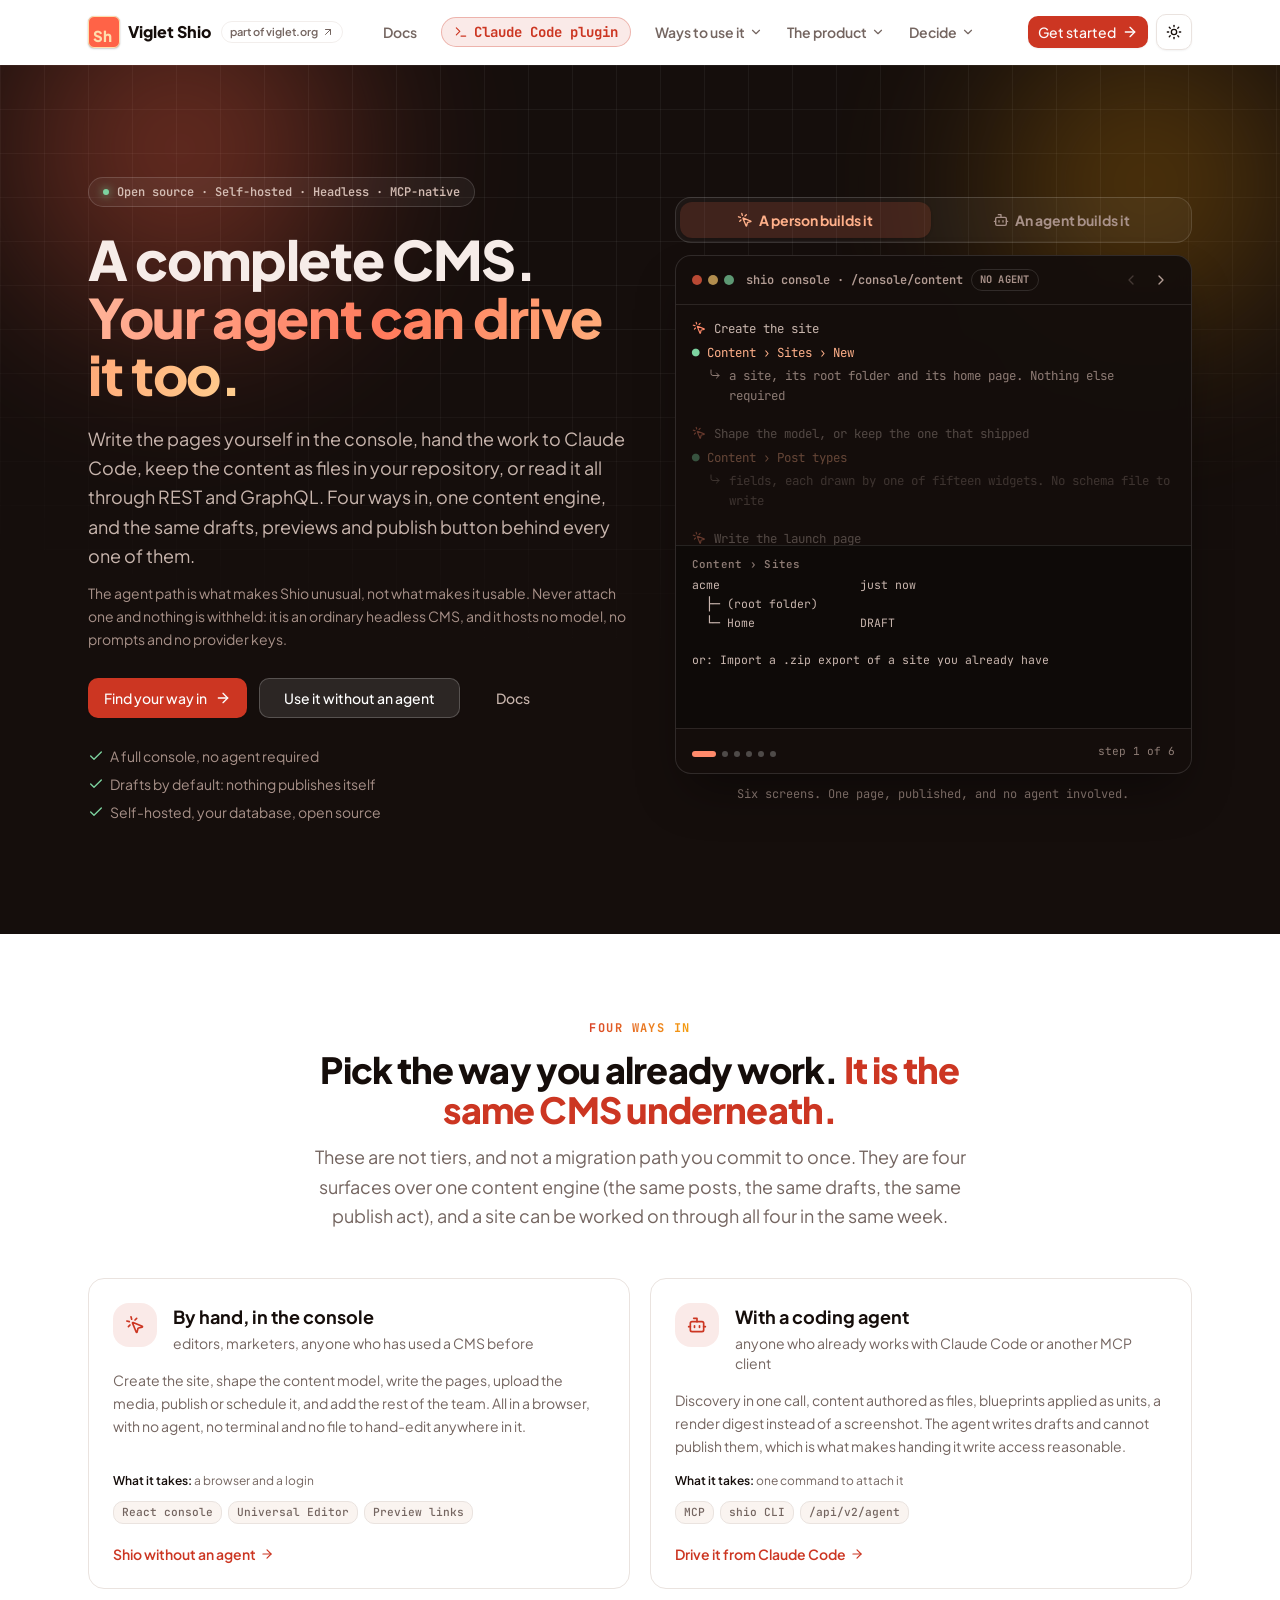
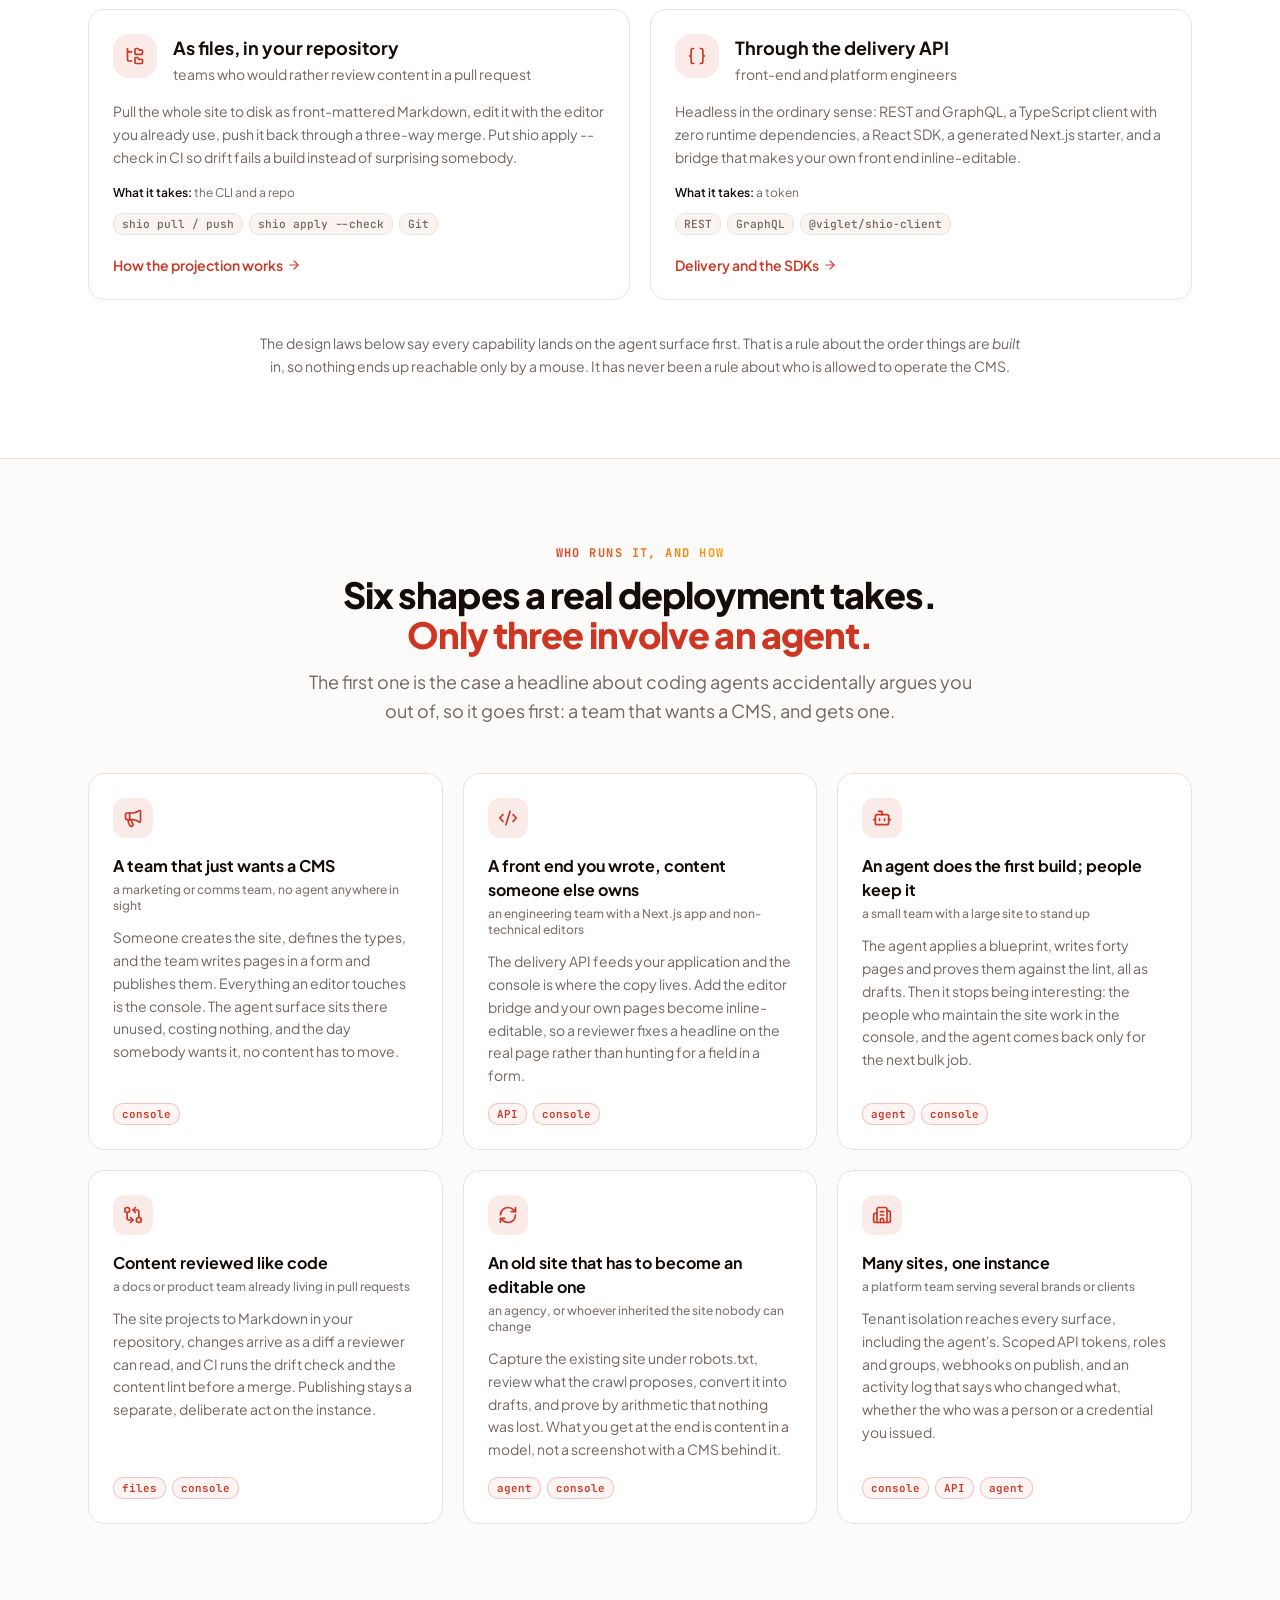
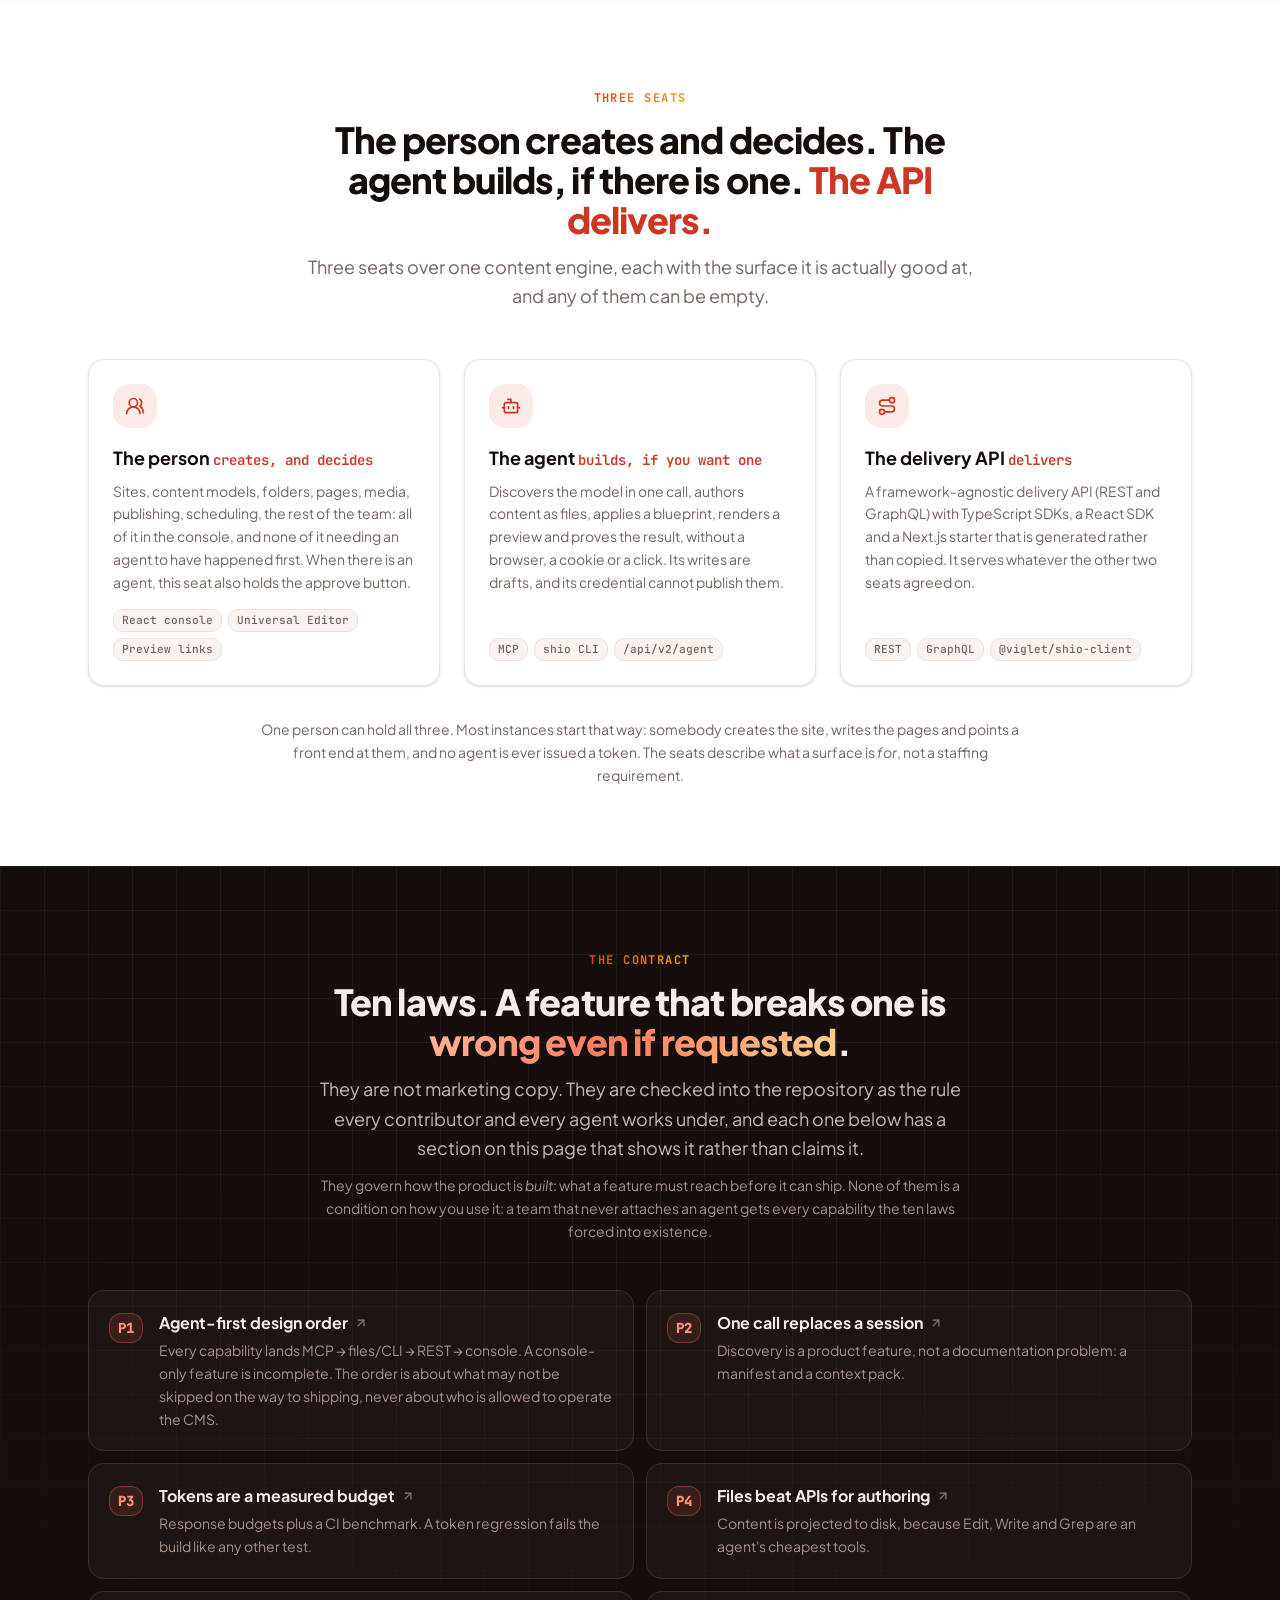
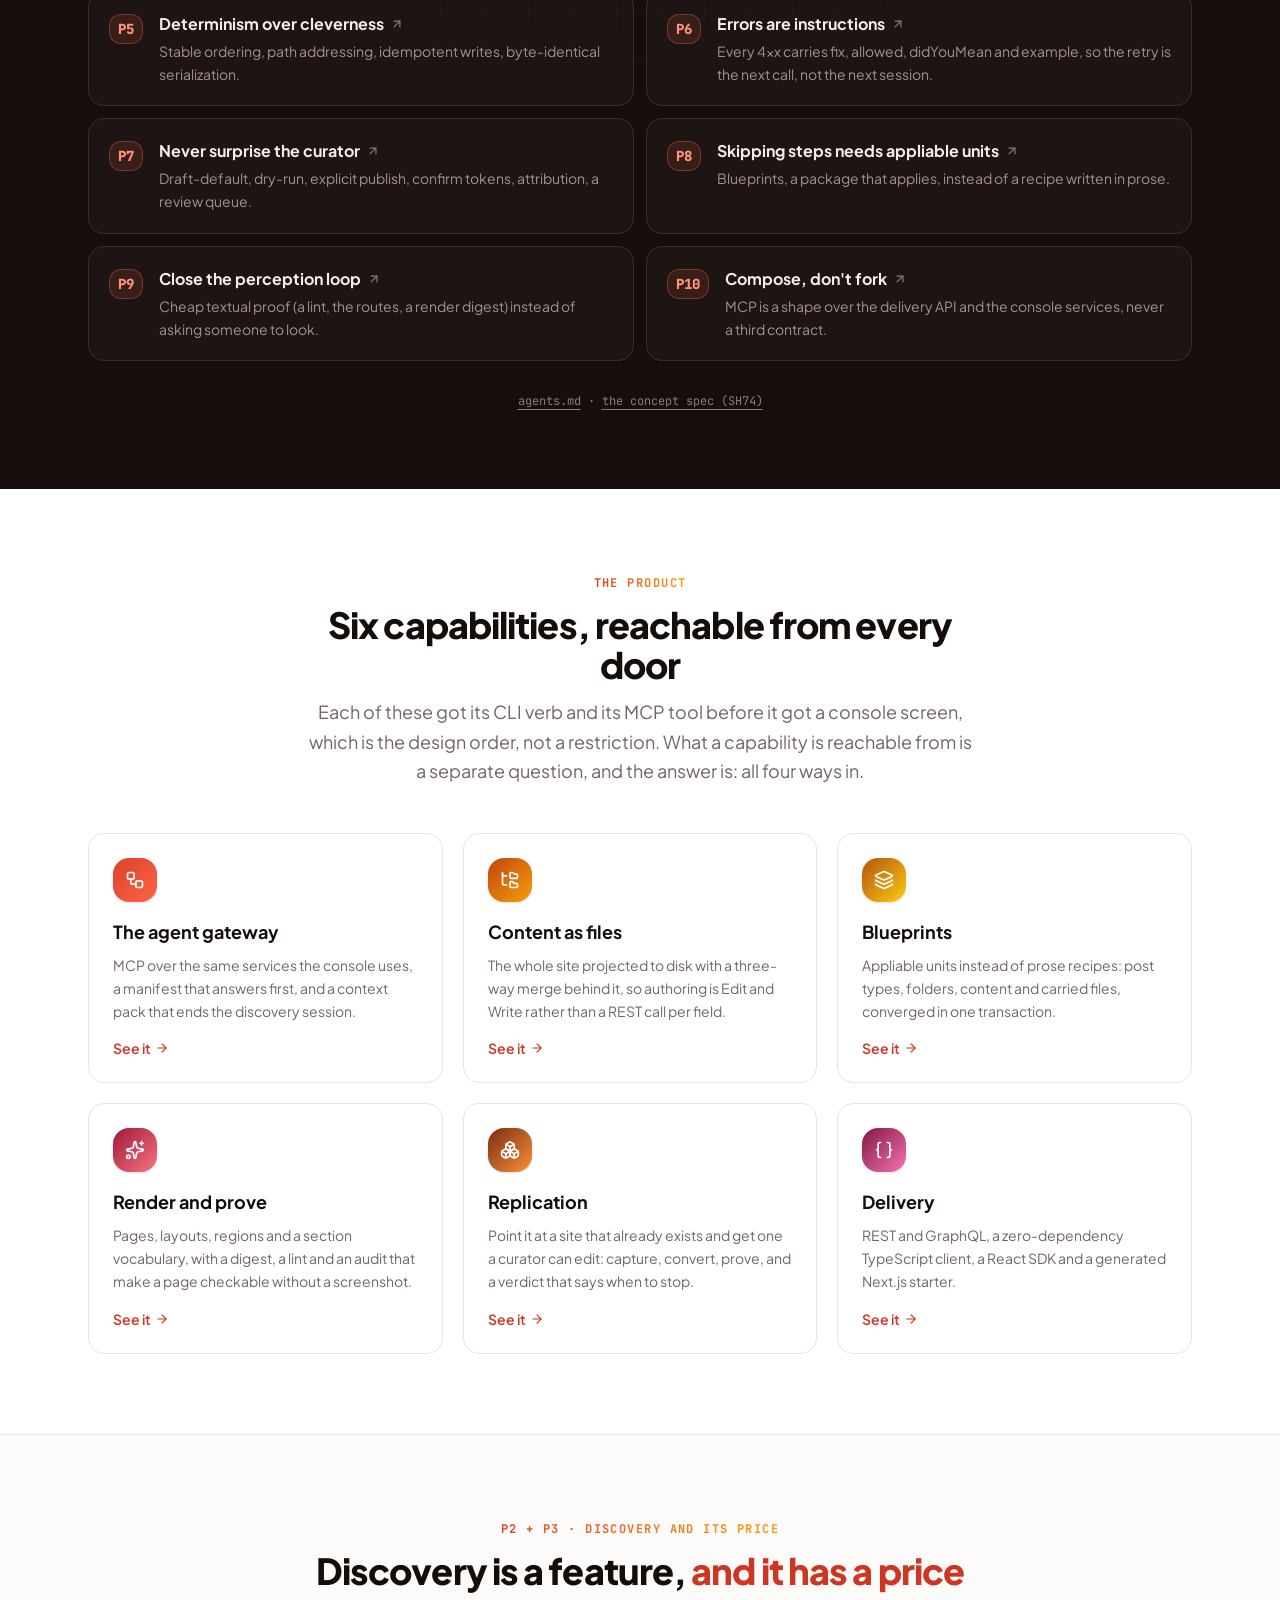
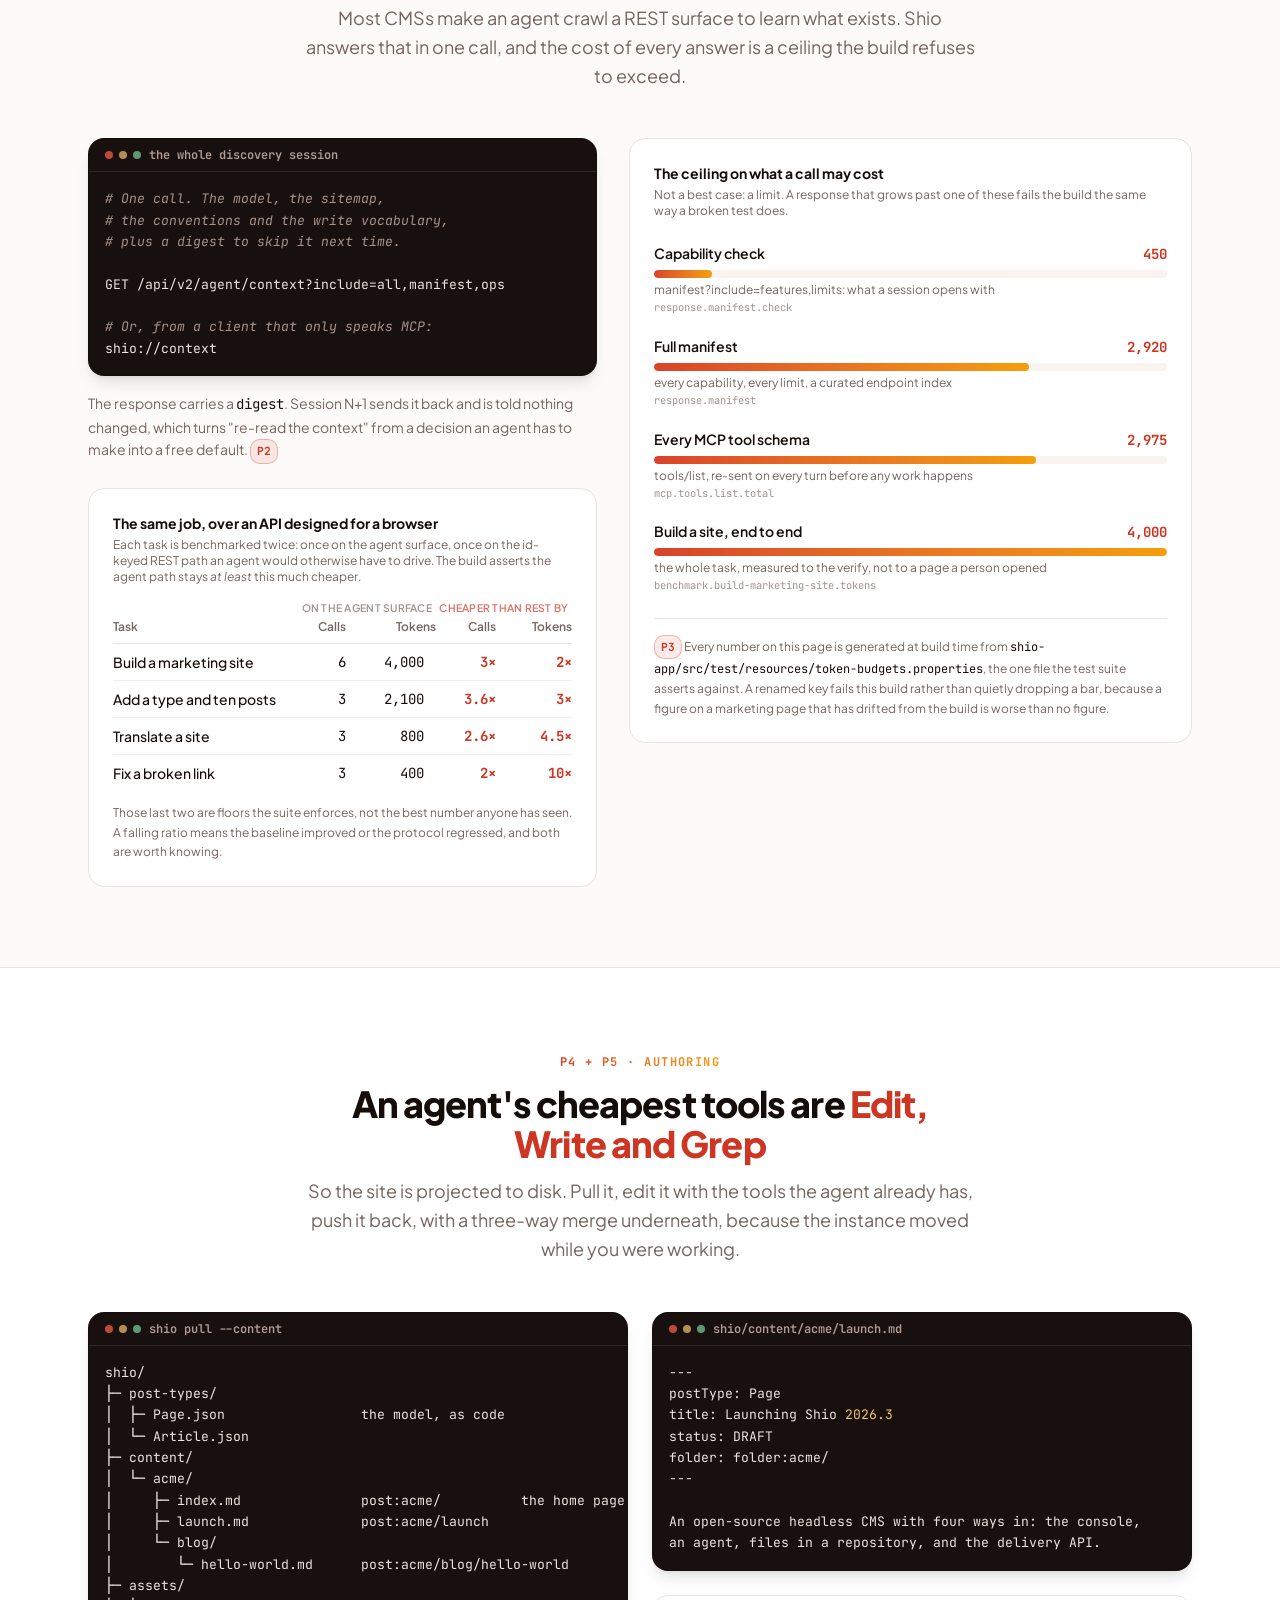
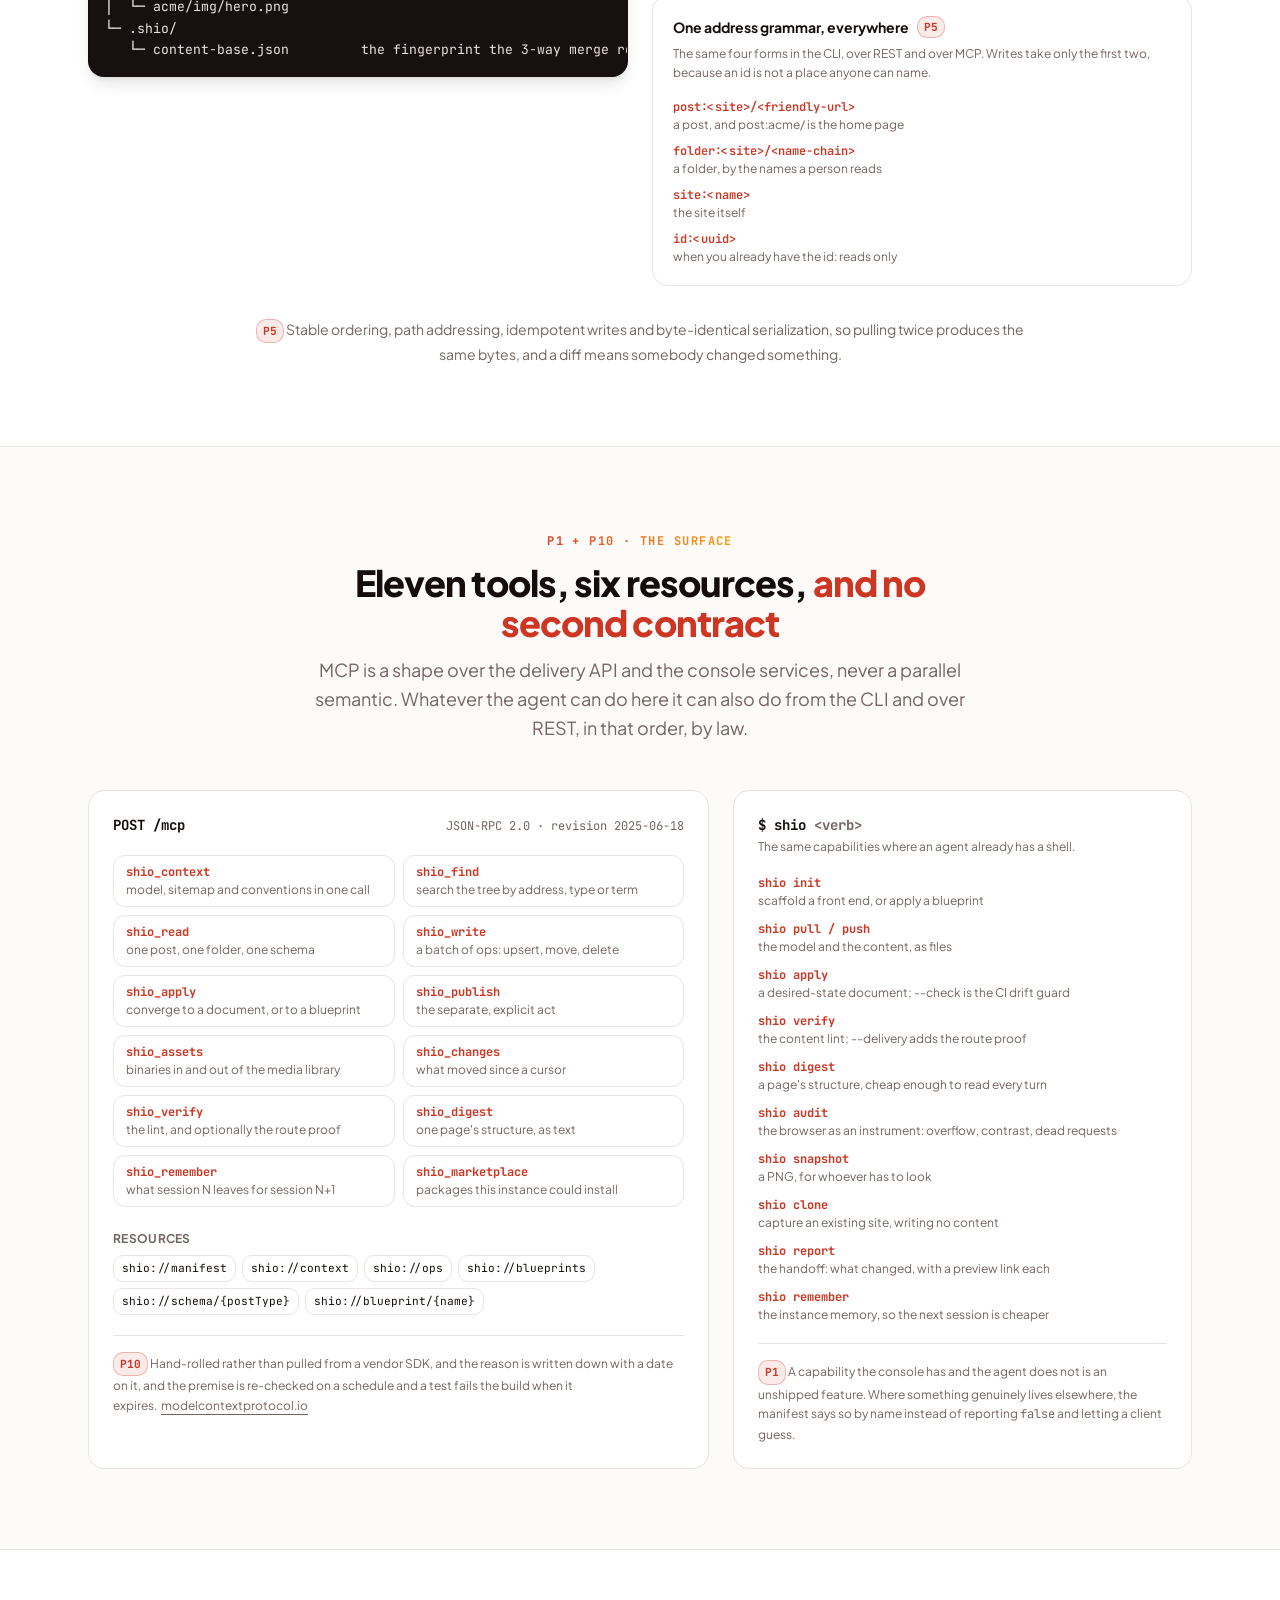
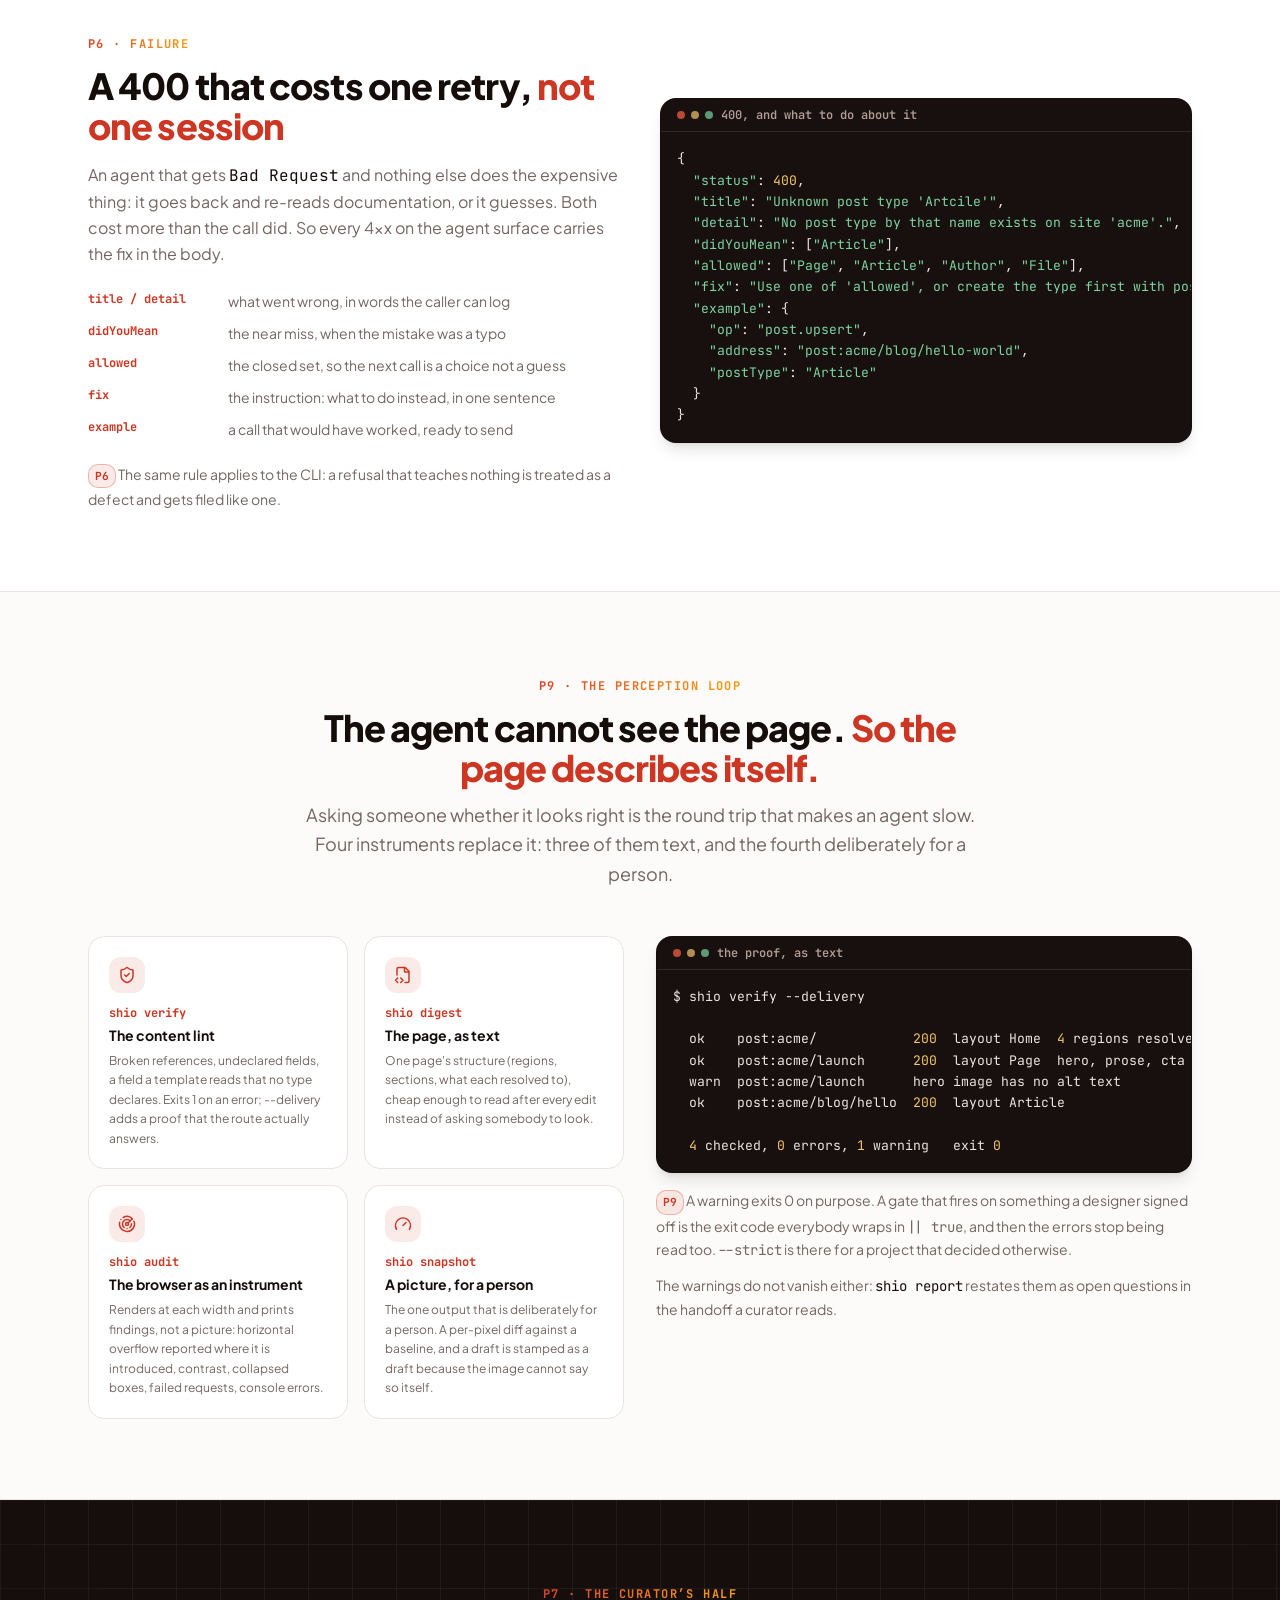
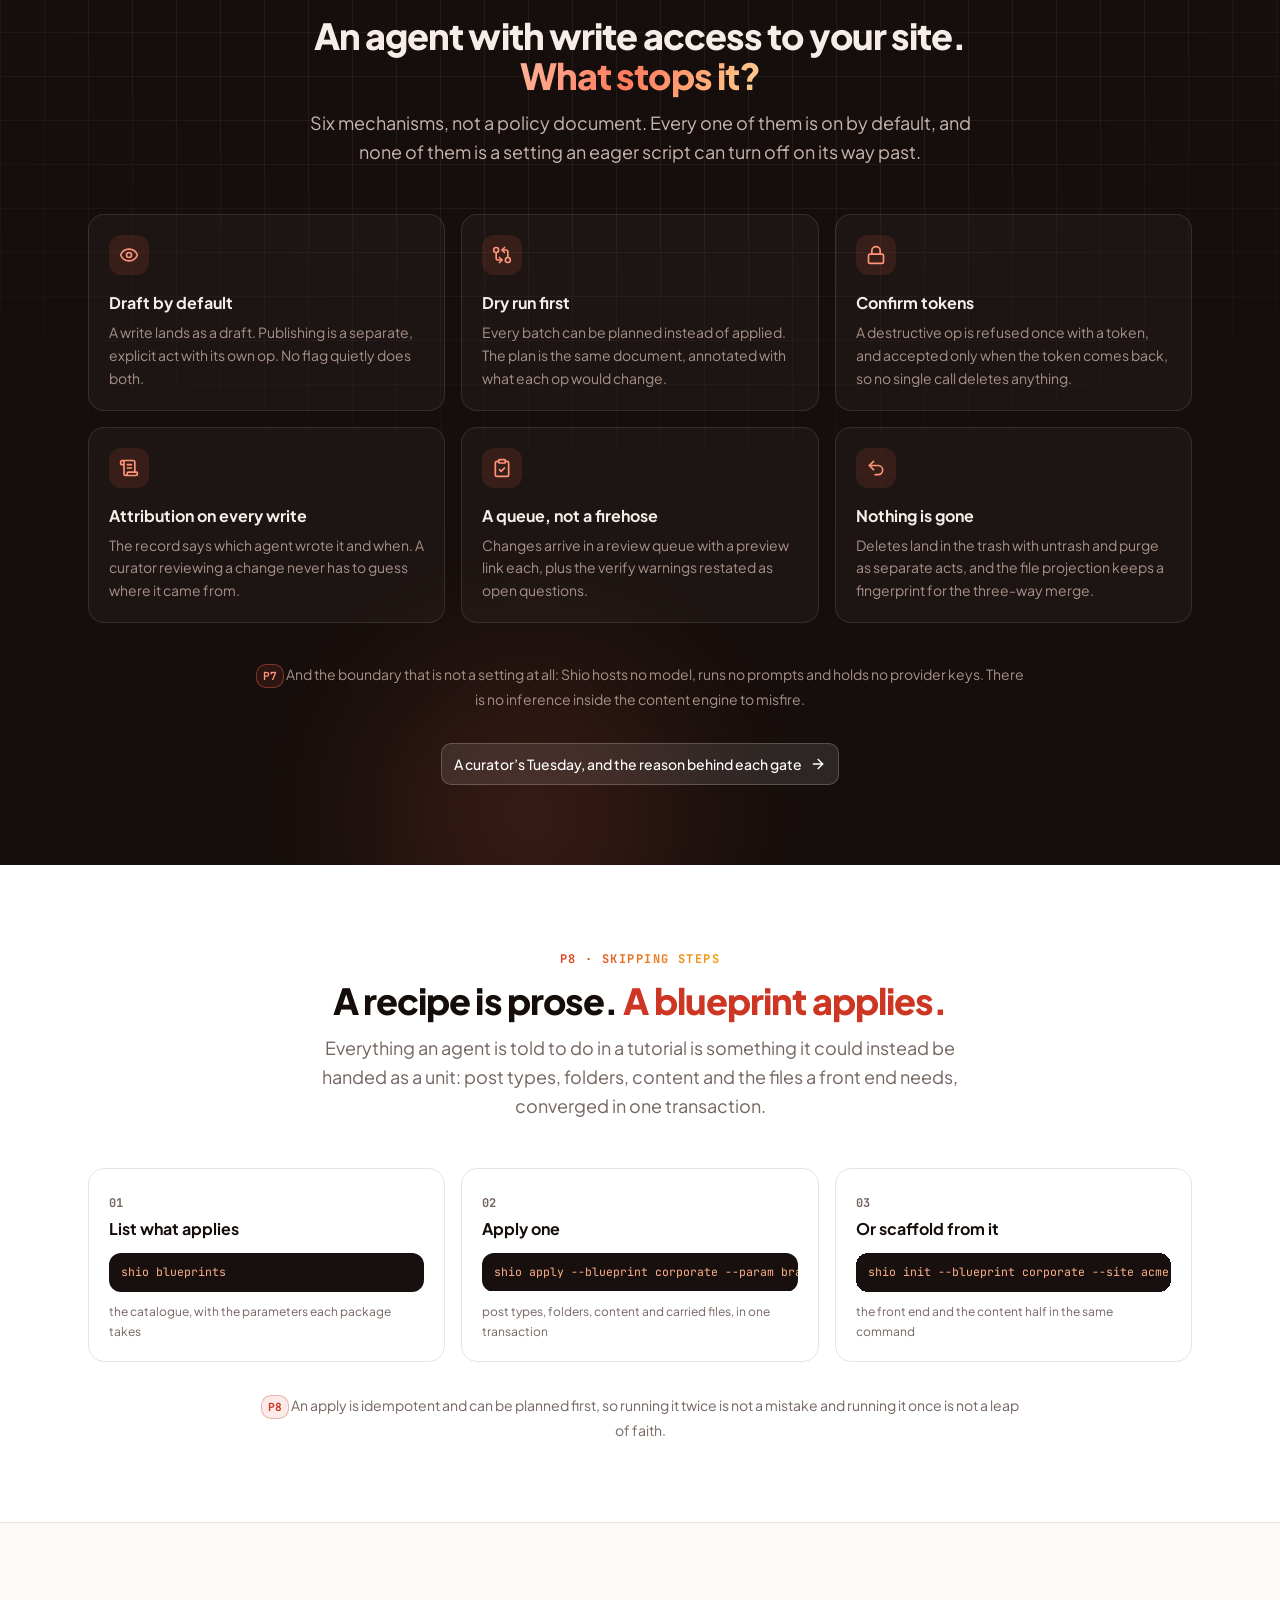
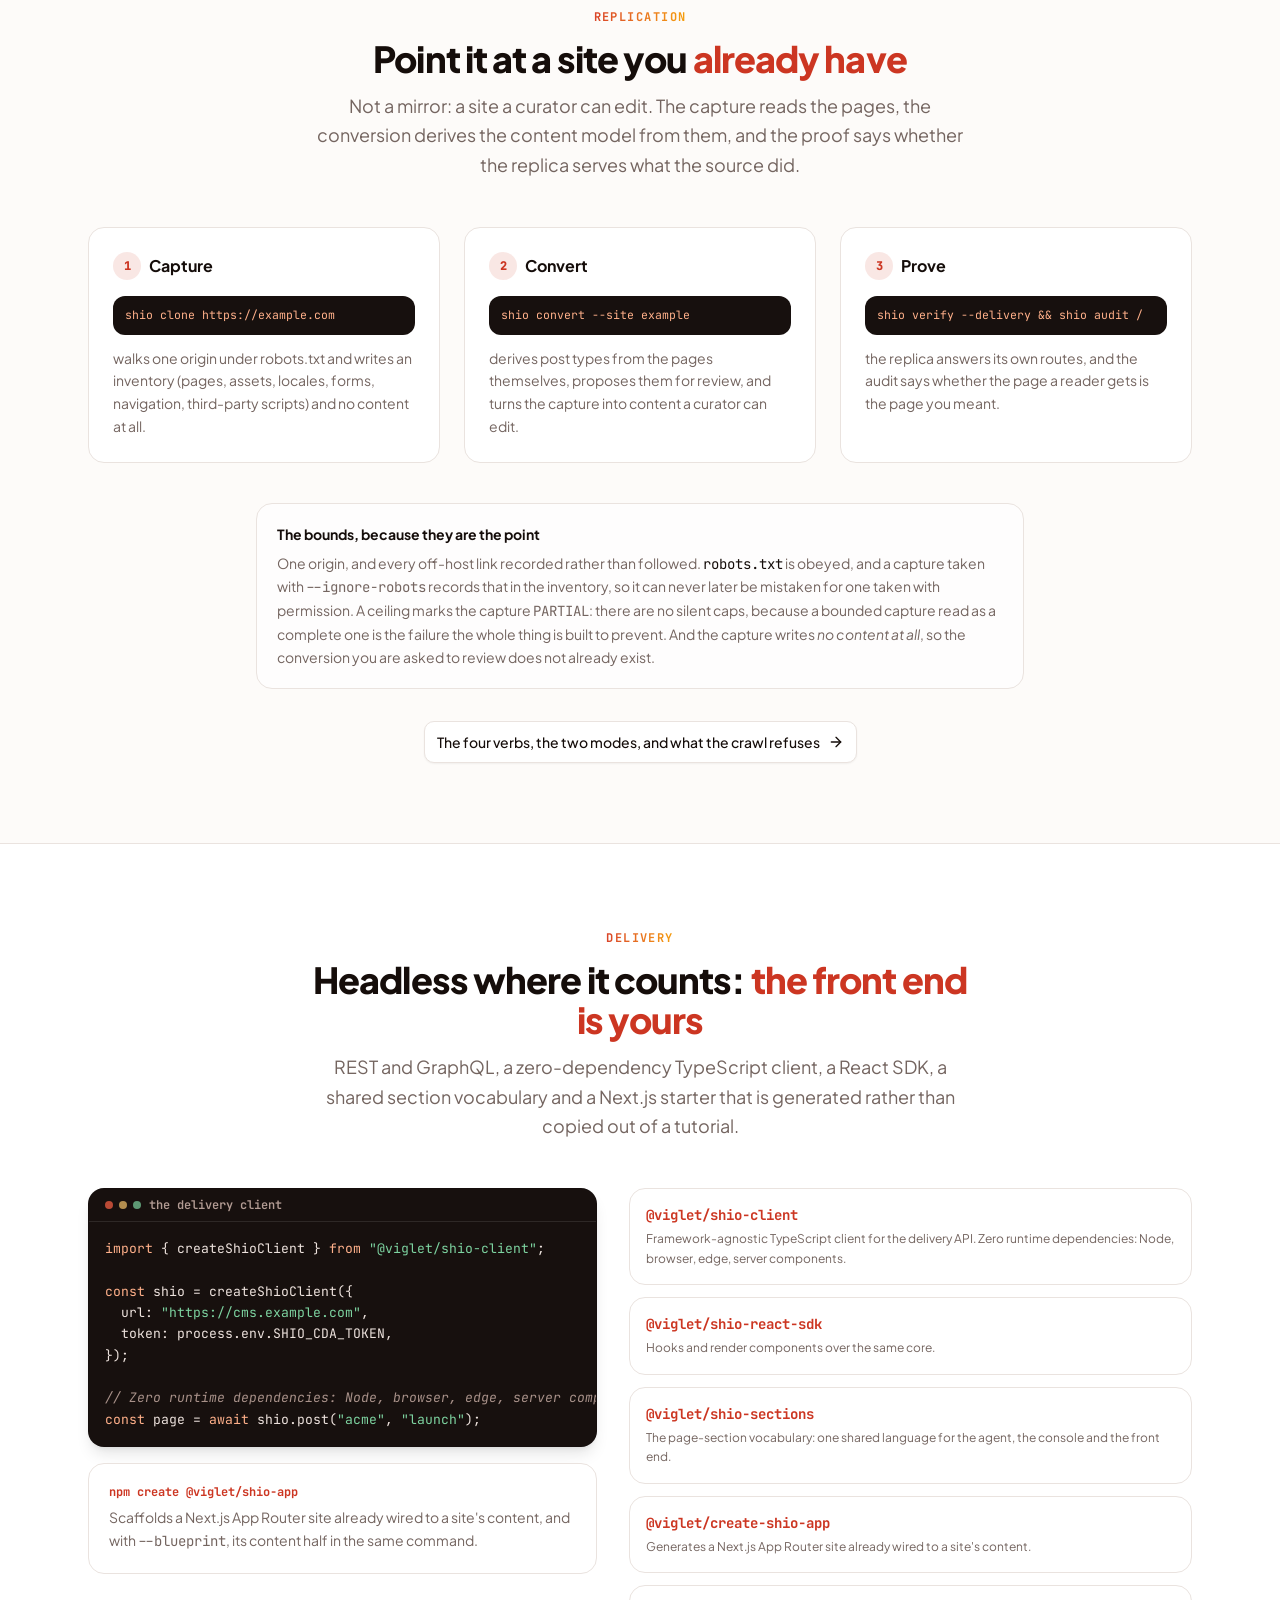
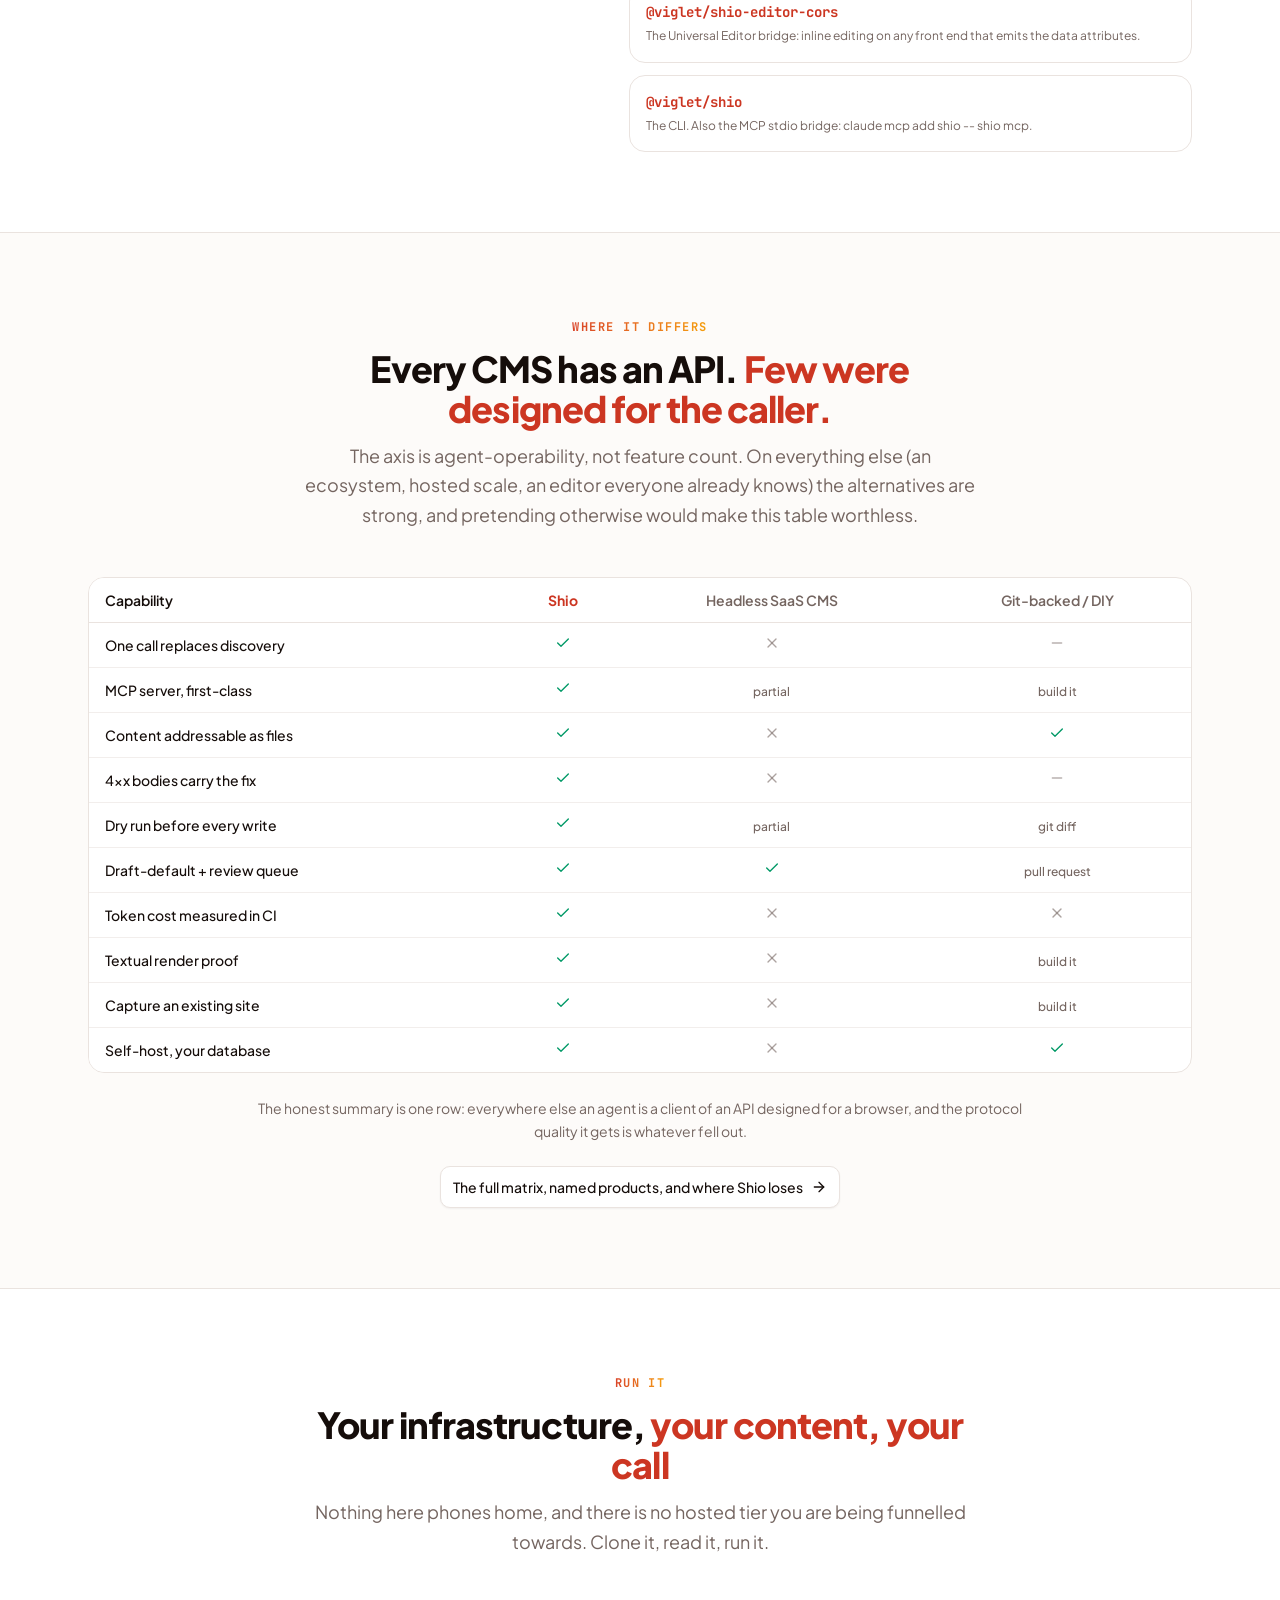
==== commit fa8a8635: "deploy: openviglet/shio@67d1260c3cbc302f289ad6a2b31d92a4605cf768" ====
--- a/index.html
+++ b/index.html
@@ -38,18 +38,18 @@
       href="https://fonts.googleapis.com/css2?family=Plus+Jakarta+Sans:ital,wght@0,400;0,500;0,600;0,700;0,800;1,400&family=JetBrains+Mono:wght@400;500;700&display=swap"
       rel="stylesheet"
     />
-    <script type="module" crossorigin src="/assets/index-ByPY0twm.js"></script>
+    <script type="module" crossorigin src="/assets/index-rhf87hMl.js"></script>
     <link rel="stylesheet" crossorigin href="/assets/index-Dx7gC5NM.css">
   </head>
   <body>
-    <div id="root"><div class="flex min-h-screen flex-col"><header class="sticky top-0 z-50 backdrop-blur-md transition-colors border-b border-transparent bg-background/60"><div class="mx-auto w-full max-w-6xl px-6 flex h-16 items-center gap-4"><div class="flex shrink-0 items-center gap-2.5"><a href="/" class="text-base" aria-label="Viglet Shio home"><span class="items-center gap-2 font-extrabold hidden sm:inline-flex"><div aria-label="Sh" style="display:inline-flex;align-items:center;justify-content:flex-start;width:32px;height:32px;flex-shrink:0;background-color:#FF6347;color:#FFDEAD;padding-left:4px;border-radius:6px;border-width:1px;border-style:solid;border-color:#FFDEAD;box-shadow:0 0px 1px rgba(0,0,0,0.22), 0 1px 2px rgba(0,0,0,0.19);box-sizing:border-box;overflow:hidden;user-select:none"><span style="font-size:15px;font-weight:900;line-height:1;margin-top:8px">Sh</span></div><span>Viglet Shio</span></span><span class="inline-flex items-center gap-2 font-extrabold sm:hidden"><div aria-label="Sh" style="display:inline-flex;align-items:center;justify-content:flex-start;width:32px;height:32px;flex-shrink:0;background-color:#FF6347;color:#FFDEAD;padding-left:4px;border-radius:6px;border-width:1px;border-style:solid;border-color:#FFDEAD;box-shadow:0 0px 1px rgba(0,0,0,0.22), 0 1px 2px rgba(0,0,0,0.19);box-sizing:border-box;overflow:hidden;user-select:none"><span style="font-size:15px;font-weight:900;line-height:1;margin-top:8px">Sh</span></div></span></a><a href="https://www.viglet.org" class="hidden items-center gap-1 rounded-full border border-border/60 px-2 py-0.5 text-[11px] font-semibold whitespace-nowrap text-muted-foreground transition-colors hover:border-border hover:text-foreground sm:inline-flex">part of viglet.org<svg xmlns="http://www.w3.org/2000/svg" width="24" height="24" viewBox="0 0 24 24" fill="none" stroke="currentColor" stroke-width="2" stroke-linecap="round" stroke-linejoin="round" class="lucide lucide-arrow-up-right size-3" aria-hidden="true"><path d="M7 7h10v10"></path><path d="M7 17 17 7"></path></svg></a></div><nav class="ml-4 hidden items-center gap-5 lg:flex xl:ml-6 xl:gap-6"><a href="https://docs.viglet.org/shio/" class="text-sm font-semibold whitespace-nowrap text-muted-foreground transition-colors hover:text-foreground">Docs</a><a href="/claude-code" class="inline-flex items-center gap-1.5 rounded-full border border-primary/30 bg-primary/10 px-3 py-1 font-mono text-sm font-bold whitespace-nowrap text-primary transition-colors hover:border-primary/50 hover:bg-primary/15"><svg xmlns="http://www.w3.org/2000/svg" width="24" height="24" viewBox="0 0 24 24" fill="none" stroke="currentColor" stroke-width="2" stroke-linecap="round" stroke-linejoin="round" class="lucide lucide-terminal size-3.5" aria-hidden="true"><path d="M12 19h8"></path><path d="m4 17 6-6-6-6"></path></svg>Claude Code plugin</a><button type="button" id="radix-_R_f5_" aria-haspopup="menu" aria-expanded="false" data-state="closed" class="group flex items-center gap-1 text-sm font-semibold whitespace-nowrap text-muted-foreground outline-hidden transition-colors hover:text-foreground data-[state=open]:text-foreground">Ways to use it<svg xmlns="http://www.w3.org/2000/svg" width="24" height="24" viewBox="0 0 24 24" fill="none" stroke="currentColor" stroke-width="2" stroke-linecap="round" stroke-linejoin="round" class="lucide lucide-chevron-down size-3.5 transition-transform group-data-[state=open]:rotate-180" aria-hidden="true"><path d="m6 9 6 6 6-6"></path></svg></button><button type="button" id="radix-_R_n5_" aria-haspopup="menu" aria-expanded="false" data-state="closed" class="group flex items-center gap-1 text-sm font-semibold whitespace-nowrap text-muted-foreground outline-hidden transition-colors hover:text-foreground data-[state=open]:text-foreground">The product<svg xmlns="http://www.w3.org/2000/svg" width="24" height="24" viewBox="0 0 24 24" fill="none" stroke="currentColor" stroke-width="2" stroke-linecap="round" stroke-linejoin="round" class="lucide lucide-chevron-down size-3.5 transition-transform group-data-[state=open]:rotate-180" aria-hidden="true"><path d="m6 9 6 6 6-6"></path></svg></button><button type="button" id="radix-_R_v5_" aria-haspopup="menu" aria-expanded="false" data-state="closed" class="group flex items-center gap-1 text-sm font-semibold whitespace-nowrap text-muted-foreground outline-hidden transition-colors hover:text-foreground data-[state=open]:text-foreground">Decide<svg xmlns="http://www.w3.org/2000/svg" width="24" height="24" viewBox="0 0 24 24" fill="none" stroke="currentColor" stroke-width="2" stroke-linecap="round" stroke-linejoin="round" class="lucide lucide-chevron-down size-3.5 transition-transform group-data-[state=open]:rotate-180" aria-hidden="true"><path d="m6 9 6 6 6-6"></path></svg></button></nav><div class="ml-auto flex items-center gap-2"><a href="https://docs.viglet.org/shio/" data-slot="button" class="inline-flex items-center justify-center whitespace-nowrap text-sm font-medium transition-all disabled:pointer-events-none disabled:opacity-50 [&amp;_svg]:pointer-events-none [&amp;_svg:not([class*=&#x27;size-&#x27;])]:size-4 shrink-0 [&amp;_svg]:shrink-0 outline-none focus-visible:border-ring focus-visible:ring-ring/50 focus-visible:ring-[3px] aria-invalid:ring-destructive/20 dark:aria-invalid:ring-destructive/40 aria-invalid:border-destructive bg-primary text-primary-foreground shadow-xs hover:bg-primary/90 h-8 rounded-md gap-1.5 px-3 has-[&gt;svg]:px-2.5">Get started<svg xmlns="http://www.w3.org/2000/svg" width="24" height="24" viewBox="0 0 24 24" fill="none" stroke="currentColor" stroke-width="2" stroke-linecap="round" stroke-linejoin="round" class="lucide lucide-arrow-right size-4" aria-hidden="true"><path d="M5 12h14"></path><path d="m12 5 7 7-7 7"></path></svg></a><button data-slot="button" class="inline-flex items-center justify-center gap-2 whitespace-nowrap rounded-md text-sm font-medium transition-all disabled:pointer-events-none disabled:opacity-50 [&amp;_svg]:pointer-events-none [&amp;_svg:not([class*=&#x27;size-&#x27;])]:size-4 shrink-0 [&amp;_svg]:shrink-0 outline-none focus-visible:border-ring focus-visible:ring-ring/50 focus-visible:ring-[3px] aria-invalid:ring-destructive/20 dark:aria-invalid:ring-destructive/40 aria-invalid:border-destructive border bg-background shadow-xs hover:bg-accent hover:text-accent-foreground dark:bg-input/30 dark:border-input dark:hover:bg-input/50 size-9" type="button" id="radix-_R_5l_" aria-haspopup="menu" aria-expanded="false" data-state="closed"><svg xmlns="http://www.w3.org/2000/svg" width="24" height="24" viewBox="0 0 24 24" fill="none" stroke="currentColor" stroke-width="2" stroke-linecap="round" stroke-linejoin="round" class="lucide lucide-sun h-[1.2rem] w-[1.2rem] scale-100 rotate-0 transition-all dark:scale-0 dark:-rotate-90" aria-hidden="true"><circle cx="12" cy="12" r="4"></circle><path d="M12 2v2"></path><path d="M12 20v2"></path><path d="m4.93 4.93 1.41 1.41"></path><path d="m17.66 17.66 1.41 1.41"></path><path d="M2 12h2"></path><path d="M20 12h2"></path><path d="m6.34 17.66-1.41 1.41"></path><path d="m19.07 4.93-1.41 1.41"></path></svg><svg xmlns="http://www.w3.org/2000/svg" width="24" height="24" viewBox="0 0 24 24" fill="none" stroke="currentColor" stroke-width="2" stroke-linecap="round" stroke-linejoin="round" class="lucide lucide-moon absolute h-[1.2rem] w-[1.2rem] scale-0 rotate-90 transition-all dark:scale-100 dark:rotate-0" aria-hidden="true"><path d="M20.985 12.486a9 9 0 1 1-9.473-9.472c.405-.022.617.46.402.803a6 6 0 0 0 8.268 8.268c.344-.215.825-.004.803.401"></path></svg><span class="sr-only">Toggle theme</span></button><button type="button" aria-label="Open menu" aria-expanded="false" class="flex size-9 items-center justify-center rounded-lg text-muted-foreground transition-colors hover:bg-muted hover:text-foreground lg:hidden"><svg xmlns="http://www.w3.org/2000/svg" width="24" height="24" viewBox="0 0 24 24" fill="none" stroke="currentColor" stroke-width="2" stroke-linecap="round" stroke-linejoin="round" class="lucide lucide-menu size-5" aria-hidden="true"><path d="M4 5h16"></path><path d="M4 12h16"></path><path d="M4 19h16"></path></svg></button></div></div></header><main class="flex-1"><section id="top" class="relative isolate overflow-hidden bg-[#150e0c] text-[#f6ece8]"><div class="grid-bg pointer-events-none absolute inset-0 -z-10"></div><div class="animate-orb-a pointer-events-none absolute -top-44 -left-20 -z-10 h-[520px] w-[520px] rounded-full bg-[radial-gradient(circle,#ff6347,transparent_70%)] opacity-45 blur-[70px]"></div><div class="animate-orb-b pointer-events-none absolute -top-28 -right-24 -z-10 h-[460px] w-[460px] rounded-full bg-[radial-gradient(circle,#f59e0b,transparent_70%)] opacity-35 blur-[70px]"></div><div class="mx-auto w-full max-w-6xl px-6 grid grid-cols-1 items-center gap-12 py-20 lg:grid-cols-[1.02fr_0.98fr] lg:py-28"><div class="min-w-0"><span class="mb-6 inline-flex items-center gap-2 rounded-full border border-white/15 bg-white/5 px-3.5 py-1.5 font-mono text-xs font-semibold text-[#d3bcb3]"><span class="size-1.5 rounded-full bg-[#7dd3a0] shadow-[0_0_8px] shadow-[#7dd3a0]"></span>Open source · Self-hosted · Headless · MCP-native</span><h1 class="text-4xl font-extrabold leading-[1.06] tracking-tight sm:text-5xl lg:text-[3.4rem]">A complete CMS.<!-- --> <span class="text-gradient">Your agent can drive it too.</span></h1><p class="mt-5 max-w-xl text-lg leading-relaxed text-[#c9b6ae]">Write the pages yourself in the console, hand the work to Claude Code, keep the content as files in your repository, or read it all through REST and GraphQL. Four ways in, one content engine, and the same drafts, previews and publish button behind every one of them.</p><p class="mt-3 max-w-xl text-sm leading-relaxed text-[#a89189]">The agent path is what makes Shio unusual, not what makes it usable. Never attach one and nothing is withheld: it is an ordinary headless CMS, and it hosts no model, no prompts and no provider keys.</p><div class="mt-7 flex flex-wrap gap-3"><a href="#paths" data-slot="button" class="inline-flex items-center justify-center gap-2 whitespace-nowrap text-sm font-medium transition-all disabled:pointer-events-none disabled:opacity-50 [&amp;_svg]:pointer-events-none [&amp;_svg:not([class*=&#x27;size-&#x27;])]:size-4 shrink-0 [&amp;_svg]:shrink-0 outline-none focus-visible:border-ring focus-visible:ring-ring/50 focus-visible:ring-[3px] aria-invalid:ring-destructive/20 dark:aria-invalid:ring-destructive/40 aria-invalid:border-destructive bg-primary text-primary-foreground shadow-xs hover:bg-primary/90 h-10 rounded-md px-6 has-[&gt;svg]:px-4">Find your way in <svg xmlns="http://www.w3.org/2000/svg" width="24" height="24" viewBox="0 0 24 24" fill="none" stroke="currentColor" stroke-width="2" stroke-linecap="round" stroke-linejoin="round" class="lucide lucide-arrow-right size-4" aria-hidden="true"><path d="M5 12h14"></path><path d="m12 5 7 7-7 7"></path></svg></a><a href="/console" data-slot="button" class="inline-flex items-center justify-center gap-2 whitespace-nowrap text-sm font-medium transition-all disabled:pointer-events-none disabled:opacity-50 [&amp;_svg]:pointer-events-none [&amp;_svg:not([class*=&#x27;size-&#x27;])]:size-4 shrink-0 [&amp;_svg]:shrink-0 outline-none focus-visible:border-ring focus-visible:ring-ring/50 focus-visible:ring-[3px] aria-invalid:ring-destructive/20 dark:aria-invalid:ring-destructive/40 aria-invalid:border-destructive border shadow-xs dark:border-input dark:hover:bg-input/50 h-10 rounded-md px-6 has-[&gt;svg]:px-4 border-white/20 bg-white/10 text-white hover:bg-white/20 hover:text-white dark:bg-white/10">Use it without an agent</a><a href="https://docs.viglet.org/shio/" data-slot="button" class="inline-flex items-center justify-center gap-2 whitespace-nowrap text-sm font-medium transition-all disabled:pointer-events-none disabled:opacity-50 [&amp;_svg]:pointer-events-none [&amp;_svg:not([class*=&#x27;size-&#x27;])]:size-4 shrink-0 [&amp;_svg]:shrink-0 outline-none focus-visible:border-ring focus-visible:ring-ring/50 focus-visible:ring-[3px] aria-invalid:ring-destructive/20 dark:aria-invalid:ring-destructive/40 aria-invalid:border-destructive dark:hover:bg-accent/50 h-10 rounded-md px-6 has-[&gt;svg]:px-4 text-[#c9b6ae] hover:bg-white/10 hover:text-white">Docs</a></div><div class="mt-7 flex flex-wrap gap-x-6 gap-y-2 text-sm text-[#a89189]"><span class="inline-flex items-center gap-1.5"><svg xmlns="http://www.w3.org/2000/svg" width="24" height="24" viewBox="0 0 24 24" fill="none" stroke="currentColor" stroke-width="2" stroke-linecap="round" stroke-linejoin="round" class="lucide lucide-check size-4 text-[#7dd3a0]" aria-hidden="true"><path d="M20 6 9 17l-5-5"></path></svg>A full console, no agent required</span><span class="inline-flex items-center gap-1.5"><svg xmlns="http://www.w3.org/2000/svg" width="24" height="24" viewBox="0 0 24 24" fill="none" stroke="currentColor" stroke-width="2" stroke-linecap="round" stroke-linejoin="round" class="lucide lucide-check size-4 text-[#7dd3a0]" aria-hidden="true"><path d="M20 6 9 17l-5-5"></path></svg>Drafts by default: nothing publishes itself</span><span class="inline-flex items-center gap-1.5"><svg xmlns="http://www.w3.org/2000/svg" width="24" height="24" viewBox="0 0 24 24" fill="none" stroke="currentColor" stroke-width="2" stroke-linecap="round" stroke-linejoin="round" class="lucide lucide-check size-4 text-[#7dd3a0]" aria-hidden="true"><path d="M20 6 9 17l-5-5"></path></svg>Self-hosted, your database, open source</span></div></div><div class="min-w-0"><div><div role="tablist" aria-label="Two ways to build the same page" class="mb-3 flex gap-1 rounded-xl border border-white/12 bg-white/[0.04] p-1"><button type="button" role="tab" aria-selected="true" aria-controls="session-console" class="flex flex-1 items-center justify-center gap-1.5 rounded-lg px-3 py-2 text-xs font-bold transition-colors sm:text-sm bg-[#ff6347]/15 text-[#ffb08a] shadow-sm"><svg xmlns="http://www.w3.org/2000/svg" width="24" height="24" viewBox="0 0 24 24" fill="none" stroke="currentColor" stroke-width="2" stroke-linecap="round" stroke-linejoin="round" class="lucide lucide-mouse-pointer-click size-4 shrink-0" aria-hidden="true"><path d="M14 4.1 12 6"></path><path d="m5.1 8-2.9-.8"></path><path d="m6 12-1.9 2"></path><path d="M7.2 2.2 8 5.1"></path><path d="M9.037 9.69a.498.498 0 0 1 .653-.653l11 4.5a.5.5 0 0 1-.074.949l-4.349 1.041a1 1 0 0 0-.74.739l-1.04 4.35a.5.5 0 0 1-.95.074z"></path></svg>A person builds it</button><button type="button" role="tab" aria-selected="false" aria-controls="session-agent" class="flex flex-1 items-center justify-center gap-1.5 rounded-lg px-3 py-2 text-xs font-bold transition-colors sm:text-sm text-[#a89189] hover:bg-white/5 hover:text-[#f6ece8]"><svg xmlns="http://www.w3.org/2000/svg" width="24" height="24" viewBox="0 0 24 24" fill="none" stroke="currentColor" stroke-width="2" stroke-linecap="round" stroke-linejoin="round" class="lucide lucide-bot size-4 shrink-0" aria-hidden="true"><path d="M12 8V4H8"></path><rect width="16" height="12" x="4" y="8" rx="2"></rect><path d="M2 14h2"></path><path d="M20 14h2"></path><path d="M15 13v2"></path><path d="M9 13v2"></path></svg>An agent builds it</button></div><div id="session-console" role="tabpanel" aria-label="A person builds it"><div class="relative overflow-hidden rounded-2xl border border-white/12 bg-[#150e0c]/95 shadow-2xl shadow-black/40 backdrop-blur"><div class="flex flex-wrap items-center gap-2 border-b border-white/10 px-4 py-2.5"><span class="flex gap-1.5" aria-hidden="true"><span class="size-2.5 rounded-full bg-[#ff6347]/70"></span><span class="size-2.5 rounded-full bg-[#f5c46b]/70"></span><span class="size-2.5 rounded-full bg-[#7dd3a0]/70"></span></span><span class="ml-1 truncate font-mono text-xs font-semibold text-[#b39c94]">shio console · /console/content</span><span class="rounded-full border border-white/12 px-2 py-0.5 font-mono text-[0.65rem] font-bold tracking-wide text-[#a89189] uppercase">no agent</span><div class="ml-auto flex items-center gap-0.5"><button type="button" disabled="" aria-label="Previous step" title="Previous step" class="flex size-7 items-center justify-center rounded-md text-[#b39c94] transition-colors hover:bg-white/10 hover:text-white disabled:pointer-events-none disabled:opacity-30"><svg xmlns="http://www.w3.org/2000/svg" width="24" height="24" viewBox="0 0 24 24" fill="none" stroke="currentColor" stroke-width="2" stroke-linecap="round" stroke-linejoin="round" class="lucide lucide-chevron-left size-4" aria-hidden="true"><path d="m15 18-6-6 6-6"></path></svg></button><button type="button" aria-label="Next step" title="Next step" class="flex size-7 items-center justify-center rounded-md text-[#b39c94] transition-colors hover:bg-white/10 hover:text-white disabled:pointer-events-none disabled:opacity-30"><svg xmlns="http://www.w3.org/2000/svg" width="24" height="24" viewBox="0 0 24 24" fill="none" stroke="currentColor" stroke-width="2" stroke-linecap="round" stroke-linejoin="round" class="lucide lucide-chevron-right size-4" aria-hidden="true"><path d="m9 18 6-6-6-6"></path></svg></button></div></div><ol class="max-h-[15rem] space-y-3.5 overflow-y-auto px-4 py-3.5 font-mono text-[0.78rem] leading-relaxed"><li class="relative"><button type="button" aria-label="Show step 1: Create the site" aria-current="step" class="peer absolute -inset-x-2 -inset-y-1 z-10 cursor-pointer rounded-lg focus-visible:outline-2 focus-visible:outline-offset-1 focus-visible:outline-[#ff8a6b]"></button><div class="-mx-2 -my-1 rounded-lg px-2 py-1 transition-all duration-500 peer-hover:bg-white/5 opacity-100"><p class="flex gap-2 text-[#c9b6ae]"><svg xmlns="http://www.w3.org/2000/svg" width="24" height="24" viewBox="0 0 24 24" fill="none" stroke="currentColor" stroke-width="2" stroke-linecap="round" stroke-linejoin="round" class="lucide lucide-mouse-pointer-click mt-0.5 size-3.5 shrink-0 text-[#ff8a6b]" aria-hidden="true"><path d="M14 4.1 12 6"></path><path d="m5.1 8-2.9-.8"></path><path d="m6 12-1.9 2"></path><path d="M7.2 2.2 8 5.1"></path><path d="M9.037 9.69a.498.498 0 0 1 .653-.653l11 4.5a.5.5 0 0 1-.074.949l-4.349 1.041a1 1 0 0 0-.74.739l-1.04 4.35a.5.5 0 0 1-.95.074z"></path></svg><span class="min-w-0">Create the site</span></p><p class="mt-1 flex gap-2"><span class="shrink-0 select-none text-[#7dd3a0]">●</span><span class="min-w-0 break-words text-[#ffb08a]">Content › Sites › New</span></p><p class="mt-0.5 flex gap-2 pl-[1.1rem] text-[#8d7b74]"><svg xmlns="http://www.w3.org/2000/svg" width="24" height="24" viewBox="0 0 24 24" fill="none" stroke="currentColor" stroke-width="2" stroke-linecap="round" stroke-linejoin="round" class="lucide lucide-corner-down-right mt-0.5 size-3 shrink-0" aria-hidden="true"><path d="m15 10 5 5-5 5"></path><path d="M4 4v7a4 4 0 0 0 4 4h12"></path></svg><span class="min-w-0 break-words">a site, its root folder and its home page. Nothing else required</span></p></div></li><li class="relative"><button type="button" aria-label="Show step 2: Shape the model, or keep the one that shipped" class="peer absolute -inset-x-2 -inset-y-1 z-10 cursor-pointer rounded-lg focus-visible:outline-2 focus-visible:outline-offset-1 focus-visible:outline-[#ff8a6b]"></button><div class="-mx-2 -my-1 rounded-lg px-2 py-1 transition-all duration-500 peer-hover:bg-white/5 opacity-35 peer-hover:opacity-80"><p class="flex gap-2 text-[#c9b6ae]"><svg xmlns="http://www.w3.org/2000/svg" width="24" height="24" viewBox="0 0 24 24" fill="none" stroke="currentColor" stroke-width="2" stroke-linecap="round" stroke-linejoin="round" class="lucide lucide-mouse-pointer-click mt-0.5 size-3.5 shrink-0 text-[#ff8a6b]" aria-hidden="true"><path d="M14 4.1 12 6"></path><path d="m5.1 8-2.9-.8"></path><path d="m6 12-1.9 2"></path><path d="M7.2 2.2 8 5.1"></path><path d="M9.037 9.69a.498.498 0 0 1 .653-.653l11 4.5a.5.5 0 0 1-.074.949l-4.349 1.041a1 1 0 0 0-.74.739l-1.04 4.35a.5.5 0 0 1-.95.074z"></path></svg><span class="min-w-0">Shape the model, or keep the one that shipped</span></p><p class="mt-1 flex gap-2"><span class="shrink-0 select-none text-[#7dd3a0]">●</span><span class="min-w-0 break-words text-[#ffb08a]">Content › Post types</span></p><p class="mt-0.5 flex gap-2 pl-[1.1rem] text-[#8d7b74]"><svg xmlns="http://www.w3.org/2000/svg" width="24" height="24" viewBox="0 0 24 24" fill="none" stroke="currentColor" stroke-width="2" stroke-linecap="round" stroke-linejoin="round" class="lucide lucide-corner-down-right mt-0.5 size-3 shrink-0" aria-hidden="true"><path d="m15 10 5 5-5 5"></path><path d="M4 4v7a4 4 0 0 0 4 4h12"></path></svg><span class="min-w-0 break-words">fields, each drawn by one of fifteen widgets. No schema file to write</span></p></div></li><li class="relative"><button type="button" aria-label="Show step 3: Write the launch page" class="peer absolute -inset-x-2 -inset-y-1 z-10 cursor-pointer rounded-lg focus-visible:outline-2 focus-visible:outline-offset-1 focus-visible:outline-[#ff8a6b]"></button><div class="-mx-2 -my-1 rounded-lg px-2 py-1 transition-all duration-500 peer-hover:bg-white/5 opacity-35 peer-hover:opacity-80"><p class="flex gap-2 text-[#c9b6ae]"><svg xmlns="http://www.w3.org/2000/svg" width="24" height="24" viewBox="0 0 24 24" fill="none" stroke="currentColor" stroke-width="2" stroke-linecap="round" stroke-linejoin="round" class="lucide lucide-mouse-pointer-click mt-0.5 size-3.5 shrink-0 text-[#ff8a6b]" aria-hidden="true"><path d="M14 4.1 12 6"></path><path d="m5.1 8-2.9-.8"></path><path d="m6 12-1.9 2"></path><path d="M7.2 2.2 8 5.1"></path><path d="M9.037 9.69a.498.498 0 0 1 .653-.653l11 4.5a.5.5 0 0 1-.074.949l-4.349 1.041a1 1 0 0 0-.74.739l-1.04 4.35a.5.5 0 0 1-.95.074z"></path></svg><span class="min-w-0">Write the launch page</span></p><p class="mt-1 flex gap-2"><span class="shrink-0 select-none text-[#7dd3a0]">●</span><span class="min-w-0 break-words text-[#ffb08a]">Content › acme › New › Page</span></p><p class="mt-0.5 flex gap-2 pl-[1.1rem] text-[#8d7b74]"><svg xmlns="http://www.w3.org/2000/svg" width="24" height="24" viewBox="0 0 24 24" fill="none" stroke="currentColor" stroke-width="2" stroke-linecap="round" stroke-linejoin="round" class="lucide lucide-corner-down-right mt-0.5 size-3 shrink-0" aria-hidden="true"><path d="m15 10 5 5-5 5"></path><path d="M4 4v7a4 4 0 0 0 4 4h12"></path></svg><span class="min-w-0 break-words">a form built from the type: the same fields, drawn from the same model</span></p></div></li><li class="relative"><button type="button" aria-label="Show step 4: Save it" class="peer absolute -inset-x-2 -inset-y-1 z-10 cursor-pointer rounded-lg focus-visible:outline-2 focus-visible:outline-offset-1 focus-visible:outline-[#ff8a6b]"></button><div class="-mx-2 -my-1 rounded-lg px-2 py-1 transition-all duration-500 peer-hover:bg-white/5 opacity-35 peer-hover:opacity-80"><p class="flex gap-2 text-[#c9b6ae]"><svg xmlns="http://www.w3.org/2000/svg" width="24" height="24" viewBox="0 0 24 24" fill="none" stroke="currentColor" stroke-width="2" stroke-linecap="round" stroke-linejoin="round" class="lucide lucide-mouse-pointer-click mt-0.5 size-3.5 shrink-0 text-[#ff8a6b]" aria-hidden="true"><path d="M14 4.1 12 6"></path><path d="m5.1 8-2.9-.8"></path><path d="m6 12-1.9 2"></path><path d="M7.2 2.2 8 5.1"></path><path d="M9.037 9.69a.498.498 0 0 1 .653-.653l11 4.5a.5.5 0 0 1-.074.949l-4.349 1.041a1 1 0 0 0-.74.739l-1.04 4.35a.5.5 0 0 1-.95.074z"></path></svg><span class="min-w-0">Save it</span></p><p class="mt-1 flex gap-2"><span class="shrink-0 select-none text-[#7dd3a0]">●</span><span class="min-w-0 break-words text-[#ffb08a]">the sticky save bar</span></p><p class="mt-0.5 flex gap-2 pl-[1.1rem] text-[#8d7b74]"><svg xmlns="http://www.w3.org/2000/svg" width="24" height="24" viewBox="0 0 24 24" fill="none" stroke="currentColor" stroke-width="2" stroke-linecap="round" stroke-linejoin="round" class="lucide lucide-corner-down-right mt-0.5 size-3 shrink-0" aria-hidden="true"><path d="m15 10 5 5-5 5"></path><path d="M4 4v7a4 4 0 0 0 4 4h12"></path></svg><span class="min-w-0 break-words">status DRAFT. The live site is unchanged, exactly as for an agent write</span></p></div></li><li class="relative"><button type="button" aria-label="Show step 5: Look at it, and fix the headline where you can see it" class="peer absolute -inset-x-2 -inset-y-1 z-10 cursor-pointer rounded-lg focus-visible:outline-2 focus-visible:outline-offset-1 focus-visible:outline-[#ff8a6b]"></button><div class="-mx-2 -my-1 rounded-lg px-2 py-1 transition-all duration-500 peer-hover:bg-white/5 opacity-35 peer-hover:opacity-80"><p class="flex gap-2 text-[#c9b6ae]"><svg xmlns="http://www.w3.org/2000/svg" width="24" height="24" viewBox="0 0 24 24" fill="none" stroke="currentColor" stroke-width="2" stroke-linecap="round" stroke-linejoin="round" class="lucide lucide-mouse-pointer-click mt-0.5 size-3.5 shrink-0 text-[#ff8a6b]" aria-hidden="true"><path d="M14 4.1 12 6"></path><path d="m5.1 8-2.9-.8"></path><path d="m6 12-1.9 2"></path><path d="M7.2 2.2 8 5.1"></path><path d="M9.037 9.69a.498.498 0 0 1 .653-.653l11 4.5a.5.5 0 0 1-.074.949l-4.349 1.041a1 1 0 0 0-.74.739l-1.04 4.35a.5.5 0 0 1-.95.074z"></path></svg><span class="min-w-0">Look at it, and fix the headline where you can see it</span></p><p class="mt-1 flex gap-2"><span class="shrink-0 select-none text-[#7dd3a0]">●</span><span class="min-w-0 break-words text-[#ffb08a]">Preview  ·  Universal Editor</span></p><p class="mt-0.5 flex gap-2 pl-[1.1rem] text-[#8d7b74]"><svg xmlns="http://www.w3.org/2000/svg" width="24" height="24" viewBox="0 0 24 24" fill="none" stroke="currentColor" stroke-width="2" stroke-linecap="round" stroke-linejoin="round" class="lucide lucide-corner-down-right mt-0.5 size-3 shrink-0" aria-hidden="true"><path d="m15 10 5 5-5 5"></path><path d="M4 4v7a4 4 0 0 0 4 4h12"></path></svg><span class="min-w-0 break-words">the real rendered page, and the field edited on the page itself</span></p></div></li><li class="relative"><button type="button" aria-label="Show step 6: Publish it, or schedule it" class="peer absolute -inset-x-2 -inset-y-1 z-10 cursor-pointer rounded-lg focus-visible:outline-2 focus-visible:outline-offset-1 focus-visible:outline-[#ff8a6b]"></button><div class="-mx-2 -my-1 rounded-lg px-2 py-1 transition-all duration-500 peer-hover:bg-white/5 opacity-35 peer-hover:opacity-80"><p class="flex gap-2 text-[#c9b6ae]"><svg xmlns="http://www.w3.org/2000/svg" width="24" height="24" viewBox="0 0 24 24" fill="none" stroke="currentColor" stroke-width="2" stroke-linecap="round" stroke-linejoin="round" class="lucide lucide-mouse-pointer-click mt-0.5 size-3.5 shrink-0 text-[#ff8a6b]" aria-hidden="true"><path d="M14 4.1 12 6"></path><path d="m5.1 8-2.9-.8"></path><path d="m6 12-1.9 2"></path><path d="M7.2 2.2 8 5.1"></path><path d="M9.037 9.69a.498.498 0 0 1 .653-.653l11 4.5a.5.5 0 0 1-.074.949l-4.349 1.041a1 1 0 0 0-.74.739l-1.04 4.35a.5.5 0 0 1-.95.074z"></path></svg><span class="min-w-0">Publish it, or schedule it</span></p><p class="mt-1 flex gap-2"><span class="shrink-0 select-none text-[#7dd3a0]">●</span><span class="min-w-0 break-words text-[#ffb08a]">Publish</span></p><p class="mt-0.5 flex gap-2 pl-[1.1rem] text-[#8d7b74]"><svg xmlns="http://www.w3.org/2000/svg" width="24" height="24" viewBox="0 0 24 24" fill="none" stroke="currentColor" stroke-width="2" stroke-linecap="round" stroke-linejoin="round" class="lucide lucide-corner-down-right mt-0.5 size-3 shrink-0" aria-hidden="true"><path d="m15 10 5 5-5 5"></path><path d="M4 4v7a4 4 0 0 0 4 4h12"></path></svg><span class="min-w-0 break-words">an immutable snapshot beside the draft, or a date and a sweep that fires it</span></p></div></li></ol><div class="border-t border-white/10 bg-black/25"><p class="flex items-center gap-2 px-4 pt-2.5 pb-1 font-mono text-[0.68rem] font-semibold tracking-wide text-[#8d7b74]">Content › Sites</p><pre class="h-[9.5rem] overflow-auto px-4 pb-3 font-mono text-[0.72rem] leading-relaxed text-[#c9b6ae]"><code><span class="block whitespace-pre">acme                    just now</span><span class="block whitespace-pre">  ├─ (root folder)</span><span class="block whitespace-pre">  └─ Home               DRAFT</span><span class="block whitespace-pre"> </span><span class="block whitespace-pre">or: Import a .zip export of a site you already have</span></code></pre></div><div class="flex items-center gap-3 border-t border-white/10 px-4 py-2.5"><ol class="flex gap-1.5"><li><button type="button" aria-label="Step 1: Create the site" aria-current="step" class="h-1.5 rounded-full transition-all w-6 bg-[#ff8a6b]"></button></li><li><button type="button" aria-label="Step 2: Shape the model, or keep the one that shipped" class="h-1.5 rounded-full transition-all w-1.5 bg-white/25 hover:bg-white/50"></button></li><li><button type="button" aria-label="Step 3: Write the launch page" class="h-1.5 rounded-full transition-all w-1.5 bg-white/25 hover:bg-white/50"></button></li><li><button type="button" aria-label="Step 4: Save it" class="h-1.5 rounded-full transition-all w-1.5 bg-white/25 hover:bg-white/50"></button></li><li><button type="button" aria-label="Step 5: Look at it, and fix the headline where you can see it" class="h-1.5 rounded-full transition-all w-1.5 bg-white/25 hover:bg-white/50"></button></li><li><button type="button" aria-label="Step 6: Publish it, or schedule it" class="h-1.5 rounded-full transition-all w-1.5 bg-white/25 hover:bg-white/50"></button></li></ol><span class="ml-auto font-mono text-[0.7rem] text-[#8d7b74]">step 1 of 6</span></div></div><p class="mt-3 text-center font-mono text-xs text-[#8d7b74]">Six screens. One page, published, and no agent involved.</p></div><div id="session-agent" role="tabpanel" aria-label="An agent builds it" hidden=""><div class="scanlines relative overflow-hidden rounded-2xl border border-white/12 bg-[#150e0c]/95 shadow-2xl shadow-black/40 backdrop-blur"><div class="flex flex-wrap items-center gap-2 border-b border-white/10 px-4 py-2.5"><span class="flex gap-1.5" aria-hidden="true"><span class="size-2.5 rounded-full bg-[#ff6347]/70"></span><span class="size-2.5 rounded-full bg-[#f5c46b]/70"></span><span class="size-2.5 rounded-full bg-[#7dd3a0]/70"></span></span><span class="ml-1 font-mono text-xs font-semibold text-[#b39c94]">claude · shio (MCP)</span><span class="rounded-full border border-white/12 px-2 py-0.5 font-mono text-[0.65rem] font-bold tracking-wide text-[#a89189] uppercase">scripted</span><div class="ml-auto flex items-center gap-0.5"><button type="button" aria-label="Previous call" title="Previous call" class="flex size-7 items-center justify-center rounded-md text-[#b39c94] transition-colors hover:bg-white/10 hover:text-white disabled:pointer-events-none disabled:opacity-30"><svg xmlns="http://www.w3.org/2000/svg" width="24" height="24" viewBox="0 0 24 24" fill="none" stroke="currentColor" stroke-width="2" stroke-linecap="round" stroke-linejoin="round" class="lucide lucide-chevron-left size-4" aria-hidden="true"><path d="m15 18-6-6 6-6"></path></svg></button><button type="button" aria-label="Replay the session" title="Replay the session" class="flex size-7 items-center justify-center rounded-md text-[#b39c94] transition-colors hover:bg-white/10 hover:text-white disabled:pointer-events-none disabled:opacity-30"><svg xmlns="http://www.w3.org/2000/svg" width="24" height="24" viewBox="0 0 24 24" fill="none" stroke="currentColor" stroke-width="2" stroke-linecap="round" stroke-linejoin="round" class="lucide lucide-rotate-ccw size-3.5" aria-hidden="true"><path d="M3 12a9 9 0 1 0 9-9 9.75 9.75 0 0 0-6.74 2.74L3 8"></path><path d="M3 3v5h5"></path></svg></button><button type="button" disabled="" aria-label="Next call" title="Next call" class="flex size-7 items-center justify-center rounded-md text-[#b39c94] transition-colors hover:bg-white/10 hover:text-white disabled:pointer-events-none disabled:opacity-30"><svg xmlns="http://www.w3.org/2000/svg" width="24" height="24" viewBox="0 0 24 24" fill="none" stroke="currentColor" stroke-width="2" stroke-linecap="round" stroke-linejoin="round" class="lucide lucide-chevron-right size-4" aria-hidden="true"><path d="m9 18 6-6-6-6"></path></svg></button></div></div><ol class="max-h-[15rem] space-y-3.5 overflow-y-auto px-4 py-3.5 font-mono text-[0.78rem] leading-relaxed"><li class="relative"><button type="button" aria-label="Show call 1: shio_context" class="peer absolute -inset-x-2 -inset-y-1 z-10 cursor-pointer rounded-lg focus-visible:outline-2 focus-visible:outline-offset-1 focus-visible:outline-[#ff8a6b]"></button><div class="-mx-2 -my-1 rounded-lg px-2 py-1 transition-all duration-500 peer-hover:bg-white/5 opacity-35 peer-hover:opacity-80"><p class="flex gap-2 text-[#c9b6ae]"><span class="shrink-0 select-none text-[#ff8a6b]">&gt;</span><span class="min-w-0">What is this instance, and what can I do to it?</span></p><p class="mt-1 flex gap-2"><span class="shrink-0 select-none text-[#7dd3a0]">●</span><span class="min-w-0 break-words text-[#ffb08a]">shio_context</span><span class="ml-auto shrink-0 rounded border border-[#ff6347]/30 bg-[#ff6347]/10 px-1.5 text-[0.62rem] font-bold text-[#ff9478]">P2</span></p><p class="mt-0.5 flex gap-2 pl-[1.1rem] text-[#8d7b74]"><svg xmlns="http://www.w3.org/2000/svg" width="24" height="24" viewBox="0 0 24 24" fill="none" stroke="currentColor" stroke-width="2" stroke-linecap="round" stroke-linejoin="round" class="lucide lucide-corner-down-right mt-0.5 size-3 shrink-0" aria-hidden="true"><path d="m15 10 5 5-5 5"></path><path d="M4 4v7a4 4 0 0 0 4 4h12"></path></svg><span class="min-w-0 break-words">model + sitemap + conventions + write vocabulary: 1 call, 1 digest to skip it next time</span></p></div></li><li class="relative"><button type="button" aria-label="Show call 2: shio pull --content" class="peer absolute -inset-x-2 -inset-y-1 z-10 cursor-pointer rounded-lg focus-visible:outline-2 focus-visible:outline-offset-1 focus-visible:outline-[#ff8a6b]"></button><div class="-mx-2 -my-1 rounded-lg px-2 py-1 transition-all duration-500 peer-hover:bg-white/5 opacity-35 peer-hover:opacity-80"><p class="flex gap-2 text-[#c9b6ae]"><span class="shrink-0 select-none text-[#ff8a6b]">&gt;</span><span class="min-w-0">Give me the site on disk</span></p><p class="mt-1 flex gap-2"><span class="shrink-0 select-none text-[#7dd3a0]">●</span><span class="min-w-0 break-words text-[#ffb08a]">shio pull --content</span><span class="ml-auto shrink-0 rounded border border-[#ff6347]/30 bg-[#ff6347]/10 px-1.5 text-[0.62rem] font-bold text-[#ff9478]">P4</span></p><p class="mt-0.5 flex gap-2 pl-[1.1rem] text-[#8d7b74]"><svg xmlns="http://www.w3.org/2000/svg" width="24" height="24" viewBox="0 0 24 24" fill="none" stroke="currentColor" stroke-width="2" stroke-linecap="round" stroke-linejoin="round" class="lucide lucide-corner-down-right mt-0.5 size-3 shrink-0" aria-hidden="true"><path d="m15 10 5 5-5 5"></path><path d="M4 4v7a4 4 0 0 0 4 4h12"></path></svg><span class="min-w-0 break-words">shio/content/**  ·  42 posts, 9 folders, front-mattered Markdown</span></p></div></li><li class="relative"><button type="button" aria-label="Show call 3: Edit  shio/content/acme/launch.md" class="peer absolute -inset-x-2 -inset-y-1 z-10 cursor-pointer rounded-lg focus-visible:outline-2 focus-visible:outline-offset-1 focus-visible:outline-[#ff8a6b]"></button><div class="-mx-2 -my-1 rounded-lg px-2 py-1 transition-all duration-500 peer-hover:bg-white/5 opacity-35 peer-hover:opacity-80"><p class="flex gap-2 text-[#c9b6ae]"><span class="shrink-0 select-none text-[#ff8a6b]">&gt;</span><span class="min-w-0">Write the launch page</span></p><p class="mt-1 flex gap-2"><span class="shrink-0 select-none text-[#7dd3a0]">●</span><span class="min-w-0 break-words text-[#ffb08a]">Edit  shio/content/acme/launch.md</span><span class="ml-auto shrink-0 rounded border border-[#ff6347]/30 bg-[#ff6347]/10 px-1.5 text-[0.62rem] font-bold text-[#ff9478]">P4</span></p><p class="mt-0.5 flex gap-2 pl-[1.1rem] text-[#8d7b74]"><svg xmlns="http://www.w3.org/2000/svg" width="24" height="24" viewBox="0 0 24 24" fill="none" stroke="currentColor" stroke-width="2" stroke-linecap="round" stroke-linejoin="round" class="lucide lucide-corner-down-right mt-0.5 size-3 shrink-0" aria-hidden="true"><path d="m15 10 5 5-5 5"></path><path d="M4 4v7a4 4 0 0 0 4 4h12"></path></svg><span class="min-w-0 break-words">one file, one post, and no API call to author with</span></p></div></li><li class="relative"><button type="button" aria-label="Show call 4: shio push --content" class="peer absolute -inset-x-2 -inset-y-1 z-10 cursor-pointer rounded-lg focus-visible:outline-2 focus-visible:outline-offset-1 focus-visible:outline-[#ff8a6b]"></button><div class="-mx-2 -my-1 rounded-lg px-2 py-1 transition-all duration-500 peer-hover:bg-white/5 opacity-35 peer-hover:opacity-80"><p class="flex gap-2 text-[#c9b6ae]"><span class="shrink-0 select-none text-[#ff8a6b]">&gt;</span><span class="min-w-0">Push it back</span></p><p class="mt-1 flex gap-2"><span class="shrink-0 select-none text-[#7dd3a0]">●</span><span class="min-w-0 break-words text-[#ffb08a]">shio push --content</span><span class="ml-auto shrink-0 rounded border border-[#ff6347]/30 bg-[#ff6347]/10 px-1.5 text-[0.62rem] font-bold text-[#ff9478]">P7</span></p><p class="mt-0.5 flex gap-2 pl-[1.1rem] text-[#8d7b74]"><svg xmlns="http://www.w3.org/2000/svg" width="24" height="24" viewBox="0 0 24 24" fill="none" stroke="currentColor" stroke-width="2" stroke-linecap="round" stroke-linejoin="round" class="lucide lucide-corner-down-right mt-0.5 size-3 shrink-0" aria-hidden="true"><path d="m15 10 5 5-5 5"></path><path d="M4 4v7a4 4 0 0 0 4 4h12"></path></svg><span class="min-w-0 break-words">1 created  ·  status DRAFT  ·  nothing is live yet</span></p></div></li><li class="relative"><button type="button" aria-label="Show call 5: shio verify --delivery" class="peer absolute -inset-x-2 -inset-y-1 z-10 cursor-pointer rounded-lg focus-visible:outline-2 focus-visible:outline-offset-1 focus-visible:outline-[#ff8a6b]"></button><div class="-mx-2 -my-1 rounded-lg px-2 py-1 transition-all duration-500 peer-hover:bg-white/5 opacity-35 peer-hover:opacity-80"><p class="flex gap-2 text-[#c9b6ae]"><span class="shrink-0 select-none text-[#ff8a6b]">&gt;</span><span class="min-w-0">Prove it before a curator looks</span></p><p class="mt-1 flex gap-2"><span class="shrink-0 select-none text-[#7dd3a0]">●</span><span class="min-w-0 break-words text-[#ffb08a]">shio verify --delivery</span><span class="ml-auto shrink-0 rounded border border-[#ff6347]/30 bg-[#ff6347]/10 px-1.5 text-[0.62rem] font-bold text-[#ff9478]">P9</span></p><p class="mt-0.5 flex gap-2 pl-[1.1rem] text-[#8d7b74]"><svg xmlns="http://www.w3.org/2000/svg" width="24" height="24" viewBox="0 0 24 24" fill="none" stroke="currentColor" stroke-width="2" stroke-linecap="round" stroke-linejoin="round" class="lucide lucide-corner-down-right mt-0.5 size-3 shrink-0" aria-hidden="true"><path d="m15 10 5 5-5 5"></path><path d="M4 4v7a4 4 0 0 0 4 4h12"></path></svg><span class="min-w-0 break-words">ok. 0 errors, 1 warning: hero image has no alt text</span></p></div></li><li class="relative"><button type="button" aria-label="Show call 6: shio report --since last" aria-current="step" class="peer absolute -inset-x-2 -inset-y-1 z-10 cursor-pointer rounded-lg focus-visible:outline-2 focus-visible:outline-offset-1 focus-visible:outline-[#ff8a6b]"></button><div class="-mx-2 -my-1 rounded-lg px-2 py-1 transition-all duration-500 peer-hover:bg-white/5 opacity-100"><p class="flex gap-2 text-[#c9b6ae]"><span class="shrink-0 select-none text-[#ff8a6b]">&gt;</span><span class="min-w-0">Hand it over</span></p><p class="mt-1 flex gap-2"><span class="shrink-0 select-none text-[#7dd3a0]">●</span><span class="min-w-0 break-words text-[#ffb08a]">shio report --since last</span><span class="ml-auto shrink-0 rounded border border-[#ff6347]/30 bg-[#ff6347]/10 px-1.5 text-[0.62rem] font-bold text-[#ff9478]">P7</span></p><p class="mt-0.5 flex gap-2 pl-[1.1rem] text-[#8d7b74]"><svg xmlns="http://www.w3.org/2000/svg" width="24" height="24" viewBox="0 0 24 24" fill="none" stroke="currentColor" stroke-width="2" stroke-linecap="round" stroke-linejoin="round" class="lucide lucide-corner-down-right mt-0.5 size-3 shrink-0" aria-hidden="true"><path d="m15 10 5 5-5 5"></path><path d="M4 4v7a4 4 0 0 0 4 4h12"></path></svg><span class="min-w-0 break-words">a Markdown summary with a preview link per change, and the warning as an open question</span></p></div></li></ol><div class="border-t border-white/10 bg-black/25"><p class="flex items-center gap-2 px-4 pt-2.5 pb-1 font-mono text-[0.68rem] font-semibold tracking-wide text-[#8d7b74]">the handoff, as Markdown</p><pre class="h-[9.5rem] overflow-auto px-4 pb-3 font-mono text-[0.72rem] leading-relaxed"><code><span class="block whitespace-pre text-[#c9b6ae]">## 1 change awaiting review</span><span class="block whitespace-pre text-[#c9b6ae]"> </span><span class="block whitespace-pre text-[#c9b6ae]">- **Launching Shio 2026.3** - created</span><span class="block whitespace-pre text-[#c9b6ae]">  preview: /preview/acme/launch</span><span class="block whitespace-pre text-[#c9b6ae]"> </span><span class="block whitespace-pre text-[#c9b6ae]">### Open questions</span><span class="block whitespace-pre text-[#c9b6ae]">- The hero image has no alt text. Intentional?</span></code></pre></div><div class="flex items-center gap-3 border-t border-white/10 px-4 py-2.5"><ol class="flex gap-1.5"><li><button type="button" aria-label="Call 1: shio_context" class="h-1.5 rounded-full transition-all w-1.5 bg-white/25 hover:bg-white/50"></button></li><li><button type="button" aria-label="Call 2: shio pull --content" class="h-1.5 rounded-full transition-all w-1.5 bg-white/25 hover:bg-white/50"></button></li><li><button type="button" aria-label="Call 3: Edit  shio/content/acme/launch.md" class="h-1.5 rounded-full transition-all w-1.5 bg-white/25 hover:bg-white/50"></button></li><li><button type="button" aria-label="Call 4: shio push --content" class="h-1.5 rounded-full transition-all w-1.5 bg-white/25 hover:bg-white/50"></button></li><li><button type="button" aria-label="Call 5: shio verify --delivery" class="h-1.5 rounded-full transition-all w-1.5 bg-white/25 hover:bg-white/50"></button></li><li><button type="button" aria-label="Call 6: shio report --since last" aria-current="step" class="h-1.5 rounded-full transition-all w-6 bg-[#ff8a6b]"></button></li></ol><span class="ml-auto font-mono text-[0.7rem] text-[#8d7b74]">6 calls. Nothing published.</span></div></div><p class="mt-3 text-center font-mono text-xs text-[#8d7b74]">Six calls. The same page, as a draft, and you still decide.</p></div></div></div></div></section><section id="paths" class="border-b border-border py-20"><div class="mx-auto w-full max-w-6xl px-6"><div class="mx-auto mb-12 max-w-2xl text-center"><span class="inline-block bg-gradient-to-r from-[#d94328] to-[#f59e0b] bg-clip-text font-mono text-xs font-bold tracking-[0.12em] text-transparent uppercase">Four ways in</span><h2 class="mt-3 text-3xl font-extrabold tracking-tight sm:text-4xl">Pick the way you already work.<!-- --> <span class="text-primary">It is the same CMS underneath.</span></h2><p class="mt-3 text-base leading-relaxed text-muted-foreground sm:text-lg">These are not tiers, and not a migration path you commit to once. They are four surfaces over one content engine (the same posts, the same drafts, the same publish act), and a site can be worked on through all four in the same week.</p></div><div class="grid gap-5 md:grid-cols-2"><div class="flex flex-col rounded-2xl border border-border bg-card p-6 transition-colors hover:border-primary/40"><div class="flex items-start gap-4"><div class="flex size-11 shrink-0 items-center justify-center rounded-xl bg-primary/10 text-primary"><svg xmlns="http://www.w3.org/2000/svg" width="24" height="24" viewBox="0 0 24 24" fill="none" stroke="currentColor" stroke-width="2" stroke-linecap="round" stroke-linejoin="round" class="lucide lucide-mouse-pointer-click size-5" aria-hidden="true"><path d="M14 4.1 12 6"></path><path d="m5.1 8-2.9-.8"></path><path d="m6 12-1.9 2"></path><path d="M7.2 2.2 8 5.1"></path><path d="M9.037 9.69a.498.498 0 0 1 .653-.653l11 4.5a.5.5 0 0 1-.074.949l-4.349 1.041a1 1 0 0 0-.74.739l-1.04 4.35a.5.5 0 0 1-.95.074z"></path></svg></div><div class="min-w-0"><h3 class="text-lg font-bold">By hand, in the console</h3><p class="mt-0.5 text-sm text-muted-foreground">editors, marketers, anyone who has used a CMS before</p></div></div><p class="mt-4 flex-1 text-sm leading-relaxed text-muted-foreground">Create the site, shape the content model, write the pages, upload the media, publish or schedule it, and add the rest of the team. All in a browser, with no agent, no terminal and no file to hand-edit anywhere in it.</p><p class="mt-4 text-xs font-semibold text-foreground">What it takes:<!-- --> <span class="font-normal text-muted-foreground">a browser and a login</span></p><ul class="mt-3 flex flex-wrap gap-1.5"><li class="rounded-md border border-border bg-muted px-2 py-0.5 font-mono text-[0.7rem] font-medium text-muted-foreground">React console</li><li class="rounded-md border border-border bg-muted px-2 py-0.5 font-mono text-[0.7rem] font-medium text-muted-foreground">Universal Editor</li><li class="rounded-md border border-border bg-muted px-2 py-0.5 font-mono text-[0.7rem] font-medium text-muted-foreground">Preview links</li></ul><a href="/console" class="group mt-5 inline-flex items-center gap-1 text-sm font-semibold text-primary">Shio without an agent<svg xmlns="http://www.w3.org/2000/svg" width="24" height="24" viewBox="0 0 24 24" fill="none" stroke="currentColor" stroke-width="2" stroke-linecap="round" stroke-linejoin="round" class="lucide lucide-arrow-right size-3.5 transition-transform group-hover:translate-x-0.5" aria-hidden="true"><path d="M5 12h14"></path><path d="m12 5 7 7-7 7"></path></svg></a></div><div class="flex flex-col rounded-2xl border border-border bg-card p-6 transition-colors hover:border-primary/40"><div class="flex items-start gap-4"><div class="flex size-11 shrink-0 items-center justify-center rounded-xl bg-primary/10 text-primary"><svg xmlns="http://www.w3.org/2000/svg" width="24" height="24" viewBox="0 0 24 24" fill="none" stroke="currentColor" stroke-width="2" stroke-linecap="round" stroke-linejoin="round" class="lucide lucide-bot size-5" aria-hidden="true"><path d="M12 8V4H8"></path><rect width="16" height="12" x="4" y="8" rx="2"></rect><path d="M2 14h2"></path><path d="M20 14h2"></path><path d="M15 13v2"></path><path d="M9 13v2"></path></svg></div><div class="min-w-0"><h3 class="text-lg font-bold">With a coding agent</h3><p class="mt-0.5 text-sm text-muted-foreground">anyone who already works with Claude Code or another MCP client</p></div></div><p class="mt-4 flex-1 text-sm leading-relaxed text-muted-foreground">Discovery in one call, content authored as files, blueprints applied as units, a render digest instead of a screenshot. The agent writes drafts and cannot publish them, which is what makes handing it write access reasonable.</p><p class="mt-4 text-xs font-semibold text-foreground">What it takes:<!-- --> <span class="font-normal text-muted-foreground">one command to attach it</span></p><ul class="mt-3 flex flex-wrap gap-1.5"><li class="rounded-md border border-border bg-muted px-2 py-0.5 font-mono text-[0.7rem] font-medium text-muted-foreground">MCP</li><li class="rounded-md border border-border bg-muted px-2 py-0.5 font-mono text-[0.7rem] font-medium text-muted-foreground">shio CLI</li><li class="rounded-md border border-border bg-muted px-2 py-0.5 font-mono text-[0.7rem] font-medium text-muted-foreground">/api/v2/agent</li></ul><a href="/claude-code" class="group mt-5 inline-flex items-center gap-1 text-sm font-semibold text-primary">Drive it from Claude Code<svg xmlns="http://www.w3.org/2000/svg" width="24" height="24" viewBox="0 0 24 24" fill="none" stroke="currentColor" stroke-width="2" stroke-linecap="round" stroke-linejoin="round" class="lucide lucide-arrow-right size-3.5 transition-transform group-hover:translate-x-0.5" aria-hidden="true"><path d="M5 12h14"></path><path d="m12 5 7 7-7 7"></path></svg></a></div><div class="flex flex-col rounded-2xl border border-border bg-card p-6 transition-colors hover:border-primary/40"><div class="flex items-start gap-4"><div class="flex size-11 shrink-0 items-center justify-center rounded-xl bg-primary/10 text-primary"><svg xmlns="http://www.w3.org/2000/svg" width="24" height="24" viewBox="0 0 24 24" fill="none" stroke="currentColor" stroke-width="2" stroke-linecap="round" stroke-linejoin="round" class="lucide lucide-folder-tree size-5" aria-hidden="true"><path d="M20 10a1 1 0 0 0 1-1V6a1 1 0 0 0-1-1h-2.5a1 1 0 0 1-.8-.4l-.9-1.2A1 1 0 0 0 15 3h-2a1 1 0 0 0-1 1v5a1 1 0 0 0 1 1Z"></path><path d="M20 21a1 1 0 0 0 1-1v-3a1 1 0 0 0-1-1h-2.9a1 1 0 0 1-.88-.55l-.42-.85a1 1 0 0 0-.92-.6H13a1 1 0 0 0-1 1v5a1 1 0 0 0 1 1Z"></path><path d="M3 5a2 2 0 0 0 2 2h3"></path><path d="M3 3v13a2 2 0 0 0 2 2h3"></path></svg></div><div class="min-w-0"><h3 class="text-lg font-bold">As files, in your repository</h3><p class="mt-0.5 text-sm text-muted-foreground">teams who would rather review content in a pull request</p></div></div><p class="mt-4 flex-1 text-sm leading-relaxed text-muted-foreground">Pull the whole site to disk as front-mattered Markdown, edit it with the editor you already use, push it back through a three-way merge. Put shio apply --check in CI so drift fails a build instead of surprising somebody.</p><p class="mt-4 text-xs font-semibold text-foreground">What it takes:<!-- --> <span class="font-normal text-muted-foreground">the CLI and a repo</span></p><ul class="mt-3 flex flex-wrap gap-1.5"><li class="rounded-md border border-border bg-muted px-2 py-0.5 font-mono text-[0.7rem] font-medium text-muted-foreground">shio pull / push</li><li class="rounded-md border border-border bg-muted px-2 py-0.5 font-mono text-[0.7rem] font-medium text-muted-foreground">shio apply --check</li><li class="rounded-md border border-border bg-muted px-2 py-0.5 font-mono text-[0.7rem] font-medium text-muted-foreground">Git</li></ul><a href="/features/content-as-files" class="group mt-5 inline-flex items-center gap-1 text-sm font-semibold text-primary">How the projection works<svg xmlns="http://www.w3.org/2000/svg" width="24" height="24" viewBox="0 0 24 24" fill="none" stroke="currentColor" stroke-width="2" stroke-linecap="round" stroke-linejoin="round" class="lucide lucide-arrow-right size-3.5 transition-transform group-hover:translate-x-0.5" aria-hidden="true"><path d="M5 12h14"></path><path d="m12 5 7 7-7 7"></path></svg></a></div><div class="flex flex-col rounded-2xl border border-border bg-card p-6 transition-colors hover:border-primary/40"><div class="flex items-start gap-4"><div class="flex size-11 shrink-0 items-center justify-center rounded-xl bg-primary/10 text-primary"><svg xmlns="http://www.w3.org/2000/svg" width="24" height="24" viewBox="0 0 24 24" fill="none" stroke="currentColor" stroke-width="2" stroke-linecap="round" stroke-linejoin="round" class="lucide lucide-braces size-5" aria-hidden="true"><path d="M8 3H7a2 2 0 0 0-2 2v5a2 2 0 0 1-2 2 2 2 0 0 1 2 2v5c0 1.1.9 2 2 2h1"></path><path d="M16 21h1a2 2 0 0 0 2-2v-5c0-1.1.9-2 2-2a2 2 0 0 1-2-2V5a2 2 0 0 0-2-2h-1"></path></svg></div><div class="min-w-0"><h3 class="text-lg font-bold">Through the delivery API</h3><p class="mt-0.5 text-sm text-muted-foreground">front-end and platform engineers</p></div></div><p class="mt-4 flex-1 text-sm leading-relaxed text-muted-foreground">Headless in the ordinary sense: REST and GraphQL, a TypeScript client with zero runtime dependencies, a React SDK, a generated Next.js starter, and a bridge that makes your own front end inline-editable.</p><p class="mt-4 text-xs font-semibold text-foreground">What it takes:<!-- --> <span class="font-normal text-muted-foreground">a token</span></p><ul class="mt-3 flex flex-wrap gap-1.5"><li class="rounded-md border border-border bg-muted px-2 py-0.5 font-mono text-[0.7rem] font-medium text-muted-foreground">REST</li><li class="rounded-md border border-border bg-muted px-2 py-0.5 font-mono text-[0.7rem] font-medium text-muted-foreground">GraphQL</li><li class="rounded-md border border-border bg-muted px-2 py-0.5 font-mono text-[0.7rem] font-medium text-muted-foreground">@viglet/shio-client</li></ul><a href="/features/delivery" class="group mt-5 inline-flex items-center gap-1 text-sm font-semibold text-primary">Delivery and the SDKs<svg xmlns="http://www.w3.org/2000/svg" width="24" height="24" viewBox="0 0 24 24" fill="none" stroke="currentColor" stroke-width="2" stroke-linecap="round" stroke-linejoin="round" class="lucide lucide-arrow-right size-3.5 transition-transform group-hover:translate-x-0.5" aria-hidden="true"><path d="M5 12h14"></path><path d="m12 5 7 7-7 7"></path></svg></a></div></div><p class="mx-auto mt-8 max-w-3xl text-center text-sm leading-relaxed text-muted-foreground">The design laws below say every capability lands on the agent surface first. That is a rule about the order things are <em>built</em> in, so nothing ends up reachable only by a mouse. It has never been a rule about who is allowed to operate the CMS.</p></div></section><section id="use-cases" class="bg-muted/40 py-20"><div class="mx-auto w-full max-w-6xl px-6"><div class="mx-auto mb-12 max-w-2xl text-center"><span class="inline-block bg-gradient-to-r from-[#d94328] to-[#f59e0b] bg-clip-text font-mono text-xs font-bold tracking-[0.12em] text-transparent uppercase">Who runs it, and how</span><h2 class="mt-3 text-3xl font-extrabold tracking-tight sm:text-4xl">Six shapes a real deployment takes.<!-- --> <span class="text-primary">Only three involve an agent.</span></h2><p class="mt-3 text-base leading-relaxed text-muted-foreground sm:text-lg">The first one is the case a headline about coding agents accidentally argues you out of, so it goes first: a team that wants a CMS, and gets one.</p></div><div class="grid gap-5 md:grid-cols-2 lg:grid-cols-3"><article class="flex flex-col rounded-2xl border border-border bg-card p-6"><div class="flex size-10 items-center justify-center rounded-lg bg-primary/10 text-primary"><svg xmlns="http://www.w3.org/2000/svg" width="24" height="24" viewBox="0 0 24 24" fill="none" stroke="currentColor" stroke-width="2" stroke-linecap="round" stroke-linejoin="round" class="lucide lucide-megaphone size-5" aria-hidden="true"><path d="M11 6a13 13 0 0 0 8.4-2.8A1 1 0 0 1 21 4v12a1 1 0 0 1-1.6.8A13 13 0 0 0 11 14H5a2 2 0 0 1-2-2V8a2 2 0 0 1 2-2z"></path><path d="M6 14a12 12 0 0 0 2.4 7.2 2 2 0 0 0 3.2-2.4A8 8 0 0 1 10 14"></path><path d="M8 6v8"></path></svg></div><h3 class="mt-4 font-bold">A team that just wants a CMS</h3><p class="mt-1 text-xs font-medium text-muted-foreground/90">a marketing or comms team, no agent anywhere in sight</p><p class="mt-3 flex-1 text-sm leading-relaxed text-muted-foreground">Someone creates the site, defines the types, and the team writes pages in a form and publishes them. Everything an editor touches is the console. The agent surface sits there unused, costing nothing, and the day somebody wants it, no content has to move.</p><ul class="mt-4 flex flex-wrap gap-1.5"><li class="rounded-md border border-primary/25 bg-primary/5 px-2 py-0.5 font-mono text-[0.68rem] font-semibold text-primary">console</li></ul></article><article class="flex flex-col rounded-2xl border border-border bg-card p-6"><div class="flex size-10 items-center justify-center rounded-lg bg-primary/10 text-primary"><svg xmlns="http://www.w3.org/2000/svg" width="24" height="24" viewBox="0 0 24 24" fill="none" stroke="currentColor" stroke-width="2" stroke-linecap="round" stroke-linejoin="round" class="lucide lucide-code-xml size-5" aria-hidden="true"><path d="m18 16 4-4-4-4"></path><path d="m6 8-4 4 4 4"></path><path d="m14.5 4-5 16"></path></svg></div><h3 class="mt-4 font-bold">A front end you wrote, content someone else owns</h3><p class="mt-1 text-xs font-medium text-muted-foreground/90">an engineering team with a Next.js app and non-technical editors</p><p class="mt-3 flex-1 text-sm leading-relaxed text-muted-foreground">The delivery API feeds your application and the console is where the copy lives. Add the editor bridge and your own pages become inline-editable, so a reviewer fixes a headline on the real page rather than hunting for a field in a form.</p><ul class="mt-4 flex flex-wrap gap-1.5"><li class="rounded-md border border-primary/25 bg-primary/5 px-2 py-0.5 font-mono text-[0.68rem] font-semibold text-primary">API</li><li class="rounded-md border border-primary/25 bg-primary/5 px-2 py-0.5 font-mono text-[0.68rem] font-semibold text-primary">console</li></ul></article><article class="flex flex-col rounded-2xl border border-border bg-card p-6"><div class="flex size-10 items-center justify-center rounded-lg bg-primary/10 text-primary"><svg xmlns="http://www.w3.org/2000/svg" width="24" height="24" viewBox="0 0 24 24" fill="none" stroke="currentColor" stroke-width="2" stroke-linecap="round" stroke-linejoin="round" class="lucide lucide-bot size-5" aria-hidden="true"><path d="M12 8V4H8"></path><rect width="16" height="12" x="4" y="8" rx="2"></rect><path d="M2 14h2"></path><path d="M20 14h2"></path><path d="M15 13v2"></path><path d="M9 13v2"></path></svg></div><h3 class="mt-4 font-bold">An agent does the first build; people keep it</h3><p class="mt-1 text-xs font-medium text-muted-foreground/90">a small team with a large site to stand up</p><p class="mt-3 flex-1 text-sm leading-relaxed text-muted-foreground">The agent applies a blueprint, writes forty pages and proves them against the lint, all as drafts. Then it stops being interesting: the people who maintain the site work in the console, and the agent comes back only for the next bulk job.</p><ul class="mt-4 flex flex-wrap gap-1.5"><li class="rounded-md border border-primary/25 bg-primary/5 px-2 py-0.5 font-mono text-[0.68rem] font-semibold text-primary">agent</li><li class="rounded-md border border-primary/25 bg-primary/5 px-2 py-0.5 font-mono text-[0.68rem] font-semibold text-primary">console</li></ul></article><article class="flex flex-col rounded-2xl border border-border bg-card p-6"><div class="flex size-10 items-center justify-center rounded-lg bg-primary/10 text-primary"><svg xmlns="http://www.w3.org/2000/svg" width="24" height="24" viewBox="0 0 24 24" fill="none" stroke="currentColor" stroke-width="2" stroke-linecap="round" stroke-linejoin="round" class="lucide lucide-git-compare-arrows size-5" aria-hidden="true"><circle cx="5" cy="6" r="3"></circle><path d="M12 6h5a2 2 0 0 1 2 2v7"></path><path d="m15 9-3-3 3-3"></path><circle cx="19" cy="18" r="3"></circle><path d="M12 18H7a2 2 0 0 1-2-2V9"></path><path d="m9 15 3 3-3 3"></path></svg></div><h3 class="mt-4 font-bold">Content reviewed like code</h3><p class="mt-1 text-xs font-medium text-muted-foreground/90">a docs or product team already living in pull requests</p><p class="mt-3 flex-1 text-sm leading-relaxed text-muted-foreground">The site projects to Markdown in your repository, changes arrive as a diff a reviewer can read, and CI runs the drift check and the content lint before a merge. Publishing stays a separate, deliberate act on the instance.</p><ul class="mt-4 flex flex-wrap gap-1.5"><li class="rounded-md border border-primary/25 bg-primary/5 px-2 py-0.5 font-mono text-[0.68rem] font-semibold text-primary">files</li><li class="rounded-md border border-primary/25 bg-primary/5 px-2 py-0.5 font-mono text-[0.68rem] font-semibold text-primary">console</li></ul></article><article class="flex flex-col rounded-2xl border border-border bg-card p-6"><div class="flex size-10 items-center justify-center rounded-lg bg-primary/10 text-primary"><svg xmlns="http://www.w3.org/2000/svg" width="24" height="24" viewBox="0 0 24 24" fill="none" stroke="currentColor" stroke-width="2" stroke-linecap="round" stroke-linejoin="round" class="lucide lucide-refresh-cw size-5" aria-hidden="true"><path d="M3 12a9 9 0 0 1 9-9 9.75 9.75 0 0 1 6.74 2.74L21 8"></path><path d="M21 3v5h-5"></path><path d="M21 12a9 9 0 0 1-9 9 9.75 9.75 0 0 1-6.74-2.74L3 16"></path><path d="M8 16H3v5"></path></svg></div><h3 class="mt-4 font-bold">An old site that has to become an editable one</h3><p class="mt-1 text-xs font-medium text-muted-foreground/90">an agency, or whoever inherited the site nobody can change</p><p class="mt-3 flex-1 text-sm leading-relaxed text-muted-foreground">Capture the existing site under robots.txt, review what the crawl proposes, convert it into drafts, and prove by arithmetic that nothing was lost. What you get at the end is content in a model, not a screenshot with a CMS behind it.</p><ul class="mt-4 flex flex-wrap gap-1.5"><li class="rounded-md border border-primary/25 bg-primary/5 px-2 py-0.5 font-mono text-[0.68rem] font-semibold text-primary">agent</li><li class="rounded-md border border-primary/25 bg-primary/5 px-2 py-0.5 font-mono text-[0.68rem] font-semibold text-primary">console</li></ul></article><article class="flex flex-col rounded-2xl border border-border bg-card p-6"><div class="flex size-10 items-center justify-center rounded-lg bg-primary/10 text-primary"><svg xmlns="http://www.w3.org/2000/svg" width="24" height="24" viewBox="0 0 24 24" fill="none" stroke="currentColor" stroke-width="2" stroke-linecap="round" stroke-linejoin="round" class="lucide lucide-building2 lucide-building-2 size-5" aria-hidden="true"><path d="M10 12h4"></path><path d="M10 8h4"></path><path d="M14 21v-3a2 2 0 0 0-4 0v3"></path><path d="M6 10H4a2 2 0 0 0-2 2v7a2 2 0 0 0 2 2h16a2 2 0 0 0 2-2V9a2 2 0 0 0-2-2h-2"></path><path d="M6 21V5a2 2 0 0 1 2-2h8a2 2 0 0 1 2 2v16"></path></svg></div><h3 class="mt-4 font-bold">Many sites, one instance</h3><p class="mt-1 text-xs font-medium text-muted-foreground/90">a platform team serving several brands or clients</p><p class="mt-3 flex-1 text-sm leading-relaxed text-muted-foreground">Tenant isolation reaches every surface, including the agent&#x27;s. Scoped API tokens, roles and groups, webhooks on publish, and an activity log that says who changed what, whether the who was a person or a credential you issued.</p><ul class="mt-4 flex flex-wrap gap-1.5"><li class="rounded-md border border-primary/25 bg-primary/5 px-2 py-0.5 font-mono text-[0.68rem] font-semibold text-primary">console</li><li class="rounded-md border border-primary/25 bg-primary/5 px-2 py-0.5 font-mono text-[0.68rem] font-semibold text-primary">API</li><li class="rounded-md border border-primary/25 bg-primary/5 px-2 py-0.5 font-mono text-[0.68rem] font-semibold text-primary">agent</li></ul></article></div></div></section><section id="roles" class="py-20"><div class="mx-auto w-full max-w-6xl px-6"><div class="mx-auto mb-12 max-w-2xl text-center"><span class="inline-block bg-gradient-to-r from-[#d94328] to-[#f59e0b] bg-clip-text font-mono text-xs font-bold tracking-[0.12em] text-transparent uppercase">Three seats</span><h2 class="mt-3 text-3xl font-extrabold tracking-tight sm:text-4xl">The person creates and decides. The agent builds, if there is one.<!-- --> <span class="text-primary">The API delivers.</span></h2><p class="mt-3 text-base leading-relaxed text-muted-foreground sm:text-lg">Three seats over one content engine, each with the surface it is actually good at, and any of them can be empty.</p></div><div class="grid gap-6 md:grid-cols-3"><div data-slot="card" class="bg-card text-card-foreground flex flex-col rounded-xl border shadow-sm gap-4 p-6"><div class="flex size-11 items-center justify-center rounded-xl bg-primary/10 text-primary"><svg xmlns="http://www.w3.org/2000/svg" width="24" height="24" viewBox="0 0 24 24" fill="none" stroke="currentColor" stroke-width="2" stroke-linecap="round" stroke-linejoin="round" class="lucide lucide-users-round size-5" aria-hidden="true"><path d="M18 21a8 8 0 0 0-16 0"></path><circle cx="10" cy="8" r="5"></circle><path d="M22 20c0-3.37-2-6.5-4-8a5 5 0 0 0-.45-8.3"></path></svg></div><div><h3 class="text-lg font-bold">The person<!-- --> <span class="font-mono text-sm font-semibold text-primary">creates, and decides</span></h3><p class="mt-2 text-sm leading-relaxed text-muted-foreground">Sites, content models, folders, pages, media, publishing, scheduling, the rest of the team: all of it in the console, and none of it needing an agent to have happened first. When there is an agent, this seat also holds the approve button.</p></div><ul class="mt-auto flex flex-wrap gap-1.5"><li class="rounded-md border border-border bg-muted px-2 py-0.5 font-mono text-[0.7rem] font-medium text-muted-foreground">React console</li><li class="rounded-md border border-border bg-muted px-2 py-0.5 font-mono text-[0.7rem] font-medium text-muted-foreground">Universal Editor</li><li class="rounded-md border border-border bg-muted px-2 py-0.5 font-mono text-[0.7rem] font-medium text-muted-foreground">Preview links</li></ul></div><div data-slot="card" class="bg-card text-card-foreground flex flex-col rounded-xl border shadow-sm gap-4 p-6"><div class="flex size-11 items-center justify-center rounded-xl bg-primary/10 text-primary"><svg xmlns="http://www.w3.org/2000/svg" width="24" height="24" viewBox="0 0 24 24" fill="none" stroke="currentColor" stroke-width="2" stroke-linecap="round" stroke-linejoin="round" class="lucide lucide-bot size-5" aria-hidden="true"><path d="M12 8V4H8"></path><rect width="16" height="12" x="4" y="8" rx="2"></rect><path d="M2 14h2"></path><path d="M20 14h2"></path><path d="M15 13v2"></path><path d="M9 13v2"></path></svg></div><div><h3 class="text-lg font-bold">The agent<!-- --> <span class="font-mono text-sm font-semibold text-primary">builds, if you want one</span></h3><p class="mt-2 text-sm leading-relaxed text-muted-foreground">Discovers the model in one call, authors content as files, applies a blueprint, renders a preview and proves the result, without a browser, a cookie or a click. Its writes are drafts, and its credential cannot publish them.</p></div><ul class="mt-auto flex flex-wrap gap-1.5"><li class="rounded-md border border-border bg-muted px-2 py-0.5 font-mono text-[0.7rem] font-medium text-muted-foreground">MCP</li><li class="rounded-md border border-border bg-muted px-2 py-0.5 font-mono text-[0.7rem] font-medium text-muted-foreground">shio CLI</li><li class="rounded-md border border-border bg-muted px-2 py-0.5 font-mono text-[0.7rem] font-medium text-muted-foreground">/api/v2/agent</li></ul></div><div data-slot="card" class="bg-card text-card-foreground flex flex-col rounded-xl border shadow-sm gap-4 p-6"><div class="flex size-11 items-center justify-center rounded-xl bg-primary/10 text-primary"><svg xmlns="http://www.w3.org/2000/svg" width="24" height="24" viewBox="0 0 24 24" fill="none" stroke="currentColor" stroke-width="2" stroke-linecap="round" stroke-linejoin="round" class="lucide lucide-route size-5" aria-hidden="true"><circle cx="6" cy="19" r="3"></circle><path d="M9 19h8.5a3.5 3.5 0 0 0 0-7h-11a3.5 3.5 0 0 1 0-7H15"></path><circle cx="18" cy="5" r="3"></circle></svg></div><div><h3 class="text-lg font-bold">The delivery API<!-- --> <span class="font-mono text-sm font-semibold text-primary">delivers</span></h3><p class="mt-2 text-sm leading-relaxed text-muted-foreground">A framework-agnostic delivery API (REST and GraphQL) with TypeScript SDKs, a React SDK and a Next.js starter that is generated rather than copied. It serves whatever the other two seats agreed on.</p></div><ul class="mt-auto flex flex-wrap gap-1.5"><li class="rounded-md border border-border bg-muted px-2 py-0.5 font-mono text-[0.7rem] font-medium text-muted-foreground">REST</li><li class="rounded-md border border-border bg-muted px-2 py-0.5 font-mono text-[0.7rem] font-medium text-muted-foreground">GraphQL</li><li class="rounded-md border border-border bg-muted px-2 py-0.5 font-mono text-[0.7rem] font-medium text-muted-foreground">@viglet/shio-client</li></ul></div></div><p class="mx-auto mt-8 max-w-3xl text-center text-sm leading-relaxed text-muted-foreground">One person can hold all three. Most instances start that way: somebody creates the site, writes the pages and points a front end at them, and no agent is ever issued a token. The seats describe what a surface is<!-- --> <em>for</em>, not a staffing requirement.</p></div></section><section id="laws" class="relative isolate overflow-hidden bg-[#150e0c] py-20 text-[#f6ece8]"><div class="grid-bg pointer-events-none absolute inset-0 -z-10"></div><div class="mx-auto w-full max-w-6xl px-6"><div class="mx-auto mb-12 max-w-2xl text-center"><span class="inline-block bg-gradient-to-r from-[#d94328] to-[#f59e0b] bg-clip-text font-mono text-xs font-bold tracking-[0.12em] text-transparent uppercase">The contract</span><h2 class="mt-3 text-3xl font-extrabold tracking-tight sm:text-4xl">Ten laws. A feature that breaks one is<!-- --> <span class="text-gradient">wrong even if requested</span>.</h2><p class="mt-3 text-base leading-relaxed text-[#c9b6ae] sm:text-lg">They are not marketing copy. They are checked into the repository as the rule every contributor and every agent works under, and each one below has a section on this page that shows it rather than claims it.</p><p class="mt-3 text-sm leading-relaxed text-[#a89189]">They govern how the product is <em>built</em>: what a feature must reach before it can ship. None of them is a condition on how you use it: a team that never attaches an agent gets every capability the ten laws forced into existence.</p></div><ol class="grid gap-3 sm:grid-cols-2 lg:grid-cols-2"><li><a href="#paths" class="group flex h-full gap-4 rounded-xl border border-white/10 bg-white/[0.03] p-5 transition-colors hover:border-[#ff6347]/40 hover:bg-white/[0.06]"><span class="mt-0.5 shrink-0 self-start rounded-lg border border-[#ff6347]/35 bg-[#ff6347]/12 px-2 py-1 font-mono text-sm font-black text-[#ff9478]">P1</span><span class="min-w-0"><span class="flex items-center gap-1.5 font-bold">Agent-first design order<svg xmlns="http://www.w3.org/2000/svg" width="24" height="24" viewBox="0 0 24 24" fill="none" stroke="currentColor" stroke-width="2" stroke-linecap="round" stroke-linejoin="round" class="lucide lucide-arrow-up-right size-3.5 shrink-0 text-[#8d7b74] transition-colors group-hover:text-[#ff9478]" aria-hidden="true"><path d="M7 7h10v10"></path><path d="M7 17 17 7"></path></svg></span><span class="mt-1 block text-sm leading-relaxed text-[#a89189]">Every capability lands MCP → files/CLI → REST → console. A console-only feature is incomplete. The order is about what may not be skipped on the way to shipping, never about who is allowed to operate the CMS.</span></span></a></li><li><a href="#one-call" class="group flex h-full gap-4 rounded-xl border border-white/10 bg-white/[0.03] p-5 transition-colors hover:border-[#ff6347]/40 hover:bg-white/[0.06]"><span class="mt-0.5 shrink-0 self-start rounded-lg border border-[#ff6347]/35 bg-[#ff6347]/12 px-2 py-1 font-mono text-sm font-black text-[#ff9478]">P2</span><span class="min-w-0"><span class="flex items-center gap-1.5 font-bold">One call replaces a session<svg xmlns="http://www.w3.org/2000/svg" width="24" height="24" viewBox="0 0 24 24" fill="none" stroke="currentColor" stroke-width="2" stroke-linecap="round" stroke-linejoin="round" class="lucide lucide-arrow-up-right size-3.5 shrink-0 text-[#8d7b74] transition-colors group-hover:text-[#ff9478]" aria-hidden="true"><path d="M7 7h10v10"></path><path d="M7 17 17 7"></path></svg></span><span class="mt-1 block text-sm leading-relaxed text-[#a89189]">Discovery is a product feature, not a documentation problem: a manifest and a context pack.</span></span></a></li><li><a href="#one-call" class="group flex h-full gap-4 rounded-xl border border-white/10 bg-white/[0.03] p-5 transition-colors hover:border-[#ff6347]/40 hover:bg-white/[0.06]"><span class="mt-0.5 shrink-0 self-start rounded-lg border border-[#ff6347]/35 bg-[#ff6347]/12 px-2 py-1 font-mono text-sm font-black text-[#ff9478]">P3</span><span class="min-w-0"><span class="flex items-center gap-1.5 font-bold">Tokens are a measured budget<svg xmlns="http://www.w3.org/2000/svg" width="24" height="24" viewBox="0 0 24 24" fill="none" stroke="currentColor" stroke-width="2" stroke-linecap="round" stroke-linejoin="round" class="lucide lucide-arrow-up-right size-3.5 shrink-0 text-[#8d7b74] transition-colors group-hover:text-[#ff9478]" aria-hidden="true"><path d="M7 7h10v10"></path><path d="M7 17 17 7"></path></svg></span><span class="mt-1 block text-sm leading-relaxed text-[#a89189]">Response budgets plus a CI benchmark. A token regression fails the build like any other test.</span></span></a></li><li><a href="#files" class="group flex h-full gap-4 rounded-xl border border-white/10 bg-white/[0.03] p-5 transition-colors hover:border-[#ff6347]/40 hover:bg-white/[0.06]"><span class="mt-0.5 shrink-0 self-start rounded-lg border border-[#ff6347]/35 bg-[#ff6347]/12 px-2 py-1 font-mono text-sm font-black text-[#ff9478]">P4</span><span class="min-w-0"><span class="flex items-center gap-1.5 font-bold">Files beat APIs for authoring<svg xmlns="http://www.w3.org/2000/svg" width="24" height="24" viewBox="0 0 24 24" fill="none" stroke="currentColor" stroke-width="2" stroke-linecap="round" stroke-linejoin="round" class="lucide lucide-arrow-up-right size-3.5 shrink-0 text-[#8d7b74] transition-colors group-hover:text-[#ff9478]" aria-hidden="true"><path d="M7 7h10v10"></path><path d="M7 17 17 7"></path></svg></span><span class="mt-1 block text-sm leading-relaxed text-[#a89189]">Content is projected to disk, because Edit, Write and Grep are an agent&#x27;s cheapest tools.</span></span></a></li><li><a href="#files" class="group flex h-full gap-4 rounded-xl border border-white/10 bg-white/[0.03] p-5 transition-colors hover:border-[#ff6347]/40 hover:bg-white/[0.06]"><span class="mt-0.5 shrink-0 self-start rounded-lg border border-[#ff6347]/35 bg-[#ff6347]/12 px-2 py-1 font-mono text-sm font-black text-[#ff9478]">P5</span><span class="min-w-0"><span class="flex items-center gap-1.5 font-bold">Determinism over cleverness<svg xmlns="http://www.w3.org/2000/svg" width="24" height="24" viewBox="0 0 24 24" fill="none" stroke="currentColor" stroke-width="2" stroke-linecap="round" stroke-linejoin="round" class="lucide lucide-arrow-up-right size-3.5 shrink-0 text-[#8d7b74] transition-colors group-hover:text-[#ff9478]" aria-hidden="true"><path d="M7 7h10v10"></path><path d="M7 17 17 7"></path></svg></span><span class="mt-1 block text-sm leading-relaxed text-[#a89189]">Stable ordering, path addressing, idempotent writes, byte-identical serialization.</span></span></a></li><li><a href="#errors" class="group flex h-full gap-4 rounded-xl border border-white/10 bg-white/[0.03] p-5 transition-colors hover:border-[#ff6347]/40 hover:bg-white/[0.06]"><span class="mt-0.5 shrink-0 self-start rounded-lg border border-[#ff6347]/35 bg-[#ff6347]/12 px-2 py-1 font-mono text-sm font-black text-[#ff9478]">P6</span><span class="min-w-0"><span class="flex items-center gap-1.5 font-bold">Errors are instructions<svg xmlns="http://www.w3.org/2000/svg" width="24" height="24" viewBox="0 0 24 24" fill="none" stroke="currentColor" stroke-width="2" stroke-linecap="round" stroke-linejoin="round" class="lucide lucide-arrow-up-right size-3.5 shrink-0 text-[#8d7b74] transition-colors group-hover:text-[#ff9478]" aria-hidden="true"><path d="M7 7h10v10"></path><path d="M7 17 17 7"></path></svg></span><span class="mt-1 block text-sm leading-relaxed text-[#a89189]">Every 4xx carries fix, allowed, didYouMean and example, so the retry is the next call, not the next session.</span></span></a></li><li><a href="#curator" class="group flex h-full gap-4 rounded-xl border border-white/10 bg-white/[0.03] p-5 transition-colors hover:border-[#ff6347]/40 hover:bg-white/[0.06]"><span class="mt-0.5 shrink-0 self-start rounded-lg border border-[#ff6347]/35 bg-[#ff6347]/12 px-2 py-1 font-mono text-sm font-black text-[#ff9478]">P7</span><span class="min-w-0"><span class="flex items-center gap-1.5 font-bold">Never surprise the curator<svg xmlns="http://www.w3.org/2000/svg" width="24" height="24" viewBox="0 0 24 24" fill="none" stroke="currentColor" stroke-width="2" stroke-linecap="round" stroke-linejoin="round" class="lucide lucide-arrow-up-right size-3.5 shrink-0 text-[#8d7b74] transition-colors group-hover:text-[#ff9478]" aria-hidden="true"><path d="M7 7h10v10"></path><path d="M7 17 17 7"></path></svg></span><span class="mt-1 block text-sm leading-relaxed text-[#a89189]">Draft-default, dry-run, explicit publish, confirm tokens, attribution, a review queue.</span></span></a></li><li><a href="#blueprints" class="group flex h-full gap-4 rounded-xl border border-white/10 bg-white/[0.03] p-5 transition-colors hover:border-[#ff6347]/40 hover:bg-white/[0.06]"><span class="mt-0.5 shrink-0 self-start rounded-lg border border-[#ff6347]/35 bg-[#ff6347]/12 px-2 py-1 font-mono text-sm font-black text-[#ff9478]">P8</span><span class="min-w-0"><span class="flex items-center gap-1.5 font-bold">Skipping steps needs appliable units<svg xmlns="http://www.w3.org/2000/svg" width="24" height="24" viewBox="0 0 24 24" fill="none" stroke="currentColor" stroke-width="2" stroke-linecap="round" stroke-linejoin="round" class="lucide lucide-arrow-up-right size-3.5 shrink-0 text-[#8d7b74] transition-colors group-hover:text-[#ff9478]" aria-hidden="true"><path d="M7 7h10v10"></path><path d="M7 17 17 7"></path></svg></span><span class="mt-1 block text-sm leading-relaxed text-[#a89189]">Blueprints, a package that applies, instead of a recipe written in prose.</span></span></a></li><li><a href="#verify" class="group flex h-full gap-4 rounded-xl border border-white/10 bg-white/[0.03] p-5 transition-colors hover:border-[#ff6347]/40 hover:bg-white/[0.06]"><span class="mt-0.5 shrink-0 self-start rounded-lg border border-[#ff6347]/35 bg-[#ff6347]/12 px-2 py-1 font-mono text-sm font-black text-[#ff9478]">P9</span><span class="min-w-0"><span class="flex items-center gap-1.5 font-bold">Close the perception loop<svg xmlns="http://www.w3.org/2000/svg" width="24" height="24" viewBox="0 0 24 24" fill="none" stroke="currentColor" stroke-width="2" stroke-linecap="round" stroke-linejoin="round" class="lucide lucide-arrow-up-right size-3.5 shrink-0 text-[#8d7b74] transition-colors group-hover:text-[#ff9478]" aria-hidden="true"><path d="M7 7h10v10"></path><path d="M7 17 17 7"></path></svg></span><span class="mt-1 block text-sm leading-relaxed text-[#a89189]">Cheap textual proof (a lint, the routes, a render digest) instead of asking someone to look.</span></span></a></li><li><a href="#surface" class="group flex h-full gap-4 rounded-xl border border-white/10 bg-white/[0.03] p-5 transition-colors hover:border-[#ff6347]/40 hover:bg-white/[0.06]"><span class="mt-0.5 shrink-0 self-start rounded-lg border border-[#ff6347]/35 bg-[#ff6347]/12 px-2 py-1 font-mono text-sm font-black text-[#ff9478]">P10</span><span class="min-w-0"><span class="flex items-center gap-1.5 font-bold">Compose, don&#x27;t fork<svg xmlns="http://www.w3.org/2000/svg" width="24" height="24" viewBox="0 0 24 24" fill="none" stroke="currentColor" stroke-width="2" stroke-linecap="round" stroke-linejoin="round" class="lucide lucide-arrow-up-right size-3.5 shrink-0 text-[#8d7b74] transition-colors group-hover:text-[#ff9478]" aria-hidden="true"><path d="M7 7h10v10"></path><path d="M7 17 17 7"></path></svg></span><span class="mt-1 block text-sm leading-relaxed text-[#a89189]">MCP is a shape over the delivery API and the console services, never a third contract.</span></span></a></li></ol><p class="mt-8 text-center font-mono text-xs text-[#8d7b74]"><a href="https://github.com/openviglet/shio/blob/HEAD/agents.md" class="underline underline-offset-4 hover:text-[#f6ece8]">agents.md</a> <!-- -->·<!-- --> <a href="https://github.com/openviglet/shio/blob/HEAD/docs/specs/SH74-agent-native-cms.md" class="underline underline-offset-4 hover:text-[#f6ece8]">the concept spec (SH74)</a></p></div></section><section id="pillars" class="py-20"><div class="mx-auto w-full max-w-6xl px-6"><div class="mx-auto mb-12 max-w-2xl text-center"><span class="inline-block bg-gradient-to-r from-[#d94328] to-[#f59e0b] bg-clip-text font-mono text-xs font-bold tracking-[0.12em] text-transparent uppercase">The product</span><h2 class="mt-3 text-3xl font-extrabold tracking-tight sm:text-4xl">Six capabilities, reachable from every door</h2><p class="mt-3 text-base leading-relaxed text-muted-foreground sm:text-lg">Each of these got its CLI verb and its MCP tool before it got a console screen, which is the design order, not a restriction. What a capability is reachable from is a separate question, and the answer is: all four ways in.</p></div><div class="grid gap-5 sm:grid-cols-2 lg:grid-cols-3"><a href="/features/agent-gateway" class="group flex flex-col rounded-2xl border border-border bg-card p-6 transition-all hover:-translate-y-0.5 hover:border-primary/40 hover:shadow-lg"><div class="flex size-11 items-center justify-center rounded-xl bg-gradient-to-br text-white shadow-sm from-[#d94328] to-[#ff6347]"><svg xmlns="http://www.w3.org/2000/svg" width="24" height="24" viewBox="0 0 24 24" fill="none" stroke="currentColor" stroke-width="2" stroke-linecap="round" stroke-linejoin="round" class="lucide lucide-workflow size-5" aria-hidden="true"><rect width="8" height="8" x="3" y="3" rx="2"></rect><path d="M7 11v4a2 2 0 0 0 2 2h4"></path><rect width="8" height="8" x="13" y="13" rx="2"></rect></svg></div><h3 class="mt-4 text-lg font-bold">The agent gateway</h3><p class="mt-2 flex-1 text-sm leading-relaxed text-muted-foreground">MCP over the same services the console uses, a manifest that answers first, and a context pack that ends the discovery session.</p><span class="mt-4 inline-flex items-center gap-1 text-sm font-semibold text-primary">See it<svg xmlns="http://www.w3.org/2000/svg" width="24" height="24" viewBox="0 0 24 24" fill="none" stroke="currentColor" stroke-width="2" stroke-linecap="round" stroke-linejoin="round" class="lucide lucide-arrow-right size-3.5 transition-transform group-hover:translate-x-0.5" aria-hidden="true"><path d="M5 12h14"></path><path d="m12 5 7 7-7 7"></path></svg></span></a><a href="/features/content-as-files" class="group flex flex-col rounded-2xl border border-border bg-card p-6 transition-all hover:-translate-y-0.5 hover:border-primary/40 hover:shadow-lg"><div class="flex size-11 items-center justify-center rounded-xl bg-gradient-to-br text-white shadow-sm from-[#c2410c] to-[#f59e0b]"><svg xmlns="http://www.w3.org/2000/svg" width="24" height="24" viewBox="0 0 24 24" fill="none" stroke="currentColor" stroke-width="2" stroke-linecap="round" stroke-linejoin="round" class="lucide lucide-folder-tree size-5" aria-hidden="true"><path d="M20 10a1 1 0 0 0 1-1V6a1 1 0 0 0-1-1h-2.5a1 1 0 0 1-.8-.4l-.9-1.2A1 1 0 0 0 15 3h-2a1 1 0 0 0-1 1v5a1 1 0 0 0 1 1Z"></path><path d="M20 21a1 1 0 0 0 1-1v-3a1 1 0 0 0-1-1h-2.9a1 1 0 0 1-.88-.55l-.42-.85a1 1 0 0 0-.92-.6H13a1 1 0 0 0-1 1v5a1 1 0 0 0 1 1Z"></path><path d="M3 5a2 2 0 0 0 2 2h3"></path><path d="M3 3v13a2 2 0 0 0 2 2h3"></path></svg></div><h3 class="mt-4 text-lg font-bold">Content as files</h3><p class="mt-2 flex-1 text-sm leading-relaxed text-muted-foreground">The whole site projected to disk with a three-way merge behind it, so authoring is Edit and Write rather than a REST call per field.</p><span class="mt-4 inline-flex items-center gap-1 text-sm font-semibold text-primary">See it<svg xmlns="http://www.w3.org/2000/svg" width="24" height="24" viewBox="0 0 24 24" fill="none" stroke="currentColor" stroke-width="2" stroke-linecap="round" stroke-linejoin="round" class="lucide lucide-arrow-right size-3.5 transition-transform group-hover:translate-x-0.5" aria-hidden="true"><path d="M5 12h14"></path><path d="m12 5 7 7-7 7"></path></svg></span></a><a href="/features/blueprints" class="group flex flex-col rounded-2xl border border-border bg-card p-6 transition-all hover:-translate-y-0.5 hover:border-primary/40 hover:shadow-lg"><div class="flex size-11 items-center justify-center rounded-xl bg-gradient-to-br text-white shadow-sm from-[#b45309] to-[#facc15]"><svg xmlns="http://www.w3.org/2000/svg" width="24" height="24" viewBox="0 0 24 24" fill="none" stroke="currentColor" stroke-width="2" stroke-linecap="round" stroke-linejoin="round" class="lucide lucide-layers size-5" aria-hidden="true"><path d="M12.83 2.18a2 2 0 0 0-1.66 0L2.6 6.08a1 1 0 0 0 0 1.83l8.58 3.91a2 2 0 0 0 1.66 0l8.58-3.9a1 1 0 0 0 0-1.83z"></path><path d="M2 12a1 1 0 0 0 .58.91l8.6 3.91a2 2 0 0 0 1.65 0l8.58-3.9A1 1 0 0 0 22 12"></path><path d="M2 17a1 1 0 0 0 .58.91l8.6 3.91a2 2 0 0 0 1.65 0l8.58-3.9A1 1 0 0 0 22 17"></path></svg></div><h3 class="mt-4 text-lg font-bold">Blueprints</h3><p class="mt-2 flex-1 text-sm leading-relaxed text-muted-foreground">Appliable units instead of prose recipes: post types, folders, content and carried files, converged in one transaction.</p><span class="mt-4 inline-flex items-center gap-1 text-sm font-semibold text-primary">See it<svg xmlns="http://www.w3.org/2000/svg" width="24" height="24" viewBox="0 0 24 24" fill="none" stroke="currentColor" stroke-width="2" stroke-linecap="round" stroke-linejoin="round" class="lucide lucide-arrow-right size-3.5 transition-transform group-hover:translate-x-0.5" aria-hidden="true"><path d="M5 12h14"></path><path d="m12 5 7 7-7 7"></path></svg></span></a><a href="/features/rendering" class="group flex flex-col rounded-2xl border border-border bg-card p-6 transition-all hover:-translate-y-0.5 hover:border-primary/40 hover:shadow-lg"><div class="flex size-11 items-center justify-center rounded-xl bg-gradient-to-br text-white shadow-sm from-[#9f1239] to-[#fb7185]"><svg xmlns="http://www.w3.org/2000/svg" width="24" height="24" viewBox="0 0 24 24" fill="none" stroke="currentColor" stroke-width="2" stroke-linecap="round" stroke-linejoin="round" class="lucide lucide-sparkles size-5" aria-hidden="true"><path d="M11.017 2.814a1 1 0 0 1 1.966 0l1.051 5.558a2 2 0 0 0 1.594 1.594l5.558 1.051a1 1 0 0 1 0 1.966l-5.558 1.051a2 2 0 0 0-1.594 1.594l-1.051 5.558a1 1 0 0 1-1.966 0l-1.051-5.558a2 2 0 0 0-1.594-1.594l-5.558-1.051a1 1 0 0 1 0-1.966l5.558-1.051a2 2 0 0 0 1.594-1.594z"></path><path d="M20 2v4"></path><path d="M22 4h-4"></path><circle cx="4" cy="20" r="2"></circle></svg></div><h3 class="mt-4 text-lg font-bold">Render and prove</h3><p class="mt-2 flex-1 text-sm leading-relaxed text-muted-foreground">Pages, layouts, regions and a section vocabulary, with a digest, a lint and an audit that make a page checkable without a screenshot.</p><span class="mt-4 inline-flex items-center gap-1 text-sm font-semibold text-primary">See it<svg xmlns="http://www.w3.org/2000/svg" width="24" height="24" viewBox="0 0 24 24" fill="none" stroke="currentColor" stroke-width="2" stroke-linecap="round" stroke-linejoin="round" class="lucide lucide-arrow-right size-3.5 transition-transform group-hover:translate-x-0.5" aria-hidden="true"><path d="M5 12h14"></path><path d="m12 5 7 7-7 7"></path></svg></span></a><a href="/replicate" class="group flex flex-col rounded-2xl border border-border bg-card p-6 transition-all hover:-translate-y-0.5 hover:border-primary/40 hover:shadow-lg"><div class="flex size-11 items-center justify-center rounded-xl bg-gradient-to-br text-white shadow-sm from-[#7c2d12] to-[#fb923c]"><svg xmlns="http://www.w3.org/2000/svg" width="24" height="24" viewBox="0 0 24 24" fill="none" stroke="currentColor" stroke-width="2" stroke-linecap="round" stroke-linejoin="round" class="lucide lucide-boxes size-5" aria-hidden="true"><path d="M2.97 12.92A2 2 0 0 0 2 14.63v3.24a2 2 0 0 0 .97 1.71l3 1.8a2 2 0 0 0 2.06 0L12 19v-5.5l-5-3-4.03 2.42Z"></path><path d="m7 16.5-4.74-2.85"></path><path d="m7 16.5 5-3"></path><path d="M7 16.5v5.17"></path><path d="M12 13.5V19l3.97 2.38a2 2 0 0 0 2.06 0l3-1.8a2 2 0 0 0 .97-1.71v-3.24a2 2 0 0 0-.97-1.71L17 10.5l-5 3Z"></path><path d="m17 16.5-5-3"></path><path d="m17 16.5 4.74-2.85"></path><path d="M17 16.5v5.17"></path><path d="M7.97 4.42A2 2 0 0 0 7 6.13v4.37l5 3 5-3V6.13a2 2 0 0 0-.97-1.71l-3-1.8a2 2 0 0 0-2.06 0l-3 1.8Z"></path><path d="M12 8 7.26 5.15"></path><path d="m12 8 4.74-2.85"></path><path d="M12 13.5V8"></path></svg></div><h3 class="mt-4 text-lg font-bold">Replication</h3><p class="mt-2 flex-1 text-sm leading-relaxed text-muted-foreground">Point it at a site that already exists and get one a curator can edit: capture, convert, prove, and a verdict that says when to stop.</p><span class="mt-4 inline-flex items-center gap-1 text-sm font-semibold text-primary">See it<svg xmlns="http://www.w3.org/2000/svg" width="24" height="24" viewBox="0 0 24 24" fill="none" stroke="currentColor" stroke-width="2" stroke-linecap="round" stroke-linejoin="round" class="lucide lucide-arrow-right size-3.5 transition-transform group-hover:translate-x-0.5" aria-hidden="true"><path d="M5 12h14"></path><path d="m12 5 7 7-7 7"></path></svg></span></a><a href="/features/delivery" class="group flex flex-col rounded-2xl border border-border bg-card p-6 transition-all hover:-translate-y-0.5 hover:border-primary/40 hover:shadow-lg"><div class="flex size-11 items-center justify-center rounded-xl bg-gradient-to-br text-white shadow-sm from-[#831843] to-[#f472b6]"><svg xmlns="http://www.w3.org/2000/svg" width="24" height="24" viewBox="0 0 24 24" fill="none" stroke="currentColor" stroke-width="2" stroke-linecap="round" stroke-linejoin="round" class="lucide lucide-braces size-5" aria-hidden="true"><path d="M8 3H7a2 2 0 0 0-2 2v5a2 2 0 0 1-2 2 2 2 0 0 1 2 2v5c0 1.1.9 2 2 2h1"></path><path d="M16 21h1a2 2 0 0 0 2-2v-5c0-1.1.9-2 2-2a2 2 0 0 1-2-2V5a2 2 0 0 0-2-2h-1"></path></svg></div><h3 class="mt-4 text-lg font-bold">Delivery</h3><p class="mt-2 flex-1 text-sm leading-relaxed text-muted-foreground">REST and GraphQL, a zero-dependency TypeScript client, a React SDK and a generated Next.js starter.</p><span class="mt-4 inline-flex items-center gap-1 text-sm font-semibold text-primary">See it<svg xmlns="http://www.w3.org/2000/svg" width="24" height="24" viewBox="0 0 24 24" fill="none" stroke="currentColor" stroke-width="2" stroke-linecap="round" stroke-linejoin="round" class="lucide lucide-arrow-right size-3.5 transition-transform group-hover:translate-x-0.5" aria-hidden="true"><path d="M5 12h14"></path><path d="m12 5 7 7-7 7"></path></svg></span></a></div></div></section><section id="one-call" class="border-y border-border bg-muted/40 py-20"><div class="mx-auto w-full max-w-6xl px-6"><div class="mx-auto mb-12 max-w-2xl text-center"><span class="inline-block bg-gradient-to-r from-[#d94328] to-[#f59e0b] bg-clip-text font-mono text-xs font-bold tracking-[0.12em] text-transparent uppercase">P2 + P3 · discovery and its price</span><h2 class="mt-3 text-3xl font-extrabold tracking-tight sm:text-4xl">Discovery is a feature,<!-- --> <span class="text-primary">and it has a price</span></h2><p class="mt-3 text-base leading-relaxed text-muted-foreground sm:text-lg">Most CMSs make an agent crawl a REST surface to learn what exists. Shio answers that in one call, and the cost of every answer is a ceiling the build refuses to exceed.</p></div><div class="grid items-start gap-8 lg:grid-cols-[0.95fr_1.05fr] [&amp;&gt;*]:min-w-0"><div><figure class="overflow-hidden rounded-xl border border-black/10 bg-[#17100e] text-[#ede2dd] shadow-lg dark:border-white/10"><figcaption class="flex items-center gap-2 border-b border-white/10 px-4 py-2 font-mono text-xs font-semibold text-[#b39c94]"><span class="flex gap-1.5" aria-hidden="true"><span class="size-2 rounded-full bg-[#ff6347]/70"></span><span class="size-2 rounded-full bg-[#f5c46b]/70"></span><span class="size-2 rounded-full bg-[#7dd3a0]/70"></span></span>the whole discovery session</figcaption><pre class="overflow-x-auto px-4 py-4 text-[0.82rem] leading-relaxed"><code class="font-mono"><span class="text-[#a89189] italic"># One call. The model, the sitemap,</span>
+    <div id="root"><div class="flex min-h-screen flex-col"><header class="sticky top-0 z-50 backdrop-blur-md transition-colors border-b border-transparent bg-background/60"><div class="mx-auto w-full max-w-6xl px-6 flex h-16 items-center gap-4"><div class="flex shrink-0 items-center gap-2.5"><a href="/" class="text-base" aria-label="Viglet Shio home"><span class="items-center gap-2 font-extrabold hidden sm:inline-flex"><div aria-label="Sh" style="display:inline-flex;align-items:center;justify-content:flex-start;width:32px;height:32px;flex-shrink:0;background-color:#FF6347;color:#FFDEAD;padding-left:4px;border-radius:6px;border-width:1px;border-style:solid;border-color:#FFDEAD;box-shadow:0 0px 1px rgba(0,0,0,0.22), 0 1px 2px rgba(0,0,0,0.19);box-sizing:border-box;overflow:hidden;user-select:none"><span style="font-size:15px;font-weight:900;line-height:1;margin-top:8px">Sh</span></div><span>Viglet Shio</span></span><span class="inline-flex items-center gap-2 font-extrabold sm:hidden"><div aria-label="Sh" style="display:inline-flex;align-items:center;justify-content:flex-start;width:32px;height:32px;flex-shrink:0;background-color:#FF6347;color:#FFDEAD;padding-left:4px;border-radius:6px;border-width:1px;border-style:solid;border-color:#FFDEAD;box-shadow:0 0px 1px rgba(0,0,0,0.22), 0 1px 2px rgba(0,0,0,0.19);box-sizing:border-box;overflow:hidden;user-select:none"><span style="font-size:15px;font-weight:900;line-height:1;margin-top:8px">Sh</span></div></span></a><a href="https://www.viglet.org" class="hidden items-center gap-1 rounded-full border border-border/60 px-2 py-0.5 text-[11px] font-semibold whitespace-nowrap text-muted-foreground transition-colors hover:border-border hover:text-foreground sm:inline-flex">part of viglet.org<svg xmlns="http://www.w3.org/2000/svg" width="24" height="24" viewBox="0 0 24 24" fill="none" stroke="currentColor" stroke-width="2" stroke-linecap="round" stroke-linejoin="round" class="lucide lucide-arrow-up-right size-3" aria-hidden="true"><path d="M7 7h10v10"></path><path d="M7 17 17 7"></path></svg></a></div><nav class="ml-4 hidden items-center gap-5 lg:flex xl:ml-6 xl:gap-6"><a href="https://docs.viglet.org/shio/" class="text-sm font-semibold whitespace-nowrap text-muted-foreground transition-colors hover:text-foreground">Docs</a><a href="/claude-code/" class="inline-flex items-center gap-1.5 rounded-full border border-primary/30 bg-primary/10 px-3 py-1 font-mono text-sm font-bold whitespace-nowrap text-primary transition-colors hover:border-primary/50 hover:bg-primary/15"><svg xmlns="http://www.w3.org/2000/svg" width="24" height="24" viewBox="0 0 24 24" fill="none" stroke="currentColor" stroke-width="2" stroke-linecap="round" stroke-linejoin="round" class="lucide lucide-terminal size-3.5" aria-hidden="true"><path d="M12 19h8"></path><path d="m4 17 6-6-6-6"></path></svg>Claude Code plugin</a><button type="button" id="radix-_R_f5_" aria-haspopup="menu" aria-expanded="false" data-state="closed" class="group flex items-center gap-1 text-sm font-semibold whitespace-nowrap text-muted-foreground outline-hidden transition-colors hover:text-foreground data-[state=open]:text-foreground">Ways to use it<svg xmlns="http://www.w3.org/2000/svg" width="24" height="24" viewBox="0 0 24 24" fill="none" stroke="currentColor" stroke-width="2" stroke-linecap="round" stroke-linejoin="round" class="lucide lucide-chevron-down size-3.5 transition-transform group-data-[state=open]:rotate-180" aria-hidden="true"><path d="m6 9 6 6 6-6"></path></svg></button><button type="button" id="radix-_R_n5_" aria-haspopup="menu" aria-expanded="false" data-state="closed" class="group flex items-center gap-1 text-sm font-semibold whitespace-nowrap text-muted-foreground outline-hidden transition-colors hover:text-foreground data-[state=open]:text-foreground">The product<svg xmlns="http://www.w3.org/2000/svg" width="24" height="24" viewBox="0 0 24 24" fill="none" stroke="currentColor" stroke-width="2" stroke-linecap="round" stroke-linejoin="round" class="lucide lucide-chevron-down size-3.5 transition-transform group-data-[state=open]:rotate-180" aria-hidden="true"><path d="m6 9 6 6 6-6"></path></svg></button><button type="button" id="radix-_R_v5_" aria-haspopup="menu" aria-expanded="false" data-state="closed" class="group flex items-center gap-1 text-sm font-semibold whitespace-nowrap text-muted-foreground outline-hidden transition-colors hover:text-foreground data-[state=open]:text-foreground">Decide<svg xmlns="http://www.w3.org/2000/svg" width="24" height="24" viewBox="0 0 24 24" fill="none" stroke="currentColor" stroke-width="2" stroke-linecap="round" stroke-linejoin="round" class="lucide lucide-chevron-down size-3.5 transition-transform group-data-[state=open]:rotate-180" aria-hidden="true"><path d="m6 9 6 6 6-6"></path></svg></button></nav><div class="ml-auto flex items-center gap-2"><a href="https://docs.viglet.org/shio/" data-slot="button" class="inline-flex items-center justify-center whitespace-nowrap text-sm font-medium transition-all disabled:pointer-events-none disabled:opacity-50 [&amp;_svg]:pointer-events-none [&amp;_svg:not([class*=&#x27;size-&#x27;])]:size-4 shrink-0 [&amp;_svg]:shrink-0 outline-none focus-visible:border-ring focus-visible:ring-ring/50 focus-visible:ring-[3px] aria-invalid:ring-destructive/20 dark:aria-invalid:ring-destructive/40 aria-invalid:border-destructive bg-primary text-primary-foreground shadow-xs hover:bg-primary/90 h-8 rounded-md gap-1.5 px-3 has-[&gt;svg]:px-2.5">Get started<svg xmlns="http://www.w3.org/2000/svg" width="24" height="24" viewBox="0 0 24 24" fill="none" stroke="currentColor" stroke-width="2" stroke-linecap="round" stroke-linejoin="round" class="lucide lucide-arrow-right size-4" aria-hidden="true"><path d="M5 12h14"></path><path d="m12 5 7 7-7 7"></path></svg></a><button data-slot="button" class="inline-flex items-center justify-center gap-2 whitespace-nowrap rounded-md text-sm font-medium transition-all disabled:pointer-events-none disabled:opacity-50 [&amp;_svg]:pointer-events-none [&amp;_svg:not([class*=&#x27;size-&#x27;])]:size-4 shrink-0 [&amp;_svg]:shrink-0 outline-none focus-visible:border-ring focus-visible:ring-ring/50 focus-visible:ring-[3px] aria-invalid:ring-destructive/20 dark:aria-invalid:ring-destructive/40 aria-invalid:border-destructive border bg-background shadow-xs hover:bg-accent hover:text-accent-foreground dark:bg-input/30 dark:border-input dark:hover:bg-input/50 size-9" type="button" id="radix-_R_5l_" aria-haspopup="menu" aria-expanded="false" data-state="closed"><svg xmlns="http://www.w3.org/2000/svg" width="24" height="24" viewBox="0 0 24 24" fill="none" stroke="currentColor" stroke-width="2" stroke-linecap="round" stroke-linejoin="round" class="lucide lucide-sun h-[1.2rem] w-[1.2rem] scale-100 rotate-0 transition-all dark:scale-0 dark:-rotate-90" aria-hidden="true"><circle cx="12" cy="12" r="4"></circle><path d="M12 2v2"></path><path d="M12 20v2"></path><path d="m4.93 4.93 1.41 1.41"></path><path d="m17.66 17.66 1.41 1.41"></path><path d="M2 12h2"></path><path d="M20 12h2"></path><path d="m6.34 17.66-1.41 1.41"></path><path d="m19.07 4.93-1.41 1.41"></path></svg><svg xmlns="http://www.w3.org/2000/svg" width="24" height="24" viewBox="0 0 24 24" fill="none" stroke="currentColor" stroke-width="2" stroke-linecap="round" stroke-linejoin="round" class="lucide lucide-moon absolute h-[1.2rem] w-[1.2rem] scale-0 rotate-90 transition-all dark:scale-100 dark:rotate-0" aria-hidden="true"><path d="M20.985 12.486a9 9 0 1 1-9.473-9.472c.405-.022.617.46.402.803a6 6 0 0 0 8.268 8.268c.344-.215.825-.004.803.401"></path></svg><span class="sr-only">Toggle theme</span></button><button type="button" aria-label="Open menu" aria-expanded="false" class="flex size-9 items-center justify-center rounded-lg text-muted-foreground transition-colors hover:bg-muted hover:text-foreground lg:hidden"><svg xmlns="http://www.w3.org/2000/svg" width="24" height="24" viewBox="0 0 24 24" fill="none" stroke="currentColor" stroke-width="2" stroke-linecap="round" stroke-linejoin="round" class="lucide lucide-menu size-5" aria-hidden="true"><path d="M4 5h16"></path><path d="M4 12h16"></path><path d="M4 19h16"></path></svg></button></div></div></header><main class="flex-1"><section id="top" class="relative isolate overflow-hidden bg-[#150e0c] text-[#f6ece8]"><div class="grid-bg pointer-events-none absolute inset-0 -z-10"></div><div class="animate-orb-a pointer-events-none absolute -top-44 -left-20 -z-10 h-[520px] w-[520px] rounded-full bg-[radial-gradient(circle,#ff6347,transparent_70%)] opacity-45 blur-[70px]"></div><div class="animate-orb-b pointer-events-none absolute -top-28 -right-24 -z-10 h-[460px] w-[460px] rounded-full bg-[radial-gradient(circle,#f59e0b,transparent_70%)] opacity-35 blur-[70px]"></div><div class="mx-auto w-full max-w-6xl px-6 grid grid-cols-1 items-center gap-12 py-20 lg:grid-cols-[1.02fr_0.98fr] lg:py-28"><div class="min-w-0"><span class="mb-6 inline-flex items-center gap-2 rounded-full border border-white/15 bg-white/5 px-3.5 py-1.5 font-mono text-xs font-semibold text-[#d3bcb3]"><span class="size-1.5 rounded-full bg-[#7dd3a0] shadow-[0_0_8px] shadow-[#7dd3a0]"></span>Open source · Self-hosted · Headless · MCP-native</span><h1 class="text-4xl font-extrabold leading-[1.06] tracking-tight sm:text-5xl lg:text-[3.4rem]">A complete CMS.<!-- --> <span class="text-gradient">Your agent can drive it too.</span></h1><p class="mt-5 max-w-xl text-lg leading-relaxed text-[#c9b6ae]">Write the pages yourself in the console, hand the work to Claude Code, keep the content as files in your repository, or read it all through REST and GraphQL. Four ways in, one content engine, and the same drafts, previews and publish button behind every one of them.</p><p class="mt-3 max-w-xl text-sm leading-relaxed text-[#a89189]">The agent path is what makes Shio unusual, not what makes it usable. Never attach one and nothing is withheld: it is an ordinary headless CMS, and it hosts no model, no prompts and no provider keys.</p><div class="mt-7 flex flex-wrap gap-3"><a href="#paths" data-slot="button" class="inline-flex items-center justify-center gap-2 whitespace-nowrap text-sm font-medium transition-all disabled:pointer-events-none disabled:opacity-50 [&amp;_svg]:pointer-events-none [&amp;_svg:not([class*=&#x27;size-&#x27;])]:size-4 shrink-0 [&amp;_svg]:shrink-0 outline-none focus-visible:border-ring focus-visible:ring-ring/50 focus-visible:ring-[3px] aria-invalid:ring-destructive/20 dark:aria-invalid:ring-destructive/40 aria-invalid:border-destructive bg-primary text-primary-foreground shadow-xs hover:bg-primary/90 h-10 rounded-md px-6 has-[&gt;svg]:px-4">Find your way in <svg xmlns="http://www.w3.org/2000/svg" width="24" height="24" viewBox="0 0 24 24" fill="none" stroke="currentColor" stroke-width="2" stroke-linecap="round" stroke-linejoin="round" class="lucide lucide-arrow-right size-4" aria-hidden="true"><path d="M5 12h14"></path><path d="m12 5 7 7-7 7"></path></svg></a><a href="/console/" data-slot="button" class="inline-flex items-center justify-center gap-2 whitespace-nowrap text-sm font-medium transition-all disabled:pointer-events-none disabled:opacity-50 [&amp;_svg]:pointer-events-none [&amp;_svg:not([class*=&#x27;size-&#x27;])]:size-4 shrink-0 [&amp;_svg]:shrink-0 outline-none focus-visible:border-ring focus-visible:ring-ring/50 focus-visible:ring-[3px] aria-invalid:ring-destructive/20 dark:aria-invalid:ring-destructive/40 aria-invalid:border-destructive border shadow-xs dark:border-input dark:hover:bg-input/50 h-10 rounded-md px-6 has-[&gt;svg]:px-4 border-white/20 bg-white/10 text-white hover:bg-white/20 hover:text-white dark:bg-white/10">Use it without an agent</a><a href="https://docs.viglet.org/shio/" data-slot="button" class="inline-flex items-center justify-center gap-2 whitespace-nowrap text-sm font-medium transition-all disabled:pointer-events-none disabled:opacity-50 [&amp;_svg]:pointer-events-none [&amp;_svg:not([class*=&#x27;size-&#x27;])]:size-4 shrink-0 [&amp;_svg]:shrink-0 outline-none focus-visible:border-ring focus-visible:ring-ring/50 focus-visible:ring-[3px] aria-invalid:ring-destructive/20 dark:aria-invalid:ring-destructive/40 aria-invalid:border-destructive dark:hover:bg-accent/50 h-10 rounded-md px-6 has-[&gt;svg]:px-4 text-[#c9b6ae] hover:bg-white/10 hover:text-white">Docs</a></div><div class="mt-7 flex flex-wrap gap-x-6 gap-y-2 text-sm text-[#a89189]"><span class="inline-flex items-center gap-1.5"><svg xmlns="http://www.w3.org/2000/svg" width="24" height="24" viewBox="0 0 24 24" fill="none" stroke="currentColor" stroke-width="2" stroke-linecap="round" stroke-linejoin="round" class="lucide lucide-check size-4 text-[#7dd3a0]" aria-hidden="true"><path d="M20 6 9 17l-5-5"></path></svg>A full console, no agent required</span><span class="inline-flex items-center gap-1.5"><svg xmlns="http://www.w3.org/2000/svg" width="24" height="24" viewBox="0 0 24 24" fill="none" stroke="currentColor" stroke-width="2" stroke-linecap="round" stroke-linejoin="round" class="lucide lucide-check size-4 text-[#7dd3a0]" aria-hidden="true"><path d="M20 6 9 17l-5-5"></path></svg>Drafts by default: nothing publishes itself</span><span class="inline-flex items-center gap-1.5"><svg xmlns="http://www.w3.org/2000/svg" width="24" height="24" viewBox="0 0 24 24" fill="none" stroke="currentColor" stroke-width="2" stroke-linecap="round" stroke-linejoin="round" class="lucide lucide-check size-4 text-[#7dd3a0]" aria-hidden="true"><path d="M20 6 9 17l-5-5"></path></svg>Self-hosted, your database, open source</span></div></div><div class="min-w-0"><div><div role="tablist" aria-label="Two ways to build the same page" class="mb-3 flex gap-1 rounded-xl border border-white/12 bg-white/[0.04] p-1"><button type="button" role="tab" aria-selected="true" aria-controls="session-console" class="flex flex-1 items-center justify-center gap-1.5 rounded-lg px-3 py-2 text-xs font-bold transition-colors sm:text-sm bg-[#ff6347]/15 text-[#ffb08a] shadow-sm"><svg xmlns="http://www.w3.org/2000/svg" width="24" height="24" viewBox="0 0 24 24" fill="none" stroke="currentColor" stroke-width="2" stroke-linecap="round" stroke-linejoin="round" class="lucide lucide-mouse-pointer-click size-4 shrink-0" aria-hidden="true"><path d="M14 4.1 12 6"></path><path d="m5.1 8-2.9-.8"></path><path d="m6 12-1.9 2"></path><path d="M7.2 2.2 8 5.1"></path><path d="M9.037 9.69a.498.498 0 0 1 .653-.653l11 4.5a.5.5 0 0 1-.074.949l-4.349 1.041a1 1 0 0 0-.74.739l-1.04 4.35a.5.5 0 0 1-.95.074z"></path></svg>A person builds it</button><button type="button" role="tab" aria-selected="false" aria-controls="session-agent" class="flex flex-1 items-center justify-center gap-1.5 rounded-lg px-3 py-2 text-xs font-bold transition-colors sm:text-sm text-[#a89189] hover:bg-white/5 hover:text-[#f6ece8]"><svg xmlns="http://www.w3.org/2000/svg" width="24" height="24" viewBox="0 0 24 24" fill="none" stroke="currentColor" stroke-width="2" stroke-linecap="round" stroke-linejoin="round" class="lucide lucide-bot size-4 shrink-0" aria-hidden="true"><path d="M12 8V4H8"></path><rect width="16" height="12" x="4" y="8" rx="2"></rect><path d="M2 14h2"></path><path d="M20 14h2"></path><path d="M15 13v2"></path><path d="M9 13v2"></path></svg>An agent builds it</button></div><div id="session-console" role="tabpanel" aria-label="A person builds it"><div class="relative overflow-hidden rounded-2xl border border-white/12 bg-[#150e0c]/95 shadow-2xl shadow-black/40 backdrop-blur"><div class="flex flex-wrap items-center gap-2 border-b border-white/10 px-4 py-2.5"><span class="flex gap-1.5" aria-hidden="true"><span class="size-2.5 rounded-full bg-[#ff6347]/70"></span><span class="size-2.5 rounded-full bg-[#f5c46b]/70"></span><span class="size-2.5 rounded-full bg-[#7dd3a0]/70"></span></span><span class="ml-1 truncate font-mono text-xs font-semibold text-[#b39c94]">shio console · /console/content</span><span class="rounded-full border border-white/12 px-2 py-0.5 font-mono text-[0.65rem] font-bold tracking-wide text-[#a89189] uppercase">no agent</span><div class="ml-auto flex items-center gap-0.5"><button type="button" disabled="" aria-label="Previous step" title="Previous step" class="flex size-7 items-center justify-center rounded-md text-[#b39c94] transition-colors hover:bg-white/10 hover:text-white disabled:pointer-events-none disabled:opacity-30"><svg xmlns="http://www.w3.org/2000/svg" width="24" height="24" viewBox="0 0 24 24" fill="none" stroke="currentColor" stroke-width="2" stroke-linecap="round" stroke-linejoin="round" class="lucide lucide-chevron-left size-4" aria-hidden="true"><path d="m15 18-6-6 6-6"></path></svg></button><button type="button" aria-label="Next step" title="Next step" class="flex size-7 items-center justify-center rounded-md text-[#b39c94] transition-colors hover:bg-white/10 hover:text-white disabled:pointer-events-none disabled:opacity-30"><svg xmlns="http://www.w3.org/2000/svg" width="24" height="24" viewBox="0 0 24 24" fill="none" stroke="currentColor" stroke-width="2" stroke-linecap="round" stroke-linejoin="round" class="lucide lucide-chevron-right size-4" aria-hidden="true"><path d="m9 18 6-6-6-6"></path></svg></button></div></div><ol class="max-h-[15rem] space-y-3.5 overflow-y-auto px-4 py-3.5 font-mono text-[0.78rem] leading-relaxed"><li class="relative"><button type="button" aria-label="Show step 1: Create the site" aria-current="step" class="peer absolute -inset-x-2 -inset-y-1 z-10 cursor-pointer rounded-lg focus-visible:outline-2 focus-visible:outline-offset-1 focus-visible:outline-[#ff8a6b]"></button><div class="-mx-2 -my-1 rounded-lg px-2 py-1 transition-all duration-500 peer-hover:bg-white/5 opacity-100"><p class="flex gap-2 text-[#c9b6ae]"><svg xmlns="http://www.w3.org/2000/svg" width="24" height="24" viewBox="0 0 24 24" fill="none" stroke="currentColor" stroke-width="2" stroke-linecap="round" stroke-linejoin="round" class="lucide lucide-mouse-pointer-click mt-0.5 size-3.5 shrink-0 text-[#ff8a6b]" aria-hidden="true"><path d="M14 4.1 12 6"></path><path d="m5.1 8-2.9-.8"></path><path d="m6 12-1.9 2"></path><path d="M7.2 2.2 8 5.1"></path><path d="M9.037 9.69a.498.498 0 0 1 .653-.653l11 4.5a.5.5 0 0 1-.074.949l-4.349 1.041a1 1 0 0 0-.74.739l-1.04 4.35a.5.5 0 0 1-.95.074z"></path></svg><span class="min-w-0">Create the site</span></p><p class="mt-1 flex gap-2"><span class="shrink-0 select-none text-[#7dd3a0]">●</span><span class="min-w-0 break-words text-[#ffb08a]">Content › Sites › New</span></p><p class="mt-0.5 flex gap-2 pl-[1.1rem] text-[#8d7b74]"><svg xmlns="http://www.w3.org/2000/svg" width="24" height="24" viewBox="0 0 24 24" fill="none" stroke="currentColor" stroke-width="2" stroke-linecap="round" stroke-linejoin="round" class="lucide lucide-corner-down-right mt-0.5 size-3 shrink-0" aria-hidden="true"><path d="m15 10 5 5-5 5"></path><path d="M4 4v7a4 4 0 0 0 4 4h12"></path></svg><span class="min-w-0 break-words">a site, its root folder and its home page. Nothing else required</span></p></div></li><li class="relative"><button type="button" aria-label="Show step 2: Shape the model, or keep the one that shipped" class="peer absolute -inset-x-2 -inset-y-1 z-10 cursor-pointer rounded-lg focus-visible:outline-2 focus-visible:outline-offset-1 focus-visible:outline-[#ff8a6b]"></button><div class="-mx-2 -my-1 rounded-lg px-2 py-1 transition-all duration-500 peer-hover:bg-white/5 opacity-35 peer-hover:opacity-80"><p class="flex gap-2 text-[#c9b6ae]"><svg xmlns="http://www.w3.org/2000/svg" width="24" height="24" viewBox="0 0 24 24" fill="none" stroke="currentColor" stroke-width="2" stroke-linecap="round" stroke-linejoin="round" class="lucide lucide-mouse-pointer-click mt-0.5 size-3.5 shrink-0 text-[#ff8a6b]" aria-hidden="true"><path d="M14 4.1 12 6"></path><path d="m5.1 8-2.9-.8"></path><path d="m6 12-1.9 2"></path><path d="M7.2 2.2 8 5.1"></path><path d="M9.037 9.69a.498.498 0 0 1 .653-.653l11 4.5a.5.5 0 0 1-.074.949l-4.349 1.041a1 1 0 0 0-.74.739l-1.04 4.35a.5.5 0 0 1-.95.074z"></path></svg><span class="min-w-0">Shape the model, or keep the one that shipped</span></p><p class="mt-1 flex gap-2"><span class="shrink-0 select-none text-[#7dd3a0]">●</span><span class="min-w-0 break-words text-[#ffb08a]">Content › Post types</span></p><p class="mt-0.5 flex gap-2 pl-[1.1rem] text-[#8d7b74]"><svg xmlns="http://www.w3.org/2000/svg" width="24" height="24" viewBox="0 0 24 24" fill="none" stroke="currentColor" stroke-width="2" stroke-linecap="round" stroke-linejoin="round" class="lucide lucide-corner-down-right mt-0.5 size-3 shrink-0" aria-hidden="true"><path d="m15 10 5 5-5 5"></path><path d="M4 4v7a4 4 0 0 0 4 4h12"></path></svg><span class="min-w-0 break-words">fields, each drawn by one of fifteen widgets. No schema file to write</span></p></div></li><li class="relative"><button type="button" aria-label="Show step 3: Write the launch page" class="peer absolute -inset-x-2 -inset-y-1 z-10 cursor-pointer rounded-lg focus-visible:outline-2 focus-visible:outline-offset-1 focus-visible:outline-[#ff8a6b]"></button><div class="-mx-2 -my-1 rounded-lg px-2 py-1 transition-all duration-500 peer-hover:bg-white/5 opacity-35 peer-hover:opacity-80"><p class="flex gap-2 text-[#c9b6ae]"><svg xmlns="http://www.w3.org/2000/svg" width="24" height="24" viewBox="0 0 24 24" fill="none" stroke="currentColor" stroke-width="2" stroke-linecap="round" stroke-linejoin="round" class="lucide lucide-mouse-pointer-click mt-0.5 size-3.5 shrink-0 text-[#ff8a6b]" aria-hidden="true"><path d="M14 4.1 12 6"></path><path d="m5.1 8-2.9-.8"></path><path d="m6 12-1.9 2"></path><path d="M7.2 2.2 8 5.1"></path><path d="M9.037 9.69a.498.498 0 0 1 .653-.653l11 4.5a.5.5 0 0 1-.074.949l-4.349 1.041a1 1 0 0 0-.74.739l-1.04 4.35a.5.5 0 0 1-.95.074z"></path></svg><span class="min-w-0">Write the launch page</span></p><p class="mt-1 flex gap-2"><span class="shrink-0 select-none text-[#7dd3a0]">●</span><span class="min-w-0 break-words text-[#ffb08a]">Content › acme › New › Page</span></p><p class="mt-0.5 flex gap-2 pl-[1.1rem] text-[#8d7b74]"><svg xmlns="http://www.w3.org/2000/svg" width="24" height="24" viewBox="0 0 24 24" fill="none" stroke="currentColor" stroke-width="2" stroke-linecap="round" stroke-linejoin="round" class="lucide lucide-corner-down-right mt-0.5 size-3 shrink-0" aria-hidden="true"><path d="m15 10 5 5-5 5"></path><path d="M4 4v7a4 4 0 0 0 4 4h12"></path></svg><span class="min-w-0 break-words">a form built from the type: the same fields, drawn from the same model</span></p></div></li><li class="relative"><button type="button" aria-label="Show step 4: Save it" class="peer absolute -inset-x-2 -inset-y-1 z-10 cursor-pointer rounded-lg focus-visible:outline-2 focus-visible:outline-offset-1 focus-visible:outline-[#ff8a6b]"></button><div class="-mx-2 -my-1 rounded-lg px-2 py-1 transition-all duration-500 peer-hover:bg-white/5 opacity-35 peer-hover:opacity-80"><p class="flex gap-2 text-[#c9b6ae]"><svg xmlns="http://www.w3.org/2000/svg" width="24" height="24" viewBox="0 0 24 24" fill="none" stroke="currentColor" stroke-width="2" stroke-linecap="round" stroke-linejoin="round" class="lucide lucide-mouse-pointer-click mt-0.5 size-3.5 shrink-0 text-[#ff8a6b]" aria-hidden="true"><path d="M14 4.1 12 6"></path><path d="m5.1 8-2.9-.8"></path><path d="m6 12-1.9 2"></path><path d="M7.2 2.2 8 5.1"></path><path d="M9.037 9.69a.498.498 0 0 1 .653-.653l11 4.5a.5.5 0 0 1-.074.949l-4.349 1.041a1 1 0 0 0-.74.739l-1.04 4.35a.5.5 0 0 1-.95.074z"></path></svg><span class="min-w-0">Save it</span></p><p class="mt-1 flex gap-2"><span class="shrink-0 select-none text-[#7dd3a0]">●</span><span class="min-w-0 break-words text-[#ffb08a]">the sticky save bar</span></p><p class="mt-0.5 flex gap-2 pl-[1.1rem] text-[#8d7b74]"><svg xmlns="http://www.w3.org/2000/svg" width="24" height="24" viewBox="0 0 24 24" fill="none" stroke="currentColor" stroke-width="2" stroke-linecap="round" stroke-linejoin="round" class="lucide lucide-corner-down-right mt-0.5 size-3 shrink-0" aria-hidden="true"><path d="m15 10 5 5-5 5"></path><path d="M4 4v7a4 4 0 0 0 4 4h12"></path></svg><span class="min-w-0 break-words">status DRAFT. The live site is unchanged, exactly as for an agent write</span></p></div></li><li class="relative"><button type="button" aria-label="Show step 5: Look at it, and fix the headline where you can see it" class="peer absolute -inset-x-2 -inset-y-1 z-10 cursor-pointer rounded-lg focus-visible:outline-2 focus-visible:outline-offset-1 focus-visible:outline-[#ff8a6b]"></button><div class="-mx-2 -my-1 rounded-lg px-2 py-1 transition-all duration-500 peer-hover:bg-white/5 opacity-35 peer-hover:opacity-80"><p class="flex gap-2 text-[#c9b6ae]"><svg xmlns="http://www.w3.org/2000/svg" width="24" height="24" viewBox="0 0 24 24" fill="none" stroke="currentColor" stroke-width="2" stroke-linecap="round" stroke-linejoin="round" class="lucide lucide-mouse-pointer-click mt-0.5 size-3.5 shrink-0 text-[#ff8a6b]" aria-hidden="true"><path d="M14 4.1 12 6"></path><path d="m5.1 8-2.9-.8"></path><path d="m6 12-1.9 2"></path><path d="M7.2 2.2 8 5.1"></path><path d="M9.037 9.69a.498.498 0 0 1 .653-.653l11 4.5a.5.5 0 0 1-.074.949l-4.349 1.041a1 1 0 0 0-.74.739l-1.04 4.35a.5.5 0 0 1-.95.074z"></path></svg><span class="min-w-0">Look at it, and fix the headline where you can see it</span></p><p class="mt-1 flex gap-2"><span class="shrink-0 select-none text-[#7dd3a0]">●</span><span class="min-w-0 break-words text-[#ffb08a]">Preview  ·  Universal Editor</span></p><p class="mt-0.5 flex gap-2 pl-[1.1rem] text-[#8d7b74]"><svg xmlns="http://www.w3.org/2000/svg" width="24" height="24" viewBox="0 0 24 24" fill="none" stroke="currentColor" stroke-width="2" stroke-linecap="round" stroke-linejoin="round" class="lucide lucide-corner-down-right mt-0.5 size-3 shrink-0" aria-hidden="true"><path d="m15 10 5 5-5 5"></path><path d="M4 4v7a4 4 0 0 0 4 4h12"></path></svg><span class="min-w-0 break-words">the real rendered page, and the field edited on the page itself</span></p></div></li><li class="relative"><button type="button" aria-label="Show step 6: Publish it, or schedule it" class="peer absolute -inset-x-2 -inset-y-1 z-10 cursor-pointer rounded-lg focus-visible:outline-2 focus-visible:outline-offset-1 focus-visible:outline-[#ff8a6b]"></button><div class="-mx-2 -my-1 rounded-lg px-2 py-1 transition-all duration-500 peer-hover:bg-white/5 opacity-35 peer-hover:opacity-80"><p class="flex gap-2 text-[#c9b6ae]"><svg xmlns="http://www.w3.org/2000/svg" width="24" height="24" viewBox="0 0 24 24" fill="none" stroke="currentColor" stroke-width="2" stroke-linecap="round" stroke-linejoin="round" class="lucide lucide-mouse-pointer-click mt-0.5 size-3.5 shrink-0 text-[#ff8a6b]" aria-hidden="true"><path d="M14 4.1 12 6"></path><path d="m5.1 8-2.9-.8"></path><path d="m6 12-1.9 2"></path><path d="M7.2 2.2 8 5.1"></path><path d="M9.037 9.69a.498.498 0 0 1 .653-.653l11 4.5a.5.5 0 0 1-.074.949l-4.349 1.041a1 1 0 0 0-.74.739l-1.04 4.35a.5.5 0 0 1-.95.074z"></path></svg><span class="min-w-0">Publish it, or schedule it</span></p><p class="mt-1 flex gap-2"><span class="shrink-0 select-none text-[#7dd3a0]">●</span><span class="min-w-0 break-words text-[#ffb08a]">Publish</span></p><p class="mt-0.5 flex gap-2 pl-[1.1rem] text-[#8d7b74]"><svg xmlns="http://www.w3.org/2000/svg" width="24" height="24" viewBox="0 0 24 24" fill="none" stroke="currentColor" stroke-width="2" stroke-linecap="round" stroke-linejoin="round" class="lucide lucide-corner-down-right mt-0.5 size-3 shrink-0" aria-hidden="true"><path d="m15 10 5 5-5 5"></path><path d="M4 4v7a4 4 0 0 0 4 4h12"></path></svg><span class="min-w-0 break-words">an immutable snapshot beside the draft, or a date and a sweep that fires it</span></p></div></li></ol><div class="border-t border-white/10 bg-black/25"><p class="flex items-center gap-2 px-4 pt-2.5 pb-1 font-mono text-[0.68rem] font-semibold tracking-wide text-[#8d7b74]">Content › Sites</p><pre class="h-[9.5rem] overflow-auto px-4 pb-3 font-mono text-[0.72rem] leading-relaxed text-[#c9b6ae]"><code><span class="block whitespace-pre">acme                    just now</span><span class="block whitespace-pre">  ├─ (root folder)</span><span class="block whitespace-pre">  └─ Home               DRAFT</span><span class="block whitespace-pre"> </span><span class="block whitespace-pre">or: Import a .zip export of a site you already have</span></code></pre></div><div class="flex items-center gap-3 border-t border-white/10 px-4 py-2.5"><ol class="flex gap-1.5"><li><button type="button" aria-label="Step 1: Create the site" aria-current="step" class="h-1.5 rounded-full transition-all w-6 bg-[#ff8a6b]"></button></li><li><button type="button" aria-label="Step 2: Shape the model, or keep the one that shipped" class="h-1.5 rounded-full transition-all w-1.5 bg-white/25 hover:bg-white/50"></button></li><li><button type="button" aria-label="Step 3: Write the launch page" class="h-1.5 rounded-full transition-all w-1.5 bg-white/25 hover:bg-white/50"></button></li><li><button type="button" aria-label="Step 4: Save it" class="h-1.5 rounded-full transition-all w-1.5 bg-white/25 hover:bg-white/50"></button></li><li><button type="button" aria-label="Step 5: Look at it, and fix the headline where you can see it" class="h-1.5 rounded-full transition-all w-1.5 bg-white/25 hover:bg-white/50"></button></li><li><button type="button" aria-label="Step 6: Publish it, or schedule it" class="h-1.5 rounded-full transition-all w-1.5 bg-white/25 hover:bg-white/50"></button></li></ol><span class="ml-auto font-mono text-[0.7rem] text-[#8d7b74]">step 1 of 6</span></div></div><p class="mt-3 text-center font-mono text-xs text-[#8d7b74]">Six screens. One page, published, and no agent involved.</p></div><div id="session-agent" role="tabpanel" aria-label="An agent builds it" hidden=""><div class="scanlines relative overflow-hidden rounded-2xl border border-white/12 bg-[#150e0c]/95 shadow-2xl shadow-black/40 backdrop-blur"><div class="flex flex-wrap items-center gap-2 border-b border-white/10 px-4 py-2.5"><span class="flex gap-1.5" aria-hidden="true"><span class="size-2.5 rounded-full bg-[#ff6347]/70"></span><span class="size-2.5 rounded-full bg-[#f5c46b]/70"></span><span class="size-2.5 rounded-full bg-[#7dd3a0]/70"></span></span><span class="ml-1 font-mono text-xs font-semibold text-[#b39c94]">claude · shio (MCP)</span><span class="rounded-full border border-white/12 px-2 py-0.5 font-mono text-[0.65rem] font-bold tracking-wide text-[#a89189] uppercase">scripted</span><div class="ml-auto flex items-center gap-0.5"><button type="button" aria-label="Previous call" title="Previous call" class="flex size-7 items-center justify-center rounded-md text-[#b39c94] transition-colors hover:bg-white/10 hover:text-white disabled:pointer-events-none disabled:opacity-30"><svg xmlns="http://www.w3.org/2000/svg" width="24" height="24" viewBox="0 0 24 24" fill="none" stroke="currentColor" stroke-width="2" stroke-linecap="round" stroke-linejoin="round" class="lucide lucide-chevron-left size-4" aria-hidden="true"><path d="m15 18-6-6 6-6"></path></svg></button><button type="button" aria-label="Replay the session" title="Replay the session" class="flex size-7 items-center justify-center rounded-md text-[#b39c94] transition-colors hover:bg-white/10 hover:text-white disabled:pointer-events-none disabled:opacity-30"><svg xmlns="http://www.w3.org/2000/svg" width="24" height="24" viewBox="0 0 24 24" fill="none" stroke="currentColor" stroke-width="2" stroke-linecap="round" stroke-linejoin="round" class="lucide lucide-rotate-ccw size-3.5" aria-hidden="true"><path d="M3 12a9 9 0 1 0 9-9 9.75 9.75 0 0 0-6.74 2.74L3 8"></path><path d="M3 3v5h5"></path></svg></button><button type="button" disabled="" aria-label="Next call" title="Next call" class="flex size-7 items-center justify-center rounded-md text-[#b39c94] transition-colors hover:bg-white/10 hover:text-white disabled:pointer-events-none disabled:opacity-30"><svg xmlns="http://www.w3.org/2000/svg" width="24" height="24" viewBox="0 0 24 24" fill="none" stroke="currentColor" stroke-width="2" stroke-linecap="round" stroke-linejoin="round" class="lucide lucide-chevron-right size-4" aria-hidden="true"><path d="m9 18 6-6-6-6"></path></svg></button></div></div><ol class="max-h-[15rem] space-y-3.5 overflow-y-auto px-4 py-3.5 font-mono text-[0.78rem] leading-relaxed"><li class="relative"><button type="button" aria-label="Show call 1: shio_context" class="peer absolute -inset-x-2 -inset-y-1 z-10 cursor-pointer rounded-lg focus-visible:outline-2 focus-visible:outline-offset-1 focus-visible:outline-[#ff8a6b]"></button><div class="-mx-2 -my-1 rounded-lg px-2 py-1 transition-all duration-500 peer-hover:bg-white/5 opacity-35 peer-hover:opacity-80"><p class="flex gap-2 text-[#c9b6ae]"><span class="shrink-0 select-none text-[#ff8a6b]">&gt;</span><span class="min-w-0">What is this instance, and what can I do to it?</span></p><p class="mt-1 flex gap-2"><span class="shrink-0 select-none text-[#7dd3a0]">●</span><span class="min-w-0 break-words text-[#ffb08a]">shio_context</span><span class="ml-auto shrink-0 rounded border border-[#ff6347]/30 bg-[#ff6347]/10 px-1.5 text-[0.62rem] font-bold text-[#ff9478]">P2</span></p><p class="mt-0.5 flex gap-2 pl-[1.1rem] text-[#8d7b74]"><svg xmlns="http://www.w3.org/2000/svg" width="24" height="24" viewBox="0 0 24 24" fill="none" stroke="currentColor" stroke-width="2" stroke-linecap="round" stroke-linejoin="round" class="lucide lucide-corner-down-right mt-0.5 size-3 shrink-0" aria-hidden="true"><path d="m15 10 5 5-5 5"></path><path d="M4 4v7a4 4 0 0 0 4 4h12"></path></svg><span class="min-w-0 break-words">model + sitemap + conventions + write vocabulary: 1 call, 1 digest to skip it next time</span></p></div></li><li class="relative"><button type="button" aria-label="Show call 2: shio pull --content" class="peer absolute -inset-x-2 -inset-y-1 z-10 cursor-pointer rounded-lg focus-visible:outline-2 focus-visible:outline-offset-1 focus-visible:outline-[#ff8a6b]"></button><div class="-mx-2 -my-1 rounded-lg px-2 py-1 transition-all duration-500 peer-hover:bg-white/5 opacity-35 peer-hover:opacity-80"><p class="flex gap-2 text-[#c9b6ae]"><span class="shrink-0 select-none text-[#ff8a6b]">&gt;</span><span class="min-w-0">Give me the site on disk</span></p><p class="mt-1 flex gap-2"><span class="shrink-0 select-none text-[#7dd3a0]">●</span><span class="min-w-0 break-words text-[#ffb08a]">shio pull --content</span><span class="ml-auto shrink-0 rounded border border-[#ff6347]/30 bg-[#ff6347]/10 px-1.5 text-[0.62rem] font-bold text-[#ff9478]">P4</span></p><p class="mt-0.5 flex gap-2 pl-[1.1rem] text-[#8d7b74]"><svg xmlns="http://www.w3.org/2000/svg" width="24" height="24" viewBox="0 0 24 24" fill="none" stroke="currentColor" stroke-width="2" stroke-linecap="round" stroke-linejoin="round" class="lucide lucide-corner-down-right mt-0.5 size-3 shrink-0" aria-hidden="true"><path d="m15 10 5 5-5 5"></path><path d="M4 4v7a4 4 0 0 0 4 4h12"></path></svg><span class="min-w-0 break-words">shio/content/**  ·  42 posts, 9 folders, front-mattered Markdown</span></p></div></li><li class="relative"><button type="button" aria-label="Show call 3: Edit  shio/content/acme/launch.md" class="peer absolute -inset-x-2 -inset-y-1 z-10 cursor-pointer rounded-lg focus-visible:outline-2 focus-visible:outline-offset-1 focus-visible:outline-[#ff8a6b]"></button><div class="-mx-2 -my-1 rounded-lg px-2 py-1 transition-all duration-500 peer-hover:bg-white/5 opacity-35 peer-hover:opacity-80"><p class="flex gap-2 text-[#c9b6ae]"><span class="shrink-0 select-none text-[#ff8a6b]">&gt;</span><span class="min-w-0">Write the launch page</span></p><p class="mt-1 flex gap-2"><span class="shrink-0 select-none text-[#7dd3a0]">●</span><span class="min-w-0 break-words text-[#ffb08a]">Edit  shio/content/acme/launch.md</span><span class="ml-auto shrink-0 rounded border border-[#ff6347]/30 bg-[#ff6347]/10 px-1.5 text-[0.62rem] font-bold text-[#ff9478]">P4</span></p><p class="mt-0.5 flex gap-2 pl-[1.1rem] text-[#8d7b74]"><svg xmlns="http://www.w3.org/2000/svg" width="24" height="24" viewBox="0 0 24 24" fill="none" stroke="currentColor" stroke-width="2" stroke-linecap="round" stroke-linejoin="round" class="lucide lucide-corner-down-right mt-0.5 size-3 shrink-0" aria-hidden="true"><path d="m15 10 5 5-5 5"></path><path d="M4 4v7a4 4 0 0 0 4 4h12"></path></svg><span class="min-w-0 break-words">one file, one post, and no API call to author with</span></p></div></li><li class="relative"><button type="button" aria-label="Show call 4: shio push --content" class="peer absolute -inset-x-2 -inset-y-1 z-10 cursor-pointer rounded-lg focus-visible:outline-2 focus-visible:outline-offset-1 focus-visible:outline-[#ff8a6b]"></button><div class="-mx-2 -my-1 rounded-lg px-2 py-1 transition-all duration-500 peer-hover:bg-white/5 opacity-35 peer-hover:opacity-80"><p class="flex gap-2 text-[#c9b6ae]"><span class="shrink-0 select-none text-[#ff8a6b]">&gt;</span><span class="min-w-0">Push it back</span></p><p class="mt-1 flex gap-2"><span class="shrink-0 select-none text-[#7dd3a0]">●</span><span class="min-w-0 break-words text-[#ffb08a]">shio push --content</span><span class="ml-auto shrink-0 rounded border border-[#ff6347]/30 bg-[#ff6347]/10 px-1.5 text-[0.62rem] font-bold text-[#ff9478]">P7</span></p><p class="mt-0.5 flex gap-2 pl-[1.1rem] text-[#8d7b74]"><svg xmlns="http://www.w3.org/2000/svg" width="24" height="24" viewBox="0 0 24 24" fill="none" stroke="currentColor" stroke-width="2" stroke-linecap="round" stroke-linejoin="round" class="lucide lucide-corner-down-right mt-0.5 size-3 shrink-0" aria-hidden="true"><path d="m15 10 5 5-5 5"></path><path d="M4 4v7a4 4 0 0 0 4 4h12"></path></svg><span class="min-w-0 break-words">1 created  ·  status DRAFT  ·  nothing is live yet</span></p></div></li><li class="relative"><button type="button" aria-label="Show call 5: shio verify --delivery" class="peer absolute -inset-x-2 -inset-y-1 z-10 cursor-pointer rounded-lg focus-visible:outline-2 focus-visible:outline-offset-1 focus-visible:outline-[#ff8a6b]"></button><div class="-mx-2 -my-1 rounded-lg px-2 py-1 transition-all duration-500 peer-hover:bg-white/5 opacity-35 peer-hover:opacity-80"><p class="flex gap-2 text-[#c9b6ae]"><span class="shrink-0 select-none text-[#ff8a6b]">&gt;</span><span class="min-w-0">Prove it before a curator looks</span></p><p class="mt-1 flex gap-2"><span class="shrink-0 select-none text-[#7dd3a0]">●</span><span class="min-w-0 break-words text-[#ffb08a]">shio verify --delivery</span><span class="ml-auto shrink-0 rounded border border-[#ff6347]/30 bg-[#ff6347]/10 px-1.5 text-[0.62rem] font-bold text-[#ff9478]">P9</span></p><p class="mt-0.5 flex gap-2 pl-[1.1rem] text-[#8d7b74]"><svg xmlns="http://www.w3.org/2000/svg" width="24" height="24" viewBox="0 0 24 24" fill="none" stroke="currentColor" stroke-width="2" stroke-linecap="round" stroke-linejoin="round" class="lucide lucide-corner-down-right mt-0.5 size-3 shrink-0" aria-hidden="true"><path d="m15 10 5 5-5 5"></path><path d="M4 4v7a4 4 0 0 0 4 4h12"></path></svg><span class="min-w-0 break-words">ok. 0 errors, 1 warning: hero image has no alt text</span></p></div></li><li class="relative"><button type="button" aria-label="Show call 6: shio report --since last" aria-current="step" class="peer absolute -inset-x-2 -inset-y-1 z-10 cursor-pointer rounded-lg focus-visible:outline-2 focus-visible:outline-offset-1 focus-visible:outline-[#ff8a6b]"></button><div class="-mx-2 -my-1 rounded-lg px-2 py-1 transition-all duration-500 peer-hover:bg-white/5 opacity-100"><p class="flex gap-2 text-[#c9b6ae]"><span class="shrink-0 select-none text-[#ff8a6b]">&gt;</span><span class="min-w-0">Hand it over</span></p><p class="mt-1 flex gap-2"><span class="shrink-0 select-none text-[#7dd3a0]">●</span><span class="min-w-0 break-words text-[#ffb08a]">shio report --since last</span><span class="ml-auto shrink-0 rounded border border-[#ff6347]/30 bg-[#ff6347]/10 px-1.5 text-[0.62rem] font-bold text-[#ff9478]">P7</span></p><p class="mt-0.5 flex gap-2 pl-[1.1rem] text-[#8d7b74]"><svg xmlns="http://www.w3.org/2000/svg" width="24" height="24" viewBox="0 0 24 24" fill="none" stroke="currentColor" stroke-width="2" stroke-linecap="round" stroke-linejoin="round" class="lucide lucide-corner-down-right mt-0.5 size-3 shrink-0" aria-hidden="true"><path d="m15 10 5 5-5 5"></path><path d="M4 4v7a4 4 0 0 0 4 4h12"></path></svg><span class="min-w-0 break-words">a Markdown summary with a preview link per change, and the warning as an open question</span></p></div></li></ol><div class="border-t border-white/10 bg-black/25"><p class="flex items-center gap-2 px-4 pt-2.5 pb-1 font-mono text-[0.68rem] font-semibold tracking-wide text-[#8d7b74]">the handoff, as Markdown</p><pre class="h-[9.5rem] overflow-auto px-4 pb-3 font-mono text-[0.72rem] leading-relaxed"><code><span class="block whitespace-pre text-[#c9b6ae]">## 1 change awaiting review</span><span class="block whitespace-pre text-[#c9b6ae]"> </span><span class="block whitespace-pre text-[#c9b6ae]">- **Launching Shio 2026.3** - created</span><span class="block whitespace-pre text-[#c9b6ae]">  preview: /preview/acme/launch</span><span class="block whitespace-pre text-[#c9b6ae]"> </span><span class="block whitespace-pre text-[#c9b6ae]">### Open questions</span><span class="block whitespace-pre text-[#c9b6ae]">- The hero image has no alt text. Intentional?</span></code></pre></div><div class="flex items-center gap-3 border-t border-white/10 px-4 py-2.5"><ol class="flex gap-1.5"><li><button type="button" aria-label="Call 1: shio_context" class="h-1.5 rounded-full transition-all w-1.5 bg-white/25 hover:bg-white/50"></button></li><li><button type="button" aria-label="Call 2: shio pull --content" class="h-1.5 rounded-full transition-all w-1.5 bg-white/25 hover:bg-white/50"></button></li><li><button type="button" aria-label="Call 3: Edit  shio/content/acme/launch.md" class="h-1.5 rounded-full transition-all w-1.5 bg-white/25 hover:bg-white/50"></button></li><li><button type="button" aria-label="Call 4: shio push --content" class="h-1.5 rounded-full transition-all w-1.5 bg-white/25 hover:bg-white/50"></button></li><li><button type="button" aria-label="Call 5: shio verify --delivery" class="h-1.5 rounded-full transition-all w-1.5 bg-white/25 hover:bg-white/50"></button></li><li><button type="button" aria-label="Call 6: shio report --since last" aria-current="step" class="h-1.5 rounded-full transition-all w-6 bg-[#ff8a6b]"></button></li></ol><span class="ml-auto font-mono text-[0.7rem] text-[#8d7b74]">6 calls. Nothing published.</span></div></div><p class="mt-3 text-center font-mono text-xs text-[#8d7b74]">Six calls. The same page, as a draft, and you still decide.</p></div></div></div></div></section><section id="paths" class="border-b border-border py-20"><div class="mx-auto w-full max-w-6xl px-6"><div class="mx-auto mb-12 max-w-2xl text-center"><span class="inline-block bg-gradient-to-r from-[#d94328] to-[#f59e0b] bg-clip-text font-mono text-xs font-bold tracking-[0.12em] text-transparent uppercase">Four ways in</span><h2 class="mt-3 text-3xl font-extrabold tracking-tight sm:text-4xl">Pick the way you already work.<!-- --> <span class="text-primary">It is the same CMS underneath.</span></h2><p class="mt-3 text-base leading-relaxed text-muted-foreground sm:text-lg">These are not tiers, and not a migration path you commit to once. They are four surfaces over one content engine (the same posts, the same drafts, the same publish act), and a site can be worked on through all four in the same week.</p></div><div class="grid gap-5 md:grid-cols-2"><div class="flex flex-col rounded-2xl border border-border bg-card p-6 transition-colors hover:border-primary/40"><div class="flex items-start gap-4"><div class="flex size-11 shrink-0 items-center justify-center rounded-xl bg-primary/10 text-primary"><svg xmlns="http://www.w3.org/2000/svg" width="24" height="24" viewBox="0 0 24 24" fill="none" stroke="currentColor" stroke-width="2" stroke-linecap="round" stroke-linejoin="round" class="lucide lucide-mouse-pointer-click size-5" aria-hidden="true"><path d="M14 4.1 12 6"></path><path d="m5.1 8-2.9-.8"></path><path d="m6 12-1.9 2"></path><path d="M7.2 2.2 8 5.1"></path><path d="M9.037 9.69a.498.498 0 0 1 .653-.653l11 4.5a.5.5 0 0 1-.074.949l-4.349 1.041a1 1 0 0 0-.74.739l-1.04 4.35a.5.5 0 0 1-.95.074z"></path></svg></div><div class="min-w-0"><h3 class="text-lg font-bold">By hand, in the console</h3><p class="mt-0.5 text-sm text-muted-foreground">editors, marketers, anyone who has used a CMS before</p></div></div><p class="mt-4 flex-1 text-sm leading-relaxed text-muted-foreground">Create the site, shape the content model, write the pages, upload the media, publish or schedule it, and add the rest of the team. All in a browser, with no agent, no terminal and no file to hand-edit anywhere in it.</p><p class="mt-4 text-xs font-semibold text-foreground">What it takes:<!-- --> <span class="font-normal text-muted-foreground">a browser and a login</span></p><ul class="mt-3 flex flex-wrap gap-1.5"><li class="rounded-md border border-border bg-muted px-2 py-0.5 font-mono text-[0.7rem] font-medium text-muted-foreground">React console</li><li class="rounded-md border border-border bg-muted px-2 py-0.5 font-mono text-[0.7rem] font-medium text-muted-foreground">Universal Editor</li><li class="rounded-md border border-border bg-muted px-2 py-0.5 font-mono text-[0.7rem] font-medium text-muted-foreground">Preview links</li></ul><a href="/console/" class="group mt-5 inline-flex items-center gap-1 text-sm font-semibold text-primary">Shio without an agent<svg xmlns="http://www.w3.org/2000/svg" width="24" height="24" viewBox="0 0 24 24" fill="none" stroke="currentColor" stroke-width="2" stroke-linecap="round" stroke-linejoin="round" class="lucide lucide-arrow-right size-3.5 transition-transform group-hover:translate-x-0.5" aria-hidden="true"><path d="M5 12h14"></path><path d="m12 5 7 7-7 7"></path></svg></a></div><div class="flex flex-col rounded-2xl border border-border bg-card p-6 transition-colors hover:border-primary/40"><div class="flex items-start gap-4"><div class="flex size-11 shrink-0 items-center justify-center rounded-xl bg-primary/10 text-primary"><svg xmlns="http://www.w3.org/2000/svg" width="24" height="24" viewBox="0 0 24 24" fill="none" stroke="currentColor" stroke-width="2" stroke-linecap="round" stroke-linejoin="round" class="lucide lucide-bot size-5" aria-hidden="true"><path d="M12 8V4H8"></path><rect width="16" height="12" x="4" y="8" rx="2"></rect><path d="M2 14h2"></path><path d="M20 14h2"></path><path d="M15 13v2"></path><path d="M9 13v2"></path></svg></div><div class="min-w-0"><h3 class="text-lg font-bold">With a coding agent</h3><p class="mt-0.5 text-sm text-muted-foreground">anyone who already works with Claude Code or another MCP client</p></div></div><p class="mt-4 flex-1 text-sm leading-relaxed text-muted-foreground">Discovery in one call, content authored as files, blueprints applied as units, a render digest instead of a screenshot. The agent writes drafts and cannot publish them, which is what makes handing it write access reasonable.</p><p class="mt-4 text-xs font-semibold text-foreground">What it takes:<!-- --> <span class="font-normal text-muted-foreground">one command to attach it</span></p><ul class="mt-3 flex flex-wrap gap-1.5"><li class="rounded-md border border-border bg-muted px-2 py-0.5 font-mono text-[0.7rem] font-medium text-muted-foreground">MCP</li><li class="rounded-md border border-border bg-muted px-2 py-0.5 font-mono text-[0.7rem] font-medium text-muted-foreground">shio CLI</li><li class="rounded-md border border-border bg-muted px-2 py-0.5 font-mono text-[0.7rem] font-medium text-muted-foreground">/api/v2/agent</li></ul><a href="/claude-code/" class="group mt-5 inline-flex items-center gap-1 text-sm font-semibold text-primary">Drive it from Claude Code<svg xmlns="http://www.w3.org/2000/svg" width="24" height="24" viewBox="0 0 24 24" fill="none" stroke="currentColor" stroke-width="2" stroke-linecap="round" stroke-linejoin="round" class="lucide lucide-arrow-right size-3.5 transition-transform group-hover:translate-x-0.5" aria-hidden="true"><path d="M5 12h14"></path><path d="m12 5 7 7-7 7"></path></svg></a></div><div class="flex flex-col rounded-2xl border border-border bg-card p-6 transition-colors hover:border-primary/40"><div class="flex items-start gap-4"><div class="flex size-11 shrink-0 items-center justify-center rounded-xl bg-primary/10 text-primary"><svg xmlns="http://www.w3.org/2000/svg" width="24" height="24" viewBox="0 0 24 24" fill="none" stroke="currentColor" stroke-width="2" stroke-linecap="round" stroke-linejoin="round" class="lucide lucide-folder-tree size-5" aria-hidden="true"><path d="M20 10a1 1 0 0 0 1-1V6a1 1 0 0 0-1-1h-2.5a1 1 0 0 1-.8-.4l-.9-1.2A1 1 0 0 0 15 3h-2a1 1 0 0 0-1 1v5a1 1 0 0 0 1 1Z"></path><path d="M20 21a1 1 0 0 0 1-1v-3a1 1 0 0 0-1-1h-2.9a1 1 0 0 1-.88-.55l-.42-.85a1 1 0 0 0-.92-.6H13a1 1 0 0 0-1 1v5a1 1 0 0 0 1 1Z"></path><path d="M3 5a2 2 0 0 0 2 2h3"></path><path d="M3 3v13a2 2 0 0 0 2 2h3"></path></svg></div><div class="min-w-0"><h3 class="text-lg font-bold">As files, in your repository</h3><p class="mt-0.5 text-sm text-muted-foreground">teams who would rather review content in a pull request</p></div></div><p class="mt-4 flex-1 text-sm leading-relaxed text-muted-foreground">Pull the whole site to disk as front-mattered Markdown, edit it with the editor you already use, push it back through a three-way merge. Put shio apply --check in CI so drift fails a build instead of surprising somebody.</p><p class="mt-4 text-xs font-semibold text-foreground">What it takes:<!-- --> <span class="font-normal text-muted-foreground">the CLI and a repo</span></p><ul class="mt-3 flex flex-wrap gap-1.5"><li class="rounded-md border border-border bg-muted px-2 py-0.5 font-mono text-[0.7rem] font-medium text-muted-foreground">shio pull / push</li><li class="rounded-md border border-border bg-muted px-2 py-0.5 font-mono text-[0.7rem] font-medium text-muted-foreground">shio apply --check</li><li class="rounded-md border border-border bg-muted px-2 py-0.5 font-mono text-[0.7rem] font-medium text-muted-foreground">Git</li></ul><a href="/features/content-as-files/" class="group mt-5 inline-flex items-center gap-1 text-sm font-semibold text-primary">How the projection works<svg xmlns="http://www.w3.org/2000/svg" width="24" height="24" viewBox="0 0 24 24" fill="none" stroke="currentColor" stroke-width="2" stroke-linecap="round" stroke-linejoin="round" class="lucide lucide-arrow-right size-3.5 transition-transform group-hover:translate-x-0.5" aria-hidden="true"><path d="M5 12h14"></path><path d="m12 5 7 7-7 7"></path></svg></a></div><div class="flex flex-col rounded-2xl border border-border bg-card p-6 transition-colors hover:border-primary/40"><div class="flex items-start gap-4"><div class="flex size-11 shrink-0 items-center justify-center rounded-xl bg-primary/10 text-primary"><svg xmlns="http://www.w3.org/2000/svg" width="24" height="24" viewBox="0 0 24 24" fill="none" stroke="currentColor" stroke-width="2" stroke-linecap="round" stroke-linejoin="round" class="lucide lucide-braces lucide-curly-braces size-5" aria-hidden="true"><path d="M8 3H7a2 2 0 0 0-2 2v5a2 2 0 0 1-2 2 2 2 0 0 1 2 2v5c0 1.1.9 2 2 2h1"></path><path d="M16 21h1a2 2 0 0 0 2-2v-5c0-1.1.9-2 2-2a2 2 0 0 1-2-2V5a2 2 0 0 0-2-2h-1"></path></svg></div><div class="min-w-0"><h3 class="text-lg font-bold">Through the delivery API</h3><p class="mt-0.5 text-sm text-muted-foreground">front-end and platform engineers</p></div></div><p class="mt-4 flex-1 text-sm leading-relaxed text-muted-foreground">Headless in the ordinary sense: REST and GraphQL, a TypeScript client with zero runtime dependencies, a React SDK, a generated Next.js starter, and a bridge that makes your own front end inline-editable.</p><p class="mt-4 text-xs font-semibold text-foreground">What it takes:<!-- --> <span class="font-normal text-muted-foreground">a token</span></p><ul class="mt-3 flex flex-wrap gap-1.5"><li class="rounded-md border border-border bg-muted px-2 py-0.5 font-mono text-[0.7rem] font-medium text-muted-foreground">REST</li><li class="rounded-md border border-border bg-muted px-2 py-0.5 font-mono text-[0.7rem] font-medium text-muted-foreground">GraphQL</li><li class="rounded-md border border-border bg-muted px-2 py-0.5 font-mono text-[0.7rem] font-medium text-muted-foreground">@viglet/shio-client</li></ul><a href="/features/delivery/" class="group mt-5 inline-flex items-center gap-1 text-sm font-semibold text-primary">Delivery and the SDKs<svg xmlns="http://www.w3.org/2000/svg" width="24" height="24" viewBox="0 0 24 24" fill="none" stroke="currentColor" stroke-width="2" stroke-linecap="round" stroke-linejoin="round" class="lucide lucide-arrow-right size-3.5 transition-transform group-hover:translate-x-0.5" aria-hidden="true"><path d="M5 12h14"></path><path d="m12 5 7 7-7 7"></path></svg></a></div></div><p class="mx-auto mt-8 max-w-3xl text-center text-sm leading-relaxed text-muted-foreground">The design laws below say every capability lands on the agent surface first. That is a rule about the order things are <em>built</em> in, so nothing ends up reachable only by a mouse. It has never been a rule about who is allowed to operate the CMS.</p></div></section><section id="use-cases" class="bg-muted/40 py-20"><div class="mx-auto w-full max-w-6xl px-6"><div class="mx-auto mb-12 max-w-2xl text-center"><span class="inline-block bg-gradient-to-r from-[#d94328] to-[#f59e0b] bg-clip-text font-mono text-xs font-bold tracking-[0.12em] text-transparent uppercase">Who runs it, and how</span><h2 class="mt-3 text-3xl font-extrabold tracking-tight sm:text-4xl">Six shapes a real deployment takes.<!-- --> <span class="text-primary">Only three involve an agent.</span></h2><p class="mt-3 text-base leading-relaxed text-muted-foreground sm:text-lg">The first one is the case a headline about coding agents accidentally argues you out of, so it goes first: a team that wants a CMS, and gets one.</p></div><div class="grid gap-5 md:grid-cols-2 lg:grid-cols-3"><article class="flex flex-col rounded-2xl border border-border bg-card p-6"><div class="flex size-10 items-center justify-center rounded-lg bg-primary/10 text-primary"><svg xmlns="http://www.w3.org/2000/svg" width="24" height="24" viewBox="0 0 24 24" fill="none" stroke="currentColor" stroke-width="2" stroke-linecap="round" stroke-linejoin="round" class="lucide lucide-megaphone size-5" aria-hidden="true"><path d="M11 6a13 13 0 0 0 8.4-2.8A1 1 0 0 1 21 4v12a1 1 0 0 1-1.6.8A13 13 0 0 0 11 14H5a2 2 0 0 1-2-2V8a2 2 0 0 1 2-2z"></path><path d="M6 14a12 12 0 0 0 2.4 7.2 2 2 0 0 0 3.2-2.4A8 8 0 0 1 10 14"></path><path d="M8 6v8"></path></svg></div><h3 class="mt-4 font-bold">A team that just wants a CMS</h3><p class="mt-1 text-xs font-medium text-muted-foreground/90">a marketing or comms team, no agent anywhere in sight</p><p class="mt-3 flex-1 text-sm leading-relaxed text-muted-foreground">Someone creates the site, defines the types, and the team writes pages in a form and publishes them. Everything an editor touches is the console. The agent surface sits there unused, costing nothing, and the day somebody wants it, no content has to move.</p><ul class="mt-4 flex flex-wrap gap-1.5"><li class="rounded-md border border-primary/25 bg-primary/5 px-2 py-0.5 font-mono text-[0.68rem] font-semibold text-primary">console</li></ul></article><article class="flex flex-col rounded-2xl border border-border bg-card p-6"><div class="flex size-10 items-center justify-center rounded-lg bg-primary/10 text-primary"><svg xmlns="http://www.w3.org/2000/svg" width="24" height="24" viewBox="0 0 24 24" fill="none" stroke="currentColor" stroke-width="2" stroke-linecap="round" stroke-linejoin="round" class="lucide lucide-code-xml lucide-code-2 size-5" aria-hidden="true"><path d="m18 16 4-4-4-4"></path><path d="m6 8-4 4 4 4"></path><path d="m14.5 4-5 16"></path></svg></div><h3 class="mt-4 font-bold">A front end you wrote, content someone else owns</h3><p class="mt-1 text-xs font-medium text-muted-foreground/90">an engineering team with a Next.js app and non-technical editors</p><p class="mt-3 flex-1 text-sm leading-relaxed text-muted-foreground">The delivery API feeds your application and the console is where the copy lives. Add the editor bridge and your own pages become inline-editable, so a reviewer fixes a headline on the real page rather than hunting for a field in a form.</p><ul class="mt-4 flex flex-wrap gap-1.5"><li class="rounded-md border border-primary/25 bg-primary/5 px-2 py-0.5 font-mono text-[0.68rem] font-semibold text-primary">API</li><li class="rounded-md border border-primary/25 bg-primary/5 px-2 py-0.5 font-mono text-[0.68rem] font-semibold text-primary">console</li></ul></article><article class="flex flex-col rounded-2xl border border-border bg-card p-6"><div class="flex size-10 items-center justify-center rounded-lg bg-primary/10 text-primary"><svg xmlns="http://www.w3.org/2000/svg" width="24" height="24" viewBox="0 0 24 24" fill="none" stroke="currentColor" stroke-width="2" stroke-linecap="round" stroke-linejoin="round" class="lucide lucide-bot size-5" aria-hidden="true"><path d="M12 8V4H8"></path><rect width="16" height="12" x="4" y="8" rx="2"></rect><path d="M2 14h2"></path><path d="M20 14h2"></path><path d="M15 13v2"></path><path d="M9 13v2"></path></svg></div><h3 class="mt-4 font-bold">An agent does the first build; people keep it</h3><p class="mt-1 text-xs font-medium text-muted-foreground/90">a small team with a large site to stand up</p><p class="mt-3 flex-1 text-sm leading-relaxed text-muted-foreground">The agent applies a blueprint, writes forty pages and proves them against the lint, all as drafts. Then it stops being interesting: the people who maintain the site work in the console, and the agent comes back only for the next bulk job.</p><ul class="mt-4 flex flex-wrap gap-1.5"><li class="rounded-md border border-primary/25 bg-primary/5 px-2 py-0.5 font-mono text-[0.68rem] font-semibold text-primary">agent</li><li class="rounded-md border border-primary/25 bg-primary/5 px-2 py-0.5 font-mono text-[0.68rem] font-semibold text-primary">console</li></ul></article><article class="flex flex-col rounded-2xl border border-border bg-card p-6"><div class="flex size-10 items-center justify-center rounded-lg bg-primary/10 text-primary"><svg xmlns="http://www.w3.org/2000/svg" width="24" height="24" viewBox="0 0 24 24" fill="none" stroke="currentColor" stroke-width="2" stroke-linecap="round" stroke-linejoin="round" class="lucide lucide-git-compare-arrows size-5" aria-hidden="true"><circle cx="5" cy="6" r="3"></circle><path d="M12 6h5a2 2 0 0 1 2 2v7"></path><path d="m15 9-3-3 3-3"></path><circle cx="19" cy="18" r="3"></circle><path d="M12 18H7a2 2 0 0 1-2-2V9"></path><path d="m9 15 3 3-3 3"></path></svg></div><h3 class="mt-4 font-bold">Content reviewed like code</h3><p class="mt-1 text-xs font-medium text-muted-foreground/90">a docs or product team already living in pull requests</p><p class="mt-3 flex-1 text-sm leading-relaxed text-muted-foreground">The site projects to Markdown in your repository, changes arrive as a diff a reviewer can read, and CI runs the drift check and the content lint before a merge. Publishing stays a separate, deliberate act on the instance.</p><ul class="mt-4 flex flex-wrap gap-1.5"><li class="rounded-md border border-primary/25 bg-primary/5 px-2 py-0.5 font-mono text-[0.68rem] font-semibold text-primary">files</li><li class="rounded-md border border-primary/25 bg-primary/5 px-2 py-0.5 font-mono text-[0.68rem] font-semibold text-primary">console</li></ul></article><article class="flex flex-col rounded-2xl border border-border bg-card p-6"><div class="flex size-10 items-center justify-center rounded-lg bg-primary/10 text-primary"><svg xmlns="http://www.w3.org/2000/svg" width="24" height="24" viewBox="0 0 24 24" fill="none" stroke="currentColor" stroke-width="2" stroke-linecap="round" stroke-linejoin="round" class="lucide lucide-refresh-cw size-5" aria-hidden="true"><path d="M3 12a9 9 0 0 1 9-9 9.75 9.75 0 0 1 6.74 2.74L21 8"></path><path d="M21 3v5h-5"></path><path d="M21 12a9 9 0 0 1-9 9 9.75 9.75 0 0 1-6.74-2.74L3 16"></path><path d="M8 16H3v5"></path></svg></div><h3 class="mt-4 font-bold">An old site that has to become an editable one</h3><p class="mt-1 text-xs font-medium text-muted-foreground/90">an agency, or whoever inherited the site nobody can change</p><p class="mt-3 flex-1 text-sm leading-relaxed text-muted-foreground">Capture the existing site under robots.txt, review what the crawl proposes, convert it into drafts, and prove by arithmetic that nothing was lost. What you get at the end is content in a model, not a screenshot with a CMS behind it.</p><ul class="mt-4 flex flex-wrap gap-1.5"><li class="rounded-md border border-primary/25 bg-primary/5 px-2 py-0.5 font-mono text-[0.68rem] font-semibold text-primary">agent</li><li class="rounded-md border border-primary/25 bg-primary/5 px-2 py-0.5 font-mono text-[0.68rem] font-semibold text-primary">console</li></ul></article><article class="flex flex-col rounded-2xl border border-border bg-card p-6"><div class="flex size-10 items-center justify-center rounded-lg bg-primary/10 text-primary"><svg xmlns="http://www.w3.org/2000/svg" width="24" height="24" viewBox="0 0 24 24" fill="none" stroke="currentColor" stroke-width="2" stroke-linecap="round" stroke-linejoin="round" class="lucide lucide-building-complex lucide-building-2 size-5" aria-hidden="true"><path d="M10 12h4"></path><path d="M10 8h4"></path><path d="M14 21v-3a2 2 0 0 0-4 0v3"></path><path d="M6 10H4a2 2 0 0 0-2 2v7a2 2 0 0 0 2 2h16a2 2 0 0 0 2-2V9a2 2 0 0 0-2-2h-2"></path><path d="M6 21V5a2 2 0 0 1 2-2h8a2 2 0 0 1 2 2v16"></path></svg></div><h3 class="mt-4 font-bold">Many sites, one instance</h3><p class="mt-1 text-xs font-medium text-muted-foreground/90">a platform team serving several brands or clients</p><p class="mt-3 flex-1 text-sm leading-relaxed text-muted-foreground">Tenant isolation reaches every surface, including the agent&#x27;s. Scoped API tokens, roles and groups, webhooks on publish, and an activity log that says who changed what, whether the who was a person or a credential you issued.</p><ul class="mt-4 flex flex-wrap gap-1.5"><li class="rounded-md border border-primary/25 bg-primary/5 px-2 py-0.5 font-mono text-[0.68rem] font-semibold text-primary">console</li><li class="rounded-md border border-primary/25 bg-primary/5 px-2 py-0.5 font-mono text-[0.68rem] font-semibold text-primary">API</li><li class="rounded-md border border-primary/25 bg-primary/5 px-2 py-0.5 font-mono text-[0.68rem] font-semibold text-primary">agent</li></ul></article></div></div></section><section id="roles" class="py-20"><div class="mx-auto w-full max-w-6xl px-6"><div class="mx-auto mb-12 max-w-2xl text-center"><span class="inline-block bg-gradient-to-r from-[#d94328] to-[#f59e0b] bg-clip-text font-mono text-xs font-bold tracking-[0.12em] text-transparent uppercase">Three seats</span><h2 class="mt-3 text-3xl font-extrabold tracking-tight sm:text-4xl">The person creates and decides. The agent builds, if there is one.<!-- --> <span class="text-primary">The API delivers.</span></h2><p class="mt-3 text-base leading-relaxed text-muted-foreground sm:text-lg">Three seats over one content engine, each with the surface it is actually good at, and any of them can be empty.</p></div><div class="grid gap-6 md:grid-cols-3"><div data-slot="card" class="bg-card text-card-foreground flex flex-col rounded-xl border shadow-sm gap-4 p-6"><div class="flex size-11 items-center justify-center rounded-xl bg-primary/10 text-primary"><svg xmlns="http://www.w3.org/2000/svg" width="24" height="24" viewBox="0 0 24 24" fill="none" stroke="currentColor" stroke-width="2" stroke-linecap="round" stroke-linejoin="round" class="lucide lucide-users-round lucide-users-2 size-5" aria-hidden="true"><path d="M18 21a8 8 0 0 0-16 0"></path><circle cx="10" cy="8" r="5"></circle><path d="M22 20c0-3.37-2-6.5-4-8a5 5 0 0 0-.45-8.3"></path></svg></div><div><h3 class="text-lg font-bold">The person<!-- --> <span class="font-mono text-sm font-semibold text-primary">creates, and decides</span></h3><p class="mt-2 text-sm leading-relaxed text-muted-foreground">Sites, content models, folders, pages, media, publishing, scheduling, the rest of the team: all of it in the console, and none of it needing an agent to have happened first. When there is an agent, this seat also holds the approve button.</p></div><ul class="mt-auto flex flex-wrap gap-1.5"><li class="rounded-md border border-border bg-muted px-2 py-0.5 font-mono text-[0.7rem] font-medium text-muted-foreground">React console</li><li class="rounded-md border border-border bg-muted px-2 py-0.5 font-mono text-[0.7rem] font-medium text-muted-foreground">Universal Editor</li><li class="rounded-md border border-border bg-muted px-2 py-0.5 font-mono text-[0.7rem] font-medium text-muted-foreground">Preview links</li></ul></div><div data-slot="card" class="bg-card text-card-foreground flex flex-col rounded-xl border shadow-sm gap-4 p-6"><div class="flex size-11 items-center justify-center rounded-xl bg-primary/10 text-primary"><svg xmlns="http://www.w3.org/2000/svg" width="24" height="24" viewBox="0 0 24 24" fill="none" stroke="currentColor" stroke-width="2" stroke-linecap="round" stroke-linejoin="round" class="lucide lucide-bot size-5" aria-hidden="true"><path d="M12 8V4H8"></path><rect width="16" height="12" x="4" y="8" rx="2"></rect><path d="M2 14h2"></path><path d="M20 14h2"></path><path d="M15 13v2"></path><path d="M9 13v2"></path></svg></div><div><h3 class="text-lg font-bold">The agent<!-- --> <span class="font-mono text-sm font-semibold text-primary">builds, if you want one</span></h3><p class="mt-2 text-sm leading-relaxed text-muted-foreground">Discovers the model in one call, authors content as files, applies a blueprint, renders a preview and proves the result, without a browser, a cookie or a click. Its writes are drafts, and its credential cannot publish them.</p></div><ul class="mt-auto flex flex-wrap gap-1.5"><li class="rounded-md border border-border bg-muted px-2 py-0.5 font-mono text-[0.7rem] font-medium text-muted-foreground">MCP</li><li class="rounded-md border border-border bg-muted px-2 py-0.5 font-mono text-[0.7rem] font-medium text-muted-foreground">shio CLI</li><li class="rounded-md border border-border bg-muted px-2 py-0.5 font-mono text-[0.7rem] font-medium text-muted-foreground">/api/v2/agent</li></ul></div><div data-slot="card" class="bg-card text-card-foreground flex flex-col rounded-xl border shadow-sm gap-4 p-6"><div class="flex size-11 items-center justify-center rounded-xl bg-primary/10 text-primary"><svg xmlns="http://www.w3.org/2000/svg" width="24" height="24" viewBox="0 0 24 24" fill="none" stroke="currentColor" stroke-width="2" stroke-linecap="round" stroke-linejoin="round" class="lucide lucide-route size-5" aria-hidden="true"><circle cx="6" cy="19" r="3"></circle><path d="M9 19h8.5a3.5 3.5 0 0 0 0-7h-11a3.5 3.5 0 0 1 0-7H15"></path><circle cx="18" cy="5" r="3"></circle></svg></div><div><h3 class="text-lg font-bold">The delivery API<!-- --> <span class="font-mono text-sm font-semibold text-primary">delivers</span></h3><p class="mt-2 text-sm leading-relaxed text-muted-foreground">A framework-agnostic delivery API (REST and GraphQL) with TypeScript SDKs, a React SDK and a Next.js starter that is generated rather than copied. It serves whatever the other two seats agreed on.</p></div><ul class="mt-auto flex flex-wrap gap-1.5"><li class="rounded-md border border-border bg-muted px-2 py-0.5 font-mono text-[0.7rem] font-medium text-muted-foreground">REST</li><li class="rounded-md border border-border bg-muted px-2 py-0.5 font-mono text-[0.7rem] font-medium text-muted-foreground">GraphQL</li><li class="rounded-md border border-border bg-muted px-2 py-0.5 font-mono text-[0.7rem] font-medium text-muted-foreground">@viglet/shio-client</li></ul></div></div><p class="mx-auto mt-8 max-w-3xl text-center text-sm leading-relaxed text-muted-foreground">One person can hold all three. Most instances start that way: somebody creates the site, writes the pages and points a front end at them, and no agent is ever issued a token. The seats describe what a surface is<!-- --> <em>for</em>, not a staffing requirement.</p></div></section><section id="laws" class="relative isolate overflow-hidden bg-[#150e0c] py-20 text-[#f6ece8]"><div class="grid-bg pointer-events-none absolute inset-0 -z-10"></div><div class="mx-auto w-full max-w-6xl px-6"><div class="mx-auto mb-12 max-w-2xl text-center"><span class="inline-block bg-gradient-to-r from-[#d94328] to-[#f59e0b] bg-clip-text font-mono text-xs font-bold tracking-[0.12em] text-transparent uppercase">The contract</span><h2 class="mt-3 text-3xl font-extrabold tracking-tight sm:text-4xl">Ten laws. A feature that breaks one is<!-- --> <span class="text-gradient">wrong even if requested</span>.</h2><p class="mt-3 text-base leading-relaxed text-[#c9b6ae] sm:text-lg">They are not marketing copy. They are checked into the repository as the rule every contributor and every agent works under, and each one below has a section on this page that shows it rather than claims it.</p><p class="mt-3 text-sm leading-relaxed text-[#a89189]">They govern how the product is <em>built</em>: what a feature must reach before it can ship. None of them is a condition on how you use it: a team that never attaches an agent gets every capability the ten laws forced into existence.</p></div><ol class="grid gap-3 sm:grid-cols-2 lg:grid-cols-2"><li><a href="#paths" class="group flex h-full gap-4 rounded-xl border border-white/10 bg-white/[0.03] p-5 transition-colors hover:border-[#ff6347]/40 hover:bg-white/[0.06]"><span class="mt-0.5 shrink-0 self-start rounded-lg border border-[#ff6347]/35 bg-[#ff6347]/12 px-2 py-1 font-mono text-sm font-black text-[#ff9478]">P1</span><span class="min-w-0"><span class="flex items-center gap-1.5 font-bold">Agent-first design order<svg xmlns="http://www.w3.org/2000/svg" width="24" height="24" viewBox="0 0 24 24" fill="none" stroke="currentColor" stroke-width="2" stroke-linecap="round" stroke-linejoin="round" class="lucide lucide-arrow-up-right size-3.5 shrink-0 text-[#8d7b74] transition-colors group-hover:text-[#ff9478]" aria-hidden="true"><path d="M7 7h10v10"></path><path d="M7 17 17 7"></path></svg></span><span class="mt-1 block text-sm leading-relaxed text-[#a89189]">Every capability lands MCP → files/CLI → REST → console. A console-only feature is incomplete. The order is about what may not be skipped on the way to shipping, never about who is allowed to operate the CMS.</span></span></a></li><li><a href="#one-call" class="group flex h-full gap-4 rounded-xl border border-white/10 bg-white/[0.03] p-5 transition-colors hover:border-[#ff6347]/40 hover:bg-white/[0.06]"><span class="mt-0.5 shrink-0 self-start rounded-lg border border-[#ff6347]/35 bg-[#ff6347]/12 px-2 py-1 font-mono text-sm font-black text-[#ff9478]">P2</span><span class="min-w-0"><span class="flex items-center gap-1.5 font-bold">One call replaces a session<svg xmlns="http://www.w3.org/2000/svg" width="24" height="24" viewBox="0 0 24 24" fill="none" stroke="currentColor" stroke-width="2" stroke-linecap="round" stroke-linejoin="round" class="lucide lucide-arrow-up-right size-3.5 shrink-0 text-[#8d7b74] transition-colors group-hover:text-[#ff9478]" aria-hidden="true"><path d="M7 7h10v10"></path><path d="M7 17 17 7"></path></svg></span><span class="mt-1 block text-sm leading-relaxed text-[#a89189]">Discovery is a product feature, not a documentation problem: a manifest and a context pack.</span></span></a></li><li><a href="#one-call" class="group flex h-full gap-4 rounded-xl border border-white/10 bg-white/[0.03] p-5 transition-colors hover:border-[#ff6347]/40 hover:bg-white/[0.06]"><span class="mt-0.5 shrink-0 self-start rounded-lg border border-[#ff6347]/35 bg-[#ff6347]/12 px-2 py-1 font-mono text-sm font-black text-[#ff9478]">P3</span><span class="min-w-0"><span class="flex items-center gap-1.5 font-bold">Tokens are a measured budget<svg xmlns="http://www.w3.org/2000/svg" width="24" height="24" viewBox="0 0 24 24" fill="none" stroke="currentColor" stroke-width="2" stroke-linecap="round" stroke-linejoin="round" class="lucide lucide-arrow-up-right size-3.5 shrink-0 text-[#8d7b74] transition-colors group-hover:text-[#ff9478]" aria-hidden="true"><path d="M7 7h10v10"></path><path d="M7 17 17 7"></path></svg></span><span class="mt-1 block text-sm leading-relaxed text-[#a89189]">Response budgets plus a CI benchmark. A token regression fails the build like any other test.</span></span></a></li><li><a href="#files" class="group flex h-full gap-4 rounded-xl border border-white/10 bg-white/[0.03] p-5 transition-colors hover:border-[#ff6347]/40 hover:bg-white/[0.06]"><span class="mt-0.5 shrink-0 self-start rounded-lg border border-[#ff6347]/35 bg-[#ff6347]/12 px-2 py-1 font-mono text-sm font-black text-[#ff9478]">P4</span><span class="min-w-0"><span class="flex items-center gap-1.5 font-bold">Files beat APIs for authoring<svg xmlns="http://www.w3.org/2000/svg" width="24" height="24" viewBox="0 0 24 24" fill="none" stroke="currentColor" stroke-width="2" stroke-linecap="round" stroke-linejoin="round" class="lucide lucide-arrow-up-right size-3.5 shrink-0 text-[#8d7b74] transition-colors group-hover:text-[#ff9478]" aria-hidden="true"><path d="M7 7h10v10"></path><path d="M7 17 17 7"></path></svg></span><span class="mt-1 block text-sm leading-relaxed text-[#a89189]">Content is projected to disk, because Edit, Write and Grep are an agent&#x27;s cheapest tools.</span></span></a></li><li><a href="#files" class="group flex h-full gap-4 rounded-xl border border-white/10 bg-white/[0.03] p-5 transition-colors hover:border-[#ff6347]/40 hover:bg-white/[0.06]"><span class="mt-0.5 shrink-0 self-start rounded-lg border border-[#ff6347]/35 bg-[#ff6347]/12 px-2 py-1 font-mono text-sm font-black text-[#ff9478]">P5</span><span class="min-w-0"><span class="flex items-center gap-1.5 font-bold">Determinism over cleverness<svg xmlns="http://www.w3.org/2000/svg" width="24" height="24" viewBox="0 0 24 24" fill="none" stroke="currentColor" stroke-width="2" stroke-linecap="round" stroke-linejoin="round" class="lucide lucide-arrow-up-right size-3.5 shrink-0 text-[#8d7b74] transition-colors group-hover:text-[#ff9478]" aria-hidden="true"><path d="M7 7h10v10"></path><path d="M7 17 17 7"></path></svg></span><span class="mt-1 block text-sm leading-relaxed text-[#a89189]">Stable ordering, path addressing, idempotent writes, byte-identical serialization.</span></span></a></li><li><a href="#errors" class="group flex h-full gap-4 rounded-xl border border-white/10 bg-white/[0.03] p-5 transition-colors hover:border-[#ff6347]/40 hover:bg-white/[0.06]"><span class="mt-0.5 shrink-0 self-start rounded-lg border border-[#ff6347]/35 bg-[#ff6347]/12 px-2 py-1 font-mono text-sm font-black text-[#ff9478]">P6</span><span class="min-w-0"><span class="flex items-center gap-1.5 font-bold">Errors are instructions<svg xmlns="http://www.w3.org/2000/svg" width="24" height="24" viewBox="0 0 24 24" fill="none" stroke="currentColor" stroke-width="2" stroke-linecap="round" stroke-linejoin="round" class="lucide lucide-arrow-up-right size-3.5 shrink-0 text-[#8d7b74] transition-colors group-hover:text-[#ff9478]" aria-hidden="true"><path d="M7 7h10v10"></path><path d="M7 17 17 7"></path></svg></span><span class="mt-1 block text-sm leading-relaxed text-[#a89189]">Every 4xx carries fix, allowed, didYouMean and example, so the retry is the next call, not the next session.</span></span></a></li><li><a href="#curator" class="group flex h-full gap-4 rounded-xl border border-white/10 bg-white/[0.03] p-5 transition-colors hover:border-[#ff6347]/40 hover:bg-white/[0.06]"><span class="mt-0.5 shrink-0 self-start rounded-lg border border-[#ff6347]/35 bg-[#ff6347]/12 px-2 py-1 font-mono text-sm font-black text-[#ff9478]">P7</span><span class="min-w-0"><span class="flex items-center gap-1.5 font-bold">Never surprise the curator<svg xmlns="http://www.w3.org/2000/svg" width="24" height="24" viewBox="0 0 24 24" fill="none" stroke="currentColor" stroke-width="2" stroke-linecap="round" stroke-linejoin="round" class="lucide lucide-arrow-up-right size-3.5 shrink-0 text-[#8d7b74] transition-colors group-hover:text-[#ff9478]" aria-hidden="true"><path d="M7 7h10v10"></path><path d="M7 17 17 7"></path></svg></span><span class="mt-1 block text-sm leading-relaxed text-[#a89189]">Draft-default, dry-run, explicit publish, confirm tokens, attribution, a review queue.</span></span></a></li><li><a href="#blueprints" class="group flex h-full gap-4 rounded-xl border border-white/10 bg-white/[0.03] p-5 transition-colors hover:border-[#ff6347]/40 hover:bg-white/[0.06]"><span class="mt-0.5 shrink-0 self-start rounded-lg border border-[#ff6347]/35 bg-[#ff6347]/12 px-2 py-1 font-mono text-sm font-black text-[#ff9478]">P8</span><span class="min-w-0"><span class="flex items-center gap-1.5 font-bold">Skipping steps needs appliable units<svg xmlns="http://www.w3.org/2000/svg" width="24" height="24" viewBox="0 0 24 24" fill="none" stroke="currentColor" stroke-width="2" stroke-linecap="round" stroke-linejoin="round" class="lucide lucide-arrow-up-right size-3.5 shrink-0 text-[#8d7b74] transition-colors group-hover:text-[#ff9478]" aria-hidden="true"><path d="M7 7h10v10"></path><path d="M7 17 17 7"></path></svg></span><span class="mt-1 block text-sm leading-relaxed text-[#a89189]">Blueprints, a package that applies, instead of a recipe written in prose.</span></span></a></li><li><a href="#verify" class="group flex h-full gap-4 rounded-xl border border-white/10 bg-white/[0.03] p-5 transition-colors hover:border-[#ff6347]/40 hover:bg-white/[0.06]"><span class="mt-0.5 shrink-0 self-start rounded-lg border border-[#ff6347]/35 bg-[#ff6347]/12 px-2 py-1 font-mono text-sm font-black text-[#ff9478]">P9</span><span class="min-w-0"><span class="flex items-center gap-1.5 font-bold">Close the perception loop<svg xmlns="http://www.w3.org/2000/svg" width="24" height="24" viewBox="0 0 24 24" fill="none" stroke="currentColor" stroke-width="2" stroke-linecap="round" stroke-linejoin="round" class="lucide lucide-arrow-up-right size-3.5 shrink-0 text-[#8d7b74] transition-colors group-hover:text-[#ff9478]" aria-hidden="true"><path d="M7 7h10v10"></path><path d="M7 17 17 7"></path></svg></span><span class="mt-1 block text-sm leading-relaxed text-[#a89189]">Cheap textual proof (a lint, the routes, a render digest) instead of asking someone to look.</span></span></a></li><li><a href="#surface" class="group flex h-full gap-4 rounded-xl border border-white/10 bg-white/[0.03] p-5 transition-colors hover:border-[#ff6347]/40 hover:bg-white/[0.06]"><span class="mt-0.5 shrink-0 self-start rounded-lg border border-[#ff6347]/35 bg-[#ff6347]/12 px-2 py-1 font-mono text-sm font-black text-[#ff9478]">P10</span><span class="min-w-0"><span class="flex items-center gap-1.5 font-bold">Compose, don&#x27;t fork<svg xmlns="http://www.w3.org/2000/svg" width="24" height="24" viewBox="0 0 24 24" fill="none" stroke="currentColor" stroke-width="2" stroke-linecap="round" stroke-linejoin="round" class="lucide lucide-arrow-up-right size-3.5 shrink-0 text-[#8d7b74] transition-colors group-hover:text-[#ff9478]" aria-hidden="true"><path d="M7 7h10v10"></path><path d="M7 17 17 7"></path></svg></span><span class="mt-1 block text-sm leading-relaxed text-[#a89189]">MCP is a shape over the delivery API and the console services, never a third contract.</span></span></a></li></ol><p class="mt-8 text-center font-mono text-xs text-[#8d7b74]"><a href="https://github.com/openviglet/shio/blob/HEAD/agents.md" class="underline underline-offset-4 hover:text-[#f6ece8]">agents.md</a> <!-- -->·<!-- --> <a href="https://github.com/openviglet/shio/blob/HEAD/docs/specs/SH74-agent-native-cms.md" class="underline underline-offset-4 hover:text-[#f6ece8]">the concept spec (SH74)</a></p></div></section><section id="pillars" class="py-20"><div class="mx-auto w-full max-w-6xl px-6"><div class="mx-auto mb-12 max-w-2xl text-center"><span class="inline-block bg-gradient-to-r from-[#d94328] to-[#f59e0b] bg-clip-text font-mono text-xs font-bold tracking-[0.12em] text-transparent uppercase">The product</span><h2 class="mt-3 text-3xl font-extrabold tracking-tight sm:text-4xl">Six capabilities, reachable from every door</h2><p class="mt-3 text-base leading-relaxed text-muted-foreground sm:text-lg">Each of these got its CLI verb and its MCP tool before it got a console screen, which is the design order, not a restriction. What a capability is reachable from is a separate question, and the answer is: all four ways in.</p></div><div class="grid gap-5 sm:grid-cols-2 lg:grid-cols-3"><a href="/features/agent-gateway/" class="group flex flex-col rounded-2xl border border-border bg-card p-6 transition-all hover:-translate-y-0.5 hover:border-primary/40 hover:shadow-lg"><div class="flex size-11 items-center justify-center rounded-xl bg-gradient-to-br text-white shadow-sm from-[#d94328] to-[#ff6347]"><svg xmlns="http://www.w3.org/2000/svg" width="24" height="24" viewBox="0 0 24 24" fill="none" stroke="currentColor" stroke-width="2" stroke-linecap="round" stroke-linejoin="round" class="lucide lucide-workflow size-5" aria-hidden="true"><rect width="8" height="8" x="3" y="3" rx="2"></rect><path d="M7 11v4a2 2 0 0 0 2 2h4"></path><rect width="8" height="8" x="13" y="13" rx="2"></rect></svg></div><h3 class="mt-4 text-lg font-bold">The agent gateway</h3><p class="mt-2 flex-1 text-sm leading-relaxed text-muted-foreground">MCP over the same services the console uses, a manifest that answers first, and a context pack that ends the discovery session.</p><span class="mt-4 inline-flex items-center gap-1 text-sm font-semibold text-primary">See it<svg xmlns="http://www.w3.org/2000/svg" width="24" height="24" viewBox="0 0 24 24" fill="none" stroke="currentColor" stroke-width="2" stroke-linecap="round" stroke-linejoin="round" class="lucide lucide-arrow-right size-3.5 transition-transform group-hover:translate-x-0.5" aria-hidden="true"><path d="M5 12h14"></path><path d="m12 5 7 7-7 7"></path></svg></span></a><a href="/features/content-as-files/" class="group flex flex-col rounded-2xl border border-border bg-card p-6 transition-all hover:-translate-y-0.5 hover:border-primary/40 hover:shadow-lg"><div class="flex size-11 items-center justify-center rounded-xl bg-gradient-to-br text-white shadow-sm from-[#c2410c] to-[#f59e0b]"><svg xmlns="http://www.w3.org/2000/svg" width="24" height="24" viewBox="0 0 24 24" fill="none" stroke="currentColor" stroke-width="2" stroke-linecap="round" stroke-linejoin="round" class="lucide lucide-folder-tree size-5" aria-hidden="true"><path d="M20 10a1 1 0 0 0 1-1V6a1 1 0 0 0-1-1h-2.5a1 1 0 0 1-.8-.4l-.9-1.2A1 1 0 0 0 15 3h-2a1 1 0 0 0-1 1v5a1 1 0 0 0 1 1Z"></path><path d="M20 21a1 1 0 0 0 1-1v-3a1 1 0 0 0-1-1h-2.9a1 1 0 0 1-.88-.55l-.42-.85a1 1 0 0 0-.92-.6H13a1 1 0 0 0-1 1v5a1 1 0 0 0 1 1Z"></path><path d="M3 5a2 2 0 0 0 2 2h3"></path><path d="M3 3v13a2 2 0 0 0 2 2h3"></path></svg></div><h3 class="mt-4 text-lg font-bold">Content as files</h3><p class="mt-2 flex-1 text-sm leading-relaxed text-muted-foreground">The whole site projected to disk with a three-way merge behind it, so authoring is Edit and Write rather than a REST call per field.</p><span class="mt-4 inline-flex items-center gap-1 text-sm font-semibold text-primary">See it<svg xmlns="http://www.w3.org/2000/svg" width="24" height="24" viewBox="0 0 24 24" fill="none" stroke="currentColor" stroke-width="2" stroke-linecap="round" stroke-linejoin="round" class="lucide lucide-arrow-right size-3.5 transition-transform group-hover:translate-x-0.5" aria-hidden="true"><path d="M5 12h14"></path><path d="m12 5 7 7-7 7"></path></svg></span></a><a href="/features/blueprints/" class="group flex flex-col rounded-2xl border border-border bg-card p-6 transition-all hover:-translate-y-0.5 hover:border-primary/40 hover:shadow-lg"><div class="flex size-11 items-center justify-center rounded-xl bg-gradient-to-br text-white shadow-sm from-[#b45309] to-[#facc15]"><svg xmlns="http://www.w3.org/2000/svg" width="24" height="24" viewBox="0 0 24 24" fill="none" stroke="currentColor" stroke-width="2" stroke-linecap="round" stroke-linejoin="round" class="lucide lucide-layers lucide-layers-3 size-5" aria-hidden="true"><path d="M12.83 2.18a2 2 0 0 0-1.66 0L2.6 6.08a1 1 0 0 0 0 1.83l8.58 3.91a2 2 0 0 0 1.66 0l8.58-3.9a1 1 0 0 0 0-1.83z"></path><path d="M2 12a1 1 0 0 0 .58.91l8.6 3.91a2 2 0 0 0 1.65 0l8.58-3.9A1 1 0 0 0 22 12"></path><path d="M2 17a1 1 0 0 0 .58.91l8.6 3.91a2 2 0 0 0 1.65 0l8.58-3.9A1 1 0 0 0 22 17"></path></svg></div><h3 class="mt-4 text-lg font-bold">Blueprints</h3><p class="mt-2 flex-1 text-sm leading-relaxed text-muted-foreground">Appliable units instead of prose recipes: post types, folders, content and carried files, converged in one transaction.</p><span class="mt-4 inline-flex items-center gap-1 text-sm font-semibold text-primary">See it<svg xmlns="http://www.w3.org/2000/svg" width="24" height="24" viewBox="0 0 24 24" fill="none" stroke="currentColor" stroke-width="2" stroke-linecap="round" stroke-linejoin="round" class="lucide lucide-arrow-right size-3.5 transition-transform group-hover:translate-x-0.5" aria-hidden="true"><path d="M5 12h14"></path><path d="m12 5 7 7-7 7"></path></svg></span></a><a href="/features/rendering/" class="group flex flex-col rounded-2xl border border-border bg-card p-6 transition-all hover:-translate-y-0.5 hover:border-primary/40 hover:shadow-lg"><div class="flex size-11 items-center justify-center rounded-xl bg-gradient-to-br text-white shadow-sm from-[#9f1239] to-[#fb7185]"><svg xmlns="http://www.w3.org/2000/svg" width="24" height="24" viewBox="0 0 24 24" fill="none" stroke="currentColor" stroke-width="2" stroke-linecap="round" stroke-linejoin="round" class="lucide lucide-sparkles lucide-stars size-5" aria-hidden="true"><path d="M11.017 2.814a1 1 0 0 1 1.966 0l1.051 5.558a2 2 0 0 0 1.594 1.594l5.558 1.051a1 1 0 0 1 0 1.966l-5.558 1.051a2 2 0 0 0-1.594 1.594l-1.051 5.558a1 1 0 0 1-1.966 0l-1.051-5.558a2 2 0 0 0-1.594-1.594l-5.558-1.051a1 1 0 0 1 0-1.966l5.558-1.051a2 2 0 0 0 1.594-1.594z"></path><path d="M20 2v4"></path><path d="M22 4h-4"></path><circle cx="4" cy="20" r="2"></circle></svg></div><h3 class="mt-4 text-lg font-bold">Render and prove</h3><p class="mt-2 flex-1 text-sm leading-relaxed text-muted-foreground">Pages, layouts, regions and a section vocabulary, with a digest, a lint and an audit that make a page checkable without a screenshot.</p><span class="mt-4 inline-flex items-center gap-1 text-sm font-semibold text-primary">See it<svg xmlns="http://www.w3.org/2000/svg" width="24" height="24" viewBox="0 0 24 24" fill="none" stroke="currentColor" stroke-width="2" stroke-linecap="round" stroke-linejoin="round" class="lucide lucide-arrow-right size-3.5 transition-transform group-hover:translate-x-0.5" aria-hidden="true"><path d="M5 12h14"></path><path d="m12 5 7 7-7 7"></path></svg></span></a><a href="/replicate/" class="group flex flex-col rounded-2xl border border-border bg-card p-6 transition-all hover:-translate-y-0.5 hover:border-primary/40 hover:shadow-lg"><div class="flex size-11 items-center justify-center rounded-xl bg-gradient-to-br text-white shadow-sm from-[#7c2d12] to-[#fb923c]"><svg xmlns="http://www.w3.org/2000/svg" width="24" height="24" viewBox="0 0 24 24" fill="none" stroke="currentColor" stroke-width="2" stroke-linecap="round" stroke-linejoin="round" class="lucide lucide-boxes size-5" aria-hidden="true"><path d="M2.97 12.92A2 2 0 0 0 2 14.63v3.24a2 2 0 0 0 .97 1.71l3 1.8a2 2 0 0 0 2.06 0L12 19v-5.5l-5-3-4.03 2.42Z"></path><path d="m7 16.5-4.74-2.85"></path><path d="m7 16.5 5-3"></path><path d="M7 16.5v5.17"></path><path d="M12 13.5V19l3.97 2.38a2 2 0 0 0 2.06 0l3-1.8a2 2 0 0 0 .97-1.71v-3.24a2 2 0 0 0-.97-1.71L17 10.5l-5 3Z"></path><path d="m17 16.5-5-3"></path><path d="m17 16.5 4.74-2.85"></path><path d="M17 16.5v5.17"></path><path d="M7.97 4.42A2 2 0 0 0 7 6.13v4.37l5 3 5-3V6.13a2 2 0 0 0-.97-1.71l-3-1.8a2 2 0 0 0-2.06 0l-3 1.8Z"></path><path d="M12 8 7.26 5.15"></path><path d="m12 8 4.74-2.85"></path><path d="M12 13.5V8"></path></svg></div><h3 class="mt-4 text-lg font-bold">Replication</h3><p class="mt-2 flex-1 text-sm leading-relaxed text-muted-foreground">Point it at a site that already exists and get one a curator can edit: capture, convert, prove, and a verdict that says when to stop.</p><span class="mt-4 inline-flex items-center gap-1 text-sm font-semibold text-primary">See it<svg xmlns="http://www.w3.org/2000/svg" width="24" height="24" viewBox="0 0 24 24" fill="none" stroke="currentColor" stroke-width="2" stroke-linecap="round" stroke-linejoin="round" class="lucide lucide-arrow-right size-3.5 transition-transform group-hover:translate-x-0.5" aria-hidden="true"><path d="M5 12h14"></path><path d="m12 5 7 7-7 7"></path></svg></span></a><a href="/features/delivery/" class="group flex flex-col rounded-2xl border border-border bg-card p-6 transition-all hover:-translate-y-0.5 hover:border-primary/40 hover:shadow-lg"><div class="flex size-11 items-center justify-center rounded-xl bg-gradient-to-br text-white shadow-sm from-[#831843] to-[#f472b6]"><svg xmlns="http://www.w3.org/2000/svg" width="24" height="24" viewBox="0 0 24 24" fill="none" stroke="currentColor" stroke-width="2" stroke-linecap="round" stroke-linejoin="round" class="lucide lucide-braces lucide-curly-braces size-5" aria-hidden="true"><path d="M8 3H7a2 2 0 0 0-2 2v5a2 2 0 0 1-2 2 2 2 0 0 1 2 2v5c0 1.1.9 2 2 2h1"></path><path d="M16 21h1a2 2 0 0 0 2-2v-5c0-1.1.9-2 2-2a2 2 0 0 1-2-2V5a2 2 0 0 0-2-2h-1"></path></svg></div><h3 class="mt-4 text-lg font-bold">Delivery</h3><p class="mt-2 flex-1 text-sm leading-relaxed text-muted-foreground">REST and GraphQL, a zero-dependency TypeScript client, a React SDK and a generated Next.js starter.</p><span class="mt-4 inline-flex items-center gap-1 text-sm font-semibold text-primary">See it<svg xmlns="http://www.w3.org/2000/svg" width="24" height="24" viewBox="0 0 24 24" fill="none" stroke="currentColor" stroke-width="2" stroke-linecap="round" stroke-linejoin="round" class="lucide lucide-arrow-right size-3.5 transition-transform group-hover:translate-x-0.5" aria-hidden="true"><path d="M5 12h14"></path><path d="m12 5 7 7-7 7"></path></svg></span></a></div></div></section><section id="one-call" class="border-y border-border bg-muted/40 py-20"><div class="mx-auto w-full max-w-6xl px-6"><div class="mx-auto mb-12 max-w-2xl text-center"><span class="inline-block bg-gradient-to-r from-[#d94328] to-[#f59e0b] bg-clip-text font-mono text-xs font-bold tracking-[0.12em] text-transparent uppercase">P2 + P3 · discovery and its price</span><h2 class="mt-3 text-3xl font-extrabold tracking-tight sm:text-4xl">Discovery is a feature,<!-- --> <span class="text-primary">and it has a price</span></h2><p class="mt-3 text-base leading-relaxed text-muted-foreground sm:text-lg">Most CMSs make an agent crawl a REST surface to learn what exists. Shio answers that in one call, and the cost of every answer is a ceiling the build refuses to exceed.</p></div><div class="grid items-start gap-8 lg:grid-cols-[0.95fr_1.05fr] [&amp;&gt;*]:min-w-0"><div><figure class="overflow-hidden rounded-xl border border-black/10 bg-[#17100e] text-[#ede2dd] shadow-lg dark:border-white/10"><figcaption class="flex items-center gap-2 border-b border-white/10 px-4 py-2 font-mono text-xs font-semibold text-[#b39c94]"><span class="flex gap-1.5" aria-hidden="true"><span class="size-2 rounded-full bg-[#ff6347]/70"></span><span class="size-2 rounded-full bg-[#f5c46b]/70"></span><span class="size-2 rounded-full bg-[#7dd3a0]/70"></span></span>the whole discovery session</figcaption><pre class="overflow-x-auto px-4 py-4 text-[0.82rem] leading-relaxed"><code class="font-mono"><span class="text-[#a89189] italic"># One call. The model, the sitemap,</span>
 <span class="text-[#a89189] italic"># the conventions and the write vocabulary,</span>
 <span class="text-[#a89189] italic"># plus a digest to skip it next time.</span>
 
 GET /api/v2/agent/context?include=all,manifest,ops
 
 <span class="text-[#a89189] italic"># Or, from a client that only speaks MCP:</span>
-shio://context</code></pre></figure><p class="mt-4 text-sm leading-relaxed text-muted-foreground">The response carries a <span class="font-mono text-foreground">digest</span>. Session N+1 sends it back and is told nothing changed, which turns &quot;re-read the context&quot; from a decision an agent has to make into a free default. <span class="inline-flex items-center rounded-md border px-1.5 py-0.5 font-mono text-[0.7rem] font-bold border-primary/30 bg-primary/10 text-primary">P2</span></p><div class="mt-6 rounded-2xl border border-border bg-card p-6"><h3 class="text-sm font-bold">The same job, over an API designed for a browser</h3><p class="mt-1 text-xs text-muted-foreground">Each task is benchmarked twice: once on the agent surface, once on the id-keyed REST path an agent would otherwise have to drive. The build asserts the agent path stays <em>at least</em> this much cheaper.</p><table class="mt-4 w-full text-sm"><thead><tr class="text-[0.65rem] tracking-wide text-muted-foreground/70 uppercase"><th></th><th class="pb-1 text-center font-semibold" colSpan="2">On the agent surface</th><th class="pb-1 text-center font-semibold text-primary/70" colSpan="2">Cheaper than REST by</th></tr><tr class="border-b border-border text-xs text-muted-foreground"><th class="pb-2 text-left font-semibold">Task</th><th class="pb-2 text-right font-semibold">Calls</th><th class="pb-2 text-right font-semibold">Tokens</th><th class="pb-2 text-right font-semibold">Calls</th><th class="pb-2 text-right font-semibold">Tokens</th></tr></thead><tbody><tr class="border-b border-border/60 last:border-0"><td class="py-2 pr-3 font-medium">Build a marketing site</td><td class="py-2 text-right font-mono tabular-nums">6</td><td class="py-2 pr-3 text-right font-mono tabular-nums">4,000</td><td class="py-2 text-right font-mono font-bold text-primary tabular-nums">3<!-- -->×</td><td class="py-2 text-right font-mono font-bold text-primary tabular-nums">2<!-- -->×</td></tr><tr class="border-b border-border/60 last:border-0"><td class="py-2 pr-3 font-medium">Add a type and ten posts</td><td class="py-2 text-right font-mono tabular-nums">3</td><td class="py-2 pr-3 text-right font-mono tabular-nums">2,100</td><td class="py-2 text-right font-mono font-bold text-primary tabular-nums">3.6<!-- -->×</td><td class="py-2 text-right font-mono font-bold text-primary tabular-nums">3<!-- -->×</td></tr><tr class="border-b border-border/60 last:border-0"><td class="py-2 pr-3 font-medium">Translate a site</td><td class="py-2 text-right font-mono tabular-nums">3</td><td class="py-2 pr-3 text-right font-mono tabular-nums">800</td><td class="py-2 text-right font-mono font-bold text-primary tabular-nums">2.6<!-- -->×</td><td class="py-2 text-right font-mono font-bold text-primary tabular-nums">4.5<!-- -->×</td></tr><tr class="border-b border-border/60 last:border-0"><td class="py-2 pr-3 font-medium">Fix a broken link</td><td class="py-2 text-right font-mono tabular-nums">3</td><td class="py-2 pr-3 text-right font-mono tabular-nums">400</td><td class="py-2 text-right font-mono font-bold text-primary tabular-nums">2<!-- -->×</td><td class="py-2 text-right font-mono font-bold text-primary tabular-nums">10<!-- -->×</td></tr></tbody></table><p class="mt-3 text-xs leading-relaxed text-muted-foreground">Those last two are floors the suite enforces, not the best number anyone has seen. A falling ratio means the baseline improved or the protocol regressed, and both are worth knowing.</p></div></div><div class="rounded-2xl border border-border bg-card p-6"><h3 class="text-sm font-bold">The ceiling on what a call may cost</h3><p class="mt-1 text-xs text-muted-foreground">Not a best case: a limit. A response that grows past one of these fails the build the same way a broken test does.</p><ul class="mt-6 space-y-5"><li><div class="flex items-baseline justify-between gap-3"><span class="text-sm font-semibold">Capability check</span><span class="font-mono text-sm font-bold text-primary tabular-nums">390</span></div><div class="mt-1.5 h-2 w-full overflow-hidden rounded-full bg-muted" role="img" aria-label="Capability check: a ceiling of 390 tokens"><div class="h-full rounded-full bg-gradient-to-r from-[#d94328] to-[#f59e0b]" style="width:9.75%"></div></div><p class="mt-1 text-xs text-muted-foreground">manifest?include=features,limits: what a session opens with</p><p class="mt-0.5 font-mono text-[0.65rem] text-muted-foreground/70">response.manifest.check</p></li><li><div class="flex items-baseline justify-between gap-3"><span class="text-sm font-semibold">Full manifest</span><span class="font-mono text-sm font-bold text-primary tabular-nums">2,820</span></div><div class="mt-1.5 h-2 w-full overflow-hidden rounded-full bg-muted" role="img" aria-label="Full manifest: a ceiling of 2820 tokens"><div class="h-full rounded-full bg-gradient-to-r from-[#d94328] to-[#f59e0b]" style="width:70.5%"></div></div><p class="mt-1 text-xs text-muted-foreground">every capability, every limit, a curated endpoint index</p><p class="mt-0.5 font-mono text-[0.65rem] text-muted-foreground/70">response.manifest</p></li><li><div class="flex items-baseline justify-between gap-3"><span class="text-sm font-semibold">Every MCP tool schema</span><span class="font-mono text-sm font-bold text-primary tabular-nums">2,560</span></div><div class="mt-1.5 h-2 w-full overflow-hidden rounded-full bg-muted" role="img" aria-label="Every MCP tool schema: a ceiling of 2560 tokens"><div class="h-full rounded-full bg-gradient-to-r from-[#d94328] to-[#f59e0b]" style="width:64%"></div></div><p class="mt-1 text-xs text-muted-foreground">tools/list, re-sent on every turn before any work happens</p><p class="mt-0.5 font-mono text-[0.65rem] text-muted-foreground/70">mcp.tools.list.total</p></li><li><div class="flex items-baseline justify-between gap-3"><span class="text-sm font-semibold">Build a site, end to end</span><span class="font-mono text-sm font-bold text-primary tabular-nums">4,000</span></div><div class="mt-1.5 h-2 w-full overflow-hidden rounded-full bg-muted" role="img" aria-label="Build a site, end to end: a ceiling of 4000 tokens"><div class="h-full rounded-full bg-gradient-to-r from-[#d94328] to-[#f59e0b]" style="width:100%"></div></div><p class="mt-1 text-xs text-muted-foreground">the whole task, measured to the verify, not to a page a person opened</p><p class="mt-0.5 font-mono text-[0.65rem] text-muted-foreground/70">benchmark.build-marketing-site.tokens</p></li></ul><p class="mt-6 border-t border-border pt-4 text-xs leading-relaxed text-muted-foreground"><span class="inline-flex items-center rounded-md border px-1.5 py-0.5 font-mono text-[0.7rem] font-bold border-primary/30 bg-primary/10 text-primary">P3</span> Every number on this page is generated at build time from<!-- --> <span class="font-mono text-foreground">shio-app/src/test/resources/token-budgets.properties</span>, the one file the test suite asserts against. A renamed key fails this build rather than quietly dropping a bar, because a figure on a marketing page that has drifted from the build is worse than no figure.</p></div></div></div></section><section id="files" class="py-20"><div class="mx-auto w-full max-w-6xl px-6"><div class="mx-auto mb-12 max-w-2xl text-center"><span class="inline-block bg-gradient-to-r from-[#d94328] to-[#f59e0b] bg-clip-text font-mono text-xs font-bold tracking-[0.12em] text-transparent uppercase">P4 + P5 · authoring</span><h2 class="mt-3 text-3xl font-extrabold tracking-tight sm:text-4xl">An agent&#x27;s cheapest tools are<!-- --> <span class="text-primary">Edit, Write and Grep</span></h2><p class="mt-3 text-base leading-relaxed text-muted-foreground sm:text-lg">So the site is projected to disk. Pull it, edit it with the tools the agent already has, push it back, with a three-way merge underneath, because the instance moved while you were working.</p></div><div class="grid items-start gap-6 lg:grid-cols-2 [&amp;&gt;*]:min-w-0"><figure class="overflow-hidden rounded-xl border border-black/10 bg-[#17100e] text-[#ede2dd] shadow-lg dark:border-white/10"><figcaption class="flex items-center gap-2 border-b border-white/10 px-4 py-2 font-mono text-xs font-semibold text-[#b39c94]"><span class="flex gap-1.5" aria-hidden="true"><span class="size-2 rounded-full bg-[#ff6347]/70"></span><span class="size-2 rounded-full bg-[#f5c46b]/70"></span><span class="size-2 rounded-full bg-[#7dd3a0]/70"></span></span>shio pull --content</figcaption><pre class="overflow-x-auto px-4 py-4 text-[0.82rem] leading-relaxed"><code class="font-mono">shio/
+shio://context</code></pre></figure><p class="mt-4 text-sm leading-relaxed text-muted-foreground">The response carries a <span class="font-mono text-foreground">digest</span>. Session N+1 sends it back and is told nothing changed, which turns &quot;re-read the context&quot; from a decision an agent has to make into a free default. <span class="inline-flex items-center rounded-md border px-1.5 py-0.5 font-mono text-[0.7rem] font-bold border-primary/30 bg-primary/10 text-primary">P2</span></p><div class="mt-6 rounded-2xl border border-border bg-card p-6"><h3 class="text-sm font-bold">The same job, over an API designed for a browser</h3><p class="mt-1 text-xs text-muted-foreground">Each task is benchmarked twice: once on the agent surface, once on the id-keyed REST path an agent would otherwise have to drive. The build asserts the agent path stays <em>at least</em> this much cheaper.</p><table class="mt-4 w-full text-sm"><thead><tr class="text-[0.65rem] tracking-wide text-muted-foreground/70 uppercase"><th></th><th class="pb-1 text-center font-semibold" colSpan="2">On the agent surface</th><th class="pb-1 text-center font-semibold text-primary/70" colSpan="2">Cheaper than REST by</th></tr><tr class="border-b border-border text-xs text-muted-foreground"><th class="pb-2 text-left font-semibold">Task</th><th class="pb-2 text-right font-semibold">Calls</th><th class="pb-2 text-right font-semibold">Tokens</th><th class="pb-2 text-right font-semibold">Calls</th><th class="pb-2 text-right font-semibold">Tokens</th></tr></thead><tbody><tr class="border-b border-border/60 last:border-0"><td class="py-2 pr-3 font-medium">Build a marketing site</td><td class="py-2 text-right font-mono tabular-nums">6</td><td class="py-2 pr-3 text-right font-mono tabular-nums">4,000</td><td class="py-2 text-right font-mono font-bold text-primary tabular-nums">3<!-- -->×</td><td class="py-2 text-right font-mono font-bold text-primary tabular-nums">2<!-- -->×</td></tr><tr class="border-b border-border/60 last:border-0"><td class="py-2 pr-3 font-medium">Add a type and ten posts</td><td class="py-2 text-right font-mono tabular-nums">3</td><td class="py-2 pr-3 text-right font-mono tabular-nums">2,100</td><td class="py-2 text-right font-mono font-bold text-primary tabular-nums">3.6<!-- -->×</td><td class="py-2 text-right font-mono font-bold text-primary tabular-nums">3<!-- -->×</td></tr><tr class="border-b border-border/60 last:border-0"><td class="py-2 pr-3 font-medium">Translate a site</td><td class="py-2 text-right font-mono tabular-nums">3</td><td class="py-2 pr-3 text-right font-mono tabular-nums">800</td><td class="py-2 text-right font-mono font-bold text-primary tabular-nums">2.6<!-- -->×</td><td class="py-2 text-right font-mono font-bold text-primary tabular-nums">4.5<!-- -->×</td></tr><tr class="border-b border-border/60 last:border-0"><td class="py-2 pr-3 font-medium">Fix a broken link</td><td class="py-2 text-right font-mono tabular-nums">3</td><td class="py-2 pr-3 text-right font-mono tabular-nums">400</td><td class="py-2 text-right font-mono font-bold text-primary tabular-nums">2<!-- -->×</td><td class="py-2 text-right font-mono font-bold text-primary tabular-nums">10<!-- -->×</td></tr></tbody></table><p class="mt-3 text-xs leading-relaxed text-muted-foreground">Those last two are floors the suite enforces, not the best number anyone has seen. A falling ratio means the baseline improved or the protocol regressed, and both are worth knowing.</p></div></div><div class="rounded-2xl border border-border bg-card p-6"><h3 class="text-sm font-bold">The ceiling on what a call may cost</h3><p class="mt-1 text-xs text-muted-foreground">Not a best case: a limit. A response that grows past one of these fails the build the same way a broken test does.</p><ul class="mt-6 space-y-5"><li><div class="flex items-baseline justify-between gap-3"><span class="text-sm font-semibold">Capability check</span><span class="font-mono text-sm font-bold text-primary tabular-nums">450</span></div><div class="mt-1.5 h-2 w-full overflow-hidden rounded-full bg-muted" role="img" aria-label="Capability check: a ceiling of 450 tokens"><div class="h-full rounded-full bg-gradient-to-r from-[#d94328] to-[#f59e0b]" style="width:11.25%"></div></div><p class="mt-1 text-xs text-muted-foreground">manifest?include=features,limits: what a session opens with</p><p class="mt-0.5 font-mono text-[0.65rem] text-muted-foreground/70">response.manifest.check</p></li><li><div class="flex items-baseline justify-between gap-3"><span class="text-sm font-semibold">Full manifest</span><span class="font-mono text-sm font-bold text-primary tabular-nums">2,920</span></div><div class="mt-1.5 h-2 w-full overflow-hidden rounded-full bg-muted" role="img" aria-label="Full manifest: a ceiling of 2920 tokens"><div class="h-full rounded-full bg-gradient-to-r from-[#d94328] to-[#f59e0b]" style="width:73%"></div></div><p class="mt-1 text-xs text-muted-foreground">every capability, every limit, a curated endpoint index</p><p class="mt-0.5 font-mono text-[0.65rem] text-muted-foreground/70">response.manifest</p></li><li><div class="flex items-baseline justify-between gap-3"><span class="text-sm font-semibold">Every MCP tool schema</span><span class="font-mono text-sm font-bold text-primary tabular-nums">2,975</span></div><div class="mt-1.5 h-2 w-full overflow-hidden rounded-full bg-muted" role="img" aria-label="Every MCP tool schema: a ceiling of 2975 tokens"><div class="h-full rounded-full bg-gradient-to-r from-[#d94328] to-[#f59e0b]" style="width:74.375%"></div></div><p class="mt-1 text-xs text-muted-foreground">tools/list, re-sent on every turn before any work happens</p><p class="mt-0.5 font-mono text-[0.65rem] text-muted-foreground/70">mcp.tools.list.total</p></li><li><div class="flex items-baseline justify-between gap-3"><span class="text-sm font-semibold">Build a site, end to end</span><span class="font-mono text-sm font-bold text-primary tabular-nums">4,000</span></div><div class="mt-1.5 h-2 w-full overflow-hidden rounded-full bg-muted" role="img" aria-label="Build a site, end to end: a ceiling of 4000 tokens"><div class="h-full rounded-full bg-gradient-to-r from-[#d94328] to-[#f59e0b]" style="width:100%"></div></div><p class="mt-1 text-xs text-muted-foreground">the whole task, measured to the verify, not to a page a person opened</p><p class="mt-0.5 font-mono text-[0.65rem] text-muted-foreground/70">benchmark.build-marketing-site.tokens</p></li></ul><p class="mt-6 border-t border-border pt-4 text-xs leading-relaxed text-muted-foreground"><span class="inline-flex items-center rounded-md border px-1.5 py-0.5 font-mono text-[0.7rem] font-bold border-primary/30 bg-primary/10 text-primary">P3</span> Every number on this page is generated at build time from<!-- --> <span class="font-mono text-foreground">shio-app/src/test/resources/token-budgets.properties</span>, the one file the test suite asserts against. A renamed key fails this build rather than quietly dropping a bar, because a figure on a marketing page that has drifted from the build is worse than no figure.</p></div></div></div></section><section id="files" class="py-20"><div class="mx-auto w-full max-w-6xl px-6"><div class="mx-auto mb-12 max-w-2xl text-center"><span class="inline-block bg-gradient-to-r from-[#d94328] to-[#f59e0b] bg-clip-text font-mono text-xs font-bold tracking-[0.12em] text-transparent uppercase">P4 + P5 · authoring</span><h2 class="mt-3 text-3xl font-extrabold tracking-tight sm:text-4xl">An agent&#x27;s cheapest tools are<!-- --> <span class="text-primary">Edit, Write and Grep</span></h2><p class="mt-3 text-base leading-relaxed text-muted-foreground sm:text-lg">So the site is projected to disk. Pull it, edit it with the tools the agent already has, push it back, with a three-way merge underneath, because the instance moved while you were working.</p></div><div class="grid items-start gap-6 lg:grid-cols-2 [&amp;&gt;*]:min-w-0"><figure class="overflow-hidden rounded-xl border border-black/10 bg-[#17100e] text-[#ede2dd] shadow-lg dark:border-white/10"><figcaption class="flex items-center gap-2 border-b border-white/10 px-4 py-2 font-mono text-xs font-semibold text-[#b39c94]"><span class="flex gap-1.5" aria-hidden="true"><span class="size-2 rounded-full bg-[#ff6347]/70"></span><span class="size-2 rounded-full bg-[#f5c46b]/70"></span><span class="size-2 rounded-full bg-[#7dd3a0]/70"></span></span>shio pull --content</figcaption><pre class="overflow-x-auto px-4 py-4 text-[0.82rem] leading-relaxed"><code class="font-mono">shio/
 ├─ post-types/
 │  ├─ Page.json                 the model, as code
 │  └─ Article.json
@@ -82,14 +82,14 @@
     <span class="text-[#7dd3a0]">&quot;address&quot;</span>: <span class="text-[#7dd3a0]">&quot;post:acme/blog/hello-world&quot;</span>,
     <span class="text-[#7dd3a0]">&quot;postType&quot;</span>: <span class="text-[#7dd3a0]">&quot;Article&quot;</span>
   }
-}</code></pre></figure></div></div></section><section id="verify" class="border-y border-border bg-muted/40 py-20"><div class="mx-auto w-full max-w-6xl px-6"><div class="mx-auto mb-12 max-w-2xl text-center"><span class="inline-block bg-gradient-to-r from-[#d94328] to-[#f59e0b] bg-clip-text font-mono text-xs font-bold tracking-[0.12em] text-transparent uppercase">P9 · the perception loop</span><h2 class="mt-3 text-3xl font-extrabold tracking-tight sm:text-4xl">The agent cannot see the page.<!-- --> <span class="text-primary">So the page describes itself.</span></h2><p class="mt-3 text-base leading-relaxed text-muted-foreground sm:text-lg">Asking someone whether it looks right is the round trip that makes an agent slow. Four instruments replace it: three of them text, and the fourth deliberately for a person.</p></div><div class="grid items-start gap-8 lg:grid-cols-[1fr_1fr] [&amp;&gt;*]:min-w-0"><div class="grid gap-4 sm:grid-cols-2 [&amp;&gt;*]:min-w-0"><div class="rounded-xl border border-border bg-card p-5"><div class="flex size-9 items-center justify-center rounded-lg bg-primary/10 text-primary"><svg xmlns="http://www.w3.org/2000/svg" width="24" height="24" viewBox="0 0 24 24" fill="none" stroke="currentColor" stroke-width="2" stroke-linecap="round" stroke-linejoin="round" class="lucide lucide-shield-check size-4.5" aria-hidden="true"><path d="M20 13c0 5-3.5 7.5-7.66 8.95a1 1 0 0 1-.67-.01C7.5 20.5 4 18 4 13V6a1 1 0 0 1 1-1c2 0 4.5-1.2 6.24-2.72a1.17 1.17 0 0 1 1.52 0C14.51 3.81 17 5 19 5a1 1 0 0 1 1 1z"></path><path d="m9 12 2 2 4-4"></path></svg></div><p class="mt-3 font-mono text-xs font-bold text-primary">shio verify</p><h3 class="mt-1 text-sm font-bold">The content lint</h3><p class="mt-1.5 text-xs leading-relaxed text-muted-foreground">Broken references, undeclared fields, a field a template reads that no type declares. Exits 1 on an error; --delivery adds a proof that the route actually answers.</p></div><div class="rounded-xl border border-border bg-card p-5"><div class="flex size-9 items-center justify-center rounded-lg bg-primary/10 text-primary"><svg xmlns="http://www.w3.org/2000/svg" width="24" height="24" viewBox="0 0 24 24" fill="none" stroke="currentColor" stroke-width="2" stroke-linecap="round" stroke-linejoin="round" class="lucide lucide-file-code-corner size-4.5" aria-hidden="true"><path d="M4 12.15V4a2 2 0 0 1 2-2h8a2.4 2.4 0 0 1 1.706.706l3.588 3.588A2.4 2.4 0 0 1 20 8v12a2 2 0 0 1-2 2h-3.35"></path><path d="M14 2v5a1 1 0 0 0 1 1h5"></path><path d="m5 16-3 3 3 3"></path><path d="m9 22 3-3-3-3"></path></svg></div><p class="mt-3 font-mono text-xs font-bold text-primary">shio digest</p><h3 class="mt-1 text-sm font-bold">The page, as text</h3><p class="mt-1.5 text-xs leading-relaxed text-muted-foreground">One page&#x27;s structure (regions, sections, what each resolved to), cheap enough to read after every edit instead of asking somebody to look.</p></div><div class="rounded-xl border border-border bg-card p-5"><div class="flex size-9 items-center justify-center rounded-lg bg-primary/10 text-primary"><svg xmlns="http://www.w3.org/2000/svg" width="24" height="24" viewBox="0 0 24 24" fill="none" stroke="currentColor" stroke-width="2" stroke-linecap="round" stroke-linejoin="round" class="lucide lucide-radar size-4.5" aria-hidden="true"><path d="M19.07 4.93A10 10 0 0 0 6.99 3.34"></path><path d="M4 6h.01"></path><path d="M2.29 9.62A10 10 0 1 0 21.31 8.35"></path><path d="M16.24 7.76A6 6 0 1 0 8.23 16.67"></path><path d="M12 18h.01"></path><path d="M17.99 11.66A6 6 0 0 1 15.77 16.67"></path><circle cx="12" cy="12" r="2"></circle><path d="m13.41 10.59 5.66-5.66"></path></svg></div><p class="mt-3 font-mono text-xs font-bold text-primary">shio audit</p><h3 class="mt-1 text-sm font-bold">The browser as an instrument</h3><p class="mt-1.5 text-xs leading-relaxed text-muted-foreground">Renders at each width and prints findings, not a picture: horizontal overflow reported where it is introduced, contrast, collapsed boxes, failed requests, console errors.</p></div><div class="rounded-xl border border-border bg-card p-5"><div class="flex size-9 items-center justify-center rounded-lg bg-primary/10 text-primary"><svg xmlns="http://www.w3.org/2000/svg" width="24" height="24" viewBox="0 0 24 24" fill="none" stroke="currentColor" stroke-width="2" stroke-linecap="round" stroke-linejoin="round" class="lucide lucide-gauge size-4.5" aria-hidden="true"><path d="m12 14 4-4"></path><path d="M3.34 19a10 10 0 1 1 17.32 0"></path></svg></div><p class="mt-3 font-mono text-xs font-bold text-primary">shio snapshot</p><h3 class="mt-1 text-sm font-bold">A picture, for a person</h3><p class="mt-1.5 text-xs leading-relaxed text-muted-foreground">The one output that is deliberately for a person. A per-pixel diff against a baseline, and a draft is stamped as a draft because the image cannot say so itself.</p></div></div><div><figure class="overflow-hidden rounded-xl border border-black/10 bg-[#17100e] text-[#ede2dd] shadow-lg dark:border-white/10"><figcaption class="flex items-center gap-2 border-b border-white/10 px-4 py-2 font-mono text-xs font-semibold text-[#b39c94]"><span class="flex gap-1.5" aria-hidden="true"><span class="size-2 rounded-full bg-[#ff6347]/70"></span><span class="size-2 rounded-full bg-[#f5c46b]/70"></span><span class="size-2 rounded-full bg-[#7dd3a0]/70"></span></span>the proof, as text</figcaption><pre class="overflow-x-auto px-4 py-4 text-[0.82rem] leading-relaxed"><code class="font-mono">$ shio verify --delivery
+}</code></pre></figure></div></div></section><section id="verify" class="border-y border-border bg-muted/40 py-20"><div class="mx-auto w-full max-w-6xl px-6"><div class="mx-auto mb-12 max-w-2xl text-center"><span class="inline-block bg-gradient-to-r from-[#d94328] to-[#f59e0b] bg-clip-text font-mono text-xs font-bold tracking-[0.12em] text-transparent uppercase">P9 · the perception loop</span><h2 class="mt-3 text-3xl font-extrabold tracking-tight sm:text-4xl">The agent cannot see the page.<!-- --> <span class="text-primary">So the page describes itself.</span></h2><p class="mt-3 text-base leading-relaxed text-muted-foreground sm:text-lg">Asking someone whether it looks right is the round trip that makes an agent slow. Four instruments replace it: three of them text, and the fourth deliberately for a person.</p></div><div class="grid items-start gap-8 lg:grid-cols-[1fr_1fr] [&amp;&gt;*]:min-w-0"><div class="grid gap-4 sm:grid-cols-2 [&amp;&gt;*]:min-w-0"><div class="rounded-xl border border-border bg-card p-5"><div class="flex size-9 items-center justify-center rounded-lg bg-primary/10 text-primary"><svg xmlns="http://www.w3.org/2000/svg" width="24" height="24" viewBox="0 0 24 24" fill="none" stroke="currentColor" stroke-width="2" stroke-linecap="round" stroke-linejoin="round" class="lucide lucide-shield-check size-4.5" aria-hidden="true"><path d="M20 13c0 5-3.5 7.5-7.66 8.95a1 1 0 0 1-.67-.01C7.5 20.5 4 18 4 13V6a1 1 0 0 1 1-1c2 0 4.5-1.2 6.24-2.72a1.17 1.17 0 0 1 1.52 0C14.51 3.81 17 5 19 5a1 1 0 0 1 1 1z"></path><path d="m9 12 2 2 4-4"></path></svg></div><p class="mt-3 font-mono text-xs font-bold text-primary">shio verify</p><h3 class="mt-1 text-sm font-bold">The content lint</h3><p class="mt-1.5 text-xs leading-relaxed text-muted-foreground">Broken references, undeclared fields, a field a template reads that no type declares. Exits 1 on an error; --delivery adds a proof that the route actually answers.</p></div><div class="rounded-xl border border-border bg-card p-5"><div class="flex size-9 items-center justify-center rounded-lg bg-primary/10 text-primary"><svg xmlns="http://www.w3.org/2000/svg" width="24" height="24" viewBox="0 0 24 24" fill="none" stroke="currentColor" stroke-width="2" stroke-linecap="round" stroke-linejoin="round" class="lucide lucide-file-code-corner lucide-file-code-2 size-4.5" aria-hidden="true"><path d="M4 12.15V4a2 2 0 0 1 2-2h8a2.4 2.4 0 0 1 1.706.706l3.588 3.588A2.4 2.4 0 0 1 20 8v12a2 2 0 0 1-2 2h-3.35"></path><path d="M14 2v5a1 1 0 0 0 1 1h5"></path><path d="m5 16-3 3 3 3"></path><path d="m9 22 3-3-3-3"></path></svg></div><p class="mt-3 font-mono text-xs font-bold text-primary">shio digest</p><h3 class="mt-1 text-sm font-bold">The page, as text</h3><p class="mt-1.5 text-xs leading-relaxed text-muted-foreground">One page&#x27;s structure (regions, sections, what each resolved to), cheap enough to read after every edit instead of asking somebody to look.</p></div><div class="rounded-xl border border-border bg-card p-5"><div class="flex size-9 items-center justify-center rounded-lg bg-primary/10 text-primary"><svg xmlns="http://www.w3.org/2000/svg" width="24" height="24" viewBox="0 0 24 24" fill="none" stroke="currentColor" stroke-width="2" stroke-linecap="round" stroke-linejoin="round" class="lucide lucide-radar size-4.5" aria-hidden="true"><path d="M19.07 4.93A10 10 0 0 0 6.99 3.34"></path><path d="M4 6h.01"></path><path d="M2.29 9.62A10 10 0 1 0 21.31 8.35"></path><path d="M16.24 7.76A6 6 0 1 0 8.23 16.67"></path><path d="M12 18h.01"></path><path d="M17.99 11.66A6 6 0 0 1 15.77 16.67"></path><circle cx="12" cy="12" r="2"></circle><path d="m13.41 10.59 5.66-5.66"></path></svg></div><p class="mt-3 font-mono text-xs font-bold text-primary">shio audit</p><h3 class="mt-1 text-sm font-bold">The browser as an instrument</h3><p class="mt-1.5 text-xs leading-relaxed text-muted-foreground">Renders at each width and prints findings, not a picture: horizontal overflow reported where it is introduced, contrast, collapsed boxes, failed requests, console errors.</p></div><div class="rounded-xl border border-border bg-card p-5"><div class="flex size-9 items-center justify-center rounded-lg bg-primary/10 text-primary"><svg xmlns="http://www.w3.org/2000/svg" width="24" height="24" viewBox="0 0 24 24" fill="none" stroke="currentColor" stroke-width="2" stroke-linecap="round" stroke-linejoin="round" class="lucide lucide-gauge size-4.5" aria-hidden="true"><path d="m12 14 4-4"></path><path d="M3.34 19a10 10 0 1 1 17.32 0"></path></svg></div><p class="mt-3 font-mono text-xs font-bold text-primary">shio snapshot</p><h3 class="mt-1 text-sm font-bold">A picture, for a person</h3><p class="mt-1.5 text-xs leading-relaxed text-muted-foreground">The one output that is deliberately for a person. A per-pixel diff against a baseline, and a draft is stamped as a draft because the image cannot say so itself.</p></div></div><div><figure class="overflow-hidden rounded-xl border border-black/10 bg-[#17100e] text-[#ede2dd] shadow-lg dark:border-white/10"><figcaption class="flex items-center gap-2 border-b border-white/10 px-4 py-2 font-mono text-xs font-semibold text-[#b39c94]"><span class="flex gap-1.5" aria-hidden="true"><span class="size-2 rounded-full bg-[#ff6347]/70"></span><span class="size-2 rounded-full bg-[#f5c46b]/70"></span><span class="size-2 rounded-full bg-[#7dd3a0]/70"></span></span>the proof, as text</figcaption><pre class="overflow-x-auto px-4 py-4 text-[0.82rem] leading-relaxed"><code class="font-mono">$ shio verify --delivery
 
   ok    post:acme/            <span class="text-[#f5c46b]">200</span>  layout Home  <span class="text-[#f5c46b]">4</span> regions resolved
   ok    post:acme/launch      <span class="text-[#f5c46b]">200</span>  layout Page  hero, prose, cta
   warn  post:acme/launch      hero image has no alt text
   ok    post:acme/blog/hello  <span class="text-[#f5c46b]">200</span>  layout Article
 
-  <span class="text-[#f5c46b]">4</span> checked, <span class="text-[#f5c46b]">0</span> errors, <span class="text-[#f5c46b]">1</span> warning   exit <span class="text-[#f5c46b]">0</span></code></pre></figure><p class="mt-4 text-sm leading-relaxed text-muted-foreground"><span class="inline-flex items-center rounded-md border px-1.5 py-0.5 font-mono text-[0.7rem] font-bold border-primary/30 bg-primary/10 text-primary">P9</span> A warning exits 0 on purpose. A gate that fires on something a designer signed off is the exit code everybody wraps in<!-- --> <span class="font-mono">|| true</span>, and then the errors stop being read too. <span class="font-mono">--strict</span> is there for a project that decided otherwise.</p><p class="mt-3 text-sm leading-relaxed text-muted-foreground">The warnings do not vanish either:<!-- --> <span class="font-mono text-foreground">shio report</span> restates them as open questions in the handoff a curator reads.</p></div></div></div></section><section id="curator" class="relative isolate overflow-hidden bg-[#150e0c] py-20 text-[#f6ece8]"><div class="grid-bg pointer-events-none absolute inset-0 -z-10"></div><div class="animate-orb-b pointer-events-none absolute -bottom-40 left-1/4 -z-10 h-[420px] w-[420px] rounded-full bg-[radial-gradient(circle,#ff6347,transparent_70%)] opacity-25 blur-[80px]"></div><div class="mx-auto w-full max-w-6xl px-6"><div class="mx-auto mb-12 max-w-2xl text-center"><span class="inline-block bg-gradient-to-r from-[#d94328] to-[#f59e0b] bg-clip-text font-mono text-xs font-bold tracking-[0.12em] text-transparent uppercase">P7 · the curator’s half</span><h2 class="mt-3 text-3xl font-extrabold tracking-tight sm:text-4xl">An agent with write access to your site.<!-- --> <span class="text-gradient">What stops it?</span></h2><p class="mt-3 text-base leading-relaxed text-[#c9b6ae] sm:text-lg">Six mechanisms, not a policy document. Every one of them is on by default, and none of them is a setting an eager script can turn off on its way past.</p></div><div class="grid gap-4 sm:grid-cols-2 lg:grid-cols-3"><div class="rounded-xl border border-white/10 bg-white/[0.03] p-5 transition-colors hover:border-[#ff6347]/35"><div class="flex size-10 items-center justify-center rounded-lg bg-[#ff6347]/12 text-[#ff9478]"><svg xmlns="http://www.w3.org/2000/svg" width="24" height="24" viewBox="0 0 24 24" fill="none" stroke="currentColor" stroke-width="2" stroke-linecap="round" stroke-linejoin="round" class="lucide lucide-eye size-5" aria-hidden="true"><path d="M2.062 12.348a1 1 0 0 1 0-.696 10.75 10.75 0 0 1 19.876 0 1 1 0 0 1 0 .696 10.75 10.75 0 0 1-19.876 0"></path><circle cx="12" cy="12" r="3"></circle></svg></div><h3 class="mt-4 font-bold">Draft by default</h3><p class="mt-1.5 text-sm leading-relaxed text-[#a89189]">A write lands as a draft. Publishing is a separate, explicit act with its own op. No flag quietly does both.</p></div><div class="rounded-xl border border-white/10 bg-white/[0.03] p-5 transition-colors hover:border-[#ff6347]/35"><div class="flex size-10 items-center justify-center rounded-lg bg-[#ff6347]/12 text-[#ff9478]"><svg xmlns="http://www.w3.org/2000/svg" width="24" height="24" viewBox="0 0 24 24" fill="none" stroke="currentColor" stroke-width="2" stroke-linecap="round" stroke-linejoin="round" class="lucide lucide-git-compare-arrows size-5" aria-hidden="true"><circle cx="5" cy="6" r="3"></circle><path d="M12 6h5a2 2 0 0 1 2 2v7"></path><path d="m15 9-3-3 3-3"></path><circle cx="19" cy="18" r="3"></circle><path d="M12 18H7a2 2 0 0 1-2-2V9"></path><path d="m9 15 3 3-3 3"></path></svg></div><h3 class="mt-4 font-bold">Dry run first</h3><p class="mt-1.5 text-sm leading-relaxed text-[#a89189]">Every batch can be planned instead of applied. The plan is the same document, annotated with what each op would change.</p></div><div class="rounded-xl border border-white/10 bg-white/[0.03] p-5 transition-colors hover:border-[#ff6347]/35"><div class="flex size-10 items-center justify-center rounded-lg bg-[#ff6347]/12 text-[#ff9478]"><svg xmlns="http://www.w3.org/2000/svg" width="24" height="24" viewBox="0 0 24 24" fill="none" stroke="currentColor" stroke-width="2" stroke-linecap="round" stroke-linejoin="round" class="lucide lucide-lock size-5" aria-hidden="true"><rect width="18" height="11" x="3" y="11" rx="2" ry="2"></rect><path d="M7 11V7a5 5 0 0 1 10 0v4"></path></svg></div><h3 class="mt-4 font-bold">Confirm tokens</h3><p class="mt-1.5 text-sm leading-relaxed text-[#a89189]">A destructive op is refused once with a token, and accepted only when the token comes back, so no single call deletes anything.</p></div><div class="rounded-xl border border-white/10 bg-white/[0.03] p-5 transition-colors hover:border-[#ff6347]/35"><div class="flex size-10 items-center justify-center rounded-lg bg-[#ff6347]/12 text-[#ff9478]"><svg xmlns="http://www.w3.org/2000/svg" width="24" height="24" viewBox="0 0 24 24" fill="none" stroke="currentColor" stroke-width="2" stroke-linecap="round" stroke-linejoin="round" class="lucide lucide-scroll-text size-5" aria-hidden="true"><path d="M15 12h-5"></path><path d="M15 8h-5"></path><path d="M19 17V5a2 2 0 0 0-2-2H4"></path><path d="M8 21h12a2 2 0 0 0 2-2v-1a1 1 0 0 0-1-1H11a1 1 0 0 0-1 1v1a2 2 0 1 1-4 0V5a2 2 0 1 0-4 0v2a1 1 0 0 0 1 1h3"></path></svg></div><h3 class="mt-4 font-bold">Attribution on every write</h3><p class="mt-1.5 text-sm leading-relaxed text-[#a89189]">The record says which agent wrote it and when. A curator reviewing a change never has to guess where it came from.</p></div><div class="rounded-xl border border-white/10 bg-white/[0.03] p-5 transition-colors hover:border-[#ff6347]/35"><div class="flex size-10 items-center justify-center rounded-lg bg-[#ff6347]/12 text-[#ff9478]"><svg xmlns="http://www.w3.org/2000/svg" width="24" height="24" viewBox="0 0 24 24" fill="none" stroke="currentColor" stroke-width="2" stroke-linecap="round" stroke-linejoin="round" class="lucide lucide-clipboard-check size-5" aria-hidden="true"><rect width="8" height="4" x="8" y="2" rx="1" ry="1"></rect><path d="M16 4h2a2 2 0 0 1 2 2v14a2 2 0 0 1-2 2H6a2 2 0 0 1-2-2V6a2 2 0 0 1 2-2h2"></path><path d="m9 14 2 2 4-4"></path></svg></div><h3 class="mt-4 font-bold">A queue, not a firehose</h3><p class="mt-1.5 text-sm leading-relaxed text-[#a89189]">Changes arrive in a review queue with a preview link each, plus the verify warnings restated as open questions.</p></div><div class="rounded-xl border border-white/10 bg-white/[0.03] p-5 transition-colors hover:border-[#ff6347]/35"><div class="flex size-10 items-center justify-center rounded-lg bg-[#ff6347]/12 text-[#ff9478]"><svg xmlns="http://www.w3.org/2000/svg" width="24" height="24" viewBox="0 0 24 24" fill="none" stroke="currentColor" stroke-width="2" stroke-linecap="round" stroke-linejoin="round" class="lucide lucide-undo2 lucide-undo-2 size-5" aria-hidden="true"><path d="M9 14 4 9l5-5"></path><path d="M4 9h10.5a5.5 5.5 0 0 1 5.5 5.5a5.5 5.5 0 0 1-5.5 5.5H11"></path></svg></div><h3 class="mt-4 font-bold">Nothing is gone</h3><p class="mt-1.5 text-sm leading-relaxed text-[#a89189]">Deletes land in the trash with untrash and purge as separate acts, and the file projection keeps a fingerprint for the three-way merge.</p></div></div><p class="mx-auto mt-10 max-w-3xl text-center text-sm leading-relaxed text-[#a89189]"><span class="inline-flex items-center rounded-md border px-1.5 py-0.5 font-mono text-[0.7rem] font-bold border-[#ff6347]/40 bg-[#ff6347]/10 text-[#ff9478]">P7</span> And the boundary that is not a setting at all: Shio hosts no model, runs no prompts and holds no provider keys. There is no inference inside the content engine to misfire.</p><div class="mt-8 flex justify-center"><a href="/curator" data-slot="button" class="inline-flex items-center justify-center gap-2 rounded-md text-sm font-medium transition-all disabled:pointer-events-none disabled:opacity-50 [&amp;_svg]:pointer-events-none [&amp;_svg:not([class*=&#x27;size-&#x27;])]:size-4 shrink-0 [&amp;_svg]:shrink-0 outline-none focus-visible:border-ring focus-visible:ring-ring/50 focus-visible:ring-[3px] aria-invalid:ring-destructive/20 dark:aria-invalid:ring-destructive/40 aria-invalid:border-destructive border shadow-xs dark:border-input dark:hover:bg-input/50 has-[&gt;svg]:px-3 h-auto max-w-full border-white/20 bg-white/10 whitespace-normal px-5 py-2.5 text-center text-white hover:bg-white/20 hover:text-white dark:bg-white/10">A curator’s Tuesday, and the reason behind each gate<svg xmlns="http://www.w3.org/2000/svg" width="24" height="24" viewBox="0 0 24 24" fill="none" stroke="currentColor" stroke-width="2" stroke-linecap="round" stroke-linejoin="round" class="lucide lucide-arrow-right size-4" aria-hidden="true"><path d="M5 12h14"></path><path d="m12 5 7 7-7 7"></path></svg></a></div></div></section><section id="blueprints" class="py-20"><div class="mx-auto w-full max-w-6xl px-6"><div class="mx-auto mb-12 max-w-2xl text-center"><span class="inline-block bg-gradient-to-r from-[#d94328] to-[#f59e0b] bg-clip-text font-mono text-xs font-bold tracking-[0.12em] text-transparent uppercase">P8 · skipping steps</span><h2 class="mt-3 text-3xl font-extrabold tracking-tight sm:text-4xl">A recipe is prose.<!-- --> <span class="text-primary">A blueprint applies.</span></h2><p class="mt-3 text-base leading-relaxed text-muted-foreground sm:text-lg">Everything an agent is told to do in a tutorial is something it could instead be handed as a unit: post types, folders, content and the files a front end needs, converged in one transaction.</p></div><ol class="grid gap-4 md:grid-cols-3 [&amp;&gt;*]:min-w-0"><li class="relative rounded-xl border border-border bg-card p-5"><span class="font-mono text-xs font-bold text-muted-foreground">01</span><h3 class="mt-1 font-bold">List what applies</h3><pre class="mt-3 overflow-x-auto rounded-lg bg-[#17100e] px-3 py-2.5 font-mono text-[0.72rem] leading-relaxed text-[#ffb08a]"><code>shio blueprints</code></pre><p class="mt-2.5 text-xs leading-relaxed text-muted-foreground">the catalogue, with the parameters each package takes</p></li><li class="relative rounded-xl border border-border bg-card p-5"><span class="font-mono text-xs font-bold text-muted-foreground">02</span><h3 class="mt-1 font-bold">Apply one</h3><pre class="mt-3 overflow-x-auto rounded-lg bg-[#17100e] px-3 py-2.5 font-mono text-[0.72rem] leading-relaxed text-[#ffb08a]"><code>shio apply --blueprint corporate --param brand=Acme --site acme</code></pre><p class="mt-2.5 text-xs leading-relaxed text-muted-foreground">post types, folders, content and carried files, in one transaction</p></li><li class="relative rounded-xl border border-border bg-card p-5"><span class="font-mono text-xs font-bold text-muted-foreground">03</span><h3 class="mt-1 font-bold">Or scaffold from it</h3><pre class="mt-3 overflow-x-auto rounded-lg bg-[#17100e] px-3 py-2.5 font-mono text-[0.72rem] leading-relaxed text-[#ffb08a]"><code>shio init --blueprint corporate --site acme</code></pre><p class="mt-2.5 text-xs leading-relaxed text-muted-foreground">the front end and the content half in the same command</p></li></ol><p class="mx-auto mt-8 max-w-3xl text-center text-sm leading-relaxed text-muted-foreground"><span class="inline-flex items-center rounded-md border px-1.5 py-0.5 font-mono text-[0.7rem] font-bold border-primary/30 bg-primary/10 text-primary">P8</span> An apply is idempotent and can be planned first, so running it twice is not a mistake and running it once is not a leap of faith.</p></div></section><section id="replicate" class="relative isolate overflow-hidden border-y border-border bg-muted/40 py-20"><div class="mx-auto w-full max-w-6xl px-6"><div class="mx-auto mb-12 max-w-2xl text-center"><span class="inline-block bg-gradient-to-r from-[#d94328] to-[#f59e0b] bg-clip-text font-mono text-xs font-bold tracking-[0.12em] text-transparent uppercase">Replication</span><h2 class="mt-3 text-3xl font-extrabold tracking-tight sm:text-4xl">Point it at a site you<!-- --> <span class="text-primary">already have</span></h2><p class="mt-3 text-base leading-relaxed text-muted-foreground sm:text-lg">Not a mirror: a site a curator can edit. The capture reads the pages, the conversion derives the content model from them, and the proof says whether the replica serves what the source did.</p></div><ol class="relative grid gap-6 md:grid-cols-3 [&amp;&gt;*]:min-w-0"><li class="rounded-xl border border-border bg-card p-6"><div class="flex items-center gap-2"><span class="flex size-7 items-center justify-center rounded-full bg-primary/12 font-mono text-xs font-black text-primary">1</span><h3 class="font-bold">Capture</h3></div><pre class="mt-4 overflow-x-auto rounded-lg bg-[#17100e] px-3 py-2.5 font-mono text-[0.72rem] leading-relaxed text-[#ffb08a]"><code>shio clone https://example.com</code></pre><p class="mt-3 text-sm leading-relaxed text-muted-foreground">walks one origin under robots.txt and writes an inventory (pages, assets, locales, forms, navigation, third-party scripts) and no content at all.</p></li><li class="rounded-xl border border-border bg-card p-6"><div class="flex items-center gap-2"><span class="flex size-7 items-center justify-center rounded-full bg-primary/12 font-mono text-xs font-black text-primary">2</span><h3 class="font-bold">Convert</h3></div><pre class="mt-4 overflow-x-auto rounded-lg bg-[#17100e] px-3 py-2.5 font-mono text-[0.72rem] leading-relaxed text-[#ffb08a]"><code>shio convert --site example</code></pre><p class="mt-3 text-sm leading-relaxed text-muted-foreground">derives post types from the pages themselves, proposes them for review, and turns the capture into content a curator can edit.</p></li><li class="rounded-xl border border-border bg-card p-6"><div class="flex items-center gap-2"><span class="flex size-7 items-center justify-center rounded-full bg-primary/12 font-mono text-xs font-black text-primary">3</span><h3 class="font-bold">Prove</h3></div><pre class="mt-4 overflow-x-auto rounded-lg bg-[#17100e] px-3 py-2.5 font-mono text-[0.72rem] leading-relaxed text-[#ffb08a]"><code>shio verify --delivery &amp;&amp; shio audit /</code></pre><p class="mt-3 text-sm leading-relaxed text-muted-foreground">the replica answers its own routes, and the audit says whether the page a reader gets is the page you meant.</p></li></ol><div class="mx-auto mt-10 max-w-3xl rounded-xl border border-border bg-background/60 p-5"><h3 class="text-sm font-bold">The bounds, because they are the point</h3><p class="mt-2 text-sm leading-relaxed text-muted-foreground">One origin, and every off-host link recorded rather than followed.<!-- --> <span class="font-mono text-foreground">robots.txt</span> is obeyed, and a capture taken with <span class="font-mono">--ignore-robots</span> <!-- -->records that in the inventory, so it can never later be mistaken for one taken with permission. A ceiling marks the capture<!-- --> <span class="font-mono">PARTIAL</span>: there are no silent caps, because a bounded capture read as a complete one is the failure the whole thing is built to prevent. And the capture writes<!-- --> <em>no content at all</em>, so the conversion you are asked to review does not already exist.</p></div><div class="mt-8 flex justify-center"><a href="/replicate" data-slot="button" class="inline-flex items-center justify-center gap-2 rounded-md text-sm font-medium transition-all disabled:pointer-events-none disabled:opacity-50 [&amp;_svg]:pointer-events-none [&amp;_svg:not([class*=&#x27;size-&#x27;])]:size-4 shrink-0 [&amp;_svg]:shrink-0 outline-none focus-visible:border-ring focus-visible:ring-ring/50 focus-visible:ring-[3px] aria-invalid:ring-destructive/20 dark:aria-invalid:ring-destructive/40 aria-invalid:border-destructive border bg-background shadow-xs hover:bg-accent hover:text-accent-foreground dark:bg-input/30 dark:border-input dark:hover:bg-input/50 has-[&gt;svg]:px-3 h-auto max-w-full whitespace-normal px-5 py-2.5 text-center">The four verbs, the two modes, and what the crawl refuses<svg xmlns="http://www.w3.org/2000/svg" width="24" height="24" viewBox="0 0 24 24" fill="none" stroke="currentColor" stroke-width="2" stroke-linecap="round" stroke-linejoin="round" class="lucide lucide-arrow-right size-4" aria-hidden="true"><path d="M5 12h14"></path><path d="m12 5 7 7-7 7"></path></svg></a></div></div></section><section id="delivery" class="py-20"><div class="mx-auto w-full max-w-6xl px-6"><div class="mx-auto mb-12 max-w-2xl text-center"><span class="inline-block bg-gradient-to-r from-[#d94328] to-[#f59e0b] bg-clip-text font-mono text-xs font-bold tracking-[0.12em] text-transparent uppercase">Delivery</span><h2 class="mt-3 text-3xl font-extrabold tracking-tight sm:text-4xl">Headless where it counts:<!-- --> <span class="text-primary">the front end is yours</span></h2><p class="mt-3 text-base leading-relaxed text-muted-foreground sm:text-lg">REST and GraphQL, a zero-dependency TypeScript client, a React SDK, a shared section vocabulary and a Next.js starter that is generated rather than copied out of a tutorial.</p></div><div class="grid items-start gap-8 lg:grid-cols-[0.95fr_1.05fr] [&amp;&gt;*]:min-w-0"><div><figure class="overflow-hidden rounded-xl border border-black/10 bg-[#17100e] text-[#ede2dd] shadow-lg dark:border-white/10"><figcaption class="flex items-center gap-2 border-b border-white/10 px-4 py-2 font-mono text-xs font-semibold text-[#b39c94]"><span class="flex gap-1.5" aria-hidden="true"><span class="size-2 rounded-full bg-[#ff6347]/70"></span><span class="size-2 rounded-full bg-[#f5c46b]/70"></span><span class="size-2 rounded-full bg-[#7dd3a0]/70"></span></span>the delivery client</figcaption><pre class="overflow-x-auto px-4 py-4 text-[0.82rem] leading-relaxed"><code class="font-mono"><span class="text-[#ffb08a]">import</span> { createShioClient } <span class="text-[#ffb08a]">from</span> <span class="text-[#7dd3a0]">&quot;@viglet/shio-client&quot;</span>;
+  <span class="text-[#f5c46b]">4</span> checked, <span class="text-[#f5c46b]">0</span> errors, <span class="text-[#f5c46b]">1</span> warning   exit <span class="text-[#f5c46b]">0</span></code></pre></figure><p class="mt-4 text-sm leading-relaxed text-muted-foreground"><span class="inline-flex items-center rounded-md border px-1.5 py-0.5 font-mono text-[0.7rem] font-bold border-primary/30 bg-primary/10 text-primary">P9</span> A warning exits 0 on purpose. A gate that fires on something a designer signed off is the exit code everybody wraps in<!-- --> <span class="font-mono">|| true</span>, and then the errors stop being read too. <span class="font-mono">--strict</span> is there for a project that decided otherwise.</p><p class="mt-3 text-sm leading-relaxed text-muted-foreground">The warnings do not vanish either:<!-- --> <span class="font-mono text-foreground">shio report</span> restates them as open questions in the handoff a curator reads.</p></div></div></div></section><section id="curator" class="relative isolate overflow-hidden bg-[#150e0c] py-20 text-[#f6ece8]"><div class="grid-bg pointer-events-none absolute inset-0 -z-10"></div><div class="animate-orb-b pointer-events-none absolute -bottom-40 left-1/4 -z-10 h-[420px] w-[420px] rounded-full bg-[radial-gradient(circle,#ff6347,transparent_70%)] opacity-25 blur-[80px]"></div><div class="mx-auto w-full max-w-6xl px-6"><div class="mx-auto mb-12 max-w-2xl text-center"><span class="inline-block bg-gradient-to-r from-[#d94328] to-[#f59e0b] bg-clip-text font-mono text-xs font-bold tracking-[0.12em] text-transparent uppercase">P7 · the curator’s half</span><h2 class="mt-3 text-3xl font-extrabold tracking-tight sm:text-4xl">An agent with write access to your site.<!-- --> <span class="text-gradient">What stops it?</span></h2><p class="mt-3 text-base leading-relaxed text-[#c9b6ae] sm:text-lg">Six mechanisms, not a policy document. Every one of them is on by default, and none of them is a setting an eager script can turn off on its way past.</p></div><div class="grid gap-4 sm:grid-cols-2 lg:grid-cols-3"><div class="rounded-xl border border-white/10 bg-white/[0.03] p-5 transition-colors hover:border-[#ff6347]/35"><div class="flex size-10 items-center justify-center rounded-lg bg-[#ff6347]/12 text-[#ff9478]"><svg xmlns="http://www.w3.org/2000/svg" width="24" height="24" viewBox="0 0 24 24" fill="none" stroke="currentColor" stroke-width="2" stroke-linecap="round" stroke-linejoin="round" class="lucide lucide-eye size-5" aria-hidden="true"><path d="M2.062 12.348a1 1 0 0 1 0-.696 10.75 10.75 0 0 1 19.876 0 1 1 0 0 1 0 .696 10.75 10.75 0 0 1-19.876 0"></path><circle cx="12" cy="12" r="3"></circle></svg></div><h3 class="mt-4 font-bold">Draft by default</h3><p class="mt-1.5 text-sm leading-relaxed text-[#a89189]">A write lands as a draft. Publishing is a separate, explicit act with its own op. No flag quietly does both.</p></div><div class="rounded-xl border border-white/10 bg-white/[0.03] p-5 transition-colors hover:border-[#ff6347]/35"><div class="flex size-10 items-center justify-center rounded-lg bg-[#ff6347]/12 text-[#ff9478]"><svg xmlns="http://www.w3.org/2000/svg" width="24" height="24" viewBox="0 0 24 24" fill="none" stroke="currentColor" stroke-width="2" stroke-linecap="round" stroke-linejoin="round" class="lucide lucide-git-compare-arrows size-5" aria-hidden="true"><circle cx="5" cy="6" r="3"></circle><path d="M12 6h5a2 2 0 0 1 2 2v7"></path><path d="m15 9-3-3 3-3"></path><circle cx="19" cy="18" r="3"></circle><path d="M12 18H7a2 2 0 0 1-2-2V9"></path><path d="m9 15 3 3-3 3"></path></svg></div><h3 class="mt-4 font-bold">Dry run first</h3><p class="mt-1.5 text-sm leading-relaxed text-[#a89189]">Every batch can be planned instead of applied. The plan is the same document, annotated with what each op would change.</p></div><div class="rounded-xl border border-white/10 bg-white/[0.03] p-5 transition-colors hover:border-[#ff6347]/35"><div class="flex size-10 items-center justify-center rounded-lg bg-[#ff6347]/12 text-[#ff9478]"><svg xmlns="http://www.w3.org/2000/svg" width="24" height="24" viewBox="0 0 24 24" fill="none" stroke="currentColor" stroke-width="2" stroke-linecap="round" stroke-linejoin="round" class="lucide lucide-lock size-5" aria-hidden="true"><rect width="18" height="11" x="3" y="11" rx="2" ry="2"></rect><path d="M7 11V7a5 5 0 0 1 10 0v4"></path></svg></div><h3 class="mt-4 font-bold">Confirm tokens</h3><p class="mt-1.5 text-sm leading-relaxed text-[#a89189]">A destructive op is refused once with a token, and accepted only when the token comes back, so no single call deletes anything.</p></div><div class="rounded-xl border border-white/10 bg-white/[0.03] p-5 transition-colors hover:border-[#ff6347]/35"><div class="flex size-10 items-center justify-center rounded-lg bg-[#ff6347]/12 text-[#ff9478]"><svg xmlns="http://www.w3.org/2000/svg" width="24" height="24" viewBox="0 0 24 24" fill="none" stroke="currentColor" stroke-width="2" stroke-linecap="round" stroke-linejoin="round" class="lucide lucide-scroll-text size-5" aria-hidden="true"><path d="M15 12h-5"></path><path d="M15 8h-5"></path><path d="M19 17V5a2 2 0 0 0-2-2H4"></path><path d="M8 21h12a2 2 0 0 0 2-2v-1a1 1 0 0 0-1-1H11a1 1 0 0 0-1 1v1a2 2 0 1 1-4 0V5a2 2 0 1 0-4 0v2a1 1 0 0 0 1 1h3"></path></svg></div><h3 class="mt-4 font-bold">Attribution on every write</h3><p class="mt-1.5 text-sm leading-relaxed text-[#a89189]">The record says which agent wrote it and when. A curator reviewing a change never has to guess where it came from.</p></div><div class="rounded-xl border border-white/10 bg-white/[0.03] p-5 transition-colors hover:border-[#ff6347]/35"><div class="flex size-10 items-center justify-center rounded-lg bg-[#ff6347]/12 text-[#ff9478]"><svg xmlns="http://www.w3.org/2000/svg" width="24" height="24" viewBox="0 0 24 24" fill="none" stroke="currentColor" stroke-width="2" stroke-linecap="round" stroke-linejoin="round" class="lucide lucide-clipboard-check size-5" aria-hidden="true"><rect width="8" height="4" x="8" y="2" rx="1" ry="1"></rect><path d="M16 4h2a2 2 0 0 1 2 2v14a2 2 0 0 1-2 2H6a2 2 0 0 1-2-2V6a2 2 0 0 1 2-2h2"></path><path d="m9 14 2 2 4-4"></path></svg></div><h3 class="mt-4 font-bold">A queue, not a firehose</h3><p class="mt-1.5 text-sm leading-relaxed text-[#a89189]">Changes arrive in a review queue with a preview link each, plus the verify warnings restated as open questions.</p></div><div class="rounded-xl border border-white/10 bg-white/[0.03] p-5 transition-colors hover:border-[#ff6347]/35"><div class="flex size-10 items-center justify-center rounded-lg bg-[#ff6347]/12 text-[#ff9478]"><svg xmlns="http://www.w3.org/2000/svg" width="24" height="24" viewBox="0 0 24 24" fill="none" stroke="currentColor" stroke-width="2" stroke-linecap="round" stroke-linejoin="round" class="lucide lucide-undo-2 size-5" aria-hidden="true"><path d="M9 14 4 9l5-5"></path><path d="M4 9h10.5a5.5 5.5 0 0 1 5.5 5.5a5.5 5.5 0 0 1-5.5 5.5H11"></path></svg></div><h3 class="mt-4 font-bold">Nothing is gone</h3><p class="mt-1.5 text-sm leading-relaxed text-[#a89189]">Deletes land in the trash with untrash and purge as separate acts, and the file projection keeps a fingerprint for the three-way merge.</p></div></div><p class="mx-auto mt-10 max-w-3xl text-center text-sm leading-relaxed text-[#a89189]"><span class="inline-flex items-center rounded-md border px-1.5 py-0.5 font-mono text-[0.7rem] font-bold border-[#ff6347]/40 bg-[#ff6347]/10 text-[#ff9478]">P7</span> And the boundary that is not a setting at all: Shio hosts no model, runs no prompts and holds no provider keys. There is no inference inside the content engine to misfire.</p><div class="mt-8 flex justify-center"><a href="/curator/" data-slot="button" class="inline-flex items-center justify-center gap-2 rounded-md text-sm font-medium transition-all disabled:pointer-events-none disabled:opacity-50 [&amp;_svg]:pointer-events-none [&amp;_svg:not([class*=&#x27;size-&#x27;])]:size-4 shrink-0 [&amp;_svg]:shrink-0 outline-none focus-visible:border-ring focus-visible:ring-ring/50 focus-visible:ring-[3px] aria-invalid:ring-destructive/20 dark:aria-invalid:ring-destructive/40 aria-invalid:border-destructive border shadow-xs dark:border-input dark:hover:bg-input/50 has-[&gt;svg]:px-3 h-auto max-w-full border-white/20 bg-white/10 whitespace-normal px-5 py-2.5 text-center text-white hover:bg-white/20 hover:text-white dark:bg-white/10">A curator’s Tuesday, and the reason behind each gate<svg xmlns="http://www.w3.org/2000/svg" width="24" height="24" viewBox="0 0 24 24" fill="none" stroke="currentColor" stroke-width="2" stroke-linecap="round" stroke-linejoin="round" class="lucide lucide-arrow-right size-4" aria-hidden="true"><path d="M5 12h14"></path><path d="m12 5 7 7-7 7"></path></svg></a></div></div></section><section id="blueprints" class="py-20"><div class="mx-auto w-full max-w-6xl px-6"><div class="mx-auto mb-12 max-w-2xl text-center"><span class="inline-block bg-gradient-to-r from-[#d94328] to-[#f59e0b] bg-clip-text font-mono text-xs font-bold tracking-[0.12em] text-transparent uppercase">P8 · skipping steps</span><h2 class="mt-3 text-3xl font-extrabold tracking-tight sm:text-4xl">A recipe is prose.<!-- --> <span class="text-primary">A blueprint applies.</span></h2><p class="mt-3 text-base leading-relaxed text-muted-foreground sm:text-lg">Everything an agent is told to do in a tutorial is something it could instead be handed as a unit: post types, folders, content and the files a front end needs, converged in one transaction.</p></div><ol class="grid gap-4 md:grid-cols-3 [&amp;&gt;*]:min-w-0"><li class="relative rounded-xl border border-border bg-card p-5"><span class="font-mono text-xs font-bold text-muted-foreground">01</span><h3 class="mt-1 font-bold">List what applies</h3><pre class="mt-3 overflow-x-auto rounded-lg bg-[#17100e] px-3 py-2.5 font-mono text-[0.72rem] leading-relaxed text-[#ffb08a]"><code>shio blueprints</code></pre><p class="mt-2.5 text-xs leading-relaxed text-muted-foreground">the catalogue, with the parameters each package takes</p></li><li class="relative rounded-xl border border-border bg-card p-5"><span class="font-mono text-xs font-bold text-muted-foreground">02</span><h3 class="mt-1 font-bold">Apply one</h3><pre class="mt-3 overflow-x-auto rounded-lg bg-[#17100e] px-3 py-2.5 font-mono text-[0.72rem] leading-relaxed text-[#ffb08a]"><code>shio apply --blueprint corporate --param brand=Acme --site acme</code></pre><p class="mt-2.5 text-xs leading-relaxed text-muted-foreground">post types, folders, content and carried files, in one transaction</p></li><li class="relative rounded-xl border border-border bg-card p-5"><span class="font-mono text-xs font-bold text-muted-foreground">03</span><h3 class="mt-1 font-bold">Or scaffold from it</h3><pre class="mt-3 overflow-x-auto rounded-lg bg-[#17100e] px-3 py-2.5 font-mono text-[0.72rem] leading-relaxed text-[#ffb08a]"><code>shio init --blueprint corporate --site acme</code></pre><p class="mt-2.5 text-xs leading-relaxed text-muted-foreground">the front end and the content half in the same command</p></li></ol><p class="mx-auto mt-8 max-w-3xl text-center text-sm leading-relaxed text-muted-foreground"><span class="inline-flex items-center rounded-md border px-1.5 py-0.5 font-mono text-[0.7rem] font-bold border-primary/30 bg-primary/10 text-primary">P8</span> An apply is idempotent and can be planned first, so running it twice is not a mistake and running it once is not a leap of faith.</p></div></section><section id="replicate" class="relative isolate overflow-hidden border-y border-border bg-muted/40 py-20"><div class="mx-auto w-full max-w-6xl px-6"><div class="mx-auto mb-12 max-w-2xl text-center"><span class="inline-block bg-gradient-to-r from-[#d94328] to-[#f59e0b] bg-clip-text font-mono text-xs font-bold tracking-[0.12em] text-transparent uppercase">Replication</span><h2 class="mt-3 text-3xl font-extrabold tracking-tight sm:text-4xl">Point it at a site you<!-- --> <span class="text-primary">already have</span></h2><p class="mt-3 text-base leading-relaxed text-muted-foreground sm:text-lg">Not a mirror: a site a curator can edit. The capture reads the pages, the conversion derives the content model from them, and the proof says whether the replica serves what the source did.</p></div><ol class="relative grid gap-6 md:grid-cols-3 [&amp;&gt;*]:min-w-0"><li class="rounded-xl border border-border bg-card p-6"><div class="flex items-center gap-2"><span class="flex size-7 items-center justify-center rounded-full bg-primary/12 font-mono text-xs font-black text-primary">1</span><h3 class="font-bold">Capture</h3></div><pre class="mt-4 overflow-x-auto rounded-lg bg-[#17100e] px-3 py-2.5 font-mono text-[0.72rem] leading-relaxed text-[#ffb08a]"><code>shio clone https://example.com</code></pre><p class="mt-3 text-sm leading-relaxed text-muted-foreground">walks one origin under robots.txt and writes an inventory (pages, assets, locales, forms, navigation, third-party scripts) and no content at all.</p></li><li class="rounded-xl border border-border bg-card p-6"><div class="flex items-center gap-2"><span class="flex size-7 items-center justify-center rounded-full bg-primary/12 font-mono text-xs font-black text-primary">2</span><h3 class="font-bold">Convert</h3></div><pre class="mt-4 overflow-x-auto rounded-lg bg-[#17100e] px-3 py-2.5 font-mono text-[0.72rem] leading-relaxed text-[#ffb08a]"><code>shio convert --site example</code></pre><p class="mt-3 text-sm leading-relaxed text-muted-foreground">derives post types from the pages themselves, proposes them for review, and turns the capture into content a curator can edit.</p></li><li class="rounded-xl border border-border bg-card p-6"><div class="flex items-center gap-2"><span class="flex size-7 items-center justify-center rounded-full bg-primary/12 font-mono text-xs font-black text-primary">3</span><h3 class="font-bold">Prove</h3></div><pre class="mt-4 overflow-x-auto rounded-lg bg-[#17100e] px-3 py-2.5 font-mono text-[0.72rem] leading-relaxed text-[#ffb08a]"><code>shio verify --delivery &amp;&amp; shio audit /</code></pre><p class="mt-3 text-sm leading-relaxed text-muted-foreground">the replica answers its own routes, and the audit says whether the page a reader gets is the page you meant.</p></li></ol><div class="mx-auto mt-10 max-w-3xl rounded-xl border border-border bg-background/60 p-5"><h3 class="text-sm font-bold">The bounds, because they are the point</h3><p class="mt-2 text-sm leading-relaxed text-muted-foreground">One origin, and every off-host link recorded rather than followed.<!-- --> <span class="font-mono text-foreground">robots.txt</span> is obeyed, and a capture taken with <span class="font-mono">--ignore-robots</span> <!-- -->records that in the inventory, so it can never later be mistaken for one taken with permission. A ceiling marks the capture<!-- --> <span class="font-mono">PARTIAL</span>: there are no silent caps, because a bounded capture read as a complete one is the failure the whole thing is built to prevent. And the capture writes<!-- --> <em>no content at all</em>, so the conversion you are asked to review does not already exist.</p></div><div class="mt-8 flex justify-center"><a href="/replicate/" data-slot="button" class="inline-flex items-center justify-center gap-2 rounded-md text-sm font-medium transition-all disabled:pointer-events-none disabled:opacity-50 [&amp;_svg]:pointer-events-none [&amp;_svg:not([class*=&#x27;size-&#x27;])]:size-4 shrink-0 [&amp;_svg]:shrink-0 outline-none focus-visible:border-ring focus-visible:ring-ring/50 focus-visible:ring-[3px] aria-invalid:ring-destructive/20 dark:aria-invalid:ring-destructive/40 aria-invalid:border-destructive border bg-background shadow-xs hover:bg-accent hover:text-accent-foreground dark:bg-input/30 dark:border-input dark:hover:bg-input/50 has-[&gt;svg]:px-3 h-auto max-w-full whitespace-normal px-5 py-2.5 text-center">The four verbs, the two modes, and what the crawl refuses<svg xmlns="http://www.w3.org/2000/svg" width="24" height="24" viewBox="0 0 24 24" fill="none" stroke="currentColor" stroke-width="2" stroke-linecap="round" stroke-linejoin="round" class="lucide lucide-arrow-right size-4" aria-hidden="true"><path d="M5 12h14"></path><path d="m12 5 7 7-7 7"></path></svg></a></div></div></section><section id="delivery" class="py-20"><div class="mx-auto w-full max-w-6xl px-6"><div class="mx-auto mb-12 max-w-2xl text-center"><span class="inline-block bg-gradient-to-r from-[#d94328] to-[#f59e0b] bg-clip-text font-mono text-xs font-bold tracking-[0.12em] text-transparent uppercase">Delivery</span><h2 class="mt-3 text-3xl font-extrabold tracking-tight sm:text-4xl">Headless where it counts:<!-- --> <span class="text-primary">the front end is yours</span></h2><p class="mt-3 text-base leading-relaxed text-muted-foreground sm:text-lg">REST and GraphQL, a zero-dependency TypeScript client, a React SDK, a shared section vocabulary and a Next.js starter that is generated rather than copied out of a tutorial.</p></div><div class="grid items-start gap-8 lg:grid-cols-[0.95fr_1.05fr] [&amp;&gt;*]:min-w-0"><div><figure class="overflow-hidden rounded-xl border border-black/10 bg-[#17100e] text-[#ede2dd] shadow-lg dark:border-white/10"><figcaption class="flex items-center gap-2 border-b border-white/10 px-4 py-2 font-mono text-xs font-semibold text-[#b39c94]"><span class="flex gap-1.5" aria-hidden="true"><span class="size-2 rounded-full bg-[#ff6347]/70"></span><span class="size-2 rounded-full bg-[#f5c46b]/70"></span><span class="size-2 rounded-full bg-[#7dd3a0]/70"></span></span>the delivery client</figcaption><pre class="overflow-x-auto px-4 py-4 text-[0.82rem] leading-relaxed"><code class="font-mono"><span class="text-[#ffb08a]">import</span> { createShioClient } <span class="text-[#ffb08a]">from</span> <span class="text-[#7dd3a0]">&quot;@viglet/shio-client&quot;</span>;
 
 <span class="text-[#ffb08a]">const</span> shio = createShioClient({
   url: <span class="text-[#7dd3a0]">&quot;https://cms.example.com&quot;</span>,
@@ -97,7 +97,7 @@
 });
 
 <span class="text-[#a89189] italic">// Zero runtime dependencies: Node, browser, edge, server components.</span>
-<span class="text-[#ffb08a]">const</span> page = <span class="text-[#ffb08a]">await</span> shio.post(<span class="text-[#7dd3a0]">&quot;acme&quot;</span>, <span class="text-[#7dd3a0]">&quot;launch&quot;</span>);</code></pre></figure><div class="mt-4 rounded-xl border border-border bg-card p-5"><p class="font-mono text-xs font-bold text-primary">npm create @viglet/shio-app</p><p class="mt-1.5 text-sm leading-relaxed text-muted-foreground">Scaffolds a Next.js App Router site already wired to a site&#x27;s content, and with <span class="font-mono">--blueprint</span>, its content half in the same command.</p></div></div><ul class="grid gap-3 [&amp;&gt;*]:min-w-0"><li><a href="https://www.npmjs.com/package/@viglet/shio-client" target="_blank" rel="noreferrer" class="group flex gap-3 rounded-xl border border-border bg-card p-4 transition-colors hover:border-primary/40"><span class="min-w-0"><span class="flex items-center gap-1.5 font-mono text-sm font-bold text-primary">@viglet/shio-client<svg xmlns="http://www.w3.org/2000/svg" width="24" height="24" viewBox="0 0 24 24" fill="none" stroke="currentColor" stroke-width="2" stroke-linecap="round" stroke-linejoin="round" class="lucide lucide-arrow-up-right size-3.5 shrink-0 opacity-0 transition-opacity group-hover:opacity-100" aria-hidden="true"><path d="M7 7h10v10"></path><path d="M7 17 17 7"></path></svg></span><span class="mt-1 block text-xs leading-relaxed text-muted-foreground">Framework-agnostic TypeScript client for the delivery API. Zero runtime dependencies: Node, browser, edge, server components.</span></span></a></li><li><a href="https://www.npmjs.com/package/@viglet/shio-react-sdk" target="_blank" rel="noreferrer" class="group flex gap-3 rounded-xl border border-border bg-card p-4 transition-colors hover:border-primary/40"><span class="min-w-0"><span class="flex items-center gap-1.5 font-mono text-sm font-bold text-primary">@viglet/shio-react-sdk<svg xmlns="http://www.w3.org/2000/svg" width="24" height="24" viewBox="0 0 24 24" fill="none" stroke="currentColor" stroke-width="2" stroke-linecap="round" stroke-linejoin="round" class="lucide lucide-arrow-up-right size-3.5 shrink-0 opacity-0 transition-opacity group-hover:opacity-100" aria-hidden="true"><path d="M7 7h10v10"></path><path d="M7 17 17 7"></path></svg></span><span class="mt-1 block text-xs leading-relaxed text-muted-foreground">Hooks and render components over the same core.</span></span></a></li><li><a href="https://www.npmjs.com/package/@viglet/shio-sections" target="_blank" rel="noreferrer" class="group flex gap-3 rounded-xl border border-border bg-card p-4 transition-colors hover:border-primary/40"><span class="min-w-0"><span class="flex items-center gap-1.5 font-mono text-sm font-bold text-primary">@viglet/shio-sections<svg xmlns="http://www.w3.org/2000/svg" width="24" height="24" viewBox="0 0 24 24" fill="none" stroke="currentColor" stroke-width="2" stroke-linecap="round" stroke-linejoin="round" class="lucide lucide-arrow-up-right size-3.5 shrink-0 opacity-0 transition-opacity group-hover:opacity-100" aria-hidden="true"><path d="M7 7h10v10"></path><path d="M7 17 17 7"></path></svg></span><span class="mt-1 block text-xs leading-relaxed text-muted-foreground">The page-section vocabulary: one shared language for the agent, the console and the front end.</span></span></a></li><li><a href="https://www.npmjs.com/package/@viglet/create-shio-app" target="_blank" rel="noreferrer" class="group flex gap-3 rounded-xl border border-border bg-card p-4 transition-colors hover:border-primary/40"><span class="min-w-0"><span class="flex items-center gap-1.5 font-mono text-sm font-bold text-primary">@viglet/create-shio-app<svg xmlns="http://www.w3.org/2000/svg" width="24" height="24" viewBox="0 0 24 24" fill="none" stroke="currentColor" stroke-width="2" stroke-linecap="round" stroke-linejoin="round" class="lucide lucide-arrow-up-right size-3.5 shrink-0 opacity-0 transition-opacity group-hover:opacity-100" aria-hidden="true"><path d="M7 7h10v10"></path><path d="M7 17 17 7"></path></svg></span><span class="mt-1 block text-xs leading-relaxed text-muted-foreground">Generates a Next.js App Router site already wired to a site&#x27;s content.</span></span></a></li><li><a href="https://www.npmjs.com/package/@viglet/shio-editor-cors" target="_blank" rel="noreferrer" class="group flex gap-3 rounded-xl border border-border bg-card p-4 transition-colors hover:border-primary/40"><span class="min-w-0"><span class="flex items-center gap-1.5 font-mono text-sm font-bold text-primary">@viglet/shio-editor-cors<svg xmlns="http://www.w3.org/2000/svg" width="24" height="24" viewBox="0 0 24 24" fill="none" stroke="currentColor" stroke-width="2" stroke-linecap="round" stroke-linejoin="round" class="lucide lucide-arrow-up-right size-3.5 shrink-0 opacity-0 transition-opacity group-hover:opacity-100" aria-hidden="true"><path d="M7 7h10v10"></path><path d="M7 17 17 7"></path></svg></span><span class="mt-1 block text-xs leading-relaxed text-muted-foreground">The Universal Editor bridge: inline editing on any front end that emits the data attributes.</span></span></a></li><li><a href="https://www.npmjs.com/package/@viglet/shio" target="_blank" rel="noreferrer" class="group flex gap-3 rounded-xl border border-border bg-card p-4 transition-colors hover:border-primary/40"><span class="min-w-0"><span class="flex items-center gap-1.5 font-mono text-sm font-bold text-primary">@viglet/shio<svg xmlns="http://www.w3.org/2000/svg" width="24" height="24" viewBox="0 0 24 24" fill="none" stroke="currentColor" stroke-width="2" stroke-linecap="round" stroke-linejoin="round" class="lucide lucide-arrow-up-right size-3.5 shrink-0 opacity-0 transition-opacity group-hover:opacity-100" aria-hidden="true"><path d="M7 7h10v10"></path><path d="M7 17 17 7"></path></svg></span><span class="mt-1 block text-xs leading-relaxed text-muted-foreground">The CLI. Also the MCP stdio bridge: claude mcp add shio -- shio mcp.</span></span></a></li></ul></div></div></section><section id="compare" class="border-y border-border bg-muted/40 py-20"><div class="mx-auto w-full max-w-6xl px-6"><div class="mx-auto mb-12 max-w-2xl text-center"><span class="inline-block bg-gradient-to-r from-[#d94328] to-[#f59e0b] bg-clip-text font-mono text-xs font-bold tracking-[0.12em] text-transparent uppercase">Where it differs</span><h2 class="mt-3 text-3xl font-extrabold tracking-tight sm:text-4xl">Every CMS has an API.<!-- --> <span class="text-primary">Few were designed for the caller.</span></h2><p class="mt-3 text-base leading-relaxed text-muted-foreground sm:text-lg">The axis is agent-operability, not feature count. On everything else (an ecosystem, hosted scale, an editor everyone already knows) the alternatives are strong, and pretending otherwise would make this table worthless.</p></div><div class="relative overflow-hidden"><div class="overflow-x-auto rounded-xl border border-border bg-card"><table class="w-full min-w-[38rem] border-collapse text-sm"><thead><tr class="border-b border-border"><th class="sticky left-0 bg-card px-4 py-3 text-left font-semibold">Capability</th><th class="px-4 py-3 text-center font-bold text-primary">Shio</th><th class="px-4 py-3 text-center font-semibold text-muted-foreground">Headless SaaS CMS</th><th class="px-4 py-3 text-center font-semibold text-muted-foreground">Git-backed / DIY</th></tr></thead><tbody><tr class="border-b border-border/60 last:border-0"><td class="sticky left-0 bg-card px-4 py-3 font-medium">One call replaces discovery</td><td class="px-4 py-3 text-center"><span class="inline-flex items-center gap-1 font-semibold text-emerald-600 dark:text-emerald-400"><svg xmlns="http://www.w3.org/2000/svg" width="24" height="24" viewBox="0 0 24 24" fill="none" stroke="currentColor" stroke-width="2" stroke-linecap="round" stroke-linejoin="round" class="lucide lucide-check size-4" aria-hidden="true"><path d="M20 6 9 17l-5-5"></path></svg><span class="sr-only">yes</span></span></td><td class="px-4 py-3 text-center"><span class="inline-flex items-center gap-1 text-muted-foreground/60"><svg xmlns="http://www.w3.org/2000/svg" width="24" height="24" viewBox="0 0 24 24" fill="none" stroke="currentColor" stroke-width="2" stroke-linecap="round" stroke-linejoin="round" class="lucide lucide-x size-4" aria-hidden="true"><path d="M18 6 6 18"></path><path d="m6 6 12 12"></path></svg><span class="sr-only">no</span></span></td><td class="px-4 py-3 text-center"><span class="inline-flex items-center gap-1 text-muted-foreground/50"><svg xmlns="http://www.w3.org/2000/svg" width="24" height="24" viewBox="0 0 24 24" fill="none" stroke="currentColor" stroke-width="2" stroke-linecap="round" stroke-linejoin="round" class="lucide lucide-minus size-4" aria-hidden="true"><path d="M5 12h14"></path></svg><span class="sr-only">not applicable</span></span></td></tr><tr class="border-b border-border/60 last:border-0"><td class="sticky left-0 bg-card px-4 py-3 font-medium">MCP server, first-class</td><td class="px-4 py-3 text-center"><span class="inline-flex items-center gap-1 font-semibold text-emerald-600 dark:text-emerald-400"><svg xmlns="http://www.w3.org/2000/svg" width="24" height="24" viewBox="0 0 24 24" fill="none" stroke="currentColor" stroke-width="2" stroke-linecap="round" stroke-linejoin="round" class="lucide lucide-check size-4" aria-hidden="true"><path d="M20 6 9 17l-5-5"></path></svg><span class="sr-only">yes</span></span></td><td class="px-4 py-3 text-center"><span class="text-xs font-medium text-muted-foreground">partial</span></td><td class="px-4 py-3 text-center"><span class="text-xs font-medium text-muted-foreground">build it</span></td></tr><tr class="border-b border-border/60 last:border-0"><td class="sticky left-0 bg-card px-4 py-3 font-medium">Content addressable as files</td><td class="px-4 py-3 text-center"><span class="inline-flex items-center gap-1 font-semibold text-emerald-600 dark:text-emerald-400"><svg xmlns="http://www.w3.org/2000/svg" width="24" height="24" viewBox="0 0 24 24" fill="none" stroke="currentColor" stroke-width="2" stroke-linecap="round" stroke-linejoin="round" class="lucide lucide-check size-4" aria-hidden="true"><path d="M20 6 9 17l-5-5"></path></svg><span class="sr-only">yes</span></span></td><td class="px-4 py-3 text-center"><span class="inline-flex items-center gap-1 text-muted-foreground/60"><svg xmlns="http://www.w3.org/2000/svg" width="24" height="24" viewBox="0 0 24 24" fill="none" stroke="currentColor" stroke-width="2" stroke-linecap="round" stroke-linejoin="round" class="lucide lucide-x size-4" aria-hidden="true"><path d="M18 6 6 18"></path><path d="m6 6 12 12"></path></svg><span class="sr-only">no</span></span></td><td class="px-4 py-3 text-center"><span class="inline-flex items-center gap-1 font-semibold text-emerald-600 dark:text-emerald-400"><svg xmlns="http://www.w3.org/2000/svg" width="24" height="24" viewBox="0 0 24 24" fill="none" stroke="currentColor" stroke-width="2" stroke-linecap="round" stroke-linejoin="round" class="lucide lucide-check size-4" aria-hidden="true"><path d="M20 6 9 17l-5-5"></path></svg><span class="sr-only">yes</span></span></td></tr><tr class="border-b border-border/60 last:border-0"><td class="sticky left-0 bg-card px-4 py-3 font-medium">4xx bodies carry the fix</td><td class="px-4 py-3 text-center"><span class="inline-flex items-center gap-1 font-semibold text-emerald-600 dark:text-emerald-400"><svg xmlns="http://www.w3.org/2000/svg" width="24" height="24" viewBox="0 0 24 24" fill="none" stroke="currentColor" stroke-width="2" stroke-linecap="round" stroke-linejoin="round" class="lucide lucide-check size-4" aria-hidden="true"><path d="M20 6 9 17l-5-5"></path></svg><span class="sr-only">yes</span></span></td><td class="px-4 py-3 text-center"><span class="inline-flex items-center gap-1 text-muted-foreground/60"><svg xmlns="http://www.w3.org/2000/svg" width="24" height="24" viewBox="0 0 24 24" fill="none" stroke="currentColor" stroke-width="2" stroke-linecap="round" stroke-linejoin="round" class="lucide lucide-x size-4" aria-hidden="true"><path d="M18 6 6 18"></path><path d="m6 6 12 12"></path></svg><span class="sr-only">no</span></span></td><td class="px-4 py-3 text-center"><span class="inline-flex items-center gap-1 text-muted-foreground/50"><svg xmlns="http://www.w3.org/2000/svg" width="24" height="24" viewBox="0 0 24 24" fill="none" stroke="currentColor" stroke-width="2" stroke-linecap="round" stroke-linejoin="round" class="lucide lucide-minus size-4" aria-hidden="true"><path d="M5 12h14"></path></svg><span class="sr-only">not applicable</span></span></td></tr><tr class="border-b border-border/60 last:border-0"><td class="sticky left-0 bg-card px-4 py-3 font-medium">Dry run before every write</td><td class="px-4 py-3 text-center"><span class="inline-flex items-center gap-1 font-semibold text-emerald-600 dark:text-emerald-400"><svg xmlns="http://www.w3.org/2000/svg" width="24" height="24" viewBox="0 0 24 24" fill="none" stroke="currentColor" stroke-width="2" stroke-linecap="round" stroke-linejoin="round" class="lucide lucide-check size-4" aria-hidden="true"><path d="M20 6 9 17l-5-5"></path></svg><span class="sr-only">yes</span></span></td><td class="px-4 py-3 text-center"><span class="text-xs font-medium text-muted-foreground">partial</span></td><td class="px-4 py-3 text-center"><span class="text-xs font-medium text-muted-foreground">git diff</span></td></tr><tr class="border-b border-border/60 last:border-0"><td class="sticky left-0 bg-card px-4 py-3 font-medium">Draft-default + review queue</td><td class="px-4 py-3 text-center"><span class="inline-flex items-center gap-1 font-semibold text-emerald-600 dark:text-emerald-400"><svg xmlns="http://www.w3.org/2000/svg" width="24" height="24" viewBox="0 0 24 24" fill="none" stroke="currentColor" stroke-width="2" stroke-linecap="round" stroke-linejoin="round" class="lucide lucide-check size-4" aria-hidden="true"><path d="M20 6 9 17l-5-5"></path></svg><span class="sr-only">yes</span></span></td><td class="px-4 py-3 text-center"><span class="inline-flex items-center gap-1 font-semibold text-emerald-600 dark:text-emerald-400"><svg xmlns="http://www.w3.org/2000/svg" width="24" height="24" viewBox="0 0 24 24" fill="none" stroke="currentColor" stroke-width="2" stroke-linecap="round" stroke-linejoin="round" class="lucide lucide-check size-4" aria-hidden="true"><path d="M20 6 9 17l-5-5"></path></svg><span class="sr-only">yes</span></span></td><td class="px-4 py-3 text-center"><span class="text-xs font-medium text-muted-foreground">pull request</span></td></tr><tr class="border-b border-border/60 last:border-0"><td class="sticky left-0 bg-card px-4 py-3 font-medium">Token cost measured in CI</td><td class="px-4 py-3 text-center"><span class="inline-flex items-center gap-1 font-semibold text-emerald-600 dark:text-emerald-400"><svg xmlns="http://www.w3.org/2000/svg" width="24" height="24" viewBox="0 0 24 24" fill="none" stroke="currentColor" stroke-width="2" stroke-linecap="round" stroke-linejoin="round" class="lucide lucide-check size-4" aria-hidden="true"><path d="M20 6 9 17l-5-5"></path></svg><span class="sr-only">yes</span></span></td><td class="px-4 py-3 text-center"><span class="inline-flex items-center gap-1 text-muted-foreground/60"><svg xmlns="http://www.w3.org/2000/svg" width="24" height="24" viewBox="0 0 24 24" fill="none" stroke="currentColor" stroke-width="2" stroke-linecap="round" stroke-linejoin="round" class="lucide lucide-x size-4" aria-hidden="true"><path d="M18 6 6 18"></path><path d="m6 6 12 12"></path></svg><span class="sr-only">no</span></span></td><td class="px-4 py-3 text-center"><span class="inline-flex items-center gap-1 text-muted-foreground/60"><svg xmlns="http://www.w3.org/2000/svg" width="24" height="24" viewBox="0 0 24 24" fill="none" stroke="currentColor" stroke-width="2" stroke-linecap="round" stroke-linejoin="round" class="lucide lucide-x size-4" aria-hidden="true"><path d="M18 6 6 18"></path><path d="m6 6 12 12"></path></svg><span class="sr-only">no</span></span></td></tr><tr class="border-b border-border/60 last:border-0"><td class="sticky left-0 bg-card px-4 py-3 font-medium">Textual render proof</td><td class="px-4 py-3 text-center"><span class="inline-flex items-center gap-1 font-semibold text-emerald-600 dark:text-emerald-400"><svg xmlns="http://www.w3.org/2000/svg" width="24" height="24" viewBox="0 0 24 24" fill="none" stroke="currentColor" stroke-width="2" stroke-linecap="round" stroke-linejoin="round" class="lucide lucide-check size-4" aria-hidden="true"><path d="M20 6 9 17l-5-5"></path></svg><span class="sr-only">yes</span></span></td><td class="px-4 py-3 text-center"><span class="inline-flex items-center gap-1 text-muted-foreground/60"><svg xmlns="http://www.w3.org/2000/svg" width="24" height="24" viewBox="0 0 24 24" fill="none" stroke="currentColor" stroke-width="2" stroke-linecap="round" stroke-linejoin="round" class="lucide lucide-x size-4" aria-hidden="true"><path d="M18 6 6 18"></path><path d="m6 6 12 12"></path></svg><span class="sr-only">no</span></span></td><td class="px-4 py-3 text-center"><span class="text-xs font-medium text-muted-foreground">build it</span></td></tr><tr class="border-b border-border/60 last:border-0"><td class="sticky left-0 bg-card px-4 py-3 font-medium">Capture an existing site</td><td class="px-4 py-3 text-center"><span class="inline-flex items-center gap-1 font-semibold text-emerald-600 dark:text-emerald-400"><svg xmlns="http://www.w3.org/2000/svg" width="24" height="24" viewBox="0 0 24 24" fill="none" stroke="currentColor" stroke-width="2" stroke-linecap="round" stroke-linejoin="round" class="lucide lucide-check size-4" aria-hidden="true"><path d="M20 6 9 17l-5-5"></path></svg><span class="sr-only">yes</span></span></td><td class="px-4 py-3 text-center"><span class="inline-flex items-center gap-1 text-muted-foreground/60"><svg xmlns="http://www.w3.org/2000/svg" width="24" height="24" viewBox="0 0 24 24" fill="none" stroke="currentColor" stroke-width="2" stroke-linecap="round" stroke-linejoin="round" class="lucide lucide-x size-4" aria-hidden="true"><path d="M18 6 6 18"></path><path d="m6 6 12 12"></path></svg><span class="sr-only">no</span></span></td><td class="px-4 py-3 text-center"><span class="text-xs font-medium text-muted-foreground">build it</span></td></tr><tr class="border-b border-border/60 last:border-0"><td class="sticky left-0 bg-card px-4 py-3 font-medium">Self-host, your database</td><td class="px-4 py-3 text-center"><span class="inline-flex items-center gap-1 font-semibold text-emerald-600 dark:text-emerald-400"><svg xmlns="http://www.w3.org/2000/svg" width="24" height="24" viewBox="0 0 24 24" fill="none" stroke="currentColor" stroke-width="2" stroke-linecap="round" stroke-linejoin="round" class="lucide lucide-check size-4" aria-hidden="true"><path d="M20 6 9 17l-5-5"></path></svg><span class="sr-only">yes</span></span></td><td class="px-4 py-3 text-center"><span class="inline-flex items-center gap-1 text-muted-foreground/60"><svg xmlns="http://www.w3.org/2000/svg" width="24" height="24" viewBox="0 0 24 24" fill="none" stroke="currentColor" stroke-width="2" stroke-linecap="round" stroke-linejoin="round" class="lucide lucide-x size-4" aria-hidden="true"><path d="M18 6 6 18"></path><path d="m6 6 12 12"></path></svg><span class="sr-only">no</span></span></td><td class="px-4 py-3 text-center"><span class="inline-flex items-center gap-1 font-semibold text-emerald-600 dark:text-emerald-400"><svg xmlns="http://www.w3.org/2000/svg" width="24" height="24" viewBox="0 0 24 24" fill="none" stroke="currentColor" stroke-width="2" stroke-linecap="round" stroke-linejoin="round" class="lucide lucide-check size-4" aria-hidden="true"><path d="M20 6 9 17l-5-5"></path></svg><span class="sr-only">yes</span></span></td></tr></tbody></table></div><div aria-hidden="true" class="pointer-events-none absolute inset-y-0 right-0 w-8 bg-gradient-to-l to-transparent sm:hidden from-muted/40"></div></div><p class="mx-auto mt-6 max-w-3xl text-center text-sm leading-relaxed text-muted-foreground">The honest summary is one row: everywhere else an agent is a client of an API designed for a browser, and the protocol quality it gets is whatever fell out.</p><div class="mt-6 flex justify-center"><a href="/compare" data-slot="button" class="inline-flex items-center justify-center gap-2 rounded-md text-sm font-medium transition-all disabled:pointer-events-none disabled:opacity-50 [&amp;_svg]:pointer-events-none [&amp;_svg:not([class*=&#x27;size-&#x27;])]:size-4 shrink-0 [&amp;_svg]:shrink-0 outline-none focus-visible:border-ring focus-visible:ring-ring/50 focus-visible:ring-[3px] aria-invalid:ring-destructive/20 dark:aria-invalid:ring-destructive/40 aria-invalid:border-destructive border bg-background shadow-xs hover:bg-accent hover:text-accent-foreground dark:bg-input/30 dark:border-input dark:hover:bg-input/50 has-[&gt;svg]:px-3 h-auto max-w-full whitespace-normal px-5 py-2.5 text-center">The full matrix, named products, and where Shio loses<svg xmlns="http://www.w3.org/2000/svg" width="24" height="24" viewBox="0 0 24 24" fill="none" stroke="currentColor" stroke-width="2" stroke-linecap="round" stroke-linejoin="round" class="lucide lucide-arrow-right size-4" aria-hidden="true"><path d="M5 12h14"></path><path d="m12 5 7 7-7 7"></path></svg></a></div></div></section><section id="self-host" class="py-20"><div class="mx-auto w-full max-w-6xl px-6"><div class="mx-auto mb-12 max-w-2xl text-center"><span class="inline-block bg-gradient-to-r from-[#d94328] to-[#f59e0b] bg-clip-text font-mono text-xs font-bold tracking-[0.12em] text-transparent uppercase">Run it</span><h2 class="mt-3 text-3xl font-extrabold tracking-tight sm:text-4xl">Your infrastructure,<!-- --> <span class="text-primary">your content, your call</span></h2><p class="mt-3 text-base leading-relaxed text-muted-foreground sm:text-lg">Nothing here phones home, and there is no hosted tier you are being funnelled towards. Clone it, read it, run it.</p></div><div class="grid items-start gap-8 lg:grid-cols-[1fr_1fr] [&amp;&gt;*]:min-w-0"><div class="space-y-4"><div class="flex gap-4 rounded-xl border border-border bg-card p-5"><div class="flex size-10 shrink-0 items-center justify-center rounded-lg bg-primary/10 text-primary"><svg xmlns="http://www.w3.org/2000/svg" width="24" height="24" viewBox="0 0 24 24" fill="none" stroke="currentColor" stroke-width="2" stroke-linecap="round" stroke-linejoin="round" class="lucide lucide-server size-5" aria-hidden="true"><rect width="20" height="8" x="2" y="2" rx="2" ry="2"></rect><rect width="20" height="8" x="2" y="14" rx="2" ry="2"></rect><line x1="6" x2="6.01" y1="6" y2="6"></line><line x1="6" x2="6.01" y1="18" y2="18"></line></svg></div><div class="min-w-0"><h3 class="font-bold">Spring Boot 4, Java 21</h3><p class="mt-1 text-sm leading-relaxed text-muted-foreground">One JVM service. The content engine, the agent gateway, the MCP server and the renderer are the same process. Nothing to orchestrate on day one.</p></div></div><div class="flex gap-4 rounded-xl border border-border bg-card p-5"><div class="flex size-10 shrink-0 items-center justify-center rounded-lg bg-primary/10 text-primary"><svg xmlns="http://www.w3.org/2000/svg" width="24" height="24" viewBox="0 0 24 24" fill="none" stroke="currentColor" stroke-width="2" stroke-linecap="round" stroke-linejoin="round" class="lucide lucide-database size-5" aria-hidden="true"><ellipse cx="12" cy="5" rx="9" ry="3"></ellipse><path d="M3 5V19A9 3 0 0 0 21 19V5"></path><path d="M3 12A9 3 0 0 0 21 12"></path></svg></div><div class="min-w-0"><h3 class="font-bold">Your database</h3><p class="mt-1 text-sm leading-relaxed text-muted-foreground">The schema is Liquibase&#x27;s. H2 out of the box for a trial; PostgreSQL and MariaDB are proved on every release by containerized integration tests.</p></div></div><div class="flex gap-4 rounded-xl border border-border bg-card p-5"><div class="flex size-10 shrink-0 items-center justify-center rounded-lg bg-primary/10 text-primary"><svg xmlns="http://www.w3.org/2000/svg" width="24" height="24" viewBox="0 0 24 24" fill="none" stroke="currentColor" stroke-width="2" stroke-linecap="round" stroke-linejoin="round" class="lucide lucide-users size-5" aria-hidden="true"><path d="M16 21v-2a4 4 0 0 0-4-4H6a4 4 0 0 0-4 4v2"></path><path d="M16 3.128a4 4 0 0 1 0 7.744"></path><path d="M22 21v-2a4 4 0 0 0-3-3.87"></path><circle cx="9" cy="7" r="4"></circle></svg></div><div class="min-w-0"><h3 class="font-bold">Multi-tenant, if you need it</h3><p class="mt-1 text-sm leading-relaxed text-muted-foreground">Tenant isolation reaches every surface, including the agent&#x27;s. The agent path is not a privilege escalation: the same scopes apply on all of them.</p></div></div></div><div><figure class="overflow-hidden rounded-xl border border-black/10 bg-[#17100e] text-[#ede2dd] shadow-lg dark:border-white/10"><figcaption class="flex items-center gap-2 border-b border-white/10 px-4 py-2 font-mono text-xs font-semibold text-[#b39c94]"><span class="flex gap-1.5" aria-hidden="true"><span class="size-2 rounded-full bg-[#ff6347]/70"></span><span class="size-2 rounded-full bg-[#f5c46b]/70"></span><span class="size-2 rounded-full bg-[#7dd3a0]/70"></span></span>docker-compose.yaml</figcaption><pre class="overflow-x-auto px-4 py-4 text-[0.82rem] leading-relaxed"><code class="font-mono">services:
+<span class="text-[#ffb08a]">const</span> page = <span class="text-[#ffb08a]">await</span> shio.post(<span class="text-[#7dd3a0]">&quot;acme&quot;</span>, <span class="text-[#7dd3a0]">&quot;launch&quot;</span>);</code></pre></figure><div class="mt-4 rounded-xl border border-border bg-card p-5"><p class="font-mono text-xs font-bold text-primary">npm create @viglet/shio-app</p><p class="mt-1.5 text-sm leading-relaxed text-muted-foreground">Scaffolds a Next.js App Router site already wired to a site&#x27;s content, and with <span class="font-mono">--blueprint</span>, its content half in the same command.</p></div></div><ul class="grid gap-3 [&amp;&gt;*]:min-w-0"><li><a href="https://www.npmjs.com/package/@viglet/shio-client" target="_blank" rel="noreferrer" class="group flex gap-3 rounded-xl border border-border bg-card p-4 transition-colors hover:border-primary/40"><span class="min-w-0"><span class="flex items-center gap-1.5 font-mono text-sm font-bold text-primary">@viglet/shio-client<svg xmlns="http://www.w3.org/2000/svg" width="24" height="24" viewBox="0 0 24 24" fill="none" stroke="currentColor" stroke-width="2" stroke-linecap="round" stroke-linejoin="round" class="lucide lucide-arrow-up-right size-3.5 shrink-0 opacity-0 transition-opacity group-hover:opacity-100" aria-hidden="true"><path d="M7 7h10v10"></path><path d="M7 17 17 7"></path></svg></span><span class="mt-1 block text-xs leading-relaxed text-muted-foreground">Framework-agnostic TypeScript client for the delivery API. Zero runtime dependencies: Node, browser, edge, server components.</span></span></a></li><li><a href="https://www.npmjs.com/package/@viglet/shio-react-sdk" target="_blank" rel="noreferrer" class="group flex gap-3 rounded-xl border border-border bg-card p-4 transition-colors hover:border-primary/40"><span class="min-w-0"><span class="flex items-center gap-1.5 font-mono text-sm font-bold text-primary">@viglet/shio-react-sdk<svg xmlns="http://www.w3.org/2000/svg" width="24" height="24" viewBox="0 0 24 24" fill="none" stroke="currentColor" stroke-width="2" stroke-linecap="round" stroke-linejoin="round" class="lucide lucide-arrow-up-right size-3.5 shrink-0 opacity-0 transition-opacity group-hover:opacity-100" aria-hidden="true"><path d="M7 7h10v10"></path><path d="M7 17 17 7"></path></svg></span><span class="mt-1 block text-xs leading-relaxed text-muted-foreground">Hooks and render components over the same core.</span></span></a></li><li><a href="https://www.npmjs.com/package/@viglet/shio-sections" target="_blank" rel="noreferrer" class="group flex gap-3 rounded-xl border border-border bg-card p-4 transition-colors hover:border-primary/40"><span class="min-w-0"><span class="flex items-center gap-1.5 font-mono text-sm font-bold text-primary">@viglet/shio-sections<svg xmlns="http://www.w3.org/2000/svg" width="24" height="24" viewBox="0 0 24 24" fill="none" stroke="currentColor" stroke-width="2" stroke-linecap="round" stroke-linejoin="round" class="lucide lucide-arrow-up-right size-3.5 shrink-0 opacity-0 transition-opacity group-hover:opacity-100" aria-hidden="true"><path d="M7 7h10v10"></path><path d="M7 17 17 7"></path></svg></span><span class="mt-1 block text-xs leading-relaxed text-muted-foreground">The page-section vocabulary: one shared language for the agent, the console and the front end.</span></span></a></li><li><a href="https://www.npmjs.com/package/@viglet/create-shio-app" target="_blank" rel="noreferrer" class="group flex gap-3 rounded-xl border border-border bg-card p-4 transition-colors hover:border-primary/40"><span class="min-w-0"><span class="flex items-center gap-1.5 font-mono text-sm font-bold text-primary">@viglet/create-shio-app<svg xmlns="http://www.w3.org/2000/svg" width="24" height="24" viewBox="0 0 24 24" fill="none" stroke="currentColor" stroke-width="2" stroke-linecap="round" stroke-linejoin="round" class="lucide lucide-arrow-up-right size-3.5 shrink-0 opacity-0 transition-opacity group-hover:opacity-100" aria-hidden="true"><path d="M7 7h10v10"></path><path d="M7 17 17 7"></path></svg></span><span class="mt-1 block text-xs leading-relaxed text-muted-foreground">Generates a Next.js App Router site already wired to a site&#x27;s content.</span></span></a></li><li><a href="https://www.npmjs.com/package/@viglet/shio-editor-cors" target="_blank" rel="noreferrer" class="group flex gap-3 rounded-xl border border-border bg-card p-4 transition-colors hover:border-primary/40"><span class="min-w-0"><span class="flex items-center gap-1.5 font-mono text-sm font-bold text-primary">@viglet/shio-editor-cors<svg xmlns="http://www.w3.org/2000/svg" width="24" height="24" viewBox="0 0 24 24" fill="none" stroke="currentColor" stroke-width="2" stroke-linecap="round" stroke-linejoin="round" class="lucide lucide-arrow-up-right size-3.5 shrink-0 opacity-0 transition-opacity group-hover:opacity-100" aria-hidden="true"><path d="M7 7h10v10"></path><path d="M7 17 17 7"></path></svg></span><span class="mt-1 block text-xs leading-relaxed text-muted-foreground">The Universal Editor bridge: inline editing on any front end that emits the data attributes.</span></span></a></li><li><a href="https://www.npmjs.com/package/@viglet/shio" target="_blank" rel="noreferrer" class="group flex gap-3 rounded-xl border border-border bg-card p-4 transition-colors hover:border-primary/40"><span class="min-w-0"><span class="flex items-center gap-1.5 font-mono text-sm font-bold text-primary">@viglet/shio<svg xmlns="http://www.w3.org/2000/svg" width="24" height="24" viewBox="0 0 24 24" fill="none" stroke="currentColor" stroke-width="2" stroke-linecap="round" stroke-linejoin="round" class="lucide lucide-arrow-up-right size-3.5 shrink-0 opacity-0 transition-opacity group-hover:opacity-100" aria-hidden="true"><path d="M7 7h10v10"></path><path d="M7 17 17 7"></path></svg></span><span class="mt-1 block text-xs leading-relaxed text-muted-foreground">The CLI. Also the MCP stdio bridge: claude mcp add shio -- shio mcp.</span></span></a></li></ul></div></div></section><section id="compare" class="border-y border-border bg-muted/40 py-20"><div class="mx-auto w-full max-w-6xl px-6"><div class="mx-auto mb-12 max-w-2xl text-center"><span class="inline-block bg-gradient-to-r from-[#d94328] to-[#f59e0b] bg-clip-text font-mono text-xs font-bold tracking-[0.12em] text-transparent uppercase">Where it differs</span><h2 class="mt-3 text-3xl font-extrabold tracking-tight sm:text-4xl">Every CMS has an API.<!-- --> <span class="text-primary">Few were designed for the caller.</span></h2><p class="mt-3 text-base leading-relaxed text-muted-foreground sm:text-lg">The axis is agent-operability, not feature count. On everything else (an ecosystem, hosted scale, an editor everyone already knows) the alternatives are strong, and pretending otherwise would make this table worthless.</p></div><div class="relative overflow-hidden"><div class="overflow-x-auto rounded-xl border border-border bg-card"><table class="w-full min-w-[38rem] border-collapse text-sm"><thead><tr class="border-b border-border"><th class="sticky left-0 bg-card px-4 py-3 text-left font-semibold">Capability</th><th class="px-4 py-3 text-center font-bold text-primary">Shio</th><th class="px-4 py-3 text-center font-semibold text-muted-foreground">Headless SaaS CMS</th><th class="px-4 py-3 text-center font-semibold text-muted-foreground">Git-backed / DIY</th></tr></thead><tbody><tr class="border-b border-border/60 last:border-0"><td class="sticky left-0 bg-card px-4 py-3 font-medium">One call replaces discovery</td><td class="px-4 py-3 text-center"><span class="inline-flex items-center gap-1 font-semibold text-emerald-600 dark:text-emerald-400"><svg xmlns="http://www.w3.org/2000/svg" width="24" height="24" viewBox="0 0 24 24" fill="none" stroke="currentColor" stroke-width="2" stroke-linecap="round" stroke-linejoin="round" class="lucide lucide-check size-4" aria-hidden="true"><path d="M20 6 9 17l-5-5"></path></svg><span class="sr-only">yes</span></span></td><td class="px-4 py-3 text-center"><span class="inline-flex items-center gap-1 text-muted-foreground/60"><svg xmlns="http://www.w3.org/2000/svg" width="24" height="24" viewBox="0 0 24 24" fill="none" stroke="currentColor" stroke-width="2" stroke-linecap="round" stroke-linejoin="round" class="lucide lucide-x size-4" aria-hidden="true"><path d="M18 6 6 18"></path><path d="m6 6 12 12"></path></svg><span class="sr-only">no</span></span></td><td class="px-4 py-3 text-center"><span class="inline-flex items-center gap-1 text-muted-foreground/50"><svg xmlns="http://www.w3.org/2000/svg" width="24" height="24" viewBox="0 0 24 24" fill="none" stroke="currentColor" stroke-width="2" stroke-linecap="round" stroke-linejoin="round" class="lucide lucide-minus size-4" aria-hidden="true"><path d="M5 12h14"></path></svg><span class="sr-only">not applicable</span></span></td></tr><tr class="border-b border-border/60 last:border-0"><td class="sticky left-0 bg-card px-4 py-3 font-medium">MCP server, first-class</td><td class="px-4 py-3 text-center"><span class="inline-flex items-center gap-1 font-semibold text-emerald-600 dark:text-emerald-400"><svg xmlns="http://www.w3.org/2000/svg" width="24" height="24" viewBox="0 0 24 24" fill="none" stroke="currentColor" stroke-width="2" stroke-linecap="round" stroke-linejoin="round" class="lucide lucide-check size-4" aria-hidden="true"><path d="M20 6 9 17l-5-5"></path></svg><span class="sr-only">yes</span></span></td><td class="px-4 py-3 text-center"><span class="text-xs font-medium text-muted-foreground">partial</span></td><td class="px-4 py-3 text-center"><span class="text-xs font-medium text-muted-foreground">build it</span></td></tr><tr class="border-b border-border/60 last:border-0"><td class="sticky left-0 bg-card px-4 py-3 font-medium">Content addressable as files</td><td class="px-4 py-3 text-center"><span class="inline-flex items-center gap-1 font-semibold text-emerald-600 dark:text-emerald-400"><svg xmlns="http://www.w3.org/2000/svg" width="24" height="24" viewBox="0 0 24 24" fill="none" stroke="currentColor" stroke-width="2" stroke-linecap="round" stroke-linejoin="round" class="lucide lucide-check size-4" aria-hidden="true"><path d="M20 6 9 17l-5-5"></path></svg><span class="sr-only">yes</span></span></td><td class="px-4 py-3 text-center"><span class="inline-flex items-center gap-1 text-muted-foreground/60"><svg xmlns="http://www.w3.org/2000/svg" width="24" height="24" viewBox="0 0 24 24" fill="none" stroke="currentColor" stroke-width="2" stroke-linecap="round" stroke-linejoin="round" class="lucide lucide-x size-4" aria-hidden="true"><path d="M18 6 6 18"></path><path d="m6 6 12 12"></path></svg><span class="sr-only">no</span></span></td><td class="px-4 py-3 text-center"><span class="inline-flex items-center gap-1 font-semibold text-emerald-600 dark:text-emerald-400"><svg xmlns="http://www.w3.org/2000/svg" width="24" height="24" viewBox="0 0 24 24" fill="none" stroke="currentColor" stroke-width="2" stroke-linecap="round" stroke-linejoin="round" class="lucide lucide-check size-4" aria-hidden="true"><path d="M20 6 9 17l-5-5"></path></svg><span class="sr-only">yes</span></span></td></tr><tr class="border-b border-border/60 last:border-0"><td class="sticky left-0 bg-card px-4 py-3 font-medium">4xx bodies carry the fix</td><td class="px-4 py-3 text-center"><span class="inline-flex items-center gap-1 font-semibold text-emerald-600 dark:text-emerald-400"><svg xmlns="http://www.w3.org/2000/svg" width="24" height="24" viewBox="0 0 24 24" fill="none" stroke="currentColor" stroke-width="2" stroke-linecap="round" stroke-linejoin="round" class="lucide lucide-check size-4" aria-hidden="true"><path d="M20 6 9 17l-5-5"></path></svg><span class="sr-only">yes</span></span></td><td class="px-4 py-3 text-center"><span class="inline-flex items-center gap-1 text-muted-foreground/60"><svg xmlns="http://www.w3.org/2000/svg" width="24" height="24" viewBox="0 0 24 24" fill="none" stroke="currentColor" stroke-width="2" stroke-linecap="round" stroke-linejoin="round" class="lucide lucide-x size-4" aria-hidden="true"><path d="M18 6 6 18"></path><path d="m6 6 12 12"></path></svg><span class="sr-only">no</span></span></td><td class="px-4 py-3 text-center"><span class="inline-flex items-center gap-1 text-muted-foreground/50"><svg xmlns="http://www.w3.org/2000/svg" width="24" height="24" viewBox="0 0 24 24" fill="none" stroke="currentColor" stroke-width="2" stroke-linecap="round" stroke-linejoin="round" class="lucide lucide-minus size-4" aria-hidden="true"><path d="M5 12h14"></path></svg><span class="sr-only">not applicable</span></span></td></tr><tr class="border-b border-border/60 last:border-0"><td class="sticky left-0 bg-card px-4 py-3 font-medium">Dry run before every write</td><td class="px-4 py-3 text-center"><span class="inline-flex items-center gap-1 font-semibold text-emerald-600 dark:text-emerald-400"><svg xmlns="http://www.w3.org/2000/svg" width="24" height="24" viewBox="0 0 24 24" fill="none" stroke="currentColor" stroke-width="2" stroke-linecap="round" stroke-linejoin="round" class="lucide lucide-check size-4" aria-hidden="true"><path d="M20 6 9 17l-5-5"></path></svg><span class="sr-only">yes</span></span></td><td class="px-4 py-3 text-center"><span class="text-xs font-medium text-muted-foreground">partial</span></td><td class="px-4 py-3 text-center"><span class="text-xs font-medium text-muted-foreground">git diff</span></td></tr><tr class="border-b border-border/60 last:border-0"><td class="sticky left-0 bg-card px-4 py-3 font-medium">Draft-default + review queue</td><td class="px-4 py-3 text-center"><span class="inline-flex items-center gap-1 font-semibold text-emerald-600 dark:text-emerald-400"><svg xmlns="http://www.w3.org/2000/svg" width="24" height="24" viewBox="0 0 24 24" fill="none" stroke="currentColor" stroke-width="2" stroke-linecap="round" stroke-linejoin="round" class="lucide lucide-check size-4" aria-hidden="true"><path d="M20 6 9 17l-5-5"></path></svg><span class="sr-only">yes</span></span></td><td class="px-4 py-3 text-center"><span class="inline-flex items-center gap-1 font-semibold text-emerald-600 dark:text-emerald-400"><svg xmlns="http://www.w3.org/2000/svg" width="24" height="24" viewBox="0 0 24 24" fill="none" stroke="currentColor" stroke-width="2" stroke-linecap="round" stroke-linejoin="round" class="lucide lucide-check size-4" aria-hidden="true"><path d="M20 6 9 17l-5-5"></path></svg><span class="sr-only">yes</span></span></td><td class="px-4 py-3 text-center"><span class="text-xs font-medium text-muted-foreground">pull request</span></td></tr><tr class="border-b border-border/60 last:border-0"><td class="sticky left-0 bg-card px-4 py-3 font-medium">Token cost measured in CI</td><td class="px-4 py-3 text-center"><span class="inline-flex items-center gap-1 font-semibold text-emerald-600 dark:text-emerald-400"><svg xmlns="http://www.w3.org/2000/svg" width="24" height="24" viewBox="0 0 24 24" fill="none" stroke="currentColor" stroke-width="2" stroke-linecap="round" stroke-linejoin="round" class="lucide lucide-check size-4" aria-hidden="true"><path d="M20 6 9 17l-5-5"></path></svg><span class="sr-only">yes</span></span></td><td class="px-4 py-3 text-center"><span class="inline-flex items-center gap-1 text-muted-foreground/60"><svg xmlns="http://www.w3.org/2000/svg" width="24" height="24" viewBox="0 0 24 24" fill="none" stroke="currentColor" stroke-width="2" stroke-linecap="round" stroke-linejoin="round" class="lucide lucide-x size-4" aria-hidden="true"><path d="M18 6 6 18"></path><path d="m6 6 12 12"></path></svg><span class="sr-only">no</span></span></td><td class="px-4 py-3 text-center"><span class="inline-flex items-center gap-1 text-muted-foreground/60"><svg xmlns="http://www.w3.org/2000/svg" width="24" height="24" viewBox="0 0 24 24" fill="none" stroke="currentColor" stroke-width="2" stroke-linecap="round" stroke-linejoin="round" class="lucide lucide-x size-4" aria-hidden="true"><path d="M18 6 6 18"></path><path d="m6 6 12 12"></path></svg><span class="sr-only">no</span></span></td></tr><tr class="border-b border-border/60 last:border-0"><td class="sticky left-0 bg-card px-4 py-3 font-medium">Textual render proof</td><td class="px-4 py-3 text-center"><span class="inline-flex items-center gap-1 font-semibold text-emerald-600 dark:text-emerald-400"><svg xmlns="http://www.w3.org/2000/svg" width="24" height="24" viewBox="0 0 24 24" fill="none" stroke="currentColor" stroke-width="2" stroke-linecap="round" stroke-linejoin="round" class="lucide lucide-check size-4" aria-hidden="true"><path d="M20 6 9 17l-5-5"></path></svg><span class="sr-only">yes</span></span></td><td class="px-4 py-3 text-center"><span class="inline-flex items-center gap-1 text-muted-foreground/60"><svg xmlns="http://www.w3.org/2000/svg" width="24" height="24" viewBox="0 0 24 24" fill="none" stroke="currentColor" stroke-width="2" stroke-linecap="round" stroke-linejoin="round" class="lucide lucide-x size-4" aria-hidden="true"><path d="M18 6 6 18"></path><path d="m6 6 12 12"></path></svg><span class="sr-only">no</span></span></td><td class="px-4 py-3 text-center"><span class="text-xs font-medium text-muted-foreground">build it</span></td></tr><tr class="border-b border-border/60 last:border-0"><td class="sticky left-0 bg-card px-4 py-3 font-medium">Capture an existing site</td><td class="px-4 py-3 text-center"><span class="inline-flex items-center gap-1 font-semibold text-emerald-600 dark:text-emerald-400"><svg xmlns="http://www.w3.org/2000/svg" width="24" height="24" viewBox="0 0 24 24" fill="none" stroke="currentColor" stroke-width="2" stroke-linecap="round" stroke-linejoin="round" class="lucide lucide-check size-4" aria-hidden="true"><path d="M20 6 9 17l-5-5"></path></svg><span class="sr-only">yes</span></span></td><td class="px-4 py-3 text-center"><span class="inline-flex items-center gap-1 text-muted-foreground/60"><svg xmlns="http://www.w3.org/2000/svg" width="24" height="24" viewBox="0 0 24 24" fill="none" stroke="currentColor" stroke-width="2" stroke-linecap="round" stroke-linejoin="round" class="lucide lucide-x size-4" aria-hidden="true"><path d="M18 6 6 18"></path><path d="m6 6 12 12"></path></svg><span class="sr-only">no</span></span></td><td class="px-4 py-3 text-center"><span class="text-xs font-medium text-muted-foreground">build it</span></td></tr><tr class="border-b border-border/60 last:border-0"><td class="sticky left-0 bg-card px-4 py-3 font-medium">Self-host, your database</td><td class="px-4 py-3 text-center"><span class="inline-flex items-center gap-1 font-semibold text-emerald-600 dark:text-emerald-400"><svg xmlns="http://www.w3.org/2000/svg" width="24" height="24" viewBox="0 0 24 24" fill="none" stroke="currentColor" stroke-width="2" stroke-linecap="round" stroke-linejoin="round" class="lucide lucide-check size-4" aria-hidden="true"><path d="M20 6 9 17l-5-5"></path></svg><span class="sr-only">yes</span></span></td><td class="px-4 py-3 text-center"><span class="inline-flex items-center gap-1 text-muted-foreground/60"><svg xmlns="http://www.w3.org/2000/svg" width="24" height="24" viewBox="0 0 24 24" fill="none" stroke="currentColor" stroke-width="2" stroke-linecap="round" stroke-linejoin="round" class="lucide lucide-x size-4" aria-hidden="true"><path d="M18 6 6 18"></path><path d="m6 6 12 12"></path></svg><span class="sr-only">no</span></span></td><td class="px-4 py-3 text-center"><span class="inline-flex items-center gap-1 font-semibold text-emerald-600 dark:text-emerald-400"><svg xmlns="http://www.w3.org/2000/svg" width="24" height="24" viewBox="0 0 24 24" fill="none" stroke="currentColor" stroke-width="2" stroke-linecap="round" stroke-linejoin="round" class="lucide lucide-check size-4" aria-hidden="true"><path d="M20 6 9 17l-5-5"></path></svg><span class="sr-only">yes</span></span></td></tr></tbody></table></div><div aria-hidden="true" class="pointer-events-none absolute inset-y-0 right-0 w-8 bg-gradient-to-l to-transparent sm:hidden from-muted/40"></div></div><p class="mx-auto mt-6 max-w-3xl text-center text-sm leading-relaxed text-muted-foreground">The honest summary is one row: everywhere else an agent is a client of an API designed for a browser, and the protocol quality it gets is whatever fell out.</p><div class="mt-6 flex justify-center"><a href="/compare/" data-slot="button" class="inline-flex items-center justify-center gap-2 rounded-md text-sm font-medium transition-all disabled:pointer-events-none disabled:opacity-50 [&amp;_svg]:pointer-events-none [&amp;_svg:not([class*=&#x27;size-&#x27;])]:size-4 shrink-0 [&amp;_svg]:shrink-0 outline-none focus-visible:border-ring focus-visible:ring-ring/50 focus-visible:ring-[3px] aria-invalid:ring-destructive/20 dark:aria-invalid:ring-destructive/40 aria-invalid:border-destructive border bg-background shadow-xs hover:bg-accent hover:text-accent-foreground dark:bg-input/30 dark:border-input dark:hover:bg-input/50 has-[&gt;svg]:px-3 h-auto max-w-full whitespace-normal px-5 py-2.5 text-center">The full matrix, named products, and where Shio loses<svg xmlns="http://www.w3.org/2000/svg" width="24" height="24" viewBox="0 0 24 24" fill="none" stroke="currentColor" stroke-width="2" stroke-linecap="round" stroke-linejoin="round" class="lucide lucide-arrow-right size-4" aria-hidden="true"><path d="M5 12h14"></path><path d="m12 5 7 7-7 7"></path></svg></a></div></div></section><section id="self-host" class="py-20"><div class="mx-auto w-full max-w-6xl px-6"><div class="mx-auto mb-12 max-w-2xl text-center"><span class="inline-block bg-gradient-to-r from-[#d94328] to-[#f59e0b] bg-clip-text font-mono text-xs font-bold tracking-[0.12em] text-transparent uppercase">Run it</span><h2 class="mt-3 text-3xl font-extrabold tracking-tight sm:text-4xl">Your infrastructure,<!-- --> <span class="text-primary">your content, your call</span></h2><p class="mt-3 text-base leading-relaxed text-muted-foreground sm:text-lg">Nothing here phones home, and there is no hosted tier you are being funnelled towards. Clone it, read it, run it.</p></div><div class="grid items-start gap-8 lg:grid-cols-[1fr_1fr] [&amp;&gt;*]:min-w-0"><div class="space-y-4"><div class="flex gap-4 rounded-xl border border-border bg-card p-5"><div class="flex size-10 shrink-0 items-center justify-center rounded-lg bg-primary/10 text-primary"><svg xmlns="http://www.w3.org/2000/svg" width="24" height="24" viewBox="0 0 24 24" fill="none" stroke="currentColor" stroke-width="2" stroke-linecap="round" stroke-linejoin="round" class="lucide lucide-server size-5" aria-hidden="true"><rect width="20" height="8" x="2" y="2" rx="2" ry="2"></rect><rect width="20" height="8" x="2" y="14" rx="2" ry="2"></rect><line x1="6" x2="6.01" y1="6" y2="6"></line><line x1="6" x2="6.01" y1="18" y2="18"></line></svg></div><div class="min-w-0"><h3 class="font-bold">Spring Boot 4, Java 21</h3><p class="mt-1 text-sm leading-relaxed text-muted-foreground">One JVM service. The content engine, the agent gateway, the MCP server and the renderer are the same process. Nothing to orchestrate on day one.</p></div></div><div class="flex gap-4 rounded-xl border border-border bg-card p-5"><div class="flex size-10 shrink-0 items-center justify-center rounded-lg bg-primary/10 text-primary"><svg xmlns="http://www.w3.org/2000/svg" width="24" height="24" viewBox="0 0 24 24" fill="none" stroke="currentColor" stroke-width="2" stroke-linecap="round" stroke-linejoin="round" class="lucide lucide-database size-5" aria-hidden="true"><ellipse cx="12" cy="5" rx="9" ry="3"></ellipse><path d="M3 5V19A9 3 0 0 0 21 19V5"></path><path d="M3 12A9 3 0 0 0 21 12"></path></svg></div><div class="min-w-0"><h3 class="font-bold">Your database</h3><p class="mt-1 text-sm leading-relaxed text-muted-foreground">The schema is Liquibase&#x27;s. H2 out of the box for a trial; PostgreSQL and MariaDB are proved on every release by containerized integration tests.</p></div></div><div class="flex gap-4 rounded-xl border border-border bg-card p-5"><div class="flex size-10 shrink-0 items-center justify-center rounded-lg bg-primary/10 text-primary"><svg xmlns="http://www.w3.org/2000/svg" width="24" height="24" viewBox="0 0 24 24" fill="none" stroke="currentColor" stroke-width="2" stroke-linecap="round" stroke-linejoin="r